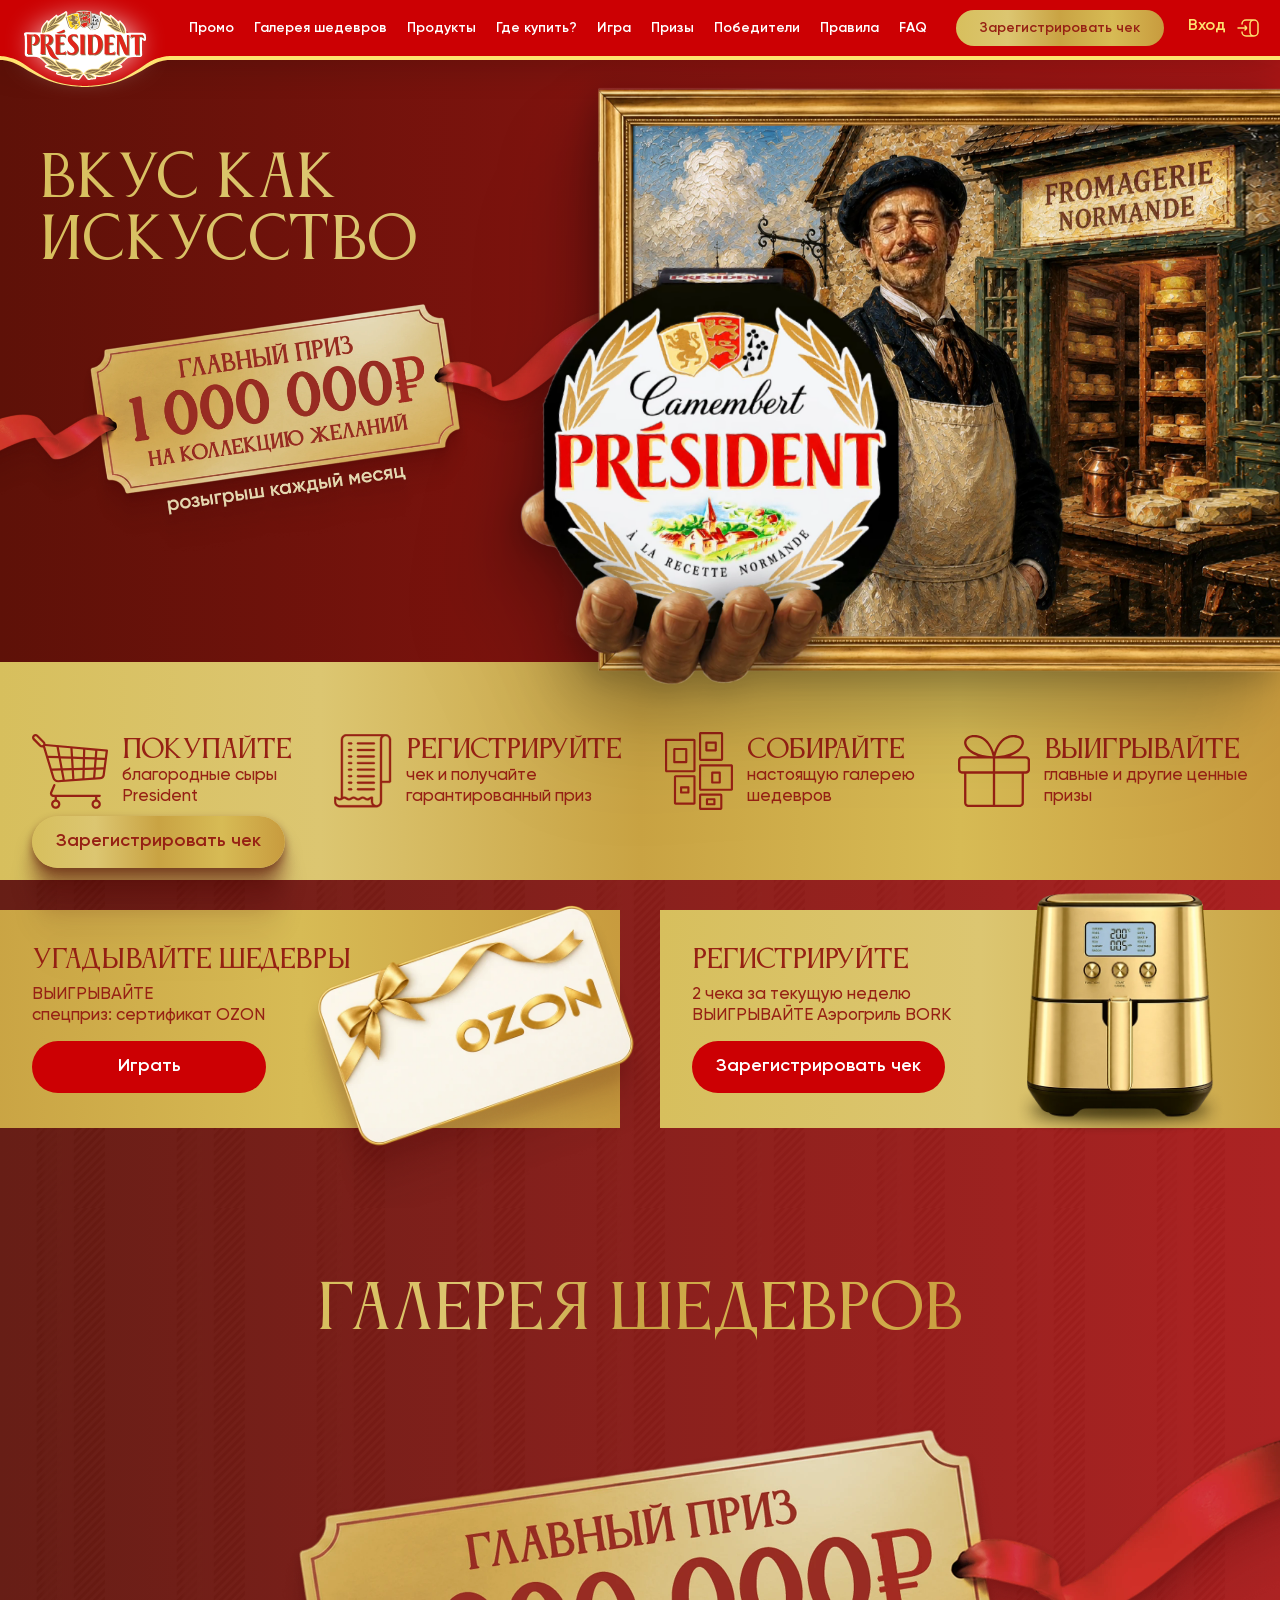
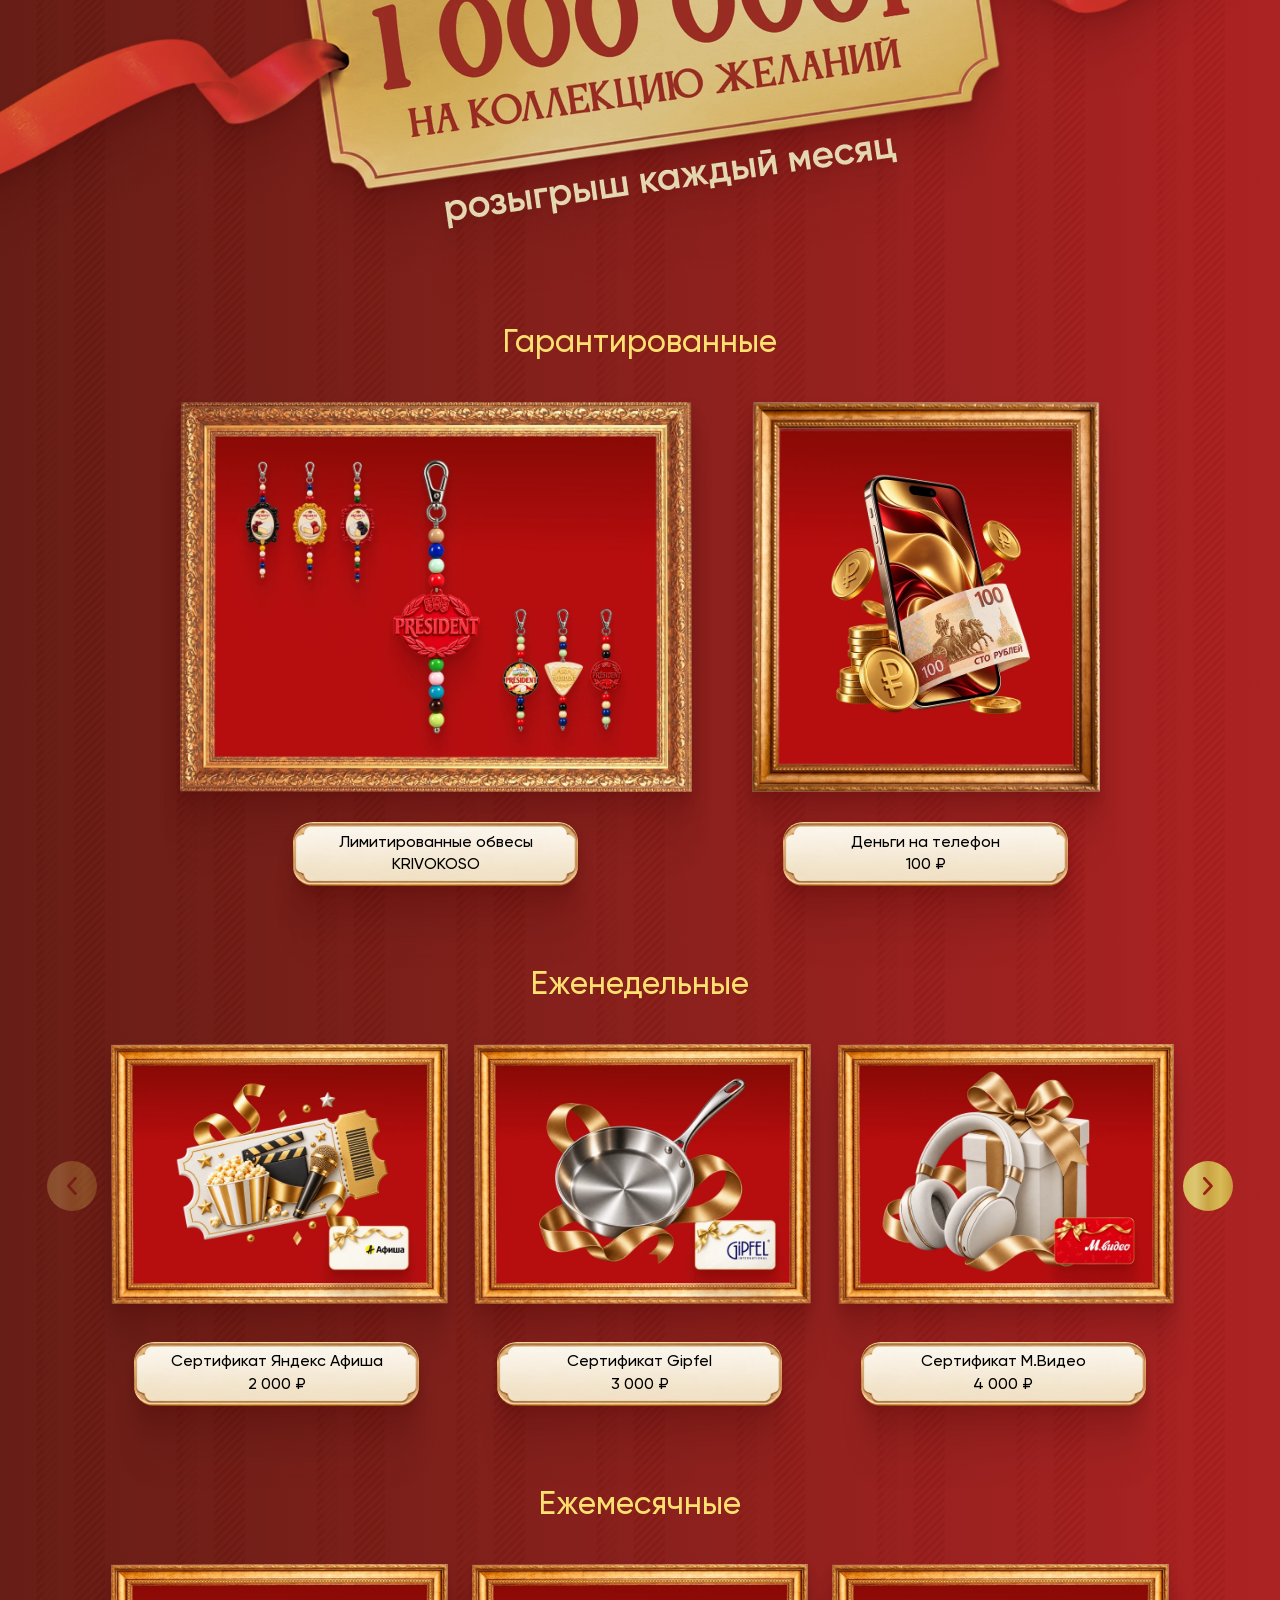
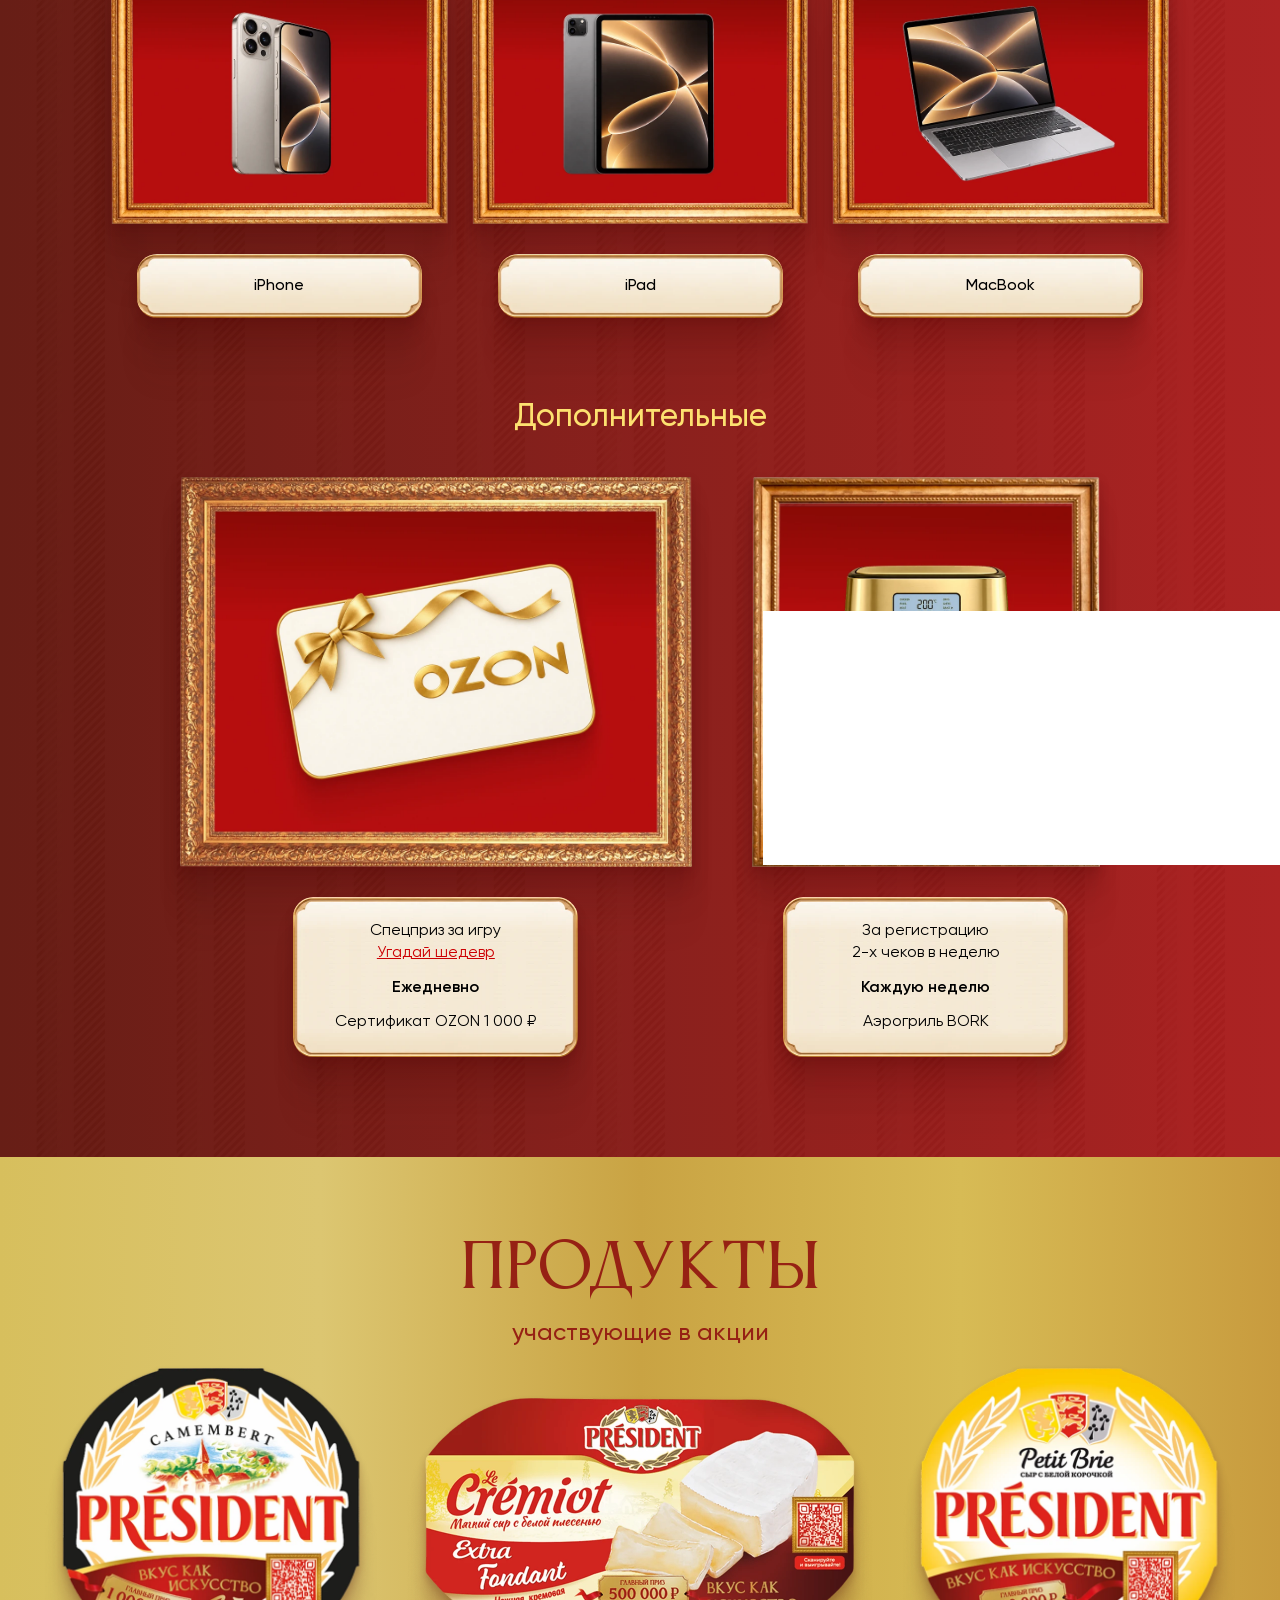
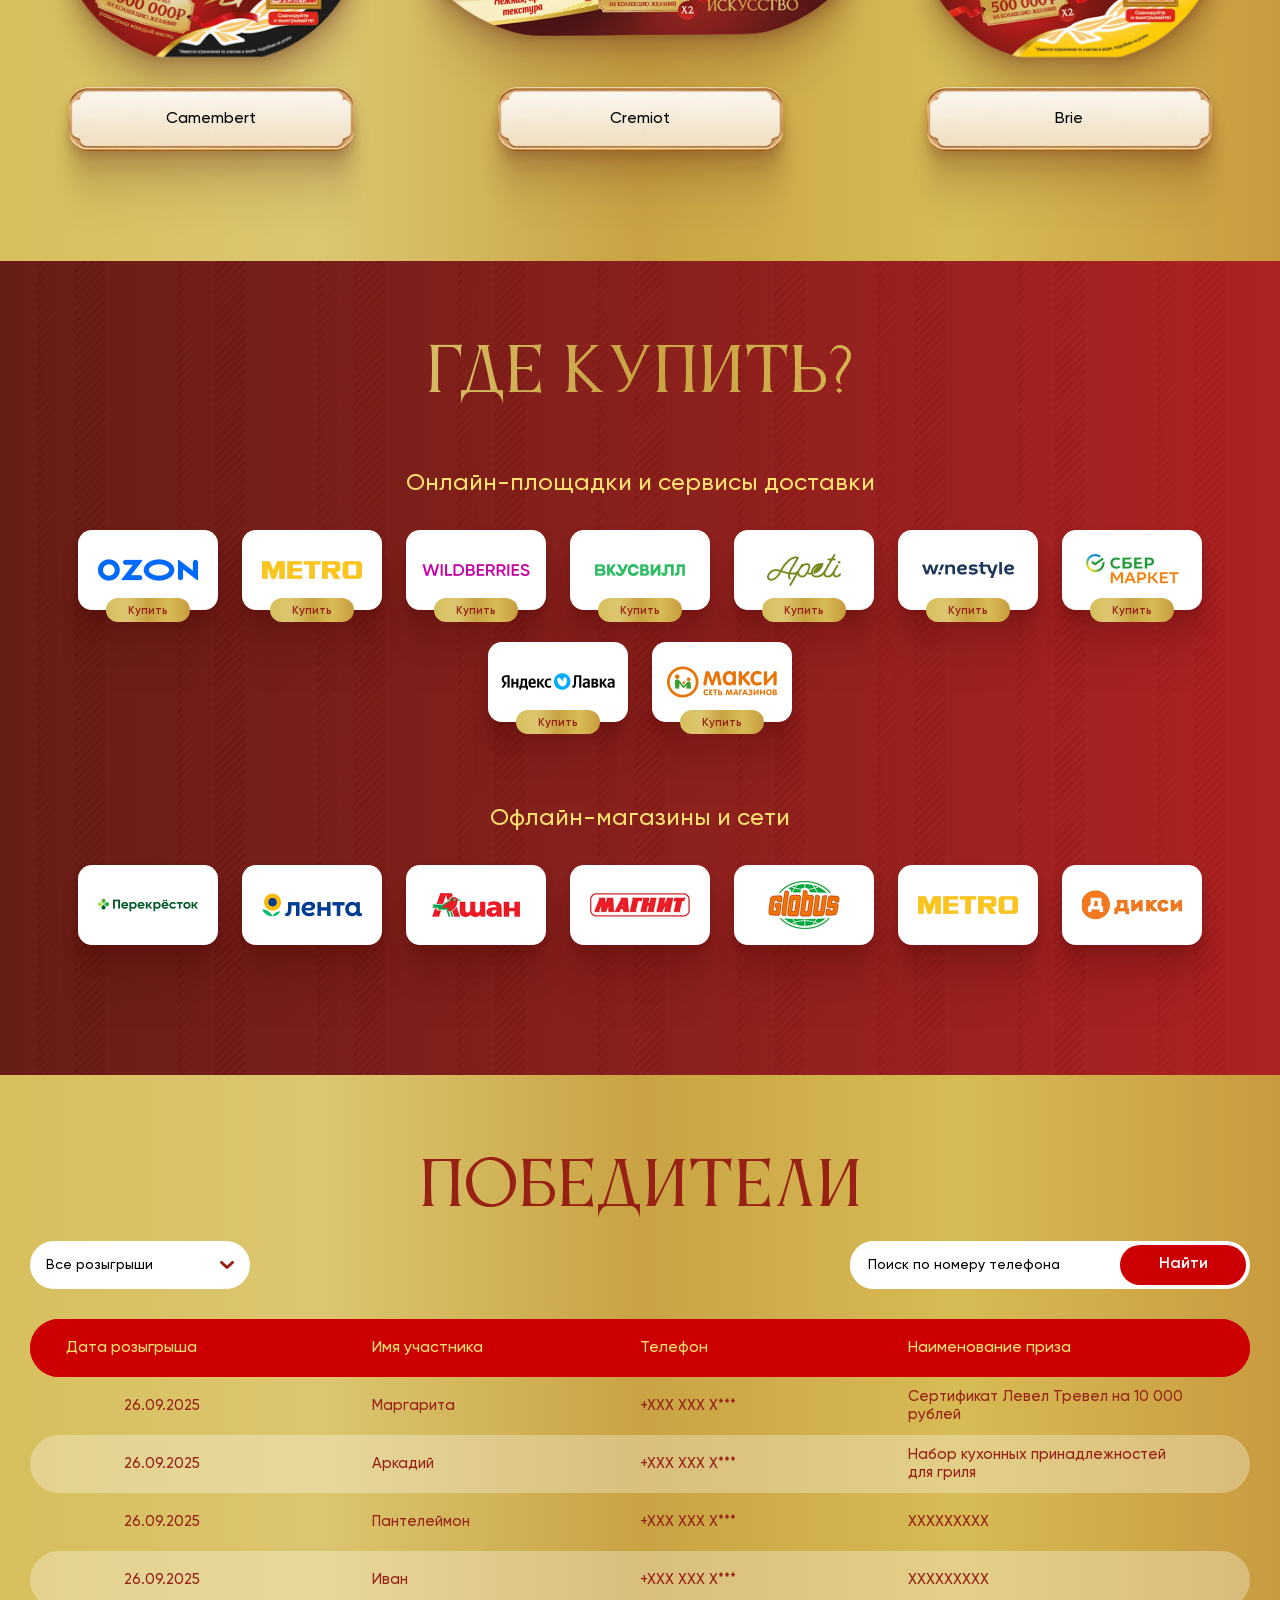
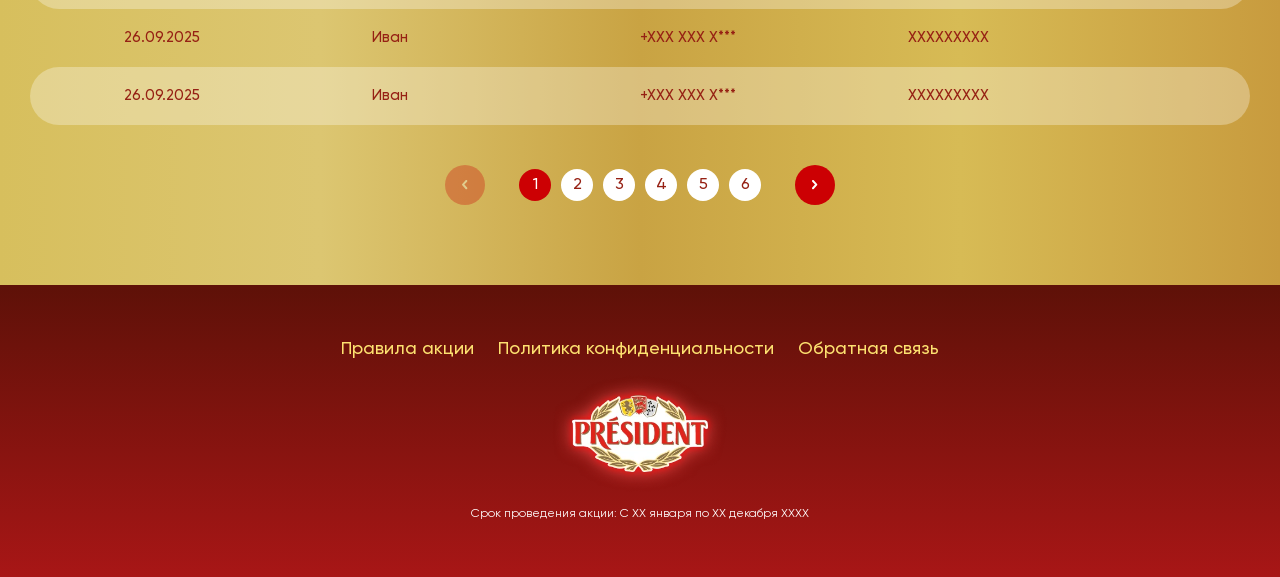
==== index.html @ b802d318 "popups" ====
<!doctype html>
<html lang="ru">
  <head>
    <meta charset="utf-8" />
    <link rel="icon" type="image/x-icon" href="./assets/img/favicon.ico" />
    <meta name="theme-color" content="#CC0102" />
    <meta name="description" content="President" />
    <meta http-equiv="X-UA-Compatible" content="IE=edge" />
    <meta name="viewport" content="width=device-width, initial-scale=1.0" />
    <link rel="stylesheet" href="https://cdn.jsdelivr.net/npm/swiper@11/swiper-bundle.min.css" />
    <link rel="stylesheet" type="text/css" href="./assets/css/dropzone.min.css" />
    <link rel="stylesheet" type="text/css" href="./assets/css/choices.min.css" />
    <link rel="stylesheet" href="./assets/css/styles.min.css" />
    <title>President</title>
  </head>

  <body class="body">
    <!--PRELOADER-->
    <div class="preloader" data-preloader>
      <span>
        <img src="./assets/img/svg/logo.svg" alt="President" />
      </span>
    </div>

    <!--ФИКСИРОВАННАЯ КНОПКА-->
    <div class="fix-button">
      <button type="button" class="button" data-popup-open="cheque"><span>Зарегистрировать чек</span></button>
    </div>

    <!--HEADER-->
    <header class="header">
      <div class="container">
        <div class="header__logo">
          <a href="./" class="logo" aria-label="President">
            <img src="./assets/img/svg/logo.svg" alt="President" width="80" height="66" loading="eager" />
          </a>
        </div>

        <nav class="navigation">
          <ul class="menu">
            <li><a href="./#hero" class="menu__link">Промо</a></li>
            <li><a href="./#gallery" class="menu__link">Галерея шедевров</a></li>
            <li><a href="./products.html" class="menu__link">Продукты</a></li>
            <li><a href="./#markets" class="menu__link">Где купить?</a></li>
            <li><a class="menu__link" data-popup-open="game-welcome">Игра</a></li>
            <li><a href="./#gallery" class="menu__link">Призы</a></li>
            <li><a href="./#winners" class="menu__link">Победители</a></li>
            <li><a href="./#rules" class="menu__link">Правила</a></li>
            <li><a class="menu__link" data-popup-open="faq">FAQ</a></li>
            <li class="header__buttons">
              <button class="button button--small" data-popup-open="cheque"><span>Зарегистрировать чек</span></button>
              <button class="login-btn" data-popup-open="login"><span>Вход</span></button>
            </li>
          </ul>
        </nav>

        <button class="burger">
          <span>Меню бургер</span>
        </button>
      </div>
    </header>

    <main class="main">
      <!--HERO-->
      <section class="section section--hero" id="hero">
        <div class="hero">
          <div class="container">
            <h1 class="title title--h1 gold">Вкус как <br />искусство</h1>
            <video src="./assets/img/main_animation.webm" autoplay muted loop playsinline class="main-animation"></video>

            <div class="timer">
              <div class="main-prize">
                <img src="./assets/img/gallery/main.webp" alt="President" />
              </div>
            </div>
          </div>
        </div>

        <div class="rules" id="rules">
          <div class="container">
            <ul>
              <li>
                <img src="./assets/img/svg/basket.svg" alt="President" class="rules-icon" />
                <div class="rules-text">
                  <b>Покупайте</b>
                  <p>благородные сыры <br />President</p>
                </div>
              </li>
              <li>
                <img src="./assets/img/svg/list.svg" alt="President" class="rules-icon" />
                <div class="rules-text">
                  <b>Регистрируйте</b>
                  <p>чек и получайте <br />гарантированный приз</p>
                </div>
              </li>
              <li>
                <img src="./assets/img/svg/puzle.svg" alt="President" class="rules-icon" />
                <div class="rules-text">
                  <b>Собирайте</b>
                  <p>настоящую галерею <br />шедевров</p>
                </div>
              </li>
              <li>
                <img src="./assets/img/svg/present.svg" alt="President" class="rules-icon" />
                <div class="rules-text">
                  <b>Выигрывайте</b>
                  <p>главные и другие ценные <br />призы</p>
                </div>
              </li>
            </ul>
          </div>
        </div>
      </section>

      <!--ПРАВИЛА-->
      <section class="section section--rules lines--bg">
        <div class="container">
          <div class="rules-options">
            <div class="rules-option left">
              <div class="rules-text">
                <b>УГАДЫВАЙТЕ ШЕДЕВРЫ</b>
                <p>ВЫИГРЫВАЙТЕ <br />спецприз: сертификат OZON</p>
                <button type="button" class="button button--red" data-popup-open="memory"><span>Играть</span></button>
              </div>
              <img src="./assets/img/rule-image1.webp" alt="President" class="rules-option-image" />
            </div>
            <div class="rules-option right">
              <div class="rules-text">
                <b>РЕГИСТРИРУЙТЕ</b>
                <p>2 чека за текущую неделю <br />ВЫИГРЫВАЙТЕ Аэрогриль BORK</p>
                <button type="button" class="button button--red" data-popup-open="cheque"><span>Зарегистрировать чек</span></button>
              </div>
              <img src="./assets/img/rule-image2.webp" alt="President" class="rules-option-image" />
            </div>
          </div>
        </div>
      </section>

      <!--ГАЛЕРЕЯ-->
      <section class="section section--gallery lines--bg" id="gallery">
        <div class="container">
          <h2 class="title title--h2 gold">Галерея шедевров</h2>

          <div class="main-prize">
            <img src="./assets/img/gallery/main.webp" alt="President" />
          </div>

          <!--Гарантированные-->
          <div class="gallery">
            <p class="subtitle big">Гарантированные</p>

            <ul class="gallery-list">
              <li>
                <div class="gallery-image"><img src="./assets/img/gallery/1.webp" alt="President" /></div>
                <div class="border-text">
                  <p>Лимитированные обвесы <br />KRIVOKOSO</p>
                </div>
              </li>
              <li>
                <div class="gallery-image"><img src="./assets/img/gallery/2.webp" alt="President" /></div>
                <div class="border-text">
                  <p>Деньги на телефон <br />100&nbsp;₽</p>
                </div>
              </li>
            </ul>
          </div>

          <!--Еженедельные-->
          <div class="gallery" data-slider data-slides-per-view="3,2,1" data-space-between="32,24,12">
            <p class="subtitle big">Еженедельные</p>

            <div class="swiper">
              <div class="swiper-wrapper">
                <div class="swiper-slide">
                  <div class="gallery-image compact"><img src="./assets/img/gallery/3.webp" alt="President" /></div>
                  <div class="border-text">
                    <p>Сертификат Яндекс Афиша <br />2 000&nbsp;₽</p>
                  </div>
                </div>
                <div class="swiper-slide">
                  <div class="gallery-image compact"><img src="./assets/img/gallery/4.webp" alt="President" /></div>
                  <div class="border-text">
                    <p>Сертификат Gipfel <br />3 000&nbsp;₽</p>
                  </div>
                </div>
                <div class="swiper-slide">
                  <div class="gallery-image compact"><img src="./assets/img/gallery/5.webp" alt="President" /></div>
                  <div class="border-text">
                    <p>Сертификат М.Видео <br />4 000&nbsp;₽</p>
                  </div>
                </div>
                <div class="swiper-slide">
                  <div class="gallery-image compact"><img src="./assets/img/gallery/6.webp" alt="President" /></div>
                  <div class="border-text">
                    <p>Сертификат Леонардо <br />2 000&nbsp;₽</p>
                  </div>
                </div>
                <div class="swiper-slide">
                  <div class="gallery-image compact"><img src="./assets/img/gallery/7.webp" alt="President" /></div>
                  <div class="border-text">
                    <p>Сертификат Cozy Home <br />3 000&nbsp;₽</p>
                  </div>
                </div>
              </div>
            </div>

            <button class="swiper-arrow" data-arrow-prev></button>
            <button class="swiper-arrow" data-arrow-next></button>
          </div>

          <!--Ежемесячные-->
          <div class="gallery">
            <p class="subtitle big">Ежемесячные</p>

            <ul class="gallery-list compact">
              <li>
                <div class="gallery-image"><img src="./assets/img/gallery/8.webp" alt="President" /></div>
                <div class="border-text">
                  <p>iPhone</p>
                </div>
              </li>
              <li>
                <div class="gallery-image"><img src="./assets/img/gallery/9.webp" alt="President" /></div>
                <div class="border-text">
                  <p>iPad</p>
                </div>
              </li>
              <li>
                <div class="gallery-image"><img src="./assets/img/gallery/10.webp" alt="President" /></div>
                <div class="border-text">
                  <p>MacBook</p>
                </div>
              </li>
            </ul>
          </div>

          <!--Дополнительные-->
          <div class="gallery">
            <p class="subtitle big">Дополнительные</p>

            <ul class="gallery-list">
              <li>
                <div class="gallery-image"><img src="./assets/img/gallery/11.webp" alt="President" /></div>
                <div class="border-text big">
                  <p>Спецприз за игру <br /><a data-popup-open="memory">Угадай шедевр</a></p>
                  <b>Ежедневно</b>
                  <p>Сертификат OZON 1 000&nbsp;₽</p>
                </div>
              </li>
              <li>
                <div class="gallery-image"><img src="./assets/img/gallery/12.webp" alt="President" /></div>
                <div class="border-text big">
                  <p>За регистрацию <br />2-х чеков в неделю</p>
                  <b>Каждую неделю</b>
                  <p>Аэрогриль BORK</p>
                </div>
              </li>
            </ul>
          </div>
        </div>
      </section>

      <!--ПРОДУКТЫ-->
      <section class="section section--products" id="products">
        <div class="container">
          <h2 class="title title--h2 red">Продукты</h2>
          <p class="subtitle red">участвующие в акции</p>

          <ul class="products">
            <li>
              <div class="product-image">
                <img src="./assets/img/products/1.webp" alt="Camembert" />
              </div>

              <div class="border-text">
                <p>Camembert</p>
              </div>
            </li>

            <li>
              <div class="product-image">
                <img src="./assets/img/products/2.webp" alt="Cremiot" />
              </div>

              <div class="border-text">
                <p>Cremiot</p>
              </div>
            </li>

            <li>
              <div class="product-image">
                <img src="./assets/img/products/3.webp" alt="Brie" />
              </div>

              <div class="border-text">
                <p>Brie</p>
              </div>
            </li>
          </ul>
        </div>
      </section>

      <!--MARKETS-->
      <section class="section section--markets lines--bg" id="markets">
        <div class="container">
          <h2 class="title title--h2 gold">Где купить?</h2>

          <div class="markets-wrapper">
            <h3 class="subtitle">Онлайн-площадки и&nbsp;сервисы доставки</h3>

            <ul class="markets">
              <li>
                <a href="#" class="markets__link">
                  <img src="./assets/img/markets/ozon.webp" alt="ozon" />
                  <button type="button" class="button"><span>Купить</span></button>
                </a>
              </li>

              <li>
                <a href="#" class="markets__link">
                  <img src="./assets/img/markets/metro.webp" alt="metro" />
                  <button type="button" class="button"><span>Купить</span></button>
                </a>
              </li>

              <li>
                <a href="#" class="markets__link">
                  <img src="./assets/img/markets/wildberries.webp" alt="wildberries" />
                  <button type="button" class="button"><span>Купить</span></button>
                </a>
              </li>

              <li>
                <a href="#" class="markets__link">
                  <img src="./assets/img/markets/vkusvill.webp" alt="vkusvill" />
                  <button type="button" class="button"><span>Купить</span></button>
                </a>
              </li>

              <li>
                <a href="#" class="markets__link">
                  <img src="./assets/img/markets/apeti.webp" alt="apeti" />
                  <button type="button" class="button"><span>Купить</span></button>
                </a>
              </li>

              <li>
                <a href="#" class="markets__link">
                  <img src="./assets/img/markets/wnestyle.webp" alt="wnestyle" />
                  <button type="button" class="button"><span>Купить</span></button>
                </a>
              </li>

              <li>
                <a href="#" class="markets__link">
                  <img src="./assets/img/markets/sber-market.webp" alt="sber-market" />
                  <button type="button" class="button"><span>Купить</span></button>
                </a>
              </li>

              <li>
                <a href="#" class="markets__link">
                  <img src="./assets/img/markets/yandeks-lavka.webp" alt="yandeks-lavka" />
                  <button type="button" class="button"><span>Купить</span></button>
                </a>
              </li>

              <li>
                <a href="#" class="markets__link">
                  <img src="./assets/img/markets/maksi.webp" alt="maksi" />
                  <button type="button" class="button"><span>Купить</span></button>
                </a>
              </li>
            </ul>

            <h3 class="subtitle">Офлайн-магазины и&nbsp;сети</h3>

            <ul class="markets">
              <li>
                <a href="#" class="markets__link">
                  <img src="./assets/img/markets/perekrestok.webp" alt="perekrestok" />
                </a>
              </li>
              <li>
                <a href="#" class="markets__link">
                  <img src="./assets/img/markets/lenta.webp" alt="lenta" />
                </a>
              </li>
              <li>
                <a href="#" class="markets__link">
                  <img src="./assets/img/markets/ashan.webp" alt="ashan" />
                </a>
              </li>
              <li>
                <a href="#" class="markets__link">
                  <img src="./assets/img/markets/magnit.webp" alt="magnit" />
                </a>
              </li>
              <li>
                <a href="#" class="markets__link">
                  <img src="./assets/img/markets/globus.webp" alt="globus" />
                </a>
              </li>
              <li>
                <a href="#" class="markets__link">
                  <img src="./assets/img/markets/metro.webp" alt="metro" />
                </a>
              </li>
              <li>
                <a href="#" class="markets__link">
                  <img src="./assets/img/markets/diksi.webp" alt="diksi" />
                </a>
              </li>
            </ul>
          </div>
        </div>
      </section>

      <!--WINNERS-->
      <section class="section section--winners" id="winners">
        <div class="container">
          <h2 class="title title--h2 red">ПОБЕДИТЕЛИ</h2>

          <div class="winners">
            <!--filters-->
            <div class="winners-filters">
              <form action="#">
                <select data-select name="weeks">
                  <option value="all">Все розыгрыши</option>
                  <option value="16.05.2026 - 23.06.2026">16.05.2026 - 23.06.2026</option>
                  <option value="16.05.2026 - 23.06.2026">17.05.2026 - 24.06.2026</option>
                  <option value="16.05.2026 - 23.06.2026">19.05.2026 - 26.06.2026</option>
                </select>
              </form>

              <script>
                const onSearchFormSubmit = e => {
                  e.preventDefault();
                  alert('Поиск по номеру телефона');
                  e.target.reset();
                };
              </script>
              <form action="#" class="form" novalidate onsubmit="onSearchFormSubmit(event)">
                <label class="label">
                  <input type="tel" name="search" class="input" placeholder="Поиск по номеру телефона" required />
                </label>
                <button type="submit" class="button button--red-submit medium"><span>Найти</span></button>
              </form>
            </div>

            <!--table-->
            <table class="table">
              <thead>
                <tr>
                  <th>Дата<span> розыгрыша</span></th>
                  <th>Имя<span> участника</span></th>
                  <th>Телефон</th>
                  <th><span>Наименование</span> приз<span>а</span></th>
                </tr>
              </thead>
              <tbody>
                <tr>
                  <td>26.09.2025</td>
                  <td>Маргарита</td>
                  <td>+XXX XXX X***</td>
                  <td>Сертификат Левел Тревел на 10&nbsp;000 рублей</td>
                </tr>
                <tr>
                  <td>26.09.2025</td>
                  <td>Аркадий</td>
                  <td>+XXX XXX X***</td>
                  <td>Набор кухонных принадлежностей для&nbsp;гриля</td>
                </tr>
                <tr>
                  <td>26.09.2025</td>
                  <td>Пантелеймон</td>
                  <td>+XXX XXX X***</td>
                  <td>ХХХХХХХХХ</td>
                </tr>
                <tr>
                  <td>26.09.2025</td>
                  <td>Иван</td>
                  <td>+XXX XXX X***</td>
                  <td>ХХХХХХХХХ</td>
                </tr>
                <tr>
                  <td>26.09.2025</td>
                  <td>Иван</td>
                  <td>+XXX XXX X***</td>
                  <td>ХХХХХХХХХ</td>
                </tr>
                <tr>
                  <td>26.09.2025</td>
                  <td>Иван</td>
                  <td>+XXX XXX X***</td>
                  <td>ХХХХХХХХХ</td>
                </tr>
              </tbody>
            </table>

            <!--pagination-->
            <ul class="pagination">
              <li>
                <button href="#" class="pagination-btn prev" disabled>
                  <img src="./assets/img/svg/prev.svg" alt="" />
                </button>
              </li>
              <li><a href="#" class="pagination-btn active">1</a></li>
              <li><a href="#" class="pagination-btn">2</a></li>
              <li><a href="#" class="pagination-btn">3</a></li>
              <li><a href="#" class="pagination-btn">4</a></li>
              <li><a href="#" class="pagination-btn">5</a></li>
              <li><a href="#" class="pagination-btn">6</a></li>
              <li>
                <button class="pagination-btn next">
                  <img src="./assets/img/svg/next.svg" alt="" />
                </button>
              </li>
            </ul>
          </div>
        </div>
      </section>
    </main>

    <!--FOOTER-->
    <footer class="footer" id="footer">
      <ul class="footer__menu">
        <li><a href="#">Правила акции</a></li>
        <li><a href="#">Политика конфиденциальности</a></li>
        <li><a data-popup-open="callback">Обратная связь</a></li>
      </ul>

      <img src="./assets/img/logo.webp" alt="President logo" class="footer-logo" />

      <p>Срок проведения акции: С ХХ января по ХХ декабря ХХХХ</p>
    </footer>

    <!--POPUPS-->
    <div class="backdrop" data-backdrop>
      <div class="popup" data-popup>
        <!--LOGIN POPUP-->
        <div class="popup-content" id="login">
          <button class="popup-close" data-popup-close></button>
          <div class="tabs" data-tabs>
            <ul class="tabs-navigation">
              <li>
                <button data-tab-target="1"><span>Вход</span></button>
              </li>
              <li>
                <button data-tab-target="2"><span>Регистрация</span></button>
              </li>
            </ul>
            <div class="tab" data-tab="1">
              <!--Login form-->
              <script>
                function onLoginFormSubmit(e) {
                  e.preventDefault();
                  window.location.href = './lk.html';
                }
              </script>

              <form action="#" class="form" novalidate onsubmit="onLoginFormSubmit(event)">
                <label class="label">
                  <span class="label__text">E-mail</span>
                  <input type="email" name="email" class="input" required />
                </label>
                <label class="label">
                  <span class="label__text">Пароль</span>
                  <input type="password" name="password" class="input" required />
                </label>
                <label class="label">
                  <input type="checkbox" name="remember" class="checkbox" />
                  <span class="label__text">Запомнить меня</span>
                </label>
                <button type="submit" class="button full"><span>Войти</span></button>
                <a class="link" data-popup-open="reset-password">Восстановление пароля</a>
              </form>
            </div>
            <div class="tab" data-tab="2">
              <!--Registration form-->
              <script>
                function onRegisterFormSubmit(e) {
                  e.preventDefault();
                  window.popup.open('register-success');
                }
              </script>
              <form action="#" class="form" novalidate onsubmit="onRegisterFormSubmit(event)">
                <label class="label">
                  <span class="label__text">Имя</span>
                  <input type="text" name="name" class="input" required />
                </label>
                <label class="label">
                  <span class="label__text">Фамилия</span>
                  <input type="text" name="sername" class="input" required />
                </label>
                <label class="label">
                  <span class="label__text">E-mail</span>
                  <input type="email" name="email" class="input" required />
                </label>
                <label class="label">
                  <span class="label__text">Пароль</span>
                  <input type="password" name="password" class="input" required placeholder="Придумайте пароль" />
                </label>
                <label class="label">
                  <span class="label__text">Телефон</span>
                  <input type="tel" name="phone" class="input" required placeholder="+7 ___ ___-__-__" autocomplete="off" />
                </label>
                <fieldset>
                  <label class="label">
                    <input type="checkbox" name="agree" class="checkbox" required />
                    <span class="label__text">Я соглашаюсь с&nbsp;<a href="#" class="link">Правилами</a> </span>
                  </label>
                  <!-- <label class="label">
                    <input class="checkbox" required type="checkbox" name="RegistrationInput.PersonalConfirmation" />
                    <span class="label__text">
                      Я соглашаюсь с&nbsp;<a href="/assets/pdf/rules.pdf?v=2" class="link">Соглашением на обработку персональных данных</a>
                    </span>
                  </label> -->
                </fieldset>

                <button type="submit" class="button full"><span>Зарегистрироваться</span></button>
              </form>
            </div>
          </div>
        </div>

        <!--REGISTER SUCCESS POPUP-->
        <div class="popup-content" id="register-success">
          <button class="popup-close" data-popup-close></button>
          <div class="red-wrapper">
            <h2 class="popup-title gold">Спасибо <br />за&nbsp;регистрацию!</h2>
            <div class="buttons">
              <a href="#" class="button full" download>Скачать стикеры</a>
            </div>
          </div>
        </div>

        <!--RESET PASSWORD POPUP-->
        <div class="popup-content" id="reset-password">
          <button class="popup-close" data-popup-close></button>
          <div class="red-wrapper">
            <h2 class="popup-title gold">Восстановите <br />пароль</h2>

            <!--reset password form-->
            <script>
              function onResetFormSubmit(e) {
                e.preventDefault();
                window.popup.open('reset-password-success');
              }
            </script>
            <form action="#" class="form" novalidate onsubmit="onResetFormSubmit(event)">
              <label class="label">
                <span class="label__text">E-mail</span>
                <input type="email" name="email" class="input" required />
              </label>

              <div class="buttons">
                <button type="submit" class="button full"><span>Восстановить</span></button>
              </div>

              <a class="link" data-popup-open="login">Авторизация</a>
            </form>
          </div>
        </div>

        <!--RESET PASSWORD SUCCESS POPUP-->
        <div class="popup-content" id="reset-password-success">
          <button class="popup-close" data-popup-close></button>
          <div class="red-wrapper">
            <h2 class="popup-title gold">Восстановите <br />пароль</h2>
            <p class="popup-subtitle">Отправили письмо с&nbsp;инструкцией <br />по&nbsp;восстановлению пароля</p>
            <div class="buttons">
              <button type="button" class="button full" data-popup-close>Продолжить</button>
            </div>
          </div>
        </div>

        <!--FAQ POPUP-->
        <div class="popup-content" id="faq">
          <button class="popup-close" data-popup-close></button>
          <h4 class="title title--h4 gold">Часто задаваемые вопросы</h4>
          <ul class="faq" data-accordeons>
            <li class="accordeon">
              <div class="question" data-accordeon-toggle>
                <p>МОЖНО&nbsp;ЛИ&nbsp;ЕСТЬ КОРОЧКУ СЫРА С&nbsp;ПЛЕСЕНЬЮ?</p>
              </div>
              <div class="answer" style="height: 0px">
                <div class="answer__content">
                  <ul>
                    <li>Благородная белая плесень Geotrichum candidum</li>
                    <li>Бархатистая корочка</li>
                    <li>Уникальный пикантный вкус</li>
                  </ul>
                </div>
              </div>
            </li>

            <li class="accordeon">
              <div class="question" data-accordeon-toggle>
                <p>ЧЕМ&nbsp;ОТЛИЧАЕТСЯ БЕЛАЯ И&nbsp;ГОЛУБАЯ ПЛЕСЕНЬ?</p>
              </div>
              <div class="answer">
                <div class="answer__content">
                  <p>
                    Lorem ipsum dolor sit amet <a href="#">consectetur adipisicing</a> elit. Numquam, est quia. Error eaque voluptatum maiores facere
                    recusandae assumenda iure doloremque, dolores quas amet dolorem magnam numquam expedita quo, veritatis nisi?
                  </p>
                  <ul>
                    <li>Lorem ipsum dolor sit amet</li>
                    <li>Lorem ipsum <a href="#">dolor sit amet</a></li>
                    <li>Lorem ipsum dolor sit amet</li>
                  </ul>
                </div>
              </div>
            </li>

            <li class="accordeon">
              <div class="question" data-accordeon-toggle>
                <p>КАК&nbsp;ПРАВИЛЬНО ХРАНИТЬ БЛАГОРОДНЫЕ СЫРЫ?</p>
              </div>
              <div class="answer">
                <div class="answer__content">
                  <ul>
                    <li>Благородная белая плесень Geotrichum candidum</li>
                    <li>Бархатистая корочка</li>
                    <li>Уникальный пикантный вкус</li>
                  </ul>
                </div>
              </div>
            </li>

            <li class="accordeon">
              <div class="question" data-accordeon-toggle>
                <p>С&nbsp;ЧЕМ&nbsp;ЛУЧШЕ СОЧЕТАТЬ ТАКИЕ СЫРЫ?</p>
              </div>
              <div class="answer">
                <div class="answer__content">
                  <ul>
                    <li>Благородная белая плесень Geotrichum candidum</li>
                    <li>Бархатистая корочка</li>
                    <li>Уникальный пикантный вкус</li>
                  </ul>
                </div>
              </div>
            </li>

            <li class="accordeon">
              <div class="question" data-accordeon-toggle>
                <p>В&nbsp;ЧЕМ&nbsp;ОТЛИЧИЕ БРИ&nbsp;ОТ&nbsp;КАМАМБЕРА?</p>
              </div>
              <div class="answer">
                <div class="answer__content">
                  <ul>
                    <li>Благородная белая плесень Geotrichum candidum</li>
                    <li>Бархатистая корочка</li>
                    <li>Уникальный пикантный вкус</li>
                  </ul>
                </div>
              </div>
            </li>
          </ul>
        </div>

        <!--CHEQUE POPUP-->
        <div class="popup-content" id="cheque">
          <button class="popup-close" data-popup-close></button>
          <div class="red-wrapper">
            <h2 class="popup-title gold">Регистрация чека</h2>
            <ul class="register-check-list">
              <li>
                <img src="./assets/img/cheque-info1.webp" alt="President" />
                <span>Нажмите «Загрузить»</span>
              </li>
              <li>
                <img src="./assets/img/cheque-info2.webp" alt="President" />
                <span>Выберите фото чека</span>
              </li>
              <li>
                <img src="./assets/img/cheque-info3.webp" alt="President" />
                <b>Фото чека должно быть:</b>
                <ul>
                  <li>чётким</li>
                  <li>с полным списком продуктов</li>
                  <li>на фото должен быть QR код</li>
                </ul>
              </li>
              <li>
                <img src="./assets/img/cheque-info4.webp" alt="President" />
                <span>Если фото окажется плохого качества, чек принят не будет</span>
              </li>
            </ul>
            <div class="example">
              <img src="./assets/img/cheque.webp" alt="President" />
              <span>Пример чека</span>
            </div>

            <div class="buttons">
              <button type="button" class="button full" data-popup-open="cheque-load">
                <span>Загрузить</span>
              </button>
            </div>
          </div>
        </div>

        <!--CHEQUE LOAD POPUP-->
        <div class="popup-content" id="cheque-load">
          <button class="popup-close" data-popup-close></button>
          <div class="red-wrapper">
            <h2 class="popup-title gold">Регистрация чека</h2>

            <!--cheque load form-->
            <script>
              function onChequeLoadFormSubmit(e) {
                e.preventDefault();
                window.popup.open('cheque-success');
              }
            </script>

            <form action="#" class="dropzone" id="my-dropzone"></form>

            <div class="buttons">
              <button type="submit" class="button full" onClick="onChequeLoadFormSubmit(event)">
                <span>Далее</span>
              </button>

              <a class="link" data-popup-open="cheque-in-self">Ввести данные чека вручную</a>
            </div>
          </div>
        </div>

        <!--CHEQUE-IN SELF POPUP-->
        <div class="popup-content" id="cheque-in-self">
          <button class="popup-close" data-popup-close></button>
          <div class="red-wrapper">
            <h2 class="popup-title popup-title--white">Ввод данных чека</h2>
            <p class="popup-subtitle">Внимательно введите <br />данные чека в&nbsp;поля ниже</p>

            <!--Login form-->
            <script>
              function onChequeSelfFormSubmit(e) {
                e.preventDefault();
                window.popup.open('cheque-success');
              }
            </script>
            <form action="#" class="form" novalidate onsubmit="onChequeSelfFormSubmit(event)">
              <label class="label">
                <span class="label__text">ФН</span>
                <input type="text" name="fn" class="input" required />
              </label>
              <label class="label">
                <span class="label__text">ФД</span>
                <input type="text" name="fd" class="input" required />
              </label>
              <label class="label">
                <span class="label__text">ФП</span>
                <input type="text" name="fp" class="input" required />
              </label>
              <label class="label">
                <span class="label__text">Дата покупки</span>
                <input type="date" name="date" class="input" required />
              </label>
              <label class="label">
                <span class="label__text">Время покупки</span>
                <input type="time" name="time" class="input" required />
              </label>
              <label class="label">
                <span class="label__text">Сумма покупки</span>
                <input type="number" name="summa" class="input" required />
              </label>

              <div class="buttons">
                <button type="submit" class="button full"><span>Отправить</span></button>
                <a class="link link--white" data-popup-open="cheque-load">Попробовать снова загрузить фото</a>
              </div>
            </form>
          </div>
        </div>

        <!--CHEQUE SUCCESS POPUP-->
        <div class="popup-content" id="cheque-success">
          <button class="popup-close" data-popup-close></button>
          <div class="red-wrapper">
            <h2 class="popup-title gold">Чек зарегистрирован</h2>
            <p class="popup-subtitle">
              <span>Ваш чек загружен успешно. <br />Следите за&nbsp;его статусом <br />в&nbsp;своём личном кабинете.</span>
            </p>
            <div class="buttons">
              <button type="button" class="button full" data-popup-close>Закрыть</button>
            </div>
          </div>
        </div>

        <!--CALLBACK POPUP-->
        <div class="popup-content" id="callback">
          <button class="popup-close" data-popup-close></button>
          <div class="red-wrapper">
            <h2 class="popup-title gold">Обратная связь</h2>

            <!--callback form-->
            <script>
              function onCallbackFormSubmit(e) {
                e.preventDefault();
                window.popup.open('callback-success');
              }
            </script>
            <form action="#" class="form" novalidate onsubmit="onCallbackFormSubmit(event)">
              <label class="label">
                <span class="label__text">Имя</span>
                <input type="text" name="name" class="input" required />
              </label>
              <label class="label">
                <span class="label__text">E-mail</span>
                <input type="email" name="email" class="input" required />
              </label>
              <label class="label">
                <span class="label__text">Тема сообщения</span>
                <div class="select">
                  <select name="week" class="input input--select placeholder" required>
                    <option value="" disabled="" selected="" hidden="">Выберите тему</option>
                    <option value="Неделя 1">Тема 1</option>
                    <option value="Неделя 2">Тема 2</option>
                    <option value="Неделя 3">Тема 3</option>
                  </select>
                  <span class="input-icon">
                    <svg width="14" height="10" viewBox="0 0 14 10" fill="none" xmlns="http://www.w3.org/2000/svg">
                      <path d="M13.1569 1.65685L7.1007 7.71301L1.44385 2.05615" stroke="black" stroke-width="2" />
                    </svg>
                  </span>
                </div>
              </label>
              <label class="label">
                <span class="label__text">Текст сообщения</span>
                <textarea name="message" class="input input--textarea" placeholder="Сообщение" required></textarea>
              </label>

              <button type="submit" class="button full"><span>Отправить</span></button>
            </form>
          </div>
        </div>

        <!--CALLBACK POPUP SUCCESS-->
        <div class="popup-content" id="callback-success">
          <button class="popup-close" data-popup-close></button>
          <div class="red-wrapper">
            <h2 class="popup-title gold">Обратная связь</h2>

            <p class="success-text">
              <strong>Спасибо!</strong>
              Ваше сообщение отправлено
            </p>

            <div class="buttons">
              <button type="button" class="button full" data-popup-close>Закрыть</button>
            </div>
          </div>
        </div>

        <!--GAME WELCOME POPUP-->
        <div class="popup-content" id="game-welcome">
          <button class="popup-close" data-popup-close></button>
          <div class="red-wrapper">
            <div class="masterpiece">
              <div class="image">
                <img src="./assets/img/game/1.webp" alt="President" />
              </div>
            </div>
            <h2 class="popup-title gold">Угадай шедевр!</h2>
            <p class="popup-subtitle">
              Проверь свои познания в&nbsp;искусстве и&nbsp;живописи. Сейчас ты&nbsp;увидишь картину. Угадай, это&nbsp;подлинник
              или&nbsp;это&nbsp;проделки&nbsp;ИИ.
            </p>
            <p class="popup-subtitle">
              Если&nbsp;ответ правильный&nbsp;— ты&nbsp;участвуешь в&nbsp;розыгрыше спецприза. Если&nbsp;же&nbsp;нет, попытай удачу в&nbsp;след.
              раз&nbsp;или&nbsp;же&nbsp;купи продукцию на&nbsp;600&nbsp;₽ и&nbsp;участвуй в&nbsp;розыгрыше.
            </p>
            <a href="/game.html" class="button full"><span>Играть</span></a>
          </div>
        </div>

        <!--GAME CLOSED POPUP-->
        <div class="popup-content" id="game-closed">
          <button class="popup-close" data-popup-close></button>
          <div class="red-wrapper">
            <div class="masterpiece">
              <div class="image">
                <!-- <img src="./assets/img/game/1.webp" alt="President" /> -->
              </div>
            </div>
            <h2 class="popup-title gold">Сегодня ты уже играл.<br />Приходи завтра!</h2>
            <button type="button" class="button full" data-popup-close><span>Закрыть</span></button>
          </div>
        </div>
      </div>
    </div>

    <script src="https://cdn.jsdelivr.net/npm/swiper@11/swiper-bundle.min.js"></script>
    <script src="./assets/js/choices.min.js"></script>
    <script src="./assets/js/forms.js" type="module"></script>
    <script src="./assets/js/scripts.js" type="module"></script>
    <script src="./assets/js/dropzone.min.js"></script>
    <script>
      Dropzone.autoDiscover = false;

      const dz = new Dropzone('#my-dropzone', {
        url: '#',
        autoProcessQueue: false,
        uploadMultiple: false,
        maxFiles: 1,
        thumbnailWidth: 315,
        thumbnailHeight: 200,
        addRemoveLinks: true,
        clickable: true,
        acceptedFiles: 'image/*',
        dictDefaultMessage: 'Перетащите фото чека или нажмите для выбора',
        dictRemoveFile: 'Удалить',
      });

      dz.on('maxfilesexceeded', function (file) {
        this.removeAllFiles();
        this.addFile(file);
      });
    </script>
  </body>
</html>
---- assets/css/dropzone.min.css ----
@-webkit-keyframes passing-through{0%{opacity:0;-webkit-transform:translateY(40px);-moz-transform:translateY(40px);-ms-transform:translateY(40px);-o-transform:translateY(40px);transform:translateY(40px)}30%, 70%{opacity:1;-webkit-transform:translateY(0px);-moz-transform:translateY(0px);-ms-transform:translateY(0px);-o-transform:translateY(0px);transform:translateY(0px)}100%{opacity:0;-webkit-transform:translateY(-40px);-moz-transform:translateY(-40px);-ms-transform:translateY(-40px);-o-transform:translateY(-40px);transform:translateY(-40px)}}@-moz-keyframes passing-through{0%{opacity:0;-webkit-transform:translateY(40px);-moz-transform:translateY(40px);-ms-transform:translateY(40px);-o-transform:translateY(40px);transform:translateY(40px)}30%, 70%{opacity:1;-webkit-transform:translateY(0px);-moz-transform:translateY(0px);-ms-transform:translateY(0px);-o-transform:translateY(0px);transform:translateY(0px)}100%{opacity:0;-webkit-transform:translateY(-40px);-moz-transform:translateY(-40px);-ms-transform:translateY(-40px);-o-transform:translateY(-40px);transform:translateY(-40px)}}@keyframes passing-through{0%{opacity:0;-webkit-transform:translateY(40px);-moz-transform:translateY(40px);-ms-transform:translateY(40px);-o-transform:translateY(40px);transform:translateY(40px)}30%, 70%{opacity:1;-webkit-transform:translateY(0px);-moz-transform:translateY(0px);-ms-transform:translateY(0px);-o-transform:translateY(0px);transform:translateY(0px)}100%{opacity:0;-webkit-transform:translateY(-40px);-moz-transform:translateY(-40px);-ms-transform:translateY(-40px);-o-transform:translateY(-40px);transform:translateY(-40px)}}@-webkit-keyframes slide-in{0%{opacity:0;-webkit-transform:translateY(40px);-moz-transform:translateY(40px);-ms-transform:translateY(40px);-o-transform:translateY(40px);transform:translateY(40px)}30%{opacity:1;-webkit-transform:translateY(0px);-moz-transform:translateY(0px);-ms-transform:translateY(0px);-o-transform:translateY(0px);transform:translateY(0px)}}@-moz-keyframes slide-in{0%{opacity:0;-webkit-transform:translateY(40px);-moz-transform:translateY(40px);-ms-transform:translateY(40px);-o-transform:translateY(40px);transform:translateY(40px)}30%{opacity:1;-webkit-transform:translateY(0px);-moz-transform:translateY(0px);-ms-transform:translateY(0px);-o-transform:translateY(0px);transform:translateY(0px)}}@keyframes slide-in{0%{opacity:0;-webkit-transform:translateY(40px);-moz-transform:translateY(40px);-ms-transform:translateY(40px);-o-transform:translateY(40px);transform:translateY(40px)}30%{opacity:1;-webkit-transform:translateY(0px);-moz-transform:translateY(0px);-ms-transform:translateY(0px);-o-transform:translateY(0px);transform:translateY(0px)}}@-webkit-keyframes pulse{0%{-webkit-transform:scale(1);-moz-transform:scale(1);-ms-transform:scale(1);-o-transform:scale(1);transform:scale(1)}10%{-webkit-transform:scale(1.1);-moz-transform:scale(1.1);-ms-transform:scale(1.1);-o-transform:scale(1.1);transform:scale(1.1)}20%{-webkit-transform:scale(1);-moz-transform:scale(1);-ms-transform:scale(1);-o-transform:scale(1);transform:scale(1)}}@-moz-keyframes pulse{0%{-webkit-transform:scale(1);-moz-transform:scale(1);-ms-transform:scale(1);-o-transform:scale(1);transform:scale(1)}10%{-webkit-transform:scale(1.1);-moz-transform:scale(1.1);-ms-transform:scale(1.1);-o-transform:scale(1.1);transform:scale(1.1)}20%{-webkit-transform:scale(1);-moz-transform:scale(1);-ms-transform:scale(1);-o-transform:scale(1);transform:scale(1)}}@keyframes pulse{0%{-webkit-transform:scale(1);-moz-transform:scale(1);-ms-transform:scale(1);-o-transform:scale(1);transform:scale(1)}10%{-webkit-transform:scale(1.1);-moz-transform:scale(1.1);-ms-transform:scale(1.1);-o-transform:scale(1.1);transform:scale(1.1)}20%{-webkit-transform:scale(1);-moz-transform:scale(1);-ms-transform:scale(1);-o-transform:scale(1);transform:scale(1)}}.dropzone,.dropzone *{box-sizing:border-box}.dropzone{min-height:150px;border:2px solid rgba(0,0,0,0.3);background:white;padding:20px 20px}.dropzone.dz-clickable{cursor:pointer}.dropzone.dz-clickable *{cursor:default}.dropzone.dz-clickable .dz-message,.dropzone.dz-clickable .dz-message *{cursor:pointer}.dropzone.dz-started .dz-message{display:none}.dropzone.dz-drag-hover{border-style:solid}.dropzone.dz-drag-hover .dz-message{opacity:0.5}.dropzone .dz-message{text-align:center;margin:2em 0}.dropzone .dz-message .dz-button{background:none;color:inherit;border:none;padding:0;font:inherit;cursor:pointer;outline:inherit}.dropzone .dz-preview{position:relative;display:inline-block;vertical-align:top;margin:16px;min-height:100px}.dropzone .dz-preview:hover{z-index:1000}.dropzone .dz-preview:hover .dz-details{opacity:1}.dropzone .dz-preview.dz-file-preview .dz-image{border-radius:20px;background:#999;background:linear-gradient(to bottom, #eee, #ddd)}.dropzone .dz-preview.dz-file-preview .dz-details{opacity:1}.dropzone .dz-preview.dz-image-preview{background:white}.dropzone .dz-preview.dz-image-preview .dz-details{-webkit-transition:opacity 0.2s linear;-moz-transition:opacity 0.2s linear;-ms-transition:opacity 0.2s linear;-o-transition:opacity 0.2s linear;transition:opacity 0.2s linear}.dropzone .dz-preview .dz-remove{font-size:14px;text-align:center;display:block;cursor:pointer;border:none}.dropzone .dz-preview .dz-remove:hover{text-decoration:underline}.dropzone .dz-preview:hover .dz-details{opacity:1}.dropzone .dz-preview .dz-details{z-index:20;position:absolute;top:0;left:0;opacity:0;font-size:13px;min-width:100%;max-width:100%;padding:2em 1em;text-align:center;color:rgba(0,0,0,0.9);line-height:150%}.dropzone .dz-preview .dz-details .dz-size{margin-bottom:1em;font-size:16px}.dropzone .dz-preview .dz-details .dz-filename{white-space:nowrap}.dropzone .dz-preview .dz-details .dz-filename:hover span{border:1px solid rgba(200,200,200,0.8);background-color:rgba(255,255,255,0.8)}.dropzone .dz-preview .dz-details .dz-filename:not(:hover){overflow:hidden;text-overflow:ellipsis}.dropzone .dz-preview .dz-details .dz-filename:not(:hover) span{border:1px solid transparent}.dropzone .dz-preview .dz-details .dz-filename span,.dropzone .dz-preview .dz-details .dz-size span{background-color:rgba(255,255,255,0.4);padding:0 0.4em;border-radius:3px}.dropzone .dz-preview:hover .dz-image img{-webkit-transform:scale(1.05, 1.05);-moz-transform:scale(1.05, 1.05);-ms-transform:scale(1.05, 1.05);-o-transform:scale(1.05, 1.05);transform:scale(1.05, 1.05);-webkit-filter:blur(8px);filter:blur(8px)}.dropzone .dz-preview .dz-image{border-radius:20px;overflow:hidden;width:120px;height:120px;position:relative;display:block;z-index:10}.dropzone .dz-preview .dz-image img{display:block}.dropzone .dz-preview.dz-success .dz-success-mark{-webkit-animation:passing-through 3s cubic-bezier(0.77, 0, 0.175, 1);-moz-animation:passing-through 3s cubic-bezier(0.77, 0, 0.175, 1);-ms-animation:passing-through 3s cubic-bezier(0.77, 0, 0.175, 1);-o-animation:passing-through 3s cubic-bezier(0.77, 0, 0.175, 1);animation:passing-through 3s cubic-bezier(0.77, 0, 0.175, 1)}.dropzone .dz-preview.dz-error .dz-error-mark{opacity:1;-webkit-animation:slide-in 3s cubic-bezier(0.77, 0, 0.175, 1);-moz-animation:slide-in 3s cubic-bezier(0.77, 0, 0.175, 1);-ms-animation:slide-in 3s cubic-bezier(0.77, 0, 0.175, 1);-o-animation:slide-in 3s cubic-bezier(0.77, 0, 0.175, 1);animation:slide-in 3s cubic-bezier(0.77, 0, 0.175, 1)}.dropzone .dz-preview .dz-success-mark,.dropzone .dz-preview .dz-error-mark{pointer-events:none;opacity:0;z-index:500;position:absolute;display:block;top:50%;left:50%;margin-left:-27px;margin-top:-27px}.dropzone .dz-preview .dz-success-mark svg,.dropzone .dz-preview .dz-error-mark svg{display:block;width:54px;height:54px}.dropzone .dz-preview.dz-processing .dz-progress{opacity:1;-webkit-transition:all 0.2s linear;-moz-transition:all 0.2s linear;-ms-transition:all 0.2s linear;-o-transition:all 0.2s linear;transition:all 0.2s linear}.dropzone .dz-preview.dz-complete .dz-progress{opacity:0;-webkit-transition:opacity 0.4s ease-in;-moz-transition:opacity 0.4s ease-in;-ms-transition:opacity 0.4s ease-in;-o-transition:opacity 0.4s ease-in;transition:opacity 0.4s ease-in}.dropzone .dz-preview:not(.dz-processing) .dz-progress{-webkit-animation:pulse 6s ease infinite;-moz-animation:pulse 6s ease infinite;-ms-animation:pulse 6s ease infinite;-o-animation:pulse 6s ease infinite;animation:pulse 6s ease infinite}.dropzone .dz-preview .dz-progress{opacity:1;z-index:1000;pointer-events:none;position:absolute;height:16px;left:50%;top:50%;margin-top:-8px;width:80px;margin-left:-40px;background:rgba(255,255,255,0.9);-webkit-transform:scale(1);border-radius:8px;overflow:hidden}.dropzone .dz-preview .dz-progress .dz-upload{background:#333;background:linear-gradient(to bottom, #666, #444);position:absolute;top:0;left:0;bottom:0;width:0;-webkit-transition:width 300ms ease-in-out;-moz-transition:width 300ms ease-in-out;-ms-transition:width 300ms ease-in-out;-o-transition:width 300ms ease-in-out;transition:width 300ms ease-in-out}.dropzone .dz-preview.dz-error .dz-error-message{display:block}.dropzone .dz-preview.dz-error:hover .dz-error-message{opacity:1;pointer-events:auto}.dropzone .dz-preview .dz-error-message{pointer-events:none;z-index:1000;position:absolute;display:block;display:none;opacity:0;-webkit-transition:opacity 0.3s ease;-moz-transition:opacity 0.3s ease;-ms-transition:opacity 0.3s ease;-o-transition:opacity 0.3s ease;transition:opacity 0.3s ease;border-radius:8px;font-size:13px;top:130px;left:-10px;width:140px;background:#be2626;background:linear-gradient(to bottom, #be2626, #a92222);padding:0.5em 1.2em;color:white}.dropzone .dz-preview .dz-error-message:after{content:'';position:absolute;top:-6px;left:64px;width:0;height:0;border-left:6px solid transparent;border-right:6px solid transparent;border-bottom:6px solid #be2626}
---- assets/css/choices.min.css ----
.choices{position:relative;overflow:hidden;margin-bottom:var(--choices-guttering, 24px);font-size:var(--choices-font-size-lg, 16px)}.choices:focus{outline:0}.choices:last-child{margin-bottom:0}.choices.is-open{overflow:visible}.choices.is-disabled :is(.choices__inner,.choices__input){background-color:var(--choices-bg-color-disabled, #eaeaea);cursor:not-allowed!important;-webkit-user-select:none;user-select:none}.choices.is-disabled .choices__item{cursor:not-allowed;color:var(--choices-item-disabled-color, #fff)}.choices [hidden]{position:absolute;inset:0;pointer-events:none;opacity:0}.choices[data-type*=select-one]{cursor:pointer}.choices[data-type*=select-one] .choices__inner{padding-bottom:var(--choices-inner-one-padding, 7.5px)}.choices[data-type*=select-one] .choices__input{display:block;width:var(--choices-width, 100%);padding:var(--choices-dropdown-item-padding, 10px);border-bottom:var(--choices-base-border, 1px solid) var(--choices-keyline-color, #ddd);background-color:var(--choices-bg-color-dropdown, #fff);margin:0}.choices[data-type*=select-one] .choices__button{background-image:var(--choices-icon-cross-inverse, url("[data-uri]"));padding:0;background-size:8px;position:absolute;top:50%;right:0;margin-top:-10px;margin-right:25px;height:20px;width:20px;border-radius:10em;opacity:.25}.choices[data-type*=select-one] .choices__button:is(:hover,:focus){opacity:var(--choices-button-opacity-hover, 1)}.choices[data-type*=select-one] .choices__button:focus{box-shadow:0 0 0 2px var(--choices-highlight-color, #005F75)}.choices[data-type*=select-one] .choices__item[data-placeholder] .choices__button{display:none}.choices[data-type*=select-one]::after{content:"";height:0;width:0;border-style:solid;border-color:var(--choices-text-color, #333) transparent transparent transparent;border-width:var(--choices-arrow-size, 5px);position:absolute;right:var(--choices-arrow-right, 11.5px);top:50%;margin-top:var(--choices-arrow-margin-top, -2.5px);pointer-events:none}.choices[data-type*=select-one].is-open::after{border-color:transparent transparent var(--choices-text-color, #333);margin-top:var(--choices-arrow-margin-top-open, -7.5px)}.choices[data-type*=select-one][dir=rtl]::after{left:11.5px;right:auto}.choices[data-type*=select-one][dir=rtl] .choices__button{right:auto;left:0;margin-left:25px;margin-right:0}.choices:is([data-type*=select-multiple],[data-type*=text]) .choices__inner{cursor:text}.choices:is([data-type*=select-multiple],[data-type*=text]) .choices__button{position:relative;display:inline-block;margin:0 calc(var(--choices-button-offset, 8px)*-.5)0 var(--choices-button-offset, 8px);padding-left:calc(var(--choices-button-offset, 8px)*2);border-left:1px solid color-mix(in srgb,var(--choices-primary-color, #005F75) 90%,var(--choices-darken, black));background-image:var(--choices-icon-cross, url("[data-uri]"));background-size:var(--choices-button-dimension, 8px);width:var(--choices-button-dimension, 8px);line-height:var(--choices-button-line-height, 1);border-radius:var(--choices-button-border-radius, 0);opacity:var(--choices-button-opacity, 0.75)}.choices:is([data-type*=select-multiple],[data-type*=text]) .choices__button:is(:hover,:focus){--choices-button-opacity:var(--choices-button-opacity-hover, 1)}.choices__inner{display:inline-block;vertical-align:top;width:var(--choices-width, 100%);background-color:var(--choices-bg-color, #f9f9f9);padding:var(--choices-inner-padding, 7.5px 7.5px 3.75px);border:var(--choices-base-border, 1px solid) var(--choices-keyline-color, #ddd);border-radius:var(--choices-border-radius, 2.5px);font-size:var(--choices-font-size-md, 14px);min-height:var(--choices-input-height, 44px);overflow:hidden}.is-focused .choices__inner,.is-open .choices__inner{border-color:color-mix(in srgb,var(--choices-keyline-color, #ddd) 85%,var(--choices-darken, black))}.is-open .choices__inner{border-radius:var(--choices-border-radius, 2.5px) var(--choices-border-radius, 2.5px)0 0}.is-invalid .choices__inner{border-color:var(--choices-invalid-color, #d33141)}.is-flipped.is-open .choices__inner{border-radius:0 0 var(--choices-border-radius, 2.5px) var(--choices-border-radius, 2.5px)}.choices__list{margin:0;padding-left:0;list-style:none}.choices__list--single{display:inline-block;padding:var(--choices-list-single-padding, 4px 16px 4px 4px)}[dir=rtl] .choices__list--single{padding-right:4px;padding-left:16px}.choices__list--single,.choices__list--single .choices__item{width:var(--choices-width, 100%)}.choices__list--multiple{display:inline}.choices__list--multiple .choices__item{display:inline-block;vertical-align:middle;border-radius:var(--choices-border-radius-item, 20px);padding:var(--choices-multiple-item-padding, 4px 10px);font-size:var(--choices-font-size-sm, 12px);font-weight:500;margin-right:var(--choices-multiple-item-margin, 3.75px);margin-bottom:var(--choices-multiple-item-margin, 3.75px);background-color:var(--choices-primary-color, #005F75);border:1px solid color-mix(in srgb,var(--choices-primary-color, #005F75) 95%,var(--choices-darken, black));color:var(--choices-item-color, #fff);word-break:break-all;box-sizing:border-box}.choices__list--multiple .choices__item[data-deletable]{padding-right:5px}[dir=rtl] .choices__list--multiple .choices__item{margin-right:0;margin-left:var(--choices-multiple-item-margin, 3.75px)}.choices__list--multiple .choices__item.is-highlighted{background-color:color-mix(in srgb,var(--choices-primary-color, #005F75) 95%,var(--choices-darken, black));border:1px solid color-mix(in srgb,var(--choices-primary-color, #005F75) 90%,var(--choices-darken, black))}.is-disabled .choices__list--multiple .choices__item{background-color:color-mix(in srgb,var(--choices-disabled-color, #eaeaea) 75%,var(--choices-darken, black));border:1px solid color-mix(in srgb,var(--choices-disabled-color, #eaeaea) 65%,var(--choices-darken, black))}.choices__list--dropdown,.choices__list[aria-expanded]{display:none;z-index:var(--choices-z-index, 1);position:absolute;width:var(--choices-width, 100%);background-color:var(--choices-bg-color-dropdown, #fff);border:var(--choices-base-border, 1px solid) var(--choices-keyline-color, #ddd);top:100%;margin-top:-1px;border-bottom-left-radius:var(--choices-border-radius, 2.5px);border-bottom-right-radius:var(--choices-border-radius, 2.5px);overflow:hidden;word-break:break-all}.is-active.choices__list--dropdown,.is-active.choices__list[aria-expanded]{display:block}.is-open .choices__list--dropdown,.is-open .choices__list[aria-expanded]{border-color:color-mix(in srgb,var(--choices-keyline-color, #ddd) 85%,var(--choices-darken, black))}.is-flipped .choices__list--dropdown,.is-flipped .choices__list[aria-expanded]{top:auto;bottom:100%;margin-top:0;margin-bottom:-1px;border-radius:.25rem .25rem 0 0}.choices__list--dropdown .choices__list,.choices__list[aria-expanded] .choices__list{position:relative;max-height:300px;overflow:auto;-webkit-overflow-scrolling:touch;will-change:scroll-position}.choices__list--dropdown .choices__item,.choices__list[aria-expanded] .choices__item{position:relative;padding:var(--choices-dropdown-item-padding, 10px);font-size:var(--choices-font-size-md, 14px)}[dir=rtl] .choices__list--dropdown .choices__item,[dir=rtl] .choices__list[aria-expanded] .choices__item{text-align:right}@media (min-width:640px){.choices__list--dropdown .choices__item--selectable.is-highlighted[data-select-text],.choices__list[aria-expanded] .choices__item--selectable.is-highlighted[data-select-text]{padding-right:100px}.choices__list--dropdown .choices__item--selectable.is-highlighted[data-select-text]::after,.choices__list[aria-expanded] .choices__item--selectable.is-highlighted[data-select-text]::after{content:attr(data-select-text);font-size:var(--choices-font-size-sm, 12px);position:absolute;right:10px;top:50%;transform:translateY(-50%)}[dir=rtl] .choices__list--dropdown .choices__item--selectable.is-highlighted[data-select-text],[dir=rtl] .choices__list[aria-expanded] .choices__item--selectable.is-highlighted[data-select-text]{text-align:right;padding-left:100px;padding-right:10px}[dir=rtl] .choices__list--dropdown .choices__item--selectable.is-highlighted[data-select-text]::after,[dir=rtl] .choices__list[aria-expanded] .choices__item--selectable.is-highlighted[data-select-text]::after{right:auto;left:10px}}.choices__list--dropdown .choices__item--selectable.is-selected::after,.choices__list[aria-expanded] .choices__item--selectable.is-selected::after{content:none!important}.choices__list--dropdown .choices__item--selectable.is-highlighted,.choices__list--dropdown .choices__item--selectable.is-selected,.choices__list[aria-expanded] .choices__item--selectable.is-highlighted,.choices__list[aria-expanded] .choices__item--selectable.is-selected{background-color:var(--choices-highlighted-color, #f2f2f2)}.choices__item{cursor:default}.choices__item--selectable{cursor:pointer}.choices__item--disabled{cursor:not-allowed;-webkit-user-select:none;user-select:none;opacity:.5}.choices__heading{font-weight:600;font-size:12px;padding:10px;border-bottom:1px solid color-mix(in srgb,var(--choices-keyline-color, #ddd) 90%,var(--choices-lighten, white));color:gray}.choices__button{text-indent:-9999px;appearance:none;border:0;background-color:transparent;background-repeat:no-repeat;background-position:center;cursor:pointer}.choices__button:focus,.choices__input:focus{outline:0}.choices__input{display:inline-block;vertical-align:baseline;background-color:var(--choices-bg-color, #f9f9f9);font-size:var(--choices-font-size-md, 14px);margin-bottom:var(--choices-input-margin-bottom, 5px);border:0;border-radius:0;max-width:var(--choices-width, 100%);padding:var(--choices-input-padding, 4px 0 4px 2px)}.choices__input::-webkit-search-cancel-button,.choices__input::-webkit-search-decoration,.choices__input::-webkit-search-results-button,.choices__input::-webkit-search-results-decoration{display:none}.choices__input::-ms-clear,.choices__input::-ms-reveal{display:none;width:0;height:0}[dir=rtl] .choices__input{padding-right:2px;padding-left:0}.choices__placeholder{opacity:var(--choices-placeholder-opacity, 0.5)}
---- assets/css/styles.min.css ----
:root{--4: 'circerounded-regular4', sans-serif;--5: 'circerounded-regular5', sans-serif;--400: 'montserrat-regular', sans-serif;--500: 'montserrat-medium', sans-serif;--title: 'anticva', sans-serif;--gilroy: 'gilroy', sans-serif;--bg: #cc0003;--bg-dark: #b60003;--yellow: #fde170;--yellow-light: #e6d689;--color: #ffffff;--gradient: linear-gradient(90deg, #ffe680 0%, #fab041 50%, #ffe680 100%);--golden-gradient: linear-gradient(90deg, #d7bf5d, #dcc671, #c9a343, #d7bb55, #c89b3e);--white: #ffffff;--black: #000000;--red: #cc0003;--red-text: #962114;--invalid: #e6d689;--vh: 1vh}@font-face{font-family:"anticva";src:url("../fonts/anticva-regular.woff2") format("woff2"),url("../fonts/anticva-regular.woff") format("woff");font-weight:400;font-style:normal}@font-face{font-family:"gilroy";src:url("../fonts/gilroy-regular.woff2") format("woff2"),url("../fonts/gilroy-regular.woff") format("woff");font-weight:400;font-style:normal}@font-face{font-family:"gilroy";src:url("../fonts/gilroy-medium.woff2") format("woff2"),url("../fonts/gilroy-medium.woff") format("woff");font-weight:500;font-style:normal}@font-face{font-family:"gilroy";src:url("../fonts/gilroy-semibold.woff2") format("woff2"),url("../fonts/gilroy-semibold.woff") format("woff");font-weight:600;font-style:normal}@-webkit-keyframes rotate{0%{-webkit-transform:rotate(0deg);transform:rotate(0deg)}100%{-webkit-transform:rotate(360deg);transform:rotate(360deg)}}@keyframes rotate{0%{-webkit-transform:rotate(0deg);transform:rotate(0deg)}100%{-webkit-transform:rotate(360deg);transform:rotate(360deg)}}@-webkit-keyframes rotateleft{0%{-webkit-transform:rotate(0deg);transform:rotate(0deg)}100%{-webkit-transform:rotate(-360deg);transform:rotate(-360deg)}}@keyframes rotateleft{0%{-webkit-transform:rotate(0deg);transform:rotate(0deg)}100%{-webkit-transform:rotate(-360deg);transform:rotate(-360deg)}}@-webkit-keyframes pulse{0%{-webkit-transform:scale(1);transform:scale(1)}50%{-webkit-transform:scale(1.1);transform:scale(1.1)}100%{-webkit-transform:scale(1);transform:scale(1)}}@keyframes pulse{0%{-webkit-transform:scale(1);transform:scale(1)}50%{-webkit-transform:scale(1.1);transform:scale(1.1)}100%{-webkit-transform:scale(1);transform:scale(1)}}@-webkit-keyframes blink{0%,100%{opacity:1}50%{opacity:0}}@keyframes blink{0%,100%{opacity:1}50%{opacity:0}}@-webkit-keyframes scrollDown{0%,100%{-webkit-transform:translateY(0) scaleX(0.8);transform:translateY(0) scaleX(0.8)}50%{-webkit-transform:translateY(-10px) scaleX(1);transform:translateY(-10px) scaleX(1)}}@keyframes scrollDown{0%,100%{-webkit-transform:translateY(0) scaleX(0.8);transform:translateY(0) scaleX(0.8)}50%{-webkit-transform:translateY(-10px) scaleX(1);transform:translateY(-10px) scaleX(1)}}@-webkit-keyframes slide{0%{-webkit-transform:translate(-200%, -25%) rotate(-40deg);transform:translate(-200%, -25%) rotate(-40deg)}30%,100%{-webkit-transform:translate(200%, -25%) rotate(-40deg);transform:translate(200%, -25%) rotate(-40deg)}}@keyframes slide{0%{-webkit-transform:translate(-200%, -25%) rotate(-40deg);transform:translate(-200%, -25%) rotate(-40deg)}30%,100%{-webkit-transform:translate(200%, -25%) rotate(-40deg);transform:translate(200%, -25%) rotate(-40deg)}}@-webkit-keyframes bounce{0%{-webkit-transform:scale(1);transform:scale(1)}25%{-webkit-transform:scale(1);transform:scale(1)}30%{-webkit-transform:scale(1.1);transform:scale(1.1)}35%{-webkit-transform:scale(1.08);transform:scale(1.08)}40%{-webkit-transform:scale(1.1);transform:scale(1.1)}45%{-webkit-transform:scale(1.095);transform:scale(1.095)}50%{-webkit-transform:scale(1.1);transform:scale(1.1)}75%{-webkit-transform:scale(1.1);transform:scale(1.1)}80%{-webkit-transform:scale(1);transform:scale(1)}85%{-webkit-transform:scale(1.02);transform:scale(1.02)}90%{-webkit-transform:scale(1);transform:scale(1)}95%{-webkit-transform:scale(1.005);transform:scale(1.005)}100%{-webkit-transform:scale(1);transform:scale(1)}}@keyframes bounce{0%{-webkit-transform:scale(1);transform:scale(1)}25%{-webkit-transform:scale(1);transform:scale(1)}30%{-webkit-transform:scale(1.1);transform:scale(1.1)}35%{-webkit-transform:scale(1.08);transform:scale(1.08)}40%{-webkit-transform:scale(1.1);transform:scale(1.1)}45%{-webkit-transform:scale(1.095);transform:scale(1.095)}50%{-webkit-transform:scale(1.1);transform:scale(1.1)}75%{-webkit-transform:scale(1.1);transform:scale(1.1)}80%{-webkit-transform:scale(1);transform:scale(1)}85%{-webkit-transform:scale(1.02);transform:scale(1.02)}90%{-webkit-transform:scale(1);transform:scale(1)}95%{-webkit-transform:scale(1.005);transform:scale(1.005)}100%{-webkit-transform:scale(1);transform:scale(1)}}@-webkit-keyframes shineSweep{0%{-webkit-transform:translateX(-100%) skewX(10deg);transform:translateX(-100%) skewX(10deg)}30%{-webkit-transform:translateX(100%) skewX(10deg);transform:translateX(100%) skewX(10deg)}100%{-webkit-transform:translateX(100%) skewX(10deg);transform:translateX(100%) skewX(10deg)}}@keyframes shineSweep{0%{-webkit-transform:translateX(-100%) skewX(10deg);transform:translateX(-100%) skewX(10deg)}30%{-webkit-transform:translateX(100%) skewX(10deg);transform:translateX(100%) skewX(10deg)}100%{-webkit-transform:translateX(100%) skewX(10deg);transform:translateX(100%) skewX(10deg)}}.preloader{display:-webkit-box;display:-ms-flexbox;display:flex;-webkit-box-pack:center;-ms-flex-pack:center;justify-content:center;-webkit-box-align:center;-ms-flex-align:center;align-items:center;-ms-flex-line-pack:center;align-content:center;position:fixed;overflow:hidden;width:100%;height:100%;left:0px;top:0px;z-index:19;background-color:var(--bg);-webkit-transition:1s;transition:1s;opacity:1;visibility:visible;pointer-events:all}.preloader.hidden{pointer-events:none;background-color:rgba(0,0,0,0);z-index:19}.preloader.hidden span{-webkit-transform:translate(0px, -60vh);-ms-transform:translate(0px, -60vh);transform:translate(0px, -60vh)}.preloader span{width:300px;height:170px;display:-webkit-inline-box;display:-ms-inline-flexbox;display:inline-flex;position:relative;-webkit-box-pack:center;-ms-flex-pack:center;justify-content:center;-webkit-box-align:center;-ms-flex-align:center;align-items:center;-ms-flex-line-pack:center;align-content:center;-webkit-transition:1s;transition:1s}@media(max-width: 1023px){.preloader span{width:180px}}.preloader span img{position:absolute;width:100%;-webkit-animation:bounce 3s ease-out infinite;animation:bounce 3s ease-out infinite}:root{font-synthesis:none;text-rendering:optimizeLegibility;-webkit-font-smoothing:antialiased;-moz-osx-font-smoothing:grayscale;outline:none;-webkit-tap-highlight-color:rgba(0,0,0,0);-webkit-backface-visibility:hidden;backface-visibility:hidden}*,*:before,*:after{padding:0;margin:0;-webkit-box-sizing:border-box;box-sizing:border-box;-webkit-tap-highlight-color:rgba(0,0,0,0)}html{height:100%}@media(prefers-reduced-motion: no-preference){html{scroll-behavior:smooth}}body{-ms-scroll-chaining:none;overscroll-behavior:none;-webkit-overflow-scrolling:auto;position:relative;width:100%;height:100%;background:#fff;color:var(--color);font-family:var(--gilroy);line-height:1.4;overflow-x:hidden;overflow-y:auto}html,body{-ms-scroll-chaining:none;overscroll-behavior:none}img{display:block;-o-object-fit:cover;object-fit:cover;-webkit-user-select:none;-moz-user-select:none;-ms-user-select:none;user-select:none}h1,h2,h3,h4,h5,h6,b,strong{font-family:var(--title);color:inherit}button{position:relative;border:none;cursor:pointer;background:none;color:inherit}button:disabled{cursor:auto;pointer-events:none}ul,menu{list-style:none}a{text-decoration:none;color:inherit}table,thead,tbody,tfoot,tr,th,td{margin:0;padding:0;border:0;font:inherit;vertical-align:middle}table{border-collapse:collapse;border-spacing:0}.custom-scrollbar{-webkit-overflow-scrolling:touch;scroll-behavior:smooth}.custom-scrollbar::-webkit-scrollbar{width:4px;height:4px}.custom-scrollbar::-webkit-scrollbar-thumb{background-color:rgba(26,38,99,.1);border-radius:2px;background-clip:padding-box}.custom-scrollbar::-webkit-scrollbar-track{background-color:rgba(26,38,99,.1);border-radius:2px}.custom-scrollbar{scrollbar-width:thin;scrollbar-color:var(--color) rgba(26,38,99,.1)}.show_in_tablet{display:none}@media(max-width: 1279px){.show_in_tablet{display:block}}@media(max-width: 767px){.only-in-desctop{display:none}}.link{color:var(--yellow);border-bottom:1px solid var(--yellow);cursor:pointer}.link.link--white{color:var(--white);border-bottom:1px solid var(--white)}.body{display:-webkit-box;display:-ms-flexbox;display:flex;-webkit-box-orient:vertical;-webkit-box-direction:normal;-ms-flex-direction:column;flex-direction:column}.main{display:block;position:relative;z-index:1;-webkit-box-flex:1;-ms-flex:1;flex:1;background:-webkit-gradient(linear, left top, right top, from(#5e1108), to(#a81616));background:linear-gradient(90deg, #5e1108, #a81616)}.container{display:block;position:relative;width:100%;max-width:1440px;margin:0 auto}@media(max-width: 1279px){.container{padding:0px 20px}}.section{position:relative;overflow:hidden;z-index:2;padding:80px 0px;scroll-margin:60px}@media(max-width: 1151px){.section{scroll-margin:50px}}.section.lines--bg:before{content:"";position:absolute;left:0px;top:0px;width:100%;height:100%;z-index:1;background:url("../img/bg-lines.webp") repeat left top;background-size:1402px 100px;opacity:.3;pointer-events:none}@media(max-width: 1151px){.section{padding:50px 0px}}.section.visible{overflow:visible}.slider-arrows{display:-webkit-inline-box;display:-ms-inline-flexbox;display:inline-flex;gap:12px;padding-bottom:10px;-webkit-box-pack:justify;-ms-flex-pack:justify;justify-content:space-between}@media(max-width: 1279px){.slider-arrows{gap:10px;padding-bottom:8px}}@media(max-width: 767px){.slider-arrows{display:none}}.swiper{width:100%}.swiper-arrow{display:-webkit-box;display:-ms-flexbox;display:flex;position:absolute;width:50px;height:50px}@media(max-width: 1023px){.swiper-arrow{width:40px;height:40px}}.swiper-arrow{border:none;-ms-flex-wrap:wrap;flex-wrap:wrap;-webkit-box-pack:center;-ms-flex-pack:center;justify-content:center;-webkit-box-align:center;-ms-flex-align:center;align-items:center;-ms-flex-line-pack:center;align-content:center;opacity:1;-webkit-transition:opacity .3s;transition:opacity .3s;z-index:3;margin-top:-25px;top:50%;border-radius:50px}.swiper-arrow[data-arrow-prev]{background:url("../img/svg/arrow-prev.svg") no-repeat center center,var(--golden-gradient);right:calc(100% + 14px)}@media(max-width: 1023px){.swiper-arrow[data-arrow-prev]{right:calc(100% + 8px)}}.swiper-arrow[data-arrow-next]{background:url("../img/svg/arrow-next.svg") no-repeat center center,var(--golden-gradient);left:calc(100% + 14px)}@media(max-width: 1023px){.swiper-arrow[data-arrow-next]{left:calc(100% + 8px)}}.swiper-arrow.swiper-button-disabled{opacity:.3;pointer-events:none}[data-pagination]{margin-bottom:16px;font-size:24px;font-weight:400;color:var(--yellow)}@media(max-width: 767px){[data-pagination]{margin-bottom:12px;font-size:18px}}.burger{display:none}.header{display:block;position:fixed;top:0px;left:0px;width:100%;height:60px;z-index:20;background:var(--bg);-webkit-box-shadow:0px 0px 40px rgba(0,0,0,0);box-shadow:0px 0px 40px rgba(0,0,0,0);-webkit-transition:-webkit-box-shadow .6s,-webkit-transform 1s;transition:-webkit-box-shadow .6s,-webkit-transform 1s;transition:box-shadow .6s,transform 1s;transition:box-shadow .6s,transform 1s,-webkit-box-shadow .6s,-webkit-transform 1s;-webkit-transform:translate(0%, -150%);-ms-transform:translate(0%, -150%);transform:translate(0%, -150%);border-bottom:4px solid var(--yellow);-webkit-box-shadow:0px 0px 40px rgba(0,0,0,.2);box-shadow:0px 0px 40px rgba(0,0,0,.2)}.header .container{display:-webkit-box;display:-ms-flexbox;display:flex;position:relative;-ms-flex-wrap:wrap;flex-wrap:wrap;-webkit-box-pack:justify;-ms-flex-pack:justify;justify-content:space-between;-webkit-box-align:center;-ms-flex-align:center;align-items:center;-ms-flex-line-pack:center;align-content:center;width:100%;gap:10px;padding:0px 20px;max-width:100%}@media(min-width: 1600px){.header .container{padding-right:24px}}@media(max-width: 1365px){.header .container{padding-left:0px}}@media(max-width: 767px){.header .container{padding-left:20px}}.loaded .header{-webkit-transform:translate(0%, 0%);-ms-transform:translate(0%, 0%);transform:translate(0%, 0%)}.header__logo{display:block;position:relative;width:170px;height:56px}.header__logo .logo{position:absolute;top:0px;left:0px}.logo{display:block;position:relative;width:100%;height:88px;z-index:3;background:url("../img/svg/logo-bg.svg") no-repeat center center/cover}.logo img{position:relative;width:122px;height:auto;margin:0 auto;margin-top:10px;z-index:2;opacity:1}.logo:before{content:"";display:block;width:60%;height:50%;left:20%;top:25%;-webkit-box-shadow:0px 0px 30px #fff;box-shadow:0px 0px 30px #fff;border-radius:100%;position:absolute;z-index:1}.navigation{display:-webkit-box;display:-ms-flexbox;display:flex;-webkit-box-align:center;-ms-flex-align:center;align-items:center;-webkit-box-pack:center;-ms-flex-pack:center;justify-content:center;z-index:2;-webkit-box-flex:1;-ms-flex:1;flex:1}.menu{display:-webkit-inline-box;display:-ms-inline-flexbox;display:inline-flex;-webkit-box-flex:1;-ms-flex:1;flex:1;-ms-flex-wrap:wrap;flex-wrap:wrap;-webkit-box-pack:center;-ms-flex-pack:center;justify-content:center;-webkit-box-align:center;-ms-flex-align:center;align-items:center;-ms-flex-line-pack:center;align-content:center;gap:32px}.menu li .menu__link{font-size:14px;font-weight:600;line-height:1;-webkit-transition:color .3s;transition:color .3s;color:var(--white);cursor:pointer}.menu li .menu__link.active{color:var(--yellow)}.menu li .menu__link:hover{color:var(--yellow)}.menu li:first-child{margin-left:auto}@media(max-width: 1439px){.menu{gap:28px}.menu li .menu__link{font-size:14px}}@media(max-width: 1365px){.menu{gap:20px}.menu li .menu__link{font-size:14px}}@media(max-width: 1279px){.menu{gap:18px}.menu li .menu__link{font-size:12px}}.header__buttons{display:-webkit-inline-box;display:-ms-inline-flexbox;display:inline-flex;position:relative;-webkit-box-pack:start;-ms-flex-pack:start;justify-content:flex-start;-webkit-box-align:center;-ms-flex-align:center;align-items:center;-ms-flex-line-pack:center;align-content:center;gap:24px;margin-left:auto}@media(max-width: 1151px){.header{border-bottom:0px}.burger{display:-webkit-box;display:-ms-flexbox;display:flex;position:absolute;right:10px;-webkit-box-pack:center;-ms-flex-pack:center;justify-content:center;-webkit-box-align:center;-ms-flex-align:center;align-items:center;-ms-flex-line-pack:center;align-content:center;width:50px;height:50px;border-radius:50px;background:var(--brown);font-size:0px;z-index:2}.burger span,.burger:before,.burger:after{position:absolute;height:2px;background:var(--white);-webkit-transition:.6s;transition:.6s;opacity:1;z-index:1}.burger:before{content:"";width:22px}.burger:after{content:"";width:10px}.burger span{width:16px;-webkit-transform:translate(0px, 0px);-ms-transform:translate(0px, 0px);transform:translate(0px, 0px)}.burger:before{-webkit-transform:translate(0px, -8px) rotate(0deg);-ms-transform:translate(0px, -8px) rotate(0deg);transform:translate(0px, -8px) rotate(0deg)}.burger:after{-webkit-transform:translate(0px, 8px) rotate(0deg);-ms-transform:translate(0px, 8px) rotate(0deg);transform:translate(0px, 8px) rotate(0deg)}.burger.open span{-webkit-transform:translate(10px, 0px);-ms-transform:translate(10px, 0px);transform:translate(10px, 0px);opacity:0}.burger.open:before{width:22px;-webkit-transform:translate(0px, 0px) rotate(45deg);-ms-transform:translate(0px, 0px) rotate(45deg);transform:translate(0px, 0px) rotate(45deg)}.burger.open:after{width:22px;-webkit-transform:translate(0px, 0px) rotate(-45deg);-ms-transform:translate(0px, 0px) rotate(-45deg);transform:translate(0px, 0px) rotate(-45deg)}.header{height:53px;border-bottom:none}.header:before{content:"";position:absolute;left:0px;top:0px;width:100%;height:100%;background:var(--bg);border-bottom:3px solid var(--yellow);z-index:2}.header__logo{margin:0 auto;height:53px;width:146px}.header__logo .logo{height:78px;background:url("../img/svg/logo-bg-mobil.svg") no-repeat center top/cover}.header__logo .logo img{width:102px}.header__logo .logo:before{width:50%;height:50%;left:25%;top:25%}.navigation{position:fixed;-webkit-box-align:start;-ms-flex-align:start;align-items:flex-start;width:100%;height:100vh;overflow-x:hidden;overflow-y:auto;scrollbar-width:none;-ms-overflow-style:none;top:0px;right:0px;background:var(--bg);-webkit-transform:translate(0%, -100%);-ms-transform:translate(0%, -100%);transform:translate(0%, -100%);-webkit-transition:-webkit-transform .6s;transition:-webkit-transform .6s;transition:transform .6s;transition:transform .6s, -webkit-transform .6s;padding:0px;z-index:0}.navigation::-webkit-scrollbar{width:0px;height:0px;display:none}.navigation.open{-webkit-transform:translate(0%, 0%);-ms-transform:translate(0%, 0%);transform:translate(0%, 0%)}.menu{padding:100px 30px 40px 30px;background:linear-gradient(100deg, #5e1108, #a81616);width:100%;max-width:768px;min-height:100svh;-ms-flex-wrap:nowrap;flex-wrap:nowrap;-webkit-box-orient:vertical;-webkit-box-direction:normal;-ms-flex-direction:column;flex-direction:column;-webkit-box-pack:start;-ms-flex-pack:start;justify-content:flex-start;-webkit-box-align:center;-ms-flex-align:center;align-items:center;-ms-flex-line-pack:center;align-content:center;gap:24px}}@media(max-width: 1151px)and (max-width: 767px){.menu{padding:100px 20px 40px 20px}}@media(max-width: 1151px){.menu li:first-child{margin-left:0;margin-top:auto}.menu li .menu__link{font-size:24px}.menu li.header__buttons{width:100%;margin-top:auto;-webkit-box-orient:vertical;-webkit-box-direction:normal;-ms-flex-direction:column;flex-direction:column}}.fixed-button{display:-webkit-box;display:-ms-flexbox;display:flex;position:fixed;min-width:100vw;max-width:100vw;left:0px;bottom:40px;-ms-flex-wrap:wrap;flex-wrap:wrap;-webkit-box-pack:center;-ms-flex-pack:center;justify-content:center;-webkit-box-align:center;-ms-flex-align:center;align-items:center;-ms-flex-line-pack:center;align-content:center;padding:0px 20px;z-index:5;pointer-events:none}@media(max-width: 767px){.fixed-button{bottom:20px}}.buttons{display:-webkit-box;display:-ms-flexbox;display:flex;position:relative;width:100%;-webkit-box-orient:vertical;-webkit-box-direction:normal;-ms-flex-direction:column;flex-direction:column;-webkit-box-pack:start;-ms-flex-pack:start;justify-content:flex-start;-webkit-box-align:start;-ms-flex-align:start;align-items:flex-start;-ms-flex-line-pack:start;align-content:flex-start;gap:20px}.button{display:-webkit-inline-box;display:-ms-inline-flexbox;display:inline-flex;overflow:hidden;z-index:1;min-height:52px;-webkit-box-pack:center;-ms-flex-pack:center;justify-content:center;-webkit-box-align:center;-ms-flex-align:center;align-items:center;-ms-flex-line-pack:center;align-content:center;position:relative;font-size:18px;font-family:var(--gilroy);font-weight:600;line-height:1.2;color:var(--red-text);padding:10px 24px;z-index:1;-webkit-transition:color .3s;transition:color .3s;-webkit-user-select:none;-moz-user-select:none;-ms-user-select:none;user-select:none;outline:none;cursor:pointer;border-radius:52px;background:var(--golden-gradient)}.button.medium{min-height:40px;font-size:16px}.button.full{width:100%}.button.button--small{font-size:16px;min-height:36px;padding:4px 24px;border-radius:40px;color:var(--red-text)}.button.button--small span{display:block;position:relative}@media(max-width: 1439px){.button.button--small{font-size:14px}}@media(max-width: 1279px){.button.button--small{font-size:14px;padding:4px 18px;min-height:30px}}@media(max-width: 1151px){.button.button--small{font-size:20px;min-height:54px;padding:4px 32px}}.button.button--red{background:var(--red);color:var(--white)}@media(hover: hover){.button.button--red:hover{color:var(--red-text)}}.button.button--white{background:#f1e2c9;color:var(--red-text)}@media(hover: hover){.button.button--white:hover{color:var(--red-text)}}.button.button--red-submit{background:var(--red);color:var(--white)}.button.button--red-submit:before,.button.button--red-submit:after{background:var(--red-text)}.button:before,.button:after{content:"";display:block;position:absolute;pointer-events:none;width:100%;height:100%;background:var(--white);z-index:-1;-webkit-transition:-webkit-transform .5s;transition:-webkit-transform .5s;transition:transform .5s;transition:transform .5s, -webkit-transform .5s}.button:before{left:0px;bottom:0%;-webkit-transform:translate(0%, -100%);-ms-transform:translate(0%, -100%);transform:translate(0%, -100%);border-radius:0px 0px 50% 50%}.button:after{left:0px;top:0px;-webkit-transform:translate(0%, 100%);-ms-transform:translate(0%, 100%);transform:translate(0%, 100%);border-radius:50% 50% 0px 0px}@media(min-width: 1024px){.button:hover:before{-webkit-transform:translate(0%, 0%);-ms-transform:translate(0%, 0%);transform:translate(0%, 0%)}.button:hover:after{-webkit-transform:translate(0%, 0%);-ms-transform:translate(0%, 0%);transform:translate(0%, 0%)}}.login-btn{display:-webkit-inline-box;display:-ms-inline-flexbox;display:inline-flex;position:relative;-webkit-box-pack:center;-ms-flex-pack:center;justify-content:center;-webkit-box-align:center;-ms-flex-align:center;align-items:center;-ms-flex-line-pack:center;align-content:center;gap:10px;color:var(--yellow);font-family:var(--gilroy);font-weight:600;font-size:16px;line-height:18px}.login-btn span{display:block;position:relative;-webkit-transform:translateY(-2px);-ms-transform:translateY(-2px);transform:translateY(-2px)}.login-btn:after{content:"";display:block;width:24px;height:24px;background:url("../img/svg/login.svg") no-repeat center center/cover}@media(max-width: 1279px){.login-btn{font-size:14px}.login-btn:after{width:22px;height:22px}}@media(max-width: 1151px){.login-btn{font-size:24px}.login-btn:after{width:32px;height:32px}}.titleBox{display:-webkit-box;display:-ms-flexbox;display:flex;position:relative;width:100%;-ms-flex-wrap:wrap;flex-wrap:wrap;-webkit-box-pack:center;-ms-flex-pack:center;justify-content:center;-webkit-box-align:center;-ms-flex-align:center;align-items:center;-ms-flex-line-pack:center;align-content:center;gap:24px;text-align:center}.title{font-family:var(--title)}.title.red{color:var(--red-text)}.title.gold{background:var(--golden-gradient);background-clip:text;-webkit-background-clip:text;color:rgba(0,0,0,0);-webkit-text-fill-color:rgba(0,0,0,0)}.title.title--h1{font-size:32px;line-height:1.1;text-align:left}@media(min-width: 500px){.title.title--h1{font-size:50px}}@media(min-width: 1024px){.title.title--h1{font-size:56px}}@media(min-width: 1440px){.title.title--h1{font-size:80px}}.title.title--h2{font-size:60px;line-height:1.1;text-align:center}@media(max-width: 767px){.title.title--h2{font-size:40px}}.title.title--h3{font-size:32px;line-height:1.12}@media(max-width: 767px){.title.title--h3{font-size:26px}}.title.title--h4{font-size:30px;line-height:1.12}.title.title--h5{font-size:28px;line-height:1.2}.title.title--hero{display:block;width:100%;max-width:654px;margin-left:100px;font-size:54px;line-height:1.2;-ms-flex-negative:0;flex-shrink:0}.title.title--hero span{display:block;position:relative;text-transform:uppercase;width:100%}.title.title--hero span:last-child{text-align:right}.title.title--hero span.underline{display:inline-block;width:auto;position:relative;z-index:0}.title.title--hero span.underline:before{content:"";position:absolute;background:url("../img/svg/underline.svg") no-repeat left center;background-size:530px 100%;width:0%;height:20px;bottom:4px;left:-14%;z-index:-1;opacity:0;-webkit-transition:1s ease .5s;transition:1s ease .5s}@media(max-width: 1279px){.title.title--hero{max-width:540px;margin-left:30px;font-size:56px}.title.title--hero span.underline:before{background-size:420px 100%}}@media(max-width: 767px){.title.title--hero{max-width:340px;margin-left:0px;font-size:35px}.title.title--hero span.underline:before{background-size:270px 100%;height:15px;bottom:0px}}.loaded .title.title--hero span.underline:before{opacity:1;width:124%}.subtitle{display:block;font-weight:500;font-family:var(--gilroy);font-size:24px;line-height:1.2;color:var(--yellow)}.subtitle.big{font-size:32px}@media(max-width: 767px){.subtitle.big{font-size:24px}}.accordeon{display:block;width:100%}.accordeon.open .question:before{-webkit-transform:rotate(270deg);-ms-transform:rotate(270deg);transform:rotate(270deg)}.accordeon .question{display:-webkit-box;display:-ms-flexbox;display:flex;position:relative;width:100%;-webkit-box-pack:start;-ms-flex-pack:start;justify-content:flex-start;-webkit-box-align:center;-ms-flex-align:center;align-items:center;-ms-flex-line-pack:center;align-content:center;padding:12px 50px 12px 24px;min-height:50px;position:relative;font-size:20px;cursor:pointer}@media(max-width: 767px){.accordeon .question{font-size:16px}}.accordeon .question:before{content:"";width:50px;height:50px;background:url("../img/svg/arrow-next-white.svg") no-repeat center center;background-size:10px 18px;position:absolute;right:0px;top:0px;pointer-events:none;-webkit-transform:rotate(90deg);-ms-transform:rotate(90deg);transform:rotate(90deg);-webkit-transition:.3s;transition:.3s}.accordeon .question>*{pointer-events:none}.accordeon .answer{display:block;position:relative;overflow:hidden;height:0px;-webkit-transition:.3s;transition:.3s}.accordeon .answer .answer__content{display:-webkit-box;display:-ms-flexbox;display:flex;position:relative;width:100%;-webkit-box-orient:vertical;-webkit-box-direction:normal;-ms-flex-direction:column;flex-direction:column;gap:10px;padding:24px;padding-top:10px}.accordeon .answer .answer__content p,.accordeon .answer .answer__content li{display:block;position:relative;font-size:16px;line-height:1.4}@media(max-width: 767px){.accordeon .answer .answer__content p,.accordeon .answer .answer__content li{font-size:15px}}.accordeon .answer .answer__content p a,.accordeon .answer .answer__content li a{text-decoration:underline}.accordeon .answer .answer__content ul{display:-webkit-box;display:-ms-flexbox;display:flex;width:100%;-webkit-box-orient:vertical;-webkit-box-direction:normal;-ms-flex-direction:column;flex-direction:column;gap:10px}.accordeon .answer .answer__content ul li{padding-left:20px}.accordeon .answer .answer__content ul li:before{content:"";width:4px;height:4px;border-radius:4px;background:var(--white);position:absolute;left:4px;top:7px}.tabs{width:100%;display:block}.tabs-navigation{display:-webkit-box;display:-ms-flexbox;display:flex;position:relative;width:100%;-webkit-box-pack:stretch;-ms-flex-pack:stretch;justify-content:stretch;-webkit-box-align:center;-ms-flex-align:center;align-items:center;-ms-flex-line-pack:center;align-content:center}.tabs-navigation li{-webkit-box-flex:1;-ms-flex:1;flex:1}.tabs-navigation li:first-child{-webkit-box-flex:1;-ms-flex:auto;flex:auto}.tabs-navigation li button{display:-webkit-box;display:-ms-flexbox;display:flex;position:relative;width:100%;-ms-flex-wrap:wrap;flex-wrap:wrap;-webkit-box-pack:center;-ms-flex-pack:center;justify-content:center;-webkit-box-align:center;-ms-flex-align:center;align-items:center;-ms-flex-line-pack:center;align-content:center;gap:20px;min-height:66px;border-radius:24px 24px 0px 0px;background:rgba(0,0,0,0);-webkit-transition:.3s;transition:.3s;font-size:24px;line-height:1;font-family:var(--title);text-transform:uppercase;padding:0px 30px}.tabs-navigation li button span{pointer-events:none;background:var(--golden-gradient);background-clip:text;-webkit-background-clip:text;color:rgba(0,0,0,0);-webkit-text-fill-color:rgba(0,0,0,0)}.tabs-navigation li button.active{background:#a81616;pointer-events:none}.tab{display:block;width:100%;position:relative;overflow:hidden;height:0px;opacity:0;-webkit-transition:.3s;transition:.3s}.tab.active{opacity:1}:root{--input-font-family: var(--gilroy);--input-font-size: 14px;--input-height: 36px;--input-background: #ffffff;--input-border: #ffffff;--input-color: #000000;--input-placeholder-color: #000000;--invalid: var(--yellow)}fieldset{border:0}.form{display:-webkit-box;display:-ms-flexbox;display:flex;-ms-flex-wrap:wrap;flex-wrap:wrap;width:100%;gap:10px}.label{display:block;width:100%;position:relative;color:inherit}.label .label__text{font-size:10px;margin-bottom:5px;color:hsla(0,0%,100%,.7)}.input-icon{display:-webkit-box;display:-ms-flexbox;display:flex;position:absolute;width:var(--input-height);height:var(--input-height);right:0px;top:0px;-webkit-box-pack:center;-ms-flex-pack:center;justify-content:center;-webkit-box-align:center;-ms-flex-align:center;align-items:center;-ms-flex-line-pack:center;align-content:center;-ms-flex-negative:0;flex-shrink:0;-webkit-transition:.3s;transition:.3s;-webkit-transform:rotate(0deg);-ms-transform:rotate(0deg);transform:rotate(0deg)}.input-icon svg{width:35%;height:auto;pointer-events:none}.input-icon.full{right:4px}.input-icon.full svg{width:100%;height:auto}span.input-icon{pointer-events:none}.input{width:100%;height:var(--input-height);background:var(--input-background);border:2px solid var(--input-border);border-radius:12px;font-family:var(--input-font-family);font-weight:500;font-size:var(--input-font-size);color:var(--input-color);padding:0px 12px;outline:none;-webkit-appearance:none;-moz-appearance:none;appearance:none;-webkit-transition:.3s;transition:.3s;-webkit-box-shadow:none;box-shadow:none;resize:none}.input.input--textarea{height:88px;padding:10px 12px}.input.input-search{padding-right:var(--input-height);width:100%;max-width:100%;height:56px;border-radius:16px;font-family:var(--gilroy);font-size:20px;padding-right:56px;background:rgba(0,0,0,0);color:var(--white);padding-left:30px}.input.input-search::-webkit-input-placeholder{font-family:var(--gilroy);color:var(--white);font-size:20px}.input.input-search::-moz-placeholder{font-family:var(--gilroy);color:var(--white);font-size:20px}.input.input-search:-ms-input-placeholder{font-family:var(--gilroy);color:var(--white);font-size:20px}.input.input-search::-ms-input-placeholder{font-family:var(--gilroy);color:var(--white);font-size:20px}.input.input-search::placeholder{font-family:var(--gilroy);color:var(--white);font-size:20px}@media(max-width: 1023px){.input.input-search{font-size:16px;padding-left:18px}.input.input-search::-webkit-input-placeholder{font-size:16px}.input.input-search::-moz-placeholder{font-size:16px}.input.input-search:-ms-input-placeholder{font-size:16px}.input.input-search::-ms-input-placeholder{font-size:16px}.input.input-search::placeholder{font-size:16px}}.input.placeholder{color:var(--input-placeholder-color)}.input.placeholder+.input-icon{color:var(--input-placeholder-color)}.input::-webkit-input-placeholder{opacity:1;-webkit-transition:.3s;transition:.3s;color:var(--input-placeholder-color);font-family:var(--input-font-family);font-weight:500;font-size:var(--input-font-size)}.input::-moz-placeholder{opacity:1;-moz-transition:.3s;transition:.3s;color:var(--input-placeholder-color);font-family:var(--input-font-family);font-weight:500;font-size:var(--input-font-size)}.input:-ms-input-placeholder{opacity:1;-ms-transition:.3s;transition:.3s;color:var(--input-placeholder-color);font-family:var(--input-font-family);font-weight:500;font-size:var(--input-font-size)}.input::-ms-input-placeholder{opacity:1;-ms-transition:.3s;transition:.3s;color:var(--input-placeholder-color);font-family:var(--input-font-family);font-weight:500;font-size:var(--input-font-size)}.input::placeholder{opacity:1;-webkit-transition:.3s;transition:.3s;color:var(--input-placeholder-color);font-family:var(--input-font-family);font-weight:500;font-size:var(--input-font-size)}.input.invalid{border:2px solid var(--invalid);color:var(--bg-dark)}.input.invalid+.input-icon{color:var(--invalid)}.input:focus{border:2px solid var(--yellow)}.input:focus::-webkit-input-placeholder{opacity:0}.input:focus::-moz-placeholder{opacity:0}.input:focus:-ms-input-placeholder{opacity:0}.input:focus::-ms-input-placeholder{opacity:0}.input:focus::placeholder{opacity:0}.textarea{display:block;padding:22px 30px}textarea::-webkit-scrollbar{width:6px}textarea::-webkit-scrollbar-track{background:rgba(0,0,0,0);border-radius:16px}textarea::-webkit-scrollbar-thumb{background-color:rgba(0,0,0,.4);border-radius:16px;border:1px solid rgba(0,0,0,0);background-clip:content-box}textarea{scrollbar-width:thin;scrollbar-color:rgba(0,0,0,.4) rgba(0,0,0,0)}.radio,.checkbox{display:none}.radio+.label__text,.checkbox+.label__text{display:-webkit-box;display:-ms-flexbox;display:flex;-ms-flex-wrap:wrap;flex-wrap:wrap;-webkit-box-align:start;-ms-flex-align:start;align-items:flex-start;position:relative;width:100%;font-family:var(--gilroy);padding:10px 0px;padding-left:40px;font-size:14px;line-height:1.1;color:inherit;cursor:pointer;margin-top:8px}.radio+.label__text+.inputError,.checkbox+.label__text+.inputError{top:30px}.radio+.label__text+.inputError span:before,.checkbox+.label__text+.inputError span:before{left:9px}.radio+.label__text a,.checkbox+.label__text a{display:inline;width:auto;margin:0;text-align:left;border:none;text-decoration:underline}.radio+.label__text:before,.checkbox+.label__text:before{content:"";display:block;position:absolute;left:0px;top:4px;width:26px;height:26px;border-radius:6px;border:2px solid var(--white);background:rgba(0,0,0,0);-webkit-transition:border .3s;transition:border .3s}.radio:checked+span:before,.checkbox:checked+span:before{background:var(--white) url("../img/svg/checkbox.svg") no-repeat center center;background-size:60% 60%}.radio.invalid+span,.checkbox.invalid+span{color:var(--invalid)}.radio.invalid+span:before,.checkbox.invalid+span:before{border:2px solid var(--invalid)}.input:-webkit-autofill{-webkit-box-shadow:0 0 0px 1000px #f1f1f1 inset !important;box-shadow:0 0 0px 1000px #f1f1f1 inset !important;-webkit-text-fill-color:var(--input-color) !important;font-size:var(--input-font-size) !important;font-family:var(--input-font-family) !important;font-weight:500 !important;-webkit-transition:background-color 9999s ease-in-out 0s;transition:background-color 9999s ease-in-out 0s}.inputError{display:block;width:100%;height:0px;position:absolute;left:-20px;text-align:left;overflow:hidden;-webkit-transition:.3s;transition:.3s;color:var(--invalid);font-size:14px;font-family:var(--gilroy);z-index:10;pointer-events:none}.inputError span{display:inline-block;position:relative;padding:5px 14px;color:#442f1e;font-size:11px;background:var(--yellow);-webkit-box-shadow:0px 3px 8px rgba(0,0,0,.2);box-shadow:0px 3px 8px rgba(0,0,0,.2);top:-14px;left:0px;margin:20px}.inputError span:before{content:"";width:8px;height:8px;background:var(--yellow);position:absolute;left:14px;top:-3px;-webkit-transform:scaleX(1.5) rotate(45deg);-ms-transform:scaleX(1.5) rotate(45deg);transform:scaleX(1.5) rotate(45deg)}input[type=search]::-webkit-search-decoration,input[type=search]::-webkit-search-cancel-button,input[type=search]::-webkit-search-results-button,input[type=search]::-webkit-search-results-decoration{display:none}input[type=search]{-webkit-appearance:textfield;-moz-appearance:textfield;appearance:textfield}select.open+.input-icon{-webkit-transform:rotate(180deg);-ms-transform:rotate(180deg);transform:rotate(180deg)}.download-file{width:100%;height:200px;position:relative;margin-top:0px;margin-bottom:-10px}.label-for-file{width:100%;height:200px;border:6px solid var(--yellow);background-color:var(--black);border-radius:20px;display:-webkit-box;display:-ms-flexbox;display:flex;-webkit-box-orient:vertical;-webkit-box-direction:normal;-ms-flex-direction:column;flex-direction:column;-webkit-box-align:center;-ms-flex-align:center;align-items:center;-webkit-box-pack:center;-ms-flex-pack:center;justify-content:center;position:relative;z-index:1;cursor:pointer}.label-for-file.invalid{border:6px solid var(--invalid)}.input-file{display:none}.label-for-file img{width:40px;height:40px;pointer-events:none}.label-for-file .label__text{font-size:12px;line-height:1.4;color:hsla(0,0%,100%,.7);margin-top:24px;text-align:center;max-width:190px;pointer-events:none}.label-for-file .label__text .error{color:var(--invalid)}.label-for-file img,.label-for-file .label__text{-webkit-transition:.3s;transition:.3s}.label-for-file.loaded img,.label-for-file.loaded .label__text{opacity:0}.label-for-file.loaded::after{content:"";position:absolute;top:6px;left:6px;width:calc(100% - 12px);height:calc(100% - 12px);background-size:cover;background-position:center;z-index:1}.label-for-file.loaded::after{background-image:url("")}.select{display:block;position:relative}.footer{display:-webkit-box;display:-ms-flexbox;display:flex;-webkit-box-orient:vertical;-webkit-box-direction:normal;-ms-flex-direction:column;flex-direction:column;-webkit-box-pack:center;-ms-flex-pack:center;justify-content:center;-webkit-box-align:center;-ms-flex-align:center;align-items:center;-ms-flex-line-pack:center;align-content:center;position:relative;z-index:1;padding:54px 20px;background:-webkit-gradient(linear, left top, left bottom, from(#5e1108), to(#a81616));background:linear-gradient(#5e1108, #a81616);gap:12px}.footer p{font-size:12px;color:var(--white)}@media(max-width: 1023px){.footer{padding-bottom:100px}}@media(max-width: 767px){.footer p{font-size:10px}}.footer__menu{display:-webkit-inline-box;display:-ms-inline-flexbox;display:inline-flex;width:auto;-ms-flex-wrap:wrap;flex-wrap:wrap;-webkit-box-pack:center;-ms-flex-pack:center;justify-content:center;-webkit-box-align:start;-ms-flex-align:start;align-items:flex-start;-ms-flex-line-pack:center;align-content:center;gap:24px}.footer__menu li{font-size:18px;line-height:1.2}.footer__menu li a{font-family:var(--gilroy);font-weight:500;cursor:pointer;-webkit-transition:.3s;transition:.3s;color:var(--yellow)}.footer__menu li a:hover{color:var(--white)}@media(max-width: 1023px){.footer__menu li{font-size:18px;text-align:center}}.footer-logo{display:block;width:180px;margin:0 auto}body.locked{overflow-x:hidden;overflow-y:hidden}.backdrop{-webkit-transform:translateZ(0);transform:translateZ(0);will-change:opacity;-webkit-backface-visibility:hidden;backface-visibility:hidden;-webkit-tap-highlight-color:rgba(0,0,0,0);display:grid;place-items:center;position:fixed;top:0;left:0;width:100%;height:100dvh;z-index:1000;overflow-x:hidden;overflow-y:scroll;-ms-scroll-chaining:none;overscroll-behavior:none;-webkit-overflow-scrolling:touch;padding:50px 20px;backdrop-filter:blur(8px);-webkit-transition:opacity .5s ease-in-out 0s,visibility .5s ease-in-out 0s;transition:opacity .5s ease-in-out 0s,visibility .5s ease-in-out 0s;opacity:0;pointer-events:none;visibility:hidden}.backdrop.active{visibility:visible;opacity:1;pointer-events:all}.backdrop:before{content:"";position:absolute;pointer-events:none;left:-20px;right:-20px;top:-50px;width:calc(100% + 40px);height:calc(100% + 100px);background:#000;opacity:.5;grid-area:1/1/2/2}.popup{position:relative;-webkit-transition:.5s;transition:.5s;-webkit-transform:translate(0px, 50px);-ms-transform:translate(0px, 50px);transform:translate(0px, 50px);opacity:0;z-index:1;-webkit-user-select:none;-moz-user-select:none;-ms-user-select:none;user-select:none;width:100%;pointer-events:none}@media(max-width: 419px){.popup{width:100%}}.popup.visible{opacity:1;-webkit-transform:translate(0px, 0px);-ms-transform:translate(0px, 0px);transform:translate(0px, 0px)}.popup .popup-content{position:relative;margin:0 auto;width:100%;pointer-events:all}.popup .form{max-width:290px;margin-left:auto;margin-right:auto}.popup-close,.file-reset{display:-webkit-box;display:-ms-flexbox;display:flex;-ms-flex-wrap:wrap;flex-wrap:wrap;-webkit-box-pack:center;-ms-flex-pack:center;justify-content:center;-webkit-box-align:center;-ms-flex-align:center;align-items:center;-ms-flex-line-pack:center;align-content:center;position:absolute;left:100%;top:-10px;width:38px;height:38px;border-radius:38px;-webkit-transform:rotate(0deg);-ms-transform:rotate(0deg);transform:rotate(0deg);z-index:2}.popup-close:before,.popup-close:after,.file-reset:before,.file-reset:after{content:"";position:absolute;pointer-events:none;width:60%;height:3px;border-radius:2px;background:var(--yellow);-webkit-transition:0s;transition:0s;-webkit-transition:.3s;transition:.3s}.popup-close:before,.file-reset:before{-webkit-transform:rotate(45deg);-ms-transform:rotate(45deg);transform:rotate(45deg)}.popup-close:after,.file-reset:after{-webkit-transform:rotate(-45deg);-ms-transform:rotate(-45deg);transform:rotate(-45deg)}.popup-close:hover:before,.file-reset:hover:before{-webkit-transform:rotate(135deg);-ms-transform:rotate(135deg);transform:rotate(135deg)}.popup-close:hover:after,.file-reset:hover:after{-webkit-transform:rotate(45deg);-ms-transform:rotate(45deg);transform:rotate(45deg)}@media(max-width: 767px){.popup-close{left:auto;right:-8px;top:-40px}}.file-reset{width:26px;height:26px;left:auto;right:-10px;top:-8px;background:var(--black);border-radius:26px;z-index:2}.file-reset::before,.file-reset::after{width:14px;height:2px;background:var(--white)}.popup-content{-webkit-user-select:none;-moz-user-select:none;-ms-user-select:none;user-select:none;max-width:375px}.popup-title{display:block;font-size:24px;line-height:1.2;color:inherit;text-align:center;color:var(--yellow);font-family:var(--title);margin-bottom:24px}.popup-title.popup-title--white{font-size:24px;line-height:1.2;font-family:var(--gilroy);color:var(--white);margin-bottom:10px;font-weight:400}.popup-title.gold{background:var(--golden-gradient);background-clip:text;-webkit-background-clip:text;color:rgba(0,0,0,0);-webkit-text-fill-color:rgba(0,0,0,0)}.popup-subtitle{font-size:18px;line-height:1.3;font-family:var(--gilroy);text-align:center;margin-bottom:20px}.popup-subtitle span{font-size:20px}.popup-subtitle b,.popup-subtitle strong{font-family:var(--gilroy);font-size:20px}@media(max-width: 767px){.popup-subtitle b,.popup-subtitle strong{font-size:18px}}.popup-subtitle.no-margin{margin-bottom:0px}.red-wrapper{display:-webkit-box;display:-ms-flexbox;display:flex;-webkit-box-orient:vertical;-webkit-box-direction:normal;-ms-flex-direction:column;flex-direction:column;background:linear-gradient(100deg, #5e1108, #a81616);padding:50px 30px 40px 30px;border-radius:24px}.red-wrapper .buttons{display:-webkit-box;display:-ms-flexbox;display:flex;margin-top:10px;width:100%;position:relative;width:100%;-ms-flex-wrap:wrap;flex-wrap:wrap;-webkit-box-pack:center;-ms-flex-pack:center;justify-content:center;-webkit-box-align:center;-ms-flex-align:center;align-items:center;-ms-flex-line-pack:center;align-content:center;gap:10px}.popup .link,.form .link{font-family:var(--gilroy);font-size:14px;margin:0 auto;margin-top:4px}.popup .link.link--white,.form .link.link--white{font-size:16px}.popup-image{display:-webkit-box;display:-ms-flexbox;display:flex;position:relative;width:100%;-webkit-box-pack:center;-ms-flex-pack:center;justify-content:center;-webkit-box-align:center;-ms-flex-align:center;align-items:center;-ms-flex-line-pack:center;align-content:center;max-width:220px;margin:0 auto;margin-top:-140px;margin-bottom:20px}.popup-image img{width:100%}#faq{max-width:640px}#faq .title--h4{width:100%;text-align:center;position:absolute;top:0%;-webkit-transform:translate(0%, -120%);-ms-transform:translate(0%, -120%);transform:translate(0%, -120%)}@media(max-width: 767px){#faq .title--h4{font-size:24px;position:relative;-webkit-transform:translate(0%, 0%);-ms-transform:translate(0%, 0%);transform:translate(0%, 0%);padding-bottom:10px}}.faq{background:var(--bg);border-radius:16px;overflow:hidden}.faq .accordeon:nth-child(1){background:hsla(0,0%,100%,0)}.faq .accordeon:nth-child(2){background:hsla(0,0%,100%,.05)}.faq .accordeon:nth-child(3){background:hsla(0,0%,100%,.1)}.faq .accordeon:nth-child(4){background:hsla(0,0%,100%,.15)}.faq .accordeon:nth-child(5){background:hsla(0,0%,100%,.2)}.faq .accordeon:nth-child(6){background:hsla(0,0%,100%,.25)}.faq .accordeon:nth-child(7){background:hsla(0,0%,100%,.3)}.faq .accordeon:nth-child(8){background:hsla(0,0%,100%,.35)}.faq .accordeon:nth-child(9){background:hsla(0,0%,100%,.4)}.faq .accordeon:nth-child(10){background:hsla(0,0%,100%,.45)}.faq .accordeon:nth-child(11){background:hsla(0,0%,100%,.5)}.faq .accordeon:nth-child(12){background:hsla(0,0%,100%,.55)}.faq .accordeon:nth-child(13){background:hsla(0,0%,100%,.6)}.faq .accordeon:nth-child(14){background:hsla(0,0%,100%,.65)}.faq .accordeon:nth-child(15){background:hsla(0,0%,100%,.7)}#login .tabs{background:#a81616;border-radius:24px;overflow:hidden}#login .tabs-navigation{background:#5e1108}#login .form{padding:30px 0px}@media(max-width: 767px){#login .tabs-navigation li:first-child{max-width:140px}#login .tabs-navigation li button{font-size:20px;padding:0px 20px;min-height:60px}}@media(max-width: 767px){#cheque .red-wrapper{padding:50px 20px 30px 20px}}.register-check-list{display:-webkit-box;display:-ms-flexbox;display:flex;width:100%;margin-top:10px;margin-bottom:20px;-webkit-box-orient:vertical;-webkit-box-direction:normal;-ms-flex-direction:column;flex-direction:column;gap:20px;font-family:var(--gilroy)}.register-check-list li{position:relative;padding-left:44px;font-size:16px}.register-check-list li b{font-family:var(--gilroy);font-weight:600}@media(max-width: 767px){.register-check-list li{font-size:14px}}.register-check-list li ul{display:-webkit-box;display:-ms-flexbox;display:flex;width:100%;-webkit-box-orient:vertical;-webkit-box-direction:normal;-ms-flex-direction:column;flex-direction:column;gap:5px;margin:5px 0px;padding-left:1.3rem}.register-check-list li li{padding-left:0px;list-style:disc}.register-check-list li img{position:absolute;width:32px;height:32px;left:0px;top:-5px}@media(max-width: 767px){.register-check-list li img{width:25px;height:25px;left:0px;top:-6px}}.example{display:-webkit-box;display:-ms-flexbox;display:flex;-webkit-box-orient:vertical;-webkit-box-direction:normal;-ms-flex-direction:column;flex-direction:column;-webkit-box-pack:center;-ms-flex-pack:center;justify-content:center;-webkit-box-align:center;-ms-flex-align:center;align-items:center;-ms-flex-line-pack:center;align-content:center;gap:10px}.example img{width:100%}.example span{font-size:12px}#callback .success-text,#callback-success .success-text{display:-webkit-box;display:-ms-flexbox;display:flex;position:relative;width:100%;-webkit-box-orient:vertical;-webkit-box-direction:normal;-ms-flex-direction:column;flex-direction:column;-webkit-box-pack:center;-ms-flex-pack:center;justify-content:center;-webkit-box-align:center;-ms-flex-align:center;align-items:center;-ms-flex-line-pack:center;align-content:center;font-family:var(--gilroy);font-size:20px;margin:0px auto;margin-bottom:36px;text-align:center;font-size:18px}#callback .success-text strong,#callback-success .success-text strong{font-family:var(--gilroy);color:var(--yellow);font-weight:400;font-size:30px}#cheque-load .buttons{margin-top:20px}.popup .masterpiece{width:180px;margin:0 auto;margin-top:-90px;margin-bottom:40px}#game-closed,#game-welcome,#game-win,#game-lose{max-width:375px}#game-closed .red-wrapper,#game-welcome .red-wrapper,#game-win .red-wrapper,#game-lose .red-wrapper{padding-left:20px;padding-right:20px}#game-closed .popup-title,#game-welcome .popup-title,#game-win .popup-title,#game-lose .popup-title{font-size:24px;margin-bottom:20px}#game-closed .popup-subtitle,#game-welcome .popup-subtitle,#game-win .popup-subtitle,#game-lose .popup-subtitle{font-size:18px;max-width:314px;font-weight:400;margin:0 auto;margin-bottom:24px}#game-closed .button,#game-welcome .button,#game-win .button,#game-lose .button{max-width:234px;margin:0 auto}.section--hero{position:relative;z-index:3;padding-top:100px;padding-bottom:0px}@media(min-width: 1024px){.section--hero .container{position:static}}@media(min-width: 1024px){.section--hero .title.title--h1{margin-top:20px}}@media(min-width: 1280px){.section--hero .title.title--h1{margin-top:50px}}.hero{width:100%;position:relative}@media(min-width: 1024px){.hero{min-height:44vw}}@media(min-width: 1280px){.hero{min-height:40vw}}@media(min-width: 1441px){.hero{min-height:35vw}}@media(min-width: 1280px){.hero .container{padding-left:40px}}.main-animation{display:block;position:relative;margin-left:auto;width:100%;height:auto;margin:20px -20px 0px auto;pointer-events:none;z-index:2;-webkit-filter:drop-shadow(-3.25px 5.69px 14.23px rgba(0, 0, 0, 0.19)) drop-shadow(-13.42px 22.36px 26.02px rgba(0, 0, 0, 0.16)) drop-shadow(-29.68px 50px 34.96px rgba(0, 0, 0, 0.1)) drop-shadow(-53.26px 88.63px 41.47px rgba(0, 0, 0, 0.03));filter:drop-shadow(-3.25px 5.69px 14.23px rgba(0, 0, 0, 0.19)) drop-shadow(-13.42px 22.36px 26.02px rgba(0, 0, 0, 0.16)) drop-shadow(-29.68px 50px 34.96px rgba(0, 0, 0, 0.1)) drop-shadow(-53.26px 88.63px 41.47px rgba(0, 0, 0, 0.03))}@media(min-width: 1024px){.main-animation{display:block;position:absolute;right:0px;bottom:0px;margin-left:auto;width:60vw;margin:0px 0px 0px 0px;-webkit-transform:translateY(8%);-ms-transform:translateY(8%);transform:translateY(8%)}}@media(min-width: 1441px){.main-animation{width:50vw}}.timer{display:-webkit-box;display:-ms-flexbox;display:flex;position:relative;width:100%;-webkit-box-orient:vertical;-webkit-box-direction:normal;-ms-flex-direction:column;flex-direction:column;-webkit-box-pack:center;-ms-flex-pack:center;justify-content:center;-webkit-box-align:center;-ms-flex-align:center;align-items:center;-ms-flex-line-pack:center;align-content:center;z-index:1}.timer .main-prize{height:auto}.timer .main-prize img{max-width:120vw}@media(min-width: 1024px){.timer{width:36vw}.timer .main-prize{height:220px;margin-top:50px}.timer .main-prize img{max-width:130vw;width:auto;height:120%}}@media(min-width: 1440px){.timer{width:510px}.timer .main-prize{height:220px;margin-top:50px}}@media(min-width: 1920px){.timer .main-prize{height:280px}}@media(min-width: 2000px){.timer .main-prize{height:320px}}.fix-button{position:fixed;left:32px;bottom:32px;z-index:10;overflow:hidden;border-radius:100px;-webkit-box-shadow:0px 4px 9px 0px rgba(79,8,3,.43),0px 17px 17px 0px rgba(79,8,3,.37),0px 38px 23px 0px rgba(79,8,3,.22),0px 68px 27px 0px rgba(79,8,3,.06),0px 106px 30px 0px rgba(79,8,3,.01);box-shadow:0px 4px 9px 0px rgba(79,8,3,.43),0px 17px 17px 0px rgba(79,8,3,.37),0px 38px 23px 0px rgba(79,8,3,.22),0px 68px 27px 0px rgba(79,8,3,.06),0px 106px 30px 0px rgba(79,8,3,.01)}.fix-button:before{content:"";display:block;position:absolute;width:100%;height:100%;background:-webkit-gradient(linear, left top, right top, from(rgba(255, 255, 255, 0)), color-stop(rgb(255, 255, 255)), to(rgba(255, 255, 255, 0)));background:linear-gradient(90deg, rgba(255, 255, 255, 0), rgb(255, 255, 255), rgba(255, 255, 255, 0));z-index:2;left:0px;top:0px;opacity:.8;-webkit-transform:translateX(-100%) skewX(10deg);-ms-transform:translateX(-100%) skewX(10deg);transform:translateX(-100%) skewX(10deg);-webkit-animation:shineSweep 5s ease-in-out infinite;animation:shineSweep 5s ease-in-out infinite}@media(max-width: 499px){.fix-button{left:20px;right:20px;bottom:20px}.fix-button .button{width:100%}}.section--about{padding:80px 0px 120px 0px;z-index:4;overflow:visible}.section--about:before{content:"";width:100%;height:338px;background:url("../img/svg/hero-bottom.svg") no-repeat left top;background-size:100% 100%;position:absolute;left:0px;top:-120px;z-index:0}@media(max-width: 1023px){.section--about:before{height:230px;top:-110px}}@media(max-width: 767px){.section--about:before{background:url("../img/svg/hero-bottom.svg") no-repeat left top;background-size:100% 100%;height:100px;top:-95px}}.about-list{display:-webkit-box;display:-ms-flexbox;display:flex;width:100%;position:relative;-webkit-box-pack:justify;-ms-flex-pack:justify;justify-content:space-between;width:100%;-ms-flex-wrap:wrap;flex-wrap:wrap;gap:24px}.about-list li{display:-webkit-inline-box;display:-ms-inline-flexbox;display:inline-flex;position:relative;-webkit-box-orient:vertical;-webkit-box-direction:normal;-ms-flex-direction:column;flex-direction:column;gap:34px;width:auto}.about-list li .title{color:var(--yellow)}.about-list li p{display:block;position:relative;font-family:var(--gilroy);font-size:24px}.numbered-list{counter-reset:num}.numbered-list li{counter-increment:num}.numbered-list li:before{content:counter(num);display:-webkit-box;display:-ms-flexbox;display:flex;position:relative;-webkit-box-pack:center;-ms-flex-pack:center;justify-content:center;-webkit-box-align:center;-ms-flex-align:center;align-items:center;-ms-flex-line-pack:center;align-content:center;background:var(--gradient);width:50px;height:50px;border-radius:25px;color:var(--black);font-family:var(--gilroy);font-size:40px;line-height:1;padding-top:4px}.yandex-small{display:block;width:60px;height:60px;position:absolute;right:-40px;top:-10px}.yandex-small img{width:100%}@media(max-width: 1279px){.about-list{gap:20px}.about-list li{gap:24px}.about-list li p{font-size:18px}.yandex-small{width:56px;height:56px;right:auto;left:200px}}@media(max-width: 1023px){.section--about{padding:80px 0px 80px 0px}.about-list{gap:0px}.about-list li{width:50%;gap:24px;-webkit-box-pack:start;-ms-flex-pack:start;justify-content:flex-start;-ms-flex-line-pack:center;align-content:center;-webkit-box-align:center;-ms-flex-align:center;align-items:center;text-align:center;margin-bottom:50px}.about-list li p{font-size:18px}}@media(max-width: 767px){.section--about{padding:40px 0px 80px 0px}.about-list li{gap:22px;width:100%;-webkit-box-pack:start;-ms-flex-pack:start;justify-content:flex-start;margin-bottom:50px}.about-list li:last-child{margin-bottom:0px}}.section--rules{padding:0;padding-bottom:80px;z-index:1}.rules{display:block;position:relative;width:100%;max-width:1440px;z-index:8;padding:85px 50px;margin:0 auto;z-index:1;scroll-margin:50px}.rules:before{content:"";display:block;position:absolute;width:100vw;height:100%;background:var(--golden-gradient);z-index:0;left:50%;top:0px;-webkit-transform:translateX(-50%);-ms-transform:translateX(-50%);transform:translateX(-50%)}.rules ul{display:-webkit-box;display:-ms-flexbox;display:flex;position:relative;width:100%;-ms-flex-wrap:wrap;flex-wrap:wrap;-webkit-box-pack:justify;-ms-flex-pack:justify;justify-content:space-between;-webkit-box-align:center;-ms-flex-align:center;align-items:center;-ms-flex-line-pack:center;align-content:center;gap:50px 40px}.rules ul li{display:-webkit-inline-box;display:-ms-inline-flexbox;display:inline-flex;position:relative;width:auto;-webkit-box-pack:start;-ms-flex-pack:start;justify-content:flex-start;-webkit-box-align:center;-ms-flex-align:center;align-items:center;-ms-flex-line-pack:center;align-content:center;gap:14px}.rules-text{position:relative;color:var(--red-text);z-index:1}.rules-text b{font-size:28px;letter-spacing:-0.04em;line-height:1.2}.rules-text p{display:block;font-size:17px;font-weight:500;line-height:1.2}.rules-text .button{min-width:234px}.rules-options{display:-webkit-box;display:-ms-flexbox;display:flex;position:relative;width:100%;-ms-flex-wrap:wrap;flex-wrap:wrap;-webkit-box-pack:start;-ms-flex-pack:start;justify-content:flex-start;gap:40px;margin-top:30px;z-index:5}.rules-option{-webkit-box-flex:1;-ms-flex:1;flex:1;position:relative;padding:35px 50px}.rules-option .rules-text p{display:block;line-height:1.25;margin:8px 0px 14px 0px}.rules-option:before{content:"";display:block;position:absolute;width:100vw;height:100%;background:var(--golden-gradient);z-index:0;top:0px}.rules-option.left:before{right:0px}.rules-option.left .rules-option-image{-webkit-transform:translate(15%, -46%);-ms-transform:translate(15%, -46%);transform:translate(15%, -46%)}.rules-option.right:before{left:0px}.rules-option.right .rules-option-image{-webkit-transform:translate(15%, -51%);-ms-transform:translate(15%, -51%);transform:translate(15%, -51%)}.rules-option-image{display:block;position:absolute;right:0px;width:434px;height:auto;z-index:2;top:50%;pointer-events:none}@media(max-width: 1365px){.rules{padding:70px 32px}.rules ul{gap:50px 20px}.rules-text b{font-size:26px}.rules-option{padding:35px 32px}.rules-option.left .rules-option-image{-webkit-transform:translate(14%, -46%);-ms-transform:translate(14%, -46%);transform:translate(14%, -46%)}.rules-option.right .rules-option-image{-webkit-transform:translate(10%, -51%);-ms-transform:translate(10%, -51%);transform:translate(10%, -51%)}.rules-option-image{width:400px}}@media(max-width: 1279px){.section--rules .container{padding:0}.rules ul{-webkit-box-pack:start;-ms-flex-pack:start;justify-content:flex-start;gap:50px}.rules ul li{min-width:calc(50% - 25px)}.rules-text b{font-size:28px}.rules-text p{font-size:17px}.rules-options{gap:30px}.rules-option{-webkit-box-flex:0;-ms-flex:none;flex:none;width:100%;background:var(--golden-gradient)}.rules-option:before{content:none}.rules-option.left .rules-option-image{-webkit-transform:translate(0%, -49%);-ms-transform:translate(0%, -49%);transform:translate(0%, -49%)}.rules-option.right .rules-option-image{-webkit-transform:translate(0%, -50%);-ms-transform:translate(0%, -50%);transform:translate(0%, -50%)}.rules-option-image{right:auto;left:50%;width:420px}}@media(max-width: 767px){.section--rules{padding-bottom:0px}.rules{padding:60px 20px;background:var(--golden-gradient)}.rules ul{-webkit-box-orient:vertical;-webkit-box-direction:normal;-ms-flex-direction:column;flex-direction:column;-webkit-box-pack:center;-ms-flex-pack:center;justify-content:center;-webkit-box-align:center;-ms-flex-align:center;align-items:center;-ms-flex-line-pack:center;align-content:center;gap:50px}.rules ul li{width:300px}.rules .rules-icon{position:absolute;left:0px}.rules .rules-text{width:300px;padding-left:100px}.rules:before{content:none}.rules-text b{font-size:24px}.rules-text p{font-size:16px}.rules-option{-webkit-box-flex:0;-ms-flex:none;flex:none;width:100%;background:var(--golden-gradient);padding-bottom:280px}.rules-option:before{content:none}.rules-option .rules-text p{margin:10px 0px 20px 0px}.rules-option-image{right:auto;left:50%;width:400px;-webkit-transform:translate(-50%, -28%) !important;-ms-transform:translate(-50%, -28%) !important;transform:translate(-50%, -28%) !important}}.section--gallery{padding-top:70px;padding-bottom:100px}.section--gallery .container{z-index:2;display:-webkit-box;display:-ms-flexbox;display:flex;-webkit-box-orient:vertical;-webkit-box-direction:normal;-ms-flex-direction:column;flex-direction:column;-webkit-box-pack:center;-ms-flex-pack:center;justify-content:center;-webkit-box-align:center;-ms-flex-align:center;align-items:center}.section--gallery .main-prize{margin-top:80px;margin-bottom:-80px}.main-prize{display:-webkit-box;display:-ms-flexbox;display:flex;-webkit-box-pack:center;-ms-flex-pack:center;justify-content:center;-webkit-box-align:center;-ms-flex-align:center;align-items:center;-ms-flex-line-pack:center;align-content:center;margin:0 auto;width:100%;height:500px}.main-prize img{height:100%;width:auto;max-width:2560px}.gallery{position:relative;display:inline-block;width:auto;margin-top:80px}.gallery .subtitle{text-align:center;margin-bottom:40px}.gallery .swiper{max-width:1264px;margin:0 auto;overflow:visible}.gallery .swiper .swiper-slide{opacity:0;pointer-events:none;-webkit-transition:opacity .5s;transition:opacity .5s}.gallery .swiper .swiper-slide.swiper-slide-active,.gallery .swiper .swiper-slide.swiper-slide-active+.swiper-slide,.gallery .swiper .swiper-slide.swiper-slide-active+.swiper-slide+.swiper-slide{opacity:1;pointer-events:auto}.gallery-list{display:-webkit-box;display:-ms-flexbox;display:flex;position:relative;width:100%;-ms-flex-wrap:wrap;flex-wrap:wrap;-webkit-box-pack:center;-ms-flex-pack:center;justify-content:center;-webkit-box-align:start;-ms-flex-align:start;align-items:flex-start;-ms-flex-line-pack:start;align-content:flex-start;gap:60px}.gallery-list li{display:-webkit-box;display:-ms-flexbox;display:flex;-webkit-box-orient:vertical;-webkit-box-direction:normal;-ms-flex-direction:column;flex-direction:column;-webkit-box-align:center;-ms-flex-align:center;align-items:center}.gallery-list.compact{gap:32px}.gallery-list.compact .gallery-image{height:309px}.gallery-image{display:inline-block;width:auto;height:440px;-webkit-box-shadow:0px 4px 9px 0px rgba(70,1,1,.17),0px 17px 17px 0px rgba(70,1,1,.14),0px 38px 23px 0px rgba(70,1,1,.09),0px 68px 27px 0px rgba(70,1,1,.03);box-shadow:0px 4px 9px 0px rgba(70,1,1,.17),0px 17px 17px 0px rgba(70,1,1,.14),0px 38px 23px 0px rgba(70,1,1,.09),0px 68px 27px 0px rgba(70,1,1,.03)}.gallery-image.compact{height:309px}.gallery-image img{display:block;height:100%;width:auto}@media(max-width: 1439px){.gallery .swiper{max-width:1058px}.gallery-list.compact{gap:24px}.gallery-list.compact .gallery-image{height:260px}.gallery-image{height:390px}.gallery-image.compact{height:260px}}@media(max-width: 1279px){.gallery .swiper{max-width:644px}.gallery .swiper .swiper-slide.swiper-slide-active+.swiper-slide+.swiper-slide{opacity:0;pointer-events:none}.gallery-list{gap:50px 24px}.gallery-list.compact{gap:50px 24px}.gallery-list.compact .gallery-image{height:240px}.gallery-image{height:300px}.gallery-image.compact{height:240px}.main-prize{height:400px}}@media(max-width: 767px){.section--gallery{padding-top:70px}.section--gallery .title--h2+.gallery{margin-top:32px}.gallery{display:-webkit-inline-box;display:-ms-inline-flexbox;display:inline-flex;-webkit-box-orient:horizontal;-webkit-box-direction:normal;-ms-flex-direction:row;flex-direction:row;-ms-flex-wrap:wrap;flex-wrap:wrap;max-width:320px}.gallery .swiper{max-width:320px}.gallery .swiper .swiper-slide{opacity:1;pointer-events:all}.gallery .swiper-arrow{position:relative;margin-top:0px;top:0%}.gallery .swiper-arrow[data-arrow-prev]{right:0px;margin-left:auto;margin-right:10px;margin-top:24px}.gallery .swiper-arrow[data-arrow-next]{left:0px;margin-right:auto;margin-left:10px;margin-top:24px}.gallery .border-text{margin-top:16px}.gallery .subtitle{width:100%;margin-bottom:24px;text-align:center}.gallery-list{gap:40px}.gallery-list.compact{gap:40px}.gallery-list.compact .gallery-image{height:auto}.gallery-image{width:100%;height:auto}.gallery-image.compact{height:auto}.gallery-image img{width:100%;height:auto}.main-prize{height:220px}}.section--products{background:var(--golden-gradient)}.section--products .subtitle{color:var(--red-text);text-align:center;margin-top:16px}.section--products.single{padding-top:140px}.section--products.single .products{gap:60px 120px;max-width:1280px;-webkit-box-pack:center;-ms-flex-pack:center;justify-content:center}.section--products.single .border-text{margin-top:50px}.products{display:-webkit-box;display:-ms-flexbox;display:flex;position:relative;width:100%;max-width:1158px;-ms-flex-wrap:wrap;flex-wrap:wrap;-webkit-box-pack:justify;-ms-flex-pack:justify;justify-content:space-between;-webkit-box-align:start;-ms-flex-align:start;align-items:flex-start;-ms-flex-line-pack:start;align-content:flex-start;gap:60px;margin:0 auto;margin-top:16px;margin-bottom:30px}.products li{width:300px;position:relative}.product-image{display:block;position:relative;width:100%;height:294px}.product-image img{position:absolute;top:0px;left:50%;-webkit-transform:translateX(-50%);-ms-transform:translateX(-50%);transform:translateX(-50%);height:420px}.border-text{display:-webkit-box;display:-ms-flexbox;display:flex;position:relative;width:285px;height:64px;background:url("../img/text-bg.webp") no-repeat center center/cover;-webkit-box-orient:vertical;-webkit-box-direction:normal;-ms-flex-direction:column;flex-direction:column;-webkit-box-pack:center;-ms-flex-pack:center;justify-content:center;-webkit-box-align:center;-ms-flex-align:center;align-items:center;-ms-flex-line-pack:center;align-content:center;gap:12px;margin:0 auto;margin-top:30px;border-radius:20px;text-align:center;-webkit-box-shadow:0px 4px 9px 0px rgba(70,1,1,.17),0px 17px 17px 0px rgba(70,1,1,.14),0px 38px 23px 0px rgba(70,1,1,.09),0px 68px 27px 0px rgba(70,1,1,.03);box-shadow:0px 4px 9px 0px rgba(70,1,1,.17),0px 17px 17px 0px rgba(70,1,1,.14),0px 38px 23px 0px rgba(70,1,1,.09),0px 68px 27px 0px rgba(70,1,1,.03)}.border-text.big{height:160px;background:url("../img/text-bg-big.webp") no-repeat center center/cover}.border-text.big p{font-weight:400}.border-text p{color:var(--black);font-style:18px;font-weight:500}.border-text b{color:var(--black);font-family:var(--gilroy);font-weight:600}.border-text a{color:var(--red);text-decoration:underline}@media(max-width: 1151px){.section--products .subtitle{margin-top:10px}.products{gap:30px;-webkit-box-pack:center;-ms-flex-pack:center;justify-content:center}.product-image{height:250px}.product-image img{height:350px}}@media(max-width: 1023px){.products{max-width:650px;margin-top:30px}.products li:nth-child(2){-webkit-box-ordinal-group:3;-ms-flex-order:2;order:2}.product-image{height:250px}.product-image img{height:350px}}@media(max-width: 767px){.section--products.single{padding-top:100px}.section--products.single .products{gap:60px}.section--products.single .border-text{margin-top:30px}.products li:nth-child(2){-webkit-box-ordinal-group:1;-ms-flex-order:0;order:0}.product-image{height:240px}.product-image img{height:330px}}.section--markets .container{z-index:2}.markets-wrapper{display:-webkit-box;display:-ms-flexbox;display:flex;-ms-flex-wrap:wrap;flex-wrap:wrap;-webkit-box-pack:center;-ms-flex-pack:center;justify-content:center;width:100%;max-width:1124px;margin:0 auto;margin-top:62px;text-align:center;gap:32px}@media(max-width: 767px){.markets-wrapper{margin-top:32px}}.markets{display:-webkit-box;display:-ms-flexbox;display:flex;position:relative;width:100%;-ms-flex-wrap:wrap;flex-wrap:wrap;-webkit-box-pack:center;-ms-flex-pack:center;justify-content:center;-webkit-box-align:start;-ms-flex-align:start;align-items:flex-start;-ms-flex-line-pack:start;align-content:flex-start;gap:32px 24px;margin-bottom:50px}@media(max-width: 767px){.markets{margin-bottom:20px}}.markets__link{display:block;position:relative;background:var(--white);width:140px;height:80px;border-radius:14px;-webkit-box-shadow:0px 4px 9px 0px rgba(70,1,1,.17),0px 17px 17px 0px rgba(70,1,1,.14),0px 38px 23px 0px rgba(70,1,1,.09),0px 68px 27px 0px rgba(70,1,1,.03),0px 106px 30px 0px rgba(70,1,1,0);box-shadow:0px 4px 9px 0px rgba(70,1,1,.17),0px 17px 17px 0px rgba(70,1,1,.14),0px 38px 23px 0px rgba(70,1,1,.09),0px 68px 27px 0px rgba(70,1,1,.03),0px 106px 30px 0px rgba(70,1,1,0)}.markets__link img{width:100%;height:100%}.markets__link .button{position:absolute;bottom:0px;left:50%;width:84px;height:24px;min-height:24px;margin-left:-42px;margin-bottom:-12px;font-size:11px;line-height:1;padding:0}.markets__link .button:before,.markets__link .button:after{background-color:var(--red-text)}@media(hover: hover){.markets__link .button:hover{color:var(--white)}}.section--winners{background:var(--golden-gradient);z-index:3;overflow:visible}.winners{display:-webkit-box;display:-ms-flexbox;display:flex;position:relative;width:100%;max-width:1060px;margin:0 auto;-webkit-box-orient:vertical;-webkit-box-direction:normal;-ms-flex-direction:column;flex-direction:column;-webkit-box-pack:center;-ms-flex-pack:center;justify-content:center;-webkit-box-align:center;-ms-flex-align:center;align-items:center;-ms-flex-line-pack:center;align-content:center;gap:20px;margin-top:20px}.winners-filters{display:-webkit-box;display:-ms-flexbox;display:flex;position:relative;width:100%;-ms-flex-wrap:wrap;flex-wrap:wrap;-webkit-box-pack:justify;-ms-flex-pack:justify;justify-content:space-between;-webkit-box-align:center;-ms-flex-align:center;align-items:center;-ms-flex-line-pack:center;align-content:center;gap:12px;z-index:3}.winners-filters .choices{color:var(--black);width:220px;height:48px}.winners-filters .choices[data-type*=select-one]::after{content:"";height:14px;width:14px;border:none;position:absolute;right:16px;top:50%;margin-top:-7px;background:url("../img/svg/select-red.svg") no-repeat center center;-webkit-transition:-webkit-transform .3s;transition:-webkit-transform .3s;transition:transform .3s;transition:transform .3s, -webkit-transform .3s;-webkit-transform:rotate(0deg);-ms-transform:rotate(0deg);transform:rotate(0deg)}.winners-filters .choices .choices__inner{height:48px;background:none;padding:0;margin:0;border:none}.winners-filters .choices .choices__inner .choices__list.choices__list--single{display:-webkit-box;display:-ms-flexbox;display:flex;width:100%;-webkit-box-pack:start;-ms-flex-pack:start;justify-content:flex-start;-webkit-box-align:center;-ms-flex-align:center;align-items:center;-ms-flex-line-pack:center;align-content:center;height:48px;padding:0px 16px;margin:0;background:var(--white);border-radius:24px}.winners-filters .choices .choices__inner .choices__list.choices__list--single .choices__item.choices__item--selectable{font-style:16px;font-weight:500;line-height:1;font-family:var(--gilroy)}.winners-filters .choices .choices__list.choices__list--dropdown{border:none;border-radius:0px 0px 24px 24px}.winners-filters .choices .choices__list.choices__list--dropdown .choices__item--selectable{font-style:16px;font-weight:500;line-height:1;font-family:var(--gilroy);padding:16px}.winners-filters .choices.is-flipped .choices__list.choices__list--dropdown{border-radius:24px 24px 0px 0px}.winners-filters .choices.is-open .choices__list.choices__list--single{border-radius:24px 24px 0px 0px}.winners-filters .choices.is-open.is-flipped .choices__list.choices__list--single{border-radius:0px 0px 24px 24px}.winners-filters .choices.is-open[data-type*=select-one]::after{-webkit-transform:rotate(180deg);-ms-transform:rotate(180deg);transform:rotate(180deg)}.winners-filters .form{display:-webkit-box;display:-ms-flexbox;display:flex;position:relative;width:100%;-webkit-box-pack:center;-ms-flex-pack:center;justify-content:center;-webkit-box-align:center;-ms-flex-align:center;align-items:center;-ms-flex-line-pack:center;align-content:center;margin:0;max-width:400px;background-color:var(--white);border-radius:100px;padding-right:4px}.winners-filters .form .button{min-width:126px}.winners-filters .form .label{-webkit-box-flex:1;-ms-flex:1;flex:1}.winners-filters .form .input{background:var(--white);border:2px solid var(--white);height:48px;border-radius:48px;padding:0px;padding-left:16px;color:var(--black);font-weight:500}.winners-filters .form .input::-webkit-input-placeholder{font-weight:500;color:#000;opacity:1}.winners-filters .form .input::-moz-placeholder{font-weight:500;color:#000;opacity:1}.winners-filters .form .input:-ms-input-placeholder{font-weight:500;color:#000;opacity:1}.winners-filters .form .input::-ms-input-placeholder{font-weight:500;color:#000;opacity:1}.winners-filters .form .input::placeholder{font-weight:500;color:#000;opacity:1}.winners-filters .form .input:focus::-webkit-input-placeholder{opacity:0}.winners-filters .form .input:focus::-moz-placeholder{opacity:0}.winners-filters .form .input:focus:-ms-input-placeholder{opacity:0}.winners-filters .form .input:focus::-ms-input-placeholder{opacity:0}.winners-filters .form .input:focus::placeholder{opacity:0}.table{position:relative;text-align:left;width:100%;border-spacing:0;border:none;table-layout:fixed;z-index:1}.table thead{min-height:58px;border-radius:58px;font-size:16px;font-weight:500;line-height:1;position:relative;overflow:hidden;z-index:1}.table thead tr{background:var(--red)}.table thead th{text-wrap:nowrap;color:var(--yellow);font-weight:500}.table thead th:first-child{background:var(--red)}.table thead th:last-child{background:var(--red)}.table th,.table td{width:22%;height:58px}.table th:first-child,.table td:first-child{border-radius:60px 0px 0px 60px;padding-left:36px;padding-right:100%;text-align:right;width:28%}.table th:last-child,.table td:last-child{border-radius:0px 60px 60px 0px;padding-right:36px;width:28%}.table tbody{color:var(--red-text);font-weight:500;font-size:15px;line-height:1.2}.table tbody tr:nth-child(2n+2){background:rgba(0,0,0,0)}.table tbody tr:nth-child(2n+2) td{background:hsla(0,0%,100%,.3)}.table tbody tr td:first-child{padding-left:94px}.pagination{display:-webkit-box;display:-ms-flexbox;display:flex;position:relative;-ms-flex-wrap:wrap;flex-wrap:wrap;-webkit-box-pack:center;-ms-flex-pack:center;justify-content:center;-webkit-box-align:center;-ms-flex-align:center;align-items:center;-ms-flex-line-pack:center;align-content:center;gap:10px;margin-top:10px}.pagination li{display:-webkit-box;display:-ms-flexbox;display:flex;position:relative;width:32px;height:32px;-webkit-box-pack:center;-ms-flex-pack:center;justify-content:center;-webkit-box-align:center;-ms-flex-align:center;align-items:center;-ms-flex-line-pack:center;align-content:center}.pagination li:first-child,.pagination li:last-child{width:40px;height:40px}.pagination li:first-child a.disabled,.pagination li:last-child a.disabled{opacity:.2;pointer-events:none}.pagination li:first-child{margin-right:24px}.pagination li:last-child{margin-left:24px}.pagination.gold li:first-child{margin-right:auto}.pagination.gold li:last-child{margin-left:auto}.pagination.gold li .pagination-btn>*{z-index:1}.pagination.gold li .pagination-btn:before{content:"";position:absolute;left:0px;top:0px;width:100%;height:100%;border-radius:100px;z-index:0;background:var(--golden-gradient);-webkit-transition:opacity .3s;transition:opacity .3s;opacity:0}.pagination.gold li .pagination-btn.active{color:var(--red-text)}.pagination.gold li .pagination-btn.active:before{opacity:1}@media(hover: hover){.pagination.gold li .pagination-btn:hover:before{opacity:1}.pagination.gold li .pagination-btn:hover{color:var(--red-text)}}.pagination.gold li .pagination-btn.prev,.pagination.gold li .pagination-btn.next{background:var(--golden-gradient)}.pagination-btn{display:-webkit-box;display:-ms-flexbox;display:flex;position:relative;-webkit-box-pack:center;-ms-flex-pack:center;justify-content:center;-webkit-box-align:center;-ms-flex-align:center;align-items:center;-ms-flex-line-pack:center;align-content:center;width:100%;height:100%;background-color:var(--white);border-radius:50px;line-height:1;color:var(--red-text);font-weight:500;font-size:16px;-webkit-transition:background-color .3s,color .3s;transition:background-color .3s,color .3s}.pagination-btn.active{background-color:var(--red);color:var(--white)}@media(hover: hover){.pagination-btn:hover{background-color:var(--red);color:var(--white)}}.pagination-btn.prev,.pagination-btn.next{background-color:var(--red)}@media(hover: hover){.pagination-btn.prev:hover,.pagination-btn.next:hover{background-color:var(--red-text)}}.pagination-btn.prev:disabled,.pagination-btn.next:disabled{opacity:.3;pointer-events:none}@media(max-width: 1439px){.winners{max-width:calc(100% - 60px);gap:30px}.winners-filters{gap:12px}}@media(max-width: 1023px){.table thead{font-size:14px}.table th:first-child,.table td:first-child{padding-left:20px;width:26%}.table th:last-child,.table td:last-child{padding-right:20px;width:30%}.table tbody{font-size:12px}.table tbody tr td:first-child{padding-left:20px}}@media(max-width: 767px){.winners{max-width:100%}.winners-filters{-webkit-box-pack:space-evenly;-ms-flex-pack:space-evenly;justify-content:space-evenly;margin:0px}.winners-filters *{-o-object-fit:cover;object-fit:cover}.winners-filters .choices{max-width:320px;width:320px}.winners-filters form{width:320px;-webkit-box-ordinal-group:3;-ms-flex-order:2;order:2}.winners-filters .form{max-width:320px;-webkit-box-ordinal-group:2;-ms-flex-order:1;order:1}.winners-filters .form .button{min-width:26px;padding:10px 18px}.table thead{font-size:12px}.table thead th{height:50px;text-wrap:wrap}.table thead th span{display:none}.table thead th:last-child{text-transform:capitalize}.table th,.table td{width:22%;padding:6px 3px;text-wrap:wrap}.table th:first-child,.table td:first-child{padding-left:14px;padding-right:2px;width:22%;text-align:left}.table th:last-child,.table td:last-child{padding-right:14px;width:34%}.table tbody{font-size:10px}.table tbody tr td:first-child{padding-left:14px}.pagination{gap:8px}.pagination li{width:30px;height:30px}.pagination li:first-child,.pagination li:last-child{width:38px;height:38px}.pagination li:first-child{margin-right:10px}.pagination li:last-child{margin-left:10px}}@media(max-width: 374px){.pagination li:first-child{margin-right:0px}.pagination li:last-child{margin-left:0px}}.section--lk .title.title--h2{width:100%;text-align:center;margin-bottom:-30px}.section--lk{min-height:100vh;padding:120px 0px}@media(max-width: 1023px){.section--lk{padding:100px 0px}}@media(max-width: 767px){.section--lk{padding-bottom:70px}.section--lk .title.title--h2{font-size:32px}}.section--lk .container{display:-webkit-box;display:-ms-flexbox;display:flex;position:relative;width:100%;-ms-flex-wrap:wrap;flex-wrap:wrap;-webkit-box-pack:start;-ms-flex-pack:start;justify-content:flex-start;-webkit-box-align:center;-ms-flex-align:center;align-items:center;-ms-flex-line-pack:center;align-content:center;gap:80px}@media(max-width: 767px){.section--lk .container{gap:60px}}.lk-head{display:-webkit-box;display:-ms-flexbox;display:flex;position:relative;width:100%;margin:0 auto;-webkit-box-pack:center;-ms-flex-pack:center;justify-content:center;-webkit-box-align:center;-ms-flex-align:center;align-items:center;-ms-flex-wrap:wrap;flex-wrap:wrap;gap:6px;z-index:2}.lk-head .lk-head__inner{display:-webkit-box;display:-ms-flexbox;display:flex;position:relative;-webkit-box-pack:center;-ms-flex-pack:center;justify-content:center;-webkit-box-align:center;-ms-flex-align:center;align-items:center;gap:20px;-webkit-box-shadow:0px 0px 15px rgba(0,0,0,.3);box-shadow:0px 0px 15px rgba(0,0,0,.3);-ms-flex-negative:0;flex-shrink:0;width:464px;height:262px;border-radius:36px;padding:32px 30px;background:var(--white) url("../img/text-bg-large.webp") no-repeat center center;background-size:100% 100%;color:#1d1d1b}@media(max-width: 1439px){.lk-head .lk-head__inner{width:390px;height:220px;border-radius:26px;padding:30px 24px}}@media(max-width: 767px){.lk-head .lk-head__inner{-webkit-box-align:stretch;-ms-flex-align:stretch;align-items:stretch;width:100%;max-width:400px;height:auto;min-height:180px;border-radius:26px;padding:24px 20px}.lk-head .lk-head__inner:first-child{height:180px}.lk-head .lk-head__inner:first-child .lk-head__text{height:100%}.lk-head .lk-head__inner:last-child{padding-bottom:40px}}.lk-head .lk-head__inner.profile .lk-head__text{height:100%}.lk-head .lk-head__inner .masterpiece{width:150px;-ms-flex-negative:0;flex-shrink:0}@media(max-width: 1439px){.lk-head .lk-head__inner .masterpiece{width:140px}}@media(max-width: 767px){.lk-head .lk-head__inner .masterpiece{width:90px}}.lk-head .lk-head__inner .button.gold{position:absolute;bottom:0px;-webkit-transform:translateY(45%);-ms-transform:translateY(45%);transform:translateY(45%)}@media(max-width: 1439px){.lk-head .lk-head__inner .button.gold{-webkit-transform:translateY(48%);-ms-transform:translateY(48%);transform:translateY(48%)}}.lk-head .lk-head__text{display:-webkit-box;display:-ms-flexbox;display:flex;position:relative;width:100%;-webkit-box-orient:vertical;-webkit-box-direction:normal;-ms-flex-direction:column;flex-direction:column;-webkit-box-pack:start;-ms-flex-pack:start;justify-content:flex-start;-webkit-box-align:start;-ms-flex-align:start;align-items:flex-start;-ms-flex-line-pack:start;align-content:flex-start;gap:10px;min-height:168px}@media(max-width: 1439px){.lk-head .lk-head__text{min-height:140px}}@media(max-width: 767px){.lk-head .lk-head__text{min-height:100%;height:100%;gap:8px}}.lk-head .lk-head__text p:last-child{margin-top:auto}.lk-head .lk-head__title{display:block;font-size:24px;color:var(--red);line-height:1.2}@media(max-width: 1439px){.lk-head .lk-head__title{font-size:18px;line-height:1.4}}@media(max-width: 767px){.lk-head .lk-head__title{font-size:16px}}.lk-head .contacts{display:-webkit-box;display:-ms-flexbox;display:flex;position:relative;width:100%;-webkit-box-orient:vertical;-webkit-box-direction:normal;-ms-flex-direction:column;flex-direction:column;gap:8px;margin-top:auto}.lk-head .contacts p{font-size:20px;color:#1d1d1b}@media(max-width: 1439px){.lk-head .contacts p{font-size:18px}}@media(max-width: 767px){.lk-head .contacts p{font-size:15px}}.lk-head .contacts p a{-webkit-transition:.3s;transition:.3s;color:currentColor}.lk-head .contacts p a:hover{color:var(--red)}.lk-head a{font-family:var(--gilroy)}.lk-head p{display:block;font-size:16px;font-family:var(--gilroy);font-weight:400;line-height:1.2;color:var(--red-text)}@media(max-width: 1439px){.lk-head p{font-size:13px;line-height:1.3}}.lk-head p strong,.lk-head p b{font-family:var(--gilroy);font-weight:600}.lk-head p .link{color:var(--red);border-bottom:1px solid var(--red)}.logout{display:block;position:absolute;right:0px;bottom:0px;width:26px;height:26px}.my-activity{display:block;position:relative;width:100%;max-width:930px;margin:0 auto;z-index:2}.my-activity .title{text-align:center;margin-bottom:24px}.my-activity-table{text-align:left;table-layout:fixed}.my-activity-table .title--h5{color:var(--yellow);font-family:var(--title);margin:0;line-height:1;text-align:left;padding-top:24px}@media(max-width: 1023px){.my-activity-table .title--h5{font-size:20px;padding-top:18px}}.my-activity-table th,.my-activity-table td{padding:8px 16px;vertical-align:top;font-family:var(--gilroy);font-size:18px;font-weight:400}.my-activity-table th a,.my-activity-table th button,.my-activity-table td a,.my-activity-table td button{font-family:var(--gilroy);font-size:18px;font-weight:400;color:var(--yellow);border-bottom:1px solid var(--yellow)}.my-activity-table th strong,.my-activity-table td strong{display:block;font-family:var(--gilroy);font-size:28px;font-weight:400;padding-top:24px}.my-activity-table th.red,.my-activity-table td.red{color:var(--bg)}.my-activity-table th:first-child,.my-activity-table td:first-child{padding-left:0px}.my-activity-table th:last-child,.my-activity-table td:last-child{padding-right:0px;max-width:420px}@media(max-width: 1023px){.my-activity-table th,.my-activity-table td{padding:8px 10px;font-size:16px}.my-activity-table th a,.my-activity-table th button,.my-activity-table td a,.my-activity-table td button{font-size:16px}.my-activity-table th strong,.my-activity-table td strong{font-size:20px;padding-top:18px}}@media(max-width: 767px){.my-activity-table th,.my-activity-table td{padding:6px 8px;font-size:12px}.my-activity-table th a,.my-activity-table th button,.my-activity-table td a,.my-activity-table td button{font-size:12px}.my-activity-table th strong,.my-activity-table td strong{font-size:16px;padding-top:16px}}.my-activity-table th{font-weight:600}.empty{text-align:center;color:var(--yellow)}.my-cheques{display:-webkit-box;display:-ms-flexbox;display:flex;position:relative;width:100%;max-width:1200px;margin:0 auto;-ms-flex-wrap:wrap;flex-wrap:wrap;-webkit-box-pack:start;-ms-flex-pack:start;justify-content:flex-start;-webkit-box-align:start;-ms-flex-align:start;align-items:flex-start;-ms-flex-line-pack:start;align-content:flex-start;gap:60px;z-index:2}.lk-table{display:-webkit-box;display:-ms-flexbox;display:flex;position:relative;width:100%;-webkit-box-orient:vertical;-webkit-box-direction:normal;-ms-flex-direction:column;flex-direction:column;-webkit-box-pack:center;-ms-flex-pack:center;justify-content:center;-webkit-box-align:center;-ms-flex-align:center;align-items:center;-ms-flex-line-pack:center;align-content:center;gap:34px;-webkit-box-flex:1;-ms-flex:1;flex:1;-ms-flex-negative:0;flex-shrink:0}.lk-table:first-child{max-width:480px}.lk-table .title--h5{width:100%;text-align:left;margin-bottom:-34px}.lk-table .pagination{width:100%}.lk-table table{width:100%;text-align:left;table-layout:fixed}.lk-table table th,.lk-table table td{padding:8px 24px;height:80px;vertical-align:middle}.lk-table table th:first-child,.lk-table table td:first-child{width:150px}@media(max-width: 1151px){.lk-table table th:first-child,.lk-table table td:first-child{width:110px}}.lk-table table th .button,.lk-table table td .button{display:-webkit-inline-box;display:-ms-inline-flexbox;display:inline-flex;width:auto;min-height:34px;font-size:14px;line-height:1;padding:12px 24px;float:right}.lk-table table thead{border-bottom:2px solid var(--yellow)}.lk-table table thead th{font-size:20px;font-weight:600}.lk-table table tbody tr{border-bottom:1px solid var(--white)}.lk-table table tbody td{font-size:16px;font-weight:400}@media(max-width: 1151px){.lk-table{-webkit-box-flex:0;-ms-flex:none;flex:none;max-width:768px;margin:0 auto}.lk-table:first-child{max-width:768px}.lk-table .title--h5{font-size:32px;text-align:center}.lk-table .pagination{max-width:400px}.lk-table table th:first-child,.lk-table table td:first-child{width:auto}}@media(max-width: 767px){.lk-table .title--h5{margin-bottom:-20px;font-size:26px}.lk-table table th,.lk-table table td{padding:10px 6px;height:auto}.lk-table table th:first-child,.lk-table table td:first-child{width:74px;padding-left:0px}.lk-table table th:last-child,.lk-table table td:last-child{width:auto;padding-right:0px}.lk-table table th .button,.lk-table table td .button{min-height:24px;font-size:12px;padding:4px 8px}.lk-table table thead th{font-size:16px}.lk-table table tbody td{font-size:12px}}.section--memory{min-height:100svh;padding:0;background:url("../img/game-bg.webp") no-repeat left center/cover}@media(max-width: 767px){.section--memory .popup-content{width:calc(100svw - 40px)}}.swiper--memory{width:100%;height:100svh;min-height:100svh}.swiper--memory .swiper-slide{display:grid;place-items:center;position:relative;height:100svh;-webkit-transition:1s;transition:1s;opacity:0;padding:100px 20px 40px 20px;overflow-x:hidden;overflow-y:scroll;-webkit-overflow-scrolling:touch;-ms-scroll-chaining:none;overscroll-behavior:contain;scrollbar-width:none;-ms-overflow-style:none}.swiper--memory .swiper-slide:-webkit-scrollbar{width:0;height:0;display:none}.swiper--memory .swiper-slide.swiper-slide-active{opacity:1}.swiper--memory .button[data-popup-open=cheque] span{padding-top:4px}.memory-board{display:-webkit-box;display:-ms-flexbox;display:flex;position:relative;width:100%;margin:0 auto;max-width:780px;-webkit-box-orient:vertical;-webkit-box-direction:normal;-ms-flex-direction:column;flex-direction:column;-webkit-box-pack:center;-ms-flex-pack:center;justify-content:center;-webkit-box-align:center;-ms-flex-align:center;align-items:center;-ms-flex-line-pack:center;align-content:center;gap:20px}@media(max-width: 767px){.memory-board{gap:12px}}@media(max-width: 767px){.memory-board .title.title--h1{margin-bottom:20px}}.memory-board .title{margin:0}.memory-board .subtitle{text-align:center;font-size:22px;font-family:var(--gilroy)}@media(max-width: 1279px){.memory-board .subtitle{font-size:20px}}@media(max-width: 767px){.memory-board .subtitle{max-width:296px;font-size:18px;line-height:1.3}.memory-board .subtitle br{display:none}}.memory-board .button{margin-top:14px}@media(max-width: 767px){.memory-board .button{padding:10px 40px}}.memory-board .memory-preview{max-width:300px;margin-top:20px;margin-bottom:20px}@media(max-width: 1279px){.memory-board .memory-preview{max-width:250px}}.memory-board .memory-board__text{display:-webkit-box;display:-ms-flexbox;display:flex;position:relative;width:100%;-webkit-box-orient:vertical;-webkit-box-direction:normal;-ms-flex-direction:column;flex-direction:column;-webkit-box-pack:center;-ms-flex-pack:center;justify-content:center;-webkit-box-align:center;-ms-flex-align:center;align-items:center;-ms-flex-line-pack:center;align-content:center;gap:30px;margin:0px auto 20px auto}.memory-game-wrapper{display:-webkit-box;display:-ms-flexbox;display:flex;position:relative;width:100%;max-width:1200px;-ms-flex-wrap:wrap;flex-wrap:wrap;-webkit-box-pack:center;-ms-flex-pack:center;justify-content:center;-webkit-box-align:center;-ms-flex-align:center;align-items:center;-ms-flex-line-pack:center;align-content:center;gap:24px}.memory-game-wrapper li{width:calc((100% - 144px)/7)}.memory-game-wrapper .card .flip__front:before{-webkit-animation:none;animation:none;-webkit-transition:.3s;transition:.3s;-webkit-transform:scale(1);-ms-transform:scale(1);transform:scale(1)}.memory-game-wrapper .card:hover .flip__front:before{-webkit-transform:scale(1.1);-ms-transform:scale(1.1);transform:scale(1.1)}@media(max-width: 1279px){.memory-game-wrapper{max-width:920px;gap:10px}.memory-game-wrapper li{width:calc((100% - 60px)/7)}}@media(max-width: 1023px){.memory-game-wrapper{max-width:600px}.memory-game-wrapper li{width:calc((100% - 30px)/4)}}.section--countdown{display:-webkit-box;display:-ms-flexbox;display:flex;-webkit-box-orient:vertical;-webkit-box-direction:normal;-ms-flex-direction:column;flex-direction:column;gap:20px;-webkit-box-pack:center;-ms-flex-pack:center;justify-content:center;background:url("../img/menu.webp"),linear-gradient(to bottom, #cc0003 0px, #cc0003 106px, #fde170 106px, #fde170 114px, transparent 114px);background-size:auto 172px;background-repeat:no-repeat;background-position:left top;padding:180px 0px clamp(60px, 4.1667vw, 107px) 80px;height:48vw;min-height:100svh}@media(max-width: 1439px){.section--countdown{height:45vw;background:url("../img/menu.webp"),linear-gradient(to bottom, #cc0003 0px, #cc0003 54px, #fde170 54px, #fde170 59px, transparent 59px);background-size:auto 88px;background-repeat:no-repeat;background-position:left top;padding:60px 0px 40px 40px}}.section--countdown .title--h1{font-size:clamp(32px, 4.1667vw, 107px);margin-top:30px}.section--countdown .main-prize{width:38%;margin-right:auto;margin:0;margin-right:auto;height:auto;-ms-flex-wrap:wrap;flex-wrap:wrap;-webkit-box-pack:center;-ms-flex-pack:center;justify-content:center}.section--countdown .main-prize .title{width:100%;text-align:center}.section--countdown .main-prize.center{margin-bottom:auto}.section--countdown .main-prize img{width:160%;height:auto;margin-bottom:-9%}@media(max-width: 1439px){.section--countdown .main-prize img{width:170%}}.section--countdown .president{position:absolute;right:0px;top:50%;-webkit-transform:translateY(-48%);-ms-transform:translateY(-48%);transform:translateY(-48%);width:62%;max-width:62vw;max-height:98%;-o-object-position:right center;object-position:right center;opacity:1}.countdown{display:-webkit-box;display:-ms-flexbox;display:flex;position:relative;width:100%;max-width:320px;-webkit-box-pack:center;-ms-flex-pack:center;justify-content:center;-webkit-box-align:center;-ms-flex-align:center;align-items:center;-ms-flex-line-pack:center;align-content:center;gap:10px;margin-top:10px}@media(min-width: 500px){.countdown{max-width:384px}}.countdown li{display:block;position:relative;overflow:hidden;z-index:1;-webkit-box-flex:1;-ms-flex:1;flex:1;border-radius:14px;background:var(--golden-gradient);text-align:center;padding:10px}@media(min-width: 500px){.countdown li{padding:12px}}.countdown li>*{display:block;position:relative;z-index:1}.countdown li:before{content:"";display:block;position:absolute;left:1px;top:1px;width:calc(100% - 2px);height:calc(100% - 2px);border-radius:14px;background:var(--red-text);z-index:0}.countdown li p{font-size:12px;line-height:1px;margin-bottom:16px}.countdown li b{font-size:32px;line-height:1;background:var(--golden-gradient);background-clip:text;-webkit-background-clip:text;color:rgba(0,0,0,0);-webkit-text-fill-color:rgba(0,0,0,0)}@media(min-width: 500px){.countdown li p{font-size:14px}.countdown li b{font-size:40px}}@media(min-width: 1440px){.main-prize .title{font-size:clamp(32px, 2.2222vw, 57px);margin-bottom:clamp(10px, 0.6944vw, 18px)}.countdown{max-width:clamp(384px, 26.6667vw, 683px);gap:clamp(10px, 0.6944vw, 18px);margin-top:clamp(10px, 0.6944vw, 18px)}.countdown li{border-radius:clamp(14px, 0.9722vw, 25px);padding:clamp(12px, 0.8333vw, 21px)}.countdown li:before{border-radius:clamp(14px, 0.9722vw, 25px)}.countdown li p{font-size:clamp(14px, 0.9722vw, 25px);margin-bottom:clamp(16px, 1.1111vw, 28px)}.countdown li b{font-size:clamp(40px, 2.7778vw, 71px)}}@media(max-width: 1023px){.section--countdown{gap:0px;padding:90px 38px 50px 38px;height:auto;min-height:100svh}.section--countdown .title--h1{font-size:clamp(32px, 7.8125vw, 80px);margin-bottom:30px;margin-top:0px}.section--countdown .main-prize{width:100%;margin:0 auto;height:auto}.section--countdown .main-prize.center{margin-bottom:40px}.section--countdown .president{position:relative;right:-38px;top:0%;-webkit-transform:translateY(0%);-ms-transform:translateY(0%);transform:translateY(0%);width:100%;max-width:100%;max-height:auto}}@media(max-width: 767px){.section--countdown .title--h1{margin-bottom:10px;margin-top:0px}.section--countdown .main-prize{width:100%;margin:0 auto;height:auto}.section--countdown .main-prize.center{margin-bottom:auto}.section--countdown .president{right:-38px;width:calc(100% + 38px);max-width:calc(100% + 38px)}}.section--game{display:-webkit-box;display:-ms-flexbox;display:flex;-webkit-box-pack:center;-ms-flex-pack:center;justify-content:center;-webkit-box-align:center;-ms-flex-align:center;align-items:center;-ms-flex-line-pack:center;align-content:center;min-height:100%;padding-top:130px;padding-bottom:130px}.section--game .container{z-index:3;margin:auto;padding:0px 20px}.section--game .swiper{position:absolute;overflow:visible;left:0px;top:-22px;z-index:0}.section--game .swiper .swiper-slide{pointer-events:none;opacity:0;-webkit-transition:opacity .6s;transition:opacity .6s}.section--game .swiper .swiper-slide.swiper-slide-active{opacity:1;pointer-events:all}.game-controls{max-width:300px;text-align:left}.game-controls>*{position:relative;z-index:1}.game-controls .title{line-height:1.1;text-align:left}.game-controls>p{display:block;font-size:24px;margin-top:40px}.game-controls .buttons{margin-top:85px}.game-controls .button{min-width:234px}.masterpiece{width:446px;margin:0 auto}.masterpiece .image{display:block;position:relative;width:100%;height:auto;background:-webkit-gradient(linear, left top, left bottom, from(#5e1108), to(#a81616));background:linear-gradient(#5e1108, #a81616);-webkit-box-shadow:0 4.55px 10.23px 0 rgba(70,1,1,.17),0 19.32px 19.32px 0 rgba(70,1,1,.14),0 43.18px 26.14px 0 rgba(70,1,1,.09),0 77.27px 30.68px 0 rgba(70,1,1,.03);box-shadow:0 4.55px 10.23px 0 rgba(70,1,1,.17),0 19.32px 19.32px 0 rgba(70,1,1,.14),0 43.18px 26.14px 0 rgba(70,1,1,.09),0 77.27px 30.68px 0 rgba(70,1,1,.03)}.masterpiece .image:before{content:"";display:block;width:100%;padding-top:112.1%}.masterpiece .image:after{content:"";position:absolute;left:0px;top:0px;width:100%;height:100%;background:url("../img/border.webp") no-repeat center center/cover;z-index:2}.masterpiece .image img{position:absolute;width:100%;height:100%;left:0px;top:0px;z-index:1}.masterpiece .image.no-border{background:none;-webkit-box-shadow:none;box-shadow:none}.masterpiece .image.no-border:after{content:none}.masterpiece .border-text{margin-top:26px}@media(max-width: 1439px){.section--game{padding-top:120px;padding-bottom:100px}.section--game .container{max-width:1280px}.section--game .swiper{top:-20px}.game-controls>p{font-size:20px;margin-top:30px}.game-controls .buttons{margin-top:70px}.masterpiece{width:380px}.masterpiece .border-text{margin-top:24px}}@media(max-width: 1151px){.section--game{padding-top:100px;padding-bottom:100px}.section--game .container{max-width:900px}.section--game .swiper{width:calc(100% - 300px);top:0px;left:300px}}@media(max-width: 767px){.section--game{padding-top:100px;padding-bottom:60px}.section--game .container{max-width:900px}.section--game .swiper{width:100%;position:relative;margin-top:20px;top:0px;left:0px}.section--game .game-controls [data-pagination]{text-align:center}.section--game .game-controls{width:100%;max-width:100%}.section--game .game-controls .title{text-align:center}.section--game .game-controls>p{text-align:center;font-size:16px;margin-top:20px}.section--game .game-controls .buttons{-webkit-box-pack:center;-ms-flex-pack:center;justify-content:center;-webkit-box-align:center;-ms-flex-align:center;align-items:center;margin-top:40px}.section--game .game-controls .buttons .button{width:100%;max-width:380px}.section--game .masterpiece{width:100%;max-width:380px}}.dropzone{display:-webkit-box;display:-ms-flexbox;display:flex;position:relative;width:100%;-ms-flex-wrap:wrap;flex-wrap:wrap;-webkit-box-pack:center;-ms-flex-pack:center;justify-content:center;-webkit-box-align:center;-ms-flex-align:center;align-items:center;-ms-flex-line-pack:center;align-content:center;height:200px;border:4px solid var(--yellow);background:var(--black);padding:0;color:var(--white);font-family:var(--gilroy);border-radius:20px}.dz-default.dz-message{margin:0}.dz-default.dz-message .dz-button{position:relative;max-width:195px;font-size:14px;font-family:var(--gilroy);line-height:1.3;margin-top:70px;opacity:.5}.dz-default.dz-message .dz-button:before{content:"";position:absolute;width:40px;height:40px;bottom:calc(100% + 16px);left:50%;margin-left:-20px;background:url("../img/svg/plus.svg") no-repeat center center/cover}.dz-preview,.dz-image-preview{margin:0 !important;padding:0 !important;position:relative;width:100% !important;height:100%;min-height:100% !important}a.dz-remove{position:absolute;right:-13px;top:-13px;z-index:10 !important;font-size:0px !important;width:26px;height:26px;background:url("../img/svg/file-delete.svg") no-repeat center center/cover}.dz-details,.dz-progress{display:none !important}.dropzone .dz-preview.dz-image-preview{background:none !important;-webkit-transition:.3s;transition:.3s}.dropzone .dz-preview .dz-image{-webkit-transition:.3s;transition:.3s;width:100% !important;height:100% !important;min-width:100% !important;min-height:100% !important;padding:0 !important;margin:0 !important;border-radius:16px;overflow:hidden;background:var(--black) !important}.dropzone .dz-preview .dz-image img{width:100% !important;height:100% !important;min-width:100% !important;min-height:100% !important;-o-object-fit:cover;object-fit:cover;-webkit-transition:.3s;transition:.3s;-webkit-filter:blur(0px) !important;filter:blur(0px) !important;-webkit-transform:scale(1) !important;-ms-transform:scale(1) !important;transform:scale(1) !important}.dropzone .dz-preview .dz-progress{background:rgba(0,0,0,0)}.upload-error-message{color:var(--yellow);text-align:center;font-family:var(--gilroy);margin-top:10px}
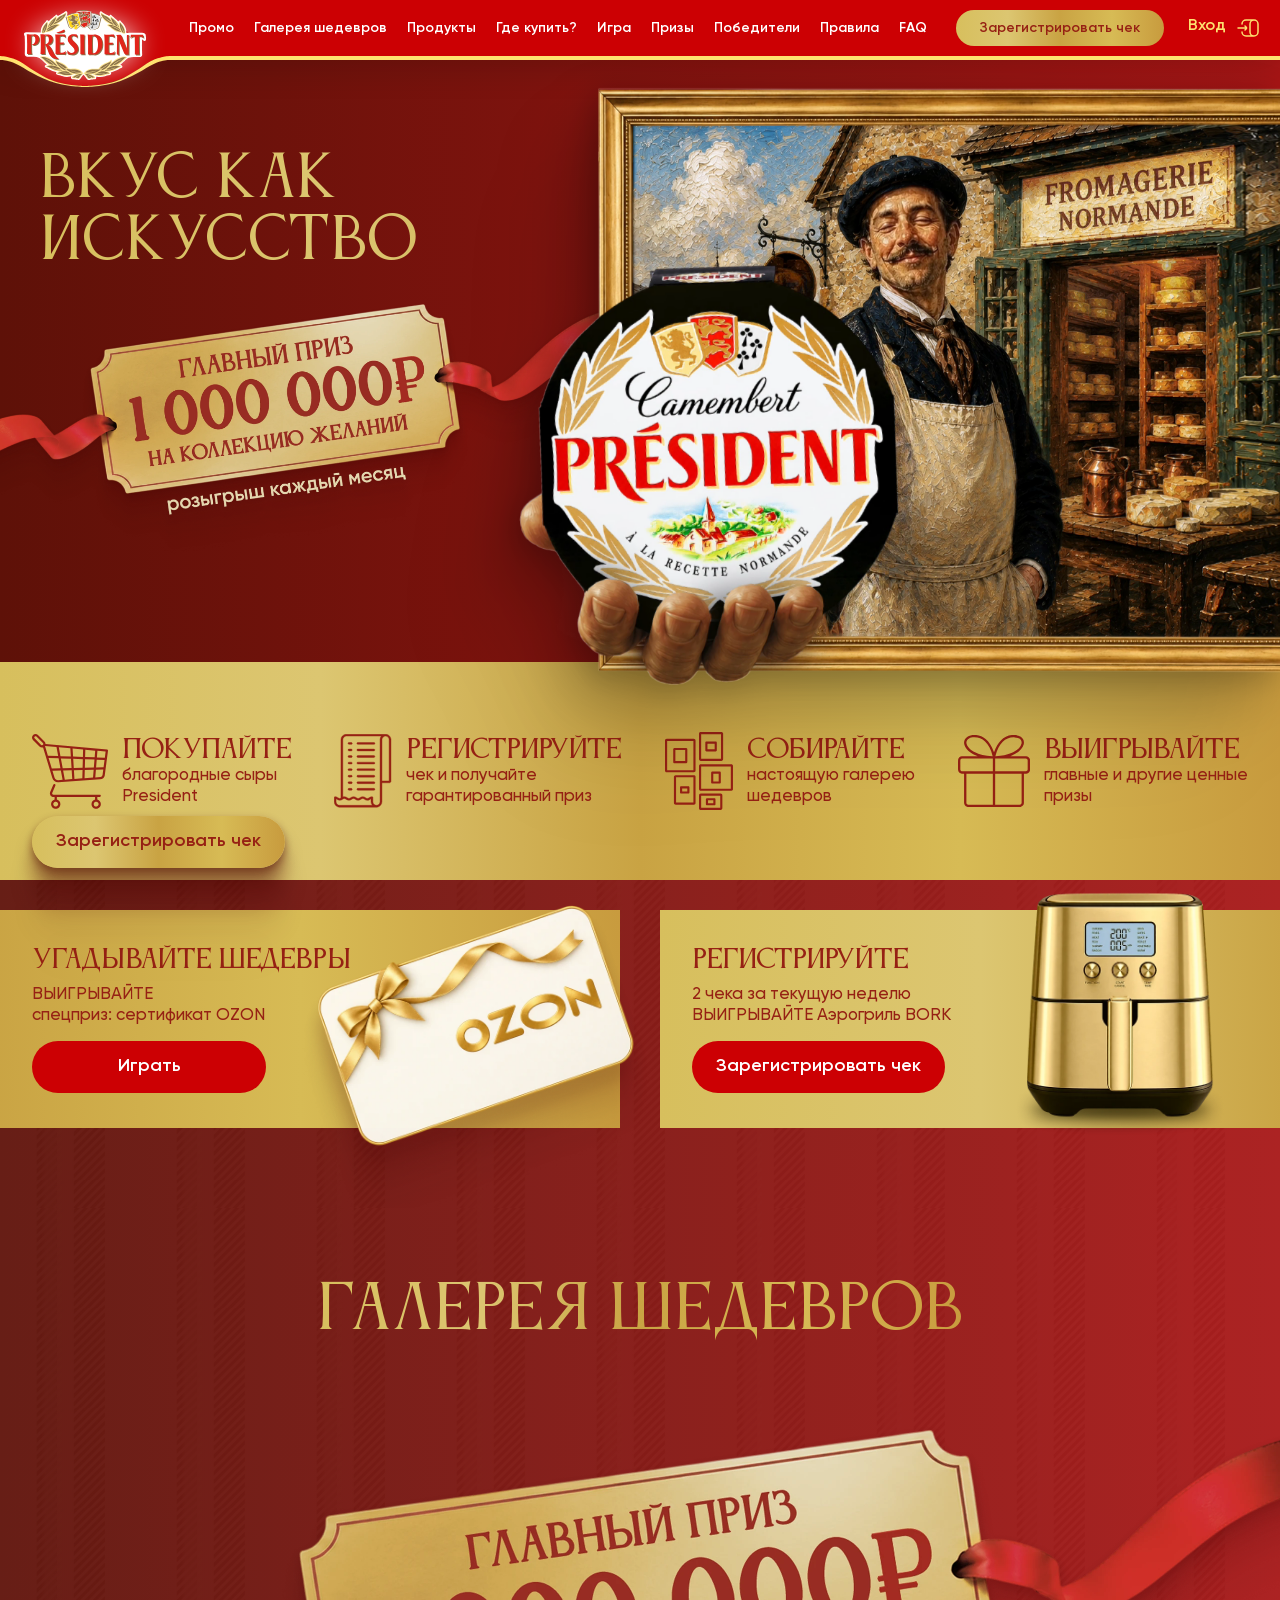
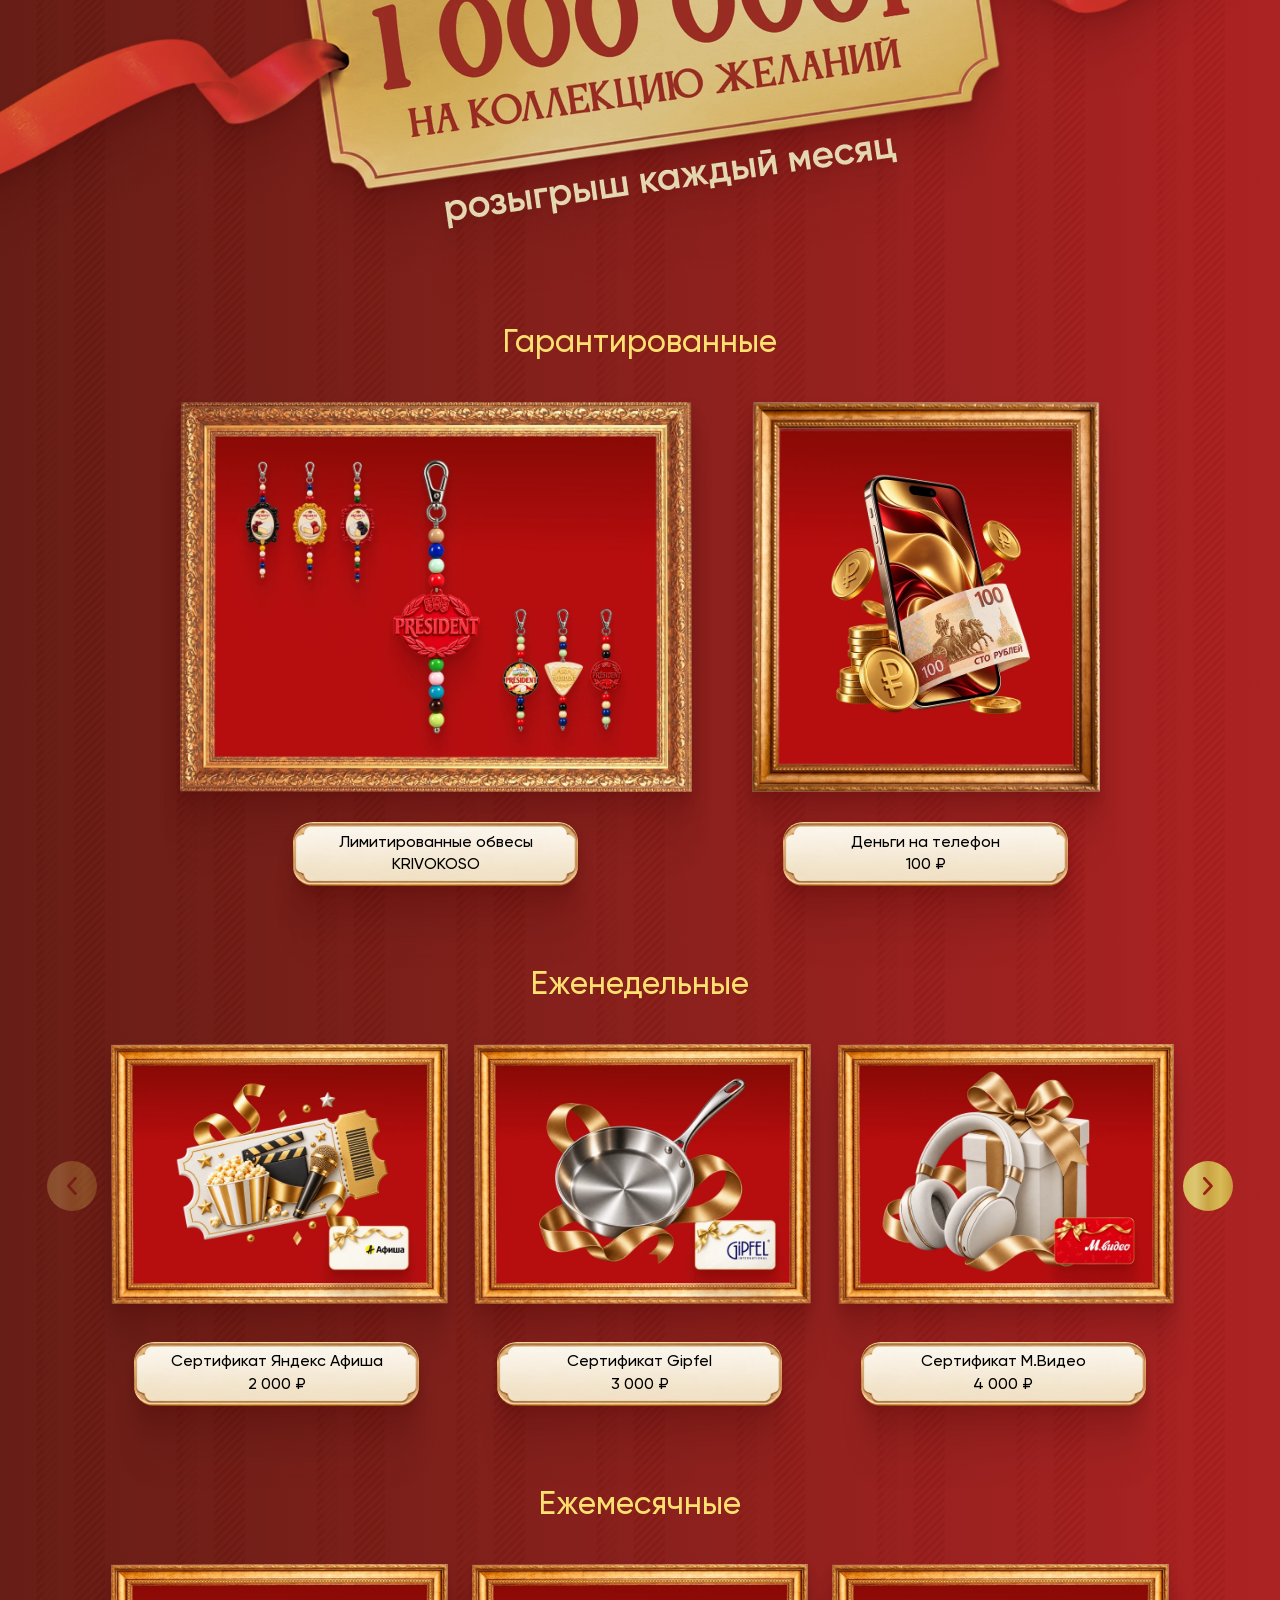
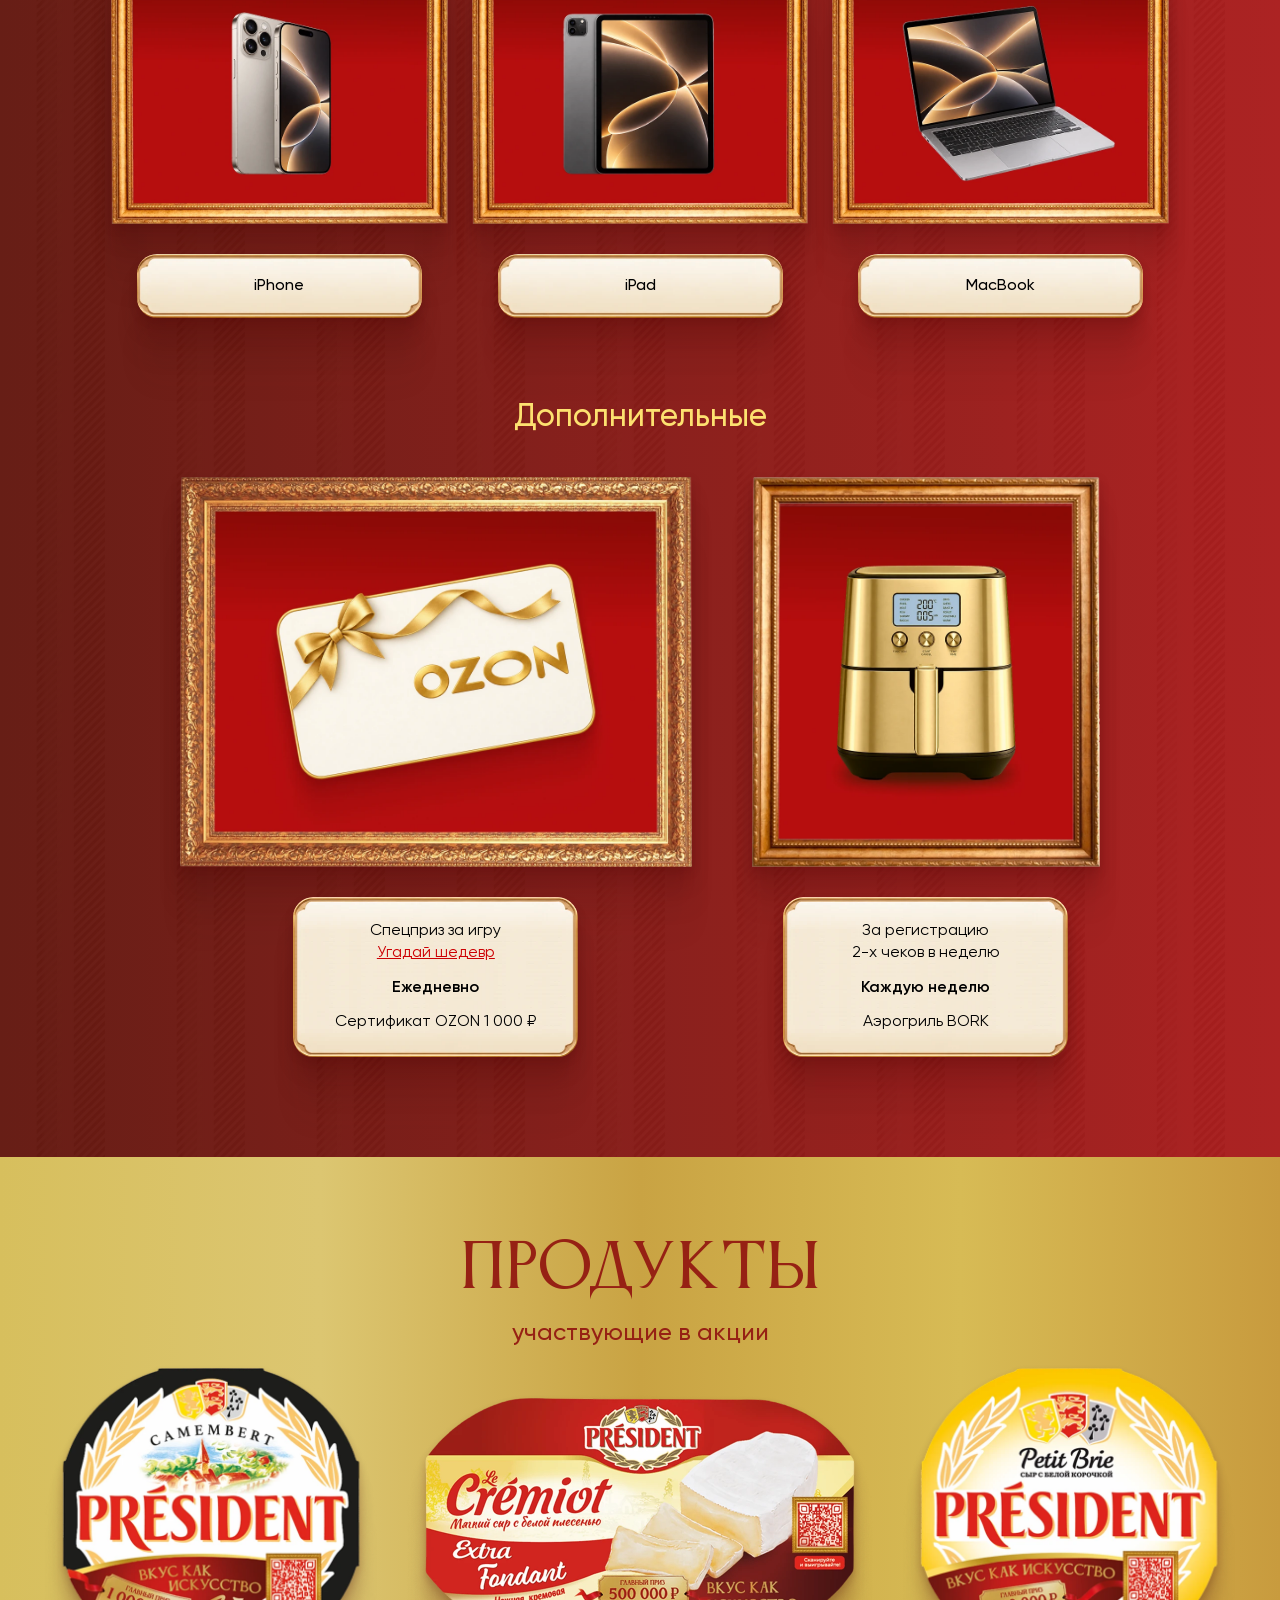
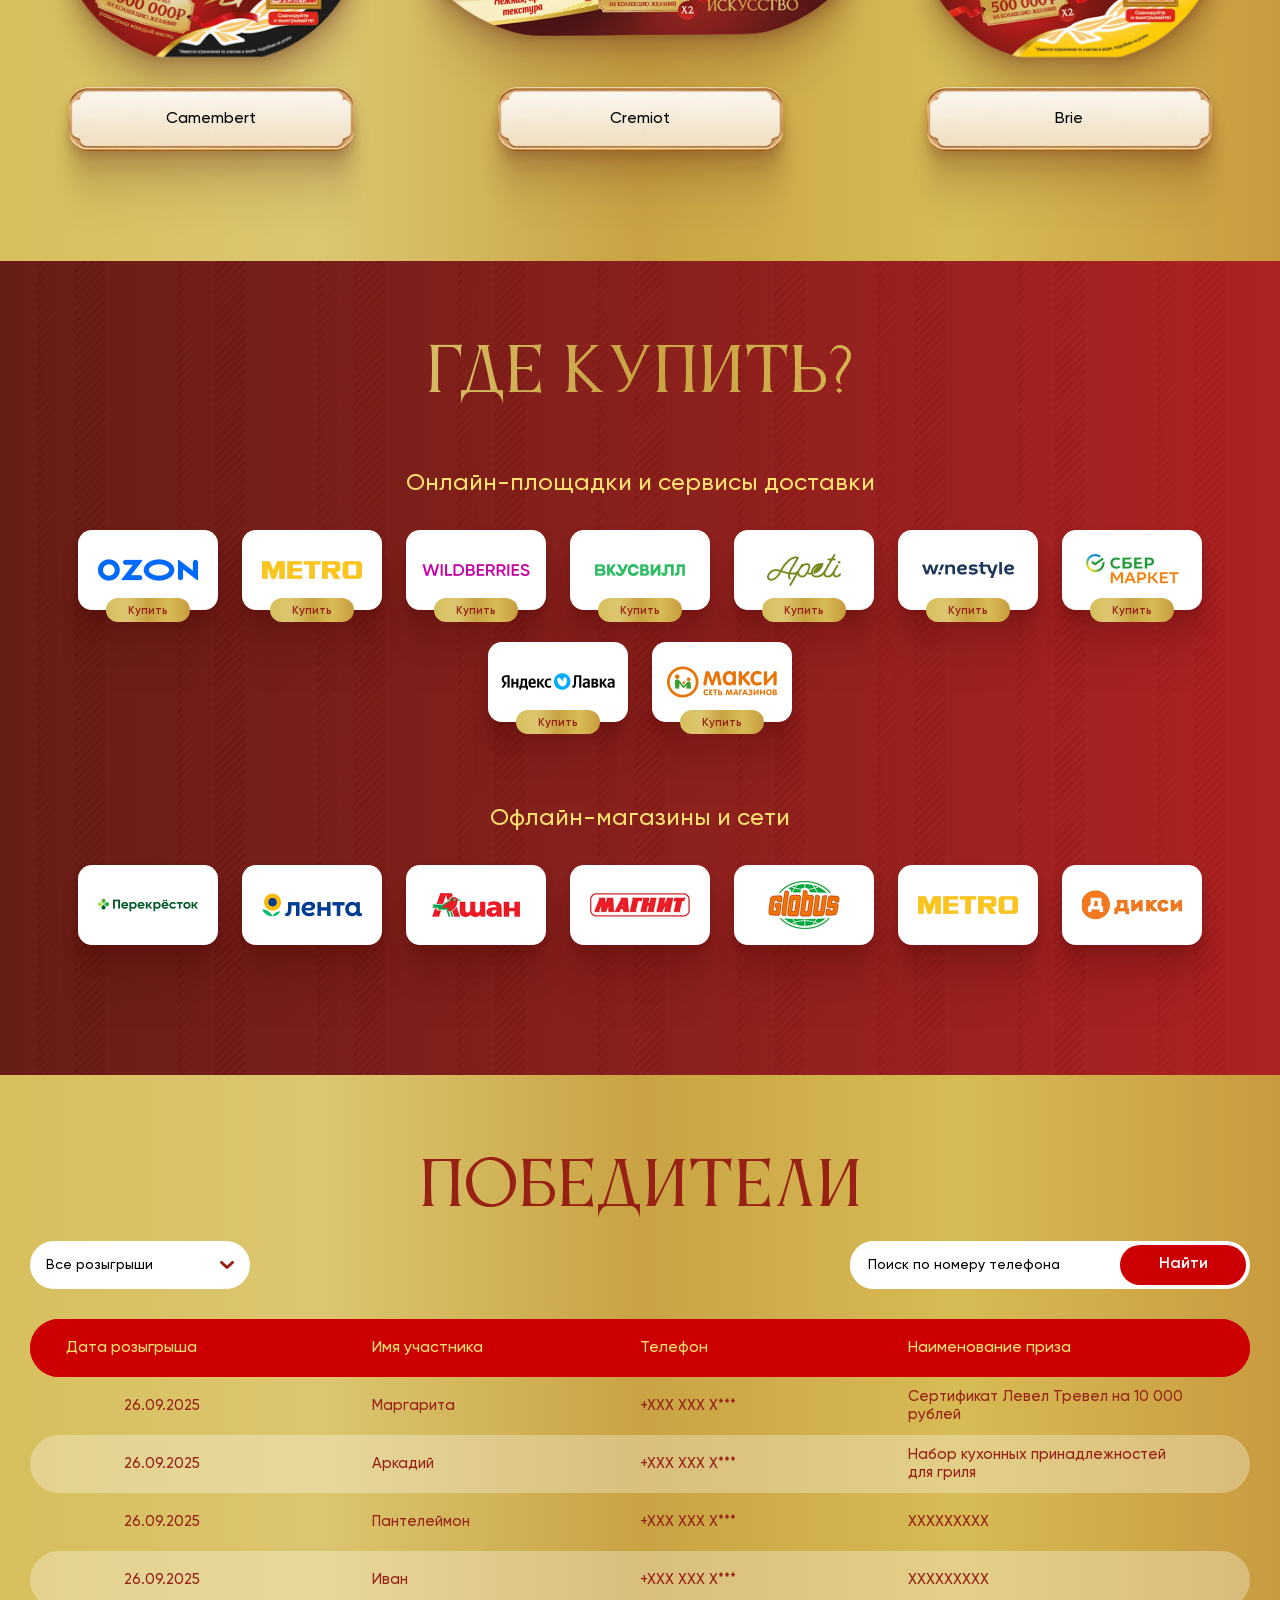
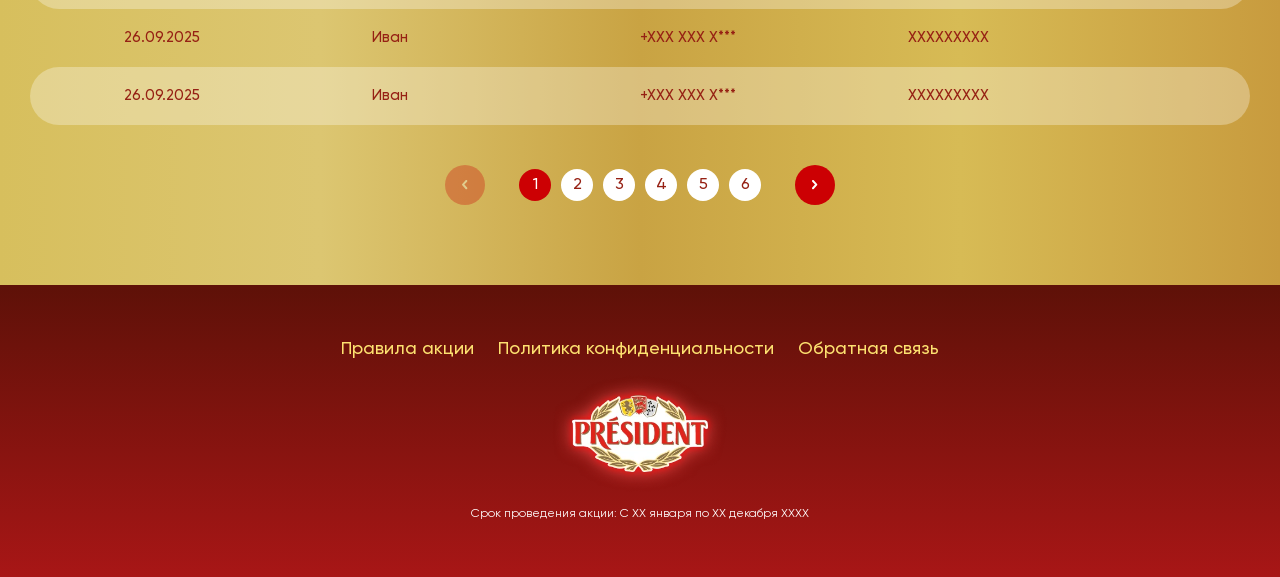
==== commit c8b5501e: "fix game link" ====
--- a/index.html
+++ b/index.html
@@ -973,7 +973,7 @@
               Если&nbsp;ответ правильный&nbsp;— ты&nbsp;участвуешь в&nbsp;розыгрыше спецприза. Если&nbsp;же&nbsp;нет, попытай удачу в&nbsp;след.
               раз&nbsp;или&nbsp;же&nbsp;купи продукцию на&nbsp;600&nbsp;₽ и&nbsp;участвуй в&nbsp;розыгрыше.
             </p>
-            <a href="/game.html" class="button full"><span>Играть</span></a>
+            <a href="./game.html" class="button full"><span>Играть</span></a>
           </div>
         </div>
 
--- a/assets/css/styles.min.css
+++ b/assets/css/styles.min.css
@@ -1 +1 @@
-:root{--4: 'circerounded-regular4', sans-serif;--5: 'circerounded-regular5', sans-serif;--400: 'montserrat-regular', sans-serif;--500: 'montserrat-medium', sans-serif;--title: 'anticva', sans-serif;--gilroy: 'gilroy', sans-serif;--bg: #cc0003;--bg-dark: #b60003;--yellow: #fde170;--yellow-light: #e6d689;--color: #ffffff;--gradient: linear-gradient(90deg, #ffe680 0%, #fab041 50%, #ffe680 100%);--golden-gradient: linear-gradient(90deg, #d7bf5d, #dcc671, #c9a343, #d7bb55, #c89b3e);--white: #ffffff;--black: #000000;--red: #cc0003;--red-text: #962114;--invalid: #e6d689;--vh: 1vh}@font-face{font-family:"anticva";src:url("../fonts/anticva-regular.woff2") format("woff2"),url("../fonts/anticva-regular.woff") format("woff");font-weight:400;font-style:normal}@font-face{font-family:"gilroy";src:url("../fonts/gilroy-regular.woff2") format("woff2"),url("../fonts/gilroy-regular.woff") format("woff");font-weight:400;font-style:normal}@font-face{font-family:"gilroy";src:url("../fonts/gilroy-medium.woff2") format("woff2"),url("../fonts/gilroy-medium.woff") format("woff");font-weight:500;font-style:normal}@font-face{font-family:"gilroy";src:url("../fonts/gilroy-semibold.woff2") format("woff2"),url("../fonts/gilroy-semibold.woff") format("woff");font-weight:600;font-style:normal}@-webkit-keyframes rotate{0%{-webkit-transform:rotate(0deg);transform:rotate(0deg)}100%{-webkit-transform:rotate(360deg);transform:rotate(360deg)}}@keyframes rotate{0%{-webkit-transform:rotate(0deg);transform:rotate(0deg)}100%{-webkit-transform:rotate(360deg);transform:rotate(360deg)}}@-webkit-keyframes rotateleft{0%{-webkit-transform:rotate(0deg);transform:rotate(0deg)}100%{-webkit-transform:rotate(-360deg);transform:rotate(-360deg)}}@keyframes rotateleft{0%{-webkit-transform:rotate(0deg);transform:rotate(0deg)}100%{-webkit-transform:rotate(-360deg);transform:rotate(-360deg)}}@-webkit-keyframes pulse{0%{-webkit-transform:scale(1);transform:scale(1)}50%{-webkit-transform:scale(1.1);transform:scale(1.1)}100%{-webkit-transform:scale(1);transform:scale(1)}}@keyframes pulse{0%{-webkit-transform:scale(1);transform:scale(1)}50%{-webkit-transform:scale(1.1);transform:scale(1.1)}100%{-webkit-transform:scale(1);transform:scale(1)}}@-webkit-keyframes blink{0%,100%{opacity:1}50%{opacity:0}}@keyframes blink{0%,100%{opacity:1}50%{opacity:0}}@-webkit-keyframes scrollDown{0%,100%{-webkit-transform:translateY(0) scaleX(0.8);transform:translateY(0) scaleX(0.8)}50%{-webkit-transform:translateY(-10px) scaleX(1);transform:translateY(-10px) scaleX(1)}}@keyframes scrollDown{0%,100%{-webkit-transform:translateY(0) scaleX(0.8);transform:translateY(0) scaleX(0.8)}50%{-webkit-transform:translateY(-10px) scaleX(1);transform:translateY(-10px) scaleX(1)}}@-webkit-keyframes slide{0%{-webkit-transform:translate(-200%, -25%) rotate(-40deg);transform:translate(-200%, -25%) rotate(-40deg)}30%,100%{-webkit-transform:translate(200%, -25%) rotate(-40deg);transform:translate(200%, -25%) rotate(-40deg)}}@keyframes slide{0%{-webkit-transform:translate(-200%, -25%) rotate(-40deg);transform:translate(-200%, -25%) rotate(-40deg)}30%,100%{-webkit-transform:translate(200%, -25%) rotate(-40deg);transform:translate(200%, -25%) rotate(-40deg)}}@-webkit-keyframes bounce{0%{-webkit-transform:scale(1);transform:scale(1)}25%{-webkit-transform:scale(1);transform:scale(1)}30%{-webkit-transform:scale(1.1);transform:scale(1.1)}35%{-webkit-transform:scale(1.08);transform:scale(1.08)}40%{-webkit-transform:scale(1.1);transform:scale(1.1)}45%{-webkit-transform:scale(1.095);transform:scale(1.095)}50%{-webkit-transform:scale(1.1);transform:scale(1.1)}75%{-webkit-transform:scale(1.1);transform:scale(1.1)}80%{-webkit-transform:scale(1);transform:scale(1)}85%{-webkit-transform:scale(1.02);transform:scale(1.02)}90%{-webkit-transform:scale(1);transform:scale(1)}95%{-webkit-transform:scale(1.005);transform:scale(1.005)}100%{-webkit-transform:scale(1);transform:scale(1)}}@keyframes bounce{0%{-webkit-transform:scale(1);transform:scale(1)}25%{-webkit-transform:scale(1);transform:scale(1)}30%{-webkit-transform:scale(1.1);transform:scale(1.1)}35%{-webkit-transform:scale(1.08);transform:scale(1.08)}40%{-webkit-transform:scale(1.1);transform:scale(1.1)}45%{-webkit-transform:scale(1.095);transform:scale(1.095)}50%{-webkit-transform:scale(1.1);transform:scale(1.1)}75%{-webkit-transform:scale(1.1);transform:scale(1.1)}80%{-webkit-transform:scale(1);transform:scale(1)}85%{-webkit-transform:scale(1.02);transform:scale(1.02)}90%{-webkit-transform:scale(1);transform:scale(1)}95%{-webkit-transform:scale(1.005);transform:scale(1.005)}100%{-webkit-transform:scale(1);transform:scale(1)}}@-webkit-keyframes shineSweep{0%{-webkit-transform:translateX(-100%) skewX(10deg);transform:translateX(-100%) skewX(10deg)}30%{-webkit-transform:translateX(100%) skewX(10deg);transform:translateX(100%) skewX(10deg)}100%{-webkit-transform:translateX(100%) skewX(10deg);transform:translateX(100%) skewX(10deg)}}@keyframes shineSweep{0%{-webkit-transform:translateX(-100%) skewX(10deg);transform:translateX(-100%) skewX(10deg)}30%{-webkit-transform:translateX(100%) skewX(10deg);transform:translateX(100%) skewX(10deg)}100%{-webkit-transform:translateX(100%) skewX(10deg);transform:translateX(100%) skewX(10deg)}}.preloader{display:-webkit-box;display:-ms-flexbox;display:flex;-webkit-box-pack:center;-ms-flex-pack:center;justify-content:center;-webkit-box-align:center;-ms-flex-align:center;align-items:center;-ms-flex-line-pack:center;align-content:center;position:fixed;overflow:hidden;width:100%;height:100%;left:0px;top:0px;z-index:19;background-color:var(--bg);-webkit-transition:1s;transition:1s;opacity:1;visibility:visible;pointer-events:all}.preloader.hidden{pointer-events:none;background-color:rgba(0,0,0,0);z-index:19}.preloader.hidden span{-webkit-transform:translate(0px, -60vh);-ms-transform:translate(0px, -60vh);transform:translate(0px, -60vh)}.preloader span{width:300px;height:170px;display:-webkit-inline-box;display:-ms-inline-flexbox;display:inline-flex;position:relative;-webkit-box-pack:center;-ms-flex-pack:center;justify-content:center;-webkit-box-align:center;-ms-flex-align:center;align-items:center;-ms-flex-line-pack:center;align-content:center;-webkit-transition:1s;transition:1s}@media(max-width: 1023px){.preloader span{width:180px}}.preloader span img{position:absolute;width:100%;-webkit-animation:bounce 3s ease-out infinite;animation:bounce 3s ease-out infinite}:root{font-synthesis:none;text-rendering:optimizeLegibility;-webkit-font-smoothing:antialiased;-moz-osx-font-smoothing:grayscale;outline:none;-webkit-tap-highlight-color:rgba(0,0,0,0);-webkit-backface-visibility:hidden;backface-visibility:hidden}*,*:before,*:after{padding:0;margin:0;-webkit-box-sizing:border-box;box-sizing:border-box;-webkit-tap-highlight-color:rgba(0,0,0,0)}html{height:100%}@media(prefers-reduced-motion: no-preference){html{scroll-behavior:smooth}}body{-ms-scroll-chaining:none;overscroll-behavior:none;-webkit-overflow-scrolling:auto;position:relative;width:100%;height:100%;background:#fff;color:var(--color);font-family:var(--gilroy);line-height:1.4;overflow-x:hidden;overflow-y:auto}html,body{-ms-scroll-chaining:none;overscroll-behavior:none}img{display:block;-o-object-fit:cover;object-fit:cover;-webkit-user-select:none;-moz-user-select:none;-ms-user-select:none;user-select:none}h1,h2,h3,h4,h5,h6,b,strong{font-family:var(--title);color:inherit}button{position:relative;border:none;cursor:pointer;background:none;color:inherit}button:disabled{cursor:auto;pointer-events:none}ul,menu{list-style:none}a{text-decoration:none;color:inherit}table,thead,tbody,tfoot,tr,th,td{margin:0;padding:0;border:0;font:inherit;vertical-align:middle}table{border-collapse:collapse;border-spacing:0}.custom-scrollbar{-webkit-overflow-scrolling:touch;scroll-behavior:smooth}.custom-scrollbar::-webkit-scrollbar{width:4px;height:4px}.custom-scrollbar::-webkit-scrollbar-thumb{background-color:rgba(26,38,99,.1);border-radius:2px;background-clip:padding-box}.custom-scrollbar::-webkit-scrollbar-track{background-color:rgba(26,38,99,.1);border-radius:2px}.custom-scrollbar{scrollbar-width:thin;scrollbar-color:var(--color) rgba(26,38,99,.1)}.show_in_tablet{display:none}@media(max-width: 1279px){.show_in_tablet{display:block}}@media(max-width: 767px){.only-in-desctop{display:none}}.link{color:var(--yellow);border-bottom:1px solid var(--yellow);cursor:pointer}.link.link--white{color:var(--white);border-bottom:1px solid var(--white)}.body{display:-webkit-box;display:-ms-flexbox;display:flex;-webkit-box-orient:vertical;-webkit-box-direction:normal;-ms-flex-direction:column;flex-direction:column}.main{display:block;position:relative;z-index:1;-webkit-box-flex:1;-ms-flex:1;flex:1;background:-webkit-gradient(linear, left top, right top, from(#5e1108), to(#a81616));background:linear-gradient(90deg, #5e1108, #a81616)}.container{display:block;position:relative;width:100%;max-width:1440px;margin:0 auto}@media(max-width: 1279px){.container{padding:0px 20px}}.section{position:relative;overflow:hidden;z-index:2;padding:80px 0px;scroll-margin:60px}@media(max-width: 1151px){.section{scroll-margin:50px}}.section.lines--bg:before{content:"";position:absolute;left:0px;top:0px;width:100%;height:100%;z-index:1;background:url("../img/bg-lines.webp") repeat left top;background-size:1402px 100px;opacity:.3;pointer-events:none}@media(max-width: 1151px){.section{padding:50px 0px}}.section.visible{overflow:visible}.slider-arrows{display:-webkit-inline-box;display:-ms-inline-flexbox;display:inline-flex;gap:12px;padding-bottom:10px;-webkit-box-pack:justify;-ms-flex-pack:justify;justify-content:space-between}@media(max-width: 1279px){.slider-arrows{gap:10px;padding-bottom:8px}}@media(max-width: 767px){.slider-arrows{display:none}}.swiper{width:100%}.swiper-arrow{display:-webkit-box;display:-ms-flexbox;display:flex;position:absolute;width:50px;height:50px}@media(max-width: 1023px){.swiper-arrow{width:40px;height:40px}}.swiper-arrow{border:none;-ms-flex-wrap:wrap;flex-wrap:wrap;-webkit-box-pack:center;-ms-flex-pack:center;justify-content:center;-webkit-box-align:center;-ms-flex-align:center;align-items:center;-ms-flex-line-pack:center;align-content:center;opacity:1;-webkit-transition:opacity .3s;transition:opacity .3s;z-index:3;margin-top:-25px;top:50%;border-radius:50px}.swiper-arrow[data-arrow-prev]{background:url("../img/svg/arrow-prev.svg") no-repeat center center,var(--golden-gradient);right:calc(100% + 14px)}@media(max-width: 1023px){.swiper-arrow[data-arrow-prev]{right:calc(100% + 8px)}}.swiper-arrow[data-arrow-next]{background:url("../img/svg/arrow-next.svg") no-repeat center center,var(--golden-gradient);left:calc(100% + 14px)}@media(max-width: 1023px){.swiper-arrow[data-arrow-next]{left:calc(100% + 8px)}}.swiper-arrow.swiper-button-disabled{opacity:.3;pointer-events:none}[data-pagination]{margin-bottom:16px;font-size:24px;font-weight:400;color:var(--yellow)}@media(max-width: 767px){[data-pagination]{margin-bottom:12px;font-size:18px}}.burger{display:none}.header{display:block;position:fixed;top:0px;left:0px;width:100%;height:60px;z-index:20;background:var(--bg);-webkit-box-shadow:0px 0px 40px rgba(0,0,0,0);box-shadow:0px 0px 40px rgba(0,0,0,0);-webkit-transition:-webkit-box-shadow .6s,-webkit-transform 1s;transition:-webkit-box-shadow .6s,-webkit-transform 1s;transition:box-shadow .6s,transform 1s;transition:box-shadow .6s,transform 1s,-webkit-box-shadow .6s,-webkit-transform 1s;-webkit-transform:translate(0%, -150%);-ms-transform:translate(0%, -150%);transform:translate(0%, -150%);border-bottom:4px solid var(--yellow);-webkit-box-shadow:0px 0px 40px rgba(0,0,0,.2);box-shadow:0px 0px 40px rgba(0,0,0,.2)}.header .container{display:-webkit-box;display:-ms-flexbox;display:flex;position:relative;-ms-flex-wrap:wrap;flex-wrap:wrap;-webkit-box-pack:justify;-ms-flex-pack:justify;justify-content:space-between;-webkit-box-align:center;-ms-flex-align:center;align-items:center;-ms-flex-line-pack:center;align-content:center;width:100%;gap:10px;padding:0px 20px;max-width:100%}@media(min-width: 1600px){.header .container{padding-right:24px}}@media(max-width: 1365px){.header .container{padding-left:0px}}@media(max-width: 767px){.header .container{padding-left:20px}}.loaded .header{-webkit-transform:translate(0%, 0%);-ms-transform:translate(0%, 0%);transform:translate(0%, 0%)}.header__logo{display:block;position:relative;width:170px;height:56px}.header__logo .logo{position:absolute;top:0px;left:0px}.logo{display:block;position:relative;width:100%;height:88px;z-index:3;background:url("../img/svg/logo-bg.svg") no-repeat center center/cover}.logo img{position:relative;width:122px;height:auto;margin:0 auto;margin-top:10px;z-index:2;opacity:1}.logo:before{content:"";display:block;width:60%;height:50%;left:20%;top:25%;-webkit-box-shadow:0px 0px 30px #fff;box-shadow:0px 0px 30px #fff;border-radius:100%;position:absolute;z-index:1}.navigation{display:-webkit-box;display:-ms-flexbox;display:flex;-webkit-box-align:center;-ms-flex-align:center;align-items:center;-webkit-box-pack:center;-ms-flex-pack:center;justify-content:center;z-index:2;-webkit-box-flex:1;-ms-flex:1;flex:1}.menu{display:-webkit-inline-box;display:-ms-inline-flexbox;display:inline-flex;-webkit-box-flex:1;-ms-flex:1;flex:1;-ms-flex-wrap:wrap;flex-wrap:wrap;-webkit-box-pack:center;-ms-flex-pack:center;justify-content:center;-webkit-box-align:center;-ms-flex-align:center;align-items:center;-ms-flex-line-pack:center;align-content:center;gap:32px}.menu li .menu__link{font-size:14px;font-weight:600;line-height:1;-webkit-transition:color .3s;transition:color .3s;color:var(--white);cursor:pointer}.menu li .menu__link.active{color:var(--yellow)}.menu li .menu__link:hover{color:var(--yellow)}.menu li:first-child{margin-left:auto}@media(max-width: 1439px){.menu{gap:28px}.menu li .menu__link{font-size:14px}}@media(max-width: 1365px){.menu{gap:20px}.menu li .menu__link{font-size:14px}}@media(max-width: 1279px){.menu{gap:18px}.menu li .menu__link{font-size:12px}}.header__buttons{display:-webkit-inline-box;display:-ms-inline-flexbox;display:inline-flex;position:relative;-webkit-box-pack:start;-ms-flex-pack:start;justify-content:flex-start;-webkit-box-align:center;-ms-flex-align:center;align-items:center;-ms-flex-line-pack:center;align-content:center;gap:24px;margin-left:auto}@media(max-width: 1151px){.header{border-bottom:0px}.burger{display:-webkit-box;display:-ms-flexbox;display:flex;position:absolute;right:10px;-webkit-box-pack:center;-ms-flex-pack:center;justify-content:center;-webkit-box-align:center;-ms-flex-align:center;align-items:center;-ms-flex-line-pack:center;align-content:center;width:50px;height:50px;border-radius:50px;background:var(--brown);font-size:0px;z-index:2}.burger span,.burger:before,.burger:after{position:absolute;height:2px;background:var(--white);-webkit-transition:.6s;transition:.6s;opacity:1;z-index:1}.burger:before{content:"";width:22px}.burger:after{content:"";width:10px}.burger span{width:16px;-webkit-transform:translate(0px, 0px);-ms-transform:translate(0px, 0px);transform:translate(0px, 0px)}.burger:before{-webkit-transform:translate(0px, -8px) rotate(0deg);-ms-transform:translate(0px, -8px) rotate(0deg);transform:translate(0px, -8px) rotate(0deg)}.burger:after{-webkit-transform:translate(0px, 8px) rotate(0deg);-ms-transform:translate(0px, 8px) rotate(0deg);transform:translate(0px, 8px) rotate(0deg)}.burger.open span{-webkit-transform:translate(10px, 0px);-ms-transform:translate(10px, 0px);transform:translate(10px, 0px);opacity:0}.burger.open:before{width:22px;-webkit-transform:translate(0px, 0px) rotate(45deg);-ms-transform:translate(0px, 0px) rotate(45deg);transform:translate(0px, 0px) rotate(45deg)}.burger.open:after{width:22px;-webkit-transform:translate(0px, 0px) rotate(-45deg);-ms-transform:translate(0px, 0px) rotate(-45deg);transform:translate(0px, 0px) rotate(-45deg)}.header{height:53px;border-bottom:none}.header:before{content:"";position:absolute;left:0px;top:0px;width:100%;height:100%;background:var(--bg);border-bottom:3px solid var(--yellow);z-index:2}.header__logo{margin:0 auto;height:53px;width:146px}.header__logo .logo{height:78px;background:url("../img/svg/logo-bg-mobil.svg") no-repeat center top/cover}.header__logo .logo img{width:102px}.header__logo .logo:before{width:50%;height:50%;left:25%;top:25%}.navigation{position:fixed;-webkit-box-align:start;-ms-flex-align:start;align-items:flex-start;width:100%;height:100vh;overflow-x:hidden;overflow-y:auto;scrollbar-width:none;-ms-overflow-style:none;top:0px;right:0px;background:var(--bg);-webkit-transform:translate(0%, -100%);-ms-transform:translate(0%, -100%);transform:translate(0%, -100%);-webkit-transition:-webkit-transform .6s;transition:-webkit-transform .6s;transition:transform .6s;transition:transform .6s, -webkit-transform .6s;padding:0px;z-index:0}.navigation::-webkit-scrollbar{width:0px;height:0px;display:none}.navigation.open{-webkit-transform:translate(0%, 0%);-ms-transform:translate(0%, 0%);transform:translate(0%, 0%)}.menu{padding:100px 30px 40px 30px;background:linear-gradient(100deg, #5e1108, #a81616);width:100%;max-width:768px;min-height:100svh;-ms-flex-wrap:nowrap;flex-wrap:nowrap;-webkit-box-orient:vertical;-webkit-box-direction:normal;-ms-flex-direction:column;flex-direction:column;-webkit-box-pack:start;-ms-flex-pack:start;justify-content:flex-start;-webkit-box-align:center;-ms-flex-align:center;align-items:center;-ms-flex-line-pack:center;align-content:center;gap:24px}}@media(max-width: 1151px)and (max-width: 767px){.menu{padding:100px 20px 40px 20px}}@media(max-width: 1151px){.menu li:first-child{margin-left:0;margin-top:auto}.menu li .menu__link{font-size:24px}.menu li.header__buttons{width:100%;margin-top:auto;-webkit-box-orient:vertical;-webkit-box-direction:normal;-ms-flex-direction:column;flex-direction:column}}.fixed-button{display:-webkit-box;display:-ms-flexbox;display:flex;position:fixed;min-width:100vw;max-width:100vw;left:0px;bottom:40px;-ms-flex-wrap:wrap;flex-wrap:wrap;-webkit-box-pack:center;-ms-flex-pack:center;justify-content:center;-webkit-box-align:center;-ms-flex-align:center;align-items:center;-ms-flex-line-pack:center;align-content:center;padding:0px 20px;z-index:5;pointer-events:none}@media(max-width: 767px){.fixed-button{bottom:20px}}.buttons{display:-webkit-box;display:-ms-flexbox;display:flex;position:relative;width:100%;-webkit-box-orient:vertical;-webkit-box-direction:normal;-ms-flex-direction:column;flex-direction:column;-webkit-box-pack:start;-ms-flex-pack:start;justify-content:flex-start;-webkit-box-align:start;-ms-flex-align:start;align-items:flex-start;-ms-flex-line-pack:start;align-content:flex-start;gap:20px}.button{display:-webkit-inline-box;display:-ms-inline-flexbox;display:inline-flex;overflow:hidden;z-index:1;min-height:52px;-webkit-box-pack:center;-ms-flex-pack:center;justify-content:center;-webkit-box-align:center;-ms-flex-align:center;align-items:center;-ms-flex-line-pack:center;align-content:center;position:relative;font-size:18px;font-family:var(--gilroy);font-weight:600;line-height:1.2;color:var(--red-text);padding:10px 24px;z-index:1;-webkit-transition:color .3s;transition:color .3s;-webkit-user-select:none;-moz-user-select:none;-ms-user-select:none;user-select:none;outline:none;cursor:pointer;border-radius:52px;background:var(--golden-gradient)}.button.medium{min-height:40px;font-size:16px}.button.full{width:100%}.button.button--small{font-size:16px;min-height:36px;padding:4px 24px;border-radius:40px;color:var(--red-text)}.button.button--small span{display:block;position:relative}@media(max-width: 1439px){.button.button--small{font-size:14px}}@media(max-width: 1279px){.button.button--small{font-size:14px;padding:4px 18px;min-height:30px}}@media(max-width: 1151px){.button.button--small{font-size:20px;min-height:54px;padding:4px 32px}}.button.button--red{background:var(--red);color:var(--white)}@media(hover: hover){.button.button--red:hover{color:var(--red-text)}}.button.button--white{background:#f1e2c9;color:var(--red-text)}@media(hover: hover){.button.button--white:hover{color:var(--red-text)}}.button.button--red-submit{background:var(--red);color:var(--white)}.button.button--red-submit:before,.button.button--red-submit:after{background:var(--red-text)}.button:before,.button:after{content:"";display:block;position:absolute;pointer-events:none;width:100%;height:100%;background:var(--white);z-index:-1;-webkit-transition:-webkit-transform .5s;transition:-webkit-transform .5s;transition:transform .5s;transition:transform .5s, -webkit-transform .5s}.button:before{left:0px;bottom:0%;-webkit-transform:translate(0%, -100%);-ms-transform:translate(0%, -100%);transform:translate(0%, -100%);border-radius:0px 0px 50% 50%}.button:after{left:0px;top:0px;-webkit-transform:translate(0%, 100%);-ms-transform:translate(0%, 100%);transform:translate(0%, 100%);border-radius:50% 50% 0px 0px}@media(min-width: 1024px){.button:hover:before{-webkit-transform:translate(0%, 0%);-ms-transform:translate(0%, 0%);transform:translate(0%, 0%)}.button:hover:after{-webkit-transform:translate(0%, 0%);-ms-transform:translate(0%, 0%);transform:translate(0%, 0%)}}.login-btn{display:-webkit-inline-box;display:-ms-inline-flexbox;display:inline-flex;position:relative;-webkit-box-pack:center;-ms-flex-pack:center;justify-content:center;-webkit-box-align:center;-ms-flex-align:center;align-items:center;-ms-flex-line-pack:center;align-content:center;gap:10px;color:var(--yellow);font-family:var(--gilroy);font-weight:600;font-size:16px;line-height:18px}.login-btn span{display:block;position:relative;-webkit-transform:translateY(-2px);-ms-transform:translateY(-2px);transform:translateY(-2px)}.login-btn:after{content:"";display:block;width:24px;height:24px;background:url("../img/svg/login.svg") no-repeat center center/cover}@media(max-width: 1279px){.login-btn{font-size:14px}.login-btn:after{width:22px;height:22px}}@media(max-width: 1151px){.login-btn{font-size:24px}.login-btn:after{width:32px;height:32px}}.titleBox{display:-webkit-box;display:-ms-flexbox;display:flex;position:relative;width:100%;-ms-flex-wrap:wrap;flex-wrap:wrap;-webkit-box-pack:center;-ms-flex-pack:center;justify-content:center;-webkit-box-align:center;-ms-flex-align:center;align-items:center;-ms-flex-line-pack:center;align-content:center;gap:24px;text-align:center}.title{font-family:var(--title)}.title.red{color:var(--red-text)}.title.gold{background:var(--golden-gradient);background-clip:text;-webkit-background-clip:text;color:rgba(0,0,0,0);-webkit-text-fill-color:rgba(0,0,0,0)}.title.title--h1{font-size:32px;line-height:1.1;text-align:left}@media(min-width: 500px){.title.title--h1{font-size:50px}}@media(min-width: 1024px){.title.title--h1{font-size:56px}}@media(min-width: 1440px){.title.title--h1{font-size:80px}}.title.title--h2{font-size:60px;line-height:1.1;text-align:center}@media(max-width: 767px){.title.title--h2{font-size:40px}}.title.title--h3{font-size:32px;line-height:1.12}@media(max-width: 767px){.title.title--h3{font-size:26px}}.title.title--h4{font-size:30px;line-height:1.12}.title.title--h5{font-size:28px;line-height:1.2}.title.title--hero{display:block;width:100%;max-width:654px;margin-left:100px;font-size:54px;line-height:1.2;-ms-flex-negative:0;flex-shrink:0}.title.title--hero span{display:block;position:relative;text-transform:uppercase;width:100%}.title.title--hero span:last-child{text-align:right}.title.title--hero span.underline{display:inline-block;width:auto;position:relative;z-index:0}.title.title--hero span.underline:before{content:"";position:absolute;background:url("../img/svg/underline.svg") no-repeat left center;background-size:530px 100%;width:0%;height:20px;bottom:4px;left:-14%;z-index:-1;opacity:0;-webkit-transition:1s ease .5s;transition:1s ease .5s}@media(max-width: 1279px){.title.title--hero{max-width:540px;margin-left:30px;font-size:56px}.title.title--hero span.underline:before{background-size:420px 100%}}@media(max-width: 767px){.title.title--hero{max-width:340px;margin-left:0px;font-size:35px}.title.title--hero span.underline:before{background-size:270px 100%;height:15px;bottom:0px}}.loaded .title.title--hero span.underline:before{opacity:1;width:124%}.subtitle{display:block;font-weight:500;font-family:var(--gilroy);font-size:24px;line-height:1.2;color:var(--yellow)}.subtitle.big{font-size:32px}@media(max-width: 767px){.subtitle.big{font-size:24px}}.accordeon{display:block;width:100%}.accordeon.open .question:before{-webkit-transform:rotate(270deg);-ms-transform:rotate(270deg);transform:rotate(270deg)}.accordeon .question{display:-webkit-box;display:-ms-flexbox;display:flex;position:relative;width:100%;-webkit-box-pack:start;-ms-flex-pack:start;justify-content:flex-start;-webkit-box-align:center;-ms-flex-align:center;align-items:center;-ms-flex-line-pack:center;align-content:center;padding:12px 50px 12px 24px;min-height:50px;position:relative;font-size:20px;cursor:pointer}@media(max-width: 767px){.accordeon .question{font-size:16px}}.accordeon .question:before{content:"";width:50px;height:50px;background:url("../img/svg/arrow-next-white.svg") no-repeat center center;background-size:10px 18px;position:absolute;right:0px;top:0px;pointer-events:none;-webkit-transform:rotate(90deg);-ms-transform:rotate(90deg);transform:rotate(90deg);-webkit-transition:.3s;transition:.3s}.accordeon .question>*{pointer-events:none}.accordeon .answer{display:block;position:relative;overflow:hidden;height:0px;-webkit-transition:.3s;transition:.3s}.accordeon .answer .answer__content{display:-webkit-box;display:-ms-flexbox;display:flex;position:relative;width:100%;-webkit-box-orient:vertical;-webkit-box-direction:normal;-ms-flex-direction:column;flex-direction:column;gap:10px;padding:24px;padding-top:10px}.accordeon .answer .answer__content p,.accordeon .answer .answer__content li{display:block;position:relative;font-size:16px;line-height:1.4}@media(max-width: 767px){.accordeon .answer .answer__content p,.accordeon .answer .answer__content li{font-size:15px}}.accordeon .answer .answer__content p a,.accordeon .answer .answer__content li a{text-decoration:underline}.accordeon .answer .answer__content ul{display:-webkit-box;display:-ms-flexbox;display:flex;width:100%;-webkit-box-orient:vertical;-webkit-box-direction:normal;-ms-flex-direction:column;flex-direction:column;gap:10px}.accordeon .answer .answer__content ul li{padding-left:20px}.accordeon .answer .answer__content ul li:before{content:"";width:4px;height:4px;border-radius:4px;background:var(--white);position:absolute;left:4px;top:7px}.tabs{width:100%;display:block}.tabs-navigation{display:-webkit-box;display:-ms-flexbox;display:flex;position:relative;width:100%;-webkit-box-pack:stretch;-ms-flex-pack:stretch;justify-content:stretch;-webkit-box-align:center;-ms-flex-align:center;align-items:center;-ms-flex-line-pack:center;align-content:center}.tabs-navigation li{-webkit-box-flex:1;-ms-flex:1;flex:1}.tabs-navigation li:first-child{-webkit-box-flex:1;-ms-flex:auto;flex:auto}.tabs-navigation li button{display:-webkit-box;display:-ms-flexbox;display:flex;position:relative;width:100%;-ms-flex-wrap:wrap;flex-wrap:wrap;-webkit-box-pack:center;-ms-flex-pack:center;justify-content:center;-webkit-box-align:center;-ms-flex-align:center;align-items:center;-ms-flex-line-pack:center;align-content:center;gap:20px;min-height:66px;border-radius:24px 24px 0px 0px;background:rgba(0,0,0,0);-webkit-transition:.3s;transition:.3s;font-size:24px;line-height:1;font-family:var(--title);text-transform:uppercase;padding:0px 30px}.tabs-navigation li button span{pointer-events:none;background:var(--golden-gradient);background-clip:text;-webkit-background-clip:text;color:rgba(0,0,0,0);-webkit-text-fill-color:rgba(0,0,0,0)}.tabs-navigation li button.active{background:#a81616;pointer-events:none}.tab{display:block;width:100%;position:relative;overflow:hidden;height:0px;opacity:0;-webkit-transition:.3s;transition:.3s}.tab.active{opacity:1}:root{--input-font-family: var(--gilroy);--input-font-size: 14px;--input-height: 36px;--input-background: #ffffff;--input-border: #ffffff;--input-color: #000000;--input-placeholder-color: #000000;--invalid: var(--yellow)}fieldset{border:0}.form{display:-webkit-box;display:-ms-flexbox;display:flex;-ms-flex-wrap:wrap;flex-wrap:wrap;width:100%;gap:10px}.label{display:block;width:100%;position:relative;color:inherit}.label .label__text{font-size:10px;margin-bottom:5px;color:hsla(0,0%,100%,.7)}.input-icon{display:-webkit-box;display:-ms-flexbox;display:flex;position:absolute;width:var(--input-height);height:var(--input-height);right:0px;top:0px;-webkit-box-pack:center;-ms-flex-pack:center;justify-content:center;-webkit-box-align:center;-ms-flex-align:center;align-items:center;-ms-flex-line-pack:center;align-content:center;-ms-flex-negative:0;flex-shrink:0;-webkit-transition:.3s;transition:.3s;-webkit-transform:rotate(0deg);-ms-transform:rotate(0deg);transform:rotate(0deg)}.input-icon svg{width:35%;height:auto;pointer-events:none}.input-icon.full{right:4px}.input-icon.full svg{width:100%;height:auto}span.input-icon{pointer-events:none}.input{width:100%;height:var(--input-height);background:var(--input-background);border:2px solid var(--input-border);border-radius:12px;font-family:var(--input-font-family);font-weight:500;font-size:var(--input-font-size);color:var(--input-color);padding:0px 12px;outline:none;-webkit-appearance:none;-moz-appearance:none;appearance:none;-webkit-transition:.3s;transition:.3s;-webkit-box-shadow:none;box-shadow:none;resize:none}.input.input--textarea{height:88px;padding:10px 12px}.input.input-search{padding-right:var(--input-height);width:100%;max-width:100%;height:56px;border-radius:16px;font-family:var(--gilroy);font-size:20px;padding-right:56px;background:rgba(0,0,0,0);color:var(--white);padding-left:30px}.input.input-search::-webkit-input-placeholder{font-family:var(--gilroy);color:var(--white);font-size:20px}.input.input-search::-moz-placeholder{font-family:var(--gilroy);color:var(--white);font-size:20px}.input.input-search:-ms-input-placeholder{font-family:var(--gilroy);color:var(--white);font-size:20px}.input.input-search::-ms-input-placeholder{font-family:var(--gilroy);color:var(--white);font-size:20px}.input.input-search::placeholder{font-family:var(--gilroy);color:var(--white);font-size:20px}@media(max-width: 1023px){.input.input-search{font-size:16px;padding-left:18px}.input.input-search::-webkit-input-placeholder{font-size:16px}.input.input-search::-moz-placeholder{font-size:16px}.input.input-search:-ms-input-placeholder{font-size:16px}.input.input-search::-ms-input-placeholder{font-size:16px}.input.input-search::placeholder{font-size:16px}}.input.placeholder{color:var(--input-placeholder-color)}.input.placeholder+.input-icon{color:var(--input-placeholder-color)}.input::-webkit-input-placeholder{opacity:1;-webkit-transition:.3s;transition:.3s;color:var(--input-placeholder-color);font-family:var(--input-font-family);font-weight:500;font-size:var(--input-font-size)}.input::-moz-placeholder{opacity:1;-moz-transition:.3s;transition:.3s;color:var(--input-placeholder-color);font-family:var(--input-font-family);font-weight:500;font-size:var(--input-font-size)}.input:-ms-input-placeholder{opacity:1;-ms-transition:.3s;transition:.3s;color:var(--input-placeholder-color);font-family:var(--input-font-family);font-weight:500;font-size:var(--input-font-size)}.input::-ms-input-placeholder{opacity:1;-ms-transition:.3s;transition:.3s;color:var(--input-placeholder-color);font-family:var(--input-font-family);font-weight:500;font-size:var(--input-font-size)}.input::placeholder{opacity:1;-webkit-transition:.3s;transition:.3s;color:var(--input-placeholder-color);font-family:var(--input-font-family);font-weight:500;font-size:var(--input-font-size)}.input.invalid{border:2px solid var(--invalid);color:var(--bg-dark)}.input.invalid+.input-icon{color:var(--invalid)}.input:focus{border:2px solid var(--yellow)}.input:focus::-webkit-input-placeholder{opacity:0}.input:focus::-moz-placeholder{opacity:0}.input:focus:-ms-input-placeholder{opacity:0}.input:focus::-ms-input-placeholder{opacity:0}.input:focus::placeholder{opacity:0}.textarea{display:block;padding:22px 30px}textarea::-webkit-scrollbar{width:6px}textarea::-webkit-scrollbar-track{background:rgba(0,0,0,0);border-radius:16px}textarea::-webkit-scrollbar-thumb{background-color:rgba(0,0,0,.4);border-radius:16px;border:1px solid rgba(0,0,0,0);background-clip:content-box}textarea{scrollbar-width:thin;scrollbar-color:rgba(0,0,0,.4) rgba(0,0,0,0)}.radio,.checkbox{display:none}.radio+.label__text,.checkbox+.label__text{display:-webkit-box;display:-ms-flexbox;display:flex;-ms-flex-wrap:wrap;flex-wrap:wrap;-webkit-box-align:start;-ms-flex-align:start;align-items:flex-start;position:relative;width:100%;font-family:var(--gilroy);padding:10px 0px;padding-left:40px;font-size:14px;line-height:1.1;color:inherit;cursor:pointer;margin-top:8px}.radio+.label__text+.inputError,.checkbox+.label__text+.inputError{top:30px}.radio+.label__text+.inputError span:before,.checkbox+.label__text+.inputError span:before{left:9px}.radio+.label__text a,.checkbox+.label__text a{display:inline;width:auto;margin:0;text-align:left;border:none;text-decoration:underline}.radio+.label__text:before,.checkbox+.label__text:before{content:"";display:block;position:absolute;left:0px;top:4px;width:26px;height:26px;border-radius:6px;border:2px solid var(--white);background:rgba(0,0,0,0);-webkit-transition:border .3s;transition:border .3s}.radio:checked+span:before,.checkbox:checked+span:before{background:var(--white) url("../img/svg/checkbox.svg") no-repeat center center;background-size:60% 60%}.radio.invalid+span,.checkbox.invalid+span{color:var(--invalid)}.radio.invalid+span:before,.checkbox.invalid+span:before{border:2px solid var(--invalid)}.input:-webkit-autofill{-webkit-box-shadow:0 0 0px 1000px #f1f1f1 inset !important;box-shadow:0 0 0px 1000px #f1f1f1 inset !important;-webkit-text-fill-color:var(--input-color) !important;font-size:var(--input-font-size) !important;font-family:var(--input-font-family) !important;font-weight:500 !important;-webkit-transition:background-color 9999s ease-in-out 0s;transition:background-color 9999s ease-in-out 0s}.inputError{display:block;width:100%;height:0px;position:absolute;left:-20px;text-align:left;overflow:hidden;-webkit-transition:.3s;transition:.3s;color:var(--invalid);font-size:14px;font-family:var(--gilroy);z-index:10;pointer-events:none}.inputError span{display:inline-block;position:relative;padding:5px 14px;color:#442f1e;font-size:11px;background:var(--yellow);-webkit-box-shadow:0px 3px 8px rgba(0,0,0,.2);box-shadow:0px 3px 8px rgba(0,0,0,.2);top:-14px;left:0px;margin:20px}.inputError span:before{content:"";width:8px;height:8px;background:var(--yellow);position:absolute;left:14px;top:-3px;-webkit-transform:scaleX(1.5) rotate(45deg);-ms-transform:scaleX(1.5) rotate(45deg);transform:scaleX(1.5) rotate(45deg)}input[type=search]::-webkit-search-decoration,input[type=search]::-webkit-search-cancel-button,input[type=search]::-webkit-search-results-button,input[type=search]::-webkit-search-results-decoration{display:none}input[type=search]{-webkit-appearance:textfield;-moz-appearance:textfield;appearance:textfield}select.open+.input-icon{-webkit-transform:rotate(180deg);-ms-transform:rotate(180deg);transform:rotate(180deg)}.download-file{width:100%;height:200px;position:relative;margin-top:0px;margin-bottom:-10px}.label-for-file{width:100%;height:200px;border:6px solid var(--yellow);background-color:var(--black);border-radius:20px;display:-webkit-box;display:-ms-flexbox;display:flex;-webkit-box-orient:vertical;-webkit-box-direction:normal;-ms-flex-direction:column;flex-direction:column;-webkit-box-align:center;-ms-flex-align:center;align-items:center;-webkit-box-pack:center;-ms-flex-pack:center;justify-content:center;position:relative;z-index:1;cursor:pointer}.label-for-file.invalid{border:6px solid var(--invalid)}.input-file{display:none}.label-for-file img{width:40px;height:40px;pointer-events:none}.label-for-file .label__text{font-size:12px;line-height:1.4;color:hsla(0,0%,100%,.7);margin-top:24px;text-align:center;max-width:190px;pointer-events:none}.label-for-file .label__text .error{color:var(--invalid)}.label-for-file img,.label-for-file .label__text{-webkit-transition:.3s;transition:.3s}.label-for-file.loaded img,.label-for-file.loaded .label__text{opacity:0}.label-for-file.loaded::after{content:"";position:absolute;top:6px;left:6px;width:calc(100% - 12px);height:calc(100% - 12px);background-size:cover;background-position:center;z-index:1}.label-for-file.loaded::after{background-image:url("")}.select{display:block;position:relative}.footer{display:-webkit-box;display:-ms-flexbox;display:flex;-webkit-box-orient:vertical;-webkit-box-direction:normal;-ms-flex-direction:column;flex-direction:column;-webkit-box-pack:center;-ms-flex-pack:center;justify-content:center;-webkit-box-align:center;-ms-flex-align:center;align-items:center;-ms-flex-line-pack:center;align-content:center;position:relative;z-index:1;padding:54px 20px;background:-webkit-gradient(linear, left top, left bottom, from(#5e1108), to(#a81616));background:linear-gradient(#5e1108, #a81616);gap:12px}.footer p{font-size:12px;color:var(--white)}@media(max-width: 1023px){.footer{padding-bottom:100px}}@media(max-width: 767px){.footer p{font-size:10px}}.footer__menu{display:-webkit-inline-box;display:-ms-inline-flexbox;display:inline-flex;width:auto;-ms-flex-wrap:wrap;flex-wrap:wrap;-webkit-box-pack:center;-ms-flex-pack:center;justify-content:center;-webkit-box-align:start;-ms-flex-align:start;align-items:flex-start;-ms-flex-line-pack:center;align-content:center;gap:24px}.footer__menu li{font-size:18px;line-height:1.2}.footer__menu li a{font-family:var(--gilroy);font-weight:500;cursor:pointer;-webkit-transition:.3s;transition:.3s;color:var(--yellow)}.footer__menu li a:hover{color:var(--white)}@media(max-width: 1023px){.footer__menu li{font-size:18px;text-align:center}}.footer-logo{display:block;width:180px;margin:0 auto}body.locked{overflow-x:hidden;overflow-y:hidden}.backdrop{-webkit-transform:translateZ(0);transform:translateZ(0);will-change:opacity;-webkit-backface-visibility:hidden;backface-visibility:hidden;-webkit-tap-highlight-color:rgba(0,0,0,0);display:grid;place-items:center;position:fixed;top:0;left:0;width:100%;height:100dvh;z-index:1000;overflow-x:hidden;overflow-y:scroll;-ms-scroll-chaining:none;overscroll-behavior:none;-webkit-overflow-scrolling:touch;padding:50px 20px;backdrop-filter:blur(8px);-webkit-transition:opacity .5s ease-in-out 0s,visibility .5s ease-in-out 0s;transition:opacity .5s ease-in-out 0s,visibility .5s ease-in-out 0s;opacity:0;pointer-events:none;visibility:hidden}.backdrop.active{visibility:visible;opacity:1;pointer-events:all}.backdrop:before{content:"";position:absolute;pointer-events:none;left:-20px;right:-20px;top:-50px;width:calc(100% + 40px);height:calc(100% + 100px);background:#000;opacity:.5;grid-area:1/1/2/2}.popup{position:relative;-webkit-transition:.5s;transition:.5s;-webkit-transform:translate(0px, 50px);-ms-transform:translate(0px, 50px);transform:translate(0px, 50px);opacity:0;z-index:1;-webkit-user-select:none;-moz-user-select:none;-ms-user-select:none;user-select:none;width:100%;pointer-events:none}@media(max-width: 419px){.popup{width:100%}}.popup.visible{opacity:1;-webkit-transform:translate(0px, 0px);-ms-transform:translate(0px, 0px);transform:translate(0px, 0px)}.popup .popup-content{position:relative;margin:0 auto;width:100%;pointer-events:all}.popup .form{max-width:290px;margin-left:auto;margin-right:auto}.popup-close,.file-reset{display:-webkit-box;display:-ms-flexbox;display:flex;-ms-flex-wrap:wrap;flex-wrap:wrap;-webkit-box-pack:center;-ms-flex-pack:center;justify-content:center;-webkit-box-align:center;-ms-flex-align:center;align-items:center;-ms-flex-line-pack:center;align-content:center;position:absolute;left:100%;top:-10px;width:38px;height:38px;border-radius:38px;-webkit-transform:rotate(0deg);-ms-transform:rotate(0deg);transform:rotate(0deg);z-index:2}.popup-close:before,.popup-close:after,.file-reset:before,.file-reset:after{content:"";position:absolute;pointer-events:none;width:60%;height:3px;border-radius:2px;background:var(--yellow);-webkit-transition:0s;transition:0s;-webkit-transition:.3s;transition:.3s}.popup-close:before,.file-reset:before{-webkit-transform:rotate(45deg);-ms-transform:rotate(45deg);transform:rotate(45deg)}.popup-close:after,.file-reset:after{-webkit-transform:rotate(-45deg);-ms-transform:rotate(-45deg);transform:rotate(-45deg)}.popup-close:hover:before,.file-reset:hover:before{-webkit-transform:rotate(135deg);-ms-transform:rotate(135deg);transform:rotate(135deg)}.popup-close:hover:after,.file-reset:hover:after{-webkit-transform:rotate(45deg);-ms-transform:rotate(45deg);transform:rotate(45deg)}@media(max-width: 767px){.popup-close{left:auto;right:-8px;top:-40px}}.file-reset{width:26px;height:26px;left:auto;right:-10px;top:-8px;background:var(--black);border-radius:26px;z-index:2}.file-reset::before,.file-reset::after{width:14px;height:2px;background:var(--white)}.popup-content{-webkit-user-select:none;-moz-user-select:none;-ms-user-select:none;user-select:none;max-width:375px}.popup-title{display:block;font-size:24px;line-height:1.2;color:inherit;text-align:center;color:var(--yellow);font-family:var(--title);margin-bottom:24px}.popup-title.popup-title--white{font-size:24px;line-height:1.2;font-family:var(--gilroy);color:var(--white);margin-bottom:10px;font-weight:400}.popup-title.gold{background:var(--golden-gradient);background-clip:text;-webkit-background-clip:text;color:rgba(0,0,0,0);-webkit-text-fill-color:rgba(0,0,0,0)}.popup-subtitle{font-size:18px;line-height:1.3;font-family:var(--gilroy);text-align:center;margin-bottom:20px}.popup-subtitle span{font-size:20px}.popup-subtitle b,.popup-subtitle strong{font-family:var(--gilroy);font-size:20px}@media(max-width: 767px){.popup-subtitle b,.popup-subtitle strong{font-size:18px}}.popup-subtitle.no-margin{margin-bottom:0px}.red-wrapper{display:-webkit-box;display:-ms-flexbox;display:flex;-webkit-box-orient:vertical;-webkit-box-direction:normal;-ms-flex-direction:column;flex-direction:column;background:linear-gradient(100deg, #5e1108, #a81616);padding:50px 30px 40px 30px;border-radius:24px}.red-wrapper .buttons{display:-webkit-box;display:-ms-flexbox;display:flex;margin-top:10px;width:100%;position:relative;width:100%;-ms-flex-wrap:wrap;flex-wrap:wrap;-webkit-box-pack:center;-ms-flex-pack:center;justify-content:center;-webkit-box-align:center;-ms-flex-align:center;align-items:center;-ms-flex-line-pack:center;align-content:center;gap:10px}.popup .link,.form .link{font-family:var(--gilroy);font-size:14px;margin:0 auto;margin-top:4px}.popup .link.link--white,.form .link.link--white{font-size:16px}.popup-image{display:-webkit-box;display:-ms-flexbox;display:flex;position:relative;width:100%;-webkit-box-pack:center;-ms-flex-pack:center;justify-content:center;-webkit-box-align:center;-ms-flex-align:center;align-items:center;-ms-flex-line-pack:center;align-content:center;max-width:220px;margin:0 auto;margin-top:-140px;margin-bottom:20px}.popup-image img{width:100%}#faq{max-width:640px}#faq .title--h4{width:100%;text-align:center;position:absolute;top:0%;-webkit-transform:translate(0%, -120%);-ms-transform:translate(0%, -120%);transform:translate(0%, -120%)}@media(max-width: 767px){#faq .title--h4{font-size:24px;position:relative;-webkit-transform:translate(0%, 0%);-ms-transform:translate(0%, 0%);transform:translate(0%, 0%);padding-bottom:10px}}.faq{background:var(--bg);border-radius:16px;overflow:hidden}.faq .accordeon:nth-child(1){background:hsla(0,0%,100%,0)}.faq .accordeon:nth-child(2){background:hsla(0,0%,100%,.05)}.faq .accordeon:nth-child(3){background:hsla(0,0%,100%,.1)}.faq .accordeon:nth-child(4){background:hsla(0,0%,100%,.15)}.faq .accordeon:nth-child(5){background:hsla(0,0%,100%,.2)}.faq .accordeon:nth-child(6){background:hsla(0,0%,100%,.25)}.faq .accordeon:nth-child(7){background:hsla(0,0%,100%,.3)}.faq .accordeon:nth-child(8){background:hsla(0,0%,100%,.35)}.faq .accordeon:nth-child(9){background:hsla(0,0%,100%,.4)}.faq .accordeon:nth-child(10){background:hsla(0,0%,100%,.45)}.faq .accordeon:nth-child(11){background:hsla(0,0%,100%,.5)}.faq .accordeon:nth-child(12){background:hsla(0,0%,100%,.55)}.faq .accordeon:nth-child(13){background:hsla(0,0%,100%,.6)}.faq .accordeon:nth-child(14){background:hsla(0,0%,100%,.65)}.faq .accordeon:nth-child(15){background:hsla(0,0%,100%,.7)}#login .tabs{background:#a81616;border-radius:24px;overflow:hidden}#login .tabs-navigation{background:#5e1108}#login .form{padding:30px 0px}@media(max-width: 767px){#login .tabs-navigation li:first-child{max-width:140px}#login .tabs-navigation li button{font-size:20px;padding:0px 20px;min-height:60px}}@media(max-width: 767px){#cheque .red-wrapper{padding:50px 20px 30px 20px}}.register-check-list{display:-webkit-box;display:-ms-flexbox;display:flex;width:100%;margin-top:10px;margin-bottom:20px;-webkit-box-orient:vertical;-webkit-box-direction:normal;-ms-flex-direction:column;flex-direction:column;gap:20px;font-family:var(--gilroy)}.register-check-list li{position:relative;padding-left:44px;font-size:16px}.register-check-list li b{font-family:var(--gilroy);font-weight:600}@media(max-width: 767px){.register-check-list li{font-size:14px}}.register-check-list li ul{display:-webkit-box;display:-ms-flexbox;display:flex;width:100%;-webkit-box-orient:vertical;-webkit-box-direction:normal;-ms-flex-direction:column;flex-direction:column;gap:5px;margin:5px 0px;padding-left:1.3rem}.register-check-list li li{padding-left:0px;list-style:disc}.register-check-list li img{position:absolute;width:32px;height:32px;left:0px;top:-5px}@media(max-width: 767px){.register-check-list li img{width:25px;height:25px;left:0px;top:-6px}}.example{display:-webkit-box;display:-ms-flexbox;display:flex;-webkit-box-orient:vertical;-webkit-box-direction:normal;-ms-flex-direction:column;flex-direction:column;-webkit-box-pack:center;-ms-flex-pack:center;justify-content:center;-webkit-box-align:center;-ms-flex-align:center;align-items:center;-ms-flex-line-pack:center;align-content:center;gap:10px}.example img{width:100%}.example span{font-size:12px}#callback .success-text,#callback-success .success-text{display:-webkit-box;display:-ms-flexbox;display:flex;position:relative;width:100%;-webkit-box-orient:vertical;-webkit-box-direction:normal;-ms-flex-direction:column;flex-direction:column;-webkit-box-pack:center;-ms-flex-pack:center;justify-content:center;-webkit-box-align:center;-ms-flex-align:center;align-items:center;-ms-flex-line-pack:center;align-content:center;font-family:var(--gilroy);font-size:20px;margin:0px auto;margin-bottom:36px;text-align:center;font-size:18px}#callback .success-text strong,#callback-success .success-text strong{font-family:var(--gilroy);color:var(--yellow);font-weight:400;font-size:30px}#cheque-load .buttons{margin-top:20px}.popup .masterpiece{width:180px;margin:0 auto;margin-top:-90px;margin-bottom:40px}#game-closed,#game-welcome,#game-win,#game-lose{max-width:375px}#game-closed .red-wrapper,#game-welcome .red-wrapper,#game-win .red-wrapper,#game-lose .red-wrapper{padding-left:20px;padding-right:20px}#game-closed .popup-title,#game-welcome .popup-title,#game-win .popup-title,#game-lose .popup-title{font-size:24px;margin-bottom:20px}#game-closed .popup-subtitle,#game-welcome .popup-subtitle,#game-win .popup-subtitle,#game-lose .popup-subtitle{font-size:18px;max-width:314px;font-weight:400;margin:0 auto;margin-bottom:24px}#game-closed .button,#game-welcome .button,#game-win .button,#game-lose .button{max-width:234px;margin:0 auto}.section--hero{position:relative;z-index:3;padding-top:100px;padding-bottom:0px}@media(min-width: 1024px){.section--hero .container{position:static}}@media(min-width: 1024px){.section--hero .title.title--h1{margin-top:20px}}@media(min-width: 1280px){.section--hero .title.title--h1{margin-top:50px}}.hero{width:100%;position:relative}@media(min-width: 1024px){.hero{min-height:44vw}}@media(min-width: 1280px){.hero{min-height:40vw}}@media(min-width: 1441px){.hero{min-height:35vw}}@media(min-width: 1280px){.hero .container{padding-left:40px}}.main-animation{display:block;position:relative;margin-left:auto;width:100%;height:auto;margin:20px -20px 0px auto;pointer-events:none;z-index:2;-webkit-filter:drop-shadow(-3.25px 5.69px 14.23px rgba(0, 0, 0, 0.19)) drop-shadow(-13.42px 22.36px 26.02px rgba(0, 0, 0, 0.16)) drop-shadow(-29.68px 50px 34.96px rgba(0, 0, 0, 0.1)) drop-shadow(-53.26px 88.63px 41.47px rgba(0, 0, 0, 0.03));filter:drop-shadow(-3.25px 5.69px 14.23px rgba(0, 0, 0, 0.19)) drop-shadow(-13.42px 22.36px 26.02px rgba(0, 0, 0, 0.16)) drop-shadow(-29.68px 50px 34.96px rgba(0, 0, 0, 0.1)) drop-shadow(-53.26px 88.63px 41.47px rgba(0, 0, 0, 0.03))}@media(min-width: 1024px){.main-animation{display:block;position:absolute;right:0px;bottom:0px;margin-left:auto;width:60vw;margin:0px 0px 0px 0px;-webkit-transform:translateY(8%);-ms-transform:translateY(8%);transform:translateY(8%)}}@media(min-width: 1441px){.main-animation{width:50vw}}.timer{display:-webkit-box;display:-ms-flexbox;display:flex;position:relative;width:100%;-webkit-box-orient:vertical;-webkit-box-direction:normal;-ms-flex-direction:column;flex-direction:column;-webkit-box-pack:center;-ms-flex-pack:center;justify-content:center;-webkit-box-align:center;-ms-flex-align:center;align-items:center;-ms-flex-line-pack:center;align-content:center;z-index:1}.timer .main-prize{height:auto}.timer .main-prize img{max-width:120vw}@media(min-width: 1024px){.timer{width:36vw}.timer .main-prize{height:220px;margin-top:50px}.timer .main-prize img{max-width:130vw;width:auto;height:120%}}@media(min-width: 1440px){.timer{width:510px}.timer .main-prize{height:220px;margin-top:50px}}@media(min-width: 1920px){.timer .main-prize{height:280px}}@media(min-width: 2000px){.timer .main-prize{height:320px}}.fix-button{position:fixed;left:32px;bottom:32px;z-index:10;overflow:hidden;border-radius:100px;-webkit-box-shadow:0px 4px 9px 0px rgba(79,8,3,.43),0px 17px 17px 0px rgba(79,8,3,.37),0px 38px 23px 0px rgba(79,8,3,.22),0px 68px 27px 0px rgba(79,8,3,.06),0px 106px 30px 0px rgba(79,8,3,.01);box-shadow:0px 4px 9px 0px rgba(79,8,3,.43),0px 17px 17px 0px rgba(79,8,3,.37),0px 38px 23px 0px rgba(79,8,3,.22),0px 68px 27px 0px rgba(79,8,3,.06),0px 106px 30px 0px rgba(79,8,3,.01)}.fix-button:before{content:"";display:block;position:absolute;width:100%;height:100%;background:-webkit-gradient(linear, left top, right top, from(rgba(255, 255, 255, 0)), color-stop(rgb(255, 255, 255)), to(rgba(255, 255, 255, 0)));background:linear-gradient(90deg, rgba(255, 255, 255, 0), rgb(255, 255, 255), rgba(255, 255, 255, 0));z-index:2;left:0px;top:0px;opacity:.8;-webkit-transform:translateX(-100%) skewX(10deg);-ms-transform:translateX(-100%) skewX(10deg);transform:translateX(-100%) skewX(10deg);-webkit-animation:shineSweep 5s ease-in-out infinite;animation:shineSweep 5s ease-in-out infinite}@media(max-width: 499px){.fix-button{left:20px;right:20px;bottom:20px}.fix-button .button{width:100%}}.section--about{padding:80px 0px 120px 0px;z-index:4;overflow:visible}.section--about:before{content:"";width:100%;height:338px;background:url("../img/svg/hero-bottom.svg") no-repeat left top;background-size:100% 100%;position:absolute;left:0px;top:-120px;z-index:0}@media(max-width: 1023px){.section--about:before{height:230px;top:-110px}}@media(max-width: 767px){.section--about:before{background:url("../img/svg/hero-bottom.svg") no-repeat left top;background-size:100% 100%;height:100px;top:-95px}}.about-list{display:-webkit-box;display:-ms-flexbox;display:flex;width:100%;position:relative;-webkit-box-pack:justify;-ms-flex-pack:justify;justify-content:space-between;width:100%;-ms-flex-wrap:wrap;flex-wrap:wrap;gap:24px}.about-list li{display:-webkit-inline-box;display:-ms-inline-flexbox;display:inline-flex;position:relative;-webkit-box-orient:vertical;-webkit-box-direction:normal;-ms-flex-direction:column;flex-direction:column;gap:34px;width:auto}.about-list li .title{color:var(--yellow)}.about-list li p{display:block;position:relative;font-family:var(--gilroy);font-size:24px}.numbered-list{counter-reset:num}.numbered-list li{counter-increment:num}.numbered-list li:before{content:counter(num);display:-webkit-box;display:-ms-flexbox;display:flex;position:relative;-webkit-box-pack:center;-ms-flex-pack:center;justify-content:center;-webkit-box-align:center;-ms-flex-align:center;align-items:center;-ms-flex-line-pack:center;align-content:center;background:var(--gradient);width:50px;height:50px;border-radius:25px;color:var(--black);font-family:var(--gilroy);font-size:40px;line-height:1;padding-top:4px}.yandex-small{display:block;width:60px;height:60px;position:absolute;right:-40px;top:-10px}.yandex-small img{width:100%}@media(max-width: 1279px){.about-list{gap:20px}.about-list li{gap:24px}.about-list li p{font-size:18px}.yandex-small{width:56px;height:56px;right:auto;left:200px}}@media(max-width: 1023px){.section--about{padding:80px 0px 80px 0px}.about-list{gap:0px}.about-list li{width:50%;gap:24px;-webkit-box-pack:start;-ms-flex-pack:start;justify-content:flex-start;-ms-flex-line-pack:center;align-content:center;-webkit-box-align:center;-ms-flex-align:center;align-items:center;text-align:center;margin-bottom:50px}.about-list li p{font-size:18px}}@media(max-width: 767px){.section--about{padding:40px 0px 80px 0px}.about-list li{gap:22px;width:100%;-webkit-box-pack:start;-ms-flex-pack:start;justify-content:flex-start;margin-bottom:50px}.about-list li:last-child{margin-bottom:0px}}.section--rules{padding:0;padding-bottom:80px;z-index:1}.rules{display:block;position:relative;width:100%;max-width:1440px;z-index:8;padding:85px 50px;margin:0 auto;z-index:1;scroll-margin:50px}.rules:before{content:"";display:block;position:absolute;width:100vw;height:100%;background:var(--golden-gradient);z-index:0;left:50%;top:0px;-webkit-transform:translateX(-50%);-ms-transform:translateX(-50%);transform:translateX(-50%)}.rules ul{display:-webkit-box;display:-ms-flexbox;display:flex;position:relative;width:100%;-ms-flex-wrap:wrap;flex-wrap:wrap;-webkit-box-pack:justify;-ms-flex-pack:justify;justify-content:space-between;-webkit-box-align:center;-ms-flex-align:center;align-items:center;-ms-flex-line-pack:center;align-content:center;gap:50px 40px}.rules ul li{display:-webkit-inline-box;display:-ms-inline-flexbox;display:inline-flex;position:relative;width:auto;-webkit-box-pack:start;-ms-flex-pack:start;justify-content:flex-start;-webkit-box-align:center;-ms-flex-align:center;align-items:center;-ms-flex-line-pack:center;align-content:center;gap:14px}.rules-text{position:relative;color:var(--red-text);z-index:1}.rules-text b{font-size:28px;letter-spacing:-0.04em;line-height:1.2}.rules-text p{display:block;font-size:17px;font-weight:500;line-height:1.2}.rules-text .button{min-width:234px}.rules-options{display:-webkit-box;display:-ms-flexbox;display:flex;position:relative;width:100%;-ms-flex-wrap:wrap;flex-wrap:wrap;-webkit-box-pack:start;-ms-flex-pack:start;justify-content:flex-start;gap:40px;margin-top:30px;z-index:5}.rules-option{-webkit-box-flex:1;-ms-flex:1;flex:1;position:relative;padding:35px 50px}.rules-option .rules-text p{display:block;line-height:1.25;margin:8px 0px 14px 0px}.rules-option:before{content:"";display:block;position:absolute;width:100vw;height:100%;background:var(--golden-gradient);z-index:0;top:0px}.rules-option.left:before{right:0px}.rules-option.left .rules-option-image{-webkit-transform:translate(15%, -46%);-ms-transform:translate(15%, -46%);transform:translate(15%, -46%)}.rules-option.right:before{left:0px}.rules-option.right .rules-option-image{-webkit-transform:translate(15%, -51%);-ms-transform:translate(15%, -51%);transform:translate(15%, -51%)}.rules-option-image{display:block;position:absolute;right:0px;width:434px;height:auto;z-index:2;top:50%;pointer-events:none}@media(max-width: 1365px){.rules{padding:70px 32px}.rules ul{gap:50px 20px}.rules-text b{font-size:26px}.rules-option{padding:35px 32px}.rules-option.left .rules-option-image{-webkit-transform:translate(14%, -46%);-ms-transform:translate(14%, -46%);transform:translate(14%, -46%)}.rules-option.right .rules-option-image{-webkit-transform:translate(10%, -51%);-ms-transform:translate(10%, -51%);transform:translate(10%, -51%)}.rules-option-image{width:400px}}@media(max-width: 1279px){.section--rules .container{padding:0}.rules ul{-webkit-box-pack:start;-ms-flex-pack:start;justify-content:flex-start;gap:50px}.rules ul li{min-width:calc(50% - 25px)}.rules-text b{font-size:28px}.rules-text p{font-size:17px}.rules-options{gap:30px}.rules-option{-webkit-box-flex:0;-ms-flex:none;flex:none;width:100%;background:var(--golden-gradient)}.rules-option:before{content:none}.rules-option.left .rules-option-image{-webkit-transform:translate(0%, -49%);-ms-transform:translate(0%, -49%);transform:translate(0%, -49%)}.rules-option.right .rules-option-image{-webkit-transform:translate(0%, -50%);-ms-transform:translate(0%, -50%);transform:translate(0%, -50%)}.rules-option-image{right:auto;left:50%;width:420px}}@media(max-width: 767px){.section--rules{padding-bottom:0px}.rules{padding:60px 20px;background:var(--golden-gradient)}.rules ul{-webkit-box-orient:vertical;-webkit-box-direction:normal;-ms-flex-direction:column;flex-direction:column;-webkit-box-pack:center;-ms-flex-pack:center;justify-content:center;-webkit-box-align:center;-ms-flex-align:center;align-items:center;-ms-flex-line-pack:center;align-content:center;gap:50px}.rules ul li{width:300px}.rules .rules-icon{position:absolute;left:0px}.rules .rules-text{width:300px;padding-left:100px}.rules:before{content:none}.rules-text b{font-size:24px}.rules-text p{font-size:16px}.rules-option{-webkit-box-flex:0;-ms-flex:none;flex:none;width:100%;background:var(--golden-gradient);padding-bottom:280px}.rules-option:before{content:none}.rules-option .rules-text p{margin:10px 0px 20px 0px}.rules-option-image{right:auto;left:50%;width:400px;-webkit-transform:translate(-50%, -28%) !important;-ms-transform:translate(-50%, -28%) !important;transform:translate(-50%, -28%) !important}}.section--gallery{padding-top:70px;padding-bottom:100px}.section--gallery .container{z-index:2;display:-webkit-box;display:-ms-flexbox;display:flex;-webkit-box-orient:vertical;-webkit-box-direction:normal;-ms-flex-direction:column;flex-direction:column;-webkit-box-pack:center;-ms-flex-pack:center;justify-content:center;-webkit-box-align:center;-ms-flex-align:center;align-items:center}.section--gallery .main-prize{margin-top:80px;margin-bottom:-80px}.main-prize{display:-webkit-box;display:-ms-flexbox;display:flex;-webkit-box-pack:center;-ms-flex-pack:center;justify-content:center;-webkit-box-align:center;-ms-flex-align:center;align-items:center;-ms-flex-line-pack:center;align-content:center;margin:0 auto;width:100%;height:500px}.main-prize img{height:100%;width:auto;max-width:2560px}.gallery{position:relative;display:inline-block;width:auto;margin-top:80px}.gallery .subtitle{text-align:center;margin-bottom:40px}.gallery .swiper{max-width:1264px;margin:0 auto;overflow:visible}.gallery .swiper .swiper-slide{opacity:0;pointer-events:none;-webkit-transition:opacity .5s;transition:opacity .5s}.gallery .swiper .swiper-slide.swiper-slide-active,.gallery .swiper .swiper-slide.swiper-slide-active+.swiper-slide,.gallery .swiper .swiper-slide.swiper-slide-active+.swiper-slide+.swiper-slide{opacity:1;pointer-events:auto}.gallery-list{display:-webkit-box;display:-ms-flexbox;display:flex;position:relative;width:100%;-ms-flex-wrap:wrap;flex-wrap:wrap;-webkit-box-pack:center;-ms-flex-pack:center;justify-content:center;-webkit-box-align:start;-ms-flex-align:start;align-items:flex-start;-ms-flex-line-pack:start;align-content:flex-start;gap:60px}.gallery-list li{display:-webkit-box;display:-ms-flexbox;display:flex;-webkit-box-orient:vertical;-webkit-box-direction:normal;-ms-flex-direction:column;flex-direction:column;-webkit-box-align:center;-ms-flex-align:center;align-items:center}.gallery-list.compact{gap:32px}.gallery-list.compact .gallery-image{height:309px}.gallery-image{display:inline-block;width:auto;height:440px;-webkit-box-shadow:0px 4px 9px 0px rgba(70,1,1,.17),0px 17px 17px 0px rgba(70,1,1,.14),0px 38px 23px 0px rgba(70,1,1,.09),0px 68px 27px 0px rgba(70,1,1,.03);box-shadow:0px 4px 9px 0px rgba(70,1,1,.17),0px 17px 17px 0px rgba(70,1,1,.14),0px 38px 23px 0px rgba(70,1,1,.09),0px 68px 27px 0px rgba(70,1,1,.03)}.gallery-image.compact{height:309px}.gallery-image img{display:block;height:100%;width:auto}@media(max-width: 1439px){.gallery .swiper{max-width:1058px}.gallery-list.compact{gap:24px}.gallery-list.compact .gallery-image{height:260px}.gallery-image{height:390px}.gallery-image.compact{height:260px}}@media(max-width: 1279px){.gallery .swiper{max-width:644px}.gallery .swiper .swiper-slide.swiper-slide-active+.swiper-slide+.swiper-slide{opacity:0;pointer-events:none}.gallery-list{gap:50px 24px}.gallery-list.compact{gap:50px 24px}.gallery-list.compact .gallery-image{height:240px}.gallery-image{height:300px}.gallery-image.compact{height:240px}.main-prize{height:400px}}@media(max-width: 767px){.section--gallery{padding-top:70px}.section--gallery .title--h2+.gallery{margin-top:32px}.gallery{display:-webkit-inline-box;display:-ms-inline-flexbox;display:inline-flex;-webkit-box-orient:horizontal;-webkit-box-direction:normal;-ms-flex-direction:row;flex-direction:row;-ms-flex-wrap:wrap;flex-wrap:wrap;max-width:320px}.gallery .swiper{max-width:320px}.gallery .swiper .swiper-slide{opacity:1;pointer-events:all}.gallery .swiper-arrow{position:relative;margin-top:0px;top:0%}.gallery .swiper-arrow[data-arrow-prev]{right:0px;margin-left:auto;margin-right:10px;margin-top:24px}.gallery .swiper-arrow[data-arrow-next]{left:0px;margin-right:auto;margin-left:10px;margin-top:24px}.gallery .border-text{margin-top:16px}.gallery .subtitle{width:100%;margin-bottom:24px;text-align:center}.gallery-list{gap:40px}.gallery-list.compact{gap:40px}.gallery-list.compact .gallery-image{height:auto}.gallery-image{width:100%;height:auto}.gallery-image.compact{height:auto}.gallery-image img{width:100%;height:auto}.main-prize{height:220px}}.section--products{background:var(--golden-gradient)}.section--products .subtitle{color:var(--red-text);text-align:center;margin-top:16px}.section--products.single{padding-top:140px}.section--products.single .products{gap:60px 120px;max-width:1280px;-webkit-box-pack:center;-ms-flex-pack:center;justify-content:center}.section--products.single .border-text{margin-top:50px}.products{display:-webkit-box;display:-ms-flexbox;display:flex;position:relative;width:100%;max-width:1158px;-ms-flex-wrap:wrap;flex-wrap:wrap;-webkit-box-pack:justify;-ms-flex-pack:justify;justify-content:space-between;-webkit-box-align:start;-ms-flex-align:start;align-items:flex-start;-ms-flex-line-pack:start;align-content:flex-start;gap:60px;margin:0 auto;margin-top:16px;margin-bottom:30px}.products li{width:300px;position:relative}.product-image{display:block;position:relative;width:100%;height:294px}.product-image img{position:absolute;top:0px;left:50%;-webkit-transform:translateX(-50%);-ms-transform:translateX(-50%);transform:translateX(-50%);height:420px}.border-text{display:-webkit-box;display:-ms-flexbox;display:flex;position:relative;width:285px;height:64px;background:url("../img/text-bg.webp") no-repeat center center/cover;-webkit-box-orient:vertical;-webkit-box-direction:normal;-ms-flex-direction:column;flex-direction:column;-webkit-box-pack:center;-ms-flex-pack:center;justify-content:center;-webkit-box-align:center;-ms-flex-align:center;align-items:center;-ms-flex-line-pack:center;align-content:center;gap:12px;margin:0 auto;margin-top:30px;border-radius:20px;text-align:center;-webkit-box-shadow:0px 4px 9px 0px rgba(70,1,1,.17),0px 17px 17px 0px rgba(70,1,1,.14),0px 38px 23px 0px rgba(70,1,1,.09),0px 68px 27px 0px rgba(70,1,1,.03);box-shadow:0px 4px 9px 0px rgba(70,1,1,.17),0px 17px 17px 0px rgba(70,1,1,.14),0px 38px 23px 0px rgba(70,1,1,.09),0px 68px 27px 0px rgba(70,1,1,.03)}.border-text.big{height:160px;background:url("../img/text-bg-big.webp") no-repeat center center/cover}.border-text.big p{font-weight:400}.border-text p{color:var(--black);font-style:18px;font-weight:500}.border-text b{color:var(--black);font-family:var(--gilroy);font-weight:600}.border-text a{color:var(--red);text-decoration:underline}@media(max-width: 1151px){.section--products .subtitle{margin-top:10px}.products{gap:30px;-webkit-box-pack:center;-ms-flex-pack:center;justify-content:center}.product-image{height:250px}.product-image img{height:350px}}@media(max-width: 1023px){.products{max-width:650px;margin-top:30px}.products li:nth-child(2){-webkit-box-ordinal-group:3;-ms-flex-order:2;order:2}.product-image{height:250px}.product-image img{height:350px}}@media(max-width: 767px){.section--products.single{padding-top:100px}.section--products.single .products{gap:60px}.section--products.single .border-text{margin-top:30px}.products li:nth-child(2){-webkit-box-ordinal-group:1;-ms-flex-order:0;order:0}.product-image{height:240px}.product-image img{height:330px}}.section--markets .container{z-index:2}.markets-wrapper{display:-webkit-box;display:-ms-flexbox;display:flex;-ms-flex-wrap:wrap;flex-wrap:wrap;-webkit-box-pack:center;-ms-flex-pack:center;justify-content:center;width:100%;max-width:1124px;margin:0 auto;margin-top:62px;text-align:center;gap:32px}@media(max-width: 767px){.markets-wrapper{margin-top:32px}}.markets{display:-webkit-box;display:-ms-flexbox;display:flex;position:relative;width:100%;-ms-flex-wrap:wrap;flex-wrap:wrap;-webkit-box-pack:center;-ms-flex-pack:center;justify-content:center;-webkit-box-align:start;-ms-flex-align:start;align-items:flex-start;-ms-flex-line-pack:start;align-content:flex-start;gap:32px 24px;margin-bottom:50px}@media(max-width: 767px){.markets{margin-bottom:20px}}.markets__link{display:block;position:relative;background:var(--white);width:140px;height:80px;border-radius:14px;-webkit-box-shadow:0px 4px 9px 0px rgba(70,1,1,.17),0px 17px 17px 0px rgba(70,1,1,.14),0px 38px 23px 0px rgba(70,1,1,.09),0px 68px 27px 0px rgba(70,1,1,.03),0px 106px 30px 0px rgba(70,1,1,0);box-shadow:0px 4px 9px 0px rgba(70,1,1,.17),0px 17px 17px 0px rgba(70,1,1,.14),0px 38px 23px 0px rgba(70,1,1,.09),0px 68px 27px 0px rgba(70,1,1,.03),0px 106px 30px 0px rgba(70,1,1,0)}.markets__link img{width:100%;height:100%}.markets__link .button{position:absolute;bottom:0px;left:50%;width:84px;height:24px;min-height:24px;margin-left:-42px;margin-bottom:-12px;font-size:11px;line-height:1;padding:0}.markets__link .button:before,.markets__link .button:after{background-color:var(--red-text)}@media(hover: hover){.markets__link .button:hover{color:var(--white)}}.section--winners{background:var(--golden-gradient);z-index:3;overflow:visible}.winners{display:-webkit-box;display:-ms-flexbox;display:flex;position:relative;width:100%;max-width:1060px;margin:0 auto;-webkit-box-orient:vertical;-webkit-box-direction:normal;-ms-flex-direction:column;flex-direction:column;-webkit-box-pack:center;-ms-flex-pack:center;justify-content:center;-webkit-box-align:center;-ms-flex-align:center;align-items:center;-ms-flex-line-pack:center;align-content:center;gap:20px;margin-top:20px}.winners-filters{display:-webkit-box;display:-ms-flexbox;display:flex;position:relative;width:100%;-ms-flex-wrap:wrap;flex-wrap:wrap;-webkit-box-pack:justify;-ms-flex-pack:justify;justify-content:space-between;-webkit-box-align:center;-ms-flex-align:center;align-items:center;-ms-flex-line-pack:center;align-content:center;gap:12px;z-index:3}.winners-filters .choices{color:var(--black);width:220px;height:48px}.winners-filters .choices[data-type*=select-one]::after{content:"";height:14px;width:14px;border:none;position:absolute;right:16px;top:50%;margin-top:-7px;background:url("../img/svg/select-red.svg") no-repeat center center;-webkit-transition:-webkit-transform .3s;transition:-webkit-transform .3s;transition:transform .3s;transition:transform .3s, -webkit-transform .3s;-webkit-transform:rotate(0deg);-ms-transform:rotate(0deg);transform:rotate(0deg)}.winners-filters .choices .choices__inner{height:48px;background:none;padding:0;margin:0;border:none}.winners-filters .choices .choices__inner .choices__list.choices__list--single{display:-webkit-box;display:-ms-flexbox;display:flex;width:100%;-webkit-box-pack:start;-ms-flex-pack:start;justify-content:flex-start;-webkit-box-align:center;-ms-flex-align:center;align-items:center;-ms-flex-line-pack:center;align-content:center;height:48px;padding:0px 16px;margin:0;background:var(--white);border-radius:24px}.winners-filters .choices .choices__inner .choices__list.choices__list--single .choices__item.choices__item--selectable{font-style:16px;font-weight:500;line-height:1;font-family:var(--gilroy)}.winners-filters .choices .choices__list.choices__list--dropdown{border:none;border-radius:0px 0px 24px 24px}.winners-filters .choices .choices__list.choices__list--dropdown .choices__item--selectable{font-style:16px;font-weight:500;line-height:1;font-family:var(--gilroy);padding:16px}.winners-filters .choices.is-flipped .choices__list.choices__list--dropdown{border-radius:24px 24px 0px 0px}.winners-filters .choices.is-open .choices__list.choices__list--single{border-radius:24px 24px 0px 0px}.winners-filters .choices.is-open.is-flipped .choices__list.choices__list--single{border-radius:0px 0px 24px 24px}.winners-filters .choices.is-open[data-type*=select-one]::after{-webkit-transform:rotate(180deg);-ms-transform:rotate(180deg);transform:rotate(180deg)}.winners-filters .form{display:-webkit-box;display:-ms-flexbox;display:flex;position:relative;width:100%;-webkit-box-pack:center;-ms-flex-pack:center;justify-content:center;-webkit-box-align:center;-ms-flex-align:center;align-items:center;-ms-flex-line-pack:center;align-content:center;margin:0;max-width:400px;background-color:var(--white);border-radius:100px;padding-right:4px}.winners-filters .form .button{min-width:126px}.winners-filters .form .label{-webkit-box-flex:1;-ms-flex:1;flex:1}.winners-filters .form .input{background:var(--white);border:2px solid var(--white);height:48px;border-radius:48px;padding:0px;padding-left:16px;color:var(--black);font-weight:500}.winners-filters .form .input::-webkit-input-placeholder{font-weight:500;color:#000;opacity:1}.winners-filters .form .input::-moz-placeholder{font-weight:500;color:#000;opacity:1}.winners-filters .form .input:-ms-input-placeholder{font-weight:500;color:#000;opacity:1}.winners-filters .form .input::-ms-input-placeholder{font-weight:500;color:#000;opacity:1}.winners-filters .form .input::placeholder{font-weight:500;color:#000;opacity:1}.winners-filters .form .input:focus::-webkit-input-placeholder{opacity:0}.winners-filters .form .input:focus::-moz-placeholder{opacity:0}.winners-filters .form .input:focus:-ms-input-placeholder{opacity:0}.winners-filters .form .input:focus::-ms-input-placeholder{opacity:0}.winners-filters .form .input:focus::placeholder{opacity:0}.table{position:relative;text-align:left;width:100%;border-spacing:0;border:none;table-layout:fixed;z-index:1}.table thead{min-height:58px;border-radius:58px;font-size:16px;font-weight:500;line-height:1;position:relative;overflow:hidden;z-index:1}.table thead tr{background:var(--red)}.table thead th{text-wrap:nowrap;color:var(--yellow);font-weight:500}.table thead th:first-child{background:var(--red)}.table thead th:last-child{background:var(--red)}.table th,.table td{width:22%;height:58px}.table th:first-child,.table td:first-child{border-radius:60px 0px 0px 60px;padding-left:36px;padding-right:100%;text-align:right;width:28%}.table th:last-child,.table td:last-child{border-radius:0px 60px 60px 0px;padding-right:36px;width:28%}.table tbody{color:var(--red-text);font-weight:500;font-size:15px;line-height:1.2}.table tbody tr:nth-child(2n+2){background:rgba(0,0,0,0)}.table tbody tr:nth-child(2n+2) td{background:hsla(0,0%,100%,.3)}.table tbody tr td:first-child{padding-left:94px}.pagination{display:-webkit-box;display:-ms-flexbox;display:flex;position:relative;-ms-flex-wrap:wrap;flex-wrap:wrap;-webkit-box-pack:center;-ms-flex-pack:center;justify-content:center;-webkit-box-align:center;-ms-flex-align:center;align-items:center;-ms-flex-line-pack:center;align-content:center;gap:10px;margin-top:10px}.pagination li{display:-webkit-box;display:-ms-flexbox;display:flex;position:relative;width:32px;height:32px;-webkit-box-pack:center;-ms-flex-pack:center;justify-content:center;-webkit-box-align:center;-ms-flex-align:center;align-items:center;-ms-flex-line-pack:center;align-content:center}.pagination li:first-child,.pagination li:last-child{width:40px;height:40px}.pagination li:first-child a.disabled,.pagination li:last-child a.disabled{opacity:.2;pointer-events:none}.pagination li:first-child{margin-right:24px}.pagination li:last-child{margin-left:24px}.pagination.gold li:first-child{margin-right:auto}.pagination.gold li:last-child{margin-left:auto}.pagination.gold li .pagination-btn>*{z-index:1}.pagination.gold li .pagination-btn:before{content:"";position:absolute;left:0px;top:0px;width:100%;height:100%;border-radius:100px;z-index:0;background:var(--golden-gradient);-webkit-transition:opacity .3s;transition:opacity .3s;opacity:0}.pagination.gold li .pagination-btn.active{color:var(--red-text)}.pagination.gold li .pagination-btn.active:before{opacity:1}@media(hover: hover){.pagination.gold li .pagination-btn:hover:before{opacity:1}.pagination.gold li .pagination-btn:hover{color:var(--red-text)}}.pagination.gold li .pagination-btn.prev,.pagination.gold li .pagination-btn.next{background:var(--golden-gradient)}.pagination-btn{display:-webkit-box;display:-ms-flexbox;display:flex;position:relative;-webkit-box-pack:center;-ms-flex-pack:center;justify-content:center;-webkit-box-align:center;-ms-flex-align:center;align-items:center;-ms-flex-line-pack:center;align-content:center;width:100%;height:100%;background-color:var(--white);border-radius:50px;line-height:1;color:var(--red-text);font-weight:500;font-size:16px;-webkit-transition:background-color .3s,color .3s;transition:background-color .3s,color .3s}.pagination-btn.active{background-color:var(--red);color:var(--white)}@media(hover: hover){.pagination-btn:hover{background-color:var(--red);color:var(--white)}}.pagination-btn.prev,.pagination-btn.next{background-color:var(--red)}@media(hover: hover){.pagination-btn.prev:hover,.pagination-btn.next:hover{background-color:var(--red-text)}}.pagination-btn.prev:disabled,.pagination-btn.next:disabled{opacity:.3;pointer-events:none}@media(max-width: 1439px){.winners{max-width:calc(100% - 60px);gap:30px}.winners-filters{gap:12px}}@media(max-width: 1023px){.table thead{font-size:14px}.table th:first-child,.table td:first-child{padding-left:20px;width:26%}.table th:last-child,.table td:last-child{padding-right:20px;width:30%}.table tbody{font-size:12px}.table tbody tr td:first-child{padding-left:20px}}@media(max-width: 767px){.winners{max-width:100%}.winners-filters{-webkit-box-pack:space-evenly;-ms-flex-pack:space-evenly;justify-content:space-evenly;margin:0px}.winners-filters *{-o-object-fit:cover;object-fit:cover}.winners-filters .choices{max-width:320px;width:320px}.winners-filters form{width:320px;-webkit-box-ordinal-group:3;-ms-flex-order:2;order:2}.winners-filters .form{max-width:320px;-webkit-box-ordinal-group:2;-ms-flex-order:1;order:1}.winners-filters .form .button{min-width:26px;padding:10px 18px}.table thead{font-size:12px}.table thead th{height:50px;text-wrap:wrap}.table thead th span{display:none}.table thead th:last-child{text-transform:capitalize}.table th,.table td{width:22%;padding:6px 3px;text-wrap:wrap}.table th:first-child,.table td:first-child{padding-left:14px;padding-right:2px;width:22%;text-align:left}.table th:last-child,.table td:last-child{padding-right:14px;width:34%}.table tbody{font-size:10px}.table tbody tr td:first-child{padding-left:14px}.pagination{gap:8px}.pagination li{width:30px;height:30px}.pagination li:first-child,.pagination li:last-child{width:38px;height:38px}.pagination li:first-child{margin-right:10px}.pagination li:last-child{margin-left:10px}}@media(max-width: 374px){.pagination li:first-child{margin-right:0px}.pagination li:last-child{margin-left:0px}}.section--lk .title.title--h2{width:100%;text-align:center;margin-bottom:-30px}.section--lk{min-height:100vh;padding:120px 0px}@media(max-width: 1023px){.section--lk{padding:100px 0px}}@media(max-width: 767px){.section--lk{padding-bottom:70px}.section--lk .title.title--h2{font-size:32px}}.section--lk .container{display:-webkit-box;display:-ms-flexbox;display:flex;position:relative;width:100%;-ms-flex-wrap:wrap;flex-wrap:wrap;-webkit-box-pack:start;-ms-flex-pack:start;justify-content:flex-start;-webkit-box-align:center;-ms-flex-align:center;align-items:center;-ms-flex-line-pack:center;align-content:center;gap:80px}@media(max-width: 767px){.section--lk .container{gap:60px}}.lk-head{display:-webkit-box;display:-ms-flexbox;display:flex;position:relative;width:100%;margin:0 auto;-webkit-box-pack:center;-ms-flex-pack:center;justify-content:center;-webkit-box-align:center;-ms-flex-align:center;align-items:center;-ms-flex-wrap:wrap;flex-wrap:wrap;gap:6px;z-index:2}.lk-head .lk-head__inner{display:-webkit-box;display:-ms-flexbox;display:flex;position:relative;-webkit-box-pack:center;-ms-flex-pack:center;justify-content:center;-webkit-box-align:center;-ms-flex-align:center;align-items:center;gap:20px;-webkit-box-shadow:0px 0px 15px rgba(0,0,0,.3);box-shadow:0px 0px 15px rgba(0,0,0,.3);-ms-flex-negative:0;flex-shrink:0;width:464px;height:262px;border-radius:36px;padding:32px 30px;background:var(--white) url("../img/text-bg-large.webp") no-repeat center center;background-size:100% 100%;color:#1d1d1b}@media(max-width: 1439px){.lk-head .lk-head__inner{width:390px;height:220px;border-radius:26px;padding:30px 24px}}@media(max-width: 767px){.lk-head .lk-head__inner{-webkit-box-align:stretch;-ms-flex-align:stretch;align-items:stretch;width:100%;max-width:400px;height:auto;min-height:180px;border-radius:26px;padding:24px 20px}.lk-head .lk-head__inner:first-child{height:180px}.lk-head .lk-head__inner:first-child .lk-head__text{height:100%}.lk-head .lk-head__inner:last-child{padding-bottom:40px}}.lk-head .lk-head__inner.profile .lk-head__text{height:100%}.lk-head .lk-head__inner .masterpiece{width:150px;-ms-flex-negative:0;flex-shrink:0}@media(max-width: 1439px){.lk-head .lk-head__inner .masterpiece{width:140px}}@media(max-width: 767px){.lk-head .lk-head__inner .masterpiece{width:90px}}.lk-head .lk-head__inner .button.gold{position:absolute;bottom:0px;-webkit-transform:translateY(45%);-ms-transform:translateY(45%);transform:translateY(45%)}@media(max-width: 1439px){.lk-head .lk-head__inner .button.gold{-webkit-transform:translateY(48%);-ms-transform:translateY(48%);transform:translateY(48%)}}.lk-head .lk-head__text{display:-webkit-box;display:-ms-flexbox;display:flex;position:relative;width:100%;-webkit-box-orient:vertical;-webkit-box-direction:normal;-ms-flex-direction:column;flex-direction:column;-webkit-box-pack:start;-ms-flex-pack:start;justify-content:flex-start;-webkit-box-align:start;-ms-flex-align:start;align-items:flex-start;-ms-flex-line-pack:start;align-content:flex-start;gap:10px;min-height:168px}@media(max-width: 1439px){.lk-head .lk-head__text{min-height:140px}}@media(max-width: 767px){.lk-head .lk-head__text{min-height:100%;height:100%;gap:8px}}.lk-head .lk-head__text p:last-child{margin-top:auto}.lk-head .lk-head__title{display:block;font-size:24px;color:var(--red);line-height:1.2}@media(max-width: 1439px){.lk-head .lk-head__title{font-size:18px;line-height:1.4}}@media(max-width: 767px){.lk-head .lk-head__title{font-size:16px}}.lk-head .contacts{display:-webkit-box;display:-ms-flexbox;display:flex;position:relative;width:100%;-webkit-box-orient:vertical;-webkit-box-direction:normal;-ms-flex-direction:column;flex-direction:column;gap:8px;margin-top:auto}.lk-head .contacts p{font-size:20px;color:#1d1d1b}@media(max-width: 1439px){.lk-head .contacts p{font-size:18px}}@media(max-width: 767px){.lk-head .contacts p{font-size:15px}}.lk-head .contacts p a{-webkit-transition:.3s;transition:.3s;color:currentColor}.lk-head .contacts p a:hover{color:var(--red)}.lk-head a{font-family:var(--gilroy)}.lk-head p{display:block;font-size:16px;font-family:var(--gilroy);font-weight:400;line-height:1.2;color:var(--red-text)}@media(max-width: 1439px){.lk-head p{font-size:13px;line-height:1.3}}.lk-head p strong,.lk-head p b{font-family:var(--gilroy);font-weight:600}.lk-head p .link{color:var(--red);border-bottom:1px solid var(--red)}.logout{display:block;position:absolute;right:0px;bottom:0px;width:26px;height:26px}.my-activity{display:block;position:relative;width:100%;max-width:930px;margin:0 auto;z-index:2}.my-activity .title{text-align:center;margin-bottom:24px}.my-activity-table{text-align:left;table-layout:fixed}.my-activity-table .title--h5{color:var(--yellow);font-family:var(--title);margin:0;line-height:1;text-align:left;padding-top:24px}@media(max-width: 1023px){.my-activity-table .title--h5{font-size:20px;padding-top:18px}}.my-activity-table th,.my-activity-table td{padding:8px 16px;vertical-align:top;font-family:var(--gilroy);font-size:18px;font-weight:400}.my-activity-table th a,.my-activity-table th button,.my-activity-table td a,.my-activity-table td button{font-family:var(--gilroy);font-size:18px;font-weight:400;color:var(--yellow);border-bottom:1px solid var(--yellow)}.my-activity-table th strong,.my-activity-table td strong{display:block;font-family:var(--gilroy);font-size:28px;font-weight:400;padding-top:24px}.my-activity-table th.red,.my-activity-table td.red{color:var(--bg)}.my-activity-table th:first-child,.my-activity-table td:first-child{padding-left:0px}.my-activity-table th:last-child,.my-activity-table td:last-child{padding-right:0px;max-width:420px}@media(max-width: 1023px){.my-activity-table th,.my-activity-table td{padding:8px 10px;font-size:16px}.my-activity-table th a,.my-activity-table th button,.my-activity-table td a,.my-activity-table td button{font-size:16px}.my-activity-table th strong,.my-activity-table td strong{font-size:20px;padding-top:18px}}@media(max-width: 767px){.my-activity-table th,.my-activity-table td{padding:6px 8px;font-size:12px}.my-activity-table th a,.my-activity-table th button,.my-activity-table td a,.my-activity-table td button{font-size:12px}.my-activity-table th strong,.my-activity-table td strong{font-size:16px;padding-top:16px}}.my-activity-table th{font-weight:600}.empty{text-align:center;color:var(--yellow)}.my-cheques{display:-webkit-box;display:-ms-flexbox;display:flex;position:relative;width:100%;max-width:1200px;margin:0 auto;-ms-flex-wrap:wrap;flex-wrap:wrap;-webkit-box-pack:start;-ms-flex-pack:start;justify-content:flex-start;-webkit-box-align:start;-ms-flex-align:start;align-items:flex-start;-ms-flex-line-pack:start;align-content:flex-start;gap:60px;z-index:2}.lk-table{display:-webkit-box;display:-ms-flexbox;display:flex;position:relative;width:100%;-webkit-box-orient:vertical;-webkit-box-direction:normal;-ms-flex-direction:column;flex-direction:column;-webkit-box-pack:center;-ms-flex-pack:center;justify-content:center;-webkit-box-align:center;-ms-flex-align:center;align-items:center;-ms-flex-line-pack:center;align-content:center;gap:34px;-webkit-box-flex:1;-ms-flex:1;flex:1;-ms-flex-negative:0;flex-shrink:0}.lk-table:first-child{max-width:480px}.lk-table .title--h5{width:100%;text-align:left;margin-bottom:-34px}.lk-table .pagination{width:100%}.lk-table table{width:100%;text-align:left;table-layout:fixed}.lk-table table th,.lk-table table td{padding:8px 24px;height:80px;vertical-align:middle}.lk-table table th:first-child,.lk-table table td:first-child{width:150px}@media(max-width: 1151px){.lk-table table th:first-child,.lk-table table td:first-child{width:110px}}.lk-table table th .button,.lk-table table td .button{display:-webkit-inline-box;display:-ms-inline-flexbox;display:inline-flex;width:auto;min-height:34px;font-size:14px;line-height:1;padding:12px 24px;float:right}.lk-table table thead{border-bottom:2px solid var(--yellow)}.lk-table table thead th{font-size:20px;font-weight:600}.lk-table table tbody tr{border-bottom:1px solid var(--white)}.lk-table table tbody td{font-size:16px;font-weight:400}@media(max-width: 1151px){.lk-table{-webkit-box-flex:0;-ms-flex:none;flex:none;max-width:768px;margin:0 auto}.lk-table:first-child{max-width:768px}.lk-table .title--h5{font-size:32px;text-align:center}.lk-table .pagination{max-width:400px}.lk-table table th:first-child,.lk-table table td:first-child{width:auto}}@media(max-width: 767px){.lk-table .title--h5{margin-bottom:-20px;font-size:26px}.lk-table table th,.lk-table table td{padding:10px 6px;height:auto}.lk-table table th:first-child,.lk-table table td:first-child{width:74px;padding-left:0px}.lk-table table th:last-child,.lk-table table td:last-child{width:auto;padding-right:0px}.lk-table table th .button,.lk-table table td .button{min-height:24px;font-size:12px;padding:4px 8px}.lk-table table thead th{font-size:16px}.lk-table table tbody td{font-size:12px}}.section--memory{min-height:100svh;padding:0;background:url("../img/game-bg.webp") no-repeat left center/cover}@media(max-width: 767px){.section--memory .popup-content{width:calc(100svw - 40px)}}.swiper--memory{width:100%;height:100svh;min-height:100svh}.swiper--memory .swiper-slide{display:grid;place-items:center;position:relative;height:100svh;-webkit-transition:1s;transition:1s;opacity:0;padding:100px 20px 40px 20px;overflow-x:hidden;overflow-y:scroll;-webkit-overflow-scrolling:touch;-ms-scroll-chaining:none;overscroll-behavior:contain;scrollbar-width:none;-ms-overflow-style:none}.swiper--memory .swiper-slide:-webkit-scrollbar{width:0;height:0;display:none}.swiper--memory .swiper-slide.swiper-slide-active{opacity:1}.swiper--memory .button[data-popup-open=cheque] span{padding-top:4px}.memory-board{display:-webkit-box;display:-ms-flexbox;display:flex;position:relative;width:100%;margin:0 auto;max-width:780px;-webkit-box-orient:vertical;-webkit-box-direction:normal;-ms-flex-direction:column;flex-direction:column;-webkit-box-pack:center;-ms-flex-pack:center;justify-content:center;-webkit-box-align:center;-ms-flex-align:center;align-items:center;-ms-flex-line-pack:center;align-content:center;gap:20px}@media(max-width: 767px){.memory-board{gap:12px}}@media(max-width: 767px){.memory-board .title.title--h1{margin-bottom:20px}}.memory-board .title{margin:0}.memory-board .subtitle{text-align:center;font-size:22px;font-family:var(--gilroy)}@media(max-width: 1279px){.memory-board .subtitle{font-size:20px}}@media(max-width: 767px){.memory-board .subtitle{max-width:296px;font-size:18px;line-height:1.3}.memory-board .subtitle br{display:none}}.memory-board .button{margin-top:14px}@media(max-width: 767px){.memory-board .button{padding:10px 40px}}.memory-board .memory-preview{max-width:300px;margin-top:20px;margin-bottom:20px}@media(max-width: 1279px){.memory-board .memory-preview{max-width:250px}}.memory-board .memory-board__text{display:-webkit-box;display:-ms-flexbox;display:flex;position:relative;width:100%;-webkit-box-orient:vertical;-webkit-box-direction:normal;-ms-flex-direction:column;flex-direction:column;-webkit-box-pack:center;-ms-flex-pack:center;justify-content:center;-webkit-box-align:center;-ms-flex-align:center;align-items:center;-ms-flex-line-pack:center;align-content:center;gap:30px;margin:0px auto 20px auto}.memory-game-wrapper{display:-webkit-box;display:-ms-flexbox;display:flex;position:relative;width:100%;max-width:1200px;-ms-flex-wrap:wrap;flex-wrap:wrap;-webkit-box-pack:center;-ms-flex-pack:center;justify-content:center;-webkit-box-align:center;-ms-flex-align:center;align-items:center;-ms-flex-line-pack:center;align-content:center;gap:24px}.memory-game-wrapper li{width:calc((100% - 144px)/7)}.memory-game-wrapper .card .flip__front:before{-webkit-animation:none;animation:none;-webkit-transition:.3s;transition:.3s;-webkit-transform:scale(1);-ms-transform:scale(1);transform:scale(1)}.memory-game-wrapper .card:hover .flip__front:before{-webkit-transform:scale(1.1);-ms-transform:scale(1.1);transform:scale(1.1)}@media(max-width: 1279px){.memory-game-wrapper{max-width:920px;gap:10px}.memory-game-wrapper li{width:calc((100% - 60px)/7)}}@media(max-width: 1023px){.memory-game-wrapper{max-width:600px}.memory-game-wrapper li{width:calc((100% - 30px)/4)}}.section--countdown{display:-webkit-box;display:-ms-flexbox;display:flex;-webkit-box-orient:vertical;-webkit-box-direction:normal;-ms-flex-direction:column;flex-direction:column;gap:20px;-webkit-box-pack:center;-ms-flex-pack:center;justify-content:center;background:url("../img/menu.webp"),linear-gradient(to bottom, #cc0003 0px, #cc0003 106px, #fde170 106px, #fde170 114px, transparent 114px);background-size:auto 172px;background-repeat:no-repeat;background-position:left top;padding:180px 0px clamp(60px, 4.1667vw, 107px) 80px;height:48vw;min-height:100svh}@media(max-width: 1439px){.section--countdown{height:45vw;background:url("../img/menu.webp"),linear-gradient(to bottom, #cc0003 0px, #cc0003 54px, #fde170 54px, #fde170 59px, transparent 59px);background-size:auto 88px;background-repeat:no-repeat;background-position:left top;padding:60px 0px 40px 40px}}.section--countdown .title--h1{font-size:clamp(32px, 4.1667vw, 107px);margin-top:30px}.section--countdown .main-prize{width:38%;margin-right:auto;margin:0;margin-right:auto;height:auto;-ms-flex-wrap:wrap;flex-wrap:wrap;-webkit-box-pack:center;-ms-flex-pack:center;justify-content:center}.section--countdown .main-prize .title{width:100%;text-align:center}.section--countdown .main-prize.center{margin-bottom:auto}.section--countdown .main-prize img{width:160%;height:auto;margin-bottom:-9%}@media(max-width: 1439px){.section--countdown .main-prize img{width:170%}}.section--countdown .president{position:absolute;right:0px;top:50%;-webkit-transform:translateY(-48%);-ms-transform:translateY(-48%);transform:translateY(-48%);width:62%;max-width:62vw;max-height:98%;-o-object-position:right center;object-position:right center;opacity:1}.countdown{display:-webkit-box;display:-ms-flexbox;display:flex;position:relative;width:100%;max-width:320px;-webkit-box-pack:center;-ms-flex-pack:center;justify-content:center;-webkit-box-align:center;-ms-flex-align:center;align-items:center;-ms-flex-line-pack:center;align-content:center;gap:10px;margin-top:10px}@media(min-width: 500px){.countdown{max-width:384px}}.countdown li{display:block;position:relative;overflow:hidden;z-index:1;-webkit-box-flex:1;-ms-flex:1;flex:1;border-radius:14px;background:var(--golden-gradient);text-align:center;padding:10px}@media(min-width: 500px){.countdown li{padding:12px}}.countdown li>*{display:block;position:relative;z-index:1}.countdown li:before{content:"";display:block;position:absolute;left:1px;top:1px;width:calc(100% - 2px);height:calc(100% - 2px);border-radius:14px;background:var(--red-text);z-index:0}.countdown li p{font-size:12px;line-height:1px;margin-bottom:16px}.countdown li b{font-size:32px;line-height:1;background:var(--golden-gradient);background-clip:text;-webkit-background-clip:text;color:rgba(0,0,0,0);-webkit-text-fill-color:rgba(0,0,0,0)}@media(min-width: 500px){.countdown li p{font-size:14px}.countdown li b{font-size:40px}}@media(min-width: 1440px){.main-prize .title{font-size:clamp(32px, 2.2222vw, 57px);margin-bottom:clamp(10px, 0.6944vw, 18px)}.countdown{max-width:clamp(384px, 26.6667vw, 683px);gap:clamp(10px, 0.6944vw, 18px);margin-top:clamp(10px, 0.6944vw, 18px)}.countdown li{border-radius:clamp(14px, 0.9722vw, 25px);padding:clamp(12px, 0.8333vw, 21px)}.countdown li:before{border-radius:clamp(14px, 0.9722vw, 25px)}.countdown li p{font-size:clamp(14px, 0.9722vw, 25px);margin-bottom:clamp(16px, 1.1111vw, 28px)}.countdown li b{font-size:clamp(40px, 2.7778vw, 71px)}}@media(max-width: 1023px){.section--countdown{gap:0px;padding:90px 38px 50px 38px;height:auto;min-height:100svh}.section--countdown .title--h1{font-size:clamp(32px, 7.8125vw, 80px);margin-bottom:30px;margin-top:0px}.section--countdown .main-prize{width:100%;margin:0 auto;height:auto}.section--countdown .main-prize.center{margin-bottom:40px}.section--countdown .president{position:relative;right:-38px;top:0%;-webkit-transform:translateY(0%);-ms-transform:translateY(0%);transform:translateY(0%);width:100%;max-width:100%;max-height:auto}}@media(max-width: 767px){.section--countdown .title--h1{margin-bottom:10px;margin-top:0px}.section--countdown .main-prize{width:100%;margin:0 auto;height:auto}.section--countdown .main-prize.center{margin-bottom:auto}.section--countdown .president{right:-38px;width:calc(100% + 38px);max-width:calc(100% + 38px)}}.section--game{display:-webkit-box;display:-ms-flexbox;display:flex;-webkit-box-pack:center;-ms-flex-pack:center;justify-content:center;-webkit-box-align:center;-ms-flex-align:center;align-items:center;-ms-flex-line-pack:center;align-content:center;min-height:100%;padding-top:130px;padding-bottom:130px}.section--game .container{z-index:3;margin:auto;padding:0px 20px}.section--game .swiper{position:absolute;overflow:visible;left:0px;top:-22px;z-index:0}.section--game .swiper .swiper-slide{pointer-events:none;opacity:0;-webkit-transition:opacity .6s;transition:opacity .6s}.section--game .swiper .swiper-slide.swiper-slide-active{opacity:1;pointer-events:all}.game-controls{max-width:300px;text-align:left}.game-controls>*{position:relative;z-index:1}.game-controls .title{line-height:1.1;text-align:left}.game-controls>p{display:block;font-size:24px;margin-top:40px}.game-controls .buttons{margin-top:85px}.game-controls .button{min-width:234px}.masterpiece{width:446px;margin:0 auto}.masterpiece .image{display:block;position:relative;width:100%;height:auto;background:-webkit-gradient(linear, left top, left bottom, from(#5e1108), to(#a81616));background:linear-gradient(#5e1108, #a81616);-webkit-box-shadow:0 4.55px 10.23px 0 rgba(70,1,1,.17),0 19.32px 19.32px 0 rgba(70,1,1,.14),0 43.18px 26.14px 0 rgba(70,1,1,.09),0 77.27px 30.68px 0 rgba(70,1,1,.03);box-shadow:0 4.55px 10.23px 0 rgba(70,1,1,.17),0 19.32px 19.32px 0 rgba(70,1,1,.14),0 43.18px 26.14px 0 rgba(70,1,1,.09),0 77.27px 30.68px 0 rgba(70,1,1,.03)}.masterpiece .image:before{content:"";display:block;width:100%;padding-top:112.1%}.masterpiece .image:after{content:"";position:absolute;left:0px;top:0px;width:100%;height:100%;background:url("../img/border.webp") no-repeat center center/cover;z-index:2}.masterpiece .image img{position:absolute;width:100%;height:100%;left:0px;top:0px;z-index:1}.masterpiece .image.no-border{background:none;-webkit-box-shadow:none;box-shadow:none}.masterpiece .image.no-border:after{content:none}.masterpiece .border-text{margin-top:26px}@media(max-width: 1439px){.section--game{padding-top:120px;padding-bottom:100px}.section--game .container{max-width:1280px}.section--game .swiper{top:-20px}.game-controls>p{font-size:20px;margin-top:30px}.game-controls .buttons{margin-top:70px}.masterpiece{width:380px}.masterpiece .border-text{margin-top:24px}}@media(max-width: 1151px){.section--game{padding-top:100px;padding-bottom:100px}.section--game .container{max-width:900px}.section--game .swiper{width:calc(100% - 300px);top:0px;left:300px}}@media(max-width: 767px){.section--game{padding-top:100px;padding-bottom:60px}.section--game .container{max-width:900px}.section--game .swiper{width:100%;position:relative;margin-top:20px;top:0px;left:0px}.section--game .game-controls [data-pagination]{text-align:center}.section--game .game-controls{width:100%;max-width:100%}.section--game .game-controls .title{text-align:center}.section--game .game-controls>p{text-align:center;font-size:16px;margin-top:20px}.section--game .game-controls .buttons{-webkit-box-pack:center;-ms-flex-pack:center;justify-content:center;-webkit-box-align:center;-ms-flex-align:center;align-items:center;margin-top:40px}.section--game .game-controls .buttons .button{width:100%;max-width:380px}.section--game .masterpiece{width:100%;max-width:380px}}.dropzone{display:-webkit-box;display:-ms-flexbox;display:flex;position:relative;width:100%;-ms-flex-wrap:wrap;flex-wrap:wrap;-webkit-box-pack:center;-ms-flex-pack:center;justify-content:center;-webkit-box-align:center;-ms-flex-align:center;align-items:center;-ms-flex-line-pack:center;align-content:center;height:200px;border:4px solid var(--yellow);background:var(--black);padding:0;color:var(--white);font-family:var(--gilroy);border-radius:20px}.dz-default.dz-message{margin:0}.dz-default.dz-message .dz-button{position:relative;max-width:195px;font-size:14px;font-family:var(--gilroy);line-height:1.3;margin-top:70px;opacity:.5}.dz-default.dz-message .dz-button:before{content:"";position:absolute;width:40px;height:40px;bottom:calc(100% + 16px);left:50%;margin-left:-20px;background:url("../img/svg/plus.svg") no-repeat center center/cover}.dz-preview,.dz-image-preview{margin:0 !important;padding:0 !important;position:relative;width:100% !important;height:100%;min-height:100% !important}a.dz-remove{position:absolute;right:-13px;top:-13px;z-index:10 !important;font-size:0px !important;width:26px;height:26px;background:url("../img/svg/file-delete.svg") no-repeat center center/cover}.dz-details,.dz-progress{display:none !important}.dropzone .dz-preview.dz-image-preview{background:none !important;-webkit-transition:.3s;transition:.3s}.dropzone .dz-preview .dz-image{-webkit-transition:.3s;transition:.3s;width:100% !important;height:100% !important;min-width:100% !important;min-height:100% !important;padding:0 !important;margin:0 !important;border-radius:16px;overflow:hidden;background:var(--black) !important}.dropzone .dz-preview .dz-image img{width:100% !important;height:100% !important;min-width:100% !important;min-height:100% !important;-o-object-fit:cover;object-fit:cover;-webkit-transition:.3s;transition:.3s;-webkit-filter:blur(0px) !important;filter:blur(0px) !important;-webkit-transform:scale(1) !important;-ms-transform:scale(1) !important;transform:scale(1) !important}.dropzone .dz-preview .dz-progress{background:rgba(0,0,0,0)}.upload-error-message{color:var(--yellow);text-align:center;font-family:var(--gilroy);margin-top:10px}+:root{--4: 'circerounded-regular4', sans-serif;--5: 'circerounded-regular5', sans-serif;--400: 'montserrat-regular', sans-serif;--500: 'montserrat-medium', sans-serif;--title: 'anticva', sans-serif;--gilroy: 'gilroy', sans-serif;--bg: #cc0003;--bg-dark: #b60003;--yellow: #fde170;--yellow-light: #e6d689;--color: #ffffff;--gradient: linear-gradient(90deg, #ffe680 0%, #fab041 50%, #ffe680 100%);--golden-gradient: linear-gradient(90deg, #d7bf5d, #dcc671, #c9a343, #d7bb55, #c89b3e);--white: #ffffff;--black: #000000;--red: #cc0003;--red-text: #962114;--invalid: #e6d689;--vh: 1vh}@font-face{font-family:"anticva";src:url("../fonts/anticva-regular.woff2") format("woff2"),url("../fonts/anticva-regular.woff") format("woff");font-weight:400;font-style:normal}@font-face{font-family:"gilroy";src:url("../fonts/gilroy-regular.woff2") format("woff2"),url("../fonts/gilroy-regular.woff") format("woff");font-weight:400;font-style:normal}@font-face{font-family:"gilroy";src:url("../fonts/gilroy-medium.woff2") format("woff2"),url("../fonts/gilroy-medium.woff") format("woff");font-weight:500;font-style:normal}@font-face{font-family:"gilroy";src:url("../fonts/gilroy-semibold.woff2") format("woff2"),url("../fonts/gilroy-semibold.woff") format("woff");font-weight:600;font-style:normal}@-webkit-keyframes rotate{0%{-webkit-transform:rotate(0deg);transform:rotate(0deg)}100%{-webkit-transform:rotate(360deg);transform:rotate(360deg)}}@keyframes rotate{0%{-webkit-transform:rotate(0deg);transform:rotate(0deg)}100%{-webkit-transform:rotate(360deg);transform:rotate(360deg)}}@-webkit-keyframes rotateleft{0%{-webkit-transform:rotate(0deg);transform:rotate(0deg)}100%{-webkit-transform:rotate(-360deg);transform:rotate(-360deg)}}@keyframes rotateleft{0%{-webkit-transform:rotate(0deg);transform:rotate(0deg)}100%{-webkit-transform:rotate(-360deg);transform:rotate(-360deg)}}@-webkit-keyframes pulse{0%{-webkit-transform:scale(1);transform:scale(1)}50%{-webkit-transform:scale(1.1);transform:scale(1.1)}100%{-webkit-transform:scale(1);transform:scale(1)}}@keyframes pulse{0%{-webkit-transform:scale(1);transform:scale(1)}50%{-webkit-transform:scale(1.1);transform:scale(1.1)}100%{-webkit-transform:scale(1);transform:scale(1)}}@-webkit-keyframes blink{0%,100%{opacity:1}50%{opacity:0}}@keyframes blink{0%,100%{opacity:1}50%{opacity:0}}@-webkit-keyframes scrollDown{0%,100%{-webkit-transform:translateY(0) scaleX(0.8);transform:translateY(0) scaleX(0.8)}50%{-webkit-transform:translateY(-10px) scaleX(1);transform:translateY(-10px) scaleX(1)}}@keyframes scrollDown{0%,100%{-webkit-transform:translateY(0) scaleX(0.8);transform:translateY(0) scaleX(0.8)}50%{-webkit-transform:translateY(-10px) scaleX(1);transform:translateY(-10px) scaleX(1)}}@-webkit-keyframes slide{0%{-webkit-transform:translate(-200%, -25%) rotate(-40deg);transform:translate(-200%, -25%) rotate(-40deg)}30%,100%{-webkit-transform:translate(200%, -25%) rotate(-40deg);transform:translate(200%, -25%) rotate(-40deg)}}@keyframes slide{0%{-webkit-transform:translate(-200%, -25%) rotate(-40deg);transform:translate(-200%, -25%) rotate(-40deg)}30%,100%{-webkit-transform:translate(200%, -25%) rotate(-40deg);transform:translate(200%, -25%) rotate(-40deg)}}@-webkit-keyframes bounce{0%{-webkit-transform:scale(1);transform:scale(1)}25%{-webkit-transform:scale(1);transform:scale(1)}30%{-webkit-transform:scale(1.1);transform:scale(1.1)}35%{-webkit-transform:scale(1.08);transform:scale(1.08)}40%{-webkit-transform:scale(1.1);transform:scale(1.1)}45%{-webkit-transform:scale(1.095);transform:scale(1.095)}50%{-webkit-transform:scale(1.1);transform:scale(1.1)}75%{-webkit-transform:scale(1.1);transform:scale(1.1)}80%{-webkit-transform:scale(1);transform:scale(1)}85%{-webkit-transform:scale(1.02);transform:scale(1.02)}90%{-webkit-transform:scale(1);transform:scale(1)}95%{-webkit-transform:scale(1.005);transform:scale(1.005)}100%{-webkit-transform:scale(1);transform:scale(1)}}@keyframes bounce{0%{-webkit-transform:scale(1);transform:scale(1)}25%{-webkit-transform:scale(1);transform:scale(1)}30%{-webkit-transform:scale(1.1);transform:scale(1.1)}35%{-webkit-transform:scale(1.08);transform:scale(1.08)}40%{-webkit-transform:scale(1.1);transform:scale(1.1)}45%{-webkit-transform:scale(1.095);transform:scale(1.095)}50%{-webkit-transform:scale(1.1);transform:scale(1.1)}75%{-webkit-transform:scale(1.1);transform:scale(1.1)}80%{-webkit-transform:scale(1);transform:scale(1)}85%{-webkit-transform:scale(1.02);transform:scale(1.02)}90%{-webkit-transform:scale(1);transform:scale(1)}95%{-webkit-transform:scale(1.005);transform:scale(1.005)}100%{-webkit-transform:scale(1);transform:scale(1)}}@-webkit-keyframes shineSweep{0%{-webkit-transform:translateX(-100%) skewX(10deg);transform:translateX(-100%) skewX(10deg)}30%{-webkit-transform:translateX(100%) skewX(10deg);transform:translateX(100%) skewX(10deg)}100%{-webkit-transform:translateX(100%) skewX(10deg);transform:translateX(100%) skewX(10deg)}}@keyframes shineSweep{0%{-webkit-transform:translateX(-100%) skewX(10deg);transform:translateX(-100%) skewX(10deg)}30%{-webkit-transform:translateX(100%) skewX(10deg);transform:translateX(100%) skewX(10deg)}100%{-webkit-transform:translateX(100%) skewX(10deg);transform:translateX(100%) skewX(10deg)}}.preloader{display:-webkit-box;display:-ms-flexbox;display:flex;-webkit-box-pack:center;-ms-flex-pack:center;justify-content:center;-webkit-box-align:center;-ms-flex-align:center;align-items:center;-ms-flex-line-pack:center;align-content:center;position:fixed;overflow:hidden;width:100%;height:100%;left:0px;top:0px;z-index:19;background-color:var(--bg);-webkit-transition:1s;transition:1s;opacity:1;visibility:visible;pointer-events:all}.preloader.hidden{pointer-events:none;background-color:rgba(0,0,0,0);z-index:19}.preloader.hidden span{-webkit-transform:translate(0px, -60vh);-ms-transform:translate(0px, -60vh);transform:translate(0px, -60vh)}.preloader span{width:300px;height:170px;display:-webkit-inline-box;display:-ms-inline-flexbox;display:inline-flex;position:relative;-webkit-box-pack:center;-ms-flex-pack:center;justify-content:center;-webkit-box-align:center;-ms-flex-align:center;align-items:center;-ms-flex-line-pack:center;align-content:center;-webkit-transition:1s;transition:1s}@media(max-width: 1023px){.preloader span{width:180px}}.preloader span img{position:absolute;width:100%;-webkit-animation:bounce 3s ease-out infinite;animation:bounce 3s ease-out infinite}:root{font-synthesis:none;text-rendering:optimizeLegibility;-webkit-font-smoothing:antialiased;-moz-osx-font-smoothing:grayscale;outline:none;-webkit-tap-highlight-color:rgba(0,0,0,0);-webkit-backface-visibility:hidden;backface-visibility:hidden}*,*:before,*:after{padding:0;margin:0;-webkit-box-sizing:border-box;box-sizing:border-box;-webkit-tap-highlight-color:rgba(0,0,0,0)}html{height:100%}@media(prefers-reduced-motion: no-preference){html{scroll-behavior:smooth}}body{-ms-scroll-chaining:none;overscroll-behavior:none;-webkit-overflow-scrolling:auto;position:relative;width:100%;height:100%;background:#fff;color:var(--color);font-family:var(--gilroy);line-height:1.4;overflow-x:hidden;overflow-y:auto}html,body{-ms-scroll-chaining:none;overscroll-behavior:none}img{display:block;-o-object-fit:cover;object-fit:cover;-webkit-user-select:none;-moz-user-select:none;-ms-user-select:none;user-select:none}h1,h2,h3,h4,h5,h6,b,strong{font-family:var(--title);color:inherit}button{position:relative;border:none;cursor:pointer;background:none;color:inherit}button:disabled{cursor:auto;pointer-events:none}ul,menu{list-style:none}a{text-decoration:none;color:inherit}table,thead,tbody,tfoot,tr,th,td{margin:0;padding:0;border:0;font:inherit;vertical-align:middle}table{border-collapse:collapse;border-spacing:0}.custom-scrollbar{-webkit-overflow-scrolling:touch;scroll-behavior:smooth}.custom-scrollbar::-webkit-scrollbar{width:4px;height:4px}.custom-scrollbar::-webkit-scrollbar-thumb{background-color:rgba(26,38,99,.1);border-radius:2px;background-clip:padding-box}.custom-scrollbar::-webkit-scrollbar-track{background-color:rgba(26,38,99,.1);border-radius:2px}.custom-scrollbar{scrollbar-width:thin;scrollbar-color:var(--color) rgba(26,38,99,.1)}.show_in_tablet{display:none}@media(max-width: 1279px){.show_in_tablet{display:block}}@media(max-width: 767px){.only-in-desctop{display:none}}.link{color:var(--yellow);border-bottom:1px solid var(--yellow);cursor:pointer}.link.link--white{color:var(--white);border-bottom:1px solid var(--white)}.body{display:-webkit-box;display:-ms-flexbox;display:flex;-webkit-box-orient:vertical;-webkit-box-direction:normal;-ms-flex-direction:column;flex-direction:column}.main{display:block;position:relative;z-index:1;-webkit-box-flex:1;-ms-flex:1;flex:1;background:-webkit-gradient(linear, left top, right top, from(#5e1108), to(#a81616));background:linear-gradient(90deg, #5e1108, #a81616)}.container{display:block;position:relative;width:100%;max-width:1440px;margin:0 auto}@media(max-width: 1279px){.container{padding:0px 20px}}.section{position:relative;overflow:hidden;z-index:2;padding:80px 0px;scroll-margin:60px}@media(max-width: 1151px){.section{scroll-margin:50px}}.section.lines--bg:before{content:"";position:absolute;left:0px;top:0px;width:100%;height:100%;z-index:1;background:url("../img/bg-lines.webp") repeat left top;background-size:1402px 100px;opacity:.3;pointer-events:none}@media(max-width: 1151px){.section{padding:50px 0px}}.section.visible{overflow:visible}.slider-arrows{display:-webkit-inline-box;display:-ms-inline-flexbox;display:inline-flex;gap:12px;padding-bottom:10px;-webkit-box-pack:justify;-ms-flex-pack:justify;justify-content:space-between}@media(max-width: 1279px){.slider-arrows{gap:10px;padding-bottom:8px}}@media(max-width: 767px){.slider-arrows{display:none}}.swiper{width:100%}.swiper-arrow{display:-webkit-box;display:-ms-flexbox;display:flex;position:absolute;width:50px;height:50px}@media(max-width: 1023px){.swiper-arrow{width:40px;height:40px}}.swiper-arrow{border:none;-ms-flex-wrap:wrap;flex-wrap:wrap;-webkit-box-pack:center;-ms-flex-pack:center;justify-content:center;-webkit-box-align:center;-ms-flex-align:center;align-items:center;-ms-flex-line-pack:center;align-content:center;opacity:1;-webkit-transition:opacity .3s;transition:opacity .3s;z-index:3;margin-top:-25px;top:50%;border-radius:50px}.swiper-arrow[data-arrow-prev]{background:url("../img/svg/arrow-prev.svg") no-repeat center center,var(--golden-gradient);right:calc(100% + 14px)}@media(max-width: 1023px){.swiper-arrow[data-arrow-prev]{right:calc(100% + 8px)}}.swiper-arrow[data-arrow-next]{background:url("../img/svg/arrow-next.svg") no-repeat center center,var(--golden-gradient);left:calc(100% + 14px)}@media(max-width: 1023px){.swiper-arrow[data-arrow-next]{left:calc(100% + 8px)}}.swiper-arrow.swiper-button-disabled{opacity:.3;pointer-events:none}[data-pagination]{margin-bottom:16px;font-size:24px;font-weight:400;color:var(--yellow)}@media(max-width: 767px){[data-pagination]{margin-bottom:12px;font-size:18px}}.burger{display:none}.header{display:block;position:fixed;top:0px;left:0px;width:100%;height:60px;z-index:20;background:var(--bg);-webkit-box-shadow:0px 0px 40px rgba(0,0,0,0);box-shadow:0px 0px 40px rgba(0,0,0,0);-webkit-transition:-webkit-box-shadow .6s,-webkit-transform 1s;transition:-webkit-box-shadow .6s,-webkit-transform 1s;transition:box-shadow .6s,transform 1s;transition:box-shadow .6s,transform 1s,-webkit-box-shadow .6s,-webkit-transform 1s;-webkit-transform:translate(0%, -150%);-ms-transform:translate(0%, -150%);transform:translate(0%, -150%);border-bottom:4px solid var(--yellow);-webkit-box-shadow:0px 0px 40px rgba(0,0,0,.2);box-shadow:0px 0px 40px rgba(0,0,0,.2)}.header .container{display:-webkit-box;display:-ms-flexbox;display:flex;position:relative;-ms-flex-wrap:wrap;flex-wrap:wrap;-webkit-box-pack:justify;-ms-flex-pack:justify;justify-content:space-between;-webkit-box-align:center;-ms-flex-align:center;align-items:center;-ms-flex-line-pack:center;align-content:center;width:100%;gap:10px;padding:0px 20px;max-width:100%}@media(min-width: 1600px){.header .container{padding-right:24px}}@media(max-width: 1365px){.header .container{padding-left:0px}}@media(max-width: 767px){.header .container{padding-left:20px}}.loaded .header{-webkit-transform:translate(0%, 0%);-ms-transform:translate(0%, 0%);transform:translate(0%, 0%)}.header__logo{display:block;position:relative;width:170px;height:56px}.header__logo .logo{position:absolute;top:0px;left:0px}.logo{display:block;position:relative;width:100%;height:88px;z-index:3;background:url("../img/svg/logo-bg.svg") no-repeat center center/cover}.logo img{position:relative;width:122px;height:auto;margin:0 auto;margin-top:10px;z-index:2;opacity:1}.logo:before{content:"";display:block;width:60%;height:50%;left:20%;top:25%;-webkit-box-shadow:0px 0px 30px #fff;box-shadow:0px 0px 30px #fff;border-radius:100%;position:absolute;z-index:1}.navigation{display:-webkit-box;display:-ms-flexbox;display:flex;-webkit-box-align:center;-ms-flex-align:center;align-items:center;-webkit-box-pack:center;-ms-flex-pack:center;justify-content:center;z-index:2;-webkit-box-flex:1;-ms-flex:1;flex:1}.menu{display:-webkit-inline-box;display:-ms-inline-flexbox;display:inline-flex;-webkit-box-flex:1;-ms-flex:1;flex:1;-ms-flex-wrap:wrap;flex-wrap:wrap;-webkit-box-pack:center;-ms-flex-pack:center;justify-content:center;-webkit-box-align:center;-ms-flex-align:center;align-items:center;-ms-flex-line-pack:center;align-content:center;gap:32px}.menu li .menu__link{font-size:14px;font-weight:600;line-height:1;-webkit-transition:color .3s;transition:color .3s;color:var(--white);cursor:pointer}.menu li .menu__link.active{color:var(--yellow)}.menu li .menu__link:hover{color:var(--yellow)}.menu li:first-child{margin-left:auto}@media(max-width: 1439px){.menu{gap:28px}.menu li .menu__link{font-size:14px}}@media(max-width: 1365px){.menu{gap:20px}.menu li .menu__link{font-size:14px}}@media(max-width: 1279px){.menu{gap:18px}.menu li .menu__link{font-size:12px}}.header__buttons{display:-webkit-inline-box;display:-ms-inline-flexbox;display:inline-flex;position:relative;-webkit-box-pack:start;-ms-flex-pack:start;justify-content:flex-start;-webkit-box-align:center;-ms-flex-align:center;align-items:center;-ms-flex-line-pack:center;align-content:center;gap:24px;margin-left:auto}@media(max-width: 1151px){.header{border-bottom:0px}.burger{display:-webkit-box;display:-ms-flexbox;display:flex;position:absolute;right:10px;-webkit-box-pack:center;-ms-flex-pack:center;justify-content:center;-webkit-box-align:center;-ms-flex-align:center;align-items:center;-ms-flex-line-pack:center;align-content:center;width:50px;height:50px;border-radius:50px;background:var(--brown);font-size:0px;z-index:2}.burger span,.burger:before,.burger:after{position:absolute;height:2px;background:var(--white);-webkit-transition:.6s;transition:.6s;opacity:1;z-index:1}.burger:before{content:"";width:22px}.burger:after{content:"";width:10px}.burger span{width:16px;-webkit-transform:translate(0px, 0px);-ms-transform:translate(0px, 0px);transform:translate(0px, 0px)}.burger:before{-webkit-transform:translate(0px, -8px) rotate(0deg);-ms-transform:translate(0px, -8px) rotate(0deg);transform:translate(0px, -8px) rotate(0deg)}.burger:after{-webkit-transform:translate(0px, 8px) rotate(0deg);-ms-transform:translate(0px, 8px) rotate(0deg);transform:translate(0px, 8px) rotate(0deg)}.burger.open span{-webkit-transform:translate(10px, 0px);-ms-transform:translate(10px, 0px);transform:translate(10px, 0px);opacity:0}.burger.open:before{width:22px;-webkit-transform:translate(0px, 0px) rotate(45deg);-ms-transform:translate(0px, 0px) rotate(45deg);transform:translate(0px, 0px) rotate(45deg)}.burger.open:after{width:22px;-webkit-transform:translate(0px, 0px) rotate(-45deg);-ms-transform:translate(0px, 0px) rotate(-45deg);transform:translate(0px, 0px) rotate(-45deg)}.header{height:53px;border-bottom:none}.header:before{content:"";position:absolute;left:0px;top:0px;width:100%;height:100%;background:var(--bg);border-bottom:3px solid var(--yellow);z-index:2}.header__logo{margin:0 auto;height:53px;width:146px}.header__logo .logo{height:78px;background:url("../img/svg/logo-bg-mobil.svg") no-repeat center top/cover}.header__logo .logo img{width:102px}.header__logo .logo:before{width:50%;height:50%;left:25%;top:25%}.navigation{position:fixed;-webkit-box-align:start;-ms-flex-align:start;align-items:flex-start;width:100%;height:100vh;overflow-x:hidden;overflow-y:auto;scrollbar-width:none;-ms-overflow-style:none;top:0px;right:0px;background:var(--bg);-webkit-transform:translate(0%, -100%);-ms-transform:translate(0%, -100%);transform:translate(0%, -100%);-webkit-transition:-webkit-transform .6s;transition:-webkit-transform .6s;transition:transform .6s;transition:transform .6s, -webkit-transform .6s;padding:0px;z-index:0}.navigation::-webkit-scrollbar{width:0px;height:0px;display:none}.navigation.open{-webkit-transform:translate(0%, 0%);-ms-transform:translate(0%, 0%);transform:translate(0%, 0%)}.menu{padding:100px 30px 40px 30px;background:linear-gradient(100deg, #5e1108, #a81616);width:100%;max-width:100%;min-height:100svh;-ms-flex-wrap:nowrap;flex-wrap:nowrap;-webkit-box-orient:vertical;-webkit-box-direction:normal;-ms-flex-direction:column;flex-direction:column;-webkit-box-pack:start;-ms-flex-pack:start;justify-content:flex-start;-webkit-box-align:center;-ms-flex-align:center;align-items:center;-ms-flex-line-pack:center;align-content:center;gap:24px}}@media(max-width: 1151px)and (max-width: 767px){.menu{padding:100px 20px 40px 20px}}@media(max-width: 1151px){.menu li:first-child{margin-left:0;margin-top:auto}.menu li .menu__link{font-size:24px}.menu li.header__buttons{width:100%;margin-top:auto;-webkit-box-orient:vertical;-webkit-box-direction:normal;-ms-flex-direction:column;flex-direction:column}}.fixed-button{display:-webkit-box;display:-ms-flexbox;display:flex;position:fixed;min-width:100vw;max-width:100vw;left:0px;bottom:40px;-ms-flex-wrap:wrap;flex-wrap:wrap;-webkit-box-pack:center;-ms-flex-pack:center;justify-content:center;-webkit-box-align:center;-ms-flex-align:center;align-items:center;-ms-flex-line-pack:center;align-content:center;padding:0px 20px;z-index:5;pointer-events:none}@media(max-width: 767px){.fixed-button{bottom:20px}}.buttons{display:-webkit-box;display:-ms-flexbox;display:flex;position:relative;width:100%;-webkit-box-orient:vertical;-webkit-box-direction:normal;-ms-flex-direction:column;flex-direction:column;-webkit-box-pack:start;-ms-flex-pack:start;justify-content:flex-start;-webkit-box-align:start;-ms-flex-align:start;align-items:flex-start;-ms-flex-line-pack:start;align-content:flex-start;gap:20px}.button{display:-webkit-inline-box;display:-ms-inline-flexbox;display:inline-flex;overflow:hidden;z-index:1;min-height:52px;-webkit-box-pack:center;-ms-flex-pack:center;justify-content:center;-webkit-box-align:center;-ms-flex-align:center;align-items:center;-ms-flex-line-pack:center;align-content:center;position:relative;font-size:18px;font-family:var(--gilroy);font-weight:600;line-height:1.2;color:var(--red-text);padding:10px 24px;z-index:1;-webkit-transition:color .3s;transition:color .3s;-webkit-user-select:none;-moz-user-select:none;-ms-user-select:none;user-select:none;outline:none;cursor:pointer;border-radius:52px;background:var(--golden-gradient)}.button.medium{min-height:40px;font-size:16px}.button.full{width:100%}.button.button--small{font-size:16px;min-height:36px;padding:4px 24px;border-radius:40px;color:var(--red-text)}.button.button--small span{display:block;position:relative}@media(max-width: 1439px){.button.button--small{font-size:14px}}@media(max-width: 1279px){.button.button--small{font-size:14px;padding:4px 18px;min-height:30px}}@media(max-width: 1151px){.button.button--small{font-size:20px;min-height:54px;padding:4px 32px}}.button.button--red{background:var(--red);color:var(--white)}@media(hover: hover){.button.button--red:hover{color:var(--red-text)}}.button.button--white{background:#f1e2c9;color:var(--red-text)}@media(hover: hover){.button.button--white:hover{color:var(--red-text)}}.button.button--red-submit{background:var(--red);color:var(--white)}.button.button--red-submit:before,.button.button--red-submit:after{background:var(--red-text)}.button:before,.button:after{content:"";display:block;position:absolute;pointer-events:none;width:100%;height:100%;background:var(--white);z-index:-1;-webkit-transition:-webkit-transform .5s;transition:-webkit-transform .5s;transition:transform .5s;transition:transform .5s, -webkit-transform .5s}.button:before{left:0px;bottom:0%;-webkit-transform:translate(0%, -100%);-ms-transform:translate(0%, -100%);transform:translate(0%, -100%);border-radius:0px 0px 50% 50%}.button:after{left:0px;top:0px;-webkit-transform:translate(0%, 100%);-ms-transform:translate(0%, 100%);transform:translate(0%, 100%);border-radius:50% 50% 0px 0px}@media(min-width: 1024px){.button:hover:before{-webkit-transform:translate(0%, 0%);-ms-transform:translate(0%, 0%);transform:translate(0%, 0%)}.button:hover:after{-webkit-transform:translate(0%, 0%);-ms-transform:translate(0%, 0%);transform:translate(0%, 0%)}}.login-btn{display:-webkit-inline-box;display:-ms-inline-flexbox;display:inline-flex;position:relative;-webkit-box-pack:center;-ms-flex-pack:center;justify-content:center;-webkit-box-align:center;-ms-flex-align:center;align-items:center;-ms-flex-line-pack:center;align-content:center;gap:10px;color:var(--yellow);font-family:var(--gilroy);font-weight:600;font-size:16px;line-height:18px}.login-btn span{display:block;position:relative;-webkit-transform:translateY(-2px);-ms-transform:translateY(-2px);transform:translateY(-2px)}.login-btn:after{content:"";display:block;width:24px;height:24px;background:url("../img/svg/login.svg") no-repeat center center/cover}@media(max-width: 1279px){.login-btn{font-size:14px}.login-btn:after{width:22px;height:22px}}@media(max-width: 1151px){.login-btn{font-size:24px;font-weight:500}.login-btn:after{width:32px;height:32px}}.titleBox{display:-webkit-box;display:-ms-flexbox;display:flex;position:relative;width:100%;-ms-flex-wrap:wrap;flex-wrap:wrap;-webkit-box-pack:center;-ms-flex-pack:center;justify-content:center;-webkit-box-align:center;-ms-flex-align:center;align-items:center;-ms-flex-line-pack:center;align-content:center;gap:24px;text-align:center}.title{font-family:var(--title)}.title.red{color:var(--red-text)}.title.gold{background:var(--golden-gradient);background-clip:text;-webkit-background-clip:text;color:rgba(0,0,0,0);-webkit-text-fill-color:rgba(0,0,0,0)}.title.title--h1{font-size:32px;line-height:1.1;text-align:left}@media(min-width: 500px){.title.title--h1{font-size:50px}}@media(min-width: 1024px){.title.title--h1{font-size:56px}}@media(min-width: 1440px){.title.title--h1{font-size:80px}}.title.title--h2{font-size:60px;line-height:1.1;text-align:center}@media(max-width: 767px){.title.title--h2{font-size:40px}}.title.title--h3{font-size:32px;line-height:1.12}@media(max-width: 767px){.title.title--h3{font-size:26px}}.title.title--h4{font-size:30px;line-height:1.12}.title.title--h5{font-size:28px;line-height:1.2}.title.title--hero{display:block;width:100%;max-width:654px;margin-left:100px;font-size:54px;line-height:1.2;-ms-flex-negative:0;flex-shrink:0}.title.title--hero span{display:block;position:relative;text-transform:uppercase;width:100%}.title.title--hero span:last-child{text-align:right}.title.title--hero span.underline{display:inline-block;width:auto;position:relative;z-index:0}.title.title--hero span.underline:before{content:"";position:absolute;background:url("../img/svg/underline.svg") no-repeat left center;background-size:530px 100%;width:0%;height:20px;bottom:4px;left:-14%;z-index:-1;opacity:0;-webkit-transition:1s ease .5s;transition:1s ease .5s}@media(max-width: 1279px){.title.title--hero{max-width:540px;margin-left:30px;font-size:56px}.title.title--hero span.underline:before{background-size:420px 100%}}@media(max-width: 767px){.title.title--hero{max-width:340px;margin-left:0px;font-size:35px}.title.title--hero span.underline:before{background-size:270px 100%;height:15px;bottom:0px}}.loaded .title.title--hero span.underline:before{opacity:1;width:124%}.subtitle{display:block;font-weight:500;font-family:var(--gilroy);font-size:24px;line-height:1.2;color:var(--yellow)}.subtitle.big{font-size:32px}@media(max-width: 767px){.subtitle.big{font-size:24px}}.accordeon{display:block;width:100%}.accordeon.open .question:before{-webkit-transform:rotate(270deg);-ms-transform:rotate(270deg);transform:rotate(270deg)}.accordeon .question{display:-webkit-box;display:-ms-flexbox;display:flex;position:relative;width:100%;-webkit-box-pack:start;-ms-flex-pack:start;justify-content:flex-start;-webkit-box-align:center;-ms-flex-align:center;align-items:center;-ms-flex-line-pack:center;align-content:center;padding:12px 50px 12px 24px;min-height:50px;position:relative;font-size:20px;cursor:pointer}@media(max-width: 767px){.accordeon .question{font-size:16px}}.accordeon .question:before{content:"";width:50px;height:50px;background:url("../img/svg/arrow-next-white.svg") no-repeat center center;background-size:10px 18px;position:absolute;right:0px;top:0px;pointer-events:none;-webkit-transform:rotate(90deg);-ms-transform:rotate(90deg);transform:rotate(90deg);-webkit-transition:.3s;transition:.3s}.accordeon .question>*{pointer-events:none}.accordeon .answer{display:block;position:relative;overflow:hidden;height:0px;-webkit-transition:.3s;transition:.3s}.accordeon .answer .answer__content{display:-webkit-box;display:-ms-flexbox;display:flex;position:relative;width:100%;-webkit-box-orient:vertical;-webkit-box-direction:normal;-ms-flex-direction:column;flex-direction:column;gap:10px;padding:24px;padding-top:10px}.accordeon .answer .answer__content p,.accordeon .answer .answer__content li{display:block;position:relative;font-size:16px;line-height:1.4}@media(max-width: 767px){.accordeon .answer .answer__content p,.accordeon .answer .answer__content li{font-size:15px}}.accordeon .answer .answer__content p a,.accordeon .answer .answer__content li a{text-decoration:underline}.accordeon .answer .answer__content ul{display:-webkit-box;display:-ms-flexbox;display:flex;width:100%;-webkit-box-orient:vertical;-webkit-box-direction:normal;-ms-flex-direction:column;flex-direction:column;gap:10px}.accordeon .answer .answer__content ul li{padding-left:20px}.accordeon .answer .answer__content ul li:before{content:"";width:4px;height:4px;border-radius:4px;background:var(--white);position:absolute;left:4px;top:7px}.tabs{width:100%;display:block}.tabs-navigation{display:-webkit-box;display:-ms-flexbox;display:flex;position:relative;width:100%;-webkit-box-pack:stretch;-ms-flex-pack:stretch;justify-content:stretch;-webkit-box-align:center;-ms-flex-align:center;align-items:center;-ms-flex-line-pack:center;align-content:center}.tabs-navigation li{-webkit-box-flex:1;-ms-flex:1;flex:1}.tabs-navigation li:first-child{-webkit-box-flex:1;-ms-flex:auto;flex:auto}.tabs-navigation li button{display:-webkit-box;display:-ms-flexbox;display:flex;position:relative;width:100%;-ms-flex-wrap:wrap;flex-wrap:wrap;-webkit-box-pack:center;-ms-flex-pack:center;justify-content:center;-webkit-box-align:center;-ms-flex-align:center;align-items:center;-ms-flex-line-pack:center;align-content:center;gap:20px;min-height:66px;border-radius:24px 24px 0px 0px;background:rgba(0,0,0,0);-webkit-transition:.3s;transition:.3s;font-size:24px;line-height:1;font-family:var(--title);text-transform:uppercase;padding:0px 30px}.tabs-navigation li button span{pointer-events:none;background:var(--golden-gradient);background-clip:text;-webkit-background-clip:text;color:rgba(0,0,0,0);-webkit-text-fill-color:rgba(0,0,0,0)}.tabs-navigation li button.active{background:#a81616;pointer-events:none}.tab{display:block;width:100%;position:relative;overflow:hidden;height:0px;opacity:0;-webkit-transition:.3s;transition:.3s}.tab.active{opacity:1}:root{--input-font-family: var(--gilroy);--input-font-size: 14px;--input-height: 36px;--input-background: #ffffff;--input-border: #ffffff;--input-color: #000000;--input-placeholder-color: #000000;--invalid: var(--yellow)}fieldset{border:0}.form{display:-webkit-box;display:-ms-flexbox;display:flex;-ms-flex-wrap:wrap;flex-wrap:wrap;width:100%;gap:10px}.label{display:block;width:100%;position:relative;color:inherit}.label .label__text{font-size:10px;margin-bottom:5px;color:hsla(0,0%,100%,.7)}.input-icon{display:-webkit-box;display:-ms-flexbox;display:flex;position:absolute;width:var(--input-height);height:var(--input-height);right:0px;top:0px;-webkit-box-pack:center;-ms-flex-pack:center;justify-content:center;-webkit-box-align:center;-ms-flex-align:center;align-items:center;-ms-flex-line-pack:center;align-content:center;-ms-flex-negative:0;flex-shrink:0;-webkit-transition:.3s;transition:.3s;-webkit-transform:rotate(0deg);-ms-transform:rotate(0deg);transform:rotate(0deg)}.input-icon svg{width:35%;height:auto;pointer-events:none}.input-icon.full{right:4px}.input-icon.full svg{width:100%;height:auto}span.input-icon{pointer-events:none}.input{width:100%;height:var(--input-height);background:var(--input-background);border:2px solid var(--input-border);border-radius:12px;font-family:var(--input-font-family);font-weight:500;font-size:var(--input-font-size);color:var(--input-color);padding:0px 12px;outline:none;-webkit-appearance:none;-moz-appearance:none;appearance:none;-webkit-transition:.3s;transition:.3s;-webkit-box-shadow:none;box-shadow:none;resize:none}.input.input--textarea{height:88px;padding:10px 12px}.input.input-search{padding-right:var(--input-height);width:100%;max-width:100%;height:56px;border-radius:16px;font-family:var(--gilroy);font-size:20px;padding-right:56px;background:rgba(0,0,0,0);color:var(--white);padding-left:30px}.input.input-search::-webkit-input-placeholder{font-family:var(--gilroy);color:var(--white);font-size:20px}.input.input-search::-moz-placeholder{font-family:var(--gilroy);color:var(--white);font-size:20px}.input.input-search:-ms-input-placeholder{font-family:var(--gilroy);color:var(--white);font-size:20px}.input.input-search::-ms-input-placeholder{font-family:var(--gilroy);color:var(--white);font-size:20px}.input.input-search::placeholder{font-family:var(--gilroy);color:var(--white);font-size:20px}@media(max-width: 1023px){.input.input-search{font-size:16px;padding-left:18px}.input.input-search::-webkit-input-placeholder{font-size:16px}.input.input-search::-moz-placeholder{font-size:16px}.input.input-search:-ms-input-placeholder{font-size:16px}.input.input-search::-ms-input-placeholder{font-size:16px}.input.input-search::placeholder{font-size:16px}}.input.placeholder{color:var(--input-placeholder-color)}.input.placeholder+.input-icon{color:var(--input-placeholder-color)}.input::-webkit-input-placeholder{opacity:1;-webkit-transition:.3s;transition:.3s;color:var(--input-placeholder-color);font-family:var(--input-font-family);font-weight:500;font-size:var(--input-font-size)}.input::-moz-placeholder{opacity:1;-moz-transition:.3s;transition:.3s;color:var(--input-placeholder-color);font-family:var(--input-font-family);font-weight:500;font-size:var(--input-font-size)}.input:-ms-input-placeholder{opacity:1;-ms-transition:.3s;transition:.3s;color:var(--input-placeholder-color);font-family:var(--input-font-family);font-weight:500;font-size:var(--input-font-size)}.input::-ms-input-placeholder{opacity:1;-ms-transition:.3s;transition:.3s;color:var(--input-placeholder-color);font-family:var(--input-font-family);font-weight:500;font-size:var(--input-font-size)}.input::placeholder{opacity:1;-webkit-transition:.3s;transition:.3s;color:var(--input-placeholder-color);font-family:var(--input-font-family);font-weight:500;font-size:var(--input-font-size)}.input.invalid{border:2px solid var(--invalid);color:var(--bg-dark)}.input.invalid+.input-icon{color:var(--invalid)}.input:focus{border:2px solid var(--yellow)}.input:focus::-webkit-input-placeholder{opacity:0}.input:focus::-moz-placeholder{opacity:0}.input:focus:-ms-input-placeholder{opacity:0}.input:focus::-ms-input-placeholder{opacity:0}.input:focus::placeholder{opacity:0}.textarea{display:block;padding:22px 30px}textarea::-webkit-scrollbar{width:6px}textarea::-webkit-scrollbar-track{background:rgba(0,0,0,0);border-radius:16px}textarea::-webkit-scrollbar-thumb{background-color:rgba(0,0,0,.4);border-radius:16px;border:1px solid rgba(0,0,0,0);background-clip:content-box}textarea{scrollbar-width:thin;scrollbar-color:rgba(0,0,0,.4) rgba(0,0,0,0)}.radio,.checkbox{display:none}.radio+.label__text,.checkbox+.label__text{display:-webkit-box;display:-ms-flexbox;display:flex;-ms-flex-wrap:wrap;flex-wrap:wrap;-webkit-box-align:start;-ms-flex-align:start;align-items:flex-start;position:relative;width:100%;font-family:var(--gilroy);padding:10px 0px;padding-left:40px;font-size:14px;line-height:1.1;color:inherit;cursor:pointer;margin-top:8px}.radio+.label__text+.inputError,.checkbox+.label__text+.inputError{top:30px}.radio+.label__text+.inputError span:before,.checkbox+.label__text+.inputError span:before{left:9px}.radio+.label__text a,.checkbox+.label__text a{display:inline;width:auto;margin:0;text-align:left;border:none;text-decoration:underline}.radio+.label__text:before,.checkbox+.label__text:before{content:"";display:block;position:absolute;left:0px;top:4px;width:26px;height:26px;border-radius:6px;border:2px solid var(--white);background:rgba(0,0,0,0);-webkit-transition:border .3s;transition:border .3s}.radio:checked+span:before,.checkbox:checked+span:before{background:var(--white) url("../img/svg/checkbox.svg") no-repeat center center;background-size:60% 60%}.radio.invalid+span,.checkbox.invalid+span{color:var(--invalid)}.radio.invalid+span:before,.checkbox.invalid+span:before{border:2px solid var(--invalid)}.input:-webkit-autofill{-webkit-box-shadow:0 0 0px 1000px #f1f1f1 inset !important;box-shadow:0 0 0px 1000px #f1f1f1 inset !important;-webkit-text-fill-color:var(--input-color) !important;font-size:var(--input-font-size) !important;font-family:var(--input-font-family) !important;font-weight:500 !important;-webkit-transition:background-color 9999s ease-in-out 0s;transition:background-color 9999s ease-in-out 0s}.inputError{display:block;width:100%;height:0px;position:absolute;left:-20px;text-align:left;overflow:hidden;-webkit-transition:.3s;transition:.3s;color:var(--invalid);font-size:14px;font-family:var(--gilroy);z-index:10;pointer-events:none}.inputError span{display:inline-block;position:relative;padding:5px 14px;color:#442f1e;font-size:11px;background:var(--yellow);-webkit-box-shadow:0px 3px 8px rgba(0,0,0,.2);box-shadow:0px 3px 8px rgba(0,0,0,.2);top:-14px;left:0px;margin:20px}.inputError span:before{content:"";width:8px;height:8px;background:var(--yellow);position:absolute;left:14px;top:-3px;-webkit-transform:scaleX(1.5) rotate(45deg);-ms-transform:scaleX(1.5) rotate(45deg);transform:scaleX(1.5) rotate(45deg)}input[type=search]::-webkit-search-decoration,input[type=search]::-webkit-search-cancel-button,input[type=search]::-webkit-search-results-button,input[type=search]::-webkit-search-results-decoration{display:none}input[type=search]{-webkit-appearance:textfield;-moz-appearance:textfield;appearance:textfield}select.open+.input-icon{-webkit-transform:rotate(180deg);-ms-transform:rotate(180deg);transform:rotate(180deg)}.download-file{width:100%;height:200px;position:relative;margin-top:0px;margin-bottom:-10px}.label-for-file{width:100%;height:200px;border:6px solid var(--yellow);background-color:var(--black);border-radius:20px;display:-webkit-box;display:-ms-flexbox;display:flex;-webkit-box-orient:vertical;-webkit-box-direction:normal;-ms-flex-direction:column;flex-direction:column;-webkit-box-align:center;-ms-flex-align:center;align-items:center;-webkit-box-pack:center;-ms-flex-pack:center;justify-content:center;position:relative;z-index:1;cursor:pointer}.label-for-file.invalid{border:6px solid var(--invalid)}.input-file{display:none}.label-for-file img{width:40px;height:40px;pointer-events:none}.label-for-file .label__text{font-size:12px;line-height:1.4;color:hsla(0,0%,100%,.7);margin-top:24px;text-align:center;max-width:190px;pointer-events:none}.label-for-file .label__text .error{color:var(--invalid)}.label-for-file img,.label-for-file .label__text{-webkit-transition:.3s;transition:.3s}.label-for-file.loaded img,.label-for-file.loaded .label__text{opacity:0}.label-for-file.loaded::after{content:"";position:absolute;top:6px;left:6px;width:calc(100% - 12px);height:calc(100% - 12px);background-size:cover;background-position:center;z-index:1}.label-for-file.loaded::after{background-image:url("")}.select{display:block;position:relative}.footer{display:-webkit-box;display:-ms-flexbox;display:flex;-webkit-box-orient:vertical;-webkit-box-direction:normal;-ms-flex-direction:column;flex-direction:column;-webkit-box-pack:center;-ms-flex-pack:center;justify-content:center;-webkit-box-align:center;-ms-flex-align:center;align-items:center;-ms-flex-line-pack:center;align-content:center;position:relative;z-index:1;padding:54px 20px;background:-webkit-gradient(linear, left top, left bottom, from(#5e1108), to(#a81616));background:linear-gradient(#5e1108, #a81616);gap:12px}.footer p{font-size:12px;color:var(--white)}@media(max-width: 1023px){.footer{padding-bottom:100px}}@media(max-width: 767px){.footer p{font-size:10px}}.footer__menu{display:-webkit-inline-box;display:-ms-inline-flexbox;display:inline-flex;width:auto;-ms-flex-wrap:wrap;flex-wrap:wrap;-webkit-box-pack:center;-ms-flex-pack:center;justify-content:center;-webkit-box-align:start;-ms-flex-align:start;align-items:flex-start;-ms-flex-line-pack:center;align-content:center;gap:24px}.footer__menu li{font-size:18px;line-height:1.2}.footer__menu li a{font-family:var(--gilroy);font-weight:500;cursor:pointer;-webkit-transition:.3s;transition:.3s;color:var(--yellow)}.footer__menu li a:hover{color:var(--white)}@media(max-width: 1023px){.footer__menu li{font-size:18px;text-align:center}}.footer-logo{display:block;width:180px;margin:0 auto}body.locked{overflow-x:hidden;overflow-y:hidden}.backdrop{-webkit-transform:translateZ(0);transform:translateZ(0);will-change:opacity;-webkit-backface-visibility:hidden;backface-visibility:hidden;-webkit-tap-highlight-color:rgba(0,0,0,0);display:grid;place-items:center;position:fixed;top:0;left:0;width:100%;height:100dvh;z-index:1000;overflow-x:hidden;overflow-y:scroll;-ms-scroll-chaining:none;overscroll-behavior:none;-webkit-overflow-scrolling:touch;padding:50px 20px;backdrop-filter:blur(8px);-webkit-transition:opacity .5s ease-in-out 0s,visibility .5s ease-in-out 0s;transition:opacity .5s ease-in-out 0s,visibility .5s ease-in-out 0s;opacity:0;pointer-events:none;visibility:hidden}.backdrop.active{visibility:visible;opacity:1;pointer-events:all}.backdrop:before{content:"";position:absolute;pointer-events:none;left:-20px;right:-20px;top:-50px;width:calc(100% + 40px);height:calc(100% + 100px);background:#000;opacity:.5;grid-area:1/1/2/2}.popup{position:relative;-webkit-transition:.5s;transition:.5s;-webkit-transform:translate(0px, 50px);-ms-transform:translate(0px, 50px);transform:translate(0px, 50px);opacity:0;z-index:1;-webkit-user-select:none;-moz-user-select:none;-ms-user-select:none;user-select:none;width:100%;pointer-events:none}@media(max-width: 419px){.popup{width:100%}}.popup.visible{opacity:1;-webkit-transform:translate(0px, 0px);-ms-transform:translate(0px, 0px);transform:translate(0px, 0px)}.popup .popup-content{position:relative;margin:0 auto;width:100%;pointer-events:all}.popup .form{max-width:290px;margin-left:auto;margin-right:auto}.popup-close,.file-reset{display:-webkit-box;display:-ms-flexbox;display:flex;-ms-flex-wrap:wrap;flex-wrap:wrap;-webkit-box-pack:center;-ms-flex-pack:center;justify-content:center;-webkit-box-align:center;-ms-flex-align:center;align-items:center;-ms-flex-line-pack:center;align-content:center;position:absolute;left:100%;top:-10px;width:38px;height:38px;border-radius:38px;-webkit-transform:rotate(0deg);-ms-transform:rotate(0deg);transform:rotate(0deg);z-index:2}.popup-close:before,.popup-close:after,.file-reset:before,.file-reset:after{content:"";position:absolute;pointer-events:none;width:60%;height:3px;border-radius:2px;background:var(--yellow);-webkit-transition:0s;transition:0s;-webkit-transition:.3s;transition:.3s}.popup-close:before,.file-reset:before{-webkit-transform:rotate(45deg);-ms-transform:rotate(45deg);transform:rotate(45deg)}.popup-close:after,.file-reset:after{-webkit-transform:rotate(-45deg);-ms-transform:rotate(-45deg);transform:rotate(-45deg)}.popup-close:hover:before,.file-reset:hover:before{-webkit-transform:rotate(135deg);-ms-transform:rotate(135deg);transform:rotate(135deg)}.popup-close:hover:after,.file-reset:hover:after{-webkit-transform:rotate(45deg);-ms-transform:rotate(45deg);transform:rotate(45deg)}@media(max-width: 767px){.popup-close{left:auto;right:-8px;top:-40px}}.file-reset{width:26px;height:26px;left:auto;right:-10px;top:-8px;background:var(--black);border-radius:26px;z-index:2}.file-reset::before,.file-reset::after{width:14px;height:2px;background:var(--white)}.popup-content{-webkit-user-select:none;-moz-user-select:none;-ms-user-select:none;user-select:none;max-width:375px}.popup-title{display:block;font-size:24px;line-height:1.2;color:inherit;text-align:center;color:var(--yellow);font-family:var(--title);margin-bottom:24px}.popup-title.popup-title--white{font-size:24px;line-height:1.2;font-family:var(--gilroy);color:var(--white);margin-bottom:10px;font-weight:400}.popup-title.gold{background:var(--golden-gradient);background-clip:text;-webkit-background-clip:text;color:rgba(0,0,0,0);-webkit-text-fill-color:rgba(0,0,0,0)}.popup-subtitle{font-size:18px;line-height:1.3;font-family:var(--gilroy);text-align:center;margin-bottom:20px}.popup-subtitle span{font-size:20px}.popup-subtitle b,.popup-subtitle strong{font-family:var(--gilroy);font-size:20px}@media(max-width: 767px){.popup-subtitle b,.popup-subtitle strong{font-size:18px}}.popup-subtitle.no-margin{margin-bottom:0px}.red-wrapper{display:-webkit-box;display:-ms-flexbox;display:flex;-webkit-box-orient:vertical;-webkit-box-direction:normal;-ms-flex-direction:column;flex-direction:column;background:linear-gradient(100deg, #5e1108, #a81616);padding:50px 30px 40px 30px;border-radius:24px}.red-wrapper .buttons{display:-webkit-box;display:-ms-flexbox;display:flex;margin-top:10px;width:100%;position:relative;width:100%;-ms-flex-wrap:wrap;flex-wrap:wrap;-webkit-box-pack:center;-ms-flex-pack:center;justify-content:center;-webkit-box-align:center;-ms-flex-align:center;align-items:center;-ms-flex-line-pack:center;align-content:center;gap:10px}.popup .link,.form .link{font-family:var(--gilroy);font-size:14px;margin:0 auto;margin-top:4px}.popup .link.link--white,.form .link.link--white{font-size:16px}.popup-image{display:-webkit-box;display:-ms-flexbox;display:flex;position:relative;width:100%;-webkit-box-pack:center;-ms-flex-pack:center;justify-content:center;-webkit-box-align:center;-ms-flex-align:center;align-items:center;-ms-flex-line-pack:center;align-content:center;max-width:220px;margin:0 auto;margin-top:-140px;margin-bottom:20px}.popup-image img{width:100%}#faq{max-width:640px}#faq .title--h4{width:100%;text-align:center;position:absolute;top:0%;-webkit-transform:translate(0%, -120%);-ms-transform:translate(0%, -120%);transform:translate(0%, -120%)}@media(max-width: 767px){#faq .title--h4{font-size:24px;position:relative;-webkit-transform:translate(0%, 0%);-ms-transform:translate(0%, 0%);transform:translate(0%, 0%);padding-bottom:10px}}.faq{background:var(--bg);border-radius:16px;overflow:hidden}.faq .accordeon:nth-child(1){background:hsla(0,0%,100%,0)}.faq .accordeon:nth-child(2){background:hsla(0,0%,100%,.05)}.faq .accordeon:nth-child(3){background:hsla(0,0%,100%,.1)}.faq .accordeon:nth-child(4){background:hsla(0,0%,100%,.15)}.faq .accordeon:nth-child(5){background:hsla(0,0%,100%,.2)}.faq .accordeon:nth-child(6){background:hsla(0,0%,100%,.25)}.faq .accordeon:nth-child(7){background:hsla(0,0%,100%,.3)}.faq .accordeon:nth-child(8){background:hsla(0,0%,100%,.35)}.faq .accordeon:nth-child(9){background:hsla(0,0%,100%,.4)}.faq .accordeon:nth-child(10){background:hsla(0,0%,100%,.45)}.faq .accordeon:nth-child(11){background:hsla(0,0%,100%,.5)}.faq .accordeon:nth-child(12){background:hsla(0,0%,100%,.55)}.faq .accordeon:nth-child(13){background:hsla(0,0%,100%,.6)}.faq .accordeon:nth-child(14){background:hsla(0,0%,100%,.65)}.faq .accordeon:nth-child(15){background:hsla(0,0%,100%,.7)}#login .tabs{background:#a81616;border-radius:24px;overflow:hidden}#login .tabs-navigation{background:#5e1108}#login .form{padding:30px 0px}@media(max-width: 767px){#login .tabs-navigation li:first-child{max-width:140px}#login .tabs-navigation li button{font-size:20px;padding:0px 20px;min-height:60px}}@media(max-width: 767px){#cheque .red-wrapper{padding:50px 20px 30px 20px}}.register-check-list{display:-webkit-box;display:-ms-flexbox;display:flex;width:100%;margin-top:10px;margin-bottom:20px;-webkit-box-orient:vertical;-webkit-box-direction:normal;-ms-flex-direction:column;flex-direction:column;gap:20px;font-family:var(--gilroy)}.register-check-list li{position:relative;padding-left:44px;font-size:16px}.register-check-list li b{font-family:var(--gilroy);font-weight:600}@media(max-width: 767px){.register-check-list li{font-size:14px}}.register-check-list li ul{display:-webkit-box;display:-ms-flexbox;display:flex;width:100%;-webkit-box-orient:vertical;-webkit-box-direction:normal;-ms-flex-direction:column;flex-direction:column;gap:5px;margin:5px 0px;padding-left:1.3rem}.register-check-list li li{padding-left:0px;list-style:disc}.register-check-list li img{position:absolute;width:32px;height:32px;left:0px;top:-5px}@media(max-width: 767px){.register-check-list li img{width:25px;height:25px;left:0px;top:-6px}}.example{display:-webkit-box;display:-ms-flexbox;display:flex;-webkit-box-orient:vertical;-webkit-box-direction:normal;-ms-flex-direction:column;flex-direction:column;-webkit-box-pack:center;-ms-flex-pack:center;justify-content:center;-webkit-box-align:center;-ms-flex-align:center;align-items:center;-ms-flex-line-pack:center;align-content:center;gap:10px}.example img{width:100%}.example span{font-size:12px}#callback .success-text,#callback-success .success-text{display:-webkit-box;display:-ms-flexbox;display:flex;position:relative;width:100%;-webkit-box-orient:vertical;-webkit-box-direction:normal;-ms-flex-direction:column;flex-direction:column;-webkit-box-pack:center;-ms-flex-pack:center;justify-content:center;-webkit-box-align:center;-ms-flex-align:center;align-items:center;-ms-flex-line-pack:center;align-content:center;font-family:var(--gilroy);font-size:20px;margin:0px auto;margin-bottom:36px;text-align:center;font-size:18px}#callback .success-text strong,#callback-success .success-text strong{font-family:var(--gilroy);color:var(--yellow);font-weight:400;font-size:30px}#cheque-load .buttons{margin-top:20px}.popup .masterpiece{width:180px;margin:0 auto;margin-top:-90px;margin-bottom:40px}#game-closed,#game-welcome,#game-win,#game-lose{max-width:375px}#game-closed .red-wrapper,#game-welcome .red-wrapper,#game-win .red-wrapper,#game-lose .red-wrapper{padding-left:20px;padding-right:20px}#game-closed .popup-title,#game-welcome .popup-title,#game-win .popup-title,#game-lose .popup-title{font-size:24px;margin-bottom:20px}#game-closed .popup-subtitle,#game-welcome .popup-subtitle,#game-win .popup-subtitle,#game-lose .popup-subtitle{font-size:18px;max-width:314px;font-weight:400;margin:0 auto;margin-bottom:24px}#game-closed .button,#game-welcome .button,#game-win .button,#game-lose .button{max-width:234px;margin:0 auto}.section--hero{position:relative;z-index:3;padding-top:100px;padding-bottom:0px}@media(min-width: 1024px){.section--hero .container{position:static}}@media(min-width: 1024px){.section--hero .title.title--h1{margin-top:20px}}@media(min-width: 1280px){.section--hero .title.title--h1{margin-top:50px}}.hero{width:100%;position:relative}@media(min-width: 1024px){.hero{min-height:44vw}}@media(min-width: 1280px){.hero{min-height:40vw}}@media(min-width: 1441px){.hero{min-height:35vw}}@media(min-width: 1280px){.hero .container{padding-left:40px}}.main-animation{display:block;position:relative;margin-left:auto;width:100%;height:auto;margin:20px -20px 0px auto;pointer-events:none;z-index:2;-webkit-filter:drop-shadow(-3.25px 5.69px 14.23px rgba(0, 0, 0, 0.19)) drop-shadow(-13.42px 22.36px 26.02px rgba(0, 0, 0, 0.16)) drop-shadow(-29.68px 50px 34.96px rgba(0, 0, 0, 0.1)) drop-shadow(-53.26px 88.63px 41.47px rgba(0, 0, 0, 0.03));filter:drop-shadow(-3.25px 5.69px 14.23px rgba(0, 0, 0, 0.19)) drop-shadow(-13.42px 22.36px 26.02px rgba(0, 0, 0, 0.16)) drop-shadow(-29.68px 50px 34.96px rgba(0, 0, 0, 0.1)) drop-shadow(-53.26px 88.63px 41.47px rgba(0, 0, 0, 0.03))}@media(min-width: 1024px){.main-animation{display:block;position:absolute;right:0px;bottom:0px;margin-left:auto;width:60vw;margin:0px 0px 0px 0px;-webkit-transform:translateY(8%);-ms-transform:translateY(8%);transform:translateY(8%)}}@media(min-width: 1441px){.main-animation{width:50vw}}.timer{display:-webkit-box;display:-ms-flexbox;display:flex;position:relative;width:100%;-webkit-box-orient:vertical;-webkit-box-direction:normal;-ms-flex-direction:column;flex-direction:column;-webkit-box-pack:center;-ms-flex-pack:center;justify-content:center;-webkit-box-align:center;-ms-flex-align:center;align-items:center;-ms-flex-line-pack:center;align-content:center;z-index:1}.timer .main-prize{height:auto}.timer .main-prize img{max-width:120vw}@media(min-width: 1024px){.timer{width:36vw}.timer .main-prize{height:220px;margin-top:50px}.timer .main-prize img{max-width:130vw;width:auto;height:120%}}@media(min-width: 1440px){.timer{width:510px}.timer .main-prize{height:220px;margin-top:50px}}@media(min-width: 1920px){.timer .main-prize{height:280px}}@media(min-width: 2000px){.timer .main-prize{height:320px}}.fix-button{position:fixed;left:32px;bottom:32px;z-index:10;overflow:hidden;border-radius:100px;-webkit-box-shadow:0px 4px 9px 0px rgba(79,8,3,.43),0px 17px 17px 0px rgba(79,8,3,.37),0px 38px 23px 0px rgba(79,8,3,.22),0px 68px 27px 0px rgba(79,8,3,.06),0px 106px 30px 0px rgba(79,8,3,.01);box-shadow:0px 4px 9px 0px rgba(79,8,3,.43),0px 17px 17px 0px rgba(79,8,3,.37),0px 38px 23px 0px rgba(79,8,3,.22),0px 68px 27px 0px rgba(79,8,3,.06),0px 106px 30px 0px rgba(79,8,3,.01)}.fix-button:before{content:"";display:block;position:absolute;width:100%;height:100%;background:-webkit-gradient(linear, left top, right top, from(rgba(255, 255, 255, 0)), color-stop(rgb(255, 255, 255)), to(rgba(255, 255, 255, 0)));background:linear-gradient(90deg, rgba(255, 255, 255, 0), rgb(255, 255, 255), rgba(255, 255, 255, 0));z-index:2;left:0px;top:0px;opacity:.8;-webkit-transform:translateX(-100%) skewX(10deg);-ms-transform:translateX(-100%) skewX(10deg);transform:translateX(-100%) skewX(10deg);-webkit-animation:shineSweep 5s ease-in-out infinite;animation:shineSweep 5s ease-in-out infinite}@media(max-width: 499px){.fix-button{left:20px;right:20px;bottom:20px}.fix-button .button{width:100%}}.section--about{padding:80px 0px 120px 0px;z-index:4;overflow:visible}.section--about:before{content:"";width:100%;height:338px;background:url("../img/svg/hero-bottom.svg") no-repeat left top;background-size:100% 100%;position:absolute;left:0px;top:-120px;z-index:0}@media(max-width: 1023px){.section--about:before{height:230px;top:-110px}}@media(max-width: 767px){.section--about:before{background:url("../img/svg/hero-bottom.svg") no-repeat left top;background-size:100% 100%;height:100px;top:-95px}}.about-list{display:-webkit-box;display:-ms-flexbox;display:flex;width:100%;position:relative;-webkit-box-pack:justify;-ms-flex-pack:justify;justify-content:space-between;width:100%;-ms-flex-wrap:wrap;flex-wrap:wrap;gap:24px}.about-list li{display:-webkit-inline-box;display:-ms-inline-flexbox;display:inline-flex;position:relative;-webkit-box-orient:vertical;-webkit-box-direction:normal;-ms-flex-direction:column;flex-direction:column;gap:34px;width:auto}.about-list li .title{color:var(--yellow)}.about-list li p{display:block;position:relative;font-family:var(--gilroy);font-size:24px}.numbered-list{counter-reset:num}.numbered-list li{counter-increment:num}.numbered-list li:before{content:counter(num);display:-webkit-box;display:-ms-flexbox;display:flex;position:relative;-webkit-box-pack:center;-ms-flex-pack:center;justify-content:center;-webkit-box-align:center;-ms-flex-align:center;align-items:center;-ms-flex-line-pack:center;align-content:center;background:var(--gradient);width:50px;height:50px;border-radius:25px;color:var(--black);font-family:var(--gilroy);font-size:40px;line-height:1;padding-top:4px}.yandex-small{display:block;width:60px;height:60px;position:absolute;right:-40px;top:-10px}.yandex-small img{width:100%}@media(max-width: 1279px){.about-list{gap:20px}.about-list li{gap:24px}.about-list li p{font-size:18px}.yandex-small{width:56px;height:56px;right:auto;left:200px}}@media(max-width: 1023px){.section--about{padding:80px 0px 80px 0px}.about-list{gap:0px}.about-list li{width:50%;gap:24px;-webkit-box-pack:start;-ms-flex-pack:start;justify-content:flex-start;-ms-flex-line-pack:center;align-content:center;-webkit-box-align:center;-ms-flex-align:center;align-items:center;text-align:center;margin-bottom:50px}.about-list li p{font-size:18px}}@media(max-width: 767px){.section--about{padding:40px 0px 80px 0px}.about-list li{gap:22px;width:100%;-webkit-box-pack:start;-ms-flex-pack:start;justify-content:flex-start;margin-bottom:50px}.about-list li:last-child{margin-bottom:0px}}.section--rules{padding:0;padding-bottom:80px;z-index:1}.rules{display:block;position:relative;width:100%;max-width:1440px;z-index:8;padding:85px 50px;margin:0 auto;z-index:1;scroll-margin:50px}.rules:before{content:"";display:block;position:absolute;width:100vw;height:100%;background:var(--golden-gradient);z-index:0;left:50%;top:0px;-webkit-transform:translateX(-50%);-ms-transform:translateX(-50%);transform:translateX(-50%)}.rules ul{display:-webkit-box;display:-ms-flexbox;display:flex;position:relative;width:100%;-ms-flex-wrap:wrap;flex-wrap:wrap;-webkit-box-pack:justify;-ms-flex-pack:justify;justify-content:space-between;-webkit-box-align:center;-ms-flex-align:center;align-items:center;-ms-flex-line-pack:center;align-content:center;gap:50px 40px}.rules ul li{display:-webkit-inline-box;display:-ms-inline-flexbox;display:inline-flex;position:relative;width:auto;-webkit-box-pack:start;-ms-flex-pack:start;justify-content:flex-start;-webkit-box-align:center;-ms-flex-align:center;align-items:center;-ms-flex-line-pack:center;align-content:center;gap:14px}.rules-text{position:relative;color:var(--red-text);z-index:1}.rules-text b{font-size:28px;letter-spacing:-0.04em;line-height:1.2}.rules-text p{display:block;font-size:17px;font-weight:500;line-height:1.2}.rules-text .button{min-width:234px}.rules-options{display:-webkit-box;display:-ms-flexbox;display:flex;position:relative;width:100%;-ms-flex-wrap:wrap;flex-wrap:wrap;-webkit-box-pack:start;-ms-flex-pack:start;justify-content:flex-start;gap:40px;margin-top:30px;z-index:5}.rules-option{-webkit-box-flex:1;-ms-flex:1;flex:1;position:relative;padding:35px 50px}.rules-option .rules-text p{display:block;line-height:1.25;margin:8px 0px 14px 0px}.rules-option:before{content:"";display:block;position:absolute;width:100vw;height:100%;background:var(--golden-gradient);z-index:0;top:0px}.rules-option.left:before{right:0px}.rules-option.left .rules-option-image{-webkit-transform:translate(15%, -46%);-ms-transform:translate(15%, -46%);transform:translate(15%, -46%)}.rules-option.right:before{left:0px}.rules-option.right .rules-option-image{-webkit-transform:translate(15%, -51%);-ms-transform:translate(15%, -51%);transform:translate(15%, -51%)}.rules-option-image{display:block;position:absolute;right:0px;width:434px;height:auto;z-index:2;top:50%;pointer-events:none}@media(max-width: 1365px){.rules{padding:70px 32px}.rules ul{gap:50px 20px}.rules-text b{font-size:26px}.rules-option{padding:35px 32px}.rules-option.left .rules-option-image{-webkit-transform:translate(14%, -46%);-ms-transform:translate(14%, -46%);transform:translate(14%, -46%)}.rules-option.right .rules-option-image{-webkit-transform:translate(10%, -51%);-ms-transform:translate(10%, -51%);transform:translate(10%, -51%)}.rules-option-image{width:400px}}@media(max-width: 1279px){.section--rules .container{padding:0}.rules ul{-webkit-box-pack:start;-ms-flex-pack:start;justify-content:flex-start;gap:50px}.rules ul li{min-width:calc(50% - 25px)}.rules-text b{font-size:28px}.rules-text p{font-size:17px}.rules-options{gap:30px}.rules-option{-webkit-box-flex:0;-ms-flex:none;flex:none;width:100%;background:var(--golden-gradient)}.rules-option:before{content:none}.rules-option.left .rules-option-image{-webkit-transform:translate(0%, -49%);-ms-transform:translate(0%, -49%);transform:translate(0%, -49%)}.rules-option.right .rules-option-image{-webkit-transform:translate(0%, -50%);-ms-transform:translate(0%, -50%);transform:translate(0%, -50%)}.rules-option-image{right:auto;left:50%;width:420px}}@media(max-width: 767px){.section--rules{padding-bottom:0px}.rules{padding:60px 20px;background:var(--golden-gradient)}.rules ul{-webkit-box-orient:vertical;-webkit-box-direction:normal;-ms-flex-direction:column;flex-direction:column;-webkit-box-pack:center;-ms-flex-pack:center;justify-content:center;-webkit-box-align:center;-ms-flex-align:center;align-items:center;-ms-flex-line-pack:center;align-content:center;gap:50px}.rules ul li{width:300px}.rules .rules-icon{position:absolute;left:0px}.rules .rules-text{width:300px;padding-left:100px}.rules:before{content:none}.rules-text b{font-size:24px}.rules-text p{font-size:16px}.rules-option{-webkit-box-flex:0;-ms-flex:none;flex:none;width:100%;background:var(--golden-gradient);padding-bottom:280px}.rules-option:before{content:none}.rules-option .rules-text p{margin:10px 0px 20px 0px}.rules-option-image{right:auto;left:50%;width:400px;-webkit-transform:translate(-50%, -28%) !important;-ms-transform:translate(-50%, -28%) !important;transform:translate(-50%, -28%) !important}}.section--gallery{padding-top:70px;padding-bottom:100px}.section--gallery .container{z-index:2;display:-webkit-box;display:-ms-flexbox;display:flex;-webkit-box-orient:vertical;-webkit-box-direction:normal;-ms-flex-direction:column;flex-direction:column;-webkit-box-pack:center;-ms-flex-pack:center;justify-content:center;-webkit-box-align:center;-ms-flex-align:center;align-items:center}.section--gallery .main-prize{margin-top:80px;margin-bottom:-80px}.main-prize{display:-webkit-box;display:-ms-flexbox;display:flex;-webkit-box-pack:center;-ms-flex-pack:center;justify-content:center;-webkit-box-align:center;-ms-flex-align:center;align-items:center;-ms-flex-line-pack:center;align-content:center;margin:0 auto;width:100%;height:500px}.main-prize img{height:100%;width:auto;max-width:2560px}.gallery{position:relative;display:inline-block;width:auto;margin-top:80px}.gallery .subtitle{text-align:center;margin-bottom:40px}.gallery .swiper{max-width:1264px;margin:0 auto;overflow:visible}.gallery .swiper .swiper-slide{opacity:0;pointer-events:none;-webkit-transition:opacity .5s;transition:opacity .5s}.gallery .swiper .swiper-slide.swiper-slide-active,.gallery .swiper .swiper-slide.swiper-slide-active+.swiper-slide,.gallery .swiper .swiper-slide.swiper-slide-active+.swiper-slide+.swiper-slide{opacity:1;pointer-events:auto}.gallery-list{display:-webkit-box;display:-ms-flexbox;display:flex;position:relative;width:100%;-ms-flex-wrap:wrap;flex-wrap:wrap;-webkit-box-pack:center;-ms-flex-pack:center;justify-content:center;-webkit-box-align:start;-ms-flex-align:start;align-items:flex-start;-ms-flex-line-pack:start;align-content:flex-start;gap:60px}.gallery-list li{display:-webkit-box;display:-ms-flexbox;display:flex;-webkit-box-orient:vertical;-webkit-box-direction:normal;-ms-flex-direction:column;flex-direction:column;-webkit-box-align:center;-ms-flex-align:center;align-items:center}.gallery-list.compact{gap:32px}.gallery-list.compact .gallery-image{height:309px}.gallery-image{display:inline-block;width:auto;height:440px;-webkit-box-shadow:0px 4px 9px 0px rgba(70,1,1,.17),0px 17px 17px 0px rgba(70,1,1,.14),0px 38px 23px 0px rgba(70,1,1,.09),0px 68px 27px 0px rgba(70,1,1,.03);box-shadow:0px 4px 9px 0px rgba(70,1,1,.17),0px 17px 17px 0px rgba(70,1,1,.14),0px 38px 23px 0px rgba(70,1,1,.09),0px 68px 27px 0px rgba(70,1,1,.03)}.gallery-image.compact{height:309px}.gallery-image img{display:block;height:100%;width:auto}@media(max-width: 1439px){.gallery .swiper{max-width:1058px}.gallery-list.compact{gap:24px}.gallery-list.compact .gallery-image{height:260px}.gallery-image{height:390px}.gallery-image.compact{height:260px}}@media(max-width: 1279px){.gallery .swiper{max-width:644px}.gallery .swiper .swiper-slide.swiper-slide-active+.swiper-slide+.swiper-slide{opacity:0;pointer-events:none}.gallery-list{gap:50px 24px}.gallery-list.compact{gap:50px 24px}.gallery-list.compact .gallery-image{height:240px}.gallery-image{height:300px}.gallery-image.compact{height:240px}.main-prize{height:400px}}@media(max-width: 767px){.section--gallery{padding-top:70px}.section--gallery .title--h2+.gallery{margin-top:32px}.gallery{display:-webkit-inline-box;display:-ms-inline-flexbox;display:inline-flex;-webkit-box-orient:horizontal;-webkit-box-direction:normal;-ms-flex-direction:row;flex-direction:row;-ms-flex-wrap:wrap;flex-wrap:wrap;max-width:320px}.gallery .swiper{max-width:320px}.gallery .swiper .swiper-slide{opacity:1;pointer-events:all}.gallery .swiper-arrow{position:relative;margin-top:0px;top:0%}.gallery .swiper-arrow[data-arrow-prev]{right:0px;margin-left:auto;margin-right:10px;margin-top:24px}.gallery .swiper-arrow[data-arrow-next]{left:0px;margin-right:auto;margin-left:10px;margin-top:24px}.gallery .border-text{margin-top:16px}.gallery .subtitle{width:100%;margin-bottom:24px;text-align:center}.gallery-list{gap:40px}.gallery-list.compact{gap:40px}.gallery-list.compact .gallery-image{height:auto}.gallery-image{width:100%;height:auto}.gallery-image.compact{height:auto}.gallery-image img{width:100%;height:auto}.main-prize{height:220px}}.section--products{background:var(--golden-gradient)}.section--products .subtitle{color:var(--red-text);text-align:center;margin-top:16px}.section--products.single{padding-top:140px}.section--products.single .products{gap:60px 120px;max-width:1280px;-webkit-box-pack:center;-ms-flex-pack:center;justify-content:center}.section--products.single .border-text{margin-top:50px}.products{display:-webkit-box;display:-ms-flexbox;display:flex;position:relative;width:100%;max-width:1158px;-ms-flex-wrap:wrap;flex-wrap:wrap;-webkit-box-pack:justify;-ms-flex-pack:justify;justify-content:space-between;-webkit-box-align:start;-ms-flex-align:start;align-items:flex-start;-ms-flex-line-pack:start;align-content:flex-start;gap:60px;margin:0 auto;margin-top:16px;margin-bottom:30px}.products li{width:300px;position:relative}.product-image{display:block;position:relative;width:100%;height:294px}.product-image img{position:absolute;top:0px;left:50%;-webkit-transform:translateX(-50%);-ms-transform:translateX(-50%);transform:translateX(-50%);height:420px}.border-text{display:-webkit-box;display:-ms-flexbox;display:flex;position:relative;width:285px;height:64px;background:url("../img/text-bg.webp") no-repeat center center/cover;-webkit-box-orient:vertical;-webkit-box-direction:normal;-ms-flex-direction:column;flex-direction:column;-webkit-box-pack:center;-ms-flex-pack:center;justify-content:center;-webkit-box-align:center;-ms-flex-align:center;align-items:center;-ms-flex-line-pack:center;align-content:center;gap:12px;margin:0 auto;margin-top:30px;border-radius:20px;text-align:center;-webkit-box-shadow:0px 4px 9px 0px rgba(70,1,1,.17),0px 17px 17px 0px rgba(70,1,1,.14),0px 38px 23px 0px rgba(70,1,1,.09),0px 68px 27px 0px rgba(70,1,1,.03);box-shadow:0px 4px 9px 0px rgba(70,1,1,.17),0px 17px 17px 0px rgba(70,1,1,.14),0px 38px 23px 0px rgba(70,1,1,.09),0px 68px 27px 0px rgba(70,1,1,.03)}.border-text.big{height:160px;background:url("../img/text-bg-big.webp") no-repeat center center/cover}.border-text.big p{font-weight:400}.border-text p{color:var(--black);font-style:18px;font-weight:500}.border-text b{color:var(--black);font-family:var(--gilroy);font-weight:600}.border-text a{color:var(--red);text-decoration:underline}@media(max-width: 1151px){.section--products .subtitle{margin-top:10px}.products{gap:30px;-webkit-box-pack:center;-ms-flex-pack:center;justify-content:center}.product-image{height:250px}.product-image img{height:350px}}@media(max-width: 1023px){.products{max-width:650px;margin-top:30px}.products li:nth-child(2){-webkit-box-ordinal-group:3;-ms-flex-order:2;order:2}.product-image{height:250px}.product-image img{height:350px}}@media(max-width: 767px){.section--products.single{padding-top:100px}.section--products.single .products{gap:60px}.section--products.single .border-text{margin-top:30px}.products li:nth-child(2){-webkit-box-ordinal-group:1;-ms-flex-order:0;order:0}.product-image{height:240px}.product-image img{height:330px}}.section--markets .container{z-index:2}.markets-wrapper{display:-webkit-box;display:-ms-flexbox;display:flex;-ms-flex-wrap:wrap;flex-wrap:wrap;-webkit-box-pack:center;-ms-flex-pack:center;justify-content:center;width:100%;max-width:1124px;margin:0 auto;margin-top:62px;text-align:center;gap:32px}@media(max-width: 767px){.markets-wrapper{margin-top:32px}}.markets{display:-webkit-box;display:-ms-flexbox;display:flex;position:relative;width:100%;-ms-flex-wrap:wrap;flex-wrap:wrap;-webkit-box-pack:center;-ms-flex-pack:center;justify-content:center;-webkit-box-align:start;-ms-flex-align:start;align-items:flex-start;-ms-flex-line-pack:start;align-content:flex-start;gap:32px 24px;margin-bottom:50px}@media(max-width: 767px){.markets{margin-bottom:20px}}.markets__link{display:block;position:relative;background:var(--white);width:140px;height:80px;border-radius:14px;-webkit-box-shadow:0px 4px 9px 0px rgba(70,1,1,.17),0px 17px 17px 0px rgba(70,1,1,.14),0px 38px 23px 0px rgba(70,1,1,.09),0px 68px 27px 0px rgba(70,1,1,.03),0px 106px 30px 0px rgba(70,1,1,0);box-shadow:0px 4px 9px 0px rgba(70,1,1,.17),0px 17px 17px 0px rgba(70,1,1,.14),0px 38px 23px 0px rgba(70,1,1,.09),0px 68px 27px 0px rgba(70,1,1,.03),0px 106px 30px 0px rgba(70,1,1,0)}.markets__link img{width:100%;height:100%}.markets__link .button{position:absolute;bottom:0px;left:50%;width:84px;height:24px;min-height:24px;margin-left:-42px;margin-bottom:-12px;font-size:11px;line-height:1;padding:0}.markets__link .button:before,.markets__link .button:after{background-color:var(--red-text)}@media(hover: hover){.markets__link .button:hover{color:var(--white)}}.section--winners{background:var(--golden-gradient);z-index:3;overflow:visible}.winners{display:-webkit-box;display:-ms-flexbox;display:flex;position:relative;width:100%;max-width:1060px;margin:0 auto;-webkit-box-orient:vertical;-webkit-box-direction:normal;-ms-flex-direction:column;flex-direction:column;-webkit-box-pack:center;-ms-flex-pack:center;justify-content:center;-webkit-box-align:center;-ms-flex-align:center;align-items:center;-ms-flex-line-pack:center;align-content:center;gap:20px;margin-top:20px}.winners-filters{display:-webkit-box;display:-ms-flexbox;display:flex;position:relative;width:100%;-ms-flex-wrap:wrap;flex-wrap:wrap;-webkit-box-pack:justify;-ms-flex-pack:justify;justify-content:space-between;-webkit-box-align:center;-ms-flex-align:center;align-items:center;-ms-flex-line-pack:center;align-content:center;gap:12px;z-index:3}.winners-filters .choices{color:var(--black);width:220px;height:48px}.winners-filters .choices[data-type*=select-one]::after{content:"";height:14px;width:14px;border:none;position:absolute;right:16px;top:50%;margin-top:-7px;background:url("../img/svg/select-red.svg") no-repeat center center;-webkit-transition:-webkit-transform .3s;transition:-webkit-transform .3s;transition:transform .3s;transition:transform .3s, -webkit-transform .3s;-webkit-transform:rotate(0deg);-ms-transform:rotate(0deg);transform:rotate(0deg)}.winners-filters .choices .choices__inner{height:48px;background:none;padding:0;margin:0;border:none}.winners-filters .choices .choices__inner .choices__list.choices__list--single{display:-webkit-box;display:-ms-flexbox;display:flex;width:100%;-webkit-box-pack:start;-ms-flex-pack:start;justify-content:flex-start;-webkit-box-align:center;-ms-flex-align:center;align-items:center;-ms-flex-line-pack:center;align-content:center;height:48px;padding:0px 16px;margin:0;background:var(--white);border-radius:24px}.winners-filters .choices .choices__inner .choices__list.choices__list--single .choices__item.choices__item--selectable{font-style:16px;font-weight:500;line-height:1;font-family:var(--gilroy)}.winners-filters .choices .choices__list.choices__list--dropdown{border:none;border-radius:0px 0px 24px 24px}.winners-filters .choices .choices__list.choices__list--dropdown .choices__item--selectable{font-style:16px;font-weight:500;line-height:1;font-family:var(--gilroy);padding:16px}.winners-filters .choices.is-flipped .choices__list.choices__list--dropdown{border-radius:24px 24px 0px 0px}.winners-filters .choices.is-open .choices__list.choices__list--single{border-radius:24px 24px 0px 0px}.winners-filters .choices.is-open.is-flipped .choices__list.choices__list--single{border-radius:0px 0px 24px 24px}.winners-filters .choices.is-open[data-type*=select-one]::after{-webkit-transform:rotate(180deg);-ms-transform:rotate(180deg);transform:rotate(180deg)}.winners-filters .form{display:-webkit-box;display:-ms-flexbox;display:flex;position:relative;width:100%;-webkit-box-pack:center;-ms-flex-pack:center;justify-content:center;-webkit-box-align:center;-ms-flex-align:center;align-items:center;-ms-flex-line-pack:center;align-content:center;margin:0;max-width:400px;background-color:var(--white);border-radius:100px;padding-right:4px}.winners-filters .form .button{min-width:126px}.winners-filters .form .label{-webkit-box-flex:1;-ms-flex:1;flex:1}.winners-filters .form .input{background:var(--white);border:2px solid var(--white);height:48px;border-radius:48px;padding:0px;padding-left:16px;color:var(--black);font-weight:500}.winners-filters .form .input::-webkit-input-placeholder{font-weight:500;color:#000;opacity:1}.winners-filters .form .input::-moz-placeholder{font-weight:500;color:#000;opacity:1}.winners-filters .form .input:-ms-input-placeholder{font-weight:500;color:#000;opacity:1}.winners-filters .form .input::-ms-input-placeholder{font-weight:500;color:#000;opacity:1}.winners-filters .form .input::placeholder{font-weight:500;color:#000;opacity:1}.winners-filters .form .input:focus::-webkit-input-placeholder{opacity:0}.winners-filters .form .input:focus::-moz-placeholder{opacity:0}.winners-filters .form .input:focus:-ms-input-placeholder{opacity:0}.winners-filters .form .input:focus::-ms-input-placeholder{opacity:0}.winners-filters .form .input:focus::placeholder{opacity:0}.table{position:relative;text-align:left;width:100%;border-spacing:0;border:none;table-layout:fixed;z-index:1}.table thead{min-height:58px;border-radius:58px;font-size:16px;font-weight:500;line-height:1;position:relative;overflow:hidden;z-index:1}.table thead tr{background:var(--red)}.table thead th{text-wrap:nowrap;color:var(--yellow);font-weight:500}.table thead th:first-child{background:var(--red)}.table thead th:last-child{background:var(--red)}.table th,.table td{width:22%;height:58px}.table th:first-child,.table td:first-child{border-radius:60px 0px 0px 60px;padding-left:36px;padding-right:100%;text-align:right;width:28%}.table th:last-child,.table td:last-child{border-radius:0px 60px 60px 0px;padding-right:36px;width:28%}.table tbody{color:var(--red-text);font-weight:500;font-size:15px;line-height:1.2}.table tbody tr:nth-child(2n+2){background:rgba(0,0,0,0)}.table tbody tr:nth-child(2n+2) td{background:hsla(0,0%,100%,.3)}.table tbody tr td:first-child{padding-left:94px}.pagination{display:-webkit-box;display:-ms-flexbox;display:flex;position:relative;-ms-flex-wrap:wrap;flex-wrap:wrap;-webkit-box-pack:center;-ms-flex-pack:center;justify-content:center;-webkit-box-align:center;-ms-flex-align:center;align-items:center;-ms-flex-line-pack:center;align-content:center;gap:10px;margin-top:10px}.pagination li{display:-webkit-box;display:-ms-flexbox;display:flex;position:relative;width:32px;height:32px;-webkit-box-pack:center;-ms-flex-pack:center;justify-content:center;-webkit-box-align:center;-ms-flex-align:center;align-items:center;-ms-flex-line-pack:center;align-content:center}.pagination li:first-child,.pagination li:last-child{width:40px;height:40px}.pagination li:first-child a.disabled,.pagination li:last-child a.disabled{opacity:.2;pointer-events:none}.pagination li:first-child{margin-right:24px}.pagination li:last-child{margin-left:24px}.pagination.gold li:first-child{margin-right:auto}.pagination.gold li:last-child{margin-left:auto}.pagination.gold li .pagination-btn>*{z-index:1}.pagination.gold li .pagination-btn:before{content:"";position:absolute;left:0px;top:0px;width:100%;height:100%;border-radius:100px;z-index:0;background:var(--golden-gradient);-webkit-transition:opacity .3s;transition:opacity .3s;opacity:0}.pagination.gold li .pagination-btn.active{color:var(--red-text)}.pagination.gold li .pagination-btn.active:before{opacity:1}@media(hover: hover){.pagination.gold li .pagination-btn:hover:before{opacity:1}.pagination.gold li .pagination-btn:hover{color:var(--red-text)}}.pagination.gold li .pagination-btn.prev,.pagination.gold li .pagination-btn.next{background:var(--golden-gradient)}.pagination-btn{display:-webkit-box;display:-ms-flexbox;display:flex;position:relative;-webkit-box-pack:center;-ms-flex-pack:center;justify-content:center;-webkit-box-align:center;-ms-flex-align:center;align-items:center;-ms-flex-line-pack:center;align-content:center;width:100%;height:100%;background-color:var(--white);border-radius:50px;line-height:1;color:var(--red-text);font-weight:500;font-size:16px;-webkit-transition:background-color .3s,color .3s;transition:background-color .3s,color .3s}.pagination-btn.active{background-color:var(--red);color:var(--white)}@media(hover: hover){.pagination-btn:hover{background-color:var(--red);color:var(--white)}}.pagination-btn.prev,.pagination-btn.next{background-color:var(--red)}@media(hover: hover){.pagination-btn.prev:hover,.pagination-btn.next:hover{background-color:var(--red-text)}}.pagination-btn.prev:disabled,.pagination-btn.next:disabled{opacity:.3;pointer-events:none}@media(max-width: 1439px){.winners{max-width:calc(100% - 60px);gap:30px}.winners-filters{gap:12px}}@media(max-width: 1023px){.table thead{font-size:14px}.table th:first-child,.table td:first-child{padding-left:20px;width:26%}.table th:last-child,.table td:last-child{padding-right:20px;width:30%}.table tbody{font-size:12px}.table tbody tr td:first-child{padding-left:20px}}@media(max-width: 767px){.winners{max-width:100%}.winners-filters{-webkit-box-pack:space-evenly;-ms-flex-pack:space-evenly;justify-content:space-evenly;margin:0px}.winners-filters *{-o-object-fit:cover;object-fit:cover}.winners-filters .choices{max-width:320px;width:320px}.winners-filters form{width:320px;-webkit-box-ordinal-group:3;-ms-flex-order:2;order:2}.winners-filters .form{max-width:320px;-webkit-box-ordinal-group:2;-ms-flex-order:1;order:1}.winners-filters .form .button{min-width:26px;padding:10px 18px}.table thead{font-size:12px}.table thead th{height:50px;text-wrap:wrap}.table thead th span{display:none}.table thead th:last-child{text-transform:capitalize}.table th,.table td{width:22%;padding:6px 3px;text-wrap:wrap}.table th:first-child,.table td:first-child{padding-left:14px;padding-right:2px;width:22%;text-align:left}.table th:last-child,.table td:last-child{padding-right:14px;width:34%}.table tbody{font-size:10px}.table tbody tr td:first-child{padding-left:14px}.pagination{gap:8px}.pagination li{width:30px;height:30px}.pagination li:first-child,.pagination li:last-child{width:38px;height:38px}.pagination li:first-child{margin-right:10px}.pagination li:last-child{margin-left:10px}}@media(max-width: 374px){.pagination li:first-child{margin-right:0px}.pagination li:last-child{margin-left:0px}}.section--lk .title.title--h2{width:100%;text-align:center;margin-bottom:-30px}.section--lk{min-height:100vh;padding:120px 0px}@media(max-width: 1023px){.section--lk{padding:100px 0px}}@media(max-width: 767px){.section--lk{padding-bottom:70px}.section--lk .title.title--h2{font-size:32px}}.section--lk .container{display:-webkit-box;display:-ms-flexbox;display:flex;position:relative;width:100%;-ms-flex-wrap:wrap;flex-wrap:wrap;-webkit-box-pack:start;-ms-flex-pack:start;justify-content:flex-start;-webkit-box-align:center;-ms-flex-align:center;align-items:center;-ms-flex-line-pack:center;align-content:center;gap:80px}@media(max-width: 767px){.section--lk .container{gap:60px}}.lk-head{display:-webkit-box;display:-ms-flexbox;display:flex;position:relative;width:100%;margin:0 auto;-webkit-box-pack:center;-ms-flex-pack:center;justify-content:center;-webkit-box-align:center;-ms-flex-align:center;align-items:center;-ms-flex-wrap:wrap;flex-wrap:wrap;gap:6px;z-index:2}.lk-head .lk-head__inner{display:-webkit-box;display:-ms-flexbox;display:flex;position:relative;-webkit-box-pack:center;-ms-flex-pack:center;justify-content:center;-webkit-box-align:center;-ms-flex-align:center;align-items:center;gap:20px;-webkit-box-shadow:0px 0px 15px rgba(0,0,0,.3);box-shadow:0px 0px 15px rgba(0,0,0,.3);-ms-flex-negative:0;flex-shrink:0;width:464px;height:262px;border-radius:36px;padding:32px 30px;background:var(--white) url("../img/text-bg-large.webp") no-repeat center center;background-size:100% 100%;color:#1d1d1b}@media(max-width: 1439px){.lk-head .lk-head__inner{width:390px;height:220px;border-radius:26px;padding:30px 24px}}@media(max-width: 767px){.lk-head .lk-head__inner{-webkit-box-align:stretch;-ms-flex-align:stretch;align-items:stretch;width:100%;max-width:400px;height:auto;min-height:180px;border-radius:26px;padding:24px 20px}.lk-head .lk-head__inner:first-child{height:180px}.lk-head .lk-head__inner:first-child .lk-head__text{height:100%}.lk-head .lk-head__inner:last-child{padding-bottom:40px}}.lk-head .lk-head__inner.profile .lk-head__text{height:100%}.lk-head .lk-head__inner .masterpiece{width:150px;-ms-flex-negative:0;flex-shrink:0}@media(max-width: 1439px){.lk-head .lk-head__inner .masterpiece{width:140px}}@media(max-width: 767px){.lk-head .lk-head__inner .masterpiece{width:90px}}.lk-head .lk-head__inner .button.gold{position:absolute;bottom:0px;-webkit-transform:translateY(45%);-ms-transform:translateY(45%);transform:translateY(45%)}@media(max-width: 1439px){.lk-head .lk-head__inner .button.gold{-webkit-transform:translateY(48%);-ms-transform:translateY(48%);transform:translateY(48%)}}.lk-head .lk-head__text{display:-webkit-box;display:-ms-flexbox;display:flex;position:relative;width:100%;-webkit-box-orient:vertical;-webkit-box-direction:normal;-ms-flex-direction:column;flex-direction:column;-webkit-box-pack:start;-ms-flex-pack:start;justify-content:flex-start;-webkit-box-align:start;-ms-flex-align:start;align-items:flex-start;-ms-flex-line-pack:start;align-content:flex-start;gap:10px;min-height:168px}@media(max-width: 1439px){.lk-head .lk-head__text{min-height:140px}}@media(max-width: 767px){.lk-head .lk-head__text{min-height:100%;height:100%;gap:8px}}.lk-head .lk-head__text p:last-child{margin-top:auto}.lk-head .lk-head__title{display:block;font-size:24px;color:var(--red);line-height:1.2}@media(max-width: 1439px){.lk-head .lk-head__title{font-size:18px;line-height:1.4}}@media(max-width: 767px){.lk-head .lk-head__title{font-size:16px}}.lk-head .contacts{display:-webkit-box;display:-ms-flexbox;display:flex;position:relative;width:100%;-webkit-box-orient:vertical;-webkit-box-direction:normal;-ms-flex-direction:column;flex-direction:column;gap:8px;margin-top:auto}.lk-head .contacts p{font-size:20px;color:#1d1d1b}@media(max-width: 1439px){.lk-head .contacts p{font-size:18px}}@media(max-width: 767px){.lk-head .contacts p{font-size:15px}}.lk-head .contacts p a{-webkit-transition:.3s;transition:.3s;color:currentColor}.lk-head .contacts p a:hover{color:var(--red)}.lk-head a{font-family:var(--gilroy)}.lk-head p{display:block;font-size:16px;font-family:var(--gilroy);font-weight:400;line-height:1.2;color:var(--red-text)}@media(max-width: 1439px){.lk-head p{font-size:13px;line-height:1.3}}.lk-head p strong,.lk-head p b{font-family:var(--gilroy);font-weight:600}.lk-head p .link{color:var(--red);border-bottom:1px solid var(--red)}.logout{display:block;position:absolute;right:0px;bottom:0px;width:26px;height:26px}.my-activity{display:block;position:relative;width:100%;max-width:930px;margin:0 auto;z-index:2}.my-activity .title{text-align:center;margin-bottom:24px}.my-activity-table{text-align:left;table-layout:fixed}.my-activity-table .title--h5{color:var(--yellow);font-family:var(--title);margin:0;line-height:1;text-align:left;padding-top:24px}@media(max-width: 1023px){.my-activity-table .title--h5{font-size:20px;padding-top:18px}}.my-activity-table th,.my-activity-table td{padding:8px 16px;vertical-align:top;font-family:var(--gilroy);font-size:18px;font-weight:400}.my-activity-table th a,.my-activity-table th button,.my-activity-table td a,.my-activity-table td button{font-family:var(--gilroy);font-size:18px;font-weight:400;color:var(--yellow);border-bottom:1px solid var(--yellow)}.my-activity-table th strong,.my-activity-table td strong{display:block;font-family:var(--gilroy);font-size:28px;font-weight:400;padding-top:24px}.my-activity-table th.red,.my-activity-table td.red{color:var(--bg)}.my-activity-table th:first-child,.my-activity-table td:first-child{padding-left:0px}.my-activity-table th:last-child,.my-activity-table td:last-child{padding-right:0px;max-width:420px}@media(max-width: 1023px){.my-activity-table th,.my-activity-table td{padding:8px 10px;font-size:16px}.my-activity-table th a,.my-activity-table th button,.my-activity-table td a,.my-activity-table td button{font-size:16px}.my-activity-table th strong,.my-activity-table td strong{font-size:20px;padding-top:18px}}@media(max-width: 767px){.my-activity-table th,.my-activity-table td{padding:6px 8px;font-size:12px}.my-activity-table th a,.my-activity-table th button,.my-activity-table td a,.my-activity-table td button{font-size:12px}.my-activity-table th strong,.my-activity-table td strong{font-size:16px;padding-top:16px}}.my-activity-table th{font-weight:600}.empty{text-align:center;color:var(--yellow)}.my-cheques{display:-webkit-box;display:-ms-flexbox;display:flex;position:relative;width:100%;max-width:1200px;margin:0 auto;-ms-flex-wrap:wrap;flex-wrap:wrap;-webkit-box-pack:start;-ms-flex-pack:start;justify-content:flex-start;-webkit-box-align:start;-ms-flex-align:start;align-items:flex-start;-ms-flex-line-pack:start;align-content:flex-start;gap:60px;z-index:2}.lk-table{display:-webkit-box;display:-ms-flexbox;display:flex;position:relative;width:100%;-webkit-box-orient:vertical;-webkit-box-direction:normal;-ms-flex-direction:column;flex-direction:column;-webkit-box-pack:center;-ms-flex-pack:center;justify-content:center;-webkit-box-align:center;-ms-flex-align:center;align-items:center;-ms-flex-line-pack:center;align-content:center;gap:34px;-webkit-box-flex:1;-ms-flex:1;flex:1;-ms-flex-negative:0;flex-shrink:0}.lk-table:first-child{max-width:480px}.lk-table .title--h5{width:100%;text-align:left;margin-bottom:-34px}.lk-table .pagination{width:100%}.lk-table table{width:100%;text-align:left;table-layout:fixed}.lk-table table th,.lk-table table td{padding:8px 24px;height:80px;vertical-align:middle}.lk-table table th:first-child,.lk-table table td:first-child{width:150px}@media(max-width: 1151px){.lk-table table th:first-child,.lk-table table td:first-child{width:110px}}.lk-table table th .button,.lk-table table td .button{display:-webkit-inline-box;display:-ms-inline-flexbox;display:inline-flex;width:auto;min-height:34px;font-size:14px;line-height:1;padding:12px 24px;float:right}.lk-table table thead{border-bottom:2px solid var(--yellow)}.lk-table table thead th{font-size:20px;font-weight:600}.lk-table table tbody tr{border-bottom:1px solid var(--white)}.lk-table table tbody td{font-size:16px;font-weight:400}@media(max-width: 1151px){.lk-table{-webkit-box-flex:0;-ms-flex:none;flex:none;max-width:768px;margin:0 auto}.lk-table:first-child{max-width:768px}.lk-table .title--h5{font-size:32px;text-align:center}.lk-table .pagination{max-width:400px}.lk-table table th:first-child,.lk-table table td:first-child{width:auto}}@media(max-width: 767px){.lk-table .title--h5{margin-bottom:-20px;font-size:26px}.lk-table table th,.lk-table table td{padding:10px 6px;height:auto}.lk-table table th:first-child,.lk-table table td:first-child{width:74px;padding-left:0px}.lk-table table th:last-child,.lk-table table td:last-child{width:auto;padding-right:0px}.lk-table table th .button,.lk-table table td .button{min-height:24px;font-size:12px;padding:4px 8px}.lk-table table thead th{font-size:16px}.lk-table table tbody td{font-size:12px}}.section--memory{min-height:100svh;padding:0;background:url("../img/game-bg.webp") no-repeat left center/cover}@media(max-width: 767px){.section--memory .popup-content{width:calc(100svw - 40px)}}.swiper--memory{width:100%;height:100svh;min-height:100svh}.swiper--memory .swiper-slide{display:grid;place-items:center;position:relative;height:100svh;-webkit-transition:1s;transition:1s;opacity:0;padding:100px 20px 40px 20px;overflow-x:hidden;overflow-y:scroll;-webkit-overflow-scrolling:touch;-ms-scroll-chaining:none;overscroll-behavior:contain;scrollbar-width:none;-ms-overflow-style:none}.swiper--memory .swiper-slide:-webkit-scrollbar{width:0;height:0;display:none}.swiper--memory .swiper-slide.swiper-slide-active{opacity:1}.swiper--memory .button[data-popup-open=cheque] span{padding-top:4px}.memory-board{display:-webkit-box;display:-ms-flexbox;display:flex;position:relative;width:100%;margin:0 auto;max-width:780px;-webkit-box-orient:vertical;-webkit-box-direction:normal;-ms-flex-direction:column;flex-direction:column;-webkit-box-pack:center;-ms-flex-pack:center;justify-content:center;-webkit-box-align:center;-ms-flex-align:center;align-items:center;-ms-flex-line-pack:center;align-content:center;gap:20px}@media(max-width: 767px){.memory-board{gap:12px}}@media(max-width: 767px){.memory-board .title.title--h1{margin-bottom:20px}}.memory-board .title{margin:0}.memory-board .subtitle{text-align:center;font-size:22px;font-family:var(--gilroy)}@media(max-width: 1279px){.memory-board .subtitle{font-size:20px}}@media(max-width: 767px){.memory-board .subtitle{max-width:296px;font-size:18px;line-height:1.3}.memory-board .subtitle br{display:none}}.memory-board .button{margin-top:14px}@media(max-width: 767px){.memory-board .button{padding:10px 40px}}.memory-board .memory-preview{max-width:300px;margin-top:20px;margin-bottom:20px}@media(max-width: 1279px){.memory-board .memory-preview{max-width:250px}}.memory-board .memory-board__text{display:-webkit-box;display:-ms-flexbox;display:flex;position:relative;width:100%;-webkit-box-orient:vertical;-webkit-box-direction:normal;-ms-flex-direction:column;flex-direction:column;-webkit-box-pack:center;-ms-flex-pack:center;justify-content:center;-webkit-box-align:center;-ms-flex-align:center;align-items:center;-ms-flex-line-pack:center;align-content:center;gap:30px;margin:0px auto 20px auto}.memory-game-wrapper{display:-webkit-box;display:-ms-flexbox;display:flex;position:relative;width:100%;max-width:1200px;-ms-flex-wrap:wrap;flex-wrap:wrap;-webkit-box-pack:center;-ms-flex-pack:center;justify-content:center;-webkit-box-align:center;-ms-flex-align:center;align-items:center;-ms-flex-line-pack:center;align-content:center;gap:24px}.memory-game-wrapper li{width:calc((100% - 144px)/7)}.memory-game-wrapper .card .flip__front:before{-webkit-animation:none;animation:none;-webkit-transition:.3s;transition:.3s;-webkit-transform:scale(1);-ms-transform:scale(1);transform:scale(1)}.memory-game-wrapper .card:hover .flip__front:before{-webkit-transform:scale(1.1);-ms-transform:scale(1.1);transform:scale(1.1)}@media(max-width: 1279px){.memory-game-wrapper{max-width:920px;gap:10px}.memory-game-wrapper li{width:calc((100% - 60px)/7)}}@media(max-width: 1023px){.memory-game-wrapper{max-width:600px}.memory-game-wrapper li{width:calc((100% - 30px)/4)}}.section--countdown{display:-webkit-box;display:-ms-flexbox;display:flex;-webkit-box-orient:vertical;-webkit-box-direction:normal;-ms-flex-direction:column;flex-direction:column;gap:20px;-webkit-box-pack:center;-ms-flex-pack:center;justify-content:center;background:url("../img/menu.webp"),linear-gradient(to bottom, #cc0003 0px, #cc0003 106px, #fde170 106px, #fde170 114px, transparent 114px);background-size:auto 172px;background-repeat:no-repeat;background-position:left top;padding:180px 0px clamp(60px, 4.1667vw, 107px) 80px;height:48vw;min-height:100svh}@media(max-width: 1439px){.section--countdown{height:45vw;background:url("../img/menu.webp"),linear-gradient(to bottom, #cc0003 0px, #cc0003 54px, #fde170 54px, #fde170 59px, transparent 59px);background-size:auto 88px;background-repeat:no-repeat;background-position:left top;padding:60px 0px 40px 40px}}.section--countdown .title--h1{font-size:clamp(32px, 4.1667vw, 107px);margin-top:30px}.section--countdown .main-prize{width:38%;margin-right:auto;margin:0;margin-right:auto;height:auto;-ms-flex-wrap:wrap;flex-wrap:wrap;-webkit-box-pack:center;-ms-flex-pack:center;justify-content:center}.section--countdown .main-prize .title{width:100%;text-align:center}.section--countdown .main-prize.center{margin-bottom:auto}.section--countdown .main-prize img{width:160%;height:auto;margin-bottom:-9%}@media(max-width: 1439px){.section--countdown .main-prize img{width:170%}}.section--countdown .president{position:absolute;right:0px;top:50%;-webkit-transform:translateY(-48%);-ms-transform:translateY(-48%);transform:translateY(-48%);width:62%;max-width:62vw;max-height:98%;-o-object-position:right center;object-position:right center;opacity:1}.countdown{display:-webkit-box;display:-ms-flexbox;display:flex;position:relative;width:100%;max-width:320px;-webkit-box-pack:center;-ms-flex-pack:center;justify-content:center;-webkit-box-align:center;-ms-flex-align:center;align-items:center;-ms-flex-line-pack:center;align-content:center;gap:10px;margin-top:10px}@media(min-width: 500px){.countdown{max-width:384px}}.countdown li{display:block;position:relative;overflow:hidden;z-index:1;-webkit-box-flex:1;-ms-flex:1;flex:1;border-radius:14px;background:var(--golden-gradient);text-align:center;padding:10px}@media(min-width: 500px){.countdown li{padding:12px}}.countdown li>*{display:block;position:relative;z-index:1}.countdown li:before{content:"";display:block;position:absolute;left:1px;top:1px;width:calc(100% - 2px);height:calc(100% - 2px);border-radius:14px;background:var(--red-text);z-index:0}.countdown li p{font-size:12px;line-height:1px;margin-bottom:16px}.countdown li b{font-size:32px;line-height:1;background:var(--golden-gradient);background-clip:text;-webkit-background-clip:text;color:rgba(0,0,0,0);-webkit-text-fill-color:rgba(0,0,0,0)}@media(min-width: 500px){.countdown li p{font-size:14px}.countdown li b{font-size:40px}}@media(min-width: 1440px){.main-prize .title{font-size:clamp(32px, 2.2222vw, 57px);margin-bottom:clamp(10px, 0.6944vw, 18px)}.countdown{max-width:clamp(384px, 26.6667vw, 683px);gap:clamp(10px, 0.6944vw, 18px);margin-top:clamp(10px, 0.6944vw, 18px)}.countdown li{border-radius:clamp(14px, 0.9722vw, 25px);padding:clamp(12px, 0.8333vw, 21px)}.countdown li:before{border-radius:clamp(14px, 0.9722vw, 25px)}.countdown li p{font-size:clamp(14px, 0.9722vw, 25px);margin-bottom:clamp(16px, 1.1111vw, 28px)}.countdown li b{font-size:clamp(40px, 2.7778vw, 71px)}}@media(max-width: 1023px){.section--countdown{gap:0px;padding:90px 38px 50px 38px;height:auto;min-height:100svh}.section--countdown .title--h1{font-size:clamp(32px, 7.8125vw, 80px);margin-bottom:30px;margin-top:0px}.section--countdown .main-prize{width:100%;margin:0 auto;height:auto}.section--countdown .main-prize.center{margin-bottom:40px}.section--countdown .president{position:relative;right:-38px;top:0%;-webkit-transform:translateY(0%);-ms-transform:translateY(0%);transform:translateY(0%);width:100%;max-width:100%;max-height:auto}}@media(max-width: 767px){.section--countdown .title--h1{margin-bottom:10px;margin-top:0px}.section--countdown .main-prize{width:100%;margin:0 auto;height:auto}.section--countdown .main-prize.center{margin-bottom:auto}.section--countdown .president{right:-38px;width:calc(100% + 38px);max-width:calc(100% + 38px)}}.section--game{display:-webkit-box;display:-ms-flexbox;display:flex;-webkit-box-pack:center;-ms-flex-pack:center;justify-content:center;-webkit-box-align:center;-ms-flex-align:center;align-items:center;-ms-flex-line-pack:center;align-content:center;min-height:100%;padding-top:130px;padding-bottom:130px}.section--game .container{z-index:3;margin:auto;padding:0px 20px}.section--game .swiper{position:absolute;overflow:visible;left:0px;top:-22px;z-index:0}.section--game .swiper .swiper-slide{pointer-events:none;opacity:0;-webkit-transition:opacity .6s;transition:opacity .6s}.section--game .swiper .swiper-slide.swiper-slide-active{opacity:1;pointer-events:all}.game-controls{max-width:300px;text-align:left}.game-controls>*{position:relative;z-index:1}.game-controls .title{line-height:1.1;text-align:left}.game-controls>p{display:block;font-size:24px;margin-top:40px}.game-controls .buttons{margin-top:85px}.game-controls .button{min-width:234px}.masterpiece{width:446px;margin:0 auto}.masterpiece .image{display:block;position:relative;width:100%;height:auto;background:-webkit-gradient(linear, left top, left bottom, from(#5e1108), to(#a81616));background:linear-gradient(#5e1108, #a81616);-webkit-box-shadow:0 4.55px 10.23px 0 rgba(70,1,1,.17),0 19.32px 19.32px 0 rgba(70,1,1,.14),0 43.18px 26.14px 0 rgba(70,1,1,.09),0 77.27px 30.68px 0 rgba(70,1,1,.03);box-shadow:0 4.55px 10.23px 0 rgba(70,1,1,.17),0 19.32px 19.32px 0 rgba(70,1,1,.14),0 43.18px 26.14px 0 rgba(70,1,1,.09),0 77.27px 30.68px 0 rgba(70,1,1,.03)}.masterpiece .image:before{content:"";display:block;width:100%;padding-top:112.1%}.masterpiece .image:after{content:"";position:absolute;left:0px;top:0px;width:100%;height:100%;background:url("../img/border.webp") no-repeat center center/cover;z-index:2}.masterpiece .image img{position:absolute;width:100%;height:100%;left:0px;top:0px;z-index:1}.masterpiece .image.no-border{background:none;-webkit-box-shadow:none;box-shadow:none}.masterpiece .image.no-border:after{content:none}.masterpiece .border-text{margin-top:26px}@media(max-width: 1439px){.section--game{padding-top:120px;padding-bottom:100px}.section--game .container{max-width:1280px}.section--game .swiper{top:-20px}.game-controls>p{font-size:20px;margin-top:30px}.game-controls .buttons{margin-top:70px}.masterpiece{width:380px}.masterpiece .border-text{margin-top:24px}}@media(max-width: 1151px){.section--game{padding-top:100px;padding-bottom:100px}.section--game .container{max-width:900px}.section--game .swiper{width:calc(100% - 300px);top:0px;left:300px}}@media(max-width: 767px){.section--game{padding-top:100px;padding-bottom:60px}.section--game .container{max-width:900px}.section--game .swiper{width:100%;position:relative;margin-top:20px;top:0px;left:0px}.section--game .game-controls [data-pagination]{text-align:center}.section--game .game-controls{width:100%;max-width:100%}.section--game .game-controls .title{text-align:center}.section--game .game-controls>p{text-align:center;font-size:16px;margin-top:20px}.section--game .game-controls .buttons{-webkit-box-pack:center;-ms-flex-pack:center;justify-content:center;-webkit-box-align:center;-ms-flex-align:center;align-items:center;margin-top:40px}.section--game .game-controls .buttons .button{width:100%;max-width:380px}.section--game .masterpiece{width:100%;max-width:380px}}.dropzone{display:-webkit-box;display:-ms-flexbox;display:flex;position:relative;width:100%;-ms-flex-wrap:wrap;flex-wrap:wrap;-webkit-box-pack:center;-ms-flex-pack:center;justify-content:center;-webkit-box-align:center;-ms-flex-align:center;align-items:center;-ms-flex-line-pack:center;align-content:center;height:200px;border:4px solid var(--yellow);background:var(--black);padding:0;color:var(--white);font-family:var(--gilroy);border-radius:20px}.dz-default.dz-message{margin:0}.dz-default.dz-message .dz-button{position:relative;max-width:195px;font-size:14px;font-family:var(--gilroy);line-height:1.3;margin-top:70px;opacity:.5}.dz-default.dz-message .dz-button:before{content:"";position:absolute;width:40px;height:40px;bottom:calc(100% + 16px);left:50%;margin-left:-20px;background:url("../img/svg/plus.svg") no-repeat center center/cover}.dz-preview,.dz-image-preview{margin:0 !important;padding:0 !important;position:relative;width:100% !important;height:100%;min-height:100% !important}a.dz-remove{position:absolute;right:-13px;top:-13px;z-index:10 !important;font-size:0px !important;width:26px;height:26px;background:url("../img/svg/file-delete.svg") no-repeat center center/cover}.dz-details,.dz-progress{display:none !important}.dropzone .dz-preview.dz-image-preview{background:none !important;-webkit-transition:.3s;transition:.3s}.dropzone .dz-preview .dz-image{-webkit-transition:.3s;transition:.3s;width:100% !important;height:100% !important;min-width:100% !important;min-height:100% !important;padding:0 !important;margin:0 !important;border-radius:16px;overflow:hidden;background:var(--black) !important}.dropzone .dz-preview .dz-image img{width:100% !important;height:100% !important;min-width:100% !important;min-height:100% !important;-o-object-fit:cover;object-fit:cover;-webkit-transition:.3s;transition:.3s;-webkit-filter:blur(0px) !important;filter:blur(0px) !important;-webkit-transform:scale(1) !important;-ms-transform:scale(1) !important;transform:scale(1) !important}.dropzone .dz-preview .dz-progress{background:rgba(0,0,0,0)}.upload-error-message{color:var(--yellow);text-align:center;font-family:var(--gilroy);margin-top:10px}
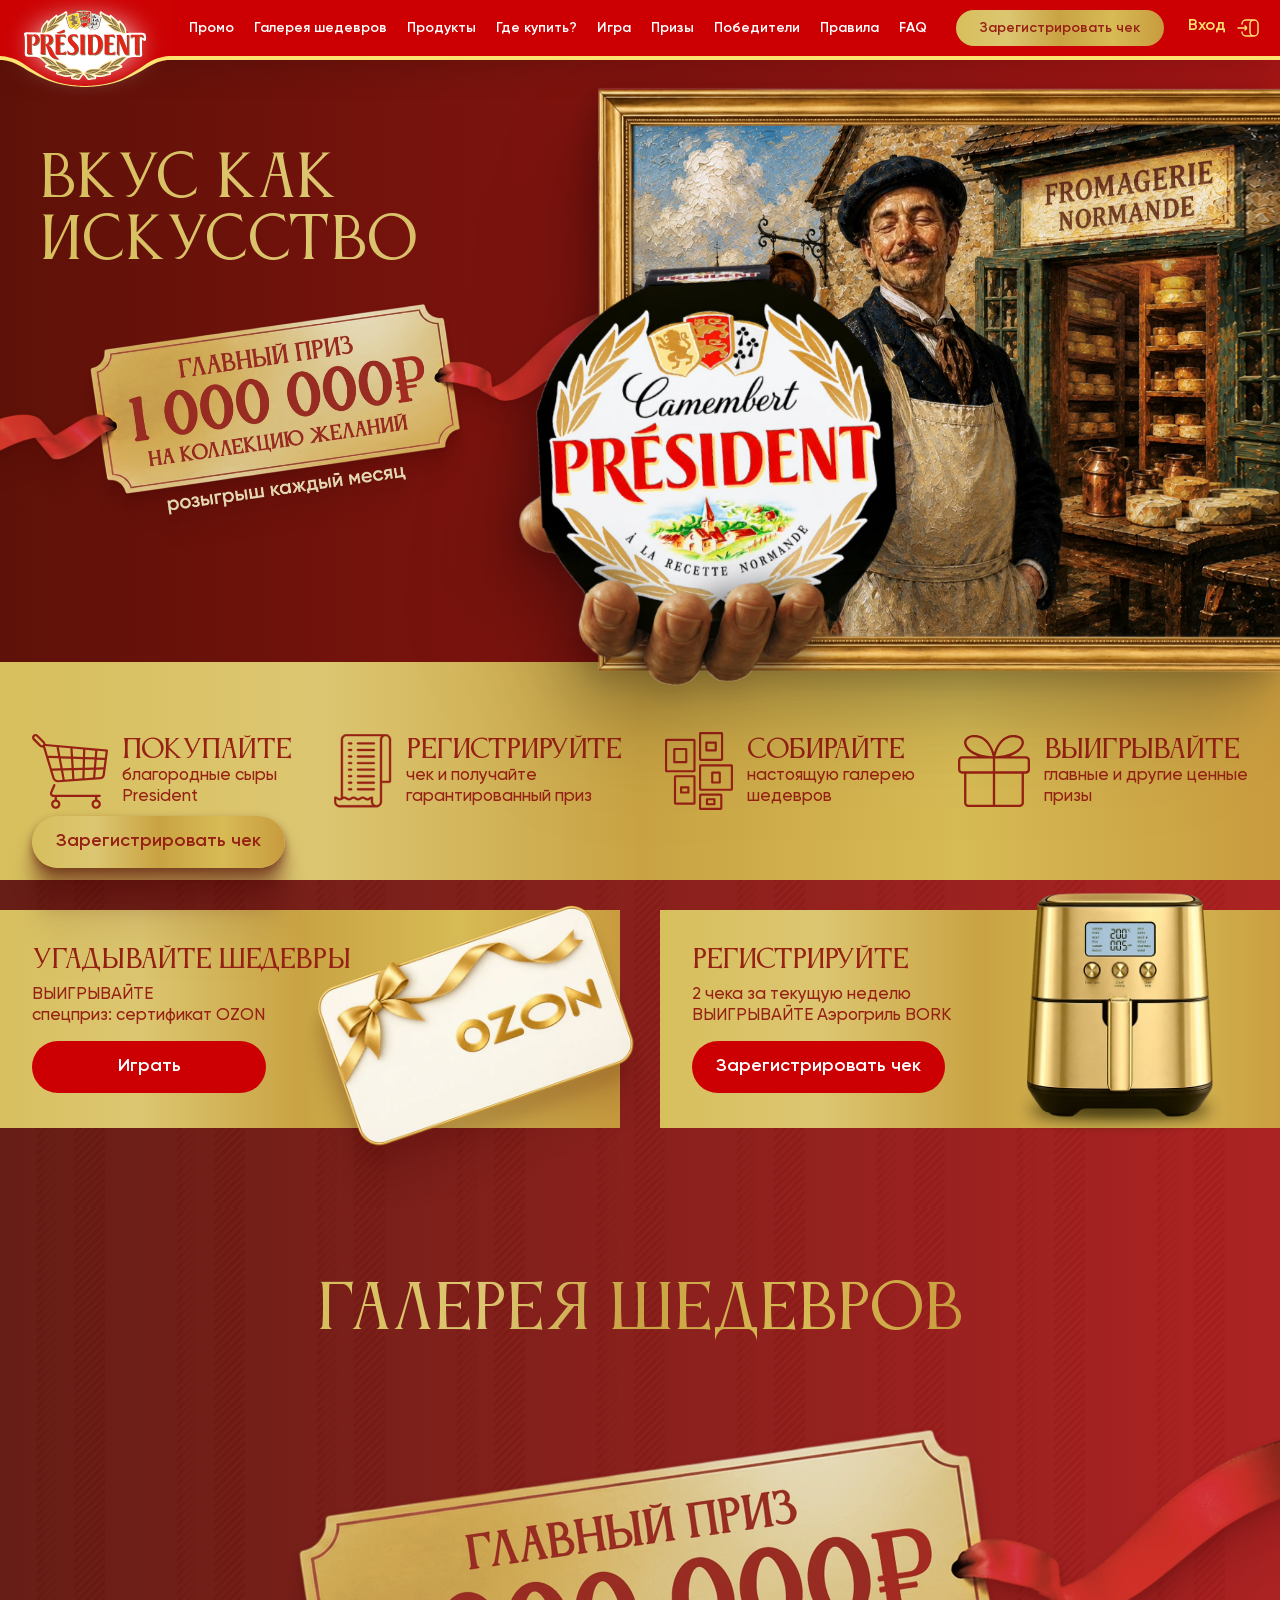
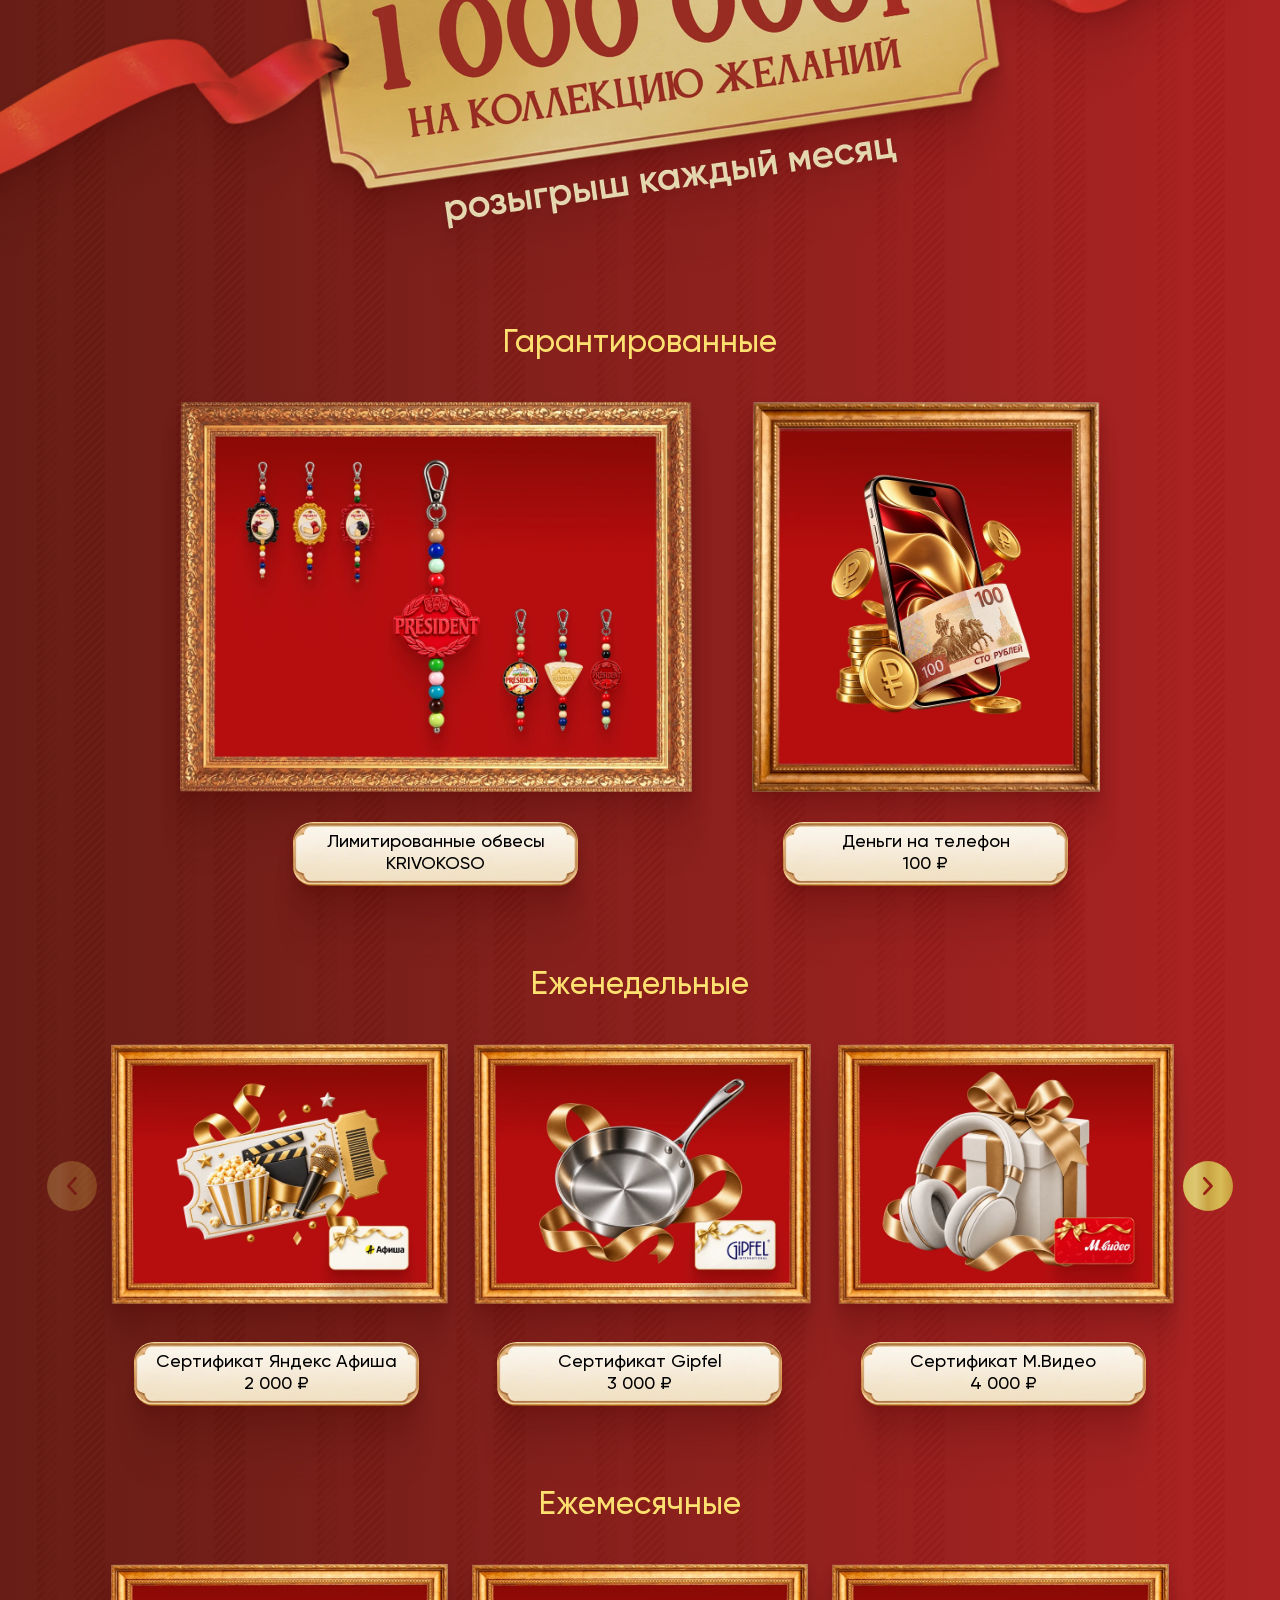
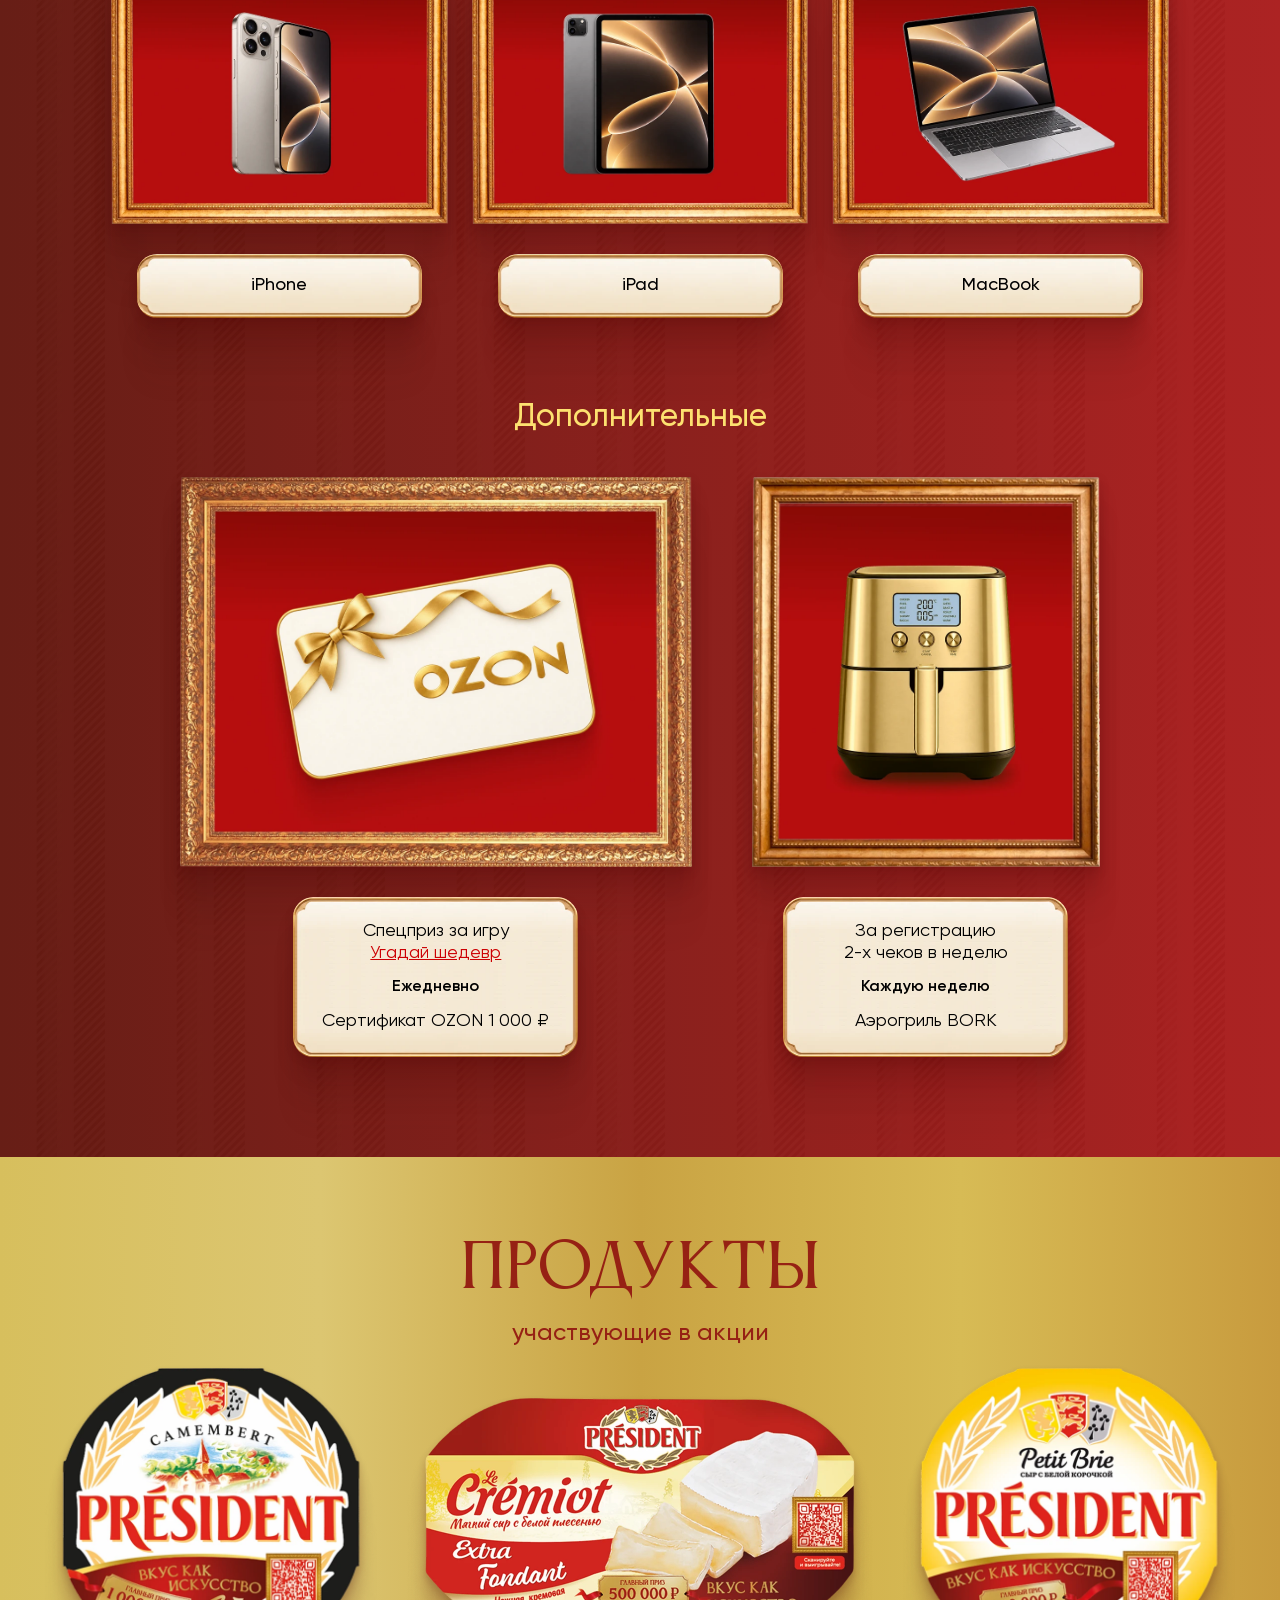
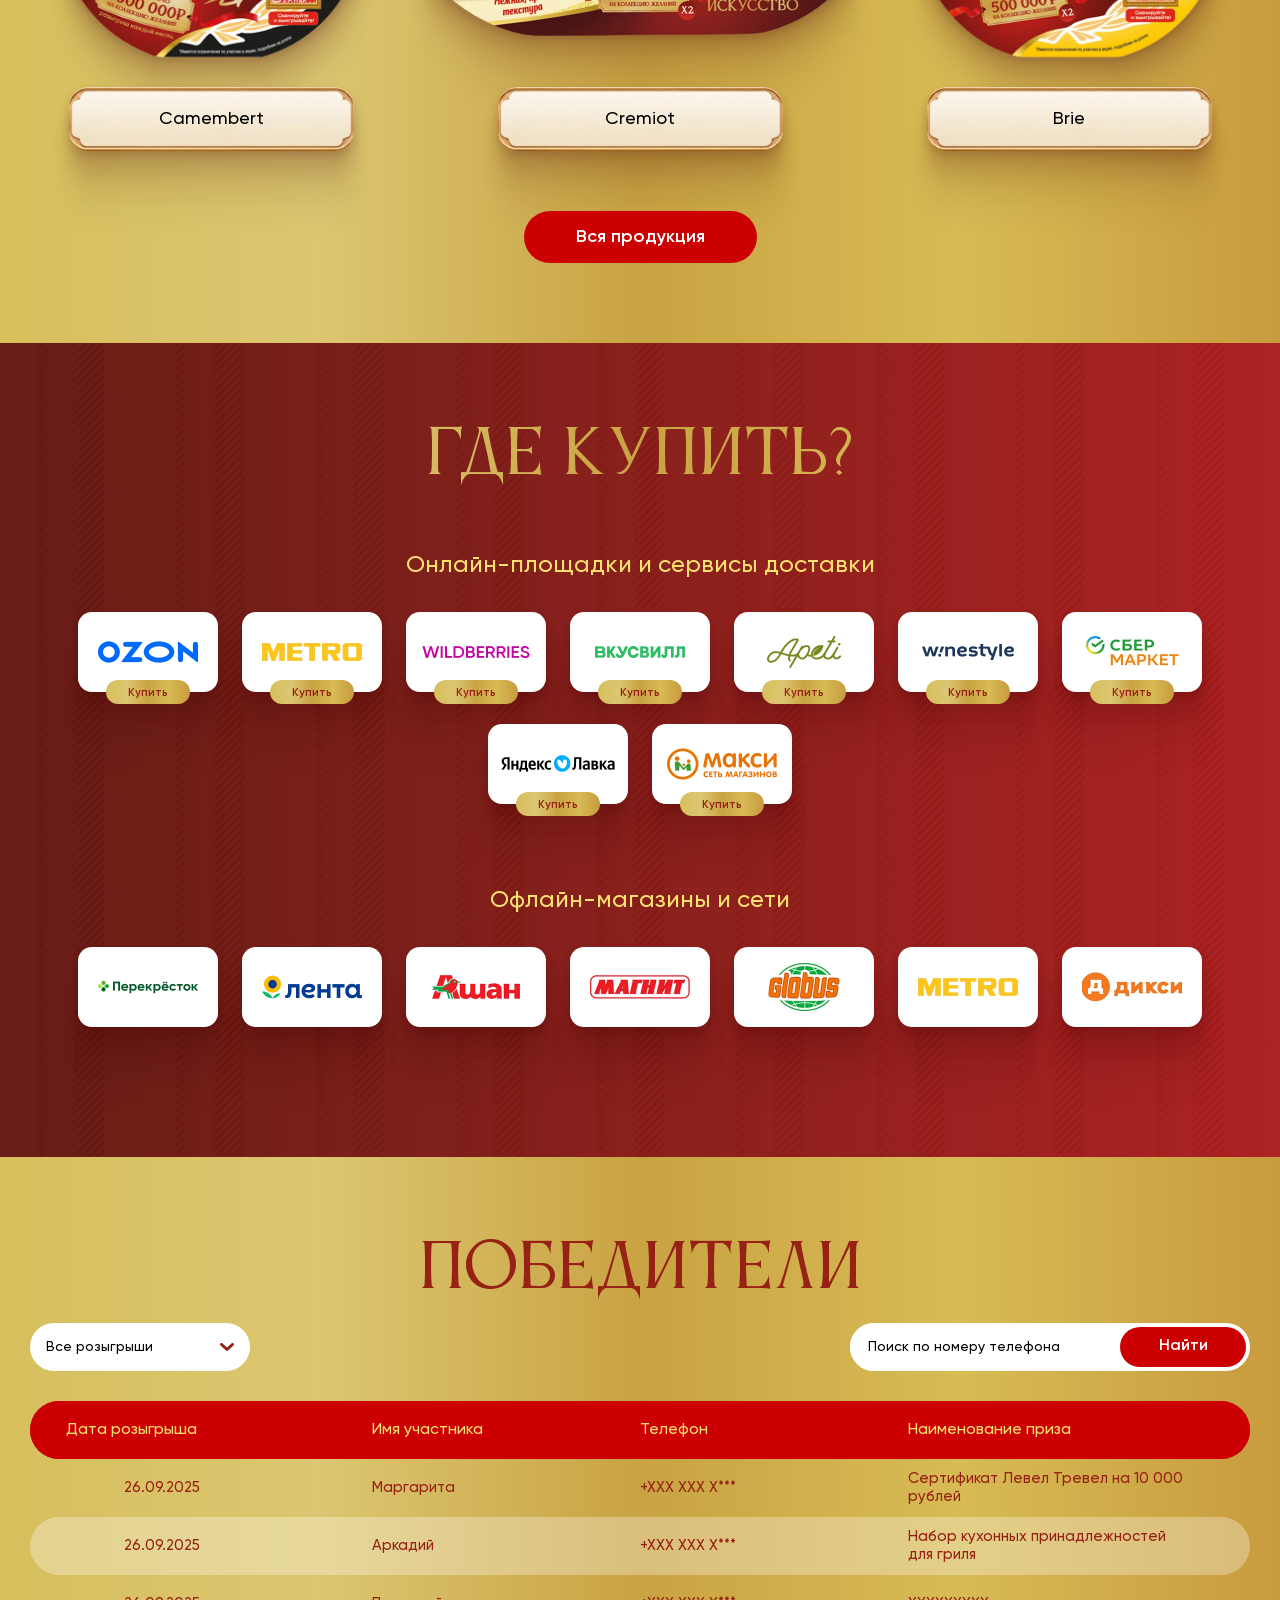
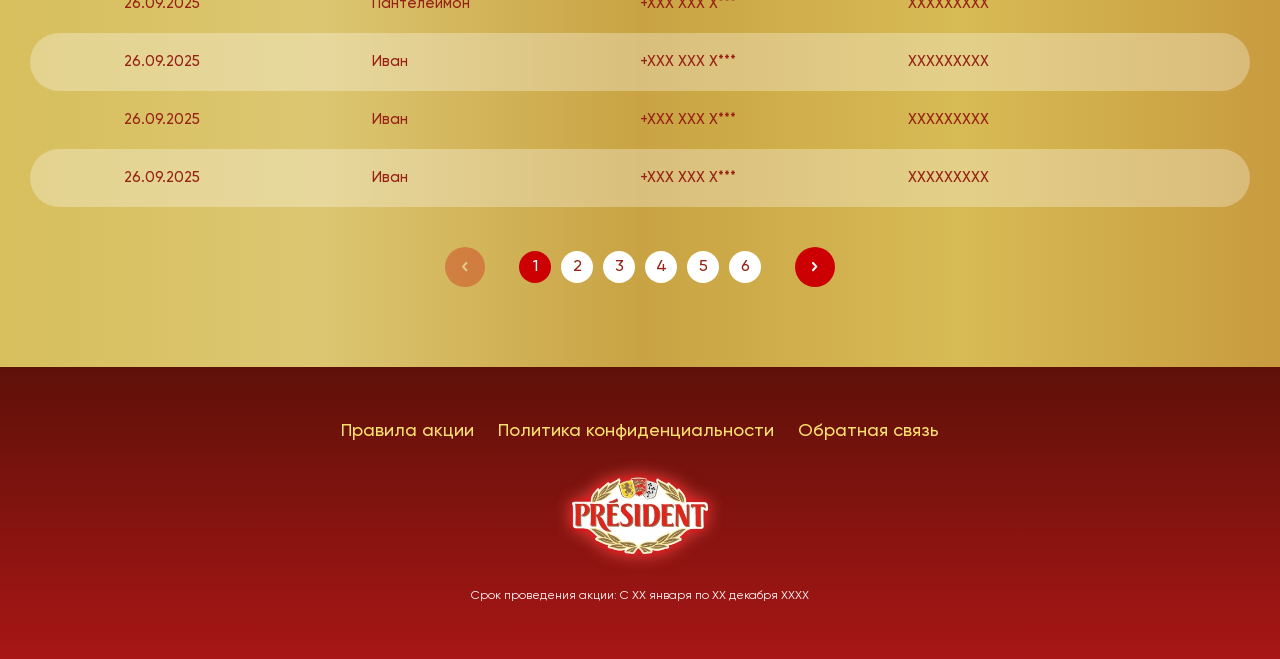
==== commit df5a0f32: "add fixes" ====
--- a/index.html
+++ b/index.html
@@ -297,6 +297,10 @@
               </div>
             </li>
           </ul>
+
+          <div class="products-button">
+            <a href="./products.html" class="button button--red"><span>Вся продукция</span></a>
+          </div>
         </div>
       </section>
 
@@ -961,7 +965,7 @@
           <div class="red-wrapper">
             <div class="masterpiece">
               <div class="image">
-                <img src="./assets/img/game/1.webp" alt="President" />
+                <!-- <img src="./assets/img/game/1.webp" alt="President" /> -->
               </div>
             </div>
             <h2 class="popup-title gold">Угадай шедевр!</h2>
--- a/assets/css/styles.min.css
+++ b/assets/css/styles.min.css
@@ -1 +1 @@
-:root{--4: 'circerounded-regular4', sans-serif;--5: 'circerounded-regular5', sans-serif;--400: 'montserrat-regular', sans-serif;--500: 'montserrat-medium', sans-serif;--title: 'anticva', sans-serif;--gilroy: 'gilroy', sans-serif;--bg: #cc0003;--bg-dark: #b60003;--yellow: #fde170;--yellow-light: #e6d689;--color: #ffffff;--gradient: linear-gradient(90deg, #ffe680 0%, #fab041 50%, #ffe680 100%);--golden-gradient: linear-gradient(90deg, #d7bf5d, #dcc671, #c9a343, #d7bb55, #c89b3e);--white: #ffffff;--black: #000000;--red: #cc0003;--red-text: #962114;--invalid: #e6d689;--vh: 1vh}@font-face{font-family:"anticva";src:url("../fonts/anticva-regular.woff2") format("woff2"),url("../fonts/anticva-regular.woff") format("woff");font-weight:400;font-style:normal}@font-face{font-family:"gilroy";src:url("../fonts/gilroy-regular.woff2") format("woff2"),url("../fonts/gilroy-regular.woff") format("woff");font-weight:400;font-style:normal}@font-face{font-family:"gilroy";src:url("../fonts/gilroy-medium.woff2") format("woff2"),url("../fonts/gilroy-medium.woff") format("woff");font-weight:500;font-style:normal}@font-face{font-family:"gilroy";src:url("../fonts/gilroy-semibold.woff2") format("woff2"),url("../fonts/gilroy-semibold.woff") format("woff");font-weight:600;font-style:normal}@-webkit-keyframes rotate{0%{-webkit-transform:rotate(0deg);transform:rotate(0deg)}100%{-webkit-transform:rotate(360deg);transform:rotate(360deg)}}@keyframes rotate{0%{-webkit-transform:rotate(0deg);transform:rotate(0deg)}100%{-webkit-transform:rotate(360deg);transform:rotate(360deg)}}@-webkit-keyframes rotateleft{0%{-webkit-transform:rotate(0deg);transform:rotate(0deg)}100%{-webkit-transform:rotate(-360deg);transform:rotate(-360deg)}}@keyframes rotateleft{0%{-webkit-transform:rotate(0deg);transform:rotate(0deg)}100%{-webkit-transform:rotate(-360deg);transform:rotate(-360deg)}}@-webkit-keyframes pulse{0%{-webkit-transform:scale(1);transform:scale(1)}50%{-webkit-transform:scale(1.1);transform:scale(1.1)}100%{-webkit-transform:scale(1);transform:scale(1)}}@keyframes pulse{0%{-webkit-transform:scale(1);transform:scale(1)}50%{-webkit-transform:scale(1.1);transform:scale(1.1)}100%{-webkit-transform:scale(1);transform:scale(1)}}@-webkit-keyframes blink{0%,100%{opacity:1}50%{opacity:0}}@keyframes blink{0%,100%{opacity:1}50%{opacity:0}}@-webkit-keyframes scrollDown{0%,100%{-webkit-transform:translateY(0) scaleX(0.8);transform:translateY(0) scaleX(0.8)}50%{-webkit-transform:translateY(-10px) scaleX(1);transform:translateY(-10px) scaleX(1)}}@keyframes scrollDown{0%,100%{-webkit-transform:translateY(0) scaleX(0.8);transform:translateY(0) scaleX(0.8)}50%{-webkit-transform:translateY(-10px) scaleX(1);transform:translateY(-10px) scaleX(1)}}@-webkit-keyframes slide{0%{-webkit-transform:translate(-200%, -25%) rotate(-40deg);transform:translate(-200%, -25%) rotate(-40deg)}30%,100%{-webkit-transform:translate(200%, -25%) rotate(-40deg);transform:translate(200%, -25%) rotate(-40deg)}}@keyframes slide{0%{-webkit-transform:translate(-200%, -25%) rotate(-40deg);transform:translate(-200%, -25%) rotate(-40deg)}30%,100%{-webkit-transform:translate(200%, -25%) rotate(-40deg);transform:translate(200%, -25%) rotate(-40deg)}}@-webkit-keyframes bounce{0%{-webkit-transform:scale(1);transform:scale(1)}25%{-webkit-transform:scale(1);transform:scale(1)}30%{-webkit-transform:scale(1.1);transform:scale(1.1)}35%{-webkit-transform:scale(1.08);transform:scale(1.08)}40%{-webkit-transform:scale(1.1);transform:scale(1.1)}45%{-webkit-transform:scale(1.095);transform:scale(1.095)}50%{-webkit-transform:scale(1.1);transform:scale(1.1)}75%{-webkit-transform:scale(1.1);transform:scale(1.1)}80%{-webkit-transform:scale(1);transform:scale(1)}85%{-webkit-transform:scale(1.02);transform:scale(1.02)}90%{-webkit-transform:scale(1);transform:scale(1)}95%{-webkit-transform:scale(1.005);transform:scale(1.005)}100%{-webkit-transform:scale(1);transform:scale(1)}}@keyframes bounce{0%{-webkit-transform:scale(1);transform:scale(1)}25%{-webkit-transform:scale(1);transform:scale(1)}30%{-webkit-transform:scale(1.1);transform:scale(1.1)}35%{-webkit-transform:scale(1.08);transform:scale(1.08)}40%{-webkit-transform:scale(1.1);transform:scale(1.1)}45%{-webkit-transform:scale(1.095);transform:scale(1.095)}50%{-webkit-transform:scale(1.1);transform:scale(1.1)}75%{-webkit-transform:scale(1.1);transform:scale(1.1)}80%{-webkit-transform:scale(1);transform:scale(1)}85%{-webkit-transform:scale(1.02);transform:scale(1.02)}90%{-webkit-transform:scale(1);transform:scale(1)}95%{-webkit-transform:scale(1.005);transform:scale(1.005)}100%{-webkit-transform:scale(1);transform:scale(1)}}@-webkit-keyframes shineSweep{0%{-webkit-transform:translateX(-100%) skewX(10deg);transform:translateX(-100%) skewX(10deg)}30%{-webkit-transform:translateX(100%) skewX(10deg);transform:translateX(100%) skewX(10deg)}100%{-webkit-transform:translateX(100%) skewX(10deg);transform:translateX(100%) skewX(10deg)}}@keyframes shineSweep{0%{-webkit-transform:translateX(-100%) skewX(10deg);transform:translateX(-100%) skewX(10deg)}30%{-webkit-transform:translateX(100%) skewX(10deg);transform:translateX(100%) skewX(10deg)}100%{-webkit-transform:translateX(100%) skewX(10deg);transform:translateX(100%) skewX(10deg)}}.preloader{display:-webkit-box;display:-ms-flexbox;display:flex;-webkit-box-pack:center;-ms-flex-pack:center;justify-content:center;-webkit-box-align:center;-ms-flex-align:center;align-items:center;-ms-flex-line-pack:center;align-content:center;position:fixed;overflow:hidden;width:100%;height:100%;left:0px;top:0px;z-index:19;background-color:var(--bg);-webkit-transition:1s;transition:1s;opacity:1;visibility:visible;pointer-events:all}.preloader.hidden{pointer-events:none;background-color:rgba(0,0,0,0);z-index:19}.preloader.hidden span{-webkit-transform:translate(0px, -60vh);-ms-transform:translate(0px, -60vh);transform:translate(0px, -60vh)}.preloader span{width:300px;height:170px;display:-webkit-inline-box;display:-ms-inline-flexbox;display:inline-flex;position:relative;-webkit-box-pack:center;-ms-flex-pack:center;justify-content:center;-webkit-box-align:center;-ms-flex-align:center;align-items:center;-ms-flex-line-pack:center;align-content:center;-webkit-transition:1s;transition:1s}@media(max-width: 1023px){.preloader span{width:180px}}.preloader span img{position:absolute;width:100%;-webkit-animation:bounce 3s ease-out infinite;animation:bounce 3s ease-out infinite}:root{font-synthesis:none;text-rendering:optimizeLegibility;-webkit-font-smoothing:antialiased;-moz-osx-font-smoothing:grayscale;outline:none;-webkit-tap-highlight-color:rgba(0,0,0,0);-webkit-backface-visibility:hidden;backface-visibility:hidden}*,*:before,*:after{padding:0;margin:0;-webkit-box-sizing:border-box;box-sizing:border-box;-webkit-tap-highlight-color:rgba(0,0,0,0)}html{height:100%}@media(prefers-reduced-motion: no-preference){html{scroll-behavior:smooth}}body{-ms-scroll-chaining:none;overscroll-behavior:none;-webkit-overflow-scrolling:auto;position:relative;width:100%;height:100%;background:#fff;color:var(--color);font-family:var(--gilroy);line-height:1.4;overflow-x:hidden;overflow-y:auto}html,body{-ms-scroll-chaining:none;overscroll-behavior:none}img{display:block;-o-object-fit:cover;object-fit:cover;-webkit-user-select:none;-moz-user-select:none;-ms-user-select:none;user-select:none}h1,h2,h3,h4,h5,h6,b,strong{font-family:var(--title);color:inherit}button{position:relative;border:none;cursor:pointer;background:none;color:inherit}button:disabled{cursor:auto;pointer-events:none}ul,menu{list-style:none}a{text-decoration:none;color:inherit}table,thead,tbody,tfoot,tr,th,td{margin:0;padding:0;border:0;font:inherit;vertical-align:middle}table{border-collapse:collapse;border-spacing:0}.custom-scrollbar{-webkit-overflow-scrolling:touch;scroll-behavior:smooth}.custom-scrollbar::-webkit-scrollbar{width:4px;height:4px}.custom-scrollbar::-webkit-scrollbar-thumb{background-color:rgba(26,38,99,.1);border-radius:2px;background-clip:padding-box}.custom-scrollbar::-webkit-scrollbar-track{background-color:rgba(26,38,99,.1);border-radius:2px}.custom-scrollbar{scrollbar-width:thin;scrollbar-color:var(--color) rgba(26,38,99,.1)}.show_in_tablet{display:none}@media(max-width: 1279px){.show_in_tablet{display:block}}@media(max-width: 767px){.only-in-desctop{display:none}}.link{color:var(--yellow);border-bottom:1px solid var(--yellow);cursor:pointer}.link.link--white{color:var(--white);border-bottom:1px solid var(--white)}.body{display:-webkit-box;display:-ms-flexbox;display:flex;-webkit-box-orient:vertical;-webkit-box-direction:normal;-ms-flex-direction:column;flex-direction:column}.main{display:block;position:relative;z-index:1;-webkit-box-flex:1;-ms-flex:1;flex:1;background:-webkit-gradient(linear, left top, right top, from(#5e1108), to(#a81616));background:linear-gradient(90deg, #5e1108, #a81616)}.container{display:block;position:relative;width:100%;max-width:1440px;margin:0 auto}@media(max-width: 1279px){.container{padding:0px 20px}}.section{position:relative;overflow:hidden;z-index:2;padding:80px 0px;scroll-margin:60px}@media(max-width: 1151px){.section{scroll-margin:50px}}.section.lines--bg:before{content:"";position:absolute;left:0px;top:0px;width:100%;height:100%;z-index:1;background:url("../img/bg-lines.webp") repeat left top;background-size:1402px 100px;opacity:.3;pointer-events:none}@media(max-width: 1151px){.section{padding:50px 0px}}.section.visible{overflow:visible}.slider-arrows{display:-webkit-inline-box;display:-ms-inline-flexbox;display:inline-flex;gap:12px;padding-bottom:10px;-webkit-box-pack:justify;-ms-flex-pack:justify;justify-content:space-between}@media(max-width: 1279px){.slider-arrows{gap:10px;padding-bottom:8px}}@media(max-width: 767px){.slider-arrows{display:none}}.swiper{width:100%}.swiper-arrow{display:-webkit-box;display:-ms-flexbox;display:flex;position:absolute;width:50px;height:50px}@media(max-width: 1023px){.swiper-arrow{width:40px;height:40px}}.swiper-arrow{border:none;-ms-flex-wrap:wrap;flex-wrap:wrap;-webkit-box-pack:center;-ms-flex-pack:center;justify-content:center;-webkit-box-align:center;-ms-flex-align:center;align-items:center;-ms-flex-line-pack:center;align-content:center;opacity:1;-webkit-transition:opacity .3s;transition:opacity .3s;z-index:3;margin-top:-25px;top:50%;border-radius:50px}.swiper-arrow[data-arrow-prev]{background:url("../img/svg/arrow-prev.svg") no-repeat center center,var(--golden-gradient);right:calc(100% + 14px)}@media(max-width: 1023px){.swiper-arrow[data-arrow-prev]{right:calc(100% + 8px)}}.swiper-arrow[data-arrow-next]{background:url("../img/svg/arrow-next.svg") no-repeat center center,var(--golden-gradient);left:calc(100% + 14px)}@media(max-width: 1023px){.swiper-arrow[data-arrow-next]{left:calc(100% + 8px)}}.swiper-arrow.swiper-button-disabled{opacity:.3;pointer-events:none}[data-pagination]{margin-bottom:16px;font-size:24px;font-weight:400;color:var(--yellow)}@media(max-width: 767px){[data-pagination]{margin-bottom:12px;font-size:18px}}.burger{display:none}.header{display:block;position:fixed;top:0px;left:0px;width:100%;height:60px;z-index:20;background:var(--bg);-webkit-box-shadow:0px 0px 40px rgba(0,0,0,0);box-shadow:0px 0px 40px rgba(0,0,0,0);-webkit-transition:-webkit-box-shadow .6s,-webkit-transform 1s;transition:-webkit-box-shadow .6s,-webkit-transform 1s;transition:box-shadow .6s,transform 1s;transition:box-shadow .6s,transform 1s,-webkit-box-shadow .6s,-webkit-transform 1s;-webkit-transform:translate(0%, -150%);-ms-transform:translate(0%, -150%);transform:translate(0%, -150%);border-bottom:4px solid var(--yellow);-webkit-box-shadow:0px 0px 40px rgba(0,0,0,.2);box-shadow:0px 0px 40px rgba(0,0,0,.2)}.header .container{display:-webkit-box;display:-ms-flexbox;display:flex;position:relative;-ms-flex-wrap:wrap;flex-wrap:wrap;-webkit-box-pack:justify;-ms-flex-pack:justify;justify-content:space-between;-webkit-box-align:center;-ms-flex-align:center;align-items:center;-ms-flex-line-pack:center;align-content:center;width:100%;gap:10px;padding:0px 20px;max-width:100%}@media(min-width: 1600px){.header .container{padding-right:24px}}@media(max-width: 1365px){.header .container{padding-left:0px}}@media(max-width: 767px){.header .container{padding-left:20px}}.loaded .header{-webkit-transform:translate(0%, 0%);-ms-transform:translate(0%, 0%);transform:translate(0%, 0%)}.header__logo{display:block;position:relative;width:170px;height:56px}.header__logo .logo{position:absolute;top:0px;left:0px}.logo{display:block;position:relative;width:100%;height:88px;z-index:3;background:url("../img/svg/logo-bg.svg") no-repeat center center/cover}.logo img{position:relative;width:122px;height:auto;margin:0 auto;margin-top:10px;z-index:2;opacity:1}.logo:before{content:"";display:block;width:60%;height:50%;left:20%;top:25%;-webkit-box-shadow:0px 0px 30px #fff;box-shadow:0px 0px 30px #fff;border-radius:100%;position:absolute;z-index:1}.navigation{display:-webkit-box;display:-ms-flexbox;display:flex;-webkit-box-align:center;-ms-flex-align:center;align-items:center;-webkit-box-pack:center;-ms-flex-pack:center;justify-content:center;z-index:2;-webkit-box-flex:1;-ms-flex:1;flex:1}.menu{display:-webkit-inline-box;display:-ms-inline-flexbox;display:inline-flex;-webkit-box-flex:1;-ms-flex:1;flex:1;-ms-flex-wrap:wrap;flex-wrap:wrap;-webkit-box-pack:center;-ms-flex-pack:center;justify-content:center;-webkit-box-align:center;-ms-flex-align:center;align-items:center;-ms-flex-line-pack:center;align-content:center;gap:32px}.menu li .menu__link{font-size:14px;font-weight:600;line-height:1;-webkit-transition:color .3s;transition:color .3s;color:var(--white);cursor:pointer}.menu li .menu__link.active{color:var(--yellow)}.menu li .menu__link:hover{color:var(--yellow)}.menu li:first-child{margin-left:auto}@media(max-width: 1439px){.menu{gap:28px}.menu li .menu__link{font-size:14px}}@media(max-width: 1365px){.menu{gap:20px}.menu li .menu__link{font-size:14px}}@media(max-width: 1279px){.menu{gap:18px}.menu li .menu__link{font-size:12px}}.header__buttons{display:-webkit-inline-box;display:-ms-inline-flexbox;display:inline-flex;position:relative;-webkit-box-pack:start;-ms-flex-pack:start;justify-content:flex-start;-webkit-box-align:center;-ms-flex-align:center;align-items:center;-ms-flex-line-pack:center;align-content:center;gap:24px;margin-left:auto}@media(max-width: 1151px){.header{border-bottom:0px}.burger{display:-webkit-box;display:-ms-flexbox;display:flex;position:absolute;right:10px;-webkit-box-pack:center;-ms-flex-pack:center;justify-content:center;-webkit-box-align:center;-ms-flex-align:center;align-items:center;-ms-flex-line-pack:center;align-content:center;width:50px;height:50px;border-radius:50px;background:var(--brown);font-size:0px;z-index:2}.burger span,.burger:before,.burger:after{position:absolute;height:2px;background:var(--white);-webkit-transition:.6s;transition:.6s;opacity:1;z-index:1}.burger:before{content:"";width:22px}.burger:after{content:"";width:10px}.burger span{width:16px;-webkit-transform:translate(0px, 0px);-ms-transform:translate(0px, 0px);transform:translate(0px, 0px)}.burger:before{-webkit-transform:translate(0px, -8px) rotate(0deg);-ms-transform:translate(0px, -8px) rotate(0deg);transform:translate(0px, -8px) rotate(0deg)}.burger:after{-webkit-transform:translate(0px, 8px) rotate(0deg);-ms-transform:translate(0px, 8px) rotate(0deg);transform:translate(0px, 8px) rotate(0deg)}.burger.open span{-webkit-transform:translate(10px, 0px);-ms-transform:translate(10px, 0px);transform:translate(10px, 0px);opacity:0}.burger.open:before{width:22px;-webkit-transform:translate(0px, 0px) rotate(45deg);-ms-transform:translate(0px, 0px) rotate(45deg);transform:translate(0px, 0px) rotate(45deg)}.burger.open:after{width:22px;-webkit-transform:translate(0px, 0px) rotate(-45deg);-ms-transform:translate(0px, 0px) rotate(-45deg);transform:translate(0px, 0px) rotate(-45deg)}.header{height:53px;border-bottom:none}.header:before{content:"";position:absolute;left:0px;top:0px;width:100%;height:100%;background:var(--bg);border-bottom:3px solid var(--yellow);z-index:2}.header__logo{margin:0 auto;height:53px;width:146px}.header__logo .logo{height:78px;background:url("../img/svg/logo-bg-mobil.svg") no-repeat center top/cover}.header__logo .logo img{width:102px}.header__logo .logo:before{width:50%;height:50%;left:25%;top:25%}.navigation{position:fixed;-webkit-box-align:start;-ms-flex-align:start;align-items:flex-start;width:100%;height:100vh;overflow-x:hidden;overflow-y:auto;scrollbar-width:none;-ms-overflow-style:none;top:0px;right:0px;background:var(--bg);-webkit-transform:translate(0%, -100%);-ms-transform:translate(0%, -100%);transform:translate(0%, -100%);-webkit-transition:-webkit-transform .6s;transition:-webkit-transform .6s;transition:transform .6s;transition:transform .6s, -webkit-transform .6s;padding:0px;z-index:0}.navigation::-webkit-scrollbar{width:0px;height:0px;display:none}.navigation.open{-webkit-transform:translate(0%, 0%);-ms-transform:translate(0%, 0%);transform:translate(0%, 0%)}.menu{padding:100px 30px 40px 30px;background:linear-gradient(100deg, #5e1108, #a81616);width:100%;max-width:100%;min-height:100svh;-ms-flex-wrap:nowrap;flex-wrap:nowrap;-webkit-box-orient:vertical;-webkit-box-direction:normal;-ms-flex-direction:column;flex-direction:column;-webkit-box-pack:start;-ms-flex-pack:start;justify-content:flex-start;-webkit-box-align:center;-ms-flex-align:center;align-items:center;-ms-flex-line-pack:center;align-content:center;gap:24px}}@media(max-width: 1151px)and (max-width: 767px){.menu{padding:100px 20px 40px 20px}}@media(max-width: 1151px){.menu li:first-child{margin-left:0;margin-top:auto}.menu li .menu__link{font-size:24px}.menu li.header__buttons{width:100%;margin-top:auto;-webkit-box-orient:vertical;-webkit-box-direction:normal;-ms-flex-direction:column;flex-direction:column}}.fixed-button{display:-webkit-box;display:-ms-flexbox;display:flex;position:fixed;min-width:100vw;max-width:100vw;left:0px;bottom:40px;-ms-flex-wrap:wrap;flex-wrap:wrap;-webkit-box-pack:center;-ms-flex-pack:center;justify-content:center;-webkit-box-align:center;-ms-flex-align:center;align-items:center;-ms-flex-line-pack:center;align-content:center;padding:0px 20px;z-index:5;pointer-events:none}@media(max-width: 767px){.fixed-button{bottom:20px}}.buttons{display:-webkit-box;display:-ms-flexbox;display:flex;position:relative;width:100%;-webkit-box-orient:vertical;-webkit-box-direction:normal;-ms-flex-direction:column;flex-direction:column;-webkit-box-pack:start;-ms-flex-pack:start;justify-content:flex-start;-webkit-box-align:start;-ms-flex-align:start;align-items:flex-start;-ms-flex-line-pack:start;align-content:flex-start;gap:20px}.button{display:-webkit-inline-box;display:-ms-inline-flexbox;display:inline-flex;overflow:hidden;z-index:1;min-height:52px;-webkit-box-pack:center;-ms-flex-pack:center;justify-content:center;-webkit-box-align:center;-ms-flex-align:center;align-items:center;-ms-flex-line-pack:center;align-content:center;position:relative;font-size:18px;font-family:var(--gilroy);font-weight:600;line-height:1.2;color:var(--red-text);padding:10px 24px;z-index:1;-webkit-transition:color .3s;transition:color .3s;-webkit-user-select:none;-moz-user-select:none;-ms-user-select:none;user-select:none;outline:none;cursor:pointer;border-radius:52px;background:var(--golden-gradient)}.button.medium{min-height:40px;font-size:16px}.button.full{width:100%}.button.button--small{font-size:16px;min-height:36px;padding:4px 24px;border-radius:40px;color:var(--red-text)}.button.button--small span{display:block;position:relative}@media(max-width: 1439px){.button.button--small{font-size:14px}}@media(max-width: 1279px){.button.button--small{font-size:14px;padding:4px 18px;min-height:30px}}@media(max-width: 1151px){.button.button--small{font-size:20px;min-height:54px;padding:4px 32px}}.button.button--red{background:var(--red);color:var(--white)}@media(hover: hover){.button.button--red:hover{color:var(--red-text)}}.button.button--white{background:#f1e2c9;color:var(--red-text)}@media(hover: hover){.button.button--white:hover{color:var(--red-text)}}.button.button--red-submit{background:var(--red);color:var(--white)}.button.button--red-submit:before,.button.button--red-submit:after{background:var(--red-text)}.button:before,.button:after{content:"";display:block;position:absolute;pointer-events:none;width:100%;height:100%;background:var(--white);z-index:-1;-webkit-transition:-webkit-transform .5s;transition:-webkit-transform .5s;transition:transform .5s;transition:transform .5s, -webkit-transform .5s}.button:before{left:0px;bottom:0%;-webkit-transform:translate(0%, -100%);-ms-transform:translate(0%, -100%);transform:translate(0%, -100%);border-radius:0px 0px 50% 50%}.button:after{left:0px;top:0px;-webkit-transform:translate(0%, 100%);-ms-transform:translate(0%, 100%);transform:translate(0%, 100%);border-radius:50% 50% 0px 0px}@media(min-width: 1024px){.button:hover:before{-webkit-transform:translate(0%, 0%);-ms-transform:translate(0%, 0%);transform:translate(0%, 0%)}.button:hover:after{-webkit-transform:translate(0%, 0%);-ms-transform:translate(0%, 0%);transform:translate(0%, 0%)}}.login-btn{display:-webkit-inline-box;display:-ms-inline-flexbox;display:inline-flex;position:relative;-webkit-box-pack:center;-ms-flex-pack:center;justify-content:center;-webkit-box-align:center;-ms-flex-align:center;align-items:center;-ms-flex-line-pack:center;align-content:center;gap:10px;color:var(--yellow);font-family:var(--gilroy);font-weight:600;font-size:16px;line-height:18px}.login-btn span{display:block;position:relative;-webkit-transform:translateY(-2px);-ms-transform:translateY(-2px);transform:translateY(-2px)}.login-btn:after{content:"";display:block;width:24px;height:24px;background:url("../img/svg/login.svg") no-repeat center center/cover}@media(max-width: 1279px){.login-btn{font-size:14px}.login-btn:after{width:22px;height:22px}}@media(max-width: 1151px){.login-btn{font-size:24px;font-weight:500}.login-btn:after{width:32px;height:32px}}.titleBox{display:-webkit-box;display:-ms-flexbox;display:flex;position:relative;width:100%;-ms-flex-wrap:wrap;flex-wrap:wrap;-webkit-box-pack:center;-ms-flex-pack:center;justify-content:center;-webkit-box-align:center;-ms-flex-align:center;align-items:center;-ms-flex-line-pack:center;align-content:center;gap:24px;text-align:center}.title{font-family:var(--title)}.title.red{color:var(--red-text)}.title.gold{background:var(--golden-gradient);background-clip:text;-webkit-background-clip:text;color:rgba(0,0,0,0);-webkit-text-fill-color:rgba(0,0,0,0)}.title.title--h1{font-size:32px;line-height:1.1;text-align:left}@media(min-width: 500px){.title.title--h1{font-size:50px}}@media(min-width: 1024px){.title.title--h1{font-size:56px}}@media(min-width: 1440px){.title.title--h1{font-size:80px}}.title.title--h2{font-size:60px;line-height:1.1;text-align:center}@media(max-width: 767px){.title.title--h2{font-size:40px}}.title.title--h3{font-size:32px;line-height:1.12}@media(max-width: 767px){.title.title--h3{font-size:26px}}.title.title--h4{font-size:30px;line-height:1.12}.title.title--h5{font-size:28px;line-height:1.2}.title.title--hero{display:block;width:100%;max-width:654px;margin-left:100px;font-size:54px;line-height:1.2;-ms-flex-negative:0;flex-shrink:0}.title.title--hero span{display:block;position:relative;text-transform:uppercase;width:100%}.title.title--hero span:last-child{text-align:right}.title.title--hero span.underline{display:inline-block;width:auto;position:relative;z-index:0}.title.title--hero span.underline:before{content:"";position:absolute;background:url("../img/svg/underline.svg") no-repeat left center;background-size:530px 100%;width:0%;height:20px;bottom:4px;left:-14%;z-index:-1;opacity:0;-webkit-transition:1s ease .5s;transition:1s ease .5s}@media(max-width: 1279px){.title.title--hero{max-width:540px;margin-left:30px;font-size:56px}.title.title--hero span.underline:before{background-size:420px 100%}}@media(max-width: 767px){.title.title--hero{max-width:340px;margin-left:0px;font-size:35px}.title.title--hero span.underline:before{background-size:270px 100%;height:15px;bottom:0px}}.loaded .title.title--hero span.underline:before{opacity:1;width:124%}.subtitle{display:block;font-weight:500;font-family:var(--gilroy);font-size:24px;line-height:1.2;color:var(--yellow)}.subtitle.big{font-size:32px}@media(max-width: 767px){.subtitle.big{font-size:24px}}.accordeon{display:block;width:100%}.accordeon.open .question:before{-webkit-transform:rotate(270deg);-ms-transform:rotate(270deg);transform:rotate(270deg)}.accordeon .question{display:-webkit-box;display:-ms-flexbox;display:flex;position:relative;width:100%;-webkit-box-pack:start;-ms-flex-pack:start;justify-content:flex-start;-webkit-box-align:center;-ms-flex-align:center;align-items:center;-ms-flex-line-pack:center;align-content:center;padding:12px 50px 12px 24px;min-height:50px;position:relative;font-size:20px;cursor:pointer}@media(max-width: 767px){.accordeon .question{font-size:16px}}.accordeon .question:before{content:"";width:50px;height:50px;background:url("../img/svg/arrow-next-white.svg") no-repeat center center;background-size:10px 18px;position:absolute;right:0px;top:0px;pointer-events:none;-webkit-transform:rotate(90deg);-ms-transform:rotate(90deg);transform:rotate(90deg);-webkit-transition:.3s;transition:.3s}.accordeon .question>*{pointer-events:none}.accordeon .answer{display:block;position:relative;overflow:hidden;height:0px;-webkit-transition:.3s;transition:.3s}.accordeon .answer .answer__content{display:-webkit-box;display:-ms-flexbox;display:flex;position:relative;width:100%;-webkit-box-orient:vertical;-webkit-box-direction:normal;-ms-flex-direction:column;flex-direction:column;gap:10px;padding:24px;padding-top:10px}.accordeon .answer .answer__content p,.accordeon .answer .answer__content li{display:block;position:relative;font-size:16px;line-height:1.4}@media(max-width: 767px){.accordeon .answer .answer__content p,.accordeon .answer .answer__content li{font-size:15px}}.accordeon .answer .answer__content p a,.accordeon .answer .answer__content li a{text-decoration:underline}.accordeon .answer .answer__content ul{display:-webkit-box;display:-ms-flexbox;display:flex;width:100%;-webkit-box-orient:vertical;-webkit-box-direction:normal;-ms-flex-direction:column;flex-direction:column;gap:10px}.accordeon .answer .answer__content ul li{padding-left:20px}.accordeon .answer .answer__content ul li:before{content:"";width:4px;height:4px;border-radius:4px;background:var(--white);position:absolute;left:4px;top:7px}.tabs{width:100%;display:block}.tabs-navigation{display:-webkit-box;display:-ms-flexbox;display:flex;position:relative;width:100%;-webkit-box-pack:stretch;-ms-flex-pack:stretch;justify-content:stretch;-webkit-box-align:center;-ms-flex-align:center;align-items:center;-ms-flex-line-pack:center;align-content:center}.tabs-navigation li{-webkit-box-flex:1;-ms-flex:1;flex:1}.tabs-navigation li:first-child{-webkit-box-flex:1;-ms-flex:auto;flex:auto}.tabs-navigation li button{display:-webkit-box;display:-ms-flexbox;display:flex;position:relative;width:100%;-ms-flex-wrap:wrap;flex-wrap:wrap;-webkit-box-pack:center;-ms-flex-pack:center;justify-content:center;-webkit-box-align:center;-ms-flex-align:center;align-items:center;-ms-flex-line-pack:center;align-content:center;gap:20px;min-height:66px;border-radius:24px 24px 0px 0px;background:rgba(0,0,0,0);-webkit-transition:.3s;transition:.3s;font-size:24px;line-height:1;font-family:var(--title);text-transform:uppercase;padding:0px 30px}.tabs-navigation li button span{pointer-events:none;background:var(--golden-gradient);background-clip:text;-webkit-background-clip:text;color:rgba(0,0,0,0);-webkit-text-fill-color:rgba(0,0,0,0)}.tabs-navigation li button.active{background:#a81616;pointer-events:none}.tab{display:block;width:100%;position:relative;overflow:hidden;height:0px;opacity:0;-webkit-transition:.3s;transition:.3s}.tab.active{opacity:1}:root{--input-font-family: var(--gilroy);--input-font-size: 14px;--input-height: 36px;--input-background: #ffffff;--input-border: #ffffff;--input-color: #000000;--input-placeholder-color: #000000;--invalid: var(--yellow)}fieldset{border:0}.form{display:-webkit-box;display:-ms-flexbox;display:flex;-ms-flex-wrap:wrap;flex-wrap:wrap;width:100%;gap:10px}.label{display:block;width:100%;position:relative;color:inherit}.label .label__text{font-size:10px;margin-bottom:5px;color:hsla(0,0%,100%,.7)}.input-icon{display:-webkit-box;display:-ms-flexbox;display:flex;position:absolute;width:var(--input-height);height:var(--input-height);right:0px;top:0px;-webkit-box-pack:center;-ms-flex-pack:center;justify-content:center;-webkit-box-align:center;-ms-flex-align:center;align-items:center;-ms-flex-line-pack:center;align-content:center;-ms-flex-negative:0;flex-shrink:0;-webkit-transition:.3s;transition:.3s;-webkit-transform:rotate(0deg);-ms-transform:rotate(0deg);transform:rotate(0deg)}.input-icon svg{width:35%;height:auto;pointer-events:none}.input-icon.full{right:4px}.input-icon.full svg{width:100%;height:auto}span.input-icon{pointer-events:none}.input{width:100%;height:var(--input-height);background:var(--input-background);border:2px solid var(--input-border);border-radius:12px;font-family:var(--input-font-family);font-weight:500;font-size:var(--input-font-size);color:var(--input-color);padding:0px 12px;outline:none;-webkit-appearance:none;-moz-appearance:none;appearance:none;-webkit-transition:.3s;transition:.3s;-webkit-box-shadow:none;box-shadow:none;resize:none}.input.input--textarea{height:88px;padding:10px 12px}.input.input-search{padding-right:var(--input-height);width:100%;max-width:100%;height:56px;border-radius:16px;font-family:var(--gilroy);font-size:20px;padding-right:56px;background:rgba(0,0,0,0);color:var(--white);padding-left:30px}.input.input-search::-webkit-input-placeholder{font-family:var(--gilroy);color:var(--white);font-size:20px}.input.input-search::-moz-placeholder{font-family:var(--gilroy);color:var(--white);font-size:20px}.input.input-search:-ms-input-placeholder{font-family:var(--gilroy);color:var(--white);font-size:20px}.input.input-search::-ms-input-placeholder{font-family:var(--gilroy);color:var(--white);font-size:20px}.input.input-search::placeholder{font-family:var(--gilroy);color:var(--white);font-size:20px}@media(max-width: 1023px){.input.input-search{font-size:16px;padding-left:18px}.input.input-search::-webkit-input-placeholder{font-size:16px}.input.input-search::-moz-placeholder{font-size:16px}.input.input-search:-ms-input-placeholder{font-size:16px}.input.input-search::-ms-input-placeholder{font-size:16px}.input.input-search::placeholder{font-size:16px}}.input.placeholder{color:var(--input-placeholder-color)}.input.placeholder+.input-icon{color:var(--input-placeholder-color)}.input::-webkit-input-placeholder{opacity:1;-webkit-transition:.3s;transition:.3s;color:var(--input-placeholder-color);font-family:var(--input-font-family);font-weight:500;font-size:var(--input-font-size)}.input::-moz-placeholder{opacity:1;-moz-transition:.3s;transition:.3s;color:var(--input-placeholder-color);font-family:var(--input-font-family);font-weight:500;font-size:var(--input-font-size)}.input:-ms-input-placeholder{opacity:1;-ms-transition:.3s;transition:.3s;color:var(--input-placeholder-color);font-family:var(--input-font-family);font-weight:500;font-size:var(--input-font-size)}.input::-ms-input-placeholder{opacity:1;-ms-transition:.3s;transition:.3s;color:var(--input-placeholder-color);font-family:var(--input-font-family);font-weight:500;font-size:var(--input-font-size)}.input::placeholder{opacity:1;-webkit-transition:.3s;transition:.3s;color:var(--input-placeholder-color);font-family:var(--input-font-family);font-weight:500;font-size:var(--input-font-size)}.input.invalid{border:2px solid var(--invalid);color:var(--bg-dark)}.input.invalid+.input-icon{color:var(--invalid)}.input:focus{border:2px solid var(--yellow)}.input:focus::-webkit-input-placeholder{opacity:0}.input:focus::-moz-placeholder{opacity:0}.input:focus:-ms-input-placeholder{opacity:0}.input:focus::-ms-input-placeholder{opacity:0}.input:focus::placeholder{opacity:0}.textarea{display:block;padding:22px 30px}textarea::-webkit-scrollbar{width:6px}textarea::-webkit-scrollbar-track{background:rgba(0,0,0,0);border-radius:16px}textarea::-webkit-scrollbar-thumb{background-color:rgba(0,0,0,.4);border-radius:16px;border:1px solid rgba(0,0,0,0);background-clip:content-box}textarea{scrollbar-width:thin;scrollbar-color:rgba(0,0,0,.4) rgba(0,0,0,0)}.radio,.checkbox{display:none}.radio+.label__text,.checkbox+.label__text{display:-webkit-box;display:-ms-flexbox;display:flex;-ms-flex-wrap:wrap;flex-wrap:wrap;-webkit-box-align:start;-ms-flex-align:start;align-items:flex-start;position:relative;width:100%;font-family:var(--gilroy);padding:10px 0px;padding-left:40px;font-size:14px;line-height:1.1;color:inherit;cursor:pointer;margin-top:8px}.radio+.label__text+.inputError,.checkbox+.label__text+.inputError{top:30px}.radio+.label__text+.inputError span:before,.checkbox+.label__text+.inputError span:before{left:9px}.radio+.label__text a,.checkbox+.label__text a{display:inline;width:auto;margin:0;text-align:left;border:none;text-decoration:underline}.radio+.label__text:before,.checkbox+.label__text:before{content:"";display:block;position:absolute;left:0px;top:4px;width:26px;height:26px;border-radius:6px;border:2px solid var(--white);background:rgba(0,0,0,0);-webkit-transition:border .3s;transition:border .3s}.radio:checked+span:before,.checkbox:checked+span:before{background:var(--white) url("../img/svg/checkbox.svg") no-repeat center center;background-size:60% 60%}.radio.invalid+span,.checkbox.invalid+span{color:var(--invalid)}.radio.invalid+span:before,.checkbox.invalid+span:before{border:2px solid var(--invalid)}.input:-webkit-autofill{-webkit-box-shadow:0 0 0px 1000px #f1f1f1 inset !important;box-shadow:0 0 0px 1000px #f1f1f1 inset !important;-webkit-text-fill-color:var(--input-color) !important;font-size:var(--input-font-size) !important;font-family:var(--input-font-family) !important;font-weight:500 !important;-webkit-transition:background-color 9999s ease-in-out 0s;transition:background-color 9999s ease-in-out 0s}.inputError{display:block;width:100%;height:0px;position:absolute;left:-20px;text-align:left;overflow:hidden;-webkit-transition:.3s;transition:.3s;color:var(--invalid);font-size:14px;font-family:var(--gilroy);z-index:10;pointer-events:none}.inputError span{display:inline-block;position:relative;padding:5px 14px;color:#442f1e;font-size:11px;background:var(--yellow);-webkit-box-shadow:0px 3px 8px rgba(0,0,0,.2);box-shadow:0px 3px 8px rgba(0,0,0,.2);top:-14px;left:0px;margin:20px}.inputError span:before{content:"";width:8px;height:8px;background:var(--yellow);position:absolute;left:14px;top:-3px;-webkit-transform:scaleX(1.5) rotate(45deg);-ms-transform:scaleX(1.5) rotate(45deg);transform:scaleX(1.5) rotate(45deg)}input[type=search]::-webkit-search-decoration,input[type=search]::-webkit-search-cancel-button,input[type=search]::-webkit-search-results-button,input[type=search]::-webkit-search-results-decoration{display:none}input[type=search]{-webkit-appearance:textfield;-moz-appearance:textfield;appearance:textfield}select.open+.input-icon{-webkit-transform:rotate(180deg);-ms-transform:rotate(180deg);transform:rotate(180deg)}.download-file{width:100%;height:200px;position:relative;margin-top:0px;margin-bottom:-10px}.label-for-file{width:100%;height:200px;border:6px solid var(--yellow);background-color:var(--black);border-radius:20px;display:-webkit-box;display:-ms-flexbox;display:flex;-webkit-box-orient:vertical;-webkit-box-direction:normal;-ms-flex-direction:column;flex-direction:column;-webkit-box-align:center;-ms-flex-align:center;align-items:center;-webkit-box-pack:center;-ms-flex-pack:center;justify-content:center;position:relative;z-index:1;cursor:pointer}.label-for-file.invalid{border:6px solid var(--invalid)}.input-file{display:none}.label-for-file img{width:40px;height:40px;pointer-events:none}.label-for-file .label__text{font-size:12px;line-height:1.4;color:hsla(0,0%,100%,.7);margin-top:24px;text-align:center;max-width:190px;pointer-events:none}.label-for-file .label__text .error{color:var(--invalid)}.label-for-file img,.label-for-file .label__text{-webkit-transition:.3s;transition:.3s}.label-for-file.loaded img,.label-for-file.loaded .label__text{opacity:0}.label-for-file.loaded::after{content:"";position:absolute;top:6px;left:6px;width:calc(100% - 12px);height:calc(100% - 12px);background-size:cover;background-position:center;z-index:1}.label-for-file.loaded::after{background-image:url("")}.select{display:block;position:relative}.footer{display:-webkit-box;display:-ms-flexbox;display:flex;-webkit-box-orient:vertical;-webkit-box-direction:normal;-ms-flex-direction:column;flex-direction:column;-webkit-box-pack:center;-ms-flex-pack:center;justify-content:center;-webkit-box-align:center;-ms-flex-align:center;align-items:center;-ms-flex-line-pack:center;align-content:center;position:relative;z-index:1;padding:54px 20px;background:-webkit-gradient(linear, left top, left bottom, from(#5e1108), to(#a81616));background:linear-gradient(#5e1108, #a81616);gap:12px}.footer p{font-size:12px;color:var(--white)}@media(max-width: 1023px){.footer{padding-bottom:100px}}@media(max-width: 767px){.footer p{font-size:10px}}.footer__menu{display:-webkit-inline-box;display:-ms-inline-flexbox;display:inline-flex;width:auto;-ms-flex-wrap:wrap;flex-wrap:wrap;-webkit-box-pack:center;-ms-flex-pack:center;justify-content:center;-webkit-box-align:start;-ms-flex-align:start;align-items:flex-start;-ms-flex-line-pack:center;align-content:center;gap:24px}.footer__menu li{font-size:18px;line-height:1.2}.footer__menu li a{font-family:var(--gilroy);font-weight:500;cursor:pointer;-webkit-transition:.3s;transition:.3s;color:var(--yellow)}.footer__menu li a:hover{color:var(--white)}@media(max-width: 1023px){.footer__menu li{font-size:18px;text-align:center}}.footer-logo{display:block;width:180px;margin:0 auto}body.locked{overflow-x:hidden;overflow-y:hidden}.backdrop{-webkit-transform:translateZ(0);transform:translateZ(0);will-change:opacity;-webkit-backface-visibility:hidden;backface-visibility:hidden;-webkit-tap-highlight-color:rgba(0,0,0,0);display:grid;place-items:center;position:fixed;top:0;left:0;width:100%;height:100dvh;z-index:1000;overflow-x:hidden;overflow-y:scroll;-ms-scroll-chaining:none;overscroll-behavior:none;-webkit-overflow-scrolling:touch;padding:50px 20px;backdrop-filter:blur(8px);-webkit-transition:opacity .5s ease-in-out 0s,visibility .5s ease-in-out 0s;transition:opacity .5s ease-in-out 0s,visibility .5s ease-in-out 0s;opacity:0;pointer-events:none;visibility:hidden}.backdrop.active{visibility:visible;opacity:1;pointer-events:all}.backdrop:before{content:"";position:absolute;pointer-events:none;left:-20px;right:-20px;top:-50px;width:calc(100% + 40px);height:calc(100% + 100px);background:#000;opacity:.5;grid-area:1/1/2/2}.popup{position:relative;-webkit-transition:.5s;transition:.5s;-webkit-transform:translate(0px, 50px);-ms-transform:translate(0px, 50px);transform:translate(0px, 50px);opacity:0;z-index:1;-webkit-user-select:none;-moz-user-select:none;-ms-user-select:none;user-select:none;width:100%;pointer-events:none}@media(max-width: 419px){.popup{width:100%}}.popup.visible{opacity:1;-webkit-transform:translate(0px, 0px);-ms-transform:translate(0px, 0px);transform:translate(0px, 0px)}.popup .popup-content{position:relative;margin:0 auto;width:100%;pointer-events:all}.popup .form{max-width:290px;margin-left:auto;margin-right:auto}.popup-close,.file-reset{display:-webkit-box;display:-ms-flexbox;display:flex;-ms-flex-wrap:wrap;flex-wrap:wrap;-webkit-box-pack:center;-ms-flex-pack:center;justify-content:center;-webkit-box-align:center;-ms-flex-align:center;align-items:center;-ms-flex-line-pack:center;align-content:center;position:absolute;left:100%;top:-10px;width:38px;height:38px;border-radius:38px;-webkit-transform:rotate(0deg);-ms-transform:rotate(0deg);transform:rotate(0deg);z-index:2}.popup-close:before,.popup-close:after,.file-reset:before,.file-reset:after{content:"";position:absolute;pointer-events:none;width:60%;height:3px;border-radius:2px;background:var(--yellow);-webkit-transition:0s;transition:0s;-webkit-transition:.3s;transition:.3s}.popup-close:before,.file-reset:before{-webkit-transform:rotate(45deg);-ms-transform:rotate(45deg);transform:rotate(45deg)}.popup-close:after,.file-reset:after{-webkit-transform:rotate(-45deg);-ms-transform:rotate(-45deg);transform:rotate(-45deg)}.popup-close:hover:before,.file-reset:hover:before{-webkit-transform:rotate(135deg);-ms-transform:rotate(135deg);transform:rotate(135deg)}.popup-close:hover:after,.file-reset:hover:after{-webkit-transform:rotate(45deg);-ms-transform:rotate(45deg);transform:rotate(45deg)}@media(max-width: 767px){.popup-close{left:auto;right:-8px;top:-40px}}.file-reset{width:26px;height:26px;left:auto;right:-10px;top:-8px;background:var(--black);border-radius:26px;z-index:2}.file-reset::before,.file-reset::after{width:14px;height:2px;background:var(--white)}.popup-content{-webkit-user-select:none;-moz-user-select:none;-ms-user-select:none;user-select:none;max-width:375px}.popup-title{display:block;font-size:24px;line-height:1.2;color:inherit;text-align:center;color:var(--yellow);font-family:var(--title);margin-bottom:24px}.popup-title.popup-title--white{font-size:24px;line-height:1.2;font-family:var(--gilroy);color:var(--white);margin-bottom:10px;font-weight:400}.popup-title.gold{background:var(--golden-gradient);background-clip:text;-webkit-background-clip:text;color:rgba(0,0,0,0);-webkit-text-fill-color:rgba(0,0,0,0)}.popup-subtitle{font-size:18px;line-height:1.3;font-family:var(--gilroy);text-align:center;margin-bottom:20px}.popup-subtitle span{font-size:20px}.popup-subtitle b,.popup-subtitle strong{font-family:var(--gilroy);font-size:20px}@media(max-width: 767px){.popup-subtitle b,.popup-subtitle strong{font-size:18px}}.popup-subtitle.no-margin{margin-bottom:0px}.red-wrapper{display:-webkit-box;display:-ms-flexbox;display:flex;-webkit-box-orient:vertical;-webkit-box-direction:normal;-ms-flex-direction:column;flex-direction:column;background:linear-gradient(100deg, #5e1108, #a81616);padding:50px 30px 40px 30px;border-radius:24px}.red-wrapper .buttons{display:-webkit-box;display:-ms-flexbox;display:flex;margin-top:10px;width:100%;position:relative;width:100%;-ms-flex-wrap:wrap;flex-wrap:wrap;-webkit-box-pack:center;-ms-flex-pack:center;justify-content:center;-webkit-box-align:center;-ms-flex-align:center;align-items:center;-ms-flex-line-pack:center;align-content:center;gap:10px}.popup .link,.form .link{font-family:var(--gilroy);font-size:14px;margin:0 auto;margin-top:4px}.popup .link.link--white,.form .link.link--white{font-size:16px}.popup-image{display:-webkit-box;display:-ms-flexbox;display:flex;position:relative;width:100%;-webkit-box-pack:center;-ms-flex-pack:center;justify-content:center;-webkit-box-align:center;-ms-flex-align:center;align-items:center;-ms-flex-line-pack:center;align-content:center;max-width:220px;margin:0 auto;margin-top:-140px;margin-bottom:20px}.popup-image img{width:100%}#faq{max-width:640px}#faq .title--h4{width:100%;text-align:center;position:absolute;top:0%;-webkit-transform:translate(0%, -120%);-ms-transform:translate(0%, -120%);transform:translate(0%, -120%)}@media(max-width: 767px){#faq .title--h4{font-size:24px;position:relative;-webkit-transform:translate(0%, 0%);-ms-transform:translate(0%, 0%);transform:translate(0%, 0%);padding-bottom:10px}}.faq{background:var(--bg);border-radius:16px;overflow:hidden}.faq .accordeon:nth-child(1){background:hsla(0,0%,100%,0)}.faq .accordeon:nth-child(2){background:hsla(0,0%,100%,.05)}.faq .accordeon:nth-child(3){background:hsla(0,0%,100%,.1)}.faq .accordeon:nth-child(4){background:hsla(0,0%,100%,.15)}.faq .accordeon:nth-child(5){background:hsla(0,0%,100%,.2)}.faq .accordeon:nth-child(6){background:hsla(0,0%,100%,.25)}.faq .accordeon:nth-child(7){background:hsla(0,0%,100%,.3)}.faq .accordeon:nth-child(8){background:hsla(0,0%,100%,.35)}.faq .accordeon:nth-child(9){background:hsla(0,0%,100%,.4)}.faq .accordeon:nth-child(10){background:hsla(0,0%,100%,.45)}.faq .accordeon:nth-child(11){background:hsla(0,0%,100%,.5)}.faq .accordeon:nth-child(12){background:hsla(0,0%,100%,.55)}.faq .accordeon:nth-child(13){background:hsla(0,0%,100%,.6)}.faq .accordeon:nth-child(14){background:hsla(0,0%,100%,.65)}.faq .accordeon:nth-child(15){background:hsla(0,0%,100%,.7)}#login .tabs{background:#a81616;border-radius:24px;overflow:hidden}#login .tabs-navigation{background:#5e1108}#login .form{padding:30px 0px}@media(max-width: 767px){#login .tabs-navigation li:first-child{max-width:140px}#login .tabs-navigation li button{font-size:20px;padding:0px 20px;min-height:60px}}@media(max-width: 767px){#cheque .red-wrapper{padding:50px 20px 30px 20px}}.register-check-list{display:-webkit-box;display:-ms-flexbox;display:flex;width:100%;margin-top:10px;margin-bottom:20px;-webkit-box-orient:vertical;-webkit-box-direction:normal;-ms-flex-direction:column;flex-direction:column;gap:20px;font-family:var(--gilroy)}.register-check-list li{position:relative;padding-left:44px;font-size:16px}.register-check-list li b{font-family:var(--gilroy);font-weight:600}@media(max-width: 767px){.register-check-list li{font-size:14px}}.register-check-list li ul{display:-webkit-box;display:-ms-flexbox;display:flex;width:100%;-webkit-box-orient:vertical;-webkit-box-direction:normal;-ms-flex-direction:column;flex-direction:column;gap:5px;margin:5px 0px;padding-left:1.3rem}.register-check-list li li{padding-left:0px;list-style:disc}.register-check-list li img{position:absolute;width:32px;height:32px;left:0px;top:-5px}@media(max-width: 767px){.register-check-list li img{width:25px;height:25px;left:0px;top:-6px}}.example{display:-webkit-box;display:-ms-flexbox;display:flex;-webkit-box-orient:vertical;-webkit-box-direction:normal;-ms-flex-direction:column;flex-direction:column;-webkit-box-pack:center;-ms-flex-pack:center;justify-content:center;-webkit-box-align:center;-ms-flex-align:center;align-items:center;-ms-flex-line-pack:center;align-content:center;gap:10px}.example img{width:100%}.example span{font-size:12px}#callback .success-text,#callback-success .success-text{display:-webkit-box;display:-ms-flexbox;display:flex;position:relative;width:100%;-webkit-box-orient:vertical;-webkit-box-direction:normal;-ms-flex-direction:column;flex-direction:column;-webkit-box-pack:center;-ms-flex-pack:center;justify-content:center;-webkit-box-align:center;-ms-flex-align:center;align-items:center;-ms-flex-line-pack:center;align-content:center;font-family:var(--gilroy);font-size:20px;margin:0px auto;margin-bottom:36px;text-align:center;font-size:18px}#callback .success-text strong,#callback-success .success-text strong{font-family:var(--gilroy);color:var(--yellow);font-weight:400;font-size:30px}#cheque-load .buttons{margin-top:20px}.popup .masterpiece{width:180px;margin:0 auto;margin-top:-90px;margin-bottom:40px}#game-closed,#game-welcome,#game-win,#game-lose{max-width:375px}#game-closed .red-wrapper,#game-welcome .red-wrapper,#game-win .red-wrapper,#game-lose .red-wrapper{padding-left:20px;padding-right:20px}#game-closed .popup-title,#game-welcome .popup-title,#game-win .popup-title,#game-lose .popup-title{font-size:24px;margin-bottom:20px}#game-closed .popup-subtitle,#game-welcome .popup-subtitle,#game-win .popup-subtitle,#game-lose .popup-subtitle{font-size:18px;max-width:314px;font-weight:400;margin:0 auto;margin-bottom:24px}#game-closed .button,#game-welcome .button,#game-win .button,#game-lose .button{max-width:234px;margin:0 auto}.section--hero{position:relative;z-index:3;padding-top:100px;padding-bottom:0px}@media(min-width: 1024px){.section--hero .container{position:static}}@media(min-width: 1024px){.section--hero .title.title--h1{margin-top:20px}}@media(min-width: 1280px){.section--hero .title.title--h1{margin-top:50px}}.hero{width:100%;position:relative}@media(min-width: 1024px){.hero{min-height:44vw}}@media(min-width: 1280px){.hero{min-height:40vw}}@media(min-width: 1441px){.hero{min-height:35vw}}@media(min-width: 1280px){.hero .container{padding-left:40px}}.main-animation{display:block;position:relative;margin-left:auto;width:100%;height:auto;margin:20px -20px 0px auto;pointer-events:none;z-index:2;-webkit-filter:drop-shadow(-3.25px 5.69px 14.23px rgba(0, 0, 0, 0.19)) drop-shadow(-13.42px 22.36px 26.02px rgba(0, 0, 0, 0.16)) drop-shadow(-29.68px 50px 34.96px rgba(0, 0, 0, 0.1)) drop-shadow(-53.26px 88.63px 41.47px rgba(0, 0, 0, 0.03));filter:drop-shadow(-3.25px 5.69px 14.23px rgba(0, 0, 0, 0.19)) drop-shadow(-13.42px 22.36px 26.02px rgba(0, 0, 0, 0.16)) drop-shadow(-29.68px 50px 34.96px rgba(0, 0, 0, 0.1)) drop-shadow(-53.26px 88.63px 41.47px rgba(0, 0, 0, 0.03))}@media(min-width: 1024px){.main-animation{display:block;position:absolute;right:0px;bottom:0px;margin-left:auto;width:60vw;margin:0px 0px 0px 0px;-webkit-transform:translateY(8%);-ms-transform:translateY(8%);transform:translateY(8%)}}@media(min-width: 1441px){.main-animation{width:50vw}}.timer{display:-webkit-box;display:-ms-flexbox;display:flex;position:relative;width:100%;-webkit-box-orient:vertical;-webkit-box-direction:normal;-ms-flex-direction:column;flex-direction:column;-webkit-box-pack:center;-ms-flex-pack:center;justify-content:center;-webkit-box-align:center;-ms-flex-align:center;align-items:center;-ms-flex-line-pack:center;align-content:center;z-index:1}.timer .main-prize{height:auto}.timer .main-prize img{max-width:120vw}@media(min-width: 1024px){.timer{width:36vw}.timer .main-prize{height:220px;margin-top:50px}.timer .main-prize img{max-width:130vw;width:auto;height:120%}}@media(min-width: 1440px){.timer{width:510px}.timer .main-prize{height:220px;margin-top:50px}}@media(min-width: 1920px){.timer .main-prize{height:280px}}@media(min-width: 2000px){.timer .main-prize{height:320px}}.fix-button{position:fixed;left:32px;bottom:32px;z-index:10;overflow:hidden;border-radius:100px;-webkit-box-shadow:0px 4px 9px 0px rgba(79,8,3,.43),0px 17px 17px 0px rgba(79,8,3,.37),0px 38px 23px 0px rgba(79,8,3,.22),0px 68px 27px 0px rgba(79,8,3,.06),0px 106px 30px 0px rgba(79,8,3,.01);box-shadow:0px 4px 9px 0px rgba(79,8,3,.43),0px 17px 17px 0px rgba(79,8,3,.37),0px 38px 23px 0px rgba(79,8,3,.22),0px 68px 27px 0px rgba(79,8,3,.06),0px 106px 30px 0px rgba(79,8,3,.01)}.fix-button:before{content:"";display:block;position:absolute;width:100%;height:100%;background:-webkit-gradient(linear, left top, right top, from(rgba(255, 255, 255, 0)), color-stop(rgb(255, 255, 255)), to(rgba(255, 255, 255, 0)));background:linear-gradient(90deg, rgba(255, 255, 255, 0), rgb(255, 255, 255), rgba(255, 255, 255, 0));z-index:2;left:0px;top:0px;opacity:.8;-webkit-transform:translateX(-100%) skewX(10deg);-ms-transform:translateX(-100%) skewX(10deg);transform:translateX(-100%) skewX(10deg);-webkit-animation:shineSweep 5s ease-in-out infinite;animation:shineSweep 5s ease-in-out infinite}@media(max-width: 499px){.fix-button{left:20px;right:20px;bottom:20px}.fix-button .button{width:100%}}.section--about{padding:80px 0px 120px 0px;z-index:4;overflow:visible}.section--about:before{content:"";width:100%;height:338px;background:url("../img/svg/hero-bottom.svg") no-repeat left top;background-size:100% 100%;position:absolute;left:0px;top:-120px;z-index:0}@media(max-width: 1023px){.section--about:before{height:230px;top:-110px}}@media(max-width: 767px){.section--about:before{background:url("../img/svg/hero-bottom.svg") no-repeat left top;background-size:100% 100%;height:100px;top:-95px}}.about-list{display:-webkit-box;display:-ms-flexbox;display:flex;width:100%;position:relative;-webkit-box-pack:justify;-ms-flex-pack:justify;justify-content:space-between;width:100%;-ms-flex-wrap:wrap;flex-wrap:wrap;gap:24px}.about-list li{display:-webkit-inline-box;display:-ms-inline-flexbox;display:inline-flex;position:relative;-webkit-box-orient:vertical;-webkit-box-direction:normal;-ms-flex-direction:column;flex-direction:column;gap:34px;width:auto}.about-list li .title{color:var(--yellow)}.about-list li p{display:block;position:relative;font-family:var(--gilroy);font-size:24px}.numbered-list{counter-reset:num}.numbered-list li{counter-increment:num}.numbered-list li:before{content:counter(num);display:-webkit-box;display:-ms-flexbox;display:flex;position:relative;-webkit-box-pack:center;-ms-flex-pack:center;justify-content:center;-webkit-box-align:center;-ms-flex-align:center;align-items:center;-ms-flex-line-pack:center;align-content:center;background:var(--gradient);width:50px;height:50px;border-radius:25px;color:var(--black);font-family:var(--gilroy);font-size:40px;line-height:1;padding-top:4px}.yandex-small{display:block;width:60px;height:60px;position:absolute;right:-40px;top:-10px}.yandex-small img{width:100%}@media(max-width: 1279px){.about-list{gap:20px}.about-list li{gap:24px}.about-list li p{font-size:18px}.yandex-small{width:56px;height:56px;right:auto;left:200px}}@media(max-width: 1023px){.section--about{padding:80px 0px 80px 0px}.about-list{gap:0px}.about-list li{width:50%;gap:24px;-webkit-box-pack:start;-ms-flex-pack:start;justify-content:flex-start;-ms-flex-line-pack:center;align-content:center;-webkit-box-align:center;-ms-flex-align:center;align-items:center;text-align:center;margin-bottom:50px}.about-list li p{font-size:18px}}@media(max-width: 767px){.section--about{padding:40px 0px 80px 0px}.about-list li{gap:22px;width:100%;-webkit-box-pack:start;-ms-flex-pack:start;justify-content:flex-start;margin-bottom:50px}.about-list li:last-child{margin-bottom:0px}}.section--rules{padding:0;padding-bottom:80px;z-index:1}.rules{display:block;position:relative;width:100%;max-width:1440px;z-index:8;padding:85px 50px;margin:0 auto;z-index:1;scroll-margin:50px}.rules:before{content:"";display:block;position:absolute;width:100vw;height:100%;background:var(--golden-gradient);z-index:0;left:50%;top:0px;-webkit-transform:translateX(-50%);-ms-transform:translateX(-50%);transform:translateX(-50%)}.rules ul{display:-webkit-box;display:-ms-flexbox;display:flex;position:relative;width:100%;-ms-flex-wrap:wrap;flex-wrap:wrap;-webkit-box-pack:justify;-ms-flex-pack:justify;justify-content:space-between;-webkit-box-align:center;-ms-flex-align:center;align-items:center;-ms-flex-line-pack:center;align-content:center;gap:50px 40px}.rules ul li{display:-webkit-inline-box;display:-ms-inline-flexbox;display:inline-flex;position:relative;width:auto;-webkit-box-pack:start;-ms-flex-pack:start;justify-content:flex-start;-webkit-box-align:center;-ms-flex-align:center;align-items:center;-ms-flex-line-pack:center;align-content:center;gap:14px}.rules-text{position:relative;color:var(--red-text);z-index:1}.rules-text b{font-size:28px;letter-spacing:-0.04em;line-height:1.2}.rules-text p{display:block;font-size:17px;font-weight:500;line-height:1.2}.rules-text .button{min-width:234px}.rules-options{display:-webkit-box;display:-ms-flexbox;display:flex;position:relative;width:100%;-ms-flex-wrap:wrap;flex-wrap:wrap;-webkit-box-pack:start;-ms-flex-pack:start;justify-content:flex-start;gap:40px;margin-top:30px;z-index:5}.rules-option{-webkit-box-flex:1;-ms-flex:1;flex:1;position:relative;padding:35px 50px}.rules-option .rules-text p{display:block;line-height:1.25;margin:8px 0px 14px 0px}.rules-option:before{content:"";display:block;position:absolute;width:100vw;height:100%;background:var(--golden-gradient);z-index:0;top:0px}.rules-option.left:before{right:0px}.rules-option.left .rules-option-image{-webkit-transform:translate(15%, -46%);-ms-transform:translate(15%, -46%);transform:translate(15%, -46%)}.rules-option.right:before{left:0px}.rules-option.right .rules-option-image{-webkit-transform:translate(15%, -51%);-ms-transform:translate(15%, -51%);transform:translate(15%, -51%)}.rules-option-image{display:block;position:absolute;right:0px;width:434px;height:auto;z-index:2;top:50%;pointer-events:none}@media(max-width: 1365px){.rules{padding:70px 32px}.rules ul{gap:50px 20px}.rules-text b{font-size:26px}.rules-option{padding:35px 32px}.rules-option.left .rules-option-image{-webkit-transform:translate(14%, -46%);-ms-transform:translate(14%, -46%);transform:translate(14%, -46%)}.rules-option.right .rules-option-image{-webkit-transform:translate(10%, -51%);-ms-transform:translate(10%, -51%);transform:translate(10%, -51%)}.rules-option-image{width:400px}}@media(max-width: 1279px){.section--rules .container{padding:0}.rules ul{-webkit-box-pack:start;-ms-flex-pack:start;justify-content:flex-start;gap:50px}.rules ul li{min-width:calc(50% - 25px)}.rules-text b{font-size:28px}.rules-text p{font-size:17px}.rules-options{gap:30px}.rules-option{-webkit-box-flex:0;-ms-flex:none;flex:none;width:100%;background:var(--golden-gradient)}.rules-option:before{content:none}.rules-option.left .rules-option-image{-webkit-transform:translate(0%, -49%);-ms-transform:translate(0%, -49%);transform:translate(0%, -49%)}.rules-option.right .rules-option-image{-webkit-transform:translate(0%, -50%);-ms-transform:translate(0%, -50%);transform:translate(0%, -50%)}.rules-option-image{right:auto;left:50%;width:420px}}@media(max-width: 767px){.section--rules{padding-bottom:0px}.rules{padding:60px 20px;background:var(--golden-gradient)}.rules ul{-webkit-box-orient:vertical;-webkit-box-direction:normal;-ms-flex-direction:column;flex-direction:column;-webkit-box-pack:center;-ms-flex-pack:center;justify-content:center;-webkit-box-align:center;-ms-flex-align:center;align-items:center;-ms-flex-line-pack:center;align-content:center;gap:50px}.rules ul li{width:300px}.rules .rules-icon{position:absolute;left:0px}.rules .rules-text{width:300px;padding-left:100px}.rules:before{content:none}.rules-text b{font-size:24px}.rules-text p{font-size:16px}.rules-option{-webkit-box-flex:0;-ms-flex:none;flex:none;width:100%;background:var(--golden-gradient);padding-bottom:280px}.rules-option:before{content:none}.rules-option .rules-text p{margin:10px 0px 20px 0px}.rules-option-image{right:auto;left:50%;width:400px;-webkit-transform:translate(-50%, -28%) !important;-ms-transform:translate(-50%, -28%) !important;transform:translate(-50%, -28%) !important}}.section--gallery{padding-top:70px;padding-bottom:100px}.section--gallery .container{z-index:2;display:-webkit-box;display:-ms-flexbox;display:flex;-webkit-box-orient:vertical;-webkit-box-direction:normal;-ms-flex-direction:column;flex-direction:column;-webkit-box-pack:center;-ms-flex-pack:center;justify-content:center;-webkit-box-align:center;-ms-flex-align:center;align-items:center}.section--gallery .main-prize{margin-top:80px;margin-bottom:-80px}.main-prize{display:-webkit-box;display:-ms-flexbox;display:flex;-webkit-box-pack:center;-ms-flex-pack:center;justify-content:center;-webkit-box-align:center;-ms-flex-align:center;align-items:center;-ms-flex-line-pack:center;align-content:center;margin:0 auto;width:100%;height:500px}.main-prize img{height:100%;width:auto;max-width:2560px}.gallery{position:relative;display:inline-block;width:auto;margin-top:80px}.gallery .subtitle{text-align:center;margin-bottom:40px}.gallery .swiper{max-width:1264px;margin:0 auto;overflow:visible}.gallery .swiper .swiper-slide{opacity:0;pointer-events:none;-webkit-transition:opacity .5s;transition:opacity .5s}.gallery .swiper .swiper-slide.swiper-slide-active,.gallery .swiper .swiper-slide.swiper-slide-active+.swiper-slide,.gallery .swiper .swiper-slide.swiper-slide-active+.swiper-slide+.swiper-slide{opacity:1;pointer-events:auto}.gallery-list{display:-webkit-box;display:-ms-flexbox;display:flex;position:relative;width:100%;-ms-flex-wrap:wrap;flex-wrap:wrap;-webkit-box-pack:center;-ms-flex-pack:center;justify-content:center;-webkit-box-align:start;-ms-flex-align:start;align-items:flex-start;-ms-flex-line-pack:start;align-content:flex-start;gap:60px}.gallery-list li{display:-webkit-box;display:-ms-flexbox;display:flex;-webkit-box-orient:vertical;-webkit-box-direction:normal;-ms-flex-direction:column;flex-direction:column;-webkit-box-align:center;-ms-flex-align:center;align-items:center}.gallery-list.compact{gap:32px}.gallery-list.compact .gallery-image{height:309px}.gallery-image{display:inline-block;width:auto;height:440px;-webkit-box-shadow:0px 4px 9px 0px rgba(70,1,1,.17),0px 17px 17px 0px rgba(70,1,1,.14),0px 38px 23px 0px rgba(70,1,1,.09),0px 68px 27px 0px rgba(70,1,1,.03);box-shadow:0px 4px 9px 0px rgba(70,1,1,.17),0px 17px 17px 0px rgba(70,1,1,.14),0px 38px 23px 0px rgba(70,1,1,.09),0px 68px 27px 0px rgba(70,1,1,.03)}.gallery-image.compact{height:309px}.gallery-image img{display:block;height:100%;width:auto}@media(max-width: 1439px){.gallery .swiper{max-width:1058px}.gallery-list.compact{gap:24px}.gallery-list.compact .gallery-image{height:260px}.gallery-image{height:390px}.gallery-image.compact{height:260px}}@media(max-width: 1279px){.gallery .swiper{max-width:644px}.gallery .swiper .swiper-slide.swiper-slide-active+.swiper-slide+.swiper-slide{opacity:0;pointer-events:none}.gallery-list{gap:50px 24px}.gallery-list.compact{gap:50px 24px}.gallery-list.compact .gallery-image{height:240px}.gallery-image{height:300px}.gallery-image.compact{height:240px}.main-prize{height:400px}}@media(max-width: 767px){.section--gallery{padding-top:70px}.section--gallery .title--h2+.gallery{margin-top:32px}.gallery{display:-webkit-inline-box;display:-ms-inline-flexbox;display:inline-flex;-webkit-box-orient:horizontal;-webkit-box-direction:normal;-ms-flex-direction:row;flex-direction:row;-ms-flex-wrap:wrap;flex-wrap:wrap;max-width:320px}.gallery .swiper{max-width:320px}.gallery .swiper .swiper-slide{opacity:1;pointer-events:all}.gallery .swiper-arrow{position:relative;margin-top:0px;top:0%}.gallery .swiper-arrow[data-arrow-prev]{right:0px;margin-left:auto;margin-right:10px;margin-top:24px}.gallery .swiper-arrow[data-arrow-next]{left:0px;margin-right:auto;margin-left:10px;margin-top:24px}.gallery .border-text{margin-top:16px}.gallery .subtitle{width:100%;margin-bottom:24px;text-align:center}.gallery-list{gap:40px}.gallery-list.compact{gap:40px}.gallery-list.compact .gallery-image{height:auto}.gallery-image{width:100%;height:auto}.gallery-image.compact{height:auto}.gallery-image img{width:100%;height:auto}.main-prize{height:220px}}.section--products{background:var(--golden-gradient)}.section--products .subtitle{color:var(--red-text);text-align:center;margin-top:16px}.section--products.single{padding-top:140px}.section--products.single .products{gap:60px 120px;max-width:1280px;-webkit-box-pack:center;-ms-flex-pack:center;justify-content:center}.section--products.single .border-text{margin-top:50px}.products{display:-webkit-box;display:-ms-flexbox;display:flex;position:relative;width:100%;max-width:1158px;-ms-flex-wrap:wrap;flex-wrap:wrap;-webkit-box-pack:justify;-ms-flex-pack:justify;justify-content:space-between;-webkit-box-align:start;-ms-flex-align:start;align-items:flex-start;-ms-flex-line-pack:start;align-content:flex-start;gap:60px;margin:0 auto;margin-top:16px;margin-bottom:30px}.products li{width:300px;position:relative}.product-image{display:block;position:relative;width:100%;height:294px}.product-image img{position:absolute;top:0px;left:50%;-webkit-transform:translateX(-50%);-ms-transform:translateX(-50%);transform:translateX(-50%);height:420px}.border-text{display:-webkit-box;display:-ms-flexbox;display:flex;position:relative;width:285px;height:64px;background:url("../img/text-bg.webp") no-repeat center center/cover;-webkit-box-orient:vertical;-webkit-box-direction:normal;-ms-flex-direction:column;flex-direction:column;-webkit-box-pack:center;-ms-flex-pack:center;justify-content:center;-webkit-box-align:center;-ms-flex-align:center;align-items:center;-ms-flex-line-pack:center;align-content:center;gap:12px;margin:0 auto;margin-top:30px;border-radius:20px;text-align:center;-webkit-box-shadow:0px 4px 9px 0px rgba(70,1,1,.17),0px 17px 17px 0px rgba(70,1,1,.14),0px 38px 23px 0px rgba(70,1,1,.09),0px 68px 27px 0px rgba(70,1,1,.03);box-shadow:0px 4px 9px 0px rgba(70,1,1,.17),0px 17px 17px 0px rgba(70,1,1,.14),0px 38px 23px 0px rgba(70,1,1,.09),0px 68px 27px 0px rgba(70,1,1,.03)}.border-text.big{height:160px;background:url("../img/text-bg-big.webp") no-repeat center center/cover}.border-text.big p{font-weight:400}.border-text p{color:var(--black);font-style:18px;font-weight:500}.border-text b{color:var(--black);font-family:var(--gilroy);font-weight:600}.border-text a{color:var(--red);text-decoration:underline}@media(max-width: 1151px){.section--products .subtitle{margin-top:10px}.products{gap:30px;-webkit-box-pack:center;-ms-flex-pack:center;justify-content:center}.product-image{height:250px}.product-image img{height:350px}}@media(max-width: 1023px){.products{max-width:650px;margin-top:30px}.products li:nth-child(2){-webkit-box-ordinal-group:3;-ms-flex-order:2;order:2}.product-image{height:250px}.product-image img{height:350px}}@media(max-width: 767px){.section--products.single{padding-top:100px}.section--products.single .products{gap:60px}.section--products.single .border-text{margin-top:30px}.products li:nth-child(2){-webkit-box-ordinal-group:1;-ms-flex-order:0;order:0}.product-image{height:240px}.product-image img{height:330px}}.section--markets .container{z-index:2}.markets-wrapper{display:-webkit-box;display:-ms-flexbox;display:flex;-ms-flex-wrap:wrap;flex-wrap:wrap;-webkit-box-pack:center;-ms-flex-pack:center;justify-content:center;width:100%;max-width:1124px;margin:0 auto;margin-top:62px;text-align:center;gap:32px}@media(max-width: 767px){.markets-wrapper{margin-top:32px}}.markets{display:-webkit-box;display:-ms-flexbox;display:flex;position:relative;width:100%;-ms-flex-wrap:wrap;flex-wrap:wrap;-webkit-box-pack:center;-ms-flex-pack:center;justify-content:center;-webkit-box-align:start;-ms-flex-align:start;align-items:flex-start;-ms-flex-line-pack:start;align-content:flex-start;gap:32px 24px;margin-bottom:50px}@media(max-width: 767px){.markets{margin-bottom:20px}}.markets__link{display:block;position:relative;background:var(--white);width:140px;height:80px;border-radius:14px;-webkit-box-shadow:0px 4px 9px 0px rgba(70,1,1,.17),0px 17px 17px 0px rgba(70,1,1,.14),0px 38px 23px 0px rgba(70,1,1,.09),0px 68px 27px 0px rgba(70,1,1,.03),0px 106px 30px 0px rgba(70,1,1,0);box-shadow:0px 4px 9px 0px rgba(70,1,1,.17),0px 17px 17px 0px rgba(70,1,1,.14),0px 38px 23px 0px rgba(70,1,1,.09),0px 68px 27px 0px rgba(70,1,1,.03),0px 106px 30px 0px rgba(70,1,1,0)}.markets__link img{width:100%;height:100%}.markets__link .button{position:absolute;bottom:0px;left:50%;width:84px;height:24px;min-height:24px;margin-left:-42px;margin-bottom:-12px;font-size:11px;line-height:1;padding:0}.markets__link .button:before,.markets__link .button:after{background-color:var(--red-text)}@media(hover: hover){.markets__link .button:hover{color:var(--white)}}.section--winners{background:var(--golden-gradient);z-index:3;overflow:visible}.winners{display:-webkit-box;display:-ms-flexbox;display:flex;position:relative;width:100%;max-width:1060px;margin:0 auto;-webkit-box-orient:vertical;-webkit-box-direction:normal;-ms-flex-direction:column;flex-direction:column;-webkit-box-pack:center;-ms-flex-pack:center;justify-content:center;-webkit-box-align:center;-ms-flex-align:center;align-items:center;-ms-flex-line-pack:center;align-content:center;gap:20px;margin-top:20px}.winners-filters{display:-webkit-box;display:-ms-flexbox;display:flex;position:relative;width:100%;-ms-flex-wrap:wrap;flex-wrap:wrap;-webkit-box-pack:justify;-ms-flex-pack:justify;justify-content:space-between;-webkit-box-align:center;-ms-flex-align:center;align-items:center;-ms-flex-line-pack:center;align-content:center;gap:12px;z-index:3}.winners-filters .choices{color:var(--black);width:220px;height:48px}.winners-filters .choices[data-type*=select-one]::after{content:"";height:14px;width:14px;border:none;position:absolute;right:16px;top:50%;margin-top:-7px;background:url("../img/svg/select-red.svg") no-repeat center center;-webkit-transition:-webkit-transform .3s;transition:-webkit-transform .3s;transition:transform .3s;transition:transform .3s, -webkit-transform .3s;-webkit-transform:rotate(0deg);-ms-transform:rotate(0deg);transform:rotate(0deg)}.winners-filters .choices .choices__inner{height:48px;background:none;padding:0;margin:0;border:none}.winners-filters .choices .choices__inner .choices__list.choices__list--single{display:-webkit-box;display:-ms-flexbox;display:flex;width:100%;-webkit-box-pack:start;-ms-flex-pack:start;justify-content:flex-start;-webkit-box-align:center;-ms-flex-align:center;align-items:center;-ms-flex-line-pack:center;align-content:center;height:48px;padding:0px 16px;margin:0;background:var(--white);border-radius:24px}.winners-filters .choices .choices__inner .choices__list.choices__list--single .choices__item.choices__item--selectable{font-style:16px;font-weight:500;line-height:1;font-family:var(--gilroy)}.winners-filters .choices .choices__list.choices__list--dropdown{border:none;border-radius:0px 0px 24px 24px}.winners-filters .choices .choices__list.choices__list--dropdown .choices__item--selectable{font-style:16px;font-weight:500;line-height:1;font-family:var(--gilroy);padding:16px}.winners-filters .choices.is-flipped .choices__list.choices__list--dropdown{border-radius:24px 24px 0px 0px}.winners-filters .choices.is-open .choices__list.choices__list--single{border-radius:24px 24px 0px 0px}.winners-filters .choices.is-open.is-flipped .choices__list.choices__list--single{border-radius:0px 0px 24px 24px}.winners-filters .choices.is-open[data-type*=select-one]::after{-webkit-transform:rotate(180deg);-ms-transform:rotate(180deg);transform:rotate(180deg)}.winners-filters .form{display:-webkit-box;display:-ms-flexbox;display:flex;position:relative;width:100%;-webkit-box-pack:center;-ms-flex-pack:center;justify-content:center;-webkit-box-align:center;-ms-flex-align:center;align-items:center;-ms-flex-line-pack:center;align-content:center;margin:0;max-width:400px;background-color:var(--white);border-radius:100px;padding-right:4px}.winners-filters .form .button{min-width:126px}.winners-filters .form .label{-webkit-box-flex:1;-ms-flex:1;flex:1}.winners-filters .form .input{background:var(--white);border:2px solid var(--white);height:48px;border-radius:48px;padding:0px;padding-left:16px;color:var(--black);font-weight:500}.winners-filters .form .input::-webkit-input-placeholder{font-weight:500;color:#000;opacity:1}.winners-filters .form .input::-moz-placeholder{font-weight:500;color:#000;opacity:1}.winners-filters .form .input:-ms-input-placeholder{font-weight:500;color:#000;opacity:1}.winners-filters .form .input::-ms-input-placeholder{font-weight:500;color:#000;opacity:1}.winners-filters .form .input::placeholder{font-weight:500;color:#000;opacity:1}.winners-filters .form .input:focus::-webkit-input-placeholder{opacity:0}.winners-filters .form .input:focus::-moz-placeholder{opacity:0}.winners-filters .form .input:focus:-ms-input-placeholder{opacity:0}.winners-filters .form .input:focus::-ms-input-placeholder{opacity:0}.winners-filters .form .input:focus::placeholder{opacity:0}.table{position:relative;text-align:left;width:100%;border-spacing:0;border:none;table-layout:fixed;z-index:1}.table thead{min-height:58px;border-radius:58px;font-size:16px;font-weight:500;line-height:1;position:relative;overflow:hidden;z-index:1}.table thead tr{background:var(--red)}.table thead th{text-wrap:nowrap;color:var(--yellow);font-weight:500}.table thead th:first-child{background:var(--red)}.table thead th:last-child{background:var(--red)}.table th,.table td{width:22%;height:58px}.table th:first-child,.table td:first-child{border-radius:60px 0px 0px 60px;padding-left:36px;padding-right:100%;text-align:right;width:28%}.table th:last-child,.table td:last-child{border-radius:0px 60px 60px 0px;padding-right:36px;width:28%}.table tbody{color:var(--red-text);font-weight:500;font-size:15px;line-height:1.2}.table tbody tr:nth-child(2n+2){background:rgba(0,0,0,0)}.table tbody tr:nth-child(2n+2) td{background:hsla(0,0%,100%,.3)}.table tbody tr td:first-child{padding-left:94px}.pagination{display:-webkit-box;display:-ms-flexbox;display:flex;position:relative;-ms-flex-wrap:wrap;flex-wrap:wrap;-webkit-box-pack:center;-ms-flex-pack:center;justify-content:center;-webkit-box-align:center;-ms-flex-align:center;align-items:center;-ms-flex-line-pack:center;align-content:center;gap:10px;margin-top:10px}.pagination li{display:-webkit-box;display:-ms-flexbox;display:flex;position:relative;width:32px;height:32px;-webkit-box-pack:center;-ms-flex-pack:center;justify-content:center;-webkit-box-align:center;-ms-flex-align:center;align-items:center;-ms-flex-line-pack:center;align-content:center}.pagination li:first-child,.pagination li:last-child{width:40px;height:40px}.pagination li:first-child a.disabled,.pagination li:last-child a.disabled{opacity:.2;pointer-events:none}.pagination li:first-child{margin-right:24px}.pagination li:last-child{margin-left:24px}.pagination.gold li:first-child{margin-right:auto}.pagination.gold li:last-child{margin-left:auto}.pagination.gold li .pagination-btn>*{z-index:1}.pagination.gold li .pagination-btn:before{content:"";position:absolute;left:0px;top:0px;width:100%;height:100%;border-radius:100px;z-index:0;background:var(--golden-gradient);-webkit-transition:opacity .3s;transition:opacity .3s;opacity:0}.pagination.gold li .pagination-btn.active{color:var(--red-text)}.pagination.gold li .pagination-btn.active:before{opacity:1}@media(hover: hover){.pagination.gold li .pagination-btn:hover:before{opacity:1}.pagination.gold li .pagination-btn:hover{color:var(--red-text)}}.pagination.gold li .pagination-btn.prev,.pagination.gold li .pagination-btn.next{background:var(--golden-gradient)}.pagination-btn{display:-webkit-box;display:-ms-flexbox;display:flex;position:relative;-webkit-box-pack:center;-ms-flex-pack:center;justify-content:center;-webkit-box-align:center;-ms-flex-align:center;align-items:center;-ms-flex-line-pack:center;align-content:center;width:100%;height:100%;background-color:var(--white);border-radius:50px;line-height:1;color:var(--red-text);font-weight:500;font-size:16px;-webkit-transition:background-color .3s,color .3s;transition:background-color .3s,color .3s}.pagination-btn.active{background-color:var(--red);color:var(--white)}@media(hover: hover){.pagination-btn:hover{background-color:var(--red);color:var(--white)}}.pagination-btn.prev,.pagination-btn.next{background-color:var(--red)}@media(hover: hover){.pagination-btn.prev:hover,.pagination-btn.next:hover{background-color:var(--red-text)}}.pagination-btn.prev:disabled,.pagination-btn.next:disabled{opacity:.3;pointer-events:none}@media(max-width: 1439px){.winners{max-width:calc(100% - 60px);gap:30px}.winners-filters{gap:12px}}@media(max-width: 1023px){.table thead{font-size:14px}.table th:first-child,.table td:first-child{padding-left:20px;width:26%}.table th:last-child,.table td:last-child{padding-right:20px;width:30%}.table tbody{font-size:12px}.table tbody tr td:first-child{padding-left:20px}}@media(max-width: 767px){.winners{max-width:100%}.winners-filters{-webkit-box-pack:space-evenly;-ms-flex-pack:space-evenly;justify-content:space-evenly;margin:0px}.winners-filters *{-o-object-fit:cover;object-fit:cover}.winners-filters .choices{max-width:320px;width:320px}.winners-filters form{width:320px;-webkit-box-ordinal-group:3;-ms-flex-order:2;order:2}.winners-filters .form{max-width:320px;-webkit-box-ordinal-group:2;-ms-flex-order:1;order:1}.winners-filters .form .button{min-width:26px;padding:10px 18px}.table thead{font-size:12px}.table thead th{height:50px;text-wrap:wrap}.table thead th span{display:none}.table thead th:last-child{text-transform:capitalize}.table th,.table td{width:22%;padding:6px 3px;text-wrap:wrap}.table th:first-child,.table td:first-child{padding-left:14px;padding-right:2px;width:22%;text-align:left}.table th:last-child,.table td:last-child{padding-right:14px;width:34%}.table tbody{font-size:10px}.table tbody tr td:first-child{padding-left:14px}.pagination{gap:8px}.pagination li{width:30px;height:30px}.pagination li:first-child,.pagination li:last-child{width:38px;height:38px}.pagination li:first-child{margin-right:10px}.pagination li:last-child{margin-left:10px}}@media(max-width: 374px){.pagination li:first-child{margin-right:0px}.pagination li:last-child{margin-left:0px}}.section--lk .title.title--h2{width:100%;text-align:center;margin-bottom:-30px}.section--lk{min-height:100vh;padding:120px 0px}@media(max-width: 1023px){.section--lk{padding:100px 0px}}@media(max-width: 767px){.section--lk{padding-bottom:70px}.section--lk .title.title--h2{font-size:32px}}.section--lk .container{display:-webkit-box;display:-ms-flexbox;display:flex;position:relative;width:100%;-ms-flex-wrap:wrap;flex-wrap:wrap;-webkit-box-pack:start;-ms-flex-pack:start;justify-content:flex-start;-webkit-box-align:center;-ms-flex-align:center;align-items:center;-ms-flex-line-pack:center;align-content:center;gap:80px}@media(max-width: 767px){.section--lk .container{gap:60px}}.lk-head{display:-webkit-box;display:-ms-flexbox;display:flex;position:relative;width:100%;margin:0 auto;-webkit-box-pack:center;-ms-flex-pack:center;justify-content:center;-webkit-box-align:center;-ms-flex-align:center;align-items:center;-ms-flex-wrap:wrap;flex-wrap:wrap;gap:6px;z-index:2}.lk-head .lk-head__inner{display:-webkit-box;display:-ms-flexbox;display:flex;position:relative;-webkit-box-pack:center;-ms-flex-pack:center;justify-content:center;-webkit-box-align:center;-ms-flex-align:center;align-items:center;gap:20px;-webkit-box-shadow:0px 0px 15px rgba(0,0,0,.3);box-shadow:0px 0px 15px rgba(0,0,0,.3);-ms-flex-negative:0;flex-shrink:0;width:464px;height:262px;border-radius:36px;padding:32px 30px;background:var(--white) url("../img/text-bg-large.webp") no-repeat center center;background-size:100% 100%;color:#1d1d1b}@media(max-width: 1439px){.lk-head .lk-head__inner{width:390px;height:220px;border-radius:26px;padding:30px 24px}}@media(max-width: 767px){.lk-head .lk-head__inner{-webkit-box-align:stretch;-ms-flex-align:stretch;align-items:stretch;width:100%;max-width:400px;height:auto;min-height:180px;border-radius:26px;padding:24px 20px}.lk-head .lk-head__inner:first-child{height:180px}.lk-head .lk-head__inner:first-child .lk-head__text{height:100%}.lk-head .lk-head__inner:last-child{padding-bottom:40px}}.lk-head .lk-head__inner.profile .lk-head__text{height:100%}.lk-head .lk-head__inner .masterpiece{width:150px;-ms-flex-negative:0;flex-shrink:0}@media(max-width: 1439px){.lk-head .lk-head__inner .masterpiece{width:140px}}@media(max-width: 767px){.lk-head .lk-head__inner .masterpiece{width:90px}}.lk-head .lk-head__inner .button.gold{position:absolute;bottom:0px;-webkit-transform:translateY(45%);-ms-transform:translateY(45%);transform:translateY(45%)}@media(max-width: 1439px){.lk-head .lk-head__inner .button.gold{-webkit-transform:translateY(48%);-ms-transform:translateY(48%);transform:translateY(48%)}}.lk-head .lk-head__text{display:-webkit-box;display:-ms-flexbox;display:flex;position:relative;width:100%;-webkit-box-orient:vertical;-webkit-box-direction:normal;-ms-flex-direction:column;flex-direction:column;-webkit-box-pack:start;-ms-flex-pack:start;justify-content:flex-start;-webkit-box-align:start;-ms-flex-align:start;align-items:flex-start;-ms-flex-line-pack:start;align-content:flex-start;gap:10px;min-height:168px}@media(max-width: 1439px){.lk-head .lk-head__text{min-height:140px}}@media(max-width: 767px){.lk-head .lk-head__text{min-height:100%;height:100%;gap:8px}}.lk-head .lk-head__text p:last-child{margin-top:auto}.lk-head .lk-head__title{display:block;font-size:24px;color:var(--red);line-height:1.2}@media(max-width: 1439px){.lk-head .lk-head__title{font-size:18px;line-height:1.4}}@media(max-width: 767px){.lk-head .lk-head__title{font-size:16px}}.lk-head .contacts{display:-webkit-box;display:-ms-flexbox;display:flex;position:relative;width:100%;-webkit-box-orient:vertical;-webkit-box-direction:normal;-ms-flex-direction:column;flex-direction:column;gap:8px;margin-top:auto}.lk-head .contacts p{font-size:20px;color:#1d1d1b}@media(max-width: 1439px){.lk-head .contacts p{font-size:18px}}@media(max-width: 767px){.lk-head .contacts p{font-size:15px}}.lk-head .contacts p a{-webkit-transition:.3s;transition:.3s;color:currentColor}.lk-head .contacts p a:hover{color:var(--red)}.lk-head a{font-family:var(--gilroy)}.lk-head p{display:block;font-size:16px;font-family:var(--gilroy);font-weight:400;line-height:1.2;color:var(--red-text)}@media(max-width: 1439px){.lk-head p{font-size:13px;line-height:1.3}}.lk-head p strong,.lk-head p b{font-family:var(--gilroy);font-weight:600}.lk-head p .link{color:var(--red);border-bottom:1px solid var(--red)}.logout{display:block;position:absolute;right:0px;bottom:0px;width:26px;height:26px}.my-activity{display:block;position:relative;width:100%;max-width:930px;margin:0 auto;z-index:2}.my-activity .title{text-align:center;margin-bottom:24px}.my-activity-table{text-align:left;table-layout:fixed}.my-activity-table .title--h5{color:var(--yellow);font-family:var(--title);margin:0;line-height:1;text-align:left;padding-top:24px}@media(max-width: 1023px){.my-activity-table .title--h5{font-size:20px;padding-top:18px}}.my-activity-table th,.my-activity-table td{padding:8px 16px;vertical-align:top;font-family:var(--gilroy);font-size:18px;font-weight:400}.my-activity-table th a,.my-activity-table th button,.my-activity-table td a,.my-activity-table td button{font-family:var(--gilroy);font-size:18px;font-weight:400;color:var(--yellow);border-bottom:1px solid var(--yellow)}.my-activity-table th strong,.my-activity-table td strong{display:block;font-family:var(--gilroy);font-size:28px;font-weight:400;padding-top:24px}.my-activity-table th.red,.my-activity-table td.red{color:var(--bg)}.my-activity-table th:first-child,.my-activity-table td:first-child{padding-left:0px}.my-activity-table th:last-child,.my-activity-table td:last-child{padding-right:0px;max-width:420px}@media(max-width: 1023px){.my-activity-table th,.my-activity-table td{padding:8px 10px;font-size:16px}.my-activity-table th a,.my-activity-table th button,.my-activity-table td a,.my-activity-table td button{font-size:16px}.my-activity-table th strong,.my-activity-table td strong{font-size:20px;padding-top:18px}}@media(max-width: 767px){.my-activity-table th,.my-activity-table td{padding:6px 8px;font-size:12px}.my-activity-table th a,.my-activity-table th button,.my-activity-table td a,.my-activity-table td button{font-size:12px}.my-activity-table th strong,.my-activity-table td strong{font-size:16px;padding-top:16px}}.my-activity-table th{font-weight:600}.empty{text-align:center;color:var(--yellow)}.my-cheques{display:-webkit-box;display:-ms-flexbox;display:flex;position:relative;width:100%;max-width:1200px;margin:0 auto;-ms-flex-wrap:wrap;flex-wrap:wrap;-webkit-box-pack:start;-ms-flex-pack:start;justify-content:flex-start;-webkit-box-align:start;-ms-flex-align:start;align-items:flex-start;-ms-flex-line-pack:start;align-content:flex-start;gap:60px;z-index:2}.lk-table{display:-webkit-box;display:-ms-flexbox;display:flex;position:relative;width:100%;-webkit-box-orient:vertical;-webkit-box-direction:normal;-ms-flex-direction:column;flex-direction:column;-webkit-box-pack:center;-ms-flex-pack:center;justify-content:center;-webkit-box-align:center;-ms-flex-align:center;align-items:center;-ms-flex-line-pack:center;align-content:center;gap:34px;-webkit-box-flex:1;-ms-flex:1;flex:1;-ms-flex-negative:0;flex-shrink:0}.lk-table:first-child{max-width:480px}.lk-table .title--h5{width:100%;text-align:left;margin-bottom:-34px}.lk-table .pagination{width:100%}.lk-table table{width:100%;text-align:left;table-layout:fixed}.lk-table table th,.lk-table table td{padding:8px 24px;height:80px;vertical-align:middle}.lk-table table th:first-child,.lk-table table td:first-child{width:150px}@media(max-width: 1151px){.lk-table table th:first-child,.lk-table table td:first-child{width:110px}}.lk-table table th .button,.lk-table table td .button{display:-webkit-inline-box;display:-ms-inline-flexbox;display:inline-flex;width:auto;min-height:34px;font-size:14px;line-height:1;padding:12px 24px;float:right}.lk-table table thead{border-bottom:2px solid var(--yellow)}.lk-table table thead th{font-size:20px;font-weight:600}.lk-table table tbody tr{border-bottom:1px solid var(--white)}.lk-table table tbody td{font-size:16px;font-weight:400}@media(max-width: 1151px){.lk-table{-webkit-box-flex:0;-ms-flex:none;flex:none;max-width:768px;margin:0 auto}.lk-table:first-child{max-width:768px}.lk-table .title--h5{font-size:32px;text-align:center}.lk-table .pagination{max-width:400px}.lk-table table th:first-child,.lk-table table td:first-child{width:auto}}@media(max-width: 767px){.lk-table .title--h5{margin-bottom:-20px;font-size:26px}.lk-table table th,.lk-table table td{padding:10px 6px;height:auto}.lk-table table th:first-child,.lk-table table td:first-child{width:74px;padding-left:0px}.lk-table table th:last-child,.lk-table table td:last-child{width:auto;padding-right:0px}.lk-table table th .button,.lk-table table td .button{min-height:24px;font-size:12px;padding:4px 8px}.lk-table table thead th{font-size:16px}.lk-table table tbody td{font-size:12px}}.section--memory{min-height:100svh;padding:0;background:url("../img/game-bg.webp") no-repeat left center/cover}@media(max-width: 767px){.section--memory .popup-content{width:calc(100svw - 40px)}}.swiper--memory{width:100%;height:100svh;min-height:100svh}.swiper--memory .swiper-slide{display:grid;place-items:center;position:relative;height:100svh;-webkit-transition:1s;transition:1s;opacity:0;padding:100px 20px 40px 20px;overflow-x:hidden;overflow-y:scroll;-webkit-overflow-scrolling:touch;-ms-scroll-chaining:none;overscroll-behavior:contain;scrollbar-width:none;-ms-overflow-style:none}.swiper--memory .swiper-slide:-webkit-scrollbar{width:0;height:0;display:none}.swiper--memory .swiper-slide.swiper-slide-active{opacity:1}.swiper--memory .button[data-popup-open=cheque] span{padding-top:4px}.memory-board{display:-webkit-box;display:-ms-flexbox;display:flex;position:relative;width:100%;margin:0 auto;max-width:780px;-webkit-box-orient:vertical;-webkit-box-direction:normal;-ms-flex-direction:column;flex-direction:column;-webkit-box-pack:center;-ms-flex-pack:center;justify-content:center;-webkit-box-align:center;-ms-flex-align:center;align-items:center;-ms-flex-line-pack:center;align-content:center;gap:20px}@media(max-width: 767px){.memory-board{gap:12px}}@media(max-width: 767px){.memory-board .title.title--h1{margin-bottom:20px}}.memory-board .title{margin:0}.memory-board .subtitle{text-align:center;font-size:22px;font-family:var(--gilroy)}@media(max-width: 1279px){.memory-board .subtitle{font-size:20px}}@media(max-width: 767px){.memory-board .subtitle{max-width:296px;font-size:18px;line-height:1.3}.memory-board .subtitle br{display:none}}.memory-board .button{margin-top:14px}@media(max-width: 767px){.memory-board .button{padding:10px 40px}}.memory-board .memory-preview{max-width:300px;margin-top:20px;margin-bottom:20px}@media(max-width: 1279px){.memory-board .memory-preview{max-width:250px}}.memory-board .memory-board__text{display:-webkit-box;display:-ms-flexbox;display:flex;position:relative;width:100%;-webkit-box-orient:vertical;-webkit-box-direction:normal;-ms-flex-direction:column;flex-direction:column;-webkit-box-pack:center;-ms-flex-pack:center;justify-content:center;-webkit-box-align:center;-ms-flex-align:center;align-items:center;-ms-flex-line-pack:center;align-content:center;gap:30px;margin:0px auto 20px auto}.memory-game-wrapper{display:-webkit-box;display:-ms-flexbox;display:flex;position:relative;width:100%;max-width:1200px;-ms-flex-wrap:wrap;flex-wrap:wrap;-webkit-box-pack:center;-ms-flex-pack:center;justify-content:center;-webkit-box-align:center;-ms-flex-align:center;align-items:center;-ms-flex-line-pack:center;align-content:center;gap:24px}.memory-game-wrapper li{width:calc((100% - 144px)/7)}.memory-game-wrapper .card .flip__front:before{-webkit-animation:none;animation:none;-webkit-transition:.3s;transition:.3s;-webkit-transform:scale(1);-ms-transform:scale(1);transform:scale(1)}.memory-game-wrapper .card:hover .flip__front:before{-webkit-transform:scale(1.1);-ms-transform:scale(1.1);transform:scale(1.1)}@media(max-width: 1279px){.memory-game-wrapper{max-width:920px;gap:10px}.memory-game-wrapper li{width:calc((100% - 60px)/7)}}@media(max-width: 1023px){.memory-game-wrapper{max-width:600px}.memory-game-wrapper li{width:calc((100% - 30px)/4)}}.section--countdown{display:-webkit-box;display:-ms-flexbox;display:flex;-webkit-box-orient:vertical;-webkit-box-direction:normal;-ms-flex-direction:column;flex-direction:column;gap:20px;-webkit-box-pack:center;-ms-flex-pack:center;justify-content:center;background:url("../img/menu.webp"),linear-gradient(to bottom, #cc0003 0px, #cc0003 106px, #fde170 106px, #fde170 114px, transparent 114px);background-size:auto 172px;background-repeat:no-repeat;background-position:left top;padding:180px 0px clamp(60px, 4.1667vw, 107px) 80px;height:48vw;min-height:100svh}@media(max-width: 1439px){.section--countdown{height:45vw;background:url("../img/menu.webp"),linear-gradient(to bottom, #cc0003 0px, #cc0003 54px, #fde170 54px, #fde170 59px, transparent 59px);background-size:auto 88px;background-repeat:no-repeat;background-position:left top;padding:60px 0px 40px 40px}}.section--countdown .title--h1{font-size:clamp(32px, 4.1667vw, 107px);margin-top:30px}.section--countdown .main-prize{width:38%;margin-right:auto;margin:0;margin-right:auto;height:auto;-ms-flex-wrap:wrap;flex-wrap:wrap;-webkit-box-pack:center;-ms-flex-pack:center;justify-content:center}.section--countdown .main-prize .title{width:100%;text-align:center}.section--countdown .main-prize.center{margin-bottom:auto}.section--countdown .main-prize img{width:160%;height:auto;margin-bottom:-9%}@media(max-width: 1439px){.section--countdown .main-prize img{width:170%}}.section--countdown .president{position:absolute;right:0px;top:50%;-webkit-transform:translateY(-48%);-ms-transform:translateY(-48%);transform:translateY(-48%);width:62%;max-width:62vw;max-height:98%;-o-object-position:right center;object-position:right center;opacity:1}.countdown{display:-webkit-box;display:-ms-flexbox;display:flex;position:relative;width:100%;max-width:320px;-webkit-box-pack:center;-ms-flex-pack:center;justify-content:center;-webkit-box-align:center;-ms-flex-align:center;align-items:center;-ms-flex-line-pack:center;align-content:center;gap:10px;margin-top:10px}@media(min-width: 500px){.countdown{max-width:384px}}.countdown li{display:block;position:relative;overflow:hidden;z-index:1;-webkit-box-flex:1;-ms-flex:1;flex:1;border-radius:14px;background:var(--golden-gradient);text-align:center;padding:10px}@media(min-width: 500px){.countdown li{padding:12px}}.countdown li>*{display:block;position:relative;z-index:1}.countdown li:before{content:"";display:block;position:absolute;left:1px;top:1px;width:calc(100% - 2px);height:calc(100% - 2px);border-radius:14px;background:var(--red-text);z-index:0}.countdown li p{font-size:12px;line-height:1px;margin-bottom:16px}.countdown li b{font-size:32px;line-height:1;background:var(--golden-gradient);background-clip:text;-webkit-background-clip:text;color:rgba(0,0,0,0);-webkit-text-fill-color:rgba(0,0,0,0)}@media(min-width: 500px){.countdown li p{font-size:14px}.countdown li b{font-size:40px}}@media(min-width: 1440px){.main-prize .title{font-size:clamp(32px, 2.2222vw, 57px);margin-bottom:clamp(10px, 0.6944vw, 18px)}.countdown{max-width:clamp(384px, 26.6667vw, 683px);gap:clamp(10px, 0.6944vw, 18px);margin-top:clamp(10px, 0.6944vw, 18px)}.countdown li{border-radius:clamp(14px, 0.9722vw, 25px);padding:clamp(12px, 0.8333vw, 21px)}.countdown li:before{border-radius:clamp(14px, 0.9722vw, 25px)}.countdown li p{font-size:clamp(14px, 0.9722vw, 25px);margin-bottom:clamp(16px, 1.1111vw, 28px)}.countdown li b{font-size:clamp(40px, 2.7778vw, 71px)}}@media(max-width: 1023px){.section--countdown{gap:0px;padding:90px 38px 50px 38px;height:auto;min-height:100svh}.section--countdown .title--h1{font-size:clamp(32px, 7.8125vw, 80px);margin-bottom:30px;margin-top:0px}.section--countdown .main-prize{width:100%;margin:0 auto;height:auto}.section--countdown .main-prize.center{margin-bottom:40px}.section--countdown .president{position:relative;right:-38px;top:0%;-webkit-transform:translateY(0%);-ms-transform:translateY(0%);transform:translateY(0%);width:100%;max-width:100%;max-height:auto}}@media(max-width: 767px){.section--countdown .title--h1{margin-bottom:10px;margin-top:0px}.section--countdown .main-prize{width:100%;margin:0 auto;height:auto}.section--countdown .main-prize.center{margin-bottom:auto}.section--countdown .president{right:-38px;width:calc(100% + 38px);max-width:calc(100% + 38px)}}.section--game{display:-webkit-box;display:-ms-flexbox;display:flex;-webkit-box-pack:center;-ms-flex-pack:center;justify-content:center;-webkit-box-align:center;-ms-flex-align:center;align-items:center;-ms-flex-line-pack:center;align-content:center;min-height:100%;padding-top:130px;padding-bottom:130px}.section--game .container{z-index:3;margin:auto;padding:0px 20px}.section--game .swiper{position:absolute;overflow:visible;left:0px;top:-22px;z-index:0}.section--game .swiper .swiper-slide{pointer-events:none;opacity:0;-webkit-transition:opacity .6s;transition:opacity .6s}.section--game .swiper .swiper-slide.swiper-slide-active{opacity:1;pointer-events:all}.game-controls{max-width:300px;text-align:left}.game-controls>*{position:relative;z-index:1}.game-controls .title{line-height:1.1;text-align:left}.game-controls>p{display:block;font-size:24px;margin-top:40px}.game-controls .buttons{margin-top:85px}.game-controls .button{min-width:234px}.masterpiece{width:446px;margin:0 auto}.masterpiece .image{display:block;position:relative;width:100%;height:auto;background:-webkit-gradient(linear, left top, left bottom, from(#5e1108), to(#a81616));background:linear-gradient(#5e1108, #a81616);-webkit-box-shadow:0 4.55px 10.23px 0 rgba(70,1,1,.17),0 19.32px 19.32px 0 rgba(70,1,1,.14),0 43.18px 26.14px 0 rgba(70,1,1,.09),0 77.27px 30.68px 0 rgba(70,1,1,.03);box-shadow:0 4.55px 10.23px 0 rgba(70,1,1,.17),0 19.32px 19.32px 0 rgba(70,1,1,.14),0 43.18px 26.14px 0 rgba(70,1,1,.09),0 77.27px 30.68px 0 rgba(70,1,1,.03)}.masterpiece .image:before{content:"";display:block;width:100%;padding-top:112.1%}.masterpiece .image:after{content:"";position:absolute;left:0px;top:0px;width:100%;height:100%;background:url("../img/border.webp") no-repeat center center/cover;z-index:2}.masterpiece .image img{position:absolute;width:100%;height:100%;left:0px;top:0px;z-index:1}.masterpiece .image.no-border{background:none;-webkit-box-shadow:none;box-shadow:none}.masterpiece .image.no-border:after{content:none}.masterpiece .border-text{margin-top:26px}@media(max-width: 1439px){.section--game{padding-top:120px;padding-bottom:100px}.section--game .container{max-width:1280px}.section--game .swiper{top:-20px}.game-controls>p{font-size:20px;margin-top:30px}.game-controls .buttons{margin-top:70px}.masterpiece{width:380px}.masterpiece .border-text{margin-top:24px}}@media(max-width: 1151px){.section--game{padding-top:100px;padding-bottom:100px}.section--game .container{max-width:900px}.section--game .swiper{width:calc(100% - 300px);top:0px;left:300px}}@media(max-width: 767px){.section--game{padding-top:100px;padding-bottom:60px}.section--game .container{max-width:900px}.section--game .swiper{width:100%;position:relative;margin-top:20px;top:0px;left:0px}.section--game .game-controls [data-pagination]{text-align:center}.section--game .game-controls{width:100%;max-width:100%}.section--game .game-controls .title{text-align:center}.section--game .game-controls>p{text-align:center;font-size:16px;margin-top:20px}.section--game .game-controls .buttons{-webkit-box-pack:center;-ms-flex-pack:center;justify-content:center;-webkit-box-align:center;-ms-flex-align:center;align-items:center;margin-top:40px}.section--game .game-controls .buttons .button{width:100%;max-width:380px}.section--game .masterpiece{width:100%;max-width:380px}}.dropzone{display:-webkit-box;display:-ms-flexbox;display:flex;position:relative;width:100%;-ms-flex-wrap:wrap;flex-wrap:wrap;-webkit-box-pack:center;-ms-flex-pack:center;justify-content:center;-webkit-box-align:center;-ms-flex-align:center;align-items:center;-ms-flex-line-pack:center;align-content:center;height:200px;border:4px solid var(--yellow);background:var(--black);padding:0;color:var(--white);font-family:var(--gilroy);border-radius:20px}.dz-default.dz-message{margin:0}.dz-default.dz-message .dz-button{position:relative;max-width:195px;font-size:14px;font-family:var(--gilroy);line-height:1.3;margin-top:70px;opacity:.5}.dz-default.dz-message .dz-button:before{content:"";position:absolute;width:40px;height:40px;bottom:calc(100% + 16px);left:50%;margin-left:-20px;background:url("../img/svg/plus.svg") no-repeat center center/cover}.dz-preview,.dz-image-preview{margin:0 !important;padding:0 !important;position:relative;width:100% !important;height:100%;min-height:100% !important}a.dz-remove{position:absolute;right:-13px;top:-13px;z-index:10 !important;font-size:0px !important;width:26px;height:26px;background:url("../img/svg/file-delete.svg") no-repeat center center/cover}.dz-details,.dz-progress{display:none !important}.dropzone .dz-preview.dz-image-preview{background:none !important;-webkit-transition:.3s;transition:.3s}.dropzone .dz-preview .dz-image{-webkit-transition:.3s;transition:.3s;width:100% !important;height:100% !important;min-width:100% !important;min-height:100% !important;padding:0 !important;margin:0 !important;border-radius:16px;overflow:hidden;background:var(--black) !important}.dropzone .dz-preview .dz-image img{width:100% !important;height:100% !important;min-width:100% !important;min-height:100% !important;-o-object-fit:cover;object-fit:cover;-webkit-transition:.3s;transition:.3s;-webkit-filter:blur(0px) !important;filter:blur(0px) !important;-webkit-transform:scale(1) !important;-ms-transform:scale(1) !important;transform:scale(1) !important}.dropzone .dz-preview .dz-progress{background:rgba(0,0,0,0)}.upload-error-message{color:var(--yellow);text-align:center;font-family:var(--gilroy);margin-top:10px}+:root{--4: 'circerounded-regular4', sans-serif;--5: 'circerounded-regular5', sans-serif;--400: 'montserrat-regular', sans-serif;--500: 'montserrat-medium', sans-serif;--title: 'anticva', sans-serif;--gilroy: 'gilroy', sans-serif;--bg: #cc0003;--bg-dark: #b60003;--yellow: #fde170;--yellow-light: #e6d689;--color: #ffffff;--gradient: linear-gradient(90deg, #ffe680 0%, #fab041 50%, #ffe680 100%);--golden-gradient: linear-gradient(90deg, #d7bf5d, #dcc671, #c9a343, #d7bb55, #c89b3e);--white: #ffffff;--black: #000000;--red: #cc0003;--red-text: #962114;--invalid: #e6d689;--vh: 1vh}@font-face{font-family:"anticva";src:url("../fonts/anticva-regular.woff2") format("woff2"),url("../fonts/anticva-regular.woff") format("woff");font-weight:400;font-style:normal}@font-face{font-family:"gilroy";src:url("../fonts/gilroy-regular.woff2") format("woff2"),url("../fonts/gilroy-regular.woff") format("woff");font-weight:400;font-style:normal}@font-face{font-family:"gilroy";src:url("../fonts/gilroy-medium.woff2") format("woff2"),url("../fonts/gilroy-medium.woff") format("woff");font-weight:500;font-style:normal}@font-face{font-family:"gilroy";src:url("../fonts/gilroy-semibold.woff2") format("woff2"),url("../fonts/gilroy-semibold.woff") format("woff");font-weight:600;font-style:normal}@-webkit-keyframes rotate{0%{-webkit-transform:rotate(0deg);transform:rotate(0deg)}100%{-webkit-transform:rotate(360deg);transform:rotate(360deg)}}@keyframes rotate{0%{-webkit-transform:rotate(0deg);transform:rotate(0deg)}100%{-webkit-transform:rotate(360deg);transform:rotate(360deg)}}@-webkit-keyframes rotateleft{0%{-webkit-transform:rotate(0deg);transform:rotate(0deg)}100%{-webkit-transform:rotate(-360deg);transform:rotate(-360deg)}}@keyframes rotateleft{0%{-webkit-transform:rotate(0deg);transform:rotate(0deg)}100%{-webkit-transform:rotate(-360deg);transform:rotate(-360deg)}}@-webkit-keyframes pulse{0%{-webkit-transform:scale(1);transform:scale(1)}50%{-webkit-transform:scale(1.1);transform:scale(1.1)}100%{-webkit-transform:scale(1);transform:scale(1)}}@keyframes pulse{0%{-webkit-transform:scale(1);transform:scale(1)}50%{-webkit-transform:scale(1.1);transform:scale(1.1)}100%{-webkit-transform:scale(1);transform:scale(1)}}@-webkit-keyframes blink{0%,100%{opacity:1}50%{opacity:0}}@keyframes blink{0%,100%{opacity:1}50%{opacity:0}}@-webkit-keyframes scrollDown{0%,100%{-webkit-transform:translateY(0) scaleX(0.8);transform:translateY(0) scaleX(0.8)}50%{-webkit-transform:translateY(-10px) scaleX(1);transform:translateY(-10px) scaleX(1)}}@keyframes scrollDown{0%,100%{-webkit-transform:translateY(0) scaleX(0.8);transform:translateY(0) scaleX(0.8)}50%{-webkit-transform:translateY(-10px) scaleX(1);transform:translateY(-10px) scaleX(1)}}@-webkit-keyframes slide{0%{-webkit-transform:translate(-200%, -25%) rotate(-40deg);transform:translate(-200%, -25%) rotate(-40deg)}30%,100%{-webkit-transform:translate(200%, -25%) rotate(-40deg);transform:translate(200%, -25%) rotate(-40deg)}}@keyframes slide{0%{-webkit-transform:translate(-200%, -25%) rotate(-40deg);transform:translate(-200%, -25%) rotate(-40deg)}30%,100%{-webkit-transform:translate(200%, -25%) rotate(-40deg);transform:translate(200%, -25%) rotate(-40deg)}}@-webkit-keyframes bounce{0%{-webkit-transform:scale(1);transform:scale(1)}25%{-webkit-transform:scale(1);transform:scale(1)}30%{-webkit-transform:scale(1.1);transform:scale(1.1)}35%{-webkit-transform:scale(1.08);transform:scale(1.08)}40%{-webkit-transform:scale(1.1);transform:scale(1.1)}45%{-webkit-transform:scale(1.095);transform:scale(1.095)}50%{-webkit-transform:scale(1.1);transform:scale(1.1)}75%{-webkit-transform:scale(1.1);transform:scale(1.1)}80%{-webkit-transform:scale(1);transform:scale(1)}85%{-webkit-transform:scale(1.02);transform:scale(1.02)}90%{-webkit-transform:scale(1);transform:scale(1)}95%{-webkit-transform:scale(1.005);transform:scale(1.005)}100%{-webkit-transform:scale(1);transform:scale(1)}}@keyframes bounce{0%{-webkit-transform:scale(1);transform:scale(1)}25%{-webkit-transform:scale(1);transform:scale(1)}30%{-webkit-transform:scale(1.1);transform:scale(1.1)}35%{-webkit-transform:scale(1.08);transform:scale(1.08)}40%{-webkit-transform:scale(1.1);transform:scale(1.1)}45%{-webkit-transform:scale(1.095);transform:scale(1.095)}50%{-webkit-transform:scale(1.1);transform:scale(1.1)}75%{-webkit-transform:scale(1.1);transform:scale(1.1)}80%{-webkit-transform:scale(1);transform:scale(1)}85%{-webkit-transform:scale(1.02);transform:scale(1.02)}90%{-webkit-transform:scale(1);transform:scale(1)}95%{-webkit-transform:scale(1.005);transform:scale(1.005)}100%{-webkit-transform:scale(1);transform:scale(1)}}@-webkit-keyframes shineSweep{0%{-webkit-transform:translateX(-100%) skewX(10deg);transform:translateX(-100%) skewX(10deg)}30%{-webkit-transform:translateX(100%) skewX(10deg);transform:translateX(100%) skewX(10deg)}100%{-webkit-transform:translateX(100%) skewX(10deg);transform:translateX(100%) skewX(10deg)}}@keyframes shineSweep{0%{-webkit-transform:translateX(-100%) skewX(10deg);transform:translateX(-100%) skewX(10deg)}30%{-webkit-transform:translateX(100%) skewX(10deg);transform:translateX(100%) skewX(10deg)}100%{-webkit-transform:translateX(100%) skewX(10deg);transform:translateX(100%) skewX(10deg)}}.preloader{display:-webkit-box;display:-ms-flexbox;display:flex;-webkit-box-pack:center;-ms-flex-pack:center;justify-content:center;-webkit-box-align:center;-ms-flex-align:center;align-items:center;-ms-flex-line-pack:center;align-content:center;position:fixed;overflow:hidden;width:100%;height:100%;left:0px;top:0px;z-index:19;background-color:var(--bg);-webkit-transition:1s;transition:1s;opacity:1;visibility:visible;pointer-events:all}.preloader.hidden{pointer-events:none;background-color:rgba(0,0,0,0);z-index:19}.preloader.hidden span{-webkit-transform:translate(0px, -60vh);-ms-transform:translate(0px, -60vh);transform:translate(0px, -60vh)}.preloader span{width:300px;height:170px;display:-webkit-inline-box;display:-ms-inline-flexbox;display:inline-flex;position:relative;-webkit-box-pack:center;-ms-flex-pack:center;justify-content:center;-webkit-box-align:center;-ms-flex-align:center;align-items:center;-ms-flex-line-pack:center;align-content:center;-webkit-transition:1s;transition:1s}@media(max-width: 1023px){.preloader span{width:180px}}.preloader span img{position:absolute;width:100%;-webkit-animation:bounce 3s ease-out infinite;animation:bounce 3s ease-out infinite}:root{font-synthesis:none;text-rendering:optimizeLegibility;-webkit-font-smoothing:antialiased;-moz-osx-font-smoothing:grayscale;outline:none;-webkit-tap-highlight-color:rgba(0,0,0,0);-webkit-backface-visibility:hidden;backface-visibility:hidden}*,*:before,*:after{padding:0;margin:0;-webkit-box-sizing:border-box;box-sizing:border-box;-webkit-tap-highlight-color:rgba(0,0,0,0)}html{height:100%}@media(prefers-reduced-motion: no-preference){html{scroll-behavior:smooth}}body{-ms-scroll-chaining:none;overscroll-behavior:none;-webkit-overflow-scrolling:auto;position:relative;width:100%;height:100%;background:#fff;color:var(--color);font-family:var(--gilroy);line-height:1.4;overflow-x:hidden;overflow-y:auto}html,body{-ms-scroll-chaining:none;overscroll-behavior:none}img{display:block;-o-object-fit:cover;object-fit:cover;-webkit-user-select:none;-moz-user-select:none;-ms-user-select:none;user-select:none}h1,h2,h3,h4,h5,h6,b,strong{font-family:var(--title);color:inherit}button{position:relative;border:none;cursor:pointer;background:none;color:inherit}button:disabled{cursor:auto;pointer-events:none}ul,menu{list-style:none}a{text-decoration:none;color:inherit}table,thead,tbody,tfoot,tr,th,td{margin:0;padding:0;border:0;font:inherit;vertical-align:middle}table{border-collapse:collapse;border-spacing:0}.custom-scrollbar{-webkit-overflow-scrolling:touch;scroll-behavior:smooth}.custom-scrollbar::-webkit-scrollbar{width:4px;height:4px}.custom-scrollbar::-webkit-scrollbar-thumb{background-color:rgba(26,38,99,.1);border-radius:2px;background-clip:padding-box}.custom-scrollbar::-webkit-scrollbar-track{background-color:rgba(26,38,99,.1);border-radius:2px}.custom-scrollbar{scrollbar-width:thin;scrollbar-color:var(--color) rgba(26,38,99,.1)}.show_in_tablet{display:none}@media(max-width: 1279px){.show_in_tablet{display:block}}@media(max-width: 767px){.only-in-desctop{display:none}}.link{color:var(--yellow);border-bottom:1px solid var(--yellow);cursor:pointer}.link.link--white{color:var(--white);border-bottom:1px solid var(--white)}.body{display:-webkit-box;display:-ms-flexbox;display:flex;-webkit-box-orient:vertical;-webkit-box-direction:normal;-ms-flex-direction:column;flex-direction:column}.main{display:block;position:relative;z-index:1;-webkit-box-flex:1;-ms-flex:1;flex:1;background:-webkit-gradient(linear, left top, right top, from(#5e1108), to(#a81616));background:linear-gradient(90deg, #5e1108, #a81616)}.container{display:block;position:relative;width:100%;max-width:1440px;margin:0 auto}@media(max-width: 1279px){.container{padding:0px 20px}}.section{position:relative;overflow:hidden;z-index:2;padding:80px 0px;scroll-margin:60px}@media(max-width: 1151px){.section{scroll-margin:50px}}.section.lines--bg:before{content:"";position:absolute;left:0px;top:0px;width:100%;height:100%;z-index:1;background:url("../img/bg-lines.webp") repeat left top;background-size:1402px 100px;opacity:.3;pointer-events:none}@media(max-width: 1151px){.section{padding:50px 0px}}.section.visible{overflow:visible}.slider-arrows{display:-webkit-inline-box;display:-ms-inline-flexbox;display:inline-flex;gap:12px;padding-bottom:10px;-webkit-box-pack:justify;-ms-flex-pack:justify;justify-content:space-between}@media(max-width: 1279px){.slider-arrows{gap:10px;padding-bottom:8px}}@media(max-width: 767px){.slider-arrows{display:none}}.swiper{width:100%}.swiper-arrow{display:-webkit-box;display:-ms-flexbox;display:flex;position:absolute;width:50px;height:50px}@media(max-width: 1023px){.swiper-arrow{width:40px;height:40px}}.swiper-arrow{border:none;-ms-flex-wrap:wrap;flex-wrap:wrap;-webkit-box-pack:center;-ms-flex-pack:center;justify-content:center;-webkit-box-align:center;-ms-flex-align:center;align-items:center;-ms-flex-line-pack:center;align-content:center;opacity:1;-webkit-transition:opacity .3s;transition:opacity .3s;z-index:3;margin-top:-25px;top:50%;border-radius:50px}.swiper-arrow[data-arrow-prev]{background:url("../img/svg/arrow-prev.svg") no-repeat center center,var(--golden-gradient);right:calc(100% + 14px)}@media(max-width: 1023px){.swiper-arrow[data-arrow-prev]{right:calc(100% + 8px)}}.swiper-arrow[data-arrow-next]{background:url("../img/svg/arrow-next.svg") no-repeat center center,var(--golden-gradient);left:calc(100% + 14px)}@media(max-width: 1023px){.swiper-arrow[data-arrow-next]{left:calc(100% + 8px)}}.swiper-arrow.swiper-button-disabled{opacity:.3;pointer-events:none}[data-pagination]{margin-bottom:16px;font-size:24px;font-weight:400;color:var(--yellow)}@media(max-width: 767px){[data-pagination]{margin-bottom:12px;font-size:18px}}.burger{display:none}.header{display:block;position:fixed;top:0px;left:0px;width:100%;height:60px;z-index:20;background:var(--bg);-webkit-box-shadow:0px 0px 40px rgba(0,0,0,0);box-shadow:0px 0px 40px rgba(0,0,0,0);-webkit-transition:-webkit-box-shadow .6s,-webkit-transform 1s;transition:-webkit-box-shadow .6s,-webkit-transform 1s;transition:box-shadow .6s,transform 1s;transition:box-shadow .6s,transform 1s,-webkit-box-shadow .6s,-webkit-transform 1s;-webkit-transform:translate(0%, -150%);-ms-transform:translate(0%, -150%);transform:translate(0%, -150%);border-bottom:4px solid var(--yellow);-webkit-box-shadow:0px 0px 40px rgba(0,0,0,.2);box-shadow:0px 0px 40px rgba(0,0,0,.2)}.header .container{display:-webkit-box;display:-ms-flexbox;display:flex;position:relative;-ms-flex-wrap:wrap;flex-wrap:wrap;-webkit-box-pack:justify;-ms-flex-pack:justify;justify-content:space-between;-webkit-box-align:center;-ms-flex-align:center;align-items:center;-ms-flex-line-pack:center;align-content:center;width:100%;gap:10px;padding:0px 20px;max-width:100%}@media(min-width: 1600px){.header .container{padding-right:24px}}@media(max-width: 1365px){.header .container{padding-left:0px}}@media(max-width: 767px){.header .container{padding-left:20px}}.loaded .header{-webkit-transform:translate(0%, 0%);-ms-transform:translate(0%, 0%);transform:translate(0%, 0%)}.header__logo{display:block;position:relative;width:170px;height:56px}.header__logo .logo{position:absolute;top:0px;left:0px}.logo{display:block;position:relative;width:100%;height:88px;z-index:3;background:url("../img/svg/logo-bg.svg") no-repeat center center/cover}.logo img{position:relative;width:122px;height:auto;margin:0 auto;margin-top:10px;z-index:2;opacity:1}.logo:before{content:"";display:block;width:60%;height:50%;left:20%;top:25%;-webkit-box-shadow:0px 0px 30px #fff;box-shadow:0px 0px 30px #fff;border-radius:100%;position:absolute;z-index:1}.navigation{display:-webkit-box;display:-ms-flexbox;display:flex;-webkit-box-align:center;-ms-flex-align:center;align-items:center;-webkit-box-pack:center;-ms-flex-pack:center;justify-content:center;z-index:2;-webkit-box-flex:1;-ms-flex:1;flex:1}.menu{display:-webkit-inline-box;display:-ms-inline-flexbox;display:inline-flex;-webkit-box-flex:1;-ms-flex:1;flex:1;-ms-flex-wrap:wrap;flex-wrap:wrap;-webkit-box-pack:center;-ms-flex-pack:center;justify-content:center;-webkit-box-align:center;-ms-flex-align:center;align-items:center;-ms-flex-line-pack:center;align-content:center;gap:32px}.menu li .menu__link{font-size:14px;font-weight:600;line-height:1;-webkit-transition:color .3s;transition:color .3s;color:var(--white);cursor:pointer}.menu li .menu__link.active{color:var(--yellow)}.menu li .menu__link:hover{color:var(--yellow)}.menu li:first-child{margin-left:auto}@media(max-width: 1439px){.menu{gap:28px}.menu li .menu__link{font-size:14px}}@media(max-width: 1365px){.menu{gap:20px}.menu li .menu__link{font-size:14px}}@media(max-width: 1279px){.menu{gap:18px}.menu li .menu__link{font-size:12px}}.header__buttons{display:-webkit-inline-box;display:-ms-inline-flexbox;display:inline-flex;position:relative;-webkit-box-pack:start;-ms-flex-pack:start;justify-content:flex-start;-webkit-box-align:center;-ms-flex-align:center;align-items:center;-ms-flex-line-pack:center;align-content:center;gap:24px;margin-left:auto}@media(max-width: 1151px){.header{border-bottom:0px}.burger{display:-webkit-box;display:-ms-flexbox;display:flex;position:absolute;right:10px;-webkit-box-pack:center;-ms-flex-pack:center;justify-content:center;-webkit-box-align:center;-ms-flex-align:center;align-items:center;-ms-flex-line-pack:center;align-content:center;width:50px;height:50px;border-radius:50px;background:var(--brown);font-size:0px;z-index:2}.burger span,.burger:before,.burger:after{position:absolute;height:2px;background:var(--white);-webkit-transition:.6s;transition:.6s;opacity:1;z-index:1}.burger:before{content:"";width:22px}.burger:after{content:"";width:10px}.burger span{width:16px;-webkit-transform:translate(0px, 0px);-ms-transform:translate(0px, 0px);transform:translate(0px, 0px)}.burger:before{-webkit-transform:translate(0px, -8px) rotate(0deg);-ms-transform:translate(0px, -8px) rotate(0deg);transform:translate(0px, -8px) rotate(0deg)}.burger:after{-webkit-transform:translate(0px, 8px) rotate(0deg);-ms-transform:translate(0px, 8px) rotate(0deg);transform:translate(0px, 8px) rotate(0deg)}.burger.open span{-webkit-transform:translate(10px, 0px);-ms-transform:translate(10px, 0px);transform:translate(10px, 0px);opacity:0}.burger.open:before{width:22px;-webkit-transform:translate(0px, 0px) rotate(45deg);-ms-transform:translate(0px, 0px) rotate(45deg);transform:translate(0px, 0px) rotate(45deg)}.burger.open:after{width:22px;-webkit-transform:translate(0px, 0px) rotate(-45deg);-ms-transform:translate(0px, 0px) rotate(-45deg);transform:translate(0px, 0px) rotate(-45deg)}.header{height:53px;border-bottom:none}.header:before{content:"";position:absolute;left:0px;top:0px;width:100%;height:100%;background:var(--bg);border-bottom:3px solid var(--yellow);z-index:2}.header__logo{margin:0 auto;height:53px;width:146px}.header__logo .logo{height:78px;background:url("../img/svg/logo-bg-mobil.svg") no-repeat center top/cover}.header__logo .logo img{width:102px}.header__logo .logo:before{width:50%;height:50%;left:25%;top:25%}.navigation{position:fixed;-webkit-box-align:start;-ms-flex-align:start;align-items:flex-start;width:100%;height:100vh;overflow-x:hidden;overflow-y:auto;scrollbar-width:none;-ms-overflow-style:none;top:0px;right:0px;background:var(--bg);-webkit-transform:translate(0%, -100%);-ms-transform:translate(0%, -100%);transform:translate(0%, -100%);-webkit-transition:-webkit-transform .6s;transition:-webkit-transform .6s;transition:transform .6s;transition:transform .6s, -webkit-transform .6s;padding:0px;z-index:0}.navigation::-webkit-scrollbar{width:0px;height:0px;display:none}.navigation.open{-webkit-transform:translate(0%, 0%);-ms-transform:translate(0%, 0%);transform:translate(0%, 0%)}.menu{padding:100px 30px 40px 30px;background:linear-gradient(100deg, #5e1108, #a81616);width:100%;max-width:100%;min-height:100svh;-ms-flex-wrap:nowrap;flex-wrap:nowrap;-webkit-box-orient:vertical;-webkit-box-direction:normal;-ms-flex-direction:column;flex-direction:column;-webkit-box-pack:start;-ms-flex-pack:start;justify-content:flex-start;-webkit-box-align:center;-ms-flex-align:center;align-items:center;-ms-flex-line-pack:center;align-content:center;gap:24px}}@media(max-width: 1151px)and (max-width: 767px){.menu{padding:100px 20px 40px 20px}}@media(max-width: 1151px){.menu li:first-child{margin-left:0;margin-top:auto}.menu li .menu__link{font-size:24px}.menu li.header__buttons{width:100%;margin-top:auto;-webkit-box-orient:vertical;-webkit-box-direction:normal;-ms-flex-direction:column;flex-direction:column}}.fixed-button{display:-webkit-box;display:-ms-flexbox;display:flex;position:fixed;min-width:100vw;max-width:100vw;left:0px;bottom:40px;-ms-flex-wrap:wrap;flex-wrap:wrap;-webkit-box-pack:center;-ms-flex-pack:center;justify-content:center;-webkit-box-align:center;-ms-flex-align:center;align-items:center;-ms-flex-line-pack:center;align-content:center;padding:0px 20px;z-index:5;pointer-events:none}@media(max-width: 767px){.fixed-button{bottom:20px}}.buttons{display:-webkit-box;display:-ms-flexbox;display:flex;position:relative;width:100%;-webkit-box-orient:vertical;-webkit-box-direction:normal;-ms-flex-direction:column;flex-direction:column;-webkit-box-pack:start;-ms-flex-pack:start;justify-content:flex-start;-webkit-box-align:start;-ms-flex-align:start;align-items:flex-start;-ms-flex-line-pack:start;align-content:flex-start;gap:20px}.button{display:-webkit-inline-box;display:-ms-inline-flexbox;display:inline-flex;overflow:hidden;z-index:1;min-height:52px;-webkit-box-pack:center;-ms-flex-pack:center;justify-content:center;-webkit-box-align:center;-ms-flex-align:center;align-items:center;-ms-flex-line-pack:center;align-content:center;position:relative;font-size:18px;font-family:var(--gilroy);font-weight:600;line-height:1.2;color:var(--red-text);padding:10px 24px;z-index:1;-webkit-transition:color .3s;transition:color .3s;-webkit-user-select:none;-moz-user-select:none;-ms-user-select:none;user-select:none;outline:none;cursor:pointer;border-radius:52px;background:var(--golden-gradient)}.button.medium{min-height:40px;font-size:16px}.button.full{width:100%}.button.button--small{font-size:16px;min-height:36px;padding:4px 24px;border-radius:40px;color:var(--red-text)}.button.button--small span{display:block;position:relative}@media(max-width: 1439px){.button.button--small{font-size:14px}}@media(max-width: 1279px){.button.button--small{font-size:14px;padding:4px 18px;min-height:30px}}@media(max-width: 1151px){.button.button--small{font-size:20px;min-height:54px;padding:4px 32px}}.button.button--red{background:var(--red);color:var(--white)}@media(hover: hover){.button.button--red:hover{color:var(--red-text)}}.button.button--white{background:#f1e2c9;color:var(--red-text)}@media(hover: hover){.button.button--white:hover{color:var(--red-text)}}.button.button--red-submit{background:var(--red);color:var(--white)}.button.button--red-submit:before,.button.button--red-submit:after{background:var(--red-text)}.button:before,.button:after{content:"";display:block;position:absolute;pointer-events:none;width:100%;height:100%;background:var(--white);z-index:-1;-webkit-transition:-webkit-transform .5s;transition:-webkit-transform .5s;transition:transform .5s;transition:transform .5s, -webkit-transform .5s}.button:before{left:0px;bottom:0%;-webkit-transform:translate(0%, -100%);-ms-transform:translate(0%, -100%);transform:translate(0%, -100%);border-radius:0px 0px 50% 50%}.button:after{left:0px;top:0px;-webkit-transform:translate(0%, 100%);-ms-transform:translate(0%, 100%);transform:translate(0%, 100%);border-radius:50% 50% 0px 0px}@media(min-width: 1024px){.button:hover:before{-webkit-transform:translate(0%, 0%);-ms-transform:translate(0%, 0%);transform:translate(0%, 0%)}.button:hover:after{-webkit-transform:translate(0%, 0%);-ms-transform:translate(0%, 0%);transform:translate(0%, 0%)}}.login-btn{display:-webkit-inline-box;display:-ms-inline-flexbox;display:inline-flex;position:relative;-webkit-box-pack:center;-ms-flex-pack:center;justify-content:center;-webkit-box-align:center;-ms-flex-align:center;align-items:center;-ms-flex-line-pack:center;align-content:center;gap:10px;color:var(--yellow);font-family:var(--gilroy);font-weight:600;font-size:16px;line-height:18px}.login-btn span{display:block;position:relative;-webkit-transform:translateY(-2px);-ms-transform:translateY(-2px);transform:translateY(-2px)}.login-btn:after{content:"";display:block;width:24px;height:24px;background:url("../img/svg/login.svg") no-repeat center center/cover}@media(max-width: 1279px){.login-btn{font-size:14px}.login-btn:after{width:22px;height:22px}}@media(max-width: 1151px){.login-btn{font-size:24px;font-weight:500}.login-btn:after{width:32px;height:32px}}.titleBox{display:-webkit-box;display:-ms-flexbox;display:flex;position:relative;width:100%;-ms-flex-wrap:wrap;flex-wrap:wrap;-webkit-box-pack:center;-ms-flex-pack:center;justify-content:center;-webkit-box-align:center;-ms-flex-align:center;align-items:center;-ms-flex-line-pack:center;align-content:center;gap:24px;text-align:center}.title{font-family:var(--title)}.title.red{color:var(--red-text)}.title.gold{background:var(--golden-gradient);background-clip:text;-webkit-background-clip:text;color:rgba(0,0,0,0);-webkit-text-fill-color:rgba(0,0,0,0)}.title.title--h1{font-size:32px;line-height:1.1;text-align:left}@media(min-width: 500px){.title.title--h1{font-size:50px}}@media(min-width: 1024px){.title.title--h1{font-size:56px}}@media(min-width: 1440px){.title.title--h1{font-size:80px}}.title.title--h2{font-size:60px;line-height:1.1;text-align:center}@media(max-width: 767px){.title.title--h2{font-size:40px}}.title.title--h3{font-size:32px;line-height:1.12}@media(max-width: 767px){.title.title--h3{font-size:26px}}.title.title--h4{font-size:30px;line-height:1.12}.title.title--h5{font-size:28px;line-height:1.2}.title.title--hero{display:block;width:100%;max-width:654px;margin-left:100px;font-size:54px;line-height:1.2;-ms-flex-negative:0;flex-shrink:0}.title.title--hero span{display:block;position:relative;text-transform:uppercase;width:100%}.title.title--hero span:last-child{text-align:right}.title.title--hero span.underline{display:inline-block;width:auto;position:relative;z-index:0}.title.title--hero span.underline:before{content:"";position:absolute;background:url("../img/svg/underline.svg") no-repeat left center;background-size:530px 100%;width:0%;height:20px;bottom:4px;left:-14%;z-index:-1;opacity:0;-webkit-transition:1s ease .5s;transition:1s ease .5s}@media(max-width: 1279px){.title.title--hero{max-width:540px;margin-left:30px;font-size:56px}.title.title--hero span.underline:before{background-size:420px 100%}}@media(max-width: 767px){.title.title--hero{max-width:340px;margin-left:0px;font-size:35px}.title.title--hero span.underline:before{background-size:270px 100%;height:15px;bottom:0px}}.loaded .title.title--hero span.underline:before{opacity:1;width:124%}.subtitle{display:block;font-weight:500;font-family:var(--gilroy);font-size:24px;line-height:1.2;color:var(--yellow)}.subtitle.big{font-size:32px}@media(max-width: 767px){.subtitle.big{font-size:24px}}.accordeon{display:block;width:100%}.accordeon.open .question:before{-webkit-transform:rotate(270deg);-ms-transform:rotate(270deg);transform:rotate(270deg)}.accordeon .question{display:-webkit-box;display:-ms-flexbox;display:flex;position:relative;width:100%;-webkit-box-pack:start;-ms-flex-pack:start;justify-content:flex-start;-webkit-box-align:center;-ms-flex-align:center;align-items:center;-ms-flex-line-pack:center;align-content:center;padding:12px 50px 12px 24px;min-height:50px;position:relative;font-size:20px;cursor:pointer}@media(max-width: 767px){.accordeon .question{font-size:16px}}.accordeon .question:before{content:"";width:50px;height:50px;background:url("../img/svg/arrow-next-white.svg") no-repeat center center;background-size:10px 18px;position:absolute;right:0px;top:0px;pointer-events:none;-webkit-transform:rotate(90deg);-ms-transform:rotate(90deg);transform:rotate(90deg);-webkit-transition:.3s;transition:.3s}.accordeon .question>*{pointer-events:none}.accordeon .answer{display:block;position:relative;overflow:hidden;height:0px;-webkit-transition:.3s;transition:.3s}.accordeon .answer .answer__content{display:-webkit-box;display:-ms-flexbox;display:flex;position:relative;width:100%;-webkit-box-orient:vertical;-webkit-box-direction:normal;-ms-flex-direction:column;flex-direction:column;gap:10px;padding:24px;padding-top:10px}.accordeon .answer .answer__content p,.accordeon .answer .answer__content li{display:block;position:relative;font-size:16px;line-height:1.4}@media(max-width: 767px){.accordeon .answer .answer__content p,.accordeon .answer .answer__content li{font-size:15px}}.accordeon .answer .answer__content p a,.accordeon .answer .answer__content li a{text-decoration:underline}.accordeon .answer .answer__content ul{display:-webkit-box;display:-ms-flexbox;display:flex;width:100%;-webkit-box-orient:vertical;-webkit-box-direction:normal;-ms-flex-direction:column;flex-direction:column;gap:10px}.accordeon .answer .answer__content ul li{padding-left:20px}.accordeon .answer .answer__content ul li:before{content:"";width:4px;height:4px;border-radius:4px;background:var(--white);position:absolute;left:4px;top:7px}.tabs{width:100%;display:block}.tabs-navigation{display:-webkit-box;display:-ms-flexbox;display:flex;position:relative;width:100%;-webkit-box-pack:stretch;-ms-flex-pack:stretch;justify-content:stretch;-webkit-box-align:center;-ms-flex-align:center;align-items:center;-ms-flex-line-pack:center;align-content:center}.tabs-navigation li{-webkit-box-flex:1;-ms-flex:1;flex:1}.tabs-navigation li:first-child{-webkit-box-flex:1;-ms-flex:auto;flex:auto}.tabs-navigation li button{display:-webkit-box;display:-ms-flexbox;display:flex;position:relative;width:100%;-ms-flex-wrap:wrap;flex-wrap:wrap;-webkit-box-pack:center;-ms-flex-pack:center;justify-content:center;-webkit-box-align:center;-ms-flex-align:center;align-items:center;-ms-flex-line-pack:center;align-content:center;gap:20px;min-height:66px;border-radius:24px 24px 0px 0px;background:rgba(0,0,0,0);-webkit-transition:.3s;transition:.3s;font-size:24px;line-height:1;font-family:var(--title);text-transform:uppercase;padding:0px 30px}.tabs-navigation li button span{pointer-events:none;background:var(--golden-gradient);background-clip:text;-webkit-background-clip:text;color:rgba(0,0,0,0);-webkit-text-fill-color:rgba(0,0,0,0)}.tabs-navigation li button.active{background:#a81616;pointer-events:none}.tab{display:block;width:100%;position:relative;overflow:hidden;height:0px;opacity:0;-webkit-transition:.3s;transition:.3s}.tab.active{opacity:1}:root{--input-font-family: var(--gilroy);--input-font-size: 14px;--input-height: 36px;--input-background: #ffffff;--input-border: #ffffff;--input-color: #000000;--input-placeholder-color: #000000;--invalid: var(--yellow)}fieldset{border:0}.form{display:-webkit-box;display:-ms-flexbox;display:flex;-ms-flex-wrap:wrap;flex-wrap:wrap;width:100%;gap:10px}.label{display:block;width:100%;position:relative;color:inherit}.label .label__text{font-size:10px;margin-bottom:5px;color:hsla(0,0%,100%,.7)}.input-icon{display:-webkit-box;display:-ms-flexbox;display:flex;position:absolute;width:var(--input-height);height:var(--input-height);right:0px;top:0px;-webkit-box-pack:center;-ms-flex-pack:center;justify-content:center;-webkit-box-align:center;-ms-flex-align:center;align-items:center;-ms-flex-line-pack:center;align-content:center;-ms-flex-negative:0;flex-shrink:0;-webkit-transition:.3s;transition:.3s;-webkit-transform:rotate(0deg);-ms-transform:rotate(0deg);transform:rotate(0deg)}.input-icon svg{width:35%;height:auto;pointer-events:none}.input-icon.full{right:4px}.input-icon.full svg{width:100%;height:auto}span.input-icon{pointer-events:none}.input{width:100%;height:var(--input-height);background:var(--input-background);border:2px solid var(--input-border);border-radius:12px;font-family:var(--input-font-family);font-weight:500;font-size:var(--input-font-size);color:var(--input-color);padding:0px 12px;outline:none;-webkit-appearance:none;-moz-appearance:none;appearance:none;-webkit-transition:.3s;transition:.3s;-webkit-box-shadow:none;box-shadow:none;resize:none}.input.input--textarea{height:88px;padding:10px 12px}.input.input-search{padding-right:var(--input-height);width:100%;max-width:100%;height:56px;border-radius:16px;font-family:var(--gilroy);font-size:20px;padding-right:56px;background:rgba(0,0,0,0);color:var(--white);padding-left:30px}.input.input-search::-webkit-input-placeholder{font-family:var(--gilroy);color:var(--white);font-size:20px}.input.input-search::-moz-placeholder{font-family:var(--gilroy);color:var(--white);font-size:20px}.input.input-search:-ms-input-placeholder{font-family:var(--gilroy);color:var(--white);font-size:20px}.input.input-search::-ms-input-placeholder{font-family:var(--gilroy);color:var(--white);font-size:20px}.input.input-search::placeholder{font-family:var(--gilroy);color:var(--white);font-size:20px}@media(max-width: 1023px){.input.input-search{font-size:16px;padding-left:18px}.input.input-search::-webkit-input-placeholder{font-size:16px}.input.input-search::-moz-placeholder{font-size:16px}.input.input-search:-ms-input-placeholder{font-size:16px}.input.input-search::-ms-input-placeholder{font-size:16px}.input.input-search::placeholder{font-size:16px}}.input.placeholder{color:var(--input-placeholder-color)}.input.placeholder+.input-icon{color:var(--input-placeholder-color)}.input::-webkit-input-placeholder{opacity:1;-webkit-transition:.3s;transition:.3s;color:var(--input-placeholder-color);font-family:var(--input-font-family);font-weight:500;font-size:var(--input-font-size)}.input::-moz-placeholder{opacity:1;-moz-transition:.3s;transition:.3s;color:var(--input-placeholder-color);font-family:var(--input-font-family);font-weight:500;font-size:var(--input-font-size)}.input:-ms-input-placeholder{opacity:1;-ms-transition:.3s;transition:.3s;color:var(--input-placeholder-color);font-family:var(--input-font-family);font-weight:500;font-size:var(--input-font-size)}.input::-ms-input-placeholder{opacity:1;-ms-transition:.3s;transition:.3s;color:var(--input-placeholder-color);font-family:var(--input-font-family);font-weight:500;font-size:var(--input-font-size)}.input::placeholder{opacity:1;-webkit-transition:.3s;transition:.3s;color:var(--input-placeholder-color);font-family:var(--input-font-family);font-weight:500;font-size:var(--input-font-size)}.input.invalid{border:2px solid var(--invalid);color:var(--bg-dark)}.input.invalid+.input-icon{color:var(--invalid)}.input:focus{border:2px solid var(--yellow)}.input:focus::-webkit-input-placeholder{opacity:0}.input:focus::-moz-placeholder{opacity:0}.input:focus:-ms-input-placeholder{opacity:0}.input:focus::-ms-input-placeholder{opacity:0}.input:focus::placeholder{opacity:0}.textarea{display:block;padding:22px 30px}textarea::-webkit-scrollbar{width:6px}textarea::-webkit-scrollbar-track{background:rgba(0,0,0,0);border-radius:16px}textarea::-webkit-scrollbar-thumb{background-color:rgba(0,0,0,.4);border-radius:16px;border:1px solid rgba(0,0,0,0);background-clip:content-box}textarea{scrollbar-width:thin;scrollbar-color:rgba(0,0,0,.4) rgba(0,0,0,0)}.radio,.checkbox{display:none}.radio+.label__text,.checkbox+.label__text{display:-webkit-box;display:-ms-flexbox;display:flex;-ms-flex-wrap:wrap;flex-wrap:wrap;-webkit-box-align:start;-ms-flex-align:start;align-items:flex-start;position:relative;width:100%;font-family:var(--gilroy);padding:10px 0px;padding-left:40px;font-size:14px;line-height:1.1;color:inherit;cursor:pointer;margin-top:8px}.radio+.label__text+.inputError,.checkbox+.label__text+.inputError{top:30px}.radio+.label__text+.inputError span:before,.checkbox+.label__text+.inputError span:before{left:9px}.radio+.label__text a,.checkbox+.label__text a{display:inline;width:auto;margin:0;text-align:left;border:none;text-decoration:underline}.radio+.label__text:before,.checkbox+.label__text:before{content:"";display:block;position:absolute;left:0px;top:4px;width:26px;height:26px;border-radius:6px;border:2px solid var(--white);background:rgba(0,0,0,0);-webkit-transition:border .3s;transition:border .3s}.radio:checked+span:before,.checkbox:checked+span:before{background:var(--white) url("../img/svg/checkbox.svg") no-repeat center center;background-size:60% 60%}.radio.invalid+span,.checkbox.invalid+span{color:var(--invalid)}.radio.invalid+span:before,.checkbox.invalid+span:before{border:2px solid var(--invalid)}.input:-webkit-autofill{-webkit-box-shadow:0 0 0px 1000px #f1f1f1 inset !important;box-shadow:0 0 0px 1000px #f1f1f1 inset !important;-webkit-text-fill-color:var(--input-color) !important;font-size:var(--input-font-size) !important;font-family:var(--input-font-family) !important;font-weight:500 !important;-webkit-transition:background-color 9999s ease-in-out 0s;transition:background-color 9999s ease-in-out 0s}.inputError{display:block;width:100%;height:0px;position:absolute;left:-20px;text-align:left;overflow:hidden;-webkit-transition:.3s;transition:.3s;color:var(--invalid);font-size:14px;font-family:var(--gilroy);z-index:10;pointer-events:none}.inputError span{display:inline-block;position:relative;padding:5px 14px;color:#442f1e;font-size:11px;background:var(--yellow);-webkit-box-shadow:0px 3px 8px rgba(0,0,0,.2);box-shadow:0px 3px 8px rgba(0,0,0,.2);top:-14px;left:0px;margin:20px}.inputError span:before{content:"";width:8px;height:8px;background:var(--yellow);position:absolute;left:14px;top:-3px;-webkit-transform:scaleX(1.5) rotate(45deg);-ms-transform:scaleX(1.5) rotate(45deg);transform:scaleX(1.5) rotate(45deg)}input[type=search]::-webkit-search-decoration,input[type=search]::-webkit-search-cancel-button,input[type=search]::-webkit-search-results-button,input[type=search]::-webkit-search-results-decoration{display:none}input[type=search]{-webkit-appearance:textfield;-moz-appearance:textfield;appearance:textfield}select.open+.input-icon{-webkit-transform:rotate(180deg);-ms-transform:rotate(180deg);transform:rotate(180deg)}.download-file{width:100%;height:200px;position:relative;margin-top:0px;margin-bottom:-10px}.label-for-file{width:100%;height:200px;border:6px solid var(--yellow);background-color:var(--black);border-radius:20px;display:-webkit-box;display:-ms-flexbox;display:flex;-webkit-box-orient:vertical;-webkit-box-direction:normal;-ms-flex-direction:column;flex-direction:column;-webkit-box-align:center;-ms-flex-align:center;align-items:center;-webkit-box-pack:center;-ms-flex-pack:center;justify-content:center;position:relative;z-index:1;cursor:pointer}.label-for-file.invalid{border:6px solid var(--invalid)}.input-file{display:none}.label-for-file img{width:40px;height:40px;pointer-events:none}.label-for-file .label__text{font-size:12px;line-height:1.4;color:hsla(0,0%,100%,.7);margin-top:24px;text-align:center;max-width:190px;pointer-events:none}.label-for-file .label__text .error{color:var(--invalid)}.label-for-file img,.label-for-file .label__text{-webkit-transition:.3s;transition:.3s}.label-for-file.loaded img,.label-for-file.loaded .label__text{opacity:0}.label-for-file.loaded::after{content:"";position:absolute;top:6px;left:6px;width:calc(100% - 12px);height:calc(100% - 12px);background-size:cover;background-position:center;z-index:1}.label-for-file.loaded::after{background-image:url("")}.select{display:block;position:relative}.footer{display:-webkit-box;display:-ms-flexbox;display:flex;-webkit-box-orient:vertical;-webkit-box-direction:normal;-ms-flex-direction:column;flex-direction:column;-webkit-box-pack:center;-ms-flex-pack:center;justify-content:center;-webkit-box-align:center;-ms-flex-align:center;align-items:center;-ms-flex-line-pack:center;align-content:center;position:relative;z-index:1;padding:54px 20px;background:-webkit-gradient(linear, left top, left bottom, from(#5e1108), to(#a81616));background:linear-gradient(#5e1108, #a81616);gap:12px}.footer p{font-size:12px;color:var(--white)}@media(max-width: 1023px){.footer{padding-bottom:100px}}@media(max-width: 767px){.footer p{font-size:10px}}.footer__menu{display:-webkit-inline-box;display:-ms-inline-flexbox;display:inline-flex;width:auto;-ms-flex-wrap:wrap;flex-wrap:wrap;-webkit-box-pack:center;-ms-flex-pack:center;justify-content:center;-webkit-box-align:start;-ms-flex-align:start;align-items:flex-start;-ms-flex-line-pack:center;align-content:center;gap:24px}.footer__menu li{font-size:18px;line-height:1.2}.footer__menu li a{font-family:var(--gilroy);font-weight:500;cursor:pointer;-webkit-transition:.3s;transition:.3s;color:var(--yellow)}.footer__menu li a:hover{color:var(--white)}@media(max-width: 1023px){.footer__menu li{font-size:18px;text-align:center}}.footer-logo{display:block;width:180px;margin:0 auto}body.locked{overflow-x:hidden;overflow-y:hidden}.backdrop{-webkit-transform:translateZ(0);transform:translateZ(0);will-change:opacity;-webkit-backface-visibility:hidden;backface-visibility:hidden;-webkit-tap-highlight-color:rgba(0,0,0,0);display:grid;place-items:center;position:fixed;top:0;left:0;width:100%;height:100dvh;z-index:1000;overflow-x:hidden;overflow-y:scroll;-ms-scroll-chaining:none;overscroll-behavior:none;-webkit-overflow-scrolling:touch;padding:50px 20px;backdrop-filter:blur(8px);-webkit-transition:opacity .5s ease-in-out 0s,visibility .5s ease-in-out 0s;transition:opacity .5s ease-in-out 0s,visibility .5s ease-in-out 0s;opacity:0;pointer-events:none;visibility:hidden}.backdrop.active{visibility:visible;opacity:1;pointer-events:all}.backdrop:before{content:"";position:absolute;pointer-events:none;left:-20px;right:-20px;top:-50px;width:calc(100% + 40px);height:calc(100% + 100px);background:#000;opacity:.5;grid-area:1/1/2/2}.popup{position:relative;-webkit-transition:.5s;transition:.5s;-webkit-transform:translate(0px, 50px);-ms-transform:translate(0px, 50px);transform:translate(0px, 50px);opacity:0;z-index:1;-webkit-user-select:none;-moz-user-select:none;-ms-user-select:none;user-select:none;width:100%;pointer-events:none}@media(max-width: 419px){.popup{width:100%}}.popup.visible{opacity:1;-webkit-transform:translate(0px, 0px);-ms-transform:translate(0px, 0px);transform:translate(0px, 0px)}.popup .popup-content{position:relative;margin:0 auto;width:100%;pointer-events:all}.popup .form{max-width:290px;margin-left:auto;margin-right:auto}.popup-close,.file-reset{display:-webkit-box;display:-ms-flexbox;display:flex;-ms-flex-wrap:wrap;flex-wrap:wrap;-webkit-box-pack:center;-ms-flex-pack:center;justify-content:center;-webkit-box-align:center;-ms-flex-align:center;align-items:center;-ms-flex-line-pack:center;align-content:center;position:absolute;left:100%;top:-10px;width:38px;height:38px;border-radius:38px;-webkit-transform:rotate(0deg);-ms-transform:rotate(0deg);transform:rotate(0deg);z-index:2}.popup-close:before,.popup-close:after,.file-reset:before,.file-reset:after{content:"";position:absolute;pointer-events:none;width:60%;height:3px;border-radius:2px;background:var(--yellow);-webkit-transition:0s;transition:0s;-webkit-transition:.3s;transition:.3s}.popup-close:before,.file-reset:before{-webkit-transform:rotate(45deg);-ms-transform:rotate(45deg);transform:rotate(45deg)}.popup-close:after,.file-reset:after{-webkit-transform:rotate(-45deg);-ms-transform:rotate(-45deg);transform:rotate(-45deg)}.popup-close:hover:before,.file-reset:hover:before{-webkit-transform:rotate(135deg);-ms-transform:rotate(135deg);transform:rotate(135deg)}.popup-close:hover:after,.file-reset:hover:after{-webkit-transform:rotate(45deg);-ms-transform:rotate(45deg);transform:rotate(45deg)}@media(max-width: 767px){.popup-close{left:auto;right:-8px;top:-40px}}.file-reset{width:26px;height:26px;left:auto;right:-10px;top:-8px;background:var(--black);border-radius:26px;z-index:2}.file-reset::before,.file-reset::after{width:14px;height:2px;background:var(--white)}.popup-content{-webkit-user-select:none;-moz-user-select:none;-ms-user-select:none;user-select:none;max-width:375px}.popup-title{display:block;font-size:24px;line-height:1.2;color:inherit;text-align:center;color:var(--yellow);font-family:var(--title);margin-bottom:24px}.popup-title.popup-title--white{font-size:24px;line-height:1.2;font-family:var(--gilroy);color:var(--white);margin-bottom:10px;font-weight:400}.popup-title.gold{background:var(--golden-gradient);background-clip:text;-webkit-background-clip:text;color:rgba(0,0,0,0);-webkit-text-fill-color:rgba(0,0,0,0)}.popup-subtitle{font-size:18px;line-height:1.3;font-family:var(--gilroy);text-align:center;margin-bottom:20px}.popup-subtitle span{font-size:20px}.popup-subtitle b,.popup-subtitle strong{font-family:var(--gilroy);font-size:20px}@media(max-width: 767px){.popup-subtitle b,.popup-subtitle strong{font-size:18px}}.popup-subtitle.no-margin{margin-bottom:0px}.red-wrapper{display:-webkit-box;display:-ms-flexbox;display:flex;-webkit-box-orient:vertical;-webkit-box-direction:normal;-ms-flex-direction:column;flex-direction:column;background:linear-gradient(100deg, #5e1108, #a81616);padding:50px 30px 40px 30px;border-radius:24px}.red-wrapper .buttons{display:-webkit-box;display:-ms-flexbox;display:flex;margin-top:10px;width:100%;position:relative;width:100%;-ms-flex-wrap:wrap;flex-wrap:wrap;-webkit-box-pack:center;-ms-flex-pack:center;justify-content:center;-webkit-box-align:center;-ms-flex-align:center;align-items:center;-ms-flex-line-pack:center;align-content:center;gap:10px}.popup .link,.form .link{font-family:var(--gilroy);font-size:14px;margin:0 auto;margin-top:4px}.popup .link.link--white,.form .link.link--white{font-size:16px}.popup-image{display:-webkit-box;display:-ms-flexbox;display:flex;position:relative;width:100%;-webkit-box-pack:center;-ms-flex-pack:center;justify-content:center;-webkit-box-align:center;-ms-flex-align:center;align-items:center;-ms-flex-line-pack:center;align-content:center;max-width:220px;margin:0 auto;margin-top:-140px;margin-bottom:20px}.popup-image img{width:100%}#faq{max-width:640px}#faq .title--h4{width:100%;text-align:center;position:absolute;top:0%;-webkit-transform:translate(0%, -120%);-ms-transform:translate(0%, -120%);transform:translate(0%, -120%)}@media(max-width: 767px){#faq .title--h4{font-size:24px;position:relative;-webkit-transform:translate(0%, 0%);-ms-transform:translate(0%, 0%);transform:translate(0%, 0%);padding-bottom:10px}}.faq{background:var(--bg);border-radius:16px;overflow:hidden}.faq .accordeon:nth-child(1){background:hsla(0,0%,100%,0)}.faq .accordeon:nth-child(2){background:hsla(0,0%,100%,.05)}.faq .accordeon:nth-child(3){background:hsla(0,0%,100%,.1)}.faq .accordeon:nth-child(4){background:hsla(0,0%,100%,.15)}.faq .accordeon:nth-child(5){background:hsla(0,0%,100%,.2)}.faq .accordeon:nth-child(6){background:hsla(0,0%,100%,.25)}.faq .accordeon:nth-child(7){background:hsla(0,0%,100%,.3)}.faq .accordeon:nth-child(8){background:hsla(0,0%,100%,.35)}.faq .accordeon:nth-child(9){background:hsla(0,0%,100%,.4)}.faq .accordeon:nth-child(10){background:hsla(0,0%,100%,.45)}.faq .accordeon:nth-child(11){background:hsla(0,0%,100%,.5)}.faq .accordeon:nth-child(12){background:hsla(0,0%,100%,.55)}.faq .accordeon:nth-child(13){background:hsla(0,0%,100%,.6)}.faq .accordeon:nth-child(14){background:hsla(0,0%,100%,.65)}.faq .accordeon:nth-child(15){background:hsla(0,0%,100%,.7)}#login .tabs{background:#a81616;border-radius:24px;overflow:hidden}#login .tabs-navigation{background:#5e1108}#login .form{padding:30px 0px}@media(max-width: 767px){#login .tabs-navigation li:first-child{max-width:140px}#login .tabs-navigation li button{font-size:20px;padding:0px 20px;min-height:60px}}@media(max-width: 767px){#cheque .red-wrapper{padding:50px 20px 30px 20px}}.register-check-list{display:-webkit-box;display:-ms-flexbox;display:flex;width:100%;margin-top:10px;margin-bottom:20px;-webkit-box-orient:vertical;-webkit-box-direction:normal;-ms-flex-direction:column;flex-direction:column;gap:20px;font-family:var(--gilroy)}.register-check-list li{position:relative;padding-left:44px;font-size:16px}.register-check-list li b{font-family:var(--gilroy);font-weight:600}@media(max-width: 767px){.register-check-list li{font-size:14px}}.register-check-list li ul{display:-webkit-box;display:-ms-flexbox;display:flex;width:100%;-webkit-box-orient:vertical;-webkit-box-direction:normal;-ms-flex-direction:column;flex-direction:column;gap:5px;margin:5px 0px;padding-left:1.3rem}.register-check-list li li{padding-left:0px;list-style:disc}.register-check-list li img{position:absolute;width:32px;height:32px;left:0px;top:-5px}@media(max-width: 767px){.register-check-list li img{width:25px;height:25px;left:0px;top:-6px}}.example{display:-webkit-box;display:-ms-flexbox;display:flex;-webkit-box-orient:vertical;-webkit-box-direction:normal;-ms-flex-direction:column;flex-direction:column;-webkit-box-pack:center;-ms-flex-pack:center;justify-content:center;-webkit-box-align:center;-ms-flex-align:center;align-items:center;-ms-flex-line-pack:center;align-content:center;gap:10px}.example img{width:100%}.example span{font-size:12px}#callback .success-text,#callback-success .success-text{display:-webkit-box;display:-ms-flexbox;display:flex;position:relative;width:100%;-webkit-box-orient:vertical;-webkit-box-direction:normal;-ms-flex-direction:column;flex-direction:column;-webkit-box-pack:center;-ms-flex-pack:center;justify-content:center;-webkit-box-align:center;-ms-flex-align:center;align-items:center;-ms-flex-line-pack:center;align-content:center;font-family:var(--gilroy);font-size:20px;margin:0px auto;margin-bottom:36px;text-align:center;font-size:18px}#callback .success-text strong,#callback-success .success-text strong{font-family:var(--gilroy);color:var(--yellow);font-weight:400;font-size:30px}#cheque-load .buttons{margin-top:20px}.popup .masterpiece{width:180px;margin:0 auto;margin-top:-90px;margin-bottom:40px}#game-closed,#game-welcome,#game-win,#game-lose{max-width:375px}#game-closed .red-wrapper,#game-welcome .red-wrapper,#game-win .red-wrapper,#game-lose .red-wrapper{padding-left:20px;padding-right:20px}#game-closed .popup-title,#game-welcome .popup-title,#game-win .popup-title,#game-lose .popup-title{font-size:24px;margin-bottom:20px}#game-closed .popup-subtitle,#game-welcome .popup-subtitle,#game-win .popup-subtitle,#game-lose .popup-subtitle{font-size:18px;max-width:314px;font-weight:400;margin:0 auto;margin-bottom:24px}#game-closed .button,#game-welcome .button,#game-win .button,#game-lose .button{max-width:234px;margin:0 auto}.section--hero{position:relative;z-index:3;padding-top:100px;padding-bottom:0px}@media(min-width: 1024px){.section--hero .container{position:static}}@media(min-width: 1024px){.section--hero .title.title--h1{margin-top:20px}}@media(min-width: 1280px){.section--hero .title.title--h1{margin-top:50px}}.hero{width:100%;position:relative}@media(min-width: 1024px){.hero{min-height:44vw}}@media(min-width: 1280px){.hero{min-height:40vw}}@media(min-width: 1441px){.hero{min-height:35vw}}@media(min-width: 1280px){.hero .container{padding-left:40px}}.main-animation{display:block;position:relative;margin-left:auto;width:100%;height:auto;margin:20px -20px 0px auto;pointer-events:none;z-index:2;-webkit-filter:drop-shadow(-3.25px 5.69px 14.23px rgba(0, 0, 0, 0.19)) drop-shadow(-13.42px 22.36px 26.02px rgba(0, 0, 0, 0.16)) drop-shadow(-29.68px 50px 34.96px rgba(0, 0, 0, 0.1)) drop-shadow(-53.26px 88.63px 41.47px rgba(0, 0, 0, 0.03));filter:drop-shadow(-3.25px 5.69px 14.23px rgba(0, 0, 0, 0.19)) drop-shadow(-13.42px 22.36px 26.02px rgba(0, 0, 0, 0.16)) drop-shadow(-29.68px 50px 34.96px rgba(0, 0, 0, 0.1)) drop-shadow(-53.26px 88.63px 41.47px rgba(0, 0, 0, 0.03))}@media(min-width: 1024px){.main-animation{display:block;position:absolute;right:0px;bottom:0px;margin-left:auto;width:60vw;margin:0px 0px 0px 0px;-webkit-transform:translateY(8%);-ms-transform:translateY(8%);transform:translateY(8%)}}@media(min-width: 1441px){.main-animation{width:50vw}}.timer{display:-webkit-box;display:-ms-flexbox;display:flex;position:relative;width:100%;-webkit-box-orient:vertical;-webkit-box-direction:normal;-ms-flex-direction:column;flex-direction:column;-webkit-box-pack:center;-ms-flex-pack:center;justify-content:center;-webkit-box-align:center;-ms-flex-align:center;align-items:center;-ms-flex-line-pack:center;align-content:center;z-index:1}.timer .main-prize{height:auto}.timer .main-prize img{max-width:120vw}@media(min-width: 1024px){.timer{width:36vw}.timer .main-prize{height:220px;margin-top:50px}.timer .main-prize img{max-width:130vw;width:auto;height:120%}}@media(min-width: 1440px){.timer{width:510px}.timer .main-prize{height:220px;margin-top:50px}}@media(min-width: 1920px){.timer .main-prize{height:280px}}@media(min-width: 2000px){.timer .main-prize{height:320px}}.fix-button{position:fixed;left:32px;bottom:32px;z-index:10;overflow:hidden;border-radius:100px;-webkit-box-shadow:0px 4px 9px 0px rgba(79,8,3,.43),0px 17px 17px 0px rgba(79,8,3,.37),0px 38px 23px 0px rgba(79,8,3,.22),0px 68px 27px 0px rgba(79,8,3,.06),0px 106px 30px 0px rgba(79,8,3,.01);box-shadow:0px 4px 9px 0px rgba(79,8,3,.43),0px 17px 17px 0px rgba(79,8,3,.37),0px 38px 23px 0px rgba(79,8,3,.22),0px 68px 27px 0px rgba(79,8,3,.06),0px 106px 30px 0px rgba(79,8,3,.01)}.fix-button:before{content:"";display:block;position:absolute;width:100%;height:100%;background:-webkit-gradient(linear, left top, right top, from(rgba(255, 255, 255, 0)), color-stop(rgb(255, 255, 255)), to(rgba(255, 255, 255, 0)));background:linear-gradient(90deg, rgba(255, 255, 255, 0), rgb(255, 255, 255), rgba(255, 255, 255, 0));z-index:2;left:0px;top:0px;opacity:.8;-webkit-transform:translateX(-100%) skewX(10deg);-ms-transform:translateX(-100%) skewX(10deg);transform:translateX(-100%) skewX(10deg);-webkit-animation:shineSweep 5s ease-in-out infinite;animation:shineSweep 5s ease-in-out infinite}@media(max-width: 499px){.fix-button{left:20px;right:20px;bottom:20px}.fix-button .button{width:100%}}.section--about{padding:80px 0px 120px 0px;z-index:4;overflow:visible}.section--about:before{content:"";width:100%;height:338px;background:url("../img/svg/hero-bottom.svg") no-repeat left top;background-size:100% 100%;position:absolute;left:0px;top:-120px;z-index:0}@media(max-width: 1023px){.section--about:before{height:230px;top:-110px}}@media(max-width: 767px){.section--about:before{background:url("../img/svg/hero-bottom.svg") no-repeat left top;background-size:100% 100%;height:100px;top:-95px}}.about-list{display:-webkit-box;display:-ms-flexbox;display:flex;width:100%;position:relative;-webkit-box-pack:justify;-ms-flex-pack:justify;justify-content:space-between;width:100%;-ms-flex-wrap:wrap;flex-wrap:wrap;gap:24px}.about-list li{display:-webkit-inline-box;display:-ms-inline-flexbox;display:inline-flex;position:relative;-webkit-box-orient:vertical;-webkit-box-direction:normal;-ms-flex-direction:column;flex-direction:column;gap:34px;width:auto}.about-list li .title{color:var(--yellow)}.about-list li p{display:block;position:relative;font-family:var(--gilroy);font-size:24px}.numbered-list{counter-reset:num}.numbered-list li{counter-increment:num}.numbered-list li:before{content:counter(num);display:-webkit-box;display:-ms-flexbox;display:flex;position:relative;-webkit-box-pack:center;-ms-flex-pack:center;justify-content:center;-webkit-box-align:center;-ms-flex-align:center;align-items:center;-ms-flex-line-pack:center;align-content:center;background:var(--gradient);width:50px;height:50px;border-radius:25px;color:var(--black);font-family:var(--gilroy);font-size:40px;line-height:1;padding-top:4px}.yandex-small{display:block;width:60px;height:60px;position:absolute;right:-40px;top:-10px}.yandex-small img{width:100%}@media(max-width: 1279px){.about-list{gap:20px}.about-list li{gap:24px}.about-list li p{font-size:18px}.yandex-small{width:56px;height:56px;right:auto;left:200px}}@media(max-width: 1023px){.section--about{padding:80px 0px 80px 0px}.about-list{gap:0px}.about-list li{width:50%;gap:24px;-webkit-box-pack:start;-ms-flex-pack:start;justify-content:flex-start;-ms-flex-line-pack:center;align-content:center;-webkit-box-align:center;-ms-flex-align:center;align-items:center;text-align:center;margin-bottom:50px}.about-list li p{font-size:18px}}@media(max-width: 767px){.section--about{padding:40px 0px 80px 0px}.about-list li{gap:22px;width:100%;-webkit-box-pack:start;-ms-flex-pack:start;justify-content:flex-start;margin-bottom:50px}.about-list li:last-child{margin-bottom:0px}}.section--rules{padding:0;padding-bottom:80px;z-index:1}.rules{display:block;position:relative;width:100%;max-width:1440px;z-index:8;padding:85px 50px;margin:0 auto;z-index:1;scroll-margin:50px}.rules:before{content:"";display:block;position:absolute;width:100vw;height:100%;background:var(--golden-gradient);z-index:0;left:50%;top:0px;-webkit-transform:translateX(-50%);-ms-transform:translateX(-50%);transform:translateX(-50%)}.rules ul{display:-webkit-box;display:-ms-flexbox;display:flex;position:relative;width:100%;-ms-flex-wrap:wrap;flex-wrap:wrap;-webkit-box-pack:justify;-ms-flex-pack:justify;justify-content:space-between;-webkit-box-align:center;-ms-flex-align:center;align-items:center;-ms-flex-line-pack:center;align-content:center;gap:50px 40px}.rules ul li{display:-webkit-inline-box;display:-ms-inline-flexbox;display:inline-flex;position:relative;width:auto;-webkit-box-pack:start;-ms-flex-pack:start;justify-content:flex-start;-webkit-box-align:center;-ms-flex-align:center;align-items:center;-ms-flex-line-pack:center;align-content:center;gap:14px}.rules-text{position:relative;color:var(--red-text);z-index:1}.rules-text b{font-size:28px;letter-spacing:-0.04em;line-height:1.2}.rules-text p{display:block;font-size:17px;font-weight:500;line-height:1.2}.rules-text .button{min-width:234px}.rules-options{display:-webkit-box;display:-ms-flexbox;display:flex;position:relative;width:100%;-ms-flex-wrap:wrap;flex-wrap:wrap;-webkit-box-pack:start;-ms-flex-pack:start;justify-content:flex-start;gap:40px;margin-top:30px;z-index:5}.rules-option{-webkit-box-flex:1;-ms-flex:1;flex:1;position:relative;padding:35px 50px}.rules-option .rules-text p{display:block;line-height:1.25;margin:8px 0px 14px 0px}.rules-option:before{content:"";display:block;position:absolute;width:50vw;height:100%;background:var(--golden-gradient);z-index:0;top:0px}.rules-option.left:before{right:0px}.rules-option.left .rules-option-image{-webkit-transform:translate(15%, -46%);-ms-transform:translate(15%, -46%);transform:translate(15%, -46%)}.rules-option.right:before{left:0px}.rules-option.right .rules-option-image{-webkit-transform:translate(15%, -51%);-ms-transform:translate(15%, -51%);transform:translate(15%, -51%)}.rules-option-image{display:block;position:absolute;right:0px;width:434px;height:auto;z-index:2;top:50%;pointer-events:none}@media(max-width: 1365px){.rules{padding:70px 32px}.rules ul{gap:50px 20px}.rules-text b{font-size:26px}.rules-option{padding:35px 32px}.rules-option.left .rules-option-image{-webkit-transform:translate(14%, -46%);-ms-transform:translate(14%, -46%);transform:translate(14%, -46%)}.rules-option.right .rules-option-image{-webkit-transform:translate(10%, -51%);-ms-transform:translate(10%, -51%);transform:translate(10%, -51%)}.rules-option-image{width:400px}}@media(max-width: 1279px){.section--rules .container{padding:0}.rules ul{-webkit-box-pack:start;-ms-flex-pack:start;justify-content:flex-start;gap:50px}.rules ul li{min-width:calc(50% - 25px)}.rules-text b{font-size:28px}.rules-text p{font-size:17px}.rules-options{gap:30px}.rules-option{-webkit-box-flex:0;-ms-flex:none;flex:none;width:100%;background:var(--golden-gradient)}.rules-option:before{content:none}.rules-option.left .rules-option-image{-webkit-transform:translate(0%, -49%);-ms-transform:translate(0%, -49%);transform:translate(0%, -49%)}.rules-option.right .rules-option-image{-webkit-transform:translate(0%, -50%);-ms-transform:translate(0%, -50%);transform:translate(0%, -50%)}.rules-option-image{right:auto;left:50%;width:420px}}@media(max-width: 767px){.section--rules{padding-bottom:0px}.rules{padding:60px 20px;background:var(--golden-gradient)}.rules ul{-webkit-box-orient:vertical;-webkit-box-direction:normal;-ms-flex-direction:column;flex-direction:column;-webkit-box-pack:center;-ms-flex-pack:center;justify-content:center;-webkit-box-align:center;-ms-flex-align:center;align-items:center;-ms-flex-line-pack:center;align-content:center;gap:50px}.rules ul li{width:300px}.rules .rules-icon{position:absolute;left:0px}.rules .rules-text{width:300px;padding-left:100px}.rules:before{content:none}.rules-text b{font-size:24px}.rules-text p{font-size:16px}.rules-option{-webkit-box-flex:0;-ms-flex:none;flex:none;width:100%;background:var(--golden-gradient);padding-bottom:280px}.rules-option:before{content:none}.rules-option .rules-text p{margin:10px 0px 20px 0px}.rules-option-image{right:auto;left:50%;width:400px;-webkit-transform:translate(-50%, -28%) !important;-ms-transform:translate(-50%, -28%) !important;transform:translate(-50%, -28%) !important}}.section--gallery{padding-top:70px;padding-bottom:100px}.section--gallery .container{z-index:2;display:-webkit-box;display:-ms-flexbox;display:flex;-webkit-box-orient:vertical;-webkit-box-direction:normal;-ms-flex-direction:column;flex-direction:column;-webkit-box-pack:center;-ms-flex-pack:center;justify-content:center;-webkit-box-align:center;-ms-flex-align:center;align-items:center}.section--gallery .main-prize{margin-top:80px;margin-bottom:-80px}.main-prize{display:-webkit-box;display:-ms-flexbox;display:flex;-webkit-box-pack:center;-ms-flex-pack:center;justify-content:center;-webkit-box-align:center;-ms-flex-align:center;align-items:center;-ms-flex-line-pack:center;align-content:center;margin:0 auto;width:100%;height:500px}.main-prize img{height:100%;width:auto;max-width:2560px}.gallery{position:relative;display:inline-block;width:auto;margin-top:80px}.gallery .subtitle{text-align:center;margin-bottom:40px}.gallery .swiper{max-width:1264px;margin:0 auto;overflow:visible}.gallery .swiper .swiper-slide{opacity:0;pointer-events:none;-webkit-transition:opacity .5s;transition:opacity .5s}.gallery .swiper .swiper-slide.swiper-slide-active,.gallery .swiper .swiper-slide.swiper-slide-active+.swiper-slide,.gallery .swiper .swiper-slide.swiper-slide-active+.swiper-slide+.swiper-slide{opacity:1;pointer-events:auto}.gallery-list{display:-webkit-box;display:-ms-flexbox;display:flex;position:relative;width:100%;-ms-flex-wrap:wrap;flex-wrap:wrap;-webkit-box-pack:center;-ms-flex-pack:center;justify-content:center;-webkit-box-align:start;-ms-flex-align:start;align-items:flex-start;-ms-flex-line-pack:start;align-content:flex-start;gap:60px}.gallery-list li{display:-webkit-box;display:-ms-flexbox;display:flex;-webkit-box-orient:vertical;-webkit-box-direction:normal;-ms-flex-direction:column;flex-direction:column;-webkit-box-align:center;-ms-flex-align:center;align-items:center}.gallery-list.compact{gap:32px}.gallery-list.compact .gallery-image{height:309px}.gallery-image{display:inline-block;width:auto;height:440px;-webkit-box-shadow:0px 4px 9px 0px rgba(70,1,1,.17),0px 17px 17px 0px rgba(70,1,1,.14),0px 38px 23px 0px rgba(70,1,1,.09),0px 68px 27px 0px rgba(70,1,1,.03);box-shadow:0px 4px 9px 0px rgba(70,1,1,.17),0px 17px 17px 0px rgba(70,1,1,.14),0px 38px 23px 0px rgba(70,1,1,.09),0px 68px 27px 0px rgba(70,1,1,.03)}.gallery-image.compact{height:309px}.gallery-image img{display:block;height:100%;width:auto}@media(max-width: 1439px){.gallery .swiper{max-width:1058px}.gallery-list.compact{gap:24px}.gallery-list.compact .gallery-image{height:260px}.gallery-image{height:390px}.gallery-image.compact{height:260px}}@media(max-width: 1279px){.gallery .swiper{max-width:644px}.gallery .swiper .swiper-slide.swiper-slide-active+.swiper-slide+.swiper-slide{opacity:0;pointer-events:none}.gallery-list{gap:50px 24px}.gallery-list.compact{gap:50px 24px}.gallery-list.compact .gallery-image{height:240px}.gallery-image{height:300px}.gallery-image.compact{height:240px}.main-prize{height:400px}}@media(max-width: 767px){.section--gallery{padding-top:70px}.section--gallery .title--h2+.gallery{margin-top:32px}.gallery{display:-webkit-inline-box;display:-ms-inline-flexbox;display:inline-flex;-webkit-box-orient:horizontal;-webkit-box-direction:normal;-ms-flex-direction:row;flex-direction:row;-ms-flex-wrap:wrap;flex-wrap:wrap;max-width:320px}.gallery .swiper{max-width:320px}.gallery .swiper .swiper-slide{opacity:1;pointer-events:all}.gallery .swiper-arrow{position:relative;margin-top:0px;top:0%}.gallery .swiper-arrow[data-arrow-prev]{right:0px;margin-left:auto;margin-right:10px;margin-top:24px}.gallery .swiper-arrow[data-arrow-next]{left:0px;margin-right:auto;margin-left:10px;margin-top:24px}.gallery .border-text{margin-top:16px}.gallery .subtitle{width:100%;margin-bottom:24px;text-align:center}.gallery-list{gap:40px}.gallery-list.compact{gap:40px}.gallery-list.compact .gallery-image{height:auto}.gallery-image{width:100%;height:auto}.gallery-image.compact{height:auto}.gallery-image img{width:100%;height:auto}.main-prize{height:220px}}.section--products{background:var(--golden-gradient)}.section--products .subtitle{color:var(--red-text);text-align:center;margin-top:16px}.section--products.single{padding-top:140px}.section--products.single .products{gap:60px 120px;max-width:1280px;-webkit-box-pack:center;-ms-flex-pack:center;justify-content:center}.section--products.single .border-text{margin-top:50px}.products{display:-webkit-box;display:-ms-flexbox;display:flex;position:relative;width:100%;max-width:1158px;-ms-flex-wrap:wrap;flex-wrap:wrap;-webkit-box-pack:justify;-ms-flex-pack:justify;justify-content:space-between;-webkit-box-align:start;-ms-flex-align:start;align-items:flex-start;-ms-flex-line-pack:start;align-content:flex-start;gap:60px;margin:0 auto;margin-top:16px;margin-bottom:30px}.products li{width:300px;position:relative}.product-image{display:block;position:relative;width:100%;height:294px}.product-image img{position:absolute;top:0px;left:50%;-webkit-transform:translateX(-50%);-ms-transform:translateX(-50%);transform:translateX(-50%);height:420px}.border-text{display:-webkit-box;display:-ms-flexbox;display:flex;position:relative;width:285px;height:64px;background:url("../img/text-bg.webp") no-repeat center center/cover;-webkit-box-orient:vertical;-webkit-box-direction:normal;-ms-flex-direction:column;flex-direction:column;-webkit-box-pack:center;-ms-flex-pack:center;justify-content:center;-webkit-box-align:center;-ms-flex-align:center;align-items:center;-ms-flex-line-pack:center;align-content:center;gap:12px;margin:0 auto;margin-top:30px;border-radius:20px;text-align:center;-webkit-box-shadow:0px 4px 9px 0px rgba(70,1,1,.17),0px 17px 17px 0px rgba(70,1,1,.14),0px 38px 23px 0px rgba(70,1,1,.09),0px 68px 27px 0px rgba(70,1,1,.03);box-shadow:0px 4px 9px 0px rgba(70,1,1,.17),0px 17px 17px 0px rgba(70,1,1,.14),0px 38px 23px 0px rgba(70,1,1,.09),0px 68px 27px 0px rgba(70,1,1,.03)}.border-text.big{height:160px;background:url("../img/text-bg-big.webp") no-repeat center center/cover}.border-text.big p{font-weight:400}.border-text p{color:var(--black);font-size:18px;line-height:1.2;font-weight:500}.border-text b{color:var(--black);font-family:var(--gilroy);font-weight:600}.border-text a{color:var(--red);text-decoration:underline}.products-button{display:-webkit-box;display:-ms-flexbox;display:flex;position:relative;width:100%;margin-top:60px;-ms-flex-wrap:wrap;flex-wrap:wrap;-webkit-box-pack:center;-ms-flex-pack:center;justify-content:center;-webkit-box-align:center;-ms-flex-align:center;align-items:center;-ms-flex-line-pack:center;align-content:center}@media(max-width: 767px){.products-button{margin-top:40px}}.products-button .button{min-width:233px}@media(max-width: 1151px){.section--products .subtitle{margin-top:10px}.products{gap:30px;-webkit-box-pack:center;-ms-flex-pack:center;justify-content:center}.product-image{height:250px}.product-image img{height:350px}}@media(max-width: 1023px){.products{max-width:650px;margin-top:30px}.products li:nth-child(2){-webkit-box-ordinal-group:3;-ms-flex-order:2;order:2}.product-image{height:250px}.product-image img{height:350px}}@media(max-width: 767px){.section--products.single{padding-top:100px}.section--products.single .products{gap:60px}.section--products.single .border-text{margin-top:30px}.products li:nth-child(2){-webkit-box-ordinal-group:1;-ms-flex-order:0;order:0}.product-image{height:240px}.product-image img{height:330px}}.section--markets .container{z-index:2}.markets-wrapper{display:-webkit-box;display:-ms-flexbox;display:flex;-ms-flex-wrap:wrap;flex-wrap:wrap;-webkit-box-pack:center;-ms-flex-pack:center;justify-content:center;width:100%;max-width:1124px;margin:0 auto;margin-top:62px;text-align:center;gap:32px}@media(max-width: 767px){.markets-wrapper{margin-top:32px}}.markets{display:-webkit-box;display:-ms-flexbox;display:flex;position:relative;width:100%;-ms-flex-wrap:wrap;flex-wrap:wrap;-webkit-box-pack:center;-ms-flex-pack:center;justify-content:center;-webkit-box-align:start;-ms-flex-align:start;align-items:flex-start;-ms-flex-line-pack:start;align-content:flex-start;gap:32px 24px;margin-bottom:50px}@media(max-width: 767px){.markets{margin-bottom:20px}}.markets__link{display:block;position:relative;background:var(--white);width:140px;height:80px;border-radius:14px;-webkit-box-shadow:0px 4px 9px 0px rgba(70,1,1,.17),0px 17px 17px 0px rgba(70,1,1,.14),0px 38px 23px 0px rgba(70,1,1,.09),0px 68px 27px 0px rgba(70,1,1,.03),0px 106px 30px 0px rgba(70,1,1,0);box-shadow:0px 4px 9px 0px rgba(70,1,1,.17),0px 17px 17px 0px rgba(70,1,1,.14),0px 38px 23px 0px rgba(70,1,1,.09),0px 68px 27px 0px rgba(70,1,1,.03),0px 106px 30px 0px rgba(70,1,1,0)}.markets__link img{width:100%;height:100%}.markets__link .button{position:absolute;bottom:0px;left:50%;width:84px;height:24px;min-height:24px;margin-left:-42px;margin-bottom:-12px;font-size:11px;line-height:1;padding:0}.markets__link .button:before,.markets__link .button:after{background-color:var(--red-text)}@media(hover: hover){.markets__link .button:hover{color:var(--white)}}.section--winners{background:var(--golden-gradient);z-index:3;overflow:visible}.winners{display:-webkit-box;display:-ms-flexbox;display:flex;position:relative;width:100%;max-width:1060px;margin:0 auto;-webkit-box-orient:vertical;-webkit-box-direction:normal;-ms-flex-direction:column;flex-direction:column;-webkit-box-pack:center;-ms-flex-pack:center;justify-content:center;-webkit-box-align:center;-ms-flex-align:center;align-items:center;-ms-flex-line-pack:center;align-content:center;gap:20px;margin-top:20px}.winners-filters{display:-webkit-box;display:-ms-flexbox;display:flex;position:relative;width:100%;-ms-flex-wrap:wrap;flex-wrap:wrap;-webkit-box-pack:justify;-ms-flex-pack:justify;justify-content:space-between;-webkit-box-align:center;-ms-flex-align:center;align-items:center;-ms-flex-line-pack:center;align-content:center;gap:12px;z-index:3}.winners-filters .choices{color:var(--black);width:220px;height:48px}.winners-filters .choices[data-type*=select-one]::after{content:"";height:14px;width:14px;border:none;position:absolute;right:16px;top:50%;margin-top:-7px;background:url("../img/svg/select-red.svg") no-repeat center center;-webkit-transition:-webkit-transform .3s;transition:-webkit-transform .3s;transition:transform .3s;transition:transform .3s, -webkit-transform .3s;-webkit-transform:rotate(0deg);-ms-transform:rotate(0deg);transform:rotate(0deg)}.winners-filters .choices .choices__inner{height:48px;background:none;padding:0;margin:0;border:none}.winners-filters .choices .choices__inner .choices__list.choices__list--single{display:-webkit-box;display:-ms-flexbox;display:flex;width:100%;-webkit-box-pack:start;-ms-flex-pack:start;justify-content:flex-start;-webkit-box-align:center;-ms-flex-align:center;align-items:center;-ms-flex-line-pack:center;align-content:center;height:48px;padding:0px 16px;margin:0;background:var(--white);border-radius:24px}.winners-filters .choices .choices__inner .choices__list.choices__list--single .choices__item.choices__item--selectable{font-style:16px;font-weight:500;line-height:1;font-family:var(--gilroy)}.winners-filters .choices .choices__list.choices__list--dropdown{border:none;border-radius:0px 0px 24px 24px}.winners-filters .choices .choices__list.choices__list--dropdown .choices__item--selectable{font-style:16px;font-weight:500;line-height:1;font-family:var(--gilroy);padding:16px}.winners-filters .choices.is-flipped .choices__list.choices__list--dropdown{border-radius:24px 24px 0px 0px}.winners-filters .choices.is-open .choices__list.choices__list--single{border-radius:24px 24px 0px 0px}.winners-filters .choices.is-open.is-flipped .choices__list.choices__list--single{border-radius:0px 0px 24px 24px}.winners-filters .choices.is-open[data-type*=select-one]::after{-webkit-transform:rotate(180deg);-ms-transform:rotate(180deg);transform:rotate(180deg)}.winners-filters .form{display:-webkit-box;display:-ms-flexbox;display:flex;position:relative;width:100%;-webkit-box-pack:center;-ms-flex-pack:center;justify-content:center;-webkit-box-align:center;-ms-flex-align:center;align-items:center;-ms-flex-line-pack:center;align-content:center;margin:0;max-width:400px;background-color:var(--white);border-radius:100px;padding-right:4px}.winners-filters .form .button{min-width:126px}.winners-filters .form .label{-webkit-box-flex:1;-ms-flex:1;flex:1}.winners-filters .form .input{background:var(--white);border:2px solid var(--white);height:48px;border-radius:48px;padding:0px;padding-left:16px;color:var(--black);font-weight:500}.winners-filters .form .input::-webkit-input-placeholder{font-weight:500;color:#000;opacity:1}.winners-filters .form .input::-moz-placeholder{font-weight:500;color:#000;opacity:1}.winners-filters .form .input:-ms-input-placeholder{font-weight:500;color:#000;opacity:1}.winners-filters .form .input::-ms-input-placeholder{font-weight:500;color:#000;opacity:1}.winners-filters .form .input::placeholder{font-weight:500;color:#000;opacity:1}.winners-filters .form .input:focus::-webkit-input-placeholder{opacity:0}.winners-filters .form .input:focus::-moz-placeholder{opacity:0}.winners-filters .form .input:focus:-ms-input-placeholder{opacity:0}.winners-filters .form .input:focus::-ms-input-placeholder{opacity:0}.winners-filters .form .input:focus::placeholder{opacity:0}.table{position:relative;text-align:left;width:100%;border-spacing:0;border:none;table-layout:fixed;z-index:1}.table thead{min-height:58px;border-radius:58px;font-size:16px;font-weight:500;line-height:1;position:relative;overflow:hidden;z-index:1}.table thead tr{background:var(--red)}.table thead th{text-wrap:nowrap;color:var(--yellow);font-weight:500}.table thead th:first-child{background:var(--red)}.table thead th:last-child{background:var(--red)}.table th,.table td{width:22%;height:58px}.table th:first-child,.table td:first-child{border-radius:60px 0px 0px 60px;padding-left:36px;padding-right:100%;text-align:right;width:28%}.table th:last-child,.table td:last-child{border-radius:0px 60px 60px 0px;padding-right:36px;width:28%}.table tbody{color:var(--red-text);font-weight:500;font-size:15px;line-height:1.2}.table tbody tr:nth-child(2n+2){background:rgba(0,0,0,0)}.table tbody tr:nth-child(2n+2) td{background:hsla(0,0%,100%,.3)}.table tbody tr td:first-child{padding-left:94px}.pagination{display:-webkit-box;display:-ms-flexbox;display:flex;position:relative;-ms-flex-wrap:wrap;flex-wrap:wrap;-webkit-box-pack:center;-ms-flex-pack:center;justify-content:center;-webkit-box-align:center;-ms-flex-align:center;align-items:center;-ms-flex-line-pack:center;align-content:center;gap:10px;margin-top:10px}.pagination li{display:-webkit-box;display:-ms-flexbox;display:flex;position:relative;width:32px;height:32px;-webkit-box-pack:center;-ms-flex-pack:center;justify-content:center;-webkit-box-align:center;-ms-flex-align:center;align-items:center;-ms-flex-line-pack:center;align-content:center}.pagination li:first-child,.pagination li:last-child{width:40px;height:40px}.pagination li:first-child a.disabled,.pagination li:last-child a.disabled{opacity:.2;pointer-events:none}.pagination li:first-child{margin-right:24px}.pagination li:last-child{margin-left:24px}.pagination.gold li:first-child{margin-right:auto}.pagination.gold li:last-child{margin-left:auto}.pagination.gold li .pagination-btn>*{z-index:1}.pagination.gold li .pagination-btn:before{content:"";position:absolute;left:0px;top:0px;width:100%;height:100%;border-radius:100px;z-index:0;background:var(--golden-gradient);-webkit-transition:opacity .3s;transition:opacity .3s;opacity:0}.pagination.gold li .pagination-btn.active{color:var(--red-text)}.pagination.gold li .pagination-btn.active:before{opacity:1}@media(hover: hover){.pagination.gold li .pagination-btn:hover:before{opacity:1}.pagination.gold li .pagination-btn:hover{color:var(--red-text)}}.pagination.gold li .pagination-btn.prev,.pagination.gold li .pagination-btn.next{background:var(--golden-gradient)}.pagination-btn{display:-webkit-box;display:-ms-flexbox;display:flex;position:relative;-webkit-box-pack:center;-ms-flex-pack:center;justify-content:center;-webkit-box-align:center;-ms-flex-align:center;align-items:center;-ms-flex-line-pack:center;align-content:center;width:100%;height:100%;background-color:var(--white);border-radius:50px;line-height:1;color:var(--red-text);font-weight:500;font-size:16px;-webkit-transition:background-color .3s,color .3s;transition:background-color .3s,color .3s}.pagination-btn.active{background-color:var(--red);color:var(--white)}@media(hover: hover){.pagination-btn:hover{background-color:var(--red);color:var(--white)}}.pagination-btn.prev,.pagination-btn.next{background-color:var(--red)}@media(hover: hover){.pagination-btn.prev:hover,.pagination-btn.next:hover{background-color:var(--red-text)}}.pagination-btn.prev:disabled,.pagination-btn.next:disabled{opacity:.3;pointer-events:none}@media(max-width: 1439px){.winners{max-width:calc(100% - 60px);gap:30px}.winners-filters{gap:12px}}@media(max-width: 1023px){.table thead{font-size:14px}.table th:first-child,.table td:first-child{padding-left:20px;width:26%}.table th:last-child,.table td:last-child{padding-right:20px;width:30%}.table tbody{font-size:12px}.table tbody tr td:first-child{padding-left:20px}}@media(max-width: 767px){.winners{max-width:100%}.winners-filters{-webkit-box-pack:space-evenly;-ms-flex-pack:space-evenly;justify-content:space-evenly;margin:0px}.winners-filters *{-o-object-fit:cover;object-fit:cover}.winners-filters .choices{max-width:320px;width:320px}.winners-filters form{width:320px;-webkit-box-ordinal-group:3;-ms-flex-order:2;order:2}.winners-filters .form{max-width:320px;-webkit-box-ordinal-group:2;-ms-flex-order:1;order:1}.winners-filters .form .button{min-width:26px;padding:10px 18px}.table thead{font-size:12px}.table thead th{height:50px;text-wrap:wrap}.table thead th span{display:none}.table thead th:last-child{text-transform:capitalize}.table th,.table td{width:22%;padding:6px 3px;text-wrap:wrap}.table th:first-child,.table td:first-child{padding-left:14px;padding-right:2px;width:22%;text-align:left}.table th:last-child,.table td:last-child{padding-right:14px;width:34%}.table tbody{font-size:10px}.table tbody tr td:first-child{padding-left:14px}.pagination{gap:8px}.pagination li{width:30px;height:30px}.pagination li:first-child,.pagination li:last-child{width:38px;height:38px}.pagination li:first-child{margin-right:10px}.pagination li:last-child{margin-left:10px}}@media(max-width: 374px){.pagination li:first-child{margin-right:0px}.pagination li:last-child{margin-left:0px}}.section--lk .title.title--h2{width:100%;text-align:center;margin-bottom:-30px}.section--lk{min-height:100vh;padding:120px 0px}@media(max-width: 1023px){.section--lk{padding:100px 0px}}@media(max-width: 767px){.section--lk{padding-bottom:70px}.section--lk .title.title--h2{font-size:32px}}.section--lk .container{display:-webkit-box;display:-ms-flexbox;display:flex;position:relative;width:100%;-ms-flex-wrap:wrap;flex-wrap:wrap;-webkit-box-pack:start;-ms-flex-pack:start;justify-content:flex-start;-webkit-box-align:center;-ms-flex-align:center;align-items:center;-ms-flex-line-pack:center;align-content:center;gap:80px}@media(max-width: 767px){.section--lk .container{gap:60px}}.lk-head{display:-webkit-box;display:-ms-flexbox;display:flex;position:relative;width:100%;margin:0 auto;-webkit-box-pack:center;-ms-flex-pack:center;justify-content:center;-webkit-box-align:center;-ms-flex-align:center;align-items:center;-ms-flex-wrap:wrap;flex-wrap:wrap;gap:6px;z-index:2}.lk-head .lk-head__inner{display:-webkit-box;display:-ms-flexbox;display:flex;position:relative;-webkit-box-pack:center;-ms-flex-pack:center;justify-content:center;-webkit-box-align:center;-ms-flex-align:center;align-items:center;gap:20px;-webkit-box-shadow:0px 0px 15px rgba(0,0,0,.3);box-shadow:0px 0px 15px rgba(0,0,0,.3);-ms-flex-negative:0;flex-shrink:0;width:464px;height:262px;border-radius:36px;padding:32px 30px;background:var(--white) url("../img/text-bg-large.webp") no-repeat center center;background-size:100% 100%;color:#1d1d1b}@media(max-width: 1439px){.lk-head .lk-head__inner{width:390px;height:220px;border-radius:26px;padding:30px 24px}}@media(max-width: 767px){.lk-head .lk-head__inner{-webkit-box-align:stretch;-ms-flex-align:stretch;align-items:stretch;width:100%;max-width:400px;height:auto;min-height:180px;border-radius:26px;padding:24px 20px}.lk-head .lk-head__inner:first-child{height:180px}.lk-head .lk-head__inner:first-child .lk-head__text{height:100%}.lk-head .lk-head__inner:last-child{padding-bottom:40px}}.lk-head .lk-head__inner.profile .lk-head__text{height:100%}.lk-head .lk-head__inner .masterpiece{width:150px;-ms-flex-negative:0;flex-shrink:0}@media(max-width: 1439px){.lk-head .lk-head__inner .masterpiece{width:140px}}@media(max-width: 767px){.lk-head .lk-head__inner .masterpiece{width:90px}}.lk-head .lk-head__inner .button.gold{position:absolute;bottom:0px;-webkit-transform:translateY(45%);-ms-transform:translateY(45%);transform:translateY(45%)}@media(max-width: 1439px){.lk-head .lk-head__inner .button.gold{-webkit-transform:translateY(48%);-ms-transform:translateY(48%);transform:translateY(48%)}}.lk-head .lk-head__text{display:-webkit-box;display:-ms-flexbox;display:flex;position:relative;width:100%;-webkit-box-orient:vertical;-webkit-box-direction:normal;-ms-flex-direction:column;flex-direction:column;-webkit-box-pack:start;-ms-flex-pack:start;justify-content:flex-start;-webkit-box-align:start;-ms-flex-align:start;align-items:flex-start;-ms-flex-line-pack:start;align-content:flex-start;gap:10px;min-height:168px}@media(max-width: 1439px){.lk-head .lk-head__text{min-height:140px}}@media(max-width: 767px){.lk-head .lk-head__text{min-height:100%;height:100%;gap:8px}}.lk-head .lk-head__text p:last-child{margin-top:auto}.lk-head .lk-head__title{display:block;font-size:24px;color:var(--red);line-height:1.2}@media(max-width: 1439px){.lk-head .lk-head__title{font-size:18px;line-height:1.4}}@media(max-width: 767px){.lk-head .lk-head__title{font-size:16px}}.lk-head .contacts{display:-webkit-box;display:-ms-flexbox;display:flex;position:relative;width:100%;-webkit-box-orient:vertical;-webkit-box-direction:normal;-ms-flex-direction:column;flex-direction:column;gap:8px;margin-top:auto}.lk-head .contacts p{font-size:20px;color:#1d1d1b}@media(max-width: 1439px){.lk-head .contacts p{font-size:18px}}@media(max-width: 767px){.lk-head .contacts p{font-size:15px}}.lk-head .contacts p a{-webkit-transition:.3s;transition:.3s;color:currentColor}.lk-head .contacts p a:hover{color:var(--red)}.lk-head a{font-family:var(--gilroy)}.lk-head p{display:block;font-size:16px;font-family:var(--gilroy);font-weight:400;line-height:1.2;color:var(--red-text)}@media(max-width: 1439px){.lk-head p{font-size:13px;line-height:1.3}}.lk-head p strong,.lk-head p b{font-family:var(--gilroy);font-weight:600}.lk-head p .link{color:var(--red);border-bottom:1px solid var(--red)}.logout{display:block;position:absolute;right:0px;bottom:0px;width:26px;height:26px}.my-activity{display:block;position:relative;width:100%;max-width:930px;margin:0 auto;z-index:2}.my-activity .title{text-align:center;margin-bottom:24px}.my-activity-table{text-align:left;table-layout:fixed}.my-activity-table .title--h5{color:var(--yellow);font-family:var(--title);margin:0;line-height:1;text-align:left;padding-top:24px}@media(max-width: 1023px){.my-activity-table .title--h5{font-size:20px;padding-top:18px}}.my-activity-table th,.my-activity-table td{padding:8px 16px;vertical-align:top;font-family:var(--gilroy);font-size:18px;font-weight:400}.my-activity-table th a,.my-activity-table th button,.my-activity-table td a,.my-activity-table td button{font-family:var(--gilroy);font-size:18px;font-weight:400;color:var(--yellow);border-bottom:1px solid var(--yellow)}.my-activity-table th strong,.my-activity-table td strong{display:block;font-family:var(--gilroy);font-size:28px;font-weight:400;padding-top:24px}.my-activity-table th.red,.my-activity-table td.red{color:#ff4c4c}.my-activity-table th:first-child,.my-activity-table td:first-child{padding-left:0px}.my-activity-table th:last-child,.my-activity-table td:last-child{padding-right:0px;max-width:420px}@media(max-width: 1023px){.my-activity-table th,.my-activity-table td{padding:8px 10px;font-size:16px}.my-activity-table th a,.my-activity-table th button,.my-activity-table td a,.my-activity-table td button{font-size:16px}.my-activity-table th strong,.my-activity-table td strong{font-size:20px;padding-top:18px}}@media(max-width: 767px){.my-activity-table th,.my-activity-table td{padding:6px 8px;font-size:12px}.my-activity-table th a,.my-activity-table th button,.my-activity-table td a,.my-activity-table td button{font-size:12px}.my-activity-table th strong,.my-activity-table td strong{font-size:16px;padding-top:16px}}.my-activity-table th{font-weight:600}.empty{text-align:center;color:var(--yellow)}.my-cheques{display:-webkit-box;display:-ms-flexbox;display:flex;position:relative;width:100%;max-width:1200px;margin:0 auto;-ms-flex-wrap:wrap;flex-wrap:wrap;-webkit-box-pack:start;-ms-flex-pack:start;justify-content:flex-start;-webkit-box-align:start;-ms-flex-align:start;align-items:flex-start;-ms-flex-line-pack:start;align-content:flex-start;gap:60px;z-index:2}.lk-table{display:-webkit-box;display:-ms-flexbox;display:flex;position:relative;width:100%;-webkit-box-orient:vertical;-webkit-box-direction:normal;-ms-flex-direction:column;flex-direction:column;-webkit-box-pack:center;-ms-flex-pack:center;justify-content:center;-webkit-box-align:center;-ms-flex-align:center;align-items:center;-ms-flex-line-pack:center;align-content:center;gap:34px;-webkit-box-flex:1;-ms-flex:1;flex:1;-ms-flex-negative:0;flex-shrink:0}.lk-table:first-child{max-width:480px}.lk-table .title--h5{width:100%;text-align:left;margin-bottom:-34px}.lk-table .pagination{width:100%}.lk-table table{width:100%;text-align:left;table-layout:fixed}.lk-table table th,.lk-table table td{padding:8px 24px;height:80px;vertical-align:middle}.lk-table table th:first-child,.lk-table table td:first-child{width:150px}@media(max-width: 1151px){.lk-table table th:first-child,.lk-table table td:first-child{width:110px}}.lk-table table th .button,.lk-table table td .button{display:-webkit-inline-box;display:-ms-inline-flexbox;display:inline-flex;width:auto;min-height:34px;font-size:14px;line-height:1;padding:12px 24px;float:right}.lk-table table thead{border-bottom:2px solid var(--yellow)}.lk-table table thead th{font-size:20px;font-weight:600}.lk-table table tbody tr{border-bottom:1px solid var(--white)}.lk-table table tbody td{font-size:16px;font-weight:400}@media(max-width: 1151px){.lk-table{-webkit-box-flex:0;-ms-flex:none;flex:none;max-width:768px;margin:0 auto}.lk-table:first-child{max-width:768px}.lk-table .title--h5{font-size:32px;text-align:center}.lk-table .pagination{max-width:400px}.lk-table table th:first-child,.lk-table table td:first-child{width:auto}}@media(max-width: 767px){.lk-table .title--h5{margin-bottom:-20px;font-size:26px}.lk-table table th,.lk-table table td{padding:10px 6px;height:auto}.lk-table table th:first-child,.lk-table table td:first-child{width:74px;padding-left:0px}.lk-table table th:last-child,.lk-table table td:last-child{width:auto;padding-right:0px}.lk-table table th .button,.lk-table table td .button{min-height:24px;font-size:12px;padding:4px 8px}.lk-table table thead th{font-size:16px}.lk-table table tbody td{font-size:12px}}.section--memory{min-height:100svh;padding:0;background:url("../img/game-bg.webp") no-repeat left center/cover}@media(max-width: 767px){.section--memory .popup-content{width:calc(100svw - 40px)}}.swiper--memory{width:100%;height:100svh;min-height:100svh}.swiper--memory .swiper-slide{display:grid;place-items:center;position:relative;height:100svh;-webkit-transition:1s;transition:1s;opacity:0;padding:100px 20px 40px 20px;overflow-x:hidden;overflow-y:scroll;-webkit-overflow-scrolling:touch;-ms-scroll-chaining:none;overscroll-behavior:contain;scrollbar-width:none;-ms-overflow-style:none}.swiper--memory .swiper-slide:-webkit-scrollbar{width:0;height:0;display:none}.swiper--memory .swiper-slide.swiper-slide-active{opacity:1}.swiper--memory .button[data-popup-open=cheque] span{padding-top:4px}.memory-board{display:-webkit-box;display:-ms-flexbox;display:flex;position:relative;width:100%;margin:0 auto;max-width:780px;-webkit-box-orient:vertical;-webkit-box-direction:normal;-ms-flex-direction:column;flex-direction:column;-webkit-box-pack:center;-ms-flex-pack:center;justify-content:center;-webkit-box-align:center;-ms-flex-align:center;align-items:center;-ms-flex-line-pack:center;align-content:center;gap:20px}@media(max-width: 767px){.memory-board{gap:12px}}@media(max-width: 767px){.memory-board .title.title--h1{margin-bottom:20px}}.memory-board .title{margin:0}.memory-board .subtitle{text-align:center;font-size:22px;font-family:var(--gilroy)}@media(max-width: 1279px){.memory-board .subtitle{font-size:20px}}@media(max-width: 767px){.memory-board .subtitle{max-width:296px;font-size:18px;line-height:1.3}.memory-board .subtitle br{display:none}}.memory-board .button{margin-top:14px}@media(max-width: 767px){.memory-board .button{padding:10px 40px}}.memory-board .memory-preview{max-width:300px;margin-top:20px;margin-bottom:20px}@media(max-width: 1279px){.memory-board .memory-preview{max-width:250px}}.memory-board .memory-board__text{display:-webkit-box;display:-ms-flexbox;display:flex;position:relative;width:100%;-webkit-box-orient:vertical;-webkit-box-direction:normal;-ms-flex-direction:column;flex-direction:column;-webkit-box-pack:center;-ms-flex-pack:center;justify-content:center;-webkit-box-align:center;-ms-flex-align:center;align-items:center;-ms-flex-line-pack:center;align-content:center;gap:30px;margin:0px auto 20px auto}.memory-game-wrapper{display:-webkit-box;display:-ms-flexbox;display:flex;position:relative;width:100%;max-width:1200px;-ms-flex-wrap:wrap;flex-wrap:wrap;-webkit-box-pack:center;-ms-flex-pack:center;justify-content:center;-webkit-box-align:center;-ms-flex-align:center;align-items:center;-ms-flex-line-pack:center;align-content:center;gap:24px}.memory-game-wrapper li{width:calc((100% - 144px)/7)}.memory-game-wrapper .card .flip__front:before{-webkit-animation:none;animation:none;-webkit-transition:.3s;transition:.3s;-webkit-transform:scale(1);-ms-transform:scale(1);transform:scale(1)}.memory-game-wrapper .card:hover .flip__front:before{-webkit-transform:scale(1.1);-ms-transform:scale(1.1);transform:scale(1.1)}@media(max-width: 1279px){.memory-game-wrapper{max-width:920px;gap:10px}.memory-game-wrapper li{width:calc((100% - 60px)/7)}}@media(max-width: 1023px){.memory-game-wrapper{max-width:600px}.memory-game-wrapper li{width:calc((100% - 30px)/4)}}.section--countdown{display:-webkit-box;display:-ms-flexbox;display:flex;-webkit-box-orient:vertical;-webkit-box-direction:normal;-ms-flex-direction:column;flex-direction:column;gap:20px;-webkit-box-pack:center;-ms-flex-pack:center;justify-content:center;background:url("../img/menu.webp"),linear-gradient(to bottom, #cc0003 0px, #cc0003 106px, #fde170 106px, #fde170 114px, transparent 114px);background-size:auto 172px;background-repeat:no-repeat;background-position:left top;padding:180px 0px clamp(60px, 4.1667vw, 107px) 80px;height:48vw;min-height:100svh}@media(max-width: 1439px){.section--countdown{height:45vw;background:url("../img/menu.webp"),linear-gradient(to bottom, #cc0003 0px, #cc0003 54px, #fde170 54px, #fde170 59px, transparent 59px);background-size:auto 88px;background-repeat:no-repeat;background-position:left top;padding:60px 0px 40px 40px}}.section--countdown .title--h1{font-size:clamp(32px, 4.1667vw, 107px);margin-top:30px}.section--countdown .main-prize{width:38%;margin-right:auto;margin:0;margin-right:auto;height:auto;-ms-flex-wrap:wrap;flex-wrap:wrap;-webkit-box-pack:center;-ms-flex-pack:center;justify-content:center}.section--countdown .main-prize .title{width:100%;text-align:center}.section--countdown .main-prize.center{margin-bottom:auto}.section--countdown .main-prize img{width:160%;height:auto;margin-bottom:-9%}@media(max-width: 1439px){.section--countdown .main-prize img{width:170%}}.section--countdown .president{position:absolute;right:0px;top:50%;-webkit-transform:translateY(-48%);-ms-transform:translateY(-48%);transform:translateY(-48%);width:62%;max-width:62vw;max-height:98%;-o-object-position:right center;object-position:right center;opacity:1}.countdown{display:-webkit-box;display:-ms-flexbox;display:flex;position:relative;width:100%;max-width:320px;-webkit-box-pack:center;-ms-flex-pack:center;justify-content:center;-webkit-box-align:center;-ms-flex-align:center;align-items:center;-ms-flex-line-pack:center;align-content:center;gap:10px;margin-top:10px}@media(min-width: 500px){.countdown{max-width:384px}}.countdown li{display:block;position:relative;overflow:hidden;z-index:1;-webkit-box-flex:1;-ms-flex:1;flex:1;border-radius:14px;background:var(--golden-gradient);text-align:center;padding:10px}@media(min-width: 500px){.countdown li{padding:12px}}.countdown li>*{display:block;position:relative;z-index:1}.countdown li:before{content:"";display:block;position:absolute;left:1px;top:1px;width:calc(100% - 2px);height:calc(100% - 2px);border-radius:14px;background:var(--red-text);z-index:0}.countdown li p{font-size:12px;line-height:1px;margin-bottom:16px}.countdown li b{font-size:32px;line-height:1;background:var(--golden-gradient);background-clip:text;-webkit-background-clip:text;color:rgba(0,0,0,0);-webkit-text-fill-color:rgba(0,0,0,0)}@media(min-width: 500px){.countdown li p{font-size:14px}.countdown li b{font-size:40px}}@media(min-width: 1440px){.main-prize .title{font-size:clamp(32px, 2.2222vw, 57px);margin-bottom:clamp(10px, 0.6944vw, 18px)}.countdown{max-width:clamp(384px, 26.6667vw, 683px);gap:clamp(10px, 0.6944vw, 18px);margin-top:clamp(10px, 0.6944vw, 18px)}.countdown li{border-radius:clamp(14px, 0.9722vw, 25px);padding:clamp(12px, 0.8333vw, 21px)}.countdown li:before{border-radius:clamp(14px, 0.9722vw, 25px)}.countdown li p{font-size:clamp(14px, 0.9722vw, 25px);margin-bottom:clamp(16px, 1.1111vw, 28px)}.countdown li b{font-size:clamp(40px, 2.7778vw, 71px)}}@media(max-width: 1023px){.section--countdown{gap:0px;padding:90px 38px 50px 38px;height:auto;min-height:100svh}.section--countdown .title--h1{font-size:clamp(32px, 7.8125vw, 80px);margin-bottom:30px;margin-top:0px}.section--countdown .main-prize{width:100%;margin:0 auto;height:auto}.section--countdown .main-prize.center{margin-bottom:40px}.section--countdown .president{position:relative;right:-38px;top:0%;-webkit-transform:translateY(0%);-ms-transform:translateY(0%);transform:translateY(0%);width:100%;max-width:100%;max-height:auto}}@media(max-width: 767px){.section--countdown .title--h1{margin-bottom:10px;margin-top:0px}.section--countdown .main-prize{width:100%;margin:0 auto;height:auto}.section--countdown .main-prize.center{margin-bottom:auto}.section--countdown .president{right:-38px;width:calc(100% + 38px);max-width:calc(100% + 38px)}}.section--game{display:-webkit-box;display:-ms-flexbox;display:flex;-webkit-box-pack:center;-ms-flex-pack:center;justify-content:center;-webkit-box-align:center;-ms-flex-align:center;align-items:center;-ms-flex-line-pack:center;align-content:center;min-height:100%;padding-top:130px;padding-bottom:130px}.section--game .container{z-index:3;margin:auto;padding:0px 20px}.section--game .swiper{position:absolute;overflow:visible;left:0px;top:-22px;z-index:0}.section--game .swiper .swiper-slide{pointer-events:none;opacity:0;-webkit-transition:opacity .6s;transition:opacity .6s}.section--game .swiper .swiper-slide.swiper-slide-active{opacity:1;pointer-events:all}.game-controls{max-width:300px;text-align:left}.game-controls>*{position:relative;z-index:1}.game-controls .title{line-height:1.1;text-align:left}.game-controls>p{display:block;font-size:24px;margin-top:40px}.game-controls .buttons{margin-top:85px}.game-controls .button{min-width:234px}.masterpiece{width:446px;margin:0 auto}.masterpiece .image{display:block;position:relative;width:100%;height:auto;background:-webkit-gradient(linear, left top, left bottom, from(#5e1108), to(#a81616));background:linear-gradient(#5e1108, #a81616);-webkit-box-shadow:0 4.55px 10.23px 0 rgba(70,1,1,.17),0 19.32px 19.32px 0 rgba(70,1,1,.14),0 43.18px 26.14px 0 rgba(70,1,1,.09),0 77.27px 30.68px 0 rgba(70,1,1,.03);box-shadow:0 4.55px 10.23px 0 rgba(70,1,1,.17),0 19.32px 19.32px 0 rgba(70,1,1,.14),0 43.18px 26.14px 0 rgba(70,1,1,.09),0 77.27px 30.68px 0 rgba(70,1,1,.03)}.masterpiece .image:before{content:"";display:block;width:100%;padding-top:112.1%}.masterpiece .image:after{content:"";position:absolute;left:0px;top:0px;width:100%;height:100%;background:url("../img/border.webp") no-repeat center center/cover;z-index:2}.masterpiece .image img{position:absolute;width:100%;height:100%;left:0px;top:0px;z-index:1}.masterpiece .image.no-border{background:none;-webkit-box-shadow:none;box-shadow:none}.masterpiece .image.no-border:after{content:none}.masterpiece .border-text{margin-top:26px}@media(max-width: 1439px){.section--game{padding-top:120px;padding-bottom:100px}.section--game .container{max-width:1280px}.section--game .swiper{top:-20px}.game-controls>p{font-size:20px;margin-top:30px}.game-controls .buttons{margin-top:70px}.masterpiece{width:380px}.masterpiece .border-text{margin-top:24px}}@media(max-width: 1151px){.section--game{padding-top:100px;padding-bottom:100px}.section--game .container{max-width:900px}.section--game .swiper{width:calc(100% - 300px);top:0px;left:300px}}@media(max-width: 767px){.section--game{padding-top:100px;padding-bottom:60px}.section--game .container{max-width:900px}.section--game .swiper{width:100%;position:relative;margin-top:20px;top:0px;left:0px}.section--game .game-controls [data-pagination]{text-align:center}.section--game .game-controls{width:100%;max-width:100%}.section--game .game-controls .title{text-align:center}.section--game .game-controls>p{text-align:center;font-size:16px;margin-top:20px}.section--game .game-controls .buttons{-webkit-box-pack:center;-ms-flex-pack:center;justify-content:center;-webkit-box-align:center;-ms-flex-align:center;align-items:center;margin-top:40px}.section--game .game-controls .buttons .button{width:100%;max-width:380px}.section--game .masterpiece{width:100%;max-width:380px}}.dropzone{display:-webkit-box;display:-ms-flexbox;display:flex;position:relative;width:100%;-ms-flex-wrap:wrap;flex-wrap:wrap;-webkit-box-pack:center;-ms-flex-pack:center;justify-content:center;-webkit-box-align:center;-ms-flex-align:center;align-items:center;-ms-flex-line-pack:center;align-content:center;height:200px;border:4px solid var(--yellow);background:var(--black);padding:0;color:var(--white);font-family:var(--gilroy);border-radius:20px}.dz-default.dz-message{margin:0}.dz-default.dz-message .dz-button{position:relative;max-width:195px;font-size:14px;font-family:var(--gilroy);line-height:1.3;margin-top:70px;opacity:.5}.dz-default.dz-message .dz-button:before{content:"";position:absolute;width:40px;height:40px;bottom:calc(100% + 16px);left:50%;margin-left:-20px;background:url("../img/svg/plus.svg") no-repeat center center/cover}.dz-preview,.dz-image-preview{margin:0 !important;padding:0 !important;position:relative;width:100% !important;height:100%;min-height:100% !important}a.dz-remove{position:absolute;right:-13px;top:-13px;z-index:10 !important;font-size:0px !important;width:26px;height:26px;background:url("../img/svg/file-delete.svg") no-repeat center center/cover}.dz-details,.dz-progress{display:none !important}.dropzone .dz-preview.dz-image-preview{background:none !important;-webkit-transition:.3s;transition:.3s}.dropzone .dz-preview .dz-image{-webkit-transition:.3s;transition:.3s;width:100% !important;height:100% !important;min-width:100% !important;min-height:100% !important;padding:0 !important;margin:0 !important;border-radius:16px;overflow:hidden;background:var(--black) !important}.dropzone .dz-preview .dz-image img{width:100% !important;height:100% !important;min-width:100% !important;min-height:100% !important;-o-object-fit:cover;object-fit:cover;-webkit-transition:.3s;transition:.3s;-webkit-filter:blur(0px) !important;filter:blur(0px) !important;-webkit-transform:scale(1) !important;-ms-transform:scale(1) !important;transform:scale(1) !important}.dropzone .dz-preview .dz-progress{background:rgba(0,0,0,0)}.upload-error-message{color:var(--yellow);text-align:center;font-family:var(--gilroy);margin-top:10px}
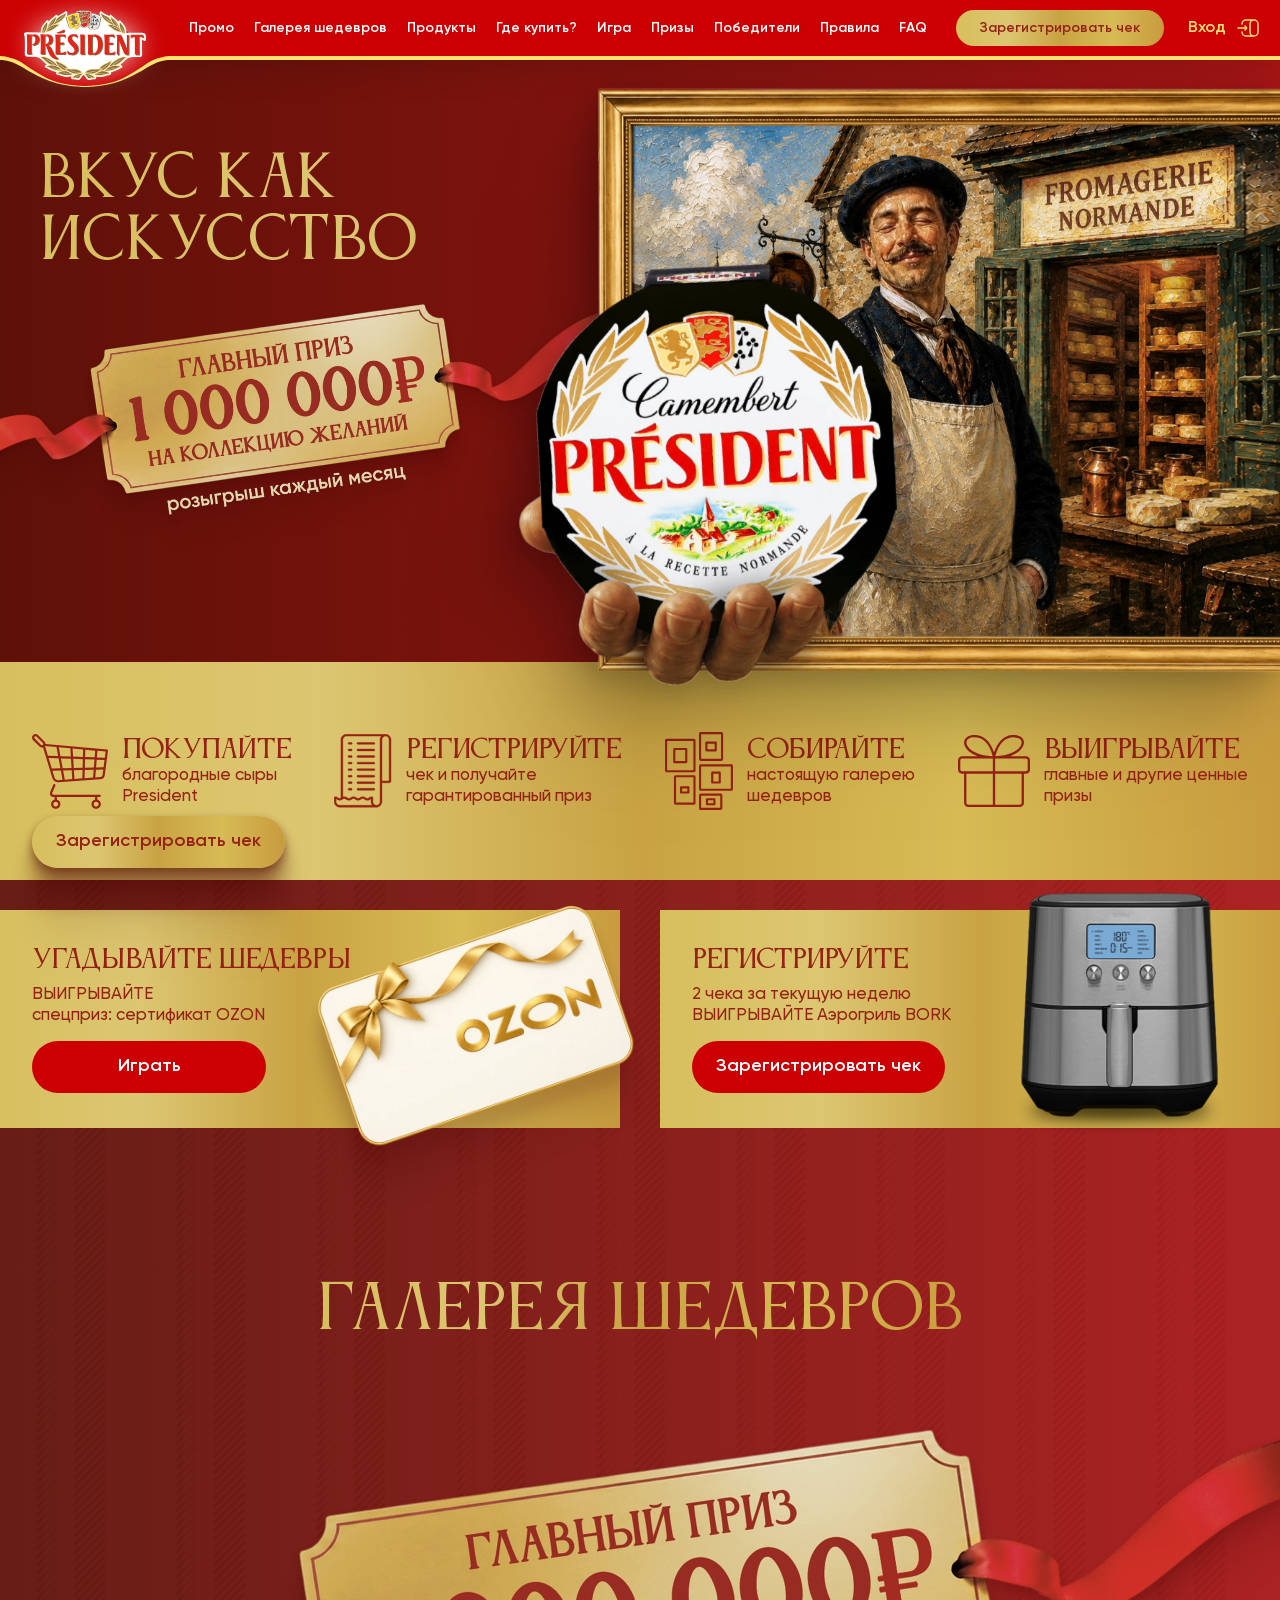
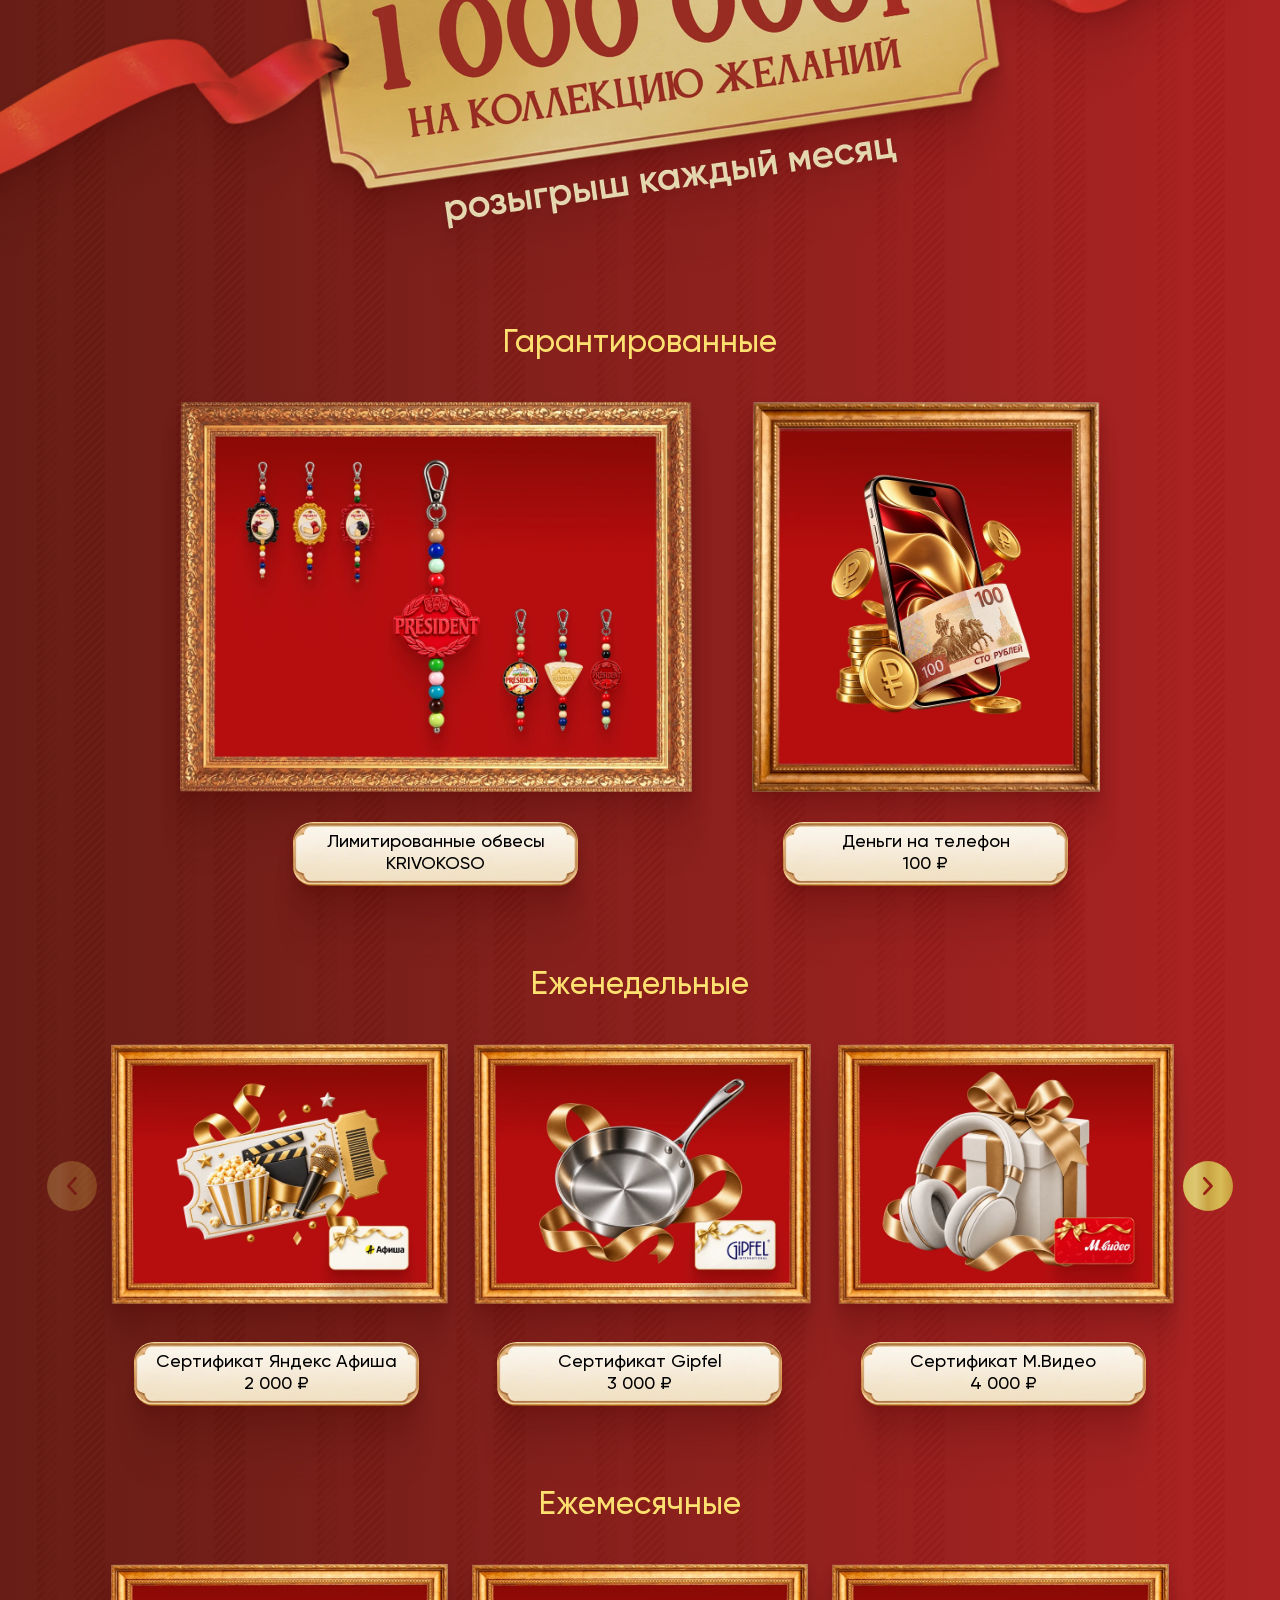
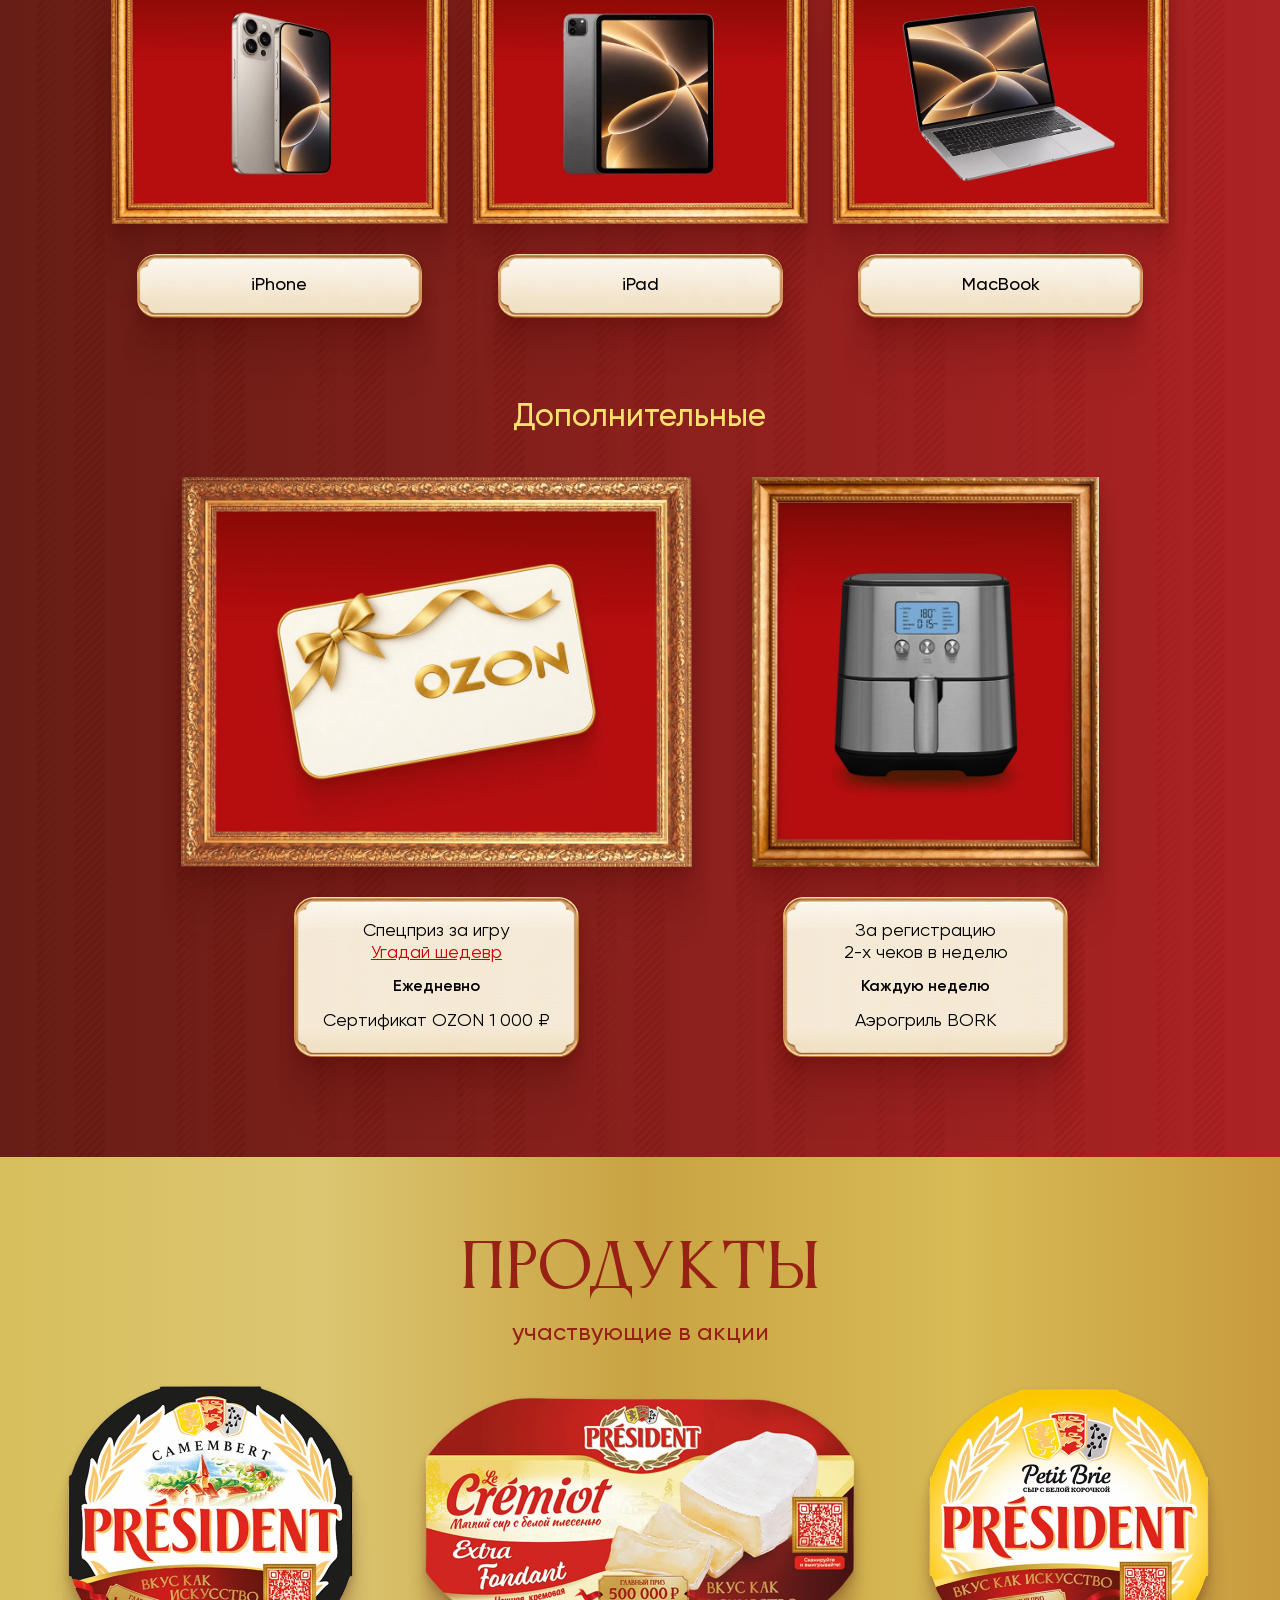
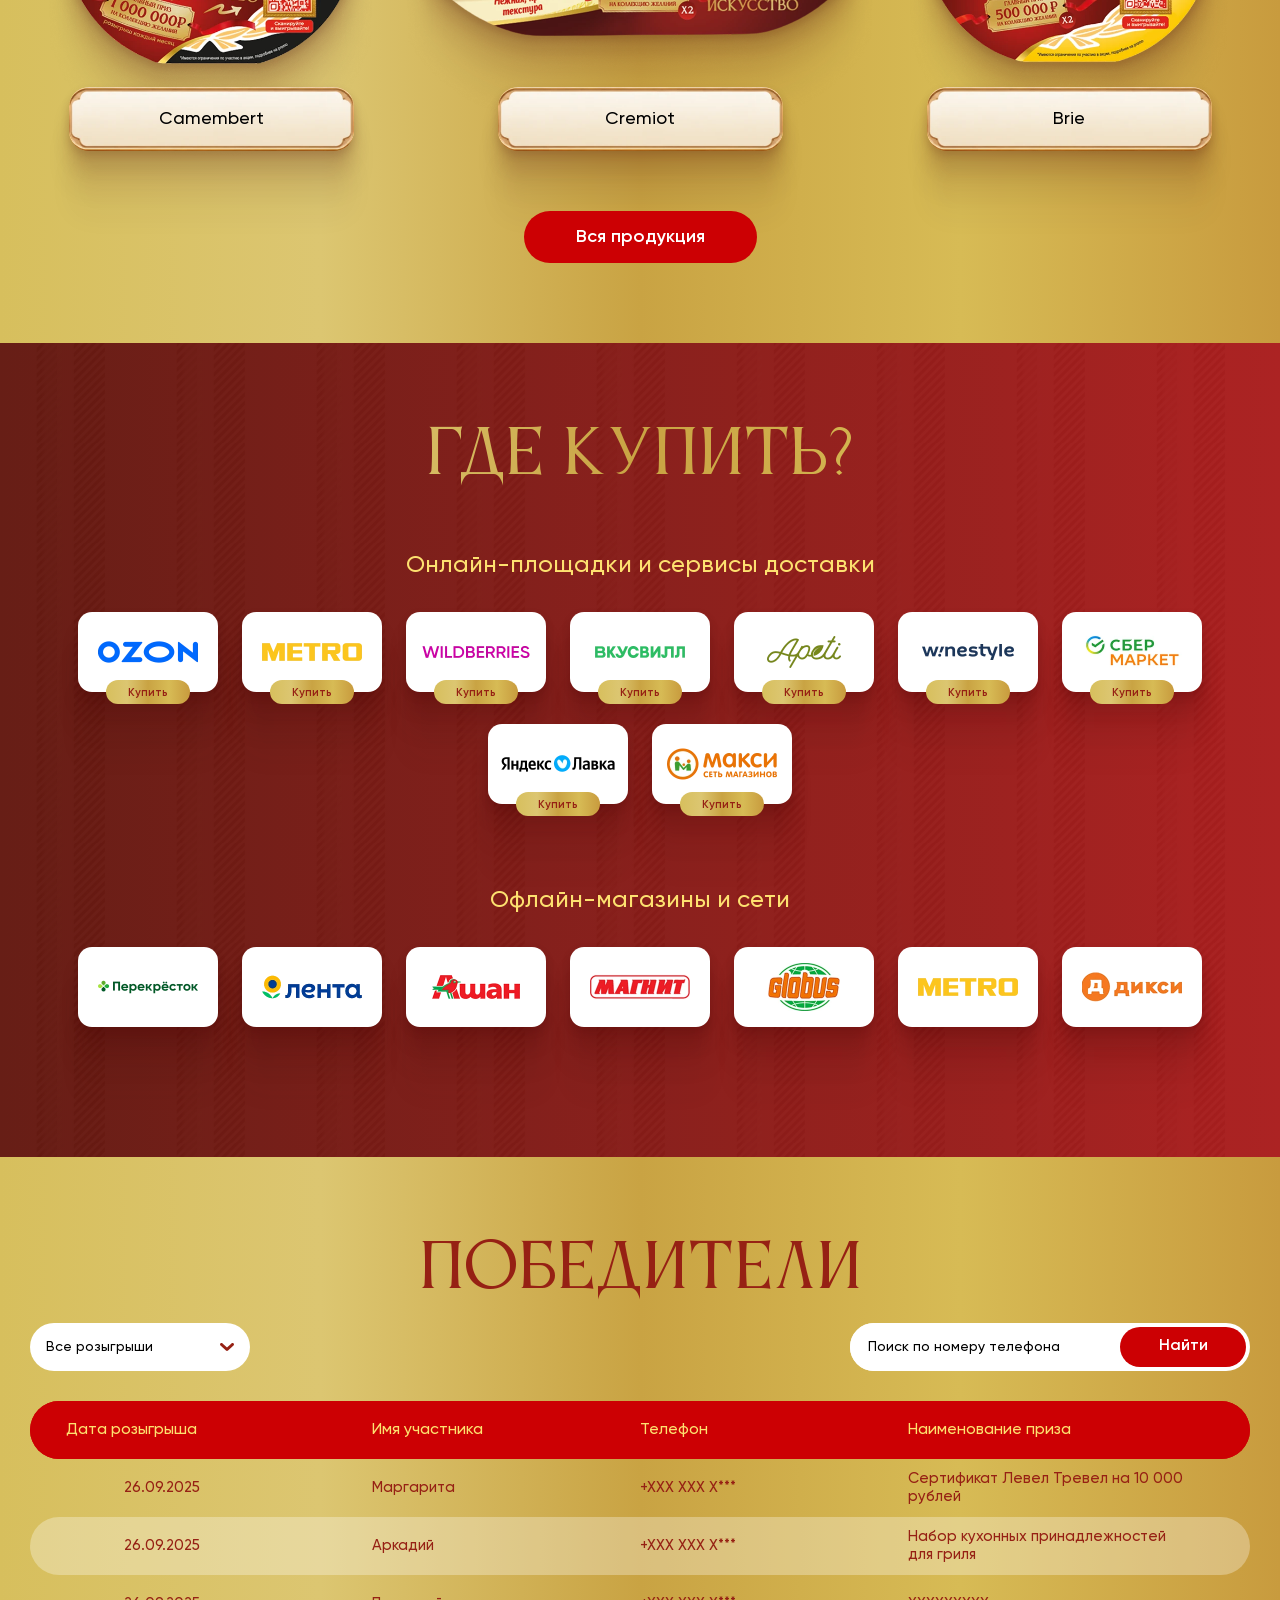
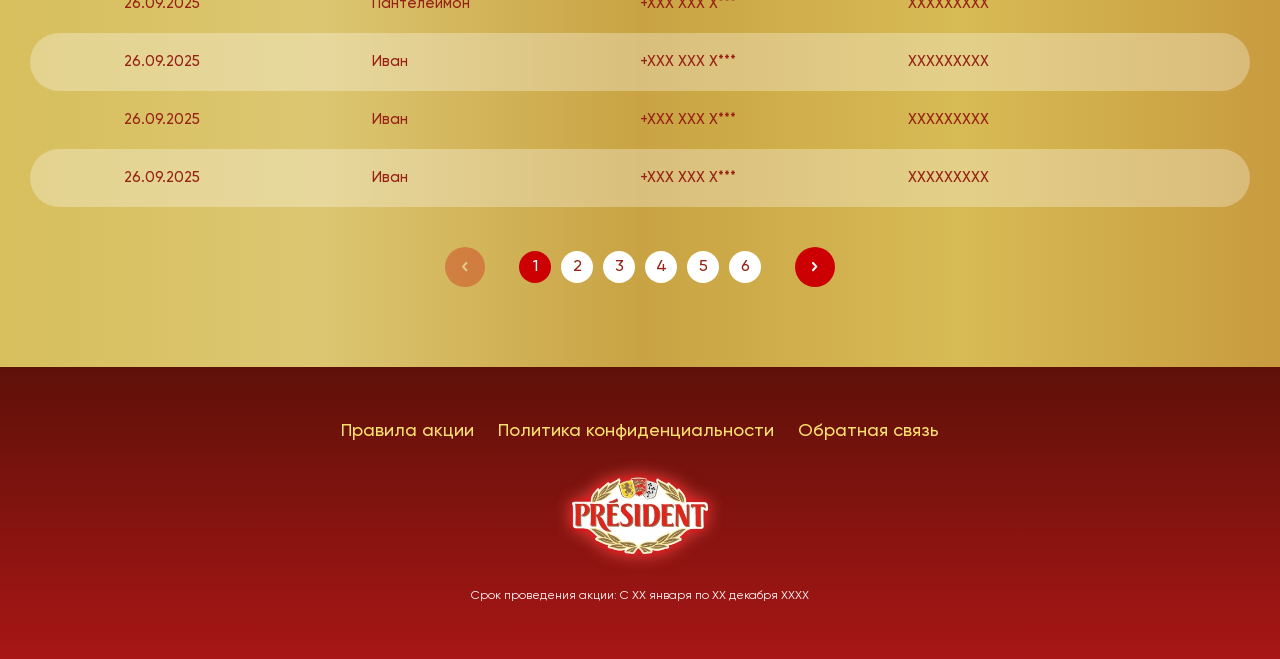
==== commit b99132ed: "fix grill" ====
--- a/index.html
+++ b/index.html
@@ -974,8 +974,7 @@
               или&nbsp;это&nbsp;проделки&nbsp;ИИ.
             </p>
             <p class="popup-subtitle">
-              Если&nbsp;ответ правильный&nbsp;— ты&nbsp;участвуешь в&nbsp;розыгрыше спецприза. Если&nbsp;же&nbsp;нет, попытай удачу в&nbsp;след.
-              раз&nbsp;или&nbsp;же&nbsp;купи продукцию на&nbsp;600&nbsp;₽ и&nbsp;участвуй в&nbsp;розыгрыше.
+              Угадывай шедевры искусства каждый день! Регистрируй чеки, чтобы увеличить свои шансы в&nbsp;ежедневных розыгрышах
             </p>
             <a href="./game.html" class="button full"><span>Играть</span></a>
           </div>
--- a/assets/css/styles.min.css
+++ b/assets/css/styles.min.css
@@ -1 +1 @@
-:root{--4: 'circerounded-regular4', sans-serif;--5: 'circerounded-regular5', sans-serif;--400: 'montserrat-regular', sans-serif;--500: 'montserrat-medium', sans-serif;--title: 'anticva', sans-serif;--gilroy: 'gilroy', sans-serif;--bg: #cc0003;--bg-dark: #b60003;--yellow: #fde170;--yellow-light: #e6d689;--color: #ffffff;--gradient: linear-gradient(90deg, #ffe680 0%, #fab041 50%, #ffe680 100%);--golden-gradient: linear-gradient(90deg, #d7bf5d, #dcc671, #c9a343, #d7bb55, #c89b3e);--white: #ffffff;--black: #000000;--red: #cc0003;--red-text: #962114;--invalid: #e6d689;--vh: 1vh}@font-face{font-family:"anticva";src:url("../fonts/anticva-regular.woff2") format("woff2"),url("../fonts/anticva-regular.woff") format("woff");font-weight:400;font-style:normal}@font-face{font-family:"gilroy";src:url("../fonts/gilroy-regular.woff2") format("woff2"),url("../fonts/gilroy-regular.woff") format("woff");font-weight:400;font-style:normal}@font-face{font-family:"gilroy";src:url("../fonts/gilroy-medium.woff2") format("woff2"),url("../fonts/gilroy-medium.woff") format("woff");font-weight:500;font-style:normal}@font-face{font-family:"gilroy";src:url("../fonts/gilroy-semibold.woff2") format("woff2"),url("../fonts/gilroy-semibold.woff") format("woff");font-weight:600;font-style:normal}@-webkit-keyframes rotate{0%{-webkit-transform:rotate(0deg);transform:rotate(0deg)}100%{-webkit-transform:rotate(360deg);transform:rotate(360deg)}}@keyframes rotate{0%{-webkit-transform:rotate(0deg);transform:rotate(0deg)}100%{-webkit-transform:rotate(360deg);transform:rotate(360deg)}}@-webkit-keyframes rotateleft{0%{-webkit-transform:rotate(0deg);transform:rotate(0deg)}100%{-webkit-transform:rotate(-360deg);transform:rotate(-360deg)}}@keyframes rotateleft{0%{-webkit-transform:rotate(0deg);transform:rotate(0deg)}100%{-webkit-transform:rotate(-360deg);transform:rotate(-360deg)}}@-webkit-keyframes pulse{0%{-webkit-transform:scale(1);transform:scale(1)}50%{-webkit-transform:scale(1.1);transform:scale(1.1)}100%{-webkit-transform:scale(1);transform:scale(1)}}@keyframes pulse{0%{-webkit-transform:scale(1);transform:scale(1)}50%{-webkit-transform:scale(1.1);transform:scale(1.1)}100%{-webkit-transform:scale(1);transform:scale(1)}}@-webkit-keyframes blink{0%,100%{opacity:1}50%{opacity:0}}@keyframes blink{0%,100%{opacity:1}50%{opacity:0}}@-webkit-keyframes scrollDown{0%,100%{-webkit-transform:translateY(0) scaleX(0.8);transform:translateY(0) scaleX(0.8)}50%{-webkit-transform:translateY(-10px) scaleX(1);transform:translateY(-10px) scaleX(1)}}@keyframes scrollDown{0%,100%{-webkit-transform:translateY(0) scaleX(0.8);transform:translateY(0) scaleX(0.8)}50%{-webkit-transform:translateY(-10px) scaleX(1);transform:translateY(-10px) scaleX(1)}}@-webkit-keyframes slide{0%{-webkit-transform:translate(-200%, -25%) rotate(-40deg);transform:translate(-200%, -25%) rotate(-40deg)}30%,100%{-webkit-transform:translate(200%, -25%) rotate(-40deg);transform:translate(200%, -25%) rotate(-40deg)}}@keyframes slide{0%{-webkit-transform:translate(-200%, -25%) rotate(-40deg);transform:translate(-200%, -25%) rotate(-40deg)}30%,100%{-webkit-transform:translate(200%, -25%) rotate(-40deg);transform:translate(200%, -25%) rotate(-40deg)}}@-webkit-keyframes bounce{0%{-webkit-transform:scale(1);transform:scale(1)}25%{-webkit-transform:scale(1);transform:scale(1)}30%{-webkit-transform:scale(1.1);transform:scale(1.1)}35%{-webkit-transform:scale(1.08);transform:scale(1.08)}40%{-webkit-transform:scale(1.1);transform:scale(1.1)}45%{-webkit-transform:scale(1.095);transform:scale(1.095)}50%{-webkit-transform:scale(1.1);transform:scale(1.1)}75%{-webkit-transform:scale(1.1);transform:scale(1.1)}80%{-webkit-transform:scale(1);transform:scale(1)}85%{-webkit-transform:scale(1.02);transform:scale(1.02)}90%{-webkit-transform:scale(1);transform:scale(1)}95%{-webkit-transform:scale(1.005);transform:scale(1.005)}100%{-webkit-transform:scale(1);transform:scale(1)}}@keyframes bounce{0%{-webkit-transform:scale(1);transform:scale(1)}25%{-webkit-transform:scale(1);transform:scale(1)}30%{-webkit-transform:scale(1.1);transform:scale(1.1)}35%{-webkit-transform:scale(1.08);transform:scale(1.08)}40%{-webkit-transform:scale(1.1);transform:scale(1.1)}45%{-webkit-transform:scale(1.095);transform:scale(1.095)}50%{-webkit-transform:scale(1.1);transform:scale(1.1)}75%{-webkit-transform:scale(1.1);transform:scale(1.1)}80%{-webkit-transform:scale(1);transform:scale(1)}85%{-webkit-transform:scale(1.02);transform:scale(1.02)}90%{-webkit-transform:scale(1);transform:scale(1)}95%{-webkit-transform:scale(1.005);transform:scale(1.005)}100%{-webkit-transform:scale(1);transform:scale(1)}}@-webkit-keyframes shineSweep{0%{-webkit-transform:translateX(-100%) skewX(10deg);transform:translateX(-100%) skewX(10deg)}30%{-webkit-transform:translateX(100%) skewX(10deg);transform:translateX(100%) skewX(10deg)}100%{-webkit-transform:translateX(100%) skewX(10deg);transform:translateX(100%) skewX(10deg)}}@keyframes shineSweep{0%{-webkit-transform:translateX(-100%) skewX(10deg);transform:translateX(-100%) skewX(10deg)}30%{-webkit-transform:translateX(100%) skewX(10deg);transform:translateX(100%) skewX(10deg)}100%{-webkit-transform:translateX(100%) skewX(10deg);transform:translateX(100%) skewX(10deg)}}.preloader{display:-webkit-box;display:-ms-flexbox;display:flex;-webkit-box-pack:center;-ms-flex-pack:center;justify-content:center;-webkit-box-align:center;-ms-flex-align:center;align-items:center;-ms-flex-line-pack:center;align-content:center;position:fixed;overflow:hidden;width:100%;height:100%;left:0px;top:0px;z-index:19;background-color:var(--bg);-webkit-transition:1s;transition:1s;opacity:1;visibility:visible;pointer-events:all}.preloader.hidden{pointer-events:none;background-color:rgba(0,0,0,0);z-index:19}.preloader.hidden span{-webkit-transform:translate(0px, -60vh);-ms-transform:translate(0px, -60vh);transform:translate(0px, -60vh)}.preloader span{width:300px;height:170px;display:-webkit-inline-box;display:-ms-inline-flexbox;display:inline-flex;position:relative;-webkit-box-pack:center;-ms-flex-pack:center;justify-content:center;-webkit-box-align:center;-ms-flex-align:center;align-items:center;-ms-flex-line-pack:center;align-content:center;-webkit-transition:1s;transition:1s}@media(max-width: 1023px){.preloader span{width:180px}}.preloader span img{position:absolute;width:100%;-webkit-animation:bounce 3s ease-out infinite;animation:bounce 3s ease-out infinite}:root{font-synthesis:none;text-rendering:optimizeLegibility;-webkit-font-smoothing:antialiased;-moz-osx-font-smoothing:grayscale;outline:none;-webkit-tap-highlight-color:rgba(0,0,0,0);-webkit-backface-visibility:hidden;backface-visibility:hidden}*,*:before,*:after{padding:0;margin:0;-webkit-box-sizing:border-box;box-sizing:border-box;-webkit-tap-highlight-color:rgba(0,0,0,0)}html{height:100%}@media(prefers-reduced-motion: no-preference){html{scroll-behavior:smooth}}body{-ms-scroll-chaining:none;overscroll-behavior:none;-webkit-overflow-scrolling:auto;position:relative;width:100%;height:100%;background:#fff;color:var(--color);font-family:var(--gilroy);line-height:1.4;overflow-x:hidden;overflow-y:auto}html,body{-ms-scroll-chaining:none;overscroll-behavior:none}img{display:block;-o-object-fit:cover;object-fit:cover;-webkit-user-select:none;-moz-user-select:none;-ms-user-select:none;user-select:none}h1,h2,h3,h4,h5,h6,b,strong{font-family:var(--title);color:inherit}button{position:relative;border:none;cursor:pointer;background:none;color:inherit}button:disabled{cursor:auto;pointer-events:none}ul,menu{list-style:none}a{text-decoration:none;color:inherit}table,thead,tbody,tfoot,tr,th,td{margin:0;padding:0;border:0;font:inherit;vertical-align:middle}table{border-collapse:collapse;border-spacing:0}.custom-scrollbar{-webkit-overflow-scrolling:touch;scroll-behavior:smooth}.custom-scrollbar::-webkit-scrollbar{width:4px;height:4px}.custom-scrollbar::-webkit-scrollbar-thumb{background-color:rgba(26,38,99,.1);border-radius:2px;background-clip:padding-box}.custom-scrollbar::-webkit-scrollbar-track{background-color:rgba(26,38,99,.1);border-radius:2px}.custom-scrollbar{scrollbar-width:thin;scrollbar-color:var(--color) rgba(26,38,99,.1)}.show_in_tablet{display:none}@media(max-width: 1279px){.show_in_tablet{display:block}}@media(max-width: 767px){.only-in-desctop{display:none}}.link{color:var(--yellow);border-bottom:1px solid var(--yellow);cursor:pointer}.link.link--white{color:var(--white);border-bottom:1px solid var(--white)}.body{display:-webkit-box;display:-ms-flexbox;display:flex;-webkit-box-orient:vertical;-webkit-box-direction:normal;-ms-flex-direction:column;flex-direction:column}.main{display:block;position:relative;z-index:1;-webkit-box-flex:1;-ms-flex:1;flex:1;background:-webkit-gradient(linear, left top, right top, from(#5e1108), to(#a81616));background:linear-gradient(90deg, #5e1108, #a81616)}.container{display:block;position:relative;width:100%;max-width:1440px;margin:0 auto}@media(max-width: 1279px){.container{padding:0px 20px}}.section{position:relative;overflow:hidden;z-index:2;padding:80px 0px;scroll-margin:60px}@media(max-width: 1151px){.section{scroll-margin:50px}}.section.lines--bg:before{content:"";position:absolute;left:0px;top:0px;width:100%;height:100%;z-index:1;background:url("../img/bg-lines.webp") repeat left top;background-size:1402px 100px;opacity:.3;pointer-events:none}@media(max-width: 1151px){.section{padding:50px 0px}}.section.visible{overflow:visible}.slider-arrows{display:-webkit-inline-box;display:-ms-inline-flexbox;display:inline-flex;gap:12px;padding-bottom:10px;-webkit-box-pack:justify;-ms-flex-pack:justify;justify-content:space-between}@media(max-width: 1279px){.slider-arrows{gap:10px;padding-bottom:8px}}@media(max-width: 767px){.slider-arrows{display:none}}.swiper{width:100%}.swiper-arrow{display:-webkit-box;display:-ms-flexbox;display:flex;position:absolute;width:50px;height:50px}@media(max-width: 1023px){.swiper-arrow{width:40px;height:40px}}.swiper-arrow{border:none;-ms-flex-wrap:wrap;flex-wrap:wrap;-webkit-box-pack:center;-ms-flex-pack:center;justify-content:center;-webkit-box-align:center;-ms-flex-align:center;align-items:center;-ms-flex-line-pack:center;align-content:center;opacity:1;-webkit-transition:opacity .3s;transition:opacity .3s;z-index:3;margin-top:-25px;top:50%;border-radius:50px}.swiper-arrow[data-arrow-prev]{background:url("../img/svg/arrow-prev.svg") no-repeat center center,var(--golden-gradient);right:calc(100% + 14px)}@media(max-width: 1023px){.swiper-arrow[data-arrow-prev]{right:calc(100% + 8px)}}.swiper-arrow[data-arrow-next]{background:url("../img/svg/arrow-next.svg") no-repeat center center,var(--golden-gradient);left:calc(100% + 14px)}@media(max-width: 1023px){.swiper-arrow[data-arrow-next]{left:calc(100% + 8px)}}.swiper-arrow.swiper-button-disabled{opacity:.3;pointer-events:none}[data-pagination]{margin-bottom:16px;font-size:24px;font-weight:400;color:var(--yellow)}@media(max-width: 767px){[data-pagination]{margin-bottom:12px;font-size:18px}}.burger{display:none}.header{display:block;position:fixed;top:0px;left:0px;width:100%;height:60px;z-index:20;background:var(--bg);-webkit-box-shadow:0px 0px 40px rgba(0,0,0,0);box-shadow:0px 0px 40px rgba(0,0,0,0);-webkit-transition:-webkit-box-shadow .6s,-webkit-transform 1s;transition:-webkit-box-shadow .6s,-webkit-transform 1s;transition:box-shadow .6s,transform 1s;transition:box-shadow .6s,transform 1s,-webkit-box-shadow .6s,-webkit-transform 1s;-webkit-transform:translate(0%, -150%);-ms-transform:translate(0%, -150%);transform:translate(0%, -150%);border-bottom:4px solid var(--yellow);-webkit-box-shadow:0px 0px 40px rgba(0,0,0,.2);box-shadow:0px 0px 40px rgba(0,0,0,.2)}.header .container{display:-webkit-box;display:-ms-flexbox;display:flex;position:relative;-ms-flex-wrap:wrap;flex-wrap:wrap;-webkit-box-pack:justify;-ms-flex-pack:justify;justify-content:space-between;-webkit-box-align:center;-ms-flex-align:center;align-items:center;-ms-flex-line-pack:center;align-content:center;width:100%;gap:10px;padding:0px 20px;max-width:100%}@media(min-width: 1600px){.header .container{padding-right:24px}}@media(max-width: 1365px){.header .container{padding-left:0px}}@media(max-width: 767px){.header .container{padding-left:20px}}.loaded .header{-webkit-transform:translate(0%, 0%);-ms-transform:translate(0%, 0%);transform:translate(0%, 0%)}.header__logo{display:block;position:relative;width:170px;height:56px}.header__logo .logo{position:absolute;top:0px;left:0px}.logo{display:block;position:relative;width:100%;height:88px;z-index:3;background:url("../img/svg/logo-bg.svg") no-repeat center center/cover}.logo img{position:relative;width:122px;height:auto;margin:0 auto;margin-top:10px;z-index:2;opacity:1}.logo:before{content:"";display:block;width:60%;height:50%;left:20%;top:25%;-webkit-box-shadow:0px 0px 30px #fff;box-shadow:0px 0px 30px #fff;border-radius:100%;position:absolute;z-index:1}.navigation{display:-webkit-box;display:-ms-flexbox;display:flex;-webkit-box-align:center;-ms-flex-align:center;align-items:center;-webkit-box-pack:center;-ms-flex-pack:center;justify-content:center;z-index:2;-webkit-box-flex:1;-ms-flex:1;flex:1}.menu{display:-webkit-inline-box;display:-ms-inline-flexbox;display:inline-flex;-webkit-box-flex:1;-ms-flex:1;flex:1;-ms-flex-wrap:wrap;flex-wrap:wrap;-webkit-box-pack:center;-ms-flex-pack:center;justify-content:center;-webkit-box-align:center;-ms-flex-align:center;align-items:center;-ms-flex-line-pack:center;align-content:center;gap:32px}.menu li .menu__link{font-size:14px;font-weight:600;line-height:1;-webkit-transition:color .3s;transition:color .3s;color:var(--white);cursor:pointer}.menu li .menu__link.active{color:var(--yellow)}.menu li .menu__link:hover{color:var(--yellow)}.menu li:first-child{margin-left:auto}@media(max-width: 1439px){.menu{gap:28px}.menu li .menu__link{font-size:14px}}@media(max-width: 1365px){.menu{gap:20px}.menu li .menu__link{font-size:14px}}@media(max-width: 1279px){.menu{gap:18px}.menu li .menu__link{font-size:12px}}.header__buttons{display:-webkit-inline-box;display:-ms-inline-flexbox;display:inline-flex;position:relative;-webkit-box-pack:start;-ms-flex-pack:start;justify-content:flex-start;-webkit-box-align:center;-ms-flex-align:center;align-items:center;-ms-flex-line-pack:center;align-content:center;gap:24px;margin-left:auto}@media(max-width: 1151px){.header{border-bottom:0px}.burger{display:-webkit-box;display:-ms-flexbox;display:flex;position:absolute;right:10px;-webkit-box-pack:center;-ms-flex-pack:center;justify-content:center;-webkit-box-align:center;-ms-flex-align:center;align-items:center;-ms-flex-line-pack:center;align-content:center;width:50px;height:50px;border-radius:50px;background:var(--brown);font-size:0px;z-index:2}.burger span,.burger:before,.burger:after{position:absolute;height:2px;background:var(--white);-webkit-transition:.6s;transition:.6s;opacity:1;z-index:1}.burger:before{content:"";width:22px}.burger:after{content:"";width:10px}.burger span{width:16px;-webkit-transform:translate(0px, 0px);-ms-transform:translate(0px, 0px);transform:translate(0px, 0px)}.burger:before{-webkit-transform:translate(0px, -8px) rotate(0deg);-ms-transform:translate(0px, -8px) rotate(0deg);transform:translate(0px, -8px) rotate(0deg)}.burger:after{-webkit-transform:translate(0px, 8px) rotate(0deg);-ms-transform:translate(0px, 8px) rotate(0deg);transform:translate(0px, 8px) rotate(0deg)}.burger.open span{-webkit-transform:translate(10px, 0px);-ms-transform:translate(10px, 0px);transform:translate(10px, 0px);opacity:0}.burger.open:before{width:22px;-webkit-transform:translate(0px, 0px) rotate(45deg);-ms-transform:translate(0px, 0px) rotate(45deg);transform:translate(0px, 0px) rotate(45deg)}.burger.open:after{width:22px;-webkit-transform:translate(0px, 0px) rotate(-45deg);-ms-transform:translate(0px, 0px) rotate(-45deg);transform:translate(0px, 0px) rotate(-45deg)}.header{height:53px;border-bottom:none}.header:before{content:"";position:absolute;left:0px;top:0px;width:100%;height:100%;background:var(--bg);border-bottom:3px solid var(--yellow);z-index:2}.header__logo{margin:0 auto;height:53px;width:146px}.header__logo .logo{height:78px;background:url("../img/svg/logo-bg-mobil.svg") no-repeat center top/cover}.header__logo .logo img{width:102px}.header__logo .logo:before{width:50%;height:50%;left:25%;top:25%}.navigation{position:fixed;-webkit-box-align:start;-ms-flex-align:start;align-items:flex-start;width:100%;height:100vh;overflow-x:hidden;overflow-y:auto;scrollbar-width:none;-ms-overflow-style:none;top:0px;right:0px;background:var(--bg);-webkit-transform:translate(0%, -100%);-ms-transform:translate(0%, -100%);transform:translate(0%, -100%);-webkit-transition:-webkit-transform .6s;transition:-webkit-transform .6s;transition:transform .6s;transition:transform .6s, -webkit-transform .6s;padding:0px;z-index:0}.navigation::-webkit-scrollbar{width:0px;height:0px;display:none}.navigation.open{-webkit-transform:translate(0%, 0%);-ms-transform:translate(0%, 0%);transform:translate(0%, 0%)}.menu{padding:100px 30px 40px 30px;background:linear-gradient(100deg, #5e1108, #a81616);width:100%;max-width:100%;min-height:100svh;-ms-flex-wrap:nowrap;flex-wrap:nowrap;-webkit-box-orient:vertical;-webkit-box-direction:normal;-ms-flex-direction:column;flex-direction:column;-webkit-box-pack:start;-ms-flex-pack:start;justify-content:flex-start;-webkit-box-align:center;-ms-flex-align:center;align-items:center;-ms-flex-line-pack:center;align-content:center;gap:24px}}@media(max-width: 1151px)and (max-width: 767px){.menu{padding:100px 20px 40px 20px}}@media(max-width: 1151px){.menu li:first-child{margin-left:0;margin-top:auto}.menu li .menu__link{font-size:24px}.menu li.header__buttons{width:100%;margin-top:auto;-webkit-box-orient:vertical;-webkit-box-direction:normal;-ms-flex-direction:column;flex-direction:column}}.fixed-button{display:-webkit-box;display:-ms-flexbox;display:flex;position:fixed;min-width:100vw;max-width:100vw;left:0px;bottom:40px;-ms-flex-wrap:wrap;flex-wrap:wrap;-webkit-box-pack:center;-ms-flex-pack:center;justify-content:center;-webkit-box-align:center;-ms-flex-align:center;align-items:center;-ms-flex-line-pack:center;align-content:center;padding:0px 20px;z-index:5;pointer-events:none}@media(max-width: 767px){.fixed-button{bottom:20px}}.buttons{display:-webkit-box;display:-ms-flexbox;display:flex;position:relative;width:100%;-webkit-box-orient:vertical;-webkit-box-direction:normal;-ms-flex-direction:column;flex-direction:column;-webkit-box-pack:start;-ms-flex-pack:start;justify-content:flex-start;-webkit-box-align:start;-ms-flex-align:start;align-items:flex-start;-ms-flex-line-pack:start;align-content:flex-start;gap:20px}.button{display:-webkit-inline-box;display:-ms-inline-flexbox;display:inline-flex;overflow:hidden;z-index:1;min-height:52px;-webkit-box-pack:center;-ms-flex-pack:center;justify-content:center;-webkit-box-align:center;-ms-flex-align:center;align-items:center;-ms-flex-line-pack:center;align-content:center;position:relative;font-size:18px;font-family:var(--gilroy);font-weight:600;line-height:1.2;color:var(--red-text);padding:10px 24px;z-index:1;-webkit-transition:color .3s;transition:color .3s;-webkit-user-select:none;-moz-user-select:none;-ms-user-select:none;user-select:none;outline:none;cursor:pointer;border-radius:52px;background:var(--golden-gradient)}.button.medium{min-height:40px;font-size:16px}.button.full{width:100%}.button.button--small{font-size:16px;min-height:36px;padding:4px 24px;border-radius:40px;color:var(--red-text)}.button.button--small span{display:block;position:relative}@media(max-width: 1439px){.button.button--small{font-size:14px}}@media(max-width: 1279px){.button.button--small{font-size:14px;padding:4px 18px;min-height:30px}}@media(max-width: 1151px){.button.button--small{font-size:20px;min-height:54px;padding:4px 32px}}.button.button--red{background:var(--red);color:var(--white)}@media(hover: hover){.button.button--red:hover{color:var(--red-text)}}.button.button--white{background:#f1e2c9;color:var(--red-text)}@media(hover: hover){.button.button--white:hover{color:var(--red-text)}}.button.button--red-submit{background:var(--red);color:var(--white)}.button.button--red-submit:before,.button.button--red-submit:after{background:var(--red-text)}.button:before,.button:after{content:"";display:block;position:absolute;pointer-events:none;width:100%;height:100%;background:var(--white);z-index:-1;-webkit-transition:-webkit-transform .5s;transition:-webkit-transform .5s;transition:transform .5s;transition:transform .5s, -webkit-transform .5s}.button:before{left:0px;bottom:0%;-webkit-transform:translate(0%, -100%);-ms-transform:translate(0%, -100%);transform:translate(0%, -100%);border-radius:0px 0px 50% 50%}.button:after{left:0px;top:0px;-webkit-transform:translate(0%, 100%);-ms-transform:translate(0%, 100%);transform:translate(0%, 100%);border-radius:50% 50% 0px 0px}@media(min-width: 1024px){.button:hover:before{-webkit-transform:translate(0%, 0%);-ms-transform:translate(0%, 0%);transform:translate(0%, 0%)}.button:hover:after{-webkit-transform:translate(0%, 0%);-ms-transform:translate(0%, 0%);transform:translate(0%, 0%)}}.login-btn{display:-webkit-inline-box;display:-ms-inline-flexbox;display:inline-flex;position:relative;-webkit-box-pack:center;-ms-flex-pack:center;justify-content:center;-webkit-box-align:center;-ms-flex-align:center;align-items:center;-ms-flex-line-pack:center;align-content:center;gap:10px;color:var(--yellow);font-family:var(--gilroy);font-weight:600;font-size:16px;line-height:18px}.login-btn span{display:block;position:relative;-webkit-transform:translateY(-2px);-ms-transform:translateY(-2px);transform:translateY(-2px)}.login-btn:after{content:"";display:block;width:24px;height:24px;background:url("../img/svg/login.svg") no-repeat center center/cover}@media(max-width: 1279px){.login-btn{font-size:14px}.login-btn:after{width:22px;height:22px}}@media(max-width: 1151px){.login-btn{font-size:24px;font-weight:500}.login-btn:after{width:32px;height:32px}}.titleBox{display:-webkit-box;display:-ms-flexbox;display:flex;position:relative;width:100%;-ms-flex-wrap:wrap;flex-wrap:wrap;-webkit-box-pack:center;-ms-flex-pack:center;justify-content:center;-webkit-box-align:center;-ms-flex-align:center;align-items:center;-ms-flex-line-pack:center;align-content:center;gap:24px;text-align:center}.title{font-family:var(--title)}.title.red{color:var(--red-text)}.title.gold{background:var(--golden-gradient);background-clip:text;-webkit-background-clip:text;color:rgba(0,0,0,0);-webkit-text-fill-color:rgba(0,0,0,0)}.title.title--h1{font-size:32px;line-height:1.1;text-align:left}@media(min-width: 500px){.title.title--h1{font-size:50px}}@media(min-width: 1024px){.title.title--h1{font-size:56px}}@media(min-width: 1440px){.title.title--h1{font-size:80px}}.title.title--h2{font-size:60px;line-height:1.1;text-align:center}@media(max-width: 767px){.title.title--h2{font-size:40px}}.title.title--h3{font-size:32px;line-height:1.12}@media(max-width: 767px){.title.title--h3{font-size:26px}}.title.title--h4{font-size:30px;line-height:1.12}.title.title--h5{font-size:28px;line-height:1.2}.title.title--hero{display:block;width:100%;max-width:654px;margin-left:100px;font-size:54px;line-height:1.2;-ms-flex-negative:0;flex-shrink:0}.title.title--hero span{display:block;position:relative;text-transform:uppercase;width:100%}.title.title--hero span:last-child{text-align:right}.title.title--hero span.underline{display:inline-block;width:auto;position:relative;z-index:0}.title.title--hero span.underline:before{content:"";position:absolute;background:url("../img/svg/underline.svg") no-repeat left center;background-size:530px 100%;width:0%;height:20px;bottom:4px;left:-14%;z-index:-1;opacity:0;-webkit-transition:1s ease .5s;transition:1s ease .5s}@media(max-width: 1279px){.title.title--hero{max-width:540px;margin-left:30px;font-size:56px}.title.title--hero span.underline:before{background-size:420px 100%}}@media(max-width: 767px){.title.title--hero{max-width:340px;margin-left:0px;font-size:35px}.title.title--hero span.underline:before{background-size:270px 100%;height:15px;bottom:0px}}.loaded .title.title--hero span.underline:before{opacity:1;width:124%}.subtitle{display:block;font-weight:500;font-family:var(--gilroy);font-size:24px;line-height:1.2;color:var(--yellow)}.subtitle.big{font-size:32px}@media(max-width: 767px){.subtitle.big{font-size:24px}}.accordeon{display:block;width:100%}.accordeon.open .question:before{-webkit-transform:rotate(270deg);-ms-transform:rotate(270deg);transform:rotate(270deg)}.accordeon .question{display:-webkit-box;display:-ms-flexbox;display:flex;position:relative;width:100%;-webkit-box-pack:start;-ms-flex-pack:start;justify-content:flex-start;-webkit-box-align:center;-ms-flex-align:center;align-items:center;-ms-flex-line-pack:center;align-content:center;padding:12px 50px 12px 24px;min-height:50px;position:relative;font-size:20px;cursor:pointer}@media(max-width: 767px){.accordeon .question{font-size:16px}}.accordeon .question:before{content:"";width:50px;height:50px;background:url("../img/svg/arrow-next-white.svg") no-repeat center center;background-size:10px 18px;position:absolute;right:0px;top:0px;pointer-events:none;-webkit-transform:rotate(90deg);-ms-transform:rotate(90deg);transform:rotate(90deg);-webkit-transition:.3s;transition:.3s}.accordeon .question>*{pointer-events:none}.accordeon .answer{display:block;position:relative;overflow:hidden;height:0px;-webkit-transition:.3s;transition:.3s}.accordeon .answer .answer__content{display:-webkit-box;display:-ms-flexbox;display:flex;position:relative;width:100%;-webkit-box-orient:vertical;-webkit-box-direction:normal;-ms-flex-direction:column;flex-direction:column;gap:10px;padding:24px;padding-top:10px}.accordeon .answer .answer__content p,.accordeon .answer .answer__content li{display:block;position:relative;font-size:16px;line-height:1.4}@media(max-width: 767px){.accordeon .answer .answer__content p,.accordeon .answer .answer__content li{font-size:15px}}.accordeon .answer .answer__content p a,.accordeon .answer .answer__content li a{text-decoration:underline}.accordeon .answer .answer__content ul{display:-webkit-box;display:-ms-flexbox;display:flex;width:100%;-webkit-box-orient:vertical;-webkit-box-direction:normal;-ms-flex-direction:column;flex-direction:column;gap:10px}.accordeon .answer .answer__content ul li{padding-left:20px}.accordeon .answer .answer__content ul li:before{content:"";width:4px;height:4px;border-radius:4px;background:var(--white);position:absolute;left:4px;top:7px}.tabs{width:100%;display:block}.tabs-navigation{display:-webkit-box;display:-ms-flexbox;display:flex;position:relative;width:100%;-webkit-box-pack:stretch;-ms-flex-pack:stretch;justify-content:stretch;-webkit-box-align:center;-ms-flex-align:center;align-items:center;-ms-flex-line-pack:center;align-content:center}.tabs-navigation li{-webkit-box-flex:1;-ms-flex:1;flex:1}.tabs-navigation li:first-child{-webkit-box-flex:1;-ms-flex:auto;flex:auto}.tabs-navigation li button{display:-webkit-box;display:-ms-flexbox;display:flex;position:relative;width:100%;-ms-flex-wrap:wrap;flex-wrap:wrap;-webkit-box-pack:center;-ms-flex-pack:center;justify-content:center;-webkit-box-align:center;-ms-flex-align:center;align-items:center;-ms-flex-line-pack:center;align-content:center;gap:20px;min-height:66px;border-radius:24px 24px 0px 0px;background:rgba(0,0,0,0);-webkit-transition:.3s;transition:.3s;font-size:24px;line-height:1;font-family:var(--title);text-transform:uppercase;padding:0px 30px}.tabs-navigation li button span{pointer-events:none;background:var(--golden-gradient);background-clip:text;-webkit-background-clip:text;color:rgba(0,0,0,0);-webkit-text-fill-color:rgba(0,0,0,0)}.tabs-navigation li button.active{background:#a81616;pointer-events:none}.tab{display:block;width:100%;position:relative;overflow:hidden;height:0px;opacity:0;-webkit-transition:.3s;transition:.3s}.tab.active{opacity:1}:root{--input-font-family: var(--gilroy);--input-font-size: 14px;--input-height: 36px;--input-background: #ffffff;--input-border: #ffffff;--input-color: #000000;--input-placeholder-color: #000000;--invalid: var(--yellow)}fieldset{border:0}.form{display:-webkit-box;display:-ms-flexbox;display:flex;-ms-flex-wrap:wrap;flex-wrap:wrap;width:100%;gap:10px}.label{display:block;width:100%;position:relative;color:inherit}.label .label__text{font-size:10px;margin-bottom:5px;color:hsla(0,0%,100%,.7)}.input-icon{display:-webkit-box;display:-ms-flexbox;display:flex;position:absolute;width:var(--input-height);height:var(--input-height);right:0px;top:0px;-webkit-box-pack:center;-ms-flex-pack:center;justify-content:center;-webkit-box-align:center;-ms-flex-align:center;align-items:center;-ms-flex-line-pack:center;align-content:center;-ms-flex-negative:0;flex-shrink:0;-webkit-transition:.3s;transition:.3s;-webkit-transform:rotate(0deg);-ms-transform:rotate(0deg);transform:rotate(0deg)}.input-icon svg{width:35%;height:auto;pointer-events:none}.input-icon.full{right:4px}.input-icon.full svg{width:100%;height:auto}span.input-icon{pointer-events:none}.input{width:100%;height:var(--input-height);background:var(--input-background);border:2px solid var(--input-border);border-radius:12px;font-family:var(--input-font-family);font-weight:500;font-size:var(--input-font-size);color:var(--input-color);padding:0px 12px;outline:none;-webkit-appearance:none;-moz-appearance:none;appearance:none;-webkit-transition:.3s;transition:.3s;-webkit-box-shadow:none;box-shadow:none;resize:none}.input.input--textarea{height:88px;padding:10px 12px}.input.input-search{padding-right:var(--input-height);width:100%;max-width:100%;height:56px;border-radius:16px;font-family:var(--gilroy);font-size:20px;padding-right:56px;background:rgba(0,0,0,0);color:var(--white);padding-left:30px}.input.input-search::-webkit-input-placeholder{font-family:var(--gilroy);color:var(--white);font-size:20px}.input.input-search::-moz-placeholder{font-family:var(--gilroy);color:var(--white);font-size:20px}.input.input-search:-ms-input-placeholder{font-family:var(--gilroy);color:var(--white);font-size:20px}.input.input-search::-ms-input-placeholder{font-family:var(--gilroy);color:var(--white);font-size:20px}.input.input-search::placeholder{font-family:var(--gilroy);color:var(--white);font-size:20px}@media(max-width: 1023px){.input.input-search{font-size:16px;padding-left:18px}.input.input-search::-webkit-input-placeholder{font-size:16px}.input.input-search::-moz-placeholder{font-size:16px}.input.input-search:-ms-input-placeholder{font-size:16px}.input.input-search::-ms-input-placeholder{font-size:16px}.input.input-search::placeholder{font-size:16px}}.input.placeholder{color:var(--input-placeholder-color)}.input.placeholder+.input-icon{color:var(--input-placeholder-color)}.input::-webkit-input-placeholder{opacity:1;-webkit-transition:.3s;transition:.3s;color:var(--input-placeholder-color);font-family:var(--input-font-family);font-weight:500;font-size:var(--input-font-size)}.input::-moz-placeholder{opacity:1;-moz-transition:.3s;transition:.3s;color:var(--input-placeholder-color);font-family:var(--input-font-family);font-weight:500;font-size:var(--input-font-size)}.input:-ms-input-placeholder{opacity:1;-ms-transition:.3s;transition:.3s;color:var(--input-placeholder-color);font-family:var(--input-font-family);font-weight:500;font-size:var(--input-font-size)}.input::-ms-input-placeholder{opacity:1;-ms-transition:.3s;transition:.3s;color:var(--input-placeholder-color);font-family:var(--input-font-family);font-weight:500;font-size:var(--input-font-size)}.input::placeholder{opacity:1;-webkit-transition:.3s;transition:.3s;color:var(--input-placeholder-color);font-family:var(--input-font-family);font-weight:500;font-size:var(--input-font-size)}.input.invalid{border:2px solid var(--invalid);color:var(--bg-dark)}.input.invalid+.input-icon{color:var(--invalid)}.input:focus{border:2px solid var(--yellow)}.input:focus::-webkit-input-placeholder{opacity:0}.input:focus::-moz-placeholder{opacity:0}.input:focus:-ms-input-placeholder{opacity:0}.input:focus::-ms-input-placeholder{opacity:0}.input:focus::placeholder{opacity:0}.textarea{display:block;padding:22px 30px}textarea::-webkit-scrollbar{width:6px}textarea::-webkit-scrollbar-track{background:rgba(0,0,0,0);border-radius:16px}textarea::-webkit-scrollbar-thumb{background-color:rgba(0,0,0,.4);border-radius:16px;border:1px solid rgba(0,0,0,0);background-clip:content-box}textarea{scrollbar-width:thin;scrollbar-color:rgba(0,0,0,.4) rgba(0,0,0,0)}.radio,.checkbox{display:none}.radio+.label__text,.checkbox+.label__text{display:-webkit-box;display:-ms-flexbox;display:flex;-ms-flex-wrap:wrap;flex-wrap:wrap;-webkit-box-align:start;-ms-flex-align:start;align-items:flex-start;position:relative;width:100%;font-family:var(--gilroy);padding:10px 0px;padding-left:40px;font-size:14px;line-height:1.1;color:inherit;cursor:pointer;margin-top:8px}.radio+.label__text+.inputError,.checkbox+.label__text+.inputError{top:30px}.radio+.label__text+.inputError span:before,.checkbox+.label__text+.inputError span:before{left:9px}.radio+.label__text a,.checkbox+.label__text a{display:inline;width:auto;margin:0;text-align:left;border:none;text-decoration:underline}.radio+.label__text:before,.checkbox+.label__text:before{content:"";display:block;position:absolute;left:0px;top:4px;width:26px;height:26px;border-radius:6px;border:2px solid var(--white);background:rgba(0,0,0,0);-webkit-transition:border .3s;transition:border .3s}.radio:checked+span:before,.checkbox:checked+span:before{background:var(--white) url("../img/svg/checkbox.svg") no-repeat center center;background-size:60% 60%}.radio.invalid+span,.checkbox.invalid+span{color:var(--invalid)}.radio.invalid+span:before,.checkbox.invalid+span:before{border:2px solid var(--invalid)}.input:-webkit-autofill{-webkit-box-shadow:0 0 0px 1000px #f1f1f1 inset !important;box-shadow:0 0 0px 1000px #f1f1f1 inset !important;-webkit-text-fill-color:var(--input-color) !important;font-size:var(--input-font-size) !important;font-family:var(--input-font-family) !important;font-weight:500 !important;-webkit-transition:background-color 9999s ease-in-out 0s;transition:background-color 9999s ease-in-out 0s}.inputError{display:block;width:100%;height:0px;position:absolute;left:-20px;text-align:left;overflow:hidden;-webkit-transition:.3s;transition:.3s;color:var(--invalid);font-size:14px;font-family:var(--gilroy);z-index:10;pointer-events:none}.inputError span{display:inline-block;position:relative;padding:5px 14px;color:#442f1e;font-size:11px;background:var(--yellow);-webkit-box-shadow:0px 3px 8px rgba(0,0,0,.2);box-shadow:0px 3px 8px rgba(0,0,0,.2);top:-14px;left:0px;margin:20px}.inputError span:before{content:"";width:8px;height:8px;background:var(--yellow);position:absolute;left:14px;top:-3px;-webkit-transform:scaleX(1.5) rotate(45deg);-ms-transform:scaleX(1.5) rotate(45deg);transform:scaleX(1.5) rotate(45deg)}input[type=search]::-webkit-search-decoration,input[type=search]::-webkit-search-cancel-button,input[type=search]::-webkit-search-results-button,input[type=search]::-webkit-search-results-decoration{display:none}input[type=search]{-webkit-appearance:textfield;-moz-appearance:textfield;appearance:textfield}select.open+.input-icon{-webkit-transform:rotate(180deg);-ms-transform:rotate(180deg);transform:rotate(180deg)}.download-file{width:100%;height:200px;position:relative;margin-top:0px;margin-bottom:-10px}.label-for-file{width:100%;height:200px;border:6px solid var(--yellow);background-color:var(--black);border-radius:20px;display:-webkit-box;display:-ms-flexbox;display:flex;-webkit-box-orient:vertical;-webkit-box-direction:normal;-ms-flex-direction:column;flex-direction:column;-webkit-box-align:center;-ms-flex-align:center;align-items:center;-webkit-box-pack:center;-ms-flex-pack:center;justify-content:center;position:relative;z-index:1;cursor:pointer}.label-for-file.invalid{border:6px solid var(--invalid)}.input-file{display:none}.label-for-file img{width:40px;height:40px;pointer-events:none}.label-for-file .label__text{font-size:12px;line-height:1.4;color:hsla(0,0%,100%,.7);margin-top:24px;text-align:center;max-width:190px;pointer-events:none}.label-for-file .label__text .error{color:var(--invalid)}.label-for-file img,.label-for-file .label__text{-webkit-transition:.3s;transition:.3s}.label-for-file.loaded img,.label-for-file.loaded .label__text{opacity:0}.label-for-file.loaded::after{content:"";position:absolute;top:6px;left:6px;width:calc(100% - 12px);height:calc(100% - 12px);background-size:cover;background-position:center;z-index:1}.label-for-file.loaded::after{background-image:url("")}.select{display:block;position:relative}.footer{display:-webkit-box;display:-ms-flexbox;display:flex;-webkit-box-orient:vertical;-webkit-box-direction:normal;-ms-flex-direction:column;flex-direction:column;-webkit-box-pack:center;-ms-flex-pack:center;justify-content:center;-webkit-box-align:center;-ms-flex-align:center;align-items:center;-ms-flex-line-pack:center;align-content:center;position:relative;z-index:1;padding:54px 20px;background:-webkit-gradient(linear, left top, left bottom, from(#5e1108), to(#a81616));background:linear-gradient(#5e1108, #a81616);gap:12px}.footer p{font-size:12px;color:var(--white)}@media(max-width: 1023px){.footer{padding-bottom:100px}}@media(max-width: 767px){.footer p{font-size:10px}}.footer__menu{display:-webkit-inline-box;display:-ms-inline-flexbox;display:inline-flex;width:auto;-ms-flex-wrap:wrap;flex-wrap:wrap;-webkit-box-pack:center;-ms-flex-pack:center;justify-content:center;-webkit-box-align:start;-ms-flex-align:start;align-items:flex-start;-ms-flex-line-pack:center;align-content:center;gap:24px}.footer__menu li{font-size:18px;line-height:1.2}.footer__menu li a{font-family:var(--gilroy);font-weight:500;cursor:pointer;-webkit-transition:.3s;transition:.3s;color:var(--yellow)}.footer__menu li a:hover{color:var(--white)}@media(max-width: 1023px){.footer__menu li{font-size:18px;text-align:center}}.footer-logo{display:block;width:180px;margin:0 auto}body.locked{overflow-x:hidden;overflow-y:hidden}.backdrop{-webkit-transform:translateZ(0);transform:translateZ(0);will-change:opacity;-webkit-backface-visibility:hidden;backface-visibility:hidden;-webkit-tap-highlight-color:rgba(0,0,0,0);display:grid;place-items:center;position:fixed;top:0;left:0;width:100%;height:100dvh;z-index:1000;overflow-x:hidden;overflow-y:scroll;-ms-scroll-chaining:none;overscroll-behavior:none;-webkit-overflow-scrolling:touch;padding:50px 20px;backdrop-filter:blur(8px);-webkit-transition:opacity .5s ease-in-out 0s,visibility .5s ease-in-out 0s;transition:opacity .5s ease-in-out 0s,visibility .5s ease-in-out 0s;opacity:0;pointer-events:none;visibility:hidden}.backdrop.active{visibility:visible;opacity:1;pointer-events:all}.backdrop:before{content:"";position:absolute;pointer-events:none;left:-20px;right:-20px;top:-50px;width:calc(100% + 40px);height:calc(100% + 100px);background:#000;opacity:.5;grid-area:1/1/2/2}.popup{position:relative;-webkit-transition:.5s;transition:.5s;-webkit-transform:translate(0px, 50px);-ms-transform:translate(0px, 50px);transform:translate(0px, 50px);opacity:0;z-index:1;-webkit-user-select:none;-moz-user-select:none;-ms-user-select:none;user-select:none;width:100%;pointer-events:none}@media(max-width: 419px){.popup{width:100%}}.popup.visible{opacity:1;-webkit-transform:translate(0px, 0px);-ms-transform:translate(0px, 0px);transform:translate(0px, 0px)}.popup .popup-content{position:relative;margin:0 auto;width:100%;pointer-events:all}.popup .form{max-width:290px;margin-left:auto;margin-right:auto}.popup-close,.file-reset{display:-webkit-box;display:-ms-flexbox;display:flex;-ms-flex-wrap:wrap;flex-wrap:wrap;-webkit-box-pack:center;-ms-flex-pack:center;justify-content:center;-webkit-box-align:center;-ms-flex-align:center;align-items:center;-ms-flex-line-pack:center;align-content:center;position:absolute;left:100%;top:-10px;width:38px;height:38px;border-radius:38px;-webkit-transform:rotate(0deg);-ms-transform:rotate(0deg);transform:rotate(0deg);z-index:2}.popup-close:before,.popup-close:after,.file-reset:before,.file-reset:after{content:"";position:absolute;pointer-events:none;width:60%;height:3px;border-radius:2px;background:var(--yellow);-webkit-transition:0s;transition:0s;-webkit-transition:.3s;transition:.3s}.popup-close:before,.file-reset:before{-webkit-transform:rotate(45deg);-ms-transform:rotate(45deg);transform:rotate(45deg)}.popup-close:after,.file-reset:after{-webkit-transform:rotate(-45deg);-ms-transform:rotate(-45deg);transform:rotate(-45deg)}.popup-close:hover:before,.file-reset:hover:before{-webkit-transform:rotate(135deg);-ms-transform:rotate(135deg);transform:rotate(135deg)}.popup-close:hover:after,.file-reset:hover:after{-webkit-transform:rotate(45deg);-ms-transform:rotate(45deg);transform:rotate(45deg)}@media(max-width: 767px){.popup-close{left:auto;right:-8px;top:-40px}}.file-reset{width:26px;height:26px;left:auto;right:-10px;top:-8px;background:var(--black);border-radius:26px;z-index:2}.file-reset::before,.file-reset::after{width:14px;height:2px;background:var(--white)}.popup-content{-webkit-user-select:none;-moz-user-select:none;-ms-user-select:none;user-select:none;max-width:375px}.popup-title{display:block;font-size:24px;line-height:1.2;color:inherit;text-align:center;color:var(--yellow);font-family:var(--title);margin-bottom:24px}.popup-title.popup-title--white{font-size:24px;line-height:1.2;font-family:var(--gilroy);color:var(--white);margin-bottom:10px;font-weight:400}.popup-title.gold{background:var(--golden-gradient);background-clip:text;-webkit-background-clip:text;color:rgba(0,0,0,0);-webkit-text-fill-color:rgba(0,0,0,0)}.popup-subtitle{font-size:18px;line-height:1.3;font-family:var(--gilroy);text-align:center;margin-bottom:20px}.popup-subtitle span{font-size:20px}.popup-subtitle b,.popup-subtitle strong{font-family:var(--gilroy);font-size:20px}@media(max-width: 767px){.popup-subtitle b,.popup-subtitle strong{font-size:18px}}.popup-subtitle.no-margin{margin-bottom:0px}.red-wrapper{display:-webkit-box;display:-ms-flexbox;display:flex;-webkit-box-orient:vertical;-webkit-box-direction:normal;-ms-flex-direction:column;flex-direction:column;background:linear-gradient(100deg, #5e1108, #a81616);padding:50px 30px 40px 30px;border-radius:24px}.red-wrapper .buttons{display:-webkit-box;display:-ms-flexbox;display:flex;margin-top:10px;width:100%;position:relative;width:100%;-ms-flex-wrap:wrap;flex-wrap:wrap;-webkit-box-pack:center;-ms-flex-pack:center;justify-content:center;-webkit-box-align:center;-ms-flex-align:center;align-items:center;-ms-flex-line-pack:center;align-content:center;gap:10px}.popup .link,.form .link{font-family:var(--gilroy);font-size:14px;margin:0 auto;margin-top:4px}.popup .link.link--white,.form .link.link--white{font-size:16px}.popup-image{display:-webkit-box;display:-ms-flexbox;display:flex;position:relative;width:100%;-webkit-box-pack:center;-ms-flex-pack:center;justify-content:center;-webkit-box-align:center;-ms-flex-align:center;align-items:center;-ms-flex-line-pack:center;align-content:center;max-width:220px;margin:0 auto;margin-top:-140px;margin-bottom:20px}.popup-image img{width:100%}#faq{max-width:640px}#faq .title--h4{width:100%;text-align:center;position:absolute;top:0%;-webkit-transform:translate(0%, -120%);-ms-transform:translate(0%, -120%);transform:translate(0%, -120%)}@media(max-width: 767px){#faq .title--h4{font-size:24px;position:relative;-webkit-transform:translate(0%, 0%);-ms-transform:translate(0%, 0%);transform:translate(0%, 0%);padding-bottom:10px}}.faq{background:var(--bg);border-radius:16px;overflow:hidden}.faq .accordeon:nth-child(1){background:hsla(0,0%,100%,0)}.faq .accordeon:nth-child(2){background:hsla(0,0%,100%,.05)}.faq .accordeon:nth-child(3){background:hsla(0,0%,100%,.1)}.faq .accordeon:nth-child(4){background:hsla(0,0%,100%,.15)}.faq .accordeon:nth-child(5){background:hsla(0,0%,100%,.2)}.faq .accordeon:nth-child(6){background:hsla(0,0%,100%,.25)}.faq .accordeon:nth-child(7){background:hsla(0,0%,100%,.3)}.faq .accordeon:nth-child(8){background:hsla(0,0%,100%,.35)}.faq .accordeon:nth-child(9){background:hsla(0,0%,100%,.4)}.faq .accordeon:nth-child(10){background:hsla(0,0%,100%,.45)}.faq .accordeon:nth-child(11){background:hsla(0,0%,100%,.5)}.faq .accordeon:nth-child(12){background:hsla(0,0%,100%,.55)}.faq .accordeon:nth-child(13){background:hsla(0,0%,100%,.6)}.faq .accordeon:nth-child(14){background:hsla(0,0%,100%,.65)}.faq .accordeon:nth-child(15){background:hsla(0,0%,100%,.7)}#login .tabs{background:#a81616;border-radius:24px;overflow:hidden}#login .tabs-navigation{background:#5e1108}#login .form{padding:30px 0px}@media(max-width: 767px){#login .tabs-navigation li:first-child{max-width:140px}#login .tabs-navigation li button{font-size:20px;padding:0px 20px;min-height:60px}}@media(max-width: 767px){#cheque .red-wrapper{padding:50px 20px 30px 20px}}.register-check-list{display:-webkit-box;display:-ms-flexbox;display:flex;width:100%;margin-top:10px;margin-bottom:20px;-webkit-box-orient:vertical;-webkit-box-direction:normal;-ms-flex-direction:column;flex-direction:column;gap:20px;font-family:var(--gilroy)}.register-check-list li{position:relative;padding-left:44px;font-size:16px}.register-check-list li b{font-family:var(--gilroy);font-weight:600}@media(max-width: 767px){.register-check-list li{font-size:14px}}.register-check-list li ul{display:-webkit-box;display:-ms-flexbox;display:flex;width:100%;-webkit-box-orient:vertical;-webkit-box-direction:normal;-ms-flex-direction:column;flex-direction:column;gap:5px;margin:5px 0px;padding-left:1.3rem}.register-check-list li li{padding-left:0px;list-style:disc}.register-check-list li img{position:absolute;width:32px;height:32px;left:0px;top:-5px}@media(max-width: 767px){.register-check-list li img{width:25px;height:25px;left:0px;top:-6px}}.example{display:-webkit-box;display:-ms-flexbox;display:flex;-webkit-box-orient:vertical;-webkit-box-direction:normal;-ms-flex-direction:column;flex-direction:column;-webkit-box-pack:center;-ms-flex-pack:center;justify-content:center;-webkit-box-align:center;-ms-flex-align:center;align-items:center;-ms-flex-line-pack:center;align-content:center;gap:10px}.example img{width:100%}.example span{font-size:12px}#callback .success-text,#callback-success .success-text{display:-webkit-box;display:-ms-flexbox;display:flex;position:relative;width:100%;-webkit-box-orient:vertical;-webkit-box-direction:normal;-ms-flex-direction:column;flex-direction:column;-webkit-box-pack:center;-ms-flex-pack:center;justify-content:center;-webkit-box-align:center;-ms-flex-align:center;align-items:center;-ms-flex-line-pack:center;align-content:center;font-family:var(--gilroy);font-size:20px;margin:0px auto;margin-bottom:36px;text-align:center;font-size:18px}#callback .success-text strong,#callback-success .success-text strong{font-family:var(--gilroy);color:var(--yellow);font-weight:400;font-size:30px}#cheque-load .buttons{margin-top:20px}.popup .masterpiece{width:180px;margin:0 auto;margin-top:-90px;margin-bottom:40px}#game-closed,#game-welcome,#game-win,#game-lose{max-width:375px}#game-closed .red-wrapper,#game-welcome .red-wrapper,#game-win .red-wrapper,#game-lose .red-wrapper{padding-left:20px;padding-right:20px}#game-closed .popup-title,#game-welcome .popup-title,#game-win .popup-title,#game-lose .popup-title{font-size:24px;margin-bottom:20px}#game-closed .popup-subtitle,#game-welcome .popup-subtitle,#game-win .popup-subtitle,#game-lose .popup-subtitle{font-size:18px;max-width:314px;font-weight:400;margin:0 auto;margin-bottom:24px}#game-closed .button,#game-welcome .button,#game-win .button,#game-lose .button{max-width:234px;margin:0 auto}.section--hero{position:relative;z-index:3;padding-top:100px;padding-bottom:0px}@media(min-width: 1024px){.section--hero .container{position:static}}@media(min-width: 1024px){.section--hero .title.title--h1{margin-top:20px}}@media(min-width: 1280px){.section--hero .title.title--h1{margin-top:50px}}.hero{width:100%;position:relative}@media(min-width: 1024px){.hero{min-height:44vw}}@media(min-width: 1280px){.hero{min-height:40vw}}@media(min-width: 1441px){.hero{min-height:35vw}}@media(min-width: 1280px){.hero .container{padding-left:40px}}.main-animation{display:block;position:relative;margin-left:auto;width:100%;height:auto;margin:20px -20px 0px auto;pointer-events:none;z-index:2;-webkit-filter:drop-shadow(-3.25px 5.69px 14.23px rgba(0, 0, 0, 0.19)) drop-shadow(-13.42px 22.36px 26.02px rgba(0, 0, 0, 0.16)) drop-shadow(-29.68px 50px 34.96px rgba(0, 0, 0, 0.1)) drop-shadow(-53.26px 88.63px 41.47px rgba(0, 0, 0, 0.03));filter:drop-shadow(-3.25px 5.69px 14.23px rgba(0, 0, 0, 0.19)) drop-shadow(-13.42px 22.36px 26.02px rgba(0, 0, 0, 0.16)) drop-shadow(-29.68px 50px 34.96px rgba(0, 0, 0, 0.1)) drop-shadow(-53.26px 88.63px 41.47px rgba(0, 0, 0, 0.03))}@media(min-width: 1024px){.main-animation{display:block;position:absolute;right:0px;bottom:0px;margin-left:auto;width:60vw;margin:0px 0px 0px 0px;-webkit-transform:translateY(8%);-ms-transform:translateY(8%);transform:translateY(8%)}}@media(min-width: 1441px){.main-animation{width:50vw}}.timer{display:-webkit-box;display:-ms-flexbox;display:flex;position:relative;width:100%;-webkit-box-orient:vertical;-webkit-box-direction:normal;-ms-flex-direction:column;flex-direction:column;-webkit-box-pack:center;-ms-flex-pack:center;justify-content:center;-webkit-box-align:center;-ms-flex-align:center;align-items:center;-ms-flex-line-pack:center;align-content:center;z-index:1}.timer .main-prize{height:auto}.timer .main-prize img{max-width:120vw}@media(min-width: 1024px){.timer{width:36vw}.timer .main-prize{height:220px;margin-top:50px}.timer .main-prize img{max-width:130vw;width:auto;height:120%}}@media(min-width: 1440px){.timer{width:510px}.timer .main-prize{height:220px;margin-top:50px}}@media(min-width: 1920px){.timer .main-prize{height:280px}}@media(min-width: 2000px){.timer .main-prize{height:320px}}.fix-button{position:fixed;left:32px;bottom:32px;z-index:10;overflow:hidden;border-radius:100px;-webkit-box-shadow:0px 4px 9px 0px rgba(79,8,3,.43),0px 17px 17px 0px rgba(79,8,3,.37),0px 38px 23px 0px rgba(79,8,3,.22),0px 68px 27px 0px rgba(79,8,3,.06),0px 106px 30px 0px rgba(79,8,3,.01);box-shadow:0px 4px 9px 0px rgba(79,8,3,.43),0px 17px 17px 0px rgba(79,8,3,.37),0px 38px 23px 0px rgba(79,8,3,.22),0px 68px 27px 0px rgba(79,8,3,.06),0px 106px 30px 0px rgba(79,8,3,.01)}.fix-button:before{content:"";display:block;position:absolute;width:100%;height:100%;background:-webkit-gradient(linear, left top, right top, from(rgba(255, 255, 255, 0)), color-stop(rgb(255, 255, 255)), to(rgba(255, 255, 255, 0)));background:linear-gradient(90deg, rgba(255, 255, 255, 0), rgb(255, 255, 255), rgba(255, 255, 255, 0));z-index:2;left:0px;top:0px;opacity:.8;-webkit-transform:translateX(-100%) skewX(10deg);-ms-transform:translateX(-100%) skewX(10deg);transform:translateX(-100%) skewX(10deg);-webkit-animation:shineSweep 5s ease-in-out infinite;animation:shineSweep 5s ease-in-out infinite}@media(max-width: 499px){.fix-button{left:20px;right:20px;bottom:20px}.fix-button .button{width:100%}}.section--about{padding:80px 0px 120px 0px;z-index:4;overflow:visible}.section--about:before{content:"";width:100%;height:338px;background:url("../img/svg/hero-bottom.svg") no-repeat left top;background-size:100% 100%;position:absolute;left:0px;top:-120px;z-index:0}@media(max-width: 1023px){.section--about:before{height:230px;top:-110px}}@media(max-width: 767px){.section--about:before{background:url("../img/svg/hero-bottom.svg") no-repeat left top;background-size:100% 100%;height:100px;top:-95px}}.about-list{display:-webkit-box;display:-ms-flexbox;display:flex;width:100%;position:relative;-webkit-box-pack:justify;-ms-flex-pack:justify;justify-content:space-between;width:100%;-ms-flex-wrap:wrap;flex-wrap:wrap;gap:24px}.about-list li{display:-webkit-inline-box;display:-ms-inline-flexbox;display:inline-flex;position:relative;-webkit-box-orient:vertical;-webkit-box-direction:normal;-ms-flex-direction:column;flex-direction:column;gap:34px;width:auto}.about-list li .title{color:var(--yellow)}.about-list li p{display:block;position:relative;font-family:var(--gilroy);font-size:24px}.numbered-list{counter-reset:num}.numbered-list li{counter-increment:num}.numbered-list li:before{content:counter(num);display:-webkit-box;display:-ms-flexbox;display:flex;position:relative;-webkit-box-pack:center;-ms-flex-pack:center;justify-content:center;-webkit-box-align:center;-ms-flex-align:center;align-items:center;-ms-flex-line-pack:center;align-content:center;background:var(--gradient);width:50px;height:50px;border-radius:25px;color:var(--black);font-family:var(--gilroy);font-size:40px;line-height:1;padding-top:4px}.yandex-small{display:block;width:60px;height:60px;position:absolute;right:-40px;top:-10px}.yandex-small img{width:100%}@media(max-width: 1279px){.about-list{gap:20px}.about-list li{gap:24px}.about-list li p{font-size:18px}.yandex-small{width:56px;height:56px;right:auto;left:200px}}@media(max-width: 1023px){.section--about{padding:80px 0px 80px 0px}.about-list{gap:0px}.about-list li{width:50%;gap:24px;-webkit-box-pack:start;-ms-flex-pack:start;justify-content:flex-start;-ms-flex-line-pack:center;align-content:center;-webkit-box-align:center;-ms-flex-align:center;align-items:center;text-align:center;margin-bottom:50px}.about-list li p{font-size:18px}}@media(max-width: 767px){.section--about{padding:40px 0px 80px 0px}.about-list li{gap:22px;width:100%;-webkit-box-pack:start;-ms-flex-pack:start;justify-content:flex-start;margin-bottom:50px}.about-list li:last-child{margin-bottom:0px}}.section--rules{padding:0;padding-bottom:80px;z-index:1}.rules{display:block;position:relative;width:100%;max-width:1440px;z-index:8;padding:85px 50px;margin:0 auto;z-index:1;scroll-margin:50px}.rules:before{content:"";display:block;position:absolute;width:100vw;height:100%;background:var(--golden-gradient);z-index:0;left:50%;top:0px;-webkit-transform:translateX(-50%);-ms-transform:translateX(-50%);transform:translateX(-50%)}.rules ul{display:-webkit-box;display:-ms-flexbox;display:flex;position:relative;width:100%;-ms-flex-wrap:wrap;flex-wrap:wrap;-webkit-box-pack:justify;-ms-flex-pack:justify;justify-content:space-between;-webkit-box-align:center;-ms-flex-align:center;align-items:center;-ms-flex-line-pack:center;align-content:center;gap:50px 40px}.rules ul li{display:-webkit-inline-box;display:-ms-inline-flexbox;display:inline-flex;position:relative;width:auto;-webkit-box-pack:start;-ms-flex-pack:start;justify-content:flex-start;-webkit-box-align:center;-ms-flex-align:center;align-items:center;-ms-flex-line-pack:center;align-content:center;gap:14px}.rules-text{position:relative;color:var(--red-text);z-index:1}.rules-text b{font-size:28px;letter-spacing:-0.04em;line-height:1.2}.rules-text p{display:block;font-size:17px;font-weight:500;line-height:1.2}.rules-text .button{min-width:234px}.rules-options{display:-webkit-box;display:-ms-flexbox;display:flex;position:relative;width:100%;-ms-flex-wrap:wrap;flex-wrap:wrap;-webkit-box-pack:start;-ms-flex-pack:start;justify-content:flex-start;gap:40px;margin-top:30px;z-index:5}.rules-option{-webkit-box-flex:1;-ms-flex:1;flex:1;position:relative;padding:35px 50px}.rules-option .rules-text p{display:block;line-height:1.25;margin:8px 0px 14px 0px}.rules-option:before{content:"";display:block;position:absolute;width:50vw;height:100%;background:var(--golden-gradient);z-index:0;top:0px}.rules-option.left:before{right:0px}.rules-option.left .rules-option-image{-webkit-transform:translate(15%, -46%);-ms-transform:translate(15%, -46%);transform:translate(15%, -46%)}.rules-option.right:before{left:0px}.rules-option.right .rules-option-image{-webkit-transform:translate(15%, -51%);-ms-transform:translate(15%, -51%);transform:translate(15%, -51%)}.rules-option-image{display:block;position:absolute;right:0px;width:434px;height:auto;z-index:2;top:50%;pointer-events:none}@media(max-width: 1365px){.rules{padding:70px 32px}.rules ul{gap:50px 20px}.rules-text b{font-size:26px}.rules-option{padding:35px 32px}.rules-option.left .rules-option-image{-webkit-transform:translate(14%, -46%);-ms-transform:translate(14%, -46%);transform:translate(14%, -46%)}.rules-option.right .rules-option-image{-webkit-transform:translate(10%, -51%);-ms-transform:translate(10%, -51%);transform:translate(10%, -51%)}.rules-option-image{width:400px}}@media(max-width: 1279px){.section--rules .container{padding:0}.rules ul{-webkit-box-pack:start;-ms-flex-pack:start;justify-content:flex-start;gap:50px}.rules ul li{min-width:calc(50% - 25px)}.rules-text b{font-size:28px}.rules-text p{font-size:17px}.rules-options{gap:30px}.rules-option{-webkit-box-flex:0;-ms-flex:none;flex:none;width:100%;background:var(--golden-gradient)}.rules-option:before{content:none}.rules-option.left .rules-option-image{-webkit-transform:translate(0%, -49%);-ms-transform:translate(0%, -49%);transform:translate(0%, -49%)}.rules-option.right .rules-option-image{-webkit-transform:translate(0%, -50%);-ms-transform:translate(0%, -50%);transform:translate(0%, -50%)}.rules-option-image{right:auto;left:50%;width:420px}}@media(max-width: 767px){.section--rules{padding-bottom:0px}.rules{padding:60px 20px;background:var(--golden-gradient)}.rules ul{-webkit-box-orient:vertical;-webkit-box-direction:normal;-ms-flex-direction:column;flex-direction:column;-webkit-box-pack:center;-ms-flex-pack:center;justify-content:center;-webkit-box-align:center;-ms-flex-align:center;align-items:center;-ms-flex-line-pack:center;align-content:center;gap:50px}.rules ul li{width:300px}.rules .rules-icon{position:absolute;left:0px}.rules .rules-text{width:300px;padding-left:100px}.rules:before{content:none}.rules-text b{font-size:24px}.rules-text p{font-size:16px}.rules-option{-webkit-box-flex:0;-ms-flex:none;flex:none;width:100%;background:var(--golden-gradient);padding-bottom:280px}.rules-option:before{content:none}.rules-option .rules-text p{margin:10px 0px 20px 0px}.rules-option-image{right:auto;left:50%;width:400px;-webkit-transform:translate(-50%, -28%) !important;-ms-transform:translate(-50%, -28%) !important;transform:translate(-50%, -28%) !important}}.section--gallery{padding-top:70px;padding-bottom:100px}.section--gallery .container{z-index:2;display:-webkit-box;display:-ms-flexbox;display:flex;-webkit-box-orient:vertical;-webkit-box-direction:normal;-ms-flex-direction:column;flex-direction:column;-webkit-box-pack:center;-ms-flex-pack:center;justify-content:center;-webkit-box-align:center;-ms-flex-align:center;align-items:center}.section--gallery .main-prize{margin-top:80px;margin-bottom:-80px}.main-prize{display:-webkit-box;display:-ms-flexbox;display:flex;-webkit-box-pack:center;-ms-flex-pack:center;justify-content:center;-webkit-box-align:center;-ms-flex-align:center;align-items:center;-ms-flex-line-pack:center;align-content:center;margin:0 auto;width:100%;height:500px}.main-prize img{height:100%;width:auto;max-width:2560px}.gallery{position:relative;display:inline-block;width:auto;margin-top:80px}.gallery .subtitle{text-align:center;margin-bottom:40px}.gallery .swiper{max-width:1264px;margin:0 auto;overflow:visible}.gallery .swiper .swiper-slide{opacity:0;pointer-events:none;-webkit-transition:opacity .5s;transition:opacity .5s}.gallery .swiper .swiper-slide.swiper-slide-active,.gallery .swiper .swiper-slide.swiper-slide-active+.swiper-slide,.gallery .swiper .swiper-slide.swiper-slide-active+.swiper-slide+.swiper-slide{opacity:1;pointer-events:auto}.gallery-list{display:-webkit-box;display:-ms-flexbox;display:flex;position:relative;width:100%;-ms-flex-wrap:wrap;flex-wrap:wrap;-webkit-box-pack:center;-ms-flex-pack:center;justify-content:center;-webkit-box-align:start;-ms-flex-align:start;align-items:flex-start;-ms-flex-line-pack:start;align-content:flex-start;gap:60px}.gallery-list li{display:-webkit-box;display:-ms-flexbox;display:flex;-webkit-box-orient:vertical;-webkit-box-direction:normal;-ms-flex-direction:column;flex-direction:column;-webkit-box-align:center;-ms-flex-align:center;align-items:center}.gallery-list.compact{gap:32px}.gallery-list.compact .gallery-image{height:309px}.gallery-image{display:inline-block;width:auto;height:440px;-webkit-box-shadow:0px 4px 9px 0px rgba(70,1,1,.17),0px 17px 17px 0px rgba(70,1,1,.14),0px 38px 23px 0px rgba(70,1,1,.09),0px 68px 27px 0px rgba(70,1,1,.03);box-shadow:0px 4px 9px 0px rgba(70,1,1,.17),0px 17px 17px 0px rgba(70,1,1,.14),0px 38px 23px 0px rgba(70,1,1,.09),0px 68px 27px 0px rgba(70,1,1,.03)}.gallery-image.compact{height:309px}.gallery-image img{display:block;height:100%;width:auto}@media(max-width: 1439px){.gallery .swiper{max-width:1058px}.gallery-list.compact{gap:24px}.gallery-list.compact .gallery-image{height:260px}.gallery-image{height:390px}.gallery-image.compact{height:260px}}@media(max-width: 1279px){.gallery .swiper{max-width:644px}.gallery .swiper .swiper-slide.swiper-slide-active+.swiper-slide+.swiper-slide{opacity:0;pointer-events:none}.gallery-list{gap:50px 24px}.gallery-list.compact{gap:50px 24px}.gallery-list.compact .gallery-image{height:240px}.gallery-image{height:300px}.gallery-image.compact{height:240px}.main-prize{height:400px}}@media(max-width: 767px){.section--gallery{padding-top:70px}.section--gallery .title--h2+.gallery{margin-top:32px}.gallery{display:-webkit-inline-box;display:-ms-inline-flexbox;display:inline-flex;-webkit-box-orient:horizontal;-webkit-box-direction:normal;-ms-flex-direction:row;flex-direction:row;-ms-flex-wrap:wrap;flex-wrap:wrap;max-width:320px}.gallery .swiper{max-width:320px}.gallery .swiper .swiper-slide{opacity:1;pointer-events:all}.gallery .swiper-arrow{position:relative;margin-top:0px;top:0%}.gallery .swiper-arrow[data-arrow-prev]{right:0px;margin-left:auto;margin-right:10px;margin-top:24px}.gallery .swiper-arrow[data-arrow-next]{left:0px;margin-right:auto;margin-left:10px;margin-top:24px}.gallery .border-text{margin-top:16px}.gallery .subtitle{width:100%;margin-bottom:24px;text-align:center}.gallery-list{gap:40px}.gallery-list.compact{gap:40px}.gallery-list.compact .gallery-image{height:auto}.gallery-image{width:100%;height:auto}.gallery-image.compact{height:auto}.gallery-image img{width:100%;height:auto}.main-prize{height:220px}}.section--products{background:var(--golden-gradient)}.section--products .subtitle{color:var(--red-text);text-align:center;margin-top:16px}.section--products.single{padding-top:140px}.section--products.single .products{gap:60px 120px;max-width:1280px;-webkit-box-pack:center;-ms-flex-pack:center;justify-content:center}.section--products.single .border-text{margin-top:50px}.products{display:-webkit-box;display:-ms-flexbox;display:flex;position:relative;width:100%;max-width:1158px;-ms-flex-wrap:wrap;flex-wrap:wrap;-webkit-box-pack:justify;-ms-flex-pack:justify;justify-content:space-between;-webkit-box-align:start;-ms-flex-align:start;align-items:flex-start;-ms-flex-line-pack:start;align-content:flex-start;gap:60px;margin:0 auto;margin-top:16px;margin-bottom:30px}.products li{width:300px;position:relative}.product-image{display:block;position:relative;width:100%;height:294px}.product-image img{position:absolute;top:0px;left:50%;-webkit-transform:translateX(-50%);-ms-transform:translateX(-50%);transform:translateX(-50%);height:420px}.border-text{display:-webkit-box;display:-ms-flexbox;display:flex;position:relative;width:285px;height:64px;background:url("../img/text-bg.webp") no-repeat center center/cover;-webkit-box-orient:vertical;-webkit-box-direction:normal;-ms-flex-direction:column;flex-direction:column;-webkit-box-pack:center;-ms-flex-pack:center;justify-content:center;-webkit-box-align:center;-ms-flex-align:center;align-items:center;-ms-flex-line-pack:center;align-content:center;gap:12px;margin:0 auto;margin-top:30px;border-radius:20px;text-align:center;-webkit-box-shadow:0px 4px 9px 0px rgba(70,1,1,.17),0px 17px 17px 0px rgba(70,1,1,.14),0px 38px 23px 0px rgba(70,1,1,.09),0px 68px 27px 0px rgba(70,1,1,.03);box-shadow:0px 4px 9px 0px rgba(70,1,1,.17),0px 17px 17px 0px rgba(70,1,1,.14),0px 38px 23px 0px rgba(70,1,1,.09),0px 68px 27px 0px rgba(70,1,1,.03)}.border-text.big{height:160px;background:url("../img/text-bg-big.webp") no-repeat center center/cover}.border-text.big p{font-weight:400}.border-text p{color:var(--black);font-size:18px;line-height:1.2;font-weight:500}.border-text b{color:var(--black);font-family:var(--gilroy);font-weight:600}.border-text a{color:var(--red);text-decoration:underline}.products-button{display:-webkit-box;display:-ms-flexbox;display:flex;position:relative;width:100%;margin-top:60px;-ms-flex-wrap:wrap;flex-wrap:wrap;-webkit-box-pack:center;-ms-flex-pack:center;justify-content:center;-webkit-box-align:center;-ms-flex-align:center;align-items:center;-ms-flex-line-pack:center;align-content:center}@media(max-width: 767px){.products-button{margin-top:40px}}.products-button .button{min-width:233px}@media(max-width: 1151px){.section--products .subtitle{margin-top:10px}.products{gap:30px;-webkit-box-pack:center;-ms-flex-pack:center;justify-content:center}.product-image{height:250px}.product-image img{height:350px}}@media(max-width: 1023px){.products{max-width:650px;margin-top:30px}.products li:nth-child(2){-webkit-box-ordinal-group:3;-ms-flex-order:2;order:2}.product-image{height:250px}.product-image img{height:350px}}@media(max-width: 767px){.section--products.single{padding-top:100px}.section--products.single .products{gap:60px}.section--products.single .border-text{margin-top:30px}.products li:nth-child(2){-webkit-box-ordinal-group:1;-ms-flex-order:0;order:0}.product-image{height:240px}.product-image img{height:330px}}.section--markets .container{z-index:2}.markets-wrapper{display:-webkit-box;display:-ms-flexbox;display:flex;-ms-flex-wrap:wrap;flex-wrap:wrap;-webkit-box-pack:center;-ms-flex-pack:center;justify-content:center;width:100%;max-width:1124px;margin:0 auto;margin-top:62px;text-align:center;gap:32px}@media(max-width: 767px){.markets-wrapper{margin-top:32px}}.markets{display:-webkit-box;display:-ms-flexbox;display:flex;position:relative;width:100%;-ms-flex-wrap:wrap;flex-wrap:wrap;-webkit-box-pack:center;-ms-flex-pack:center;justify-content:center;-webkit-box-align:start;-ms-flex-align:start;align-items:flex-start;-ms-flex-line-pack:start;align-content:flex-start;gap:32px 24px;margin-bottom:50px}@media(max-width: 767px){.markets{margin-bottom:20px}}.markets__link{display:block;position:relative;background:var(--white);width:140px;height:80px;border-radius:14px;-webkit-box-shadow:0px 4px 9px 0px rgba(70,1,1,.17),0px 17px 17px 0px rgba(70,1,1,.14),0px 38px 23px 0px rgba(70,1,1,.09),0px 68px 27px 0px rgba(70,1,1,.03),0px 106px 30px 0px rgba(70,1,1,0);box-shadow:0px 4px 9px 0px rgba(70,1,1,.17),0px 17px 17px 0px rgba(70,1,1,.14),0px 38px 23px 0px rgba(70,1,1,.09),0px 68px 27px 0px rgba(70,1,1,.03),0px 106px 30px 0px rgba(70,1,1,0)}.markets__link img{width:100%;height:100%}.markets__link .button{position:absolute;bottom:0px;left:50%;width:84px;height:24px;min-height:24px;margin-left:-42px;margin-bottom:-12px;font-size:11px;line-height:1;padding:0}.markets__link .button:before,.markets__link .button:after{background-color:var(--red-text)}@media(hover: hover){.markets__link .button:hover{color:var(--white)}}.section--winners{background:var(--golden-gradient);z-index:3;overflow:visible}.winners{display:-webkit-box;display:-ms-flexbox;display:flex;position:relative;width:100%;max-width:1060px;margin:0 auto;-webkit-box-orient:vertical;-webkit-box-direction:normal;-ms-flex-direction:column;flex-direction:column;-webkit-box-pack:center;-ms-flex-pack:center;justify-content:center;-webkit-box-align:center;-ms-flex-align:center;align-items:center;-ms-flex-line-pack:center;align-content:center;gap:20px;margin-top:20px}.winners-filters{display:-webkit-box;display:-ms-flexbox;display:flex;position:relative;width:100%;-ms-flex-wrap:wrap;flex-wrap:wrap;-webkit-box-pack:justify;-ms-flex-pack:justify;justify-content:space-between;-webkit-box-align:center;-ms-flex-align:center;align-items:center;-ms-flex-line-pack:center;align-content:center;gap:12px;z-index:3}.winners-filters .choices{color:var(--black);width:220px;height:48px}.winners-filters .choices[data-type*=select-one]::after{content:"";height:14px;width:14px;border:none;position:absolute;right:16px;top:50%;margin-top:-7px;background:url("../img/svg/select-red.svg") no-repeat center center;-webkit-transition:-webkit-transform .3s;transition:-webkit-transform .3s;transition:transform .3s;transition:transform .3s, -webkit-transform .3s;-webkit-transform:rotate(0deg);-ms-transform:rotate(0deg);transform:rotate(0deg)}.winners-filters .choices .choices__inner{height:48px;background:none;padding:0;margin:0;border:none}.winners-filters .choices .choices__inner .choices__list.choices__list--single{display:-webkit-box;display:-ms-flexbox;display:flex;width:100%;-webkit-box-pack:start;-ms-flex-pack:start;justify-content:flex-start;-webkit-box-align:center;-ms-flex-align:center;align-items:center;-ms-flex-line-pack:center;align-content:center;height:48px;padding:0px 16px;margin:0;background:var(--white);border-radius:24px}.winners-filters .choices .choices__inner .choices__list.choices__list--single .choices__item.choices__item--selectable{font-style:16px;font-weight:500;line-height:1;font-family:var(--gilroy)}.winners-filters .choices .choices__list.choices__list--dropdown{border:none;border-radius:0px 0px 24px 24px}.winners-filters .choices .choices__list.choices__list--dropdown .choices__item--selectable{font-style:16px;font-weight:500;line-height:1;font-family:var(--gilroy);padding:16px}.winners-filters .choices.is-flipped .choices__list.choices__list--dropdown{border-radius:24px 24px 0px 0px}.winners-filters .choices.is-open .choices__list.choices__list--single{border-radius:24px 24px 0px 0px}.winners-filters .choices.is-open.is-flipped .choices__list.choices__list--single{border-radius:0px 0px 24px 24px}.winners-filters .choices.is-open[data-type*=select-one]::after{-webkit-transform:rotate(180deg);-ms-transform:rotate(180deg);transform:rotate(180deg)}.winners-filters .form{display:-webkit-box;display:-ms-flexbox;display:flex;position:relative;width:100%;-webkit-box-pack:center;-ms-flex-pack:center;justify-content:center;-webkit-box-align:center;-ms-flex-align:center;align-items:center;-ms-flex-line-pack:center;align-content:center;margin:0;max-width:400px;background-color:var(--white);border-radius:100px;padding-right:4px}.winners-filters .form .button{min-width:126px}.winners-filters .form .label{-webkit-box-flex:1;-ms-flex:1;flex:1}.winners-filters .form .input{background:var(--white);border:2px solid var(--white);height:48px;border-radius:48px;padding:0px;padding-left:16px;color:var(--black);font-weight:500}.winners-filters .form .input::-webkit-input-placeholder{font-weight:500;color:#000;opacity:1}.winners-filters .form .input::-moz-placeholder{font-weight:500;color:#000;opacity:1}.winners-filters .form .input:-ms-input-placeholder{font-weight:500;color:#000;opacity:1}.winners-filters .form .input::-ms-input-placeholder{font-weight:500;color:#000;opacity:1}.winners-filters .form .input::placeholder{font-weight:500;color:#000;opacity:1}.winners-filters .form .input:focus::-webkit-input-placeholder{opacity:0}.winners-filters .form .input:focus::-moz-placeholder{opacity:0}.winners-filters .form .input:focus:-ms-input-placeholder{opacity:0}.winners-filters .form .input:focus::-ms-input-placeholder{opacity:0}.winners-filters .form .input:focus::placeholder{opacity:0}.table{position:relative;text-align:left;width:100%;border-spacing:0;border:none;table-layout:fixed;z-index:1}.table thead{min-height:58px;border-radius:58px;font-size:16px;font-weight:500;line-height:1;position:relative;overflow:hidden;z-index:1}.table thead tr{background:var(--red)}.table thead th{text-wrap:nowrap;color:var(--yellow);font-weight:500}.table thead th:first-child{background:var(--red)}.table thead th:last-child{background:var(--red)}.table th,.table td{width:22%;height:58px}.table th:first-child,.table td:first-child{border-radius:60px 0px 0px 60px;padding-left:36px;padding-right:100%;text-align:right;width:28%}.table th:last-child,.table td:last-child{border-radius:0px 60px 60px 0px;padding-right:36px;width:28%}.table tbody{color:var(--red-text);font-weight:500;font-size:15px;line-height:1.2}.table tbody tr:nth-child(2n+2){background:rgba(0,0,0,0)}.table tbody tr:nth-child(2n+2) td{background:hsla(0,0%,100%,.3)}.table tbody tr td:first-child{padding-left:94px}.pagination{display:-webkit-box;display:-ms-flexbox;display:flex;position:relative;-ms-flex-wrap:wrap;flex-wrap:wrap;-webkit-box-pack:center;-ms-flex-pack:center;justify-content:center;-webkit-box-align:center;-ms-flex-align:center;align-items:center;-ms-flex-line-pack:center;align-content:center;gap:10px;margin-top:10px}.pagination li{display:-webkit-box;display:-ms-flexbox;display:flex;position:relative;width:32px;height:32px;-webkit-box-pack:center;-ms-flex-pack:center;justify-content:center;-webkit-box-align:center;-ms-flex-align:center;align-items:center;-ms-flex-line-pack:center;align-content:center}.pagination li:first-child,.pagination li:last-child{width:40px;height:40px}.pagination li:first-child a.disabled,.pagination li:last-child a.disabled{opacity:.2;pointer-events:none}.pagination li:first-child{margin-right:24px}.pagination li:last-child{margin-left:24px}.pagination.gold li:first-child{margin-right:auto}.pagination.gold li:last-child{margin-left:auto}.pagination.gold li .pagination-btn>*{z-index:1}.pagination.gold li .pagination-btn:before{content:"";position:absolute;left:0px;top:0px;width:100%;height:100%;border-radius:100px;z-index:0;background:var(--golden-gradient);-webkit-transition:opacity .3s;transition:opacity .3s;opacity:0}.pagination.gold li .pagination-btn.active{color:var(--red-text)}.pagination.gold li .pagination-btn.active:before{opacity:1}@media(hover: hover){.pagination.gold li .pagination-btn:hover:before{opacity:1}.pagination.gold li .pagination-btn:hover{color:var(--red-text)}}.pagination.gold li .pagination-btn.prev,.pagination.gold li .pagination-btn.next{background:var(--golden-gradient)}.pagination-btn{display:-webkit-box;display:-ms-flexbox;display:flex;position:relative;-webkit-box-pack:center;-ms-flex-pack:center;justify-content:center;-webkit-box-align:center;-ms-flex-align:center;align-items:center;-ms-flex-line-pack:center;align-content:center;width:100%;height:100%;background-color:var(--white);border-radius:50px;line-height:1;color:var(--red-text);font-weight:500;font-size:16px;-webkit-transition:background-color .3s,color .3s;transition:background-color .3s,color .3s}.pagination-btn.active{background-color:var(--red);color:var(--white)}@media(hover: hover){.pagination-btn:hover{background-color:var(--red);color:var(--white)}}.pagination-btn.prev,.pagination-btn.next{background-color:var(--red)}@media(hover: hover){.pagination-btn.prev:hover,.pagination-btn.next:hover{background-color:var(--red-text)}}.pagination-btn.prev:disabled,.pagination-btn.next:disabled{opacity:.3;pointer-events:none}@media(max-width: 1439px){.winners{max-width:calc(100% - 60px);gap:30px}.winners-filters{gap:12px}}@media(max-width: 1023px){.table thead{font-size:14px}.table th:first-child,.table td:first-child{padding-left:20px;width:26%}.table th:last-child,.table td:last-child{padding-right:20px;width:30%}.table tbody{font-size:12px}.table tbody tr td:first-child{padding-left:20px}}@media(max-width: 767px){.winners{max-width:100%}.winners-filters{-webkit-box-pack:space-evenly;-ms-flex-pack:space-evenly;justify-content:space-evenly;margin:0px}.winners-filters *{-o-object-fit:cover;object-fit:cover}.winners-filters .choices{max-width:320px;width:320px}.winners-filters form{width:320px;-webkit-box-ordinal-group:3;-ms-flex-order:2;order:2}.winners-filters .form{max-width:320px;-webkit-box-ordinal-group:2;-ms-flex-order:1;order:1}.winners-filters .form .button{min-width:26px;padding:10px 18px}.table thead{font-size:12px}.table thead th{height:50px;text-wrap:wrap}.table thead th span{display:none}.table thead th:last-child{text-transform:capitalize}.table th,.table td{width:22%;padding:6px 3px;text-wrap:wrap}.table th:first-child,.table td:first-child{padding-left:14px;padding-right:2px;width:22%;text-align:left}.table th:last-child,.table td:last-child{padding-right:14px;width:34%}.table tbody{font-size:10px}.table tbody tr td:first-child{padding-left:14px}.pagination{gap:8px}.pagination li{width:30px;height:30px}.pagination li:first-child,.pagination li:last-child{width:38px;height:38px}.pagination li:first-child{margin-right:10px}.pagination li:last-child{margin-left:10px}}@media(max-width: 374px){.pagination li:first-child{margin-right:0px}.pagination li:last-child{margin-left:0px}}.section--lk .title.title--h2{width:100%;text-align:center;margin-bottom:-30px}.section--lk{min-height:100vh;padding:120px 0px}@media(max-width: 1023px){.section--lk{padding:100px 0px}}@media(max-width: 767px){.section--lk{padding-bottom:70px}.section--lk .title.title--h2{font-size:32px}}.section--lk .container{display:-webkit-box;display:-ms-flexbox;display:flex;position:relative;width:100%;-ms-flex-wrap:wrap;flex-wrap:wrap;-webkit-box-pack:start;-ms-flex-pack:start;justify-content:flex-start;-webkit-box-align:center;-ms-flex-align:center;align-items:center;-ms-flex-line-pack:center;align-content:center;gap:80px}@media(max-width: 767px){.section--lk .container{gap:60px}}.lk-head{display:-webkit-box;display:-ms-flexbox;display:flex;position:relative;width:100%;margin:0 auto;-webkit-box-pack:center;-ms-flex-pack:center;justify-content:center;-webkit-box-align:center;-ms-flex-align:center;align-items:center;-ms-flex-wrap:wrap;flex-wrap:wrap;gap:6px;z-index:2}.lk-head .lk-head__inner{display:-webkit-box;display:-ms-flexbox;display:flex;position:relative;-webkit-box-pack:center;-ms-flex-pack:center;justify-content:center;-webkit-box-align:center;-ms-flex-align:center;align-items:center;gap:20px;-webkit-box-shadow:0px 0px 15px rgba(0,0,0,.3);box-shadow:0px 0px 15px rgba(0,0,0,.3);-ms-flex-negative:0;flex-shrink:0;width:464px;height:262px;border-radius:36px;padding:32px 30px;background:var(--white) url("../img/text-bg-large.webp") no-repeat center center;background-size:100% 100%;color:#1d1d1b}@media(max-width: 1439px){.lk-head .lk-head__inner{width:390px;height:220px;border-radius:26px;padding:30px 24px}}@media(max-width: 767px){.lk-head .lk-head__inner{-webkit-box-align:stretch;-ms-flex-align:stretch;align-items:stretch;width:100%;max-width:400px;height:auto;min-height:180px;border-radius:26px;padding:24px 20px}.lk-head .lk-head__inner:first-child{height:180px}.lk-head .lk-head__inner:first-child .lk-head__text{height:100%}.lk-head .lk-head__inner:last-child{padding-bottom:40px}}.lk-head .lk-head__inner.profile .lk-head__text{height:100%}.lk-head .lk-head__inner .masterpiece{width:150px;-ms-flex-negative:0;flex-shrink:0}@media(max-width: 1439px){.lk-head .lk-head__inner .masterpiece{width:140px}}@media(max-width: 767px){.lk-head .lk-head__inner .masterpiece{width:90px}}.lk-head .lk-head__inner .button.gold{position:absolute;bottom:0px;-webkit-transform:translateY(45%);-ms-transform:translateY(45%);transform:translateY(45%)}@media(max-width: 1439px){.lk-head .lk-head__inner .button.gold{-webkit-transform:translateY(48%);-ms-transform:translateY(48%);transform:translateY(48%)}}.lk-head .lk-head__text{display:-webkit-box;display:-ms-flexbox;display:flex;position:relative;width:100%;-webkit-box-orient:vertical;-webkit-box-direction:normal;-ms-flex-direction:column;flex-direction:column;-webkit-box-pack:start;-ms-flex-pack:start;justify-content:flex-start;-webkit-box-align:start;-ms-flex-align:start;align-items:flex-start;-ms-flex-line-pack:start;align-content:flex-start;gap:10px;min-height:168px}@media(max-width: 1439px){.lk-head .lk-head__text{min-height:140px}}@media(max-width: 767px){.lk-head .lk-head__text{min-height:100%;height:100%;gap:8px}}.lk-head .lk-head__text p:last-child{margin-top:auto}.lk-head .lk-head__title{display:block;font-size:24px;color:var(--red);line-height:1.2}@media(max-width: 1439px){.lk-head .lk-head__title{font-size:18px;line-height:1.4}}@media(max-width: 767px){.lk-head .lk-head__title{font-size:16px}}.lk-head .contacts{display:-webkit-box;display:-ms-flexbox;display:flex;position:relative;width:100%;-webkit-box-orient:vertical;-webkit-box-direction:normal;-ms-flex-direction:column;flex-direction:column;gap:8px;margin-top:auto}.lk-head .contacts p{font-size:20px;color:#1d1d1b}@media(max-width: 1439px){.lk-head .contacts p{font-size:18px}}@media(max-width: 767px){.lk-head .contacts p{font-size:15px}}.lk-head .contacts p a{-webkit-transition:.3s;transition:.3s;color:currentColor}.lk-head .contacts p a:hover{color:var(--red)}.lk-head a{font-family:var(--gilroy)}.lk-head p{display:block;font-size:16px;font-family:var(--gilroy);font-weight:400;line-height:1.2;color:var(--red-text)}@media(max-width: 1439px){.lk-head p{font-size:13px;line-height:1.3}}.lk-head p strong,.lk-head p b{font-family:var(--gilroy);font-weight:600}.lk-head p .link{color:var(--red);border-bottom:1px solid var(--red)}.logout{display:block;position:absolute;right:0px;bottom:0px;width:26px;height:26px}.my-activity{display:block;position:relative;width:100%;max-width:930px;margin:0 auto;z-index:2}.my-activity .title{text-align:center;margin-bottom:24px}.my-activity-table{text-align:left;table-layout:fixed}.my-activity-table .title--h5{color:var(--yellow);font-family:var(--title);margin:0;line-height:1;text-align:left;padding-top:24px}@media(max-width: 1023px){.my-activity-table .title--h5{font-size:20px;padding-top:18px}}.my-activity-table th,.my-activity-table td{padding:8px 16px;vertical-align:top;font-family:var(--gilroy);font-size:18px;font-weight:400}.my-activity-table th a,.my-activity-table th button,.my-activity-table td a,.my-activity-table td button{font-family:var(--gilroy);font-size:18px;font-weight:400;color:var(--yellow);border-bottom:1px solid var(--yellow)}.my-activity-table th strong,.my-activity-table td strong{display:block;font-family:var(--gilroy);font-size:28px;font-weight:400;padding-top:24px}.my-activity-table th.red,.my-activity-table td.red{color:#ff4c4c}.my-activity-table th:first-child,.my-activity-table td:first-child{padding-left:0px}.my-activity-table th:last-child,.my-activity-table td:last-child{padding-right:0px;max-width:420px}@media(max-width: 1023px){.my-activity-table th,.my-activity-table td{padding:8px 10px;font-size:16px}.my-activity-table th a,.my-activity-table th button,.my-activity-table td a,.my-activity-table td button{font-size:16px}.my-activity-table th strong,.my-activity-table td strong{font-size:20px;padding-top:18px}}@media(max-width: 767px){.my-activity-table th,.my-activity-table td{padding:6px 8px;font-size:12px}.my-activity-table th a,.my-activity-table th button,.my-activity-table td a,.my-activity-table td button{font-size:12px}.my-activity-table th strong,.my-activity-table td strong{font-size:16px;padding-top:16px}}.my-activity-table th{font-weight:600}.empty{text-align:center;color:var(--yellow)}.my-cheques{display:-webkit-box;display:-ms-flexbox;display:flex;position:relative;width:100%;max-width:1200px;margin:0 auto;-ms-flex-wrap:wrap;flex-wrap:wrap;-webkit-box-pack:start;-ms-flex-pack:start;justify-content:flex-start;-webkit-box-align:start;-ms-flex-align:start;align-items:flex-start;-ms-flex-line-pack:start;align-content:flex-start;gap:60px;z-index:2}.lk-table{display:-webkit-box;display:-ms-flexbox;display:flex;position:relative;width:100%;-webkit-box-orient:vertical;-webkit-box-direction:normal;-ms-flex-direction:column;flex-direction:column;-webkit-box-pack:center;-ms-flex-pack:center;justify-content:center;-webkit-box-align:center;-ms-flex-align:center;align-items:center;-ms-flex-line-pack:center;align-content:center;gap:34px;-webkit-box-flex:1;-ms-flex:1;flex:1;-ms-flex-negative:0;flex-shrink:0}.lk-table:first-child{max-width:480px}.lk-table .title--h5{width:100%;text-align:left;margin-bottom:-34px}.lk-table .pagination{width:100%}.lk-table table{width:100%;text-align:left;table-layout:fixed}.lk-table table th,.lk-table table td{padding:8px 24px;height:80px;vertical-align:middle}.lk-table table th:first-child,.lk-table table td:first-child{width:150px}@media(max-width: 1151px){.lk-table table th:first-child,.lk-table table td:first-child{width:110px}}.lk-table table th .button,.lk-table table td .button{display:-webkit-inline-box;display:-ms-inline-flexbox;display:inline-flex;width:auto;min-height:34px;font-size:14px;line-height:1;padding:12px 24px;float:right}.lk-table table thead{border-bottom:2px solid var(--yellow)}.lk-table table thead th{font-size:20px;font-weight:600}.lk-table table tbody tr{border-bottom:1px solid var(--white)}.lk-table table tbody td{font-size:16px;font-weight:400}@media(max-width: 1151px){.lk-table{-webkit-box-flex:0;-ms-flex:none;flex:none;max-width:768px;margin:0 auto}.lk-table:first-child{max-width:768px}.lk-table .title--h5{font-size:32px;text-align:center}.lk-table .pagination{max-width:400px}.lk-table table th:first-child,.lk-table table td:first-child{width:auto}}@media(max-width: 767px){.lk-table .title--h5{margin-bottom:-20px;font-size:26px}.lk-table table th,.lk-table table td{padding:10px 6px;height:auto}.lk-table table th:first-child,.lk-table table td:first-child{width:74px;padding-left:0px}.lk-table table th:last-child,.lk-table table td:last-child{width:auto;padding-right:0px}.lk-table table th .button,.lk-table table td .button{min-height:24px;font-size:12px;padding:4px 8px}.lk-table table thead th{font-size:16px}.lk-table table tbody td{font-size:12px}}.section--memory{min-height:100svh;padding:0;background:url("../img/game-bg.webp") no-repeat left center/cover}@media(max-width: 767px){.section--memory .popup-content{width:calc(100svw - 40px)}}.swiper--memory{width:100%;height:100svh;min-height:100svh}.swiper--memory .swiper-slide{display:grid;place-items:center;position:relative;height:100svh;-webkit-transition:1s;transition:1s;opacity:0;padding:100px 20px 40px 20px;overflow-x:hidden;overflow-y:scroll;-webkit-overflow-scrolling:touch;-ms-scroll-chaining:none;overscroll-behavior:contain;scrollbar-width:none;-ms-overflow-style:none}.swiper--memory .swiper-slide:-webkit-scrollbar{width:0;height:0;display:none}.swiper--memory .swiper-slide.swiper-slide-active{opacity:1}.swiper--memory .button[data-popup-open=cheque] span{padding-top:4px}.memory-board{display:-webkit-box;display:-ms-flexbox;display:flex;position:relative;width:100%;margin:0 auto;max-width:780px;-webkit-box-orient:vertical;-webkit-box-direction:normal;-ms-flex-direction:column;flex-direction:column;-webkit-box-pack:center;-ms-flex-pack:center;justify-content:center;-webkit-box-align:center;-ms-flex-align:center;align-items:center;-ms-flex-line-pack:center;align-content:center;gap:20px}@media(max-width: 767px){.memory-board{gap:12px}}@media(max-width: 767px){.memory-board .title.title--h1{margin-bottom:20px}}.memory-board .title{margin:0}.memory-board .subtitle{text-align:center;font-size:22px;font-family:var(--gilroy)}@media(max-width: 1279px){.memory-board .subtitle{font-size:20px}}@media(max-width: 767px){.memory-board .subtitle{max-width:296px;font-size:18px;line-height:1.3}.memory-board .subtitle br{display:none}}.memory-board .button{margin-top:14px}@media(max-width: 767px){.memory-board .button{padding:10px 40px}}.memory-board .memory-preview{max-width:300px;margin-top:20px;margin-bottom:20px}@media(max-width: 1279px){.memory-board .memory-preview{max-width:250px}}.memory-board .memory-board__text{display:-webkit-box;display:-ms-flexbox;display:flex;position:relative;width:100%;-webkit-box-orient:vertical;-webkit-box-direction:normal;-ms-flex-direction:column;flex-direction:column;-webkit-box-pack:center;-ms-flex-pack:center;justify-content:center;-webkit-box-align:center;-ms-flex-align:center;align-items:center;-ms-flex-line-pack:center;align-content:center;gap:30px;margin:0px auto 20px auto}.memory-game-wrapper{display:-webkit-box;display:-ms-flexbox;display:flex;position:relative;width:100%;max-width:1200px;-ms-flex-wrap:wrap;flex-wrap:wrap;-webkit-box-pack:center;-ms-flex-pack:center;justify-content:center;-webkit-box-align:center;-ms-flex-align:center;align-items:center;-ms-flex-line-pack:center;align-content:center;gap:24px}.memory-game-wrapper li{width:calc((100% - 144px)/7)}.memory-game-wrapper .card .flip__front:before{-webkit-animation:none;animation:none;-webkit-transition:.3s;transition:.3s;-webkit-transform:scale(1);-ms-transform:scale(1);transform:scale(1)}.memory-game-wrapper .card:hover .flip__front:before{-webkit-transform:scale(1.1);-ms-transform:scale(1.1);transform:scale(1.1)}@media(max-width: 1279px){.memory-game-wrapper{max-width:920px;gap:10px}.memory-game-wrapper li{width:calc((100% - 60px)/7)}}@media(max-width: 1023px){.memory-game-wrapper{max-width:600px}.memory-game-wrapper li{width:calc((100% - 30px)/4)}}.section--countdown{display:-webkit-box;display:-ms-flexbox;display:flex;-webkit-box-orient:vertical;-webkit-box-direction:normal;-ms-flex-direction:column;flex-direction:column;gap:20px;-webkit-box-pack:center;-ms-flex-pack:center;justify-content:center;background:url("../img/menu.webp"),linear-gradient(to bottom, #cc0003 0px, #cc0003 106px, #fde170 106px, #fde170 114px, transparent 114px);background-size:auto 172px;background-repeat:no-repeat;background-position:left top;padding:180px 0px clamp(60px, 4.1667vw, 107px) 80px;height:48vw;min-height:100svh}@media(max-width: 1439px){.section--countdown{height:45vw;background:url("../img/menu.webp"),linear-gradient(to bottom, #cc0003 0px, #cc0003 54px, #fde170 54px, #fde170 59px, transparent 59px);background-size:auto 88px;background-repeat:no-repeat;background-position:left top;padding:60px 0px 40px 40px}}.section--countdown .title--h1{font-size:clamp(32px, 4.1667vw, 107px);margin-top:30px}.section--countdown .main-prize{width:38%;margin-right:auto;margin:0;margin-right:auto;height:auto;-ms-flex-wrap:wrap;flex-wrap:wrap;-webkit-box-pack:center;-ms-flex-pack:center;justify-content:center}.section--countdown .main-prize .title{width:100%;text-align:center}.section--countdown .main-prize.center{margin-bottom:auto}.section--countdown .main-prize img{width:160%;height:auto;margin-bottom:-9%}@media(max-width: 1439px){.section--countdown .main-prize img{width:170%}}.section--countdown .president{position:absolute;right:0px;top:50%;-webkit-transform:translateY(-48%);-ms-transform:translateY(-48%);transform:translateY(-48%);width:62%;max-width:62vw;max-height:98%;-o-object-position:right center;object-position:right center;opacity:1}.countdown{display:-webkit-box;display:-ms-flexbox;display:flex;position:relative;width:100%;max-width:320px;-webkit-box-pack:center;-ms-flex-pack:center;justify-content:center;-webkit-box-align:center;-ms-flex-align:center;align-items:center;-ms-flex-line-pack:center;align-content:center;gap:10px;margin-top:10px}@media(min-width: 500px){.countdown{max-width:384px}}.countdown li{display:block;position:relative;overflow:hidden;z-index:1;-webkit-box-flex:1;-ms-flex:1;flex:1;border-radius:14px;background:var(--golden-gradient);text-align:center;padding:10px}@media(min-width: 500px){.countdown li{padding:12px}}.countdown li>*{display:block;position:relative;z-index:1}.countdown li:before{content:"";display:block;position:absolute;left:1px;top:1px;width:calc(100% - 2px);height:calc(100% - 2px);border-radius:14px;background:var(--red-text);z-index:0}.countdown li p{font-size:12px;line-height:1px;margin-bottom:16px}.countdown li b{font-size:32px;line-height:1;background:var(--golden-gradient);background-clip:text;-webkit-background-clip:text;color:rgba(0,0,0,0);-webkit-text-fill-color:rgba(0,0,0,0)}@media(min-width: 500px){.countdown li p{font-size:14px}.countdown li b{font-size:40px}}@media(min-width: 1440px){.main-prize .title{font-size:clamp(32px, 2.2222vw, 57px);margin-bottom:clamp(10px, 0.6944vw, 18px)}.countdown{max-width:clamp(384px, 26.6667vw, 683px);gap:clamp(10px, 0.6944vw, 18px);margin-top:clamp(10px, 0.6944vw, 18px)}.countdown li{border-radius:clamp(14px, 0.9722vw, 25px);padding:clamp(12px, 0.8333vw, 21px)}.countdown li:before{border-radius:clamp(14px, 0.9722vw, 25px)}.countdown li p{font-size:clamp(14px, 0.9722vw, 25px);margin-bottom:clamp(16px, 1.1111vw, 28px)}.countdown li b{font-size:clamp(40px, 2.7778vw, 71px)}}@media(max-width: 1023px){.section--countdown{gap:0px;padding:90px 38px 50px 38px;height:auto;min-height:100svh}.section--countdown .title--h1{font-size:clamp(32px, 7.8125vw, 80px);margin-bottom:30px;margin-top:0px}.section--countdown .main-prize{width:100%;margin:0 auto;height:auto}.section--countdown .main-prize.center{margin-bottom:40px}.section--countdown .president{position:relative;right:-38px;top:0%;-webkit-transform:translateY(0%);-ms-transform:translateY(0%);transform:translateY(0%);width:100%;max-width:100%;max-height:auto}}@media(max-width: 767px){.section--countdown .title--h1{margin-bottom:10px;margin-top:0px}.section--countdown .main-prize{width:100%;margin:0 auto;height:auto}.section--countdown .main-prize.center{margin-bottom:auto}.section--countdown .president{right:-38px;width:calc(100% + 38px);max-width:calc(100% + 38px)}}.section--game{display:-webkit-box;display:-ms-flexbox;display:flex;-webkit-box-pack:center;-ms-flex-pack:center;justify-content:center;-webkit-box-align:center;-ms-flex-align:center;align-items:center;-ms-flex-line-pack:center;align-content:center;min-height:100%;padding-top:130px;padding-bottom:130px}.section--game .container{z-index:3;margin:auto;padding:0px 20px}.section--game .swiper{position:absolute;overflow:visible;left:0px;top:-22px;z-index:0}.section--game .swiper .swiper-slide{pointer-events:none;opacity:0;-webkit-transition:opacity .6s;transition:opacity .6s}.section--game .swiper .swiper-slide.swiper-slide-active{opacity:1;pointer-events:all}.game-controls{max-width:300px;text-align:left}.game-controls>*{position:relative;z-index:1}.game-controls .title{line-height:1.1;text-align:left}.game-controls>p{display:block;font-size:24px;margin-top:40px}.game-controls .buttons{margin-top:85px}.game-controls .button{min-width:234px}.masterpiece{width:446px;margin:0 auto}.masterpiece .image{display:block;position:relative;width:100%;height:auto;background:-webkit-gradient(linear, left top, left bottom, from(#5e1108), to(#a81616));background:linear-gradient(#5e1108, #a81616);-webkit-box-shadow:0 4.55px 10.23px 0 rgba(70,1,1,.17),0 19.32px 19.32px 0 rgba(70,1,1,.14),0 43.18px 26.14px 0 rgba(70,1,1,.09),0 77.27px 30.68px 0 rgba(70,1,1,.03);box-shadow:0 4.55px 10.23px 0 rgba(70,1,1,.17),0 19.32px 19.32px 0 rgba(70,1,1,.14),0 43.18px 26.14px 0 rgba(70,1,1,.09),0 77.27px 30.68px 0 rgba(70,1,1,.03)}.masterpiece .image:before{content:"";display:block;width:100%;padding-top:112.1%}.masterpiece .image:after{content:"";position:absolute;left:0px;top:0px;width:100%;height:100%;background:url("../img/border.webp") no-repeat center center/cover;z-index:2}.masterpiece .image img{position:absolute;width:100%;height:100%;left:0px;top:0px;z-index:1}.masterpiece .image.no-border{background:none;-webkit-box-shadow:none;box-shadow:none}.masterpiece .image.no-border:after{content:none}.masterpiece .border-text{margin-top:26px}@media(max-width: 1439px){.section--game{padding-top:120px;padding-bottom:100px}.section--game .container{max-width:1280px}.section--game .swiper{top:-20px}.game-controls>p{font-size:20px;margin-top:30px}.game-controls .buttons{margin-top:70px}.masterpiece{width:380px}.masterpiece .border-text{margin-top:24px}}@media(max-width: 1151px){.section--game{padding-top:100px;padding-bottom:100px}.section--game .container{max-width:900px}.section--game .swiper{width:calc(100% - 300px);top:0px;left:300px}}@media(max-width: 767px){.section--game{padding-top:100px;padding-bottom:60px}.section--game .container{max-width:900px}.section--game .swiper{width:100%;position:relative;margin-top:20px;top:0px;left:0px}.section--game .game-controls [data-pagination]{text-align:center}.section--game .game-controls{width:100%;max-width:100%}.section--game .game-controls .title{text-align:center}.section--game .game-controls>p{text-align:center;font-size:16px;margin-top:20px}.section--game .game-controls .buttons{-webkit-box-pack:center;-ms-flex-pack:center;justify-content:center;-webkit-box-align:center;-ms-flex-align:center;align-items:center;margin-top:40px}.section--game .game-controls .buttons .button{width:100%;max-width:380px}.section--game .masterpiece{width:100%;max-width:380px}}.dropzone{display:-webkit-box;display:-ms-flexbox;display:flex;position:relative;width:100%;-ms-flex-wrap:wrap;flex-wrap:wrap;-webkit-box-pack:center;-ms-flex-pack:center;justify-content:center;-webkit-box-align:center;-ms-flex-align:center;align-items:center;-ms-flex-line-pack:center;align-content:center;height:200px;border:4px solid var(--yellow);background:var(--black);padding:0;color:var(--white);font-family:var(--gilroy);border-radius:20px}.dz-default.dz-message{margin:0}.dz-default.dz-message .dz-button{position:relative;max-width:195px;font-size:14px;font-family:var(--gilroy);line-height:1.3;margin-top:70px;opacity:.5}.dz-default.dz-message .dz-button:before{content:"";position:absolute;width:40px;height:40px;bottom:calc(100% + 16px);left:50%;margin-left:-20px;background:url("../img/svg/plus.svg") no-repeat center center/cover}.dz-preview,.dz-image-preview{margin:0 !important;padding:0 !important;position:relative;width:100% !important;height:100%;min-height:100% !important}a.dz-remove{position:absolute;right:-13px;top:-13px;z-index:10 !important;font-size:0px !important;width:26px;height:26px;background:url("../img/svg/file-delete.svg") no-repeat center center/cover}.dz-details,.dz-progress{display:none !important}.dropzone .dz-preview.dz-image-preview{background:none !important;-webkit-transition:.3s;transition:.3s}.dropzone .dz-preview .dz-image{-webkit-transition:.3s;transition:.3s;width:100% !important;height:100% !important;min-width:100% !important;min-height:100% !important;padding:0 !important;margin:0 !important;border-radius:16px;overflow:hidden;background:var(--black) !important}.dropzone .dz-preview .dz-image img{width:100% !important;height:100% !important;min-width:100% !important;min-height:100% !important;-o-object-fit:cover;object-fit:cover;-webkit-transition:.3s;transition:.3s;-webkit-filter:blur(0px) !important;filter:blur(0px) !important;-webkit-transform:scale(1) !important;-ms-transform:scale(1) !important;transform:scale(1) !important}.dropzone .dz-preview .dz-progress{background:rgba(0,0,0,0)}.upload-error-message{color:var(--yellow);text-align:center;font-family:var(--gilroy);margin-top:10px}+:root{--4: 'circerounded-regular4', sans-serif;--5: 'circerounded-regular5', sans-serif;--400: 'montserrat-regular', sans-serif;--500: 'montserrat-medium', sans-serif;--title: 'anticva', sans-serif;--gilroy: 'gilroy', sans-serif;--bg: #cc0003;--bg-dark: #b60003;--yellow: #fde170;--yellow-light: #e6d689;--color: #ffffff;--gradient: linear-gradient(90deg, #ffe680 0%, #fab041 50%, #ffe680 100%);--golden-gradient: linear-gradient(90deg, #d7bf5d, #dcc671, #c9a343, #d7bb55, #c89b3e);--white: #ffffff;--black: #000000;--red: #cc0003;--red-text: #962114;--invalid: #e6d689;--vh: 1vh}@font-face{font-family:"anticva";src:url("../fonts/anticva-regular.woff2") format("woff2"),url("../fonts/anticva-regular.woff") format("woff");font-weight:400;font-style:normal}@font-face{font-family:"gilroy";src:url("../fonts/gilroy-regular.woff2") format("woff2"),url("../fonts/gilroy-regular.woff") format("woff");font-weight:400;font-style:normal}@font-face{font-family:"gilroy";src:url("../fonts/gilroy-medium.woff2") format("woff2"),url("../fonts/gilroy-medium.woff") format("woff");font-weight:500;font-style:normal}@font-face{font-family:"gilroy";src:url("../fonts/gilroy-semibold.woff2") format("woff2"),url("../fonts/gilroy-semibold.woff") format("woff");font-weight:600;font-style:normal}@-webkit-keyframes rotate{0%{-webkit-transform:rotate(0deg);transform:rotate(0deg)}100%{-webkit-transform:rotate(360deg);transform:rotate(360deg)}}@keyframes rotate{0%{-webkit-transform:rotate(0deg);transform:rotate(0deg)}100%{-webkit-transform:rotate(360deg);transform:rotate(360deg)}}@-webkit-keyframes rotateleft{0%{-webkit-transform:rotate(0deg);transform:rotate(0deg)}100%{-webkit-transform:rotate(-360deg);transform:rotate(-360deg)}}@keyframes rotateleft{0%{-webkit-transform:rotate(0deg);transform:rotate(0deg)}100%{-webkit-transform:rotate(-360deg);transform:rotate(-360deg)}}@-webkit-keyframes pulse{0%{-webkit-transform:scale(1);transform:scale(1)}50%{-webkit-transform:scale(1.1);transform:scale(1.1)}100%{-webkit-transform:scale(1);transform:scale(1)}}@keyframes pulse{0%{-webkit-transform:scale(1);transform:scale(1)}50%{-webkit-transform:scale(1.1);transform:scale(1.1)}100%{-webkit-transform:scale(1);transform:scale(1)}}@-webkit-keyframes blink{0%,100%{opacity:1}50%{opacity:0}}@keyframes blink{0%,100%{opacity:1}50%{opacity:0}}@-webkit-keyframes scrollDown{0%,100%{-webkit-transform:translateY(0) scaleX(0.8);transform:translateY(0) scaleX(0.8)}50%{-webkit-transform:translateY(-10px) scaleX(1);transform:translateY(-10px) scaleX(1)}}@keyframes scrollDown{0%,100%{-webkit-transform:translateY(0) scaleX(0.8);transform:translateY(0) scaleX(0.8)}50%{-webkit-transform:translateY(-10px) scaleX(1);transform:translateY(-10px) scaleX(1)}}@-webkit-keyframes slide{0%{-webkit-transform:translate(-200%, -25%) rotate(-40deg);transform:translate(-200%, -25%) rotate(-40deg)}30%,100%{-webkit-transform:translate(200%, -25%) rotate(-40deg);transform:translate(200%, -25%) rotate(-40deg)}}@keyframes slide{0%{-webkit-transform:translate(-200%, -25%) rotate(-40deg);transform:translate(-200%, -25%) rotate(-40deg)}30%,100%{-webkit-transform:translate(200%, -25%) rotate(-40deg);transform:translate(200%, -25%) rotate(-40deg)}}@-webkit-keyframes bounce{0%{-webkit-transform:scale(1);transform:scale(1)}25%{-webkit-transform:scale(1);transform:scale(1)}30%{-webkit-transform:scale(1.1);transform:scale(1.1)}35%{-webkit-transform:scale(1.08);transform:scale(1.08)}40%{-webkit-transform:scale(1.1);transform:scale(1.1)}45%{-webkit-transform:scale(1.095);transform:scale(1.095)}50%{-webkit-transform:scale(1.1);transform:scale(1.1)}75%{-webkit-transform:scale(1.1);transform:scale(1.1)}80%{-webkit-transform:scale(1);transform:scale(1)}85%{-webkit-transform:scale(1.02);transform:scale(1.02)}90%{-webkit-transform:scale(1);transform:scale(1)}95%{-webkit-transform:scale(1.005);transform:scale(1.005)}100%{-webkit-transform:scale(1);transform:scale(1)}}@keyframes bounce{0%{-webkit-transform:scale(1);transform:scale(1)}25%{-webkit-transform:scale(1);transform:scale(1)}30%{-webkit-transform:scale(1.1);transform:scale(1.1)}35%{-webkit-transform:scale(1.08);transform:scale(1.08)}40%{-webkit-transform:scale(1.1);transform:scale(1.1)}45%{-webkit-transform:scale(1.095);transform:scale(1.095)}50%{-webkit-transform:scale(1.1);transform:scale(1.1)}75%{-webkit-transform:scale(1.1);transform:scale(1.1)}80%{-webkit-transform:scale(1);transform:scale(1)}85%{-webkit-transform:scale(1.02);transform:scale(1.02)}90%{-webkit-transform:scale(1);transform:scale(1)}95%{-webkit-transform:scale(1.005);transform:scale(1.005)}100%{-webkit-transform:scale(1);transform:scale(1)}}@-webkit-keyframes shineSweep{0%{-webkit-transform:translateX(-100%) skewX(10deg);transform:translateX(-100%) skewX(10deg)}30%{-webkit-transform:translateX(100%) skewX(10deg);transform:translateX(100%) skewX(10deg)}100%{-webkit-transform:translateX(100%) skewX(10deg);transform:translateX(100%) skewX(10deg)}}@keyframes shineSweep{0%{-webkit-transform:translateX(-100%) skewX(10deg);transform:translateX(-100%) skewX(10deg)}30%{-webkit-transform:translateX(100%) skewX(10deg);transform:translateX(100%) skewX(10deg)}100%{-webkit-transform:translateX(100%) skewX(10deg);transform:translateX(100%) skewX(10deg)}}.preloader{display:-webkit-box;display:-ms-flexbox;display:flex;-webkit-box-pack:center;-ms-flex-pack:center;justify-content:center;-webkit-box-align:center;-ms-flex-align:center;align-items:center;-ms-flex-line-pack:center;align-content:center;position:fixed;overflow:hidden;width:100%;height:100%;left:0px;top:0px;z-index:19;background-color:var(--bg);-webkit-transition:1s;transition:1s;opacity:1;visibility:visible;pointer-events:all}.preloader.hidden{pointer-events:none;background-color:rgba(0,0,0,0);z-index:19}.preloader.hidden span{-webkit-transform:translate(0px, -60vh);-ms-transform:translate(0px, -60vh);transform:translate(0px, -60vh)}.preloader span{width:300px;height:170px;display:-webkit-inline-box;display:-ms-inline-flexbox;display:inline-flex;position:relative;-webkit-box-pack:center;-ms-flex-pack:center;justify-content:center;-webkit-box-align:center;-ms-flex-align:center;align-items:center;-ms-flex-line-pack:center;align-content:center;-webkit-transition:1s;transition:1s}@media(max-width: 1023px){.preloader span{width:180px}}.preloader span img{position:absolute;width:100%;-webkit-animation:bounce 3s ease-out infinite;animation:bounce 3s ease-out infinite}:root{font-synthesis:none;text-rendering:optimizeLegibility;-webkit-font-smoothing:antialiased;-moz-osx-font-smoothing:grayscale;outline:none;-webkit-tap-highlight-color:rgba(0,0,0,0);-webkit-backface-visibility:hidden;backface-visibility:hidden}*,*:before,*:after{padding:0;margin:0;-webkit-box-sizing:border-box;box-sizing:border-box;-webkit-tap-highlight-color:rgba(0,0,0,0)}html{height:100%}@media(prefers-reduced-motion: no-preference){html{scroll-behavior:smooth}}body{-ms-scroll-chaining:none;overscroll-behavior:none;-webkit-overflow-scrolling:auto;position:relative;width:100%;height:100%;background:#fff;color:var(--color);font-family:var(--gilroy);line-height:1.4;overflow-x:hidden;overflow-y:auto}html,body{-ms-scroll-chaining:none;overscroll-behavior:none}img{display:block;-o-object-fit:cover;object-fit:cover;-webkit-user-select:none;-moz-user-select:none;-ms-user-select:none;user-select:none}h1,h2,h3,h4,h5,h6,b,strong{font-family:var(--title);color:inherit}button{position:relative;border:none;cursor:pointer;background:none;color:inherit}button:disabled{cursor:auto;pointer-events:none}ul,menu{list-style:none}a{text-decoration:none;color:inherit}table,thead,tbody,tfoot,tr,th,td{margin:0;padding:0;border:0;font:inherit;vertical-align:middle}table{border-collapse:collapse;border-spacing:0}.custom-scrollbar{-webkit-overflow-scrolling:touch;scroll-behavior:smooth}.custom-scrollbar::-webkit-scrollbar{width:4px;height:4px}.custom-scrollbar::-webkit-scrollbar-thumb{background-color:rgba(26,38,99,.1);border-radius:2px;background-clip:padding-box}.custom-scrollbar::-webkit-scrollbar-track{background-color:rgba(26,38,99,.1);border-radius:2px}.custom-scrollbar{scrollbar-width:thin;scrollbar-color:var(--color) rgba(26,38,99,.1)}.show_in_tablet{display:none}@media(max-width: 1279px){.show_in_tablet{display:block}}@media(max-width: 767px){.only-in-desctop{display:none}}.link{color:var(--yellow);border-bottom:1px solid var(--yellow);cursor:pointer}.link.link--white{color:var(--white);border-bottom:1px solid var(--white)}.body{display:-webkit-box;display:-ms-flexbox;display:flex;-webkit-box-orient:vertical;-webkit-box-direction:normal;-ms-flex-direction:column;flex-direction:column}.main{display:block;position:relative;z-index:1;-webkit-box-flex:1;-ms-flex:1;flex:1;background:-webkit-gradient(linear, left top, right top, from(#5e1108), to(#a81616));background:linear-gradient(90deg, #5e1108, #a81616)}.container{display:block;position:relative;width:100%;max-width:1440px;margin:0 auto}@media(max-width: 1279px){.container{padding:0px 20px}}.section{position:relative;overflow:hidden;z-index:2;padding:80px 0px;scroll-margin:60px}@media(max-width: 1151px){.section{scroll-margin:50px}}.section.lines--bg:before{content:"";position:absolute;left:0px;top:0px;width:100%;height:100%;z-index:1;background:url("../img/bg-lines.webp") repeat left top;background-size:1402px 100px;opacity:.3;pointer-events:none}@media(max-width: 1151px){.section{padding:50px 0px}}.section.visible{overflow:visible}.slider-arrows{display:-webkit-inline-box;display:-ms-inline-flexbox;display:inline-flex;gap:12px;padding-bottom:10px;-webkit-box-pack:justify;-ms-flex-pack:justify;justify-content:space-between}@media(max-width: 1279px){.slider-arrows{gap:10px;padding-bottom:8px}}@media(max-width: 767px){.slider-arrows{display:none}}.swiper{width:100%}.swiper-arrow{display:-webkit-box;display:-ms-flexbox;display:flex;position:absolute;width:50px;height:50px}@media(max-width: 1023px){.swiper-arrow{width:40px;height:40px}}.swiper-arrow{border:none;-ms-flex-wrap:wrap;flex-wrap:wrap;-webkit-box-pack:center;-ms-flex-pack:center;justify-content:center;-webkit-box-align:center;-ms-flex-align:center;align-items:center;-ms-flex-line-pack:center;align-content:center;opacity:1;-webkit-transition:opacity .3s;transition:opacity .3s;z-index:3;margin-top:-25px;top:50%;border-radius:50px}.swiper-arrow[data-arrow-prev]{background:url("../img/svg/arrow-prev.svg") no-repeat center center,var(--golden-gradient);right:calc(100% + 14px)}@media(max-width: 1023px){.swiper-arrow[data-arrow-prev]{right:calc(100% + 8px)}}.swiper-arrow[data-arrow-next]{background:url("../img/svg/arrow-next.svg") no-repeat center center,var(--golden-gradient);left:calc(100% + 14px)}@media(max-width: 1023px){.swiper-arrow[data-arrow-next]{left:calc(100% + 8px)}}.swiper-arrow.swiper-button-disabled{opacity:.3;pointer-events:none}[data-pagination]{margin-bottom:16px;font-size:24px;font-weight:400;color:var(--yellow)}@media(max-width: 767px){[data-pagination]{margin-bottom:12px;font-size:18px}}.burger{display:none}.header{display:block;position:fixed;top:0px;left:0px;width:100%;height:60px;z-index:20;background:var(--bg);-webkit-box-shadow:0px 0px 40px rgba(0,0,0,0);box-shadow:0px 0px 40px rgba(0,0,0,0);-webkit-transition:-webkit-box-shadow .6s,-webkit-transform 1s;transition:-webkit-box-shadow .6s,-webkit-transform 1s;transition:box-shadow .6s,transform 1s;transition:box-shadow .6s,transform 1s,-webkit-box-shadow .6s,-webkit-transform 1s;-webkit-transform:translate(0%, -150%);-ms-transform:translate(0%, -150%);transform:translate(0%, -150%);border-bottom:4px solid var(--yellow);-webkit-box-shadow:0px 0px 40px rgba(0,0,0,.2);box-shadow:0px 0px 40px rgba(0,0,0,.2)}.header .container{display:-webkit-box;display:-ms-flexbox;display:flex;position:relative;-ms-flex-wrap:wrap;flex-wrap:wrap;-webkit-box-pack:justify;-ms-flex-pack:justify;justify-content:space-between;-webkit-box-align:center;-ms-flex-align:center;align-items:center;-ms-flex-line-pack:center;align-content:center;width:100%;gap:10px;padding:0px 20px;max-width:100%}@media(min-width: 1600px){.header .container{padding-right:24px}}@media(max-width: 1365px){.header .container{padding-left:0px}}@media(max-width: 767px){.header .container{padding-left:20px}}.loaded .header{-webkit-transform:translate(0%, 0%);-ms-transform:translate(0%, 0%);transform:translate(0%, 0%)}.header__logo{display:block;position:relative;width:170px;height:56px}.header__logo .logo{position:absolute;top:0px;left:0px}.logo{display:block;position:relative;width:100%;height:88px;z-index:3;background:url("../img/svg/logo-bg.svg") no-repeat center center/cover}.logo img{position:relative;width:122px;height:auto;margin:0 auto;margin-top:10px;z-index:2;opacity:1}.logo:before{content:"";display:block;width:60%;height:50%;left:20%;top:25%;-webkit-box-shadow:0px 0px 30px #fff;box-shadow:0px 0px 30px #fff;border-radius:100%;position:absolute;z-index:1}.navigation{display:-webkit-box;display:-ms-flexbox;display:flex;-webkit-box-align:center;-ms-flex-align:center;align-items:center;-webkit-box-pack:center;-ms-flex-pack:center;justify-content:center;z-index:2;-webkit-box-flex:1;-ms-flex:1;flex:1}.menu{display:-webkit-inline-box;display:-ms-inline-flexbox;display:inline-flex;-webkit-box-flex:1;-ms-flex:1;flex:1;-ms-flex-wrap:wrap;flex-wrap:wrap;-webkit-box-pack:center;-ms-flex-pack:center;justify-content:center;-webkit-box-align:center;-ms-flex-align:center;align-items:center;-ms-flex-line-pack:center;align-content:center;gap:32px}.menu li .menu__link{font-size:14px;font-weight:600;line-height:1;-webkit-transition:color .3s;transition:color .3s;color:var(--white);cursor:pointer}.menu li .menu__link.active{color:var(--yellow)}.menu li .menu__link:hover{color:var(--yellow)}.menu li:first-child{margin-left:auto}@media(max-width: 1439px){.menu{gap:28px}.menu li .menu__link{font-size:14px}}@media(max-width: 1365px){.menu{gap:20px}.menu li .menu__link{font-size:14px}}@media(max-width: 1279px){.menu{gap:18px}.menu li .menu__link{font-size:12px}}.header__buttons{display:-webkit-inline-box;display:-ms-inline-flexbox;display:inline-flex;position:relative;-webkit-box-pack:start;-ms-flex-pack:start;justify-content:flex-start;-webkit-box-align:center;-ms-flex-align:center;align-items:center;-ms-flex-line-pack:center;align-content:center;gap:24px;margin-left:auto}@media(max-width: 1151px){.header{border-bottom:0px}.burger{display:-webkit-box;display:-ms-flexbox;display:flex;position:absolute;right:10px;-webkit-box-pack:center;-ms-flex-pack:center;justify-content:center;-webkit-box-align:center;-ms-flex-align:center;align-items:center;-ms-flex-line-pack:center;align-content:center;width:50px;height:50px;border-radius:50px;background:var(--brown);font-size:0px;z-index:2}.burger span,.burger:before,.burger:after{position:absolute;height:2px;background:var(--white);-webkit-transition:.6s;transition:.6s;opacity:1;z-index:1}.burger:before{content:"";width:22px}.burger:after{content:"";width:10px}.burger span{width:16px;-webkit-transform:translate(0px, 0px);-ms-transform:translate(0px, 0px);transform:translate(0px, 0px)}.burger:before{-webkit-transform:translate(0px, -8px) rotate(0deg);-ms-transform:translate(0px, -8px) rotate(0deg);transform:translate(0px, -8px) rotate(0deg)}.burger:after{-webkit-transform:translate(0px, 8px) rotate(0deg);-ms-transform:translate(0px, 8px) rotate(0deg);transform:translate(0px, 8px) rotate(0deg)}.burger.open span{-webkit-transform:translate(10px, 0px);-ms-transform:translate(10px, 0px);transform:translate(10px, 0px);opacity:0}.burger.open:before{width:22px;-webkit-transform:translate(0px, 0px) rotate(45deg);-ms-transform:translate(0px, 0px) rotate(45deg);transform:translate(0px, 0px) rotate(45deg)}.burger.open:after{width:22px;-webkit-transform:translate(0px, 0px) rotate(-45deg);-ms-transform:translate(0px, 0px) rotate(-45deg);transform:translate(0px, 0px) rotate(-45deg)}.header{height:53px;border-bottom:none}.header:before{content:"";position:absolute;left:0px;top:0px;width:100%;height:100%;background:var(--bg);border-bottom:3px solid var(--yellow);z-index:2}.header__logo{margin:0 auto;height:53px;width:146px}.header__logo .logo{height:78px;background:url("../img/svg/logo-bg-mobil.svg") no-repeat center top/cover}.header__logo .logo img{width:102px}.header__logo .logo:before{width:50%;height:50%;left:25%;top:25%}.navigation{position:fixed;-webkit-box-align:start;-ms-flex-align:start;align-items:flex-start;width:100%;height:100vh;overflow-x:hidden;overflow-y:auto;scrollbar-width:none;-ms-overflow-style:none;top:0px;right:0px;background:var(--bg);-webkit-transform:translate(0%, -100%);-ms-transform:translate(0%, -100%);transform:translate(0%, -100%);-webkit-transition:-webkit-transform .6s;transition:-webkit-transform .6s;transition:transform .6s;transition:transform .6s, -webkit-transform .6s;padding:0px;z-index:0}.navigation::-webkit-scrollbar{width:0px;height:0px;display:none}.navigation.open{-webkit-transform:translate(0%, 0%);-ms-transform:translate(0%, 0%);transform:translate(0%, 0%)}.menu{padding:100px 30px 40px 30px;background:linear-gradient(100deg, #5e1108, #a81616);width:100%;max-width:100%;min-height:100svh;-ms-flex-wrap:nowrap;flex-wrap:nowrap;-webkit-box-orient:vertical;-webkit-box-direction:normal;-ms-flex-direction:column;flex-direction:column;-webkit-box-pack:start;-ms-flex-pack:start;justify-content:flex-start;-webkit-box-align:center;-ms-flex-align:center;align-items:center;-ms-flex-line-pack:center;align-content:center;gap:24px}}@media(max-width: 1151px)and (max-width: 767px){.menu{padding:100px 20px 40px 20px}}@media(max-width: 1151px){.menu li:first-child{margin-left:0;margin-top:auto}.menu li .menu__link{font-size:24px}.menu li.header__buttons{width:100%;margin-top:auto;-webkit-box-orient:vertical;-webkit-box-direction:normal;-ms-flex-direction:column;flex-direction:column}}.fixed-button{display:-webkit-box;display:-ms-flexbox;display:flex;position:fixed;min-width:100vw;max-width:100vw;left:0px;bottom:40px;-ms-flex-wrap:wrap;flex-wrap:wrap;-webkit-box-pack:center;-ms-flex-pack:center;justify-content:center;-webkit-box-align:center;-ms-flex-align:center;align-items:center;-ms-flex-line-pack:center;align-content:center;padding:0px 20px;z-index:5;pointer-events:none}@media(max-width: 767px){.fixed-button{bottom:20px}}.buttons{display:-webkit-box;display:-ms-flexbox;display:flex;position:relative;width:100%;-webkit-box-orient:vertical;-webkit-box-direction:normal;-ms-flex-direction:column;flex-direction:column;-webkit-box-pack:start;-ms-flex-pack:start;justify-content:flex-start;-webkit-box-align:start;-ms-flex-align:start;align-items:flex-start;-ms-flex-line-pack:start;align-content:flex-start;gap:20px}.button{display:-webkit-inline-box;display:-ms-inline-flexbox;display:inline-flex;overflow:hidden;z-index:1;min-height:52px;-webkit-box-pack:center;-ms-flex-pack:center;justify-content:center;-webkit-box-align:center;-ms-flex-align:center;align-items:center;-ms-flex-line-pack:center;align-content:center;position:relative;font-size:18px;font-family:var(--gilroy);font-weight:600;line-height:1.2;color:var(--red-text);padding:10px 24px;z-index:1;-webkit-transition:color .3s;transition:color .3s;-webkit-user-select:none;-moz-user-select:none;-ms-user-select:none;user-select:none;outline:none;cursor:pointer;border-radius:52px;background:var(--golden-gradient)}.button.medium{min-height:40px;font-size:16px}.button.full{width:100%}.button.button--small{font-size:16px;min-height:36px;padding:4px 24px;border-radius:40px;color:var(--red-text)}.button.button--small span{display:block;position:relative}@media(max-width: 1439px){.button.button--small{font-size:14px}}@media(max-width: 1279px){.button.button--small{font-size:14px;padding:4px 18px;min-height:30px}}@media(max-width: 1151px){.button.button--small{font-size:20px;min-height:54px;padding:4px 32px}}.button.button--red{background:var(--red);color:var(--white)}@media(hover: hover){.button.button--red:hover{color:var(--red-text)}}.button.button--white{background:#f1e2c9;color:var(--red-text)}@media(hover: hover){.button.button--white:hover{color:var(--red-text)}}.button.button--red-submit{background:var(--red);color:var(--white)}.button.button--red-submit:before,.button.button--red-submit:after{background:var(--red-text)}.button:before,.button:after{content:"";display:block;position:absolute;pointer-events:none;width:100%;height:100%;background:var(--white);z-index:-1;-webkit-transition:-webkit-transform .5s;transition:-webkit-transform .5s;transition:transform .5s;transition:transform .5s, -webkit-transform .5s}.button:before{left:0px;bottom:0%;-webkit-transform:translate(0%, -100%);-ms-transform:translate(0%, -100%);transform:translate(0%, -100%);border-radius:0px 0px 50% 50%}.button:after{left:0px;top:0px;-webkit-transform:translate(0%, 100%);-ms-transform:translate(0%, 100%);transform:translate(0%, 100%);border-radius:50% 50% 0px 0px}@media(min-width: 1024px){.button:hover:before{-webkit-transform:translate(0%, 0%);-ms-transform:translate(0%, 0%);transform:translate(0%, 0%)}.button:hover:after{-webkit-transform:translate(0%, 0%);-ms-transform:translate(0%, 0%);transform:translate(0%, 0%)}}.login-btn{display:-webkit-inline-box;display:-ms-inline-flexbox;display:inline-flex;position:relative;-webkit-box-pack:center;-ms-flex-pack:center;justify-content:center;-webkit-box-align:center;-ms-flex-align:center;align-items:center;-ms-flex-line-pack:center;align-content:center;gap:10px;color:var(--yellow);font-family:var(--gilroy);font-weight:600;font-size:16px;line-height:18px}.login-btn span{display:block;position:relative}.login-btn:after{content:"";display:block;width:24px;height:24px;background:url("../img/svg/login.svg") no-repeat center center/cover}@media(max-width: 1279px){.login-btn{font-size:14px}.login-btn:after{width:22px;height:22px}}@media(max-width: 1151px){.login-btn{font-size:24px;font-weight:500}.login-btn:after{width:32px;height:32px}}.titleBox{display:-webkit-box;display:-ms-flexbox;display:flex;position:relative;width:100%;-ms-flex-wrap:wrap;flex-wrap:wrap;-webkit-box-pack:center;-ms-flex-pack:center;justify-content:center;-webkit-box-align:center;-ms-flex-align:center;align-items:center;-ms-flex-line-pack:center;align-content:center;gap:24px;text-align:center}.title{font-family:var(--title)}.title.red{color:var(--red-text)}.title.gold{background:var(--golden-gradient);background-clip:text;-webkit-background-clip:text;color:rgba(0,0,0,0);-webkit-text-fill-color:rgba(0,0,0,0)}.title.title--h1{font-size:32px;line-height:1.1;text-align:left}@media(min-width: 500px){.title.title--h1{font-size:50px}}@media(min-width: 1024px){.title.title--h1{font-size:56px}}@media(min-width: 1440px){.title.title--h1{font-size:80px}}.title.title--h2{font-size:60px;line-height:1.1;text-align:center}@media(max-width: 767px){.title.title--h2{font-size:40px}}.title.title--h3{font-size:32px;line-height:1.12}@media(max-width: 767px){.title.title--h3{font-size:26px}}.title.title--h4{font-size:30px;line-height:1.12}.title.title--h5{font-size:28px;line-height:1.2}.title.title--hero{display:block;width:100%;max-width:654px;margin-left:100px;font-size:54px;line-height:1.2;-ms-flex-negative:0;flex-shrink:0}.title.title--hero span{display:block;position:relative;text-transform:uppercase;width:100%}.title.title--hero span:last-child{text-align:right}.title.title--hero span.underline{display:inline-block;width:auto;position:relative;z-index:0}.title.title--hero span.underline:before{content:"";position:absolute;background:url("../img/svg/underline.svg") no-repeat left center;background-size:530px 100%;width:0%;height:20px;bottom:4px;left:-14%;z-index:-1;opacity:0;-webkit-transition:1s ease .5s;transition:1s ease .5s}@media(max-width: 1279px){.title.title--hero{max-width:540px;margin-left:30px;font-size:56px}.title.title--hero span.underline:before{background-size:420px 100%}}@media(max-width: 767px){.title.title--hero{max-width:340px;margin-left:0px;font-size:35px}.title.title--hero span.underline:before{background-size:270px 100%;height:15px;bottom:0px}}.loaded .title.title--hero span.underline:before{opacity:1;width:124%}.subtitle{display:block;font-weight:500;font-family:var(--gilroy);font-size:24px;line-height:1.2;color:var(--yellow)}.subtitle.big{font-size:32px}@media(max-width: 767px){.subtitle.big{font-size:24px}}.accordeon{display:block;width:100%}.accordeon.open .question:before{-webkit-transform:rotate(270deg);-ms-transform:rotate(270deg);transform:rotate(270deg)}.accordeon .question{display:-webkit-box;display:-ms-flexbox;display:flex;position:relative;width:100%;-webkit-box-pack:start;-ms-flex-pack:start;justify-content:flex-start;-webkit-box-align:center;-ms-flex-align:center;align-items:center;-ms-flex-line-pack:center;align-content:center;padding:12px 50px 12px 24px;min-height:50px;position:relative;font-size:20px;cursor:pointer}@media(max-width: 767px){.accordeon .question{font-size:16px}}.accordeon .question:before{content:"";width:50px;height:50px;background:url("../img/svg/arrow-next-white.svg") no-repeat center center;background-size:10px 18px;position:absolute;right:0px;top:0px;pointer-events:none;-webkit-transform:rotate(90deg);-ms-transform:rotate(90deg);transform:rotate(90deg);-webkit-transition:.3s;transition:.3s}.accordeon .question>*{pointer-events:none}.accordeon .answer{display:block;position:relative;overflow:hidden;height:0px;-webkit-transition:.3s;transition:.3s}.accordeon .answer .answer__content{display:-webkit-box;display:-ms-flexbox;display:flex;position:relative;width:100%;-webkit-box-orient:vertical;-webkit-box-direction:normal;-ms-flex-direction:column;flex-direction:column;gap:10px;padding:24px;padding-top:10px}.accordeon .answer .answer__content p,.accordeon .answer .answer__content li{display:block;position:relative;font-size:16px;line-height:1.4}@media(max-width: 767px){.accordeon .answer .answer__content p,.accordeon .answer .answer__content li{font-size:15px}}.accordeon .answer .answer__content p a,.accordeon .answer .answer__content li a{text-decoration:underline}.accordeon .answer .answer__content ul{display:-webkit-box;display:-ms-flexbox;display:flex;width:100%;-webkit-box-orient:vertical;-webkit-box-direction:normal;-ms-flex-direction:column;flex-direction:column;gap:10px}.accordeon .answer .answer__content ul li{padding-left:20px}.accordeon .answer .answer__content ul li:before{content:"";width:4px;height:4px;border-radius:4px;background:var(--white);position:absolute;left:4px;top:7px}.tabs{width:100%;display:block}.tabs-navigation{display:-webkit-box;display:-ms-flexbox;display:flex;position:relative;width:100%;-webkit-box-pack:stretch;-ms-flex-pack:stretch;justify-content:stretch;-webkit-box-align:center;-ms-flex-align:center;align-items:center;-ms-flex-line-pack:center;align-content:center}.tabs-navigation li{-webkit-box-flex:1;-ms-flex:1;flex:1}.tabs-navigation li:first-child{-webkit-box-flex:1;-ms-flex:auto;flex:auto}.tabs-navigation li button{display:-webkit-box;display:-ms-flexbox;display:flex;position:relative;width:100%;-ms-flex-wrap:wrap;flex-wrap:wrap;-webkit-box-pack:center;-ms-flex-pack:center;justify-content:center;-webkit-box-align:center;-ms-flex-align:center;align-items:center;-ms-flex-line-pack:center;align-content:center;gap:20px;min-height:66px;border-radius:24px 24px 0px 0px;background:rgba(0,0,0,0);-webkit-transition:.3s;transition:.3s;font-size:24px;line-height:1;font-family:var(--title);text-transform:uppercase;padding:0px 30px}.tabs-navigation li button span{pointer-events:none;background:var(--golden-gradient);background-clip:text;-webkit-background-clip:text;color:rgba(0,0,0,0);-webkit-text-fill-color:rgba(0,0,0,0)}.tabs-navigation li button.active{background:#a81616;pointer-events:none}.tab{display:block;width:100%;position:relative;overflow:hidden;height:0px;opacity:0;-webkit-transition:.3s;transition:.3s}.tab.active{opacity:1}:root{--input-font-family: var(--gilroy);--input-font-size: 14px;--input-height: 36px;--input-background: #ffffff;--input-border: #ffffff;--input-color: #000000;--input-placeholder-color: #000000;--invalid: var(--yellow)}fieldset{border:0}.form{display:-webkit-box;display:-ms-flexbox;display:flex;-ms-flex-wrap:wrap;flex-wrap:wrap;width:100%;gap:10px}.label{display:block;width:100%;position:relative;color:inherit}.label .label__text{font-size:10px;margin-bottom:5px;color:hsla(0,0%,100%,.7)}.input-icon{display:-webkit-box;display:-ms-flexbox;display:flex;position:absolute;width:var(--input-height);height:var(--input-height);right:0px;top:0px;-webkit-box-pack:center;-ms-flex-pack:center;justify-content:center;-webkit-box-align:center;-ms-flex-align:center;align-items:center;-ms-flex-line-pack:center;align-content:center;-ms-flex-negative:0;flex-shrink:0;-webkit-transition:.3s;transition:.3s;-webkit-transform:rotate(0deg);-ms-transform:rotate(0deg);transform:rotate(0deg)}.input-icon svg{width:35%;height:auto;pointer-events:none}.input-icon.full{right:4px}.input-icon.full svg{width:100%;height:auto}span.input-icon{pointer-events:none}.input{width:100%;height:var(--input-height);background:var(--input-background);border:2px solid var(--input-border);border-radius:12px;font-family:var(--input-font-family);font-weight:500;font-size:var(--input-font-size);color:var(--input-color);padding:0px 12px;outline:none;-webkit-appearance:none;-moz-appearance:none;appearance:none;-webkit-transition:.3s;transition:.3s;-webkit-box-shadow:none;box-shadow:none;resize:none}.input.input--textarea{height:88px;padding:10px 12px}.input.input-search{padding-right:var(--input-height);width:100%;max-width:100%;height:56px;border-radius:16px;font-family:var(--gilroy);font-size:20px;padding-right:56px;background:rgba(0,0,0,0);color:var(--white);padding-left:30px}.input.input-search::-webkit-input-placeholder{font-family:var(--gilroy);color:var(--white);font-size:20px}.input.input-search::-moz-placeholder{font-family:var(--gilroy);color:var(--white);font-size:20px}.input.input-search:-ms-input-placeholder{font-family:var(--gilroy);color:var(--white);font-size:20px}.input.input-search::-ms-input-placeholder{font-family:var(--gilroy);color:var(--white);font-size:20px}.input.input-search::placeholder{font-family:var(--gilroy);color:var(--white);font-size:20px}@media(max-width: 1023px){.input.input-search{font-size:16px;padding-left:18px}.input.input-search::-webkit-input-placeholder{font-size:16px}.input.input-search::-moz-placeholder{font-size:16px}.input.input-search:-ms-input-placeholder{font-size:16px}.input.input-search::-ms-input-placeholder{font-size:16px}.input.input-search::placeholder{font-size:16px}}.input.placeholder{color:var(--input-placeholder-color)}.input.placeholder+.input-icon{color:var(--input-placeholder-color)}.input::-webkit-input-placeholder{opacity:1;-webkit-transition:.3s;transition:.3s;color:var(--input-placeholder-color);font-family:var(--input-font-family);font-weight:500;font-size:var(--input-font-size)}.input::-moz-placeholder{opacity:1;-moz-transition:.3s;transition:.3s;color:var(--input-placeholder-color);font-family:var(--input-font-family);font-weight:500;font-size:var(--input-font-size)}.input:-ms-input-placeholder{opacity:1;-ms-transition:.3s;transition:.3s;color:var(--input-placeholder-color);font-family:var(--input-font-family);font-weight:500;font-size:var(--input-font-size)}.input::-ms-input-placeholder{opacity:1;-ms-transition:.3s;transition:.3s;color:var(--input-placeholder-color);font-family:var(--input-font-family);font-weight:500;font-size:var(--input-font-size)}.input::placeholder{opacity:1;-webkit-transition:.3s;transition:.3s;color:var(--input-placeholder-color);font-family:var(--input-font-family);font-weight:500;font-size:var(--input-font-size)}.input.invalid{border:2px solid var(--invalid);color:var(--bg-dark)}.input.invalid+.input-icon{color:var(--invalid)}.input:focus{border:2px solid var(--yellow)}.input:focus::-webkit-input-placeholder{opacity:0}.input:focus::-moz-placeholder{opacity:0}.input:focus:-ms-input-placeholder{opacity:0}.input:focus::-ms-input-placeholder{opacity:0}.input:focus::placeholder{opacity:0}.textarea{display:block;padding:22px 30px}textarea::-webkit-scrollbar{width:6px}textarea::-webkit-scrollbar-track{background:rgba(0,0,0,0);border-radius:16px}textarea::-webkit-scrollbar-thumb{background-color:rgba(0,0,0,.4);border-radius:16px;border:1px solid rgba(0,0,0,0);background-clip:content-box}textarea{scrollbar-width:thin;scrollbar-color:rgba(0,0,0,.4) rgba(0,0,0,0)}.radio,.checkbox{display:none}.radio+.label__text,.checkbox+.label__text{display:-webkit-box;display:-ms-flexbox;display:flex;-ms-flex-wrap:wrap;flex-wrap:wrap;-webkit-box-align:start;-ms-flex-align:start;align-items:flex-start;position:relative;width:100%;font-family:var(--gilroy);padding:10px 0px;padding-left:40px;font-size:14px;line-height:1.1;color:inherit;cursor:pointer;margin-top:8px}.radio+.label__text+.inputError,.checkbox+.label__text+.inputError{top:30px}.radio+.label__text+.inputError span:before,.checkbox+.label__text+.inputError span:before{left:9px}.radio+.label__text a,.checkbox+.label__text a{display:inline;width:auto;margin:0;text-align:left;border:none;text-decoration:underline}.radio+.label__text:before,.checkbox+.label__text:before{content:"";display:block;position:absolute;left:0px;top:4px;width:26px;height:26px;border-radius:6px;border:2px solid var(--white);background:rgba(0,0,0,0);-webkit-transition:border .3s;transition:border .3s}.radio:checked+span:before,.checkbox:checked+span:before{background:var(--white) url("../img/svg/checkbox.svg") no-repeat center center;background-size:60% 60%}.radio.invalid+span,.checkbox.invalid+span{color:var(--invalid)}.radio.invalid+span:before,.checkbox.invalid+span:before{border:2px solid var(--invalid)}.input:-webkit-autofill{-webkit-box-shadow:0 0 0px 1000px #f1f1f1 inset !important;box-shadow:0 0 0px 1000px #f1f1f1 inset !important;-webkit-text-fill-color:var(--input-color) !important;font-size:var(--input-font-size) !important;font-family:var(--input-font-family) !important;font-weight:500 !important;-webkit-transition:background-color 9999s ease-in-out 0s;transition:background-color 9999s ease-in-out 0s}.inputError{display:block;width:100%;height:0px;position:absolute;left:-20px;text-align:left;overflow:hidden;-webkit-transition:.3s;transition:.3s;color:var(--invalid);font-size:14px;font-family:var(--gilroy);z-index:10;pointer-events:none}.inputError span{display:inline-block;position:relative;padding:5px 14px;color:#442f1e;font-size:11px;background:var(--yellow);-webkit-box-shadow:0px 3px 8px rgba(0,0,0,.2);box-shadow:0px 3px 8px rgba(0,0,0,.2);top:-14px;left:0px;margin:20px}.inputError span:before{content:"";width:8px;height:8px;background:var(--yellow);position:absolute;left:14px;top:-3px;-webkit-transform:scaleX(1.5) rotate(45deg);-ms-transform:scaleX(1.5) rotate(45deg);transform:scaleX(1.5) rotate(45deg)}input[type=search]::-webkit-search-decoration,input[type=search]::-webkit-search-cancel-button,input[type=search]::-webkit-search-results-button,input[type=search]::-webkit-search-results-decoration{display:none}input[type=search]{-webkit-appearance:textfield;-moz-appearance:textfield;appearance:textfield}select.open+.input-icon{-webkit-transform:rotate(180deg);-ms-transform:rotate(180deg);transform:rotate(180deg)}.download-file{width:100%;height:200px;position:relative;margin-top:0px;margin-bottom:-10px}.label-for-file{width:100%;height:200px;border:6px solid var(--yellow);background-color:var(--black);border-radius:20px;display:-webkit-box;display:-ms-flexbox;display:flex;-webkit-box-orient:vertical;-webkit-box-direction:normal;-ms-flex-direction:column;flex-direction:column;-webkit-box-align:center;-ms-flex-align:center;align-items:center;-webkit-box-pack:center;-ms-flex-pack:center;justify-content:center;position:relative;z-index:1;cursor:pointer}.label-for-file.invalid{border:6px solid var(--invalid)}.input-file{display:none}.label-for-file img{width:40px;height:40px;pointer-events:none}.label-for-file .label__text{font-size:12px;line-height:1.4;color:hsla(0,0%,100%,.7);margin-top:24px;text-align:center;max-width:190px;pointer-events:none}.label-for-file .label__text .error{color:var(--invalid)}.label-for-file img,.label-for-file .label__text{-webkit-transition:.3s;transition:.3s}.label-for-file.loaded img,.label-for-file.loaded .label__text{opacity:0}.label-for-file.loaded::after{content:"";position:absolute;top:6px;left:6px;width:calc(100% - 12px);height:calc(100% - 12px);background-size:cover;background-position:center;z-index:1}.label-for-file.loaded::after{background-image:url("")}.select{display:block;position:relative}.footer{display:-webkit-box;display:-ms-flexbox;display:flex;-webkit-box-orient:vertical;-webkit-box-direction:normal;-ms-flex-direction:column;flex-direction:column;-webkit-box-pack:center;-ms-flex-pack:center;justify-content:center;-webkit-box-align:center;-ms-flex-align:center;align-items:center;-ms-flex-line-pack:center;align-content:center;position:relative;z-index:1;padding:54px 20px;background:-webkit-gradient(linear, left top, left bottom, from(#5e1108), to(#a81616));background:linear-gradient(#5e1108, #a81616);gap:12px}.footer p{font-size:12px;color:var(--white)}@media(max-width: 1023px){.footer{padding-bottom:100px}}@media(max-width: 767px){.footer p{font-size:10px}}.footer__menu{display:-webkit-inline-box;display:-ms-inline-flexbox;display:inline-flex;width:auto;-ms-flex-wrap:wrap;flex-wrap:wrap;-webkit-box-pack:center;-ms-flex-pack:center;justify-content:center;-webkit-box-align:start;-ms-flex-align:start;align-items:flex-start;-ms-flex-line-pack:center;align-content:center;gap:24px}.footer__menu li{font-size:18px;line-height:1.2}.footer__menu li a{font-family:var(--gilroy);font-weight:500;cursor:pointer;-webkit-transition:.3s;transition:.3s;color:var(--yellow)}.footer__menu li a:hover{color:var(--white)}@media(max-width: 1023px){.footer__menu li{font-size:18px;text-align:center}}.footer-logo{display:block;width:180px;margin:0 auto}body.locked{overflow-x:hidden;overflow-y:hidden}.backdrop{-webkit-transform:translateZ(0);transform:translateZ(0);will-change:opacity;-webkit-backface-visibility:hidden;backface-visibility:hidden;-webkit-tap-highlight-color:rgba(0,0,0,0);display:grid;place-items:center;position:fixed;top:0;left:0;width:100%;height:100dvh;z-index:1000;overflow-x:hidden;overflow-y:scroll;-ms-scroll-chaining:none;overscroll-behavior:none;-webkit-overflow-scrolling:touch;padding:50px 20px;backdrop-filter:blur(8px);-webkit-transition:opacity .5s ease-in-out 0s,visibility .5s ease-in-out 0s;transition:opacity .5s ease-in-out 0s,visibility .5s ease-in-out 0s;opacity:0;pointer-events:none;visibility:hidden}.backdrop.active{visibility:visible;opacity:1;pointer-events:all}.backdrop:before{content:"";position:absolute;pointer-events:none;left:-20px;right:-20px;top:-50px;width:calc(100% + 40px);height:calc(100% + 100px);background:#000;opacity:.5;grid-area:1/1/2/2}.popup{position:relative;-webkit-transition:.5s;transition:.5s;-webkit-transform:translate(0px, 50px);-ms-transform:translate(0px, 50px);transform:translate(0px, 50px);opacity:0;z-index:1;-webkit-user-select:none;-moz-user-select:none;-ms-user-select:none;user-select:none;width:100%;pointer-events:none}@media(max-width: 419px){.popup{width:100%}}.popup.visible{opacity:1;-webkit-transform:translate(0px, 0px);-ms-transform:translate(0px, 0px);transform:translate(0px, 0px)}.popup .popup-content{position:relative;margin:0 auto;width:100%;pointer-events:all}.popup .form{max-width:290px;margin-left:auto;margin-right:auto}.popup-close,.file-reset{display:-webkit-box;display:-ms-flexbox;display:flex;-ms-flex-wrap:wrap;flex-wrap:wrap;-webkit-box-pack:center;-ms-flex-pack:center;justify-content:center;-webkit-box-align:center;-ms-flex-align:center;align-items:center;-ms-flex-line-pack:center;align-content:center;position:absolute;left:100%;top:-10px;width:38px;height:38px;border-radius:38px;-webkit-transform:rotate(0deg);-ms-transform:rotate(0deg);transform:rotate(0deg);z-index:2}.popup-close:before,.popup-close:after,.file-reset:before,.file-reset:after{content:"";position:absolute;pointer-events:none;width:60%;height:3px;border-radius:2px;background:var(--yellow);-webkit-transition:0s;transition:0s;-webkit-transition:.3s;transition:.3s}.popup-close:before,.file-reset:before{-webkit-transform:rotate(45deg);-ms-transform:rotate(45deg);transform:rotate(45deg)}.popup-close:after,.file-reset:after{-webkit-transform:rotate(-45deg);-ms-transform:rotate(-45deg);transform:rotate(-45deg)}.popup-close:hover:before,.file-reset:hover:before{-webkit-transform:rotate(135deg);-ms-transform:rotate(135deg);transform:rotate(135deg)}.popup-close:hover:after,.file-reset:hover:after{-webkit-transform:rotate(45deg);-ms-transform:rotate(45deg);transform:rotate(45deg)}@media(max-width: 767px){.popup-close{left:auto;right:-8px;top:-40px}}.file-reset{width:26px;height:26px;left:auto;right:-10px;top:-8px;background:var(--black);border-radius:26px;z-index:2}.file-reset::before,.file-reset::after{width:14px;height:2px;background:var(--white)}.popup-content{-webkit-user-select:none;-moz-user-select:none;-ms-user-select:none;user-select:none;max-width:375px}.popup-title{display:block;font-size:24px;line-height:1.2;color:inherit;text-align:center;color:var(--yellow);font-family:var(--title);margin-bottom:24px}.popup-title.popup-title--white{font-size:24px;line-height:1.2;font-family:var(--gilroy);color:var(--white);margin-bottom:10px;font-weight:400}.popup-title.gold{background:var(--golden-gradient);background-clip:text;-webkit-background-clip:text;color:rgba(0,0,0,0);-webkit-text-fill-color:rgba(0,0,0,0)}.popup-subtitle{font-size:18px;line-height:1.3;font-family:var(--gilroy);text-align:center;margin-bottom:20px}.popup-subtitle span{font-size:20px}.popup-subtitle b,.popup-subtitle strong{font-family:var(--gilroy);font-size:20px}@media(max-width: 767px){.popup-subtitle b,.popup-subtitle strong{font-size:18px}}.popup-subtitle.no-margin{margin-bottom:0px}.red-wrapper{display:-webkit-box;display:-ms-flexbox;display:flex;-webkit-box-orient:vertical;-webkit-box-direction:normal;-ms-flex-direction:column;flex-direction:column;background:linear-gradient(100deg, #5e1108, #a81616);padding:50px 30px 40px 30px;border-radius:24px}.red-wrapper .buttons{display:-webkit-box;display:-ms-flexbox;display:flex;margin-top:10px;width:100%;position:relative;width:100%;-ms-flex-wrap:wrap;flex-wrap:wrap;-webkit-box-pack:center;-ms-flex-pack:center;justify-content:center;-webkit-box-align:center;-ms-flex-align:center;align-items:center;-ms-flex-line-pack:center;align-content:center;gap:10px}.popup .link,.form .link{font-family:var(--gilroy);font-size:14px;margin:0 auto;margin-top:4px}.popup .link.link--white,.form .link.link--white{font-size:16px}.popup-image{display:-webkit-box;display:-ms-flexbox;display:flex;position:relative;width:100%;-webkit-box-pack:center;-ms-flex-pack:center;justify-content:center;-webkit-box-align:center;-ms-flex-align:center;align-items:center;-ms-flex-line-pack:center;align-content:center;max-width:220px;margin:0 auto;margin-top:-140px;margin-bottom:20px}.popup-image img{width:100%}#faq{max-width:640px}#faq .title--h4{width:100%;text-align:center;position:absolute;top:0%;-webkit-transform:translate(0%, -120%);-ms-transform:translate(0%, -120%);transform:translate(0%, -120%)}@media(max-width: 767px){#faq .title--h4{font-size:24px;position:relative;-webkit-transform:translate(0%, 0%);-ms-transform:translate(0%, 0%);transform:translate(0%, 0%);padding-bottom:10px}}.faq{background:var(--bg);border-radius:16px;overflow:hidden}.faq .accordeon:nth-child(1){background:hsla(0,0%,100%,0)}.faq .accordeon:nth-child(2){background:hsla(0,0%,100%,.05)}.faq .accordeon:nth-child(3){background:hsla(0,0%,100%,.1)}.faq .accordeon:nth-child(4){background:hsla(0,0%,100%,.15)}.faq .accordeon:nth-child(5){background:hsla(0,0%,100%,.2)}.faq .accordeon:nth-child(6){background:hsla(0,0%,100%,.25)}.faq .accordeon:nth-child(7){background:hsla(0,0%,100%,.3)}.faq .accordeon:nth-child(8){background:hsla(0,0%,100%,.35)}.faq .accordeon:nth-child(9){background:hsla(0,0%,100%,.4)}.faq .accordeon:nth-child(10){background:hsla(0,0%,100%,.45)}.faq .accordeon:nth-child(11){background:hsla(0,0%,100%,.5)}.faq .accordeon:nth-child(12){background:hsla(0,0%,100%,.55)}.faq .accordeon:nth-child(13){background:hsla(0,0%,100%,.6)}.faq .accordeon:nth-child(14){background:hsla(0,0%,100%,.65)}.faq .accordeon:nth-child(15){background:hsla(0,0%,100%,.7)}#login .tabs{background:#a81616;border-radius:24px;overflow:hidden}#login .tabs-navigation{background:#5e1108}#login .form{padding:30px 0px}@media(max-width: 767px){#login .tabs-navigation li:first-child{max-width:140px}#login .tabs-navigation li button{font-size:20px;padding:0px 20px;min-height:60px}}@media(max-width: 767px){#cheque .red-wrapper{padding:50px 20px 30px 20px}}.register-check-list{display:-webkit-box;display:-ms-flexbox;display:flex;width:100%;margin-top:10px;margin-bottom:20px;-webkit-box-orient:vertical;-webkit-box-direction:normal;-ms-flex-direction:column;flex-direction:column;gap:20px;font-family:var(--gilroy)}.register-check-list li{position:relative;padding-left:44px;font-size:16px}.register-check-list li b{font-family:var(--gilroy);font-weight:600}@media(max-width: 767px){.register-check-list li{font-size:14px}}.register-check-list li ul{display:-webkit-box;display:-ms-flexbox;display:flex;width:100%;-webkit-box-orient:vertical;-webkit-box-direction:normal;-ms-flex-direction:column;flex-direction:column;gap:5px;margin:5px 0px;padding-left:1.3rem}.register-check-list li li{padding-left:0px;list-style:disc}.register-check-list li img{position:absolute;width:32px;height:32px;left:0px;top:-5px}@media(max-width: 767px){.register-check-list li img{width:25px;height:25px;left:0px;top:-6px}}.example{display:-webkit-box;display:-ms-flexbox;display:flex;-webkit-box-orient:vertical;-webkit-box-direction:normal;-ms-flex-direction:column;flex-direction:column;-webkit-box-pack:center;-ms-flex-pack:center;justify-content:center;-webkit-box-align:center;-ms-flex-align:center;align-items:center;-ms-flex-line-pack:center;align-content:center;gap:10px}.example img{width:100%}.example span{font-size:12px}#callback .success-text,#callback-success .success-text{display:-webkit-box;display:-ms-flexbox;display:flex;position:relative;width:100%;-webkit-box-orient:vertical;-webkit-box-direction:normal;-ms-flex-direction:column;flex-direction:column;-webkit-box-pack:center;-ms-flex-pack:center;justify-content:center;-webkit-box-align:center;-ms-flex-align:center;align-items:center;-ms-flex-line-pack:center;align-content:center;font-family:var(--gilroy);font-size:20px;margin:0px auto;margin-bottom:36px;text-align:center;font-size:18px}#callback .success-text strong,#callback-success .success-text strong{font-family:var(--gilroy);color:var(--yellow);font-weight:400;font-size:30px}#cheque-load .buttons{margin-top:20px}.popup .masterpiece{width:180px;margin:0 auto;margin-top:-90px;margin-bottom:40px}#game-closed,#game-welcome,#game-win,#game-lose{max-width:375px}#game-closed .red-wrapper,#game-welcome .red-wrapper,#game-win .red-wrapper,#game-lose .red-wrapper{padding-left:20px;padding-right:20px}#game-closed .popup-title,#game-welcome .popup-title,#game-win .popup-title,#game-lose .popup-title{font-size:24px;margin-bottom:20px}#game-closed .popup-subtitle,#game-welcome .popup-subtitle,#game-win .popup-subtitle,#game-lose .popup-subtitle{font-size:18px;max-width:314px;font-weight:400;margin:0 auto;margin-bottom:24px}#game-closed .button,#game-welcome .button,#game-win .button,#game-lose .button{max-width:234px;margin:0 auto}.section--hero{position:relative;z-index:3;padding-top:100px;padding-bottom:0px}@media(min-width: 1024px){.section--hero .container{position:static}}@media(min-width: 1024px){.section--hero .title.title--h1{margin-top:20px}}@media(min-width: 1280px){.section--hero .title.title--h1{margin-top:50px}}.hero{width:100%;position:relative}@media(min-width: 1024px){.hero{min-height:44vw}}@media(min-width: 1280px){.hero{min-height:40vw}}@media(min-width: 1441px){.hero{min-height:35vw}}@media(min-width: 1280px){.hero .container{padding-left:40px}}.main-animation{display:block;position:relative;margin-left:auto;width:100%;height:auto;margin:20px -20px 0px auto;pointer-events:none;z-index:2;-webkit-filter:drop-shadow(-3.25px 5.69px 14.23px rgba(0, 0, 0, 0.19)) drop-shadow(-13.42px 22.36px 26.02px rgba(0, 0, 0, 0.16)) drop-shadow(-29.68px 50px 34.96px rgba(0, 0, 0, 0.1)) drop-shadow(-53.26px 88.63px 41.47px rgba(0, 0, 0, 0.03));filter:drop-shadow(-3.25px 5.69px 14.23px rgba(0, 0, 0, 0.19)) drop-shadow(-13.42px 22.36px 26.02px rgba(0, 0, 0, 0.16)) drop-shadow(-29.68px 50px 34.96px rgba(0, 0, 0, 0.1)) drop-shadow(-53.26px 88.63px 41.47px rgba(0, 0, 0, 0.03))}@media(min-width: 1024px){.main-animation{display:block;position:absolute;right:0px;bottom:0px;margin-left:auto;width:60vw;margin:0px 0px 0px 0px;-webkit-transform:translateY(8%);-ms-transform:translateY(8%);transform:translateY(8%)}}@media(min-width: 1441px){.main-animation{width:50vw}}.timer{display:-webkit-box;display:-ms-flexbox;display:flex;position:relative;width:100%;-webkit-box-orient:vertical;-webkit-box-direction:normal;-ms-flex-direction:column;flex-direction:column;-webkit-box-pack:center;-ms-flex-pack:center;justify-content:center;-webkit-box-align:center;-ms-flex-align:center;align-items:center;-ms-flex-line-pack:center;align-content:center;z-index:1}.timer .main-prize{height:auto}.timer .main-prize img{max-width:120vw}@media(min-width: 1024px){.timer{width:36vw}.timer .main-prize{height:220px;margin-top:50px}.timer .main-prize img{max-width:130vw;width:auto;height:120%}}@media(min-width: 1440px){.timer{width:510px}.timer .main-prize{height:220px;margin-top:50px}}@media(min-width: 1920px){.timer .main-prize{height:280px}}@media(min-width: 2000px){.timer .main-prize{height:320px}}.fix-button{position:fixed;left:32px;bottom:32px;z-index:10;overflow:hidden;border-radius:100px;-webkit-box-shadow:0px 4px 9px 0px rgba(79,8,3,.43),0px 17px 17px 0px rgba(79,8,3,.37),0px 38px 23px 0px rgba(79,8,3,.22),0px 68px 27px 0px rgba(79,8,3,.06),0px 106px 30px 0px rgba(79,8,3,.01);box-shadow:0px 4px 9px 0px rgba(79,8,3,.43),0px 17px 17px 0px rgba(79,8,3,.37),0px 38px 23px 0px rgba(79,8,3,.22),0px 68px 27px 0px rgba(79,8,3,.06),0px 106px 30px 0px rgba(79,8,3,.01)}.fix-button:before{content:"";display:block;position:absolute;width:100%;height:100%;background:-webkit-gradient(linear, left top, right top, from(rgba(255, 255, 255, 0)), color-stop(rgb(255, 255, 255)), to(rgba(255, 255, 255, 0)));background:linear-gradient(90deg, rgba(255, 255, 255, 0), rgb(255, 255, 255), rgba(255, 255, 255, 0));z-index:2;left:0px;top:0px;opacity:.8;-webkit-transform:translateX(-100%) skewX(10deg);-ms-transform:translateX(-100%) skewX(10deg);transform:translateX(-100%) skewX(10deg);-webkit-animation:shineSweep 5s ease-in-out infinite;animation:shineSweep 5s ease-in-out infinite}@media(max-width: 499px){.fix-button{left:20px;right:20px;bottom:20px}.fix-button .button{width:100%}}.section--about{padding:80px 0px 120px 0px;z-index:4;overflow:visible}.section--about:before{content:"";width:100%;height:338px;background:url("../img/svg/hero-bottom.svg") no-repeat left top;background-size:100% 100%;position:absolute;left:0px;top:-120px;z-index:0}@media(max-width: 1023px){.section--about:before{height:230px;top:-110px}}@media(max-width: 767px){.section--about:before{background:url("../img/svg/hero-bottom.svg") no-repeat left top;background-size:100% 100%;height:100px;top:-95px}}.about-list{display:-webkit-box;display:-ms-flexbox;display:flex;width:100%;position:relative;-webkit-box-pack:justify;-ms-flex-pack:justify;justify-content:space-between;width:100%;-ms-flex-wrap:wrap;flex-wrap:wrap;gap:24px}.about-list li{display:-webkit-inline-box;display:-ms-inline-flexbox;display:inline-flex;position:relative;-webkit-box-orient:vertical;-webkit-box-direction:normal;-ms-flex-direction:column;flex-direction:column;gap:34px;width:auto}.about-list li .title{color:var(--yellow)}.about-list li p{display:block;position:relative;font-family:var(--gilroy);font-size:24px}.numbered-list{counter-reset:num}.numbered-list li{counter-increment:num}.numbered-list li:before{content:counter(num);display:-webkit-box;display:-ms-flexbox;display:flex;position:relative;-webkit-box-pack:center;-ms-flex-pack:center;justify-content:center;-webkit-box-align:center;-ms-flex-align:center;align-items:center;-ms-flex-line-pack:center;align-content:center;background:var(--gradient);width:50px;height:50px;border-radius:25px;color:var(--black);font-family:var(--gilroy);font-size:40px;line-height:1;padding-top:4px}.yandex-small{display:block;width:60px;height:60px;position:absolute;right:-40px;top:-10px}.yandex-small img{width:100%}@media(max-width: 1279px){.about-list{gap:20px}.about-list li{gap:24px}.about-list li p{font-size:18px}.yandex-small{width:56px;height:56px;right:auto;left:200px}}@media(max-width: 1023px){.section--about{padding:80px 0px 80px 0px}.about-list{gap:0px}.about-list li{width:50%;gap:24px;-webkit-box-pack:start;-ms-flex-pack:start;justify-content:flex-start;-ms-flex-line-pack:center;align-content:center;-webkit-box-align:center;-ms-flex-align:center;align-items:center;text-align:center;margin-bottom:50px}.about-list li p{font-size:18px}}@media(max-width: 767px){.section--about{padding:40px 0px 80px 0px}.about-list li{gap:22px;width:100%;-webkit-box-pack:start;-ms-flex-pack:start;justify-content:flex-start;margin-bottom:50px}.about-list li:last-child{margin-bottom:0px}}.section--rules{padding:0;padding-bottom:80px;z-index:1}.rules{display:block;position:relative;width:100%;max-width:1440px;z-index:8;padding:85px 50px;margin:0 auto;z-index:1;scroll-margin:50px}.rules:before{content:"";display:block;position:absolute;width:100vw;height:100%;background:var(--golden-gradient);z-index:0;left:50%;top:0px;-webkit-transform:translateX(-50%);-ms-transform:translateX(-50%);transform:translateX(-50%)}.rules ul{display:-webkit-box;display:-ms-flexbox;display:flex;position:relative;width:100%;-ms-flex-wrap:wrap;flex-wrap:wrap;-webkit-box-pack:justify;-ms-flex-pack:justify;justify-content:space-between;-webkit-box-align:center;-ms-flex-align:center;align-items:center;-ms-flex-line-pack:center;align-content:center;gap:50px 40px}.rules ul li{display:-webkit-inline-box;display:-ms-inline-flexbox;display:inline-flex;position:relative;width:auto;-webkit-box-pack:start;-ms-flex-pack:start;justify-content:flex-start;-webkit-box-align:center;-ms-flex-align:center;align-items:center;-ms-flex-line-pack:center;align-content:center;gap:14px}.rules-text{position:relative;color:var(--red-text);z-index:1}.rules-text b{font-size:28px;letter-spacing:-0.04em;line-height:1.2}.rules-text p{display:block;font-size:17px;font-weight:500;line-height:1.2}.rules-text .button{min-width:234px}.rules-options{display:-webkit-box;display:-ms-flexbox;display:flex;position:relative;width:100%;-ms-flex-wrap:wrap;flex-wrap:wrap;-webkit-box-pack:start;-ms-flex-pack:start;justify-content:flex-start;gap:40px;margin-top:30px;z-index:5}.rules-option{-webkit-box-flex:1;-ms-flex:1;flex:1;position:relative;padding:35px 50px}.rules-option .rules-text p{display:block;line-height:1.25;margin:8px 0px 14px 0px}.rules-option:before{content:"";display:block;position:absolute;width:50vw;height:100%;background:var(--golden-gradient);z-index:0;top:0px}.rules-option.left:before{right:0px}.rules-option.left .rules-option-image{-webkit-transform:translate(15%, -46%);-ms-transform:translate(15%, -46%);transform:translate(15%, -46%)}.rules-option.right:before{left:0px}.rules-option.right .rules-option-image{-webkit-transform:translate(15%, -51%);-ms-transform:translate(15%, -51%);transform:translate(15%, -51%)}.rules-option-image{display:block;position:absolute;right:0px;width:434px;height:auto;z-index:2;top:50%;pointer-events:none}@media(max-width: 1365px){.rules{padding:70px 32px}.rules ul{gap:50px 20px}.rules-text b{font-size:26px}.rules-option{padding:35px 32px}.rules-option.left .rules-option-image{-webkit-transform:translate(14%, -46%);-ms-transform:translate(14%, -46%);transform:translate(14%, -46%)}.rules-option.right .rules-option-image{-webkit-transform:translate(10%, -51%);-ms-transform:translate(10%, -51%);transform:translate(10%, -51%)}.rules-option-image{width:400px}}@media(max-width: 1279px){.section--rules .container{padding:0}.rules ul{-webkit-box-pack:start;-ms-flex-pack:start;justify-content:flex-start;gap:50px}.rules ul li{min-width:calc(50% - 25px)}.rules-text b{font-size:28px}.rules-text p{font-size:17px}.rules-options{gap:30px}.rules-option{-webkit-box-flex:0;-ms-flex:none;flex:none;width:100%;background:var(--golden-gradient)}.rules-option:before{content:none}.rules-option.left .rules-option-image{-webkit-transform:translate(0%, -49%);-ms-transform:translate(0%, -49%);transform:translate(0%, -49%)}.rules-option.right .rules-option-image{-webkit-transform:translate(0%, -50%);-ms-transform:translate(0%, -50%);transform:translate(0%, -50%)}.rules-option-image{right:auto;left:50%;width:420px}}@media(max-width: 767px){.section--rules{padding-bottom:0px}.rules{padding:60px 20px;background:var(--golden-gradient)}.rules ul{-webkit-box-orient:vertical;-webkit-box-direction:normal;-ms-flex-direction:column;flex-direction:column;-webkit-box-pack:center;-ms-flex-pack:center;justify-content:center;-webkit-box-align:center;-ms-flex-align:center;align-items:center;-ms-flex-line-pack:center;align-content:center;gap:50px}.rules ul li{width:300px}.rules .rules-icon{position:absolute;left:0px}.rules .rules-text{width:300px;padding-left:100px}.rules:before{content:none}.rules-text b{font-size:24px}.rules-text p{font-size:16px}.rules-option{-webkit-box-flex:0;-ms-flex:none;flex:none;width:100%;background:var(--golden-gradient);padding-bottom:280px}.rules-option:before{content:none}.rules-option .rules-text p{margin:10px 0px 20px 0px}.rules-option-image{right:auto;left:50%;width:400px;-webkit-transform:translate(-50%, -28%) !important;-ms-transform:translate(-50%, -28%) !important;transform:translate(-50%, -28%) !important}}.section--gallery{padding-top:70px;padding-bottom:100px}.section--gallery .container{z-index:2;display:-webkit-box;display:-ms-flexbox;display:flex;-webkit-box-orient:vertical;-webkit-box-direction:normal;-ms-flex-direction:column;flex-direction:column;-webkit-box-pack:center;-ms-flex-pack:center;justify-content:center;-webkit-box-align:center;-ms-flex-align:center;align-items:center}.section--gallery .main-prize{margin-top:80px;margin-bottom:-80px}.main-prize{display:-webkit-box;display:-ms-flexbox;display:flex;-webkit-box-pack:center;-ms-flex-pack:center;justify-content:center;-webkit-box-align:center;-ms-flex-align:center;align-items:center;-ms-flex-line-pack:center;align-content:center;margin:0 auto;width:100%;height:500px}.main-prize img{height:100%;width:auto;max-width:2560px}.gallery{position:relative;display:inline-block;width:auto;margin-top:80px}.gallery .subtitle{text-align:center;margin-bottom:40px}.gallery .swiper{max-width:1264px;margin:0 auto;overflow:visible}.gallery .swiper .swiper-slide{opacity:0;pointer-events:none;-webkit-transition:opacity .5s;transition:opacity .5s}.gallery .swiper .swiper-slide.swiper-slide-active,.gallery .swiper .swiper-slide.swiper-slide-active+.swiper-slide,.gallery .swiper .swiper-slide.swiper-slide-active+.swiper-slide+.swiper-slide{opacity:1;pointer-events:auto}.gallery-list{display:-webkit-box;display:-ms-flexbox;display:flex;position:relative;width:100%;-ms-flex-wrap:wrap;flex-wrap:wrap;-webkit-box-pack:center;-ms-flex-pack:center;justify-content:center;-webkit-box-align:start;-ms-flex-align:start;align-items:flex-start;-ms-flex-line-pack:start;align-content:flex-start;gap:60px}.gallery-list li{display:-webkit-box;display:-ms-flexbox;display:flex;-webkit-box-orient:vertical;-webkit-box-direction:normal;-ms-flex-direction:column;flex-direction:column;-webkit-box-align:center;-ms-flex-align:center;align-items:center}.gallery-list.compact{gap:32px}.gallery-list.compact .gallery-image{height:309px}.gallery-image{display:inline-block;width:auto;height:440px;-webkit-box-shadow:0px 4px 9px 0px rgba(70,1,1,.17),0px 17px 17px 0px rgba(70,1,1,.14),0px 38px 23px 0px rgba(70,1,1,.09),0px 68px 27px 0px rgba(70,1,1,.03);box-shadow:0px 4px 9px 0px rgba(70,1,1,.17),0px 17px 17px 0px rgba(70,1,1,.14),0px 38px 23px 0px rgba(70,1,1,.09),0px 68px 27px 0px rgba(70,1,1,.03)}.gallery-image.compact{height:309px}.gallery-image img{display:block;height:100%;width:auto}@media(max-width: 1439px){.gallery .swiper{max-width:1058px}.gallery-list.compact{gap:24px}.gallery-list.compact .gallery-image{height:260px}.gallery-image{height:390px}.gallery-image.compact{height:260px}}@media(max-width: 1279px){.gallery .swiper{max-width:644px}.gallery .swiper .swiper-slide.swiper-slide-active+.swiper-slide+.swiper-slide{opacity:0;pointer-events:none}.gallery-list{gap:50px 24px}.gallery-list.compact{gap:50px 24px}.gallery-list.compact .gallery-image{height:240px}.gallery-image{height:300px}.gallery-image.compact{height:240px}.main-prize{height:400px}}@media(max-width: 767px){.section--gallery{padding-top:70px}.section--gallery .title--h2+.gallery{margin-top:32px}.gallery{display:-webkit-inline-box;display:-ms-inline-flexbox;display:inline-flex;-webkit-box-orient:horizontal;-webkit-box-direction:normal;-ms-flex-direction:row;flex-direction:row;-ms-flex-wrap:wrap;flex-wrap:wrap;max-width:320px}.gallery .swiper{max-width:320px}.gallery .swiper .swiper-slide{opacity:1;pointer-events:all}.gallery .swiper-arrow{position:relative;margin-top:0px;top:0%}.gallery .swiper-arrow[data-arrow-prev]{right:0px;margin-left:auto;margin-right:10px;margin-top:24px}.gallery .swiper-arrow[data-arrow-next]{left:0px;margin-right:auto;margin-left:10px;margin-top:24px}.gallery .border-text{margin-top:16px}.gallery .subtitle{width:100%;margin-bottom:24px;text-align:center}.gallery-list{gap:40px}.gallery-list.compact{gap:40px}.gallery-list.compact .gallery-image{height:auto}.gallery-image{width:100%;height:auto}.gallery-image.compact{height:auto}.gallery-image img{width:100%;height:auto}.main-prize{height:220px}}.section--products{background:var(--golden-gradient)}.section--products .subtitle{color:var(--red-text);text-align:center;margin-top:16px}.section--products.single{padding-top:140px}.section--products.single .products{gap:60px 120px;max-width:1280px;-webkit-box-pack:center;-ms-flex-pack:center;justify-content:center}.section--products.single .border-text{margin-top:50px}.products{display:-webkit-box;display:-ms-flexbox;display:flex;position:relative;width:100%;max-width:1158px;-ms-flex-wrap:wrap;flex-wrap:wrap;-webkit-box-pack:justify;-ms-flex-pack:justify;justify-content:space-between;-webkit-box-align:start;-ms-flex-align:start;align-items:flex-start;-ms-flex-line-pack:start;align-content:flex-start;gap:60px;margin:0 auto;margin-top:16px;margin-bottom:30px}.products li{width:300px;position:relative}.product-image{display:block;position:relative;width:100%;height:294px}.product-image img{position:absolute;top:0px;left:50%;-webkit-transform:translateX(-50%);-ms-transform:translateX(-50%);transform:translateX(-50%);height:420px}.border-text{display:-webkit-box;display:-ms-flexbox;display:flex;position:relative;width:285px;height:64px;background:url("../img/text-bg.webp") no-repeat center center/cover;-webkit-box-orient:vertical;-webkit-box-direction:normal;-ms-flex-direction:column;flex-direction:column;-webkit-box-pack:center;-ms-flex-pack:center;justify-content:center;-webkit-box-align:center;-ms-flex-align:center;align-items:center;-ms-flex-line-pack:center;align-content:center;gap:12px;margin:0 auto;margin-top:30px;border-radius:20px;text-align:center;-webkit-box-shadow:0px 4px 9px 0px rgba(70,1,1,.17),0px 17px 17px 0px rgba(70,1,1,.14),0px 38px 23px 0px rgba(70,1,1,.09),0px 68px 27px 0px rgba(70,1,1,.03);box-shadow:0px 4px 9px 0px rgba(70,1,1,.17),0px 17px 17px 0px rgba(70,1,1,.14),0px 38px 23px 0px rgba(70,1,1,.09),0px 68px 27px 0px rgba(70,1,1,.03)}.border-text.big{height:160px;background:url("../img/text-bg-big.webp") no-repeat center center/cover}.border-text.big p{font-weight:400}.border-text p{color:var(--black);font-size:18px;line-height:1.2;font-weight:500}.border-text b{color:var(--black);font-family:var(--gilroy);font-weight:600}.border-text a{color:var(--red);text-decoration:underline}.products-button{display:-webkit-box;display:-ms-flexbox;display:flex;position:relative;width:100%;margin-top:60px;-ms-flex-wrap:wrap;flex-wrap:wrap;-webkit-box-pack:center;-ms-flex-pack:center;justify-content:center;-webkit-box-align:center;-ms-flex-align:center;align-items:center;-ms-flex-line-pack:center;align-content:center}@media(max-width: 767px){.products-button{margin-top:40px}}.products-button .button{min-width:233px}@media(max-width: 1151px){.section--products .subtitle{margin-top:10px}.products{gap:30px;-webkit-box-pack:center;-ms-flex-pack:center;justify-content:center}.product-image{height:250px}.product-image img{height:350px}}@media(max-width: 1023px){.products{max-width:650px;margin-top:30px}.products li:nth-child(2){-webkit-box-ordinal-group:3;-ms-flex-order:2;order:2}.product-image{height:250px}.product-image img{height:350px}}@media(max-width: 767px){.section--products.single{padding-top:100px}.section--products.single .products{gap:60px}.section--products.single .border-text{margin-top:30px}.products li:nth-child(2){-webkit-box-ordinal-group:1;-ms-flex-order:0;order:0}.product-image{height:240px}.product-image img{height:330px}}.section--markets .container{z-index:2}.markets-wrapper{display:-webkit-box;display:-ms-flexbox;display:flex;-ms-flex-wrap:wrap;flex-wrap:wrap;-webkit-box-pack:center;-ms-flex-pack:center;justify-content:center;width:100%;max-width:1124px;margin:0 auto;margin-top:62px;text-align:center;gap:32px}@media(max-width: 767px){.markets-wrapper{margin-top:32px}}.markets{display:-webkit-box;display:-ms-flexbox;display:flex;position:relative;width:100%;-ms-flex-wrap:wrap;flex-wrap:wrap;-webkit-box-pack:center;-ms-flex-pack:center;justify-content:center;-webkit-box-align:start;-ms-flex-align:start;align-items:flex-start;-ms-flex-line-pack:start;align-content:flex-start;gap:32px 24px;margin-bottom:50px}@media(max-width: 767px){.markets{margin-bottom:20px}}.markets__link{display:block;position:relative;background:var(--white);width:140px;height:80px;border-radius:14px;-webkit-box-shadow:0px 4px 9px 0px rgba(70,1,1,.17),0px 17px 17px 0px rgba(70,1,1,.14),0px 38px 23px 0px rgba(70,1,1,.09),0px 68px 27px 0px rgba(70,1,1,.03),0px 106px 30px 0px rgba(70,1,1,0);box-shadow:0px 4px 9px 0px rgba(70,1,1,.17),0px 17px 17px 0px rgba(70,1,1,.14),0px 38px 23px 0px rgba(70,1,1,.09),0px 68px 27px 0px rgba(70,1,1,.03),0px 106px 30px 0px rgba(70,1,1,0)}.markets__link img{width:100%;height:100%}.markets__link .button{position:absolute;bottom:0px;left:50%;width:84px;height:24px;min-height:24px;margin-left:-42px;margin-bottom:-12px;font-size:11px;line-height:1;padding:0}.markets__link .button:before,.markets__link .button:after{background-color:var(--red-text)}@media(hover: hover){.markets__link .button:hover{color:var(--white)}}.section--winners{background:var(--golden-gradient);z-index:3;overflow:visible}.winners{display:-webkit-box;display:-ms-flexbox;display:flex;position:relative;width:100%;max-width:1060px;margin:0 auto;-webkit-box-orient:vertical;-webkit-box-direction:normal;-ms-flex-direction:column;flex-direction:column;-webkit-box-pack:center;-ms-flex-pack:center;justify-content:center;-webkit-box-align:center;-ms-flex-align:center;align-items:center;-ms-flex-line-pack:center;align-content:center;gap:20px;margin-top:20px}.winners-filters{display:-webkit-box;display:-ms-flexbox;display:flex;position:relative;width:100%;-ms-flex-wrap:wrap;flex-wrap:wrap;-webkit-box-pack:justify;-ms-flex-pack:justify;justify-content:space-between;-webkit-box-align:center;-ms-flex-align:center;align-items:center;-ms-flex-line-pack:center;align-content:center;gap:12px;z-index:3}.winners-filters .choices{color:var(--black);width:220px;height:48px}.winners-filters .choices[data-type*=select-one]::after{content:"";height:14px;width:14px;border:none;position:absolute;right:16px;top:50%;margin-top:-7px;background:url("../img/svg/select-red.svg") no-repeat center center;-webkit-transition:-webkit-transform .3s;transition:-webkit-transform .3s;transition:transform .3s;transition:transform .3s, -webkit-transform .3s;-webkit-transform:rotate(0deg);-ms-transform:rotate(0deg);transform:rotate(0deg)}.winners-filters .choices .choices__inner{height:48px;background:none;padding:0;margin:0;border:none}.winners-filters .choices .choices__inner .choices__list.choices__list--single{display:-webkit-box;display:-ms-flexbox;display:flex;width:100%;-webkit-box-pack:start;-ms-flex-pack:start;justify-content:flex-start;-webkit-box-align:center;-ms-flex-align:center;align-items:center;-ms-flex-line-pack:center;align-content:center;height:48px;padding:0px 16px;margin:0;background:var(--white);border-radius:24px}.winners-filters .choices .choices__inner .choices__list.choices__list--single .choices__item.choices__item--selectable{font-style:16px;font-weight:500;line-height:1;font-family:var(--gilroy)}.winners-filters .choices .choices__list.choices__list--dropdown{border:none;border-radius:0px 0px 24px 24px}.winners-filters .choices .choices__list.choices__list--dropdown .choices__item--selectable{font-style:16px;font-weight:500;line-height:1;font-family:var(--gilroy);padding:16px}.winners-filters .choices.is-flipped .choices__list.choices__list--dropdown{border-radius:24px 24px 0px 0px}.winners-filters .choices.is-open .choices__list.choices__list--single{border-radius:24px 24px 0px 0px}.winners-filters .choices.is-open.is-flipped .choices__list.choices__list--single{border-radius:0px 0px 24px 24px}.winners-filters .choices.is-open[data-type*=select-one]::after{-webkit-transform:rotate(180deg);-ms-transform:rotate(180deg);transform:rotate(180deg)}.winners-filters .form{display:-webkit-box;display:-ms-flexbox;display:flex;position:relative;width:100%;-webkit-box-pack:center;-ms-flex-pack:center;justify-content:center;-webkit-box-align:center;-ms-flex-align:center;align-items:center;-ms-flex-line-pack:center;align-content:center;margin:0;max-width:400px;background-color:var(--white);border-radius:100px;padding-right:4px}.winners-filters .form .button{min-width:126px}.winners-filters .form .label{-webkit-box-flex:1;-ms-flex:1;flex:1}.winners-filters .form .input{background:var(--white);border:2px solid var(--white);height:48px;border-radius:48px;padding:0px;padding-left:16px;color:var(--black);font-weight:500}.winners-filters .form .input::-webkit-input-placeholder{font-weight:500;color:#000;opacity:1}.winners-filters .form .input::-moz-placeholder{font-weight:500;color:#000;opacity:1}.winners-filters .form .input:-ms-input-placeholder{font-weight:500;color:#000;opacity:1}.winners-filters .form .input::-ms-input-placeholder{font-weight:500;color:#000;opacity:1}.winners-filters .form .input::placeholder{font-weight:500;color:#000;opacity:1}.winners-filters .form .input:focus::-webkit-input-placeholder{opacity:0}.winners-filters .form .input:focus::-moz-placeholder{opacity:0}.winners-filters .form .input:focus:-ms-input-placeholder{opacity:0}.winners-filters .form .input:focus::-ms-input-placeholder{opacity:0}.winners-filters .form .input:focus::placeholder{opacity:0}.table{position:relative;text-align:left;width:100%;border-spacing:0;border:none;table-layout:fixed;z-index:1}.table thead{min-height:58px;border-radius:58px;font-size:16px;font-weight:500;line-height:1;position:relative;overflow:hidden;z-index:1}.table thead tr{background:var(--red)}.table thead th{text-wrap:nowrap;color:var(--yellow);font-weight:500}.table thead th:first-child{background:var(--red)}.table thead th:last-child{background:var(--red)}.table th,.table td{width:22%;height:58px}.table th:first-child,.table td:first-child{border-radius:60px 0px 0px 60px;padding-left:36px;padding-right:100%;text-align:right;width:28%}.table th:last-child,.table td:last-child{border-radius:0px 60px 60px 0px;padding-right:36px;width:28%}.table tbody{color:var(--red-text);font-weight:500;font-size:15px;line-height:1.2}.table tbody tr:nth-child(2n+2){background:rgba(0,0,0,0)}.table tbody tr:nth-child(2n+2) td{background:hsla(0,0%,100%,.3)}.table tbody tr td:first-child{padding-left:94px}.pagination{display:-webkit-box;display:-ms-flexbox;display:flex;position:relative;-ms-flex-wrap:wrap;flex-wrap:wrap;-webkit-box-pack:center;-ms-flex-pack:center;justify-content:center;-webkit-box-align:center;-ms-flex-align:center;align-items:center;-ms-flex-line-pack:center;align-content:center;gap:10px;margin-top:10px}.pagination li{display:-webkit-box;display:-ms-flexbox;display:flex;position:relative;width:32px;height:32px;-webkit-box-pack:center;-ms-flex-pack:center;justify-content:center;-webkit-box-align:center;-ms-flex-align:center;align-items:center;-ms-flex-line-pack:center;align-content:center}.pagination li:first-child,.pagination li:last-child{width:40px;height:40px}.pagination li:first-child a.disabled,.pagination li:last-child a.disabled{opacity:.2;pointer-events:none}.pagination li:first-child{margin-right:24px}.pagination li:last-child{margin-left:24px}.pagination.gold li:first-child{margin-right:auto}.pagination.gold li:last-child{margin-left:auto}.pagination.gold li .pagination-btn>*{z-index:1}.pagination.gold li .pagination-btn:before{content:"";position:absolute;left:0px;top:0px;width:100%;height:100%;border-radius:100px;z-index:0;background:var(--golden-gradient);-webkit-transition:opacity .3s;transition:opacity .3s;opacity:0}.pagination.gold li .pagination-btn.active{color:var(--red-text)}.pagination.gold li .pagination-btn.active:before{opacity:1}@media(hover: hover){.pagination.gold li .pagination-btn:hover:before{opacity:1}.pagination.gold li .pagination-btn:hover{color:var(--red-text)}}.pagination.gold li .pagination-btn.prev,.pagination.gold li .pagination-btn.next{background:var(--golden-gradient)}.pagination-btn{display:-webkit-box;display:-ms-flexbox;display:flex;position:relative;-webkit-box-pack:center;-ms-flex-pack:center;justify-content:center;-webkit-box-align:center;-ms-flex-align:center;align-items:center;-ms-flex-line-pack:center;align-content:center;width:100%;height:100%;background-color:var(--white);border-radius:50px;line-height:1;color:var(--red-text);font-weight:500;font-size:16px;-webkit-transition:background-color .3s,color .3s;transition:background-color .3s,color .3s}.pagination-btn.active{background-color:var(--red);color:var(--white)}@media(hover: hover){.pagination-btn:hover{background-color:var(--red);color:var(--white)}}.pagination-btn.prev,.pagination-btn.next{background-color:var(--red)}@media(hover: hover){.pagination-btn.prev:hover,.pagination-btn.next:hover{background-color:var(--red-text)}}.pagination-btn.prev:disabled,.pagination-btn.next:disabled{opacity:.3;pointer-events:none}@media(max-width: 1439px){.winners{max-width:calc(100% - 60px);gap:30px}.winners-filters{gap:12px}}@media(max-width: 1023px){.table thead{font-size:14px}.table th:first-child,.table td:first-child{padding-left:20px;width:26%}.table th:last-child,.table td:last-child{padding-right:20px;width:30%}.table tbody{font-size:12px}.table tbody tr td:first-child{padding-left:20px}}@media(max-width: 767px){.winners{max-width:100%}.winners-filters{-webkit-box-pack:space-evenly;-ms-flex-pack:space-evenly;justify-content:space-evenly;margin:0px}.winners-filters *{-o-object-fit:cover;object-fit:cover}.winners-filters .choices{max-width:320px;width:320px}.winners-filters form{width:320px;-webkit-box-ordinal-group:3;-ms-flex-order:2;order:2}.winners-filters .form{max-width:320px;-webkit-box-ordinal-group:2;-ms-flex-order:1;order:1}.winners-filters .form .button{min-width:26px;padding:10px 18px}.table thead{font-size:12px}.table thead th{height:50px;text-wrap:wrap}.table thead th span{display:none}.table thead th:last-child{text-transform:capitalize}.table th,.table td{width:22%;padding:6px 3px;text-wrap:wrap}.table th:first-child,.table td:first-child{padding-left:14px;padding-right:2px;width:22%;text-align:left}.table th:last-child,.table td:last-child{padding-right:14px;width:34%}.table tbody{font-size:10px}.table tbody tr td:first-child{padding-left:14px}.pagination{gap:8px}.pagination li{width:30px;height:30px}.pagination li:first-child,.pagination li:last-child{width:38px;height:38px}.pagination li:first-child{margin-right:10px}.pagination li:last-child{margin-left:10px}}@media(max-width: 374px){.pagination li:first-child{margin-right:0px}.pagination li:last-child{margin-left:0px}}.section--lk .title.title--h2{width:100%;text-align:center;margin-bottom:-30px}.section--lk{min-height:100vh;padding:120px 0px}@media(max-width: 1023px){.section--lk{padding:100px 0px}}@media(max-width: 767px){.section--lk{padding-bottom:70px}.section--lk .title.title--h2{font-size:32px}}.section--lk .container{display:-webkit-box;display:-ms-flexbox;display:flex;position:relative;width:100%;-ms-flex-wrap:wrap;flex-wrap:wrap;-webkit-box-pack:start;-ms-flex-pack:start;justify-content:flex-start;-webkit-box-align:center;-ms-flex-align:center;align-items:center;-ms-flex-line-pack:center;align-content:center;gap:80px}@media(max-width: 767px){.section--lk .container{gap:60px}}.lk-head{display:-webkit-box;display:-ms-flexbox;display:flex;position:relative;width:100%;margin:0 auto;-webkit-box-pack:center;-ms-flex-pack:center;justify-content:center;-webkit-box-align:center;-ms-flex-align:center;align-items:center;-ms-flex-wrap:wrap;flex-wrap:wrap;gap:6px;z-index:2}.lk-head .lk-head__inner{display:-webkit-box;display:-ms-flexbox;display:flex;position:relative;-webkit-box-pack:center;-ms-flex-pack:center;justify-content:center;-webkit-box-align:center;-ms-flex-align:center;align-items:center;gap:20px;-webkit-box-shadow:0px 0px 15px rgba(0,0,0,.3);box-shadow:0px 0px 15px rgba(0,0,0,.3);-ms-flex-negative:0;flex-shrink:0;width:464px;height:262px;border-radius:36px;padding:32px 30px;background:var(--white) url("../img/text-bg-large.webp") no-repeat center center;background-size:100% 100%;color:#1d1d1b}@media(max-width: 1439px){.lk-head .lk-head__inner{width:390px;height:220px;border-radius:26px;padding:30px 24px}}@media(max-width: 767px){.lk-head .lk-head__inner{-webkit-box-align:stretch;-ms-flex-align:stretch;align-items:stretch;width:100%;max-width:400px;height:auto;min-height:180px;border-radius:26px;padding:24px 20px}.lk-head .lk-head__inner:first-child{height:180px}.lk-head .lk-head__inner:first-child .lk-head__text{height:100%}.lk-head .lk-head__inner:last-child{padding-bottom:40px}}.lk-head .lk-head__inner.profile .lk-head__text{height:100%}.lk-head .lk-head__inner .masterpiece{width:150px;-ms-flex-negative:0;flex-shrink:0}@media(max-width: 1439px){.lk-head .lk-head__inner .masterpiece{width:140px}}@media(max-width: 767px){.lk-head .lk-head__inner .masterpiece{width:90px}}.lk-head .lk-head__inner .button.gold{position:absolute;bottom:0px;-webkit-transform:translateY(45%);-ms-transform:translateY(45%);transform:translateY(45%)}@media(max-width: 1439px){.lk-head .lk-head__inner .button.gold{-webkit-transform:translateY(48%);-ms-transform:translateY(48%);transform:translateY(48%)}}.lk-head .lk-head__text{display:-webkit-box;display:-ms-flexbox;display:flex;position:relative;width:100%;-webkit-box-orient:vertical;-webkit-box-direction:normal;-ms-flex-direction:column;flex-direction:column;-webkit-box-pack:start;-ms-flex-pack:start;justify-content:flex-start;-webkit-box-align:start;-ms-flex-align:start;align-items:flex-start;-ms-flex-line-pack:start;align-content:flex-start;gap:10px;min-height:168px}@media(max-width: 1439px){.lk-head .lk-head__text{min-height:140px}}@media(max-width: 767px){.lk-head .lk-head__text{min-height:100%;height:100%;gap:8px}}.lk-head .lk-head__text p:last-child{margin-top:auto}.lk-head .lk-head__title{display:block;font-size:24px;color:var(--red);line-height:1.2}@media(max-width: 1439px){.lk-head .lk-head__title{font-size:18px;line-height:1.4}}@media(max-width: 767px){.lk-head .lk-head__title{font-size:16px}}.lk-head .contacts{display:-webkit-box;display:-ms-flexbox;display:flex;position:relative;width:100%;-webkit-box-orient:vertical;-webkit-box-direction:normal;-ms-flex-direction:column;flex-direction:column;gap:8px;margin-top:auto}.lk-head .contacts p{font-size:20px;color:#1d1d1b}@media(max-width: 1439px){.lk-head .contacts p{font-size:18px}}@media(max-width: 767px){.lk-head .contacts p{font-size:15px}}.lk-head .contacts p a{-webkit-transition:.3s;transition:.3s;color:currentColor}.lk-head .contacts p a:hover{color:var(--red)}.lk-head a{font-family:var(--gilroy)}.lk-head p{display:block;font-size:16px;font-family:var(--gilroy);font-weight:400;line-height:1.2;color:var(--red-text)}@media(max-width: 1439px){.lk-head p{font-size:13px;line-height:1.3}}.lk-head p strong,.lk-head p b{font-family:var(--gilroy);font-weight:600}.lk-head p .link{color:var(--red);border-bottom:1px solid var(--red)}.logout{display:block;position:absolute;right:0px;bottom:0px;width:26px;height:26px}.my-activity{display:block;position:relative;width:100%;max-width:930px;margin:0 auto;z-index:2}.my-activity .title{text-align:center;margin-bottom:24px}.my-activity-table{text-align:left;table-layout:fixed}.my-activity-table .title--h5{color:var(--yellow);font-family:var(--title);margin:0;line-height:1;text-align:left;padding-top:24px}@media(max-width: 1023px){.my-activity-table .title--h5{font-size:20px;padding-top:18px}}.my-activity-table th,.my-activity-table td{padding:8px 16px;vertical-align:top;font-family:var(--gilroy);font-size:18px;font-weight:400}.my-activity-table th a,.my-activity-table th button,.my-activity-table td a,.my-activity-table td button{font-family:var(--gilroy);font-size:18px;font-weight:400;color:var(--yellow);border-bottom:1px solid var(--yellow)}.my-activity-table th strong,.my-activity-table td strong{display:block;font-family:var(--gilroy);font-size:28px;font-weight:400;padding-top:24px}.my-activity-table th.red,.my-activity-table td.red{color:#ff4c4c}.my-activity-table th:first-child,.my-activity-table td:first-child{padding-left:0px}.my-activity-table th:last-child,.my-activity-table td:last-child{padding-right:0px;max-width:420px}@media(max-width: 1023px){.my-activity-table th,.my-activity-table td{padding:8px 10px;font-size:16px}.my-activity-table th a,.my-activity-table th button,.my-activity-table td a,.my-activity-table td button{font-size:16px}.my-activity-table th strong,.my-activity-table td strong{font-size:20px;padding-top:18px}}@media(max-width: 767px){.my-activity-table th,.my-activity-table td{padding:6px 8px;font-size:12px}.my-activity-table th a,.my-activity-table th button,.my-activity-table td a,.my-activity-table td button{font-size:12px}.my-activity-table th strong,.my-activity-table td strong{font-size:16px;padding-top:16px}}.my-activity-table th{font-weight:600}.empty{text-align:center;color:var(--yellow)}.my-cheques{display:-webkit-box;display:-ms-flexbox;display:flex;position:relative;width:100%;max-width:1200px;margin:0 auto;-ms-flex-wrap:wrap;flex-wrap:wrap;-webkit-box-pack:start;-ms-flex-pack:start;justify-content:flex-start;-webkit-box-align:start;-ms-flex-align:start;align-items:flex-start;-ms-flex-line-pack:start;align-content:flex-start;gap:60px;z-index:2}.lk-table{display:-webkit-box;display:-ms-flexbox;display:flex;position:relative;width:100%;-webkit-box-orient:vertical;-webkit-box-direction:normal;-ms-flex-direction:column;flex-direction:column;-webkit-box-pack:center;-ms-flex-pack:center;justify-content:center;-webkit-box-align:center;-ms-flex-align:center;align-items:center;-ms-flex-line-pack:center;align-content:center;gap:34px;-webkit-box-flex:1;-ms-flex:1;flex:1;-ms-flex-negative:0;flex-shrink:0}.lk-table:first-child{max-width:480px}.lk-table .title--h5{width:100%;text-align:left;margin-bottom:-34px}.lk-table .pagination{width:100%}.lk-table table{width:100%;text-align:left;table-layout:fixed}.lk-table table th,.lk-table table td{padding:8px 24px;height:80px;vertical-align:middle}.lk-table table th:first-child,.lk-table table td:first-child{width:150px}@media(max-width: 1151px){.lk-table table th:first-child,.lk-table table td:first-child{width:110px}}.lk-table table th .button,.lk-table table td .button{display:-webkit-inline-box;display:-ms-inline-flexbox;display:inline-flex;width:auto;min-height:34px;font-size:14px;line-height:1;padding:12px 24px;float:right}.lk-table table thead{border-bottom:2px solid var(--yellow)}.lk-table table thead th{font-size:20px;font-weight:600}.lk-table table tbody tr{border-bottom:1px solid var(--white)}.lk-table table tbody td{font-size:16px;font-weight:400}@media(max-width: 1151px){.lk-table{-webkit-box-flex:0;-ms-flex:none;flex:none;max-width:768px;margin:0 auto}.lk-table:first-child{max-width:768px}.lk-table .title--h5{font-size:32px;text-align:center}.lk-table .pagination{max-width:400px}.lk-table table th:first-child,.lk-table table td:first-child{width:auto}}@media(max-width: 767px){.lk-table .title--h5{margin-bottom:-20px;font-size:26px}.lk-table table th,.lk-table table td{padding:10px 6px;height:auto}.lk-table table th:first-child,.lk-table table td:first-child{width:74px;padding-left:0px}.lk-table table th:last-child,.lk-table table td:last-child{width:auto;padding-right:0px}.lk-table table th .button,.lk-table table td .button{min-height:24px;font-size:12px;padding:4px 8px}.lk-table table thead th{font-size:16px}.lk-table table tbody td{font-size:12px}}.section--memory{min-height:100svh;padding:0;background:url("../img/game-bg.webp") no-repeat left center/cover}@media(max-width: 767px){.section--memory .popup-content{width:calc(100svw - 40px)}}.swiper--memory{width:100%;height:100svh;min-height:100svh}.swiper--memory .swiper-slide{display:grid;place-items:center;position:relative;height:100svh;-webkit-transition:1s;transition:1s;opacity:0;padding:100px 20px 40px 20px;overflow-x:hidden;overflow-y:scroll;-webkit-overflow-scrolling:touch;-ms-scroll-chaining:none;overscroll-behavior:contain;scrollbar-width:none;-ms-overflow-style:none}.swiper--memory .swiper-slide:-webkit-scrollbar{width:0;height:0;display:none}.swiper--memory .swiper-slide.swiper-slide-active{opacity:1}.swiper--memory .button[data-popup-open=cheque] span{padding-top:4px}.memory-board{display:-webkit-box;display:-ms-flexbox;display:flex;position:relative;width:100%;margin:0 auto;max-width:780px;-webkit-box-orient:vertical;-webkit-box-direction:normal;-ms-flex-direction:column;flex-direction:column;-webkit-box-pack:center;-ms-flex-pack:center;justify-content:center;-webkit-box-align:center;-ms-flex-align:center;align-items:center;-ms-flex-line-pack:center;align-content:center;gap:20px}@media(max-width: 767px){.memory-board{gap:12px}}@media(max-width: 767px){.memory-board .title.title--h1{margin-bottom:20px}}.memory-board .title{margin:0}.memory-board .subtitle{text-align:center;font-size:22px;font-family:var(--gilroy)}@media(max-width: 1279px){.memory-board .subtitle{font-size:20px}}@media(max-width: 767px){.memory-board .subtitle{max-width:296px;font-size:18px;line-height:1.3}.memory-board .subtitle br{display:none}}.memory-board .button{margin-top:14px}@media(max-width: 767px){.memory-board .button{padding:10px 40px}}.memory-board .memory-preview{max-width:300px;margin-top:20px;margin-bottom:20px}@media(max-width: 1279px){.memory-board .memory-preview{max-width:250px}}.memory-board .memory-board__text{display:-webkit-box;display:-ms-flexbox;display:flex;position:relative;width:100%;-webkit-box-orient:vertical;-webkit-box-direction:normal;-ms-flex-direction:column;flex-direction:column;-webkit-box-pack:center;-ms-flex-pack:center;justify-content:center;-webkit-box-align:center;-ms-flex-align:center;align-items:center;-ms-flex-line-pack:center;align-content:center;gap:30px;margin:0px auto 20px auto}.memory-game-wrapper{display:-webkit-box;display:-ms-flexbox;display:flex;position:relative;width:100%;max-width:1200px;-ms-flex-wrap:wrap;flex-wrap:wrap;-webkit-box-pack:center;-ms-flex-pack:center;justify-content:center;-webkit-box-align:center;-ms-flex-align:center;align-items:center;-ms-flex-line-pack:center;align-content:center;gap:24px}.memory-game-wrapper li{width:calc((100% - 144px)/7)}.memory-game-wrapper .card .flip__front:before{-webkit-animation:none;animation:none;-webkit-transition:.3s;transition:.3s;-webkit-transform:scale(1);-ms-transform:scale(1);transform:scale(1)}.memory-game-wrapper .card:hover .flip__front:before{-webkit-transform:scale(1.1);-ms-transform:scale(1.1);transform:scale(1.1)}@media(max-width: 1279px){.memory-game-wrapper{max-width:920px;gap:10px}.memory-game-wrapper li{width:calc((100% - 60px)/7)}}@media(max-width: 1023px){.memory-game-wrapper{max-width:600px}.memory-game-wrapper li{width:calc((100% - 30px)/4)}}.section--countdown{display:-webkit-box;display:-ms-flexbox;display:flex;-webkit-box-orient:vertical;-webkit-box-direction:normal;-ms-flex-direction:column;flex-direction:column;gap:20px;-webkit-box-pack:center;-ms-flex-pack:center;justify-content:center;background:url("../img/menu.webp"),linear-gradient(to bottom, #cc0003 0px, #cc0003 106px, #fde170 106px, #fde170 114px, transparent 114px);background-size:auto 172px;background-repeat:no-repeat;background-position:left top;padding:180px 0px clamp(60px, 4.1667vw, 107px) 80px;height:48vw;min-height:100svh}@media(max-width: 1439px){.section--countdown{height:45vw;background:url("../img/menu.webp"),linear-gradient(to bottom, #cc0003 0px, #cc0003 54px, #fde170 54px, #fde170 59px, transparent 59px);background-size:auto 88px;background-repeat:no-repeat;background-position:left top;padding:60px 0px 40px 40px}}.section--countdown .title--h1{font-size:clamp(32px, 4.1667vw, 107px);margin-top:30px}.section--countdown .main-prize{width:38%;margin-right:auto;margin:0;margin-right:auto;height:auto;-ms-flex-wrap:wrap;flex-wrap:wrap;-webkit-box-pack:center;-ms-flex-pack:center;justify-content:center}.section--countdown .main-prize .title{width:100%;text-align:center}.section--countdown .main-prize.center{margin-bottom:auto}.section--countdown .main-prize img{width:160%;height:auto;margin-bottom:-9%}@media(max-width: 1439px){.section--countdown .main-prize img{width:170%}}.section--countdown .president{position:absolute;right:0px;top:50%;-webkit-transform:translateY(-48%);-ms-transform:translateY(-48%);transform:translateY(-48%);width:62%;max-width:62vw;max-height:98%;-o-object-position:right center;object-position:right center;opacity:1}.countdown{display:-webkit-box;display:-ms-flexbox;display:flex;position:relative;width:100%;max-width:320px;-webkit-box-pack:center;-ms-flex-pack:center;justify-content:center;-webkit-box-align:center;-ms-flex-align:center;align-items:center;-ms-flex-line-pack:center;align-content:center;gap:10px;margin-top:10px}@media(min-width: 500px){.countdown{max-width:384px}}.countdown li{display:block;position:relative;overflow:hidden;z-index:1;-webkit-box-flex:1;-ms-flex:1;flex:1;border-radius:14px;background:var(--golden-gradient);text-align:center;padding:10px}@media(min-width: 500px){.countdown li{padding:12px}}.countdown li>*{display:block;position:relative;z-index:1}.countdown li:before{content:"";display:block;position:absolute;left:1px;top:1px;width:calc(100% - 2px);height:calc(100% - 2px);border-radius:14px;background:var(--red-text);z-index:0}.countdown li p{font-size:12px;line-height:1px;margin-bottom:16px}.countdown li b{font-size:32px;line-height:1;background:var(--golden-gradient);background-clip:text;-webkit-background-clip:text;color:rgba(0,0,0,0);-webkit-text-fill-color:rgba(0,0,0,0)}@media(min-width: 500px){.countdown li p{font-size:14px}.countdown li b{font-size:40px}}@media(min-width: 1440px){.main-prize .title{font-size:clamp(32px, 2.2222vw, 57px);margin-bottom:clamp(10px, 0.6944vw, 18px)}.countdown{max-width:clamp(384px, 26.6667vw, 683px);gap:clamp(10px, 0.6944vw, 18px);margin-top:clamp(10px, 0.6944vw, 18px)}.countdown li{border-radius:clamp(14px, 0.9722vw, 25px);padding:clamp(12px, 0.8333vw, 21px)}.countdown li:before{border-radius:clamp(14px, 0.9722vw, 25px)}.countdown li p{font-size:clamp(14px, 0.9722vw, 25px);margin-bottom:clamp(16px, 1.1111vw, 28px)}.countdown li b{font-size:clamp(40px, 2.7778vw, 71px)}}@media(max-width: 1023px){.section--countdown{gap:0px;padding:90px 38px 50px 38px;height:auto;min-height:100svh}.section--countdown .title--h1{font-size:clamp(32px, 7.8125vw, 80px);margin-bottom:30px;margin-top:0px}.section--countdown .main-prize{width:100%;margin:0 auto;height:auto}.section--countdown .main-prize.center{margin-bottom:40px}.section--countdown .president{position:relative;right:-38px;top:0%;-webkit-transform:translateY(0%);-ms-transform:translateY(0%);transform:translateY(0%);width:100%;max-width:100%;max-height:auto}}@media(max-width: 767px){.section--countdown .title--h1{margin-bottom:10px;margin-top:0px}.section--countdown .main-prize{width:100%;margin:0 auto;height:auto}.section--countdown .main-prize.center{margin-bottom:auto}.section--countdown .president{right:-38px;width:calc(100% + 38px);max-width:calc(100% + 38px)}}.section--game{display:-webkit-box;display:-ms-flexbox;display:flex;-webkit-box-pack:center;-ms-flex-pack:center;justify-content:center;-webkit-box-align:center;-ms-flex-align:center;align-items:center;-ms-flex-line-pack:center;align-content:center;min-height:100%;padding-top:130px;padding-bottom:130px}.section--game .container{z-index:3;margin:auto;padding:0px 20px}.section--game .swiper{position:absolute;overflow:visible;left:0px;top:-22px;z-index:0}.section--game .swiper .swiper-slide{pointer-events:none;opacity:0;-webkit-transition:opacity .6s;transition:opacity .6s}.section--game .swiper .swiper-slide.swiper-slide-active{opacity:1;pointer-events:all}.game-controls{max-width:300px;text-align:left}.game-controls>*{position:relative;z-index:1}.game-controls .title{line-height:1.1;text-align:left}.game-controls>p{display:block;font-size:24px;margin-top:40px}.game-controls .buttons{margin-top:85px}.game-controls .button{min-width:234px}.masterpiece{width:446px;margin:0 auto}.masterpiece .image{display:block;position:relative;width:100%;height:auto;background:-webkit-gradient(linear, left top, left bottom, from(#5e1108), to(#a81616));background:linear-gradient(#5e1108, #a81616);-webkit-box-shadow:0 4.55px 10.23px 0 rgba(70,1,1,.17),0 19.32px 19.32px 0 rgba(70,1,1,.14),0 43.18px 26.14px 0 rgba(70,1,1,.09),0 77.27px 30.68px 0 rgba(70,1,1,.03);box-shadow:0 4.55px 10.23px 0 rgba(70,1,1,.17),0 19.32px 19.32px 0 rgba(70,1,1,.14),0 43.18px 26.14px 0 rgba(70,1,1,.09),0 77.27px 30.68px 0 rgba(70,1,1,.03)}.masterpiece .image:before{content:"";display:block;width:100%;padding-top:112.1%}.masterpiece .image:after{content:"";position:absolute;left:0px;top:0px;width:100%;height:100%;background:url("../img/border.webp") no-repeat center center/cover;z-index:2}.masterpiece .image img{position:absolute;width:100%;height:100%;left:0px;top:0px;z-index:1}.masterpiece .image.no-border{background:none;-webkit-box-shadow:none;box-shadow:none}.masterpiece .image.no-border:after{content:none}.masterpiece .border-text{margin-top:26px}@media(max-width: 1439px){.section--game{padding-top:120px;padding-bottom:100px}.section--game .container{max-width:1280px}.section--game .swiper{top:-20px}.game-controls>p{font-size:20px;margin-top:30px}.game-controls .buttons{margin-top:70px}.masterpiece{width:380px}.masterpiece .border-text{margin-top:24px}}@media(max-width: 1151px){.section--game{padding-top:100px;padding-bottom:100px}.section--game .container{max-width:900px}.section--game .swiper{width:calc(100% - 300px);top:0px;left:300px}}@media(max-width: 767px){.section--game{padding-top:100px;padding-bottom:60px}.section--game .container{max-width:900px}.section--game .swiper{width:100%;position:relative;margin-top:20px;top:0px;left:0px}.section--game .game-controls [data-pagination]{text-align:center}.section--game .game-controls{width:100%;max-width:100%}.section--game .game-controls .title{text-align:center}.section--game .game-controls>p{text-align:center;font-size:16px;margin-top:20px}.section--game .game-controls .buttons{-webkit-box-pack:center;-ms-flex-pack:center;justify-content:center;-webkit-box-align:center;-ms-flex-align:center;align-items:center;margin-top:40px}.section--game .game-controls .buttons .button{width:100%;max-width:380px}.section--game .masterpiece{width:100%;max-width:380px}}.dropzone{display:-webkit-box;display:-ms-flexbox;display:flex;position:relative;width:100%;-ms-flex-wrap:wrap;flex-wrap:wrap;-webkit-box-pack:center;-ms-flex-pack:center;justify-content:center;-webkit-box-align:center;-ms-flex-align:center;align-items:center;-ms-flex-line-pack:center;align-content:center;height:200px;border:4px solid var(--yellow);background:var(--black);padding:0;color:var(--white);font-family:var(--gilroy);border-radius:20px}.dz-default.dz-message{margin:0}.dz-default.dz-message .dz-button{position:relative;max-width:195px;font-size:14px;font-family:var(--gilroy);line-height:1.3;margin-top:70px;opacity:.5}.dz-default.dz-message .dz-button:before{content:"";position:absolute;width:40px;height:40px;bottom:calc(100% + 16px);left:50%;margin-left:-20px;background:url("../img/svg/plus.svg") no-repeat center center/cover}.dz-preview,.dz-image-preview{margin:0 !important;padding:0 !important;position:relative;width:100% !important;height:100%;min-height:100% !important}a.dz-remove{position:absolute;right:-13px;top:-13px;z-index:10 !important;font-size:0px !important;width:26px;height:26px;background:url("../img/svg/file-delete.svg") no-repeat center center/cover}.dz-details,.dz-progress{display:none !important}.dropzone .dz-preview.dz-image-preview{background:none !important;-webkit-transition:.3s;transition:.3s}.dropzone .dz-preview .dz-image{-webkit-transition:.3s;transition:.3s;width:100% !important;height:100% !important;min-width:100% !important;min-height:100% !important;padding:0 !important;margin:0 !important;border-radius:16px;overflow:hidden;background:var(--black) !important}.dropzone .dz-preview .dz-image img{width:100% !important;height:100% !important;min-width:100% !important;min-height:100% !important;-o-object-fit:cover;object-fit:cover;-webkit-transition:.3s;transition:.3s;-webkit-filter:blur(0px) !important;filter:blur(0px) !important;-webkit-transform:scale(1) !important;-ms-transform:scale(1) !important;transform:scale(1) !important}.dropzone .dz-preview .dz-progress{background:rgba(0,0,0,0)}.upload-error-message{color:var(--yellow);text-align:center;font-family:var(--gilroy);margin-top:10px}
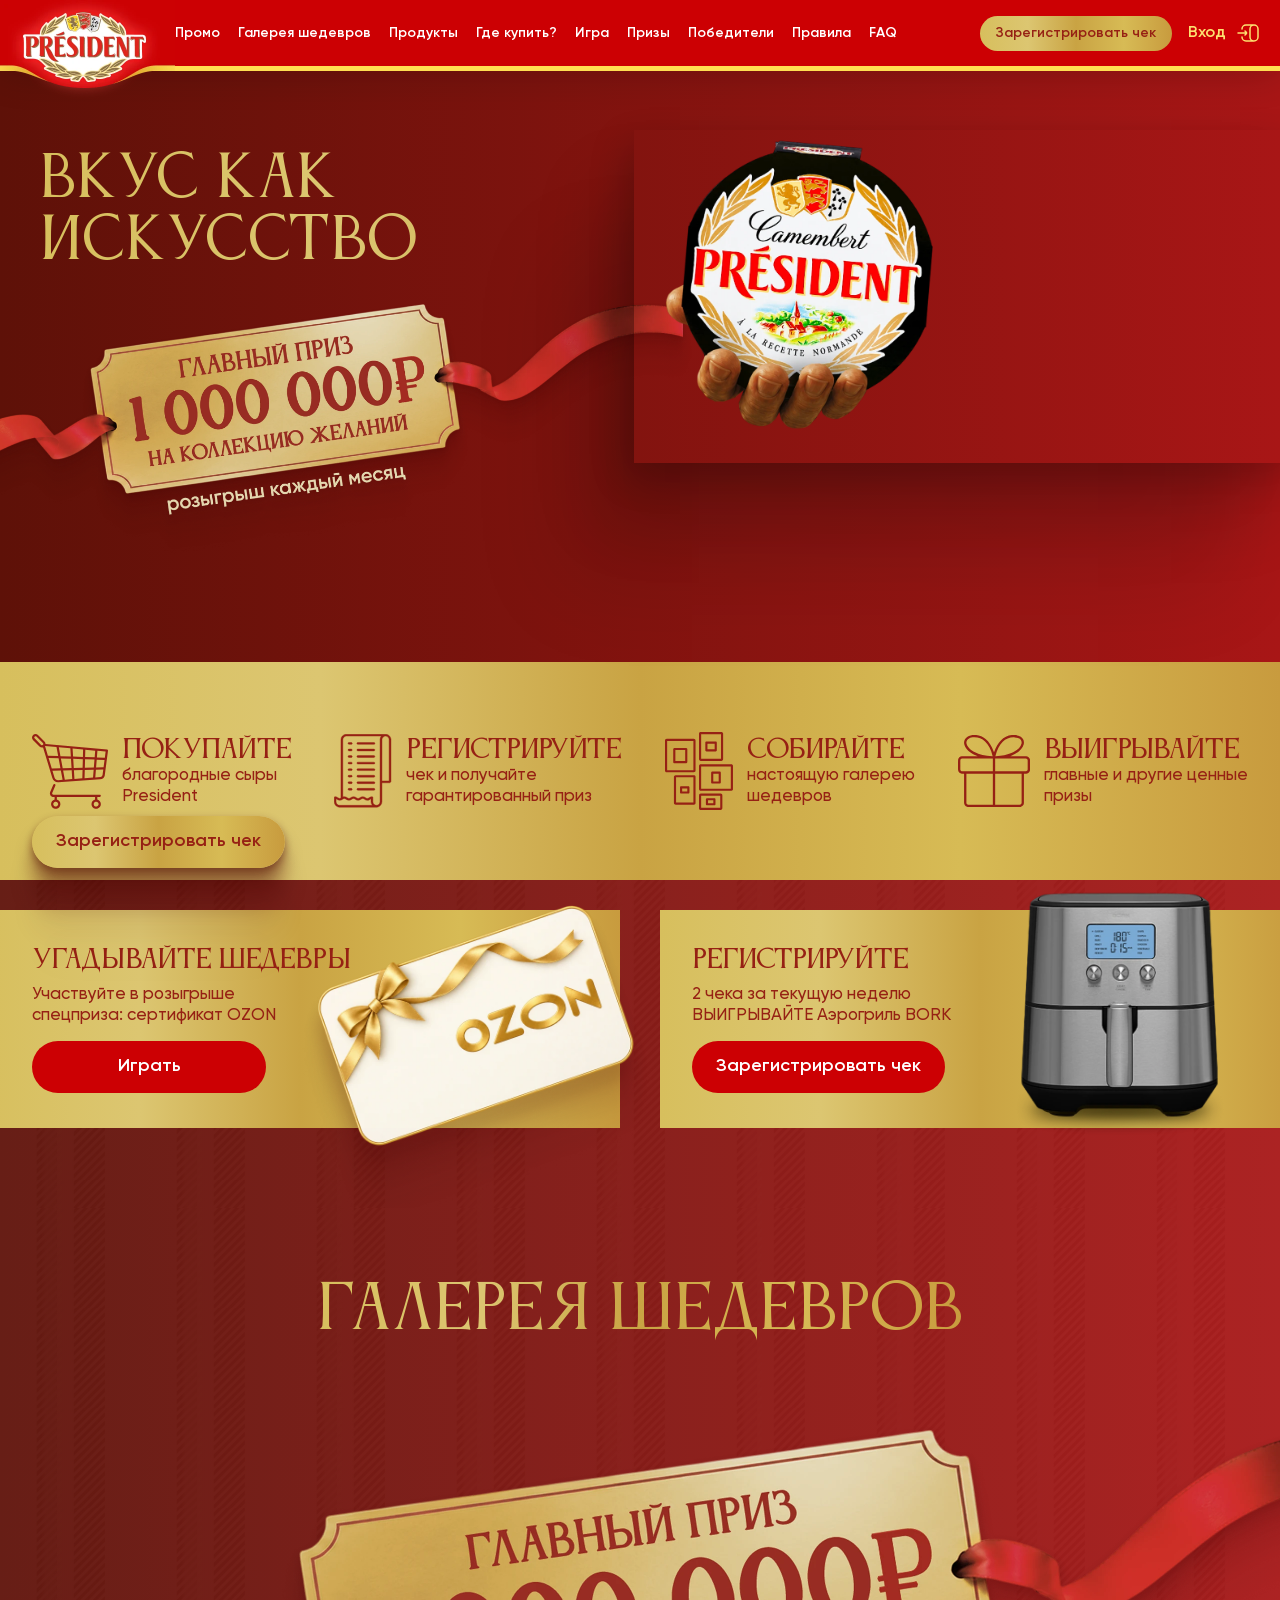
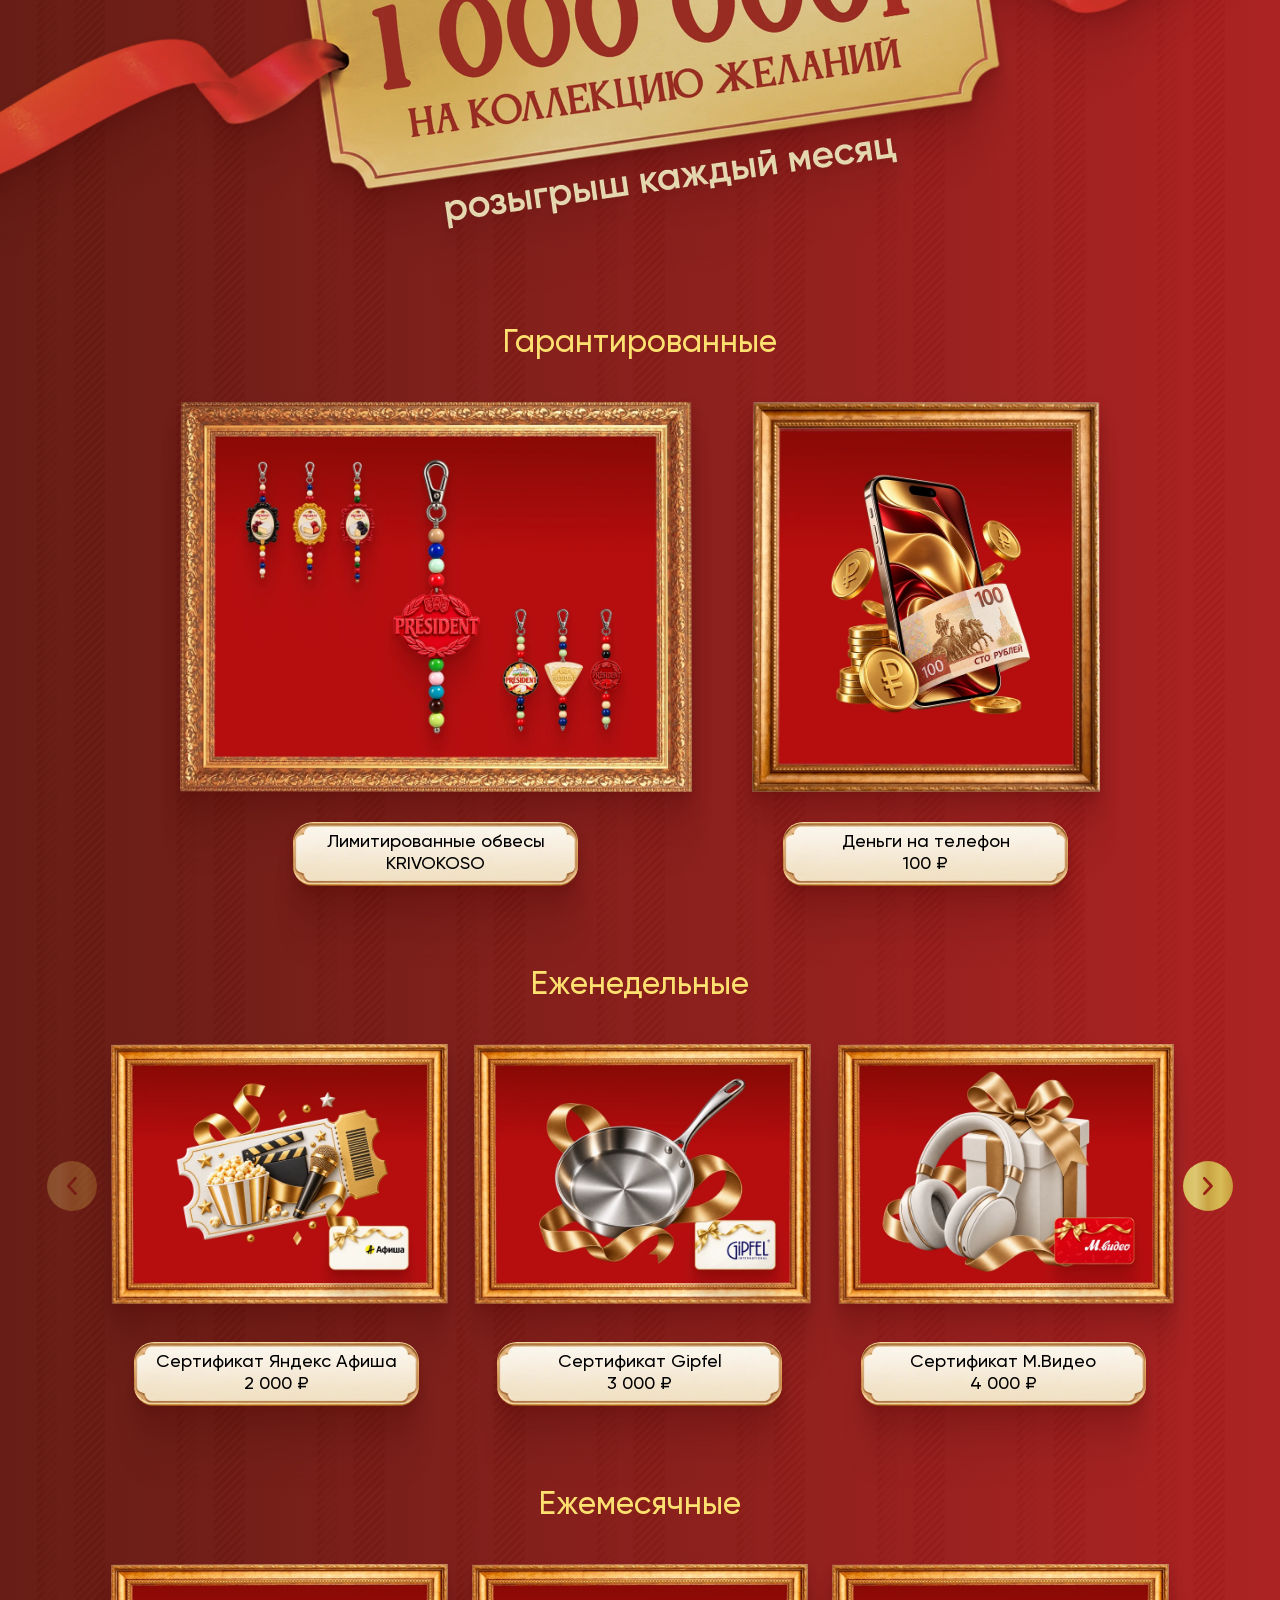
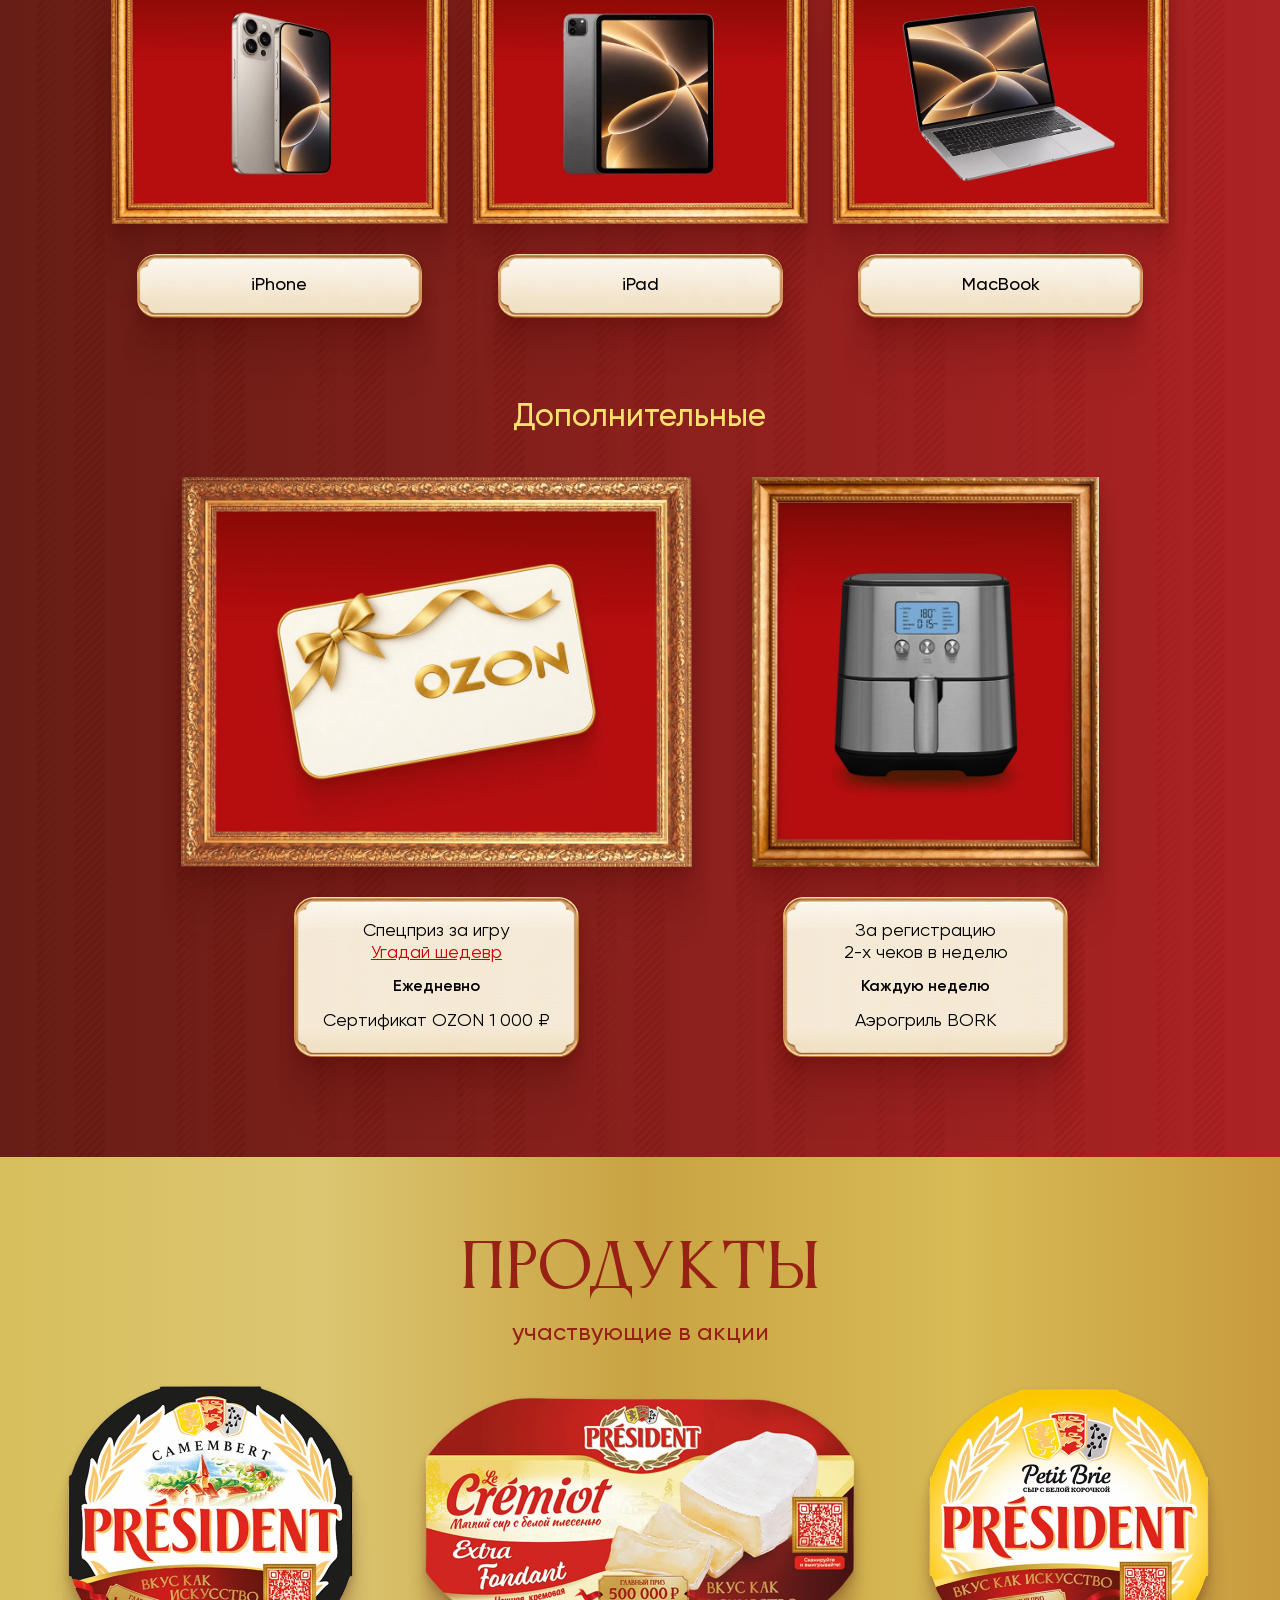
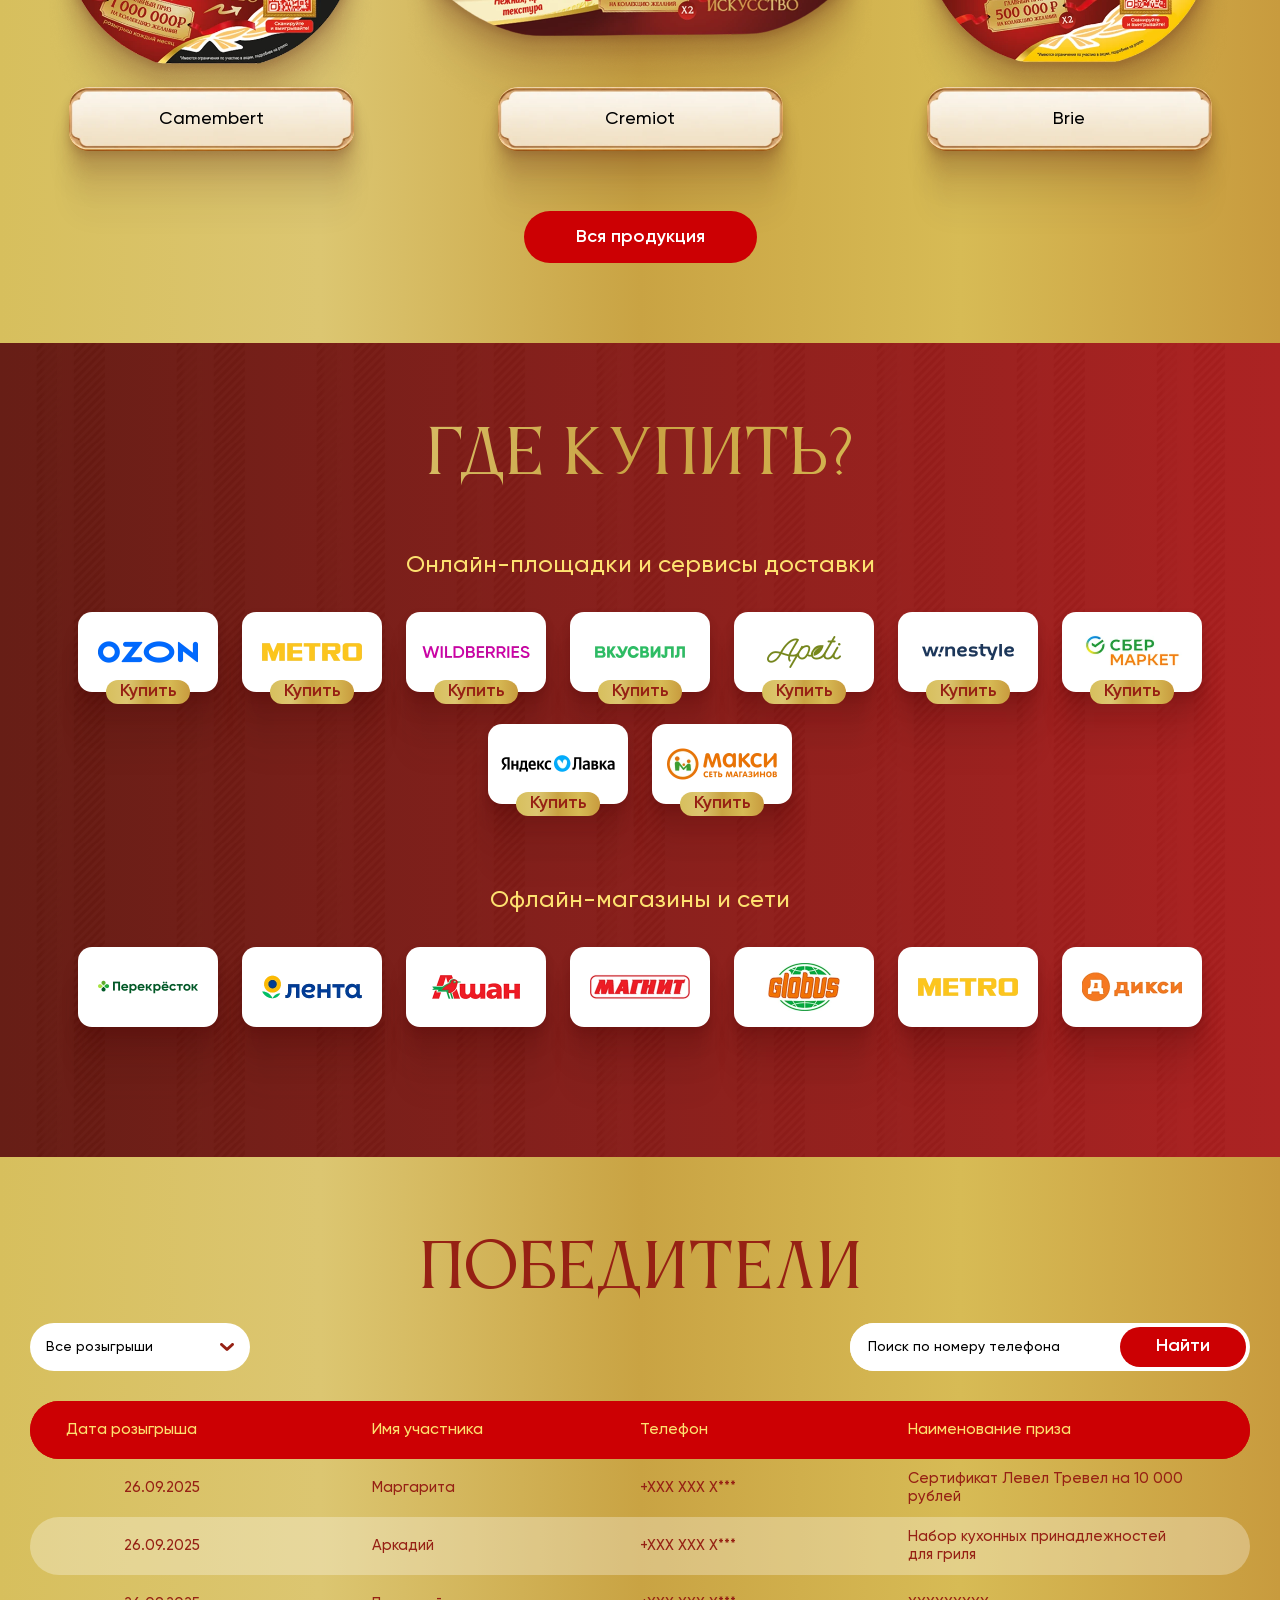
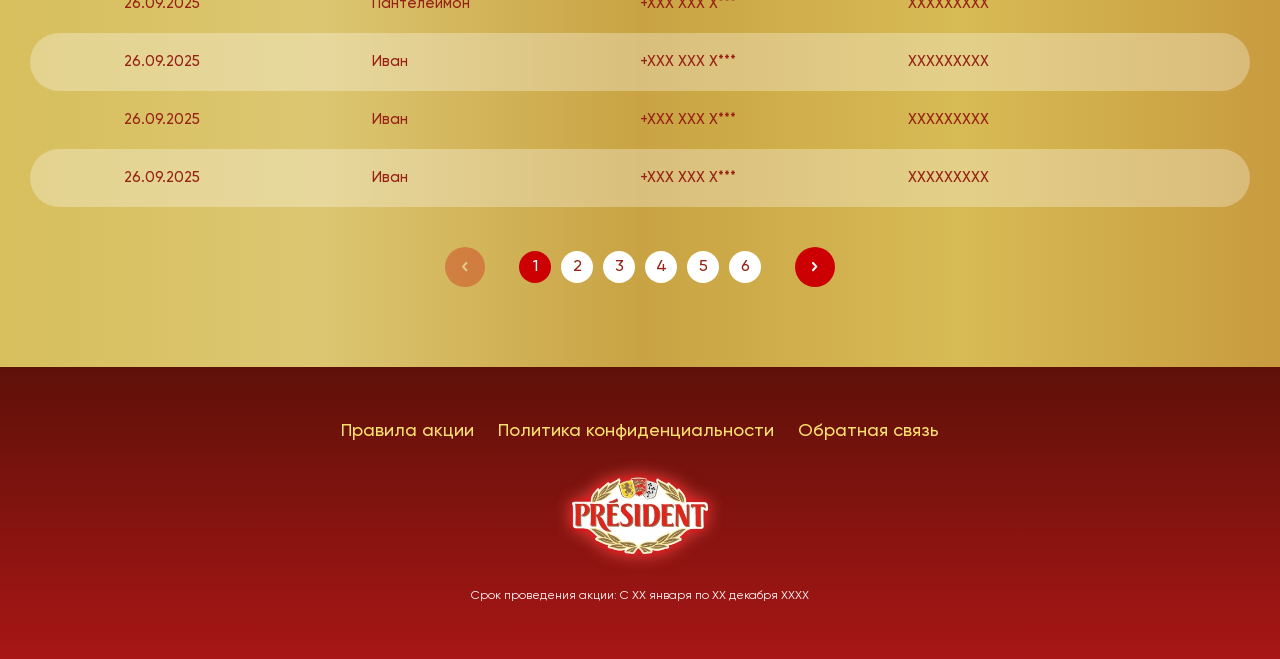
==== commit 701b6838: "header hero options sections redesign" ====
--- a/index.html
+++ b/index.html
@@ -30,11 +30,9 @@
     <!--HEADER-->
     <header class="header">
       <div class="container">
-        <div class="header__logo">
-          <a href="./" class="logo" aria-label="President">
-            <img src="./assets/img/svg/logo.svg" alt="President" width="80" height="66" loading="eager" />
-          </a>
-        </div>
+        <a href="./" class="header__logo" aria-label="President">
+          <img src="./assets/img/logo.webp" alt="President" width="80" height="66" loading="eager" class="logo" />
+        </a>
 
         <nav class="navigation">
           <ul class="menu">
@@ -48,11 +46,13 @@
             <li><a href="./#rules" class="menu__link">Правила</a></li>
             <li><a class="menu__link" data-popup-open="faq">FAQ</a></li>
             <li class="header__buttons">
-              <button class="button button--small" data-popup-open="cheque"><span>Зарегистрировать чек</span></button>
+              <button class="button button--small delete-in-tablet" data-popup-open="cheque"><span>Зарегистрировать чек</span></button>
               <button class="login-btn" data-popup-open="login"><span>Вход</span></button>
             </li>
           </ul>
         </nav>
+
+        <button class="button button--small show-in-tablet" data-popup-open="cheque"><span>Зарегистрировать чек</span></button>
 
         <button class="burger">
           <span>Меню бургер</span>
@@ -66,7 +66,12 @@
         <div class="hero">
           <div class="container">
             <h1 class="title title--h1 gold">Вкус как <br />искусство</h1>
-            <video src="./assets/img/main_animation.webm" autoplay muted loop playsinline class="main-animation"></video>
+            <div class="main-animation">
+              <video src="./assets/img/main_animation.mp4" autoplay muted loop playsinline></video>
+              <div class="hand sss">
+                <img src="./assets/img/hand.webp" alt="President" />
+              </div>
+            </div>
 
             <div class="timer">
               <div class="main-prize">
@@ -119,10 +124,10 @@
             <div class="rules-option left">
               <div class="rules-text">
                 <b>УГАДЫВАЙТЕ ШЕДЕВРЫ</b>
-                <p>ВЫИГРЫВАЙТЕ <br />спецприз: сертификат OZON</p>
+                <p>Участвуйте в розыгрыше <br />спецприза: сертификат OZON</p>
                 <button type="button" class="button button--red" data-popup-open="memory"><span>Играть</span></button>
               </div>
-              <img src="./assets/img/rule-image1.webp" alt="President" class="rules-option-image" />
+              <img src="./assets/img/rule-image1.webp" alt="President" class="rules-option-image top-position-in-mobil" />
             </div>
             <div class="rules-option right">
               <div class="rules-text">
@@ -534,7 +539,7 @@
         <li><a data-popup-open="callback">Обратная связь</a></li>
       </ul>
 
-      <img src="./assets/img/logo.webp" alt="President logo" class="footer-logo" />
+      <img src="./assets/img/logo-footer.webp" alt="President logo" class="footer-logo" />
 
       <p>Срок проведения акции: С ХХ января по ХХ декабря ХХХХ</p>
     </footer>
--- a/assets/css/styles.min.css
+++ b/assets/css/styles.min.css
@@ -1 +1 @@
-:root{--4: 'circerounded-regular4', sans-serif;--5: 'circerounded-regular5', sans-serif;--400: 'montserrat-regular', sans-serif;--500: 'montserrat-medium', sans-serif;--title: 'anticva', sans-serif;--gilroy: 'gilroy', sans-serif;--bg: #cc0003;--bg-dark: #b60003;--yellow: #fde170;--yellow-light: #e6d689;--color: #ffffff;--gradient: linear-gradient(90deg, #ffe680 0%, #fab041 50%, #ffe680 100%);--golden-gradient: linear-gradient(90deg, #d7bf5d, #dcc671, #c9a343, #d7bb55, #c89b3e);--white: #ffffff;--black: #000000;--red: #cc0003;--red-text: #962114;--invalid: #e6d689;--vh: 1vh}@font-face{font-family:"anticva";src:url("../fonts/anticva-regular.woff2") format("woff2"),url("../fonts/anticva-regular.woff") format("woff");font-weight:400;font-style:normal}@font-face{font-family:"gilroy";src:url("../fonts/gilroy-regular.woff2") format("woff2"),url("../fonts/gilroy-regular.woff") format("woff");font-weight:400;font-style:normal}@font-face{font-family:"gilroy";src:url("../fonts/gilroy-medium.woff2") format("woff2"),url("../fonts/gilroy-medium.woff") format("woff");font-weight:500;font-style:normal}@font-face{font-family:"gilroy";src:url("../fonts/gilroy-semibold.woff2") format("woff2"),url("../fonts/gilroy-semibold.woff") format("woff");font-weight:600;font-style:normal}@-webkit-keyframes rotate{0%{-webkit-transform:rotate(0deg);transform:rotate(0deg)}100%{-webkit-transform:rotate(360deg);transform:rotate(360deg)}}@keyframes rotate{0%{-webkit-transform:rotate(0deg);transform:rotate(0deg)}100%{-webkit-transform:rotate(360deg);transform:rotate(360deg)}}@-webkit-keyframes rotateleft{0%{-webkit-transform:rotate(0deg);transform:rotate(0deg)}100%{-webkit-transform:rotate(-360deg);transform:rotate(-360deg)}}@keyframes rotateleft{0%{-webkit-transform:rotate(0deg);transform:rotate(0deg)}100%{-webkit-transform:rotate(-360deg);transform:rotate(-360deg)}}@-webkit-keyframes pulse{0%{-webkit-transform:scale(1);transform:scale(1)}50%{-webkit-transform:scale(1.1);transform:scale(1.1)}100%{-webkit-transform:scale(1);transform:scale(1)}}@keyframes pulse{0%{-webkit-transform:scale(1);transform:scale(1)}50%{-webkit-transform:scale(1.1);transform:scale(1.1)}100%{-webkit-transform:scale(1);transform:scale(1)}}@-webkit-keyframes blink{0%,100%{opacity:1}50%{opacity:0}}@keyframes blink{0%,100%{opacity:1}50%{opacity:0}}@-webkit-keyframes scrollDown{0%,100%{-webkit-transform:translateY(0) scaleX(0.8);transform:translateY(0) scaleX(0.8)}50%{-webkit-transform:translateY(-10px) scaleX(1);transform:translateY(-10px) scaleX(1)}}@keyframes scrollDown{0%,100%{-webkit-transform:translateY(0) scaleX(0.8);transform:translateY(0) scaleX(0.8)}50%{-webkit-transform:translateY(-10px) scaleX(1);transform:translateY(-10px) scaleX(1)}}@-webkit-keyframes slide{0%{-webkit-transform:translate(-200%, -25%) rotate(-40deg);transform:translate(-200%, -25%) rotate(-40deg)}30%,100%{-webkit-transform:translate(200%, -25%) rotate(-40deg);transform:translate(200%, -25%) rotate(-40deg)}}@keyframes slide{0%{-webkit-transform:translate(-200%, -25%) rotate(-40deg);transform:translate(-200%, -25%) rotate(-40deg)}30%,100%{-webkit-transform:translate(200%, -25%) rotate(-40deg);transform:translate(200%, -25%) rotate(-40deg)}}@-webkit-keyframes bounce{0%{-webkit-transform:scale(1);transform:scale(1)}25%{-webkit-transform:scale(1);transform:scale(1)}30%{-webkit-transform:scale(1.1);transform:scale(1.1)}35%{-webkit-transform:scale(1.08);transform:scale(1.08)}40%{-webkit-transform:scale(1.1);transform:scale(1.1)}45%{-webkit-transform:scale(1.095);transform:scale(1.095)}50%{-webkit-transform:scale(1.1);transform:scale(1.1)}75%{-webkit-transform:scale(1.1);transform:scale(1.1)}80%{-webkit-transform:scale(1);transform:scale(1)}85%{-webkit-transform:scale(1.02);transform:scale(1.02)}90%{-webkit-transform:scale(1);transform:scale(1)}95%{-webkit-transform:scale(1.005);transform:scale(1.005)}100%{-webkit-transform:scale(1);transform:scale(1)}}@keyframes bounce{0%{-webkit-transform:scale(1);transform:scale(1)}25%{-webkit-transform:scale(1);transform:scale(1)}30%{-webkit-transform:scale(1.1);transform:scale(1.1)}35%{-webkit-transform:scale(1.08);transform:scale(1.08)}40%{-webkit-transform:scale(1.1);transform:scale(1.1)}45%{-webkit-transform:scale(1.095);transform:scale(1.095)}50%{-webkit-transform:scale(1.1);transform:scale(1.1)}75%{-webkit-transform:scale(1.1);transform:scale(1.1)}80%{-webkit-transform:scale(1);transform:scale(1)}85%{-webkit-transform:scale(1.02);transform:scale(1.02)}90%{-webkit-transform:scale(1);transform:scale(1)}95%{-webkit-transform:scale(1.005);transform:scale(1.005)}100%{-webkit-transform:scale(1);transform:scale(1)}}@-webkit-keyframes shineSweep{0%{-webkit-transform:translateX(-100%) skewX(10deg);transform:translateX(-100%) skewX(10deg)}30%{-webkit-transform:translateX(100%) skewX(10deg);transform:translateX(100%) skewX(10deg)}100%{-webkit-transform:translateX(100%) skewX(10deg);transform:translateX(100%) skewX(10deg)}}@keyframes shineSweep{0%{-webkit-transform:translateX(-100%) skewX(10deg);transform:translateX(-100%) skewX(10deg)}30%{-webkit-transform:translateX(100%) skewX(10deg);transform:translateX(100%) skewX(10deg)}100%{-webkit-transform:translateX(100%) skewX(10deg);transform:translateX(100%) skewX(10deg)}}.preloader{display:-webkit-box;display:-ms-flexbox;display:flex;-webkit-box-pack:center;-ms-flex-pack:center;justify-content:center;-webkit-box-align:center;-ms-flex-align:center;align-items:center;-ms-flex-line-pack:center;align-content:center;position:fixed;overflow:hidden;width:100%;height:100%;left:0px;top:0px;z-index:19;background-color:var(--bg);-webkit-transition:1s;transition:1s;opacity:1;visibility:visible;pointer-events:all}.preloader.hidden{pointer-events:none;background-color:rgba(0,0,0,0);z-index:19}.preloader.hidden span{-webkit-transform:translate(0px, -60vh);-ms-transform:translate(0px, -60vh);transform:translate(0px, -60vh)}.preloader span{width:300px;height:170px;display:-webkit-inline-box;display:-ms-inline-flexbox;display:inline-flex;position:relative;-webkit-box-pack:center;-ms-flex-pack:center;justify-content:center;-webkit-box-align:center;-ms-flex-align:center;align-items:center;-ms-flex-line-pack:center;align-content:center;-webkit-transition:1s;transition:1s}@media(max-width: 1023px){.preloader span{width:180px}}.preloader span img{position:absolute;width:100%;-webkit-animation:bounce 3s ease-out infinite;animation:bounce 3s ease-out infinite}:root{font-synthesis:none;text-rendering:optimizeLegibility;-webkit-font-smoothing:antialiased;-moz-osx-font-smoothing:grayscale;outline:none;-webkit-tap-highlight-color:rgba(0,0,0,0);-webkit-backface-visibility:hidden;backface-visibility:hidden}*,*:before,*:after{padding:0;margin:0;-webkit-box-sizing:border-box;box-sizing:border-box;-webkit-tap-highlight-color:rgba(0,0,0,0)}html{height:100%}@media(prefers-reduced-motion: no-preference){html{scroll-behavior:smooth}}body{-ms-scroll-chaining:none;overscroll-behavior:none;-webkit-overflow-scrolling:auto;position:relative;width:100%;height:100%;background:#fff;color:var(--color);font-family:var(--gilroy);line-height:1.4;overflow-x:hidden;overflow-y:auto}html,body{-ms-scroll-chaining:none;overscroll-behavior:none}img{display:block;-o-object-fit:cover;object-fit:cover;-webkit-user-select:none;-moz-user-select:none;-ms-user-select:none;user-select:none}h1,h2,h3,h4,h5,h6,b,strong{font-family:var(--title);color:inherit}button{position:relative;border:none;cursor:pointer;background:none;color:inherit}button:disabled{cursor:auto;pointer-events:none}ul,menu{list-style:none}a{text-decoration:none;color:inherit}table,thead,tbody,tfoot,tr,th,td{margin:0;padding:0;border:0;font:inherit;vertical-align:middle}table{border-collapse:collapse;border-spacing:0}.custom-scrollbar{-webkit-overflow-scrolling:touch;scroll-behavior:smooth}.custom-scrollbar::-webkit-scrollbar{width:4px;height:4px}.custom-scrollbar::-webkit-scrollbar-thumb{background-color:rgba(26,38,99,.1);border-radius:2px;background-clip:padding-box}.custom-scrollbar::-webkit-scrollbar-track{background-color:rgba(26,38,99,.1);border-radius:2px}.custom-scrollbar{scrollbar-width:thin;scrollbar-color:var(--color) rgba(26,38,99,.1)}.show_in_tablet{display:none}@media(max-width: 1279px){.show_in_tablet{display:block}}@media(max-width: 767px){.only-in-desctop{display:none}}.link{color:var(--yellow);border-bottom:1px solid var(--yellow);cursor:pointer}.link.link--white{color:var(--white);border-bottom:1px solid var(--white)}.body{display:-webkit-box;display:-ms-flexbox;display:flex;-webkit-box-orient:vertical;-webkit-box-direction:normal;-ms-flex-direction:column;flex-direction:column}.main{display:block;position:relative;z-index:1;-webkit-box-flex:1;-ms-flex:1;flex:1;background:-webkit-gradient(linear, left top, right top, from(#5e1108), to(#a81616));background:linear-gradient(90deg, #5e1108, #a81616)}.container{display:block;position:relative;width:100%;max-width:1440px;margin:0 auto}@media(max-width: 1279px){.container{padding:0px 20px}}.section{position:relative;overflow:hidden;z-index:2;padding:80px 0px;scroll-margin:60px}@media(max-width: 1151px){.section{scroll-margin:50px}}.section.lines--bg:before{content:"";position:absolute;left:0px;top:0px;width:100%;height:100%;z-index:1;background:url("../img/bg-lines.webp") repeat left top;background-size:1402px 100px;opacity:.3;pointer-events:none}@media(max-width: 1151px){.section{padding:50px 0px}}.section.visible{overflow:visible}.slider-arrows{display:-webkit-inline-box;display:-ms-inline-flexbox;display:inline-flex;gap:12px;padding-bottom:10px;-webkit-box-pack:justify;-ms-flex-pack:justify;justify-content:space-between}@media(max-width: 1279px){.slider-arrows{gap:10px;padding-bottom:8px}}@media(max-width: 767px){.slider-arrows{display:none}}.swiper{width:100%}.swiper-arrow{display:-webkit-box;display:-ms-flexbox;display:flex;position:absolute;width:50px;height:50px}@media(max-width: 1023px){.swiper-arrow{width:40px;height:40px}}.swiper-arrow{border:none;-ms-flex-wrap:wrap;flex-wrap:wrap;-webkit-box-pack:center;-ms-flex-pack:center;justify-content:center;-webkit-box-align:center;-ms-flex-align:center;align-items:center;-ms-flex-line-pack:center;align-content:center;opacity:1;-webkit-transition:opacity .3s;transition:opacity .3s;z-index:3;margin-top:-25px;top:50%;border-radius:50px}.swiper-arrow[data-arrow-prev]{background:url("../img/svg/arrow-prev.svg") no-repeat center center,var(--golden-gradient);right:calc(100% + 14px)}@media(max-width: 1023px){.swiper-arrow[data-arrow-prev]{right:calc(100% + 8px)}}.swiper-arrow[data-arrow-next]{background:url("../img/svg/arrow-next.svg") no-repeat center center,var(--golden-gradient);left:calc(100% + 14px)}@media(max-width: 1023px){.swiper-arrow[data-arrow-next]{left:calc(100% + 8px)}}.swiper-arrow.swiper-button-disabled{opacity:.3;pointer-events:none}[data-pagination]{margin-bottom:16px;font-size:24px;font-weight:400;color:var(--yellow)}@media(max-width: 767px){[data-pagination]{margin-bottom:12px;font-size:18px}}.burger{display:none}.header{display:block;position:fixed;top:0px;left:0px;width:100%;height:60px;z-index:20;background:var(--bg);-webkit-box-shadow:0px 0px 40px rgba(0,0,0,0);box-shadow:0px 0px 40px rgba(0,0,0,0);-webkit-transition:-webkit-box-shadow .6s,-webkit-transform 1s;transition:-webkit-box-shadow .6s,-webkit-transform 1s;transition:box-shadow .6s,transform 1s;transition:box-shadow .6s,transform 1s,-webkit-box-shadow .6s,-webkit-transform 1s;-webkit-transform:translate(0%, -150%);-ms-transform:translate(0%, -150%);transform:translate(0%, -150%);border-bottom:4px solid var(--yellow);-webkit-box-shadow:0px 0px 40px rgba(0,0,0,.2);box-shadow:0px 0px 40px rgba(0,0,0,.2)}.header .container{display:-webkit-box;display:-ms-flexbox;display:flex;position:relative;-ms-flex-wrap:wrap;flex-wrap:wrap;-webkit-box-pack:justify;-ms-flex-pack:justify;justify-content:space-between;-webkit-box-align:center;-ms-flex-align:center;align-items:center;-ms-flex-line-pack:center;align-content:center;width:100%;gap:10px;padding:0px 20px;max-width:100%}@media(min-width: 1600px){.header .container{padding-right:24px}}@media(max-width: 1365px){.header .container{padding-left:0px}}@media(max-width: 767px){.header .container{padding-left:20px}}.loaded .header{-webkit-transform:translate(0%, 0%);-ms-transform:translate(0%, 0%);transform:translate(0%, 0%)}.header__logo{display:block;position:relative;width:170px;height:56px}.header__logo .logo{position:absolute;top:0px;left:0px}.logo{display:block;position:relative;width:100%;height:88px;z-index:3;background:url("../img/svg/logo-bg.svg") no-repeat center center/cover}.logo img{position:relative;width:122px;height:auto;margin:0 auto;margin-top:10px;z-index:2;opacity:1}.logo:before{content:"";display:block;width:60%;height:50%;left:20%;top:25%;-webkit-box-shadow:0px 0px 30px #fff;box-shadow:0px 0px 30px #fff;border-radius:100%;position:absolute;z-index:1}.navigation{display:-webkit-box;display:-ms-flexbox;display:flex;-webkit-box-align:center;-ms-flex-align:center;align-items:center;-webkit-box-pack:center;-ms-flex-pack:center;justify-content:center;z-index:2;-webkit-box-flex:1;-ms-flex:1;flex:1}.menu{display:-webkit-inline-box;display:-ms-inline-flexbox;display:inline-flex;-webkit-box-flex:1;-ms-flex:1;flex:1;-ms-flex-wrap:wrap;flex-wrap:wrap;-webkit-box-pack:center;-ms-flex-pack:center;justify-content:center;-webkit-box-align:center;-ms-flex-align:center;align-items:center;-ms-flex-line-pack:center;align-content:center;gap:32px}.menu li .menu__link{font-size:14px;font-weight:600;line-height:1;-webkit-transition:color .3s;transition:color .3s;color:var(--white);cursor:pointer}.menu li .menu__link.active{color:var(--yellow)}.menu li .menu__link:hover{color:var(--yellow)}.menu li:first-child{margin-left:auto}@media(max-width: 1439px){.menu{gap:28px}.menu li .menu__link{font-size:14px}}@media(max-width: 1365px){.menu{gap:20px}.menu li .menu__link{font-size:14px}}@media(max-width: 1279px){.menu{gap:18px}.menu li .menu__link{font-size:12px}}.header__buttons{display:-webkit-inline-box;display:-ms-inline-flexbox;display:inline-flex;position:relative;-webkit-box-pack:start;-ms-flex-pack:start;justify-content:flex-start;-webkit-box-align:center;-ms-flex-align:center;align-items:center;-ms-flex-line-pack:center;align-content:center;gap:24px;margin-left:auto}@media(max-width: 1151px){.header{border-bottom:0px}.burger{display:-webkit-box;display:-ms-flexbox;display:flex;position:absolute;right:10px;-webkit-box-pack:center;-ms-flex-pack:center;justify-content:center;-webkit-box-align:center;-ms-flex-align:center;align-items:center;-ms-flex-line-pack:center;align-content:center;width:50px;height:50px;border-radius:50px;background:var(--brown);font-size:0px;z-index:2}.burger span,.burger:before,.burger:after{position:absolute;height:2px;background:var(--white);-webkit-transition:.6s;transition:.6s;opacity:1;z-index:1}.burger:before{content:"";width:22px}.burger:after{content:"";width:10px}.burger span{width:16px;-webkit-transform:translate(0px, 0px);-ms-transform:translate(0px, 0px);transform:translate(0px, 0px)}.burger:before{-webkit-transform:translate(0px, -8px) rotate(0deg);-ms-transform:translate(0px, -8px) rotate(0deg);transform:translate(0px, -8px) rotate(0deg)}.burger:after{-webkit-transform:translate(0px, 8px) rotate(0deg);-ms-transform:translate(0px, 8px) rotate(0deg);transform:translate(0px, 8px) rotate(0deg)}.burger.open span{-webkit-transform:translate(10px, 0px);-ms-transform:translate(10px, 0px);transform:translate(10px, 0px);opacity:0}.burger.open:before{width:22px;-webkit-transform:translate(0px, 0px) rotate(45deg);-ms-transform:translate(0px, 0px) rotate(45deg);transform:translate(0px, 0px) rotate(45deg)}.burger.open:after{width:22px;-webkit-transform:translate(0px, 0px) rotate(-45deg);-ms-transform:translate(0px, 0px) rotate(-45deg);transform:translate(0px, 0px) rotate(-45deg)}.header{height:53px;border-bottom:none}.header:before{content:"";position:absolute;left:0px;top:0px;width:100%;height:100%;background:var(--bg);border-bottom:3px solid var(--yellow);z-index:2}.header__logo{margin:0 auto;height:53px;width:146px}.header__logo .logo{height:78px;background:url("../img/svg/logo-bg-mobil.svg") no-repeat center top/cover}.header__logo .logo img{width:102px}.header__logo .logo:before{width:50%;height:50%;left:25%;top:25%}.navigation{position:fixed;-webkit-box-align:start;-ms-flex-align:start;align-items:flex-start;width:100%;height:100vh;overflow-x:hidden;overflow-y:auto;scrollbar-width:none;-ms-overflow-style:none;top:0px;right:0px;background:var(--bg);-webkit-transform:translate(0%, -100%);-ms-transform:translate(0%, -100%);transform:translate(0%, -100%);-webkit-transition:-webkit-transform .6s;transition:-webkit-transform .6s;transition:transform .6s;transition:transform .6s, -webkit-transform .6s;padding:0px;z-index:0}.navigation::-webkit-scrollbar{width:0px;height:0px;display:none}.navigation.open{-webkit-transform:translate(0%, 0%);-ms-transform:translate(0%, 0%);transform:translate(0%, 0%)}.menu{padding:100px 30px 40px 30px;background:linear-gradient(100deg, #5e1108, #a81616);width:100%;max-width:100%;min-height:100svh;-ms-flex-wrap:nowrap;flex-wrap:nowrap;-webkit-box-orient:vertical;-webkit-box-direction:normal;-ms-flex-direction:column;flex-direction:column;-webkit-box-pack:start;-ms-flex-pack:start;justify-content:flex-start;-webkit-box-align:center;-ms-flex-align:center;align-items:center;-ms-flex-line-pack:center;align-content:center;gap:24px}}@media(max-width: 1151px)and (max-width: 767px){.menu{padding:100px 20px 40px 20px}}@media(max-width: 1151px){.menu li:first-child{margin-left:0;margin-top:auto}.menu li .menu__link{font-size:24px}.menu li.header__buttons{width:100%;margin-top:auto;-webkit-box-orient:vertical;-webkit-box-direction:normal;-ms-flex-direction:column;flex-direction:column}}.fixed-button{display:-webkit-box;display:-ms-flexbox;display:flex;position:fixed;min-width:100vw;max-width:100vw;left:0px;bottom:40px;-ms-flex-wrap:wrap;flex-wrap:wrap;-webkit-box-pack:center;-ms-flex-pack:center;justify-content:center;-webkit-box-align:center;-ms-flex-align:center;align-items:center;-ms-flex-line-pack:center;align-content:center;padding:0px 20px;z-index:5;pointer-events:none}@media(max-width: 767px){.fixed-button{bottom:20px}}.buttons{display:-webkit-box;display:-ms-flexbox;display:flex;position:relative;width:100%;-webkit-box-orient:vertical;-webkit-box-direction:normal;-ms-flex-direction:column;flex-direction:column;-webkit-box-pack:start;-ms-flex-pack:start;justify-content:flex-start;-webkit-box-align:start;-ms-flex-align:start;align-items:flex-start;-ms-flex-line-pack:start;align-content:flex-start;gap:20px}.button{display:-webkit-inline-box;display:-ms-inline-flexbox;display:inline-flex;overflow:hidden;z-index:1;min-height:52px;-webkit-box-pack:center;-ms-flex-pack:center;justify-content:center;-webkit-box-align:center;-ms-flex-align:center;align-items:center;-ms-flex-line-pack:center;align-content:center;position:relative;font-size:18px;font-family:var(--gilroy);font-weight:600;line-height:1.2;color:var(--red-text);padding:10px 24px;z-index:1;-webkit-transition:color .3s;transition:color .3s;-webkit-user-select:none;-moz-user-select:none;-ms-user-select:none;user-select:none;outline:none;cursor:pointer;border-radius:52px;background:var(--golden-gradient)}.button.medium{min-height:40px;font-size:16px}.button.full{width:100%}.button.button--small{font-size:16px;min-height:36px;padding:4px 24px;border-radius:40px;color:var(--red-text)}.button.button--small span{display:block;position:relative}@media(max-width: 1439px){.button.button--small{font-size:14px}}@media(max-width: 1279px){.button.button--small{font-size:14px;padding:4px 18px;min-height:30px}}@media(max-width: 1151px){.button.button--small{font-size:20px;min-height:54px;padding:4px 32px}}.button.button--red{background:var(--red);color:var(--white)}@media(hover: hover){.button.button--red:hover{color:var(--red-text)}}.button.button--white{background:#f1e2c9;color:var(--red-text)}@media(hover: hover){.button.button--white:hover{color:var(--red-text)}}.button.button--red-submit{background:var(--red);color:var(--white)}.button.button--red-submit:before,.button.button--red-submit:after{background:var(--red-text)}.button:before,.button:after{content:"";display:block;position:absolute;pointer-events:none;width:100%;height:100%;background:var(--white);z-index:-1;-webkit-transition:-webkit-transform .5s;transition:-webkit-transform .5s;transition:transform .5s;transition:transform .5s, -webkit-transform .5s}.button:before{left:0px;bottom:0%;-webkit-transform:translate(0%, -100%);-ms-transform:translate(0%, -100%);transform:translate(0%, -100%);border-radius:0px 0px 50% 50%}.button:after{left:0px;top:0px;-webkit-transform:translate(0%, 100%);-ms-transform:translate(0%, 100%);transform:translate(0%, 100%);border-radius:50% 50% 0px 0px}@media(min-width: 1024px){.button:hover:before{-webkit-transform:translate(0%, 0%);-ms-transform:translate(0%, 0%);transform:translate(0%, 0%)}.button:hover:after{-webkit-transform:translate(0%, 0%);-ms-transform:translate(0%, 0%);transform:translate(0%, 0%)}}.login-btn{display:-webkit-inline-box;display:-ms-inline-flexbox;display:inline-flex;position:relative;-webkit-box-pack:center;-ms-flex-pack:center;justify-content:center;-webkit-box-align:center;-ms-flex-align:center;align-items:center;-ms-flex-line-pack:center;align-content:center;gap:10px;color:var(--yellow);font-family:var(--gilroy);font-weight:600;font-size:16px;line-height:18px}.login-btn span{display:block;position:relative}.login-btn:after{content:"";display:block;width:24px;height:24px;background:url("../img/svg/login.svg") no-repeat center center/cover}@media(max-width: 1279px){.login-btn{font-size:14px}.login-btn:after{width:22px;height:22px}}@media(max-width: 1151px){.login-btn{font-size:24px;font-weight:500}.login-btn:after{width:32px;height:32px}}.titleBox{display:-webkit-box;display:-ms-flexbox;display:flex;position:relative;width:100%;-ms-flex-wrap:wrap;flex-wrap:wrap;-webkit-box-pack:center;-ms-flex-pack:center;justify-content:center;-webkit-box-align:center;-ms-flex-align:center;align-items:center;-ms-flex-line-pack:center;align-content:center;gap:24px;text-align:center}.title{font-family:var(--title)}.title.red{color:var(--red-text)}.title.gold{background:var(--golden-gradient);background-clip:text;-webkit-background-clip:text;color:rgba(0,0,0,0);-webkit-text-fill-color:rgba(0,0,0,0)}.title.title--h1{font-size:32px;line-height:1.1;text-align:left}@media(min-width: 500px){.title.title--h1{font-size:50px}}@media(min-width: 1024px){.title.title--h1{font-size:56px}}@media(min-width: 1440px){.title.title--h1{font-size:80px}}.title.title--h2{font-size:60px;line-height:1.1;text-align:center}@media(max-width: 767px){.title.title--h2{font-size:40px}}.title.title--h3{font-size:32px;line-height:1.12}@media(max-width: 767px){.title.title--h3{font-size:26px}}.title.title--h4{font-size:30px;line-height:1.12}.title.title--h5{font-size:28px;line-height:1.2}.title.title--hero{display:block;width:100%;max-width:654px;margin-left:100px;font-size:54px;line-height:1.2;-ms-flex-negative:0;flex-shrink:0}.title.title--hero span{display:block;position:relative;text-transform:uppercase;width:100%}.title.title--hero span:last-child{text-align:right}.title.title--hero span.underline{display:inline-block;width:auto;position:relative;z-index:0}.title.title--hero span.underline:before{content:"";position:absolute;background:url("../img/svg/underline.svg") no-repeat left center;background-size:530px 100%;width:0%;height:20px;bottom:4px;left:-14%;z-index:-1;opacity:0;-webkit-transition:1s ease .5s;transition:1s ease .5s}@media(max-width: 1279px){.title.title--hero{max-width:540px;margin-left:30px;font-size:56px}.title.title--hero span.underline:before{background-size:420px 100%}}@media(max-width: 767px){.title.title--hero{max-width:340px;margin-left:0px;font-size:35px}.title.title--hero span.underline:before{background-size:270px 100%;height:15px;bottom:0px}}.loaded .title.title--hero span.underline:before{opacity:1;width:124%}.subtitle{display:block;font-weight:500;font-family:var(--gilroy);font-size:24px;line-height:1.2;color:var(--yellow)}.subtitle.big{font-size:32px}@media(max-width: 767px){.subtitle.big{font-size:24px}}.accordeon{display:block;width:100%}.accordeon.open .question:before{-webkit-transform:rotate(270deg);-ms-transform:rotate(270deg);transform:rotate(270deg)}.accordeon .question{display:-webkit-box;display:-ms-flexbox;display:flex;position:relative;width:100%;-webkit-box-pack:start;-ms-flex-pack:start;justify-content:flex-start;-webkit-box-align:center;-ms-flex-align:center;align-items:center;-ms-flex-line-pack:center;align-content:center;padding:12px 50px 12px 24px;min-height:50px;position:relative;font-size:20px;cursor:pointer}@media(max-width: 767px){.accordeon .question{font-size:16px}}.accordeon .question:before{content:"";width:50px;height:50px;background:url("../img/svg/arrow-next-white.svg") no-repeat center center;background-size:10px 18px;position:absolute;right:0px;top:0px;pointer-events:none;-webkit-transform:rotate(90deg);-ms-transform:rotate(90deg);transform:rotate(90deg);-webkit-transition:.3s;transition:.3s}.accordeon .question>*{pointer-events:none}.accordeon .answer{display:block;position:relative;overflow:hidden;height:0px;-webkit-transition:.3s;transition:.3s}.accordeon .answer .answer__content{display:-webkit-box;display:-ms-flexbox;display:flex;position:relative;width:100%;-webkit-box-orient:vertical;-webkit-box-direction:normal;-ms-flex-direction:column;flex-direction:column;gap:10px;padding:24px;padding-top:10px}.accordeon .answer .answer__content p,.accordeon .answer .answer__content li{display:block;position:relative;font-size:16px;line-height:1.4}@media(max-width: 767px){.accordeon .answer .answer__content p,.accordeon .answer .answer__content li{font-size:15px}}.accordeon .answer .answer__content p a,.accordeon .answer .answer__content li a{text-decoration:underline}.accordeon .answer .answer__content ul{display:-webkit-box;display:-ms-flexbox;display:flex;width:100%;-webkit-box-orient:vertical;-webkit-box-direction:normal;-ms-flex-direction:column;flex-direction:column;gap:10px}.accordeon .answer .answer__content ul li{padding-left:20px}.accordeon .answer .answer__content ul li:before{content:"";width:4px;height:4px;border-radius:4px;background:var(--white);position:absolute;left:4px;top:7px}.tabs{width:100%;display:block}.tabs-navigation{display:-webkit-box;display:-ms-flexbox;display:flex;position:relative;width:100%;-webkit-box-pack:stretch;-ms-flex-pack:stretch;justify-content:stretch;-webkit-box-align:center;-ms-flex-align:center;align-items:center;-ms-flex-line-pack:center;align-content:center}.tabs-navigation li{-webkit-box-flex:1;-ms-flex:1;flex:1}.tabs-navigation li:first-child{-webkit-box-flex:1;-ms-flex:auto;flex:auto}.tabs-navigation li button{display:-webkit-box;display:-ms-flexbox;display:flex;position:relative;width:100%;-ms-flex-wrap:wrap;flex-wrap:wrap;-webkit-box-pack:center;-ms-flex-pack:center;justify-content:center;-webkit-box-align:center;-ms-flex-align:center;align-items:center;-ms-flex-line-pack:center;align-content:center;gap:20px;min-height:66px;border-radius:24px 24px 0px 0px;background:rgba(0,0,0,0);-webkit-transition:.3s;transition:.3s;font-size:24px;line-height:1;font-family:var(--title);text-transform:uppercase;padding:0px 30px}.tabs-navigation li button span{pointer-events:none;background:var(--golden-gradient);background-clip:text;-webkit-background-clip:text;color:rgba(0,0,0,0);-webkit-text-fill-color:rgba(0,0,0,0)}.tabs-navigation li button.active{background:#a81616;pointer-events:none}.tab{display:block;width:100%;position:relative;overflow:hidden;height:0px;opacity:0;-webkit-transition:.3s;transition:.3s}.tab.active{opacity:1}:root{--input-font-family: var(--gilroy);--input-font-size: 14px;--input-height: 36px;--input-background: #ffffff;--input-border: #ffffff;--input-color: #000000;--input-placeholder-color: #000000;--invalid: var(--yellow)}fieldset{border:0}.form{display:-webkit-box;display:-ms-flexbox;display:flex;-ms-flex-wrap:wrap;flex-wrap:wrap;width:100%;gap:10px}.label{display:block;width:100%;position:relative;color:inherit}.label .label__text{font-size:10px;margin-bottom:5px;color:hsla(0,0%,100%,.7)}.input-icon{display:-webkit-box;display:-ms-flexbox;display:flex;position:absolute;width:var(--input-height);height:var(--input-height);right:0px;top:0px;-webkit-box-pack:center;-ms-flex-pack:center;justify-content:center;-webkit-box-align:center;-ms-flex-align:center;align-items:center;-ms-flex-line-pack:center;align-content:center;-ms-flex-negative:0;flex-shrink:0;-webkit-transition:.3s;transition:.3s;-webkit-transform:rotate(0deg);-ms-transform:rotate(0deg);transform:rotate(0deg)}.input-icon svg{width:35%;height:auto;pointer-events:none}.input-icon.full{right:4px}.input-icon.full svg{width:100%;height:auto}span.input-icon{pointer-events:none}.input{width:100%;height:var(--input-height);background:var(--input-background);border:2px solid var(--input-border);border-radius:12px;font-family:var(--input-font-family);font-weight:500;font-size:var(--input-font-size);color:var(--input-color);padding:0px 12px;outline:none;-webkit-appearance:none;-moz-appearance:none;appearance:none;-webkit-transition:.3s;transition:.3s;-webkit-box-shadow:none;box-shadow:none;resize:none}.input.input--textarea{height:88px;padding:10px 12px}.input.input-search{padding-right:var(--input-height);width:100%;max-width:100%;height:56px;border-radius:16px;font-family:var(--gilroy);font-size:20px;padding-right:56px;background:rgba(0,0,0,0);color:var(--white);padding-left:30px}.input.input-search::-webkit-input-placeholder{font-family:var(--gilroy);color:var(--white);font-size:20px}.input.input-search::-moz-placeholder{font-family:var(--gilroy);color:var(--white);font-size:20px}.input.input-search:-ms-input-placeholder{font-family:var(--gilroy);color:var(--white);font-size:20px}.input.input-search::-ms-input-placeholder{font-family:var(--gilroy);color:var(--white);font-size:20px}.input.input-search::placeholder{font-family:var(--gilroy);color:var(--white);font-size:20px}@media(max-width: 1023px){.input.input-search{font-size:16px;padding-left:18px}.input.input-search::-webkit-input-placeholder{font-size:16px}.input.input-search::-moz-placeholder{font-size:16px}.input.input-search:-ms-input-placeholder{font-size:16px}.input.input-search::-ms-input-placeholder{font-size:16px}.input.input-search::placeholder{font-size:16px}}.input.placeholder{color:var(--input-placeholder-color)}.input.placeholder+.input-icon{color:var(--input-placeholder-color)}.input::-webkit-input-placeholder{opacity:1;-webkit-transition:.3s;transition:.3s;color:var(--input-placeholder-color);font-family:var(--input-font-family);font-weight:500;font-size:var(--input-font-size)}.input::-moz-placeholder{opacity:1;-moz-transition:.3s;transition:.3s;color:var(--input-placeholder-color);font-family:var(--input-font-family);font-weight:500;font-size:var(--input-font-size)}.input:-ms-input-placeholder{opacity:1;-ms-transition:.3s;transition:.3s;color:var(--input-placeholder-color);font-family:var(--input-font-family);font-weight:500;font-size:var(--input-font-size)}.input::-ms-input-placeholder{opacity:1;-ms-transition:.3s;transition:.3s;color:var(--input-placeholder-color);font-family:var(--input-font-family);font-weight:500;font-size:var(--input-font-size)}.input::placeholder{opacity:1;-webkit-transition:.3s;transition:.3s;color:var(--input-placeholder-color);font-family:var(--input-font-family);font-weight:500;font-size:var(--input-font-size)}.input.invalid{border:2px solid var(--invalid);color:var(--bg-dark)}.input.invalid+.input-icon{color:var(--invalid)}.input:focus{border:2px solid var(--yellow)}.input:focus::-webkit-input-placeholder{opacity:0}.input:focus::-moz-placeholder{opacity:0}.input:focus:-ms-input-placeholder{opacity:0}.input:focus::-ms-input-placeholder{opacity:0}.input:focus::placeholder{opacity:0}.textarea{display:block;padding:22px 30px}textarea::-webkit-scrollbar{width:6px}textarea::-webkit-scrollbar-track{background:rgba(0,0,0,0);border-radius:16px}textarea::-webkit-scrollbar-thumb{background-color:rgba(0,0,0,.4);border-radius:16px;border:1px solid rgba(0,0,0,0);background-clip:content-box}textarea{scrollbar-width:thin;scrollbar-color:rgba(0,0,0,.4) rgba(0,0,0,0)}.radio,.checkbox{display:none}.radio+.label__text,.checkbox+.label__text{display:-webkit-box;display:-ms-flexbox;display:flex;-ms-flex-wrap:wrap;flex-wrap:wrap;-webkit-box-align:start;-ms-flex-align:start;align-items:flex-start;position:relative;width:100%;font-family:var(--gilroy);padding:10px 0px;padding-left:40px;font-size:14px;line-height:1.1;color:inherit;cursor:pointer;margin-top:8px}.radio+.label__text+.inputError,.checkbox+.label__text+.inputError{top:30px}.radio+.label__text+.inputError span:before,.checkbox+.label__text+.inputError span:before{left:9px}.radio+.label__text a,.checkbox+.label__text a{display:inline;width:auto;margin:0;text-align:left;border:none;text-decoration:underline}.radio+.label__text:before,.checkbox+.label__text:before{content:"";display:block;position:absolute;left:0px;top:4px;width:26px;height:26px;border-radius:6px;border:2px solid var(--white);background:rgba(0,0,0,0);-webkit-transition:border .3s;transition:border .3s}.radio:checked+span:before,.checkbox:checked+span:before{background:var(--white) url("../img/svg/checkbox.svg") no-repeat center center;background-size:60% 60%}.radio.invalid+span,.checkbox.invalid+span{color:var(--invalid)}.radio.invalid+span:before,.checkbox.invalid+span:before{border:2px solid var(--invalid)}.input:-webkit-autofill{-webkit-box-shadow:0 0 0px 1000px #f1f1f1 inset !important;box-shadow:0 0 0px 1000px #f1f1f1 inset !important;-webkit-text-fill-color:var(--input-color) !important;font-size:var(--input-font-size) !important;font-family:var(--input-font-family) !important;font-weight:500 !important;-webkit-transition:background-color 9999s ease-in-out 0s;transition:background-color 9999s ease-in-out 0s}.inputError{display:block;width:100%;height:0px;position:absolute;left:-20px;text-align:left;overflow:hidden;-webkit-transition:.3s;transition:.3s;color:var(--invalid);font-size:14px;font-family:var(--gilroy);z-index:10;pointer-events:none}.inputError span{display:inline-block;position:relative;padding:5px 14px;color:#442f1e;font-size:11px;background:var(--yellow);-webkit-box-shadow:0px 3px 8px rgba(0,0,0,.2);box-shadow:0px 3px 8px rgba(0,0,0,.2);top:-14px;left:0px;margin:20px}.inputError span:before{content:"";width:8px;height:8px;background:var(--yellow);position:absolute;left:14px;top:-3px;-webkit-transform:scaleX(1.5) rotate(45deg);-ms-transform:scaleX(1.5) rotate(45deg);transform:scaleX(1.5) rotate(45deg)}input[type=search]::-webkit-search-decoration,input[type=search]::-webkit-search-cancel-button,input[type=search]::-webkit-search-results-button,input[type=search]::-webkit-search-results-decoration{display:none}input[type=search]{-webkit-appearance:textfield;-moz-appearance:textfield;appearance:textfield}select.open+.input-icon{-webkit-transform:rotate(180deg);-ms-transform:rotate(180deg);transform:rotate(180deg)}.download-file{width:100%;height:200px;position:relative;margin-top:0px;margin-bottom:-10px}.label-for-file{width:100%;height:200px;border:6px solid var(--yellow);background-color:var(--black);border-radius:20px;display:-webkit-box;display:-ms-flexbox;display:flex;-webkit-box-orient:vertical;-webkit-box-direction:normal;-ms-flex-direction:column;flex-direction:column;-webkit-box-align:center;-ms-flex-align:center;align-items:center;-webkit-box-pack:center;-ms-flex-pack:center;justify-content:center;position:relative;z-index:1;cursor:pointer}.label-for-file.invalid{border:6px solid var(--invalid)}.input-file{display:none}.label-for-file img{width:40px;height:40px;pointer-events:none}.label-for-file .label__text{font-size:12px;line-height:1.4;color:hsla(0,0%,100%,.7);margin-top:24px;text-align:center;max-width:190px;pointer-events:none}.label-for-file .label__text .error{color:var(--invalid)}.label-for-file img,.label-for-file .label__text{-webkit-transition:.3s;transition:.3s}.label-for-file.loaded img,.label-for-file.loaded .label__text{opacity:0}.label-for-file.loaded::after{content:"";position:absolute;top:6px;left:6px;width:calc(100% - 12px);height:calc(100% - 12px);background-size:cover;background-position:center;z-index:1}.label-for-file.loaded::after{background-image:url("")}.select{display:block;position:relative}.footer{display:-webkit-box;display:-ms-flexbox;display:flex;-webkit-box-orient:vertical;-webkit-box-direction:normal;-ms-flex-direction:column;flex-direction:column;-webkit-box-pack:center;-ms-flex-pack:center;justify-content:center;-webkit-box-align:center;-ms-flex-align:center;align-items:center;-ms-flex-line-pack:center;align-content:center;position:relative;z-index:1;padding:54px 20px;background:-webkit-gradient(linear, left top, left bottom, from(#5e1108), to(#a81616));background:linear-gradient(#5e1108, #a81616);gap:12px}.footer p{font-size:12px;color:var(--white)}@media(max-width: 1023px){.footer{padding-bottom:100px}}@media(max-width: 767px){.footer p{font-size:10px}}.footer__menu{display:-webkit-inline-box;display:-ms-inline-flexbox;display:inline-flex;width:auto;-ms-flex-wrap:wrap;flex-wrap:wrap;-webkit-box-pack:center;-ms-flex-pack:center;justify-content:center;-webkit-box-align:start;-ms-flex-align:start;align-items:flex-start;-ms-flex-line-pack:center;align-content:center;gap:24px}.footer__menu li{font-size:18px;line-height:1.2}.footer__menu li a{font-family:var(--gilroy);font-weight:500;cursor:pointer;-webkit-transition:.3s;transition:.3s;color:var(--yellow)}.footer__menu li a:hover{color:var(--white)}@media(max-width: 1023px){.footer__menu li{font-size:18px;text-align:center}}.footer-logo{display:block;width:180px;margin:0 auto}body.locked{overflow-x:hidden;overflow-y:hidden}.backdrop{-webkit-transform:translateZ(0);transform:translateZ(0);will-change:opacity;-webkit-backface-visibility:hidden;backface-visibility:hidden;-webkit-tap-highlight-color:rgba(0,0,0,0);display:grid;place-items:center;position:fixed;top:0;left:0;width:100%;height:100dvh;z-index:1000;overflow-x:hidden;overflow-y:scroll;-ms-scroll-chaining:none;overscroll-behavior:none;-webkit-overflow-scrolling:touch;padding:50px 20px;backdrop-filter:blur(8px);-webkit-transition:opacity .5s ease-in-out 0s,visibility .5s ease-in-out 0s;transition:opacity .5s ease-in-out 0s,visibility .5s ease-in-out 0s;opacity:0;pointer-events:none;visibility:hidden}.backdrop.active{visibility:visible;opacity:1;pointer-events:all}.backdrop:before{content:"";position:absolute;pointer-events:none;left:-20px;right:-20px;top:-50px;width:calc(100% + 40px);height:calc(100% + 100px);background:#000;opacity:.5;grid-area:1/1/2/2}.popup{position:relative;-webkit-transition:.5s;transition:.5s;-webkit-transform:translate(0px, 50px);-ms-transform:translate(0px, 50px);transform:translate(0px, 50px);opacity:0;z-index:1;-webkit-user-select:none;-moz-user-select:none;-ms-user-select:none;user-select:none;width:100%;pointer-events:none}@media(max-width: 419px){.popup{width:100%}}.popup.visible{opacity:1;-webkit-transform:translate(0px, 0px);-ms-transform:translate(0px, 0px);transform:translate(0px, 0px)}.popup .popup-content{position:relative;margin:0 auto;width:100%;pointer-events:all}.popup .form{max-width:290px;margin-left:auto;margin-right:auto}.popup-close,.file-reset{display:-webkit-box;display:-ms-flexbox;display:flex;-ms-flex-wrap:wrap;flex-wrap:wrap;-webkit-box-pack:center;-ms-flex-pack:center;justify-content:center;-webkit-box-align:center;-ms-flex-align:center;align-items:center;-ms-flex-line-pack:center;align-content:center;position:absolute;left:100%;top:-10px;width:38px;height:38px;border-radius:38px;-webkit-transform:rotate(0deg);-ms-transform:rotate(0deg);transform:rotate(0deg);z-index:2}.popup-close:before,.popup-close:after,.file-reset:before,.file-reset:after{content:"";position:absolute;pointer-events:none;width:60%;height:3px;border-radius:2px;background:var(--yellow);-webkit-transition:0s;transition:0s;-webkit-transition:.3s;transition:.3s}.popup-close:before,.file-reset:before{-webkit-transform:rotate(45deg);-ms-transform:rotate(45deg);transform:rotate(45deg)}.popup-close:after,.file-reset:after{-webkit-transform:rotate(-45deg);-ms-transform:rotate(-45deg);transform:rotate(-45deg)}.popup-close:hover:before,.file-reset:hover:before{-webkit-transform:rotate(135deg);-ms-transform:rotate(135deg);transform:rotate(135deg)}.popup-close:hover:after,.file-reset:hover:after{-webkit-transform:rotate(45deg);-ms-transform:rotate(45deg);transform:rotate(45deg)}@media(max-width: 767px){.popup-close{left:auto;right:-8px;top:-40px}}.file-reset{width:26px;height:26px;left:auto;right:-10px;top:-8px;background:var(--black);border-radius:26px;z-index:2}.file-reset::before,.file-reset::after{width:14px;height:2px;background:var(--white)}.popup-content{-webkit-user-select:none;-moz-user-select:none;-ms-user-select:none;user-select:none;max-width:375px}.popup-title{display:block;font-size:24px;line-height:1.2;color:inherit;text-align:center;color:var(--yellow);font-family:var(--title);margin-bottom:24px}.popup-title.popup-title--white{font-size:24px;line-height:1.2;font-family:var(--gilroy);color:var(--white);margin-bottom:10px;font-weight:400}.popup-title.gold{background:var(--golden-gradient);background-clip:text;-webkit-background-clip:text;color:rgba(0,0,0,0);-webkit-text-fill-color:rgba(0,0,0,0)}.popup-subtitle{font-size:18px;line-height:1.3;font-family:var(--gilroy);text-align:center;margin-bottom:20px}.popup-subtitle span{font-size:20px}.popup-subtitle b,.popup-subtitle strong{font-family:var(--gilroy);font-size:20px}@media(max-width: 767px){.popup-subtitle b,.popup-subtitle strong{font-size:18px}}.popup-subtitle.no-margin{margin-bottom:0px}.red-wrapper{display:-webkit-box;display:-ms-flexbox;display:flex;-webkit-box-orient:vertical;-webkit-box-direction:normal;-ms-flex-direction:column;flex-direction:column;background:linear-gradient(100deg, #5e1108, #a81616);padding:50px 30px 40px 30px;border-radius:24px}.red-wrapper .buttons{display:-webkit-box;display:-ms-flexbox;display:flex;margin-top:10px;width:100%;position:relative;width:100%;-ms-flex-wrap:wrap;flex-wrap:wrap;-webkit-box-pack:center;-ms-flex-pack:center;justify-content:center;-webkit-box-align:center;-ms-flex-align:center;align-items:center;-ms-flex-line-pack:center;align-content:center;gap:10px}.popup .link,.form .link{font-family:var(--gilroy);font-size:14px;margin:0 auto;margin-top:4px}.popup .link.link--white,.form .link.link--white{font-size:16px}.popup-image{display:-webkit-box;display:-ms-flexbox;display:flex;position:relative;width:100%;-webkit-box-pack:center;-ms-flex-pack:center;justify-content:center;-webkit-box-align:center;-ms-flex-align:center;align-items:center;-ms-flex-line-pack:center;align-content:center;max-width:220px;margin:0 auto;margin-top:-140px;margin-bottom:20px}.popup-image img{width:100%}#faq{max-width:640px}#faq .title--h4{width:100%;text-align:center;position:absolute;top:0%;-webkit-transform:translate(0%, -120%);-ms-transform:translate(0%, -120%);transform:translate(0%, -120%)}@media(max-width: 767px){#faq .title--h4{font-size:24px;position:relative;-webkit-transform:translate(0%, 0%);-ms-transform:translate(0%, 0%);transform:translate(0%, 0%);padding-bottom:10px}}.faq{background:var(--bg);border-radius:16px;overflow:hidden}.faq .accordeon:nth-child(1){background:hsla(0,0%,100%,0)}.faq .accordeon:nth-child(2){background:hsla(0,0%,100%,.05)}.faq .accordeon:nth-child(3){background:hsla(0,0%,100%,.1)}.faq .accordeon:nth-child(4){background:hsla(0,0%,100%,.15)}.faq .accordeon:nth-child(5){background:hsla(0,0%,100%,.2)}.faq .accordeon:nth-child(6){background:hsla(0,0%,100%,.25)}.faq .accordeon:nth-child(7){background:hsla(0,0%,100%,.3)}.faq .accordeon:nth-child(8){background:hsla(0,0%,100%,.35)}.faq .accordeon:nth-child(9){background:hsla(0,0%,100%,.4)}.faq .accordeon:nth-child(10){background:hsla(0,0%,100%,.45)}.faq .accordeon:nth-child(11){background:hsla(0,0%,100%,.5)}.faq .accordeon:nth-child(12){background:hsla(0,0%,100%,.55)}.faq .accordeon:nth-child(13){background:hsla(0,0%,100%,.6)}.faq .accordeon:nth-child(14){background:hsla(0,0%,100%,.65)}.faq .accordeon:nth-child(15){background:hsla(0,0%,100%,.7)}#login .tabs{background:#a81616;border-radius:24px;overflow:hidden}#login .tabs-navigation{background:#5e1108}#login .form{padding:30px 0px}@media(max-width: 767px){#login .tabs-navigation li:first-child{max-width:140px}#login .tabs-navigation li button{font-size:20px;padding:0px 20px;min-height:60px}}@media(max-width: 767px){#cheque .red-wrapper{padding:50px 20px 30px 20px}}.register-check-list{display:-webkit-box;display:-ms-flexbox;display:flex;width:100%;margin-top:10px;margin-bottom:20px;-webkit-box-orient:vertical;-webkit-box-direction:normal;-ms-flex-direction:column;flex-direction:column;gap:20px;font-family:var(--gilroy)}.register-check-list li{position:relative;padding-left:44px;font-size:16px}.register-check-list li b{font-family:var(--gilroy);font-weight:600}@media(max-width: 767px){.register-check-list li{font-size:14px}}.register-check-list li ul{display:-webkit-box;display:-ms-flexbox;display:flex;width:100%;-webkit-box-orient:vertical;-webkit-box-direction:normal;-ms-flex-direction:column;flex-direction:column;gap:5px;margin:5px 0px;padding-left:1.3rem}.register-check-list li li{padding-left:0px;list-style:disc}.register-check-list li img{position:absolute;width:32px;height:32px;left:0px;top:-5px}@media(max-width: 767px){.register-check-list li img{width:25px;height:25px;left:0px;top:-6px}}.example{display:-webkit-box;display:-ms-flexbox;display:flex;-webkit-box-orient:vertical;-webkit-box-direction:normal;-ms-flex-direction:column;flex-direction:column;-webkit-box-pack:center;-ms-flex-pack:center;justify-content:center;-webkit-box-align:center;-ms-flex-align:center;align-items:center;-ms-flex-line-pack:center;align-content:center;gap:10px}.example img{width:100%}.example span{font-size:12px}#callback .success-text,#callback-success .success-text{display:-webkit-box;display:-ms-flexbox;display:flex;position:relative;width:100%;-webkit-box-orient:vertical;-webkit-box-direction:normal;-ms-flex-direction:column;flex-direction:column;-webkit-box-pack:center;-ms-flex-pack:center;justify-content:center;-webkit-box-align:center;-ms-flex-align:center;align-items:center;-ms-flex-line-pack:center;align-content:center;font-family:var(--gilroy);font-size:20px;margin:0px auto;margin-bottom:36px;text-align:center;font-size:18px}#callback .success-text strong,#callback-success .success-text strong{font-family:var(--gilroy);color:var(--yellow);font-weight:400;font-size:30px}#cheque-load .buttons{margin-top:20px}.popup .masterpiece{width:180px;margin:0 auto;margin-top:-90px;margin-bottom:40px}#game-closed,#game-welcome,#game-win,#game-lose{max-width:375px}#game-closed .red-wrapper,#game-welcome .red-wrapper,#game-win .red-wrapper,#game-lose .red-wrapper{padding-left:20px;padding-right:20px}#game-closed .popup-title,#game-welcome .popup-title,#game-win .popup-title,#game-lose .popup-title{font-size:24px;margin-bottom:20px}#game-closed .popup-subtitle,#game-welcome .popup-subtitle,#game-win .popup-subtitle,#game-lose .popup-subtitle{font-size:18px;max-width:314px;font-weight:400;margin:0 auto;margin-bottom:24px}#game-closed .button,#game-welcome .button,#game-win .button,#game-lose .button{max-width:234px;margin:0 auto}.section--hero{position:relative;z-index:3;padding-top:100px;padding-bottom:0px}@media(min-width: 1024px){.section--hero .container{position:static}}@media(min-width: 1024px){.section--hero .title.title--h1{margin-top:20px}}@media(min-width: 1280px){.section--hero .title.title--h1{margin-top:50px}}.hero{width:100%;position:relative}@media(min-width: 1024px){.hero{min-height:44vw}}@media(min-width: 1280px){.hero{min-height:40vw}}@media(min-width: 1441px){.hero{min-height:35vw}}@media(min-width: 1280px){.hero .container{padding-left:40px}}.main-animation{display:block;position:relative;margin-left:auto;width:100%;height:auto;margin:20px -20px 0px auto;pointer-events:none;z-index:2;-webkit-filter:drop-shadow(-3.25px 5.69px 14.23px rgba(0, 0, 0, 0.19)) drop-shadow(-13.42px 22.36px 26.02px rgba(0, 0, 0, 0.16)) drop-shadow(-29.68px 50px 34.96px rgba(0, 0, 0, 0.1)) drop-shadow(-53.26px 88.63px 41.47px rgba(0, 0, 0, 0.03));filter:drop-shadow(-3.25px 5.69px 14.23px rgba(0, 0, 0, 0.19)) drop-shadow(-13.42px 22.36px 26.02px rgba(0, 0, 0, 0.16)) drop-shadow(-29.68px 50px 34.96px rgba(0, 0, 0, 0.1)) drop-shadow(-53.26px 88.63px 41.47px rgba(0, 0, 0, 0.03))}@media(min-width: 1024px){.main-animation{display:block;position:absolute;right:0px;bottom:0px;margin-left:auto;width:60vw;margin:0px 0px 0px 0px;-webkit-transform:translateY(8%);-ms-transform:translateY(8%);transform:translateY(8%)}}@media(min-width: 1441px){.main-animation{width:50vw}}.timer{display:-webkit-box;display:-ms-flexbox;display:flex;position:relative;width:100%;-webkit-box-orient:vertical;-webkit-box-direction:normal;-ms-flex-direction:column;flex-direction:column;-webkit-box-pack:center;-ms-flex-pack:center;justify-content:center;-webkit-box-align:center;-ms-flex-align:center;align-items:center;-ms-flex-line-pack:center;align-content:center;z-index:1}.timer .main-prize{height:auto}.timer .main-prize img{max-width:120vw}@media(min-width: 1024px){.timer{width:36vw}.timer .main-prize{height:220px;margin-top:50px}.timer .main-prize img{max-width:130vw;width:auto;height:120%}}@media(min-width: 1440px){.timer{width:510px}.timer .main-prize{height:220px;margin-top:50px}}@media(min-width: 1920px){.timer .main-prize{height:280px}}@media(min-width: 2000px){.timer .main-prize{height:320px}}.fix-button{position:fixed;left:32px;bottom:32px;z-index:10;overflow:hidden;border-radius:100px;-webkit-box-shadow:0px 4px 9px 0px rgba(79,8,3,.43),0px 17px 17px 0px rgba(79,8,3,.37),0px 38px 23px 0px rgba(79,8,3,.22),0px 68px 27px 0px rgba(79,8,3,.06),0px 106px 30px 0px rgba(79,8,3,.01);box-shadow:0px 4px 9px 0px rgba(79,8,3,.43),0px 17px 17px 0px rgba(79,8,3,.37),0px 38px 23px 0px rgba(79,8,3,.22),0px 68px 27px 0px rgba(79,8,3,.06),0px 106px 30px 0px rgba(79,8,3,.01)}.fix-button:before{content:"";display:block;position:absolute;width:100%;height:100%;background:-webkit-gradient(linear, left top, right top, from(rgba(255, 255, 255, 0)), color-stop(rgb(255, 255, 255)), to(rgba(255, 255, 255, 0)));background:linear-gradient(90deg, rgba(255, 255, 255, 0), rgb(255, 255, 255), rgba(255, 255, 255, 0));z-index:2;left:0px;top:0px;opacity:.8;-webkit-transform:translateX(-100%) skewX(10deg);-ms-transform:translateX(-100%) skewX(10deg);transform:translateX(-100%) skewX(10deg);-webkit-animation:shineSweep 5s ease-in-out infinite;animation:shineSweep 5s ease-in-out infinite}@media(max-width: 499px){.fix-button{left:20px;right:20px;bottom:20px}.fix-button .button{width:100%}}.section--about{padding:80px 0px 120px 0px;z-index:4;overflow:visible}.section--about:before{content:"";width:100%;height:338px;background:url("../img/svg/hero-bottom.svg") no-repeat left top;background-size:100% 100%;position:absolute;left:0px;top:-120px;z-index:0}@media(max-width: 1023px){.section--about:before{height:230px;top:-110px}}@media(max-width: 767px){.section--about:before{background:url("../img/svg/hero-bottom.svg") no-repeat left top;background-size:100% 100%;height:100px;top:-95px}}.about-list{display:-webkit-box;display:-ms-flexbox;display:flex;width:100%;position:relative;-webkit-box-pack:justify;-ms-flex-pack:justify;justify-content:space-between;width:100%;-ms-flex-wrap:wrap;flex-wrap:wrap;gap:24px}.about-list li{display:-webkit-inline-box;display:-ms-inline-flexbox;display:inline-flex;position:relative;-webkit-box-orient:vertical;-webkit-box-direction:normal;-ms-flex-direction:column;flex-direction:column;gap:34px;width:auto}.about-list li .title{color:var(--yellow)}.about-list li p{display:block;position:relative;font-family:var(--gilroy);font-size:24px}.numbered-list{counter-reset:num}.numbered-list li{counter-increment:num}.numbered-list li:before{content:counter(num);display:-webkit-box;display:-ms-flexbox;display:flex;position:relative;-webkit-box-pack:center;-ms-flex-pack:center;justify-content:center;-webkit-box-align:center;-ms-flex-align:center;align-items:center;-ms-flex-line-pack:center;align-content:center;background:var(--gradient);width:50px;height:50px;border-radius:25px;color:var(--black);font-family:var(--gilroy);font-size:40px;line-height:1;padding-top:4px}.yandex-small{display:block;width:60px;height:60px;position:absolute;right:-40px;top:-10px}.yandex-small img{width:100%}@media(max-width: 1279px){.about-list{gap:20px}.about-list li{gap:24px}.about-list li p{font-size:18px}.yandex-small{width:56px;height:56px;right:auto;left:200px}}@media(max-width: 1023px){.section--about{padding:80px 0px 80px 0px}.about-list{gap:0px}.about-list li{width:50%;gap:24px;-webkit-box-pack:start;-ms-flex-pack:start;justify-content:flex-start;-ms-flex-line-pack:center;align-content:center;-webkit-box-align:center;-ms-flex-align:center;align-items:center;text-align:center;margin-bottom:50px}.about-list li p{font-size:18px}}@media(max-width: 767px){.section--about{padding:40px 0px 80px 0px}.about-list li{gap:22px;width:100%;-webkit-box-pack:start;-ms-flex-pack:start;justify-content:flex-start;margin-bottom:50px}.about-list li:last-child{margin-bottom:0px}}.section--rules{padding:0;padding-bottom:80px;z-index:1}.rules{display:block;position:relative;width:100%;max-width:1440px;z-index:8;padding:85px 50px;margin:0 auto;z-index:1;scroll-margin:50px}.rules:before{content:"";display:block;position:absolute;width:100vw;height:100%;background:var(--golden-gradient);z-index:0;left:50%;top:0px;-webkit-transform:translateX(-50%);-ms-transform:translateX(-50%);transform:translateX(-50%)}.rules ul{display:-webkit-box;display:-ms-flexbox;display:flex;position:relative;width:100%;-ms-flex-wrap:wrap;flex-wrap:wrap;-webkit-box-pack:justify;-ms-flex-pack:justify;justify-content:space-between;-webkit-box-align:center;-ms-flex-align:center;align-items:center;-ms-flex-line-pack:center;align-content:center;gap:50px 40px}.rules ul li{display:-webkit-inline-box;display:-ms-inline-flexbox;display:inline-flex;position:relative;width:auto;-webkit-box-pack:start;-ms-flex-pack:start;justify-content:flex-start;-webkit-box-align:center;-ms-flex-align:center;align-items:center;-ms-flex-line-pack:center;align-content:center;gap:14px}.rules-text{position:relative;color:var(--red-text);z-index:1}.rules-text b{font-size:28px;letter-spacing:-0.04em;line-height:1.2}.rules-text p{display:block;font-size:17px;font-weight:500;line-height:1.2}.rules-text .button{min-width:234px}.rules-options{display:-webkit-box;display:-ms-flexbox;display:flex;position:relative;width:100%;-ms-flex-wrap:wrap;flex-wrap:wrap;-webkit-box-pack:start;-ms-flex-pack:start;justify-content:flex-start;gap:40px;margin-top:30px;z-index:5}.rules-option{-webkit-box-flex:1;-ms-flex:1;flex:1;position:relative;padding:35px 50px}.rules-option .rules-text p{display:block;line-height:1.25;margin:8px 0px 14px 0px}.rules-option:before{content:"";display:block;position:absolute;width:50vw;height:100%;background:var(--golden-gradient);z-index:0;top:0px}.rules-option.left:before{right:0px}.rules-option.left .rules-option-image{-webkit-transform:translate(15%, -46%);-ms-transform:translate(15%, -46%);transform:translate(15%, -46%)}.rules-option.right:before{left:0px}.rules-option.right .rules-option-image{-webkit-transform:translate(15%, -51%);-ms-transform:translate(15%, -51%);transform:translate(15%, -51%)}.rules-option-image{display:block;position:absolute;right:0px;width:434px;height:auto;z-index:2;top:50%;pointer-events:none}@media(max-width: 1365px){.rules{padding:70px 32px}.rules ul{gap:50px 20px}.rules-text b{font-size:26px}.rules-option{padding:35px 32px}.rules-option.left .rules-option-image{-webkit-transform:translate(14%, -46%);-ms-transform:translate(14%, -46%);transform:translate(14%, -46%)}.rules-option.right .rules-option-image{-webkit-transform:translate(10%, -51%);-ms-transform:translate(10%, -51%);transform:translate(10%, -51%)}.rules-option-image{width:400px}}@media(max-width: 1279px){.section--rules .container{padding:0}.rules ul{-webkit-box-pack:start;-ms-flex-pack:start;justify-content:flex-start;gap:50px}.rules ul li{min-width:calc(50% - 25px)}.rules-text b{font-size:28px}.rules-text p{font-size:17px}.rules-options{gap:30px}.rules-option{-webkit-box-flex:0;-ms-flex:none;flex:none;width:100%;background:var(--golden-gradient)}.rules-option:before{content:none}.rules-option.left .rules-option-image{-webkit-transform:translate(0%, -49%);-ms-transform:translate(0%, -49%);transform:translate(0%, -49%)}.rules-option.right .rules-option-image{-webkit-transform:translate(0%, -50%);-ms-transform:translate(0%, -50%);transform:translate(0%, -50%)}.rules-option-image{right:auto;left:50%;width:420px}}@media(max-width: 767px){.section--rules{padding-bottom:0px}.rules{padding:60px 20px;background:var(--golden-gradient)}.rules ul{-webkit-box-orient:vertical;-webkit-box-direction:normal;-ms-flex-direction:column;flex-direction:column;-webkit-box-pack:center;-ms-flex-pack:center;justify-content:center;-webkit-box-align:center;-ms-flex-align:center;align-items:center;-ms-flex-line-pack:center;align-content:center;gap:50px}.rules ul li{width:300px}.rules .rules-icon{position:absolute;left:0px}.rules .rules-text{width:300px;padding-left:100px}.rules:before{content:none}.rules-text b{font-size:24px}.rules-text p{font-size:16px}.rules-option{-webkit-box-flex:0;-ms-flex:none;flex:none;width:100%;background:var(--golden-gradient);padding-bottom:280px}.rules-option:before{content:none}.rules-option .rules-text p{margin:10px 0px 20px 0px}.rules-option-image{right:auto;left:50%;width:400px;-webkit-transform:translate(-50%, -28%) !important;-ms-transform:translate(-50%, -28%) !important;transform:translate(-50%, -28%) !important}}.section--gallery{padding-top:70px;padding-bottom:100px}.section--gallery .container{z-index:2;display:-webkit-box;display:-ms-flexbox;display:flex;-webkit-box-orient:vertical;-webkit-box-direction:normal;-ms-flex-direction:column;flex-direction:column;-webkit-box-pack:center;-ms-flex-pack:center;justify-content:center;-webkit-box-align:center;-ms-flex-align:center;align-items:center}.section--gallery .main-prize{margin-top:80px;margin-bottom:-80px}.main-prize{display:-webkit-box;display:-ms-flexbox;display:flex;-webkit-box-pack:center;-ms-flex-pack:center;justify-content:center;-webkit-box-align:center;-ms-flex-align:center;align-items:center;-ms-flex-line-pack:center;align-content:center;margin:0 auto;width:100%;height:500px}.main-prize img{height:100%;width:auto;max-width:2560px}.gallery{position:relative;display:inline-block;width:auto;margin-top:80px}.gallery .subtitle{text-align:center;margin-bottom:40px}.gallery .swiper{max-width:1264px;margin:0 auto;overflow:visible}.gallery .swiper .swiper-slide{opacity:0;pointer-events:none;-webkit-transition:opacity .5s;transition:opacity .5s}.gallery .swiper .swiper-slide.swiper-slide-active,.gallery .swiper .swiper-slide.swiper-slide-active+.swiper-slide,.gallery .swiper .swiper-slide.swiper-slide-active+.swiper-slide+.swiper-slide{opacity:1;pointer-events:auto}.gallery-list{display:-webkit-box;display:-ms-flexbox;display:flex;position:relative;width:100%;-ms-flex-wrap:wrap;flex-wrap:wrap;-webkit-box-pack:center;-ms-flex-pack:center;justify-content:center;-webkit-box-align:start;-ms-flex-align:start;align-items:flex-start;-ms-flex-line-pack:start;align-content:flex-start;gap:60px}.gallery-list li{display:-webkit-box;display:-ms-flexbox;display:flex;-webkit-box-orient:vertical;-webkit-box-direction:normal;-ms-flex-direction:column;flex-direction:column;-webkit-box-align:center;-ms-flex-align:center;align-items:center}.gallery-list.compact{gap:32px}.gallery-list.compact .gallery-image{height:309px}.gallery-image{display:inline-block;width:auto;height:440px;-webkit-box-shadow:0px 4px 9px 0px rgba(70,1,1,.17),0px 17px 17px 0px rgba(70,1,1,.14),0px 38px 23px 0px rgba(70,1,1,.09),0px 68px 27px 0px rgba(70,1,1,.03);box-shadow:0px 4px 9px 0px rgba(70,1,1,.17),0px 17px 17px 0px rgba(70,1,1,.14),0px 38px 23px 0px rgba(70,1,1,.09),0px 68px 27px 0px rgba(70,1,1,.03)}.gallery-image.compact{height:309px}.gallery-image img{display:block;height:100%;width:auto}@media(max-width: 1439px){.gallery .swiper{max-width:1058px}.gallery-list.compact{gap:24px}.gallery-list.compact .gallery-image{height:260px}.gallery-image{height:390px}.gallery-image.compact{height:260px}}@media(max-width: 1279px){.gallery .swiper{max-width:644px}.gallery .swiper .swiper-slide.swiper-slide-active+.swiper-slide+.swiper-slide{opacity:0;pointer-events:none}.gallery-list{gap:50px 24px}.gallery-list.compact{gap:50px 24px}.gallery-list.compact .gallery-image{height:240px}.gallery-image{height:300px}.gallery-image.compact{height:240px}.main-prize{height:400px}}@media(max-width: 767px){.section--gallery{padding-top:70px}.section--gallery .title--h2+.gallery{margin-top:32px}.gallery{display:-webkit-inline-box;display:-ms-inline-flexbox;display:inline-flex;-webkit-box-orient:horizontal;-webkit-box-direction:normal;-ms-flex-direction:row;flex-direction:row;-ms-flex-wrap:wrap;flex-wrap:wrap;max-width:320px}.gallery .swiper{max-width:320px}.gallery .swiper .swiper-slide{opacity:1;pointer-events:all}.gallery .swiper-arrow{position:relative;margin-top:0px;top:0%}.gallery .swiper-arrow[data-arrow-prev]{right:0px;margin-left:auto;margin-right:10px;margin-top:24px}.gallery .swiper-arrow[data-arrow-next]{left:0px;margin-right:auto;margin-left:10px;margin-top:24px}.gallery .border-text{margin-top:16px}.gallery .subtitle{width:100%;margin-bottom:24px;text-align:center}.gallery-list{gap:40px}.gallery-list.compact{gap:40px}.gallery-list.compact .gallery-image{height:auto}.gallery-image{width:100%;height:auto}.gallery-image.compact{height:auto}.gallery-image img{width:100%;height:auto}.main-prize{height:220px}}.section--products{background:var(--golden-gradient)}.section--products .subtitle{color:var(--red-text);text-align:center;margin-top:16px}.section--products.single{padding-top:140px}.section--products.single .products{gap:60px 120px;max-width:1280px;-webkit-box-pack:center;-ms-flex-pack:center;justify-content:center}.section--products.single .border-text{margin-top:50px}.products{display:-webkit-box;display:-ms-flexbox;display:flex;position:relative;width:100%;max-width:1158px;-ms-flex-wrap:wrap;flex-wrap:wrap;-webkit-box-pack:justify;-ms-flex-pack:justify;justify-content:space-between;-webkit-box-align:start;-ms-flex-align:start;align-items:flex-start;-ms-flex-line-pack:start;align-content:flex-start;gap:60px;margin:0 auto;margin-top:16px;margin-bottom:30px}.products li{width:300px;position:relative}.product-image{display:block;position:relative;width:100%;height:294px}.product-image img{position:absolute;top:0px;left:50%;-webkit-transform:translateX(-50%);-ms-transform:translateX(-50%);transform:translateX(-50%);height:420px}.border-text{display:-webkit-box;display:-ms-flexbox;display:flex;position:relative;width:285px;height:64px;background:url("../img/text-bg.webp") no-repeat center center/cover;-webkit-box-orient:vertical;-webkit-box-direction:normal;-ms-flex-direction:column;flex-direction:column;-webkit-box-pack:center;-ms-flex-pack:center;justify-content:center;-webkit-box-align:center;-ms-flex-align:center;align-items:center;-ms-flex-line-pack:center;align-content:center;gap:12px;margin:0 auto;margin-top:30px;border-radius:20px;text-align:center;-webkit-box-shadow:0px 4px 9px 0px rgba(70,1,1,.17),0px 17px 17px 0px rgba(70,1,1,.14),0px 38px 23px 0px rgba(70,1,1,.09),0px 68px 27px 0px rgba(70,1,1,.03);box-shadow:0px 4px 9px 0px rgba(70,1,1,.17),0px 17px 17px 0px rgba(70,1,1,.14),0px 38px 23px 0px rgba(70,1,1,.09),0px 68px 27px 0px rgba(70,1,1,.03)}.border-text.big{height:160px;background:url("../img/text-bg-big.webp") no-repeat center center/cover}.border-text.big p{font-weight:400}.border-text p{color:var(--black);font-size:18px;line-height:1.2;font-weight:500}.border-text b{color:var(--black);font-family:var(--gilroy);font-weight:600}.border-text a{color:var(--red);text-decoration:underline}.products-button{display:-webkit-box;display:-ms-flexbox;display:flex;position:relative;width:100%;margin-top:60px;-ms-flex-wrap:wrap;flex-wrap:wrap;-webkit-box-pack:center;-ms-flex-pack:center;justify-content:center;-webkit-box-align:center;-ms-flex-align:center;align-items:center;-ms-flex-line-pack:center;align-content:center}@media(max-width: 767px){.products-button{margin-top:40px}}.products-button .button{min-width:233px}@media(max-width: 1151px){.section--products .subtitle{margin-top:10px}.products{gap:30px;-webkit-box-pack:center;-ms-flex-pack:center;justify-content:center}.product-image{height:250px}.product-image img{height:350px}}@media(max-width: 1023px){.products{max-width:650px;margin-top:30px}.products li:nth-child(2){-webkit-box-ordinal-group:3;-ms-flex-order:2;order:2}.product-image{height:250px}.product-image img{height:350px}}@media(max-width: 767px){.section--products.single{padding-top:100px}.section--products.single .products{gap:60px}.section--products.single .border-text{margin-top:30px}.products li:nth-child(2){-webkit-box-ordinal-group:1;-ms-flex-order:0;order:0}.product-image{height:240px}.product-image img{height:330px}}.section--markets .container{z-index:2}.markets-wrapper{display:-webkit-box;display:-ms-flexbox;display:flex;-ms-flex-wrap:wrap;flex-wrap:wrap;-webkit-box-pack:center;-ms-flex-pack:center;justify-content:center;width:100%;max-width:1124px;margin:0 auto;margin-top:62px;text-align:center;gap:32px}@media(max-width: 767px){.markets-wrapper{margin-top:32px}}.markets{display:-webkit-box;display:-ms-flexbox;display:flex;position:relative;width:100%;-ms-flex-wrap:wrap;flex-wrap:wrap;-webkit-box-pack:center;-ms-flex-pack:center;justify-content:center;-webkit-box-align:start;-ms-flex-align:start;align-items:flex-start;-ms-flex-line-pack:start;align-content:flex-start;gap:32px 24px;margin-bottom:50px}@media(max-width: 767px){.markets{margin-bottom:20px}}.markets__link{display:block;position:relative;background:var(--white);width:140px;height:80px;border-radius:14px;-webkit-box-shadow:0px 4px 9px 0px rgba(70,1,1,.17),0px 17px 17px 0px rgba(70,1,1,.14),0px 38px 23px 0px rgba(70,1,1,.09),0px 68px 27px 0px rgba(70,1,1,.03),0px 106px 30px 0px rgba(70,1,1,0);box-shadow:0px 4px 9px 0px rgba(70,1,1,.17),0px 17px 17px 0px rgba(70,1,1,.14),0px 38px 23px 0px rgba(70,1,1,.09),0px 68px 27px 0px rgba(70,1,1,.03),0px 106px 30px 0px rgba(70,1,1,0)}.markets__link img{width:100%;height:100%}.markets__link .button{position:absolute;bottom:0px;left:50%;width:84px;height:24px;min-height:24px;margin-left:-42px;margin-bottom:-12px;font-size:11px;line-height:1;padding:0}.markets__link .button:before,.markets__link .button:after{background-color:var(--red-text)}@media(hover: hover){.markets__link .button:hover{color:var(--white)}}.section--winners{background:var(--golden-gradient);z-index:3;overflow:visible}.winners{display:-webkit-box;display:-ms-flexbox;display:flex;position:relative;width:100%;max-width:1060px;margin:0 auto;-webkit-box-orient:vertical;-webkit-box-direction:normal;-ms-flex-direction:column;flex-direction:column;-webkit-box-pack:center;-ms-flex-pack:center;justify-content:center;-webkit-box-align:center;-ms-flex-align:center;align-items:center;-ms-flex-line-pack:center;align-content:center;gap:20px;margin-top:20px}.winners-filters{display:-webkit-box;display:-ms-flexbox;display:flex;position:relative;width:100%;-ms-flex-wrap:wrap;flex-wrap:wrap;-webkit-box-pack:justify;-ms-flex-pack:justify;justify-content:space-between;-webkit-box-align:center;-ms-flex-align:center;align-items:center;-ms-flex-line-pack:center;align-content:center;gap:12px;z-index:3}.winners-filters .choices{color:var(--black);width:220px;height:48px}.winners-filters .choices[data-type*=select-one]::after{content:"";height:14px;width:14px;border:none;position:absolute;right:16px;top:50%;margin-top:-7px;background:url("../img/svg/select-red.svg") no-repeat center center;-webkit-transition:-webkit-transform .3s;transition:-webkit-transform .3s;transition:transform .3s;transition:transform .3s, -webkit-transform .3s;-webkit-transform:rotate(0deg);-ms-transform:rotate(0deg);transform:rotate(0deg)}.winners-filters .choices .choices__inner{height:48px;background:none;padding:0;margin:0;border:none}.winners-filters .choices .choices__inner .choices__list.choices__list--single{display:-webkit-box;display:-ms-flexbox;display:flex;width:100%;-webkit-box-pack:start;-ms-flex-pack:start;justify-content:flex-start;-webkit-box-align:center;-ms-flex-align:center;align-items:center;-ms-flex-line-pack:center;align-content:center;height:48px;padding:0px 16px;margin:0;background:var(--white);border-radius:24px}.winners-filters .choices .choices__inner .choices__list.choices__list--single .choices__item.choices__item--selectable{font-style:16px;font-weight:500;line-height:1;font-family:var(--gilroy)}.winners-filters .choices .choices__list.choices__list--dropdown{border:none;border-radius:0px 0px 24px 24px}.winners-filters .choices .choices__list.choices__list--dropdown .choices__item--selectable{font-style:16px;font-weight:500;line-height:1;font-family:var(--gilroy);padding:16px}.winners-filters .choices.is-flipped .choices__list.choices__list--dropdown{border-radius:24px 24px 0px 0px}.winners-filters .choices.is-open .choices__list.choices__list--single{border-radius:24px 24px 0px 0px}.winners-filters .choices.is-open.is-flipped .choices__list.choices__list--single{border-radius:0px 0px 24px 24px}.winners-filters .choices.is-open[data-type*=select-one]::after{-webkit-transform:rotate(180deg);-ms-transform:rotate(180deg);transform:rotate(180deg)}.winners-filters .form{display:-webkit-box;display:-ms-flexbox;display:flex;position:relative;width:100%;-webkit-box-pack:center;-ms-flex-pack:center;justify-content:center;-webkit-box-align:center;-ms-flex-align:center;align-items:center;-ms-flex-line-pack:center;align-content:center;margin:0;max-width:400px;background-color:var(--white);border-radius:100px;padding-right:4px}.winners-filters .form .button{min-width:126px}.winners-filters .form .label{-webkit-box-flex:1;-ms-flex:1;flex:1}.winners-filters .form .input{background:var(--white);border:2px solid var(--white);height:48px;border-radius:48px;padding:0px;padding-left:16px;color:var(--black);font-weight:500}.winners-filters .form .input::-webkit-input-placeholder{font-weight:500;color:#000;opacity:1}.winners-filters .form .input::-moz-placeholder{font-weight:500;color:#000;opacity:1}.winners-filters .form .input:-ms-input-placeholder{font-weight:500;color:#000;opacity:1}.winners-filters .form .input::-ms-input-placeholder{font-weight:500;color:#000;opacity:1}.winners-filters .form .input::placeholder{font-weight:500;color:#000;opacity:1}.winners-filters .form .input:focus::-webkit-input-placeholder{opacity:0}.winners-filters .form .input:focus::-moz-placeholder{opacity:0}.winners-filters .form .input:focus:-ms-input-placeholder{opacity:0}.winners-filters .form .input:focus::-ms-input-placeholder{opacity:0}.winners-filters .form .input:focus::placeholder{opacity:0}.table{position:relative;text-align:left;width:100%;border-spacing:0;border:none;table-layout:fixed;z-index:1}.table thead{min-height:58px;border-radius:58px;font-size:16px;font-weight:500;line-height:1;position:relative;overflow:hidden;z-index:1}.table thead tr{background:var(--red)}.table thead th{text-wrap:nowrap;color:var(--yellow);font-weight:500}.table thead th:first-child{background:var(--red)}.table thead th:last-child{background:var(--red)}.table th,.table td{width:22%;height:58px}.table th:first-child,.table td:first-child{border-radius:60px 0px 0px 60px;padding-left:36px;padding-right:100%;text-align:right;width:28%}.table th:last-child,.table td:last-child{border-radius:0px 60px 60px 0px;padding-right:36px;width:28%}.table tbody{color:var(--red-text);font-weight:500;font-size:15px;line-height:1.2}.table tbody tr:nth-child(2n+2){background:rgba(0,0,0,0)}.table tbody tr:nth-child(2n+2) td{background:hsla(0,0%,100%,.3)}.table tbody tr td:first-child{padding-left:94px}.pagination{display:-webkit-box;display:-ms-flexbox;display:flex;position:relative;-ms-flex-wrap:wrap;flex-wrap:wrap;-webkit-box-pack:center;-ms-flex-pack:center;justify-content:center;-webkit-box-align:center;-ms-flex-align:center;align-items:center;-ms-flex-line-pack:center;align-content:center;gap:10px;margin-top:10px}.pagination li{display:-webkit-box;display:-ms-flexbox;display:flex;position:relative;width:32px;height:32px;-webkit-box-pack:center;-ms-flex-pack:center;justify-content:center;-webkit-box-align:center;-ms-flex-align:center;align-items:center;-ms-flex-line-pack:center;align-content:center}.pagination li:first-child,.pagination li:last-child{width:40px;height:40px}.pagination li:first-child a.disabled,.pagination li:last-child a.disabled{opacity:.2;pointer-events:none}.pagination li:first-child{margin-right:24px}.pagination li:last-child{margin-left:24px}.pagination.gold li:first-child{margin-right:auto}.pagination.gold li:last-child{margin-left:auto}.pagination.gold li .pagination-btn>*{z-index:1}.pagination.gold li .pagination-btn:before{content:"";position:absolute;left:0px;top:0px;width:100%;height:100%;border-radius:100px;z-index:0;background:var(--golden-gradient);-webkit-transition:opacity .3s;transition:opacity .3s;opacity:0}.pagination.gold li .pagination-btn.active{color:var(--red-text)}.pagination.gold li .pagination-btn.active:before{opacity:1}@media(hover: hover){.pagination.gold li .pagination-btn:hover:before{opacity:1}.pagination.gold li .pagination-btn:hover{color:var(--red-text)}}.pagination.gold li .pagination-btn.prev,.pagination.gold li .pagination-btn.next{background:var(--golden-gradient)}.pagination-btn{display:-webkit-box;display:-ms-flexbox;display:flex;position:relative;-webkit-box-pack:center;-ms-flex-pack:center;justify-content:center;-webkit-box-align:center;-ms-flex-align:center;align-items:center;-ms-flex-line-pack:center;align-content:center;width:100%;height:100%;background-color:var(--white);border-radius:50px;line-height:1;color:var(--red-text);font-weight:500;font-size:16px;-webkit-transition:background-color .3s,color .3s;transition:background-color .3s,color .3s}.pagination-btn.active{background-color:var(--red);color:var(--white)}@media(hover: hover){.pagination-btn:hover{background-color:var(--red);color:var(--white)}}.pagination-btn.prev,.pagination-btn.next{background-color:var(--red)}@media(hover: hover){.pagination-btn.prev:hover,.pagination-btn.next:hover{background-color:var(--red-text)}}.pagination-btn.prev:disabled,.pagination-btn.next:disabled{opacity:.3;pointer-events:none}@media(max-width: 1439px){.winners{max-width:calc(100% - 60px);gap:30px}.winners-filters{gap:12px}}@media(max-width: 1023px){.table thead{font-size:14px}.table th:first-child,.table td:first-child{padding-left:20px;width:26%}.table th:last-child,.table td:last-child{padding-right:20px;width:30%}.table tbody{font-size:12px}.table tbody tr td:first-child{padding-left:20px}}@media(max-width: 767px){.winners{max-width:100%}.winners-filters{-webkit-box-pack:space-evenly;-ms-flex-pack:space-evenly;justify-content:space-evenly;margin:0px}.winners-filters *{-o-object-fit:cover;object-fit:cover}.winners-filters .choices{max-width:320px;width:320px}.winners-filters form{width:320px;-webkit-box-ordinal-group:3;-ms-flex-order:2;order:2}.winners-filters .form{max-width:320px;-webkit-box-ordinal-group:2;-ms-flex-order:1;order:1}.winners-filters .form .button{min-width:26px;padding:10px 18px}.table thead{font-size:12px}.table thead th{height:50px;text-wrap:wrap}.table thead th span{display:none}.table thead th:last-child{text-transform:capitalize}.table th,.table td{width:22%;padding:6px 3px;text-wrap:wrap}.table th:first-child,.table td:first-child{padding-left:14px;padding-right:2px;width:22%;text-align:left}.table th:last-child,.table td:last-child{padding-right:14px;width:34%}.table tbody{font-size:10px}.table tbody tr td:first-child{padding-left:14px}.pagination{gap:8px}.pagination li{width:30px;height:30px}.pagination li:first-child,.pagination li:last-child{width:38px;height:38px}.pagination li:first-child{margin-right:10px}.pagination li:last-child{margin-left:10px}}@media(max-width: 374px){.pagination li:first-child{margin-right:0px}.pagination li:last-child{margin-left:0px}}.section--lk .title.title--h2{width:100%;text-align:center;margin-bottom:-30px}.section--lk{min-height:100vh;padding:120px 0px}@media(max-width: 1023px){.section--lk{padding:100px 0px}}@media(max-width: 767px){.section--lk{padding-bottom:70px}.section--lk .title.title--h2{font-size:32px}}.section--lk .container{display:-webkit-box;display:-ms-flexbox;display:flex;position:relative;width:100%;-ms-flex-wrap:wrap;flex-wrap:wrap;-webkit-box-pack:start;-ms-flex-pack:start;justify-content:flex-start;-webkit-box-align:center;-ms-flex-align:center;align-items:center;-ms-flex-line-pack:center;align-content:center;gap:80px}@media(max-width: 767px){.section--lk .container{gap:60px}}.lk-head{display:-webkit-box;display:-ms-flexbox;display:flex;position:relative;width:100%;margin:0 auto;-webkit-box-pack:center;-ms-flex-pack:center;justify-content:center;-webkit-box-align:center;-ms-flex-align:center;align-items:center;-ms-flex-wrap:wrap;flex-wrap:wrap;gap:6px;z-index:2}.lk-head .lk-head__inner{display:-webkit-box;display:-ms-flexbox;display:flex;position:relative;-webkit-box-pack:center;-ms-flex-pack:center;justify-content:center;-webkit-box-align:center;-ms-flex-align:center;align-items:center;gap:20px;-webkit-box-shadow:0px 0px 15px rgba(0,0,0,.3);box-shadow:0px 0px 15px rgba(0,0,0,.3);-ms-flex-negative:0;flex-shrink:0;width:464px;height:262px;border-radius:36px;padding:32px 30px;background:var(--white) url("../img/text-bg-large.webp") no-repeat center center;background-size:100% 100%;color:#1d1d1b}@media(max-width: 1439px){.lk-head .lk-head__inner{width:390px;height:220px;border-radius:26px;padding:30px 24px}}@media(max-width: 767px){.lk-head .lk-head__inner{-webkit-box-align:stretch;-ms-flex-align:stretch;align-items:stretch;width:100%;max-width:400px;height:auto;min-height:180px;border-radius:26px;padding:24px 20px}.lk-head .lk-head__inner:first-child{height:180px}.lk-head .lk-head__inner:first-child .lk-head__text{height:100%}.lk-head .lk-head__inner:last-child{padding-bottom:40px}}.lk-head .lk-head__inner.profile .lk-head__text{height:100%}.lk-head .lk-head__inner .masterpiece{width:150px;-ms-flex-negative:0;flex-shrink:0}@media(max-width: 1439px){.lk-head .lk-head__inner .masterpiece{width:140px}}@media(max-width: 767px){.lk-head .lk-head__inner .masterpiece{width:90px}}.lk-head .lk-head__inner .button.gold{position:absolute;bottom:0px;-webkit-transform:translateY(45%);-ms-transform:translateY(45%);transform:translateY(45%)}@media(max-width: 1439px){.lk-head .lk-head__inner .button.gold{-webkit-transform:translateY(48%);-ms-transform:translateY(48%);transform:translateY(48%)}}.lk-head .lk-head__text{display:-webkit-box;display:-ms-flexbox;display:flex;position:relative;width:100%;-webkit-box-orient:vertical;-webkit-box-direction:normal;-ms-flex-direction:column;flex-direction:column;-webkit-box-pack:start;-ms-flex-pack:start;justify-content:flex-start;-webkit-box-align:start;-ms-flex-align:start;align-items:flex-start;-ms-flex-line-pack:start;align-content:flex-start;gap:10px;min-height:168px}@media(max-width: 1439px){.lk-head .lk-head__text{min-height:140px}}@media(max-width: 767px){.lk-head .lk-head__text{min-height:100%;height:100%;gap:8px}}.lk-head .lk-head__text p:last-child{margin-top:auto}.lk-head .lk-head__title{display:block;font-size:24px;color:var(--red);line-height:1.2}@media(max-width: 1439px){.lk-head .lk-head__title{font-size:18px;line-height:1.4}}@media(max-width: 767px){.lk-head .lk-head__title{font-size:16px}}.lk-head .contacts{display:-webkit-box;display:-ms-flexbox;display:flex;position:relative;width:100%;-webkit-box-orient:vertical;-webkit-box-direction:normal;-ms-flex-direction:column;flex-direction:column;gap:8px;margin-top:auto}.lk-head .contacts p{font-size:20px;color:#1d1d1b}@media(max-width: 1439px){.lk-head .contacts p{font-size:18px}}@media(max-width: 767px){.lk-head .contacts p{font-size:15px}}.lk-head .contacts p a{-webkit-transition:.3s;transition:.3s;color:currentColor}.lk-head .contacts p a:hover{color:var(--red)}.lk-head a{font-family:var(--gilroy)}.lk-head p{display:block;font-size:16px;font-family:var(--gilroy);font-weight:400;line-height:1.2;color:var(--red-text)}@media(max-width: 1439px){.lk-head p{font-size:13px;line-height:1.3}}.lk-head p strong,.lk-head p b{font-family:var(--gilroy);font-weight:600}.lk-head p .link{color:var(--red);border-bottom:1px solid var(--red)}.logout{display:block;position:absolute;right:0px;bottom:0px;width:26px;height:26px}.my-activity{display:block;position:relative;width:100%;max-width:930px;margin:0 auto;z-index:2}.my-activity .title{text-align:center;margin-bottom:24px}.my-activity-table{text-align:left;table-layout:fixed}.my-activity-table .title--h5{color:var(--yellow);font-family:var(--title);margin:0;line-height:1;text-align:left;padding-top:24px}@media(max-width: 1023px){.my-activity-table .title--h5{font-size:20px;padding-top:18px}}.my-activity-table th,.my-activity-table td{padding:8px 16px;vertical-align:top;font-family:var(--gilroy);font-size:18px;font-weight:400}.my-activity-table th a,.my-activity-table th button,.my-activity-table td a,.my-activity-table td button{font-family:var(--gilroy);font-size:18px;font-weight:400;color:var(--yellow);border-bottom:1px solid var(--yellow)}.my-activity-table th strong,.my-activity-table td strong{display:block;font-family:var(--gilroy);font-size:28px;font-weight:400;padding-top:24px}.my-activity-table th.red,.my-activity-table td.red{color:#ff4c4c}.my-activity-table th:first-child,.my-activity-table td:first-child{padding-left:0px}.my-activity-table th:last-child,.my-activity-table td:last-child{padding-right:0px;max-width:420px}@media(max-width: 1023px){.my-activity-table th,.my-activity-table td{padding:8px 10px;font-size:16px}.my-activity-table th a,.my-activity-table th button,.my-activity-table td a,.my-activity-table td button{font-size:16px}.my-activity-table th strong,.my-activity-table td strong{font-size:20px;padding-top:18px}}@media(max-width: 767px){.my-activity-table th,.my-activity-table td{padding:6px 8px;font-size:12px}.my-activity-table th a,.my-activity-table th button,.my-activity-table td a,.my-activity-table td button{font-size:12px}.my-activity-table th strong,.my-activity-table td strong{font-size:16px;padding-top:16px}}.my-activity-table th{font-weight:600}.empty{text-align:center;color:var(--yellow)}.my-cheques{display:-webkit-box;display:-ms-flexbox;display:flex;position:relative;width:100%;max-width:1200px;margin:0 auto;-ms-flex-wrap:wrap;flex-wrap:wrap;-webkit-box-pack:start;-ms-flex-pack:start;justify-content:flex-start;-webkit-box-align:start;-ms-flex-align:start;align-items:flex-start;-ms-flex-line-pack:start;align-content:flex-start;gap:60px;z-index:2}.lk-table{display:-webkit-box;display:-ms-flexbox;display:flex;position:relative;width:100%;-webkit-box-orient:vertical;-webkit-box-direction:normal;-ms-flex-direction:column;flex-direction:column;-webkit-box-pack:center;-ms-flex-pack:center;justify-content:center;-webkit-box-align:center;-ms-flex-align:center;align-items:center;-ms-flex-line-pack:center;align-content:center;gap:34px;-webkit-box-flex:1;-ms-flex:1;flex:1;-ms-flex-negative:0;flex-shrink:0}.lk-table:first-child{max-width:480px}.lk-table .title--h5{width:100%;text-align:left;margin-bottom:-34px}.lk-table .pagination{width:100%}.lk-table table{width:100%;text-align:left;table-layout:fixed}.lk-table table th,.lk-table table td{padding:8px 24px;height:80px;vertical-align:middle}.lk-table table th:first-child,.lk-table table td:first-child{width:150px}@media(max-width: 1151px){.lk-table table th:first-child,.lk-table table td:first-child{width:110px}}.lk-table table th .button,.lk-table table td .button{display:-webkit-inline-box;display:-ms-inline-flexbox;display:inline-flex;width:auto;min-height:34px;font-size:14px;line-height:1;padding:12px 24px;float:right}.lk-table table thead{border-bottom:2px solid var(--yellow)}.lk-table table thead th{font-size:20px;font-weight:600}.lk-table table tbody tr{border-bottom:1px solid var(--white)}.lk-table table tbody td{font-size:16px;font-weight:400}@media(max-width: 1151px){.lk-table{-webkit-box-flex:0;-ms-flex:none;flex:none;max-width:768px;margin:0 auto}.lk-table:first-child{max-width:768px}.lk-table .title--h5{font-size:32px;text-align:center}.lk-table .pagination{max-width:400px}.lk-table table th:first-child,.lk-table table td:first-child{width:auto}}@media(max-width: 767px){.lk-table .title--h5{margin-bottom:-20px;font-size:26px}.lk-table table th,.lk-table table td{padding:10px 6px;height:auto}.lk-table table th:first-child,.lk-table table td:first-child{width:74px;padding-left:0px}.lk-table table th:last-child,.lk-table table td:last-child{width:auto;padding-right:0px}.lk-table table th .button,.lk-table table td .button{min-height:24px;font-size:12px;padding:4px 8px}.lk-table table thead th{font-size:16px}.lk-table table tbody td{font-size:12px}}.section--memory{min-height:100svh;padding:0;background:url("../img/game-bg.webp") no-repeat left center/cover}@media(max-width: 767px){.section--memory .popup-content{width:calc(100svw - 40px)}}.swiper--memory{width:100%;height:100svh;min-height:100svh}.swiper--memory .swiper-slide{display:grid;place-items:center;position:relative;height:100svh;-webkit-transition:1s;transition:1s;opacity:0;padding:100px 20px 40px 20px;overflow-x:hidden;overflow-y:scroll;-webkit-overflow-scrolling:touch;-ms-scroll-chaining:none;overscroll-behavior:contain;scrollbar-width:none;-ms-overflow-style:none}.swiper--memory .swiper-slide:-webkit-scrollbar{width:0;height:0;display:none}.swiper--memory .swiper-slide.swiper-slide-active{opacity:1}.swiper--memory .button[data-popup-open=cheque] span{padding-top:4px}.memory-board{display:-webkit-box;display:-ms-flexbox;display:flex;position:relative;width:100%;margin:0 auto;max-width:780px;-webkit-box-orient:vertical;-webkit-box-direction:normal;-ms-flex-direction:column;flex-direction:column;-webkit-box-pack:center;-ms-flex-pack:center;justify-content:center;-webkit-box-align:center;-ms-flex-align:center;align-items:center;-ms-flex-line-pack:center;align-content:center;gap:20px}@media(max-width: 767px){.memory-board{gap:12px}}@media(max-width: 767px){.memory-board .title.title--h1{margin-bottom:20px}}.memory-board .title{margin:0}.memory-board .subtitle{text-align:center;font-size:22px;font-family:var(--gilroy)}@media(max-width: 1279px){.memory-board .subtitle{font-size:20px}}@media(max-width: 767px){.memory-board .subtitle{max-width:296px;font-size:18px;line-height:1.3}.memory-board .subtitle br{display:none}}.memory-board .button{margin-top:14px}@media(max-width: 767px){.memory-board .button{padding:10px 40px}}.memory-board .memory-preview{max-width:300px;margin-top:20px;margin-bottom:20px}@media(max-width: 1279px){.memory-board .memory-preview{max-width:250px}}.memory-board .memory-board__text{display:-webkit-box;display:-ms-flexbox;display:flex;position:relative;width:100%;-webkit-box-orient:vertical;-webkit-box-direction:normal;-ms-flex-direction:column;flex-direction:column;-webkit-box-pack:center;-ms-flex-pack:center;justify-content:center;-webkit-box-align:center;-ms-flex-align:center;align-items:center;-ms-flex-line-pack:center;align-content:center;gap:30px;margin:0px auto 20px auto}.memory-game-wrapper{display:-webkit-box;display:-ms-flexbox;display:flex;position:relative;width:100%;max-width:1200px;-ms-flex-wrap:wrap;flex-wrap:wrap;-webkit-box-pack:center;-ms-flex-pack:center;justify-content:center;-webkit-box-align:center;-ms-flex-align:center;align-items:center;-ms-flex-line-pack:center;align-content:center;gap:24px}.memory-game-wrapper li{width:calc((100% - 144px)/7)}.memory-game-wrapper .card .flip__front:before{-webkit-animation:none;animation:none;-webkit-transition:.3s;transition:.3s;-webkit-transform:scale(1);-ms-transform:scale(1);transform:scale(1)}.memory-game-wrapper .card:hover .flip__front:before{-webkit-transform:scale(1.1);-ms-transform:scale(1.1);transform:scale(1.1)}@media(max-width: 1279px){.memory-game-wrapper{max-width:920px;gap:10px}.memory-game-wrapper li{width:calc((100% - 60px)/7)}}@media(max-width: 1023px){.memory-game-wrapper{max-width:600px}.memory-game-wrapper li{width:calc((100% - 30px)/4)}}.section--countdown{display:-webkit-box;display:-ms-flexbox;display:flex;-webkit-box-orient:vertical;-webkit-box-direction:normal;-ms-flex-direction:column;flex-direction:column;gap:20px;-webkit-box-pack:center;-ms-flex-pack:center;justify-content:center;background:url("../img/menu.webp"),linear-gradient(to bottom, #cc0003 0px, #cc0003 106px, #fde170 106px, #fde170 114px, transparent 114px);background-size:auto 172px;background-repeat:no-repeat;background-position:left top;padding:180px 0px clamp(60px, 4.1667vw, 107px) 80px;height:48vw;min-height:100svh}@media(max-width: 1439px){.section--countdown{height:45vw;background:url("../img/menu.webp"),linear-gradient(to bottom, #cc0003 0px, #cc0003 54px, #fde170 54px, #fde170 59px, transparent 59px);background-size:auto 88px;background-repeat:no-repeat;background-position:left top;padding:60px 0px 40px 40px}}.section--countdown .title--h1{font-size:clamp(32px, 4.1667vw, 107px);margin-top:30px}.section--countdown .main-prize{width:38%;margin-right:auto;margin:0;margin-right:auto;height:auto;-ms-flex-wrap:wrap;flex-wrap:wrap;-webkit-box-pack:center;-ms-flex-pack:center;justify-content:center}.section--countdown .main-prize .title{width:100%;text-align:center}.section--countdown .main-prize.center{margin-bottom:auto}.section--countdown .main-prize img{width:160%;height:auto;margin-bottom:-9%}@media(max-width: 1439px){.section--countdown .main-prize img{width:170%}}.section--countdown .president{position:absolute;right:0px;top:50%;-webkit-transform:translateY(-48%);-ms-transform:translateY(-48%);transform:translateY(-48%);width:62%;max-width:62vw;max-height:98%;-o-object-position:right center;object-position:right center;opacity:1}.countdown{display:-webkit-box;display:-ms-flexbox;display:flex;position:relative;width:100%;max-width:320px;-webkit-box-pack:center;-ms-flex-pack:center;justify-content:center;-webkit-box-align:center;-ms-flex-align:center;align-items:center;-ms-flex-line-pack:center;align-content:center;gap:10px;margin-top:10px}@media(min-width: 500px){.countdown{max-width:384px}}.countdown li{display:block;position:relative;overflow:hidden;z-index:1;-webkit-box-flex:1;-ms-flex:1;flex:1;border-radius:14px;background:var(--golden-gradient);text-align:center;padding:10px}@media(min-width: 500px){.countdown li{padding:12px}}.countdown li>*{display:block;position:relative;z-index:1}.countdown li:before{content:"";display:block;position:absolute;left:1px;top:1px;width:calc(100% - 2px);height:calc(100% - 2px);border-radius:14px;background:var(--red-text);z-index:0}.countdown li p{font-size:12px;line-height:1px;margin-bottom:16px}.countdown li b{font-size:32px;line-height:1;background:var(--golden-gradient);background-clip:text;-webkit-background-clip:text;color:rgba(0,0,0,0);-webkit-text-fill-color:rgba(0,0,0,0)}@media(min-width: 500px){.countdown li p{font-size:14px}.countdown li b{font-size:40px}}@media(min-width: 1440px){.main-prize .title{font-size:clamp(32px, 2.2222vw, 57px);margin-bottom:clamp(10px, 0.6944vw, 18px)}.countdown{max-width:clamp(384px, 26.6667vw, 683px);gap:clamp(10px, 0.6944vw, 18px);margin-top:clamp(10px, 0.6944vw, 18px)}.countdown li{border-radius:clamp(14px, 0.9722vw, 25px);padding:clamp(12px, 0.8333vw, 21px)}.countdown li:before{border-radius:clamp(14px, 0.9722vw, 25px)}.countdown li p{font-size:clamp(14px, 0.9722vw, 25px);margin-bottom:clamp(16px, 1.1111vw, 28px)}.countdown li b{font-size:clamp(40px, 2.7778vw, 71px)}}@media(max-width: 1023px){.section--countdown{gap:0px;padding:90px 38px 50px 38px;height:auto;min-height:100svh}.section--countdown .title--h1{font-size:clamp(32px, 7.8125vw, 80px);margin-bottom:30px;margin-top:0px}.section--countdown .main-prize{width:100%;margin:0 auto;height:auto}.section--countdown .main-prize.center{margin-bottom:40px}.section--countdown .president{position:relative;right:-38px;top:0%;-webkit-transform:translateY(0%);-ms-transform:translateY(0%);transform:translateY(0%);width:100%;max-width:100%;max-height:auto}}@media(max-width: 767px){.section--countdown .title--h1{margin-bottom:10px;margin-top:0px}.section--countdown .main-prize{width:100%;margin:0 auto;height:auto}.section--countdown .main-prize.center{margin-bottom:auto}.section--countdown .president{right:-38px;width:calc(100% + 38px);max-width:calc(100% + 38px)}}.section--game{display:-webkit-box;display:-ms-flexbox;display:flex;-webkit-box-pack:center;-ms-flex-pack:center;justify-content:center;-webkit-box-align:center;-ms-flex-align:center;align-items:center;-ms-flex-line-pack:center;align-content:center;min-height:100%;padding-top:130px;padding-bottom:130px}.section--game .container{z-index:3;margin:auto;padding:0px 20px}.section--game .swiper{position:absolute;overflow:visible;left:0px;top:-22px;z-index:0}.section--game .swiper .swiper-slide{pointer-events:none;opacity:0;-webkit-transition:opacity .6s;transition:opacity .6s}.section--game .swiper .swiper-slide.swiper-slide-active{opacity:1;pointer-events:all}.game-controls{max-width:300px;text-align:left}.game-controls>*{position:relative;z-index:1}.game-controls .title{line-height:1.1;text-align:left}.game-controls>p{display:block;font-size:24px;margin-top:40px}.game-controls .buttons{margin-top:85px}.game-controls .button{min-width:234px}.masterpiece{width:446px;margin:0 auto}.masterpiece .image{display:block;position:relative;width:100%;height:auto;background:-webkit-gradient(linear, left top, left bottom, from(#5e1108), to(#a81616));background:linear-gradient(#5e1108, #a81616);-webkit-box-shadow:0 4.55px 10.23px 0 rgba(70,1,1,.17),0 19.32px 19.32px 0 rgba(70,1,1,.14),0 43.18px 26.14px 0 rgba(70,1,1,.09),0 77.27px 30.68px 0 rgba(70,1,1,.03);box-shadow:0 4.55px 10.23px 0 rgba(70,1,1,.17),0 19.32px 19.32px 0 rgba(70,1,1,.14),0 43.18px 26.14px 0 rgba(70,1,1,.09),0 77.27px 30.68px 0 rgba(70,1,1,.03)}.masterpiece .image:before{content:"";display:block;width:100%;padding-top:112.1%}.masterpiece .image:after{content:"";position:absolute;left:0px;top:0px;width:100%;height:100%;background:url("../img/border.webp") no-repeat center center/cover;z-index:2}.masterpiece .image img{position:absolute;width:100%;height:100%;left:0px;top:0px;z-index:1}.masterpiece .image.no-border{background:none;-webkit-box-shadow:none;box-shadow:none}.masterpiece .image.no-border:after{content:none}.masterpiece .border-text{margin-top:26px}@media(max-width: 1439px){.section--game{padding-top:120px;padding-bottom:100px}.section--game .container{max-width:1280px}.section--game .swiper{top:-20px}.game-controls>p{font-size:20px;margin-top:30px}.game-controls .buttons{margin-top:70px}.masterpiece{width:380px}.masterpiece .border-text{margin-top:24px}}@media(max-width: 1151px){.section--game{padding-top:100px;padding-bottom:100px}.section--game .container{max-width:900px}.section--game .swiper{width:calc(100% - 300px);top:0px;left:300px}}@media(max-width: 767px){.section--game{padding-top:100px;padding-bottom:60px}.section--game .container{max-width:900px}.section--game .swiper{width:100%;position:relative;margin-top:20px;top:0px;left:0px}.section--game .game-controls [data-pagination]{text-align:center}.section--game .game-controls{width:100%;max-width:100%}.section--game .game-controls .title{text-align:center}.section--game .game-controls>p{text-align:center;font-size:16px;margin-top:20px}.section--game .game-controls .buttons{-webkit-box-pack:center;-ms-flex-pack:center;justify-content:center;-webkit-box-align:center;-ms-flex-align:center;align-items:center;margin-top:40px}.section--game .game-controls .buttons .button{width:100%;max-width:380px}.section--game .masterpiece{width:100%;max-width:380px}}.dropzone{display:-webkit-box;display:-ms-flexbox;display:flex;position:relative;width:100%;-ms-flex-wrap:wrap;flex-wrap:wrap;-webkit-box-pack:center;-ms-flex-pack:center;justify-content:center;-webkit-box-align:center;-ms-flex-align:center;align-items:center;-ms-flex-line-pack:center;align-content:center;height:200px;border:4px solid var(--yellow);background:var(--black);padding:0;color:var(--white);font-family:var(--gilroy);border-radius:20px}.dz-default.dz-message{margin:0}.dz-default.dz-message .dz-button{position:relative;max-width:195px;font-size:14px;font-family:var(--gilroy);line-height:1.3;margin-top:70px;opacity:.5}.dz-default.dz-message .dz-button:before{content:"";position:absolute;width:40px;height:40px;bottom:calc(100% + 16px);left:50%;margin-left:-20px;background:url("../img/svg/plus.svg") no-repeat center center/cover}.dz-preview,.dz-image-preview{margin:0 !important;padding:0 !important;position:relative;width:100% !important;height:100%;min-height:100% !important}a.dz-remove{position:absolute;right:-13px;top:-13px;z-index:10 !important;font-size:0px !important;width:26px;height:26px;background:url("../img/svg/file-delete.svg") no-repeat center center/cover}.dz-details,.dz-progress{display:none !important}.dropzone .dz-preview.dz-image-preview{background:none !important;-webkit-transition:.3s;transition:.3s}.dropzone .dz-preview .dz-image{-webkit-transition:.3s;transition:.3s;width:100% !important;height:100% !important;min-width:100% !important;min-height:100% !important;padding:0 !important;margin:0 !important;border-radius:16px;overflow:hidden;background:var(--black) !important}.dropzone .dz-preview .dz-image img{width:100% !important;height:100% !important;min-width:100% !important;min-height:100% !important;-o-object-fit:cover;object-fit:cover;-webkit-transition:.3s;transition:.3s;-webkit-filter:blur(0px) !important;filter:blur(0px) !important;-webkit-transform:scale(1) !important;-ms-transform:scale(1) !important;transform:scale(1) !important}.dropzone .dz-preview .dz-progress{background:rgba(0,0,0,0)}.upload-error-message{color:var(--yellow);text-align:center;font-family:var(--gilroy);margin-top:10px}+:root{--4: 'circerounded-regular4', sans-serif;--5: 'circerounded-regular5', sans-serif;--400: 'montserrat-regular', sans-serif;--500: 'montserrat-medium', sans-serif;--title: 'anticva', sans-serif;--gilroy: 'gilroy', sans-serif;--bg: #cc0003;--bg-dark: #b60003;--yellow: #fde170;--yellow-light: #e6d689;--color: #ffffff;--gradient: linear-gradient(90deg, #ffe680 0%, #fab041 50%, #ffe680 100%);--golden-gradient: linear-gradient(90deg, #d7bf5d, #dcc671, #c9a343, #d7bb55, #c89b3e);--white: #ffffff;--black: #000000;--red: #cc0003;--red-text: #962114;--invalid: #e6d689;--vh: 1vh}@font-face{font-family:"anticva";src:url("../fonts/anticva-regular.woff2") format("woff2"),url("../fonts/anticva-regular.woff") format("woff");font-weight:400;font-style:normal}@font-face{font-family:"gilroy";src:url("../fonts/gilroy-regular.woff2") format("woff2"),url("../fonts/gilroy-regular.woff") format("woff");font-weight:400;font-style:normal}@font-face{font-family:"gilroy";src:url("../fonts/gilroy-medium.woff2") format("woff2"),url("../fonts/gilroy-medium.woff") format("woff");font-weight:500;font-style:normal}@font-face{font-family:"gilroy";src:url("../fonts/gilroy-semibold.woff2") format("woff2"),url("../fonts/gilroy-semibold.woff") format("woff");font-weight:600;font-style:normal}@-webkit-keyframes rotate{0%{-webkit-transform:rotate(0deg);transform:rotate(0deg)}100%{-webkit-transform:rotate(360deg);transform:rotate(360deg)}}@keyframes rotate{0%{-webkit-transform:rotate(0deg);transform:rotate(0deg)}100%{-webkit-transform:rotate(360deg);transform:rotate(360deg)}}@-webkit-keyframes rotateleft{0%{-webkit-transform:rotate(0deg);transform:rotate(0deg)}100%{-webkit-transform:rotate(-360deg);transform:rotate(-360deg)}}@keyframes rotateleft{0%{-webkit-transform:rotate(0deg);transform:rotate(0deg)}100%{-webkit-transform:rotate(-360deg);transform:rotate(-360deg)}}@-webkit-keyframes pulse{0%{-webkit-transform:scale(1);transform:scale(1)}50%{-webkit-transform:scale(1.1);transform:scale(1.1)}100%{-webkit-transform:scale(1);transform:scale(1)}}@keyframes pulse{0%{-webkit-transform:scale(1);transform:scale(1)}50%{-webkit-transform:scale(1.1);transform:scale(1.1)}100%{-webkit-transform:scale(1);transform:scale(1)}}@-webkit-keyframes blink{0%,100%{opacity:1}50%{opacity:0}}@keyframes blink{0%,100%{opacity:1}50%{opacity:0}}@-webkit-keyframes scrollDown{0%,100%{-webkit-transform:translateY(0) scaleX(0.8);transform:translateY(0) scaleX(0.8)}50%{-webkit-transform:translateY(-10px) scaleX(1);transform:translateY(-10px) scaleX(1)}}@keyframes scrollDown{0%,100%{-webkit-transform:translateY(0) scaleX(0.8);transform:translateY(0) scaleX(0.8)}50%{-webkit-transform:translateY(-10px) scaleX(1);transform:translateY(-10px) scaleX(1)}}@-webkit-keyframes slide{0%{-webkit-transform:translate(-200%, -25%) rotate(-40deg);transform:translate(-200%, -25%) rotate(-40deg)}30%,100%{-webkit-transform:translate(200%, -25%) rotate(-40deg);transform:translate(200%, -25%) rotate(-40deg)}}@keyframes slide{0%{-webkit-transform:translate(-200%, -25%) rotate(-40deg);transform:translate(-200%, -25%) rotate(-40deg)}30%,100%{-webkit-transform:translate(200%, -25%) rotate(-40deg);transform:translate(200%, -25%) rotate(-40deg)}}@-webkit-keyframes bounce{0%{-webkit-transform:scale(1);transform:scale(1)}25%{-webkit-transform:scale(1);transform:scale(1)}30%{-webkit-transform:scale(1.1);transform:scale(1.1)}35%{-webkit-transform:scale(1.08);transform:scale(1.08)}40%{-webkit-transform:scale(1.1);transform:scale(1.1)}45%{-webkit-transform:scale(1.095);transform:scale(1.095)}50%{-webkit-transform:scale(1.1);transform:scale(1.1)}75%{-webkit-transform:scale(1.1);transform:scale(1.1)}80%{-webkit-transform:scale(1);transform:scale(1)}85%{-webkit-transform:scale(1.02);transform:scale(1.02)}90%{-webkit-transform:scale(1);transform:scale(1)}95%{-webkit-transform:scale(1.005);transform:scale(1.005)}100%{-webkit-transform:scale(1);transform:scale(1)}}@keyframes bounce{0%{-webkit-transform:scale(1);transform:scale(1)}25%{-webkit-transform:scale(1);transform:scale(1)}30%{-webkit-transform:scale(1.1);transform:scale(1.1)}35%{-webkit-transform:scale(1.08);transform:scale(1.08)}40%{-webkit-transform:scale(1.1);transform:scale(1.1)}45%{-webkit-transform:scale(1.095);transform:scale(1.095)}50%{-webkit-transform:scale(1.1);transform:scale(1.1)}75%{-webkit-transform:scale(1.1);transform:scale(1.1)}80%{-webkit-transform:scale(1);transform:scale(1)}85%{-webkit-transform:scale(1.02);transform:scale(1.02)}90%{-webkit-transform:scale(1);transform:scale(1)}95%{-webkit-transform:scale(1.005);transform:scale(1.005)}100%{-webkit-transform:scale(1);transform:scale(1)}}@-webkit-keyframes shineSweep{0%{-webkit-transform:translateX(-100%) skewX(10deg);transform:translateX(-100%) skewX(10deg)}30%{-webkit-transform:translateX(100%) skewX(10deg);transform:translateX(100%) skewX(10deg)}100%{-webkit-transform:translateX(100%) skewX(10deg);transform:translateX(100%) skewX(10deg)}}@keyframes shineSweep{0%{-webkit-transform:translateX(-100%) skewX(10deg);transform:translateX(-100%) skewX(10deg)}30%{-webkit-transform:translateX(100%) skewX(10deg);transform:translateX(100%) skewX(10deg)}100%{-webkit-transform:translateX(100%) skewX(10deg);transform:translateX(100%) skewX(10deg)}}.preloader{display:-webkit-box;display:-ms-flexbox;display:flex;-webkit-box-pack:center;-ms-flex-pack:center;justify-content:center;-webkit-box-align:center;-ms-flex-align:center;align-items:center;-ms-flex-line-pack:center;align-content:center;position:fixed;overflow:hidden;width:100%;height:100%;left:0px;top:0px;z-index:19;background-color:var(--bg);-webkit-transition:1s;transition:1s;opacity:1;visibility:visible;pointer-events:all}.preloader.hidden{pointer-events:none;background-color:rgba(0,0,0,0);z-index:19}.preloader.hidden span{-webkit-transform:translate(0px, -60vh);-ms-transform:translate(0px, -60vh);transform:translate(0px, -60vh)}.preloader span{width:300px;height:170px;display:-webkit-inline-box;display:-ms-inline-flexbox;display:inline-flex;position:relative;-webkit-box-pack:center;-ms-flex-pack:center;justify-content:center;-webkit-box-align:center;-ms-flex-align:center;align-items:center;-ms-flex-line-pack:center;align-content:center;-webkit-transition:1s;transition:1s}@media(max-width: 1023px){.preloader span{width:180px}}.preloader span img{position:absolute;width:100%;-webkit-animation:bounce 3s ease-out infinite;animation:bounce 3s ease-out infinite}:root{font-synthesis:none;text-rendering:optimizeLegibility;-webkit-font-smoothing:antialiased;-moz-osx-font-smoothing:grayscale;outline:none;-webkit-tap-highlight-color:rgba(0,0,0,0);-webkit-backface-visibility:hidden;backface-visibility:hidden}*,*:before,*:after{padding:0;margin:0;-webkit-box-sizing:border-box;box-sizing:border-box;-webkit-tap-highlight-color:rgba(0,0,0,0)}html{height:100%}@media(prefers-reduced-motion: no-preference){html{scroll-behavior:smooth}}body{-ms-scroll-chaining:none;overscroll-behavior:none;-webkit-overflow-scrolling:auto;position:relative;width:100%;height:100%;background:#fff;color:var(--color);font-family:var(--gilroy);line-height:1.4;overflow-x:hidden;overflow-y:auto}html,body{-ms-scroll-chaining:none;overscroll-behavior:none}img{display:block;-o-object-fit:cover;object-fit:cover;-webkit-user-select:none;-moz-user-select:none;-ms-user-select:none;user-select:none}h1,h2,h3,h4,h5,h6,b,strong{font-family:var(--title);color:inherit}button{position:relative;border:none;cursor:pointer;background:none;color:inherit}button:disabled{cursor:auto;pointer-events:none}ul,menu{list-style:none}a{text-decoration:none;color:inherit}table,thead,tbody,tfoot,tr,th,td{margin:0;padding:0;border:0;font:inherit;vertical-align:middle}table{border-collapse:collapse;border-spacing:0}.custom-scrollbar{-webkit-overflow-scrolling:touch;scroll-behavior:smooth}.custom-scrollbar::-webkit-scrollbar{width:4px;height:4px}.custom-scrollbar::-webkit-scrollbar-thumb{background-color:rgba(26,38,99,.1);border-radius:2px;background-clip:padding-box}.custom-scrollbar::-webkit-scrollbar-track{background-color:rgba(26,38,99,.1);border-radius:2px}.custom-scrollbar{scrollbar-width:thin;scrollbar-color:var(--color) rgba(26,38,99,.1)}@media(max-width: 767px){.only-in-desctop{display:none}}.link{color:var(--yellow);border-bottom:1px solid var(--yellow);cursor:pointer}.link.link--white{color:var(--white);border-bottom:1px solid var(--white)}@media(min-width: 1152px){.show-in-tablet{display:none !important}}@media(max-width: 1151px){.delete-in-tablet{display:none !important}}.body{display:-webkit-box;display:-ms-flexbox;display:flex;-webkit-box-orient:vertical;-webkit-box-direction:normal;-ms-flex-direction:column;flex-direction:column}.main{display:block;position:relative;z-index:1;-webkit-box-flex:1;-ms-flex:1;flex:1;background:-webkit-gradient(linear, left top, right top, from(#5e1108), to(#a81616));background:linear-gradient(90deg, #5e1108, #a81616)}.container{display:block;position:relative;width:100%;max-width:1440px;margin:0 auto}@media(max-width: 1279px){.container{padding:0px 20px}}.section{position:relative;overflow:hidden;z-index:2;padding:80px 0px;scroll-margin:60px}@media(max-width: 1151px){.section{scroll-margin:50px}}.section.lines--bg:before{content:"";position:absolute;left:0px;top:0px;width:100%;height:100%;z-index:1;background:url("../img/bg-lines.webp") repeat left top;background-size:1402px 100px;opacity:.3;pointer-events:none}@media(max-width: 1151px){.section{padding:50px 0px}}.section.visible{overflow:visible}.slider-arrows{display:-webkit-inline-box;display:-ms-inline-flexbox;display:inline-flex;gap:12px;padding-bottom:10px;-webkit-box-pack:justify;-ms-flex-pack:justify;justify-content:space-between}@media(max-width: 1279px){.slider-arrows{gap:10px;padding-bottom:8px}}@media(max-width: 767px){.slider-arrows{display:none}}.swiper{width:100%}.swiper-arrow{display:-webkit-box;display:-ms-flexbox;display:flex;position:absolute;width:50px;height:50px}@media(max-width: 1023px){.swiper-arrow{width:40px;height:40px}}.swiper-arrow{border:none;-ms-flex-wrap:wrap;flex-wrap:wrap;-webkit-box-pack:center;-ms-flex-pack:center;justify-content:center;-webkit-box-align:center;-ms-flex-align:center;align-items:center;-ms-flex-line-pack:center;align-content:center;opacity:1;-webkit-transition:opacity .3s;transition:opacity .3s;z-index:3;margin-top:-25px;top:50%;border-radius:50px}.swiper-arrow[data-arrow-prev]{background:url("../img/svg/arrow-prev.svg") no-repeat center center,var(--golden-gradient);right:calc(100% + 14px)}@media(max-width: 1023px){.swiper-arrow[data-arrow-prev]{right:calc(100% + 8px)}}.swiper-arrow[data-arrow-next]{background:url("../img/svg/arrow-next.svg") no-repeat center center,var(--golden-gradient);left:calc(100% + 14px)}@media(max-width: 1023px){.swiper-arrow[data-arrow-next]{left:calc(100% + 8px)}}.swiper-arrow.swiper-button-disabled{opacity:.3;pointer-events:none}[data-pagination]{margin-bottom:16px;font-size:24px;font-weight:400;color:var(--yellow)}@media(max-width: 767px){[data-pagination]{margin-bottom:12px;font-size:18px}}.burger{display:none}.header{display:block;position:fixed;top:0px;left:0px;width:100%;height:71px;z-index:20;background:var(--bg);-webkit-box-shadow:0px 0px 40px rgba(0,0,0,0);box-shadow:0px 0px 40px rgba(0,0,0,0);-webkit-transition:-webkit-box-shadow .6s,-webkit-transform 1s;transition:-webkit-box-shadow .6s,-webkit-transform 1s;transition:box-shadow .6s,transform 1s;transition:box-shadow .6s,transform 1s,-webkit-box-shadow .6s,-webkit-transform 1s;-webkit-transform:translate(0%, -150%);-ms-transform:translate(0%, -150%);transform:translate(0%, -150%);border-bottom:5.5px solid #ffde52;-webkit-box-shadow:0px 0px 40px rgba(0,0,0,.2);box-shadow:0px 0px 40px rgba(0,0,0,.2)}.header .container{display:-webkit-box;display:-ms-flexbox;display:flex;position:relative;-ms-flex-wrap:wrap;flex-wrap:wrap;-webkit-box-pack:justify;-ms-flex-pack:justify;justify-content:space-between;-webkit-box-align:center;-ms-flex-align:center;align-items:center;-ms-flex-line-pack:center;align-content:center;width:100%;height:100%;gap:20px;padding:0px 20px;max-width:100%}@media(max-width: 1439px){.header .container{padding-left:0px;gap:0px}}.loaded .header{-webkit-transform:translate(0%, 0%);-ms-transform:translate(0%, 0%);transform:translate(0%, 0%)}.header__logo{display:block;position:relative;width:175px;height:100%;-ms-flex-negative:0;flex-shrink:0}.header__logo .logo{display:block;position:absolute;width:100%;height:auto;top:0px;left:0px}.navigation{display:-webkit-box;display:-ms-flexbox;display:flex;-webkit-box-align:center;-ms-flex-align:center;align-items:center;-webkit-box-pack:center;-ms-flex-pack:center;justify-content:center;z-index:2;-webkit-box-flex:1;-ms-flex:1;flex:1}.menu{display:-webkit-inline-box;display:-ms-inline-flexbox;display:inline-flex;-webkit-box-flex:1;-ms-flex:1;flex:1;-ms-flex-wrap:wrap;flex-wrap:wrap;-webkit-box-pack:start;-ms-flex-pack:start;justify-content:flex-start;-webkit-box-align:center;-ms-flex-align:center;align-items:center;-ms-flex-line-pack:center;align-content:center;gap:24px}.menu li .menu__link{font-size:14px;font-weight:600;line-height:1;-webkit-transition:color .3s;transition:color .3s;color:var(--white);cursor:pointer}.menu li .menu__link.active{color:var(--yellow)}.menu li .menu__link:hover{color:var(--yellow)}@media(max-width: 1439px){.menu{gap:18px}}@media(max-width: 1279px){.menu{gap:16px}.menu li .menu__link{font-size:12px}}.header__buttons{display:-webkit-inline-box;display:-ms-inline-flexbox;display:inline-flex;position:relative;-webkit-box-pack:start;-ms-flex-pack:start;justify-content:flex-start;-webkit-box-align:center;-ms-flex-align:center;align-items:center;-ms-flex-line-pack:center;align-content:center;gap:24px;margin-left:auto}@media(max-width: 1439px){.header__buttons{gap:16px}}@media(max-width: 1151px){.burger{display:-webkit-box;display:-ms-flexbox;display:flex;position:relative;-webkit-box-pack:center;-ms-flex-pack:center;justify-content:center;-webkit-box-align:center;-ms-flex-align:center;align-items:center;-ms-flex-line-pack:center;align-content:center;width:24px;height:24px;font-size:0px;z-index:2}.burger span,.burger:before,.burger:after{position:absolute;width:22px;height:2px;background:var(--white);-webkit-transition:.6s;transition:.6s;opacity:1;z-index:1}.burger:before,.burger:after{content:""}.burger span{-webkit-transform:translate(0px, 0px);-ms-transform:translate(0px, 0px);transform:translate(0px, 0px)}.burger:before{-webkit-transform:translate(0px, -7px) rotate(0deg);-ms-transform:translate(0px, -7px) rotate(0deg);transform:translate(0px, -7px) rotate(0deg)}.burger:after{-webkit-transform:translate(0px, 7px) rotate(0deg);-ms-transform:translate(0px, 7px) rotate(0deg);transform:translate(0px, 7px) rotate(0deg)}.burger.open span{-webkit-transform:translate(10px, 0px);-ms-transform:translate(10px, 0px);transform:translate(10px, 0px);opacity:0}.burger.open:before{width:22px;-webkit-transform:translate(0px, 0px) rotate(45deg);-ms-transform:translate(0px, 0px) rotate(45deg);transform:translate(0px, 0px) rotate(45deg)}.burger.open:after{width:22px;-webkit-transform:translate(0px, 0px) rotate(-45deg);-ms-transform:translate(0px, 0px) rotate(-45deg);transform:translate(0px, 0px) rotate(-45deg)}.header{height:52px;border-bottom:4px solid rgba(0,0,0,0)}.header .container>.button{margin-left:auto;-webkit-transform:translateX(-16px);-ms-transform:translateX(-16px);transform:translateX(-16px);z-index:6}.header:before{content:"";position:absolute;left:0px;top:0px;width:100%;height:calc(100% + 4px);background:var(--bg);border-bottom:4px solid var(--yellow);z-index:2}.header__logo{width:128px;height:100%;margin-left:5px;z-index:6}.navigation{position:fixed;-webkit-box-align:start;-ms-flex-align:start;align-items:flex-start;width:100%;height:100vh;overflow-x:hidden;overflow-y:auto;scrollbar-width:none;-ms-overflow-style:none;top:0px;right:0px;background:var(--bg);-webkit-transform:translate(0%, -100%);-ms-transform:translate(0%, -100%);transform:translate(0%, -100%);-webkit-transition:-webkit-transform .6s;transition:-webkit-transform .6s;transition:transform .6s;transition:transform .6s, -webkit-transform .6s;padding:0px;z-index:0}.navigation::-webkit-scrollbar{width:0px;height:0px;display:none}.navigation.open{-webkit-transform:translate(0%, 0%);-ms-transform:translate(0%, 0%);transform:translate(0%, 0%)}.menu{padding:100px 30px 40px 30px;background:linear-gradient(100deg, #5e1108, #a81616);width:100%;max-width:100%;min-height:100svh;-ms-flex-wrap:nowrap;flex-wrap:nowrap;-webkit-box-orient:vertical;-webkit-box-direction:normal;-ms-flex-direction:column;flex-direction:column;-webkit-box-pack:start;-ms-flex-pack:start;justify-content:flex-start;-webkit-box-align:center;-ms-flex-align:center;align-items:center;-ms-flex-line-pack:center;align-content:center;gap:24px}}@media(max-width: 1151px)and (max-width: 767px){.menu{padding:100px 20px 40px 20px}}@media(max-width: 1151px){.menu li:first-child{margin-left:0;margin-top:auto}.menu li .menu__link{font-size:24px}.menu li.header__buttons{width:100%;margin-top:auto;-webkit-box-orient:vertical;-webkit-box-direction:normal;-ms-flex-direction:column;flex-direction:column}}.fixed-button{display:-webkit-box;display:-ms-flexbox;display:flex;position:fixed;min-width:100vw;max-width:100vw;left:0px;bottom:40px;-ms-flex-wrap:wrap;flex-wrap:wrap;-webkit-box-pack:center;-ms-flex-pack:center;justify-content:center;-webkit-box-align:center;-ms-flex-align:center;align-items:center;-ms-flex-line-pack:center;align-content:center;padding:0px 20px;z-index:5;pointer-events:none}@media(max-width: 767px){.fixed-button{bottom:0px}}.buttons{display:-webkit-box;display:-ms-flexbox;display:flex;position:relative;width:100%;-webkit-box-orient:vertical;-webkit-box-direction:normal;-ms-flex-direction:column;flex-direction:column;-webkit-box-pack:start;-ms-flex-pack:start;justify-content:flex-start;-webkit-box-align:start;-ms-flex-align:start;align-items:flex-start;-ms-flex-line-pack:start;align-content:flex-start;gap:20px}.button{display:-webkit-inline-box;display:-ms-inline-flexbox;display:inline-flex;overflow:hidden;height:52px;-webkit-box-pack:center;-ms-flex-pack:center;justify-content:center;-webkit-box-align:center;-ms-flex-align:center;align-items:center;-ms-flex-line-pack:center;align-content:center;position:relative;color:var(--red-text);padding:10px 24px;-webkit-transition:color .3s;transition:color .3s;-webkit-user-select:none;-moz-user-select:none;-ms-user-select:none;user-select:none;outline:none;cursor:pointer;border-radius:52px;background:var(--golden-gradient);z-index:2}.button span{display:block;position:relative;will-change:transform;font-size:18px;font-family:var(--gilroy);font-weight:600;line-height:1.2}.button.medium{height:40px;font-size:16px}.button.full{width:100%}.button.button--small{height:35px;padding:8px 24px}.button.button--small span{font-size:14px;line-height:14px}@media(max-width: 1439px){.button.button--small{padding:8px 16px}}@media(max-width: 1151px){.button.button--small{height:30px;padding:8px 20px}.button.button--small span{font-size:12px;line-height:12px}}.button.button--red{background:var(--red);color:var(--white)}@media(hover: hover){.button.button--red:hover{color:var(--red-text)}}.button.button--white{background:#f1e2c9;color:var(--red-text)}@media(hover: hover){.button.button--white:hover{color:var(--red-text)}}.button.button--red-submit{background:var(--red);color:var(--white)}.button.button--red-submit:before,.button.button--red-submit:after{background:var(--red-text)}.button:before,.button:after{content:"";display:block;position:absolute;pointer-events:none;width:100%;height:100%;background:var(--white);z-index:-1;-webkit-transition:-webkit-transform .5s;transition:-webkit-transform .5s;transition:transform .5s;transition:transform .5s, -webkit-transform .5s}.button:before{left:0px;bottom:0%;-webkit-transform:translate(0%, -100%);-ms-transform:translate(0%, -100%);transform:translate(0%, -100%);border-radius:0px 0px 50% 50%}.button:after{left:0px;top:0px;-webkit-transform:translate(0%, 100%);-ms-transform:translate(0%, 100%);transform:translate(0%, 100%);border-radius:50% 50% 0px 0px}@media(min-width: 1024px){.button:hover:before{-webkit-transform:translate(0%, 0%);-ms-transform:translate(0%, 0%);transform:translate(0%, 0%)}.button:hover:after{-webkit-transform:translate(0%, 0%);-ms-transform:translate(0%, 0%);transform:translate(0%, 0%)}}.login-btn,.profile-btn{display:-webkit-inline-box;display:-ms-inline-flexbox;display:inline-flex;position:relative;-webkit-box-pack:center;-ms-flex-pack:center;justify-content:center;-webkit-box-align:center;-ms-flex-align:center;align-items:center;-ms-flex-line-pack:center;align-content:center;gap:10px;color:var(--yellow);font-family:var(--gilroy);font-weight:600}.login-btn span,.profile-btn span{display:block;position:relative;font-size:16px;line-height:16px}.login-btn:after,.profile-btn:after{content:"";display:block;width:24px;height:24px;background:url("../img/svg/login.svg") no-repeat center center/cover}@media(max-width: 1279px){.login-btn span,.profile-btn span{font-size:12px;line-height:12px}.login-btn:after,.profile-btn:after{width:22px;height:22px}}@media(max-width: 1151px){.login-btn span,.profile-btn span{font-size:24px;line-height:24px;font-weight:500}.login-btn:after,.profile-btn:after{width:32px;height:32px}}.profile-btn:after{background:url("../img/svg/user.svg") no-repeat center center/cover}.titleBox{display:-webkit-box;display:-ms-flexbox;display:flex;position:relative;width:100%;-ms-flex-wrap:wrap;flex-wrap:wrap;-webkit-box-pack:center;-ms-flex-pack:center;justify-content:center;-webkit-box-align:center;-ms-flex-align:center;align-items:center;-ms-flex-line-pack:center;align-content:center;gap:24px;text-align:center}.title{font-family:var(--title)}.title.red{color:var(--red-text)}.title.gold{background:var(--golden-gradient);background-clip:text;-webkit-background-clip:text;color:rgba(0,0,0,0);-webkit-text-fill-color:rgba(0,0,0,0)}.title.title--h1{font-size:32px;line-height:1.1;text-align:left}@media(min-width: 500px){.title.title--h1{font-size:50px}}@media(min-width: 1024px){.title.title--h1{font-size:56px}}@media(min-width: 1440px){.title.title--h1{font-size:80px}}.title.title--h2{font-size:60px;line-height:1.1;text-align:center}@media(max-width: 767px){.title.title--h2{font-size:40px}}.title.title--h3{font-size:32px;line-height:1.12}@media(max-width: 767px){.title.title--h3{font-size:26px}}.title.title--h4{font-size:30px;line-height:1.12}.title.title--h5{font-size:28px;line-height:1.2}.title.title--hero{display:block;width:100%;max-width:654px;margin-left:100px;font-size:54px;line-height:1.2;-ms-flex-negative:0;flex-shrink:0}.title.title--hero span{display:block;position:relative;text-transform:uppercase;width:100%}.title.title--hero span:last-child{text-align:right}.title.title--hero span.underline{display:inline-block;width:auto;position:relative;z-index:0}.title.title--hero span.underline:before{content:"";position:absolute;background:url("../img/svg/underline.svg") no-repeat left center;background-size:530px 100%;width:0%;height:20px;bottom:4px;left:-14%;z-index:-1;opacity:0;-webkit-transition:1s ease .5s;transition:1s ease .5s}@media(max-width: 1279px){.title.title--hero{max-width:540px;margin-left:30px;font-size:56px}.title.title--hero span.underline:before{background-size:420px 100%}}@media(max-width: 767px){.title.title--hero{max-width:340px;margin-left:0px;font-size:35px}.title.title--hero span.underline:before{background-size:270px 100%;height:15px;bottom:0px}}.loaded .title.title--hero span.underline:before{opacity:1;width:124%}.subtitle{display:block;font-weight:500;font-family:var(--gilroy);font-size:24px;line-height:1.2;color:var(--yellow)}.subtitle.big{font-size:32px}@media(max-width: 767px){.subtitle.big{font-size:24px}}.accordeon{display:block;width:100%}.accordeon.open .question:before{-webkit-transform:rotate(270deg);-ms-transform:rotate(270deg);transform:rotate(270deg)}.accordeon .question{display:-webkit-box;display:-ms-flexbox;display:flex;position:relative;width:100%;-webkit-box-pack:start;-ms-flex-pack:start;justify-content:flex-start;-webkit-box-align:center;-ms-flex-align:center;align-items:center;-ms-flex-line-pack:center;align-content:center;padding:12px 50px 12px 24px;min-height:50px;position:relative;font-size:20px;cursor:pointer}@media(max-width: 767px){.accordeon .question{font-size:16px}}.accordeon .question:before{content:"";width:50px;height:50px;background:url("../img/svg/arrow-next-white.svg") no-repeat center center;background-size:10px 18px;position:absolute;right:0px;top:0px;pointer-events:none;-webkit-transform:rotate(90deg);-ms-transform:rotate(90deg);transform:rotate(90deg);-webkit-transition:.3s;transition:.3s}.accordeon .question>*{pointer-events:none}.accordeon .answer{display:block;position:relative;overflow:hidden;height:0px;-webkit-transition:.3s;transition:.3s}.accordeon .answer .answer__content{display:-webkit-box;display:-ms-flexbox;display:flex;position:relative;width:100%;-webkit-box-orient:vertical;-webkit-box-direction:normal;-ms-flex-direction:column;flex-direction:column;gap:10px;padding:24px;padding-top:10px}.accordeon .answer .answer__content p,.accordeon .answer .answer__content li{display:block;position:relative;font-size:16px;line-height:1.4}@media(max-width: 767px){.accordeon .answer .answer__content p,.accordeon .answer .answer__content li{font-size:15px}}.accordeon .answer .answer__content p a,.accordeon .answer .answer__content li a{text-decoration:underline}.accordeon .answer .answer__content ul{display:-webkit-box;display:-ms-flexbox;display:flex;width:100%;-webkit-box-orient:vertical;-webkit-box-direction:normal;-ms-flex-direction:column;flex-direction:column;gap:10px}.accordeon .answer .answer__content ul li{padding-left:20px}.accordeon .answer .answer__content ul li:before{content:"";width:4px;height:4px;border-radius:4px;background:var(--white);position:absolute;left:4px;top:7px}.tabs{width:100%;display:block}.tabs-navigation{display:-webkit-box;display:-ms-flexbox;display:flex;position:relative;width:100%;-webkit-box-pack:stretch;-ms-flex-pack:stretch;justify-content:stretch;-webkit-box-align:center;-ms-flex-align:center;align-items:center;-ms-flex-line-pack:center;align-content:center}.tabs-navigation li{-webkit-box-flex:1;-ms-flex:1;flex:1}.tabs-navigation li:first-child{-webkit-box-flex:1;-ms-flex:auto;flex:auto}.tabs-navigation li button{display:-webkit-box;display:-ms-flexbox;display:flex;position:relative;width:100%;-ms-flex-wrap:wrap;flex-wrap:wrap;-webkit-box-pack:center;-ms-flex-pack:center;justify-content:center;-webkit-box-align:center;-ms-flex-align:center;align-items:center;-ms-flex-line-pack:center;align-content:center;gap:20px;min-height:66px;border-radius:24px 24px 0px 0px;background:rgba(0,0,0,0);-webkit-transition:.3s;transition:.3s;font-size:24px;line-height:1;font-family:var(--title);text-transform:uppercase;padding:0px 30px}.tabs-navigation li button span{pointer-events:none;background:var(--golden-gradient);background-clip:text;-webkit-background-clip:text;color:rgba(0,0,0,0);-webkit-text-fill-color:rgba(0,0,0,0)}.tabs-navigation li button.active{background:#a81616;pointer-events:none}.tab{display:block;width:100%;position:relative;overflow:hidden;height:0px;opacity:0;-webkit-transition:.3s;transition:.3s}.tab.active{opacity:1}:root{--input-font-family: var(--gilroy);--input-font-size: 14px;--input-height: 36px;--input-background: #ffffff;--input-border: #ffffff;--input-color: #000000;--input-placeholder-color: #000000;--invalid: var(--yellow)}fieldset{border:0}.form{display:-webkit-box;display:-ms-flexbox;display:flex;-ms-flex-wrap:wrap;flex-wrap:wrap;width:100%;gap:10px}.label{display:block;width:100%;position:relative;color:inherit}.label .label__text{font-size:10px;margin-bottom:5px;color:hsla(0,0%,100%,.7)}.input-icon{display:-webkit-box;display:-ms-flexbox;display:flex;position:absolute;width:var(--input-height);height:var(--input-height);right:0px;top:0px;-webkit-box-pack:center;-ms-flex-pack:center;justify-content:center;-webkit-box-align:center;-ms-flex-align:center;align-items:center;-ms-flex-line-pack:center;align-content:center;-ms-flex-negative:0;flex-shrink:0;-webkit-transition:.3s;transition:.3s;-webkit-transform:rotate(0deg);-ms-transform:rotate(0deg);transform:rotate(0deg)}.input-icon svg{width:35%;height:auto;pointer-events:none}.input-icon.full{right:4px}.input-icon.full svg{width:100%;height:auto}span.input-icon{pointer-events:none}.input{width:100%;height:var(--input-height);background:var(--input-background);border:2px solid var(--input-border);border-radius:12px;font-family:var(--input-font-family);font-weight:500;font-size:var(--input-font-size);color:var(--input-color);padding:0px 12px;outline:none;-webkit-appearance:none;-moz-appearance:none;appearance:none;-webkit-transition:.3s;transition:.3s;-webkit-box-shadow:none;box-shadow:none;resize:none}.input.input--textarea{height:88px;padding:10px 12px}.input.input-search{padding-right:var(--input-height);width:100%;max-width:100%;height:56px;border-radius:16px;font-family:var(--gilroy);font-size:20px;padding-right:56px;background:rgba(0,0,0,0);color:var(--white);padding-left:30px}.input.input-search::-webkit-input-placeholder{font-family:var(--gilroy);color:var(--white);font-size:20px}.input.input-search::-moz-placeholder{font-family:var(--gilroy);color:var(--white);font-size:20px}.input.input-search:-ms-input-placeholder{font-family:var(--gilroy);color:var(--white);font-size:20px}.input.input-search::-ms-input-placeholder{font-family:var(--gilroy);color:var(--white);font-size:20px}.input.input-search::placeholder{font-family:var(--gilroy);color:var(--white);font-size:20px}@media(max-width: 1023px){.input.input-search{font-size:16px;padding-left:18px}.input.input-search::-webkit-input-placeholder{font-size:16px}.input.input-search::-moz-placeholder{font-size:16px}.input.input-search:-ms-input-placeholder{font-size:16px}.input.input-search::-ms-input-placeholder{font-size:16px}.input.input-search::placeholder{font-size:16px}}.input.placeholder{color:var(--input-placeholder-color)}.input.placeholder+.input-icon{color:var(--input-placeholder-color)}.input::-webkit-input-placeholder{opacity:1;-webkit-transition:.3s;transition:.3s;color:var(--input-placeholder-color);font-family:var(--input-font-family);font-weight:500;font-size:var(--input-font-size)}.input::-moz-placeholder{opacity:1;-moz-transition:.3s;transition:.3s;color:var(--input-placeholder-color);font-family:var(--input-font-family);font-weight:500;font-size:var(--input-font-size)}.input:-ms-input-placeholder{opacity:1;-ms-transition:.3s;transition:.3s;color:var(--input-placeholder-color);font-family:var(--input-font-family);font-weight:500;font-size:var(--input-font-size)}.input::-ms-input-placeholder{opacity:1;-ms-transition:.3s;transition:.3s;color:var(--input-placeholder-color);font-family:var(--input-font-family);font-weight:500;font-size:var(--input-font-size)}.input::placeholder{opacity:1;-webkit-transition:.3s;transition:.3s;color:var(--input-placeholder-color);font-family:var(--input-font-family);font-weight:500;font-size:var(--input-font-size)}.input.invalid{border:2px solid var(--invalid);color:var(--bg-dark)}.input.invalid+.input-icon{color:var(--invalid)}.input:focus{border:2px solid var(--yellow)}.input:focus::-webkit-input-placeholder{opacity:0}.input:focus::-moz-placeholder{opacity:0}.input:focus:-ms-input-placeholder{opacity:0}.input:focus::-ms-input-placeholder{opacity:0}.input:focus::placeholder{opacity:0}.textarea{display:block;padding:22px 30px}textarea::-webkit-scrollbar{width:6px}textarea::-webkit-scrollbar-track{background:rgba(0,0,0,0);border-radius:16px}textarea::-webkit-scrollbar-thumb{background-color:rgba(0,0,0,.4);border-radius:16px;border:1px solid rgba(0,0,0,0);background-clip:content-box}textarea{scrollbar-width:thin;scrollbar-color:rgba(0,0,0,.4) rgba(0,0,0,0)}.radio,.checkbox{display:none}.radio+.label__text,.checkbox+.label__text{display:-webkit-box;display:-ms-flexbox;display:flex;-ms-flex-wrap:wrap;flex-wrap:wrap;-webkit-box-align:start;-ms-flex-align:start;align-items:flex-start;position:relative;width:100%;font-family:var(--gilroy);padding:10px 0px;padding-left:40px;font-size:14px;line-height:1.1;color:inherit;cursor:pointer;margin-top:8px}.radio+.label__text+.inputError,.checkbox+.label__text+.inputError{top:30px}.radio+.label__text+.inputError span:before,.checkbox+.label__text+.inputError span:before{left:9px}.radio+.label__text a,.checkbox+.label__text a{display:inline;width:auto;margin:0;text-align:left;border:none;text-decoration:underline}.radio+.label__text:before,.checkbox+.label__text:before{content:"";display:block;position:absolute;left:0px;top:4px;width:26px;height:26px;border-radius:6px;border:2px solid var(--white);background:rgba(0,0,0,0);-webkit-transition:border .3s;transition:border .3s}.radio:checked+span:before,.checkbox:checked+span:before{background:var(--white) url("../img/svg/checkbox.svg") no-repeat center center;background-size:60% 60%}.radio.invalid+span,.checkbox.invalid+span{color:var(--invalid)}.radio.invalid+span:before,.checkbox.invalid+span:before{border:2px solid var(--invalid)}.input:-webkit-autofill{-webkit-box-shadow:0 0 0px 1000px #f1f1f1 inset !important;box-shadow:0 0 0px 1000px #f1f1f1 inset !important;-webkit-text-fill-color:var(--input-color) !important;font-size:var(--input-font-size) !important;font-family:var(--input-font-family) !important;font-weight:500 !important;-webkit-transition:background-color 9999s ease-in-out 0s;transition:background-color 9999s ease-in-out 0s}.inputError{display:block;width:100%;height:0px;position:absolute;left:-20px;text-align:left;overflow:hidden;-webkit-transition:.3s;transition:.3s;color:var(--invalid);font-size:14px;font-family:var(--gilroy);z-index:10;pointer-events:none}.inputError span{display:inline-block;position:relative;padding:5px 14px;color:#442f1e;font-size:11px;background:var(--yellow);-webkit-box-shadow:0px 3px 8px rgba(0,0,0,.2);box-shadow:0px 3px 8px rgba(0,0,0,.2);top:-14px;left:0px;margin:20px}.inputError span:before{content:"";width:8px;height:8px;background:var(--yellow);position:absolute;left:14px;top:-3px;-webkit-transform:scaleX(1.5) rotate(45deg);-ms-transform:scaleX(1.5) rotate(45deg);transform:scaleX(1.5) rotate(45deg)}input[type=search]::-webkit-search-decoration,input[type=search]::-webkit-search-cancel-button,input[type=search]::-webkit-search-results-button,input[type=search]::-webkit-search-results-decoration{display:none}input[type=search]{-webkit-appearance:textfield;-moz-appearance:textfield;appearance:textfield}select.open+.input-icon{-webkit-transform:rotate(180deg);-ms-transform:rotate(180deg);transform:rotate(180deg)}.download-file{width:100%;height:200px;position:relative;margin-top:0px;margin-bottom:-10px}.label-for-file{width:100%;height:200px;border:6px solid var(--yellow);background-color:var(--black);border-radius:20px;display:-webkit-box;display:-ms-flexbox;display:flex;-webkit-box-orient:vertical;-webkit-box-direction:normal;-ms-flex-direction:column;flex-direction:column;-webkit-box-align:center;-ms-flex-align:center;align-items:center;-webkit-box-pack:center;-ms-flex-pack:center;justify-content:center;position:relative;z-index:1;cursor:pointer}.label-for-file.invalid{border:6px solid var(--invalid)}.input-file{display:none}.label-for-file img{width:40px;height:40px;pointer-events:none}.label-for-file .label__text{font-size:12px;line-height:1.4;color:hsla(0,0%,100%,.7);margin-top:24px;text-align:center;max-width:190px;pointer-events:none}.label-for-file .label__text .error{color:var(--invalid)}.label-for-file img,.label-for-file .label__text{-webkit-transition:.3s;transition:.3s}.label-for-file.loaded img,.label-for-file.loaded .label__text{opacity:0}.label-for-file.loaded::after{content:"";position:absolute;top:6px;left:6px;width:calc(100% - 12px);height:calc(100% - 12px);background-size:cover;background-position:center;z-index:1}.label-for-file.loaded::after{background-image:url("")}.select{display:block;position:relative}.footer{display:-webkit-box;display:-ms-flexbox;display:flex;-webkit-box-orient:vertical;-webkit-box-direction:normal;-ms-flex-direction:column;flex-direction:column;-webkit-box-pack:center;-ms-flex-pack:center;justify-content:center;-webkit-box-align:center;-ms-flex-align:center;align-items:center;-ms-flex-line-pack:center;align-content:center;position:relative;z-index:1;padding:54px 20px;background:-webkit-gradient(linear, left top, left bottom, from(#5e1108), to(#a81616));background:linear-gradient(#5e1108, #a81616);gap:12px}.footer p{font-size:12px;color:var(--white)}@media(max-width: 1023px){.footer{padding-bottom:100px}}@media(max-width: 767px){.footer p{font-size:10px}}.footer__menu{display:-webkit-inline-box;display:-ms-inline-flexbox;display:inline-flex;width:auto;-ms-flex-wrap:wrap;flex-wrap:wrap;-webkit-box-pack:center;-ms-flex-pack:center;justify-content:center;-webkit-box-align:start;-ms-flex-align:start;align-items:flex-start;-ms-flex-line-pack:center;align-content:center;gap:24px}.footer__menu li{font-size:18px;line-height:1.2}.footer__menu li a{font-family:var(--gilroy);font-weight:500;cursor:pointer;-webkit-transition:.3s;transition:.3s;color:var(--yellow)}.footer__menu li a:hover{color:var(--white)}@media(max-width: 1023px){.footer__menu li{font-size:18px;text-align:center}}.footer-logo{display:block;width:180px;margin:0 auto}body.locked{overflow-x:hidden;overflow-y:hidden}.backdrop{-webkit-transform:translateZ(0);transform:translateZ(0);will-change:opacity;-webkit-backface-visibility:hidden;backface-visibility:hidden;-webkit-tap-highlight-color:rgba(0,0,0,0);display:grid;place-items:center;position:fixed;top:0;left:0;width:100%;height:100dvh;z-index:1000;overflow-x:hidden;overflow-y:scroll;-ms-scroll-chaining:none;overscroll-behavior:none;-webkit-overflow-scrolling:touch;padding:50px 20px;backdrop-filter:blur(8px);-webkit-transition:opacity .5s ease-in-out 0s,visibility .5s ease-in-out 0s;transition:opacity .5s ease-in-out 0s,visibility .5s ease-in-out 0s;opacity:0;pointer-events:none;visibility:hidden}.backdrop.active{visibility:visible;opacity:1;pointer-events:all}.backdrop:before{content:"";position:absolute;pointer-events:none;left:-20px;right:-20px;top:-50px;width:calc(100% + 40px);height:calc(100% + 100px);background:#000;opacity:.5;grid-area:1/1/2/2}.popup{position:relative;-webkit-transition:.5s;transition:.5s;-webkit-transform:translate(0px, 50px);-ms-transform:translate(0px, 50px);transform:translate(0px, 50px);opacity:0;z-index:1;-webkit-user-select:none;-moz-user-select:none;-ms-user-select:none;user-select:none;width:100%;pointer-events:none}@media(max-width: 419px){.popup{width:100%}}.popup.visible{opacity:1;-webkit-transform:translate(0px, 0px);-ms-transform:translate(0px, 0px);transform:translate(0px, 0px)}.popup .popup-content{position:relative;margin:0 auto;width:100%;pointer-events:all}.popup .form{max-width:290px;margin-left:auto;margin-right:auto}.popup-close,.file-reset{display:-webkit-box;display:-ms-flexbox;display:flex;-ms-flex-wrap:wrap;flex-wrap:wrap;-webkit-box-pack:center;-ms-flex-pack:center;justify-content:center;-webkit-box-align:center;-ms-flex-align:center;align-items:center;-ms-flex-line-pack:center;align-content:center;position:absolute;left:100%;top:-10px;width:38px;height:38px;border-radius:38px;-webkit-transform:rotate(0deg);-ms-transform:rotate(0deg);transform:rotate(0deg);z-index:2}.popup-close:before,.popup-close:after,.file-reset:before,.file-reset:after{content:"";position:absolute;pointer-events:none;width:60%;height:3px;border-radius:2px;background:var(--yellow);-webkit-transition:0s;transition:0s;-webkit-transition:.3s;transition:.3s}.popup-close:before,.file-reset:before{-webkit-transform:rotate(45deg);-ms-transform:rotate(45deg);transform:rotate(45deg)}.popup-close:after,.file-reset:after{-webkit-transform:rotate(-45deg);-ms-transform:rotate(-45deg);transform:rotate(-45deg)}.popup-close:hover:before,.file-reset:hover:before{-webkit-transform:rotate(135deg);-ms-transform:rotate(135deg);transform:rotate(135deg)}.popup-close:hover:after,.file-reset:hover:after{-webkit-transform:rotate(45deg);-ms-transform:rotate(45deg);transform:rotate(45deg)}@media(max-width: 767px){.popup-close{left:auto;right:-8px;top:-40px}}.file-reset{width:26px;height:26px;left:auto;right:-10px;top:-8px;background:var(--black);border-radius:26px;z-index:2}.file-reset::before,.file-reset::after{width:14px;height:2px;background:var(--white)}.popup-content{-webkit-user-select:none;-moz-user-select:none;-ms-user-select:none;user-select:none;max-width:375px}.popup-title{display:block;font-size:24px;line-height:1.2;color:inherit;text-align:center;color:var(--yellow);font-family:var(--title);margin-bottom:24px}.popup-title.popup-title--white{font-size:24px;line-height:1.2;font-family:var(--gilroy);color:var(--white);margin-bottom:10px;font-weight:400}.popup-title.gold{background:var(--golden-gradient);background-clip:text;-webkit-background-clip:text;color:rgba(0,0,0,0);-webkit-text-fill-color:rgba(0,0,0,0)}.popup-subtitle{font-size:18px;line-height:1.3;font-family:var(--gilroy);text-align:center;margin-bottom:20px}.popup-subtitle span{font-size:20px}.popup-subtitle b,.popup-subtitle strong{font-family:var(--gilroy);font-size:20px}@media(max-width: 767px){.popup-subtitle b,.popup-subtitle strong{font-size:18px}}.popup-subtitle.no-margin{margin-bottom:0px}.red-wrapper{display:-webkit-box;display:-ms-flexbox;display:flex;-webkit-box-orient:vertical;-webkit-box-direction:normal;-ms-flex-direction:column;flex-direction:column;background:linear-gradient(100deg, #5e1108, #a81616);padding:50px 30px 40px 30px;border-radius:24px}.red-wrapper .buttons{display:-webkit-box;display:-ms-flexbox;display:flex;margin-top:10px;width:100%;position:relative;width:100%;-ms-flex-wrap:wrap;flex-wrap:wrap;-webkit-box-pack:center;-ms-flex-pack:center;justify-content:center;-webkit-box-align:center;-ms-flex-align:center;align-items:center;-ms-flex-line-pack:center;align-content:center;gap:10px}.popup .link,.form .link{font-family:var(--gilroy);font-size:14px;margin:0 auto;margin-top:4px}.popup .link.link--white,.form .link.link--white{font-size:16px}.popup-image{display:-webkit-box;display:-ms-flexbox;display:flex;position:relative;width:100%;-webkit-box-pack:center;-ms-flex-pack:center;justify-content:center;-webkit-box-align:center;-ms-flex-align:center;align-items:center;-ms-flex-line-pack:center;align-content:center;max-width:220px;margin:0 auto;margin-top:-140px;margin-bottom:20px}.popup-image img{width:100%}#faq{max-width:640px}#faq .title--h4{width:100%;text-align:center;position:absolute;top:0%;-webkit-transform:translate(0%, -120%);-ms-transform:translate(0%, -120%);transform:translate(0%, -120%)}@media(max-width: 767px){#faq .title--h4{font-size:24px;position:relative;-webkit-transform:translate(0%, 0%);-ms-transform:translate(0%, 0%);transform:translate(0%, 0%);padding-bottom:10px}}.faq{background:var(--bg);border-radius:16px;overflow:hidden}.faq .accordeon:nth-child(1){background:hsla(0,0%,100%,0)}.faq .accordeon:nth-child(2){background:hsla(0,0%,100%,.05)}.faq .accordeon:nth-child(3){background:hsla(0,0%,100%,.1)}.faq .accordeon:nth-child(4){background:hsla(0,0%,100%,.15)}.faq .accordeon:nth-child(5){background:hsla(0,0%,100%,.2)}.faq .accordeon:nth-child(6){background:hsla(0,0%,100%,.25)}.faq .accordeon:nth-child(7){background:hsla(0,0%,100%,.3)}.faq .accordeon:nth-child(8){background:hsla(0,0%,100%,.35)}.faq .accordeon:nth-child(9){background:hsla(0,0%,100%,.4)}.faq .accordeon:nth-child(10){background:hsla(0,0%,100%,.45)}.faq .accordeon:nth-child(11){background:hsla(0,0%,100%,.5)}.faq .accordeon:nth-child(12){background:hsla(0,0%,100%,.55)}.faq .accordeon:nth-child(13){background:hsla(0,0%,100%,.6)}.faq .accordeon:nth-child(14){background:hsla(0,0%,100%,.65)}.faq .accordeon:nth-child(15){background:hsla(0,0%,100%,.7)}#login .tabs{background:#a81616;border-radius:24px;overflow:hidden}#login .tabs-navigation{background:#5e1108}#login .form{padding:30px 0px}@media(max-width: 767px){#login .tabs-navigation li:first-child{max-width:140px}#login .tabs-navigation li button{font-size:20px;padding:0px 20px;min-height:60px}}@media(max-width: 767px){#cheque .red-wrapper{padding:50px 20px 30px 20px}}.register-check-list{display:-webkit-box;display:-ms-flexbox;display:flex;width:100%;margin-top:10px;margin-bottom:20px;-webkit-box-orient:vertical;-webkit-box-direction:normal;-ms-flex-direction:column;flex-direction:column;gap:20px;font-family:var(--gilroy)}.register-check-list li{position:relative;padding-left:44px;font-size:16px}.register-check-list li b{font-family:var(--gilroy);font-weight:600}@media(max-width: 767px){.register-check-list li{font-size:14px}}.register-check-list li ul{display:-webkit-box;display:-ms-flexbox;display:flex;width:100%;-webkit-box-orient:vertical;-webkit-box-direction:normal;-ms-flex-direction:column;flex-direction:column;gap:5px;margin:5px 0px;padding-left:1.3rem}.register-check-list li li{padding-left:0px;list-style:disc}.register-check-list li img{position:absolute;width:32px;height:32px;left:0px;top:-5px}@media(max-width: 767px){.register-check-list li img{width:25px;height:25px;left:0px;top:-6px}}.example{display:-webkit-box;display:-ms-flexbox;display:flex;-webkit-box-orient:vertical;-webkit-box-direction:normal;-ms-flex-direction:column;flex-direction:column;-webkit-box-pack:center;-ms-flex-pack:center;justify-content:center;-webkit-box-align:center;-ms-flex-align:center;align-items:center;-ms-flex-line-pack:center;align-content:center;gap:10px}.example img{width:100%}.example span{font-size:12px}#callback .success-text,#callback-success .success-text{display:-webkit-box;display:-ms-flexbox;display:flex;position:relative;width:100%;-webkit-box-orient:vertical;-webkit-box-direction:normal;-ms-flex-direction:column;flex-direction:column;-webkit-box-pack:center;-ms-flex-pack:center;justify-content:center;-webkit-box-align:center;-ms-flex-align:center;align-items:center;-ms-flex-line-pack:center;align-content:center;font-family:var(--gilroy);font-size:20px;margin:0px auto;margin-bottom:36px;text-align:center;font-size:18px}#callback .success-text strong,#callback-success .success-text strong{font-family:var(--gilroy);color:var(--yellow);font-weight:400;font-size:30px}#cheque-load .buttons{margin-top:20px}.popup .masterpiece{width:180px;margin:0 auto;margin-top:-90px;margin-bottom:40px}#game-closed,#game-welcome,#game-win,#game-lose{max-width:375px}#game-closed .red-wrapper,#game-welcome .red-wrapper,#game-win .red-wrapper,#game-lose .red-wrapper{padding-left:20px;padding-right:20px}#game-closed .popup-title,#game-welcome .popup-title,#game-win .popup-title,#game-lose .popup-title{font-size:24px;margin-bottom:20px}#game-closed .popup-subtitle,#game-welcome .popup-subtitle,#game-win .popup-subtitle,#game-lose .popup-subtitle{font-size:18px;max-width:314px;font-weight:400;margin:0 auto;margin-bottom:24px}#game-closed .button,#game-welcome .button,#game-win .button,#game-lose .button{max-width:234px;margin:0 auto}.section--hero{position:relative;z-index:3;padding-top:100px;padding-bottom:0px}@media(min-width: 1024px){.section--hero .container{position:static}}@media(min-width: 1024px){.section--hero .title.title--h1{margin-top:20px}}@media(min-width: 1280px){.section--hero .title.title--h1{margin-top:50px}}.hero{width:100%;position:relative}@media(min-width: 1024px){.hero{min-height:44vw}}@media(min-width: 1280px){.hero{min-height:40vw}}@media(min-width: 1441px){.hero{min-height:38vw}}@media(min-width: 1280px){.hero .container{padding-left:40px}}.main-animation{display:block;position:relative;margin-left:auto;margin-right:-20px;margin-top:20px;margin-bottom:20px;width:100%;height:auto;pointer-events:none;z-index:2;-webkit-box-shadow:-8px 14px 35px 0 rgba(0,0,0,.19),-33px 55px 64px 0 rgba(0,0,0,.16),-73px 123px 86px 0 rgba(0,0,0,.1);box-shadow:-8px 14px 35px 0 rgba(0,0,0,.19),-33px 55px 64px 0 rgba(0,0,0,.16),-73px 123px 86px 0 rgba(0,0,0,.1)}.main-animation video{display:block;width:100%;height:auto}@media(max-width: 767px){.main-animation{width:100%}}@media(min-width: 768px){.main-animation{max-width:768px;margin-top:30px;margin-bottom:30px}}@media(min-width: 1024px){.main-animation{display:block;position:absolute;right:0px;top:0px;margin-left:auto;margin-top:-40px;margin-bottom:0px;margin-right:-20px;width:58vw}}@media(min-width: 1280px){.main-animation{margin-top:-20px;width:52vw;max-width:52vw}}@media(min-width: 1440px){.main-animation{margin-top:-50px;width:53vw;max-width:53vw}}@media(min-width: 1600px){.main-animation{margin-top:-40px;width:48vw;max-width:48vw;margin-right:0px}}.main-animation .hand{content:"";position:absolute;left:0px;bottom:0px;width:40%;-webkit-transform:translate(12%, -12%) scale(1);-ms-transform:translate(12%, -12%) scale(1);transform:translate(12%, -12%) scale(1);-webkit-animation:zoom-shift 10s ease-in-out infinite;animation:zoom-shift 10s ease-in-out infinite}.main-animation .hand img{width:100%}@-webkit-keyframes zoom-shift{0%,100%{-webkit-transform:translate(12%, -12%) scale(1);transform:translate(12%, -12%) scale(1)}50%{-webkit-transform:translate(0%, -12%) scale(1.35);transform:translate(0%, -12%) scale(1.35)}}@keyframes zoom-shift{0%,100%{-webkit-transform:translate(12%, -12%) scale(1);transform:translate(12%, -12%) scale(1)}50%{-webkit-transform:translate(0%, -12%) scale(1.35);transform:translate(0%, -12%) scale(1.35)}}.timer{display:-webkit-box;display:-ms-flexbox;display:flex;position:relative;width:100%;-webkit-box-orient:vertical;-webkit-box-direction:normal;-ms-flex-direction:column;flex-direction:column;-webkit-box-pack:center;-ms-flex-pack:center;justify-content:center;-webkit-box-align:center;-ms-flex-align:center;align-items:center;-ms-flex-line-pack:center;align-content:center;z-index:1}.timer .main-prize{height:auto;margin-bottom:20px}.timer .main-prize img{max-width:160vw}@media(min-width: 1024px){.timer{width:36vw;margin-bottom:0px}.timer .main-prize{height:220px;margin-top:50px}.timer .main-prize img{max-width:130vw;width:auto;height:120%}}@media(min-width: 1440px){.timer{width:510px}.timer .main-prize{height:220px;margin-top:50px}}@media(min-width: 1920px){.timer .main-prize{height:280px}}@media(min-width: 2000px){.timer .main-prize{height:320px}}.fix-button{position:fixed;left:32px;bottom:32px;z-index:10;overflow:hidden;border-radius:100px;-webkit-box-shadow:0px 4px 9px 0px rgba(79,8,3,.43),0px 17px 17px 0px rgba(79,8,3,.37),0px 38px 23px 0px rgba(79,8,3,.22),0px 68px 27px 0px rgba(79,8,3,.06),0px 106px 30px 0px rgba(79,8,3,.01);box-shadow:0px 4px 9px 0px rgba(79,8,3,.43),0px 17px 17px 0px rgba(79,8,3,.37),0px 38px 23px 0px rgba(79,8,3,.22),0px 68px 27px 0px rgba(79,8,3,.06),0px 106px 30px 0px rgba(79,8,3,.01)}.fix-button:before{content:"";display:block;position:absolute;width:100%;height:100%;background:-webkit-gradient(linear, left top, right top, from(rgba(255, 255, 255, 0)), color-stop(rgb(255, 255, 255)), to(rgba(255, 255, 255, 0)));background:linear-gradient(90deg, rgba(255, 255, 255, 0), rgb(255, 255, 255), rgba(255, 255, 255, 0));z-index:2;left:0px;top:0px;opacity:.8;-webkit-transform:translateX(-100%) skewX(10deg);-ms-transform:translateX(-100%) skewX(10deg);transform:translateX(-100%) skewX(10deg);-webkit-animation:shineSweep 5s ease-in-out infinite;animation:shineSweep 5s ease-in-out infinite}@media(max-width: 499px){.fix-button{left:0px;right:0px;bottom:0px;border-radius:0px}.fix-button .button{width:100%;border-radius:0px}}.section--about{padding:80px 0px 120px 0px;z-index:4;overflow:visible}.section--about:before{content:"";width:100%;height:338px;background:url("../img/svg/hero-bottom.svg") no-repeat left top;background-size:100% 100%;position:absolute;left:0px;top:-120px;z-index:0}@media(max-width: 1023px){.section--about:before{height:230px;top:-110px}}@media(max-width: 767px){.section--about:before{background:url("../img/svg/hero-bottom.svg") no-repeat left top;background-size:100% 100%;height:100px;top:-95px}}.about-list{display:-webkit-box;display:-ms-flexbox;display:flex;width:100%;position:relative;-webkit-box-pack:justify;-ms-flex-pack:justify;justify-content:space-between;width:100%;-ms-flex-wrap:wrap;flex-wrap:wrap;gap:24px}.about-list li{display:-webkit-inline-box;display:-ms-inline-flexbox;display:inline-flex;position:relative;-webkit-box-orient:vertical;-webkit-box-direction:normal;-ms-flex-direction:column;flex-direction:column;gap:34px;width:auto}.about-list li .title{color:var(--yellow)}.about-list li p{display:block;position:relative;font-family:var(--gilroy);font-size:24px}.numbered-list{counter-reset:num}.numbered-list li{counter-increment:num}.numbered-list li:before{content:counter(num);display:-webkit-box;display:-ms-flexbox;display:flex;position:relative;-webkit-box-pack:center;-ms-flex-pack:center;justify-content:center;-webkit-box-align:center;-ms-flex-align:center;align-items:center;-ms-flex-line-pack:center;align-content:center;background:var(--gradient);width:50px;height:50px;border-radius:25px;color:var(--black);font-family:var(--gilroy);font-size:40px;line-height:1;padding-top:4px}.yandex-small{display:block;width:60px;height:60px;position:absolute;right:-40px;top:-10px}.yandex-small img{width:100%}@media(max-width: 1279px){.about-list{gap:20px}.about-list li{gap:24px}.about-list li p{font-size:18px}.yandex-small{width:56px;height:56px;right:auto;left:200px}}@media(max-width: 1023px){.section--about{padding:80px 0px 80px 0px}.about-list{gap:0px}.about-list li{width:50%;gap:24px;-webkit-box-pack:start;-ms-flex-pack:start;justify-content:flex-start;-ms-flex-line-pack:center;align-content:center;-webkit-box-align:center;-ms-flex-align:center;align-items:center;text-align:center;margin-bottom:50px}.about-list li p{font-size:18px}}@media(max-width: 767px){.section--about{padding:40px 0px 80px 0px}.about-list li{gap:22px;width:100%;-webkit-box-pack:start;-ms-flex-pack:start;justify-content:flex-start;margin-bottom:50px}.about-list li:last-child{margin-bottom:0px}}.section--rules{padding:0;padding-bottom:80px;z-index:1}.rules{display:block;position:relative;width:100%;max-width:1440px;z-index:8;padding:85px 50px;margin:0 auto;z-index:1;scroll-margin:50px}.rules:before{content:"";display:block;position:absolute;width:100vw;height:100%;background:var(--golden-gradient);z-index:0;left:50%;top:0px;-webkit-transform:translateX(-50%);-ms-transform:translateX(-50%);transform:translateX(-50%)}.rules ul{display:-webkit-box;display:-ms-flexbox;display:flex;position:relative;width:100%;-ms-flex-wrap:wrap;flex-wrap:wrap;-webkit-box-pack:justify;-ms-flex-pack:justify;justify-content:space-between;-webkit-box-align:center;-ms-flex-align:center;align-items:center;-ms-flex-line-pack:center;align-content:center;gap:50px 40px}.rules ul li{display:-webkit-inline-box;display:-ms-inline-flexbox;display:inline-flex;position:relative;width:auto;-webkit-box-pack:start;-ms-flex-pack:start;justify-content:flex-start;-webkit-box-align:center;-ms-flex-align:center;align-items:center;-ms-flex-line-pack:center;align-content:center;gap:14px}.rules-text{position:relative;color:var(--red-text);z-index:1}.rules-text b{font-size:28px;letter-spacing:-0.04em;line-height:1.2}.rules-text p{display:block;font-size:17px;font-weight:500;line-height:1.2}.rules-text .button{min-width:234px}.rules-options{display:-webkit-box;display:-ms-flexbox;display:flex;position:relative;width:100%;-ms-flex-wrap:wrap;flex-wrap:wrap;-webkit-box-pack:start;-ms-flex-pack:start;justify-content:flex-start;gap:40px;margin-top:30px;z-index:5}.rules-option{-webkit-box-flex:1;-ms-flex:1;flex:1;position:relative;padding:35px 50px}.rules-option .rules-text p{display:block;line-height:1.25;margin:8px 0px 14px 0px}.rules-option:before{content:"";display:block;position:absolute;width:50vw;height:100%;background:var(--golden-gradient);z-index:0;top:0px}.rules-option.left:before{right:0px}.rules-option.left .rules-option-image{-webkit-transform:translate(15%, -46%);-ms-transform:translate(15%, -46%);transform:translate(15%, -46%)}.rules-option.right:before{left:0px}.rules-option.right .rules-option-image{-webkit-transform:translate(15%, -51%);-ms-transform:translate(15%, -51%);transform:translate(15%, -51%)}.rules-option-image{display:block;position:absolute;right:0px;width:434px;height:auto;z-index:2;top:50%;pointer-events:none}@media(max-width: 1365px){.rules{padding:70px 32px}.rules ul{gap:50px 20px}.rules-text b{font-size:26px}.rules-option{padding:35px 32px}.rules-option.left .rules-option-image{-webkit-transform:translate(14%, -46%);-ms-transform:translate(14%, -46%);transform:translate(14%, -46%)}.rules-option.right .rules-option-image{-webkit-transform:translate(10%, -51%);-ms-transform:translate(10%, -51%);transform:translate(10%, -51%)}.rules-option-image{width:400px}}@media(max-width: 1279px){.section--rules .container{padding:0}.rules ul{-webkit-box-pack:start;-ms-flex-pack:start;justify-content:flex-start;gap:50px}.rules ul li{min-width:calc(50% - 25px)}.rules-text b{font-size:28px}.rules-text p{font-size:17px}.rules-options{gap:30px}.rules-option{-webkit-box-flex:0;-ms-flex:none;flex:none;width:100%;background:var(--golden-gradient)}.rules-option:before{content:none}.rules-option.left .rules-option-image{-webkit-transform:translate(0%, -49%);-ms-transform:translate(0%, -49%);transform:translate(0%, -49%)}.rules-option.right .rules-option-image{-webkit-transform:translate(0%, -50%);-ms-transform:translate(0%, -50%);transform:translate(0%, -50%)}.rules-option-image{right:auto;left:50%;width:420px}}@media(max-width: 767px){.section--rules{padding-bottom:0px}.rules{padding:60px 20px;background:var(--golden-gradient)}.rules .container{padding:0}.rules ul{-webkit-box-orient:vertical;-webkit-box-direction:normal;-ms-flex-direction:column;flex-direction:column;-webkit-box-pack:center;-ms-flex-pack:center;justify-content:center;-webkit-box-align:center;-ms-flex-align:center;align-items:center;-ms-flex-line-pack:center;align-content:center;gap:50px}.rules ul li{width:100%}.rules .rules-icon{position:absolute;left:0px}.rules .rules-text{width:100%;padding-left:90px}.rules:before{content:none}.rules-text b{font-size:28px}.rules-text p{font-size:16px;font-weight:500}.rules-text .button{min-width:210px;padding:0px 24px}.rules-text .button span{font-size:16px}.rules-option{-webkit-box-flex:0;-ms-flex:none;flex:none;width:100%;background:var(--golden-gradient);padding:30px 26px;margin-top:-10px}.rules-option:before{content:none}.rules-option .rules-text p{max-width:180px;margin:10px 0px 20px 0px}.rules-option .rules-text p br{display:none}.rules-option .rules-text b{display:block;max-width:215px}.rules-option-image{right:20px;width:50%;top:auto;bottom:0px;-webkit-transform:translate(8%, 11%) !important;-ms-transform:translate(8%, 11%) !important;transform:translate(8%, 11%) !important}.rules-option-image.top-position-in-mobil{bottom:auto;top:0px;-webkit-transform:translate(4%, 0%) !important;-ms-transform:translate(4%, 0%) !important;transform:translate(4%, 0%) !important}}.section--gallery{padding-top:70px;padding-bottom:100px}.section--gallery .container{z-index:2;display:-webkit-box;display:-ms-flexbox;display:flex;-webkit-box-orient:vertical;-webkit-box-direction:normal;-ms-flex-direction:column;flex-direction:column;-webkit-box-pack:center;-ms-flex-pack:center;justify-content:center;-webkit-box-align:center;-ms-flex-align:center;align-items:center}.section--gallery .main-prize{margin-top:80px;margin-bottom:-80px}.main-prize{display:-webkit-box;display:-ms-flexbox;display:flex;-webkit-box-pack:center;-ms-flex-pack:center;justify-content:center;-webkit-box-align:center;-ms-flex-align:center;align-items:center;-ms-flex-line-pack:center;align-content:center;margin:0 auto;width:100%;height:500px}.main-prize img{height:100%;width:auto;max-width:2560px}.gallery{position:relative;display:inline-block;width:auto;margin-top:80px}.gallery .subtitle{text-align:center;margin-bottom:40px}.gallery .swiper{max-width:1264px;margin:0 auto;overflow:visible}.gallery .swiper .swiper-slide{opacity:0;pointer-events:none;-webkit-transition:opacity .5s;transition:opacity .5s}.gallery .swiper .swiper-slide.swiper-slide-active,.gallery .swiper .swiper-slide.swiper-slide-active+.swiper-slide,.gallery .swiper .swiper-slide.swiper-slide-active+.swiper-slide+.swiper-slide{opacity:1;pointer-events:auto}.gallery-list{display:-webkit-box;display:-ms-flexbox;display:flex;position:relative;width:100%;-ms-flex-wrap:wrap;flex-wrap:wrap;-webkit-box-pack:center;-ms-flex-pack:center;justify-content:center;-webkit-box-align:start;-ms-flex-align:start;align-items:flex-start;-ms-flex-line-pack:start;align-content:flex-start;gap:60px}.gallery-list li{display:-webkit-box;display:-ms-flexbox;display:flex;-webkit-box-orient:vertical;-webkit-box-direction:normal;-ms-flex-direction:column;flex-direction:column;-webkit-box-align:center;-ms-flex-align:center;align-items:center}.gallery-list.compact{gap:32px}.gallery-list.compact .gallery-image{height:309px}.gallery-image{display:inline-block;width:auto;height:440px;-webkit-box-shadow:0px 4px 9px 0px rgba(70,1,1,.17),0px 17px 17px 0px rgba(70,1,1,.14),0px 38px 23px 0px rgba(70,1,1,.09),0px 68px 27px 0px rgba(70,1,1,.03);box-shadow:0px 4px 9px 0px rgba(70,1,1,.17),0px 17px 17px 0px rgba(70,1,1,.14),0px 38px 23px 0px rgba(70,1,1,.09),0px 68px 27px 0px rgba(70,1,1,.03)}.gallery-image.compact{height:309px}.gallery-image img{display:block;height:100%;width:auto}@media(max-width: 1439px){.gallery .swiper{max-width:1058px}.gallery-list.compact{gap:24px}.gallery-list.compact .gallery-image{height:260px}.gallery-image{height:390px}.gallery-image.compact{height:260px}}@media(max-width: 1279px){.gallery .swiper{max-width:644px}.gallery .swiper .swiper-slide.swiper-slide-active+.swiper-slide+.swiper-slide{opacity:0;pointer-events:none}.gallery-list{gap:50px 24px}.gallery-list.compact{gap:50px 24px}.gallery-list.compact .gallery-image{height:240px}.gallery-image{height:300px}.gallery-image.compact{height:240px}.main-prize{height:400px}}@media(max-width: 767px){.section--gallery{padding-top:70px}.section--gallery .title--h2+.gallery{margin-top:32px}.gallery{display:-webkit-inline-box;display:-ms-inline-flexbox;display:inline-flex;-webkit-box-orient:horizontal;-webkit-box-direction:normal;-ms-flex-direction:row;flex-direction:row;-ms-flex-wrap:wrap;flex-wrap:wrap;max-width:320px}.gallery .swiper{max-width:320px}.gallery .swiper .swiper-slide{opacity:1;pointer-events:all}.gallery .swiper-arrow{position:relative;margin-top:0px;top:0%}.gallery .swiper-arrow[data-arrow-prev]{right:0px;margin-left:auto;margin-right:10px;margin-top:24px}.gallery .swiper-arrow[data-arrow-next]{left:0px;margin-right:auto;margin-left:10px;margin-top:24px}.gallery .border-text{margin-top:16px}.gallery .subtitle{width:100%;margin-bottom:24px;text-align:center}.gallery-list{gap:40px}.gallery-list.compact{gap:40px}.gallery-list.compact .gallery-image{height:auto}.gallery-image{width:100%;height:auto}.gallery-image.compact{height:auto}.gallery-image img{width:100%;height:auto}.main-prize{height:220px}}.section--products{background:var(--golden-gradient)}.section--products .subtitle{color:var(--red-text);text-align:center;margin-top:16px}.section--products.single{padding-top:140px}.section--products.single .products{gap:60px 120px;max-width:1280px;-webkit-box-pack:center;-ms-flex-pack:center;justify-content:center}.section--products.single .border-text{margin-top:50px}.products{display:-webkit-box;display:-ms-flexbox;display:flex;position:relative;width:100%;max-width:1158px;-ms-flex-wrap:wrap;flex-wrap:wrap;-webkit-box-pack:justify;-ms-flex-pack:justify;justify-content:space-between;-webkit-box-align:start;-ms-flex-align:start;align-items:flex-start;-ms-flex-line-pack:start;align-content:flex-start;gap:60px;margin:0 auto;margin-top:16px;margin-bottom:30px}.products li{width:300px;position:relative}.product-image{display:block;position:relative;width:100%;height:294px}.product-image img{position:absolute;top:0px;left:50%;-webkit-transform:translateX(-50%);-ms-transform:translateX(-50%);transform:translateX(-50%);height:420px}.border-text{display:-webkit-box;display:-ms-flexbox;display:flex;position:relative;width:285px;height:64px;background:url("../img/text-bg.webp") no-repeat center center/cover;-webkit-box-orient:vertical;-webkit-box-direction:normal;-ms-flex-direction:column;flex-direction:column;-webkit-box-pack:center;-ms-flex-pack:center;justify-content:center;-webkit-box-align:center;-ms-flex-align:center;align-items:center;-ms-flex-line-pack:center;align-content:center;gap:12px;margin:0 auto;margin-top:30px;border-radius:20px;text-align:center;-webkit-box-shadow:0px 4px 9px 0px rgba(70,1,1,.17),0px 17px 17px 0px rgba(70,1,1,.14),0px 38px 23px 0px rgba(70,1,1,.09),0px 68px 27px 0px rgba(70,1,1,.03);box-shadow:0px 4px 9px 0px rgba(70,1,1,.17),0px 17px 17px 0px rgba(70,1,1,.14),0px 38px 23px 0px rgba(70,1,1,.09),0px 68px 27px 0px rgba(70,1,1,.03)}.border-text.big{height:160px;background:url("../img/text-bg-big.webp") no-repeat center center/cover}.border-text.big p{font-weight:400}.border-text p{color:var(--black);font-size:18px;line-height:1.2;font-weight:500}.border-text b{color:var(--black);font-family:var(--gilroy);font-weight:600}.border-text a{color:var(--red);text-decoration:underline}.products-button{display:-webkit-box;display:-ms-flexbox;display:flex;position:relative;width:100%;margin-top:60px;-ms-flex-wrap:wrap;flex-wrap:wrap;-webkit-box-pack:center;-ms-flex-pack:center;justify-content:center;-webkit-box-align:center;-ms-flex-align:center;align-items:center;-ms-flex-line-pack:center;align-content:center}@media(max-width: 767px){.products-button{margin-top:40px}}.products-button .button{min-width:233px}@media(max-width: 1151px){.section--products .subtitle{margin-top:10px}.products{gap:30px;-webkit-box-pack:center;-ms-flex-pack:center;justify-content:center}.product-image{height:250px}.product-image img{height:350px}}@media(max-width: 1023px){.products{max-width:650px;margin-top:30px}.products li:nth-child(2){-webkit-box-ordinal-group:3;-ms-flex-order:2;order:2}.product-image{height:250px}.product-image img{height:350px}}@media(max-width: 767px){.section--products.single{padding-top:100px}.section--products.single .products{gap:60px}.section--products.single .border-text{margin-top:30px}.products li:nth-child(2){-webkit-box-ordinal-group:1;-ms-flex-order:0;order:0}.product-image{height:240px}.product-image img{height:330px}}.section--markets .container{z-index:2}.markets-wrapper{display:-webkit-box;display:-ms-flexbox;display:flex;-ms-flex-wrap:wrap;flex-wrap:wrap;-webkit-box-pack:center;-ms-flex-pack:center;justify-content:center;width:100%;max-width:1124px;margin:0 auto;margin-top:62px;text-align:center;gap:32px}@media(max-width: 767px){.markets-wrapper{margin-top:32px}}.markets{display:-webkit-box;display:-ms-flexbox;display:flex;position:relative;width:100%;-ms-flex-wrap:wrap;flex-wrap:wrap;-webkit-box-pack:center;-ms-flex-pack:center;justify-content:center;-webkit-box-align:start;-ms-flex-align:start;align-items:flex-start;-ms-flex-line-pack:start;align-content:flex-start;gap:32px 24px;margin-bottom:50px}@media(max-width: 767px){.markets{margin-bottom:20px}}.markets__link{display:block;position:relative;background:var(--white);width:140px;height:80px;border-radius:14px;-webkit-box-shadow:0px 4px 9px 0px rgba(70,1,1,.17),0px 17px 17px 0px rgba(70,1,1,.14),0px 38px 23px 0px rgba(70,1,1,.09),0px 68px 27px 0px rgba(70,1,1,.03),0px 106px 30px 0px rgba(70,1,1,0);box-shadow:0px 4px 9px 0px rgba(70,1,1,.17),0px 17px 17px 0px rgba(70,1,1,.14),0px 38px 23px 0px rgba(70,1,1,.09),0px 68px 27px 0px rgba(70,1,1,.03),0px 106px 30px 0px rgba(70,1,1,0)}.markets__link img{width:100%;height:100%}.markets__link .button{position:absolute;bottom:0px;left:50%;width:84px;height:24px;min-height:24px;margin-left:-42px;margin-bottom:-12px;font-size:11px;line-height:1;padding:0}.markets__link .button:before,.markets__link .button:after{background-color:var(--red-text)}@media(hover: hover){.markets__link .button:hover{color:var(--white)}}.section--winners{background:var(--golden-gradient);z-index:3;overflow:visible}.winners{display:-webkit-box;display:-ms-flexbox;display:flex;position:relative;width:100%;max-width:1060px;margin:0 auto;-webkit-box-orient:vertical;-webkit-box-direction:normal;-ms-flex-direction:column;flex-direction:column;-webkit-box-pack:center;-ms-flex-pack:center;justify-content:center;-webkit-box-align:center;-ms-flex-align:center;align-items:center;-ms-flex-line-pack:center;align-content:center;gap:20px;margin-top:20px}.winners-filters{display:-webkit-box;display:-ms-flexbox;display:flex;position:relative;width:100%;-ms-flex-wrap:wrap;flex-wrap:wrap;-webkit-box-pack:justify;-ms-flex-pack:justify;justify-content:space-between;-webkit-box-align:center;-ms-flex-align:center;align-items:center;-ms-flex-line-pack:center;align-content:center;gap:12px;z-index:3}.winners-filters .choices{color:var(--black);width:220px;height:48px}.winners-filters .choices[data-type*=select-one]::after{content:"";height:14px;width:14px;border:none;position:absolute;right:16px;top:50%;margin-top:-7px;background:url("../img/svg/select-red.svg") no-repeat center center;-webkit-transition:-webkit-transform .3s;transition:-webkit-transform .3s;transition:transform .3s;transition:transform .3s, -webkit-transform .3s;-webkit-transform:rotate(0deg);-ms-transform:rotate(0deg);transform:rotate(0deg)}.winners-filters .choices .choices__inner{height:48px;background:none;padding:0;margin:0;border:none}.winners-filters .choices .choices__inner .choices__list.choices__list--single{display:-webkit-box;display:-ms-flexbox;display:flex;width:100%;-webkit-box-pack:start;-ms-flex-pack:start;justify-content:flex-start;-webkit-box-align:center;-ms-flex-align:center;align-items:center;-ms-flex-line-pack:center;align-content:center;height:48px;padding:0px 16px;margin:0;background:var(--white);border-radius:24px}.winners-filters .choices .choices__inner .choices__list.choices__list--single .choices__item.choices__item--selectable{font-style:16px;font-weight:500;line-height:1;font-family:var(--gilroy)}.winners-filters .choices .choices__list.choices__list--dropdown{border:none;border-radius:0px 0px 24px 24px}.winners-filters .choices .choices__list.choices__list--dropdown .choices__item--selectable{font-style:16px;font-weight:500;line-height:1;font-family:var(--gilroy);padding:16px}.winners-filters .choices.is-flipped .choices__list.choices__list--dropdown{border-radius:24px 24px 0px 0px}.winners-filters .choices.is-open .choices__list.choices__list--single{border-radius:24px 24px 0px 0px}.winners-filters .choices.is-open.is-flipped .choices__list.choices__list--single{border-radius:0px 0px 24px 24px}.winners-filters .choices.is-open[data-type*=select-one]::after{-webkit-transform:rotate(180deg);-ms-transform:rotate(180deg);transform:rotate(180deg)}.winners-filters .form{display:-webkit-box;display:-ms-flexbox;display:flex;position:relative;width:100%;-webkit-box-pack:center;-ms-flex-pack:center;justify-content:center;-webkit-box-align:center;-ms-flex-align:center;align-items:center;-ms-flex-line-pack:center;align-content:center;margin:0;max-width:400px;background-color:var(--white);border-radius:100px;padding-right:4px}.winners-filters .form .button{min-width:126px}.winners-filters .form .label{-webkit-box-flex:1;-ms-flex:1;flex:1}.winners-filters .form .input{background:var(--white);border:2px solid var(--white);height:48px;border-radius:48px;padding:0px;padding-left:16px;color:var(--black);font-weight:500}.winners-filters .form .input::-webkit-input-placeholder{font-weight:500;color:#000;opacity:1}.winners-filters .form .input::-moz-placeholder{font-weight:500;color:#000;opacity:1}.winners-filters .form .input:-ms-input-placeholder{font-weight:500;color:#000;opacity:1}.winners-filters .form .input::-ms-input-placeholder{font-weight:500;color:#000;opacity:1}.winners-filters .form .input::placeholder{font-weight:500;color:#000;opacity:1}.winners-filters .form .input:focus::-webkit-input-placeholder{opacity:0}.winners-filters .form .input:focus::-moz-placeholder{opacity:0}.winners-filters .form .input:focus:-ms-input-placeholder{opacity:0}.winners-filters .form .input:focus::-ms-input-placeholder{opacity:0}.winners-filters .form .input:focus::placeholder{opacity:0}.table{position:relative;text-align:left;width:100%;border-spacing:0;border:none;table-layout:fixed;z-index:1}.table thead{min-height:58px;border-radius:58px;font-size:16px;font-weight:500;line-height:1;position:relative;overflow:hidden;z-index:1}.table thead tr{background:var(--red)}.table thead th{text-wrap:nowrap;color:var(--yellow);font-weight:500}.table thead th:first-child{background:var(--red)}.table thead th:last-child{background:var(--red)}.table th,.table td{width:22%;height:58px}.table th:first-child,.table td:first-child{border-radius:60px 0px 0px 60px;padding-left:36px;padding-right:100%;text-align:right;width:28%}.table th:last-child,.table td:last-child{border-radius:0px 60px 60px 0px;padding-right:36px;width:28%}.table tbody{color:var(--red-text);font-weight:500;font-size:15px;line-height:1.2}.table tbody tr:nth-child(2n+2){background:rgba(0,0,0,0)}.table tbody tr:nth-child(2n+2) td{background:hsla(0,0%,100%,.3)}.table tbody tr td:first-child{padding-left:94px}.pagination{display:-webkit-box;display:-ms-flexbox;display:flex;position:relative;-ms-flex-wrap:wrap;flex-wrap:wrap;-webkit-box-pack:center;-ms-flex-pack:center;justify-content:center;-webkit-box-align:center;-ms-flex-align:center;align-items:center;-ms-flex-line-pack:center;align-content:center;gap:10px;margin-top:10px}.pagination li{display:-webkit-box;display:-ms-flexbox;display:flex;position:relative;width:32px;height:32px;-webkit-box-pack:center;-ms-flex-pack:center;justify-content:center;-webkit-box-align:center;-ms-flex-align:center;align-items:center;-ms-flex-line-pack:center;align-content:center}.pagination li:first-child,.pagination li:last-child{width:40px;height:40px}.pagination li:first-child a.disabled,.pagination li:last-child a.disabled{opacity:.2;pointer-events:none}.pagination li:first-child{margin-right:24px}.pagination li:last-child{margin-left:24px}.pagination.gold li:first-child{margin-right:auto}.pagination.gold li:last-child{margin-left:auto}.pagination.gold li .pagination-btn>*{z-index:1}.pagination.gold li .pagination-btn:before{content:"";position:absolute;left:0px;top:0px;width:100%;height:100%;border-radius:100px;z-index:0;background:var(--golden-gradient);-webkit-transition:opacity .3s;transition:opacity .3s;opacity:0}.pagination.gold li .pagination-btn.active{color:var(--red-text)}.pagination.gold li .pagination-btn.active:before{opacity:1}@media(hover: hover){.pagination.gold li .pagination-btn:hover:before{opacity:1}.pagination.gold li .pagination-btn:hover{color:var(--red-text)}}.pagination.gold li .pagination-btn.prev,.pagination.gold li .pagination-btn.next{background:var(--golden-gradient)}.pagination-btn{display:-webkit-box;display:-ms-flexbox;display:flex;position:relative;-webkit-box-pack:center;-ms-flex-pack:center;justify-content:center;-webkit-box-align:center;-ms-flex-align:center;align-items:center;-ms-flex-line-pack:center;align-content:center;width:100%;height:100%;background-color:var(--white);border-radius:50px;line-height:1;color:var(--red-text);font-weight:500;font-size:16px;-webkit-transition:background-color .3s,color .3s;transition:background-color .3s,color .3s}.pagination-btn.active{background-color:var(--red);color:var(--white)}@media(hover: hover){.pagination-btn:hover{background-color:var(--red);color:var(--white)}}.pagination-btn.prev,.pagination-btn.next{background-color:var(--red)}@media(hover: hover){.pagination-btn.prev:hover,.pagination-btn.next:hover{background-color:var(--red-text)}}.pagination-btn.prev:disabled,.pagination-btn.next:disabled{opacity:.3;pointer-events:none}@media(max-width: 1439px){.winners{max-width:calc(100% - 60px);gap:30px}.winners-filters{gap:12px}}@media(max-width: 1023px){.table thead{font-size:14px}.table th:first-child,.table td:first-child{padding-left:20px;width:26%}.table th:last-child,.table td:last-child{padding-right:20px;width:30%}.table tbody{font-size:12px}.table tbody tr td:first-child{padding-left:20px}}@media(max-width: 767px){.winners{max-width:100%}.winners-filters{-webkit-box-pack:space-evenly;-ms-flex-pack:space-evenly;justify-content:space-evenly;margin:0px}.winners-filters *{-o-object-fit:cover;object-fit:cover}.winners-filters .choices{max-width:320px;width:320px}.winners-filters form{width:320px;-webkit-box-ordinal-group:3;-ms-flex-order:2;order:2}.winners-filters .form{max-width:320px;-webkit-box-ordinal-group:2;-ms-flex-order:1;order:1}.winners-filters .form .button{min-width:26px;padding:10px 18px}.table thead{font-size:12px}.table thead th{height:50px;text-wrap:wrap}.table thead th span{display:none}.table thead th:last-child{text-transform:capitalize}.table th,.table td{width:22%;padding:6px 3px;text-wrap:wrap}.table th:first-child,.table td:first-child{padding-left:14px;padding-right:2px;width:22%;text-align:left}.table th:last-child,.table td:last-child{padding-right:14px;width:34%}.table tbody{font-size:10px}.table tbody tr td:first-child{padding-left:14px}.pagination{gap:8px}.pagination li{width:30px;height:30px}.pagination li:first-child,.pagination li:last-child{width:38px;height:38px}.pagination li:first-child{margin-right:10px}.pagination li:last-child{margin-left:10px}}@media(max-width: 374px){.pagination li:first-child{margin-right:0px}.pagination li:last-child{margin-left:0px}}.section--lk .title.title--h2{width:100%;text-align:center;margin-bottom:-30px}.section--lk{min-height:100vh;padding:120px 0px}@media(max-width: 1023px){.section--lk{padding:100px 0px}}@media(max-width: 767px){.section--lk{padding-bottom:70px}.section--lk .title.title--h2{font-size:32px}}.section--lk .container{display:-webkit-box;display:-ms-flexbox;display:flex;position:relative;width:100%;-ms-flex-wrap:wrap;flex-wrap:wrap;-webkit-box-pack:start;-ms-flex-pack:start;justify-content:flex-start;-webkit-box-align:center;-ms-flex-align:center;align-items:center;-ms-flex-line-pack:center;align-content:center;gap:80px}@media(max-width: 767px){.section--lk .container{gap:60px}}.lk-head{display:-webkit-box;display:-ms-flexbox;display:flex;position:relative;width:100%;margin:0 auto;-webkit-box-pack:center;-ms-flex-pack:center;justify-content:center;-webkit-box-align:center;-ms-flex-align:center;align-items:center;-ms-flex-wrap:wrap;flex-wrap:wrap;gap:6px;z-index:2}.lk-head .lk-head__inner{display:-webkit-box;display:-ms-flexbox;display:flex;position:relative;-webkit-box-pack:center;-ms-flex-pack:center;justify-content:center;-webkit-box-align:center;-ms-flex-align:center;align-items:center;gap:20px;-webkit-box-shadow:0px 0px 15px rgba(0,0,0,.3);box-shadow:0px 0px 15px rgba(0,0,0,.3);-ms-flex-negative:0;flex-shrink:0;width:464px;height:262px;border-radius:36px;padding:32px 30px;background:var(--white) url("../img/text-bg-large.webp") no-repeat center center;background-size:100% 100%;color:#1d1d1b}@media(max-width: 1439px){.lk-head .lk-head__inner{width:390px;height:220px;border-radius:26px;padding:30px 24px}}@media(max-width: 767px){.lk-head .lk-head__inner{-webkit-box-align:stretch;-ms-flex-align:stretch;align-items:stretch;width:100%;max-width:400px;height:auto;min-height:180px;border-radius:26px;padding:24px 20px}.lk-head .lk-head__inner:first-child{height:180px}.lk-head .lk-head__inner:first-child .lk-head__text{height:100%}.lk-head .lk-head__inner:last-child{padding-bottom:40px}}.lk-head .lk-head__inner.profile .lk-head__text{height:100%}.lk-head .lk-head__inner .masterpiece{width:150px;-ms-flex-negative:0;flex-shrink:0}@media(max-width: 1439px){.lk-head .lk-head__inner .masterpiece{width:140px}}@media(max-width: 767px){.lk-head .lk-head__inner .masterpiece{width:90px}}.lk-head .lk-head__inner .button.gold{position:absolute;bottom:0px;-webkit-transform:translateY(45%);-ms-transform:translateY(45%);transform:translateY(45%)}@media(max-width: 1439px){.lk-head .lk-head__inner .button.gold{-webkit-transform:translateY(48%);-ms-transform:translateY(48%);transform:translateY(48%)}}.lk-head .lk-head__text{display:-webkit-box;display:-ms-flexbox;display:flex;position:relative;width:100%;-webkit-box-orient:vertical;-webkit-box-direction:normal;-ms-flex-direction:column;flex-direction:column;-webkit-box-pack:start;-ms-flex-pack:start;justify-content:flex-start;-webkit-box-align:start;-ms-flex-align:start;align-items:flex-start;-ms-flex-line-pack:start;align-content:flex-start;gap:10px;min-height:168px}@media(max-width: 1439px){.lk-head .lk-head__text{min-height:140px}}@media(max-width: 767px){.lk-head .lk-head__text{min-height:100%;height:100%;gap:8px}}.lk-head .lk-head__text p:last-child{margin-top:auto}.lk-head .lk-head__title{display:block;font-size:24px;color:var(--red);line-height:1.2}@media(max-width: 1439px){.lk-head .lk-head__title{font-size:18px;line-height:1.4}}@media(max-width: 767px){.lk-head .lk-head__title{font-size:16px}}.lk-head .contacts{display:-webkit-box;display:-ms-flexbox;display:flex;position:relative;width:100%;-webkit-box-orient:vertical;-webkit-box-direction:normal;-ms-flex-direction:column;flex-direction:column;gap:8px;margin-top:auto}.lk-head .contacts p{font-size:20px;color:#1d1d1b}@media(max-width: 1439px){.lk-head .contacts p{font-size:18px}}@media(max-width: 767px){.lk-head .contacts p{font-size:15px}}.lk-head .contacts p a{-webkit-transition:.3s;transition:.3s;color:currentColor}.lk-head .contacts p a:hover{color:var(--red)}.lk-head a{font-family:var(--gilroy)}.lk-head p{display:block;font-size:16px;font-family:var(--gilroy);font-weight:400;line-height:1.2;color:var(--red-text)}@media(max-width: 1439px){.lk-head p{font-size:13px;line-height:1.3}}.lk-head p strong,.lk-head p b{font-family:var(--gilroy);font-weight:600}.lk-head p .link{color:var(--red);border-bottom:1px solid var(--red)}.logout{display:block;position:absolute;right:0px;bottom:0px;width:26px;height:26px}.my-activity{display:block;position:relative;width:100%;max-width:930px;margin:0 auto;z-index:2}.my-activity .title{text-align:center;margin-bottom:24px}.my-activity-table{text-align:left;table-layout:fixed}.my-activity-table .title--h5{color:var(--yellow);font-family:var(--title);margin:0;line-height:1;text-align:left;padding-top:24px}@media(max-width: 1023px){.my-activity-table .title--h5{font-size:20px;padding-top:18px}}.my-activity-table th,.my-activity-table td{padding:8px 16px;vertical-align:top;font-family:var(--gilroy);font-size:18px;font-weight:400}.my-activity-table th a,.my-activity-table th button,.my-activity-table td a,.my-activity-table td button{font-family:var(--gilroy);font-size:18px;font-weight:400;color:var(--yellow);border-bottom:1px solid var(--yellow)}.my-activity-table th strong,.my-activity-table td strong{display:block;font-family:var(--gilroy);font-size:28px;font-weight:400;padding-top:24px}.my-activity-table th.red,.my-activity-table td.red{color:#ff4c4c}.my-activity-table th:first-child,.my-activity-table td:first-child{padding-left:0px}.my-activity-table th:last-child,.my-activity-table td:last-child{padding-right:0px;max-width:420px}@media(max-width: 1023px){.my-activity-table th,.my-activity-table td{padding:8px 10px;font-size:16px}.my-activity-table th a,.my-activity-table th button,.my-activity-table td a,.my-activity-table td button{font-size:16px}.my-activity-table th strong,.my-activity-table td strong{font-size:20px;padding-top:18px}}@media(max-width: 767px){.my-activity-table th,.my-activity-table td{padding:6px 8px;font-size:12px}.my-activity-table th a,.my-activity-table th button,.my-activity-table td a,.my-activity-table td button{font-size:12px}.my-activity-table th strong,.my-activity-table td strong{font-size:16px;padding-top:16px}}.my-activity-table th{font-weight:600}.empty{text-align:center;color:var(--yellow)}.my-cheques{display:-webkit-box;display:-ms-flexbox;display:flex;position:relative;width:100%;max-width:1200px;margin:0 auto;-ms-flex-wrap:wrap;flex-wrap:wrap;-webkit-box-pack:start;-ms-flex-pack:start;justify-content:flex-start;-webkit-box-align:start;-ms-flex-align:start;align-items:flex-start;-ms-flex-line-pack:start;align-content:flex-start;gap:60px;z-index:2}.lk-table{display:-webkit-box;display:-ms-flexbox;display:flex;position:relative;width:100%;-webkit-box-orient:vertical;-webkit-box-direction:normal;-ms-flex-direction:column;flex-direction:column;-webkit-box-pack:center;-ms-flex-pack:center;justify-content:center;-webkit-box-align:center;-ms-flex-align:center;align-items:center;-ms-flex-line-pack:center;align-content:center;gap:34px;-webkit-box-flex:1;-ms-flex:1;flex:1;-ms-flex-negative:0;flex-shrink:0}.lk-table:first-child{max-width:480px}.lk-table .title--h5{width:100%;text-align:left;margin-bottom:-34px}.lk-table .pagination{width:100%}.lk-table table{width:100%;text-align:left;table-layout:fixed}.lk-table table th,.lk-table table td{padding:8px 24px;height:80px;vertical-align:middle}.lk-table table th:first-child,.lk-table table td:first-child{width:150px}@media(max-width: 1151px){.lk-table table th:first-child,.lk-table table td:first-child{width:110px}}.lk-table table th .button,.lk-table table td .button{display:-webkit-inline-box;display:-ms-inline-flexbox;display:inline-flex;width:auto;min-height:34px;font-size:14px;line-height:1;padding:12px 24px;float:right}.lk-table table thead{border-bottom:2px solid var(--yellow)}.lk-table table thead th{font-size:20px;font-weight:600}.lk-table table tbody tr{border-bottom:1px solid var(--white)}.lk-table table tbody td{font-size:16px;font-weight:400}@media(max-width: 1151px){.lk-table{-webkit-box-flex:0;-ms-flex:none;flex:none;max-width:768px;margin:0 auto}.lk-table:first-child{max-width:768px}.lk-table .title--h5{font-size:32px;text-align:center}.lk-table .pagination{max-width:400px}.lk-table table th:first-child,.lk-table table td:first-child{width:auto}}@media(max-width: 767px){.lk-table .title--h5{margin-bottom:-20px;font-size:26px}.lk-table table th,.lk-table table td{padding:10px 6px;height:auto}.lk-table table th:first-child,.lk-table table td:first-child{width:74px;padding-left:0px}.lk-table table th:last-child,.lk-table table td:last-child{width:auto;padding-right:0px}.lk-table table th .button,.lk-table table td .button{min-height:24px;font-size:12px;padding:4px 8px}.lk-table table thead th{font-size:16px}.lk-table table tbody td{font-size:12px}}.section--memory{min-height:100svh;padding:0;background:url("../img/game-bg.webp") no-repeat left center/cover}@media(max-width: 767px){.section--memory .popup-content{width:calc(100svw - 40px)}}.swiper--memory{width:100%;height:100svh;min-height:100svh}.swiper--memory .swiper-slide{display:grid;place-items:center;position:relative;height:100svh;-webkit-transition:1s;transition:1s;opacity:0;padding:100px 20px 40px 20px;overflow-x:hidden;overflow-y:scroll;-webkit-overflow-scrolling:touch;-ms-scroll-chaining:none;overscroll-behavior:contain;scrollbar-width:none;-ms-overflow-style:none}.swiper--memory .swiper-slide:-webkit-scrollbar{width:0;height:0;display:none}.swiper--memory .swiper-slide.swiper-slide-active{opacity:1}.swiper--memory .button[data-popup-open=cheque] span{padding-top:4px}.memory-board{display:-webkit-box;display:-ms-flexbox;display:flex;position:relative;width:100%;margin:0 auto;max-width:780px;-webkit-box-orient:vertical;-webkit-box-direction:normal;-ms-flex-direction:column;flex-direction:column;-webkit-box-pack:center;-ms-flex-pack:center;justify-content:center;-webkit-box-align:center;-ms-flex-align:center;align-items:center;-ms-flex-line-pack:center;align-content:center;gap:20px}@media(max-width: 767px){.memory-board{gap:12px}}@media(max-width: 767px){.memory-board .title.title--h1{margin-bottom:20px}}.memory-board .title{margin:0}.memory-board .subtitle{text-align:center;font-size:22px;font-family:var(--gilroy)}@media(max-width: 1279px){.memory-board .subtitle{font-size:20px}}@media(max-width: 767px){.memory-board .subtitle{max-width:296px;font-size:18px;line-height:1.3}.memory-board .subtitle br{display:none}}.memory-board .button{margin-top:14px}@media(max-width: 767px){.memory-board .button{padding:10px 40px}}.memory-board .memory-preview{max-width:300px;margin-top:20px;margin-bottom:20px}@media(max-width: 1279px){.memory-board .memory-preview{max-width:250px}}.memory-board .memory-board__text{display:-webkit-box;display:-ms-flexbox;display:flex;position:relative;width:100%;-webkit-box-orient:vertical;-webkit-box-direction:normal;-ms-flex-direction:column;flex-direction:column;-webkit-box-pack:center;-ms-flex-pack:center;justify-content:center;-webkit-box-align:center;-ms-flex-align:center;align-items:center;-ms-flex-line-pack:center;align-content:center;gap:30px;margin:0px auto 20px auto}.memory-game-wrapper{display:-webkit-box;display:-ms-flexbox;display:flex;position:relative;width:100%;max-width:1200px;-ms-flex-wrap:wrap;flex-wrap:wrap;-webkit-box-pack:center;-ms-flex-pack:center;justify-content:center;-webkit-box-align:center;-ms-flex-align:center;align-items:center;-ms-flex-line-pack:center;align-content:center;gap:24px}.memory-game-wrapper li{width:calc((100% - 144px)/7)}.memory-game-wrapper .card .flip__front:before{-webkit-animation:none;animation:none;-webkit-transition:.3s;transition:.3s;-webkit-transform:scale(1);-ms-transform:scale(1);transform:scale(1)}.memory-game-wrapper .card:hover .flip__front:before{-webkit-transform:scale(1.1);-ms-transform:scale(1.1);transform:scale(1.1)}@media(max-width: 1279px){.memory-game-wrapper{max-width:920px;gap:10px}.memory-game-wrapper li{width:calc((100% - 60px)/7)}}@media(max-width: 1023px){.memory-game-wrapper{max-width:600px}.memory-game-wrapper li{width:calc((100% - 30px)/4)}}.section--countdown{display:-webkit-box;display:-ms-flexbox;display:flex;-webkit-box-orient:vertical;-webkit-box-direction:normal;-ms-flex-direction:column;flex-direction:column;gap:20px;-webkit-box-pack:center;-ms-flex-pack:center;justify-content:center;background:url("../img/menu.webp"),linear-gradient(to bottom, #cc0003 0px, #cc0003 106px, #fde170 106px, #fde170 114px, transparent 114px);background-size:auto 172px;background-repeat:no-repeat;background-position:left top;padding:180px 0px clamp(60px, 4.1667vw, 107px) 80px;height:48vw;min-height:100svh}@media(max-width: 1439px){.section--countdown{height:45vw;background:url("../img/menu.webp"),linear-gradient(to bottom, #cc0003 0px, #cc0003 54px, #fde170 54px, #fde170 59px, transparent 59px);background-size:auto 88px;background-repeat:no-repeat;background-position:left top;padding:60px 0px 40px 40px}}.section--countdown .title--h1{font-size:clamp(32px, 4.1667vw, 107px);margin-top:30px}.section--countdown .main-prize{width:38%;margin-right:auto;margin:0;margin-right:auto;height:auto;-ms-flex-wrap:wrap;flex-wrap:wrap;-webkit-box-pack:center;-ms-flex-pack:center;justify-content:center}.section--countdown .main-prize .title{width:100%;text-align:center}.section--countdown .main-prize.center{margin-bottom:auto}.section--countdown .main-prize img{width:160%;height:auto;margin-bottom:-9%}@media(max-width: 1439px){.section--countdown .main-prize img{width:170%}}.section--countdown .president{position:absolute;right:0px;top:50%;-webkit-transform:translateY(-48%);-ms-transform:translateY(-48%);transform:translateY(-48%);width:62%;max-width:62vw;max-height:98%;-o-object-position:right center;object-position:right center;opacity:1}.countdown{display:-webkit-box;display:-ms-flexbox;display:flex;position:relative;width:100%;max-width:320px;-webkit-box-pack:center;-ms-flex-pack:center;justify-content:center;-webkit-box-align:center;-ms-flex-align:center;align-items:center;-ms-flex-line-pack:center;align-content:center;gap:10px;margin-top:10px}@media(min-width: 500px){.countdown{max-width:384px}}.countdown li{display:block;position:relative;overflow:hidden;z-index:1;-webkit-box-flex:1;-ms-flex:1;flex:1;border-radius:14px;background:var(--golden-gradient);text-align:center;padding:10px}@media(min-width: 500px){.countdown li{padding:12px}}.countdown li>*{display:block;position:relative;z-index:1}.countdown li:before{content:"";display:block;position:absolute;left:1px;top:1px;width:calc(100% - 2px);height:calc(100% - 2px);border-radius:14px;background:var(--red-text);z-index:0}.countdown li p{font-size:12px;line-height:1px;margin-bottom:16px}.countdown li b{font-size:32px;line-height:1;background:var(--golden-gradient);background-clip:text;-webkit-background-clip:text;color:rgba(0,0,0,0);-webkit-text-fill-color:rgba(0,0,0,0)}@media(min-width: 500px){.countdown li p{font-size:14px}.countdown li b{font-size:40px}}@media(min-width: 1440px){.main-prize .title{font-size:clamp(32px, 2.2222vw, 57px);margin-bottom:clamp(10px, 0.6944vw, 18px)}.countdown{max-width:clamp(384px, 26.6667vw, 683px);gap:clamp(10px, 0.6944vw, 18px);margin-top:clamp(10px, 0.6944vw, 18px)}.countdown li{border-radius:clamp(14px, 0.9722vw, 25px);padding:clamp(12px, 0.8333vw, 21px)}.countdown li:before{border-radius:clamp(14px, 0.9722vw, 25px)}.countdown li p{font-size:clamp(14px, 0.9722vw, 25px);margin-bottom:clamp(16px, 1.1111vw, 28px)}.countdown li b{font-size:clamp(40px, 2.7778vw, 71px)}}@media(max-width: 1023px){.section--countdown{gap:0px;padding:90px 38px 50px 38px;height:auto;min-height:100svh}.section--countdown .title--h1{font-size:clamp(32px, 7.8125vw, 80px);margin-bottom:30px;margin-top:0px}.section--countdown .main-prize{width:100%;margin:0 auto;height:auto}.section--countdown .main-prize.center{margin-bottom:40px}.section--countdown .president{position:relative;right:-38px;top:0%;-webkit-transform:translateY(0%);-ms-transform:translateY(0%);transform:translateY(0%);width:100%;max-width:100%;max-height:auto}}@media(max-width: 767px){.section--countdown .title--h1{margin-bottom:10px;margin-top:0px}.section--countdown .main-prize{width:100%;margin:0 auto;height:auto}.section--countdown .main-prize.center{margin-bottom:auto}.section--countdown .president{right:-38px;width:calc(100% + 38px);max-width:calc(100% + 38px)}}.section--game{display:-webkit-box;display:-ms-flexbox;display:flex;-webkit-box-pack:center;-ms-flex-pack:center;justify-content:center;-webkit-box-align:center;-ms-flex-align:center;align-items:center;-ms-flex-line-pack:center;align-content:center;min-height:100%;padding-top:130px;padding-bottom:130px}.section--game .container{z-index:3;margin:auto;padding:0px 20px}.section--game .swiper{position:absolute;overflow:visible;left:0px;top:-22px;z-index:0}.section--game .swiper .swiper-slide{pointer-events:none;opacity:0;-webkit-transition:opacity .6s;transition:opacity .6s}.section--game .swiper .swiper-slide.swiper-slide-active{opacity:1;pointer-events:all}.game-controls{max-width:300px;text-align:left}.game-controls>*{position:relative;z-index:1}.game-controls .title{line-height:1.1;text-align:left}.game-controls>p{display:block;font-size:24px;margin-top:40px}.game-controls .buttons{margin-top:85px}.game-controls .button{min-width:234px}.masterpiece{width:446px;margin:0 auto}.masterpiece .image{display:block;position:relative;width:100%;height:auto;background:-webkit-gradient(linear, left top, left bottom, from(#5e1108), to(#a81616));background:linear-gradient(#5e1108, #a81616);-webkit-box-shadow:0 4.55px 10.23px 0 rgba(70,1,1,.17),0 19.32px 19.32px 0 rgba(70,1,1,.14),0 43.18px 26.14px 0 rgba(70,1,1,.09),0 77.27px 30.68px 0 rgba(70,1,1,.03);box-shadow:0 4.55px 10.23px 0 rgba(70,1,1,.17),0 19.32px 19.32px 0 rgba(70,1,1,.14),0 43.18px 26.14px 0 rgba(70,1,1,.09),0 77.27px 30.68px 0 rgba(70,1,1,.03)}.masterpiece .image:before{content:"";display:block;width:100%;padding-top:112.1%}.masterpiece .image:after{content:"";position:absolute;left:0px;top:0px;width:100%;height:100%;background:url("../img/border.webp") no-repeat center center/cover;z-index:2}.masterpiece .image img{position:absolute;width:100%;height:100%;left:0px;top:0px;z-index:1}.masterpiece .image.no-border{background:none;-webkit-box-shadow:none;box-shadow:none}.masterpiece .image.no-border:after{content:none}.masterpiece .border-text{margin-top:26px}@media(max-width: 1439px){.section--game{padding-top:120px;padding-bottom:100px}.section--game .container{max-width:1280px}.section--game .swiper{top:-20px}.game-controls>p{font-size:20px;margin-top:30px}.game-controls .buttons{margin-top:70px}.masterpiece{width:380px}.masterpiece .border-text{margin-top:24px}}@media(max-width: 1151px){.section--game{padding-top:100px;padding-bottom:100px}.section--game .container{max-width:900px}.section--game .swiper{width:calc(100% - 300px);top:0px;left:300px}}@media(max-width: 767px){.section--game{padding-top:100px;padding-bottom:60px}.section--game .container{max-width:900px}.section--game .swiper{width:100%;position:relative;margin-top:20px;top:0px;left:0px}.section--game .game-controls [data-pagination]{text-align:center}.section--game .game-controls{width:100%;max-width:100%}.section--game .game-controls .title{text-align:center}.section--game .game-controls>p{text-align:center;font-size:16px;margin-top:20px}.section--game .game-controls .buttons{-webkit-box-pack:center;-ms-flex-pack:center;justify-content:center;-webkit-box-align:center;-ms-flex-align:center;align-items:center;margin-top:40px}.section--game .game-controls .buttons .button{width:100%;max-width:380px}.section--game .masterpiece{width:100%;max-width:380px}}.dropzone{display:-webkit-box;display:-ms-flexbox;display:flex;position:relative;width:100%;-ms-flex-wrap:wrap;flex-wrap:wrap;-webkit-box-pack:center;-ms-flex-pack:center;justify-content:center;-webkit-box-align:center;-ms-flex-align:center;align-items:center;-ms-flex-line-pack:center;align-content:center;height:200px;border:4px solid var(--yellow);background:var(--black);padding:0;color:var(--white);font-family:var(--gilroy);border-radius:20px}.dz-default.dz-message{margin:0}.dz-default.dz-message .dz-button{position:relative;max-width:195px;font-size:14px;font-family:var(--gilroy);line-height:1.3;margin-top:70px;opacity:.5}.dz-default.dz-message .dz-button:before{content:"";position:absolute;width:40px;height:40px;bottom:calc(100% + 16px);left:50%;margin-left:-20px;background:url("../img/svg/plus.svg") no-repeat center center/cover}.dz-preview,.dz-image-preview{margin:0 !important;padding:0 !important;position:relative;width:100% !important;height:100%;min-height:100% !important}a.dz-remove{position:absolute;right:-13px;top:-13px;z-index:10 !important;font-size:0px !important;width:26px;height:26px;background:url("../img/svg/file-delete.svg") no-repeat center center/cover}.dz-details,.dz-progress{display:none !important}.dropzone .dz-preview.dz-image-preview{background:none !important;-webkit-transition:.3s;transition:.3s}.dropzone .dz-preview .dz-image{-webkit-transition:.3s;transition:.3s;width:100% !important;height:100% !important;min-width:100% !important;min-height:100% !important;padding:0 !important;margin:0 !important;border-radius:16px;overflow:hidden;background:var(--black) !important}.dropzone .dz-preview .dz-image img{width:100% !important;height:100% !important;min-width:100% !important;min-height:100% !important;-o-object-fit:cover;object-fit:cover;-webkit-transition:.3s;transition:.3s;-webkit-filter:blur(0px) !important;filter:blur(0px) !important;-webkit-transform:scale(1) !important;-ms-transform:scale(1) !important;transform:scale(1) !important}.dropzone .dz-preview .dz-progress{background:rgba(0,0,0,0)}.upload-error-message{color:var(--yellow);text-align:center;font-family:var(--gilroy);margin-top:10px}
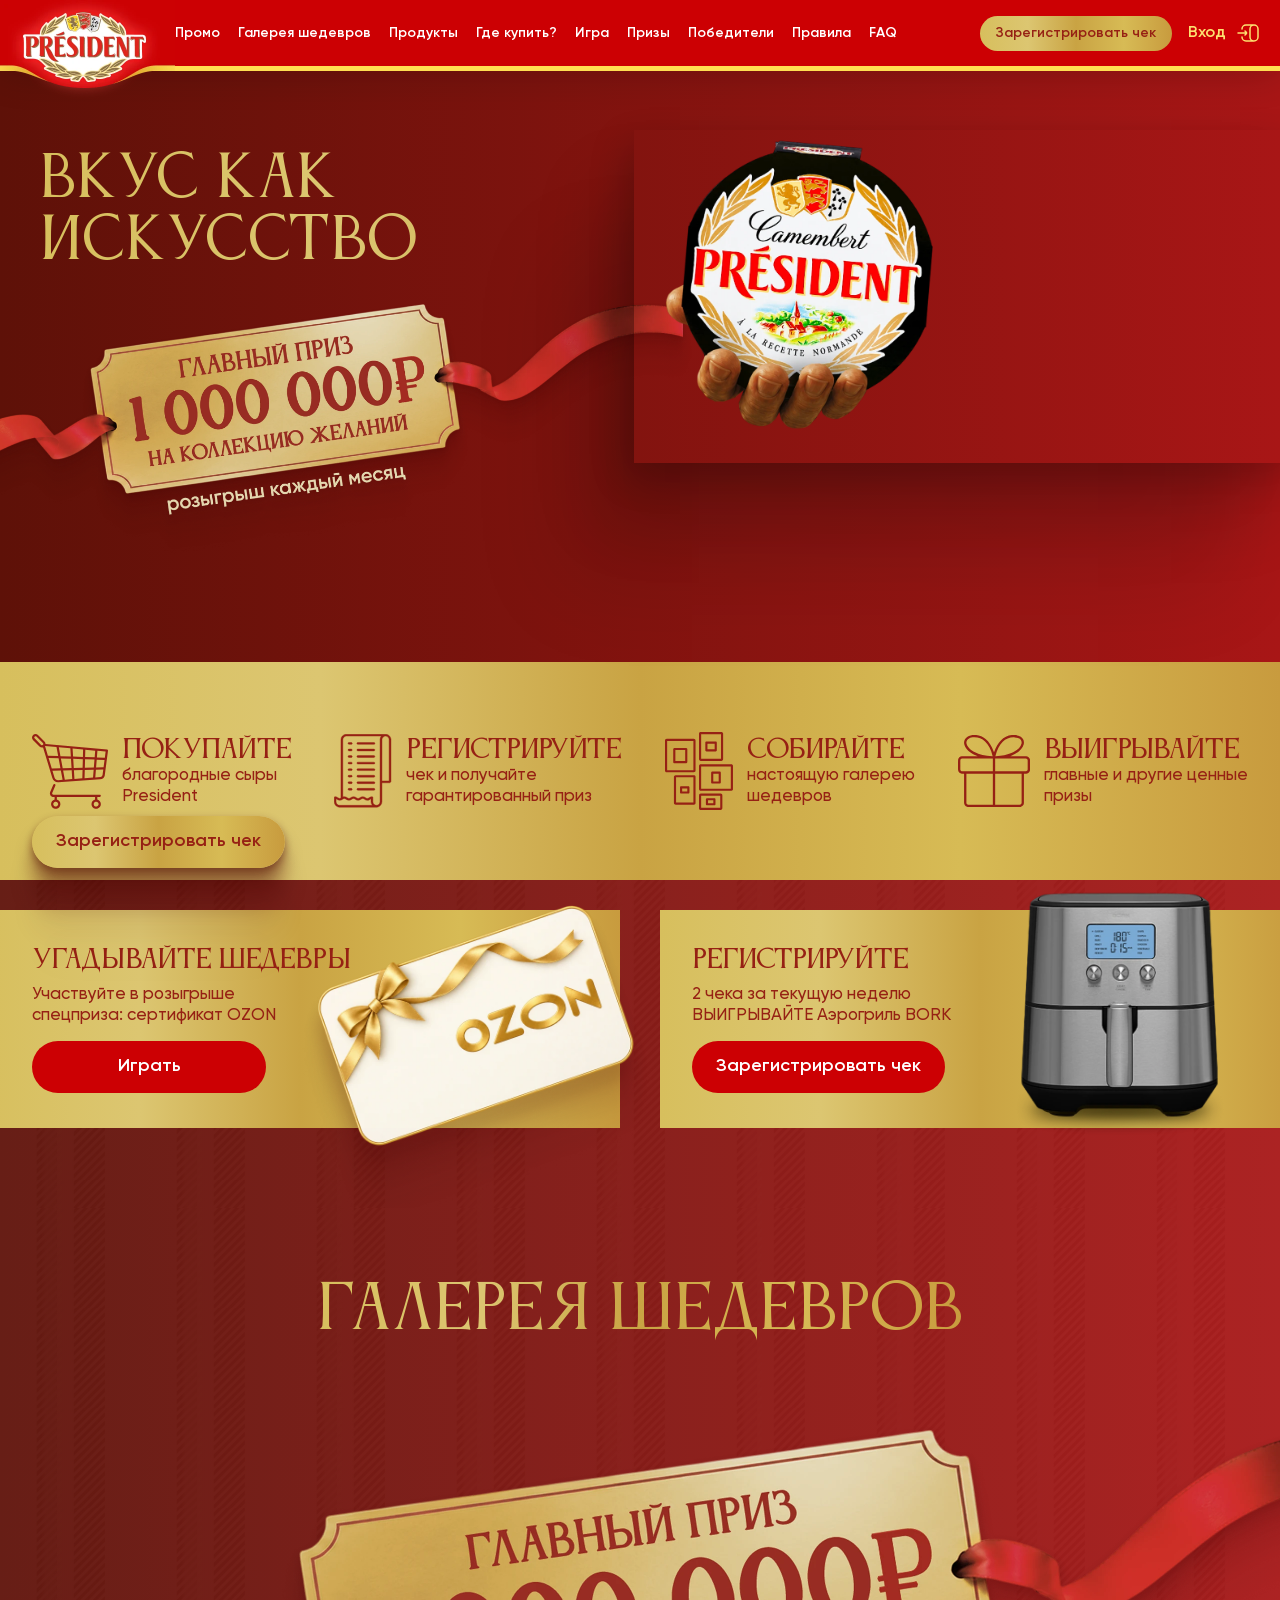
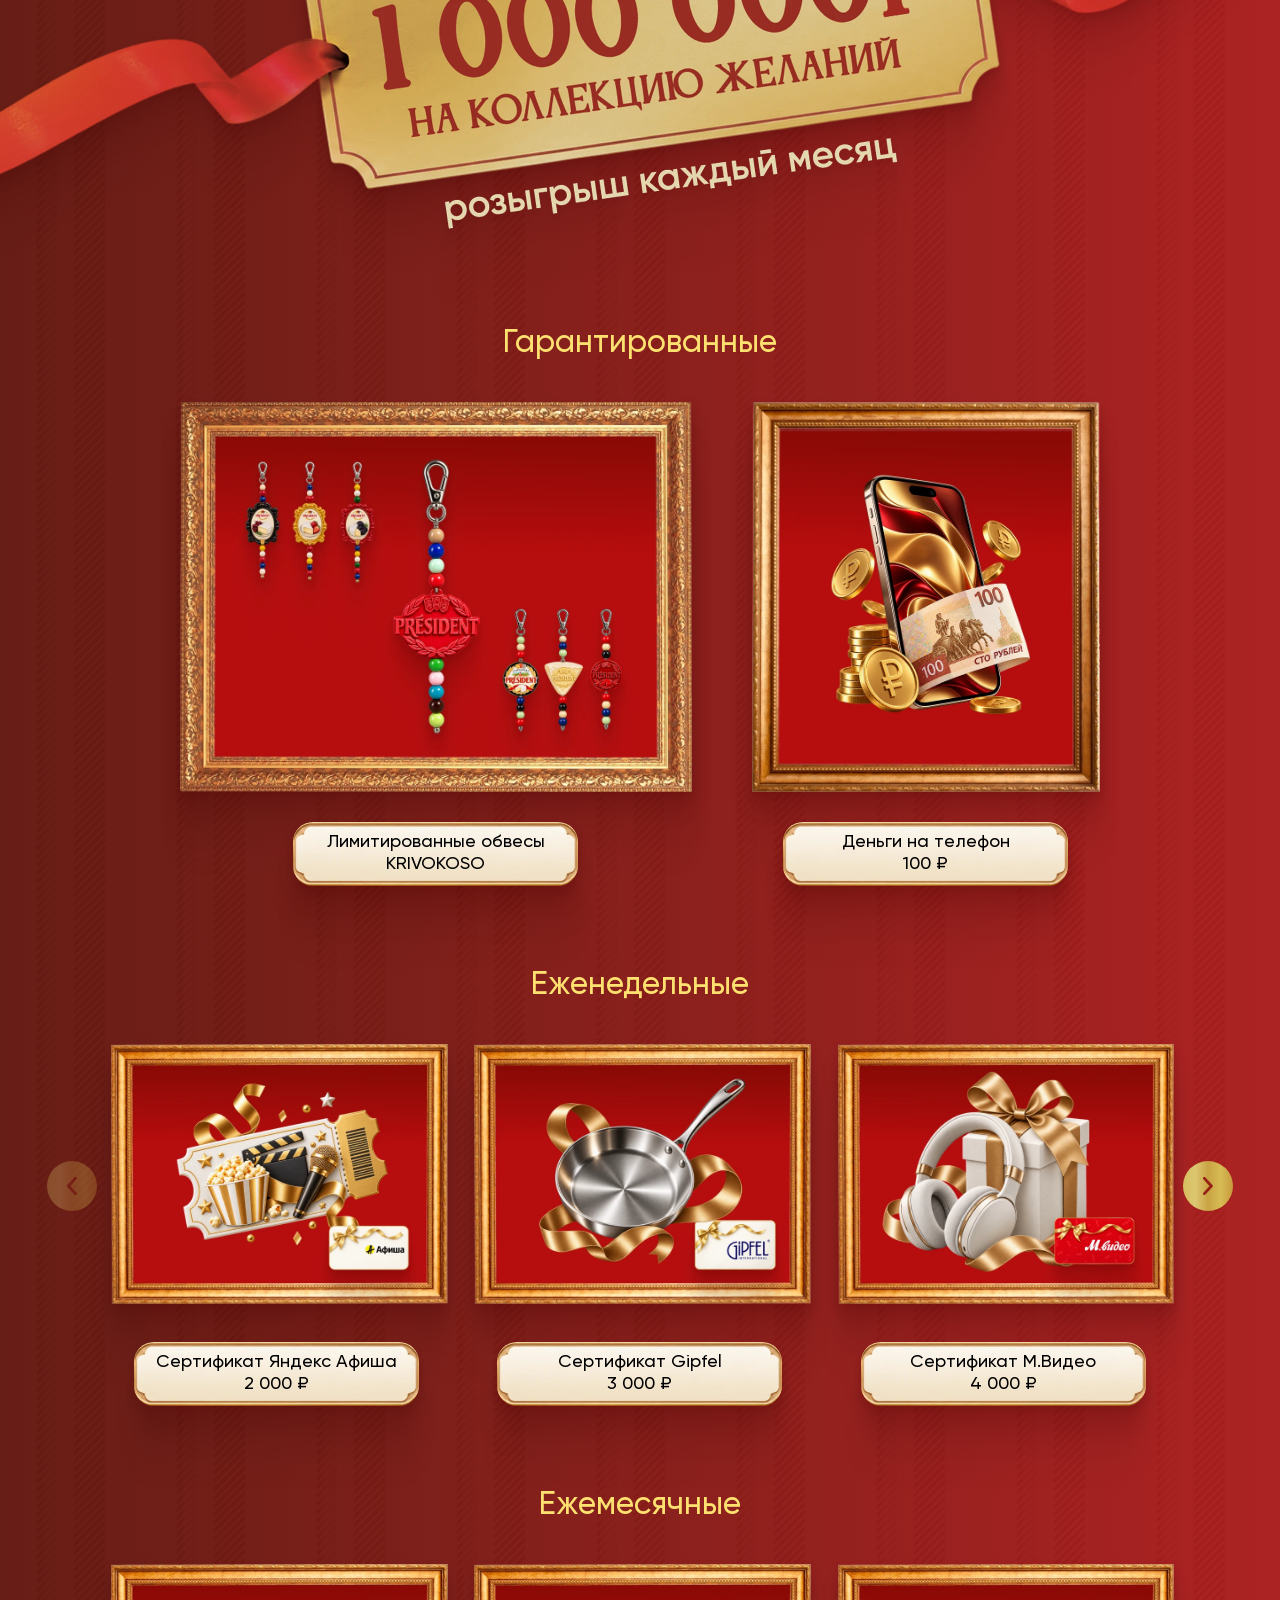
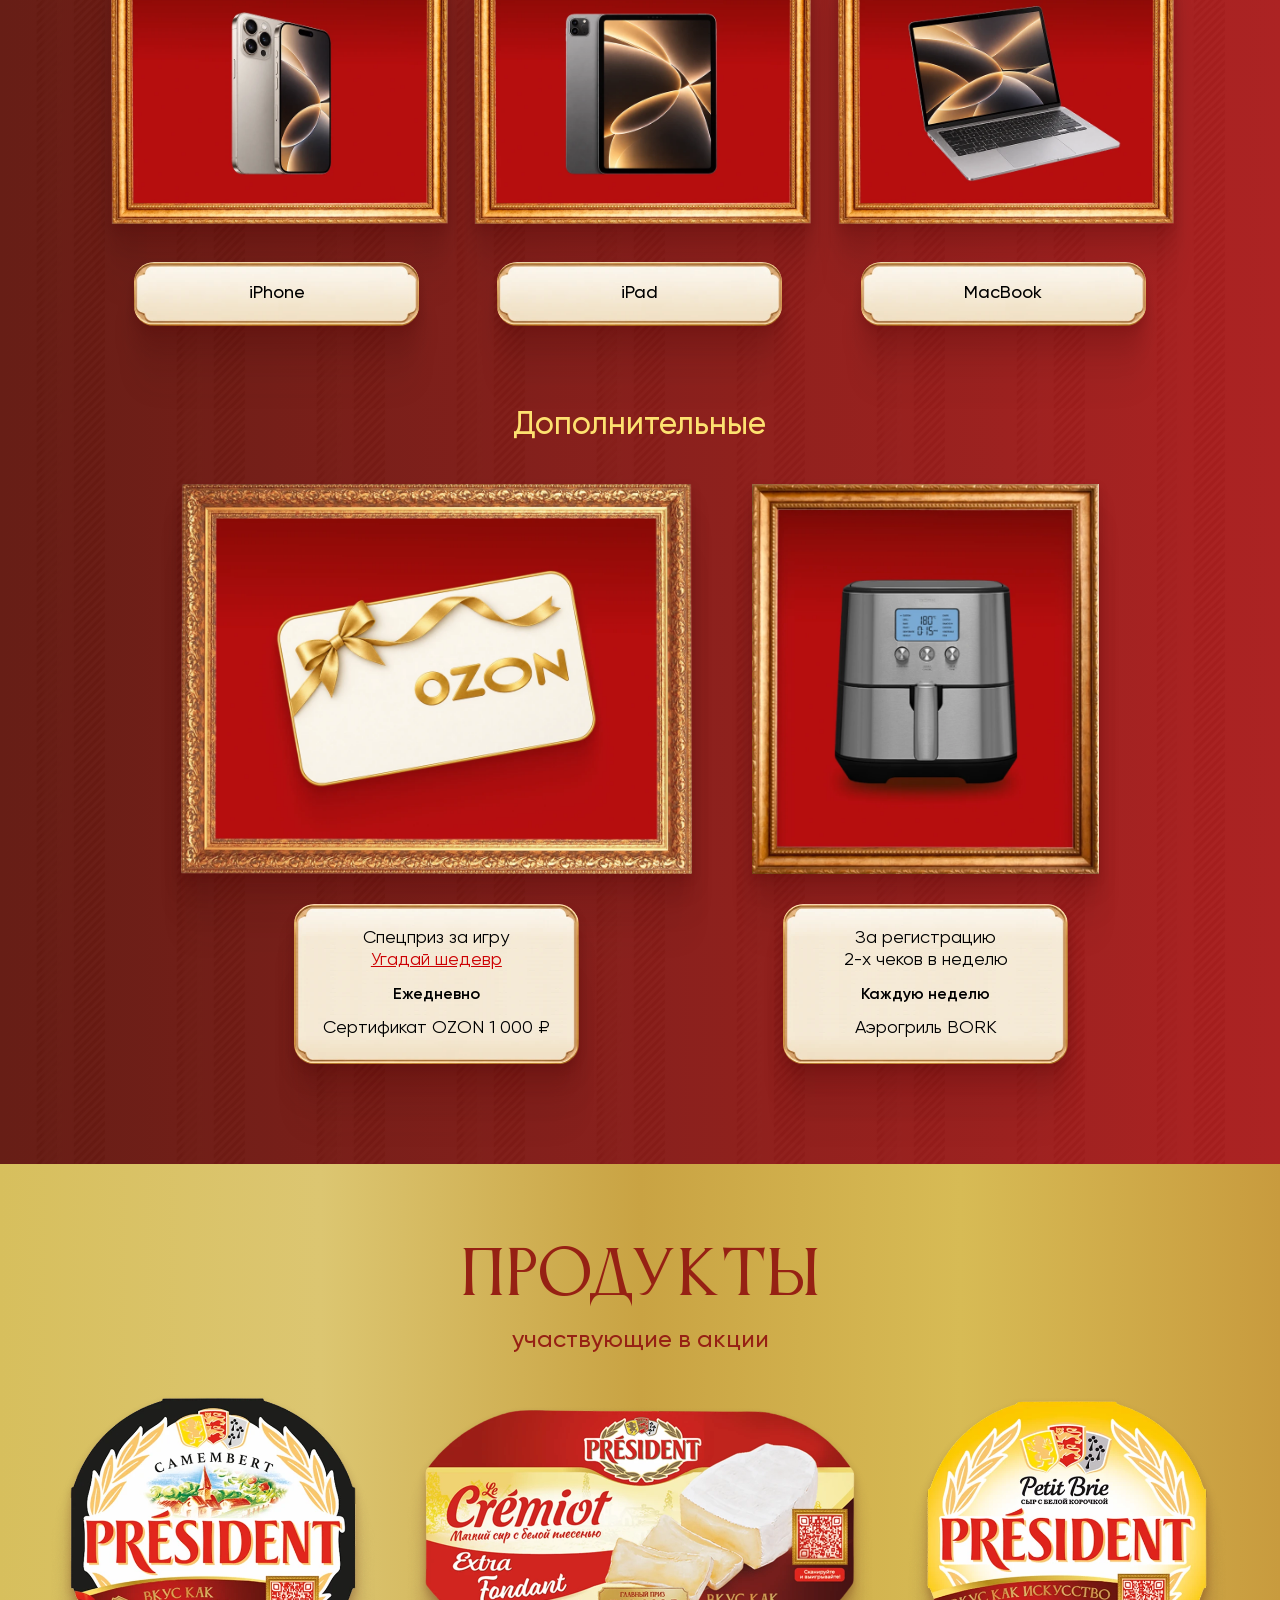
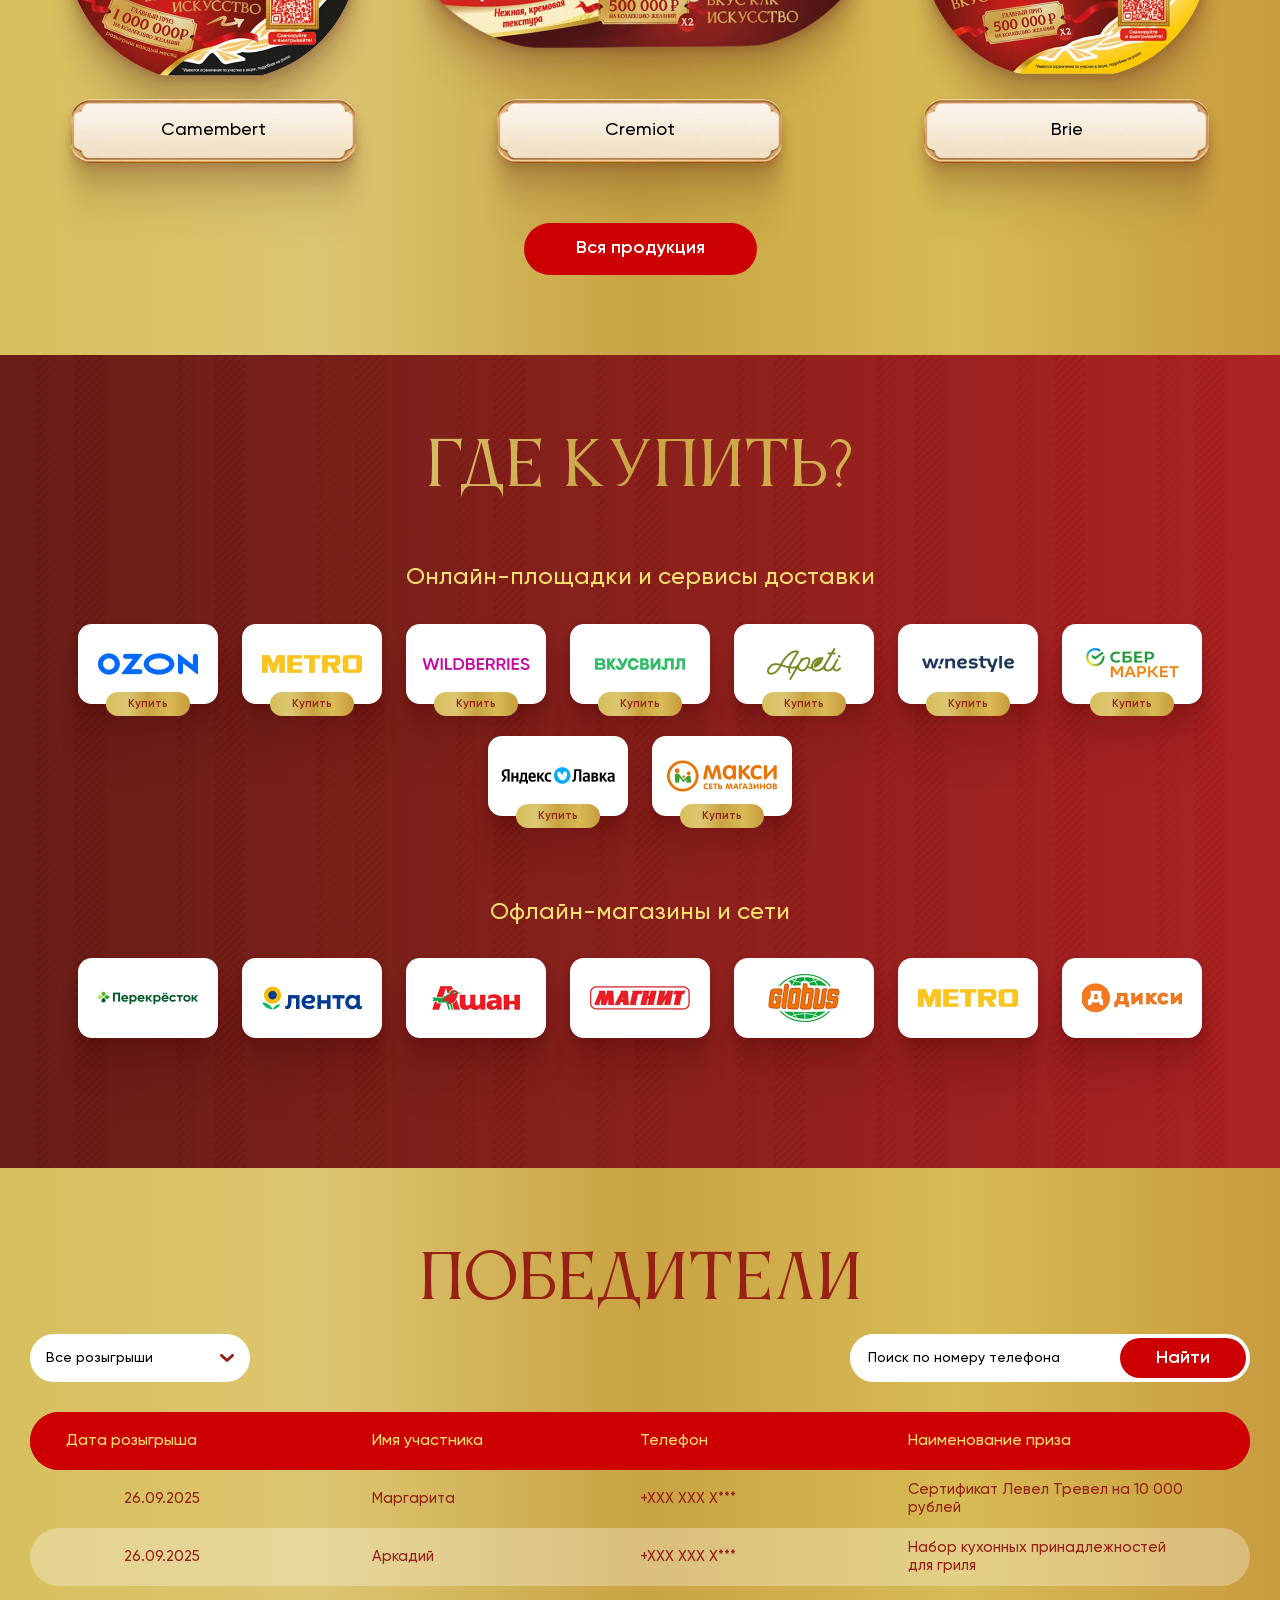
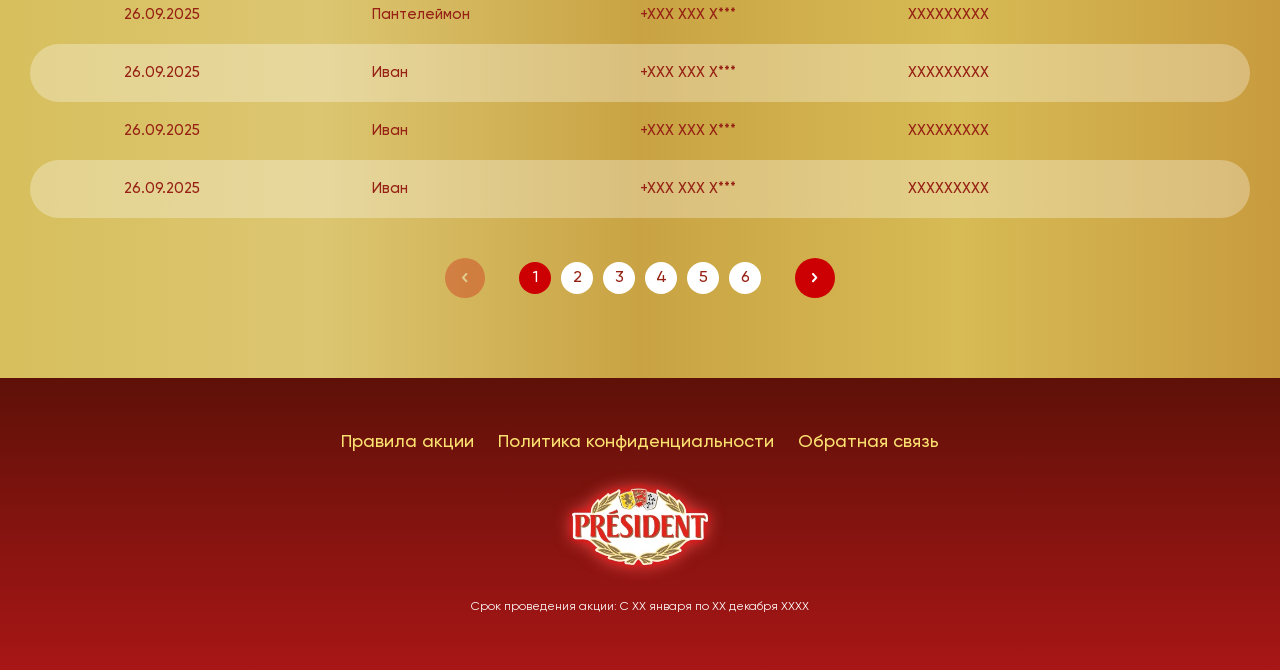
==== commit a3e51547: "mobil version redesigne" ====
--- a/index.html
+++ b/index.html
@@ -125,7 +125,7 @@
               <div class="rules-text">
                 <b>УГАДЫВАЙТЕ ШЕДЕВРЫ</b>
                 <p>Участвуйте в розыгрыше <br />спецприза: сертификат OZON</p>
-                <button type="button" class="button button--red" data-popup-open="memory"><span>Играть</span></button>
+                <button type="button" class="button button--red" data-popup-open="game-welcome"><span>Играть</span></button>
               </div>
               <img src="./assets/img/rule-image1.webp" alt="President" class="rules-option-image top-position-in-mobil" />
             </div>
@@ -214,29 +214,34 @@
           </div>
 
           <!--Ежемесячные-->
-          <div class="gallery">
+          <div class="gallery" data-slider data-slides-per-view="3,2,1" data-space-between="32,24,12">
             <p class="subtitle big">Ежемесячные</p>
 
-            <ul class="gallery-list compact">
-              <li>
-                <div class="gallery-image"><img src="./assets/img/gallery/8.webp" alt="President" /></div>
-                <div class="border-text">
-                  <p>iPhone</p>
-                </div>
-              </li>
-              <li>
-                <div class="gallery-image"><img src="./assets/img/gallery/9.webp" alt="President" /></div>
-                <div class="border-text">
-                  <p>iPad</p>
-                </div>
-              </li>
-              <li>
-                <div class="gallery-image"><img src="./assets/img/gallery/10.webp" alt="President" /></div>
-                <div class="border-text">
-                  <p>MacBook</p>
-                </div>
-              </li>
-            </ul>
+            <div class="swiper">
+              <div class="swiper-wrapper">
+                <div class="swiper-slide">
+                  <div class="gallery-image compact"><img src="./assets/img/gallery/8.webp" alt="President" /></div>
+                  <div class="border-text">
+                    <p>iPhone</p>
+                  </div>
+                </div>
+                <div class="swiper-slide">
+                  <div class="gallery-image compact"><img src="./assets/img/gallery/9.webp" alt="President" /></div>
+                  <div class="border-text">
+                    <p>iPad</p>
+                  </div>
+                </div>
+                <div class="swiper-slide">
+                  <div class="gallery-image compact"><img src="./assets/img/gallery/10.webp" alt="President" /></div>
+                  <div class="border-text">
+                    <p>MacBook</p>
+                  </div>
+                </div>
+              </div>
+            </div>
+
+            <button class="swiper-arrow delete-in-desctop" data-arrow-prev></button>
+            <button class="swiper-arrow delete-in-desctop" data-arrow-next></button>
           </div>
 
           <!--Дополнительные-->
@@ -266,42 +271,47 @@
       </section>
 
       <!--ПРОДУКТЫ-->
-      <section class="section section--products" id="products">
+      <section class="section section--products" id="products" data-slider data-slides-per-view="3,2,1">
         <div class="container">
           <h2 class="title title--h2 red">Продукты</h2>
           <p class="subtitle red">участвующие в акции</p>
 
-          <ul class="products">
-            <li>
-              <div class="product-image">
-                <img src="./assets/img/products/1.webp" alt="Camembert" />
-              </div>
-
-              <div class="border-text">
-                <p>Camembert</p>
-              </div>
-            </li>
-
-            <li>
-              <div class="product-image">
-                <img src="./assets/img/products/2.webp" alt="Cremiot" />
-              </div>
-
-              <div class="border-text">
-                <p>Cremiot</p>
-              </div>
-            </li>
-
-            <li>
-              <div class="product-image">
-                <img src="./assets/img/products/3.webp" alt="Brie" />
-              </div>
-
-              <div class="border-text">
-                <p>Brie</p>
-              </div>
-            </li>
-          </ul>
+          <div class="swiper">
+            <div class="swiper-wrapper">
+              <div class="swiper-slide">
+                <div class="product-image">
+                  <img src="./assets/img/products/1.webp" alt="Camembert" />
+                </div>
+
+                <div class="border-text">
+                  <p>Camembert</p>
+                </div>
+              </div>
+
+              <div class="swiper-slide">
+                <div class="product-image">
+                  <img src="./assets/img/products/2.webp" alt="Cremiot" />
+                </div>
+
+                <div class="border-text">
+                  <p>Cremiot</p>
+                </div>
+              </div>
+
+              <div class="swiper-slide">
+                <div class="product-image">
+                  <img src="./assets/img/products/3.webp" alt="Brie" />
+                </div>
+
+                <div class="border-text">
+                  <p>Brie</p>
+                </div>
+              </div>
+            </div>
+
+            <button class="swiper-arrow red delete-in-desctop" data-arrow-prev></button>
+            <button class="swiper-arrow red delete-in-desctop" data-arrow-next></button>
+          </div>
 
           <div class="products-button">
             <a href="./products.html" class="button button--red"><span>Вся продукция</span></a>
--- a/assets/css/styles.min.css
+++ b/assets/css/styles.min.css
@@ -1 +1 @@
-:root{--4: 'circerounded-regular4', sans-serif;--5: 'circerounded-regular5', sans-serif;--400: 'montserrat-regular', sans-serif;--500: 'montserrat-medium', sans-serif;--title: 'anticva', sans-serif;--gilroy: 'gilroy', sans-serif;--bg: #cc0003;--bg-dark: #b60003;--yellow: #fde170;--yellow-light: #e6d689;--color: #ffffff;--gradient: linear-gradient(90deg, #ffe680 0%, #fab041 50%, #ffe680 100%);--golden-gradient: linear-gradient(90deg, #d7bf5d, #dcc671, #c9a343, #d7bb55, #c89b3e);--white: #ffffff;--black: #000000;--red: #cc0003;--red-text: #962114;--invalid: #e6d689;--vh: 1vh}@font-face{font-family:"anticva";src:url("../fonts/anticva-regular.woff2") format("woff2"),url("../fonts/anticva-regular.woff") format("woff");font-weight:400;font-style:normal}@font-face{font-family:"gilroy";src:url("../fonts/gilroy-regular.woff2") format("woff2"),url("../fonts/gilroy-regular.woff") format("woff");font-weight:400;font-style:normal}@font-face{font-family:"gilroy";src:url("../fonts/gilroy-medium.woff2") format("woff2"),url("../fonts/gilroy-medium.woff") format("woff");font-weight:500;font-style:normal}@font-face{font-family:"gilroy";src:url("../fonts/gilroy-semibold.woff2") format("woff2"),url("../fonts/gilroy-semibold.woff") format("woff");font-weight:600;font-style:normal}@-webkit-keyframes rotate{0%{-webkit-transform:rotate(0deg);transform:rotate(0deg)}100%{-webkit-transform:rotate(360deg);transform:rotate(360deg)}}@keyframes rotate{0%{-webkit-transform:rotate(0deg);transform:rotate(0deg)}100%{-webkit-transform:rotate(360deg);transform:rotate(360deg)}}@-webkit-keyframes rotateleft{0%{-webkit-transform:rotate(0deg);transform:rotate(0deg)}100%{-webkit-transform:rotate(-360deg);transform:rotate(-360deg)}}@keyframes rotateleft{0%{-webkit-transform:rotate(0deg);transform:rotate(0deg)}100%{-webkit-transform:rotate(-360deg);transform:rotate(-360deg)}}@-webkit-keyframes pulse{0%{-webkit-transform:scale(1);transform:scale(1)}50%{-webkit-transform:scale(1.1);transform:scale(1.1)}100%{-webkit-transform:scale(1);transform:scale(1)}}@keyframes pulse{0%{-webkit-transform:scale(1);transform:scale(1)}50%{-webkit-transform:scale(1.1);transform:scale(1.1)}100%{-webkit-transform:scale(1);transform:scale(1)}}@-webkit-keyframes blink{0%,100%{opacity:1}50%{opacity:0}}@keyframes blink{0%,100%{opacity:1}50%{opacity:0}}@-webkit-keyframes scrollDown{0%,100%{-webkit-transform:translateY(0) scaleX(0.8);transform:translateY(0) scaleX(0.8)}50%{-webkit-transform:translateY(-10px) scaleX(1);transform:translateY(-10px) scaleX(1)}}@keyframes scrollDown{0%,100%{-webkit-transform:translateY(0) scaleX(0.8);transform:translateY(0) scaleX(0.8)}50%{-webkit-transform:translateY(-10px) scaleX(1);transform:translateY(-10px) scaleX(1)}}@-webkit-keyframes slide{0%{-webkit-transform:translate(-200%, -25%) rotate(-40deg);transform:translate(-200%, -25%) rotate(-40deg)}30%,100%{-webkit-transform:translate(200%, -25%) rotate(-40deg);transform:translate(200%, -25%) rotate(-40deg)}}@keyframes slide{0%{-webkit-transform:translate(-200%, -25%) rotate(-40deg);transform:translate(-200%, -25%) rotate(-40deg)}30%,100%{-webkit-transform:translate(200%, -25%) rotate(-40deg);transform:translate(200%, -25%) rotate(-40deg)}}@-webkit-keyframes bounce{0%{-webkit-transform:scale(1);transform:scale(1)}25%{-webkit-transform:scale(1);transform:scale(1)}30%{-webkit-transform:scale(1.1);transform:scale(1.1)}35%{-webkit-transform:scale(1.08);transform:scale(1.08)}40%{-webkit-transform:scale(1.1);transform:scale(1.1)}45%{-webkit-transform:scale(1.095);transform:scale(1.095)}50%{-webkit-transform:scale(1.1);transform:scale(1.1)}75%{-webkit-transform:scale(1.1);transform:scale(1.1)}80%{-webkit-transform:scale(1);transform:scale(1)}85%{-webkit-transform:scale(1.02);transform:scale(1.02)}90%{-webkit-transform:scale(1);transform:scale(1)}95%{-webkit-transform:scale(1.005);transform:scale(1.005)}100%{-webkit-transform:scale(1);transform:scale(1)}}@keyframes bounce{0%{-webkit-transform:scale(1);transform:scale(1)}25%{-webkit-transform:scale(1);transform:scale(1)}30%{-webkit-transform:scale(1.1);transform:scale(1.1)}35%{-webkit-transform:scale(1.08);transform:scale(1.08)}40%{-webkit-transform:scale(1.1);transform:scale(1.1)}45%{-webkit-transform:scale(1.095);transform:scale(1.095)}50%{-webkit-transform:scale(1.1);transform:scale(1.1)}75%{-webkit-transform:scale(1.1);transform:scale(1.1)}80%{-webkit-transform:scale(1);transform:scale(1)}85%{-webkit-transform:scale(1.02);transform:scale(1.02)}90%{-webkit-transform:scale(1);transform:scale(1)}95%{-webkit-transform:scale(1.005);transform:scale(1.005)}100%{-webkit-transform:scale(1);transform:scale(1)}}@-webkit-keyframes shineSweep{0%{-webkit-transform:translateX(-100%) skewX(10deg);transform:translateX(-100%) skewX(10deg)}30%{-webkit-transform:translateX(100%) skewX(10deg);transform:translateX(100%) skewX(10deg)}100%{-webkit-transform:translateX(100%) skewX(10deg);transform:translateX(100%) skewX(10deg)}}@keyframes shineSweep{0%{-webkit-transform:translateX(-100%) skewX(10deg);transform:translateX(-100%) skewX(10deg)}30%{-webkit-transform:translateX(100%) skewX(10deg);transform:translateX(100%) skewX(10deg)}100%{-webkit-transform:translateX(100%) skewX(10deg);transform:translateX(100%) skewX(10deg)}}.preloader{display:-webkit-box;display:-ms-flexbox;display:flex;-webkit-box-pack:center;-ms-flex-pack:center;justify-content:center;-webkit-box-align:center;-ms-flex-align:center;align-items:center;-ms-flex-line-pack:center;align-content:center;position:fixed;overflow:hidden;width:100%;height:100%;left:0px;top:0px;z-index:19;background-color:var(--bg);-webkit-transition:1s;transition:1s;opacity:1;visibility:visible;pointer-events:all}.preloader.hidden{pointer-events:none;background-color:rgba(0,0,0,0);z-index:19}.preloader.hidden span{-webkit-transform:translate(0px, -60vh);-ms-transform:translate(0px, -60vh);transform:translate(0px, -60vh)}.preloader span{width:300px;height:170px;display:-webkit-inline-box;display:-ms-inline-flexbox;display:inline-flex;position:relative;-webkit-box-pack:center;-ms-flex-pack:center;justify-content:center;-webkit-box-align:center;-ms-flex-align:center;align-items:center;-ms-flex-line-pack:center;align-content:center;-webkit-transition:1s;transition:1s}@media(max-width: 1023px){.preloader span{width:180px}}.preloader span img{position:absolute;width:100%;-webkit-animation:bounce 3s ease-out infinite;animation:bounce 3s ease-out infinite}:root{font-synthesis:none;text-rendering:optimizeLegibility;-webkit-font-smoothing:antialiased;-moz-osx-font-smoothing:grayscale;outline:none;-webkit-tap-highlight-color:rgba(0,0,0,0);-webkit-backface-visibility:hidden;backface-visibility:hidden}*,*:before,*:after{padding:0;margin:0;-webkit-box-sizing:border-box;box-sizing:border-box;-webkit-tap-highlight-color:rgba(0,0,0,0)}html{height:100%}@media(prefers-reduced-motion: no-preference){html{scroll-behavior:smooth}}body{-ms-scroll-chaining:none;overscroll-behavior:none;-webkit-overflow-scrolling:auto;position:relative;width:100%;height:100%;background:#fff;color:var(--color);font-family:var(--gilroy);line-height:1.4;overflow-x:hidden;overflow-y:auto}html,body{-ms-scroll-chaining:none;overscroll-behavior:none}img{display:block;-o-object-fit:cover;object-fit:cover;-webkit-user-select:none;-moz-user-select:none;-ms-user-select:none;user-select:none}h1,h2,h3,h4,h5,h6,b,strong{font-family:var(--title);color:inherit}button{position:relative;border:none;cursor:pointer;background:none;color:inherit}button:disabled{cursor:auto;pointer-events:none}ul,menu{list-style:none}a{text-decoration:none;color:inherit}table,thead,tbody,tfoot,tr,th,td{margin:0;padding:0;border:0;font:inherit;vertical-align:middle}table{border-collapse:collapse;border-spacing:0}.custom-scrollbar{-webkit-overflow-scrolling:touch;scroll-behavior:smooth}.custom-scrollbar::-webkit-scrollbar{width:4px;height:4px}.custom-scrollbar::-webkit-scrollbar-thumb{background-color:rgba(26,38,99,.1);border-radius:2px;background-clip:padding-box}.custom-scrollbar::-webkit-scrollbar-track{background-color:rgba(26,38,99,.1);border-radius:2px}.custom-scrollbar{scrollbar-width:thin;scrollbar-color:var(--color) rgba(26,38,99,.1)}@media(max-width: 767px){.only-in-desctop{display:none}}.link{color:var(--yellow);border-bottom:1px solid var(--yellow);cursor:pointer}.link.link--white{color:var(--white);border-bottom:1px solid var(--white)}@media(min-width: 1152px){.show-in-tablet{display:none !important}}@media(max-width: 1151px){.delete-in-tablet{display:none !important}}.body{display:-webkit-box;display:-ms-flexbox;display:flex;-webkit-box-orient:vertical;-webkit-box-direction:normal;-ms-flex-direction:column;flex-direction:column}.main{display:block;position:relative;z-index:1;-webkit-box-flex:1;-ms-flex:1;flex:1;background:-webkit-gradient(linear, left top, right top, from(#5e1108), to(#a81616));background:linear-gradient(90deg, #5e1108, #a81616)}.container{display:block;position:relative;width:100%;max-width:1440px;margin:0 auto}@media(max-width: 1279px){.container{padding:0px 20px}}.section{position:relative;overflow:hidden;z-index:2;padding:80px 0px;scroll-margin:60px}@media(max-width: 1151px){.section{scroll-margin:50px}}.section.lines--bg:before{content:"";position:absolute;left:0px;top:0px;width:100%;height:100%;z-index:1;background:url("../img/bg-lines.webp") repeat left top;background-size:1402px 100px;opacity:.3;pointer-events:none}@media(max-width: 1151px){.section{padding:50px 0px}}.section.visible{overflow:visible}.slider-arrows{display:-webkit-inline-box;display:-ms-inline-flexbox;display:inline-flex;gap:12px;padding-bottom:10px;-webkit-box-pack:justify;-ms-flex-pack:justify;justify-content:space-between}@media(max-width: 1279px){.slider-arrows{gap:10px;padding-bottom:8px}}@media(max-width: 767px){.slider-arrows{display:none}}.swiper{width:100%}.swiper-arrow{display:-webkit-box;display:-ms-flexbox;display:flex;position:absolute;width:50px;height:50px}@media(max-width: 1023px){.swiper-arrow{width:40px;height:40px}}.swiper-arrow{border:none;-ms-flex-wrap:wrap;flex-wrap:wrap;-webkit-box-pack:center;-ms-flex-pack:center;justify-content:center;-webkit-box-align:center;-ms-flex-align:center;align-items:center;-ms-flex-line-pack:center;align-content:center;opacity:1;-webkit-transition:opacity .3s;transition:opacity .3s;z-index:3;margin-top:-25px;top:50%;border-radius:50px}.swiper-arrow[data-arrow-prev]{background:url("../img/svg/arrow-prev.svg") no-repeat center center,var(--golden-gradient);right:calc(100% + 14px)}@media(max-width: 1023px){.swiper-arrow[data-arrow-prev]{right:calc(100% + 8px)}}.swiper-arrow[data-arrow-next]{background:url("../img/svg/arrow-next.svg") no-repeat center center,var(--golden-gradient);left:calc(100% + 14px)}@media(max-width: 1023px){.swiper-arrow[data-arrow-next]{left:calc(100% + 8px)}}.swiper-arrow.swiper-button-disabled{opacity:.3;pointer-events:none}[data-pagination]{margin-bottom:16px;font-size:24px;font-weight:400;color:var(--yellow)}@media(max-width: 767px){[data-pagination]{margin-bottom:12px;font-size:18px}}.burger{display:none}.header{display:block;position:fixed;top:0px;left:0px;width:100%;height:71px;z-index:20;background:var(--bg);-webkit-box-shadow:0px 0px 40px rgba(0,0,0,0);box-shadow:0px 0px 40px rgba(0,0,0,0);-webkit-transition:-webkit-box-shadow .6s,-webkit-transform 1s;transition:-webkit-box-shadow .6s,-webkit-transform 1s;transition:box-shadow .6s,transform 1s;transition:box-shadow .6s,transform 1s,-webkit-box-shadow .6s,-webkit-transform 1s;-webkit-transform:translate(0%, -150%);-ms-transform:translate(0%, -150%);transform:translate(0%, -150%);border-bottom:5.5px solid #ffde52;-webkit-box-shadow:0px 0px 40px rgba(0,0,0,.2);box-shadow:0px 0px 40px rgba(0,0,0,.2)}.header .container{display:-webkit-box;display:-ms-flexbox;display:flex;position:relative;-ms-flex-wrap:wrap;flex-wrap:wrap;-webkit-box-pack:justify;-ms-flex-pack:justify;justify-content:space-between;-webkit-box-align:center;-ms-flex-align:center;align-items:center;-ms-flex-line-pack:center;align-content:center;width:100%;height:100%;gap:20px;padding:0px 20px;max-width:100%}@media(max-width: 1439px){.header .container{padding-left:0px;gap:0px}}.loaded .header{-webkit-transform:translate(0%, 0%);-ms-transform:translate(0%, 0%);transform:translate(0%, 0%)}.header__logo{display:block;position:relative;width:175px;height:100%;-ms-flex-negative:0;flex-shrink:0}.header__logo .logo{display:block;position:absolute;width:100%;height:auto;top:0px;left:0px}.navigation{display:-webkit-box;display:-ms-flexbox;display:flex;-webkit-box-align:center;-ms-flex-align:center;align-items:center;-webkit-box-pack:center;-ms-flex-pack:center;justify-content:center;z-index:2;-webkit-box-flex:1;-ms-flex:1;flex:1}.menu{display:-webkit-inline-box;display:-ms-inline-flexbox;display:inline-flex;-webkit-box-flex:1;-ms-flex:1;flex:1;-ms-flex-wrap:wrap;flex-wrap:wrap;-webkit-box-pack:start;-ms-flex-pack:start;justify-content:flex-start;-webkit-box-align:center;-ms-flex-align:center;align-items:center;-ms-flex-line-pack:center;align-content:center;gap:24px}.menu li .menu__link{font-size:14px;font-weight:600;line-height:1;-webkit-transition:color .3s;transition:color .3s;color:var(--white);cursor:pointer}.menu li .menu__link.active{color:var(--yellow)}.menu li .menu__link:hover{color:var(--yellow)}@media(max-width: 1439px){.menu{gap:18px}}@media(max-width: 1279px){.menu{gap:16px}.menu li .menu__link{font-size:12px}}.header__buttons{display:-webkit-inline-box;display:-ms-inline-flexbox;display:inline-flex;position:relative;-webkit-box-pack:start;-ms-flex-pack:start;justify-content:flex-start;-webkit-box-align:center;-ms-flex-align:center;align-items:center;-ms-flex-line-pack:center;align-content:center;gap:24px;margin-left:auto}@media(max-width: 1439px){.header__buttons{gap:16px}}@media(max-width: 1151px){.burger{display:-webkit-box;display:-ms-flexbox;display:flex;position:relative;-webkit-box-pack:center;-ms-flex-pack:center;justify-content:center;-webkit-box-align:center;-ms-flex-align:center;align-items:center;-ms-flex-line-pack:center;align-content:center;width:24px;height:24px;font-size:0px;z-index:2}.burger span,.burger:before,.burger:after{position:absolute;width:22px;height:2px;background:var(--white);-webkit-transition:.6s;transition:.6s;opacity:1;z-index:1}.burger:before,.burger:after{content:""}.burger span{-webkit-transform:translate(0px, 0px);-ms-transform:translate(0px, 0px);transform:translate(0px, 0px)}.burger:before{-webkit-transform:translate(0px, -7px) rotate(0deg);-ms-transform:translate(0px, -7px) rotate(0deg);transform:translate(0px, -7px) rotate(0deg)}.burger:after{-webkit-transform:translate(0px, 7px) rotate(0deg);-ms-transform:translate(0px, 7px) rotate(0deg);transform:translate(0px, 7px) rotate(0deg)}.burger.open span{-webkit-transform:translate(10px, 0px);-ms-transform:translate(10px, 0px);transform:translate(10px, 0px);opacity:0}.burger.open:before{width:22px;-webkit-transform:translate(0px, 0px) rotate(45deg);-ms-transform:translate(0px, 0px) rotate(45deg);transform:translate(0px, 0px) rotate(45deg)}.burger.open:after{width:22px;-webkit-transform:translate(0px, 0px) rotate(-45deg);-ms-transform:translate(0px, 0px) rotate(-45deg);transform:translate(0px, 0px) rotate(-45deg)}.header{height:52px;border-bottom:4px solid rgba(0,0,0,0)}.header .container>.button{margin-left:auto;-webkit-transform:translateX(-16px);-ms-transform:translateX(-16px);transform:translateX(-16px);z-index:6}.header:before{content:"";position:absolute;left:0px;top:0px;width:100%;height:calc(100% + 4px);background:var(--bg);border-bottom:4px solid var(--yellow);z-index:2}.header__logo{width:128px;height:100%;margin-left:5px;z-index:6}.navigation{position:fixed;-webkit-box-align:start;-ms-flex-align:start;align-items:flex-start;width:100%;height:100vh;overflow-x:hidden;overflow-y:auto;scrollbar-width:none;-ms-overflow-style:none;top:0px;right:0px;background:var(--bg);-webkit-transform:translate(0%, -100%);-ms-transform:translate(0%, -100%);transform:translate(0%, -100%);-webkit-transition:-webkit-transform .6s;transition:-webkit-transform .6s;transition:transform .6s;transition:transform .6s, -webkit-transform .6s;padding:0px;z-index:0}.navigation::-webkit-scrollbar{width:0px;height:0px;display:none}.navigation.open{-webkit-transform:translate(0%, 0%);-ms-transform:translate(0%, 0%);transform:translate(0%, 0%)}.menu{padding:100px 30px 40px 30px;background:linear-gradient(100deg, #5e1108, #a81616);width:100%;max-width:100%;min-height:100svh;-ms-flex-wrap:nowrap;flex-wrap:nowrap;-webkit-box-orient:vertical;-webkit-box-direction:normal;-ms-flex-direction:column;flex-direction:column;-webkit-box-pack:start;-ms-flex-pack:start;justify-content:flex-start;-webkit-box-align:center;-ms-flex-align:center;align-items:center;-ms-flex-line-pack:center;align-content:center;gap:24px}}@media(max-width: 1151px)and (max-width: 767px){.menu{padding:100px 20px 40px 20px}}@media(max-width: 1151px){.menu li:first-child{margin-left:0;margin-top:auto}.menu li .menu__link{font-size:24px}.menu li.header__buttons{width:100%;margin-top:auto;-webkit-box-orient:vertical;-webkit-box-direction:normal;-ms-flex-direction:column;flex-direction:column}}.fixed-button{display:-webkit-box;display:-ms-flexbox;display:flex;position:fixed;min-width:100vw;max-width:100vw;left:0px;bottom:40px;-ms-flex-wrap:wrap;flex-wrap:wrap;-webkit-box-pack:center;-ms-flex-pack:center;justify-content:center;-webkit-box-align:center;-ms-flex-align:center;align-items:center;-ms-flex-line-pack:center;align-content:center;padding:0px 20px;z-index:5;pointer-events:none}@media(max-width: 767px){.fixed-button{bottom:0px}}.buttons{display:-webkit-box;display:-ms-flexbox;display:flex;position:relative;width:100%;-webkit-box-orient:vertical;-webkit-box-direction:normal;-ms-flex-direction:column;flex-direction:column;-webkit-box-pack:start;-ms-flex-pack:start;justify-content:flex-start;-webkit-box-align:start;-ms-flex-align:start;align-items:flex-start;-ms-flex-line-pack:start;align-content:flex-start;gap:20px}.button{display:-webkit-inline-box;display:-ms-inline-flexbox;display:inline-flex;overflow:hidden;height:52px;-webkit-box-pack:center;-ms-flex-pack:center;justify-content:center;-webkit-box-align:center;-ms-flex-align:center;align-items:center;-ms-flex-line-pack:center;align-content:center;position:relative;color:var(--red-text);padding:10px 24px;-webkit-transition:color .3s;transition:color .3s;-webkit-user-select:none;-moz-user-select:none;-ms-user-select:none;user-select:none;outline:none;cursor:pointer;border-radius:52px;background:var(--golden-gradient);z-index:2}.button span{display:block;position:relative;will-change:transform;font-size:18px;font-family:var(--gilroy);font-weight:600;line-height:1.2}.button.medium{height:40px;font-size:16px}.button.full{width:100%}.button.button--small{height:35px;padding:8px 24px}.button.button--small span{font-size:14px;line-height:14px}@media(max-width: 1439px){.button.button--small{padding:8px 16px}}@media(max-width: 1151px){.button.button--small{height:30px;padding:8px 20px}.button.button--small span{font-size:12px;line-height:12px}}.button.button--red{background:var(--red);color:var(--white)}@media(hover: hover){.button.button--red:hover{color:var(--red-text)}}.button.button--white{background:#f1e2c9;color:var(--red-text)}@media(hover: hover){.button.button--white:hover{color:var(--red-text)}}.button.button--red-submit{background:var(--red);color:var(--white)}.button.button--red-submit:before,.button.button--red-submit:after{background:var(--red-text)}.button:before,.button:after{content:"";display:block;position:absolute;pointer-events:none;width:100%;height:100%;background:var(--white);z-index:-1;-webkit-transition:-webkit-transform .5s;transition:-webkit-transform .5s;transition:transform .5s;transition:transform .5s, -webkit-transform .5s}.button:before{left:0px;bottom:0%;-webkit-transform:translate(0%, -100%);-ms-transform:translate(0%, -100%);transform:translate(0%, -100%);border-radius:0px 0px 50% 50%}.button:after{left:0px;top:0px;-webkit-transform:translate(0%, 100%);-ms-transform:translate(0%, 100%);transform:translate(0%, 100%);border-radius:50% 50% 0px 0px}@media(min-width: 1024px){.button:hover:before{-webkit-transform:translate(0%, 0%);-ms-transform:translate(0%, 0%);transform:translate(0%, 0%)}.button:hover:after{-webkit-transform:translate(0%, 0%);-ms-transform:translate(0%, 0%);transform:translate(0%, 0%)}}.login-btn,.profile-btn{display:-webkit-inline-box;display:-ms-inline-flexbox;display:inline-flex;position:relative;-webkit-box-pack:center;-ms-flex-pack:center;justify-content:center;-webkit-box-align:center;-ms-flex-align:center;align-items:center;-ms-flex-line-pack:center;align-content:center;gap:10px;color:var(--yellow);font-family:var(--gilroy);font-weight:600}.login-btn span,.profile-btn span{display:block;position:relative;font-size:16px;line-height:16px}.login-btn:after,.profile-btn:after{content:"";display:block;width:24px;height:24px;background:url("../img/svg/login.svg") no-repeat center center/cover}@media(max-width: 1279px){.login-btn span,.profile-btn span{font-size:12px;line-height:12px}.login-btn:after,.profile-btn:after{width:22px;height:22px}}@media(max-width: 1151px){.login-btn span,.profile-btn span{font-size:24px;line-height:24px;font-weight:500}.login-btn:after,.profile-btn:after{width:32px;height:32px}}.profile-btn:after{background:url("../img/svg/user.svg") no-repeat center center/cover}.titleBox{display:-webkit-box;display:-ms-flexbox;display:flex;position:relative;width:100%;-ms-flex-wrap:wrap;flex-wrap:wrap;-webkit-box-pack:center;-ms-flex-pack:center;justify-content:center;-webkit-box-align:center;-ms-flex-align:center;align-items:center;-ms-flex-line-pack:center;align-content:center;gap:24px;text-align:center}.title{font-family:var(--title)}.title.red{color:var(--red-text)}.title.gold{background:var(--golden-gradient);background-clip:text;-webkit-background-clip:text;color:rgba(0,0,0,0);-webkit-text-fill-color:rgba(0,0,0,0)}.title.title--h1{font-size:32px;line-height:1.1;text-align:left}@media(min-width: 500px){.title.title--h1{font-size:50px}}@media(min-width: 1024px){.title.title--h1{font-size:56px}}@media(min-width: 1440px){.title.title--h1{font-size:80px}}.title.title--h2{font-size:60px;line-height:1.1;text-align:center}@media(max-width: 767px){.title.title--h2{font-size:40px}}.title.title--h3{font-size:32px;line-height:1.12}@media(max-width: 767px){.title.title--h3{font-size:26px}}.title.title--h4{font-size:30px;line-height:1.12}.title.title--h5{font-size:28px;line-height:1.2}.title.title--hero{display:block;width:100%;max-width:654px;margin-left:100px;font-size:54px;line-height:1.2;-ms-flex-negative:0;flex-shrink:0}.title.title--hero span{display:block;position:relative;text-transform:uppercase;width:100%}.title.title--hero span:last-child{text-align:right}.title.title--hero span.underline{display:inline-block;width:auto;position:relative;z-index:0}.title.title--hero span.underline:before{content:"";position:absolute;background:url("../img/svg/underline.svg") no-repeat left center;background-size:530px 100%;width:0%;height:20px;bottom:4px;left:-14%;z-index:-1;opacity:0;-webkit-transition:1s ease .5s;transition:1s ease .5s}@media(max-width: 1279px){.title.title--hero{max-width:540px;margin-left:30px;font-size:56px}.title.title--hero span.underline:before{background-size:420px 100%}}@media(max-width: 767px){.title.title--hero{max-width:340px;margin-left:0px;font-size:35px}.title.title--hero span.underline:before{background-size:270px 100%;height:15px;bottom:0px}}.loaded .title.title--hero span.underline:before{opacity:1;width:124%}.subtitle{display:block;font-weight:500;font-family:var(--gilroy);font-size:24px;line-height:1.2;color:var(--yellow)}.subtitle.big{font-size:32px}@media(max-width: 767px){.subtitle.big{font-size:24px}}.accordeon{display:block;width:100%}.accordeon.open .question:before{-webkit-transform:rotate(270deg);-ms-transform:rotate(270deg);transform:rotate(270deg)}.accordeon .question{display:-webkit-box;display:-ms-flexbox;display:flex;position:relative;width:100%;-webkit-box-pack:start;-ms-flex-pack:start;justify-content:flex-start;-webkit-box-align:center;-ms-flex-align:center;align-items:center;-ms-flex-line-pack:center;align-content:center;padding:12px 50px 12px 24px;min-height:50px;position:relative;font-size:20px;cursor:pointer}@media(max-width: 767px){.accordeon .question{font-size:16px}}.accordeon .question:before{content:"";width:50px;height:50px;background:url("../img/svg/arrow-next-white.svg") no-repeat center center;background-size:10px 18px;position:absolute;right:0px;top:0px;pointer-events:none;-webkit-transform:rotate(90deg);-ms-transform:rotate(90deg);transform:rotate(90deg);-webkit-transition:.3s;transition:.3s}.accordeon .question>*{pointer-events:none}.accordeon .answer{display:block;position:relative;overflow:hidden;height:0px;-webkit-transition:.3s;transition:.3s}.accordeon .answer .answer__content{display:-webkit-box;display:-ms-flexbox;display:flex;position:relative;width:100%;-webkit-box-orient:vertical;-webkit-box-direction:normal;-ms-flex-direction:column;flex-direction:column;gap:10px;padding:24px;padding-top:10px}.accordeon .answer .answer__content p,.accordeon .answer .answer__content li{display:block;position:relative;font-size:16px;line-height:1.4}@media(max-width: 767px){.accordeon .answer .answer__content p,.accordeon .answer .answer__content li{font-size:15px}}.accordeon .answer .answer__content p a,.accordeon .answer .answer__content li a{text-decoration:underline}.accordeon .answer .answer__content ul{display:-webkit-box;display:-ms-flexbox;display:flex;width:100%;-webkit-box-orient:vertical;-webkit-box-direction:normal;-ms-flex-direction:column;flex-direction:column;gap:10px}.accordeon .answer .answer__content ul li{padding-left:20px}.accordeon .answer .answer__content ul li:before{content:"";width:4px;height:4px;border-radius:4px;background:var(--white);position:absolute;left:4px;top:7px}.tabs{width:100%;display:block}.tabs-navigation{display:-webkit-box;display:-ms-flexbox;display:flex;position:relative;width:100%;-webkit-box-pack:stretch;-ms-flex-pack:stretch;justify-content:stretch;-webkit-box-align:center;-ms-flex-align:center;align-items:center;-ms-flex-line-pack:center;align-content:center}.tabs-navigation li{-webkit-box-flex:1;-ms-flex:1;flex:1}.tabs-navigation li:first-child{-webkit-box-flex:1;-ms-flex:auto;flex:auto}.tabs-navigation li button{display:-webkit-box;display:-ms-flexbox;display:flex;position:relative;width:100%;-ms-flex-wrap:wrap;flex-wrap:wrap;-webkit-box-pack:center;-ms-flex-pack:center;justify-content:center;-webkit-box-align:center;-ms-flex-align:center;align-items:center;-ms-flex-line-pack:center;align-content:center;gap:20px;min-height:66px;border-radius:24px 24px 0px 0px;background:rgba(0,0,0,0);-webkit-transition:.3s;transition:.3s;font-size:24px;line-height:1;font-family:var(--title);text-transform:uppercase;padding:0px 30px}.tabs-navigation li button span{pointer-events:none;background:var(--golden-gradient);background-clip:text;-webkit-background-clip:text;color:rgba(0,0,0,0);-webkit-text-fill-color:rgba(0,0,0,0)}.tabs-navigation li button.active{background:#a81616;pointer-events:none}.tab{display:block;width:100%;position:relative;overflow:hidden;height:0px;opacity:0;-webkit-transition:.3s;transition:.3s}.tab.active{opacity:1}:root{--input-font-family: var(--gilroy);--input-font-size: 14px;--input-height: 36px;--input-background: #ffffff;--input-border: #ffffff;--input-color: #000000;--input-placeholder-color: #000000;--invalid: var(--yellow)}fieldset{border:0}.form{display:-webkit-box;display:-ms-flexbox;display:flex;-ms-flex-wrap:wrap;flex-wrap:wrap;width:100%;gap:10px}.label{display:block;width:100%;position:relative;color:inherit}.label .label__text{font-size:10px;margin-bottom:5px;color:hsla(0,0%,100%,.7)}.input-icon{display:-webkit-box;display:-ms-flexbox;display:flex;position:absolute;width:var(--input-height);height:var(--input-height);right:0px;top:0px;-webkit-box-pack:center;-ms-flex-pack:center;justify-content:center;-webkit-box-align:center;-ms-flex-align:center;align-items:center;-ms-flex-line-pack:center;align-content:center;-ms-flex-negative:0;flex-shrink:0;-webkit-transition:.3s;transition:.3s;-webkit-transform:rotate(0deg);-ms-transform:rotate(0deg);transform:rotate(0deg)}.input-icon svg{width:35%;height:auto;pointer-events:none}.input-icon.full{right:4px}.input-icon.full svg{width:100%;height:auto}span.input-icon{pointer-events:none}.input{width:100%;height:var(--input-height);background:var(--input-background);border:2px solid var(--input-border);border-radius:12px;font-family:var(--input-font-family);font-weight:500;font-size:var(--input-font-size);color:var(--input-color);padding:0px 12px;outline:none;-webkit-appearance:none;-moz-appearance:none;appearance:none;-webkit-transition:.3s;transition:.3s;-webkit-box-shadow:none;box-shadow:none;resize:none}.input.input--textarea{height:88px;padding:10px 12px}.input.input-search{padding-right:var(--input-height);width:100%;max-width:100%;height:56px;border-radius:16px;font-family:var(--gilroy);font-size:20px;padding-right:56px;background:rgba(0,0,0,0);color:var(--white);padding-left:30px}.input.input-search::-webkit-input-placeholder{font-family:var(--gilroy);color:var(--white);font-size:20px}.input.input-search::-moz-placeholder{font-family:var(--gilroy);color:var(--white);font-size:20px}.input.input-search:-ms-input-placeholder{font-family:var(--gilroy);color:var(--white);font-size:20px}.input.input-search::-ms-input-placeholder{font-family:var(--gilroy);color:var(--white);font-size:20px}.input.input-search::placeholder{font-family:var(--gilroy);color:var(--white);font-size:20px}@media(max-width: 1023px){.input.input-search{font-size:16px;padding-left:18px}.input.input-search::-webkit-input-placeholder{font-size:16px}.input.input-search::-moz-placeholder{font-size:16px}.input.input-search:-ms-input-placeholder{font-size:16px}.input.input-search::-ms-input-placeholder{font-size:16px}.input.input-search::placeholder{font-size:16px}}.input.placeholder{color:var(--input-placeholder-color)}.input.placeholder+.input-icon{color:var(--input-placeholder-color)}.input::-webkit-input-placeholder{opacity:1;-webkit-transition:.3s;transition:.3s;color:var(--input-placeholder-color);font-family:var(--input-font-family);font-weight:500;font-size:var(--input-font-size)}.input::-moz-placeholder{opacity:1;-moz-transition:.3s;transition:.3s;color:var(--input-placeholder-color);font-family:var(--input-font-family);font-weight:500;font-size:var(--input-font-size)}.input:-ms-input-placeholder{opacity:1;-ms-transition:.3s;transition:.3s;color:var(--input-placeholder-color);font-family:var(--input-font-family);font-weight:500;font-size:var(--input-font-size)}.input::-ms-input-placeholder{opacity:1;-ms-transition:.3s;transition:.3s;color:var(--input-placeholder-color);font-family:var(--input-font-family);font-weight:500;font-size:var(--input-font-size)}.input::placeholder{opacity:1;-webkit-transition:.3s;transition:.3s;color:var(--input-placeholder-color);font-family:var(--input-font-family);font-weight:500;font-size:var(--input-font-size)}.input.invalid{border:2px solid var(--invalid);color:var(--bg-dark)}.input.invalid+.input-icon{color:var(--invalid)}.input:focus{border:2px solid var(--yellow)}.input:focus::-webkit-input-placeholder{opacity:0}.input:focus::-moz-placeholder{opacity:0}.input:focus:-ms-input-placeholder{opacity:0}.input:focus::-ms-input-placeholder{opacity:0}.input:focus::placeholder{opacity:0}.textarea{display:block;padding:22px 30px}textarea::-webkit-scrollbar{width:6px}textarea::-webkit-scrollbar-track{background:rgba(0,0,0,0);border-radius:16px}textarea::-webkit-scrollbar-thumb{background-color:rgba(0,0,0,.4);border-radius:16px;border:1px solid rgba(0,0,0,0);background-clip:content-box}textarea{scrollbar-width:thin;scrollbar-color:rgba(0,0,0,.4) rgba(0,0,0,0)}.radio,.checkbox{display:none}.radio+.label__text,.checkbox+.label__text{display:-webkit-box;display:-ms-flexbox;display:flex;-ms-flex-wrap:wrap;flex-wrap:wrap;-webkit-box-align:start;-ms-flex-align:start;align-items:flex-start;position:relative;width:100%;font-family:var(--gilroy);padding:10px 0px;padding-left:40px;font-size:14px;line-height:1.1;color:inherit;cursor:pointer;margin-top:8px}.radio+.label__text+.inputError,.checkbox+.label__text+.inputError{top:30px}.radio+.label__text+.inputError span:before,.checkbox+.label__text+.inputError span:before{left:9px}.radio+.label__text a,.checkbox+.label__text a{display:inline;width:auto;margin:0;text-align:left;border:none;text-decoration:underline}.radio+.label__text:before,.checkbox+.label__text:before{content:"";display:block;position:absolute;left:0px;top:4px;width:26px;height:26px;border-radius:6px;border:2px solid var(--white);background:rgba(0,0,0,0);-webkit-transition:border .3s;transition:border .3s}.radio:checked+span:before,.checkbox:checked+span:before{background:var(--white) url("../img/svg/checkbox.svg") no-repeat center center;background-size:60% 60%}.radio.invalid+span,.checkbox.invalid+span{color:var(--invalid)}.radio.invalid+span:before,.checkbox.invalid+span:before{border:2px solid var(--invalid)}.input:-webkit-autofill{-webkit-box-shadow:0 0 0px 1000px #f1f1f1 inset !important;box-shadow:0 0 0px 1000px #f1f1f1 inset !important;-webkit-text-fill-color:var(--input-color) !important;font-size:var(--input-font-size) !important;font-family:var(--input-font-family) !important;font-weight:500 !important;-webkit-transition:background-color 9999s ease-in-out 0s;transition:background-color 9999s ease-in-out 0s}.inputError{display:block;width:100%;height:0px;position:absolute;left:-20px;text-align:left;overflow:hidden;-webkit-transition:.3s;transition:.3s;color:var(--invalid);font-size:14px;font-family:var(--gilroy);z-index:10;pointer-events:none}.inputError span{display:inline-block;position:relative;padding:5px 14px;color:#442f1e;font-size:11px;background:var(--yellow);-webkit-box-shadow:0px 3px 8px rgba(0,0,0,.2);box-shadow:0px 3px 8px rgba(0,0,0,.2);top:-14px;left:0px;margin:20px}.inputError span:before{content:"";width:8px;height:8px;background:var(--yellow);position:absolute;left:14px;top:-3px;-webkit-transform:scaleX(1.5) rotate(45deg);-ms-transform:scaleX(1.5) rotate(45deg);transform:scaleX(1.5) rotate(45deg)}input[type=search]::-webkit-search-decoration,input[type=search]::-webkit-search-cancel-button,input[type=search]::-webkit-search-results-button,input[type=search]::-webkit-search-results-decoration{display:none}input[type=search]{-webkit-appearance:textfield;-moz-appearance:textfield;appearance:textfield}select.open+.input-icon{-webkit-transform:rotate(180deg);-ms-transform:rotate(180deg);transform:rotate(180deg)}.download-file{width:100%;height:200px;position:relative;margin-top:0px;margin-bottom:-10px}.label-for-file{width:100%;height:200px;border:6px solid var(--yellow);background-color:var(--black);border-radius:20px;display:-webkit-box;display:-ms-flexbox;display:flex;-webkit-box-orient:vertical;-webkit-box-direction:normal;-ms-flex-direction:column;flex-direction:column;-webkit-box-align:center;-ms-flex-align:center;align-items:center;-webkit-box-pack:center;-ms-flex-pack:center;justify-content:center;position:relative;z-index:1;cursor:pointer}.label-for-file.invalid{border:6px solid var(--invalid)}.input-file{display:none}.label-for-file img{width:40px;height:40px;pointer-events:none}.label-for-file .label__text{font-size:12px;line-height:1.4;color:hsla(0,0%,100%,.7);margin-top:24px;text-align:center;max-width:190px;pointer-events:none}.label-for-file .label__text .error{color:var(--invalid)}.label-for-file img,.label-for-file .label__text{-webkit-transition:.3s;transition:.3s}.label-for-file.loaded img,.label-for-file.loaded .label__text{opacity:0}.label-for-file.loaded::after{content:"";position:absolute;top:6px;left:6px;width:calc(100% - 12px);height:calc(100% - 12px);background-size:cover;background-position:center;z-index:1}.label-for-file.loaded::after{background-image:url("")}.select{display:block;position:relative}.footer{display:-webkit-box;display:-ms-flexbox;display:flex;-webkit-box-orient:vertical;-webkit-box-direction:normal;-ms-flex-direction:column;flex-direction:column;-webkit-box-pack:center;-ms-flex-pack:center;justify-content:center;-webkit-box-align:center;-ms-flex-align:center;align-items:center;-ms-flex-line-pack:center;align-content:center;position:relative;z-index:1;padding:54px 20px;background:-webkit-gradient(linear, left top, left bottom, from(#5e1108), to(#a81616));background:linear-gradient(#5e1108, #a81616);gap:12px}.footer p{font-size:12px;color:var(--white)}@media(max-width: 1023px){.footer{padding-bottom:100px}}@media(max-width: 767px){.footer p{font-size:10px}}.footer__menu{display:-webkit-inline-box;display:-ms-inline-flexbox;display:inline-flex;width:auto;-ms-flex-wrap:wrap;flex-wrap:wrap;-webkit-box-pack:center;-ms-flex-pack:center;justify-content:center;-webkit-box-align:start;-ms-flex-align:start;align-items:flex-start;-ms-flex-line-pack:center;align-content:center;gap:24px}.footer__menu li{font-size:18px;line-height:1.2}.footer__menu li a{font-family:var(--gilroy);font-weight:500;cursor:pointer;-webkit-transition:.3s;transition:.3s;color:var(--yellow)}.footer__menu li a:hover{color:var(--white)}@media(max-width: 1023px){.footer__menu li{font-size:18px;text-align:center}}.footer-logo{display:block;width:180px;margin:0 auto}body.locked{overflow-x:hidden;overflow-y:hidden}.backdrop{-webkit-transform:translateZ(0);transform:translateZ(0);will-change:opacity;-webkit-backface-visibility:hidden;backface-visibility:hidden;-webkit-tap-highlight-color:rgba(0,0,0,0);display:grid;place-items:center;position:fixed;top:0;left:0;width:100%;height:100dvh;z-index:1000;overflow-x:hidden;overflow-y:scroll;-ms-scroll-chaining:none;overscroll-behavior:none;-webkit-overflow-scrolling:touch;padding:50px 20px;backdrop-filter:blur(8px);-webkit-transition:opacity .5s ease-in-out 0s,visibility .5s ease-in-out 0s;transition:opacity .5s ease-in-out 0s,visibility .5s ease-in-out 0s;opacity:0;pointer-events:none;visibility:hidden}.backdrop.active{visibility:visible;opacity:1;pointer-events:all}.backdrop:before{content:"";position:absolute;pointer-events:none;left:-20px;right:-20px;top:-50px;width:calc(100% + 40px);height:calc(100% + 100px);background:#000;opacity:.5;grid-area:1/1/2/2}.popup{position:relative;-webkit-transition:.5s;transition:.5s;-webkit-transform:translate(0px, 50px);-ms-transform:translate(0px, 50px);transform:translate(0px, 50px);opacity:0;z-index:1;-webkit-user-select:none;-moz-user-select:none;-ms-user-select:none;user-select:none;width:100%;pointer-events:none}@media(max-width: 419px){.popup{width:100%}}.popup.visible{opacity:1;-webkit-transform:translate(0px, 0px);-ms-transform:translate(0px, 0px);transform:translate(0px, 0px)}.popup .popup-content{position:relative;margin:0 auto;width:100%;pointer-events:all}.popup .form{max-width:290px;margin-left:auto;margin-right:auto}.popup-close,.file-reset{display:-webkit-box;display:-ms-flexbox;display:flex;-ms-flex-wrap:wrap;flex-wrap:wrap;-webkit-box-pack:center;-ms-flex-pack:center;justify-content:center;-webkit-box-align:center;-ms-flex-align:center;align-items:center;-ms-flex-line-pack:center;align-content:center;position:absolute;left:100%;top:-10px;width:38px;height:38px;border-radius:38px;-webkit-transform:rotate(0deg);-ms-transform:rotate(0deg);transform:rotate(0deg);z-index:2}.popup-close:before,.popup-close:after,.file-reset:before,.file-reset:after{content:"";position:absolute;pointer-events:none;width:60%;height:3px;border-radius:2px;background:var(--yellow);-webkit-transition:0s;transition:0s;-webkit-transition:.3s;transition:.3s}.popup-close:before,.file-reset:before{-webkit-transform:rotate(45deg);-ms-transform:rotate(45deg);transform:rotate(45deg)}.popup-close:after,.file-reset:after{-webkit-transform:rotate(-45deg);-ms-transform:rotate(-45deg);transform:rotate(-45deg)}.popup-close:hover:before,.file-reset:hover:before{-webkit-transform:rotate(135deg);-ms-transform:rotate(135deg);transform:rotate(135deg)}.popup-close:hover:after,.file-reset:hover:after{-webkit-transform:rotate(45deg);-ms-transform:rotate(45deg);transform:rotate(45deg)}@media(max-width: 767px){.popup-close{left:auto;right:-8px;top:-40px}}.file-reset{width:26px;height:26px;left:auto;right:-10px;top:-8px;background:var(--black);border-radius:26px;z-index:2}.file-reset::before,.file-reset::after{width:14px;height:2px;background:var(--white)}.popup-content{-webkit-user-select:none;-moz-user-select:none;-ms-user-select:none;user-select:none;max-width:375px}.popup-title{display:block;font-size:24px;line-height:1.2;color:inherit;text-align:center;color:var(--yellow);font-family:var(--title);margin-bottom:24px}.popup-title.popup-title--white{font-size:24px;line-height:1.2;font-family:var(--gilroy);color:var(--white);margin-bottom:10px;font-weight:400}.popup-title.gold{background:var(--golden-gradient);background-clip:text;-webkit-background-clip:text;color:rgba(0,0,0,0);-webkit-text-fill-color:rgba(0,0,0,0)}.popup-subtitle{font-size:18px;line-height:1.3;font-family:var(--gilroy);text-align:center;margin-bottom:20px}.popup-subtitle span{font-size:20px}.popup-subtitle b,.popup-subtitle strong{font-family:var(--gilroy);font-size:20px}@media(max-width: 767px){.popup-subtitle b,.popup-subtitle strong{font-size:18px}}.popup-subtitle.no-margin{margin-bottom:0px}.red-wrapper{display:-webkit-box;display:-ms-flexbox;display:flex;-webkit-box-orient:vertical;-webkit-box-direction:normal;-ms-flex-direction:column;flex-direction:column;background:linear-gradient(100deg, #5e1108, #a81616);padding:50px 30px 40px 30px;border-radius:24px}.red-wrapper .buttons{display:-webkit-box;display:-ms-flexbox;display:flex;margin-top:10px;width:100%;position:relative;width:100%;-ms-flex-wrap:wrap;flex-wrap:wrap;-webkit-box-pack:center;-ms-flex-pack:center;justify-content:center;-webkit-box-align:center;-ms-flex-align:center;align-items:center;-ms-flex-line-pack:center;align-content:center;gap:10px}.popup .link,.form .link{font-family:var(--gilroy);font-size:14px;margin:0 auto;margin-top:4px}.popup .link.link--white,.form .link.link--white{font-size:16px}.popup-image{display:-webkit-box;display:-ms-flexbox;display:flex;position:relative;width:100%;-webkit-box-pack:center;-ms-flex-pack:center;justify-content:center;-webkit-box-align:center;-ms-flex-align:center;align-items:center;-ms-flex-line-pack:center;align-content:center;max-width:220px;margin:0 auto;margin-top:-140px;margin-bottom:20px}.popup-image img{width:100%}#faq{max-width:640px}#faq .title--h4{width:100%;text-align:center;position:absolute;top:0%;-webkit-transform:translate(0%, -120%);-ms-transform:translate(0%, -120%);transform:translate(0%, -120%)}@media(max-width: 767px){#faq .title--h4{font-size:24px;position:relative;-webkit-transform:translate(0%, 0%);-ms-transform:translate(0%, 0%);transform:translate(0%, 0%);padding-bottom:10px}}.faq{background:var(--bg);border-radius:16px;overflow:hidden}.faq .accordeon:nth-child(1){background:hsla(0,0%,100%,0)}.faq .accordeon:nth-child(2){background:hsla(0,0%,100%,.05)}.faq .accordeon:nth-child(3){background:hsla(0,0%,100%,.1)}.faq .accordeon:nth-child(4){background:hsla(0,0%,100%,.15)}.faq .accordeon:nth-child(5){background:hsla(0,0%,100%,.2)}.faq .accordeon:nth-child(6){background:hsla(0,0%,100%,.25)}.faq .accordeon:nth-child(7){background:hsla(0,0%,100%,.3)}.faq .accordeon:nth-child(8){background:hsla(0,0%,100%,.35)}.faq .accordeon:nth-child(9){background:hsla(0,0%,100%,.4)}.faq .accordeon:nth-child(10){background:hsla(0,0%,100%,.45)}.faq .accordeon:nth-child(11){background:hsla(0,0%,100%,.5)}.faq .accordeon:nth-child(12){background:hsla(0,0%,100%,.55)}.faq .accordeon:nth-child(13){background:hsla(0,0%,100%,.6)}.faq .accordeon:nth-child(14){background:hsla(0,0%,100%,.65)}.faq .accordeon:nth-child(15){background:hsla(0,0%,100%,.7)}#login .tabs{background:#a81616;border-radius:24px;overflow:hidden}#login .tabs-navigation{background:#5e1108}#login .form{padding:30px 0px}@media(max-width: 767px){#login .tabs-navigation li:first-child{max-width:140px}#login .tabs-navigation li button{font-size:20px;padding:0px 20px;min-height:60px}}@media(max-width: 767px){#cheque .red-wrapper{padding:50px 20px 30px 20px}}.register-check-list{display:-webkit-box;display:-ms-flexbox;display:flex;width:100%;margin-top:10px;margin-bottom:20px;-webkit-box-orient:vertical;-webkit-box-direction:normal;-ms-flex-direction:column;flex-direction:column;gap:20px;font-family:var(--gilroy)}.register-check-list li{position:relative;padding-left:44px;font-size:16px}.register-check-list li b{font-family:var(--gilroy);font-weight:600}@media(max-width: 767px){.register-check-list li{font-size:14px}}.register-check-list li ul{display:-webkit-box;display:-ms-flexbox;display:flex;width:100%;-webkit-box-orient:vertical;-webkit-box-direction:normal;-ms-flex-direction:column;flex-direction:column;gap:5px;margin:5px 0px;padding-left:1.3rem}.register-check-list li li{padding-left:0px;list-style:disc}.register-check-list li img{position:absolute;width:32px;height:32px;left:0px;top:-5px}@media(max-width: 767px){.register-check-list li img{width:25px;height:25px;left:0px;top:-6px}}.example{display:-webkit-box;display:-ms-flexbox;display:flex;-webkit-box-orient:vertical;-webkit-box-direction:normal;-ms-flex-direction:column;flex-direction:column;-webkit-box-pack:center;-ms-flex-pack:center;justify-content:center;-webkit-box-align:center;-ms-flex-align:center;align-items:center;-ms-flex-line-pack:center;align-content:center;gap:10px}.example img{width:100%}.example span{font-size:12px}#callback .success-text,#callback-success .success-text{display:-webkit-box;display:-ms-flexbox;display:flex;position:relative;width:100%;-webkit-box-orient:vertical;-webkit-box-direction:normal;-ms-flex-direction:column;flex-direction:column;-webkit-box-pack:center;-ms-flex-pack:center;justify-content:center;-webkit-box-align:center;-ms-flex-align:center;align-items:center;-ms-flex-line-pack:center;align-content:center;font-family:var(--gilroy);font-size:20px;margin:0px auto;margin-bottom:36px;text-align:center;font-size:18px}#callback .success-text strong,#callback-success .success-text strong{font-family:var(--gilroy);color:var(--yellow);font-weight:400;font-size:30px}#cheque-load .buttons{margin-top:20px}.popup .masterpiece{width:180px;margin:0 auto;margin-top:-90px;margin-bottom:40px}#game-closed,#game-welcome,#game-win,#game-lose{max-width:375px}#game-closed .red-wrapper,#game-welcome .red-wrapper,#game-win .red-wrapper,#game-lose .red-wrapper{padding-left:20px;padding-right:20px}#game-closed .popup-title,#game-welcome .popup-title,#game-win .popup-title,#game-lose .popup-title{font-size:24px;margin-bottom:20px}#game-closed .popup-subtitle,#game-welcome .popup-subtitle,#game-win .popup-subtitle,#game-lose .popup-subtitle{font-size:18px;max-width:314px;font-weight:400;margin:0 auto;margin-bottom:24px}#game-closed .button,#game-welcome .button,#game-win .button,#game-lose .button{max-width:234px;margin:0 auto}.section--hero{position:relative;z-index:3;padding-top:100px;padding-bottom:0px}@media(min-width: 1024px){.section--hero .container{position:static}}@media(min-width: 1024px){.section--hero .title.title--h1{margin-top:20px}}@media(min-width: 1280px){.section--hero .title.title--h1{margin-top:50px}}.hero{width:100%;position:relative}@media(min-width: 1024px){.hero{min-height:44vw}}@media(min-width: 1280px){.hero{min-height:40vw}}@media(min-width: 1441px){.hero{min-height:38vw}}@media(min-width: 1280px){.hero .container{padding-left:40px}}.main-animation{display:block;position:relative;margin-left:auto;margin-right:-20px;margin-top:20px;margin-bottom:20px;width:100%;height:auto;pointer-events:none;z-index:2;-webkit-box-shadow:-8px 14px 35px 0 rgba(0,0,0,.19),-33px 55px 64px 0 rgba(0,0,0,.16),-73px 123px 86px 0 rgba(0,0,0,.1);box-shadow:-8px 14px 35px 0 rgba(0,0,0,.19),-33px 55px 64px 0 rgba(0,0,0,.16),-73px 123px 86px 0 rgba(0,0,0,.1)}.main-animation video{display:block;width:100%;height:auto}@media(max-width: 767px){.main-animation{width:100%}}@media(min-width: 768px){.main-animation{max-width:768px;margin-top:30px;margin-bottom:30px}}@media(min-width: 1024px){.main-animation{display:block;position:absolute;right:0px;top:0px;margin-left:auto;margin-top:-40px;margin-bottom:0px;margin-right:-20px;width:58vw}}@media(min-width: 1280px){.main-animation{margin-top:-20px;width:52vw;max-width:52vw}}@media(min-width: 1440px){.main-animation{margin-top:-50px;width:53vw;max-width:53vw}}@media(min-width: 1600px){.main-animation{margin-top:-40px;width:48vw;max-width:48vw;margin-right:0px}}.main-animation .hand{content:"";position:absolute;left:0px;bottom:0px;width:40%;-webkit-transform:translate(12%, -12%) scale(1);-ms-transform:translate(12%, -12%) scale(1);transform:translate(12%, -12%) scale(1);-webkit-animation:zoom-shift 10s ease-in-out infinite;animation:zoom-shift 10s ease-in-out infinite}.main-animation .hand img{width:100%}@-webkit-keyframes zoom-shift{0%,100%{-webkit-transform:translate(12%, -12%) scale(1);transform:translate(12%, -12%) scale(1)}50%{-webkit-transform:translate(0%, -12%) scale(1.35);transform:translate(0%, -12%) scale(1.35)}}@keyframes zoom-shift{0%,100%{-webkit-transform:translate(12%, -12%) scale(1);transform:translate(12%, -12%) scale(1)}50%{-webkit-transform:translate(0%, -12%) scale(1.35);transform:translate(0%, -12%) scale(1.35)}}.timer{display:-webkit-box;display:-ms-flexbox;display:flex;position:relative;width:100%;-webkit-box-orient:vertical;-webkit-box-direction:normal;-ms-flex-direction:column;flex-direction:column;-webkit-box-pack:center;-ms-flex-pack:center;justify-content:center;-webkit-box-align:center;-ms-flex-align:center;align-items:center;-ms-flex-line-pack:center;align-content:center;z-index:1}.timer .main-prize{height:auto;margin-bottom:20px}.timer .main-prize img{max-width:160vw}@media(min-width: 1024px){.timer{width:36vw;margin-bottom:0px}.timer .main-prize{height:220px;margin-top:50px}.timer .main-prize img{max-width:130vw;width:auto;height:120%}}@media(min-width: 1440px){.timer{width:510px}.timer .main-prize{height:220px;margin-top:50px}}@media(min-width: 1920px){.timer .main-prize{height:280px}}@media(min-width: 2000px){.timer .main-prize{height:320px}}.fix-button{position:fixed;left:32px;bottom:32px;z-index:10;overflow:hidden;border-radius:100px;-webkit-box-shadow:0px 4px 9px 0px rgba(79,8,3,.43),0px 17px 17px 0px rgba(79,8,3,.37),0px 38px 23px 0px rgba(79,8,3,.22),0px 68px 27px 0px rgba(79,8,3,.06),0px 106px 30px 0px rgba(79,8,3,.01);box-shadow:0px 4px 9px 0px rgba(79,8,3,.43),0px 17px 17px 0px rgba(79,8,3,.37),0px 38px 23px 0px rgba(79,8,3,.22),0px 68px 27px 0px rgba(79,8,3,.06),0px 106px 30px 0px rgba(79,8,3,.01)}.fix-button:before{content:"";display:block;position:absolute;width:100%;height:100%;background:-webkit-gradient(linear, left top, right top, from(rgba(255, 255, 255, 0)), color-stop(rgb(255, 255, 255)), to(rgba(255, 255, 255, 0)));background:linear-gradient(90deg, rgba(255, 255, 255, 0), rgb(255, 255, 255), rgba(255, 255, 255, 0));z-index:2;left:0px;top:0px;opacity:.8;-webkit-transform:translateX(-100%) skewX(10deg);-ms-transform:translateX(-100%) skewX(10deg);transform:translateX(-100%) skewX(10deg);-webkit-animation:shineSweep 5s ease-in-out infinite;animation:shineSweep 5s ease-in-out infinite}@media(max-width: 499px){.fix-button{left:0px;right:0px;bottom:0px;border-radius:0px}.fix-button .button{width:100%;border-radius:0px}}.section--about{padding:80px 0px 120px 0px;z-index:4;overflow:visible}.section--about:before{content:"";width:100%;height:338px;background:url("../img/svg/hero-bottom.svg") no-repeat left top;background-size:100% 100%;position:absolute;left:0px;top:-120px;z-index:0}@media(max-width: 1023px){.section--about:before{height:230px;top:-110px}}@media(max-width: 767px){.section--about:before{background:url("../img/svg/hero-bottom.svg") no-repeat left top;background-size:100% 100%;height:100px;top:-95px}}.about-list{display:-webkit-box;display:-ms-flexbox;display:flex;width:100%;position:relative;-webkit-box-pack:justify;-ms-flex-pack:justify;justify-content:space-between;width:100%;-ms-flex-wrap:wrap;flex-wrap:wrap;gap:24px}.about-list li{display:-webkit-inline-box;display:-ms-inline-flexbox;display:inline-flex;position:relative;-webkit-box-orient:vertical;-webkit-box-direction:normal;-ms-flex-direction:column;flex-direction:column;gap:34px;width:auto}.about-list li .title{color:var(--yellow)}.about-list li p{display:block;position:relative;font-family:var(--gilroy);font-size:24px}.numbered-list{counter-reset:num}.numbered-list li{counter-increment:num}.numbered-list li:before{content:counter(num);display:-webkit-box;display:-ms-flexbox;display:flex;position:relative;-webkit-box-pack:center;-ms-flex-pack:center;justify-content:center;-webkit-box-align:center;-ms-flex-align:center;align-items:center;-ms-flex-line-pack:center;align-content:center;background:var(--gradient);width:50px;height:50px;border-radius:25px;color:var(--black);font-family:var(--gilroy);font-size:40px;line-height:1;padding-top:4px}.yandex-small{display:block;width:60px;height:60px;position:absolute;right:-40px;top:-10px}.yandex-small img{width:100%}@media(max-width: 1279px){.about-list{gap:20px}.about-list li{gap:24px}.about-list li p{font-size:18px}.yandex-small{width:56px;height:56px;right:auto;left:200px}}@media(max-width: 1023px){.section--about{padding:80px 0px 80px 0px}.about-list{gap:0px}.about-list li{width:50%;gap:24px;-webkit-box-pack:start;-ms-flex-pack:start;justify-content:flex-start;-ms-flex-line-pack:center;align-content:center;-webkit-box-align:center;-ms-flex-align:center;align-items:center;text-align:center;margin-bottom:50px}.about-list li p{font-size:18px}}@media(max-width: 767px){.section--about{padding:40px 0px 80px 0px}.about-list li{gap:22px;width:100%;-webkit-box-pack:start;-ms-flex-pack:start;justify-content:flex-start;margin-bottom:50px}.about-list li:last-child{margin-bottom:0px}}.section--rules{padding:0;padding-bottom:80px;z-index:1}.rules{display:block;position:relative;width:100%;max-width:1440px;z-index:8;padding:85px 50px;margin:0 auto;z-index:1;scroll-margin:50px}.rules:before{content:"";display:block;position:absolute;width:100vw;height:100%;background:var(--golden-gradient);z-index:0;left:50%;top:0px;-webkit-transform:translateX(-50%);-ms-transform:translateX(-50%);transform:translateX(-50%)}.rules ul{display:-webkit-box;display:-ms-flexbox;display:flex;position:relative;width:100%;-ms-flex-wrap:wrap;flex-wrap:wrap;-webkit-box-pack:justify;-ms-flex-pack:justify;justify-content:space-between;-webkit-box-align:center;-ms-flex-align:center;align-items:center;-ms-flex-line-pack:center;align-content:center;gap:50px 40px}.rules ul li{display:-webkit-inline-box;display:-ms-inline-flexbox;display:inline-flex;position:relative;width:auto;-webkit-box-pack:start;-ms-flex-pack:start;justify-content:flex-start;-webkit-box-align:center;-ms-flex-align:center;align-items:center;-ms-flex-line-pack:center;align-content:center;gap:14px}.rules-text{position:relative;color:var(--red-text);z-index:1}.rules-text b{font-size:28px;letter-spacing:-0.04em;line-height:1.2}.rules-text p{display:block;font-size:17px;font-weight:500;line-height:1.2}.rules-text .button{min-width:234px}.rules-options{display:-webkit-box;display:-ms-flexbox;display:flex;position:relative;width:100%;-ms-flex-wrap:wrap;flex-wrap:wrap;-webkit-box-pack:start;-ms-flex-pack:start;justify-content:flex-start;gap:40px;margin-top:30px;z-index:5}.rules-option{-webkit-box-flex:1;-ms-flex:1;flex:1;position:relative;padding:35px 50px}.rules-option .rules-text p{display:block;line-height:1.25;margin:8px 0px 14px 0px}.rules-option:before{content:"";display:block;position:absolute;width:50vw;height:100%;background:var(--golden-gradient);z-index:0;top:0px}.rules-option.left:before{right:0px}.rules-option.left .rules-option-image{-webkit-transform:translate(15%, -46%);-ms-transform:translate(15%, -46%);transform:translate(15%, -46%)}.rules-option.right:before{left:0px}.rules-option.right .rules-option-image{-webkit-transform:translate(15%, -51%);-ms-transform:translate(15%, -51%);transform:translate(15%, -51%)}.rules-option-image{display:block;position:absolute;right:0px;width:434px;height:auto;z-index:2;top:50%;pointer-events:none}@media(max-width: 1365px){.rules{padding:70px 32px}.rules ul{gap:50px 20px}.rules-text b{font-size:26px}.rules-option{padding:35px 32px}.rules-option.left .rules-option-image{-webkit-transform:translate(14%, -46%);-ms-transform:translate(14%, -46%);transform:translate(14%, -46%)}.rules-option.right .rules-option-image{-webkit-transform:translate(10%, -51%);-ms-transform:translate(10%, -51%);transform:translate(10%, -51%)}.rules-option-image{width:400px}}@media(max-width: 1279px){.section--rules .container{padding:0}.rules ul{-webkit-box-pack:start;-ms-flex-pack:start;justify-content:flex-start;gap:50px}.rules ul li{min-width:calc(50% - 25px)}.rules-text b{font-size:28px}.rules-text p{font-size:17px}.rules-options{gap:30px}.rules-option{-webkit-box-flex:0;-ms-flex:none;flex:none;width:100%;background:var(--golden-gradient)}.rules-option:before{content:none}.rules-option.left .rules-option-image{-webkit-transform:translate(0%, -49%);-ms-transform:translate(0%, -49%);transform:translate(0%, -49%)}.rules-option.right .rules-option-image{-webkit-transform:translate(0%, -50%);-ms-transform:translate(0%, -50%);transform:translate(0%, -50%)}.rules-option-image{right:auto;left:50%;width:420px}}@media(max-width: 767px){.section--rules{padding-bottom:0px}.rules{padding:60px 20px;background:var(--golden-gradient)}.rules .container{padding:0}.rules ul{-webkit-box-orient:vertical;-webkit-box-direction:normal;-ms-flex-direction:column;flex-direction:column;-webkit-box-pack:center;-ms-flex-pack:center;justify-content:center;-webkit-box-align:center;-ms-flex-align:center;align-items:center;-ms-flex-line-pack:center;align-content:center;gap:50px}.rules ul li{width:100%}.rules .rules-icon{position:absolute;left:0px}.rules .rules-text{width:100%;padding-left:90px}.rules:before{content:none}.rules-text b{font-size:28px}.rules-text p{font-size:16px;font-weight:500}.rules-text .button{min-width:210px;padding:0px 24px}.rules-text .button span{font-size:16px}.rules-option{-webkit-box-flex:0;-ms-flex:none;flex:none;width:100%;background:var(--golden-gradient);padding:30px 26px;margin-top:-10px}.rules-option:before{content:none}.rules-option .rules-text p{max-width:180px;margin:10px 0px 20px 0px}.rules-option .rules-text p br{display:none}.rules-option .rules-text b{display:block;max-width:215px}.rules-option-image{right:20px;width:50%;top:auto;bottom:0px;-webkit-transform:translate(8%, 11%) !important;-ms-transform:translate(8%, 11%) !important;transform:translate(8%, 11%) !important}.rules-option-image.top-position-in-mobil{bottom:auto;top:0px;-webkit-transform:translate(4%, 0%) !important;-ms-transform:translate(4%, 0%) !important;transform:translate(4%, 0%) !important}}.section--gallery{padding-top:70px;padding-bottom:100px}.section--gallery .container{z-index:2;display:-webkit-box;display:-ms-flexbox;display:flex;-webkit-box-orient:vertical;-webkit-box-direction:normal;-ms-flex-direction:column;flex-direction:column;-webkit-box-pack:center;-ms-flex-pack:center;justify-content:center;-webkit-box-align:center;-ms-flex-align:center;align-items:center}.section--gallery .main-prize{margin-top:80px;margin-bottom:-80px}.main-prize{display:-webkit-box;display:-ms-flexbox;display:flex;-webkit-box-pack:center;-ms-flex-pack:center;justify-content:center;-webkit-box-align:center;-ms-flex-align:center;align-items:center;-ms-flex-line-pack:center;align-content:center;margin:0 auto;width:100%;height:500px}.main-prize img{height:100%;width:auto;max-width:2560px}.gallery{position:relative;display:inline-block;width:auto;margin-top:80px}.gallery .subtitle{text-align:center;margin-bottom:40px}.gallery .swiper{max-width:1264px;margin:0 auto;overflow:visible}.gallery .swiper .swiper-slide{opacity:0;pointer-events:none;-webkit-transition:opacity .5s;transition:opacity .5s}.gallery .swiper .swiper-slide.swiper-slide-active,.gallery .swiper .swiper-slide.swiper-slide-active+.swiper-slide,.gallery .swiper .swiper-slide.swiper-slide-active+.swiper-slide+.swiper-slide{opacity:1;pointer-events:auto}.gallery-list{display:-webkit-box;display:-ms-flexbox;display:flex;position:relative;width:100%;-ms-flex-wrap:wrap;flex-wrap:wrap;-webkit-box-pack:center;-ms-flex-pack:center;justify-content:center;-webkit-box-align:start;-ms-flex-align:start;align-items:flex-start;-ms-flex-line-pack:start;align-content:flex-start;gap:60px}.gallery-list li{display:-webkit-box;display:-ms-flexbox;display:flex;-webkit-box-orient:vertical;-webkit-box-direction:normal;-ms-flex-direction:column;flex-direction:column;-webkit-box-align:center;-ms-flex-align:center;align-items:center}.gallery-list.compact{gap:32px}.gallery-list.compact .gallery-image{height:309px}.gallery-image{display:inline-block;width:auto;height:440px;-webkit-box-shadow:0px 4px 9px 0px rgba(70,1,1,.17),0px 17px 17px 0px rgba(70,1,1,.14),0px 38px 23px 0px rgba(70,1,1,.09),0px 68px 27px 0px rgba(70,1,1,.03);box-shadow:0px 4px 9px 0px rgba(70,1,1,.17),0px 17px 17px 0px rgba(70,1,1,.14),0px 38px 23px 0px rgba(70,1,1,.09),0px 68px 27px 0px rgba(70,1,1,.03)}.gallery-image.compact{height:309px}.gallery-image img{display:block;height:100%;width:auto}@media(max-width: 1439px){.gallery .swiper{max-width:1058px}.gallery-list.compact{gap:24px}.gallery-list.compact .gallery-image{height:260px}.gallery-image{height:390px}.gallery-image.compact{height:260px}}@media(max-width: 1279px){.gallery .swiper{max-width:644px}.gallery .swiper .swiper-slide.swiper-slide-active+.swiper-slide+.swiper-slide{opacity:0;pointer-events:none}.gallery-list{gap:50px 24px}.gallery-list.compact{gap:50px 24px}.gallery-list.compact .gallery-image{height:240px}.gallery-image{height:300px}.gallery-image.compact{height:240px}.main-prize{height:400px}}@media(max-width: 767px){.section--gallery{padding-top:70px}.section--gallery .title--h2+.gallery{margin-top:32px}.gallery{display:-webkit-inline-box;display:-ms-inline-flexbox;display:inline-flex;-webkit-box-orient:horizontal;-webkit-box-direction:normal;-ms-flex-direction:row;flex-direction:row;-ms-flex-wrap:wrap;flex-wrap:wrap;max-width:320px}.gallery .swiper{max-width:320px}.gallery .swiper .swiper-slide{opacity:1;pointer-events:all}.gallery .swiper-arrow{position:relative;margin-top:0px;top:0%}.gallery .swiper-arrow[data-arrow-prev]{right:0px;margin-left:auto;margin-right:10px;margin-top:24px}.gallery .swiper-arrow[data-arrow-next]{left:0px;margin-right:auto;margin-left:10px;margin-top:24px}.gallery .border-text{margin-top:16px}.gallery .subtitle{width:100%;margin-bottom:24px;text-align:center}.gallery-list{gap:40px}.gallery-list.compact{gap:40px}.gallery-list.compact .gallery-image{height:auto}.gallery-image{width:100%;height:auto}.gallery-image.compact{height:auto}.gallery-image img{width:100%;height:auto}.main-prize{height:220px}}.section--products{background:var(--golden-gradient)}.section--products .subtitle{color:var(--red-text);text-align:center;margin-top:16px}.section--products.single{padding-top:140px}.section--products.single .products{gap:60px 120px;max-width:1280px;-webkit-box-pack:center;-ms-flex-pack:center;justify-content:center}.section--products.single .border-text{margin-top:50px}.products{display:-webkit-box;display:-ms-flexbox;display:flex;position:relative;width:100%;max-width:1158px;-ms-flex-wrap:wrap;flex-wrap:wrap;-webkit-box-pack:justify;-ms-flex-pack:justify;justify-content:space-between;-webkit-box-align:start;-ms-flex-align:start;align-items:flex-start;-ms-flex-line-pack:start;align-content:flex-start;gap:60px;margin:0 auto;margin-top:16px;margin-bottom:30px}.products li{width:300px;position:relative}.product-image{display:block;position:relative;width:100%;height:294px}.product-image img{position:absolute;top:0px;left:50%;-webkit-transform:translateX(-50%);-ms-transform:translateX(-50%);transform:translateX(-50%);height:420px}.border-text{display:-webkit-box;display:-ms-flexbox;display:flex;position:relative;width:285px;height:64px;background:url("../img/text-bg.webp") no-repeat center center/cover;-webkit-box-orient:vertical;-webkit-box-direction:normal;-ms-flex-direction:column;flex-direction:column;-webkit-box-pack:center;-ms-flex-pack:center;justify-content:center;-webkit-box-align:center;-ms-flex-align:center;align-items:center;-ms-flex-line-pack:center;align-content:center;gap:12px;margin:0 auto;margin-top:30px;border-radius:20px;text-align:center;-webkit-box-shadow:0px 4px 9px 0px rgba(70,1,1,.17),0px 17px 17px 0px rgba(70,1,1,.14),0px 38px 23px 0px rgba(70,1,1,.09),0px 68px 27px 0px rgba(70,1,1,.03);box-shadow:0px 4px 9px 0px rgba(70,1,1,.17),0px 17px 17px 0px rgba(70,1,1,.14),0px 38px 23px 0px rgba(70,1,1,.09),0px 68px 27px 0px rgba(70,1,1,.03)}.border-text.big{height:160px;background:url("../img/text-bg-big.webp") no-repeat center center/cover}.border-text.big p{font-weight:400}.border-text p{color:var(--black);font-size:18px;line-height:1.2;font-weight:500}.border-text b{color:var(--black);font-family:var(--gilroy);font-weight:600}.border-text a{color:var(--red);text-decoration:underline}.products-button{display:-webkit-box;display:-ms-flexbox;display:flex;position:relative;width:100%;margin-top:60px;-ms-flex-wrap:wrap;flex-wrap:wrap;-webkit-box-pack:center;-ms-flex-pack:center;justify-content:center;-webkit-box-align:center;-ms-flex-align:center;align-items:center;-ms-flex-line-pack:center;align-content:center}@media(max-width: 767px){.products-button{margin-top:40px}}.products-button .button{min-width:233px}@media(max-width: 1151px){.section--products .subtitle{margin-top:10px}.products{gap:30px;-webkit-box-pack:center;-ms-flex-pack:center;justify-content:center}.product-image{height:250px}.product-image img{height:350px}}@media(max-width: 1023px){.products{max-width:650px;margin-top:30px}.products li:nth-child(2){-webkit-box-ordinal-group:3;-ms-flex-order:2;order:2}.product-image{height:250px}.product-image img{height:350px}}@media(max-width: 767px){.section--products.single{padding-top:100px}.section--products.single .products{gap:60px}.section--products.single .border-text{margin-top:30px}.products li:nth-child(2){-webkit-box-ordinal-group:1;-ms-flex-order:0;order:0}.product-image{height:240px}.product-image img{height:330px}}.section--markets .container{z-index:2}.markets-wrapper{display:-webkit-box;display:-ms-flexbox;display:flex;-ms-flex-wrap:wrap;flex-wrap:wrap;-webkit-box-pack:center;-ms-flex-pack:center;justify-content:center;width:100%;max-width:1124px;margin:0 auto;margin-top:62px;text-align:center;gap:32px}@media(max-width: 767px){.markets-wrapper{margin-top:32px}}.markets{display:-webkit-box;display:-ms-flexbox;display:flex;position:relative;width:100%;-ms-flex-wrap:wrap;flex-wrap:wrap;-webkit-box-pack:center;-ms-flex-pack:center;justify-content:center;-webkit-box-align:start;-ms-flex-align:start;align-items:flex-start;-ms-flex-line-pack:start;align-content:flex-start;gap:32px 24px;margin-bottom:50px}@media(max-width: 767px){.markets{margin-bottom:20px}}.markets__link{display:block;position:relative;background:var(--white);width:140px;height:80px;border-radius:14px;-webkit-box-shadow:0px 4px 9px 0px rgba(70,1,1,.17),0px 17px 17px 0px rgba(70,1,1,.14),0px 38px 23px 0px rgba(70,1,1,.09),0px 68px 27px 0px rgba(70,1,1,.03),0px 106px 30px 0px rgba(70,1,1,0);box-shadow:0px 4px 9px 0px rgba(70,1,1,.17),0px 17px 17px 0px rgba(70,1,1,.14),0px 38px 23px 0px rgba(70,1,1,.09),0px 68px 27px 0px rgba(70,1,1,.03),0px 106px 30px 0px rgba(70,1,1,0)}.markets__link img{width:100%;height:100%}.markets__link .button{position:absolute;bottom:0px;left:50%;width:84px;height:24px;min-height:24px;margin-left:-42px;margin-bottom:-12px;font-size:11px;line-height:1;padding:0}.markets__link .button:before,.markets__link .button:after{background-color:var(--red-text)}@media(hover: hover){.markets__link .button:hover{color:var(--white)}}.section--winners{background:var(--golden-gradient);z-index:3;overflow:visible}.winners{display:-webkit-box;display:-ms-flexbox;display:flex;position:relative;width:100%;max-width:1060px;margin:0 auto;-webkit-box-orient:vertical;-webkit-box-direction:normal;-ms-flex-direction:column;flex-direction:column;-webkit-box-pack:center;-ms-flex-pack:center;justify-content:center;-webkit-box-align:center;-ms-flex-align:center;align-items:center;-ms-flex-line-pack:center;align-content:center;gap:20px;margin-top:20px}.winners-filters{display:-webkit-box;display:-ms-flexbox;display:flex;position:relative;width:100%;-ms-flex-wrap:wrap;flex-wrap:wrap;-webkit-box-pack:justify;-ms-flex-pack:justify;justify-content:space-between;-webkit-box-align:center;-ms-flex-align:center;align-items:center;-ms-flex-line-pack:center;align-content:center;gap:12px;z-index:3}.winners-filters .choices{color:var(--black);width:220px;height:48px}.winners-filters .choices[data-type*=select-one]::after{content:"";height:14px;width:14px;border:none;position:absolute;right:16px;top:50%;margin-top:-7px;background:url("../img/svg/select-red.svg") no-repeat center center;-webkit-transition:-webkit-transform .3s;transition:-webkit-transform .3s;transition:transform .3s;transition:transform .3s, -webkit-transform .3s;-webkit-transform:rotate(0deg);-ms-transform:rotate(0deg);transform:rotate(0deg)}.winners-filters .choices .choices__inner{height:48px;background:none;padding:0;margin:0;border:none}.winners-filters .choices .choices__inner .choices__list.choices__list--single{display:-webkit-box;display:-ms-flexbox;display:flex;width:100%;-webkit-box-pack:start;-ms-flex-pack:start;justify-content:flex-start;-webkit-box-align:center;-ms-flex-align:center;align-items:center;-ms-flex-line-pack:center;align-content:center;height:48px;padding:0px 16px;margin:0;background:var(--white);border-radius:24px}.winners-filters .choices .choices__inner .choices__list.choices__list--single .choices__item.choices__item--selectable{font-style:16px;font-weight:500;line-height:1;font-family:var(--gilroy)}.winners-filters .choices .choices__list.choices__list--dropdown{border:none;border-radius:0px 0px 24px 24px}.winners-filters .choices .choices__list.choices__list--dropdown .choices__item--selectable{font-style:16px;font-weight:500;line-height:1;font-family:var(--gilroy);padding:16px}.winners-filters .choices.is-flipped .choices__list.choices__list--dropdown{border-radius:24px 24px 0px 0px}.winners-filters .choices.is-open .choices__list.choices__list--single{border-radius:24px 24px 0px 0px}.winners-filters .choices.is-open.is-flipped .choices__list.choices__list--single{border-radius:0px 0px 24px 24px}.winners-filters .choices.is-open[data-type*=select-one]::after{-webkit-transform:rotate(180deg);-ms-transform:rotate(180deg);transform:rotate(180deg)}.winners-filters .form{display:-webkit-box;display:-ms-flexbox;display:flex;position:relative;width:100%;-webkit-box-pack:center;-ms-flex-pack:center;justify-content:center;-webkit-box-align:center;-ms-flex-align:center;align-items:center;-ms-flex-line-pack:center;align-content:center;margin:0;max-width:400px;background-color:var(--white);border-radius:100px;padding-right:4px}.winners-filters .form .button{min-width:126px}.winners-filters .form .label{-webkit-box-flex:1;-ms-flex:1;flex:1}.winners-filters .form .input{background:var(--white);border:2px solid var(--white);height:48px;border-radius:48px;padding:0px;padding-left:16px;color:var(--black);font-weight:500}.winners-filters .form .input::-webkit-input-placeholder{font-weight:500;color:#000;opacity:1}.winners-filters .form .input::-moz-placeholder{font-weight:500;color:#000;opacity:1}.winners-filters .form .input:-ms-input-placeholder{font-weight:500;color:#000;opacity:1}.winners-filters .form .input::-ms-input-placeholder{font-weight:500;color:#000;opacity:1}.winners-filters .form .input::placeholder{font-weight:500;color:#000;opacity:1}.winners-filters .form .input:focus::-webkit-input-placeholder{opacity:0}.winners-filters .form .input:focus::-moz-placeholder{opacity:0}.winners-filters .form .input:focus:-ms-input-placeholder{opacity:0}.winners-filters .form .input:focus::-ms-input-placeholder{opacity:0}.winners-filters .form .input:focus::placeholder{opacity:0}.table{position:relative;text-align:left;width:100%;border-spacing:0;border:none;table-layout:fixed;z-index:1}.table thead{min-height:58px;border-radius:58px;font-size:16px;font-weight:500;line-height:1;position:relative;overflow:hidden;z-index:1}.table thead tr{background:var(--red)}.table thead th{text-wrap:nowrap;color:var(--yellow);font-weight:500}.table thead th:first-child{background:var(--red)}.table thead th:last-child{background:var(--red)}.table th,.table td{width:22%;height:58px}.table th:first-child,.table td:first-child{border-radius:60px 0px 0px 60px;padding-left:36px;padding-right:100%;text-align:right;width:28%}.table th:last-child,.table td:last-child{border-radius:0px 60px 60px 0px;padding-right:36px;width:28%}.table tbody{color:var(--red-text);font-weight:500;font-size:15px;line-height:1.2}.table tbody tr:nth-child(2n+2){background:rgba(0,0,0,0)}.table tbody tr:nth-child(2n+2) td{background:hsla(0,0%,100%,.3)}.table tbody tr td:first-child{padding-left:94px}.pagination{display:-webkit-box;display:-ms-flexbox;display:flex;position:relative;-ms-flex-wrap:wrap;flex-wrap:wrap;-webkit-box-pack:center;-ms-flex-pack:center;justify-content:center;-webkit-box-align:center;-ms-flex-align:center;align-items:center;-ms-flex-line-pack:center;align-content:center;gap:10px;margin-top:10px}.pagination li{display:-webkit-box;display:-ms-flexbox;display:flex;position:relative;width:32px;height:32px;-webkit-box-pack:center;-ms-flex-pack:center;justify-content:center;-webkit-box-align:center;-ms-flex-align:center;align-items:center;-ms-flex-line-pack:center;align-content:center}.pagination li:first-child,.pagination li:last-child{width:40px;height:40px}.pagination li:first-child a.disabled,.pagination li:last-child a.disabled{opacity:.2;pointer-events:none}.pagination li:first-child{margin-right:24px}.pagination li:last-child{margin-left:24px}.pagination.gold li:first-child{margin-right:auto}.pagination.gold li:last-child{margin-left:auto}.pagination.gold li .pagination-btn>*{z-index:1}.pagination.gold li .pagination-btn:before{content:"";position:absolute;left:0px;top:0px;width:100%;height:100%;border-radius:100px;z-index:0;background:var(--golden-gradient);-webkit-transition:opacity .3s;transition:opacity .3s;opacity:0}.pagination.gold li .pagination-btn.active{color:var(--red-text)}.pagination.gold li .pagination-btn.active:before{opacity:1}@media(hover: hover){.pagination.gold li .pagination-btn:hover:before{opacity:1}.pagination.gold li .pagination-btn:hover{color:var(--red-text)}}.pagination.gold li .pagination-btn.prev,.pagination.gold li .pagination-btn.next{background:var(--golden-gradient)}.pagination-btn{display:-webkit-box;display:-ms-flexbox;display:flex;position:relative;-webkit-box-pack:center;-ms-flex-pack:center;justify-content:center;-webkit-box-align:center;-ms-flex-align:center;align-items:center;-ms-flex-line-pack:center;align-content:center;width:100%;height:100%;background-color:var(--white);border-radius:50px;line-height:1;color:var(--red-text);font-weight:500;font-size:16px;-webkit-transition:background-color .3s,color .3s;transition:background-color .3s,color .3s}.pagination-btn.active{background-color:var(--red);color:var(--white)}@media(hover: hover){.pagination-btn:hover{background-color:var(--red);color:var(--white)}}.pagination-btn.prev,.pagination-btn.next{background-color:var(--red)}@media(hover: hover){.pagination-btn.prev:hover,.pagination-btn.next:hover{background-color:var(--red-text)}}.pagination-btn.prev:disabled,.pagination-btn.next:disabled{opacity:.3;pointer-events:none}@media(max-width: 1439px){.winners{max-width:calc(100% - 60px);gap:30px}.winners-filters{gap:12px}}@media(max-width: 1023px){.table thead{font-size:14px}.table th:first-child,.table td:first-child{padding-left:20px;width:26%}.table th:last-child,.table td:last-child{padding-right:20px;width:30%}.table tbody{font-size:12px}.table tbody tr td:first-child{padding-left:20px}}@media(max-width: 767px){.winners{max-width:100%}.winners-filters{-webkit-box-pack:space-evenly;-ms-flex-pack:space-evenly;justify-content:space-evenly;margin:0px}.winners-filters *{-o-object-fit:cover;object-fit:cover}.winners-filters .choices{max-width:320px;width:320px}.winners-filters form{width:320px;-webkit-box-ordinal-group:3;-ms-flex-order:2;order:2}.winners-filters .form{max-width:320px;-webkit-box-ordinal-group:2;-ms-flex-order:1;order:1}.winners-filters .form .button{min-width:26px;padding:10px 18px}.table thead{font-size:12px}.table thead th{height:50px;text-wrap:wrap}.table thead th span{display:none}.table thead th:last-child{text-transform:capitalize}.table th,.table td{width:22%;padding:6px 3px;text-wrap:wrap}.table th:first-child,.table td:first-child{padding-left:14px;padding-right:2px;width:22%;text-align:left}.table th:last-child,.table td:last-child{padding-right:14px;width:34%}.table tbody{font-size:10px}.table tbody tr td:first-child{padding-left:14px}.pagination{gap:8px}.pagination li{width:30px;height:30px}.pagination li:first-child,.pagination li:last-child{width:38px;height:38px}.pagination li:first-child{margin-right:10px}.pagination li:last-child{margin-left:10px}}@media(max-width: 374px){.pagination li:first-child{margin-right:0px}.pagination li:last-child{margin-left:0px}}.section--lk .title.title--h2{width:100%;text-align:center;margin-bottom:-30px}.section--lk{min-height:100vh;padding:120px 0px}@media(max-width: 1023px){.section--lk{padding:100px 0px}}@media(max-width: 767px){.section--lk{padding-bottom:70px}.section--lk .title.title--h2{font-size:32px}}.section--lk .container{display:-webkit-box;display:-ms-flexbox;display:flex;position:relative;width:100%;-ms-flex-wrap:wrap;flex-wrap:wrap;-webkit-box-pack:start;-ms-flex-pack:start;justify-content:flex-start;-webkit-box-align:center;-ms-flex-align:center;align-items:center;-ms-flex-line-pack:center;align-content:center;gap:80px}@media(max-width: 767px){.section--lk .container{gap:60px}}.lk-head{display:-webkit-box;display:-ms-flexbox;display:flex;position:relative;width:100%;margin:0 auto;-webkit-box-pack:center;-ms-flex-pack:center;justify-content:center;-webkit-box-align:center;-ms-flex-align:center;align-items:center;-ms-flex-wrap:wrap;flex-wrap:wrap;gap:6px;z-index:2}.lk-head .lk-head__inner{display:-webkit-box;display:-ms-flexbox;display:flex;position:relative;-webkit-box-pack:center;-ms-flex-pack:center;justify-content:center;-webkit-box-align:center;-ms-flex-align:center;align-items:center;gap:20px;-webkit-box-shadow:0px 0px 15px rgba(0,0,0,.3);box-shadow:0px 0px 15px rgba(0,0,0,.3);-ms-flex-negative:0;flex-shrink:0;width:464px;height:262px;border-radius:36px;padding:32px 30px;background:var(--white) url("../img/text-bg-large.webp") no-repeat center center;background-size:100% 100%;color:#1d1d1b}@media(max-width: 1439px){.lk-head .lk-head__inner{width:390px;height:220px;border-radius:26px;padding:30px 24px}}@media(max-width: 767px){.lk-head .lk-head__inner{-webkit-box-align:stretch;-ms-flex-align:stretch;align-items:stretch;width:100%;max-width:400px;height:auto;min-height:180px;border-radius:26px;padding:24px 20px}.lk-head .lk-head__inner:first-child{height:180px}.lk-head .lk-head__inner:first-child .lk-head__text{height:100%}.lk-head .lk-head__inner:last-child{padding-bottom:40px}}.lk-head .lk-head__inner.profile .lk-head__text{height:100%}.lk-head .lk-head__inner .masterpiece{width:150px;-ms-flex-negative:0;flex-shrink:0}@media(max-width: 1439px){.lk-head .lk-head__inner .masterpiece{width:140px}}@media(max-width: 767px){.lk-head .lk-head__inner .masterpiece{width:90px}}.lk-head .lk-head__inner .button.gold{position:absolute;bottom:0px;-webkit-transform:translateY(45%);-ms-transform:translateY(45%);transform:translateY(45%)}@media(max-width: 1439px){.lk-head .lk-head__inner .button.gold{-webkit-transform:translateY(48%);-ms-transform:translateY(48%);transform:translateY(48%)}}.lk-head .lk-head__text{display:-webkit-box;display:-ms-flexbox;display:flex;position:relative;width:100%;-webkit-box-orient:vertical;-webkit-box-direction:normal;-ms-flex-direction:column;flex-direction:column;-webkit-box-pack:start;-ms-flex-pack:start;justify-content:flex-start;-webkit-box-align:start;-ms-flex-align:start;align-items:flex-start;-ms-flex-line-pack:start;align-content:flex-start;gap:10px;min-height:168px}@media(max-width: 1439px){.lk-head .lk-head__text{min-height:140px}}@media(max-width: 767px){.lk-head .lk-head__text{min-height:100%;height:100%;gap:8px}}.lk-head .lk-head__text p:last-child{margin-top:auto}.lk-head .lk-head__title{display:block;font-size:24px;color:var(--red);line-height:1.2}@media(max-width: 1439px){.lk-head .lk-head__title{font-size:18px;line-height:1.4}}@media(max-width: 767px){.lk-head .lk-head__title{font-size:16px}}.lk-head .contacts{display:-webkit-box;display:-ms-flexbox;display:flex;position:relative;width:100%;-webkit-box-orient:vertical;-webkit-box-direction:normal;-ms-flex-direction:column;flex-direction:column;gap:8px;margin-top:auto}.lk-head .contacts p{font-size:20px;color:#1d1d1b}@media(max-width: 1439px){.lk-head .contacts p{font-size:18px}}@media(max-width: 767px){.lk-head .contacts p{font-size:15px}}.lk-head .contacts p a{-webkit-transition:.3s;transition:.3s;color:currentColor}.lk-head .contacts p a:hover{color:var(--red)}.lk-head a{font-family:var(--gilroy)}.lk-head p{display:block;font-size:16px;font-family:var(--gilroy);font-weight:400;line-height:1.2;color:var(--red-text)}@media(max-width: 1439px){.lk-head p{font-size:13px;line-height:1.3}}.lk-head p strong,.lk-head p b{font-family:var(--gilroy);font-weight:600}.lk-head p .link{color:var(--red);border-bottom:1px solid var(--red)}.logout{display:block;position:absolute;right:0px;bottom:0px;width:26px;height:26px}.my-activity{display:block;position:relative;width:100%;max-width:930px;margin:0 auto;z-index:2}.my-activity .title{text-align:center;margin-bottom:24px}.my-activity-table{text-align:left;table-layout:fixed}.my-activity-table .title--h5{color:var(--yellow);font-family:var(--title);margin:0;line-height:1;text-align:left;padding-top:24px}@media(max-width: 1023px){.my-activity-table .title--h5{font-size:20px;padding-top:18px}}.my-activity-table th,.my-activity-table td{padding:8px 16px;vertical-align:top;font-family:var(--gilroy);font-size:18px;font-weight:400}.my-activity-table th a,.my-activity-table th button,.my-activity-table td a,.my-activity-table td button{font-family:var(--gilroy);font-size:18px;font-weight:400;color:var(--yellow);border-bottom:1px solid var(--yellow)}.my-activity-table th strong,.my-activity-table td strong{display:block;font-family:var(--gilroy);font-size:28px;font-weight:400;padding-top:24px}.my-activity-table th.red,.my-activity-table td.red{color:#ff4c4c}.my-activity-table th:first-child,.my-activity-table td:first-child{padding-left:0px}.my-activity-table th:last-child,.my-activity-table td:last-child{padding-right:0px;max-width:420px}@media(max-width: 1023px){.my-activity-table th,.my-activity-table td{padding:8px 10px;font-size:16px}.my-activity-table th a,.my-activity-table th button,.my-activity-table td a,.my-activity-table td button{font-size:16px}.my-activity-table th strong,.my-activity-table td strong{font-size:20px;padding-top:18px}}@media(max-width: 767px){.my-activity-table th,.my-activity-table td{padding:6px 8px;font-size:12px}.my-activity-table th a,.my-activity-table th button,.my-activity-table td a,.my-activity-table td button{font-size:12px}.my-activity-table th strong,.my-activity-table td strong{font-size:16px;padding-top:16px}}.my-activity-table th{font-weight:600}.empty{text-align:center;color:var(--yellow)}.my-cheques{display:-webkit-box;display:-ms-flexbox;display:flex;position:relative;width:100%;max-width:1200px;margin:0 auto;-ms-flex-wrap:wrap;flex-wrap:wrap;-webkit-box-pack:start;-ms-flex-pack:start;justify-content:flex-start;-webkit-box-align:start;-ms-flex-align:start;align-items:flex-start;-ms-flex-line-pack:start;align-content:flex-start;gap:60px;z-index:2}.lk-table{display:-webkit-box;display:-ms-flexbox;display:flex;position:relative;width:100%;-webkit-box-orient:vertical;-webkit-box-direction:normal;-ms-flex-direction:column;flex-direction:column;-webkit-box-pack:center;-ms-flex-pack:center;justify-content:center;-webkit-box-align:center;-ms-flex-align:center;align-items:center;-ms-flex-line-pack:center;align-content:center;gap:34px;-webkit-box-flex:1;-ms-flex:1;flex:1;-ms-flex-negative:0;flex-shrink:0}.lk-table:first-child{max-width:480px}.lk-table .title--h5{width:100%;text-align:left;margin-bottom:-34px}.lk-table .pagination{width:100%}.lk-table table{width:100%;text-align:left;table-layout:fixed}.lk-table table th,.lk-table table td{padding:8px 24px;height:80px;vertical-align:middle}.lk-table table th:first-child,.lk-table table td:first-child{width:150px}@media(max-width: 1151px){.lk-table table th:first-child,.lk-table table td:first-child{width:110px}}.lk-table table th .button,.lk-table table td .button{display:-webkit-inline-box;display:-ms-inline-flexbox;display:inline-flex;width:auto;min-height:34px;font-size:14px;line-height:1;padding:12px 24px;float:right}.lk-table table thead{border-bottom:2px solid var(--yellow)}.lk-table table thead th{font-size:20px;font-weight:600}.lk-table table tbody tr{border-bottom:1px solid var(--white)}.lk-table table tbody td{font-size:16px;font-weight:400}@media(max-width: 1151px){.lk-table{-webkit-box-flex:0;-ms-flex:none;flex:none;max-width:768px;margin:0 auto}.lk-table:first-child{max-width:768px}.lk-table .title--h5{font-size:32px;text-align:center}.lk-table .pagination{max-width:400px}.lk-table table th:first-child,.lk-table table td:first-child{width:auto}}@media(max-width: 767px){.lk-table .title--h5{margin-bottom:-20px;font-size:26px}.lk-table table th,.lk-table table td{padding:10px 6px;height:auto}.lk-table table th:first-child,.lk-table table td:first-child{width:74px;padding-left:0px}.lk-table table th:last-child,.lk-table table td:last-child{width:auto;padding-right:0px}.lk-table table th .button,.lk-table table td .button{min-height:24px;font-size:12px;padding:4px 8px}.lk-table table thead th{font-size:16px}.lk-table table tbody td{font-size:12px}}.section--memory{min-height:100svh;padding:0;background:url("../img/game-bg.webp") no-repeat left center/cover}@media(max-width: 767px){.section--memory .popup-content{width:calc(100svw - 40px)}}.swiper--memory{width:100%;height:100svh;min-height:100svh}.swiper--memory .swiper-slide{display:grid;place-items:center;position:relative;height:100svh;-webkit-transition:1s;transition:1s;opacity:0;padding:100px 20px 40px 20px;overflow-x:hidden;overflow-y:scroll;-webkit-overflow-scrolling:touch;-ms-scroll-chaining:none;overscroll-behavior:contain;scrollbar-width:none;-ms-overflow-style:none}.swiper--memory .swiper-slide:-webkit-scrollbar{width:0;height:0;display:none}.swiper--memory .swiper-slide.swiper-slide-active{opacity:1}.swiper--memory .button[data-popup-open=cheque] span{padding-top:4px}.memory-board{display:-webkit-box;display:-ms-flexbox;display:flex;position:relative;width:100%;margin:0 auto;max-width:780px;-webkit-box-orient:vertical;-webkit-box-direction:normal;-ms-flex-direction:column;flex-direction:column;-webkit-box-pack:center;-ms-flex-pack:center;justify-content:center;-webkit-box-align:center;-ms-flex-align:center;align-items:center;-ms-flex-line-pack:center;align-content:center;gap:20px}@media(max-width: 767px){.memory-board{gap:12px}}@media(max-width: 767px){.memory-board .title.title--h1{margin-bottom:20px}}.memory-board .title{margin:0}.memory-board .subtitle{text-align:center;font-size:22px;font-family:var(--gilroy)}@media(max-width: 1279px){.memory-board .subtitle{font-size:20px}}@media(max-width: 767px){.memory-board .subtitle{max-width:296px;font-size:18px;line-height:1.3}.memory-board .subtitle br{display:none}}.memory-board .button{margin-top:14px}@media(max-width: 767px){.memory-board .button{padding:10px 40px}}.memory-board .memory-preview{max-width:300px;margin-top:20px;margin-bottom:20px}@media(max-width: 1279px){.memory-board .memory-preview{max-width:250px}}.memory-board .memory-board__text{display:-webkit-box;display:-ms-flexbox;display:flex;position:relative;width:100%;-webkit-box-orient:vertical;-webkit-box-direction:normal;-ms-flex-direction:column;flex-direction:column;-webkit-box-pack:center;-ms-flex-pack:center;justify-content:center;-webkit-box-align:center;-ms-flex-align:center;align-items:center;-ms-flex-line-pack:center;align-content:center;gap:30px;margin:0px auto 20px auto}.memory-game-wrapper{display:-webkit-box;display:-ms-flexbox;display:flex;position:relative;width:100%;max-width:1200px;-ms-flex-wrap:wrap;flex-wrap:wrap;-webkit-box-pack:center;-ms-flex-pack:center;justify-content:center;-webkit-box-align:center;-ms-flex-align:center;align-items:center;-ms-flex-line-pack:center;align-content:center;gap:24px}.memory-game-wrapper li{width:calc((100% - 144px)/7)}.memory-game-wrapper .card .flip__front:before{-webkit-animation:none;animation:none;-webkit-transition:.3s;transition:.3s;-webkit-transform:scale(1);-ms-transform:scale(1);transform:scale(1)}.memory-game-wrapper .card:hover .flip__front:before{-webkit-transform:scale(1.1);-ms-transform:scale(1.1);transform:scale(1.1)}@media(max-width: 1279px){.memory-game-wrapper{max-width:920px;gap:10px}.memory-game-wrapper li{width:calc((100% - 60px)/7)}}@media(max-width: 1023px){.memory-game-wrapper{max-width:600px}.memory-game-wrapper li{width:calc((100% - 30px)/4)}}.section--countdown{display:-webkit-box;display:-ms-flexbox;display:flex;-webkit-box-orient:vertical;-webkit-box-direction:normal;-ms-flex-direction:column;flex-direction:column;gap:20px;-webkit-box-pack:center;-ms-flex-pack:center;justify-content:center;background:url("../img/menu.webp"),linear-gradient(to bottom, #cc0003 0px, #cc0003 106px, #fde170 106px, #fde170 114px, transparent 114px);background-size:auto 172px;background-repeat:no-repeat;background-position:left top;padding:180px 0px clamp(60px, 4.1667vw, 107px) 80px;height:48vw;min-height:100svh}@media(max-width: 1439px){.section--countdown{height:45vw;background:url("../img/menu.webp"),linear-gradient(to bottom, #cc0003 0px, #cc0003 54px, #fde170 54px, #fde170 59px, transparent 59px);background-size:auto 88px;background-repeat:no-repeat;background-position:left top;padding:60px 0px 40px 40px}}.section--countdown .title--h1{font-size:clamp(32px, 4.1667vw, 107px);margin-top:30px}.section--countdown .main-prize{width:38%;margin-right:auto;margin:0;margin-right:auto;height:auto;-ms-flex-wrap:wrap;flex-wrap:wrap;-webkit-box-pack:center;-ms-flex-pack:center;justify-content:center}.section--countdown .main-prize .title{width:100%;text-align:center}.section--countdown .main-prize.center{margin-bottom:auto}.section--countdown .main-prize img{width:160%;height:auto;margin-bottom:-9%}@media(max-width: 1439px){.section--countdown .main-prize img{width:170%}}.section--countdown .president{position:absolute;right:0px;top:50%;-webkit-transform:translateY(-48%);-ms-transform:translateY(-48%);transform:translateY(-48%);width:62%;max-width:62vw;max-height:98%;-o-object-position:right center;object-position:right center;opacity:1}.countdown{display:-webkit-box;display:-ms-flexbox;display:flex;position:relative;width:100%;max-width:320px;-webkit-box-pack:center;-ms-flex-pack:center;justify-content:center;-webkit-box-align:center;-ms-flex-align:center;align-items:center;-ms-flex-line-pack:center;align-content:center;gap:10px;margin-top:10px}@media(min-width: 500px){.countdown{max-width:384px}}.countdown li{display:block;position:relative;overflow:hidden;z-index:1;-webkit-box-flex:1;-ms-flex:1;flex:1;border-radius:14px;background:var(--golden-gradient);text-align:center;padding:10px}@media(min-width: 500px){.countdown li{padding:12px}}.countdown li>*{display:block;position:relative;z-index:1}.countdown li:before{content:"";display:block;position:absolute;left:1px;top:1px;width:calc(100% - 2px);height:calc(100% - 2px);border-radius:14px;background:var(--red-text);z-index:0}.countdown li p{font-size:12px;line-height:1px;margin-bottom:16px}.countdown li b{font-size:32px;line-height:1;background:var(--golden-gradient);background-clip:text;-webkit-background-clip:text;color:rgba(0,0,0,0);-webkit-text-fill-color:rgba(0,0,0,0)}@media(min-width: 500px){.countdown li p{font-size:14px}.countdown li b{font-size:40px}}@media(min-width: 1440px){.main-prize .title{font-size:clamp(32px, 2.2222vw, 57px);margin-bottom:clamp(10px, 0.6944vw, 18px)}.countdown{max-width:clamp(384px, 26.6667vw, 683px);gap:clamp(10px, 0.6944vw, 18px);margin-top:clamp(10px, 0.6944vw, 18px)}.countdown li{border-radius:clamp(14px, 0.9722vw, 25px);padding:clamp(12px, 0.8333vw, 21px)}.countdown li:before{border-radius:clamp(14px, 0.9722vw, 25px)}.countdown li p{font-size:clamp(14px, 0.9722vw, 25px);margin-bottom:clamp(16px, 1.1111vw, 28px)}.countdown li b{font-size:clamp(40px, 2.7778vw, 71px)}}@media(max-width: 1023px){.section--countdown{gap:0px;padding:90px 38px 50px 38px;height:auto;min-height:100svh}.section--countdown .title--h1{font-size:clamp(32px, 7.8125vw, 80px);margin-bottom:30px;margin-top:0px}.section--countdown .main-prize{width:100%;margin:0 auto;height:auto}.section--countdown .main-prize.center{margin-bottom:40px}.section--countdown .president{position:relative;right:-38px;top:0%;-webkit-transform:translateY(0%);-ms-transform:translateY(0%);transform:translateY(0%);width:100%;max-width:100%;max-height:auto}}@media(max-width: 767px){.section--countdown .title--h1{margin-bottom:10px;margin-top:0px}.section--countdown .main-prize{width:100%;margin:0 auto;height:auto}.section--countdown .main-prize.center{margin-bottom:auto}.section--countdown .president{right:-38px;width:calc(100% + 38px);max-width:calc(100% + 38px)}}.section--game{display:-webkit-box;display:-ms-flexbox;display:flex;-webkit-box-pack:center;-ms-flex-pack:center;justify-content:center;-webkit-box-align:center;-ms-flex-align:center;align-items:center;-ms-flex-line-pack:center;align-content:center;min-height:100%;padding-top:130px;padding-bottom:130px}.section--game .container{z-index:3;margin:auto;padding:0px 20px}.section--game .swiper{position:absolute;overflow:visible;left:0px;top:-22px;z-index:0}.section--game .swiper .swiper-slide{pointer-events:none;opacity:0;-webkit-transition:opacity .6s;transition:opacity .6s}.section--game .swiper .swiper-slide.swiper-slide-active{opacity:1;pointer-events:all}.game-controls{max-width:300px;text-align:left}.game-controls>*{position:relative;z-index:1}.game-controls .title{line-height:1.1;text-align:left}.game-controls>p{display:block;font-size:24px;margin-top:40px}.game-controls .buttons{margin-top:85px}.game-controls .button{min-width:234px}.masterpiece{width:446px;margin:0 auto}.masterpiece .image{display:block;position:relative;width:100%;height:auto;background:-webkit-gradient(linear, left top, left bottom, from(#5e1108), to(#a81616));background:linear-gradient(#5e1108, #a81616);-webkit-box-shadow:0 4.55px 10.23px 0 rgba(70,1,1,.17),0 19.32px 19.32px 0 rgba(70,1,1,.14),0 43.18px 26.14px 0 rgba(70,1,1,.09),0 77.27px 30.68px 0 rgba(70,1,1,.03);box-shadow:0 4.55px 10.23px 0 rgba(70,1,1,.17),0 19.32px 19.32px 0 rgba(70,1,1,.14),0 43.18px 26.14px 0 rgba(70,1,1,.09),0 77.27px 30.68px 0 rgba(70,1,1,.03)}.masterpiece .image:before{content:"";display:block;width:100%;padding-top:112.1%}.masterpiece .image:after{content:"";position:absolute;left:0px;top:0px;width:100%;height:100%;background:url("../img/border.webp") no-repeat center center/cover;z-index:2}.masterpiece .image img{position:absolute;width:100%;height:100%;left:0px;top:0px;z-index:1}.masterpiece .image.no-border{background:none;-webkit-box-shadow:none;box-shadow:none}.masterpiece .image.no-border:after{content:none}.masterpiece .border-text{margin-top:26px}@media(max-width: 1439px){.section--game{padding-top:120px;padding-bottom:100px}.section--game .container{max-width:1280px}.section--game .swiper{top:-20px}.game-controls>p{font-size:20px;margin-top:30px}.game-controls .buttons{margin-top:70px}.masterpiece{width:380px}.masterpiece .border-text{margin-top:24px}}@media(max-width: 1151px){.section--game{padding-top:100px;padding-bottom:100px}.section--game .container{max-width:900px}.section--game .swiper{width:calc(100% - 300px);top:0px;left:300px}}@media(max-width: 767px){.section--game{padding-top:100px;padding-bottom:60px}.section--game .container{max-width:900px}.section--game .swiper{width:100%;position:relative;margin-top:20px;top:0px;left:0px}.section--game .game-controls [data-pagination]{text-align:center}.section--game .game-controls{width:100%;max-width:100%}.section--game .game-controls .title{text-align:center}.section--game .game-controls>p{text-align:center;font-size:16px;margin-top:20px}.section--game .game-controls .buttons{-webkit-box-pack:center;-ms-flex-pack:center;justify-content:center;-webkit-box-align:center;-ms-flex-align:center;align-items:center;margin-top:40px}.section--game .game-controls .buttons .button{width:100%;max-width:380px}.section--game .masterpiece{width:100%;max-width:380px}}.dropzone{display:-webkit-box;display:-ms-flexbox;display:flex;position:relative;width:100%;-ms-flex-wrap:wrap;flex-wrap:wrap;-webkit-box-pack:center;-ms-flex-pack:center;justify-content:center;-webkit-box-align:center;-ms-flex-align:center;align-items:center;-ms-flex-line-pack:center;align-content:center;height:200px;border:4px solid var(--yellow);background:var(--black);padding:0;color:var(--white);font-family:var(--gilroy);border-radius:20px}.dz-default.dz-message{margin:0}.dz-default.dz-message .dz-button{position:relative;max-width:195px;font-size:14px;font-family:var(--gilroy);line-height:1.3;margin-top:70px;opacity:.5}.dz-default.dz-message .dz-button:before{content:"";position:absolute;width:40px;height:40px;bottom:calc(100% + 16px);left:50%;margin-left:-20px;background:url("../img/svg/plus.svg") no-repeat center center/cover}.dz-preview,.dz-image-preview{margin:0 !important;padding:0 !important;position:relative;width:100% !important;height:100%;min-height:100% !important}a.dz-remove{position:absolute;right:-13px;top:-13px;z-index:10 !important;font-size:0px !important;width:26px;height:26px;background:url("../img/svg/file-delete.svg") no-repeat center center/cover}.dz-details,.dz-progress{display:none !important}.dropzone .dz-preview.dz-image-preview{background:none !important;-webkit-transition:.3s;transition:.3s}.dropzone .dz-preview .dz-image{-webkit-transition:.3s;transition:.3s;width:100% !important;height:100% !important;min-width:100% !important;min-height:100% !important;padding:0 !important;margin:0 !important;border-radius:16px;overflow:hidden;background:var(--black) !important}.dropzone .dz-preview .dz-image img{width:100% !important;height:100% !important;min-width:100% !important;min-height:100% !important;-o-object-fit:cover;object-fit:cover;-webkit-transition:.3s;transition:.3s;-webkit-filter:blur(0px) !important;filter:blur(0px) !important;-webkit-transform:scale(1) !important;-ms-transform:scale(1) !important;transform:scale(1) !important}.dropzone .dz-preview .dz-progress{background:rgba(0,0,0,0)}.upload-error-message{color:var(--yellow);text-align:center;font-family:var(--gilroy);margin-top:10px}+:root{--4: 'circerounded-regular4', sans-serif;--5: 'circerounded-regular5', sans-serif;--400: 'montserrat-regular', sans-serif;--500: 'montserrat-medium', sans-serif;--title: 'anticva', sans-serif;--gilroy: 'gilroy', sans-serif;--bg: #cc0003;--bg-dark: #b60003;--yellow: #fde170;--yellow-light: #e6d689;--color: #ffffff;--gradient: linear-gradient(90deg, #ffe680 0%, #fab041 50%, #ffe680 100%);--golden-gradient: linear-gradient(90deg, #d7bf5d, #dcc671, #c9a343, #d7bb55, #c89b3e);--white: #ffffff;--black: #000000;--red: #cc0003;--red-text: #962114;--invalid: #e6d689;--vh: 1vh}@font-face{font-family:"anticva";src:url("../fonts/anticva-regular.woff2") format("woff2"),url("../fonts/anticva-regular.woff") format("woff");font-weight:400;font-style:normal}@font-face{font-family:"gilroy";src:url("../fonts/gilroy-regular.woff2") format("woff2"),url("../fonts/gilroy-regular.woff") format("woff");font-weight:400;font-style:normal}@font-face{font-family:"gilroy";src:url("../fonts/gilroy-medium.woff2") format("woff2"),url("../fonts/gilroy-medium.woff") format("woff");font-weight:500;font-style:normal}@font-face{font-family:"gilroy";src:url("../fonts/gilroy-semibold.woff2") format("woff2"),url("../fonts/gilroy-semibold.woff") format("woff");font-weight:600;font-style:normal}@-webkit-keyframes rotate{0%{-webkit-transform:rotate(0deg);transform:rotate(0deg)}100%{-webkit-transform:rotate(360deg);transform:rotate(360deg)}}@keyframes rotate{0%{-webkit-transform:rotate(0deg);transform:rotate(0deg)}100%{-webkit-transform:rotate(360deg);transform:rotate(360deg)}}@-webkit-keyframes rotateleft{0%{-webkit-transform:rotate(0deg);transform:rotate(0deg)}100%{-webkit-transform:rotate(-360deg);transform:rotate(-360deg)}}@keyframes rotateleft{0%{-webkit-transform:rotate(0deg);transform:rotate(0deg)}100%{-webkit-transform:rotate(-360deg);transform:rotate(-360deg)}}@-webkit-keyframes pulse{0%{-webkit-transform:scale(1);transform:scale(1)}50%{-webkit-transform:scale(1.1);transform:scale(1.1)}100%{-webkit-transform:scale(1);transform:scale(1)}}@keyframes pulse{0%{-webkit-transform:scale(1);transform:scale(1)}50%{-webkit-transform:scale(1.1);transform:scale(1.1)}100%{-webkit-transform:scale(1);transform:scale(1)}}@-webkit-keyframes blink{0%,100%{opacity:1}50%{opacity:0}}@keyframes blink{0%,100%{opacity:1}50%{opacity:0}}@-webkit-keyframes scrollDown{0%,100%{-webkit-transform:translateY(0) scaleX(0.8);transform:translateY(0) scaleX(0.8)}50%{-webkit-transform:translateY(-10px) scaleX(1);transform:translateY(-10px) scaleX(1)}}@keyframes scrollDown{0%,100%{-webkit-transform:translateY(0) scaleX(0.8);transform:translateY(0) scaleX(0.8)}50%{-webkit-transform:translateY(-10px) scaleX(1);transform:translateY(-10px) scaleX(1)}}@-webkit-keyframes slide{0%{-webkit-transform:translate(-200%, -25%) rotate(-40deg);transform:translate(-200%, -25%) rotate(-40deg)}30%,100%{-webkit-transform:translate(200%, -25%) rotate(-40deg);transform:translate(200%, -25%) rotate(-40deg)}}@keyframes slide{0%{-webkit-transform:translate(-200%, -25%) rotate(-40deg);transform:translate(-200%, -25%) rotate(-40deg)}30%,100%{-webkit-transform:translate(200%, -25%) rotate(-40deg);transform:translate(200%, -25%) rotate(-40deg)}}@-webkit-keyframes bounce{0%{-webkit-transform:scale(1);transform:scale(1)}25%{-webkit-transform:scale(1);transform:scale(1)}30%{-webkit-transform:scale(1.1);transform:scale(1.1)}35%{-webkit-transform:scale(1.08);transform:scale(1.08)}40%{-webkit-transform:scale(1.1);transform:scale(1.1)}45%{-webkit-transform:scale(1.095);transform:scale(1.095)}50%{-webkit-transform:scale(1.1);transform:scale(1.1)}75%{-webkit-transform:scale(1.1);transform:scale(1.1)}80%{-webkit-transform:scale(1);transform:scale(1)}85%{-webkit-transform:scale(1.02);transform:scale(1.02)}90%{-webkit-transform:scale(1);transform:scale(1)}95%{-webkit-transform:scale(1.005);transform:scale(1.005)}100%{-webkit-transform:scale(1);transform:scale(1)}}@keyframes bounce{0%{-webkit-transform:scale(1);transform:scale(1)}25%{-webkit-transform:scale(1);transform:scale(1)}30%{-webkit-transform:scale(1.1);transform:scale(1.1)}35%{-webkit-transform:scale(1.08);transform:scale(1.08)}40%{-webkit-transform:scale(1.1);transform:scale(1.1)}45%{-webkit-transform:scale(1.095);transform:scale(1.095)}50%{-webkit-transform:scale(1.1);transform:scale(1.1)}75%{-webkit-transform:scale(1.1);transform:scale(1.1)}80%{-webkit-transform:scale(1);transform:scale(1)}85%{-webkit-transform:scale(1.02);transform:scale(1.02)}90%{-webkit-transform:scale(1);transform:scale(1)}95%{-webkit-transform:scale(1.005);transform:scale(1.005)}100%{-webkit-transform:scale(1);transform:scale(1)}}@-webkit-keyframes shineSweep{0%{-webkit-transform:translateX(-100%) skewX(10deg);transform:translateX(-100%) skewX(10deg)}30%{-webkit-transform:translateX(100%) skewX(10deg);transform:translateX(100%) skewX(10deg)}100%{-webkit-transform:translateX(100%) skewX(10deg);transform:translateX(100%) skewX(10deg)}}@keyframes shineSweep{0%{-webkit-transform:translateX(-100%) skewX(10deg);transform:translateX(-100%) skewX(10deg)}30%{-webkit-transform:translateX(100%) skewX(10deg);transform:translateX(100%) skewX(10deg)}100%{-webkit-transform:translateX(100%) skewX(10deg);transform:translateX(100%) skewX(10deg)}}.preloader{display:-webkit-box;display:-ms-flexbox;display:flex;-webkit-box-pack:center;-ms-flex-pack:center;justify-content:center;-webkit-box-align:center;-ms-flex-align:center;align-items:center;-ms-flex-line-pack:center;align-content:center;position:fixed;overflow:hidden;width:100%;height:100%;left:0px;top:0px;z-index:19;background-color:var(--bg);-webkit-transition:1s;transition:1s;opacity:1;visibility:visible;pointer-events:all}.preloader.hidden{pointer-events:none;background-color:rgba(0,0,0,0);z-index:19}.preloader.hidden span{-webkit-transform:translate(0px, -60vh);-ms-transform:translate(0px, -60vh);transform:translate(0px, -60vh)}.preloader span{width:300px;height:170px;display:-webkit-inline-box;display:-ms-inline-flexbox;display:inline-flex;position:relative;-webkit-box-pack:center;-ms-flex-pack:center;justify-content:center;-webkit-box-align:center;-ms-flex-align:center;align-items:center;-ms-flex-line-pack:center;align-content:center;-webkit-transition:1s;transition:1s}@media(max-width: 1023px){.preloader span{width:180px}}.preloader span img{position:absolute;width:100%;-webkit-animation:bounce 3s ease-out infinite;animation:bounce 3s ease-out infinite}:root{font-synthesis:none;text-rendering:optimizeLegibility;-webkit-font-smoothing:antialiased;-moz-osx-font-smoothing:grayscale;outline:none;-webkit-tap-highlight-color:rgba(0,0,0,0);-webkit-backface-visibility:hidden;backface-visibility:hidden}*,*:before,*:after{padding:0;margin:0;-webkit-box-sizing:border-box;box-sizing:border-box;-webkit-tap-highlight-color:rgba(0,0,0,0)}html{height:100%}@media(prefers-reduced-motion: no-preference){html{scroll-behavior:smooth}}body{-ms-scroll-chaining:none;overscroll-behavior:none;-webkit-overflow-scrolling:auto;position:relative;width:100%;height:100%;background:#fff;color:var(--color);font-family:var(--gilroy);line-height:1.4;overflow-x:hidden;overflow-y:auto}html,body{-ms-scroll-chaining:none;overscroll-behavior:none}img{display:block;-o-object-fit:cover;object-fit:cover;-webkit-user-select:none;-moz-user-select:none;-ms-user-select:none;user-select:none}h1,h2,h3,h4,h5,h6,b,strong{font-family:var(--title);color:inherit}button{position:relative;border:none;cursor:pointer;background:none;color:inherit}button:disabled{cursor:auto;pointer-events:none}ul,menu{list-style:none}a{text-decoration:none;color:inherit}table,thead,tbody,tfoot,tr,th,td{margin:0;padding:0;border:0;font:inherit;vertical-align:middle}table{border-collapse:collapse;border-spacing:0}.custom-scrollbar{-webkit-overflow-scrolling:touch;scroll-behavior:smooth}.custom-scrollbar::-webkit-scrollbar{width:4px;height:4px}.custom-scrollbar::-webkit-scrollbar-thumb{background-color:rgba(26,38,99,.1);border-radius:2px;background-clip:padding-box}.custom-scrollbar::-webkit-scrollbar-track{background-color:rgba(26,38,99,.1);border-radius:2px}.custom-scrollbar{scrollbar-width:thin;scrollbar-color:var(--color) rgba(26,38,99,.1)}@media(max-width: 767px){.only-in-desctop{display:none}}.link{color:var(--yellow);border-bottom:1px solid var(--yellow);cursor:pointer}.link.link--white{color:var(--white);border-bottom:1px solid var(--white)}@media(min-width: 1152px){.show-in-tablet{display:none !important}}@media(max-width: 1151px){.delete-in-tablet{display:none !important}}@media(min-width: 1280px){.delete-in-desctop{display:none !important}}.body{display:-webkit-box;display:-ms-flexbox;display:flex;-webkit-box-orient:vertical;-webkit-box-direction:normal;-ms-flex-direction:column;flex-direction:column}.main{display:block;position:relative;z-index:1;-webkit-box-flex:1;-ms-flex:1;flex:1;background:-webkit-gradient(linear, left top, right top, from(#5e1108), to(#a81616));background:linear-gradient(90deg, #5e1108, #a81616)}.container{display:block;position:relative;width:100%;max-width:1440px;margin:0 auto}@media(max-width: 1279px){.container{padding:0px 20px}}.section{position:relative;overflow:hidden;z-index:2;padding:80px 0px;scroll-margin:60px}@media(max-width: 1151px){.section{scroll-margin:50px}}.section.lines--bg:before{content:"";position:absolute;left:0px;top:0px;width:100%;height:100%;z-index:1;background:url("../img/bg-lines.webp") repeat left top;background-size:1402px 100px;opacity:.3;pointer-events:none}@media(max-width: 1151px){.section{padding:50px 0px}}.section.visible{overflow:visible}.slider-arrows{display:-webkit-inline-box;display:-ms-inline-flexbox;display:inline-flex;gap:12px;padding-bottom:10px;-webkit-box-pack:justify;-ms-flex-pack:justify;justify-content:space-between}@media(max-width: 1279px){.slider-arrows{gap:10px;padding-bottom:8px}}@media(max-width: 767px){.slider-arrows{display:none}}.swiper{width:100%}.swiper-arrow{display:-webkit-box;display:-ms-flexbox;display:flex;position:absolute;width:50px;height:50px}@media(max-width: 1023px){.swiper-arrow{width:40px;height:40px}}.swiper-arrow{border:none;-ms-flex-wrap:wrap;flex-wrap:wrap;-webkit-box-pack:center;-ms-flex-pack:center;justify-content:center;-webkit-box-align:center;-ms-flex-align:center;align-items:center;-ms-flex-line-pack:center;align-content:center;opacity:1;-webkit-transition:opacity .3s;transition:opacity .3s;z-index:3;margin-top:-25px;top:50%;border-radius:50px}.swiper-arrow[data-arrow-prev]{background:url("../img/svg/arrow-prev.svg") no-repeat center center,var(--golden-gradient);right:calc(100% + 14px)}.swiper-arrow[data-arrow-prev].red{background:url("../img/svg/arrow-prev-white.svg") no-repeat center center,var(--red);right:calc(100% - 50px)}@media(max-width: 1023px){.swiper-arrow[data-arrow-prev].red{right:calc(100% - 30px)}}@media(max-width: 1023px){.swiper-arrow[data-arrow-prev]{right:calc(100% + 8px)}}.swiper-arrow[data-arrow-next]{background:url("../img/svg/arrow-next.svg") no-repeat center center,var(--golden-gradient);left:calc(100% + 14px)}.swiper-arrow[data-arrow-next].red{background:url("../img/svg/arrow-next-white.svg") no-repeat center center,var(--red);left:calc(100% - 50px)}@media(max-width: 1023px){.swiper-arrow[data-arrow-next].red{left:calc(100% - 30px)}}@media(max-width: 1023px){.swiper-arrow[data-arrow-next]{left:calc(100% + 8px)}}.swiper-arrow.swiper-button-disabled{opacity:.3;pointer-events:none}[data-pagination]{margin-bottom:16px;font-size:24px;font-weight:400;color:var(--yellow)}@media(max-width: 767px){[data-pagination]{margin-bottom:12px;font-size:18px}}.burger{display:none}.header{display:block;position:fixed;top:0px;left:0px;width:100%;height:71px;z-index:20;background:var(--bg);-webkit-box-shadow:0px 0px 40px rgba(0,0,0,0);box-shadow:0px 0px 40px rgba(0,0,0,0);-webkit-transition:-webkit-box-shadow .6s,-webkit-transform 1s;transition:-webkit-box-shadow .6s,-webkit-transform 1s;transition:box-shadow .6s,transform 1s;transition:box-shadow .6s,transform 1s,-webkit-box-shadow .6s,-webkit-transform 1s;-webkit-transform:translate(0%, -150%);-ms-transform:translate(0%, -150%);transform:translate(0%, -150%);border-bottom:5.5px solid #ffde52;-webkit-box-shadow:0px 0px 40px rgba(0,0,0,.2);box-shadow:0px 0px 40px rgba(0,0,0,.2)}.header .container{display:-webkit-box;display:-ms-flexbox;display:flex;position:relative;-ms-flex-wrap:wrap;flex-wrap:wrap;-webkit-box-pack:justify;-ms-flex-pack:justify;justify-content:space-between;-webkit-box-align:center;-ms-flex-align:center;align-items:center;-ms-flex-line-pack:center;align-content:center;width:100%;height:100%;gap:20px;padding:0px 20px;max-width:100%}@media(max-width: 1439px){.header .container{padding-left:0px;gap:0px}}.loaded .header{-webkit-transform:translate(0%, 0%);-ms-transform:translate(0%, 0%);transform:translate(0%, 0%)}.header__logo{display:block;position:relative;width:175px;height:100%;-ms-flex-negative:0;flex-shrink:0}.header__logo .logo{display:block;position:absolute;width:100%;height:auto;top:0px;left:0px}.navigation{display:-webkit-box;display:-ms-flexbox;display:flex;-webkit-box-align:center;-ms-flex-align:center;align-items:center;-webkit-box-pack:center;-ms-flex-pack:center;justify-content:center;z-index:2;-webkit-box-flex:1;-ms-flex:1;flex:1}.menu{display:-webkit-inline-box;display:-ms-inline-flexbox;display:inline-flex;-webkit-box-flex:1;-ms-flex:1;flex:1;-ms-flex-wrap:wrap;flex-wrap:wrap;-webkit-box-pack:start;-ms-flex-pack:start;justify-content:flex-start;-webkit-box-align:center;-ms-flex-align:center;align-items:center;-ms-flex-line-pack:center;align-content:center;gap:24px}.menu li .menu__link{font-size:14px;font-weight:600;line-height:1;-webkit-transition:color .3s;transition:color .3s;color:var(--white);cursor:pointer}.menu li .menu__link.active{color:var(--yellow)}.menu li .menu__link:hover{color:var(--yellow)}@media(max-width: 1439px){.menu{gap:18px}}@media(max-width: 1279px){.menu{gap:16px}.menu li .menu__link{font-size:12px}}.header__buttons{display:-webkit-inline-box;display:-ms-inline-flexbox;display:inline-flex;position:relative;-webkit-box-pack:start;-ms-flex-pack:start;justify-content:flex-start;-webkit-box-align:center;-ms-flex-align:center;align-items:center;-ms-flex-line-pack:center;align-content:center;gap:24px;margin-left:auto}@media(max-width: 1439px){.header__buttons{gap:16px}}@media(max-width: 1151px){.burger{display:-webkit-box;display:-ms-flexbox;display:flex;position:relative;-webkit-box-pack:center;-ms-flex-pack:center;justify-content:center;-webkit-box-align:center;-ms-flex-align:center;align-items:center;-ms-flex-line-pack:center;align-content:center;width:24px;height:24px;font-size:0px;z-index:2}.burger span,.burger:before,.burger:after{position:absolute;width:22px;height:2px;background:var(--white);-webkit-transition:.6s;transition:.6s;opacity:1;z-index:1}.burger:before,.burger:after{content:""}.burger span{-webkit-transform:translate(0px, 0px);-ms-transform:translate(0px, 0px);transform:translate(0px, 0px)}.burger:before{-webkit-transform:translate(0px, -7px) rotate(0deg);-ms-transform:translate(0px, -7px) rotate(0deg);transform:translate(0px, -7px) rotate(0deg)}.burger:after{-webkit-transform:translate(0px, 7px) rotate(0deg);-ms-transform:translate(0px, 7px) rotate(0deg);transform:translate(0px, 7px) rotate(0deg)}.burger.open span{-webkit-transform:translate(10px, 0px);-ms-transform:translate(10px, 0px);transform:translate(10px, 0px);opacity:0}.burger.open:before{width:22px;-webkit-transform:translate(0px, 0px) rotate(45deg);-ms-transform:translate(0px, 0px) rotate(45deg);transform:translate(0px, 0px) rotate(45deg)}.burger.open:after{width:22px;-webkit-transform:translate(0px, 0px) rotate(-45deg);-ms-transform:translate(0px, 0px) rotate(-45deg);transform:translate(0px, 0px) rotate(-45deg)}.header{height:52px;border-bottom:4px solid rgba(0,0,0,0)}.header .container>.button{margin-left:auto;-webkit-transform:translateX(-16px);-ms-transform:translateX(-16px);transform:translateX(-16px);z-index:6}.header:before{content:"";position:absolute;left:0px;top:0px;width:100%;height:calc(100% + 4px);background:var(--bg);border-bottom:4px solid var(--yellow);z-index:2}.header__logo{width:128px;height:100%;margin-left:5px;z-index:6}.navigation{position:fixed;-webkit-box-align:start;-ms-flex-align:start;align-items:flex-start;width:100%;height:100vh;overflow-x:hidden;overflow-y:auto;scrollbar-width:none;-ms-overflow-style:none;top:0px;right:0px;background:var(--bg);-webkit-transform:translate(0%, -100%);-ms-transform:translate(0%, -100%);transform:translate(0%, -100%);-webkit-transition:-webkit-transform .6s;transition:-webkit-transform .6s;transition:transform .6s;transition:transform .6s, -webkit-transform .6s;padding:0px;z-index:0}.navigation::-webkit-scrollbar{width:0px;height:0px;display:none}.navigation.open{-webkit-transform:translate(0%, 0%);-ms-transform:translate(0%, 0%);transform:translate(0%, 0%)}.menu{padding:100px 30px 40px 30px;background:linear-gradient(100deg, #5e1108, #a81616);width:100%;max-width:100%;min-height:100svh;-ms-flex-wrap:nowrap;flex-wrap:nowrap;-webkit-box-orient:vertical;-webkit-box-direction:normal;-ms-flex-direction:column;flex-direction:column;-webkit-box-pack:start;-ms-flex-pack:start;justify-content:flex-start;-webkit-box-align:center;-ms-flex-align:center;align-items:center;-ms-flex-line-pack:center;align-content:center;gap:24px}}@media(max-width: 1151px)and (max-width: 767px){.menu{padding:100px 20px 40px 20px}}@media(max-width: 1151px){.menu li:first-child{margin-left:0;margin-top:auto}.menu li .menu__link{font-size:24px}.menu li.header__buttons{width:100%;margin-top:auto;-webkit-box-orient:vertical;-webkit-box-direction:normal;-ms-flex-direction:column;flex-direction:column}}.fixed-button{display:-webkit-box;display:-ms-flexbox;display:flex;position:fixed;min-width:100vw;max-width:100vw;left:0px;bottom:40px;-ms-flex-wrap:wrap;flex-wrap:wrap;-webkit-box-pack:center;-ms-flex-pack:center;justify-content:center;-webkit-box-align:center;-ms-flex-align:center;align-items:center;-ms-flex-line-pack:center;align-content:center;padding:0px 20px;z-index:5;pointer-events:none}@media(max-width: 767px){.fixed-button{bottom:0px}}.buttons{display:-webkit-box;display:-ms-flexbox;display:flex;position:relative;width:100%;-webkit-box-orient:vertical;-webkit-box-direction:normal;-ms-flex-direction:column;flex-direction:column;-webkit-box-pack:start;-ms-flex-pack:start;justify-content:flex-start;-webkit-box-align:start;-ms-flex-align:start;align-items:flex-start;-ms-flex-line-pack:start;align-content:flex-start;gap:20px}.button{display:-webkit-inline-box;display:-ms-inline-flexbox;display:inline-flex;overflow:hidden;height:52px;-webkit-box-pack:center;-ms-flex-pack:center;justify-content:center;-webkit-box-align:center;-ms-flex-align:center;align-items:center;-ms-flex-line-pack:center;align-content:center;position:relative;color:var(--red-text);padding:10px 24px;-webkit-transition:color .3s;transition:color .3s;-webkit-user-select:none;-moz-user-select:none;-ms-user-select:none;user-select:none;outline:none;cursor:pointer;border-radius:52px;background:var(--golden-gradient);z-index:2}.button span{display:block;position:relative;will-change:transform;font-size:18px;font-family:var(--gilroy);font-weight:600;line-height:1.2}.button.medium{height:40px;font-size:16px}.button.full{width:100%}.button.button--small{height:35px;padding:8px 24px}.button.button--small span{font-size:14px;line-height:14px}@media(max-width: 1439px){.button.button--small{padding:8px 16px}}@media(max-width: 1151px){.button.button--small{height:30px;padding:8px 20px}.button.button--small span{font-size:12px;line-height:12px}}.button.button--red{background:var(--red);color:var(--white)}@media(hover: hover){.button.button--red:hover{color:var(--red-text)}}.button.button--white{background:#f1e2c9;color:var(--red-text)}@media(hover: hover){.button.button--white:hover{color:var(--red-text)}}.button.button--red-submit{background:var(--red);color:var(--white)}.button.button--red-submit:before,.button.button--red-submit:after{background:var(--red-text)}.button:before,.button:after{content:"";display:block;position:absolute;pointer-events:none;width:100%;height:100%;background:var(--white);z-index:-1;-webkit-transition:-webkit-transform .5s;transition:-webkit-transform .5s;transition:transform .5s;transition:transform .5s, -webkit-transform .5s}.button:before{left:0px;bottom:0%;-webkit-transform:translate(0%, -100%);-ms-transform:translate(0%, -100%);transform:translate(0%, -100%);border-radius:0px 0px 50% 50%}.button:after{left:0px;top:0px;-webkit-transform:translate(0%, 100%);-ms-transform:translate(0%, 100%);transform:translate(0%, 100%);border-radius:50% 50% 0px 0px}@media(min-width: 1024px){.button:hover:before{-webkit-transform:translate(0%, 0%);-ms-transform:translate(0%, 0%);transform:translate(0%, 0%)}.button:hover:after{-webkit-transform:translate(0%, 0%);-ms-transform:translate(0%, 0%);transform:translate(0%, 0%)}}.login-btn,.profile-btn{display:-webkit-inline-box;display:-ms-inline-flexbox;display:inline-flex;position:relative;-webkit-box-pack:center;-ms-flex-pack:center;justify-content:center;-webkit-box-align:center;-ms-flex-align:center;align-items:center;-ms-flex-line-pack:center;align-content:center;gap:10px;color:var(--yellow);font-family:var(--gilroy);font-weight:600}.login-btn span,.profile-btn span{display:block;position:relative;font-size:16px;line-height:16px}.login-btn:after,.profile-btn:after{content:"";display:block;width:24px;height:24px;background:url("../img/svg/login.svg") no-repeat center center/cover}@media(max-width: 1279px){.login-btn span,.profile-btn span{font-size:12px;line-height:12px}.login-btn:after,.profile-btn:after{width:22px;height:22px}}@media(max-width: 1151px){.login-btn span,.profile-btn span{font-size:24px;line-height:24px;font-weight:500}.login-btn:after,.profile-btn:after{width:32px;height:32px}}.profile-btn:after{background:url("../img/svg/user.svg") no-repeat center center/cover}.titleBox{display:-webkit-box;display:-ms-flexbox;display:flex;position:relative;width:100%;-ms-flex-wrap:wrap;flex-wrap:wrap;-webkit-box-pack:center;-ms-flex-pack:center;justify-content:center;-webkit-box-align:center;-ms-flex-align:center;align-items:center;-ms-flex-line-pack:center;align-content:center;gap:24px;text-align:center}.title{font-family:var(--title)}.title.red{color:var(--red-text)}.title.gold{background:var(--golden-gradient);background-clip:text;-webkit-background-clip:text;color:rgba(0,0,0,0);-webkit-text-fill-color:rgba(0,0,0,0)}.title.title--h1{font-size:32px;line-height:1.1;text-align:left}@media(min-width: 500px){.title.title--h1{font-size:50px}}@media(min-width: 1024px){.title.title--h1{font-size:56px}}@media(min-width: 1440px){.title.title--h1{font-size:80px}}.title.title--h2{font-size:60px;line-height:1.1;text-align:center}@media(max-width: 767px){.title.title--h2{font-size:32px}}.title.title--h3{font-size:32px;line-height:1.12}@media(max-width: 767px){.title.title--h3{font-size:26px}}.title.title--h4{font-size:30px;line-height:1.12}.title.title--h5{font-size:28px;line-height:1.2}.title.title--hero{display:block;width:100%;max-width:654px;margin-left:100px;font-size:54px;line-height:1.2;-ms-flex-negative:0;flex-shrink:0}.title.title--hero span{display:block;position:relative;text-transform:uppercase;width:100%}.title.title--hero span:last-child{text-align:right}.title.title--hero span.underline{display:inline-block;width:auto;position:relative;z-index:0}.title.title--hero span.underline:before{content:"";position:absolute;background:url("../img/svg/underline.svg") no-repeat left center;background-size:530px 100%;width:0%;height:20px;bottom:4px;left:-14%;z-index:-1;opacity:0;-webkit-transition:1s ease .5s;transition:1s ease .5s}@media(max-width: 1279px){.title.title--hero{max-width:540px;margin-left:30px;font-size:56px}.title.title--hero span.underline:before{background-size:420px 100%}}@media(max-width: 767px){.title.title--hero{max-width:340px;margin-left:0px;font-size:35px}.title.title--hero span.underline:before{background-size:270px 100%;height:15px;bottom:0px}}.loaded .title.title--hero span.underline:before{opacity:1;width:124%}.subtitle{display:block;font-weight:500;font-family:var(--gilroy);font-size:24px;line-height:1.2;color:var(--yellow)}.subtitle.big{font-size:32px}@media(max-width: 767px){.subtitle.big{font-size:24px}}.accordeon{display:block;width:100%}.accordeon.open .question:before{-webkit-transform:rotate(270deg);-ms-transform:rotate(270deg);transform:rotate(270deg)}.accordeon .question{display:-webkit-box;display:-ms-flexbox;display:flex;position:relative;width:100%;-webkit-box-pack:start;-ms-flex-pack:start;justify-content:flex-start;-webkit-box-align:center;-ms-flex-align:center;align-items:center;-ms-flex-line-pack:center;align-content:center;padding:12px 50px 12px 24px;min-height:50px;position:relative;font-size:20px;cursor:pointer}@media(max-width: 767px){.accordeon .question{font-size:16px}}.accordeon .question:before{content:"";width:50px;height:50px;background:url("../img/svg/arrow-next-white.svg") no-repeat center center;background-size:10px 18px;position:absolute;right:0px;top:0px;pointer-events:none;-webkit-transform:rotate(90deg);-ms-transform:rotate(90deg);transform:rotate(90deg);-webkit-transition:.3s;transition:.3s}.accordeon .question>*{pointer-events:none}.accordeon .answer{display:block;position:relative;overflow:hidden;height:0px;-webkit-transition:.3s;transition:.3s}.accordeon .answer .answer__content{display:-webkit-box;display:-ms-flexbox;display:flex;position:relative;width:100%;-webkit-box-orient:vertical;-webkit-box-direction:normal;-ms-flex-direction:column;flex-direction:column;gap:10px;padding:24px;padding-top:10px}.accordeon .answer .answer__content p,.accordeon .answer .answer__content li{display:block;position:relative;font-size:16px;line-height:1.4}@media(max-width: 767px){.accordeon .answer .answer__content p,.accordeon .answer .answer__content li{font-size:15px}}.accordeon .answer .answer__content p a,.accordeon .answer .answer__content li a{text-decoration:underline}.accordeon .answer .answer__content ul{display:-webkit-box;display:-ms-flexbox;display:flex;width:100%;-webkit-box-orient:vertical;-webkit-box-direction:normal;-ms-flex-direction:column;flex-direction:column;gap:10px}.accordeon .answer .answer__content ul li{padding-left:20px}.accordeon .answer .answer__content ul li:before{content:"";width:4px;height:4px;border-radius:4px;background:var(--white);position:absolute;left:4px;top:7px}.tabs{width:100%;display:block}.tabs-navigation{display:-webkit-box;display:-ms-flexbox;display:flex;position:relative;width:100%;-webkit-box-pack:stretch;-ms-flex-pack:stretch;justify-content:stretch;-webkit-box-align:center;-ms-flex-align:center;align-items:center;-ms-flex-line-pack:center;align-content:center}.tabs-navigation li{-webkit-box-flex:1;-ms-flex:1;flex:1}.tabs-navigation li:first-child{-webkit-box-flex:1;-ms-flex:auto;flex:auto}.tabs-navigation li button{display:-webkit-box;display:-ms-flexbox;display:flex;position:relative;width:100%;-ms-flex-wrap:wrap;flex-wrap:wrap;-webkit-box-pack:center;-ms-flex-pack:center;justify-content:center;-webkit-box-align:center;-ms-flex-align:center;align-items:center;-ms-flex-line-pack:center;align-content:center;gap:20px;min-height:66px;border-radius:24px 24px 0px 0px;background:rgba(0,0,0,0);-webkit-transition:.3s;transition:.3s;font-size:24px;line-height:1;font-family:var(--title);text-transform:uppercase;padding:0px 30px}.tabs-navigation li button span{pointer-events:none;background:var(--golden-gradient);background-clip:text;-webkit-background-clip:text;color:rgba(0,0,0,0);-webkit-text-fill-color:rgba(0,0,0,0)}.tabs-navigation li button.active{background:#a81616;pointer-events:none}.tab{display:block;width:100%;position:relative;overflow:hidden;height:0px;opacity:0;-webkit-transition:.3s;transition:.3s}.tab.active{opacity:1}:root{--input-font-family: var(--gilroy);--input-font-size: 14px;--input-height: 36px;--input-background: #ffffff;--input-border: #ffffff;--input-color: #000000;--input-placeholder-color: #000000;--invalid: var(--yellow)}fieldset{border:0}.form{display:-webkit-box;display:-ms-flexbox;display:flex;-ms-flex-wrap:wrap;flex-wrap:wrap;width:100%;gap:10px}.label{display:block;width:100%;position:relative;color:inherit}.label .label__text{font-size:10px;margin-bottom:5px;color:hsla(0,0%,100%,.7)}.input-icon{display:-webkit-box;display:-ms-flexbox;display:flex;position:absolute;width:var(--input-height);height:var(--input-height);right:0px;top:0px;-webkit-box-pack:center;-ms-flex-pack:center;justify-content:center;-webkit-box-align:center;-ms-flex-align:center;align-items:center;-ms-flex-line-pack:center;align-content:center;-ms-flex-negative:0;flex-shrink:0;-webkit-transition:.3s;transition:.3s;-webkit-transform:rotate(0deg);-ms-transform:rotate(0deg);transform:rotate(0deg)}.input-icon svg{width:35%;height:auto;pointer-events:none}.input-icon.full{right:4px}.input-icon.full svg{width:100%;height:auto}span.input-icon{pointer-events:none}.input{width:100%;height:var(--input-height);background:var(--input-background);border:2px solid var(--input-border);border-radius:12px;font-family:var(--input-font-family);font-weight:500;font-size:var(--input-font-size);color:var(--input-color);padding:0px 12px;outline:none;-webkit-appearance:none;-moz-appearance:none;appearance:none;-webkit-transition:.3s;transition:.3s;-webkit-box-shadow:none;box-shadow:none;resize:none}.input.input--textarea{height:88px;padding:10px 12px}.input.input-search{padding-right:var(--input-height);width:100%;max-width:100%;height:56px;border-radius:16px;font-family:var(--gilroy);font-size:20px;padding-right:56px;background:rgba(0,0,0,0);color:var(--white);padding-left:30px}.input.input-search::-webkit-input-placeholder{font-family:var(--gilroy);color:var(--white);font-size:20px}.input.input-search::-moz-placeholder{font-family:var(--gilroy);color:var(--white);font-size:20px}.input.input-search:-ms-input-placeholder{font-family:var(--gilroy);color:var(--white);font-size:20px}.input.input-search::-ms-input-placeholder{font-family:var(--gilroy);color:var(--white);font-size:20px}.input.input-search::placeholder{font-family:var(--gilroy);color:var(--white);font-size:20px}@media(max-width: 1023px){.input.input-search{font-size:16px;padding-left:18px}.input.input-search::-webkit-input-placeholder{font-size:16px}.input.input-search::-moz-placeholder{font-size:16px}.input.input-search:-ms-input-placeholder{font-size:16px}.input.input-search::-ms-input-placeholder{font-size:16px}.input.input-search::placeholder{font-size:16px}}.input.placeholder{color:var(--input-placeholder-color)}.input.placeholder+.input-icon{color:var(--input-placeholder-color)}.input::-webkit-input-placeholder{opacity:1;-webkit-transition:.3s;transition:.3s;color:var(--input-placeholder-color);font-family:var(--input-font-family);font-weight:500;font-size:var(--input-font-size)}.input::-moz-placeholder{opacity:1;-moz-transition:.3s;transition:.3s;color:var(--input-placeholder-color);font-family:var(--input-font-family);font-weight:500;font-size:var(--input-font-size)}.input:-ms-input-placeholder{opacity:1;-ms-transition:.3s;transition:.3s;color:var(--input-placeholder-color);font-family:var(--input-font-family);font-weight:500;font-size:var(--input-font-size)}.input::-ms-input-placeholder{opacity:1;-ms-transition:.3s;transition:.3s;color:var(--input-placeholder-color);font-family:var(--input-font-family);font-weight:500;font-size:var(--input-font-size)}.input::placeholder{opacity:1;-webkit-transition:.3s;transition:.3s;color:var(--input-placeholder-color);font-family:var(--input-font-family);font-weight:500;font-size:var(--input-font-size)}.input.invalid{border:2px solid var(--invalid);color:var(--bg-dark)}.input.invalid+.input-icon{color:var(--invalid)}.input:focus{border:2px solid var(--yellow)}.input:focus::-webkit-input-placeholder{opacity:0}.input:focus::-moz-placeholder{opacity:0}.input:focus:-ms-input-placeholder{opacity:0}.input:focus::-ms-input-placeholder{opacity:0}.input:focus::placeholder{opacity:0}.textarea{display:block;padding:22px 30px}textarea::-webkit-scrollbar{width:6px}textarea::-webkit-scrollbar-track{background:rgba(0,0,0,0);border-radius:16px}textarea::-webkit-scrollbar-thumb{background-color:rgba(0,0,0,.4);border-radius:16px;border:1px solid rgba(0,0,0,0);background-clip:content-box}textarea{scrollbar-width:thin;scrollbar-color:rgba(0,0,0,.4) rgba(0,0,0,0)}.radio,.checkbox{display:none}.radio+.label__text,.checkbox+.label__text{display:-webkit-box;display:-ms-flexbox;display:flex;-ms-flex-wrap:wrap;flex-wrap:wrap;-webkit-box-align:start;-ms-flex-align:start;align-items:flex-start;position:relative;width:100%;font-family:var(--gilroy);padding:10px 0px;padding-left:40px;font-size:14px;line-height:1.1;color:inherit;cursor:pointer;margin-top:8px}.radio+.label__text+.inputError,.checkbox+.label__text+.inputError{top:30px}.radio+.label__text+.inputError span:before,.checkbox+.label__text+.inputError span:before{left:9px}.radio+.label__text a,.checkbox+.label__text a{display:inline;width:auto;margin:0;text-align:left;border:none;text-decoration:underline}.radio+.label__text:before,.checkbox+.label__text:before{content:"";display:block;position:absolute;left:0px;top:4px;width:26px;height:26px;border-radius:6px;border:2px solid var(--white);background:rgba(0,0,0,0);-webkit-transition:border .3s;transition:border .3s}.radio:checked+span:before,.checkbox:checked+span:before{background:var(--white) url("../img/svg/checkbox.svg") no-repeat center center;background-size:60% 60%}.radio.invalid+span,.checkbox.invalid+span{color:var(--invalid)}.radio.invalid+span:before,.checkbox.invalid+span:before{border:2px solid var(--invalid)}.input:-webkit-autofill{-webkit-box-shadow:0 0 0px 1000px #f1f1f1 inset !important;box-shadow:0 0 0px 1000px #f1f1f1 inset !important;-webkit-text-fill-color:var(--input-color) !important;font-size:var(--input-font-size) !important;font-family:var(--input-font-family) !important;font-weight:500 !important;-webkit-transition:background-color 9999s ease-in-out 0s;transition:background-color 9999s ease-in-out 0s}.inputError{display:block;width:100%;height:0px;position:absolute;left:-20px;text-align:left;overflow:hidden;-webkit-transition:.3s;transition:.3s;color:var(--invalid);font-size:14px;font-family:var(--gilroy);z-index:10;pointer-events:none}.inputError span{display:inline-block;position:relative;padding:5px 14px;color:#442f1e;font-size:11px;background:var(--yellow);-webkit-box-shadow:0px 3px 8px rgba(0,0,0,.2);box-shadow:0px 3px 8px rgba(0,0,0,.2);top:-14px;left:0px;margin:20px}.inputError span:before{content:"";width:8px;height:8px;background:var(--yellow);position:absolute;left:14px;top:-3px;-webkit-transform:scaleX(1.5) rotate(45deg);-ms-transform:scaleX(1.5) rotate(45deg);transform:scaleX(1.5) rotate(45deg)}input[type=search]::-webkit-search-decoration,input[type=search]::-webkit-search-cancel-button,input[type=search]::-webkit-search-results-button,input[type=search]::-webkit-search-results-decoration{display:none}input[type=search]{-webkit-appearance:textfield;-moz-appearance:textfield;appearance:textfield}select.open+.input-icon{-webkit-transform:rotate(180deg);-ms-transform:rotate(180deg);transform:rotate(180deg)}.download-file{width:100%;height:200px;position:relative;margin-top:0px;margin-bottom:-10px}.label-for-file{width:100%;height:200px;border:6px solid var(--yellow);background-color:var(--black);border-radius:20px;display:-webkit-box;display:-ms-flexbox;display:flex;-webkit-box-orient:vertical;-webkit-box-direction:normal;-ms-flex-direction:column;flex-direction:column;-webkit-box-align:center;-ms-flex-align:center;align-items:center;-webkit-box-pack:center;-ms-flex-pack:center;justify-content:center;position:relative;z-index:1;cursor:pointer}.label-for-file.invalid{border:6px solid var(--invalid)}.input-file{display:none}.label-for-file img{width:40px;height:40px;pointer-events:none}.label-for-file .label__text{font-size:12px;line-height:1.4;color:hsla(0,0%,100%,.7);margin-top:24px;text-align:center;max-width:190px;pointer-events:none}.label-for-file .label__text .error{color:var(--invalid)}.label-for-file img,.label-for-file .label__text{-webkit-transition:.3s;transition:.3s}.label-for-file.loaded img,.label-for-file.loaded .label__text{opacity:0}.label-for-file.loaded::after{content:"";position:absolute;top:6px;left:6px;width:calc(100% - 12px);height:calc(100% - 12px);background-size:cover;background-position:center;z-index:1}.label-for-file.loaded::after{background-image:url("")}.select{display:block;position:relative}.footer{display:-webkit-box;display:-ms-flexbox;display:flex;-webkit-box-orient:vertical;-webkit-box-direction:normal;-ms-flex-direction:column;flex-direction:column;-webkit-box-pack:center;-ms-flex-pack:center;justify-content:center;-webkit-box-align:center;-ms-flex-align:center;align-items:center;-ms-flex-line-pack:center;align-content:center;position:relative;z-index:1;padding:54px 20px;background:-webkit-gradient(linear, left top, left bottom, from(#5e1108), to(#a81616));background:linear-gradient(#5e1108, #a81616);gap:12px}.footer p{font-size:12px;color:var(--white)}@media(max-width: 1023px){.footer{padding-bottom:100px}}@media(max-width: 767px){.footer p{font-size:10px}}.footer__menu{display:-webkit-inline-box;display:-ms-inline-flexbox;display:inline-flex;width:auto;-ms-flex-wrap:wrap;flex-wrap:wrap;-webkit-box-pack:center;-ms-flex-pack:center;justify-content:center;-webkit-box-align:start;-ms-flex-align:start;align-items:flex-start;-ms-flex-line-pack:center;align-content:center;gap:24px}.footer__menu li{font-size:18px;line-height:1.2}.footer__menu li a{font-family:var(--gilroy);font-weight:500;cursor:pointer;-webkit-transition:.3s;transition:.3s;color:var(--yellow)}.footer__menu li a:hover{color:var(--white)}@media(max-width: 1023px){.footer__menu li{font-size:18px;text-align:center}}.footer-logo{display:block;width:180px;margin:0 auto}body.locked{overflow-x:hidden;overflow-y:hidden}.backdrop{-webkit-transform:translateZ(0);transform:translateZ(0);will-change:opacity;-webkit-backface-visibility:hidden;backface-visibility:hidden;-webkit-tap-highlight-color:rgba(0,0,0,0);display:grid;place-items:center;position:fixed;top:0;left:0;width:100%;height:100dvh;z-index:1000;overflow-x:hidden;overflow-y:scroll;-ms-scroll-chaining:none;overscroll-behavior:none;-webkit-overflow-scrolling:touch;padding:50px 20px;backdrop-filter:blur(8px);-webkit-transition:opacity .5s ease-in-out 0s,visibility .5s ease-in-out 0s;transition:opacity .5s ease-in-out 0s,visibility .5s ease-in-out 0s;opacity:0;pointer-events:none;visibility:hidden}.backdrop.active{visibility:visible;opacity:1;pointer-events:all}.backdrop:before{content:"";position:absolute;pointer-events:none;left:-20px;right:-20px;top:-50px;width:calc(100% + 40px);height:calc(100% + 100px);background:#000;opacity:.5;grid-area:1/1/2/2}.popup{position:relative;-webkit-transition:.5s;transition:.5s;-webkit-transform:translate(0px, 50px);-ms-transform:translate(0px, 50px);transform:translate(0px, 50px);opacity:0;z-index:1;-webkit-user-select:none;-moz-user-select:none;-ms-user-select:none;user-select:none;width:100%;pointer-events:none}@media(max-width: 419px){.popup{width:100%}}.popup.visible{opacity:1;-webkit-transform:translate(0px, 0px);-ms-transform:translate(0px, 0px);transform:translate(0px, 0px)}.popup .popup-content{position:relative;margin:0 auto;width:100%;pointer-events:all}.popup .form{max-width:290px;margin-left:auto;margin-right:auto}.popup-close,.file-reset{display:-webkit-box;display:-ms-flexbox;display:flex;-ms-flex-wrap:wrap;flex-wrap:wrap;-webkit-box-pack:center;-ms-flex-pack:center;justify-content:center;-webkit-box-align:center;-ms-flex-align:center;align-items:center;-ms-flex-line-pack:center;align-content:center;position:absolute;left:100%;top:-10px;width:38px;height:38px;border-radius:38px;-webkit-transform:rotate(0deg);-ms-transform:rotate(0deg);transform:rotate(0deg);z-index:2}.popup-close:before,.popup-close:after,.file-reset:before,.file-reset:after{content:"";position:absolute;pointer-events:none;width:60%;height:3px;border-radius:2px;background:var(--yellow);-webkit-transition:0s;transition:0s;-webkit-transition:.3s;transition:.3s}.popup-close:before,.file-reset:before{-webkit-transform:rotate(45deg);-ms-transform:rotate(45deg);transform:rotate(45deg)}.popup-close:after,.file-reset:after{-webkit-transform:rotate(-45deg);-ms-transform:rotate(-45deg);transform:rotate(-45deg)}.popup-close:hover:before,.file-reset:hover:before{-webkit-transform:rotate(135deg);-ms-transform:rotate(135deg);transform:rotate(135deg)}.popup-close:hover:after,.file-reset:hover:after{-webkit-transform:rotate(45deg);-ms-transform:rotate(45deg);transform:rotate(45deg)}@media(max-width: 767px){.popup-close{left:auto;right:-8px;top:-40px}}.file-reset{width:26px;height:26px;left:auto;right:-10px;top:-8px;background:var(--black);border-radius:26px;z-index:2}.file-reset::before,.file-reset::after{width:14px;height:2px;background:var(--white)}.popup-content{-webkit-user-select:none;-moz-user-select:none;-ms-user-select:none;user-select:none;max-width:375px}.popup-title{display:block;font-size:24px;line-height:1.2;color:inherit;text-align:center;color:var(--yellow);font-family:var(--title);margin-bottom:24px}.popup-title.popup-title--white{font-size:24px;line-height:1.2;font-family:var(--gilroy);color:var(--white);margin-bottom:10px;font-weight:400}.popup-title.gold{background:var(--golden-gradient);background-clip:text;-webkit-background-clip:text;color:rgba(0,0,0,0);-webkit-text-fill-color:rgba(0,0,0,0)}.popup-subtitle{font-size:18px;line-height:1.3;font-family:var(--gilroy);text-align:center;margin-bottom:20px}.popup-subtitle span{font-size:20px}.popup-subtitle b,.popup-subtitle strong{font-family:var(--gilroy);font-size:20px}@media(max-width: 767px){.popup-subtitle b,.popup-subtitle strong{font-size:18px}}.popup-subtitle.no-margin{margin-bottom:0px}.red-wrapper{display:-webkit-box;display:-ms-flexbox;display:flex;-webkit-box-orient:vertical;-webkit-box-direction:normal;-ms-flex-direction:column;flex-direction:column;background:linear-gradient(100deg, #5e1108, #a81616);padding:50px 30px 40px 30px;border-radius:24px}.red-wrapper .buttons{display:-webkit-box;display:-ms-flexbox;display:flex;margin-top:10px;width:100%;position:relative;width:100%;-ms-flex-wrap:wrap;flex-wrap:wrap;-webkit-box-pack:center;-ms-flex-pack:center;justify-content:center;-webkit-box-align:center;-ms-flex-align:center;align-items:center;-ms-flex-line-pack:center;align-content:center;gap:10px}.popup .link,.form .link{font-family:var(--gilroy);font-size:14px;margin:0 auto;margin-top:4px}.popup .link.link--white,.form .link.link--white{font-size:16px}.popup-image{display:-webkit-box;display:-ms-flexbox;display:flex;position:relative;width:100%;-webkit-box-pack:center;-ms-flex-pack:center;justify-content:center;-webkit-box-align:center;-ms-flex-align:center;align-items:center;-ms-flex-line-pack:center;align-content:center;max-width:220px;margin:0 auto;margin-top:-140px;margin-bottom:20px}.popup-image img{width:100%}#faq{max-width:640px}#faq .title--h4{width:100%;text-align:center;position:absolute;top:0%;-webkit-transform:translate(0%, -120%);-ms-transform:translate(0%, -120%);transform:translate(0%, -120%)}@media(max-width: 767px){#faq .title--h4{font-size:24px;position:relative;-webkit-transform:translate(0%, 0%);-ms-transform:translate(0%, 0%);transform:translate(0%, 0%);padding-bottom:10px}}.faq{background:var(--bg);border-radius:16px;overflow:hidden}.faq .accordeon:nth-child(1){background:hsla(0,0%,100%,0)}.faq .accordeon:nth-child(2){background:hsla(0,0%,100%,.05)}.faq .accordeon:nth-child(3){background:hsla(0,0%,100%,.1)}.faq .accordeon:nth-child(4){background:hsla(0,0%,100%,.15)}.faq .accordeon:nth-child(5){background:hsla(0,0%,100%,.2)}.faq .accordeon:nth-child(6){background:hsla(0,0%,100%,.25)}.faq .accordeon:nth-child(7){background:hsla(0,0%,100%,.3)}.faq .accordeon:nth-child(8){background:hsla(0,0%,100%,.35)}.faq .accordeon:nth-child(9){background:hsla(0,0%,100%,.4)}.faq .accordeon:nth-child(10){background:hsla(0,0%,100%,.45)}.faq .accordeon:nth-child(11){background:hsla(0,0%,100%,.5)}.faq .accordeon:nth-child(12){background:hsla(0,0%,100%,.55)}.faq .accordeon:nth-child(13){background:hsla(0,0%,100%,.6)}.faq .accordeon:nth-child(14){background:hsla(0,0%,100%,.65)}.faq .accordeon:nth-child(15){background:hsla(0,0%,100%,.7)}#login .tabs{background:#a81616;border-radius:24px;overflow:hidden}#login .tabs-navigation{background:#5e1108}#login .form{padding:30px 0px}@media(max-width: 767px){#login .tabs-navigation li:first-child{max-width:140px}#login .tabs-navigation li button{font-size:20px;padding:0px 20px;min-height:60px}}@media(max-width: 767px){#cheque .red-wrapper{padding:50px 20px 30px 20px}}.register-check-list{display:-webkit-box;display:-ms-flexbox;display:flex;width:100%;margin-top:10px;margin-bottom:20px;-webkit-box-orient:vertical;-webkit-box-direction:normal;-ms-flex-direction:column;flex-direction:column;gap:20px;font-family:var(--gilroy)}.register-check-list li{position:relative;padding-left:44px;font-size:16px}.register-check-list li b{font-family:var(--gilroy);font-weight:600}@media(max-width: 767px){.register-check-list li{font-size:14px}}.register-check-list li ul{display:-webkit-box;display:-ms-flexbox;display:flex;width:100%;-webkit-box-orient:vertical;-webkit-box-direction:normal;-ms-flex-direction:column;flex-direction:column;gap:5px;margin:5px 0px;padding-left:1.3rem}.register-check-list li li{padding-left:0px;list-style:disc}.register-check-list li img{position:absolute;width:32px;height:32px;left:0px;top:-5px}@media(max-width: 767px){.register-check-list li img{width:25px;height:25px;left:0px;top:-6px}}.example{display:-webkit-box;display:-ms-flexbox;display:flex;-webkit-box-orient:vertical;-webkit-box-direction:normal;-ms-flex-direction:column;flex-direction:column;-webkit-box-pack:center;-ms-flex-pack:center;justify-content:center;-webkit-box-align:center;-ms-flex-align:center;align-items:center;-ms-flex-line-pack:center;align-content:center;gap:10px}.example img{width:100%}.example span{font-size:12px}#callback .success-text,#callback-success .success-text{display:-webkit-box;display:-ms-flexbox;display:flex;position:relative;width:100%;-webkit-box-orient:vertical;-webkit-box-direction:normal;-ms-flex-direction:column;flex-direction:column;-webkit-box-pack:center;-ms-flex-pack:center;justify-content:center;-webkit-box-align:center;-ms-flex-align:center;align-items:center;-ms-flex-line-pack:center;align-content:center;font-family:var(--gilroy);font-size:20px;margin:0px auto;margin-bottom:36px;text-align:center;font-size:18px}#callback .success-text strong,#callback-success .success-text strong{font-family:var(--gilroy);color:var(--yellow);font-weight:400;font-size:30px}#cheque-load .buttons{margin-top:20px}.popup .masterpiece{width:180px;margin:0 auto;margin-top:-90px;margin-bottom:40px}#game-closed,#game-welcome,#game-win,#game-lose{max-width:375px}#game-closed .red-wrapper,#game-welcome .red-wrapper,#game-win .red-wrapper,#game-lose .red-wrapper{padding-left:20px;padding-right:20px}#game-closed .popup-title,#game-welcome .popup-title,#game-win .popup-title,#game-lose .popup-title{font-size:24px;margin-bottom:20px}#game-closed .popup-subtitle,#game-welcome .popup-subtitle,#game-win .popup-subtitle,#game-lose .popup-subtitle{font-size:18px;max-width:314px;font-weight:400;margin:0 auto;margin-bottom:24px}#game-closed .button,#game-welcome .button,#game-win .button,#game-lose .button{max-width:234px;margin:0 auto}.section--hero{position:relative;z-index:3;padding-top:100px;padding-bottom:0px}@media(min-width: 1024px){.section--hero .container{position:static}}@media(min-width: 1024px){.section--hero .title.title--h1{margin-top:20px}}@media(min-width: 1280px){.section--hero .title.title--h1{margin-top:50px}}.hero{width:100%;position:relative}@media(min-width: 1024px){.hero{min-height:44vw}}@media(min-width: 1280px){.hero{min-height:40vw}}@media(min-width: 1441px){.hero{min-height:38vw}}@media(min-width: 1280px){.hero .container{padding-left:40px}}.main-animation{display:block;position:relative;margin-left:auto;margin-right:-20px;margin-top:20px;margin-bottom:20px;width:100%;height:auto;pointer-events:none;z-index:2;-webkit-box-shadow:-8px 14px 35px 0 rgba(0,0,0,.19),-33px 55px 64px 0 rgba(0,0,0,.16),-73px 123px 86px 0 rgba(0,0,0,.1);box-shadow:-8px 14px 35px 0 rgba(0,0,0,.19),-33px 55px 64px 0 rgba(0,0,0,.16),-73px 123px 86px 0 rgba(0,0,0,.1)}.main-animation video{display:block;width:100%;height:auto}@media(max-width: 767px){.main-animation{width:100%;-webkit-box-shadow:-8px 14px 35px 0 rgba(0,0,0,.19);box-shadow:-8px 14px 35px 0 rgba(0,0,0,.19)}}@media(min-width: 768px){.main-animation{max-width:768px;margin-top:30px;margin-bottom:30px}}@media(min-width: 1024px){.main-animation{display:block;position:absolute;right:0px;top:0px;margin-left:auto;margin-top:-40px;margin-bottom:0px;margin-right:-20px;width:58vw}}@media(min-width: 1280px){.main-animation{margin-top:-20px;width:52vw;max-width:52vw}}@media(min-width: 1440px){.main-animation{margin-top:-50px;width:53vw;max-width:53vw}}@media(min-width: 1600px){.main-animation{margin-top:-40px;width:48vw;max-width:48vw;margin-right:0px}}.main-animation .hand{content:"";position:absolute;left:0px;bottom:0px;width:40%;-webkit-transform:translate(12%, -12%) scale(1);-ms-transform:translate(12%, -12%) scale(1);transform:translate(12%, -12%) scale(1);-webkit-animation:zoom-shift 10s ease-in-out infinite;animation:zoom-shift 10s ease-in-out infinite}.main-animation .hand img{width:100%}@-webkit-keyframes zoom-shift{0%,100%{-webkit-transform:translate(12%, -12%) scale(1);transform:translate(12%, -12%) scale(1)}50%{-webkit-transform:translate(0%, -12%) scale(1.35);transform:translate(0%, -12%) scale(1.35)}}@keyframes zoom-shift{0%,100%{-webkit-transform:translate(12%, -12%) scale(1);transform:translate(12%, -12%) scale(1)}50%{-webkit-transform:translate(0%, -12%) scale(1.35);transform:translate(0%, -12%) scale(1.35)}}.timer{display:-webkit-box;display:-ms-flexbox;display:flex;position:relative;width:100%;-webkit-box-orient:vertical;-webkit-box-direction:normal;-ms-flex-direction:column;flex-direction:column;-webkit-box-pack:center;-ms-flex-pack:center;justify-content:center;-webkit-box-align:center;-ms-flex-align:center;align-items:center;-ms-flex-line-pack:center;align-content:center;z-index:1}.timer .main-prize{height:auto;margin-bottom:20px}.timer .main-prize img{max-width:160vw}@media(min-width: 1024px){.timer{width:36vw;margin-bottom:0px}.timer .main-prize{height:220px;margin-top:50px}.timer .main-prize img{max-width:130vw;width:auto;height:120%}}@media(min-width: 1440px){.timer{width:510px}.timer .main-prize{height:220px;margin-top:50px}}@media(min-width: 1920px){.timer .main-prize{height:280px}}@media(min-width: 2000px){.timer .main-prize{height:320px}}.fix-button{position:fixed;left:32px;bottom:32px;z-index:10;overflow:hidden;border-radius:100px;-webkit-box-shadow:0px 4px 9px 0px rgba(79,8,3,.43),0px 17px 17px 0px rgba(79,8,3,.37),0px 38px 23px 0px rgba(79,8,3,.22),0px 68px 27px 0px rgba(79,8,3,.06),0px 106px 30px 0px rgba(79,8,3,.01);box-shadow:0px 4px 9px 0px rgba(79,8,3,.43),0px 17px 17px 0px rgba(79,8,3,.37),0px 38px 23px 0px rgba(79,8,3,.22),0px 68px 27px 0px rgba(79,8,3,.06),0px 106px 30px 0px rgba(79,8,3,.01)}.fix-button:before{content:"";display:block;position:absolute;width:100%;height:100%;background:-webkit-gradient(linear, left top, right top, from(rgba(255, 255, 255, 0)), color-stop(rgb(255, 255, 255)), to(rgba(255, 255, 255, 0)));background:linear-gradient(90deg, rgba(255, 255, 255, 0), rgb(255, 255, 255), rgba(255, 255, 255, 0));z-index:2;left:0px;top:0px;opacity:.8;-webkit-transform:translateX(-100%) skewX(10deg);-ms-transform:translateX(-100%) skewX(10deg);transform:translateX(-100%) skewX(10deg);-webkit-animation:shineSweep 5s ease-in-out infinite;animation:shineSweep 5s ease-in-out infinite}@media(max-width: 499px){.fix-button{left:0px;right:0px;bottom:0px;border-radius:0px;-webkit-box-shadow:0px -4px 9px 0px rgba(79,8,3,.2);box-shadow:0px -4px 9px 0px rgba(79,8,3,.2)}.fix-button .button{width:100%;border-radius:0px}}.section--about{padding:80px 0px 120px 0px;z-index:4;overflow:visible}.section--about:before{content:"";width:100%;height:338px;background:url("../img/svg/hero-bottom.svg") no-repeat left top;background-size:100% 100%;position:absolute;left:0px;top:-120px;z-index:0}@media(max-width: 1023px){.section--about:before{height:230px;top:-110px}}@media(max-width: 767px){.section--about:before{background:url("../img/svg/hero-bottom.svg") no-repeat left top;background-size:100% 100%;height:100px;top:-95px}}.about-list{display:-webkit-box;display:-ms-flexbox;display:flex;width:100%;position:relative;-webkit-box-pack:justify;-ms-flex-pack:justify;justify-content:space-between;width:100%;-ms-flex-wrap:wrap;flex-wrap:wrap;gap:24px}.about-list li{display:-webkit-inline-box;display:-ms-inline-flexbox;display:inline-flex;position:relative;-webkit-box-orient:vertical;-webkit-box-direction:normal;-ms-flex-direction:column;flex-direction:column;gap:34px;width:auto}.about-list li .title{color:var(--yellow)}.about-list li p{display:block;position:relative;font-family:var(--gilroy);font-size:24px}.numbered-list{counter-reset:num}.numbered-list li{counter-increment:num}.numbered-list li:before{content:counter(num);display:-webkit-box;display:-ms-flexbox;display:flex;position:relative;-webkit-box-pack:center;-ms-flex-pack:center;justify-content:center;-webkit-box-align:center;-ms-flex-align:center;align-items:center;-ms-flex-line-pack:center;align-content:center;background:var(--gradient);width:50px;height:50px;border-radius:25px;color:var(--black);font-family:var(--gilroy);font-size:40px;line-height:1;padding-top:4px}.yandex-small{display:block;width:60px;height:60px;position:absolute;right:-40px;top:-10px}.yandex-small img{width:100%}@media(max-width: 1279px){.about-list{gap:20px}.about-list li{gap:24px}.about-list li p{font-size:18px}.yandex-small{width:56px;height:56px;right:auto;left:200px}}@media(max-width: 1023px){.section--about{padding:80px 0px 80px 0px}.about-list{gap:0px}.about-list li{width:50%;gap:24px;-webkit-box-pack:start;-ms-flex-pack:start;justify-content:flex-start;-ms-flex-line-pack:center;align-content:center;-webkit-box-align:center;-ms-flex-align:center;align-items:center;text-align:center;margin-bottom:50px}.about-list li p{font-size:18px}}@media(max-width: 767px){.section--about{padding:40px 0px 80px 0px}.about-list li{gap:22px;width:100%;-webkit-box-pack:start;-ms-flex-pack:start;justify-content:flex-start;margin-bottom:50px}.about-list li:last-child{margin-bottom:0px}}.section--rules{padding:0;padding-bottom:80px;z-index:1}.rules{display:block;position:relative;width:100%;max-width:1440px;z-index:8;padding:85px 50px;margin:0 auto;z-index:1;scroll-margin:50px}.rules:before{content:"";display:block;position:absolute;width:100vw;height:100%;background:var(--golden-gradient);z-index:0;left:50%;top:0px;-webkit-transform:translateX(-50%);-ms-transform:translateX(-50%);transform:translateX(-50%)}.rules ul{display:-webkit-box;display:-ms-flexbox;display:flex;position:relative;width:100%;-ms-flex-wrap:wrap;flex-wrap:wrap;-webkit-box-pack:justify;-ms-flex-pack:justify;justify-content:space-between;-webkit-box-align:center;-ms-flex-align:center;align-items:center;-ms-flex-line-pack:center;align-content:center;gap:50px 40px}.rules ul li{display:-webkit-inline-box;display:-ms-inline-flexbox;display:inline-flex;position:relative;width:auto;-webkit-box-pack:start;-ms-flex-pack:start;justify-content:flex-start;-webkit-box-align:center;-ms-flex-align:center;align-items:center;-ms-flex-line-pack:center;align-content:center;gap:14px}.rules-text{position:relative;color:var(--red-text);z-index:1}.rules-text b{font-size:28px;letter-spacing:-0.04em;line-height:1.2}.rules-text p{display:block;font-size:17px;font-weight:500;line-height:1.2}.rules-text .button{min-width:234px}.rules-options{display:-webkit-box;display:-ms-flexbox;display:flex;position:relative;width:100%;-ms-flex-wrap:wrap;flex-wrap:wrap;-webkit-box-pack:start;-ms-flex-pack:start;justify-content:flex-start;gap:40px;margin-top:30px;z-index:5}.rules-option{-webkit-box-flex:1;-ms-flex:1;flex:1;position:relative;padding:35px 50px}.rules-option .rules-text p{display:block;line-height:1.25;margin:8px 0px 14px 0px}.rules-option:before{content:"";display:block;position:absolute;width:50vw;height:100%;background:var(--golden-gradient);z-index:0;top:0px}.rules-option.left:before{right:0px}.rules-option.left .rules-option-image{-webkit-transform:translate(15%, -46%);-ms-transform:translate(15%, -46%);transform:translate(15%, -46%)}.rules-option.right:before{left:0px}.rules-option.right .rules-option-image{-webkit-transform:translate(15%, -51%);-ms-transform:translate(15%, -51%);transform:translate(15%, -51%)}.rules-option-image{display:block;position:absolute;right:0px;width:434px;height:auto;z-index:2;top:50%;pointer-events:none}@media(max-width: 1365px){.rules{padding:70px 32px}.rules ul{gap:50px 20px}.rules-text b{font-size:26px}.rules-option{padding:35px 32px}.rules-option.left .rules-option-image{-webkit-transform:translate(14%, -46%);-ms-transform:translate(14%, -46%);transform:translate(14%, -46%)}.rules-option.right .rules-option-image{-webkit-transform:translate(10%, -51%);-ms-transform:translate(10%, -51%);transform:translate(10%, -51%)}.rules-option-image{width:400px}}@media(max-width: 1279px){.section--rules .container{padding:0}.rules ul{-webkit-box-pack:start;-ms-flex-pack:start;justify-content:flex-start;gap:50px}.rules ul li{min-width:calc(50% - 25px)}.rules-text b{font-size:28px}.rules-text p{font-size:17px}.rules-options{gap:30px}.rules-option{-webkit-box-flex:0;-ms-flex:none;flex:none;width:100%;background:var(--golden-gradient)}.rules-option:before{content:none}.rules-option.left .rules-option-image{-webkit-transform:translate(0%, -49%);-ms-transform:translate(0%, -49%);transform:translate(0%, -49%)}.rules-option.right .rules-option-image{-webkit-transform:translate(0%, -50%);-ms-transform:translate(0%, -50%);transform:translate(0%, -50%)}.rules-option-image{right:auto;left:50%;width:420px}}@media(max-width: 767px){.section--rules{padding-bottom:0px}.rules{padding:60px 20px;background:var(--golden-gradient)}.rules .container{padding:0}.rules ul{-webkit-box-orient:vertical;-webkit-box-direction:normal;-ms-flex-direction:column;flex-direction:column;-webkit-box-pack:center;-ms-flex-pack:center;justify-content:center;-webkit-box-align:center;-ms-flex-align:center;align-items:center;-ms-flex-line-pack:center;align-content:center;gap:50px}.rules ul li{width:100%}.rules .rules-icon{position:absolute;left:0px}.rules .rules-text{width:100%;padding-left:90px}.rules:before{content:none}.rules-text b{font-size:28px}.rules-text p{font-size:16px;font-weight:500}.rules-text .button{min-width:210px;padding:0px 24px}.rules-text .button span{font-size:16px}.rules-option{-webkit-box-flex:0;-ms-flex:none;flex:none;width:100%;background:var(--golden-gradient);padding:30px 26px;margin-top:-10px}.rules-option:before{content:none}.rules-option .rules-text p{max-width:180px;margin:10px 0px 20px 0px}.rules-option .rules-text p br{display:none}.rules-option .rules-text b{display:block;max-width:215px}.rules-option-image{right:20px;width:50%;top:auto;bottom:0px;-webkit-transform:translate(8%, 11%) !important;-ms-transform:translate(8%, 11%) !important;transform:translate(8%, 11%) !important}.rules-option-image.top-position-in-mobil{bottom:auto;top:0px;-webkit-transform:translate(4%, 0%) !important;-ms-transform:translate(4%, 0%) !important;transform:translate(4%, 0%) !important}}.section--gallery{padding-top:70px;padding-bottom:100px}.section--gallery .container{z-index:2;display:-webkit-box;display:-ms-flexbox;display:flex;-webkit-box-orient:vertical;-webkit-box-direction:normal;-ms-flex-direction:column;flex-direction:column;-webkit-box-pack:center;-ms-flex-pack:center;justify-content:center;-webkit-box-align:center;-ms-flex-align:center;align-items:center}.section--gallery .main-prize{margin-top:80px;margin-bottom:-80px}.main-prize{display:-webkit-box;display:-ms-flexbox;display:flex;-webkit-box-pack:center;-ms-flex-pack:center;justify-content:center;-webkit-box-align:center;-ms-flex-align:center;align-items:center;-ms-flex-line-pack:center;align-content:center;margin:0 auto;width:100%;height:500px}.main-prize img{height:100%;width:auto;max-width:2560px}.gallery{position:relative;display:inline-block;width:auto;margin-top:80px}.gallery .subtitle{text-align:center;margin-bottom:40px}.gallery .swiper{max-width:1264px;margin:0 auto;overflow:visible}.gallery .swiper .swiper-slide{opacity:0;pointer-events:none;-webkit-transition:opacity .5s;transition:opacity .5s}.gallery .swiper .swiper-slide.swiper-slide-active,.gallery .swiper .swiper-slide.swiper-slide-active+.swiper-slide,.gallery .swiper .swiper-slide.swiper-slide-active+.swiper-slide+.swiper-slide{opacity:1;pointer-events:auto}.gallery-list{display:-webkit-box;display:-ms-flexbox;display:flex;position:relative;width:100%;-ms-flex-wrap:wrap;flex-wrap:wrap;-webkit-box-pack:center;-ms-flex-pack:center;justify-content:center;-webkit-box-align:start;-ms-flex-align:start;align-items:flex-start;-ms-flex-line-pack:start;align-content:flex-start;gap:60px}.gallery-list li{display:-webkit-box;display:-ms-flexbox;display:flex;-webkit-box-orient:vertical;-webkit-box-direction:normal;-ms-flex-direction:column;flex-direction:column;-webkit-box-align:center;-ms-flex-align:center;align-items:center}.gallery-list.compact{gap:32px}.gallery-list.compact .gallery-image{height:309px}.gallery-image{display:inline-block;width:auto;height:440px;-webkit-box-shadow:0px 4px 9px 0px rgba(70,1,1,.17),0px 17px 17px 0px rgba(70,1,1,.14),0px 38px 23px 0px rgba(70,1,1,.09),0px 68px 27px 0px rgba(70,1,1,.03);box-shadow:0px 4px 9px 0px rgba(70,1,1,.17),0px 17px 17px 0px rgba(70,1,1,.14),0px 38px 23px 0px rgba(70,1,1,.09),0px 68px 27px 0px rgba(70,1,1,.03)}.gallery-image.compact{height:309px}.gallery-image img{display:block;height:100%;width:auto}@media(max-width: 1439px){.gallery .swiper{max-width:1058px}.gallery-list.compact{gap:24px}.gallery-list.compact .gallery-image{height:260px}.gallery-image{height:390px}.gallery-image.compact{height:260px}}@media(max-width: 1279px){.gallery .swiper{max-width:644px}.gallery .swiper .swiper-slide.swiper-slide-active+.swiper-slide+.swiper-slide{opacity:0;pointer-events:none}.gallery-list{gap:50px 24px}.gallery-list.compact{gap:50px 24px}.gallery-list.compact .gallery-image{height:240px}.gallery-image{height:300px}.gallery-image.compact{height:240px}.main-prize{height:400px}}@media(max-width: 767px){.section--gallery{padding-top:70px}.section--gallery .title--h2+.gallery{margin-top:32px}.section--gallery .main-prize{margin-top:40px}.gallery{display:-webkit-inline-box;display:-ms-inline-flexbox;display:inline-flex;-webkit-box-orient:horizontal;-webkit-box-direction:normal;-ms-flex-direction:row;flex-direction:row;-ms-flex-wrap:wrap;flex-wrap:wrap;max-width:320px}.gallery .swiper{max-width:320px}.gallery .swiper .swiper-slide{opacity:0 !important;pointer-events:none !important}.gallery .swiper .swiper-slide.swiper-slide-active{opacity:1 !important;pointer-events:all !important}.gallery .swiper-arrow[data-arrow-prev]{right:calc(100% - 28px)}.gallery .swiper-arrow[data-arrow-next]{left:calc(100% - 28px)}.gallery .border-text{margin-top:16px}.gallery .subtitle{width:100%;margin-bottom:24px;text-align:center}.gallery-list{gap:40px}.gallery-list.compact{gap:40px}.gallery-list.compact .gallery-image{height:auto}.gallery-image{width:100%;height:auto}.gallery-image.compact{height:auto}.gallery-image img{width:100%;height:auto}.main-prize{height:220px}}.section--products{background:var(--golden-gradient)}.section--products .subtitle{color:var(--red-text);text-align:center;margin-top:16px}.section--products.single{padding-top:140px}.section--products.single .products{gap:60px 120px;max-width:1280px;-webkit-box-pack:center;-ms-flex-pack:center;justify-content:center}.section--products.single .border-text{margin-top:50px}.section--products .swiper{overflow:visible;max-width:1280px;margin:0 auto;margin-top:20px}@media(max-width: 1279px){.section--products .swiper{max-width:900px}.section--products .swiper .swiper-slide{opacity:0;pointer-events:none;-webkit-transition:.5s;transition:.5s}.section--products .swiper .swiper-slide.swiper-slide-active,.section--products .swiper .swiper-slide.swiper-slide-active+.swiper-slide{opacity:1;pointer-events:all}.section--products .swiper .swiper-arrow[data-arrow-next].red{left:calc(100% - 0px)}.section--products .swiper .swiper-arrow[data-arrow-prev].red{right:calc(100% - 0px)}}@media(max-width: 1151px){.section--products .swiper{max-width:768px}}@media(max-width: 1023px){.section--products .swiper .swiper-arrow[data-arrow-next].red{left:calc(100% - 40px)}.section--products .swiper .swiper-arrow[data-arrow-prev].red{right:calc(100% - 40px)}}@media(max-width: 767px){.section--products .swiper{max-width:360px}.section--products .swiper .swiper-slide.swiper-slide-active+.swiper-slide,.section--products .swiper .swiper-slide.swiper-slide-active+.swiper-slide+.swiper-slide{opacity:0;pointer-events:none}.section--products .swiper .swiper-arrow[data-arrow-next].red{top:42%;left:calc(100% - 30px)}.section--products .swiper .swiper-arrow[data-arrow-prev].red{top:42%;right:calc(100% - 30px)}}.products{display:-webkit-box;display:-ms-flexbox;display:flex;position:relative;width:100%;max-width:1158px;-ms-flex-wrap:wrap;flex-wrap:wrap;-webkit-box-pack:justify;-ms-flex-pack:justify;justify-content:space-between;-webkit-box-align:start;-ms-flex-align:start;align-items:flex-start;-ms-flex-line-pack:start;align-content:flex-start;gap:60px;margin:0 auto;margin-top:16px;margin-bottom:30px}.products li{width:300px;position:relative}.product-image{display:block;position:relative;width:100%;height:294px}.product-image img{position:absolute;top:0px;left:50%;-webkit-transform:translateX(-50%);-ms-transform:translateX(-50%);transform:translateX(-50%);height:420px}.border-text{display:-webkit-box;display:-ms-flexbox;display:flex;position:relative;width:285px;height:64px;background:url("../img/text-bg.webp") no-repeat center center/cover;-webkit-box-orient:vertical;-webkit-box-direction:normal;-ms-flex-direction:column;flex-direction:column;-webkit-box-pack:center;-ms-flex-pack:center;justify-content:center;-webkit-box-align:center;-ms-flex-align:center;align-items:center;-ms-flex-line-pack:center;align-content:center;gap:12px;margin:0 auto;margin-top:30px;border-radius:20px;text-align:center}@media(max-width: 767px){.border-text{border-radius:12px;width:214px;height:48px}}.border-text{-webkit-box-shadow:0px 4px 9px 0px rgba(70,1,1,.17),0px 17px 17px 0px rgba(70,1,1,.14),0px 38px 23px 0px rgba(70,1,1,.09),0px 68px 27px 0px rgba(70,1,1,.03);box-shadow:0px 4px 9px 0px rgba(70,1,1,.17),0px 17px 17px 0px rgba(70,1,1,.14),0px 38px 23px 0px rgba(70,1,1,.09),0px 68px 27px 0px rgba(70,1,1,.03)}.border-text.big{height:160px}@media(max-width: 767px){.border-text.big{height:121px}}.border-text.big{background:url("../img/text-bg-big.webp") no-repeat center center/cover}.border-text.big p{font-weight:400}.border-text p{color:var(--black);font-size:18px;line-height:1.2;font-weight:500}@media(max-width: 767px){.border-text p{font-size:14px}}.border-text b{color:var(--black);font-family:var(--gilroy);font-weight:600}.border-text a{color:var(--red);text-decoration:underline}.products-button{display:-webkit-box;display:-ms-flexbox;display:flex;position:relative;width:100%;margin-top:60px;-ms-flex-wrap:wrap;flex-wrap:wrap;-webkit-box-pack:center;-ms-flex-pack:center;justify-content:center;-webkit-box-align:center;-ms-flex-align:center;align-items:center;-ms-flex-line-pack:center;align-content:center}@media(max-width: 767px){.products-button{margin-top:40px}}.products-button .button{min-width:233px}@media(max-width: 1151px){.section--products .subtitle{margin-top:10px}.products{gap:30px;-webkit-box-pack:center;-ms-flex-pack:center;justify-content:center}.product-image{height:250px}.product-image img{height:350px}}@media(max-width: 1023px){.products{max-width:650px;margin-top:30px}.products li:nth-child(2){-webkit-box-ordinal-group:3;-ms-flex-order:2;order:2}.product-image{height:250px}.product-image img{height:350px}}@media(max-width: 767px){.section--products.single{padding-top:100px}.section--products.single .products{gap:60px}.section--products.single .border-text{margin-top:30px}.products li:nth-child(2){-webkit-box-ordinal-group:1;-ms-flex-order:0;order:0}.product-image{height:240px}.product-image img{height:330px}}.section--markets .container{z-index:2}.markets-wrapper{display:-webkit-box;display:-ms-flexbox;display:flex;-ms-flex-wrap:wrap;flex-wrap:wrap;-webkit-box-pack:center;-ms-flex-pack:center;justify-content:center;width:100%;max-width:1124px;margin:0 auto;margin-top:62px;text-align:center;gap:32px}@media(max-width: 767px){.markets-wrapper{margin-top:32px}}.markets{display:-webkit-box;display:-ms-flexbox;display:flex;position:relative;width:100%;-ms-flex-wrap:wrap;flex-wrap:wrap;-webkit-box-pack:center;-ms-flex-pack:center;justify-content:center;-webkit-box-align:start;-ms-flex-align:start;align-items:flex-start;-ms-flex-line-pack:start;align-content:flex-start;gap:32px 24px;margin-bottom:50px}@media(max-width: 767px){.markets{margin-bottom:20px}}.markets__link{display:block;position:relative;background:var(--white);width:140px;height:80px;border-radius:14px;-webkit-box-shadow:0px 4px 9px 0px rgba(70,1,1,.17),0px 17px 17px 0px rgba(70,1,1,.14),0px 38px 23px 0px rgba(70,1,1,.09),0px 68px 27px 0px rgba(70,1,1,.03),0px 106px 30px 0px rgba(70,1,1,0);box-shadow:0px 4px 9px 0px rgba(70,1,1,.17),0px 17px 17px 0px rgba(70,1,1,.14),0px 38px 23px 0px rgba(70,1,1,.09),0px 68px 27px 0px rgba(70,1,1,.03),0px 106px 30px 0px rgba(70,1,1,0)}.markets__link img{width:100%;height:100%}.markets__link .button{position:absolute;bottom:0px;left:50%;width:84px;height:24px;min-height:24px;margin-left:-42px;margin-bottom:-12px;padding:0}.markets__link .button span{font-size:11px;line-height:1}.markets__link .button:before,.markets__link .button:after{background-color:var(--red-text)}@media(hover: hover){.markets__link .button:hover{color:var(--white)}}.section--winners{background:var(--golden-gradient);z-index:3;overflow:visible}.winners{display:-webkit-box;display:-ms-flexbox;display:flex;position:relative;width:100%;max-width:1060px;margin:0 auto;-webkit-box-orient:vertical;-webkit-box-direction:normal;-ms-flex-direction:column;flex-direction:column;-webkit-box-pack:center;-ms-flex-pack:center;justify-content:center;-webkit-box-align:center;-ms-flex-align:center;align-items:center;-ms-flex-line-pack:center;align-content:center;gap:20px;margin-top:20px}.winners-filters{display:-webkit-box;display:-ms-flexbox;display:flex;position:relative;width:100%;-ms-flex-wrap:wrap;flex-wrap:wrap;-webkit-box-pack:justify;-ms-flex-pack:justify;justify-content:space-between;-webkit-box-align:center;-ms-flex-align:center;align-items:center;-ms-flex-line-pack:center;align-content:center;gap:12px;z-index:3}.winners-filters .choices{color:var(--black);width:220px;height:48px}.winners-filters .choices[data-type*=select-one]::after{content:"";height:14px;width:14px;border:none;position:absolute;right:16px;top:50%;margin-top:-7px;background:url("../img/svg/select-red.svg") no-repeat center center;-webkit-transition:-webkit-transform .3s;transition:-webkit-transform .3s;transition:transform .3s;transition:transform .3s, -webkit-transform .3s;-webkit-transform:rotate(0deg);-ms-transform:rotate(0deg);transform:rotate(0deg)}.winners-filters .choices .choices__inner{height:48px;background:none;padding:0;margin:0;border:none}.winners-filters .choices .choices__inner .choices__list.choices__list--single{display:-webkit-box;display:-ms-flexbox;display:flex;width:100%;-webkit-box-pack:start;-ms-flex-pack:start;justify-content:flex-start;-webkit-box-align:center;-ms-flex-align:center;align-items:center;-ms-flex-line-pack:center;align-content:center;height:48px;padding:0px 16px;margin:0;background:var(--white);border-radius:24px}.winners-filters .choices .choices__inner .choices__list.choices__list--single .choices__item.choices__item--selectable{font-style:16px;font-weight:500;line-height:1;font-family:var(--gilroy)}.winners-filters .choices .choices__list.choices__list--dropdown{border:none;border-radius:0px 0px 24px 24px}.winners-filters .choices .choices__list.choices__list--dropdown .choices__item--selectable{font-style:16px;font-weight:500;line-height:1;font-family:var(--gilroy);padding:16px}.winners-filters .choices.is-flipped .choices__list.choices__list--dropdown{border-radius:24px 24px 0px 0px}.winners-filters .choices.is-open .choices__list.choices__list--single{border-radius:24px 24px 0px 0px}.winners-filters .choices.is-open.is-flipped .choices__list.choices__list--single{border-radius:0px 0px 24px 24px}.winners-filters .choices.is-open[data-type*=select-one]::after{-webkit-transform:rotate(180deg);-ms-transform:rotate(180deg);transform:rotate(180deg)}.winners-filters .form{display:-webkit-box;display:-ms-flexbox;display:flex;position:relative;width:100%;-webkit-box-pack:center;-ms-flex-pack:center;justify-content:center;-webkit-box-align:center;-ms-flex-align:center;align-items:center;-ms-flex-line-pack:center;align-content:center;margin:0;max-width:400px;background-color:var(--white);border-radius:100px;padding-right:4px}.winners-filters .form .button{min-width:126px}.winners-filters .form .label{-webkit-box-flex:1;-ms-flex:1;flex:1}.winners-filters .form .input{background:var(--white);border:2px solid var(--white);height:48px;border-radius:48px;padding:0px;padding-left:16px;color:var(--black);font-weight:500}.winners-filters .form .input::-webkit-input-placeholder{font-weight:500;color:#000;opacity:1}.winners-filters .form .input::-moz-placeholder{font-weight:500;color:#000;opacity:1}.winners-filters .form .input:-ms-input-placeholder{font-weight:500;color:#000;opacity:1}.winners-filters .form .input::-ms-input-placeholder{font-weight:500;color:#000;opacity:1}.winners-filters .form .input::placeholder{font-weight:500;color:#000;opacity:1}.winners-filters .form .input:focus::-webkit-input-placeholder{opacity:0}.winners-filters .form .input:focus::-moz-placeholder{opacity:0}.winners-filters .form .input:focus:-ms-input-placeholder{opacity:0}.winners-filters .form .input:focus::-ms-input-placeholder{opacity:0}.winners-filters .form .input:focus::placeholder{opacity:0}.table{position:relative;text-align:left;width:100%;border-spacing:0;border:none;table-layout:fixed;z-index:1}.table thead{min-height:58px;border-radius:58px;font-size:16px;font-weight:500;line-height:1;position:relative;overflow:hidden;z-index:1}.table thead tr{background:var(--red)}.table thead th{text-wrap:nowrap;color:var(--yellow);font-weight:500}.table thead th:first-child{background:var(--red)}.table thead th:last-child{background:var(--red)}.table th,.table td{width:22%;height:58px}.table th:first-child,.table td:first-child{border-radius:60px 0px 0px 60px;padding-left:36px;padding-right:100%;text-align:right;width:28%}.table th:last-child,.table td:last-child{border-radius:0px 60px 60px 0px;padding-right:36px;width:28%}.table tbody{color:var(--red-text);font-weight:500;font-size:15px;line-height:1.2}.table tbody tr:nth-child(2n+2){background:rgba(0,0,0,0)}.table tbody tr:nth-child(2n+2) td{background:hsla(0,0%,100%,.3)}.table tbody tr td:first-child{padding-left:94px}.pagination{display:-webkit-box;display:-ms-flexbox;display:flex;position:relative;-ms-flex-wrap:wrap;flex-wrap:wrap;-webkit-box-pack:center;-ms-flex-pack:center;justify-content:center;-webkit-box-align:center;-ms-flex-align:center;align-items:center;-ms-flex-line-pack:center;align-content:center;gap:10px;margin-top:10px}.pagination li{display:-webkit-box;display:-ms-flexbox;display:flex;position:relative;width:32px;height:32px;-webkit-box-pack:center;-ms-flex-pack:center;justify-content:center;-webkit-box-align:center;-ms-flex-align:center;align-items:center;-ms-flex-line-pack:center;align-content:center}.pagination li:first-child,.pagination li:last-child{width:40px;height:40px}.pagination li:first-child a.disabled,.pagination li:last-child a.disabled{opacity:.2;pointer-events:none}.pagination li:first-child{margin-right:24px}.pagination li:last-child{margin-left:24px}.pagination.gold li:first-child{margin-right:auto}.pagination.gold li:last-child{margin-left:auto}.pagination.gold li .pagination-btn>*{z-index:1}.pagination.gold li .pagination-btn:before{content:"";position:absolute;left:0px;top:0px;width:100%;height:100%;border-radius:100px;z-index:0;background:var(--golden-gradient);-webkit-transition:opacity .3s;transition:opacity .3s;opacity:0}.pagination.gold li .pagination-btn.active{color:var(--red-text)}.pagination.gold li .pagination-btn.active:before{opacity:1}@media(hover: hover){.pagination.gold li .pagination-btn:hover:before{opacity:1}.pagination.gold li .pagination-btn:hover{color:var(--red-text)}}.pagination.gold li .pagination-btn.prev,.pagination.gold li .pagination-btn.next{background:var(--golden-gradient)}.pagination-btn{display:-webkit-box;display:-ms-flexbox;display:flex;position:relative;-webkit-box-pack:center;-ms-flex-pack:center;justify-content:center;-webkit-box-align:center;-ms-flex-align:center;align-items:center;-ms-flex-line-pack:center;align-content:center;width:100%;height:100%;background-color:var(--white);border-radius:50px;line-height:1;color:var(--red-text);font-weight:500;font-size:16px;-webkit-transition:background-color .3s,color .3s;transition:background-color .3s,color .3s}.pagination-btn.active{background-color:var(--red);color:var(--white)}@media(hover: hover){.pagination-btn:hover{background-color:var(--red);color:var(--white)}}.pagination-btn.prev,.pagination-btn.next{background-color:var(--red)}@media(hover: hover){.pagination-btn.prev:hover,.pagination-btn.next:hover{background-color:var(--red-text)}}.pagination-btn.prev:disabled,.pagination-btn.next:disabled{opacity:.3;pointer-events:none}@media(max-width: 1439px){.winners{max-width:calc(100% - 60px);gap:30px}.winners-filters{gap:12px}}@media(max-width: 1023px){.table thead{font-size:14px}.table th:first-child,.table td:first-child{padding-left:20px;width:26%}.table th:last-child,.table td:last-child{padding-right:20px;width:30%}.table tbody{font-size:12px}.table tbody tr td:first-child{padding-left:20px}}@media(max-width: 767px){.winners{max-width:100%}.winners-filters{-webkit-box-pack:space-evenly;-ms-flex-pack:space-evenly;justify-content:space-evenly;margin:0px}.winners-filters *{-o-object-fit:cover;object-fit:cover}.winners-filters .choices{max-width:320px;width:320px}.winners-filters form{width:320px;-webkit-box-ordinal-group:3;-ms-flex-order:2;order:2}.winners-filters .form{max-width:320px;-webkit-box-ordinal-group:2;-ms-flex-order:1;order:1}.winners-filters .form .button{min-width:26px;padding:10px 28px}.winners-filters .form .button span{font-size:14px}.table thead{font-size:12px}.table thead th{height:50px;text-wrap:wrap}.table thead th span{display:none}.table thead th:last-child{text-transform:capitalize}.table th,.table td{width:22%;padding:6px 3px;text-wrap:wrap}.table th:first-child,.table td:first-child{padding-left:14px;padding-right:2px;width:22%;text-align:left}.table th:last-child,.table td:last-child{padding-right:14px;width:34%}.table tbody{font-size:10px}.table tbody tr td:first-child{padding-left:14px}.pagination{gap:8px}.pagination li{width:30px;height:30px}.pagination li:first-child,.pagination li:last-child{width:38px;height:38px}.pagination li:first-child{margin-right:10px}.pagination li:last-child{margin-left:10px}}@media(max-width: 374px){.pagination li:first-child{margin-right:0px}.pagination li:last-child{margin-left:0px}}.section--lk .title.title--h2{width:100%;text-align:center;margin-bottom:-30px}.section--lk{min-height:100vh;padding:120px 0px}@media(max-width: 1023px){.section--lk{padding:100px 0px}}@media(max-width: 767px){.section--lk{padding-bottom:70px}.section--lk .title.title--h2{font-size:32px}}.section--lk .container{display:-webkit-box;display:-ms-flexbox;display:flex;position:relative;width:100%;-ms-flex-wrap:wrap;flex-wrap:wrap;-webkit-box-pack:start;-ms-flex-pack:start;justify-content:flex-start;-webkit-box-align:center;-ms-flex-align:center;align-items:center;-ms-flex-line-pack:center;align-content:center;gap:80px}@media(max-width: 767px){.section--lk .container{gap:60px}}.lk-head{display:-webkit-box;display:-ms-flexbox;display:flex;position:relative;width:100%;margin:0 auto;-webkit-box-pack:center;-ms-flex-pack:center;justify-content:center;-webkit-box-align:center;-ms-flex-align:center;align-items:center;-ms-flex-wrap:wrap;flex-wrap:wrap;gap:6px;z-index:2}.lk-head .lk-head__inner{display:-webkit-box;display:-ms-flexbox;display:flex;position:relative;-webkit-box-pack:center;-ms-flex-pack:center;justify-content:center;-webkit-box-align:center;-ms-flex-align:center;align-items:center;gap:20px;-webkit-box-shadow:0px 0px 15px rgba(0,0,0,.3);box-shadow:0px 0px 15px rgba(0,0,0,.3);-ms-flex-negative:0;flex-shrink:0;width:464px;height:262px;border-radius:36px;padding:32px 30px;background:var(--white) url("../img/text-bg-large.webp") no-repeat center center;background-size:100% 100%;color:#1d1d1b}@media(max-width: 1439px){.lk-head .lk-head__inner{width:390px;height:220px;border-radius:26px;padding:30px 24px}}@media(max-width: 767px){.lk-head .lk-head__inner{-webkit-box-align:stretch;-ms-flex-align:stretch;align-items:stretch;width:100%;max-width:400px;height:auto;min-height:180px;border-radius:26px;padding:24px 20px}.lk-head .lk-head__inner:first-child{height:180px}.lk-head .lk-head__inner:first-child .lk-head__text{height:100%}.lk-head .lk-head__inner:last-child{padding-bottom:40px}}.lk-head .lk-head__inner.profile .lk-head__text{height:100%}.lk-head .lk-head__inner .masterpiece{width:150px;-ms-flex-negative:0;flex-shrink:0}@media(max-width: 1439px){.lk-head .lk-head__inner .masterpiece{width:140px}}@media(max-width: 767px){.lk-head .lk-head__inner .masterpiece{width:90px}}.lk-head .lk-head__inner .button.gold{position:absolute;bottom:0px;-webkit-transform:translateY(45%);-ms-transform:translateY(45%);transform:translateY(45%)}@media(max-width: 1439px){.lk-head .lk-head__inner .button.gold{-webkit-transform:translateY(48%);-ms-transform:translateY(48%);transform:translateY(48%)}}.lk-head .lk-head__text{display:-webkit-box;display:-ms-flexbox;display:flex;position:relative;width:100%;-webkit-box-orient:vertical;-webkit-box-direction:normal;-ms-flex-direction:column;flex-direction:column;-webkit-box-pack:start;-ms-flex-pack:start;justify-content:flex-start;-webkit-box-align:start;-ms-flex-align:start;align-items:flex-start;-ms-flex-line-pack:start;align-content:flex-start;gap:10px;min-height:168px}@media(max-width: 1439px){.lk-head .lk-head__text{min-height:140px}}@media(max-width: 767px){.lk-head .lk-head__text{min-height:100%;height:100%;gap:8px}}.lk-head .lk-head__text p:last-child{margin-top:auto}.lk-head .lk-head__title{display:block;font-size:24px;color:var(--red);line-height:1.2}@media(max-width: 1439px){.lk-head .lk-head__title{font-size:18px;line-height:1.4}}@media(max-width: 767px){.lk-head .lk-head__title{font-size:16px}}.lk-head .contacts{display:-webkit-box;display:-ms-flexbox;display:flex;position:relative;width:100%;-webkit-box-orient:vertical;-webkit-box-direction:normal;-ms-flex-direction:column;flex-direction:column;gap:8px;margin-top:auto}.lk-head .contacts p{font-size:20px;color:#1d1d1b}@media(max-width: 1439px){.lk-head .contacts p{font-size:18px}}@media(max-width: 767px){.lk-head .contacts p{font-size:15px}}.lk-head .contacts p a{-webkit-transition:.3s;transition:.3s;color:currentColor}.lk-head .contacts p a:hover{color:var(--red)}.lk-head a{font-family:var(--gilroy)}.lk-head p{display:block;font-size:16px;font-family:var(--gilroy);font-weight:400;line-height:1.2;color:var(--red-text)}@media(max-width: 1439px){.lk-head p{font-size:13px;line-height:1.3}}.lk-head p strong,.lk-head p b{font-family:var(--gilroy);font-weight:600}.lk-head p .link{color:var(--red);border-bottom:1px solid var(--red)}.logout{display:block;position:absolute;right:0px;bottom:0px;width:26px;height:26px}.my-activity{display:block;position:relative;width:100%;max-width:930px;margin:0 auto;z-index:2}.my-activity .title{text-align:center;margin-bottom:24px}.my-activity-table{text-align:left;table-layout:fixed}.my-activity-table .title--h5{color:var(--yellow);font-family:var(--title);margin:0;line-height:1;text-align:left;padding-top:24px}@media(max-width: 1023px){.my-activity-table .title--h5{font-size:20px;padding-top:18px}}.my-activity-table th,.my-activity-table td{padding:8px 16px;vertical-align:top;font-family:var(--gilroy);font-size:18px;font-weight:400}.my-activity-table th a,.my-activity-table th button,.my-activity-table td a,.my-activity-table td button{font-family:var(--gilroy);font-size:18px;font-weight:400;color:var(--yellow);border-bottom:1px solid var(--yellow)}.my-activity-table th strong,.my-activity-table td strong{display:block;font-family:var(--gilroy);font-size:28px;font-weight:400;padding-top:24px}.my-activity-table th.red,.my-activity-table td.red{color:#ff4c4c}.my-activity-table th:first-child,.my-activity-table td:first-child{padding-left:0px}.my-activity-table th:last-child,.my-activity-table td:last-child{padding-right:0px;max-width:420px}@media(max-width: 1023px){.my-activity-table th,.my-activity-table td{padding:8px 10px;font-size:16px}.my-activity-table th a,.my-activity-table th button,.my-activity-table td a,.my-activity-table td button{font-size:16px}.my-activity-table th strong,.my-activity-table td strong{font-size:20px;padding-top:18px}}@media(max-width: 767px){.my-activity-table th,.my-activity-table td{padding:6px 8px;font-size:12px}.my-activity-table th a,.my-activity-table th button,.my-activity-table td a,.my-activity-table td button{font-size:12px}.my-activity-table th strong,.my-activity-table td strong{font-size:16px;padding-top:16px}}.my-activity-table th{font-weight:600}.empty{text-align:center;color:var(--yellow)}.my-cheques{display:-webkit-box;display:-ms-flexbox;display:flex;position:relative;width:100%;max-width:1200px;margin:0 auto;-ms-flex-wrap:wrap;flex-wrap:wrap;-webkit-box-pack:start;-ms-flex-pack:start;justify-content:flex-start;-webkit-box-align:start;-ms-flex-align:start;align-items:flex-start;-ms-flex-line-pack:start;align-content:flex-start;gap:60px;z-index:2}.lk-table{display:-webkit-box;display:-ms-flexbox;display:flex;position:relative;width:100%;-webkit-box-orient:vertical;-webkit-box-direction:normal;-ms-flex-direction:column;flex-direction:column;-webkit-box-pack:center;-ms-flex-pack:center;justify-content:center;-webkit-box-align:center;-ms-flex-align:center;align-items:center;-ms-flex-line-pack:center;align-content:center;gap:34px;-webkit-box-flex:1;-ms-flex:1;flex:1;-ms-flex-negative:0;flex-shrink:0}.lk-table:first-child{max-width:480px}.lk-table .title--h5{width:100%;text-align:left;margin-bottom:-34px}.lk-table .pagination{width:100%}.lk-table table{width:100%;text-align:left;table-layout:fixed}.lk-table table th,.lk-table table td{padding:8px 24px;height:80px;vertical-align:middle}.lk-table table th:first-child,.lk-table table td:first-child{width:150px}@media(max-width: 1151px){.lk-table table th:first-child,.lk-table table td:first-child{width:110px}}.lk-table table th .button,.lk-table table td .button{display:-webkit-inline-box;display:-ms-inline-flexbox;display:inline-flex;width:auto;height:34px;padding:12px 24px;float:right}.lk-table table th .button span,.lk-table table td .button span{font-size:14px;line-height:1}.lk-table table thead{border-bottom:2px solid var(--yellow)}.lk-table table thead th{font-size:20px;font-weight:600}.lk-table table tbody tr{border-bottom:1px solid var(--white)}.lk-table table tbody td{font-size:16px;font-weight:400}@media(max-width: 1151px){.lk-table{-webkit-box-flex:0;-ms-flex:none;flex:none;max-width:768px;margin:0 auto}.lk-table:first-child{max-width:768px}.lk-table .title--h5{font-size:32px;text-align:center}.lk-table .pagination{max-width:400px}.lk-table table th:first-child,.lk-table table td:first-child{width:auto}}@media(max-width: 767px){.lk-table .title--h5{margin-bottom:-20px;font-size:26px}.lk-table table th,.lk-table table td{padding:10px 6px;height:auto}.lk-table table th:first-child,.lk-table table td:first-child{width:74px;padding-left:0px}.lk-table table th:last-child,.lk-table table td:last-child{width:auto;padding-right:0px}.lk-table table th .button,.lk-table table td .button{height:26px;font-size:12px;line-height:12;padding:0px 10px}.lk-table table thead th{font-size:16px}.lk-table table tbody td{font-size:12px}}.section--memory{min-height:100svh;padding:0;background:url("../img/game-bg.webp") no-repeat left center/cover}@media(max-width: 767px){.section--memory .popup-content{width:calc(100svw - 40px)}}.swiper--memory{width:100%;height:100svh;min-height:100svh}.swiper--memory .swiper-slide{display:grid;place-items:center;position:relative;height:100svh;-webkit-transition:1s;transition:1s;opacity:0;padding:100px 20px 40px 20px;overflow-x:hidden;overflow-y:scroll;-webkit-overflow-scrolling:touch;-ms-scroll-chaining:none;overscroll-behavior:contain;scrollbar-width:none;-ms-overflow-style:none}.swiper--memory .swiper-slide:-webkit-scrollbar{width:0;height:0;display:none}.swiper--memory .swiper-slide.swiper-slide-active{opacity:1}.swiper--memory .button[data-popup-open=cheque] span{padding-top:4px}.memory-board{display:-webkit-box;display:-ms-flexbox;display:flex;position:relative;width:100%;margin:0 auto;max-width:780px;-webkit-box-orient:vertical;-webkit-box-direction:normal;-ms-flex-direction:column;flex-direction:column;-webkit-box-pack:center;-ms-flex-pack:center;justify-content:center;-webkit-box-align:center;-ms-flex-align:center;align-items:center;-ms-flex-line-pack:center;align-content:center;gap:20px}@media(max-width: 767px){.memory-board{gap:12px}}@media(max-width: 767px){.memory-board .title.title--h1{margin-bottom:20px}}.memory-board .title{margin:0}.memory-board .subtitle{text-align:center;font-size:22px;font-family:var(--gilroy)}@media(max-width: 1279px){.memory-board .subtitle{font-size:20px}}@media(max-width: 767px){.memory-board .subtitle{max-width:296px;font-size:18px;line-height:1.3}.memory-board .subtitle br{display:none}}.memory-board .button{margin-top:14px}@media(max-width: 767px){.memory-board .button{padding:10px 40px}}.memory-board .memory-preview{max-width:300px;margin-top:20px;margin-bottom:20px}@media(max-width: 1279px){.memory-board .memory-preview{max-width:250px}}.memory-board .memory-board__text{display:-webkit-box;display:-ms-flexbox;display:flex;position:relative;width:100%;-webkit-box-orient:vertical;-webkit-box-direction:normal;-ms-flex-direction:column;flex-direction:column;-webkit-box-pack:center;-ms-flex-pack:center;justify-content:center;-webkit-box-align:center;-ms-flex-align:center;align-items:center;-ms-flex-line-pack:center;align-content:center;gap:30px;margin:0px auto 20px auto}.memory-game-wrapper{display:-webkit-box;display:-ms-flexbox;display:flex;position:relative;width:100%;max-width:1200px;-ms-flex-wrap:wrap;flex-wrap:wrap;-webkit-box-pack:center;-ms-flex-pack:center;justify-content:center;-webkit-box-align:center;-ms-flex-align:center;align-items:center;-ms-flex-line-pack:center;align-content:center;gap:24px}.memory-game-wrapper li{width:calc((100% - 144px)/7)}.memory-game-wrapper .card .flip__front:before{-webkit-animation:none;animation:none;-webkit-transition:.3s;transition:.3s;-webkit-transform:scale(1);-ms-transform:scale(1);transform:scale(1)}.memory-game-wrapper .card:hover .flip__front:before{-webkit-transform:scale(1.1);-ms-transform:scale(1.1);transform:scale(1.1)}@media(max-width: 1279px){.memory-game-wrapper{max-width:920px;gap:10px}.memory-game-wrapper li{width:calc((100% - 60px)/7)}}@media(max-width: 1023px){.memory-game-wrapper{max-width:600px}.memory-game-wrapper li{width:calc((100% - 30px)/4)}}.section--countdown{display:-webkit-box;display:-ms-flexbox;display:flex;-webkit-box-orient:vertical;-webkit-box-direction:normal;-ms-flex-direction:column;flex-direction:column;gap:20px;-webkit-box-pack:center;-ms-flex-pack:center;justify-content:center;background:url("../img/menu.webp"),linear-gradient(to bottom, #cc0003 0px, #cc0003 106px, #fde170 106px, #fde170 114px, transparent 114px);background-size:auto 172px;background-repeat:no-repeat;background-position:left top;padding:180px 0px clamp(60px, 4.1667vw, 107px) 80px;height:48vw;min-height:100svh}@media(max-width: 1439px){.section--countdown{height:45vw;background:url("../img/menu.webp"),linear-gradient(to bottom, #cc0003 0px, #cc0003 54px, #fde170 54px, #fde170 59px, transparent 59px);background-size:auto 88px;background-repeat:no-repeat;background-position:left top;padding:60px 0px 40px 40px}}.section--countdown .title--h1{font-size:clamp(32px, 4.1667vw, 107px);margin-top:30px}.section--countdown .main-prize{width:38%;margin-right:auto;margin:0;margin-right:auto;height:auto;-ms-flex-wrap:wrap;flex-wrap:wrap;-webkit-box-pack:center;-ms-flex-pack:center;justify-content:center}.section--countdown .main-prize .title{width:100%;text-align:center}.section--countdown .main-prize.center{margin-bottom:auto}.section--countdown .main-prize img{width:160%;height:auto;margin-bottom:-9%}@media(max-width: 1439px){.section--countdown .main-prize img{width:170%}}.section--countdown .president{position:absolute;right:0px;top:50%;-webkit-transform:translateY(-48%);-ms-transform:translateY(-48%);transform:translateY(-48%);width:62%;max-width:62vw;max-height:98%;-o-object-position:right center;object-position:right center;opacity:1}.countdown{display:-webkit-box;display:-ms-flexbox;display:flex;position:relative;width:100%;max-width:320px;-webkit-box-pack:center;-ms-flex-pack:center;justify-content:center;-webkit-box-align:center;-ms-flex-align:center;align-items:center;-ms-flex-line-pack:center;align-content:center;gap:10px;margin-top:10px}@media(min-width: 500px){.countdown{max-width:384px}}.countdown li{display:block;position:relative;overflow:hidden;z-index:1;-webkit-box-flex:1;-ms-flex:1;flex:1;border-radius:14px;background:var(--golden-gradient);text-align:center;padding:10px}@media(min-width: 500px){.countdown li{padding:12px}}.countdown li>*{display:block;position:relative;z-index:1}.countdown li:before{content:"";display:block;position:absolute;left:1px;top:1px;width:calc(100% - 2px);height:calc(100% - 2px);border-radius:14px;background:var(--red-text);z-index:0}.countdown li p{font-size:12px;line-height:1px;margin-bottom:16px}.countdown li b{font-size:32px;line-height:1;background:var(--golden-gradient);background-clip:text;-webkit-background-clip:text;color:rgba(0,0,0,0);-webkit-text-fill-color:rgba(0,0,0,0)}@media(min-width: 500px){.countdown li p{font-size:14px}.countdown li b{font-size:40px}}@media(min-width: 1440px){.main-prize .title{font-size:clamp(32px, 2.2222vw, 57px);margin-bottom:clamp(10px, 0.6944vw, 18px)}.countdown{max-width:clamp(384px, 26.6667vw, 683px);gap:clamp(10px, 0.6944vw, 18px);margin-top:clamp(10px, 0.6944vw, 18px)}.countdown li{border-radius:clamp(14px, 0.9722vw, 25px);padding:clamp(12px, 0.8333vw, 21px)}.countdown li:before{border-radius:clamp(14px, 0.9722vw, 25px)}.countdown li p{font-size:clamp(14px, 0.9722vw, 25px);margin-bottom:clamp(16px, 1.1111vw, 28px)}.countdown li b{font-size:clamp(40px, 2.7778vw, 71px)}}@media(max-width: 1023px){.section--countdown{gap:0px;padding:90px 38px 50px 38px;height:auto;min-height:100svh}.section--countdown .title--h1{font-size:clamp(32px, 7.8125vw, 80px);margin-bottom:30px;margin-top:0px}.section--countdown .main-prize{width:100%;margin:0 auto;height:auto}.section--countdown .main-prize.center{margin-bottom:40px}.section--countdown .president{position:relative;right:-38px;top:0%;-webkit-transform:translateY(0%);-ms-transform:translateY(0%);transform:translateY(0%);width:100%;max-width:100%;max-height:auto}}@media(max-width: 767px){.section--countdown .title--h1{margin-bottom:10px;margin-top:0px}.section--countdown .main-prize{width:100%;margin:0 auto;height:auto}.section--countdown .main-prize.center{margin-bottom:auto}.section--countdown .president{right:-38px;width:calc(100% + 38px);max-width:calc(100% + 38px)}}.section--game{display:-webkit-box;display:-ms-flexbox;display:flex;-webkit-box-pack:center;-ms-flex-pack:center;justify-content:center;-webkit-box-align:center;-ms-flex-align:center;align-items:center;-ms-flex-line-pack:center;align-content:center;min-height:100%;padding-top:130px;padding-bottom:130px}.section--game .container{z-index:3;margin:auto;padding:0px 20px}.section--game .swiper{position:absolute;overflow:visible;left:0px;top:-22px;z-index:0}.section--game .swiper .swiper-slide{pointer-events:none;opacity:0;-webkit-transition:opacity .6s;transition:opacity .6s}.section--game .swiper .swiper-slide.swiper-slide-active{opacity:1;pointer-events:all}.game-controls{max-width:300px;text-align:left}.game-controls>*{position:relative;z-index:1}.game-controls .title{line-height:1.1;text-align:left}.game-controls>p{display:block;font-size:24px;margin-top:40px}.game-controls .buttons{margin-top:85px}.game-controls .button{min-width:234px}.masterpiece{width:446px;margin:0 auto}.masterpiece .image{display:block;position:relative;width:100%;height:auto;background:-webkit-gradient(linear, left top, left bottom, from(#5e1108), to(#a81616));background:linear-gradient(#5e1108, #a81616);-webkit-box-shadow:0 4.55px 10.23px 0 rgba(70,1,1,.17),0 19.32px 19.32px 0 rgba(70,1,1,.14),0 43.18px 26.14px 0 rgba(70,1,1,.09),0 77.27px 30.68px 0 rgba(70,1,1,.03);box-shadow:0 4.55px 10.23px 0 rgba(70,1,1,.17),0 19.32px 19.32px 0 rgba(70,1,1,.14),0 43.18px 26.14px 0 rgba(70,1,1,.09),0 77.27px 30.68px 0 rgba(70,1,1,.03)}.masterpiece .image:before{content:"";display:block;width:100%;padding-top:112.1%}.masterpiece .image:after{content:"";position:absolute;left:0px;top:0px;width:100%;height:100%;background:url("../img/border.webp") no-repeat center center/cover;z-index:2}.masterpiece .image img{position:absolute;width:100%;height:100%;left:0px;top:0px;z-index:1}.masterpiece .image.no-border{background:none;-webkit-box-shadow:none;box-shadow:none}.masterpiece .image.no-border:after{content:none}.masterpiece .border-text{margin-top:26px}@media(max-width: 1439px){.section--game{padding-top:120px;padding-bottom:100px}.section--game .container{max-width:1280px}.section--game .swiper{top:-20px}.game-controls>p{font-size:20px;margin-top:30px}.game-controls .buttons{margin-top:70px}.masterpiece{width:380px}.masterpiece .border-text{margin-top:24px}}@media(max-width: 1151px){.section--game{padding-top:100px;padding-bottom:100px}.section--game .container{max-width:900px}.section--game .swiper{width:calc(100% - 300px);top:0px;left:300px}}@media(max-width: 767px){.section--game{padding-top:100px;padding-bottom:60px}.section--game .container{max-width:900px}.section--game .swiper{width:100%;position:relative;margin-top:20px;top:0px;left:0px}.section--game .game-controls{display:-webkit-box;display:-ms-flexbox;display:flex;-webkit-box-orient:vertical;-webkit-box-direction:normal;-ms-flex-direction:column;flex-direction:column;gap:12px}.section--game .game-controls [data-pagination]{text-align:center;margin:0;top:auto;bottom:auto;-webkit-box-ordinal-group:3;-ms-flex-order:2;order:2}.section--game .game-controls{width:100%;max-width:100%}.section--game .game-controls .title{text-align:center;margin:0;-webkit-box-ordinal-group:2;-ms-flex-order:1;order:1}.section--game .game-controls>p{text-align:center;font-size:16px;margin-top:0px;-webkit-box-ordinal-group:2;-ms-flex-order:1;order:1}.section--game .game-controls>.swiper{-webkit-box-ordinal-group:4;-ms-flex-order:3;order:3;margin-top:10px}.section--game .game-controls .buttons{-webkit-box-orient:horizontal;-webkit-box-direction:normal;-ms-flex-direction:row;flex-direction:row;-ms-flex-wrap:nowrap;flex-wrap:nowrap;-webkit-box-pack:center;-ms-flex-pack:center;justify-content:center;-webkit-box-align:center;-ms-flex-align:center;align-items:center;margin-top:10px;-webkit-box-ordinal-group:5;-ms-flex-order:4;order:4;gap:10px}.section--game .game-controls .buttons .button{-webkit-box-flex:1;-ms-flex:1;flex:1;min-width:4px}.section--game .masterpiece{width:100%;max-width:380px}}.dropzone{display:-webkit-box;display:-ms-flexbox;display:flex;position:relative;width:100%;-ms-flex-wrap:wrap;flex-wrap:wrap;-webkit-box-pack:center;-ms-flex-pack:center;justify-content:center;-webkit-box-align:center;-ms-flex-align:center;align-items:center;-ms-flex-line-pack:center;align-content:center;height:200px;border:4px solid var(--yellow);background:var(--black);padding:0;color:var(--white);font-family:var(--gilroy);border-radius:20px}.dz-default.dz-message{margin:0}.dz-default.dz-message .dz-button{position:relative;max-width:195px;font-size:14px;font-family:var(--gilroy);line-height:1.3;margin-top:70px;opacity:.5}.dz-default.dz-message .dz-button:before{content:"";position:absolute;width:40px;height:40px;bottom:calc(100% + 16px);left:50%;margin-left:-20px;background:url("../img/svg/plus.svg") no-repeat center center/cover}.dz-preview,.dz-image-preview{margin:0 !important;padding:0 !important;position:relative;width:100% !important;height:100%;min-height:100% !important}a.dz-remove{position:absolute;right:-13px;top:-13px;z-index:10 !important;font-size:0px !important;width:26px;height:26px;background:url("../img/svg/file-delete.svg") no-repeat center center/cover}.dz-details,.dz-progress{display:none !important}.dropzone .dz-preview.dz-image-preview{background:none !important;-webkit-transition:.3s;transition:.3s}.dropzone .dz-preview .dz-image{-webkit-transition:.3s;transition:.3s;width:100% !important;height:100% !important;min-width:100% !important;min-height:100% !important;padding:0 !important;margin:0 !important;border-radius:16px;overflow:hidden;background:var(--black) !important}.dropzone .dz-preview .dz-image img{width:100% !important;height:100% !important;min-width:100% !important;min-height:100% !important;-o-object-fit:cover;object-fit:cover;-webkit-transition:.3s;transition:.3s;-webkit-filter:blur(0px) !important;filter:blur(0px) !important;-webkit-transform:scale(1) !important;-ms-transform:scale(1) !important;transform:scale(1) !important}.dropzone .dz-preview .dz-progress{background:rgba(0,0,0,0)}.upload-error-message{color:var(--yellow);text-align:center;font-family:var(--gilroy);margin-top:10px}
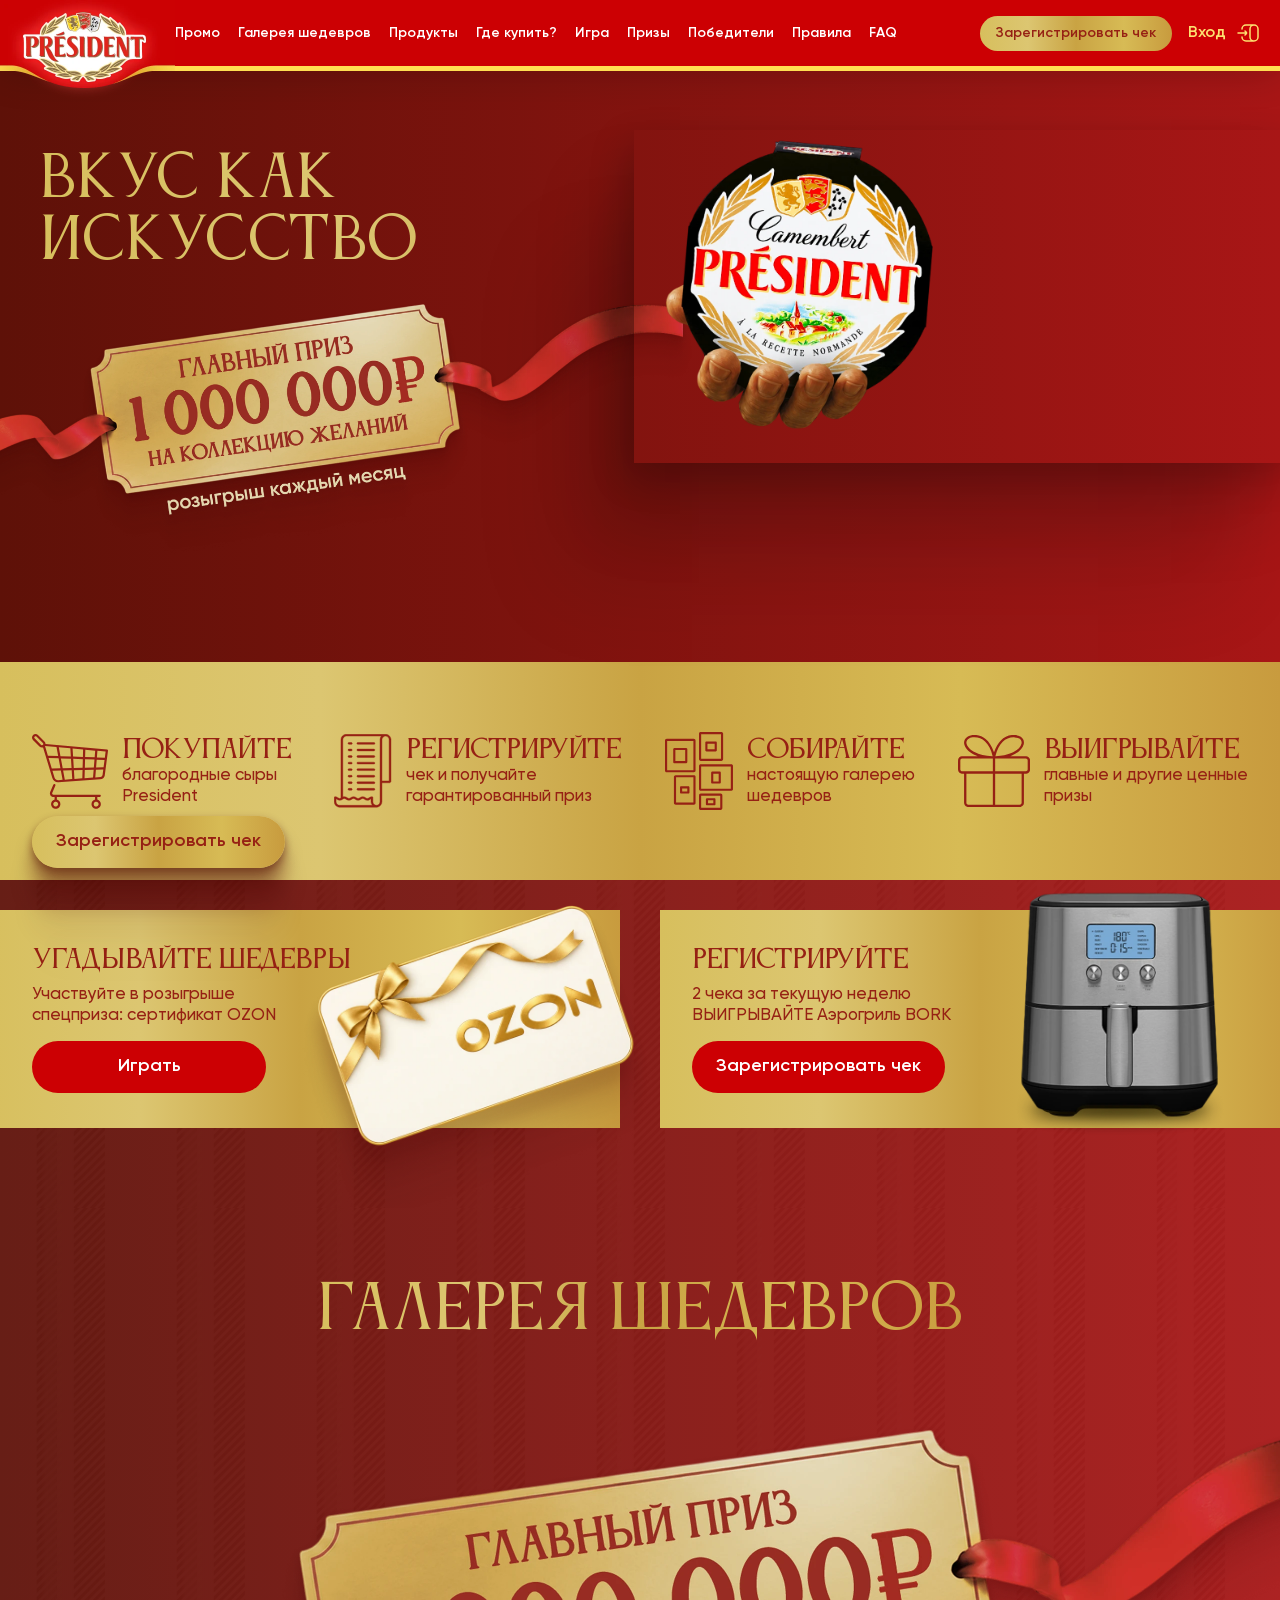
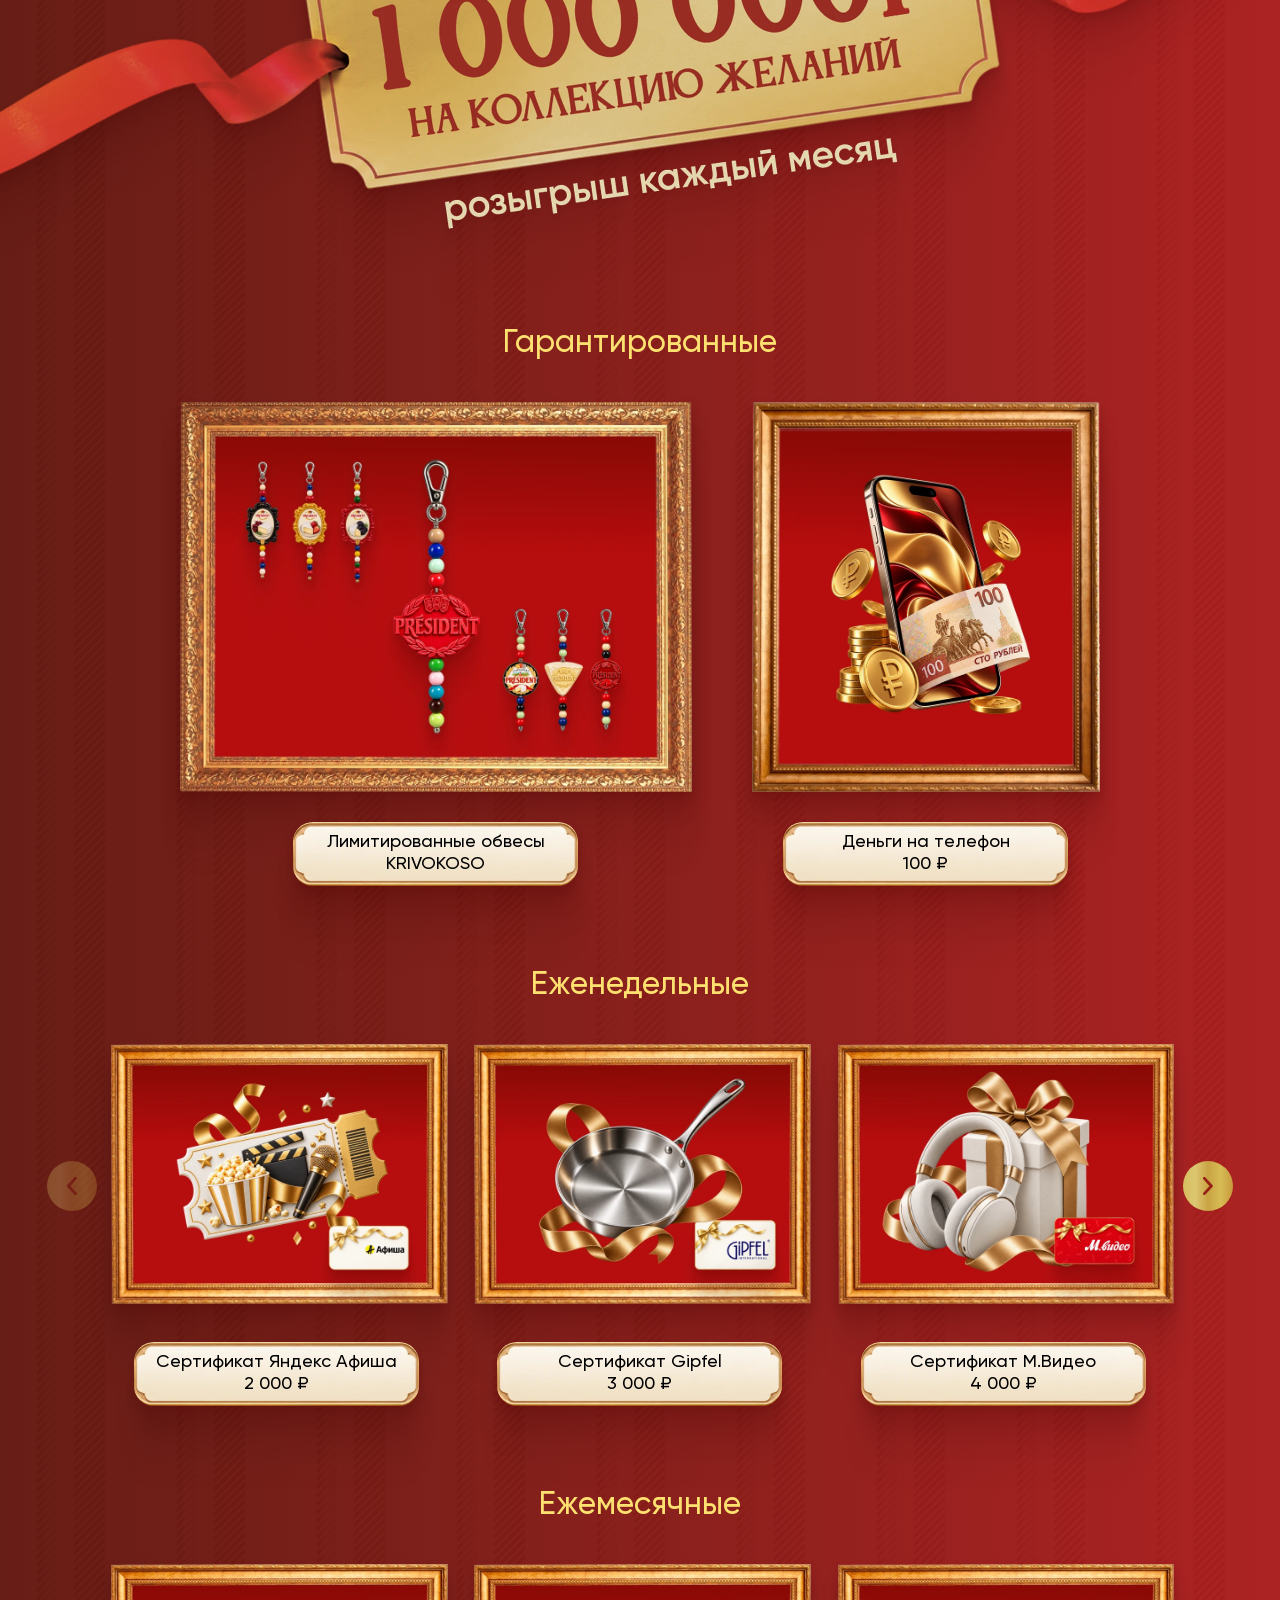
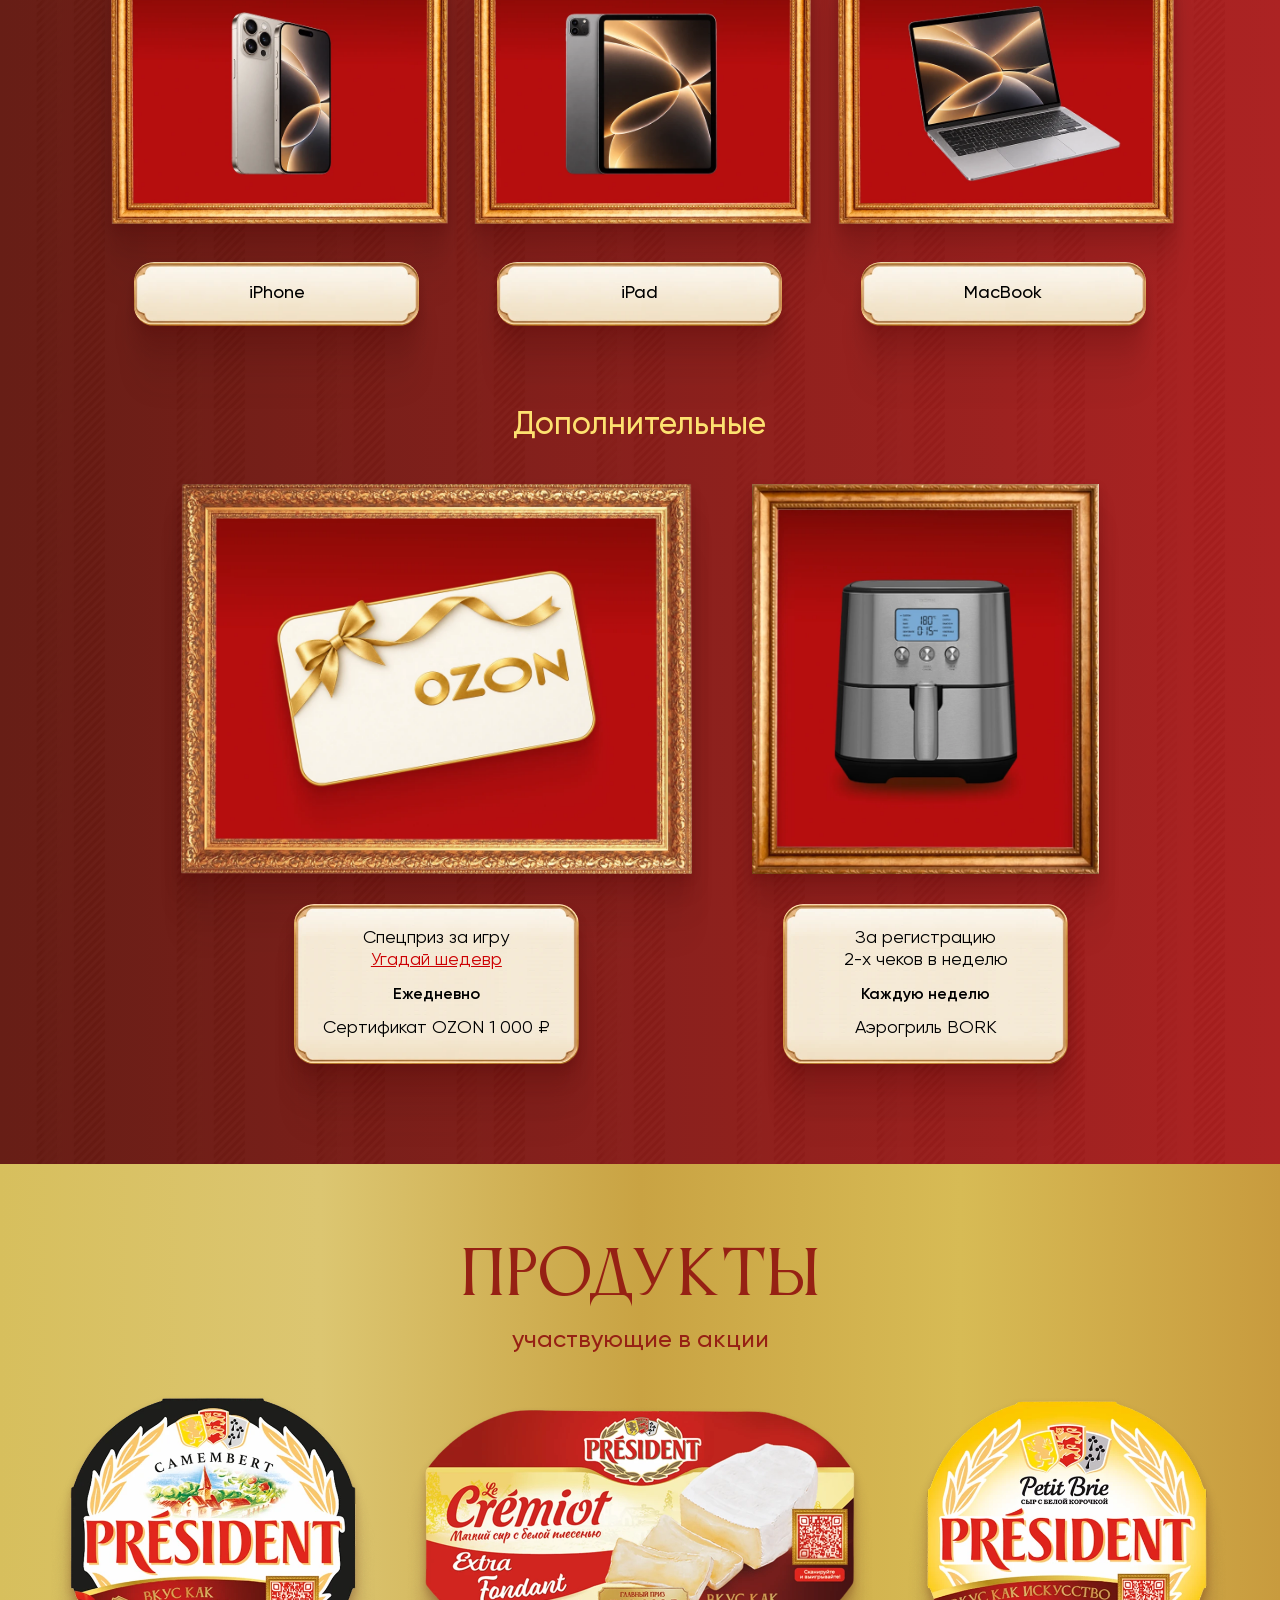
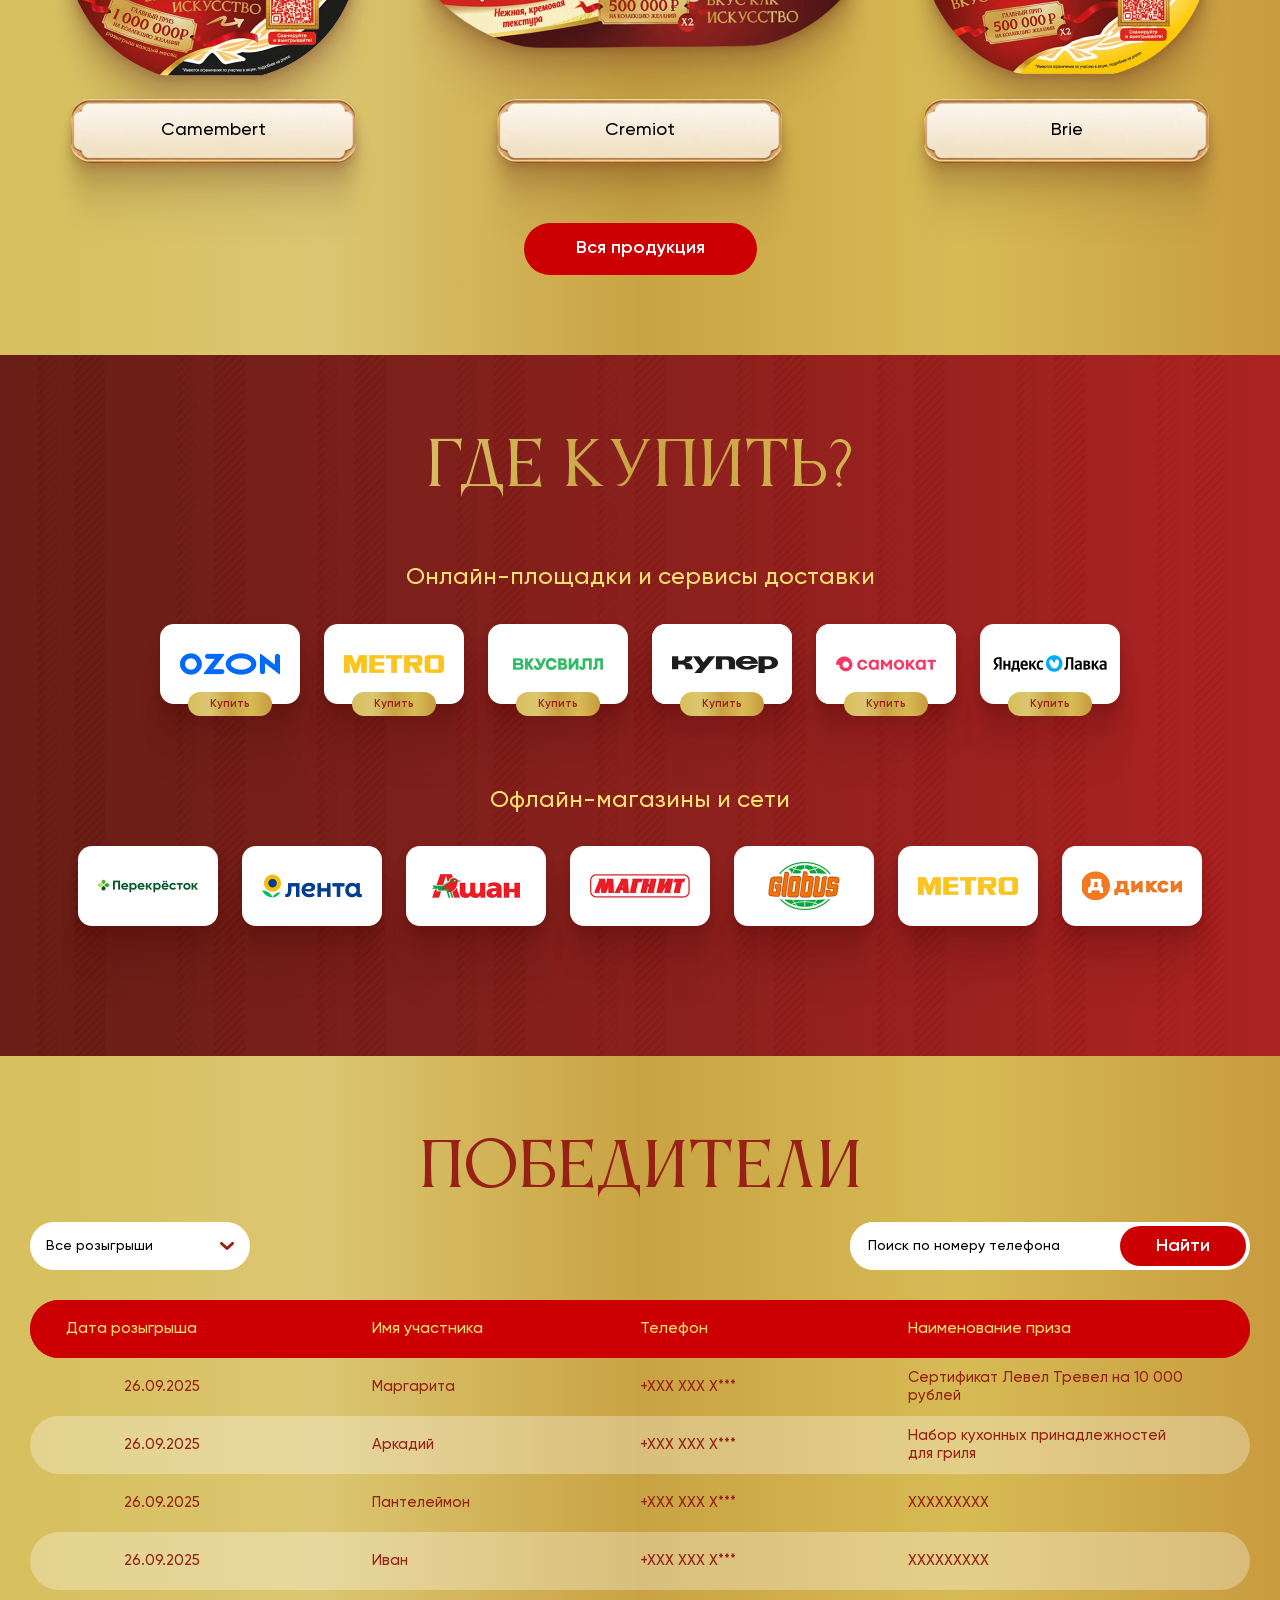
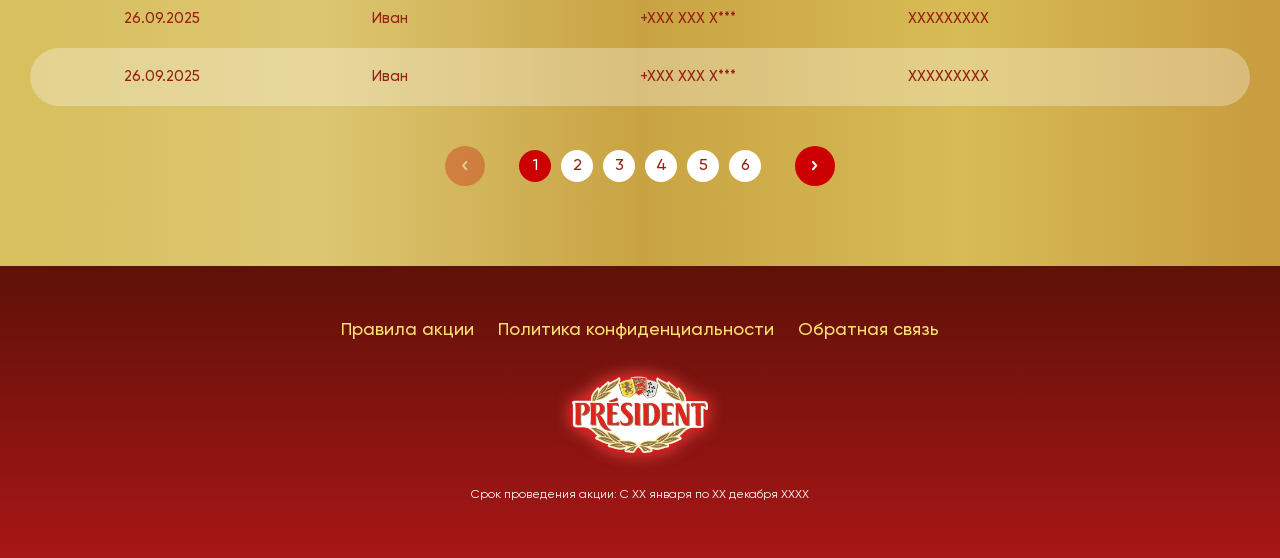
==== commit 3e071cbd: "markets" ====
--- a/index.html
+++ b/index.html
@@ -329,105 +329,122 @@
 
             <ul class="markets">
               <li>
-                <a href="#" class="markets__link">
-                  <img src="./assets/img/markets/ozon.webp" alt="ozon" />
+                <a
+                  href="https://www.ozon.ru/category/syr-i-syrnye-produkty-9289/president-141394701/?__rr=1&abt_att=1&cheesekind=271501&from_global=true&origin_referer=www.google.com&text=%D1%81%D1%8B%D1%80+president+%D1%81+%D0%BF%D0%BB%D0%B5%D1%81%D0%B5%D0%BD%D1%8C%D1%8E"
+                  class="markets__link"
+                  target="_blank"
+                >
+                  <div class="market-image"><img src="./assets/img/markets/ozon.webp" alt="ozon" /></div>
                   <button type="button" class="button"><span>Купить</span></button>
                 </a>
               </li>
 
               <li>
-                <a href="#" class="markets__link">
-                  <img src="./assets/img/markets/metro.webp" alt="metro" />
+                <a
+                  href="https://metro-cc.ru/search-b2c?q=president%20%D1%81%20%D0%BF%D0%BB%D0%B5%D1%81%D0%B5%D0%BD%D1%8C%D1%8E"
+                  class="markets__link"
+                  target="_blank"
+                >
+                  <div class="market-image"><img src="./assets/img/markets/metro.webp" alt="metro" /></div>
                   <button type="button" class="button"><span>Купить</span></button>
                 </a>
               </li>
 
               <li>
-                <a href="#" class="markets__link">
-                  <img src="./assets/img/markets/wildberries.webp" alt="wildberries" />
+                <a
+                  href="https://vkusvill.ru/search/?isComplete=0&type=products&q=%D1%81%D1%8B%D1%80+%D1%81+%D0%BF%D0%BB%D0%B5%D1%81%D0%B5%D0%BD%D1%8C%D1%8E+President"
+                  class="markets__link"
+                  target="_blank"
+                >
+                  <div class="market-image"><img src="./assets/img/markets/vkusvill.webp" alt="vkusvill" /></div>
                   <button type="button" class="button"><span>Купить</span></button>
                 </a>
               </li>
 
               <li>
-                <a href="#" class="markets__link">
-                  <img src="./assets/img/markets/vkusvill.webp" alt="vkusvill" />
+                <a
+                  href="https://web.kuper.ru/multisearch?q=%D0%A1%D1%8B%D1%80+%D1%81+%D0%BF%D0%BB%D0%B5%D1%81%D0%B5%D0%BD%D1%8C%D1%8E+President&shippingMethod=by_courier&sid=1&vertical=all&utm_referrer=https%3A%2F%2Fkuper.ru%2F"
+                  class="markets__link"
+                  target="_blank"
+                >
+                  <div class="market-image"><img src="./assets/img/markets/kuper.webp" alt="kuper" /></div>
                   <button type="button" class="button"><span>Купить</span></button>
                 </a>
               </li>
 
               <li>
-                <a href="#" class="markets__link">
-                  <img src="./assets/img/markets/apeti.webp" alt="apeti" />
+                <a
+                  href="https://samokat.ru/search?value=President%20%D1%81%20%D0%BF%D0%BB%D0%B5%D1%81%D0%B5%D0%BD%D1%8C%D1%8E"
+                  class="markets__link"
+                  target="_blank"
+                >
+                  <div class="market-image"><img src="./assets/img/markets/samokat.webp" alt="samokat" /></div>
                   <button type="button" class="button"><span>Купить</span></button>
                 </a>
               </li>
 
-              <li>
-                <a href="#" class="markets__link">
-                  <img src="./assets/img/markets/wnestyle.webp" alt="wnestyle" />
+              <!-- <li>
+                <a href="#" class="markets__link" target="_blank">
+                  <div class="market-image"><img src="./assets/img/markets/sber-market.webp" alt="sber-market" /></div>
                   <button type="button" class="button"><span>Купить</span></button>
                 </a>
-              </li>
-
-              <li>
-                <a href="#" class="markets__link">
-                  <img src="./assets/img/markets/sber-market.webp" alt="sber-market" />
+              </li> -->
+
+              <!-- <li>
+                <a href="#" class="markets__link" target="_blank">
+                  <div class="market-image"><img src="./assets/img/markets/wildberries.webp" alt="wildberries" /></div>
                   <button type="button" class="button"><span>Купить</span></button>
                 </a>
-              </li>
-
-              <li>
-                <a href="#" class="markets__link">
-                  <img src="./assets/img/markets/yandeks-lavka.webp" alt="yandeks-lavka" />
+              </li> -->
+
+              <li>
+                <a
+                  href="https://lavka.yandex.ru/search?text=%D0%A1%D1%8B%D1%80%20%D1%81%20%D0%BF%D0%BB%D0%B5%D1%81%D0%B5%D0%BD%D1%8C%D1%8E%20President"
+                  class="markets__link"
+                  target="_blank"
+                >
+                  <div class="market-image"><img src="./assets/img/markets/yandeks-lavka.webp" alt="yandeks-lavka" /></div>
                   <button type="button" class="button"><span>Купить</span></button>
                 </a>
               </li>
-
-              <li>
-                <a href="#" class="markets__link">
-                  <img src="./assets/img/markets/maksi.webp" alt="maksi" />
-                  <button type="button" class="button"><span>Купить</span></button>
-                </a>
-              </li>
             </ul>
 
             <h3 class="subtitle">Офлайн-магазины и&nbsp;сети</h3>
 
             <ul class="markets">
               <li>
-                <a href="#" class="markets__link">
-                  <img src="./assets/img/markets/perekrestok.webp" alt="perekrestok" />
-                </a>
-              </li>
-              <li>
-                <a href="#" class="markets__link">
-                  <img src="./assets/img/markets/lenta.webp" alt="lenta" />
-                </a>
-              </li>
-              <li>
-                <a href="#" class="markets__link">
-                  <img src="./assets/img/markets/ashan.webp" alt="ashan" />
-                </a>
-              </li>
-              <li>
-                <a href="#" class="markets__link">
-                  <img src="./assets/img/markets/magnit.webp" alt="magnit" />
-                </a>
-              </li>
-              <li>
-                <a href="#" class="markets__link">
-                  <img src="./assets/img/markets/globus.webp" alt="globus" />
-                </a>
-              </li>
-              <li>
-                <a href="#" class="markets__link">
-                  <img src="./assets/img/markets/metro.webp" alt="metro" />
-                </a>
-              </li>
-              <li>
-                <a href="#" class="markets__link">
-                  <img src="./assets/img/markets/diksi.webp" alt="diksi" />
+                <a href="#" class="markets__link" target="_blank">
+                  <div class="market-image"><img src="./assets/img/markets/perekrestok.webp" alt="perekrestok" /></div>
+                </a>
+              </li>
+              <li>
+                <a href="#" class="markets__link" target="_blank">
+                  <div class="market-image"><img src="./assets/img/markets/lenta.webp" alt="lenta" /></div>
+                </a>
+              </li>
+              <li>
+                <a href="#" class="markets__link" target="_blank">
+                  <div class="market-image"><img src="./assets/img/markets/ashan.webp" alt="ashan" /></div>
+                </a>
+              </li>
+              <li>
+                <a href="#" class="markets__link" target="_blank">
+                  <div class="market-image"><img src="./assets/img/markets/magnit.webp" alt="magnit" /></div>
+                </a>
+              </li>
+              <li>
+                <a href="#" class="markets__link" target="_blank">
+                  <div class="market-image"><img src="./assets/img/markets/globus.webp" alt="globus" /></div>
+                </a>
+              </li>
+              <li>
+                <a href="#" class="markets__link" target="_blank">
+                  <div class="market-image"><img src="./assets/img/markets/metro.webp" alt="metro" /></div>
+                </a>
+              </li>
+              <li>
+                <a href="#" class="markets__link" target="_blank">
+                  <div class="market-image"><img src="./assets/img/markets/diksi.webp" alt="diksi" /></div>
                 </a>
               </li>
             </ul>
--- a/assets/css/styles.min.css
+++ b/assets/css/styles.min.css
@@ -1 +1 @@
-:root{--4: 'circerounded-regular4', sans-serif;--5: 'circerounded-regular5', sans-serif;--400: 'montserrat-regular', sans-serif;--500: 'montserrat-medium', sans-serif;--title: 'anticva', sans-serif;--gilroy: 'gilroy', sans-serif;--bg: #cc0003;--bg-dark: #b60003;--yellow: #fde170;--yellow-light: #e6d689;--color: #ffffff;--gradient: linear-gradient(90deg, #ffe680 0%, #fab041 50%, #ffe680 100%);--golden-gradient: linear-gradient(90deg, #d7bf5d, #dcc671, #c9a343, #d7bb55, #c89b3e);--white: #ffffff;--black: #000000;--red: #cc0003;--red-text: #962114;--invalid: #e6d689;--vh: 1vh}@font-face{font-family:"anticva";src:url("../fonts/anticva-regular.woff2") format("woff2"),url("../fonts/anticva-regular.woff") format("woff");font-weight:400;font-style:normal}@font-face{font-family:"gilroy";src:url("../fonts/gilroy-regular.woff2") format("woff2"),url("../fonts/gilroy-regular.woff") format("woff");font-weight:400;font-style:normal}@font-face{font-family:"gilroy";src:url("../fonts/gilroy-medium.woff2") format("woff2"),url("../fonts/gilroy-medium.woff") format("woff");font-weight:500;font-style:normal}@font-face{font-family:"gilroy";src:url("../fonts/gilroy-semibold.woff2") format("woff2"),url("../fonts/gilroy-semibold.woff") format("woff");font-weight:600;font-style:normal}@-webkit-keyframes rotate{0%{-webkit-transform:rotate(0deg);transform:rotate(0deg)}100%{-webkit-transform:rotate(360deg);transform:rotate(360deg)}}@keyframes rotate{0%{-webkit-transform:rotate(0deg);transform:rotate(0deg)}100%{-webkit-transform:rotate(360deg);transform:rotate(360deg)}}@-webkit-keyframes rotateleft{0%{-webkit-transform:rotate(0deg);transform:rotate(0deg)}100%{-webkit-transform:rotate(-360deg);transform:rotate(-360deg)}}@keyframes rotateleft{0%{-webkit-transform:rotate(0deg);transform:rotate(0deg)}100%{-webkit-transform:rotate(-360deg);transform:rotate(-360deg)}}@-webkit-keyframes pulse{0%{-webkit-transform:scale(1);transform:scale(1)}50%{-webkit-transform:scale(1.1);transform:scale(1.1)}100%{-webkit-transform:scale(1);transform:scale(1)}}@keyframes pulse{0%{-webkit-transform:scale(1);transform:scale(1)}50%{-webkit-transform:scale(1.1);transform:scale(1.1)}100%{-webkit-transform:scale(1);transform:scale(1)}}@-webkit-keyframes blink{0%,100%{opacity:1}50%{opacity:0}}@keyframes blink{0%,100%{opacity:1}50%{opacity:0}}@-webkit-keyframes scrollDown{0%,100%{-webkit-transform:translateY(0) scaleX(0.8);transform:translateY(0) scaleX(0.8)}50%{-webkit-transform:translateY(-10px) scaleX(1);transform:translateY(-10px) scaleX(1)}}@keyframes scrollDown{0%,100%{-webkit-transform:translateY(0) scaleX(0.8);transform:translateY(0) scaleX(0.8)}50%{-webkit-transform:translateY(-10px) scaleX(1);transform:translateY(-10px) scaleX(1)}}@-webkit-keyframes slide{0%{-webkit-transform:translate(-200%, -25%) rotate(-40deg);transform:translate(-200%, -25%) rotate(-40deg)}30%,100%{-webkit-transform:translate(200%, -25%) rotate(-40deg);transform:translate(200%, -25%) rotate(-40deg)}}@keyframes slide{0%{-webkit-transform:translate(-200%, -25%) rotate(-40deg);transform:translate(-200%, -25%) rotate(-40deg)}30%,100%{-webkit-transform:translate(200%, -25%) rotate(-40deg);transform:translate(200%, -25%) rotate(-40deg)}}@-webkit-keyframes bounce{0%{-webkit-transform:scale(1);transform:scale(1)}25%{-webkit-transform:scale(1);transform:scale(1)}30%{-webkit-transform:scale(1.1);transform:scale(1.1)}35%{-webkit-transform:scale(1.08);transform:scale(1.08)}40%{-webkit-transform:scale(1.1);transform:scale(1.1)}45%{-webkit-transform:scale(1.095);transform:scale(1.095)}50%{-webkit-transform:scale(1.1);transform:scale(1.1)}75%{-webkit-transform:scale(1.1);transform:scale(1.1)}80%{-webkit-transform:scale(1);transform:scale(1)}85%{-webkit-transform:scale(1.02);transform:scale(1.02)}90%{-webkit-transform:scale(1);transform:scale(1)}95%{-webkit-transform:scale(1.005);transform:scale(1.005)}100%{-webkit-transform:scale(1);transform:scale(1)}}@keyframes bounce{0%{-webkit-transform:scale(1);transform:scale(1)}25%{-webkit-transform:scale(1);transform:scale(1)}30%{-webkit-transform:scale(1.1);transform:scale(1.1)}35%{-webkit-transform:scale(1.08);transform:scale(1.08)}40%{-webkit-transform:scale(1.1);transform:scale(1.1)}45%{-webkit-transform:scale(1.095);transform:scale(1.095)}50%{-webkit-transform:scale(1.1);transform:scale(1.1)}75%{-webkit-transform:scale(1.1);transform:scale(1.1)}80%{-webkit-transform:scale(1);transform:scale(1)}85%{-webkit-transform:scale(1.02);transform:scale(1.02)}90%{-webkit-transform:scale(1);transform:scale(1)}95%{-webkit-transform:scale(1.005);transform:scale(1.005)}100%{-webkit-transform:scale(1);transform:scale(1)}}@-webkit-keyframes shineSweep{0%{-webkit-transform:translateX(-100%) skewX(10deg);transform:translateX(-100%) skewX(10deg)}30%{-webkit-transform:translateX(100%) skewX(10deg);transform:translateX(100%) skewX(10deg)}100%{-webkit-transform:translateX(100%) skewX(10deg);transform:translateX(100%) skewX(10deg)}}@keyframes shineSweep{0%{-webkit-transform:translateX(-100%) skewX(10deg);transform:translateX(-100%) skewX(10deg)}30%{-webkit-transform:translateX(100%) skewX(10deg);transform:translateX(100%) skewX(10deg)}100%{-webkit-transform:translateX(100%) skewX(10deg);transform:translateX(100%) skewX(10deg)}}.preloader{display:-webkit-box;display:-ms-flexbox;display:flex;-webkit-box-pack:center;-ms-flex-pack:center;justify-content:center;-webkit-box-align:center;-ms-flex-align:center;align-items:center;-ms-flex-line-pack:center;align-content:center;position:fixed;overflow:hidden;width:100%;height:100%;left:0px;top:0px;z-index:19;background-color:var(--bg);-webkit-transition:1s;transition:1s;opacity:1;visibility:visible;pointer-events:all}.preloader.hidden{pointer-events:none;background-color:rgba(0,0,0,0);z-index:19}.preloader.hidden span{-webkit-transform:translate(0px, -60vh);-ms-transform:translate(0px, -60vh);transform:translate(0px, -60vh)}.preloader span{width:300px;height:170px;display:-webkit-inline-box;display:-ms-inline-flexbox;display:inline-flex;position:relative;-webkit-box-pack:center;-ms-flex-pack:center;justify-content:center;-webkit-box-align:center;-ms-flex-align:center;align-items:center;-ms-flex-line-pack:center;align-content:center;-webkit-transition:1s;transition:1s}@media(max-width: 1023px){.preloader span{width:180px}}.preloader span img{position:absolute;width:100%;-webkit-animation:bounce 3s ease-out infinite;animation:bounce 3s ease-out infinite}:root{font-synthesis:none;text-rendering:optimizeLegibility;-webkit-font-smoothing:antialiased;-moz-osx-font-smoothing:grayscale;outline:none;-webkit-tap-highlight-color:rgba(0,0,0,0);-webkit-backface-visibility:hidden;backface-visibility:hidden}*,*:before,*:after{padding:0;margin:0;-webkit-box-sizing:border-box;box-sizing:border-box;-webkit-tap-highlight-color:rgba(0,0,0,0)}html{height:100%}@media(prefers-reduced-motion: no-preference){html{scroll-behavior:smooth}}body{-ms-scroll-chaining:none;overscroll-behavior:none;-webkit-overflow-scrolling:auto;position:relative;width:100%;height:100%;background:#fff;color:var(--color);font-family:var(--gilroy);line-height:1.4;overflow-x:hidden;overflow-y:auto}html,body{-ms-scroll-chaining:none;overscroll-behavior:none}img{display:block;-o-object-fit:cover;object-fit:cover;-webkit-user-select:none;-moz-user-select:none;-ms-user-select:none;user-select:none}h1,h2,h3,h4,h5,h6,b,strong{font-family:var(--title);color:inherit}button{position:relative;border:none;cursor:pointer;background:none;color:inherit}button:disabled{cursor:auto;pointer-events:none}ul,menu{list-style:none}a{text-decoration:none;color:inherit}table,thead,tbody,tfoot,tr,th,td{margin:0;padding:0;border:0;font:inherit;vertical-align:middle}table{border-collapse:collapse;border-spacing:0}.custom-scrollbar{-webkit-overflow-scrolling:touch;scroll-behavior:smooth}.custom-scrollbar::-webkit-scrollbar{width:4px;height:4px}.custom-scrollbar::-webkit-scrollbar-thumb{background-color:rgba(26,38,99,.1);border-radius:2px;background-clip:padding-box}.custom-scrollbar::-webkit-scrollbar-track{background-color:rgba(26,38,99,.1);border-radius:2px}.custom-scrollbar{scrollbar-width:thin;scrollbar-color:var(--color) rgba(26,38,99,.1)}@media(max-width: 767px){.only-in-desctop{display:none}}.link{color:var(--yellow);border-bottom:1px solid var(--yellow);cursor:pointer}.link.link--white{color:var(--white);border-bottom:1px solid var(--white)}@media(min-width: 1152px){.show-in-tablet{display:none !important}}@media(max-width: 1151px){.delete-in-tablet{display:none !important}}@media(min-width: 1280px){.delete-in-desctop{display:none !important}}.body{display:-webkit-box;display:-ms-flexbox;display:flex;-webkit-box-orient:vertical;-webkit-box-direction:normal;-ms-flex-direction:column;flex-direction:column}.main{display:block;position:relative;z-index:1;-webkit-box-flex:1;-ms-flex:1;flex:1;background:-webkit-gradient(linear, left top, right top, from(#5e1108), to(#a81616));background:linear-gradient(90deg, #5e1108, #a81616)}.container{display:block;position:relative;width:100%;max-width:1440px;margin:0 auto}@media(max-width: 1279px){.container{padding:0px 20px}}.section{position:relative;overflow:hidden;z-index:2;padding:80px 0px;scroll-margin:60px}@media(max-width: 1151px){.section{scroll-margin:50px}}.section.lines--bg:before{content:"";position:absolute;left:0px;top:0px;width:100%;height:100%;z-index:1;background:url("../img/bg-lines.webp") repeat left top;background-size:1402px 100px;opacity:.3;pointer-events:none}@media(max-width: 1151px){.section{padding:50px 0px}}.section.visible{overflow:visible}.slider-arrows{display:-webkit-inline-box;display:-ms-inline-flexbox;display:inline-flex;gap:12px;padding-bottom:10px;-webkit-box-pack:justify;-ms-flex-pack:justify;justify-content:space-between}@media(max-width: 1279px){.slider-arrows{gap:10px;padding-bottom:8px}}@media(max-width: 767px){.slider-arrows{display:none}}.swiper{width:100%}.swiper-arrow{display:-webkit-box;display:-ms-flexbox;display:flex;position:absolute;width:50px;height:50px}@media(max-width: 1023px){.swiper-arrow{width:40px;height:40px}}.swiper-arrow{border:none;-ms-flex-wrap:wrap;flex-wrap:wrap;-webkit-box-pack:center;-ms-flex-pack:center;justify-content:center;-webkit-box-align:center;-ms-flex-align:center;align-items:center;-ms-flex-line-pack:center;align-content:center;opacity:1;-webkit-transition:opacity .3s;transition:opacity .3s;z-index:3;margin-top:-25px;top:50%;border-radius:50px}.swiper-arrow[data-arrow-prev]{background:url("../img/svg/arrow-prev.svg") no-repeat center center,var(--golden-gradient);right:calc(100% + 14px)}.swiper-arrow[data-arrow-prev].red{background:url("../img/svg/arrow-prev-white.svg") no-repeat center center,var(--red);right:calc(100% - 50px)}@media(max-width: 1023px){.swiper-arrow[data-arrow-prev].red{right:calc(100% - 30px)}}@media(max-width: 1023px){.swiper-arrow[data-arrow-prev]{right:calc(100% + 8px)}}.swiper-arrow[data-arrow-next]{background:url("../img/svg/arrow-next.svg") no-repeat center center,var(--golden-gradient);left:calc(100% + 14px)}.swiper-arrow[data-arrow-next].red{background:url("../img/svg/arrow-next-white.svg") no-repeat center center,var(--red);left:calc(100% - 50px)}@media(max-width: 1023px){.swiper-arrow[data-arrow-next].red{left:calc(100% - 30px)}}@media(max-width: 1023px){.swiper-arrow[data-arrow-next]{left:calc(100% + 8px)}}.swiper-arrow.swiper-button-disabled{opacity:.3;pointer-events:none}[data-pagination]{margin-bottom:16px;font-size:24px;font-weight:400;color:var(--yellow)}@media(max-width: 767px){[data-pagination]{margin-bottom:12px;font-size:18px}}.burger{display:none}.header{display:block;position:fixed;top:0px;left:0px;width:100%;height:71px;z-index:20;background:var(--bg);-webkit-box-shadow:0px 0px 40px rgba(0,0,0,0);box-shadow:0px 0px 40px rgba(0,0,0,0);-webkit-transition:-webkit-box-shadow .6s,-webkit-transform 1s;transition:-webkit-box-shadow .6s,-webkit-transform 1s;transition:box-shadow .6s,transform 1s;transition:box-shadow .6s,transform 1s,-webkit-box-shadow .6s,-webkit-transform 1s;-webkit-transform:translate(0%, -150%);-ms-transform:translate(0%, -150%);transform:translate(0%, -150%);border-bottom:5.5px solid #ffde52;-webkit-box-shadow:0px 0px 40px rgba(0,0,0,.2);box-shadow:0px 0px 40px rgba(0,0,0,.2)}.header .container{display:-webkit-box;display:-ms-flexbox;display:flex;position:relative;-ms-flex-wrap:wrap;flex-wrap:wrap;-webkit-box-pack:justify;-ms-flex-pack:justify;justify-content:space-between;-webkit-box-align:center;-ms-flex-align:center;align-items:center;-ms-flex-line-pack:center;align-content:center;width:100%;height:100%;gap:20px;padding:0px 20px;max-width:100%}@media(max-width: 1439px){.header .container{padding-left:0px;gap:0px}}.loaded .header{-webkit-transform:translate(0%, 0%);-ms-transform:translate(0%, 0%);transform:translate(0%, 0%)}.header__logo{display:block;position:relative;width:175px;height:100%;-ms-flex-negative:0;flex-shrink:0}.header__logo .logo{display:block;position:absolute;width:100%;height:auto;top:0px;left:0px}.navigation{display:-webkit-box;display:-ms-flexbox;display:flex;-webkit-box-align:center;-ms-flex-align:center;align-items:center;-webkit-box-pack:center;-ms-flex-pack:center;justify-content:center;z-index:2;-webkit-box-flex:1;-ms-flex:1;flex:1}.menu{display:-webkit-inline-box;display:-ms-inline-flexbox;display:inline-flex;-webkit-box-flex:1;-ms-flex:1;flex:1;-ms-flex-wrap:wrap;flex-wrap:wrap;-webkit-box-pack:start;-ms-flex-pack:start;justify-content:flex-start;-webkit-box-align:center;-ms-flex-align:center;align-items:center;-ms-flex-line-pack:center;align-content:center;gap:24px}.menu li .menu__link{font-size:14px;font-weight:600;line-height:1;-webkit-transition:color .3s;transition:color .3s;color:var(--white);cursor:pointer}.menu li .menu__link.active{color:var(--yellow)}.menu li .menu__link:hover{color:var(--yellow)}@media(max-width: 1439px){.menu{gap:18px}}@media(max-width: 1279px){.menu{gap:16px}.menu li .menu__link{font-size:12px}}.header__buttons{display:-webkit-inline-box;display:-ms-inline-flexbox;display:inline-flex;position:relative;-webkit-box-pack:start;-ms-flex-pack:start;justify-content:flex-start;-webkit-box-align:center;-ms-flex-align:center;align-items:center;-ms-flex-line-pack:center;align-content:center;gap:24px;margin-left:auto}@media(max-width: 1439px){.header__buttons{gap:16px}}@media(max-width: 1151px){.burger{display:-webkit-box;display:-ms-flexbox;display:flex;position:relative;-webkit-box-pack:center;-ms-flex-pack:center;justify-content:center;-webkit-box-align:center;-ms-flex-align:center;align-items:center;-ms-flex-line-pack:center;align-content:center;width:24px;height:24px;font-size:0px;z-index:2}.burger span,.burger:before,.burger:after{position:absolute;width:22px;height:2px;background:var(--white);-webkit-transition:.6s;transition:.6s;opacity:1;z-index:1}.burger:before,.burger:after{content:""}.burger span{-webkit-transform:translate(0px, 0px);-ms-transform:translate(0px, 0px);transform:translate(0px, 0px)}.burger:before{-webkit-transform:translate(0px, -7px) rotate(0deg);-ms-transform:translate(0px, -7px) rotate(0deg);transform:translate(0px, -7px) rotate(0deg)}.burger:after{-webkit-transform:translate(0px, 7px) rotate(0deg);-ms-transform:translate(0px, 7px) rotate(0deg);transform:translate(0px, 7px) rotate(0deg)}.burger.open span{-webkit-transform:translate(10px, 0px);-ms-transform:translate(10px, 0px);transform:translate(10px, 0px);opacity:0}.burger.open:before{width:22px;-webkit-transform:translate(0px, 0px) rotate(45deg);-ms-transform:translate(0px, 0px) rotate(45deg);transform:translate(0px, 0px) rotate(45deg)}.burger.open:after{width:22px;-webkit-transform:translate(0px, 0px) rotate(-45deg);-ms-transform:translate(0px, 0px) rotate(-45deg);transform:translate(0px, 0px) rotate(-45deg)}.header{height:52px;border-bottom:4px solid rgba(0,0,0,0)}.header .container>.button{margin-left:auto;-webkit-transform:translateX(-16px);-ms-transform:translateX(-16px);transform:translateX(-16px);z-index:6}.header:before{content:"";position:absolute;left:0px;top:0px;width:100%;height:calc(100% + 4px);background:var(--bg);border-bottom:4px solid var(--yellow);z-index:2}.header__logo{width:128px;height:100%;margin-left:5px;z-index:6}.navigation{position:fixed;-webkit-box-align:start;-ms-flex-align:start;align-items:flex-start;width:100%;height:100vh;overflow-x:hidden;overflow-y:auto;scrollbar-width:none;-ms-overflow-style:none;top:0px;right:0px;background:var(--bg);-webkit-transform:translate(0%, -100%);-ms-transform:translate(0%, -100%);transform:translate(0%, -100%);-webkit-transition:-webkit-transform .6s;transition:-webkit-transform .6s;transition:transform .6s;transition:transform .6s, -webkit-transform .6s;padding:0px;z-index:0}.navigation::-webkit-scrollbar{width:0px;height:0px;display:none}.navigation.open{-webkit-transform:translate(0%, 0%);-ms-transform:translate(0%, 0%);transform:translate(0%, 0%)}.menu{padding:100px 30px 40px 30px;background:linear-gradient(100deg, #5e1108, #a81616);width:100%;max-width:100%;min-height:100svh;-ms-flex-wrap:nowrap;flex-wrap:nowrap;-webkit-box-orient:vertical;-webkit-box-direction:normal;-ms-flex-direction:column;flex-direction:column;-webkit-box-pack:start;-ms-flex-pack:start;justify-content:flex-start;-webkit-box-align:center;-ms-flex-align:center;align-items:center;-ms-flex-line-pack:center;align-content:center;gap:24px}}@media(max-width: 1151px)and (max-width: 767px){.menu{padding:100px 20px 40px 20px}}@media(max-width: 1151px){.menu li:first-child{margin-left:0;margin-top:auto}.menu li .menu__link{font-size:24px}.menu li.header__buttons{width:100%;margin-top:auto;-webkit-box-orient:vertical;-webkit-box-direction:normal;-ms-flex-direction:column;flex-direction:column}}.fixed-button{display:-webkit-box;display:-ms-flexbox;display:flex;position:fixed;min-width:100vw;max-width:100vw;left:0px;bottom:40px;-ms-flex-wrap:wrap;flex-wrap:wrap;-webkit-box-pack:center;-ms-flex-pack:center;justify-content:center;-webkit-box-align:center;-ms-flex-align:center;align-items:center;-ms-flex-line-pack:center;align-content:center;padding:0px 20px;z-index:5;pointer-events:none}@media(max-width: 767px){.fixed-button{bottom:0px}}.buttons{display:-webkit-box;display:-ms-flexbox;display:flex;position:relative;width:100%;-webkit-box-orient:vertical;-webkit-box-direction:normal;-ms-flex-direction:column;flex-direction:column;-webkit-box-pack:start;-ms-flex-pack:start;justify-content:flex-start;-webkit-box-align:start;-ms-flex-align:start;align-items:flex-start;-ms-flex-line-pack:start;align-content:flex-start;gap:20px}.button{display:-webkit-inline-box;display:-ms-inline-flexbox;display:inline-flex;overflow:hidden;height:52px;-webkit-box-pack:center;-ms-flex-pack:center;justify-content:center;-webkit-box-align:center;-ms-flex-align:center;align-items:center;-ms-flex-line-pack:center;align-content:center;position:relative;color:var(--red-text);padding:10px 24px;-webkit-transition:color .3s;transition:color .3s;-webkit-user-select:none;-moz-user-select:none;-ms-user-select:none;user-select:none;outline:none;cursor:pointer;border-radius:52px;background:var(--golden-gradient);z-index:2}.button span{display:block;position:relative;will-change:transform;font-size:18px;font-family:var(--gilroy);font-weight:600;line-height:1.2}.button.medium{height:40px;font-size:16px}.button.full{width:100%}.button.button--small{height:35px;padding:8px 24px}.button.button--small span{font-size:14px;line-height:14px}@media(max-width: 1439px){.button.button--small{padding:8px 16px}}@media(max-width: 1151px){.button.button--small{height:30px;padding:8px 20px}.button.button--small span{font-size:12px;line-height:12px}}.button.button--red{background:var(--red);color:var(--white)}@media(hover: hover){.button.button--red:hover{color:var(--red-text)}}.button.button--white{background:#f1e2c9;color:var(--red-text)}@media(hover: hover){.button.button--white:hover{color:var(--red-text)}}.button.button--red-submit{background:var(--red);color:var(--white)}.button.button--red-submit:before,.button.button--red-submit:after{background:var(--red-text)}.button:before,.button:after{content:"";display:block;position:absolute;pointer-events:none;width:100%;height:100%;background:var(--white);z-index:-1;-webkit-transition:-webkit-transform .5s;transition:-webkit-transform .5s;transition:transform .5s;transition:transform .5s, -webkit-transform .5s}.button:before{left:0px;bottom:0%;-webkit-transform:translate(0%, -100%);-ms-transform:translate(0%, -100%);transform:translate(0%, -100%);border-radius:0px 0px 50% 50%}.button:after{left:0px;top:0px;-webkit-transform:translate(0%, 100%);-ms-transform:translate(0%, 100%);transform:translate(0%, 100%);border-radius:50% 50% 0px 0px}@media(min-width: 1024px){.button:hover:before{-webkit-transform:translate(0%, 0%);-ms-transform:translate(0%, 0%);transform:translate(0%, 0%)}.button:hover:after{-webkit-transform:translate(0%, 0%);-ms-transform:translate(0%, 0%);transform:translate(0%, 0%)}}.login-btn,.profile-btn{display:-webkit-inline-box;display:-ms-inline-flexbox;display:inline-flex;position:relative;-webkit-box-pack:center;-ms-flex-pack:center;justify-content:center;-webkit-box-align:center;-ms-flex-align:center;align-items:center;-ms-flex-line-pack:center;align-content:center;gap:10px;color:var(--yellow);font-family:var(--gilroy);font-weight:600}.login-btn span,.profile-btn span{display:block;position:relative;font-size:16px;line-height:16px}.login-btn:after,.profile-btn:after{content:"";display:block;width:24px;height:24px;background:url("../img/svg/login.svg") no-repeat center center/cover}@media(max-width: 1279px){.login-btn span,.profile-btn span{font-size:12px;line-height:12px}.login-btn:after,.profile-btn:after{width:22px;height:22px}}@media(max-width: 1151px){.login-btn span,.profile-btn span{font-size:24px;line-height:24px;font-weight:500}.login-btn:after,.profile-btn:after{width:32px;height:32px}}.profile-btn:after{background:url("../img/svg/user.svg") no-repeat center center/cover}.titleBox{display:-webkit-box;display:-ms-flexbox;display:flex;position:relative;width:100%;-ms-flex-wrap:wrap;flex-wrap:wrap;-webkit-box-pack:center;-ms-flex-pack:center;justify-content:center;-webkit-box-align:center;-ms-flex-align:center;align-items:center;-ms-flex-line-pack:center;align-content:center;gap:24px;text-align:center}.title{font-family:var(--title)}.title.red{color:var(--red-text)}.title.gold{background:var(--golden-gradient);background-clip:text;-webkit-background-clip:text;color:rgba(0,0,0,0);-webkit-text-fill-color:rgba(0,0,0,0)}.title.title--h1{font-size:32px;line-height:1.1;text-align:left}@media(min-width: 500px){.title.title--h1{font-size:50px}}@media(min-width: 1024px){.title.title--h1{font-size:56px}}@media(min-width: 1440px){.title.title--h1{font-size:80px}}.title.title--h2{font-size:60px;line-height:1.1;text-align:center}@media(max-width: 767px){.title.title--h2{font-size:32px}}.title.title--h3{font-size:32px;line-height:1.12}@media(max-width: 767px){.title.title--h3{font-size:26px}}.title.title--h4{font-size:30px;line-height:1.12}.title.title--h5{font-size:28px;line-height:1.2}.title.title--hero{display:block;width:100%;max-width:654px;margin-left:100px;font-size:54px;line-height:1.2;-ms-flex-negative:0;flex-shrink:0}.title.title--hero span{display:block;position:relative;text-transform:uppercase;width:100%}.title.title--hero span:last-child{text-align:right}.title.title--hero span.underline{display:inline-block;width:auto;position:relative;z-index:0}.title.title--hero span.underline:before{content:"";position:absolute;background:url("../img/svg/underline.svg") no-repeat left center;background-size:530px 100%;width:0%;height:20px;bottom:4px;left:-14%;z-index:-1;opacity:0;-webkit-transition:1s ease .5s;transition:1s ease .5s}@media(max-width: 1279px){.title.title--hero{max-width:540px;margin-left:30px;font-size:56px}.title.title--hero span.underline:before{background-size:420px 100%}}@media(max-width: 767px){.title.title--hero{max-width:340px;margin-left:0px;font-size:35px}.title.title--hero span.underline:before{background-size:270px 100%;height:15px;bottom:0px}}.loaded .title.title--hero span.underline:before{opacity:1;width:124%}.subtitle{display:block;font-weight:500;font-family:var(--gilroy);font-size:24px;line-height:1.2;color:var(--yellow)}.subtitle.big{font-size:32px}@media(max-width: 767px){.subtitle.big{font-size:24px}}.accordeon{display:block;width:100%}.accordeon.open .question:before{-webkit-transform:rotate(270deg);-ms-transform:rotate(270deg);transform:rotate(270deg)}.accordeon .question{display:-webkit-box;display:-ms-flexbox;display:flex;position:relative;width:100%;-webkit-box-pack:start;-ms-flex-pack:start;justify-content:flex-start;-webkit-box-align:center;-ms-flex-align:center;align-items:center;-ms-flex-line-pack:center;align-content:center;padding:12px 50px 12px 24px;min-height:50px;position:relative;font-size:20px;cursor:pointer}@media(max-width: 767px){.accordeon .question{font-size:16px}}.accordeon .question:before{content:"";width:50px;height:50px;background:url("../img/svg/arrow-next-white.svg") no-repeat center center;background-size:10px 18px;position:absolute;right:0px;top:0px;pointer-events:none;-webkit-transform:rotate(90deg);-ms-transform:rotate(90deg);transform:rotate(90deg);-webkit-transition:.3s;transition:.3s}.accordeon .question>*{pointer-events:none}.accordeon .answer{display:block;position:relative;overflow:hidden;height:0px;-webkit-transition:.3s;transition:.3s}.accordeon .answer .answer__content{display:-webkit-box;display:-ms-flexbox;display:flex;position:relative;width:100%;-webkit-box-orient:vertical;-webkit-box-direction:normal;-ms-flex-direction:column;flex-direction:column;gap:10px;padding:24px;padding-top:10px}.accordeon .answer .answer__content p,.accordeon .answer .answer__content li{display:block;position:relative;font-size:16px;line-height:1.4}@media(max-width: 767px){.accordeon .answer .answer__content p,.accordeon .answer .answer__content li{font-size:15px}}.accordeon .answer .answer__content p a,.accordeon .answer .answer__content li a{text-decoration:underline}.accordeon .answer .answer__content ul{display:-webkit-box;display:-ms-flexbox;display:flex;width:100%;-webkit-box-orient:vertical;-webkit-box-direction:normal;-ms-flex-direction:column;flex-direction:column;gap:10px}.accordeon .answer .answer__content ul li{padding-left:20px}.accordeon .answer .answer__content ul li:before{content:"";width:4px;height:4px;border-radius:4px;background:var(--white);position:absolute;left:4px;top:7px}.tabs{width:100%;display:block}.tabs-navigation{display:-webkit-box;display:-ms-flexbox;display:flex;position:relative;width:100%;-webkit-box-pack:stretch;-ms-flex-pack:stretch;justify-content:stretch;-webkit-box-align:center;-ms-flex-align:center;align-items:center;-ms-flex-line-pack:center;align-content:center}.tabs-navigation li{-webkit-box-flex:1;-ms-flex:1;flex:1}.tabs-navigation li:first-child{-webkit-box-flex:1;-ms-flex:auto;flex:auto}.tabs-navigation li button{display:-webkit-box;display:-ms-flexbox;display:flex;position:relative;width:100%;-ms-flex-wrap:wrap;flex-wrap:wrap;-webkit-box-pack:center;-ms-flex-pack:center;justify-content:center;-webkit-box-align:center;-ms-flex-align:center;align-items:center;-ms-flex-line-pack:center;align-content:center;gap:20px;min-height:66px;border-radius:24px 24px 0px 0px;background:rgba(0,0,0,0);-webkit-transition:.3s;transition:.3s;font-size:24px;line-height:1;font-family:var(--title);text-transform:uppercase;padding:0px 30px}.tabs-navigation li button span{pointer-events:none;background:var(--golden-gradient);background-clip:text;-webkit-background-clip:text;color:rgba(0,0,0,0);-webkit-text-fill-color:rgba(0,0,0,0)}.tabs-navigation li button.active{background:#a81616;pointer-events:none}.tab{display:block;width:100%;position:relative;overflow:hidden;height:0px;opacity:0;-webkit-transition:.3s;transition:.3s}.tab.active{opacity:1}:root{--input-font-family: var(--gilroy);--input-font-size: 14px;--input-height: 36px;--input-background: #ffffff;--input-border: #ffffff;--input-color: #000000;--input-placeholder-color: #000000;--invalid: var(--yellow)}fieldset{border:0}.form{display:-webkit-box;display:-ms-flexbox;display:flex;-ms-flex-wrap:wrap;flex-wrap:wrap;width:100%;gap:10px}.label{display:block;width:100%;position:relative;color:inherit}.label .label__text{font-size:10px;margin-bottom:5px;color:hsla(0,0%,100%,.7)}.input-icon{display:-webkit-box;display:-ms-flexbox;display:flex;position:absolute;width:var(--input-height);height:var(--input-height);right:0px;top:0px;-webkit-box-pack:center;-ms-flex-pack:center;justify-content:center;-webkit-box-align:center;-ms-flex-align:center;align-items:center;-ms-flex-line-pack:center;align-content:center;-ms-flex-negative:0;flex-shrink:0;-webkit-transition:.3s;transition:.3s;-webkit-transform:rotate(0deg);-ms-transform:rotate(0deg);transform:rotate(0deg)}.input-icon svg{width:35%;height:auto;pointer-events:none}.input-icon.full{right:4px}.input-icon.full svg{width:100%;height:auto}span.input-icon{pointer-events:none}.input{width:100%;height:var(--input-height);background:var(--input-background);border:2px solid var(--input-border);border-radius:12px;font-family:var(--input-font-family);font-weight:500;font-size:var(--input-font-size);color:var(--input-color);padding:0px 12px;outline:none;-webkit-appearance:none;-moz-appearance:none;appearance:none;-webkit-transition:.3s;transition:.3s;-webkit-box-shadow:none;box-shadow:none;resize:none}.input.input--textarea{height:88px;padding:10px 12px}.input.input-search{padding-right:var(--input-height);width:100%;max-width:100%;height:56px;border-radius:16px;font-family:var(--gilroy);font-size:20px;padding-right:56px;background:rgba(0,0,0,0);color:var(--white);padding-left:30px}.input.input-search::-webkit-input-placeholder{font-family:var(--gilroy);color:var(--white);font-size:20px}.input.input-search::-moz-placeholder{font-family:var(--gilroy);color:var(--white);font-size:20px}.input.input-search:-ms-input-placeholder{font-family:var(--gilroy);color:var(--white);font-size:20px}.input.input-search::-ms-input-placeholder{font-family:var(--gilroy);color:var(--white);font-size:20px}.input.input-search::placeholder{font-family:var(--gilroy);color:var(--white);font-size:20px}@media(max-width: 1023px){.input.input-search{font-size:16px;padding-left:18px}.input.input-search::-webkit-input-placeholder{font-size:16px}.input.input-search::-moz-placeholder{font-size:16px}.input.input-search:-ms-input-placeholder{font-size:16px}.input.input-search::-ms-input-placeholder{font-size:16px}.input.input-search::placeholder{font-size:16px}}.input.placeholder{color:var(--input-placeholder-color)}.input.placeholder+.input-icon{color:var(--input-placeholder-color)}.input::-webkit-input-placeholder{opacity:1;-webkit-transition:.3s;transition:.3s;color:var(--input-placeholder-color);font-family:var(--input-font-family);font-weight:500;font-size:var(--input-font-size)}.input::-moz-placeholder{opacity:1;-moz-transition:.3s;transition:.3s;color:var(--input-placeholder-color);font-family:var(--input-font-family);font-weight:500;font-size:var(--input-font-size)}.input:-ms-input-placeholder{opacity:1;-ms-transition:.3s;transition:.3s;color:var(--input-placeholder-color);font-family:var(--input-font-family);font-weight:500;font-size:var(--input-font-size)}.input::-ms-input-placeholder{opacity:1;-ms-transition:.3s;transition:.3s;color:var(--input-placeholder-color);font-family:var(--input-font-family);font-weight:500;font-size:var(--input-font-size)}.input::placeholder{opacity:1;-webkit-transition:.3s;transition:.3s;color:var(--input-placeholder-color);font-family:var(--input-font-family);font-weight:500;font-size:var(--input-font-size)}.input.invalid{border:2px solid var(--invalid);color:var(--bg-dark)}.input.invalid+.input-icon{color:var(--invalid)}.input:focus{border:2px solid var(--yellow)}.input:focus::-webkit-input-placeholder{opacity:0}.input:focus::-moz-placeholder{opacity:0}.input:focus:-ms-input-placeholder{opacity:0}.input:focus::-ms-input-placeholder{opacity:0}.input:focus::placeholder{opacity:0}.textarea{display:block;padding:22px 30px}textarea::-webkit-scrollbar{width:6px}textarea::-webkit-scrollbar-track{background:rgba(0,0,0,0);border-radius:16px}textarea::-webkit-scrollbar-thumb{background-color:rgba(0,0,0,.4);border-radius:16px;border:1px solid rgba(0,0,0,0);background-clip:content-box}textarea{scrollbar-width:thin;scrollbar-color:rgba(0,0,0,.4) rgba(0,0,0,0)}.radio,.checkbox{display:none}.radio+.label__text,.checkbox+.label__text{display:-webkit-box;display:-ms-flexbox;display:flex;-ms-flex-wrap:wrap;flex-wrap:wrap;-webkit-box-align:start;-ms-flex-align:start;align-items:flex-start;position:relative;width:100%;font-family:var(--gilroy);padding:10px 0px;padding-left:40px;font-size:14px;line-height:1.1;color:inherit;cursor:pointer;margin-top:8px}.radio+.label__text+.inputError,.checkbox+.label__text+.inputError{top:30px}.radio+.label__text+.inputError span:before,.checkbox+.label__text+.inputError span:before{left:9px}.radio+.label__text a,.checkbox+.label__text a{display:inline;width:auto;margin:0;text-align:left;border:none;text-decoration:underline}.radio+.label__text:before,.checkbox+.label__text:before{content:"";display:block;position:absolute;left:0px;top:4px;width:26px;height:26px;border-radius:6px;border:2px solid var(--white);background:rgba(0,0,0,0);-webkit-transition:border .3s;transition:border .3s}.radio:checked+span:before,.checkbox:checked+span:before{background:var(--white) url("../img/svg/checkbox.svg") no-repeat center center;background-size:60% 60%}.radio.invalid+span,.checkbox.invalid+span{color:var(--invalid)}.radio.invalid+span:before,.checkbox.invalid+span:before{border:2px solid var(--invalid)}.input:-webkit-autofill{-webkit-box-shadow:0 0 0px 1000px #f1f1f1 inset !important;box-shadow:0 0 0px 1000px #f1f1f1 inset !important;-webkit-text-fill-color:var(--input-color) !important;font-size:var(--input-font-size) !important;font-family:var(--input-font-family) !important;font-weight:500 !important;-webkit-transition:background-color 9999s ease-in-out 0s;transition:background-color 9999s ease-in-out 0s}.inputError{display:block;width:100%;height:0px;position:absolute;left:-20px;text-align:left;overflow:hidden;-webkit-transition:.3s;transition:.3s;color:var(--invalid);font-size:14px;font-family:var(--gilroy);z-index:10;pointer-events:none}.inputError span{display:inline-block;position:relative;padding:5px 14px;color:#442f1e;font-size:11px;background:var(--yellow);-webkit-box-shadow:0px 3px 8px rgba(0,0,0,.2);box-shadow:0px 3px 8px rgba(0,0,0,.2);top:-14px;left:0px;margin:20px}.inputError span:before{content:"";width:8px;height:8px;background:var(--yellow);position:absolute;left:14px;top:-3px;-webkit-transform:scaleX(1.5) rotate(45deg);-ms-transform:scaleX(1.5) rotate(45deg);transform:scaleX(1.5) rotate(45deg)}input[type=search]::-webkit-search-decoration,input[type=search]::-webkit-search-cancel-button,input[type=search]::-webkit-search-results-button,input[type=search]::-webkit-search-results-decoration{display:none}input[type=search]{-webkit-appearance:textfield;-moz-appearance:textfield;appearance:textfield}select.open+.input-icon{-webkit-transform:rotate(180deg);-ms-transform:rotate(180deg);transform:rotate(180deg)}.download-file{width:100%;height:200px;position:relative;margin-top:0px;margin-bottom:-10px}.label-for-file{width:100%;height:200px;border:6px solid var(--yellow);background-color:var(--black);border-radius:20px;display:-webkit-box;display:-ms-flexbox;display:flex;-webkit-box-orient:vertical;-webkit-box-direction:normal;-ms-flex-direction:column;flex-direction:column;-webkit-box-align:center;-ms-flex-align:center;align-items:center;-webkit-box-pack:center;-ms-flex-pack:center;justify-content:center;position:relative;z-index:1;cursor:pointer}.label-for-file.invalid{border:6px solid var(--invalid)}.input-file{display:none}.label-for-file img{width:40px;height:40px;pointer-events:none}.label-for-file .label__text{font-size:12px;line-height:1.4;color:hsla(0,0%,100%,.7);margin-top:24px;text-align:center;max-width:190px;pointer-events:none}.label-for-file .label__text .error{color:var(--invalid)}.label-for-file img,.label-for-file .label__text{-webkit-transition:.3s;transition:.3s}.label-for-file.loaded img,.label-for-file.loaded .label__text{opacity:0}.label-for-file.loaded::after{content:"";position:absolute;top:6px;left:6px;width:calc(100% - 12px);height:calc(100% - 12px);background-size:cover;background-position:center;z-index:1}.label-for-file.loaded::after{background-image:url("")}.select{display:block;position:relative}.footer{display:-webkit-box;display:-ms-flexbox;display:flex;-webkit-box-orient:vertical;-webkit-box-direction:normal;-ms-flex-direction:column;flex-direction:column;-webkit-box-pack:center;-ms-flex-pack:center;justify-content:center;-webkit-box-align:center;-ms-flex-align:center;align-items:center;-ms-flex-line-pack:center;align-content:center;position:relative;z-index:1;padding:54px 20px;background:-webkit-gradient(linear, left top, left bottom, from(#5e1108), to(#a81616));background:linear-gradient(#5e1108, #a81616);gap:12px}.footer p{font-size:12px;color:var(--white)}@media(max-width: 1023px){.footer{padding-bottom:100px}}@media(max-width: 767px){.footer p{font-size:10px}}.footer__menu{display:-webkit-inline-box;display:-ms-inline-flexbox;display:inline-flex;width:auto;-ms-flex-wrap:wrap;flex-wrap:wrap;-webkit-box-pack:center;-ms-flex-pack:center;justify-content:center;-webkit-box-align:start;-ms-flex-align:start;align-items:flex-start;-ms-flex-line-pack:center;align-content:center;gap:24px}.footer__menu li{font-size:18px;line-height:1.2}.footer__menu li a{font-family:var(--gilroy);font-weight:500;cursor:pointer;-webkit-transition:.3s;transition:.3s;color:var(--yellow)}.footer__menu li a:hover{color:var(--white)}@media(max-width: 1023px){.footer__menu li{font-size:18px;text-align:center}}.footer-logo{display:block;width:180px;margin:0 auto}body.locked{overflow-x:hidden;overflow-y:hidden}.backdrop{-webkit-transform:translateZ(0);transform:translateZ(0);will-change:opacity;-webkit-backface-visibility:hidden;backface-visibility:hidden;-webkit-tap-highlight-color:rgba(0,0,0,0);display:grid;place-items:center;position:fixed;top:0;left:0;width:100%;height:100dvh;z-index:1000;overflow-x:hidden;overflow-y:scroll;-ms-scroll-chaining:none;overscroll-behavior:none;-webkit-overflow-scrolling:touch;padding:50px 20px;backdrop-filter:blur(8px);-webkit-transition:opacity .5s ease-in-out 0s,visibility .5s ease-in-out 0s;transition:opacity .5s ease-in-out 0s,visibility .5s ease-in-out 0s;opacity:0;pointer-events:none;visibility:hidden}.backdrop.active{visibility:visible;opacity:1;pointer-events:all}.backdrop:before{content:"";position:absolute;pointer-events:none;left:-20px;right:-20px;top:-50px;width:calc(100% + 40px);height:calc(100% + 100px);background:#000;opacity:.5;grid-area:1/1/2/2}.popup{position:relative;-webkit-transition:.5s;transition:.5s;-webkit-transform:translate(0px, 50px);-ms-transform:translate(0px, 50px);transform:translate(0px, 50px);opacity:0;z-index:1;-webkit-user-select:none;-moz-user-select:none;-ms-user-select:none;user-select:none;width:100%;pointer-events:none}@media(max-width: 419px){.popup{width:100%}}.popup.visible{opacity:1;-webkit-transform:translate(0px, 0px);-ms-transform:translate(0px, 0px);transform:translate(0px, 0px)}.popup .popup-content{position:relative;margin:0 auto;width:100%;pointer-events:all}.popup .form{max-width:290px;margin-left:auto;margin-right:auto}.popup-close,.file-reset{display:-webkit-box;display:-ms-flexbox;display:flex;-ms-flex-wrap:wrap;flex-wrap:wrap;-webkit-box-pack:center;-ms-flex-pack:center;justify-content:center;-webkit-box-align:center;-ms-flex-align:center;align-items:center;-ms-flex-line-pack:center;align-content:center;position:absolute;left:100%;top:-10px;width:38px;height:38px;border-radius:38px;-webkit-transform:rotate(0deg);-ms-transform:rotate(0deg);transform:rotate(0deg);z-index:2}.popup-close:before,.popup-close:after,.file-reset:before,.file-reset:after{content:"";position:absolute;pointer-events:none;width:60%;height:3px;border-radius:2px;background:var(--yellow);-webkit-transition:0s;transition:0s;-webkit-transition:.3s;transition:.3s}.popup-close:before,.file-reset:before{-webkit-transform:rotate(45deg);-ms-transform:rotate(45deg);transform:rotate(45deg)}.popup-close:after,.file-reset:after{-webkit-transform:rotate(-45deg);-ms-transform:rotate(-45deg);transform:rotate(-45deg)}.popup-close:hover:before,.file-reset:hover:before{-webkit-transform:rotate(135deg);-ms-transform:rotate(135deg);transform:rotate(135deg)}.popup-close:hover:after,.file-reset:hover:after{-webkit-transform:rotate(45deg);-ms-transform:rotate(45deg);transform:rotate(45deg)}@media(max-width: 767px){.popup-close{left:auto;right:-8px;top:-40px}}.file-reset{width:26px;height:26px;left:auto;right:-10px;top:-8px;background:var(--black);border-radius:26px;z-index:2}.file-reset::before,.file-reset::after{width:14px;height:2px;background:var(--white)}.popup-content{-webkit-user-select:none;-moz-user-select:none;-ms-user-select:none;user-select:none;max-width:375px}.popup-title{display:block;font-size:24px;line-height:1.2;color:inherit;text-align:center;color:var(--yellow);font-family:var(--title);margin-bottom:24px}.popup-title.popup-title--white{font-size:24px;line-height:1.2;font-family:var(--gilroy);color:var(--white);margin-bottom:10px;font-weight:400}.popup-title.gold{background:var(--golden-gradient);background-clip:text;-webkit-background-clip:text;color:rgba(0,0,0,0);-webkit-text-fill-color:rgba(0,0,0,0)}.popup-subtitle{font-size:18px;line-height:1.3;font-family:var(--gilroy);text-align:center;margin-bottom:20px}.popup-subtitle span{font-size:20px}.popup-subtitle b,.popup-subtitle strong{font-family:var(--gilroy);font-size:20px}@media(max-width: 767px){.popup-subtitle b,.popup-subtitle strong{font-size:18px}}.popup-subtitle.no-margin{margin-bottom:0px}.red-wrapper{display:-webkit-box;display:-ms-flexbox;display:flex;-webkit-box-orient:vertical;-webkit-box-direction:normal;-ms-flex-direction:column;flex-direction:column;background:linear-gradient(100deg, #5e1108, #a81616);padding:50px 30px 40px 30px;border-radius:24px}.red-wrapper .buttons{display:-webkit-box;display:-ms-flexbox;display:flex;margin-top:10px;width:100%;position:relative;width:100%;-ms-flex-wrap:wrap;flex-wrap:wrap;-webkit-box-pack:center;-ms-flex-pack:center;justify-content:center;-webkit-box-align:center;-ms-flex-align:center;align-items:center;-ms-flex-line-pack:center;align-content:center;gap:10px}.popup .link,.form .link{font-family:var(--gilroy);font-size:14px;margin:0 auto;margin-top:4px}.popup .link.link--white,.form .link.link--white{font-size:16px}.popup-image{display:-webkit-box;display:-ms-flexbox;display:flex;position:relative;width:100%;-webkit-box-pack:center;-ms-flex-pack:center;justify-content:center;-webkit-box-align:center;-ms-flex-align:center;align-items:center;-ms-flex-line-pack:center;align-content:center;max-width:220px;margin:0 auto;margin-top:-140px;margin-bottom:20px}.popup-image img{width:100%}#faq{max-width:640px}#faq .title--h4{width:100%;text-align:center;position:absolute;top:0%;-webkit-transform:translate(0%, -120%);-ms-transform:translate(0%, -120%);transform:translate(0%, -120%)}@media(max-width: 767px){#faq .title--h4{font-size:24px;position:relative;-webkit-transform:translate(0%, 0%);-ms-transform:translate(0%, 0%);transform:translate(0%, 0%);padding-bottom:10px}}.faq{background:var(--bg);border-radius:16px;overflow:hidden}.faq .accordeon:nth-child(1){background:hsla(0,0%,100%,0)}.faq .accordeon:nth-child(2){background:hsla(0,0%,100%,.05)}.faq .accordeon:nth-child(3){background:hsla(0,0%,100%,.1)}.faq .accordeon:nth-child(4){background:hsla(0,0%,100%,.15)}.faq .accordeon:nth-child(5){background:hsla(0,0%,100%,.2)}.faq .accordeon:nth-child(6){background:hsla(0,0%,100%,.25)}.faq .accordeon:nth-child(7){background:hsla(0,0%,100%,.3)}.faq .accordeon:nth-child(8){background:hsla(0,0%,100%,.35)}.faq .accordeon:nth-child(9){background:hsla(0,0%,100%,.4)}.faq .accordeon:nth-child(10){background:hsla(0,0%,100%,.45)}.faq .accordeon:nth-child(11){background:hsla(0,0%,100%,.5)}.faq .accordeon:nth-child(12){background:hsla(0,0%,100%,.55)}.faq .accordeon:nth-child(13){background:hsla(0,0%,100%,.6)}.faq .accordeon:nth-child(14){background:hsla(0,0%,100%,.65)}.faq .accordeon:nth-child(15){background:hsla(0,0%,100%,.7)}#login .tabs{background:#a81616;border-radius:24px;overflow:hidden}#login .tabs-navigation{background:#5e1108}#login .form{padding:30px 0px}@media(max-width: 767px){#login .tabs-navigation li:first-child{max-width:140px}#login .tabs-navigation li button{font-size:20px;padding:0px 20px;min-height:60px}}@media(max-width: 767px){#cheque .red-wrapper{padding:50px 20px 30px 20px}}.register-check-list{display:-webkit-box;display:-ms-flexbox;display:flex;width:100%;margin-top:10px;margin-bottom:20px;-webkit-box-orient:vertical;-webkit-box-direction:normal;-ms-flex-direction:column;flex-direction:column;gap:20px;font-family:var(--gilroy)}.register-check-list li{position:relative;padding-left:44px;font-size:16px}.register-check-list li b{font-family:var(--gilroy);font-weight:600}@media(max-width: 767px){.register-check-list li{font-size:14px}}.register-check-list li ul{display:-webkit-box;display:-ms-flexbox;display:flex;width:100%;-webkit-box-orient:vertical;-webkit-box-direction:normal;-ms-flex-direction:column;flex-direction:column;gap:5px;margin:5px 0px;padding-left:1.3rem}.register-check-list li li{padding-left:0px;list-style:disc}.register-check-list li img{position:absolute;width:32px;height:32px;left:0px;top:-5px}@media(max-width: 767px){.register-check-list li img{width:25px;height:25px;left:0px;top:-6px}}.example{display:-webkit-box;display:-ms-flexbox;display:flex;-webkit-box-orient:vertical;-webkit-box-direction:normal;-ms-flex-direction:column;flex-direction:column;-webkit-box-pack:center;-ms-flex-pack:center;justify-content:center;-webkit-box-align:center;-ms-flex-align:center;align-items:center;-ms-flex-line-pack:center;align-content:center;gap:10px}.example img{width:100%}.example span{font-size:12px}#callback .success-text,#callback-success .success-text{display:-webkit-box;display:-ms-flexbox;display:flex;position:relative;width:100%;-webkit-box-orient:vertical;-webkit-box-direction:normal;-ms-flex-direction:column;flex-direction:column;-webkit-box-pack:center;-ms-flex-pack:center;justify-content:center;-webkit-box-align:center;-ms-flex-align:center;align-items:center;-ms-flex-line-pack:center;align-content:center;font-family:var(--gilroy);font-size:20px;margin:0px auto;margin-bottom:36px;text-align:center;font-size:18px}#callback .success-text strong,#callback-success .success-text strong{font-family:var(--gilroy);color:var(--yellow);font-weight:400;font-size:30px}#cheque-load .buttons{margin-top:20px}.popup .masterpiece{width:180px;margin:0 auto;margin-top:-90px;margin-bottom:40px}#game-closed,#game-welcome,#game-win,#game-lose{max-width:375px}#game-closed .red-wrapper,#game-welcome .red-wrapper,#game-win .red-wrapper,#game-lose .red-wrapper{padding-left:20px;padding-right:20px}#game-closed .popup-title,#game-welcome .popup-title,#game-win .popup-title,#game-lose .popup-title{font-size:24px;margin-bottom:20px}#game-closed .popup-subtitle,#game-welcome .popup-subtitle,#game-win .popup-subtitle,#game-lose .popup-subtitle{font-size:18px;max-width:314px;font-weight:400;margin:0 auto;margin-bottom:24px}#game-closed .button,#game-welcome .button,#game-win .button,#game-lose .button{max-width:234px;margin:0 auto}.section--hero{position:relative;z-index:3;padding-top:100px;padding-bottom:0px}@media(min-width: 1024px){.section--hero .container{position:static}}@media(min-width: 1024px){.section--hero .title.title--h1{margin-top:20px}}@media(min-width: 1280px){.section--hero .title.title--h1{margin-top:50px}}.hero{width:100%;position:relative}@media(min-width: 1024px){.hero{min-height:44vw}}@media(min-width: 1280px){.hero{min-height:40vw}}@media(min-width: 1441px){.hero{min-height:38vw}}@media(min-width: 1280px){.hero .container{padding-left:40px}}.main-animation{display:block;position:relative;margin-left:auto;margin-right:-20px;margin-top:20px;margin-bottom:20px;width:100%;height:auto;pointer-events:none;z-index:2;-webkit-box-shadow:-8px 14px 35px 0 rgba(0,0,0,.19),-33px 55px 64px 0 rgba(0,0,0,.16),-73px 123px 86px 0 rgba(0,0,0,.1);box-shadow:-8px 14px 35px 0 rgba(0,0,0,.19),-33px 55px 64px 0 rgba(0,0,0,.16),-73px 123px 86px 0 rgba(0,0,0,.1)}.main-animation video{display:block;width:100%;height:auto}@media(max-width: 767px){.main-animation{width:100%;-webkit-box-shadow:-8px 14px 35px 0 rgba(0,0,0,.19);box-shadow:-8px 14px 35px 0 rgba(0,0,0,.19)}}@media(min-width: 768px){.main-animation{max-width:768px;margin-top:30px;margin-bottom:30px}}@media(min-width: 1024px){.main-animation{display:block;position:absolute;right:0px;top:0px;margin-left:auto;margin-top:-40px;margin-bottom:0px;margin-right:-20px;width:58vw}}@media(min-width: 1280px){.main-animation{margin-top:-20px;width:52vw;max-width:52vw}}@media(min-width: 1440px){.main-animation{margin-top:-50px;width:53vw;max-width:53vw}}@media(min-width: 1600px){.main-animation{margin-top:-40px;width:48vw;max-width:48vw;margin-right:0px}}.main-animation .hand{content:"";position:absolute;left:0px;bottom:0px;width:40%;-webkit-transform:translate(12%, -12%) scale(1);-ms-transform:translate(12%, -12%) scale(1);transform:translate(12%, -12%) scale(1);-webkit-animation:zoom-shift 10s ease-in-out infinite;animation:zoom-shift 10s ease-in-out infinite}.main-animation .hand img{width:100%}@-webkit-keyframes zoom-shift{0%,100%{-webkit-transform:translate(12%, -12%) scale(1);transform:translate(12%, -12%) scale(1)}50%{-webkit-transform:translate(0%, -12%) scale(1.35);transform:translate(0%, -12%) scale(1.35)}}@keyframes zoom-shift{0%,100%{-webkit-transform:translate(12%, -12%) scale(1);transform:translate(12%, -12%) scale(1)}50%{-webkit-transform:translate(0%, -12%) scale(1.35);transform:translate(0%, -12%) scale(1.35)}}.timer{display:-webkit-box;display:-ms-flexbox;display:flex;position:relative;width:100%;-webkit-box-orient:vertical;-webkit-box-direction:normal;-ms-flex-direction:column;flex-direction:column;-webkit-box-pack:center;-ms-flex-pack:center;justify-content:center;-webkit-box-align:center;-ms-flex-align:center;align-items:center;-ms-flex-line-pack:center;align-content:center;z-index:1}.timer .main-prize{height:auto;margin-bottom:20px}.timer .main-prize img{max-width:160vw}@media(min-width: 1024px){.timer{width:36vw;margin-bottom:0px}.timer .main-prize{height:220px;margin-top:50px}.timer .main-prize img{max-width:130vw;width:auto;height:120%}}@media(min-width: 1440px){.timer{width:510px}.timer .main-prize{height:220px;margin-top:50px}}@media(min-width: 1920px){.timer .main-prize{height:280px}}@media(min-width: 2000px){.timer .main-prize{height:320px}}.fix-button{position:fixed;left:32px;bottom:32px;z-index:10;overflow:hidden;border-radius:100px;-webkit-box-shadow:0px 4px 9px 0px rgba(79,8,3,.43),0px 17px 17px 0px rgba(79,8,3,.37),0px 38px 23px 0px rgba(79,8,3,.22),0px 68px 27px 0px rgba(79,8,3,.06),0px 106px 30px 0px rgba(79,8,3,.01);box-shadow:0px 4px 9px 0px rgba(79,8,3,.43),0px 17px 17px 0px rgba(79,8,3,.37),0px 38px 23px 0px rgba(79,8,3,.22),0px 68px 27px 0px rgba(79,8,3,.06),0px 106px 30px 0px rgba(79,8,3,.01)}.fix-button:before{content:"";display:block;position:absolute;width:100%;height:100%;background:-webkit-gradient(linear, left top, right top, from(rgba(255, 255, 255, 0)), color-stop(rgb(255, 255, 255)), to(rgba(255, 255, 255, 0)));background:linear-gradient(90deg, rgba(255, 255, 255, 0), rgb(255, 255, 255), rgba(255, 255, 255, 0));z-index:2;left:0px;top:0px;opacity:.8;-webkit-transform:translateX(-100%) skewX(10deg);-ms-transform:translateX(-100%) skewX(10deg);transform:translateX(-100%) skewX(10deg);-webkit-animation:shineSweep 5s ease-in-out infinite;animation:shineSweep 5s ease-in-out infinite}@media(max-width: 499px){.fix-button{left:0px;right:0px;bottom:0px;border-radius:0px;-webkit-box-shadow:0px -4px 9px 0px rgba(79,8,3,.2);box-shadow:0px -4px 9px 0px rgba(79,8,3,.2)}.fix-button .button{width:100%;border-radius:0px}}.section--about{padding:80px 0px 120px 0px;z-index:4;overflow:visible}.section--about:before{content:"";width:100%;height:338px;background:url("../img/svg/hero-bottom.svg") no-repeat left top;background-size:100% 100%;position:absolute;left:0px;top:-120px;z-index:0}@media(max-width: 1023px){.section--about:before{height:230px;top:-110px}}@media(max-width: 767px){.section--about:before{background:url("../img/svg/hero-bottom.svg") no-repeat left top;background-size:100% 100%;height:100px;top:-95px}}.about-list{display:-webkit-box;display:-ms-flexbox;display:flex;width:100%;position:relative;-webkit-box-pack:justify;-ms-flex-pack:justify;justify-content:space-between;width:100%;-ms-flex-wrap:wrap;flex-wrap:wrap;gap:24px}.about-list li{display:-webkit-inline-box;display:-ms-inline-flexbox;display:inline-flex;position:relative;-webkit-box-orient:vertical;-webkit-box-direction:normal;-ms-flex-direction:column;flex-direction:column;gap:34px;width:auto}.about-list li .title{color:var(--yellow)}.about-list li p{display:block;position:relative;font-family:var(--gilroy);font-size:24px}.numbered-list{counter-reset:num}.numbered-list li{counter-increment:num}.numbered-list li:before{content:counter(num);display:-webkit-box;display:-ms-flexbox;display:flex;position:relative;-webkit-box-pack:center;-ms-flex-pack:center;justify-content:center;-webkit-box-align:center;-ms-flex-align:center;align-items:center;-ms-flex-line-pack:center;align-content:center;background:var(--gradient);width:50px;height:50px;border-radius:25px;color:var(--black);font-family:var(--gilroy);font-size:40px;line-height:1;padding-top:4px}.yandex-small{display:block;width:60px;height:60px;position:absolute;right:-40px;top:-10px}.yandex-small img{width:100%}@media(max-width: 1279px){.about-list{gap:20px}.about-list li{gap:24px}.about-list li p{font-size:18px}.yandex-small{width:56px;height:56px;right:auto;left:200px}}@media(max-width: 1023px){.section--about{padding:80px 0px 80px 0px}.about-list{gap:0px}.about-list li{width:50%;gap:24px;-webkit-box-pack:start;-ms-flex-pack:start;justify-content:flex-start;-ms-flex-line-pack:center;align-content:center;-webkit-box-align:center;-ms-flex-align:center;align-items:center;text-align:center;margin-bottom:50px}.about-list li p{font-size:18px}}@media(max-width: 767px){.section--about{padding:40px 0px 80px 0px}.about-list li{gap:22px;width:100%;-webkit-box-pack:start;-ms-flex-pack:start;justify-content:flex-start;margin-bottom:50px}.about-list li:last-child{margin-bottom:0px}}.section--rules{padding:0;padding-bottom:80px;z-index:1}.rules{display:block;position:relative;width:100%;max-width:1440px;z-index:8;padding:85px 50px;margin:0 auto;z-index:1;scroll-margin:50px}.rules:before{content:"";display:block;position:absolute;width:100vw;height:100%;background:var(--golden-gradient);z-index:0;left:50%;top:0px;-webkit-transform:translateX(-50%);-ms-transform:translateX(-50%);transform:translateX(-50%)}.rules ul{display:-webkit-box;display:-ms-flexbox;display:flex;position:relative;width:100%;-ms-flex-wrap:wrap;flex-wrap:wrap;-webkit-box-pack:justify;-ms-flex-pack:justify;justify-content:space-between;-webkit-box-align:center;-ms-flex-align:center;align-items:center;-ms-flex-line-pack:center;align-content:center;gap:50px 40px}.rules ul li{display:-webkit-inline-box;display:-ms-inline-flexbox;display:inline-flex;position:relative;width:auto;-webkit-box-pack:start;-ms-flex-pack:start;justify-content:flex-start;-webkit-box-align:center;-ms-flex-align:center;align-items:center;-ms-flex-line-pack:center;align-content:center;gap:14px}.rules-text{position:relative;color:var(--red-text);z-index:1}.rules-text b{font-size:28px;letter-spacing:-0.04em;line-height:1.2}.rules-text p{display:block;font-size:17px;font-weight:500;line-height:1.2}.rules-text .button{min-width:234px}.rules-options{display:-webkit-box;display:-ms-flexbox;display:flex;position:relative;width:100%;-ms-flex-wrap:wrap;flex-wrap:wrap;-webkit-box-pack:start;-ms-flex-pack:start;justify-content:flex-start;gap:40px;margin-top:30px;z-index:5}.rules-option{-webkit-box-flex:1;-ms-flex:1;flex:1;position:relative;padding:35px 50px}.rules-option .rules-text p{display:block;line-height:1.25;margin:8px 0px 14px 0px}.rules-option:before{content:"";display:block;position:absolute;width:50vw;height:100%;background:var(--golden-gradient);z-index:0;top:0px}.rules-option.left:before{right:0px}.rules-option.left .rules-option-image{-webkit-transform:translate(15%, -46%);-ms-transform:translate(15%, -46%);transform:translate(15%, -46%)}.rules-option.right:before{left:0px}.rules-option.right .rules-option-image{-webkit-transform:translate(15%, -51%);-ms-transform:translate(15%, -51%);transform:translate(15%, -51%)}.rules-option-image{display:block;position:absolute;right:0px;width:434px;height:auto;z-index:2;top:50%;pointer-events:none}@media(max-width: 1365px){.rules{padding:70px 32px}.rules ul{gap:50px 20px}.rules-text b{font-size:26px}.rules-option{padding:35px 32px}.rules-option.left .rules-option-image{-webkit-transform:translate(14%, -46%);-ms-transform:translate(14%, -46%);transform:translate(14%, -46%)}.rules-option.right .rules-option-image{-webkit-transform:translate(10%, -51%);-ms-transform:translate(10%, -51%);transform:translate(10%, -51%)}.rules-option-image{width:400px}}@media(max-width: 1279px){.section--rules .container{padding:0}.rules ul{-webkit-box-pack:start;-ms-flex-pack:start;justify-content:flex-start;gap:50px}.rules ul li{min-width:calc(50% - 25px)}.rules-text b{font-size:28px}.rules-text p{font-size:17px}.rules-options{gap:30px}.rules-option{-webkit-box-flex:0;-ms-flex:none;flex:none;width:100%;background:var(--golden-gradient)}.rules-option:before{content:none}.rules-option.left .rules-option-image{-webkit-transform:translate(0%, -49%);-ms-transform:translate(0%, -49%);transform:translate(0%, -49%)}.rules-option.right .rules-option-image{-webkit-transform:translate(0%, -50%);-ms-transform:translate(0%, -50%);transform:translate(0%, -50%)}.rules-option-image{right:auto;left:50%;width:420px}}@media(max-width: 767px){.section--rules{padding-bottom:0px}.rules{padding:60px 20px;background:var(--golden-gradient)}.rules .container{padding:0}.rules ul{-webkit-box-orient:vertical;-webkit-box-direction:normal;-ms-flex-direction:column;flex-direction:column;-webkit-box-pack:center;-ms-flex-pack:center;justify-content:center;-webkit-box-align:center;-ms-flex-align:center;align-items:center;-ms-flex-line-pack:center;align-content:center;gap:50px}.rules ul li{width:100%}.rules .rules-icon{position:absolute;left:0px}.rules .rules-text{width:100%;padding-left:90px}.rules:before{content:none}.rules-text b{font-size:28px}.rules-text p{font-size:16px;font-weight:500}.rules-text .button{min-width:210px;padding:0px 24px}.rules-text .button span{font-size:16px}.rules-option{-webkit-box-flex:0;-ms-flex:none;flex:none;width:100%;background:var(--golden-gradient);padding:30px 26px;margin-top:-10px}.rules-option:before{content:none}.rules-option .rules-text p{max-width:180px;margin:10px 0px 20px 0px}.rules-option .rules-text p br{display:none}.rules-option .rules-text b{display:block;max-width:215px}.rules-option-image{right:20px;width:50%;top:auto;bottom:0px;-webkit-transform:translate(8%, 11%) !important;-ms-transform:translate(8%, 11%) !important;transform:translate(8%, 11%) !important}.rules-option-image.top-position-in-mobil{bottom:auto;top:0px;-webkit-transform:translate(4%, 0%) !important;-ms-transform:translate(4%, 0%) !important;transform:translate(4%, 0%) !important}}.section--gallery{padding-top:70px;padding-bottom:100px}.section--gallery .container{z-index:2;display:-webkit-box;display:-ms-flexbox;display:flex;-webkit-box-orient:vertical;-webkit-box-direction:normal;-ms-flex-direction:column;flex-direction:column;-webkit-box-pack:center;-ms-flex-pack:center;justify-content:center;-webkit-box-align:center;-ms-flex-align:center;align-items:center}.section--gallery .main-prize{margin-top:80px;margin-bottom:-80px}.main-prize{display:-webkit-box;display:-ms-flexbox;display:flex;-webkit-box-pack:center;-ms-flex-pack:center;justify-content:center;-webkit-box-align:center;-ms-flex-align:center;align-items:center;-ms-flex-line-pack:center;align-content:center;margin:0 auto;width:100%;height:500px}.main-prize img{height:100%;width:auto;max-width:2560px}.gallery{position:relative;display:inline-block;width:auto;margin-top:80px}.gallery .subtitle{text-align:center;margin-bottom:40px}.gallery .swiper{max-width:1264px;margin:0 auto;overflow:visible}.gallery .swiper .swiper-slide{opacity:0;pointer-events:none;-webkit-transition:opacity .5s;transition:opacity .5s}.gallery .swiper .swiper-slide.swiper-slide-active,.gallery .swiper .swiper-slide.swiper-slide-active+.swiper-slide,.gallery .swiper .swiper-slide.swiper-slide-active+.swiper-slide+.swiper-slide{opacity:1;pointer-events:auto}.gallery-list{display:-webkit-box;display:-ms-flexbox;display:flex;position:relative;width:100%;-ms-flex-wrap:wrap;flex-wrap:wrap;-webkit-box-pack:center;-ms-flex-pack:center;justify-content:center;-webkit-box-align:start;-ms-flex-align:start;align-items:flex-start;-ms-flex-line-pack:start;align-content:flex-start;gap:60px}.gallery-list li{display:-webkit-box;display:-ms-flexbox;display:flex;-webkit-box-orient:vertical;-webkit-box-direction:normal;-ms-flex-direction:column;flex-direction:column;-webkit-box-align:center;-ms-flex-align:center;align-items:center}.gallery-list.compact{gap:32px}.gallery-list.compact .gallery-image{height:309px}.gallery-image{display:inline-block;width:auto;height:440px;-webkit-box-shadow:0px 4px 9px 0px rgba(70,1,1,.17),0px 17px 17px 0px rgba(70,1,1,.14),0px 38px 23px 0px rgba(70,1,1,.09),0px 68px 27px 0px rgba(70,1,1,.03);box-shadow:0px 4px 9px 0px rgba(70,1,1,.17),0px 17px 17px 0px rgba(70,1,1,.14),0px 38px 23px 0px rgba(70,1,1,.09),0px 68px 27px 0px rgba(70,1,1,.03)}.gallery-image.compact{height:309px}.gallery-image img{display:block;height:100%;width:auto}@media(max-width: 1439px){.gallery .swiper{max-width:1058px}.gallery-list.compact{gap:24px}.gallery-list.compact .gallery-image{height:260px}.gallery-image{height:390px}.gallery-image.compact{height:260px}}@media(max-width: 1279px){.gallery .swiper{max-width:644px}.gallery .swiper .swiper-slide.swiper-slide-active+.swiper-slide+.swiper-slide{opacity:0;pointer-events:none}.gallery-list{gap:50px 24px}.gallery-list.compact{gap:50px 24px}.gallery-list.compact .gallery-image{height:240px}.gallery-image{height:300px}.gallery-image.compact{height:240px}.main-prize{height:400px}}@media(max-width: 767px){.section--gallery{padding-top:70px}.section--gallery .title--h2+.gallery{margin-top:32px}.section--gallery .main-prize{margin-top:40px}.gallery{display:-webkit-inline-box;display:-ms-inline-flexbox;display:inline-flex;-webkit-box-orient:horizontal;-webkit-box-direction:normal;-ms-flex-direction:row;flex-direction:row;-ms-flex-wrap:wrap;flex-wrap:wrap;max-width:320px}.gallery .swiper{max-width:320px}.gallery .swiper .swiper-slide{opacity:0 !important;pointer-events:none !important}.gallery .swiper .swiper-slide.swiper-slide-active{opacity:1 !important;pointer-events:all !important}.gallery .swiper-arrow[data-arrow-prev]{right:calc(100% - 28px)}.gallery .swiper-arrow[data-arrow-next]{left:calc(100% - 28px)}.gallery .border-text{margin-top:16px}.gallery .subtitle{width:100%;margin-bottom:24px;text-align:center}.gallery-list{gap:40px}.gallery-list.compact{gap:40px}.gallery-list.compact .gallery-image{height:auto}.gallery-image{width:100%;height:auto}.gallery-image.compact{height:auto}.gallery-image img{width:100%;height:auto}.main-prize{height:220px}}.section--products{background:var(--golden-gradient)}.section--products .subtitle{color:var(--red-text);text-align:center;margin-top:16px}.section--products.single{padding-top:140px}.section--products.single .products{gap:60px 120px;max-width:1280px;-webkit-box-pack:center;-ms-flex-pack:center;justify-content:center}.section--products.single .border-text{margin-top:50px}.section--products .swiper{overflow:visible;max-width:1280px;margin:0 auto;margin-top:20px}@media(max-width: 1279px){.section--products .swiper{max-width:900px}.section--products .swiper .swiper-slide{opacity:0;pointer-events:none;-webkit-transition:.5s;transition:.5s}.section--products .swiper .swiper-slide.swiper-slide-active,.section--products .swiper .swiper-slide.swiper-slide-active+.swiper-slide{opacity:1;pointer-events:all}.section--products .swiper .swiper-arrow[data-arrow-next].red{left:calc(100% - 0px)}.section--products .swiper .swiper-arrow[data-arrow-prev].red{right:calc(100% - 0px)}}@media(max-width: 1151px){.section--products .swiper{max-width:768px}}@media(max-width: 1023px){.section--products .swiper .swiper-arrow[data-arrow-next].red{left:calc(100% - 40px)}.section--products .swiper .swiper-arrow[data-arrow-prev].red{right:calc(100% - 40px)}}@media(max-width: 767px){.section--products .swiper{max-width:360px}.section--products .swiper .swiper-slide.swiper-slide-active+.swiper-slide,.section--products .swiper .swiper-slide.swiper-slide-active+.swiper-slide+.swiper-slide{opacity:0;pointer-events:none}.section--products .swiper .swiper-arrow[data-arrow-next].red{top:42%;left:calc(100% - 30px)}.section--products .swiper .swiper-arrow[data-arrow-prev].red{top:42%;right:calc(100% - 30px)}}.products{display:-webkit-box;display:-ms-flexbox;display:flex;position:relative;width:100%;max-width:1158px;-ms-flex-wrap:wrap;flex-wrap:wrap;-webkit-box-pack:justify;-ms-flex-pack:justify;justify-content:space-between;-webkit-box-align:start;-ms-flex-align:start;align-items:flex-start;-ms-flex-line-pack:start;align-content:flex-start;gap:60px;margin:0 auto;margin-top:16px;margin-bottom:30px}.products li{width:300px;position:relative}.product-image{display:block;position:relative;width:100%;height:294px}.product-image img{position:absolute;top:0px;left:50%;-webkit-transform:translateX(-50%);-ms-transform:translateX(-50%);transform:translateX(-50%);height:420px}.border-text{display:-webkit-box;display:-ms-flexbox;display:flex;position:relative;width:285px;height:64px;background:url("../img/text-bg.webp") no-repeat center center/cover;-webkit-box-orient:vertical;-webkit-box-direction:normal;-ms-flex-direction:column;flex-direction:column;-webkit-box-pack:center;-ms-flex-pack:center;justify-content:center;-webkit-box-align:center;-ms-flex-align:center;align-items:center;-ms-flex-line-pack:center;align-content:center;gap:12px;margin:0 auto;margin-top:30px;border-radius:20px;text-align:center}@media(max-width: 767px){.border-text{border-radius:12px;width:214px;height:48px}}.border-text{-webkit-box-shadow:0px 4px 9px 0px rgba(70,1,1,.17),0px 17px 17px 0px rgba(70,1,1,.14),0px 38px 23px 0px rgba(70,1,1,.09),0px 68px 27px 0px rgba(70,1,1,.03);box-shadow:0px 4px 9px 0px rgba(70,1,1,.17),0px 17px 17px 0px rgba(70,1,1,.14),0px 38px 23px 0px rgba(70,1,1,.09),0px 68px 27px 0px rgba(70,1,1,.03)}.border-text.big{height:160px}@media(max-width: 767px){.border-text.big{height:121px}}.border-text.big{background:url("../img/text-bg-big.webp") no-repeat center center/cover}.border-text.big p{font-weight:400}.border-text p{color:var(--black);font-size:18px;line-height:1.2;font-weight:500}@media(max-width: 767px){.border-text p{font-size:14px}}.border-text b{color:var(--black);font-family:var(--gilroy);font-weight:600}.border-text a{color:var(--red);text-decoration:underline}.products-button{display:-webkit-box;display:-ms-flexbox;display:flex;position:relative;width:100%;margin-top:60px;-ms-flex-wrap:wrap;flex-wrap:wrap;-webkit-box-pack:center;-ms-flex-pack:center;justify-content:center;-webkit-box-align:center;-ms-flex-align:center;align-items:center;-ms-flex-line-pack:center;align-content:center}@media(max-width: 767px){.products-button{margin-top:40px}}.products-button .button{min-width:233px}@media(max-width: 1151px){.section--products .subtitle{margin-top:10px}.products{gap:30px;-webkit-box-pack:center;-ms-flex-pack:center;justify-content:center}.product-image{height:250px}.product-image img{height:350px}}@media(max-width: 1023px){.products{max-width:650px;margin-top:30px}.products li:nth-child(2){-webkit-box-ordinal-group:3;-ms-flex-order:2;order:2}.product-image{height:250px}.product-image img{height:350px}}@media(max-width: 767px){.section--products.single{padding-top:100px}.section--products.single .products{gap:60px}.section--products.single .border-text{margin-top:30px}.products li:nth-child(2){-webkit-box-ordinal-group:1;-ms-flex-order:0;order:0}.product-image{height:240px}.product-image img{height:330px}}.section--markets .container{z-index:2}.markets-wrapper{display:-webkit-box;display:-ms-flexbox;display:flex;-ms-flex-wrap:wrap;flex-wrap:wrap;-webkit-box-pack:center;-ms-flex-pack:center;justify-content:center;width:100%;max-width:1124px;margin:0 auto;margin-top:62px;text-align:center;gap:32px}@media(max-width: 767px){.markets-wrapper{margin-top:32px}}.markets{display:-webkit-box;display:-ms-flexbox;display:flex;position:relative;width:100%;-ms-flex-wrap:wrap;flex-wrap:wrap;-webkit-box-pack:center;-ms-flex-pack:center;justify-content:center;-webkit-box-align:start;-ms-flex-align:start;align-items:flex-start;-ms-flex-line-pack:start;align-content:flex-start;gap:32px 24px;margin-bottom:50px}@media(max-width: 767px){.markets{margin-bottom:20px}}.markets__link{display:block;position:relative;background:var(--white);width:140px;height:80px;border-radius:14px;-webkit-box-shadow:0px 4px 9px 0px rgba(70,1,1,.17),0px 17px 17px 0px rgba(70,1,1,.14),0px 38px 23px 0px rgba(70,1,1,.09),0px 68px 27px 0px rgba(70,1,1,.03),0px 106px 30px 0px rgba(70,1,1,0);box-shadow:0px 4px 9px 0px rgba(70,1,1,.17),0px 17px 17px 0px rgba(70,1,1,.14),0px 38px 23px 0px rgba(70,1,1,.09),0px 68px 27px 0px rgba(70,1,1,.03),0px 106px 30px 0px rgba(70,1,1,0)}.markets__link img{width:100%;height:100%}.markets__link .button{position:absolute;bottom:0px;left:50%;width:84px;height:24px;min-height:24px;margin-left:-42px;margin-bottom:-12px;padding:0}.markets__link .button span{font-size:11px;line-height:1}.markets__link .button:before,.markets__link .button:after{background-color:var(--red-text)}@media(hover: hover){.markets__link .button:hover{color:var(--white)}}.section--winners{background:var(--golden-gradient);z-index:3;overflow:visible}.winners{display:-webkit-box;display:-ms-flexbox;display:flex;position:relative;width:100%;max-width:1060px;margin:0 auto;-webkit-box-orient:vertical;-webkit-box-direction:normal;-ms-flex-direction:column;flex-direction:column;-webkit-box-pack:center;-ms-flex-pack:center;justify-content:center;-webkit-box-align:center;-ms-flex-align:center;align-items:center;-ms-flex-line-pack:center;align-content:center;gap:20px;margin-top:20px}.winners-filters{display:-webkit-box;display:-ms-flexbox;display:flex;position:relative;width:100%;-ms-flex-wrap:wrap;flex-wrap:wrap;-webkit-box-pack:justify;-ms-flex-pack:justify;justify-content:space-between;-webkit-box-align:center;-ms-flex-align:center;align-items:center;-ms-flex-line-pack:center;align-content:center;gap:12px;z-index:3}.winners-filters .choices{color:var(--black);width:220px;height:48px}.winners-filters .choices[data-type*=select-one]::after{content:"";height:14px;width:14px;border:none;position:absolute;right:16px;top:50%;margin-top:-7px;background:url("../img/svg/select-red.svg") no-repeat center center;-webkit-transition:-webkit-transform .3s;transition:-webkit-transform .3s;transition:transform .3s;transition:transform .3s, -webkit-transform .3s;-webkit-transform:rotate(0deg);-ms-transform:rotate(0deg);transform:rotate(0deg)}.winners-filters .choices .choices__inner{height:48px;background:none;padding:0;margin:0;border:none}.winners-filters .choices .choices__inner .choices__list.choices__list--single{display:-webkit-box;display:-ms-flexbox;display:flex;width:100%;-webkit-box-pack:start;-ms-flex-pack:start;justify-content:flex-start;-webkit-box-align:center;-ms-flex-align:center;align-items:center;-ms-flex-line-pack:center;align-content:center;height:48px;padding:0px 16px;margin:0;background:var(--white);border-radius:24px}.winners-filters .choices .choices__inner .choices__list.choices__list--single .choices__item.choices__item--selectable{font-style:16px;font-weight:500;line-height:1;font-family:var(--gilroy)}.winners-filters .choices .choices__list.choices__list--dropdown{border:none;border-radius:0px 0px 24px 24px}.winners-filters .choices .choices__list.choices__list--dropdown .choices__item--selectable{font-style:16px;font-weight:500;line-height:1;font-family:var(--gilroy);padding:16px}.winners-filters .choices.is-flipped .choices__list.choices__list--dropdown{border-radius:24px 24px 0px 0px}.winners-filters .choices.is-open .choices__list.choices__list--single{border-radius:24px 24px 0px 0px}.winners-filters .choices.is-open.is-flipped .choices__list.choices__list--single{border-radius:0px 0px 24px 24px}.winners-filters .choices.is-open[data-type*=select-one]::after{-webkit-transform:rotate(180deg);-ms-transform:rotate(180deg);transform:rotate(180deg)}.winners-filters .form{display:-webkit-box;display:-ms-flexbox;display:flex;position:relative;width:100%;-webkit-box-pack:center;-ms-flex-pack:center;justify-content:center;-webkit-box-align:center;-ms-flex-align:center;align-items:center;-ms-flex-line-pack:center;align-content:center;margin:0;max-width:400px;background-color:var(--white);border-radius:100px;padding-right:4px}.winners-filters .form .button{min-width:126px}.winners-filters .form .label{-webkit-box-flex:1;-ms-flex:1;flex:1}.winners-filters .form .input{background:var(--white);border:2px solid var(--white);height:48px;border-radius:48px;padding:0px;padding-left:16px;color:var(--black);font-weight:500}.winners-filters .form .input::-webkit-input-placeholder{font-weight:500;color:#000;opacity:1}.winners-filters .form .input::-moz-placeholder{font-weight:500;color:#000;opacity:1}.winners-filters .form .input:-ms-input-placeholder{font-weight:500;color:#000;opacity:1}.winners-filters .form .input::-ms-input-placeholder{font-weight:500;color:#000;opacity:1}.winners-filters .form .input::placeholder{font-weight:500;color:#000;opacity:1}.winners-filters .form .input:focus::-webkit-input-placeholder{opacity:0}.winners-filters .form .input:focus::-moz-placeholder{opacity:0}.winners-filters .form .input:focus:-ms-input-placeholder{opacity:0}.winners-filters .form .input:focus::-ms-input-placeholder{opacity:0}.winners-filters .form .input:focus::placeholder{opacity:0}.table{position:relative;text-align:left;width:100%;border-spacing:0;border:none;table-layout:fixed;z-index:1}.table thead{min-height:58px;border-radius:58px;font-size:16px;font-weight:500;line-height:1;position:relative;overflow:hidden;z-index:1}.table thead tr{background:var(--red)}.table thead th{text-wrap:nowrap;color:var(--yellow);font-weight:500}.table thead th:first-child{background:var(--red)}.table thead th:last-child{background:var(--red)}.table th,.table td{width:22%;height:58px}.table th:first-child,.table td:first-child{border-radius:60px 0px 0px 60px;padding-left:36px;padding-right:100%;text-align:right;width:28%}.table th:last-child,.table td:last-child{border-radius:0px 60px 60px 0px;padding-right:36px;width:28%}.table tbody{color:var(--red-text);font-weight:500;font-size:15px;line-height:1.2}.table tbody tr:nth-child(2n+2){background:rgba(0,0,0,0)}.table tbody tr:nth-child(2n+2) td{background:hsla(0,0%,100%,.3)}.table tbody tr td:first-child{padding-left:94px}.pagination{display:-webkit-box;display:-ms-flexbox;display:flex;position:relative;-ms-flex-wrap:wrap;flex-wrap:wrap;-webkit-box-pack:center;-ms-flex-pack:center;justify-content:center;-webkit-box-align:center;-ms-flex-align:center;align-items:center;-ms-flex-line-pack:center;align-content:center;gap:10px;margin-top:10px}.pagination li{display:-webkit-box;display:-ms-flexbox;display:flex;position:relative;width:32px;height:32px;-webkit-box-pack:center;-ms-flex-pack:center;justify-content:center;-webkit-box-align:center;-ms-flex-align:center;align-items:center;-ms-flex-line-pack:center;align-content:center}.pagination li:first-child,.pagination li:last-child{width:40px;height:40px}.pagination li:first-child a.disabled,.pagination li:last-child a.disabled{opacity:.2;pointer-events:none}.pagination li:first-child{margin-right:24px}.pagination li:last-child{margin-left:24px}.pagination.gold li:first-child{margin-right:auto}.pagination.gold li:last-child{margin-left:auto}.pagination.gold li .pagination-btn>*{z-index:1}.pagination.gold li .pagination-btn:before{content:"";position:absolute;left:0px;top:0px;width:100%;height:100%;border-radius:100px;z-index:0;background:var(--golden-gradient);-webkit-transition:opacity .3s;transition:opacity .3s;opacity:0}.pagination.gold li .pagination-btn.active{color:var(--red-text)}.pagination.gold li .pagination-btn.active:before{opacity:1}@media(hover: hover){.pagination.gold li .pagination-btn:hover:before{opacity:1}.pagination.gold li .pagination-btn:hover{color:var(--red-text)}}.pagination.gold li .pagination-btn.prev,.pagination.gold li .pagination-btn.next{background:var(--golden-gradient)}.pagination-btn{display:-webkit-box;display:-ms-flexbox;display:flex;position:relative;-webkit-box-pack:center;-ms-flex-pack:center;justify-content:center;-webkit-box-align:center;-ms-flex-align:center;align-items:center;-ms-flex-line-pack:center;align-content:center;width:100%;height:100%;background-color:var(--white);border-radius:50px;line-height:1;color:var(--red-text);font-weight:500;font-size:16px;-webkit-transition:background-color .3s,color .3s;transition:background-color .3s,color .3s}.pagination-btn.active{background-color:var(--red);color:var(--white)}@media(hover: hover){.pagination-btn:hover{background-color:var(--red);color:var(--white)}}.pagination-btn.prev,.pagination-btn.next{background-color:var(--red)}@media(hover: hover){.pagination-btn.prev:hover,.pagination-btn.next:hover{background-color:var(--red-text)}}.pagination-btn.prev:disabled,.pagination-btn.next:disabled{opacity:.3;pointer-events:none}@media(max-width: 1439px){.winners{max-width:calc(100% - 60px);gap:30px}.winners-filters{gap:12px}}@media(max-width: 1023px){.table thead{font-size:14px}.table th:first-child,.table td:first-child{padding-left:20px;width:26%}.table th:last-child,.table td:last-child{padding-right:20px;width:30%}.table tbody{font-size:12px}.table tbody tr td:first-child{padding-left:20px}}@media(max-width: 767px){.winners{max-width:100%}.winners-filters{-webkit-box-pack:space-evenly;-ms-flex-pack:space-evenly;justify-content:space-evenly;margin:0px}.winners-filters *{-o-object-fit:cover;object-fit:cover}.winners-filters .choices{max-width:320px;width:320px}.winners-filters form{width:320px;-webkit-box-ordinal-group:3;-ms-flex-order:2;order:2}.winners-filters .form{max-width:320px;-webkit-box-ordinal-group:2;-ms-flex-order:1;order:1}.winners-filters .form .button{min-width:26px;padding:10px 28px}.winners-filters .form .button span{font-size:14px}.table thead{font-size:12px}.table thead th{height:50px;text-wrap:wrap}.table thead th span{display:none}.table thead th:last-child{text-transform:capitalize}.table th,.table td{width:22%;padding:6px 3px;text-wrap:wrap}.table th:first-child,.table td:first-child{padding-left:14px;padding-right:2px;width:22%;text-align:left}.table th:last-child,.table td:last-child{padding-right:14px;width:34%}.table tbody{font-size:10px}.table tbody tr td:first-child{padding-left:14px}.pagination{gap:8px}.pagination li{width:30px;height:30px}.pagination li:first-child,.pagination li:last-child{width:38px;height:38px}.pagination li:first-child{margin-right:10px}.pagination li:last-child{margin-left:10px}}@media(max-width: 374px){.pagination li:first-child{margin-right:0px}.pagination li:last-child{margin-left:0px}}.section--lk .title.title--h2{width:100%;text-align:center;margin-bottom:-30px}.section--lk{min-height:100vh;padding:120px 0px}@media(max-width: 1023px){.section--lk{padding:100px 0px}}@media(max-width: 767px){.section--lk{padding-bottom:70px}.section--lk .title.title--h2{font-size:32px}}.section--lk .container{display:-webkit-box;display:-ms-flexbox;display:flex;position:relative;width:100%;-ms-flex-wrap:wrap;flex-wrap:wrap;-webkit-box-pack:start;-ms-flex-pack:start;justify-content:flex-start;-webkit-box-align:center;-ms-flex-align:center;align-items:center;-ms-flex-line-pack:center;align-content:center;gap:80px}@media(max-width: 767px){.section--lk .container{gap:60px}}.lk-head{display:-webkit-box;display:-ms-flexbox;display:flex;position:relative;width:100%;margin:0 auto;-webkit-box-pack:center;-ms-flex-pack:center;justify-content:center;-webkit-box-align:center;-ms-flex-align:center;align-items:center;-ms-flex-wrap:wrap;flex-wrap:wrap;gap:6px;z-index:2}.lk-head .lk-head__inner{display:-webkit-box;display:-ms-flexbox;display:flex;position:relative;-webkit-box-pack:center;-ms-flex-pack:center;justify-content:center;-webkit-box-align:center;-ms-flex-align:center;align-items:center;gap:20px;-webkit-box-shadow:0px 0px 15px rgba(0,0,0,.3);box-shadow:0px 0px 15px rgba(0,0,0,.3);-ms-flex-negative:0;flex-shrink:0;width:464px;height:262px;border-radius:36px;padding:32px 30px;background:var(--white) url("../img/text-bg-large.webp") no-repeat center center;background-size:100% 100%;color:#1d1d1b}@media(max-width: 1439px){.lk-head .lk-head__inner{width:390px;height:220px;border-radius:26px;padding:30px 24px}}@media(max-width: 767px){.lk-head .lk-head__inner{-webkit-box-align:stretch;-ms-flex-align:stretch;align-items:stretch;width:100%;max-width:400px;height:auto;min-height:180px;border-radius:26px;padding:24px 20px}.lk-head .lk-head__inner:first-child{height:180px}.lk-head .lk-head__inner:first-child .lk-head__text{height:100%}.lk-head .lk-head__inner:last-child{padding-bottom:40px}}.lk-head .lk-head__inner.profile .lk-head__text{height:100%}.lk-head .lk-head__inner .masterpiece{width:150px;-ms-flex-negative:0;flex-shrink:0}@media(max-width: 1439px){.lk-head .lk-head__inner .masterpiece{width:140px}}@media(max-width: 767px){.lk-head .lk-head__inner .masterpiece{width:90px}}.lk-head .lk-head__inner .button.gold{position:absolute;bottom:0px;-webkit-transform:translateY(45%);-ms-transform:translateY(45%);transform:translateY(45%)}@media(max-width: 1439px){.lk-head .lk-head__inner .button.gold{-webkit-transform:translateY(48%);-ms-transform:translateY(48%);transform:translateY(48%)}}.lk-head .lk-head__text{display:-webkit-box;display:-ms-flexbox;display:flex;position:relative;width:100%;-webkit-box-orient:vertical;-webkit-box-direction:normal;-ms-flex-direction:column;flex-direction:column;-webkit-box-pack:start;-ms-flex-pack:start;justify-content:flex-start;-webkit-box-align:start;-ms-flex-align:start;align-items:flex-start;-ms-flex-line-pack:start;align-content:flex-start;gap:10px;min-height:168px}@media(max-width: 1439px){.lk-head .lk-head__text{min-height:140px}}@media(max-width: 767px){.lk-head .lk-head__text{min-height:100%;height:100%;gap:8px}}.lk-head .lk-head__text p:last-child{margin-top:auto}.lk-head .lk-head__title{display:block;font-size:24px;color:var(--red);line-height:1.2}@media(max-width: 1439px){.lk-head .lk-head__title{font-size:18px;line-height:1.4}}@media(max-width: 767px){.lk-head .lk-head__title{font-size:16px}}.lk-head .contacts{display:-webkit-box;display:-ms-flexbox;display:flex;position:relative;width:100%;-webkit-box-orient:vertical;-webkit-box-direction:normal;-ms-flex-direction:column;flex-direction:column;gap:8px;margin-top:auto}.lk-head .contacts p{font-size:20px;color:#1d1d1b}@media(max-width: 1439px){.lk-head .contacts p{font-size:18px}}@media(max-width: 767px){.lk-head .contacts p{font-size:15px}}.lk-head .contacts p a{-webkit-transition:.3s;transition:.3s;color:currentColor}.lk-head .contacts p a:hover{color:var(--red)}.lk-head a{font-family:var(--gilroy)}.lk-head p{display:block;font-size:16px;font-family:var(--gilroy);font-weight:400;line-height:1.2;color:var(--red-text)}@media(max-width: 1439px){.lk-head p{font-size:13px;line-height:1.3}}.lk-head p strong,.lk-head p b{font-family:var(--gilroy);font-weight:600}.lk-head p .link{color:var(--red);border-bottom:1px solid var(--red)}.logout{display:block;position:absolute;right:0px;bottom:0px;width:26px;height:26px}.my-activity{display:block;position:relative;width:100%;max-width:930px;margin:0 auto;z-index:2}.my-activity .title{text-align:center;margin-bottom:24px}.my-activity-table{text-align:left;table-layout:fixed}.my-activity-table .title--h5{color:var(--yellow);font-family:var(--title);margin:0;line-height:1;text-align:left;padding-top:24px}@media(max-width: 1023px){.my-activity-table .title--h5{font-size:20px;padding-top:18px}}.my-activity-table th,.my-activity-table td{padding:8px 16px;vertical-align:top;font-family:var(--gilroy);font-size:18px;font-weight:400}.my-activity-table th a,.my-activity-table th button,.my-activity-table td a,.my-activity-table td button{font-family:var(--gilroy);font-size:18px;font-weight:400;color:var(--yellow);border-bottom:1px solid var(--yellow)}.my-activity-table th strong,.my-activity-table td strong{display:block;font-family:var(--gilroy);font-size:28px;font-weight:400;padding-top:24px}.my-activity-table th.red,.my-activity-table td.red{color:#ff4c4c}.my-activity-table th:first-child,.my-activity-table td:first-child{padding-left:0px}.my-activity-table th:last-child,.my-activity-table td:last-child{padding-right:0px;max-width:420px}@media(max-width: 1023px){.my-activity-table th,.my-activity-table td{padding:8px 10px;font-size:16px}.my-activity-table th a,.my-activity-table th button,.my-activity-table td a,.my-activity-table td button{font-size:16px}.my-activity-table th strong,.my-activity-table td strong{font-size:20px;padding-top:18px}}@media(max-width: 767px){.my-activity-table th,.my-activity-table td{padding:6px 8px;font-size:12px}.my-activity-table th a,.my-activity-table th button,.my-activity-table td a,.my-activity-table td button{font-size:12px}.my-activity-table th strong,.my-activity-table td strong{font-size:16px;padding-top:16px}}.my-activity-table th{font-weight:600}.empty{text-align:center;color:var(--yellow)}.my-cheques{display:-webkit-box;display:-ms-flexbox;display:flex;position:relative;width:100%;max-width:1200px;margin:0 auto;-ms-flex-wrap:wrap;flex-wrap:wrap;-webkit-box-pack:start;-ms-flex-pack:start;justify-content:flex-start;-webkit-box-align:start;-ms-flex-align:start;align-items:flex-start;-ms-flex-line-pack:start;align-content:flex-start;gap:60px;z-index:2}.lk-table{display:-webkit-box;display:-ms-flexbox;display:flex;position:relative;width:100%;-webkit-box-orient:vertical;-webkit-box-direction:normal;-ms-flex-direction:column;flex-direction:column;-webkit-box-pack:center;-ms-flex-pack:center;justify-content:center;-webkit-box-align:center;-ms-flex-align:center;align-items:center;-ms-flex-line-pack:center;align-content:center;gap:34px;-webkit-box-flex:1;-ms-flex:1;flex:1;-ms-flex-negative:0;flex-shrink:0}.lk-table:first-child{max-width:480px}.lk-table .title--h5{width:100%;text-align:left;margin-bottom:-34px}.lk-table .pagination{width:100%}.lk-table table{width:100%;text-align:left;table-layout:fixed}.lk-table table th,.lk-table table td{padding:8px 24px;height:80px;vertical-align:middle}.lk-table table th:first-child,.lk-table table td:first-child{width:150px}@media(max-width: 1151px){.lk-table table th:first-child,.lk-table table td:first-child{width:110px}}.lk-table table th .button,.lk-table table td .button{display:-webkit-inline-box;display:-ms-inline-flexbox;display:inline-flex;width:auto;height:34px;padding:12px 24px;float:right}.lk-table table th .button span,.lk-table table td .button span{font-size:14px;line-height:1}.lk-table table thead{border-bottom:2px solid var(--yellow)}.lk-table table thead th{font-size:20px;font-weight:600}.lk-table table tbody tr{border-bottom:1px solid var(--white)}.lk-table table tbody td{font-size:16px;font-weight:400}@media(max-width: 1151px){.lk-table{-webkit-box-flex:0;-ms-flex:none;flex:none;max-width:768px;margin:0 auto}.lk-table:first-child{max-width:768px}.lk-table .title--h5{font-size:32px;text-align:center}.lk-table .pagination{max-width:400px}.lk-table table th:first-child,.lk-table table td:first-child{width:auto}}@media(max-width: 767px){.lk-table .title--h5{margin-bottom:-20px;font-size:26px}.lk-table table th,.lk-table table td{padding:10px 6px;height:auto}.lk-table table th:first-child,.lk-table table td:first-child{width:74px;padding-left:0px}.lk-table table th:last-child,.lk-table table td:last-child{width:auto;padding-right:0px}.lk-table table th .button,.lk-table table td .button{height:26px;font-size:12px;line-height:12;padding:0px 10px}.lk-table table thead th{font-size:16px}.lk-table table tbody td{font-size:12px}}.section--memory{min-height:100svh;padding:0;background:url("../img/game-bg.webp") no-repeat left center/cover}@media(max-width: 767px){.section--memory .popup-content{width:calc(100svw - 40px)}}.swiper--memory{width:100%;height:100svh;min-height:100svh}.swiper--memory .swiper-slide{display:grid;place-items:center;position:relative;height:100svh;-webkit-transition:1s;transition:1s;opacity:0;padding:100px 20px 40px 20px;overflow-x:hidden;overflow-y:scroll;-webkit-overflow-scrolling:touch;-ms-scroll-chaining:none;overscroll-behavior:contain;scrollbar-width:none;-ms-overflow-style:none}.swiper--memory .swiper-slide:-webkit-scrollbar{width:0;height:0;display:none}.swiper--memory .swiper-slide.swiper-slide-active{opacity:1}.swiper--memory .button[data-popup-open=cheque] span{padding-top:4px}.memory-board{display:-webkit-box;display:-ms-flexbox;display:flex;position:relative;width:100%;margin:0 auto;max-width:780px;-webkit-box-orient:vertical;-webkit-box-direction:normal;-ms-flex-direction:column;flex-direction:column;-webkit-box-pack:center;-ms-flex-pack:center;justify-content:center;-webkit-box-align:center;-ms-flex-align:center;align-items:center;-ms-flex-line-pack:center;align-content:center;gap:20px}@media(max-width: 767px){.memory-board{gap:12px}}@media(max-width: 767px){.memory-board .title.title--h1{margin-bottom:20px}}.memory-board .title{margin:0}.memory-board .subtitle{text-align:center;font-size:22px;font-family:var(--gilroy)}@media(max-width: 1279px){.memory-board .subtitle{font-size:20px}}@media(max-width: 767px){.memory-board .subtitle{max-width:296px;font-size:18px;line-height:1.3}.memory-board .subtitle br{display:none}}.memory-board .button{margin-top:14px}@media(max-width: 767px){.memory-board .button{padding:10px 40px}}.memory-board .memory-preview{max-width:300px;margin-top:20px;margin-bottom:20px}@media(max-width: 1279px){.memory-board .memory-preview{max-width:250px}}.memory-board .memory-board__text{display:-webkit-box;display:-ms-flexbox;display:flex;position:relative;width:100%;-webkit-box-orient:vertical;-webkit-box-direction:normal;-ms-flex-direction:column;flex-direction:column;-webkit-box-pack:center;-ms-flex-pack:center;justify-content:center;-webkit-box-align:center;-ms-flex-align:center;align-items:center;-ms-flex-line-pack:center;align-content:center;gap:30px;margin:0px auto 20px auto}.memory-game-wrapper{display:-webkit-box;display:-ms-flexbox;display:flex;position:relative;width:100%;max-width:1200px;-ms-flex-wrap:wrap;flex-wrap:wrap;-webkit-box-pack:center;-ms-flex-pack:center;justify-content:center;-webkit-box-align:center;-ms-flex-align:center;align-items:center;-ms-flex-line-pack:center;align-content:center;gap:24px}.memory-game-wrapper li{width:calc((100% - 144px)/7)}.memory-game-wrapper .card .flip__front:before{-webkit-animation:none;animation:none;-webkit-transition:.3s;transition:.3s;-webkit-transform:scale(1);-ms-transform:scale(1);transform:scale(1)}.memory-game-wrapper .card:hover .flip__front:before{-webkit-transform:scale(1.1);-ms-transform:scale(1.1);transform:scale(1.1)}@media(max-width: 1279px){.memory-game-wrapper{max-width:920px;gap:10px}.memory-game-wrapper li{width:calc((100% - 60px)/7)}}@media(max-width: 1023px){.memory-game-wrapper{max-width:600px}.memory-game-wrapper li{width:calc((100% - 30px)/4)}}.section--countdown{display:-webkit-box;display:-ms-flexbox;display:flex;-webkit-box-orient:vertical;-webkit-box-direction:normal;-ms-flex-direction:column;flex-direction:column;gap:20px;-webkit-box-pack:center;-ms-flex-pack:center;justify-content:center;background:url("../img/menu.webp"),linear-gradient(to bottom, #cc0003 0px, #cc0003 106px, #fde170 106px, #fde170 114px, transparent 114px);background-size:auto 172px;background-repeat:no-repeat;background-position:left top;padding:180px 0px clamp(60px, 4.1667vw, 107px) 80px;height:48vw;min-height:100svh}@media(max-width: 1439px){.section--countdown{height:45vw;background:url("../img/menu.webp"),linear-gradient(to bottom, #cc0003 0px, #cc0003 54px, #fde170 54px, #fde170 59px, transparent 59px);background-size:auto 88px;background-repeat:no-repeat;background-position:left top;padding:60px 0px 40px 40px}}.section--countdown .title--h1{font-size:clamp(32px, 4.1667vw, 107px);margin-top:30px}.section--countdown .main-prize{width:38%;margin-right:auto;margin:0;margin-right:auto;height:auto;-ms-flex-wrap:wrap;flex-wrap:wrap;-webkit-box-pack:center;-ms-flex-pack:center;justify-content:center}.section--countdown .main-prize .title{width:100%;text-align:center}.section--countdown .main-prize.center{margin-bottom:auto}.section--countdown .main-prize img{width:160%;height:auto;margin-bottom:-9%}@media(max-width: 1439px){.section--countdown .main-prize img{width:170%}}.section--countdown .president{position:absolute;right:0px;top:50%;-webkit-transform:translateY(-48%);-ms-transform:translateY(-48%);transform:translateY(-48%);width:62%;max-width:62vw;max-height:98%;-o-object-position:right center;object-position:right center;opacity:1}.countdown{display:-webkit-box;display:-ms-flexbox;display:flex;position:relative;width:100%;max-width:320px;-webkit-box-pack:center;-ms-flex-pack:center;justify-content:center;-webkit-box-align:center;-ms-flex-align:center;align-items:center;-ms-flex-line-pack:center;align-content:center;gap:10px;margin-top:10px}@media(min-width: 500px){.countdown{max-width:384px}}.countdown li{display:block;position:relative;overflow:hidden;z-index:1;-webkit-box-flex:1;-ms-flex:1;flex:1;border-radius:14px;background:var(--golden-gradient);text-align:center;padding:10px}@media(min-width: 500px){.countdown li{padding:12px}}.countdown li>*{display:block;position:relative;z-index:1}.countdown li:before{content:"";display:block;position:absolute;left:1px;top:1px;width:calc(100% - 2px);height:calc(100% - 2px);border-radius:14px;background:var(--red-text);z-index:0}.countdown li p{font-size:12px;line-height:1px;margin-bottom:16px}.countdown li b{font-size:32px;line-height:1;background:var(--golden-gradient);background-clip:text;-webkit-background-clip:text;color:rgba(0,0,0,0);-webkit-text-fill-color:rgba(0,0,0,0)}@media(min-width: 500px){.countdown li p{font-size:14px}.countdown li b{font-size:40px}}@media(min-width: 1440px){.main-prize .title{font-size:clamp(32px, 2.2222vw, 57px);margin-bottom:clamp(10px, 0.6944vw, 18px)}.countdown{max-width:clamp(384px, 26.6667vw, 683px);gap:clamp(10px, 0.6944vw, 18px);margin-top:clamp(10px, 0.6944vw, 18px)}.countdown li{border-radius:clamp(14px, 0.9722vw, 25px);padding:clamp(12px, 0.8333vw, 21px)}.countdown li:before{border-radius:clamp(14px, 0.9722vw, 25px)}.countdown li p{font-size:clamp(14px, 0.9722vw, 25px);margin-bottom:clamp(16px, 1.1111vw, 28px)}.countdown li b{font-size:clamp(40px, 2.7778vw, 71px)}}@media(max-width: 1023px){.section--countdown{gap:0px;padding:90px 38px 50px 38px;height:auto;min-height:100svh}.section--countdown .title--h1{font-size:clamp(32px, 7.8125vw, 80px);margin-bottom:30px;margin-top:0px}.section--countdown .main-prize{width:100%;margin:0 auto;height:auto}.section--countdown .main-prize.center{margin-bottom:40px}.section--countdown .president{position:relative;right:-38px;top:0%;-webkit-transform:translateY(0%);-ms-transform:translateY(0%);transform:translateY(0%);width:100%;max-width:100%;max-height:auto}}@media(max-width: 767px){.section--countdown .title--h1{margin-bottom:10px;margin-top:0px}.section--countdown .main-prize{width:100%;margin:0 auto;height:auto}.section--countdown .main-prize.center{margin-bottom:auto}.section--countdown .president{right:-38px;width:calc(100% + 38px);max-width:calc(100% + 38px)}}.section--game{display:-webkit-box;display:-ms-flexbox;display:flex;-webkit-box-pack:center;-ms-flex-pack:center;justify-content:center;-webkit-box-align:center;-ms-flex-align:center;align-items:center;-ms-flex-line-pack:center;align-content:center;min-height:100%;padding-top:130px;padding-bottom:130px}.section--game .container{z-index:3;margin:auto;padding:0px 20px}.section--game .swiper{position:absolute;overflow:visible;left:0px;top:-22px;z-index:0}.section--game .swiper .swiper-slide{pointer-events:none;opacity:0;-webkit-transition:opacity .6s;transition:opacity .6s}.section--game .swiper .swiper-slide.swiper-slide-active{opacity:1;pointer-events:all}.game-controls{max-width:300px;text-align:left}.game-controls>*{position:relative;z-index:1}.game-controls .title{line-height:1.1;text-align:left}.game-controls>p{display:block;font-size:24px;margin-top:40px}.game-controls .buttons{margin-top:85px}.game-controls .button{min-width:234px}.masterpiece{width:446px;margin:0 auto}.masterpiece .image{display:block;position:relative;width:100%;height:auto;background:-webkit-gradient(linear, left top, left bottom, from(#5e1108), to(#a81616));background:linear-gradient(#5e1108, #a81616);-webkit-box-shadow:0 4.55px 10.23px 0 rgba(70,1,1,.17),0 19.32px 19.32px 0 rgba(70,1,1,.14),0 43.18px 26.14px 0 rgba(70,1,1,.09),0 77.27px 30.68px 0 rgba(70,1,1,.03);box-shadow:0 4.55px 10.23px 0 rgba(70,1,1,.17),0 19.32px 19.32px 0 rgba(70,1,1,.14),0 43.18px 26.14px 0 rgba(70,1,1,.09),0 77.27px 30.68px 0 rgba(70,1,1,.03)}.masterpiece .image:before{content:"";display:block;width:100%;padding-top:112.1%}.masterpiece .image:after{content:"";position:absolute;left:0px;top:0px;width:100%;height:100%;background:url("../img/border.webp") no-repeat center center/cover;z-index:2}.masterpiece .image img{position:absolute;width:100%;height:100%;left:0px;top:0px;z-index:1}.masterpiece .image.no-border{background:none;-webkit-box-shadow:none;box-shadow:none}.masterpiece .image.no-border:after{content:none}.masterpiece .border-text{margin-top:26px}@media(max-width: 1439px){.section--game{padding-top:120px;padding-bottom:100px}.section--game .container{max-width:1280px}.section--game .swiper{top:-20px}.game-controls>p{font-size:20px;margin-top:30px}.game-controls .buttons{margin-top:70px}.masterpiece{width:380px}.masterpiece .border-text{margin-top:24px}}@media(max-width: 1151px){.section--game{padding-top:100px;padding-bottom:100px}.section--game .container{max-width:900px}.section--game .swiper{width:calc(100% - 300px);top:0px;left:300px}}@media(max-width: 767px){.section--game{padding-top:100px;padding-bottom:60px}.section--game .container{max-width:900px}.section--game .swiper{width:100%;position:relative;margin-top:20px;top:0px;left:0px}.section--game .game-controls{display:-webkit-box;display:-ms-flexbox;display:flex;-webkit-box-orient:vertical;-webkit-box-direction:normal;-ms-flex-direction:column;flex-direction:column;gap:12px}.section--game .game-controls [data-pagination]{text-align:center;margin:0;top:auto;bottom:auto;-webkit-box-ordinal-group:3;-ms-flex-order:2;order:2}.section--game .game-controls{width:100%;max-width:100%}.section--game .game-controls .title{text-align:center;margin:0;-webkit-box-ordinal-group:2;-ms-flex-order:1;order:1}.section--game .game-controls>p{text-align:center;font-size:16px;margin-top:0px;-webkit-box-ordinal-group:2;-ms-flex-order:1;order:1}.section--game .game-controls>.swiper{-webkit-box-ordinal-group:4;-ms-flex-order:3;order:3;margin-top:10px}.section--game .game-controls .buttons{-webkit-box-orient:horizontal;-webkit-box-direction:normal;-ms-flex-direction:row;flex-direction:row;-ms-flex-wrap:nowrap;flex-wrap:nowrap;-webkit-box-pack:center;-ms-flex-pack:center;justify-content:center;-webkit-box-align:center;-ms-flex-align:center;align-items:center;margin-top:10px;-webkit-box-ordinal-group:5;-ms-flex-order:4;order:4;gap:10px}.section--game .game-controls .buttons .button{-webkit-box-flex:1;-ms-flex:1;flex:1;min-width:4px}.section--game .masterpiece{width:100%;max-width:380px}}.dropzone{display:-webkit-box;display:-ms-flexbox;display:flex;position:relative;width:100%;-ms-flex-wrap:wrap;flex-wrap:wrap;-webkit-box-pack:center;-ms-flex-pack:center;justify-content:center;-webkit-box-align:center;-ms-flex-align:center;align-items:center;-ms-flex-line-pack:center;align-content:center;height:200px;border:4px solid var(--yellow);background:var(--black);padding:0;color:var(--white);font-family:var(--gilroy);border-radius:20px}.dz-default.dz-message{margin:0}.dz-default.dz-message .dz-button{position:relative;max-width:195px;font-size:14px;font-family:var(--gilroy);line-height:1.3;margin-top:70px;opacity:.5}.dz-default.dz-message .dz-button:before{content:"";position:absolute;width:40px;height:40px;bottom:calc(100% + 16px);left:50%;margin-left:-20px;background:url("../img/svg/plus.svg") no-repeat center center/cover}.dz-preview,.dz-image-preview{margin:0 !important;padding:0 !important;position:relative;width:100% !important;height:100%;min-height:100% !important}a.dz-remove{position:absolute;right:-13px;top:-13px;z-index:10 !important;font-size:0px !important;width:26px;height:26px;background:url("../img/svg/file-delete.svg") no-repeat center center/cover}.dz-details,.dz-progress{display:none !important}.dropzone .dz-preview.dz-image-preview{background:none !important;-webkit-transition:.3s;transition:.3s}.dropzone .dz-preview .dz-image{-webkit-transition:.3s;transition:.3s;width:100% !important;height:100% !important;min-width:100% !important;min-height:100% !important;padding:0 !important;margin:0 !important;border-radius:16px;overflow:hidden;background:var(--black) !important}.dropzone .dz-preview .dz-image img{width:100% !important;height:100% !important;min-width:100% !important;min-height:100% !important;-o-object-fit:cover;object-fit:cover;-webkit-transition:.3s;transition:.3s;-webkit-filter:blur(0px) !important;filter:blur(0px) !important;-webkit-transform:scale(1) !important;-ms-transform:scale(1) !important;transform:scale(1) !important}.dropzone .dz-preview .dz-progress{background:rgba(0,0,0,0)}.upload-error-message{color:var(--yellow);text-align:center;font-family:var(--gilroy);margin-top:10px}+:root{--4: 'circerounded-regular4', sans-serif;--5: 'circerounded-regular5', sans-serif;--400: 'montserrat-regular', sans-serif;--500: 'montserrat-medium', sans-serif;--title: 'anticva', sans-serif;--gilroy: 'gilroy', sans-serif;--bg: #cc0003;--bg-dark: #b60003;--yellow: #fde170;--yellow-light: #e6d689;--color: #ffffff;--gradient: linear-gradient(90deg, #ffe680 0%, #fab041 50%, #ffe680 100%);--golden-gradient: linear-gradient(90deg, #d7bf5d, #dcc671, #c9a343, #d7bb55, #c89b3e);--white: #ffffff;--black: #000000;--red: #cc0003;--red-text: #962114;--invalid: #e6d689;--vh: 1vh}@font-face{font-family:"anticva";src:url("../fonts/anticva-regular.woff2") format("woff2"),url("../fonts/anticva-regular.woff") format("woff");font-weight:400;font-style:normal}@font-face{font-family:"gilroy";src:url("../fonts/gilroy-regular.woff2") format("woff2"),url("../fonts/gilroy-regular.woff") format("woff");font-weight:400;font-style:normal}@font-face{font-family:"gilroy";src:url("../fonts/gilroy-medium.woff2") format("woff2"),url("../fonts/gilroy-medium.woff") format("woff");font-weight:500;font-style:normal}@font-face{font-family:"gilroy";src:url("../fonts/gilroy-semibold.woff2") format("woff2"),url("../fonts/gilroy-semibold.woff") format("woff");font-weight:600;font-style:normal}@-webkit-keyframes rotate{0%{-webkit-transform:rotate(0deg);transform:rotate(0deg)}100%{-webkit-transform:rotate(360deg);transform:rotate(360deg)}}@keyframes rotate{0%{-webkit-transform:rotate(0deg);transform:rotate(0deg)}100%{-webkit-transform:rotate(360deg);transform:rotate(360deg)}}@-webkit-keyframes rotateleft{0%{-webkit-transform:rotate(0deg);transform:rotate(0deg)}100%{-webkit-transform:rotate(-360deg);transform:rotate(-360deg)}}@keyframes rotateleft{0%{-webkit-transform:rotate(0deg);transform:rotate(0deg)}100%{-webkit-transform:rotate(-360deg);transform:rotate(-360deg)}}@-webkit-keyframes pulse{0%{-webkit-transform:scale(1);transform:scale(1)}50%{-webkit-transform:scale(1.1);transform:scale(1.1)}100%{-webkit-transform:scale(1);transform:scale(1)}}@keyframes pulse{0%{-webkit-transform:scale(1);transform:scale(1)}50%{-webkit-transform:scale(1.1);transform:scale(1.1)}100%{-webkit-transform:scale(1);transform:scale(1)}}@-webkit-keyframes blink{0%,100%{opacity:1}50%{opacity:0}}@keyframes blink{0%,100%{opacity:1}50%{opacity:0}}@-webkit-keyframes scrollDown{0%,100%{-webkit-transform:translateY(0) scaleX(0.8);transform:translateY(0) scaleX(0.8)}50%{-webkit-transform:translateY(-10px) scaleX(1);transform:translateY(-10px) scaleX(1)}}@keyframes scrollDown{0%,100%{-webkit-transform:translateY(0) scaleX(0.8);transform:translateY(0) scaleX(0.8)}50%{-webkit-transform:translateY(-10px) scaleX(1);transform:translateY(-10px) scaleX(1)}}@-webkit-keyframes slide{0%{-webkit-transform:translate(-200%, -25%) rotate(-40deg);transform:translate(-200%, -25%) rotate(-40deg)}30%,100%{-webkit-transform:translate(200%, -25%) rotate(-40deg);transform:translate(200%, -25%) rotate(-40deg)}}@keyframes slide{0%{-webkit-transform:translate(-200%, -25%) rotate(-40deg);transform:translate(-200%, -25%) rotate(-40deg)}30%,100%{-webkit-transform:translate(200%, -25%) rotate(-40deg);transform:translate(200%, -25%) rotate(-40deg)}}@-webkit-keyframes bounce{0%{-webkit-transform:scale(1);transform:scale(1)}25%{-webkit-transform:scale(1);transform:scale(1)}30%{-webkit-transform:scale(1.1);transform:scale(1.1)}35%{-webkit-transform:scale(1.08);transform:scale(1.08)}40%{-webkit-transform:scale(1.1);transform:scale(1.1)}45%{-webkit-transform:scale(1.095);transform:scale(1.095)}50%{-webkit-transform:scale(1.1);transform:scale(1.1)}75%{-webkit-transform:scale(1.1);transform:scale(1.1)}80%{-webkit-transform:scale(1);transform:scale(1)}85%{-webkit-transform:scale(1.02);transform:scale(1.02)}90%{-webkit-transform:scale(1);transform:scale(1)}95%{-webkit-transform:scale(1.005);transform:scale(1.005)}100%{-webkit-transform:scale(1);transform:scale(1)}}@keyframes bounce{0%{-webkit-transform:scale(1);transform:scale(1)}25%{-webkit-transform:scale(1);transform:scale(1)}30%{-webkit-transform:scale(1.1);transform:scale(1.1)}35%{-webkit-transform:scale(1.08);transform:scale(1.08)}40%{-webkit-transform:scale(1.1);transform:scale(1.1)}45%{-webkit-transform:scale(1.095);transform:scale(1.095)}50%{-webkit-transform:scale(1.1);transform:scale(1.1)}75%{-webkit-transform:scale(1.1);transform:scale(1.1)}80%{-webkit-transform:scale(1);transform:scale(1)}85%{-webkit-transform:scale(1.02);transform:scale(1.02)}90%{-webkit-transform:scale(1);transform:scale(1)}95%{-webkit-transform:scale(1.005);transform:scale(1.005)}100%{-webkit-transform:scale(1);transform:scale(1)}}@-webkit-keyframes shineSweep{0%{-webkit-transform:translateX(-100%) skewX(10deg);transform:translateX(-100%) skewX(10deg)}30%{-webkit-transform:translateX(100%) skewX(10deg);transform:translateX(100%) skewX(10deg)}100%{-webkit-transform:translateX(100%) skewX(10deg);transform:translateX(100%) skewX(10deg)}}@keyframes shineSweep{0%{-webkit-transform:translateX(-100%) skewX(10deg);transform:translateX(-100%) skewX(10deg)}30%{-webkit-transform:translateX(100%) skewX(10deg);transform:translateX(100%) skewX(10deg)}100%{-webkit-transform:translateX(100%) skewX(10deg);transform:translateX(100%) skewX(10deg)}}.preloader{display:-webkit-box;display:-ms-flexbox;display:flex;-webkit-box-pack:center;-ms-flex-pack:center;justify-content:center;-webkit-box-align:center;-ms-flex-align:center;align-items:center;-ms-flex-line-pack:center;align-content:center;position:fixed;overflow:hidden;width:100%;height:100%;left:0px;top:0px;z-index:19;background-color:var(--bg);-webkit-transition:1s;transition:1s;opacity:1;visibility:visible;pointer-events:all}.preloader.hidden{pointer-events:none;background-color:rgba(0,0,0,0);z-index:19}.preloader.hidden span{-webkit-transform:translate(0px, -60vh);-ms-transform:translate(0px, -60vh);transform:translate(0px, -60vh)}.preloader span{width:300px;height:170px;display:-webkit-inline-box;display:-ms-inline-flexbox;display:inline-flex;position:relative;-webkit-box-pack:center;-ms-flex-pack:center;justify-content:center;-webkit-box-align:center;-ms-flex-align:center;align-items:center;-ms-flex-line-pack:center;align-content:center;-webkit-transition:1s;transition:1s}@media(max-width: 1023px){.preloader span{width:180px}}.preloader span img{position:absolute;width:100%;-webkit-animation:bounce 3s ease-out infinite;animation:bounce 3s ease-out infinite}:root{font-synthesis:none;text-rendering:optimizeLegibility;-webkit-font-smoothing:antialiased;-moz-osx-font-smoothing:grayscale;outline:none;-webkit-tap-highlight-color:rgba(0,0,0,0);-webkit-backface-visibility:hidden;backface-visibility:hidden}*,*:before,*:after{padding:0;margin:0;-webkit-box-sizing:border-box;box-sizing:border-box;-webkit-tap-highlight-color:rgba(0,0,0,0)}html{height:100%}@media(prefers-reduced-motion: no-preference){html{scroll-behavior:smooth}}body{-ms-scroll-chaining:none;overscroll-behavior:none;-webkit-overflow-scrolling:auto;position:relative;width:100%;height:100%;background:#fff;color:var(--color);font-family:var(--gilroy);line-height:1.4;overflow-x:hidden;overflow-y:auto}html,body{-ms-scroll-chaining:none;overscroll-behavior:none}img{display:block;-o-object-fit:cover;object-fit:cover;-webkit-user-select:none;-moz-user-select:none;-ms-user-select:none;user-select:none}h1,h2,h3,h4,h5,h6,b,strong{font-family:var(--title);color:inherit}button{position:relative;border:none;cursor:pointer;background:none;color:inherit}button:disabled{cursor:auto;pointer-events:none}ul,menu{list-style:none}a{text-decoration:none;color:inherit}table,thead,tbody,tfoot,tr,th,td{margin:0;padding:0;border:0;font:inherit;vertical-align:middle}table{border-collapse:collapse;border-spacing:0}.custom-scrollbar{-webkit-overflow-scrolling:touch;scroll-behavior:smooth}.custom-scrollbar::-webkit-scrollbar{width:4px;height:4px}.custom-scrollbar::-webkit-scrollbar-thumb{background-color:rgba(26,38,99,.1);border-radius:2px;background-clip:padding-box}.custom-scrollbar::-webkit-scrollbar-track{background-color:rgba(26,38,99,.1);border-radius:2px}.custom-scrollbar{scrollbar-width:thin;scrollbar-color:var(--color) rgba(26,38,99,.1)}@media(max-width: 767px){.only-in-desctop{display:none}}.link{color:var(--yellow);border-bottom:1px solid var(--yellow);cursor:pointer}.link.link--white{color:var(--white);border-bottom:1px solid var(--white)}@media(min-width: 1152px){.show-in-tablet{display:none !important}}@media(max-width: 1151px){.delete-in-tablet{display:none !important}}@media(min-width: 1280px){.delete-in-desctop{display:none !important}}.body{display:-webkit-box;display:-ms-flexbox;display:flex;-webkit-box-orient:vertical;-webkit-box-direction:normal;-ms-flex-direction:column;flex-direction:column}.main{display:block;position:relative;z-index:1;-webkit-box-flex:1;-ms-flex:1;flex:1;background:-webkit-gradient(linear, left top, right top, from(#5e1108), to(#a81616));background:linear-gradient(90deg, #5e1108, #a81616)}.container{display:block;position:relative;width:100%;max-width:1440px;margin:0 auto}@media(max-width: 1279px){.container{padding:0px 20px}}.section{position:relative;overflow:hidden;z-index:2;padding:80px 0px;scroll-margin:60px}@media(max-width: 1151px){.section{scroll-margin:50px}}.section.lines--bg:before{content:"";position:absolute;left:0px;top:0px;width:100%;height:100%;z-index:1;background:url("../img/bg-lines.webp") repeat left top;background-size:1402px 100px;opacity:.3;pointer-events:none}@media(max-width: 767px){.section.lines--bg:before{background-size:980px 70px}}@media(max-width: 1151px){.section{padding:50px 0px}}.section.visible{overflow:visible}.slider-arrows{display:-webkit-inline-box;display:-ms-inline-flexbox;display:inline-flex;gap:12px;padding-bottom:10px;-webkit-box-pack:justify;-ms-flex-pack:justify;justify-content:space-between}@media(max-width: 1279px){.slider-arrows{gap:10px;padding-bottom:8px}}@media(max-width: 767px){.slider-arrows{display:none}}.swiper{width:100%}.swiper-arrow{display:-webkit-box;display:-ms-flexbox;display:flex;position:absolute;width:50px;height:50px}@media(max-width: 1023px){.swiper-arrow{width:40px;height:40px}}.swiper-arrow{border:none;-ms-flex-wrap:wrap;flex-wrap:wrap;-webkit-box-pack:center;-ms-flex-pack:center;justify-content:center;-webkit-box-align:center;-ms-flex-align:center;align-items:center;-ms-flex-line-pack:center;align-content:center;opacity:1;-webkit-transition:opacity .3s;transition:opacity .3s;z-index:3;margin-top:-25px;top:50%;border-radius:50px}.swiper-arrow[data-arrow-prev]{background:url("../img/svg/arrow-prev.svg") no-repeat center center,var(--golden-gradient);right:calc(100% + 14px)}.swiper-arrow[data-arrow-prev].red{background:url("../img/svg/arrow-prev-white.svg") no-repeat center center,var(--red);right:calc(100% - 50px)}@media(max-width: 1023px){.swiper-arrow[data-arrow-prev].red{right:calc(100% - 30px)}}@media(max-width: 1023px){.swiper-arrow[data-arrow-prev]{right:calc(100% + 8px)}}.swiper-arrow[data-arrow-next]{background:url("../img/svg/arrow-next.svg") no-repeat center center,var(--golden-gradient);left:calc(100% + 14px)}.swiper-arrow[data-arrow-next].red{background:url("../img/svg/arrow-next-white.svg") no-repeat center center,var(--red);left:calc(100% - 50px)}@media(max-width: 1023px){.swiper-arrow[data-arrow-next].red{left:calc(100% - 30px)}}@media(max-width: 1023px){.swiper-arrow[data-arrow-next]{left:calc(100% + 8px)}}.swiper-arrow.swiper-button-disabled{opacity:.3;pointer-events:none}[data-pagination]{margin-bottom:16px;font-size:24px;font-weight:400;color:var(--yellow)}@media(max-width: 767px){[data-pagination]{margin-bottom:12px;font-size:18px}}.burger{display:none}.header{display:block;position:fixed;top:0px;left:0px;width:100%;height:71px;z-index:20;background:var(--bg);-webkit-box-shadow:0px 0px 40px rgba(0,0,0,0);box-shadow:0px 0px 40px rgba(0,0,0,0);-webkit-transition:-webkit-box-shadow .6s,-webkit-transform 1s;transition:-webkit-box-shadow .6s,-webkit-transform 1s;transition:box-shadow .6s,transform 1s;transition:box-shadow .6s,transform 1s,-webkit-box-shadow .6s,-webkit-transform 1s;-webkit-transform:translate(0%, -150%);-ms-transform:translate(0%, -150%);transform:translate(0%, -150%);border-bottom:5.5px solid #ffde52;-webkit-box-shadow:0px 0px 40px rgba(0,0,0,.2);box-shadow:0px 0px 40px rgba(0,0,0,.2)}.header .container{display:-webkit-box;display:-ms-flexbox;display:flex;position:relative;-ms-flex-wrap:wrap;flex-wrap:wrap;-webkit-box-pack:justify;-ms-flex-pack:justify;justify-content:space-between;-webkit-box-align:center;-ms-flex-align:center;align-items:center;-ms-flex-line-pack:center;align-content:center;width:100%;height:100%;gap:20px;padding:0px 20px;max-width:100%}@media(max-width: 1439px){.header .container{padding-left:0px;gap:0px}}.loaded .header{-webkit-transform:translate(0%, 0%);-ms-transform:translate(0%, 0%);transform:translate(0%, 0%)}.header__logo{display:block;position:relative;width:175px;height:100%;-ms-flex-negative:0;flex-shrink:0}.header__logo .logo{display:block;position:absolute;width:100%;height:auto;top:0px;left:0px}.navigation{display:-webkit-box;display:-ms-flexbox;display:flex;-webkit-box-align:center;-ms-flex-align:center;align-items:center;-webkit-box-pack:center;-ms-flex-pack:center;justify-content:center;z-index:2;-webkit-box-flex:1;-ms-flex:1;flex:1}.menu{display:-webkit-inline-box;display:-ms-inline-flexbox;display:inline-flex;-webkit-box-flex:1;-ms-flex:1;flex:1;-ms-flex-wrap:wrap;flex-wrap:wrap;-webkit-box-pack:start;-ms-flex-pack:start;justify-content:flex-start;-webkit-box-align:center;-ms-flex-align:center;align-items:center;-ms-flex-line-pack:center;align-content:center;gap:24px}.menu li .menu__link{font-size:14px;font-weight:600;line-height:1;-webkit-transition:color .3s;transition:color .3s;color:var(--white);cursor:pointer}.menu li .menu__link.active{color:var(--yellow)}.menu li .menu__link:hover{color:var(--yellow)}@media(max-width: 1439px){.menu{gap:18px}}@media(max-width: 1279px){.menu{gap:16px}.menu li .menu__link{font-size:12px}}.header__buttons{display:-webkit-inline-box;display:-ms-inline-flexbox;display:inline-flex;position:relative;-webkit-box-pack:start;-ms-flex-pack:start;justify-content:flex-start;-webkit-box-align:center;-ms-flex-align:center;align-items:center;-ms-flex-line-pack:center;align-content:center;gap:24px;margin-left:auto}@media(max-width: 1439px){.header__buttons{gap:16px}}@media(max-width: 1151px){.burger{display:-webkit-box;display:-ms-flexbox;display:flex;position:relative;-webkit-box-pack:center;-ms-flex-pack:center;justify-content:center;-webkit-box-align:center;-ms-flex-align:center;align-items:center;-ms-flex-line-pack:center;align-content:center;width:24px;height:24px;font-size:0px;z-index:2}.burger span,.burger:before,.burger:after{position:absolute;width:22px;height:2px;background:var(--white);-webkit-transition:.6s;transition:.6s;opacity:1;z-index:1}.burger:before,.burger:after{content:""}.burger span{-webkit-transform:translate(0px, 0px);-ms-transform:translate(0px, 0px);transform:translate(0px, 0px)}.burger:before{-webkit-transform:translate(0px, -7px) rotate(0deg);-ms-transform:translate(0px, -7px) rotate(0deg);transform:translate(0px, -7px) rotate(0deg)}.burger:after{-webkit-transform:translate(0px, 7px) rotate(0deg);-ms-transform:translate(0px, 7px) rotate(0deg);transform:translate(0px, 7px) rotate(0deg)}.burger.open span{-webkit-transform:translate(10px, 0px);-ms-transform:translate(10px, 0px);transform:translate(10px, 0px);opacity:0}.burger.open:before{width:22px;-webkit-transform:translate(0px, 0px) rotate(45deg);-ms-transform:translate(0px, 0px) rotate(45deg);transform:translate(0px, 0px) rotate(45deg)}.burger.open:after{width:22px;-webkit-transform:translate(0px, 0px) rotate(-45deg);-ms-transform:translate(0px, 0px) rotate(-45deg);transform:translate(0px, 0px) rotate(-45deg)}.header{height:52px;border-bottom:4px solid rgba(0,0,0,0)}.header .container>.button{margin-left:auto;-webkit-transform:translateX(-16px);-ms-transform:translateX(-16px);transform:translateX(-16px);z-index:6}.header:before{content:"";position:absolute;left:0px;top:0px;width:100%;height:calc(100% + 4px);background:var(--bg);border-bottom:4px solid var(--yellow);z-index:2}.header__logo{width:128px;height:100%;margin-left:5px;z-index:6}.navigation{position:fixed;-webkit-box-align:start;-ms-flex-align:start;align-items:flex-start;width:100%;height:100vh;overflow-x:hidden;overflow-y:auto;scrollbar-width:none;-ms-overflow-style:none;top:0px;right:0px;background:var(--bg);-webkit-transform:translate(0%, -100%);-ms-transform:translate(0%, -100%);transform:translate(0%, -100%);-webkit-transition:-webkit-transform .6s;transition:-webkit-transform .6s;transition:transform .6s;transition:transform .6s, -webkit-transform .6s;padding:0px;z-index:0}.navigation::-webkit-scrollbar{width:0px;height:0px;display:none}.navigation.open{-webkit-transform:translate(0%, 0%);-ms-transform:translate(0%, 0%);transform:translate(0%, 0%)}.menu{padding:100px 30px 40px 30px;background:linear-gradient(100deg, #5e1108, #a81616);width:100%;max-width:100%;min-height:100svh;-ms-flex-wrap:nowrap;flex-wrap:nowrap;-webkit-box-orient:vertical;-webkit-box-direction:normal;-ms-flex-direction:column;flex-direction:column;-webkit-box-pack:start;-ms-flex-pack:start;justify-content:flex-start;-webkit-box-align:center;-ms-flex-align:center;align-items:center;-ms-flex-line-pack:center;align-content:center;gap:24px}}@media(max-width: 1151px)and (max-width: 767px){.menu{padding:100px 20px 40px 20px}}@media(max-width: 1151px){.menu li:first-child{margin-left:0;margin-top:auto}.menu li .menu__link{font-size:24px}.menu li.header__buttons{width:100%;margin-top:auto;-webkit-box-orient:vertical;-webkit-box-direction:normal;-ms-flex-direction:column;flex-direction:column}}.fixed-button{display:-webkit-box;display:-ms-flexbox;display:flex;position:fixed;min-width:100vw;max-width:100vw;left:0px;bottom:40px;-ms-flex-wrap:wrap;flex-wrap:wrap;-webkit-box-pack:center;-ms-flex-pack:center;justify-content:center;-webkit-box-align:center;-ms-flex-align:center;align-items:center;-ms-flex-line-pack:center;align-content:center;padding:0px 20px;z-index:5;pointer-events:none}@media(max-width: 767px){.fixed-button{bottom:0px}}.buttons{display:-webkit-box;display:-ms-flexbox;display:flex;position:relative;width:100%;-webkit-box-orient:vertical;-webkit-box-direction:normal;-ms-flex-direction:column;flex-direction:column;-webkit-box-pack:start;-ms-flex-pack:start;justify-content:flex-start;-webkit-box-align:start;-ms-flex-align:start;align-items:flex-start;-ms-flex-line-pack:start;align-content:flex-start;gap:20px}.button{display:-webkit-inline-box;display:-ms-inline-flexbox;display:inline-flex;overflow:hidden;height:52px;-webkit-box-pack:center;-ms-flex-pack:center;justify-content:center;-webkit-box-align:center;-ms-flex-align:center;align-items:center;-ms-flex-line-pack:center;align-content:center;position:relative;color:var(--red-text);padding:10px 24px;-webkit-transition:color .3s;transition:color .3s;-webkit-user-select:none;-moz-user-select:none;-ms-user-select:none;user-select:none;outline:none;cursor:pointer;border-radius:52px;background:var(--golden-gradient);z-index:2}.button span{display:block;position:relative;will-change:transform;font-size:18px;font-family:var(--gilroy);font-weight:600;line-height:1.2}.button.medium{height:40px;font-size:16px}.button.full{width:100%}.button.button--small{height:35px;padding:8px 24px}.button.button--small span{font-size:14px;line-height:14px}@media(max-width: 1439px){.button.button--small{padding:8px 16px}}@media(max-width: 1151px){.button.button--small{height:30px;padding:8px 20px}.button.button--small span{font-size:12px;line-height:12px}}.button.button--red{background:var(--red);color:var(--white)}@media(hover: hover){.button.button--red:hover{color:var(--red-text)}}.button.button--white{background:#f1e2c9;color:var(--red-text)}@media(hover: hover){.button.button--white:hover{color:var(--red-text)}}.button.button--red-submit{background:var(--red);color:var(--white)}.button.button--red-submit:before,.button.button--red-submit:after{background:var(--red-text)}.button:before,.button:after{content:"";display:block;position:absolute;pointer-events:none;width:100%;height:100%;background:var(--white);z-index:-1;-webkit-transition:-webkit-transform .5s;transition:-webkit-transform .5s;transition:transform .5s;transition:transform .5s, -webkit-transform .5s}.button:before{left:0px;bottom:0%;-webkit-transform:translate(0%, -100%);-ms-transform:translate(0%, -100%);transform:translate(0%, -100%);border-radius:0px 0px 50% 50%}.button:after{left:0px;top:0px;-webkit-transform:translate(0%, 100%);-ms-transform:translate(0%, 100%);transform:translate(0%, 100%);border-radius:50% 50% 0px 0px}@media(min-width: 1024px){.button:hover:before{-webkit-transform:translate(0%, 0%);-ms-transform:translate(0%, 0%);transform:translate(0%, 0%)}.button:hover:after{-webkit-transform:translate(0%, 0%);-ms-transform:translate(0%, 0%);transform:translate(0%, 0%)}}.login-btn,.profile-btn{display:-webkit-inline-box;display:-ms-inline-flexbox;display:inline-flex;position:relative;-webkit-box-pack:center;-ms-flex-pack:center;justify-content:center;-webkit-box-align:center;-ms-flex-align:center;align-items:center;-ms-flex-line-pack:center;align-content:center;gap:10px;color:var(--yellow);font-family:var(--gilroy);font-weight:600}.login-btn span,.profile-btn span{display:block;position:relative;font-size:16px;line-height:16px}.login-btn:after,.profile-btn:after{content:"";display:block;width:24px;height:24px;background:url("../img/svg/login.svg") no-repeat center center/cover}@media(max-width: 1279px){.login-btn span,.profile-btn span{font-size:12px;line-height:12px}.login-btn:after,.profile-btn:after{width:22px;height:22px}}@media(max-width: 1151px){.login-btn span,.profile-btn span{font-size:24px;line-height:24px;font-weight:500}.login-btn:after,.profile-btn:after{width:32px;height:32px}}.profile-btn:after{background:url("../img/svg/user.svg") no-repeat center center/cover}.titleBox{display:-webkit-box;display:-ms-flexbox;display:flex;position:relative;width:100%;-ms-flex-wrap:wrap;flex-wrap:wrap;-webkit-box-pack:center;-ms-flex-pack:center;justify-content:center;-webkit-box-align:center;-ms-flex-align:center;align-items:center;-ms-flex-line-pack:center;align-content:center;gap:24px;text-align:center}.title{font-family:var(--title)}.title.red{color:var(--red-text)}.title.gold{background:var(--golden-gradient);background-clip:text;-webkit-background-clip:text;color:rgba(0,0,0,0);-webkit-text-fill-color:rgba(0,0,0,0)}.title.title--h1{font-size:32px;line-height:1.1;text-align:left}@media(min-width: 500px){.title.title--h1{font-size:50px}}@media(min-width: 1024px){.title.title--h1{font-size:56px}}@media(min-width: 1440px){.title.title--h1{font-size:80px}}.title.title--h2{font-size:60px;line-height:1.1;text-align:center}@media(max-width: 767px){.title.title--h2{font-size:32px}}.title.title--h3{font-size:32px;line-height:1.12}@media(max-width: 767px){.title.title--h3{font-size:26px}}.title.title--h4{font-size:30px;line-height:1.12}.title.title--h5{font-size:28px;line-height:1.2}.title.title--hero{display:block;width:100%;max-width:654px;margin-left:100px;font-size:54px;line-height:1.2;-ms-flex-negative:0;flex-shrink:0}.title.title--hero span{display:block;position:relative;text-transform:uppercase;width:100%}.title.title--hero span:last-child{text-align:right}.title.title--hero span.underline{display:inline-block;width:auto;position:relative;z-index:0}.title.title--hero span.underline:before{content:"";position:absolute;background:url("../img/svg/underline.svg") no-repeat left center;background-size:530px 100%;width:0%;height:20px;bottom:4px;left:-14%;z-index:-1;opacity:0;-webkit-transition:1s ease .5s;transition:1s ease .5s}@media(max-width: 1279px){.title.title--hero{max-width:540px;margin-left:30px;font-size:56px}.title.title--hero span.underline:before{background-size:420px 100%}}@media(max-width: 767px){.title.title--hero{max-width:340px;margin-left:0px;font-size:35px}.title.title--hero span.underline:before{background-size:270px 100%;height:15px;bottom:0px}}.loaded .title.title--hero span.underline:before{opacity:1;width:124%}.subtitle{display:block;font-weight:500;font-family:var(--gilroy);font-size:24px;line-height:1.2;color:var(--yellow)}.subtitle.big{font-size:32px}@media(max-width: 767px){.subtitle.big{font-size:24px}}.accordeon{display:block;width:100%}.accordeon.open .question:before{-webkit-transform:rotate(270deg);-ms-transform:rotate(270deg);transform:rotate(270deg)}.accordeon .question{display:-webkit-box;display:-ms-flexbox;display:flex;position:relative;width:100%;-webkit-box-pack:start;-ms-flex-pack:start;justify-content:flex-start;-webkit-box-align:center;-ms-flex-align:center;align-items:center;-ms-flex-line-pack:center;align-content:center;padding:12px 50px 12px 24px;min-height:50px;position:relative;font-size:20px;cursor:pointer}@media(max-width: 767px){.accordeon .question{font-size:16px}}.accordeon .question:before{content:"";width:50px;height:50px;background:url("../img/svg/arrow-next-white.svg") no-repeat center center;background-size:10px 18px;position:absolute;right:0px;top:0px;pointer-events:none;-webkit-transform:rotate(90deg);-ms-transform:rotate(90deg);transform:rotate(90deg);-webkit-transition:.3s;transition:.3s}.accordeon .question>*{pointer-events:none}.accordeon .answer{display:block;position:relative;overflow:hidden;height:0px;-webkit-transition:.3s;transition:.3s}.accordeon .answer .answer__content{display:-webkit-box;display:-ms-flexbox;display:flex;position:relative;width:100%;-webkit-box-orient:vertical;-webkit-box-direction:normal;-ms-flex-direction:column;flex-direction:column;gap:10px;padding:24px;padding-top:10px}.accordeon .answer .answer__content p,.accordeon .answer .answer__content li{display:block;position:relative;font-size:16px;line-height:1.4}@media(max-width: 767px){.accordeon .answer .answer__content p,.accordeon .answer .answer__content li{font-size:15px}}.accordeon .answer .answer__content p a,.accordeon .answer .answer__content li a{text-decoration:underline}.accordeon .answer .answer__content ul{display:-webkit-box;display:-ms-flexbox;display:flex;width:100%;-webkit-box-orient:vertical;-webkit-box-direction:normal;-ms-flex-direction:column;flex-direction:column;gap:10px}.accordeon .answer .answer__content ul li{padding-left:20px}.accordeon .answer .answer__content ul li:before{content:"";width:4px;height:4px;border-radius:4px;background:var(--white);position:absolute;left:4px;top:7px}.tabs{width:100%;display:block}.tabs-navigation{display:-webkit-box;display:-ms-flexbox;display:flex;position:relative;width:100%;-webkit-box-pack:stretch;-ms-flex-pack:stretch;justify-content:stretch;-webkit-box-align:center;-ms-flex-align:center;align-items:center;-ms-flex-line-pack:center;align-content:center}.tabs-navigation li{-webkit-box-flex:1;-ms-flex:1;flex:1}.tabs-navigation li:first-child{-webkit-box-flex:1;-ms-flex:auto;flex:auto}.tabs-navigation li button{display:-webkit-box;display:-ms-flexbox;display:flex;position:relative;width:100%;-ms-flex-wrap:wrap;flex-wrap:wrap;-webkit-box-pack:center;-ms-flex-pack:center;justify-content:center;-webkit-box-align:center;-ms-flex-align:center;align-items:center;-ms-flex-line-pack:center;align-content:center;gap:20px;min-height:66px;border-radius:24px 24px 0px 0px;background:rgba(0,0,0,0);-webkit-transition:.3s;transition:.3s;font-size:24px;line-height:1;font-family:var(--title);text-transform:uppercase;padding:0px 30px}.tabs-navigation li button span{pointer-events:none;background:var(--golden-gradient);background-clip:text;-webkit-background-clip:text;color:rgba(0,0,0,0);-webkit-text-fill-color:rgba(0,0,0,0)}.tabs-navigation li button.active{background:#a81616;pointer-events:none}.tab{display:block;width:100%;position:relative;overflow:hidden;height:0px;opacity:0;-webkit-transition:.3s;transition:.3s}.tab.active{opacity:1}:root{--input-font-family: var(--gilroy);--input-font-size: 14px;--input-height: 36px;--input-background: #ffffff;--input-border: #ffffff;--input-color: #000000;--input-placeholder-color: #000000;--invalid: var(--yellow)}fieldset{border:0}.form{display:-webkit-box;display:-ms-flexbox;display:flex;-ms-flex-wrap:wrap;flex-wrap:wrap;width:100%;gap:10px}.label{display:block;width:100%;position:relative;color:inherit}.label .label__text{font-size:10px;margin-bottom:5px;color:hsla(0,0%,100%,.7)}.input-icon{display:-webkit-box;display:-ms-flexbox;display:flex;position:absolute;width:var(--input-height);height:var(--input-height);right:0px;top:0px;-webkit-box-pack:center;-ms-flex-pack:center;justify-content:center;-webkit-box-align:center;-ms-flex-align:center;align-items:center;-ms-flex-line-pack:center;align-content:center;-ms-flex-negative:0;flex-shrink:0;-webkit-transition:.3s;transition:.3s;-webkit-transform:rotate(0deg);-ms-transform:rotate(0deg);transform:rotate(0deg)}.input-icon svg{width:35%;height:auto;pointer-events:none}.input-icon.full{right:4px}.input-icon.full svg{width:100%;height:auto}span.input-icon{pointer-events:none}.input{width:100%;height:var(--input-height);background:var(--input-background);border:2px solid var(--input-border);border-radius:12px;font-family:var(--input-font-family);font-weight:500;font-size:var(--input-font-size);color:var(--input-color);padding:0px 12px;outline:none;-webkit-appearance:none;-moz-appearance:none;appearance:none;-webkit-transition:.3s;transition:.3s;-webkit-box-shadow:none;box-shadow:none;resize:none}.input.input--textarea{height:88px;padding:10px 12px}.input.input-search{padding-right:var(--input-height);width:100%;max-width:100%;height:56px;border-radius:16px;font-family:var(--gilroy);font-size:20px;padding-right:56px;background:rgba(0,0,0,0);color:var(--white);padding-left:30px}.input.input-search::-webkit-input-placeholder{font-family:var(--gilroy);color:var(--white);font-size:20px}.input.input-search::-moz-placeholder{font-family:var(--gilroy);color:var(--white);font-size:20px}.input.input-search:-ms-input-placeholder{font-family:var(--gilroy);color:var(--white);font-size:20px}.input.input-search::-ms-input-placeholder{font-family:var(--gilroy);color:var(--white);font-size:20px}.input.input-search::placeholder{font-family:var(--gilroy);color:var(--white);font-size:20px}@media(max-width: 1023px){.input.input-search{font-size:16px;padding-left:18px}.input.input-search::-webkit-input-placeholder{font-size:16px}.input.input-search::-moz-placeholder{font-size:16px}.input.input-search:-ms-input-placeholder{font-size:16px}.input.input-search::-ms-input-placeholder{font-size:16px}.input.input-search::placeholder{font-size:16px}}.input.placeholder{color:var(--input-placeholder-color)}.input.placeholder+.input-icon{color:var(--input-placeholder-color)}.input::-webkit-input-placeholder{opacity:1;-webkit-transition:.3s;transition:.3s;color:var(--input-placeholder-color);font-family:var(--input-font-family);font-weight:500;font-size:var(--input-font-size)}.input::-moz-placeholder{opacity:1;-moz-transition:.3s;transition:.3s;color:var(--input-placeholder-color);font-family:var(--input-font-family);font-weight:500;font-size:var(--input-font-size)}.input:-ms-input-placeholder{opacity:1;-ms-transition:.3s;transition:.3s;color:var(--input-placeholder-color);font-family:var(--input-font-family);font-weight:500;font-size:var(--input-font-size)}.input::-ms-input-placeholder{opacity:1;-ms-transition:.3s;transition:.3s;color:var(--input-placeholder-color);font-family:var(--input-font-family);font-weight:500;font-size:var(--input-font-size)}.input::placeholder{opacity:1;-webkit-transition:.3s;transition:.3s;color:var(--input-placeholder-color);font-family:var(--input-font-family);font-weight:500;font-size:var(--input-font-size)}.input.invalid{border:2px solid var(--invalid);color:var(--bg-dark)}.input.invalid+.input-icon{color:var(--invalid)}.input:focus{border:2px solid var(--yellow)}.input:focus::-webkit-input-placeholder{opacity:0}.input:focus::-moz-placeholder{opacity:0}.input:focus:-ms-input-placeholder{opacity:0}.input:focus::-ms-input-placeholder{opacity:0}.input:focus::placeholder{opacity:0}.textarea{display:block;padding:22px 30px}textarea::-webkit-scrollbar{width:6px}textarea::-webkit-scrollbar-track{background:rgba(0,0,0,0);border-radius:16px}textarea::-webkit-scrollbar-thumb{background-color:rgba(0,0,0,.4);border-radius:16px;border:1px solid rgba(0,0,0,0);background-clip:content-box}textarea{scrollbar-width:thin;scrollbar-color:rgba(0,0,0,.4) rgba(0,0,0,0)}.radio,.checkbox{display:none}.radio+.label__text,.checkbox+.label__text{display:-webkit-box;display:-ms-flexbox;display:flex;-ms-flex-wrap:wrap;flex-wrap:wrap;-webkit-box-align:start;-ms-flex-align:start;align-items:flex-start;position:relative;width:100%;font-family:var(--gilroy);padding:10px 0px;padding-left:40px;font-size:14px;line-height:1.1;color:inherit;cursor:pointer;margin-top:8px}.radio+.label__text+.inputError,.checkbox+.label__text+.inputError{top:30px}.radio+.label__text+.inputError span:before,.checkbox+.label__text+.inputError span:before{left:9px}.radio+.label__text a,.checkbox+.label__text a{display:inline;width:auto;margin:0;text-align:left;border:none;text-decoration:underline}.radio+.label__text:before,.checkbox+.label__text:before{content:"";display:block;position:absolute;left:0px;top:4px;width:26px;height:26px;border-radius:6px;border:2px solid var(--white);background:rgba(0,0,0,0);-webkit-transition:border .3s;transition:border .3s}.radio:checked+span:before,.checkbox:checked+span:before{background:var(--white) url("../img/svg/checkbox.svg") no-repeat center center;background-size:60% 60%}.radio.invalid+span,.checkbox.invalid+span{color:var(--invalid)}.radio.invalid+span:before,.checkbox.invalid+span:before{border:2px solid var(--invalid)}.input:-webkit-autofill{-webkit-box-shadow:0 0 0px 1000px #f1f1f1 inset !important;box-shadow:0 0 0px 1000px #f1f1f1 inset !important;-webkit-text-fill-color:var(--input-color) !important;font-size:var(--input-font-size) !important;font-family:var(--input-font-family) !important;font-weight:500 !important;-webkit-transition:background-color 9999s ease-in-out 0s;transition:background-color 9999s ease-in-out 0s}.inputError{display:block;width:100%;height:0px;position:absolute;left:-20px;text-align:left;overflow:hidden;-webkit-transition:.3s;transition:.3s;color:var(--invalid);font-size:14px;font-family:var(--gilroy);z-index:10;pointer-events:none}.inputError span{display:inline-block;position:relative;padding:5px 14px;color:#442f1e;font-size:11px;background:var(--yellow);-webkit-box-shadow:0px 3px 8px rgba(0,0,0,.2);box-shadow:0px 3px 8px rgba(0,0,0,.2);top:-14px;left:0px;margin:20px}.inputError span:before{content:"";width:8px;height:8px;background:var(--yellow);position:absolute;left:14px;top:-3px;-webkit-transform:scaleX(1.5) rotate(45deg);-ms-transform:scaleX(1.5) rotate(45deg);transform:scaleX(1.5) rotate(45deg)}input[type=search]::-webkit-search-decoration,input[type=search]::-webkit-search-cancel-button,input[type=search]::-webkit-search-results-button,input[type=search]::-webkit-search-results-decoration{display:none}input[type=search]{-webkit-appearance:textfield;-moz-appearance:textfield;appearance:textfield}select.open+.input-icon{-webkit-transform:rotate(180deg);-ms-transform:rotate(180deg);transform:rotate(180deg)}.download-file{width:100%;height:200px;position:relative;margin-top:0px;margin-bottom:-10px}.label-for-file{width:100%;height:200px;border:6px solid var(--yellow);background-color:var(--black);border-radius:20px;display:-webkit-box;display:-ms-flexbox;display:flex;-webkit-box-orient:vertical;-webkit-box-direction:normal;-ms-flex-direction:column;flex-direction:column;-webkit-box-align:center;-ms-flex-align:center;align-items:center;-webkit-box-pack:center;-ms-flex-pack:center;justify-content:center;position:relative;z-index:1;cursor:pointer}.label-for-file.invalid{border:6px solid var(--invalid)}.input-file{display:none}.label-for-file img{width:40px;height:40px;pointer-events:none}.label-for-file .label__text{font-size:12px;line-height:1.4;color:hsla(0,0%,100%,.7);margin-top:24px;text-align:center;max-width:190px;pointer-events:none}.label-for-file .label__text .error{color:var(--invalid)}.label-for-file img,.label-for-file .label__text{-webkit-transition:.3s;transition:.3s}.label-for-file.loaded img,.label-for-file.loaded .label__text{opacity:0}.label-for-file.loaded::after{content:"";position:absolute;top:6px;left:6px;width:calc(100% - 12px);height:calc(100% - 12px);background-size:cover;background-position:center;z-index:1}.label-for-file.loaded::after{background-image:url("")}.select{display:block;position:relative}.footer{display:-webkit-box;display:-ms-flexbox;display:flex;-webkit-box-orient:vertical;-webkit-box-direction:normal;-ms-flex-direction:column;flex-direction:column;-webkit-box-pack:center;-ms-flex-pack:center;justify-content:center;-webkit-box-align:center;-ms-flex-align:center;align-items:center;-ms-flex-line-pack:center;align-content:center;position:relative;z-index:1;padding:54px 20px;background:-webkit-gradient(linear, left top, left bottom, from(#5e1108), to(#a81616));background:linear-gradient(#5e1108, #a81616);gap:12px}.footer p{font-size:12px;color:var(--white)}@media(max-width: 1023px){.footer{padding-bottom:100px}}@media(max-width: 767px){.footer p{font-size:10px}}.footer__menu{display:-webkit-inline-box;display:-ms-inline-flexbox;display:inline-flex;width:auto;-ms-flex-wrap:wrap;flex-wrap:wrap;-webkit-box-pack:center;-ms-flex-pack:center;justify-content:center;-webkit-box-align:start;-ms-flex-align:start;align-items:flex-start;-ms-flex-line-pack:center;align-content:center;gap:24px}.footer__menu li{font-size:18px;line-height:1.2}.footer__menu li a{font-family:var(--gilroy);font-weight:500;cursor:pointer;-webkit-transition:.3s;transition:.3s;color:var(--yellow)}.footer__menu li a:hover{color:var(--white)}@media(max-width: 1023px){.footer__menu li{font-size:18px;text-align:center}}.footer-logo{display:block;width:180px;margin:0 auto}body.locked{overflow-x:hidden;overflow-y:hidden}.backdrop{-webkit-transform:translateZ(0);transform:translateZ(0);will-change:opacity;-webkit-backface-visibility:hidden;backface-visibility:hidden;-webkit-tap-highlight-color:rgba(0,0,0,0);display:grid;place-items:center;position:fixed;top:0;left:0;width:100%;height:100dvh;z-index:1000;overflow-x:hidden;overflow-y:scroll;-ms-scroll-chaining:none;overscroll-behavior:none;-webkit-overflow-scrolling:touch;padding:50px 20px;backdrop-filter:blur(8px);-webkit-transition:opacity .5s ease-in-out 0s,visibility .5s ease-in-out 0s;transition:opacity .5s ease-in-out 0s,visibility .5s ease-in-out 0s;opacity:0;pointer-events:none;visibility:hidden}.backdrop.active{visibility:visible;opacity:1;pointer-events:all}.backdrop:before{content:"";position:absolute;pointer-events:none;left:-20px;right:-20px;top:-50px;width:calc(100% + 40px);height:calc(100% + 100px);background:#000;opacity:.5;grid-area:1/1/2/2}.popup{position:relative;-webkit-transition:.5s;transition:.5s;-webkit-transform:translate(0px, 50px);-ms-transform:translate(0px, 50px);transform:translate(0px, 50px);opacity:0;z-index:1;-webkit-user-select:none;-moz-user-select:none;-ms-user-select:none;user-select:none;width:100%;pointer-events:none}@media(max-width: 419px){.popup{width:100%}}.popup.visible{opacity:1;-webkit-transform:translate(0px, 0px);-ms-transform:translate(0px, 0px);transform:translate(0px, 0px)}.popup .popup-content{position:relative;margin:0 auto;width:100%;pointer-events:all}.popup .form{max-width:290px;margin-left:auto;margin-right:auto}.popup-close,.file-reset{display:-webkit-box;display:-ms-flexbox;display:flex;-ms-flex-wrap:wrap;flex-wrap:wrap;-webkit-box-pack:center;-ms-flex-pack:center;justify-content:center;-webkit-box-align:center;-ms-flex-align:center;align-items:center;-ms-flex-line-pack:center;align-content:center;position:absolute;left:100%;top:-10px;width:38px;height:38px;border-radius:38px;-webkit-transform:rotate(0deg);-ms-transform:rotate(0deg);transform:rotate(0deg);z-index:2}.popup-close:before,.popup-close:after,.file-reset:before,.file-reset:after{content:"";position:absolute;pointer-events:none;width:60%;height:3px;border-radius:2px;background:var(--yellow);-webkit-transition:0s;transition:0s;-webkit-transition:.3s;transition:.3s}.popup-close:before,.file-reset:before{-webkit-transform:rotate(45deg);-ms-transform:rotate(45deg);transform:rotate(45deg)}.popup-close:after,.file-reset:after{-webkit-transform:rotate(-45deg);-ms-transform:rotate(-45deg);transform:rotate(-45deg)}.popup-close:hover:before,.file-reset:hover:before{-webkit-transform:rotate(135deg);-ms-transform:rotate(135deg);transform:rotate(135deg)}.popup-close:hover:after,.file-reset:hover:after{-webkit-transform:rotate(45deg);-ms-transform:rotate(45deg);transform:rotate(45deg)}@media(max-width: 767px){.popup-close{left:auto;right:-8px;top:-40px}}.file-reset{width:26px;height:26px;left:auto;right:-10px;top:-8px;background:var(--black);border-radius:26px;z-index:2}.file-reset::before,.file-reset::after{width:14px;height:2px;background:var(--white)}.popup-content{-webkit-user-select:none;-moz-user-select:none;-ms-user-select:none;user-select:none;max-width:375px}.popup-title{display:block;font-size:24px;line-height:1.2;color:inherit;text-align:center;color:var(--yellow);font-family:var(--title);margin-bottom:24px}.popup-title.popup-title--white{font-size:24px;line-height:1.2;font-family:var(--gilroy);color:var(--white);margin-bottom:10px;font-weight:400}.popup-title.gold{background:var(--golden-gradient);background-clip:text;-webkit-background-clip:text;color:rgba(0,0,0,0);-webkit-text-fill-color:rgba(0,0,0,0)}.popup-subtitle{font-size:18px;line-height:1.3;font-family:var(--gilroy);text-align:center;margin-bottom:20px}.popup-subtitle span{font-size:20px}.popup-subtitle b,.popup-subtitle strong{font-family:var(--gilroy);font-size:20px}@media(max-width: 767px){.popup-subtitle b,.popup-subtitle strong{font-size:18px}}.popup-subtitle.no-margin{margin-bottom:0px}.red-wrapper{display:-webkit-box;display:-ms-flexbox;display:flex;-webkit-box-orient:vertical;-webkit-box-direction:normal;-ms-flex-direction:column;flex-direction:column;background:linear-gradient(100deg, #5e1108, #a81616);padding:50px 30px 40px 30px;border-radius:24px}.red-wrapper .buttons{display:-webkit-box;display:-ms-flexbox;display:flex;margin-top:10px;width:100%;position:relative;width:100%;-ms-flex-wrap:wrap;flex-wrap:wrap;-webkit-box-pack:center;-ms-flex-pack:center;justify-content:center;-webkit-box-align:center;-ms-flex-align:center;align-items:center;-ms-flex-line-pack:center;align-content:center;gap:10px}.popup .link,.form .link{font-family:var(--gilroy);font-size:14px;margin:0 auto;margin-top:4px}.popup .link.link--white,.form .link.link--white{font-size:16px}.popup-image{display:-webkit-box;display:-ms-flexbox;display:flex;position:relative;width:100%;-webkit-box-pack:center;-ms-flex-pack:center;justify-content:center;-webkit-box-align:center;-ms-flex-align:center;align-items:center;-ms-flex-line-pack:center;align-content:center;max-width:220px;margin:0 auto;margin-top:-140px;margin-bottom:20px}.popup-image img{width:100%}#faq{max-width:640px}#faq .title--h4{width:100%;text-align:center;position:absolute;top:0%;-webkit-transform:translate(0%, -120%);-ms-transform:translate(0%, -120%);transform:translate(0%, -120%)}@media(max-width: 767px){#faq .title--h4{font-size:24px;position:relative;-webkit-transform:translate(0%, 0%);-ms-transform:translate(0%, 0%);transform:translate(0%, 0%);padding-bottom:10px}}.faq{background:var(--bg);border-radius:16px;overflow:hidden}.faq .accordeon:nth-child(1){background:hsla(0,0%,100%,0)}.faq .accordeon:nth-child(2){background:hsla(0,0%,100%,.05)}.faq .accordeon:nth-child(3){background:hsla(0,0%,100%,.1)}.faq .accordeon:nth-child(4){background:hsla(0,0%,100%,.15)}.faq .accordeon:nth-child(5){background:hsla(0,0%,100%,.2)}.faq .accordeon:nth-child(6){background:hsla(0,0%,100%,.25)}.faq .accordeon:nth-child(7){background:hsla(0,0%,100%,.3)}.faq .accordeon:nth-child(8){background:hsla(0,0%,100%,.35)}.faq .accordeon:nth-child(9){background:hsla(0,0%,100%,.4)}.faq .accordeon:nth-child(10){background:hsla(0,0%,100%,.45)}.faq .accordeon:nth-child(11){background:hsla(0,0%,100%,.5)}.faq .accordeon:nth-child(12){background:hsla(0,0%,100%,.55)}.faq .accordeon:nth-child(13){background:hsla(0,0%,100%,.6)}.faq .accordeon:nth-child(14){background:hsla(0,0%,100%,.65)}.faq .accordeon:nth-child(15){background:hsla(0,0%,100%,.7)}#login .tabs{background:#a81616;border-radius:24px;overflow:hidden}#login .tabs-navigation{background:#5e1108}#login .form{padding:30px 0px}@media(max-width: 767px){#login .tabs-navigation li:first-child{max-width:140px}#login .tabs-navigation li button{font-size:20px;padding:0px 20px;min-height:60px}}@media(max-width: 767px){#cheque .red-wrapper{padding:50px 20px 30px 20px}}.register-check-list{display:-webkit-box;display:-ms-flexbox;display:flex;width:100%;margin-top:10px;margin-bottom:20px;-webkit-box-orient:vertical;-webkit-box-direction:normal;-ms-flex-direction:column;flex-direction:column;gap:20px;font-family:var(--gilroy)}.register-check-list li{position:relative;padding-left:44px;font-size:16px}.register-check-list li b{font-family:var(--gilroy);font-weight:600}@media(max-width: 767px){.register-check-list li{font-size:14px}}.register-check-list li ul{display:-webkit-box;display:-ms-flexbox;display:flex;width:100%;-webkit-box-orient:vertical;-webkit-box-direction:normal;-ms-flex-direction:column;flex-direction:column;gap:5px;margin:5px 0px;padding-left:1.3rem}.register-check-list li li{padding-left:0px;list-style:disc}.register-check-list li img{position:absolute;width:32px;height:32px;left:0px;top:-5px}@media(max-width: 767px){.register-check-list li img{width:25px;height:25px;left:0px;top:-6px}}.example{display:-webkit-box;display:-ms-flexbox;display:flex;-webkit-box-orient:vertical;-webkit-box-direction:normal;-ms-flex-direction:column;flex-direction:column;-webkit-box-pack:center;-ms-flex-pack:center;justify-content:center;-webkit-box-align:center;-ms-flex-align:center;align-items:center;-ms-flex-line-pack:center;align-content:center;gap:10px}.example img{width:100%}.example span{font-size:12px}#callback .success-text,#callback-success .success-text{display:-webkit-box;display:-ms-flexbox;display:flex;position:relative;width:100%;-webkit-box-orient:vertical;-webkit-box-direction:normal;-ms-flex-direction:column;flex-direction:column;-webkit-box-pack:center;-ms-flex-pack:center;justify-content:center;-webkit-box-align:center;-ms-flex-align:center;align-items:center;-ms-flex-line-pack:center;align-content:center;font-family:var(--gilroy);font-size:20px;margin:0px auto;margin-bottom:36px;text-align:center;font-size:18px}#callback .success-text strong,#callback-success .success-text strong{font-family:var(--gilroy);color:var(--yellow);font-weight:400;font-size:30px}#cheque-load .buttons{margin-top:20px}.popup .masterpiece{width:180px;margin:0 auto;margin-top:-90px;margin-bottom:40px}#game-closed,#game-welcome,#game-win,#game-lose{max-width:375px}#game-closed .red-wrapper,#game-welcome .red-wrapper,#game-win .red-wrapper,#game-lose .red-wrapper{padding-left:20px;padding-right:20px}#game-closed .popup-title,#game-welcome .popup-title,#game-win .popup-title,#game-lose .popup-title{font-size:24px;margin-bottom:20px}#game-closed .popup-subtitle,#game-welcome .popup-subtitle,#game-win .popup-subtitle,#game-lose .popup-subtitle{font-size:18px;max-width:314px;font-weight:400;margin:0 auto;margin-bottom:24px}#game-closed .button,#game-welcome .button,#game-win .button,#game-lose .button{max-width:234px;margin:0 auto}.section--hero{position:relative;z-index:3;padding-top:100px;padding-bottom:0px}@media(min-width: 1024px){.section--hero .container{position:static}}@media(min-width: 1024px){.section--hero .title.title--h1{margin-top:20px}}@media(min-width: 1280px){.section--hero .title.title--h1{margin-top:50px}}.hero{width:100%;position:relative}@media(min-width: 1024px){.hero{min-height:44vw}}@media(min-width: 1280px){.hero{min-height:40vw}}@media(min-width: 1441px){.hero{min-height:38vw}}@media(min-width: 1280px){.hero .container{padding-left:40px}}.main-animation{display:block;position:relative;margin-left:auto;margin-right:-20px;margin-top:20px;margin-bottom:20px;width:100%;height:auto;pointer-events:none;z-index:2;-webkit-box-shadow:-8px 14px 35px 0 rgba(0,0,0,.19),-33px 55px 64px 0 rgba(0,0,0,.16),-73px 123px 86px 0 rgba(0,0,0,.1);box-shadow:-8px 14px 35px 0 rgba(0,0,0,.19),-33px 55px 64px 0 rgba(0,0,0,.16),-73px 123px 86px 0 rgba(0,0,0,.1)}.main-animation video{display:block;width:100%;height:auto}@media(max-width: 767px){.main-animation{width:100%;-webkit-box-shadow:-8px 14px 35px 0 rgba(0,0,0,.19);box-shadow:-8px 14px 35px 0 rgba(0,0,0,.19)}}@media(min-width: 768px){.main-animation{max-width:768px;margin-top:30px;margin-bottom:30px}}@media(min-width: 1024px){.main-animation{display:block;position:absolute;right:0px;top:0px;margin-left:auto;margin-top:-40px;margin-bottom:0px;margin-right:-20px;width:58vw}}@media(min-width: 1280px){.main-animation{margin-top:-20px;width:52vw;max-width:52vw}}@media(min-width: 1440px){.main-animation{margin-top:-50px;width:53vw;max-width:53vw}}@media(min-width: 1600px){.main-animation{margin-top:-40px;width:48vw;max-width:48vw;margin-right:0px}}.main-animation .hand{content:"";position:absolute;left:0px;bottom:0px;width:40%;-webkit-transform:translate(12%, -12%) scale(1);-ms-transform:translate(12%, -12%) scale(1);transform:translate(12%, -12%) scale(1);-webkit-animation:zoom-shift 10s ease-in-out infinite;animation:zoom-shift 10s ease-in-out infinite}.main-animation .hand img{width:100%}@-webkit-keyframes zoom-shift{0%,100%{-webkit-transform:translate(12%, -12%) scale(1);transform:translate(12%, -12%) scale(1)}50%{-webkit-transform:translate(0%, -12%) scale(1.35);transform:translate(0%, -12%) scale(1.35)}}@keyframes zoom-shift{0%,100%{-webkit-transform:translate(12%, -12%) scale(1);transform:translate(12%, -12%) scale(1)}50%{-webkit-transform:translate(0%, -12%) scale(1.35);transform:translate(0%, -12%) scale(1.35)}}.timer{display:-webkit-box;display:-ms-flexbox;display:flex;position:relative;width:100%;-webkit-box-orient:vertical;-webkit-box-direction:normal;-ms-flex-direction:column;flex-direction:column;-webkit-box-pack:center;-ms-flex-pack:center;justify-content:center;-webkit-box-align:center;-ms-flex-align:center;align-items:center;-ms-flex-line-pack:center;align-content:center;z-index:1}.timer .main-prize{height:auto;margin-bottom:20px}.timer .main-prize img{max-width:160vw}@media(min-width: 1024px){.timer{width:36vw;margin-bottom:0px}.timer .main-prize{height:220px;margin-top:50px}.timer .main-prize img{max-width:130vw;width:auto;height:120%}}@media(min-width: 1440px){.timer{width:510px}.timer .main-prize{height:220px;margin-top:50px}}@media(min-width: 1920px){.timer .main-prize{height:280px}}@media(min-width: 2000px){.timer .main-prize{height:320px}}.fix-button{position:fixed;left:32px;bottom:32px;z-index:10;overflow:hidden;border-radius:100px;-webkit-box-shadow:0px 4px 9px 0px rgba(79,8,3,.43),0px 17px 17px 0px rgba(79,8,3,.37),0px 38px 23px 0px rgba(79,8,3,.22),0px 68px 27px 0px rgba(79,8,3,.06),0px 106px 30px 0px rgba(79,8,3,.01);box-shadow:0px 4px 9px 0px rgba(79,8,3,.43),0px 17px 17px 0px rgba(79,8,3,.37),0px 38px 23px 0px rgba(79,8,3,.22),0px 68px 27px 0px rgba(79,8,3,.06),0px 106px 30px 0px rgba(79,8,3,.01)}.fix-button:before{content:"";display:block;position:absolute;width:100%;height:100%;background:-webkit-gradient(linear, left top, right top, from(rgba(255, 255, 255, 0)), color-stop(rgb(255, 255, 255)), to(rgba(255, 255, 255, 0)));background:linear-gradient(90deg, rgba(255, 255, 255, 0), rgb(255, 255, 255), rgba(255, 255, 255, 0));z-index:2;left:0px;top:0px;opacity:.8;-webkit-transform:translateX(-100%) skewX(10deg);-ms-transform:translateX(-100%) skewX(10deg);transform:translateX(-100%) skewX(10deg);-webkit-animation:shineSweep 5s ease-in-out infinite;animation:shineSweep 5s ease-in-out infinite}@media(max-width: 499px){.fix-button{left:0px;right:0px;bottom:0px;border-radius:0px;-webkit-box-shadow:0px -4px 9px 0px rgba(79,8,3,.2);box-shadow:0px -4px 9px 0px rgba(79,8,3,.2)}.fix-button .button{width:100%;border-radius:0px}}.section--about{padding:80px 0px 120px 0px;z-index:4;overflow:visible}.section--about:before{content:"";width:100%;height:338px;background:url("../img/svg/hero-bottom.svg") no-repeat left top;background-size:100% 100%;position:absolute;left:0px;top:-120px;z-index:0}@media(max-width: 1023px){.section--about:before{height:230px;top:-110px}}@media(max-width: 767px){.section--about:before{background:url("../img/svg/hero-bottom.svg") no-repeat left top;background-size:100% 100%;height:100px;top:-95px}}.about-list{display:-webkit-box;display:-ms-flexbox;display:flex;width:100%;position:relative;-webkit-box-pack:justify;-ms-flex-pack:justify;justify-content:space-between;width:100%;-ms-flex-wrap:wrap;flex-wrap:wrap;gap:24px}.about-list li{display:-webkit-inline-box;display:-ms-inline-flexbox;display:inline-flex;position:relative;-webkit-box-orient:vertical;-webkit-box-direction:normal;-ms-flex-direction:column;flex-direction:column;gap:34px;width:auto}.about-list li .title{color:var(--yellow)}.about-list li p{display:block;position:relative;font-family:var(--gilroy);font-size:24px}.numbered-list{counter-reset:num}.numbered-list li{counter-increment:num}.numbered-list li:before{content:counter(num);display:-webkit-box;display:-ms-flexbox;display:flex;position:relative;-webkit-box-pack:center;-ms-flex-pack:center;justify-content:center;-webkit-box-align:center;-ms-flex-align:center;align-items:center;-ms-flex-line-pack:center;align-content:center;background:var(--gradient);width:50px;height:50px;border-radius:25px;color:var(--black);font-family:var(--gilroy);font-size:40px;line-height:1;padding-top:4px}.yandex-small{display:block;width:60px;height:60px;position:absolute;right:-40px;top:-10px}.yandex-small img{width:100%}@media(max-width: 1279px){.about-list{gap:20px}.about-list li{gap:24px}.about-list li p{font-size:18px}.yandex-small{width:56px;height:56px;right:auto;left:200px}}@media(max-width: 1023px){.section--about{padding:80px 0px 80px 0px}.about-list{gap:0px}.about-list li{width:50%;gap:24px;-webkit-box-pack:start;-ms-flex-pack:start;justify-content:flex-start;-ms-flex-line-pack:center;align-content:center;-webkit-box-align:center;-ms-flex-align:center;align-items:center;text-align:center;margin-bottom:50px}.about-list li p{font-size:18px}}@media(max-width: 767px){.section--about{padding:40px 0px 80px 0px}.about-list li{gap:22px;width:100%;-webkit-box-pack:start;-ms-flex-pack:start;justify-content:flex-start;margin-bottom:50px}.about-list li:last-child{margin-bottom:0px}}.section--rules{padding:0;padding-bottom:80px;z-index:1}.rules{display:block;position:relative;width:100%;max-width:1440px;z-index:8;padding:85px 50px;margin:0 auto;z-index:1;scroll-margin:50px}.rules:before{content:"";display:block;position:absolute;width:100vw;height:100%;background:var(--golden-gradient);z-index:0;left:50%;top:0px;-webkit-transform:translateX(-50%);-ms-transform:translateX(-50%);transform:translateX(-50%)}.rules ul{display:-webkit-box;display:-ms-flexbox;display:flex;position:relative;width:100%;-ms-flex-wrap:wrap;flex-wrap:wrap;-webkit-box-pack:justify;-ms-flex-pack:justify;justify-content:space-between;-webkit-box-align:center;-ms-flex-align:center;align-items:center;-ms-flex-line-pack:center;align-content:center;gap:50px 40px}.rules ul li{display:-webkit-inline-box;display:-ms-inline-flexbox;display:inline-flex;position:relative;width:auto;-webkit-box-pack:start;-ms-flex-pack:start;justify-content:flex-start;-webkit-box-align:center;-ms-flex-align:center;align-items:center;-ms-flex-line-pack:center;align-content:center;gap:14px}.rules-text{position:relative;color:var(--red-text);z-index:1}.rules-text b{font-size:28px;letter-spacing:-0.04em;line-height:1.2}.rules-text p{display:block;font-size:17px;font-weight:500;line-height:1.2}.rules-text .button{min-width:234px}.rules-options{display:-webkit-box;display:-ms-flexbox;display:flex;position:relative;width:100%;-ms-flex-wrap:wrap;flex-wrap:wrap;-webkit-box-pack:start;-ms-flex-pack:start;justify-content:flex-start;gap:40px;margin-top:30px;z-index:5}.rules-option{-webkit-box-flex:1;-ms-flex:1;flex:1;position:relative;padding:35px 50px}.rules-option .rules-text p{display:block;line-height:1.25;margin:8px 0px 14px 0px}.rules-option:before{content:"";display:block;position:absolute;width:50vw;height:100%;background:var(--golden-gradient);z-index:0;top:0px}.rules-option.left:before{right:0px}.rules-option.left .rules-option-image{-webkit-transform:translate(15%, -46%);-ms-transform:translate(15%, -46%);transform:translate(15%, -46%)}.rules-option.right:before{left:0px}.rules-option.right .rules-option-image{-webkit-transform:translate(15%, -51%);-ms-transform:translate(15%, -51%);transform:translate(15%, -51%)}.rules-option-image{display:block;position:absolute;right:0px;width:434px;height:auto;z-index:2;top:50%;pointer-events:none}@media(max-width: 1365px){.rules{padding:70px 32px}.rules ul{gap:50px 20px}.rules-text b{font-size:26px}.rules-option{padding:35px 32px}.rules-option.left .rules-option-image{-webkit-transform:translate(14%, -46%);-ms-transform:translate(14%, -46%);transform:translate(14%, -46%)}.rules-option.right .rules-option-image{-webkit-transform:translate(10%, -51%);-ms-transform:translate(10%, -51%);transform:translate(10%, -51%)}.rules-option-image{width:400px}}@media(max-width: 1279px){.section--rules .container{padding:0}.rules ul{-webkit-box-pack:start;-ms-flex-pack:start;justify-content:flex-start;gap:50px}.rules ul li{min-width:calc(50% - 25px)}.rules-text b{font-size:28px}.rules-text p{font-size:17px}.rules-options{gap:30px}.rules-option{-webkit-box-flex:0;-ms-flex:none;flex:none;width:100%;background:var(--golden-gradient)}.rules-option:before{content:none}.rules-option.left .rules-option-image{-webkit-transform:translate(0%, -49%);-ms-transform:translate(0%, -49%);transform:translate(0%, -49%)}.rules-option.right .rules-option-image{-webkit-transform:translate(0%, -50%);-ms-transform:translate(0%, -50%);transform:translate(0%, -50%)}.rules-option-image{right:auto;left:50%;width:420px}}@media(max-width: 767px){.section--rules{padding-bottom:0px}.rules{padding:60px 20px;background:var(--golden-gradient)}.rules .container{padding:0}.rules ul{-webkit-box-orient:vertical;-webkit-box-direction:normal;-ms-flex-direction:column;flex-direction:column;-webkit-box-pack:center;-ms-flex-pack:center;justify-content:center;-webkit-box-align:center;-ms-flex-align:center;align-items:center;-ms-flex-line-pack:center;align-content:center;gap:50px}.rules ul li{width:100%}.rules .rules-icon{position:absolute;left:0px}.rules .rules-text{width:100%;padding-left:90px}.rules:before{content:none}.rules-text b{font-size:28px}.rules-text p{font-size:16px;font-weight:500}.rules-text .button{min-width:210px;padding:0px 24px}.rules-text .button span{font-size:16px}.rules-option{-webkit-box-flex:0;-ms-flex:none;flex:none;width:100%;background:var(--golden-gradient);padding:30px 26px;margin-top:-10px}.rules-option:before{content:none}.rules-option .rules-text p{max-width:180px;margin:10px 0px 20px 0px}.rules-option .rules-text p br{display:none}.rules-option .rules-text b{display:block;max-width:215px}.rules-option-image{right:20px;width:50%;top:auto;bottom:0px;-webkit-transform:translate(8%, 11%) !important;-ms-transform:translate(8%, 11%) !important;transform:translate(8%, 11%) !important}.rules-option-image.top-position-in-mobil{bottom:auto;top:0px;-webkit-transform:translate(4%, 0%) !important;-ms-transform:translate(4%, 0%) !important;transform:translate(4%, 0%) !important}}.section--gallery{padding-top:70px;padding-bottom:100px}.section--gallery .container{z-index:2;display:-webkit-box;display:-ms-flexbox;display:flex;-webkit-box-orient:vertical;-webkit-box-direction:normal;-ms-flex-direction:column;flex-direction:column;-webkit-box-pack:center;-ms-flex-pack:center;justify-content:center;-webkit-box-align:center;-ms-flex-align:center;align-items:center}.section--gallery .main-prize{margin-top:80px;margin-bottom:-80px}.main-prize{display:-webkit-box;display:-ms-flexbox;display:flex;-webkit-box-pack:center;-ms-flex-pack:center;justify-content:center;-webkit-box-align:center;-ms-flex-align:center;align-items:center;-ms-flex-line-pack:center;align-content:center;margin:0 auto;width:100%;height:500px}.main-prize img{height:100%;width:auto;max-width:2560px}.gallery{position:relative;display:inline-block;width:auto;margin-top:80px}.gallery .subtitle{text-align:center;margin-bottom:40px}.gallery .swiper{max-width:1264px;margin:0 auto;overflow:visible}.gallery .swiper .swiper-slide{opacity:0;pointer-events:none;-webkit-transition:opacity .5s;transition:opacity .5s}.gallery .swiper .swiper-slide.swiper-slide-active,.gallery .swiper .swiper-slide.swiper-slide-active+.swiper-slide,.gallery .swiper .swiper-slide.swiper-slide-active+.swiper-slide+.swiper-slide{opacity:1;pointer-events:auto}.gallery-list{display:-webkit-box;display:-ms-flexbox;display:flex;position:relative;width:100%;-ms-flex-wrap:wrap;flex-wrap:wrap;-webkit-box-pack:center;-ms-flex-pack:center;justify-content:center;-webkit-box-align:start;-ms-flex-align:start;align-items:flex-start;-ms-flex-line-pack:start;align-content:flex-start;gap:60px}.gallery-list li{display:-webkit-box;display:-ms-flexbox;display:flex;-webkit-box-orient:vertical;-webkit-box-direction:normal;-ms-flex-direction:column;flex-direction:column;-webkit-box-align:center;-ms-flex-align:center;align-items:center}.gallery-list.compact{gap:32px}.gallery-list.compact .gallery-image{height:309px}.gallery-image{display:inline-block;width:auto;height:440px;-webkit-box-shadow:0px 4px 9px 0px rgba(70,1,1,.17),0px 17px 17px 0px rgba(70,1,1,.14),0px 38px 23px 0px rgba(70,1,1,.09),0px 68px 27px 0px rgba(70,1,1,.03);box-shadow:0px 4px 9px 0px rgba(70,1,1,.17),0px 17px 17px 0px rgba(70,1,1,.14),0px 38px 23px 0px rgba(70,1,1,.09),0px 68px 27px 0px rgba(70,1,1,.03)}.gallery-image.compact{height:309px}.gallery-image img{display:block;height:100%;width:auto}@media(max-width: 1439px){.gallery .swiper{max-width:1058px}.gallery-list.compact{gap:24px}.gallery-list.compact .gallery-image{height:260px}.gallery-image{height:390px}.gallery-image.compact{height:260px}}@media(max-width: 1279px){.gallery .swiper{max-width:644px}.gallery .swiper .swiper-slide.swiper-slide-active+.swiper-slide+.swiper-slide{opacity:0;pointer-events:none}.gallery-list{gap:50px 24px}.gallery-list.compact{gap:50px 24px}.gallery-list.compact .gallery-image{height:240px}.gallery-image{height:300px}.gallery-image.compact{height:240px}.main-prize{height:400px}}@media(max-width: 767px){.section--gallery{padding-top:70px}.section--gallery .title--h2+.gallery{margin-top:32px}.section--gallery .main-prize{margin-top:40px}.gallery{display:-webkit-inline-box;display:-ms-inline-flexbox;display:inline-flex;-webkit-box-orient:horizontal;-webkit-box-direction:normal;-ms-flex-direction:row;flex-direction:row;-ms-flex-wrap:wrap;flex-wrap:wrap;max-width:320px}.gallery .swiper{max-width:320px}.gallery .swiper .swiper-slide{opacity:0 !important;pointer-events:none !important}.gallery .swiper .swiper-slide.swiper-slide-active{opacity:1 !important;pointer-events:all !important}.gallery .swiper-arrow[data-arrow-prev]{right:calc(100% - 28px)}.gallery .swiper-arrow[data-arrow-next]{left:calc(100% - 28px)}.gallery .border-text{margin-top:16px}.gallery .subtitle{width:100%;margin-bottom:24px;text-align:center}.gallery-list{gap:40px}.gallery-list.compact{gap:40px}.gallery-list.compact .gallery-image{height:auto}.gallery-image{width:100%;height:auto}.gallery-image.compact{height:auto}.gallery-image img{width:100%;height:auto}.main-prize{height:220px}}.section--products{background:var(--golden-gradient)}.section--products .subtitle{color:var(--red-text);text-align:center;margin-top:16px}.section--products.single{padding-top:140px}.section--products.single .products{gap:60px 120px;max-width:1280px;-webkit-box-pack:center;-ms-flex-pack:center;justify-content:center}.section--products.single .border-text{margin-top:50px}.section--products .swiper{overflow:visible;max-width:1280px;margin:0 auto;margin-top:20px}@media(max-width: 1279px){.section--products .swiper{max-width:900px}.section--products .swiper .swiper-slide{opacity:0;pointer-events:none;-webkit-transition:.5s;transition:.5s}.section--products .swiper .swiper-slide.swiper-slide-active,.section--products .swiper .swiper-slide.swiper-slide-active+.swiper-slide{opacity:1;pointer-events:all}.section--products .swiper .swiper-arrow[data-arrow-next].red{left:calc(100% - 0px)}.section--products .swiper .swiper-arrow[data-arrow-prev].red{right:calc(100% - 0px)}}@media(max-width: 1151px){.section--products .swiper{max-width:768px}}@media(max-width: 1023px){.section--products .swiper .swiper-arrow[data-arrow-next].red{left:calc(100% - 40px)}.section--products .swiper .swiper-arrow[data-arrow-prev].red{right:calc(100% - 40px)}}@media(max-width: 767px){.section--products .swiper{max-width:360px}.section--products .swiper .swiper-slide.swiper-slide-active+.swiper-slide,.section--products .swiper .swiper-slide.swiper-slide-active+.swiper-slide+.swiper-slide{opacity:0;pointer-events:none}.section--products .swiper .swiper-arrow[data-arrow-next].red{top:42%;left:calc(100% - 30px)}.section--products .swiper .swiper-arrow[data-arrow-prev].red{top:42%;right:calc(100% - 30px)}}.products{display:-webkit-box;display:-ms-flexbox;display:flex;position:relative;width:100%;max-width:1158px;-ms-flex-wrap:wrap;flex-wrap:wrap;-webkit-box-pack:justify;-ms-flex-pack:justify;justify-content:space-between;-webkit-box-align:start;-ms-flex-align:start;align-items:flex-start;-ms-flex-line-pack:start;align-content:flex-start;gap:60px;margin:0 auto;margin-top:16px;margin-bottom:30px}.products li{width:300px;position:relative}.product-image{display:block;position:relative;width:100%;height:294px}.product-image img{position:absolute;top:0px;left:50%;-webkit-transform:translateX(-50%);-ms-transform:translateX(-50%);transform:translateX(-50%);height:420px}.border-text{display:-webkit-box;display:-ms-flexbox;display:flex;position:relative;width:285px;height:64px;background:url("../img/text-bg.webp") no-repeat center center/cover;-webkit-box-orient:vertical;-webkit-box-direction:normal;-ms-flex-direction:column;flex-direction:column;-webkit-box-pack:center;-ms-flex-pack:center;justify-content:center;-webkit-box-align:center;-ms-flex-align:center;align-items:center;-ms-flex-line-pack:center;align-content:center;gap:12px;margin:0 auto;margin-top:30px;border-radius:20px;text-align:center}@media(max-width: 767px){.border-text{border-radius:12px;width:214px;height:48px}}.border-text{-webkit-box-shadow:0px 4px 9px 0px rgba(70,1,1,.17),0px 17px 17px 0px rgba(70,1,1,.14),0px 38px 23px 0px rgba(70,1,1,.09),0px 68px 27px 0px rgba(70,1,1,.03);box-shadow:0px 4px 9px 0px rgba(70,1,1,.17),0px 17px 17px 0px rgba(70,1,1,.14),0px 38px 23px 0px rgba(70,1,1,.09),0px 68px 27px 0px rgba(70,1,1,.03)}.border-text.big{height:160px}@media(max-width: 767px){.border-text.big{height:121px}}.border-text.big{background:url("../img/text-bg-big.webp") no-repeat center center/cover}.border-text.big p{font-weight:400}.border-text p{color:var(--black);font-size:18px;line-height:1.2;font-weight:500}@media(max-width: 767px){.border-text p{font-size:14px}}.border-text b{color:var(--black);font-family:var(--gilroy);font-weight:600}.border-text a{color:var(--red);text-decoration:underline}.products-button{display:-webkit-box;display:-ms-flexbox;display:flex;position:relative;width:100%;margin-top:60px;-ms-flex-wrap:wrap;flex-wrap:wrap;-webkit-box-pack:center;-ms-flex-pack:center;justify-content:center;-webkit-box-align:center;-ms-flex-align:center;align-items:center;-ms-flex-line-pack:center;align-content:center}@media(max-width: 767px){.products-button{margin-top:40px}}.products-button .button{min-width:233px}@media(max-width: 1151px){.section--products .subtitle{margin-top:10px}.products{gap:30px;-webkit-box-pack:center;-ms-flex-pack:center;justify-content:center}.product-image{height:250px}.product-image img{height:350px}}@media(max-width: 1023px){.products{max-width:650px;margin-top:30px}.products li:nth-child(2){-webkit-box-ordinal-group:3;-ms-flex-order:2;order:2}.product-image{height:250px}.product-image img{height:350px}}@media(max-width: 767px){.section--products.single{padding-top:100px}.section--products.single .products{gap:60px}.section--products.single .border-text{margin-top:30px}.products li:nth-child(2){-webkit-box-ordinal-group:1;-ms-flex-order:0;order:0}.product-image{height:240px}.product-image img{height:330px}}.section--markets .container{z-index:2}@media(max-width: 767px){.section--markets .container{padding:0px 10px}.section--markets .subtitle{font-size:18px;font-weight:500}}.markets-wrapper{display:-webkit-box;display:-ms-flexbox;display:flex;-ms-flex-wrap:wrap;flex-wrap:wrap;-webkit-box-pack:center;-ms-flex-pack:center;justify-content:center;width:100%;max-width:1124px;margin:0 auto;margin-top:62px;text-align:center;gap:32px}@media(max-width: 767px){.markets-wrapper{margin-top:32px}}.markets{display:-webkit-box;display:-ms-flexbox;display:flex;position:relative;width:100%;-ms-flex-wrap:wrap;flex-wrap:wrap;-webkit-box-pack:center;-ms-flex-pack:center;justify-content:center;-webkit-box-align:start;-ms-flex-align:start;align-items:flex-start;-ms-flex-line-pack:start;align-content:flex-start;gap:32px 24px;margin-bottom:50px}@media(max-width: 767px){.markets{margin-bottom:20px}}.markets__link{display:block;position:relative;width:140px;height:80px}.markets__link .market-image{display:block;position:relative;width:100%;height:100%;border-radius:14px;overflow:hidden;background:var(--white);-webkit-box-shadow:0px 4px 9px 0px rgba(70,1,1,.17),0px 17px 17px 0px rgba(70,1,1,.14),0px 38px 23px 0px rgba(70,1,1,.09),0px 68px 27px 0px rgba(70,1,1,.03),0px 106px 30px 0px rgba(70,1,1,0);box-shadow:0px 4px 9px 0px rgba(70,1,1,.17),0px 17px 17px 0px rgba(70,1,1,.14),0px 38px 23px 0px rgba(70,1,1,.09),0px 68px 27px 0px rgba(70,1,1,.03),0px 106px 30px 0px rgba(70,1,1,0)}.markets__link .market-image img{display:block;width:100%;height:100%}.markets__link .button{position:absolute;bottom:0px;left:50%;width:84px;height:24px;min-height:24px;margin-left:-42px;margin-bottom:-12px;padding:0}.markets__link .button span{font-size:11px;line-height:1}.markets__link .button:before,.markets__link .button:after{background-color:var(--red-text)}@media(hover: hover){.markets__link .button:hover{color:var(--white)}}.section--winners{background:var(--golden-gradient);z-index:3;overflow:visible}.winners{display:-webkit-box;display:-ms-flexbox;display:flex;position:relative;width:100%;max-width:1060px;margin:0 auto;-webkit-box-orient:vertical;-webkit-box-direction:normal;-ms-flex-direction:column;flex-direction:column;-webkit-box-pack:center;-ms-flex-pack:center;justify-content:center;-webkit-box-align:center;-ms-flex-align:center;align-items:center;-ms-flex-line-pack:center;align-content:center;gap:20px;margin-top:20px}.winners-filters{display:-webkit-box;display:-ms-flexbox;display:flex;position:relative;width:100%;-ms-flex-wrap:wrap;flex-wrap:wrap;-webkit-box-pack:justify;-ms-flex-pack:justify;justify-content:space-between;-webkit-box-align:center;-ms-flex-align:center;align-items:center;-ms-flex-line-pack:center;align-content:center;gap:12px;z-index:3}.winners-filters .choices{color:var(--black);width:220px;height:48px}.winners-filters .choices[data-type*=select-one]::after{content:"";height:14px;width:14px;border:none;position:absolute;right:16px;top:50%;margin-top:-7px;background:url("../img/svg/select-red.svg") no-repeat center center;-webkit-transition:-webkit-transform .3s;transition:-webkit-transform .3s;transition:transform .3s;transition:transform .3s, -webkit-transform .3s;-webkit-transform:rotate(0deg);-ms-transform:rotate(0deg);transform:rotate(0deg)}.winners-filters .choices .choices__inner{height:48px;background:none;padding:0;margin:0;border:none}.winners-filters .choices .choices__inner .choices__list.choices__list--single{display:-webkit-box;display:-ms-flexbox;display:flex;width:100%;-webkit-box-pack:start;-ms-flex-pack:start;justify-content:flex-start;-webkit-box-align:center;-ms-flex-align:center;align-items:center;-ms-flex-line-pack:center;align-content:center;height:48px;padding:0px 16px;margin:0;background:var(--white);border-radius:24px}.winners-filters .choices .choices__inner .choices__list.choices__list--single .choices__item.choices__item--selectable{font-style:16px;font-weight:500;line-height:1;font-family:var(--gilroy)}.winners-filters .choices .choices__list.choices__list--dropdown{border:none;border-radius:0px 0px 24px 24px}.winners-filters .choices .choices__list.choices__list--dropdown .choices__item--selectable{font-style:16px;font-weight:500;line-height:1;font-family:var(--gilroy);padding:16px}.winners-filters .choices.is-flipped .choices__list.choices__list--dropdown{border-radius:24px 24px 0px 0px}.winners-filters .choices.is-open .choices__list.choices__list--single{border-radius:24px 24px 0px 0px}.winners-filters .choices.is-open.is-flipped .choices__list.choices__list--single{border-radius:0px 0px 24px 24px}.winners-filters .choices.is-open[data-type*=select-one]::after{-webkit-transform:rotate(180deg);-ms-transform:rotate(180deg);transform:rotate(180deg)}.winners-filters .form{display:-webkit-box;display:-ms-flexbox;display:flex;position:relative;width:100%;-webkit-box-pack:center;-ms-flex-pack:center;justify-content:center;-webkit-box-align:center;-ms-flex-align:center;align-items:center;-ms-flex-line-pack:center;align-content:center;margin:0;max-width:400px;background-color:var(--white);border-radius:100px;padding-right:4px}.winners-filters .form .button{min-width:126px}.winners-filters .form .label{-webkit-box-flex:1;-ms-flex:1;flex:1}.winners-filters .form .input{background:var(--white);border:2px solid var(--white);height:48px;border-radius:48px;padding:0px;padding-left:16px;color:var(--black);font-weight:500}.winners-filters .form .input::-webkit-input-placeholder{font-weight:500;color:#000;opacity:1}.winners-filters .form .input::-moz-placeholder{font-weight:500;color:#000;opacity:1}.winners-filters .form .input:-ms-input-placeholder{font-weight:500;color:#000;opacity:1}.winners-filters .form .input::-ms-input-placeholder{font-weight:500;color:#000;opacity:1}.winners-filters .form .input::placeholder{font-weight:500;color:#000;opacity:1}.winners-filters .form .input:focus::-webkit-input-placeholder{opacity:0}.winners-filters .form .input:focus::-moz-placeholder{opacity:0}.winners-filters .form .input:focus:-ms-input-placeholder{opacity:0}.winners-filters .form .input:focus::-ms-input-placeholder{opacity:0}.winners-filters .form .input:focus::placeholder{opacity:0}.table{position:relative;text-align:left;width:100%;border-spacing:0;border:none;table-layout:fixed;z-index:1}.table thead{min-height:58px;border-radius:58px;font-size:16px;font-weight:500;line-height:1;position:relative;overflow:hidden;z-index:1}.table thead tr{background:var(--red)}.table thead th{text-wrap:nowrap;color:var(--yellow);font-weight:500}.table thead th:first-child{background:var(--red)}.table thead th:last-child{background:var(--red)}.table th,.table td{width:22%;height:58px}.table th:first-child,.table td:first-child{border-radius:60px 0px 0px 60px;padding-left:36px;padding-right:100%;text-align:right;width:28%}.table th:last-child,.table td:last-child{border-radius:0px 60px 60px 0px;padding-right:36px;width:28%}.table tbody{color:var(--red-text);font-weight:500;font-size:15px;line-height:1.2}.table tbody tr:nth-child(2n+2){background:rgba(0,0,0,0)}.table tbody tr:nth-child(2n+2) td{background:hsla(0,0%,100%,.3)}.table tbody tr td:first-child{padding-left:94px}.pagination{display:-webkit-box;display:-ms-flexbox;display:flex;position:relative;-ms-flex-wrap:wrap;flex-wrap:wrap;-webkit-box-pack:center;-ms-flex-pack:center;justify-content:center;-webkit-box-align:center;-ms-flex-align:center;align-items:center;-ms-flex-line-pack:center;align-content:center;gap:10px;margin-top:10px}.pagination li{display:-webkit-box;display:-ms-flexbox;display:flex;position:relative;width:32px;height:32px;-webkit-box-pack:center;-ms-flex-pack:center;justify-content:center;-webkit-box-align:center;-ms-flex-align:center;align-items:center;-ms-flex-line-pack:center;align-content:center}.pagination li:first-child,.pagination li:last-child{width:40px;height:40px}.pagination li:first-child a.disabled,.pagination li:last-child a.disabled{opacity:.2;pointer-events:none}.pagination li:first-child{margin-right:24px}.pagination li:last-child{margin-left:24px}.pagination.gold li:first-child{margin-right:auto}.pagination.gold li:last-child{margin-left:auto}.pagination.gold li .pagination-btn>*{z-index:1}.pagination.gold li .pagination-btn:before{content:"";position:absolute;left:0px;top:0px;width:100%;height:100%;border-radius:100px;z-index:0;background:var(--golden-gradient);-webkit-transition:opacity .3s;transition:opacity .3s;opacity:0}.pagination.gold li .pagination-btn.active{color:var(--red-text)}.pagination.gold li .pagination-btn.active:before{opacity:1}@media(hover: hover){.pagination.gold li .pagination-btn:hover:before{opacity:1}.pagination.gold li .pagination-btn:hover{color:var(--red-text)}}.pagination.gold li .pagination-btn.prev,.pagination.gold li .pagination-btn.next{background:var(--golden-gradient)}.pagination-btn{display:-webkit-box;display:-ms-flexbox;display:flex;position:relative;-webkit-box-pack:center;-ms-flex-pack:center;justify-content:center;-webkit-box-align:center;-ms-flex-align:center;align-items:center;-ms-flex-line-pack:center;align-content:center;width:100%;height:100%;background-color:var(--white);border-radius:50px;line-height:1;color:var(--red-text);font-weight:500;font-size:16px;-webkit-transition:background-color .3s,color .3s;transition:background-color .3s,color .3s}.pagination-btn.active{background-color:var(--red);color:var(--white)}@media(hover: hover){.pagination-btn:hover{background-color:var(--red);color:var(--white)}}.pagination-btn.prev,.pagination-btn.next{background-color:var(--red)}@media(hover: hover){.pagination-btn.prev:hover,.pagination-btn.next:hover{background-color:var(--red-text)}}.pagination-btn.prev:disabled,.pagination-btn.next:disabled{opacity:.3;pointer-events:none}@media(max-width: 1439px){.winners{max-width:calc(100% - 60px);gap:30px}.winners-filters{gap:12px}}@media(max-width: 1023px){.table thead{font-size:14px}.table th:first-child,.table td:first-child{padding-left:20px;width:26%}.table th:last-child,.table td:last-child{padding-right:20px;width:30%}.table tbody{font-size:12px}.table tbody tr td:first-child{padding-left:20px}}@media(max-width: 767px){.winners{max-width:100%}.winners-filters{-webkit-box-pack:space-evenly;-ms-flex-pack:space-evenly;justify-content:space-evenly;margin:0px}.winners-filters *{-o-object-fit:cover;object-fit:cover}.winners-filters .choices{max-width:320px;width:320px}.winners-filters form{width:320px;-webkit-box-ordinal-group:3;-ms-flex-order:2;order:2}.winners-filters .form{max-width:320px;-webkit-box-ordinal-group:2;-ms-flex-order:1;order:1}.winners-filters .form .button{min-width:26px;padding:10px 28px}.winners-filters .form .button span{font-size:14px}.table thead{font-size:12px}.table thead th{height:50px;text-wrap:wrap}.table thead th span{display:none}.table thead th:last-child{text-transform:capitalize}.table th,.table td{width:22%;padding:6px 3px;text-wrap:wrap}.table th:first-child,.table td:first-child{padding-left:14px;padding-right:2px;width:22%;text-align:left}.table th:last-child,.table td:last-child{padding-right:14px;width:34%}.table tbody{font-size:10px}.table tbody tr td:first-child{padding-left:14px}.pagination{gap:8px}.pagination li{width:30px;height:30px}.pagination li:first-child,.pagination li:last-child{width:38px;height:38px}.pagination li:first-child{margin-right:10px}.pagination li:last-child{margin-left:10px}}@media(max-width: 374px){.pagination li:first-child{margin-right:0px}.pagination li:last-child{margin-left:0px}}.section--lk .title.title--h2{width:100%;text-align:center;margin-bottom:-30px}.section--lk{min-height:100vh;padding:120px 0px}@media(max-width: 1023px){.section--lk{padding:100px 0px}}@media(max-width: 767px){.section--lk{padding-bottom:70px}.section--lk .title.title--h2{font-size:32px}}.section--lk .container{display:-webkit-box;display:-ms-flexbox;display:flex;position:relative;width:100%;-ms-flex-wrap:wrap;flex-wrap:wrap;-webkit-box-pack:start;-ms-flex-pack:start;justify-content:flex-start;-webkit-box-align:center;-ms-flex-align:center;align-items:center;-ms-flex-line-pack:center;align-content:center;gap:80px}@media(max-width: 767px){.section--lk .container{gap:60px}}.lk-head{display:-webkit-box;display:-ms-flexbox;display:flex;position:relative;width:100%;margin:0 auto;-webkit-box-pack:center;-ms-flex-pack:center;justify-content:center;-webkit-box-align:center;-ms-flex-align:center;align-items:center;-ms-flex-wrap:wrap;flex-wrap:wrap;gap:6px;z-index:2}.lk-head .lk-head__inner{display:-webkit-box;display:-ms-flexbox;display:flex;position:relative;-webkit-box-pack:center;-ms-flex-pack:center;justify-content:center;-webkit-box-align:center;-ms-flex-align:center;align-items:center;gap:20px;-webkit-box-shadow:0px 0px 15px rgba(0,0,0,.3);box-shadow:0px 0px 15px rgba(0,0,0,.3);-ms-flex-negative:0;flex-shrink:0;width:464px;height:262px;border-radius:36px;padding:32px 30px;background:var(--white) url("../img/text-bg-large.webp") no-repeat center center;background-size:100% 100%;color:#1d1d1b}@media(max-width: 1439px){.lk-head .lk-head__inner{width:390px;height:220px;border-radius:26px;padding:30px 24px}}@media(max-width: 767px){.lk-head .lk-head__inner{-webkit-box-align:stretch;-ms-flex-align:stretch;align-items:stretch;width:100%;max-width:400px;height:auto;min-height:180px;border-radius:26px;padding:24px 20px}.lk-head .lk-head__inner:first-child{height:180px}.lk-head .lk-head__inner:first-child .lk-head__text{height:100%}.lk-head .lk-head__inner:last-child{padding-bottom:40px}}.lk-head .lk-head__inner.profile .lk-head__text{height:100%}.lk-head .lk-head__inner .masterpiece{width:150px;-ms-flex-negative:0;flex-shrink:0}@media(max-width: 1439px){.lk-head .lk-head__inner .masterpiece{width:140px}}@media(max-width: 767px){.lk-head .lk-head__inner .masterpiece{width:90px}}.lk-head .lk-head__inner .button.gold{position:absolute;bottom:0px;-webkit-transform:translateY(45%);-ms-transform:translateY(45%);transform:translateY(45%)}@media(max-width: 1439px){.lk-head .lk-head__inner .button.gold{-webkit-transform:translateY(48%);-ms-transform:translateY(48%);transform:translateY(48%)}}.lk-head .lk-head__text{display:-webkit-box;display:-ms-flexbox;display:flex;position:relative;width:100%;-webkit-box-orient:vertical;-webkit-box-direction:normal;-ms-flex-direction:column;flex-direction:column;-webkit-box-pack:start;-ms-flex-pack:start;justify-content:flex-start;-webkit-box-align:start;-ms-flex-align:start;align-items:flex-start;-ms-flex-line-pack:start;align-content:flex-start;gap:10px;min-height:168px}@media(max-width: 1439px){.lk-head .lk-head__text{min-height:140px}}@media(max-width: 767px){.lk-head .lk-head__text{min-height:100%;height:100%;gap:8px}}.lk-head .lk-head__text p:last-child{margin-top:auto}.lk-head .lk-head__title{display:block;font-size:24px;color:var(--red);line-height:1.2}@media(max-width: 1439px){.lk-head .lk-head__title{font-size:18px;line-height:1.4}}@media(max-width: 767px){.lk-head .lk-head__title{font-size:16px}}.lk-head .contacts{display:-webkit-box;display:-ms-flexbox;display:flex;position:relative;width:100%;-webkit-box-orient:vertical;-webkit-box-direction:normal;-ms-flex-direction:column;flex-direction:column;gap:8px;margin-top:auto}.lk-head .contacts p{font-size:20px;color:#1d1d1b}@media(max-width: 1439px){.lk-head .contacts p{font-size:18px}}@media(max-width: 767px){.lk-head .contacts p{font-size:15px}}.lk-head .contacts p a{-webkit-transition:.3s;transition:.3s;color:currentColor}.lk-head .contacts p a:hover{color:var(--red)}.lk-head a{font-family:var(--gilroy)}.lk-head p{display:block;font-size:16px;font-family:var(--gilroy);font-weight:400;line-height:1.2;color:var(--red-text)}@media(max-width: 1439px){.lk-head p{font-size:13px;line-height:1.3}}.lk-head p strong,.lk-head p b{font-family:var(--gilroy);font-weight:600}.lk-head p .link{color:var(--red);border-bottom:1px solid var(--red)}.logout{display:block;position:absolute;right:0px;bottom:0px;width:26px;height:26px}.my-activity{display:block;position:relative;width:100%;max-width:930px;margin:0 auto;z-index:2}.my-activity .title{text-align:center;margin-bottom:24px}.my-activity-table{text-align:left;table-layout:fixed}.my-activity-table .title--h5{color:var(--yellow);font-family:var(--title);margin:0;line-height:1;text-align:left;padding-top:24px}@media(max-width: 1023px){.my-activity-table .title--h5{font-size:20px;padding-top:18px}}.my-activity-table th,.my-activity-table td{padding:8px 16px;vertical-align:top;font-family:var(--gilroy);font-size:18px;font-weight:400}.my-activity-table th a,.my-activity-table th button,.my-activity-table td a,.my-activity-table td button{font-family:var(--gilroy);font-size:18px;font-weight:400;color:var(--yellow);border-bottom:1px solid var(--yellow)}.my-activity-table th strong,.my-activity-table td strong{display:block;font-family:var(--gilroy);font-size:28px;font-weight:400;padding-top:24px}.my-activity-table th.red,.my-activity-table td.red{color:#ff4c4c}.my-activity-table th:first-child,.my-activity-table td:first-child{padding-left:0px}.my-activity-table th:last-child,.my-activity-table td:last-child{padding-right:0px;max-width:420px}@media(max-width: 1023px){.my-activity-table th,.my-activity-table td{padding:8px 10px;font-size:16px}.my-activity-table th a,.my-activity-table th button,.my-activity-table td a,.my-activity-table td button{font-size:16px}.my-activity-table th strong,.my-activity-table td strong{font-size:20px;padding-top:18px}}@media(max-width: 767px){.my-activity-table th,.my-activity-table td{padding:6px 8px;font-size:12px}.my-activity-table th a,.my-activity-table th button,.my-activity-table td a,.my-activity-table td button{font-size:12px}.my-activity-table th strong,.my-activity-table td strong{font-size:16px;padding-top:16px}}.my-activity-table th{font-weight:600}.empty{text-align:center;color:var(--yellow)}.my-cheques{display:-webkit-box;display:-ms-flexbox;display:flex;position:relative;width:100%;max-width:1200px;margin:0 auto;-ms-flex-wrap:wrap;flex-wrap:wrap;-webkit-box-pack:start;-ms-flex-pack:start;justify-content:flex-start;-webkit-box-align:start;-ms-flex-align:start;align-items:flex-start;-ms-flex-line-pack:start;align-content:flex-start;gap:60px;z-index:2}.lk-table{display:-webkit-box;display:-ms-flexbox;display:flex;position:relative;width:100%;-webkit-box-orient:vertical;-webkit-box-direction:normal;-ms-flex-direction:column;flex-direction:column;-webkit-box-pack:center;-ms-flex-pack:center;justify-content:center;-webkit-box-align:center;-ms-flex-align:center;align-items:center;-ms-flex-line-pack:center;align-content:center;gap:34px;-webkit-box-flex:1;-ms-flex:1;flex:1;-ms-flex-negative:0;flex-shrink:0}.lk-table:first-child{max-width:480px}.lk-table .title--h5{width:100%;text-align:left;margin-bottom:-34px}.lk-table .pagination{width:100%}.lk-table table{width:100%;text-align:left;table-layout:fixed}.lk-table table th,.lk-table table td{padding:8px 24px;height:80px;vertical-align:middle}.lk-table table th:first-child,.lk-table table td:first-child{width:150px}@media(max-width: 1151px){.lk-table table th:first-child,.lk-table table td:first-child{width:110px}}.lk-table table th .button,.lk-table table td .button{display:-webkit-inline-box;display:-ms-inline-flexbox;display:inline-flex;width:auto;height:34px;padding:12px 24px;float:right}.lk-table table th .button span,.lk-table table td .button span{font-size:14px;line-height:1}.lk-table table thead{border-bottom:2px solid var(--yellow)}.lk-table table thead th{font-size:20px;font-weight:600}.lk-table table tbody tr{border-bottom:1px solid var(--white)}.lk-table table tbody td{font-size:16px;font-weight:400}@media(max-width: 1151px){.lk-table{-webkit-box-flex:0;-ms-flex:none;flex:none;max-width:768px;margin:0 auto}.lk-table:first-child{max-width:768px}.lk-table .title--h5{font-size:32px;text-align:center}.lk-table .pagination{max-width:400px}.lk-table table th:first-child,.lk-table table td:first-child{width:auto}}@media(max-width: 767px){.lk-table .title--h5{margin-bottom:-20px;font-size:26px}.lk-table table th,.lk-table table td{padding:10px 6px;height:auto}.lk-table table th:first-child,.lk-table table td:first-child{width:74px;padding-left:0px}.lk-table table th:last-child,.lk-table table td:last-child{width:auto;padding-right:0px}.lk-table table th .button,.lk-table table td .button{height:26px;font-size:12px;line-height:12;padding:0px 10px}.lk-table table thead th{font-size:16px}.lk-table table tbody td{font-size:12px}}.section--memory{min-height:100svh;padding:0;background:url("../img/game-bg.webp") no-repeat left center/cover}@media(max-width: 767px){.section--memory .popup-content{width:calc(100svw - 40px)}}.swiper--memory{width:100%;height:100svh;min-height:100svh}.swiper--memory .swiper-slide{display:grid;place-items:center;position:relative;height:100svh;-webkit-transition:1s;transition:1s;opacity:0;padding:100px 20px 40px 20px;overflow-x:hidden;overflow-y:scroll;-webkit-overflow-scrolling:touch;-ms-scroll-chaining:none;overscroll-behavior:contain;scrollbar-width:none;-ms-overflow-style:none}.swiper--memory .swiper-slide:-webkit-scrollbar{width:0;height:0;display:none}.swiper--memory .swiper-slide.swiper-slide-active{opacity:1}.swiper--memory .button[data-popup-open=cheque] span{padding-top:4px}.memory-board{display:-webkit-box;display:-ms-flexbox;display:flex;position:relative;width:100%;margin:0 auto;max-width:780px;-webkit-box-orient:vertical;-webkit-box-direction:normal;-ms-flex-direction:column;flex-direction:column;-webkit-box-pack:center;-ms-flex-pack:center;justify-content:center;-webkit-box-align:center;-ms-flex-align:center;align-items:center;-ms-flex-line-pack:center;align-content:center;gap:20px}@media(max-width: 767px){.memory-board{gap:12px}}@media(max-width: 767px){.memory-board .title.title--h1{margin-bottom:20px}}.memory-board .title{margin:0}.memory-board .subtitle{text-align:center;font-size:22px;font-family:var(--gilroy)}@media(max-width: 1279px){.memory-board .subtitle{font-size:20px}}@media(max-width: 767px){.memory-board .subtitle{max-width:296px;font-size:18px;line-height:1.3}.memory-board .subtitle br{display:none}}.memory-board .button{margin-top:14px}@media(max-width: 767px){.memory-board .button{padding:10px 40px}}.memory-board .memory-preview{max-width:300px;margin-top:20px;margin-bottom:20px}@media(max-width: 1279px){.memory-board .memory-preview{max-width:250px}}.memory-board .memory-board__text{display:-webkit-box;display:-ms-flexbox;display:flex;position:relative;width:100%;-webkit-box-orient:vertical;-webkit-box-direction:normal;-ms-flex-direction:column;flex-direction:column;-webkit-box-pack:center;-ms-flex-pack:center;justify-content:center;-webkit-box-align:center;-ms-flex-align:center;align-items:center;-ms-flex-line-pack:center;align-content:center;gap:30px;margin:0px auto 20px auto}.memory-game-wrapper{display:-webkit-box;display:-ms-flexbox;display:flex;position:relative;width:100%;max-width:1200px;-ms-flex-wrap:wrap;flex-wrap:wrap;-webkit-box-pack:center;-ms-flex-pack:center;justify-content:center;-webkit-box-align:center;-ms-flex-align:center;align-items:center;-ms-flex-line-pack:center;align-content:center;gap:24px}.memory-game-wrapper li{width:calc((100% - 144px)/7)}.memory-game-wrapper .card .flip__front:before{-webkit-animation:none;animation:none;-webkit-transition:.3s;transition:.3s;-webkit-transform:scale(1);-ms-transform:scale(1);transform:scale(1)}.memory-game-wrapper .card:hover .flip__front:before{-webkit-transform:scale(1.1);-ms-transform:scale(1.1);transform:scale(1.1)}@media(max-width: 1279px){.memory-game-wrapper{max-width:920px;gap:10px}.memory-game-wrapper li{width:calc((100% - 60px)/7)}}@media(max-width: 1023px){.memory-game-wrapper{max-width:600px}.memory-game-wrapper li{width:calc((100% - 30px)/4)}}.section--countdown{display:-webkit-box;display:-ms-flexbox;display:flex;-webkit-box-orient:vertical;-webkit-box-direction:normal;-ms-flex-direction:column;flex-direction:column;gap:20px;-webkit-box-pack:center;-ms-flex-pack:center;justify-content:center;background:url("../img/menu.webp"),linear-gradient(to bottom, #cc0003 0px, #cc0003 106px, #fde170 106px, #fde170 114px, transparent 114px);background-size:auto 172px;background-repeat:no-repeat;background-position:left top;padding:180px 0px clamp(60px, 4.1667vw, 107px) 80px;height:48vw;min-height:100svh}@media(max-width: 1439px){.section--countdown{height:45vw;background:url("../img/menu.webp"),linear-gradient(to bottom, #cc0003 0px, #cc0003 54px, #fde170 54px, #fde170 59px, transparent 59px);background-size:auto 88px;background-repeat:no-repeat;background-position:left top;padding:60px 0px 40px 40px}}.section--countdown .title--h1{font-size:clamp(32px, 4.1667vw, 107px);margin-top:30px}.section--countdown .main-prize{width:38%;margin-right:auto;margin:0;margin-right:auto;height:auto;-ms-flex-wrap:wrap;flex-wrap:wrap;-webkit-box-pack:center;-ms-flex-pack:center;justify-content:center}.section--countdown .main-prize .title{width:100%;text-align:center}.section--countdown .main-prize.center{margin-bottom:auto}.section--countdown .main-prize img{width:160%;height:auto;margin-bottom:-9%}@media(max-width: 1439px){.section--countdown .main-prize img{width:170%}}.section--countdown .president{position:absolute;right:0px;top:50%;-webkit-transform:translateY(-48%);-ms-transform:translateY(-48%);transform:translateY(-48%);width:62%;max-width:62vw;max-height:98%;-o-object-position:right center;object-position:right center;opacity:1}.countdown{display:-webkit-box;display:-ms-flexbox;display:flex;position:relative;width:100%;max-width:320px;-webkit-box-pack:center;-ms-flex-pack:center;justify-content:center;-webkit-box-align:center;-ms-flex-align:center;align-items:center;-ms-flex-line-pack:center;align-content:center;gap:10px;margin-top:10px}@media(min-width: 500px){.countdown{max-width:384px}}.countdown li{display:block;position:relative;overflow:hidden;z-index:1;-webkit-box-flex:1;-ms-flex:1;flex:1;border-radius:14px;background:var(--golden-gradient);text-align:center;padding:10px}@media(min-width: 500px){.countdown li{padding:12px}}.countdown li>*{display:block;position:relative;z-index:1}.countdown li:before{content:"";display:block;position:absolute;left:1px;top:1px;width:calc(100% - 2px);height:calc(100% - 2px);border-radius:14px;background:var(--red-text);z-index:0}.countdown li p{font-size:12px;line-height:1px;margin-bottom:16px}.countdown li b{font-size:32px;line-height:1;background:var(--golden-gradient);background-clip:text;-webkit-background-clip:text;color:rgba(0,0,0,0);-webkit-text-fill-color:rgba(0,0,0,0)}@media(min-width: 500px){.countdown li p{font-size:14px}.countdown li b{font-size:40px}}.main-animation-wrapper{display:block;position:relative;width:calc(100% + 38px)}@media(min-width: 1024px){.main-animation-wrapper{position:absolute;right:50px;top:50%;-webkit-transform:translateY(-42%);-ms-transform:translateY(-42%);transform:translateY(-42%);width:50%;height:auto}.main-animation-wrapper .main-animation{position:relative}}@media(min-width: 1280px){.main-animation-wrapper{right:0px}}@media(min-width: 1440px){.main-animation-wrapper .main-animation{max-width:100%;width:100%}.main-animation-wrapper{-webkit-transform:translateY(-46%);-ms-transform:translateY(-46%);transform:translateY(-46%);width:55%}}@media(min-width: 1920px){.main-animation-wrapper{-webkit-transform:translateY(-48%);-ms-transform:translateY(-48%);transform:translateY(-48%);width:52%}}@media(min-width: 1440px){.main-prize .title{font-size:clamp(32px, 2.2222vw, 57px);margin-bottom:clamp(10px, 0.6944vw, 18px)}.countdown{max-width:clamp(384px, 26.6667vw, 683px);gap:clamp(10px, 0.6944vw, 18px);margin-top:clamp(10px, 0.6944vw, 18px)}.countdown li{border-radius:clamp(14px, 0.9722vw, 25px);padding:clamp(12px, 0.8333vw, 21px)}.countdown li:before{border-radius:clamp(14px, 0.9722vw, 25px)}.countdown li p{font-size:clamp(14px, 0.9722vw, 25px);margin-bottom:clamp(16px, 1.1111vw, 28px)}.countdown li b{font-size:clamp(40px, 2.7778vw, 71px)}}@media(max-width: 1023px){.section--countdown{gap:0px;padding:90px 38px 50px 38px;height:auto;min-height:100svh}.section--countdown .title--h1{font-size:clamp(32px, 7.8125vw, 80px);margin-bottom:30px;margin-top:0px}.section--countdown .main-prize{width:100%;margin:0 auto;height:auto}.section--countdown .main-prize.center{margin-bottom:40px}.section--countdown .president{position:relative;right:-38px;top:0%;-webkit-transform:translateY(0%);-ms-transform:translateY(0%);transform:translateY(0%);width:100%;max-width:100%;max-height:auto}}@media(max-width: 767px){.section--countdown .title--h1{margin-bottom:10px;margin-top:0px}.section--countdown .main-prize{width:100%;margin:0 auto;margin-top:30px;height:auto}.section--countdown .main-prize.center{margin-bottom:auto;margin-top:0px}.section--countdown .president{right:-38px;width:calc(100% + 38px);max-width:calc(100% + 38px)}}.section--game{display:-webkit-box;display:-ms-flexbox;display:flex;-webkit-box-pack:center;-ms-flex-pack:center;justify-content:center;-webkit-box-align:center;-ms-flex-align:center;align-items:center;-ms-flex-line-pack:center;align-content:center;min-height:100%;padding-top:130px;padding-bottom:130px}.section--game .container{z-index:3;margin:auto;padding:0px 20px}.section--game .swiper{position:absolute;overflow:visible;left:0px;top:-22px;z-index:0}.section--game .swiper .swiper-slide{pointer-events:none;opacity:0;-webkit-transition:opacity .6s;transition:opacity .6s}.section--game .swiper .swiper-slide.swiper-slide-active{opacity:1;pointer-events:all}.game-controls{max-width:300px;text-align:left}.game-controls>*{position:relative;z-index:1}.game-controls .title{line-height:1.1;text-align:left}.game-controls>p{display:block;font-size:24px;margin-top:40px}.game-controls .buttons{margin-top:85px}.game-controls .button{min-width:234px}.masterpiece{width:446px;margin:0 auto}.masterpiece .image{display:block;position:relative;width:100%;height:auto;background:-webkit-gradient(linear, left top, left bottom, from(#5e1108), to(#a81616));background:linear-gradient(#5e1108, #a81616);-webkit-box-shadow:0 4.55px 10.23px 0 rgba(70,1,1,.17),0 19.32px 19.32px 0 rgba(70,1,1,.14),0 43.18px 26.14px 0 rgba(70,1,1,.09),0 77.27px 30.68px 0 rgba(70,1,1,.03);box-shadow:0 4.55px 10.23px 0 rgba(70,1,1,.17),0 19.32px 19.32px 0 rgba(70,1,1,.14),0 43.18px 26.14px 0 rgba(70,1,1,.09),0 77.27px 30.68px 0 rgba(70,1,1,.03)}.masterpiece .image:before{content:"";display:block;width:100%;padding-top:112.1%}.masterpiece .image:after{content:"";position:absolute;left:0px;top:0px;width:100%;height:100%;background:url("../img/border.webp") no-repeat center center/cover;z-index:2}.masterpiece .image img{position:absolute;width:100%;height:100%;left:0px;top:0px;z-index:1}.masterpiece .image.no-border{background:none;-webkit-box-shadow:none;box-shadow:none}.masterpiece .image.no-border:after{content:none}.masterpiece .border-text{margin-top:26px}@media(max-width: 1439px){.section--game{padding-top:120px;padding-bottom:100px}.section--game .container{max-width:1280px}.section--game .swiper{top:-20px}.game-controls>p{font-size:20px;margin-top:30px}.game-controls .buttons{margin-top:70px}.masterpiece{width:380px}.masterpiece .border-text{margin-top:24px}}@media(max-width: 1151px){.section--game{padding-top:100px;padding-bottom:100px}.section--game .container{max-width:900px}.section--game .swiper{width:calc(100% - 300px);top:0px;left:300px}}@media(max-width: 767px){.section--game{padding-top:100px;padding-bottom:60px}.section--game .container{max-width:900px}.section--game .swiper{width:100%;position:relative;margin-top:20px;top:0px;left:0px}.section--game .game-controls{display:-webkit-box;display:-ms-flexbox;display:flex;-webkit-box-orient:vertical;-webkit-box-direction:normal;-ms-flex-direction:column;flex-direction:column;gap:12px}.section--game .game-controls [data-pagination]{text-align:center;margin:0;top:auto;bottom:auto;-webkit-box-ordinal-group:3;-ms-flex-order:2;order:2}.section--game .game-controls{width:100%;max-width:100%}.section--game .game-controls .title{text-align:center;margin:0;-webkit-box-ordinal-group:2;-ms-flex-order:1;order:1}.section--game .game-controls>p{text-align:center;font-size:16px;margin-top:0px;-webkit-box-ordinal-group:2;-ms-flex-order:1;order:1}.section--game .game-controls>.swiper{-webkit-box-ordinal-group:4;-ms-flex-order:3;order:3;margin-top:10px}.section--game .game-controls .buttons{-webkit-box-orient:horizontal;-webkit-box-direction:normal;-ms-flex-direction:row;flex-direction:row;-ms-flex-wrap:nowrap;flex-wrap:nowrap;-webkit-box-pack:center;-ms-flex-pack:center;justify-content:center;-webkit-box-align:center;-ms-flex-align:center;align-items:center;margin-top:10px;-webkit-box-ordinal-group:5;-ms-flex-order:4;order:4;gap:10px}.section--game .game-controls .buttons .button{-webkit-box-flex:1;-ms-flex:1;flex:1;min-width:4px}.section--game .masterpiece{width:100%;max-width:380px}}.dropzone{display:-webkit-box;display:-ms-flexbox;display:flex;position:relative;width:100%;-ms-flex-wrap:wrap;flex-wrap:wrap;-webkit-box-pack:center;-ms-flex-pack:center;justify-content:center;-webkit-box-align:center;-ms-flex-align:center;align-items:center;-ms-flex-line-pack:center;align-content:center;height:200px;border:4px solid var(--yellow);background:var(--black);padding:0;color:var(--white);font-family:var(--gilroy);border-radius:20px}.dz-default.dz-message{margin:0}.dz-default.dz-message .dz-button{position:relative;max-width:195px;font-size:14px;font-family:var(--gilroy);line-height:1.3;margin-top:70px;opacity:.5}.dz-default.dz-message .dz-button:before{content:"";position:absolute;width:40px;height:40px;bottom:calc(100% + 16px);left:50%;margin-left:-20px;background:url("../img/svg/plus.svg") no-repeat center center/cover}.dz-preview,.dz-image-preview{margin:0 !important;padding:0 !important;position:relative;width:100% !important;height:100%;min-height:100% !important}a.dz-remove{position:absolute;right:-13px;top:-13px;z-index:10 !important;font-size:0px !important;width:26px;height:26px;background:url("../img/svg/file-delete.svg") no-repeat center center/cover}.dz-details,.dz-progress{display:none !important}.dropzone .dz-preview.dz-image-preview{background:none !important;-webkit-transition:.3s;transition:.3s}.dropzone .dz-preview .dz-image{-webkit-transition:.3s;transition:.3s;width:100% !important;height:100% !important;min-width:100% !important;min-height:100% !important;padding:0 !important;margin:0 !important;border-radius:16px;overflow:hidden;background:var(--black) !important}.dropzone .dz-preview .dz-image img{width:100% !important;height:100% !important;min-width:100% !important;min-height:100% !important;-o-object-fit:cover;object-fit:cover;-webkit-transition:.3s;transition:.3s;-webkit-filter:blur(0px) !important;filter:blur(0px) !important;-webkit-transform:scale(1) !important;-ms-transform:scale(1) !important;transform:scale(1) !important}.dropzone .dz-preview .dz-progress{background:rgba(0,0,0,0)}.upload-error-message{color:var(--yellow);text-align:center;font-family:var(--gilroy);margin-top:10px}
